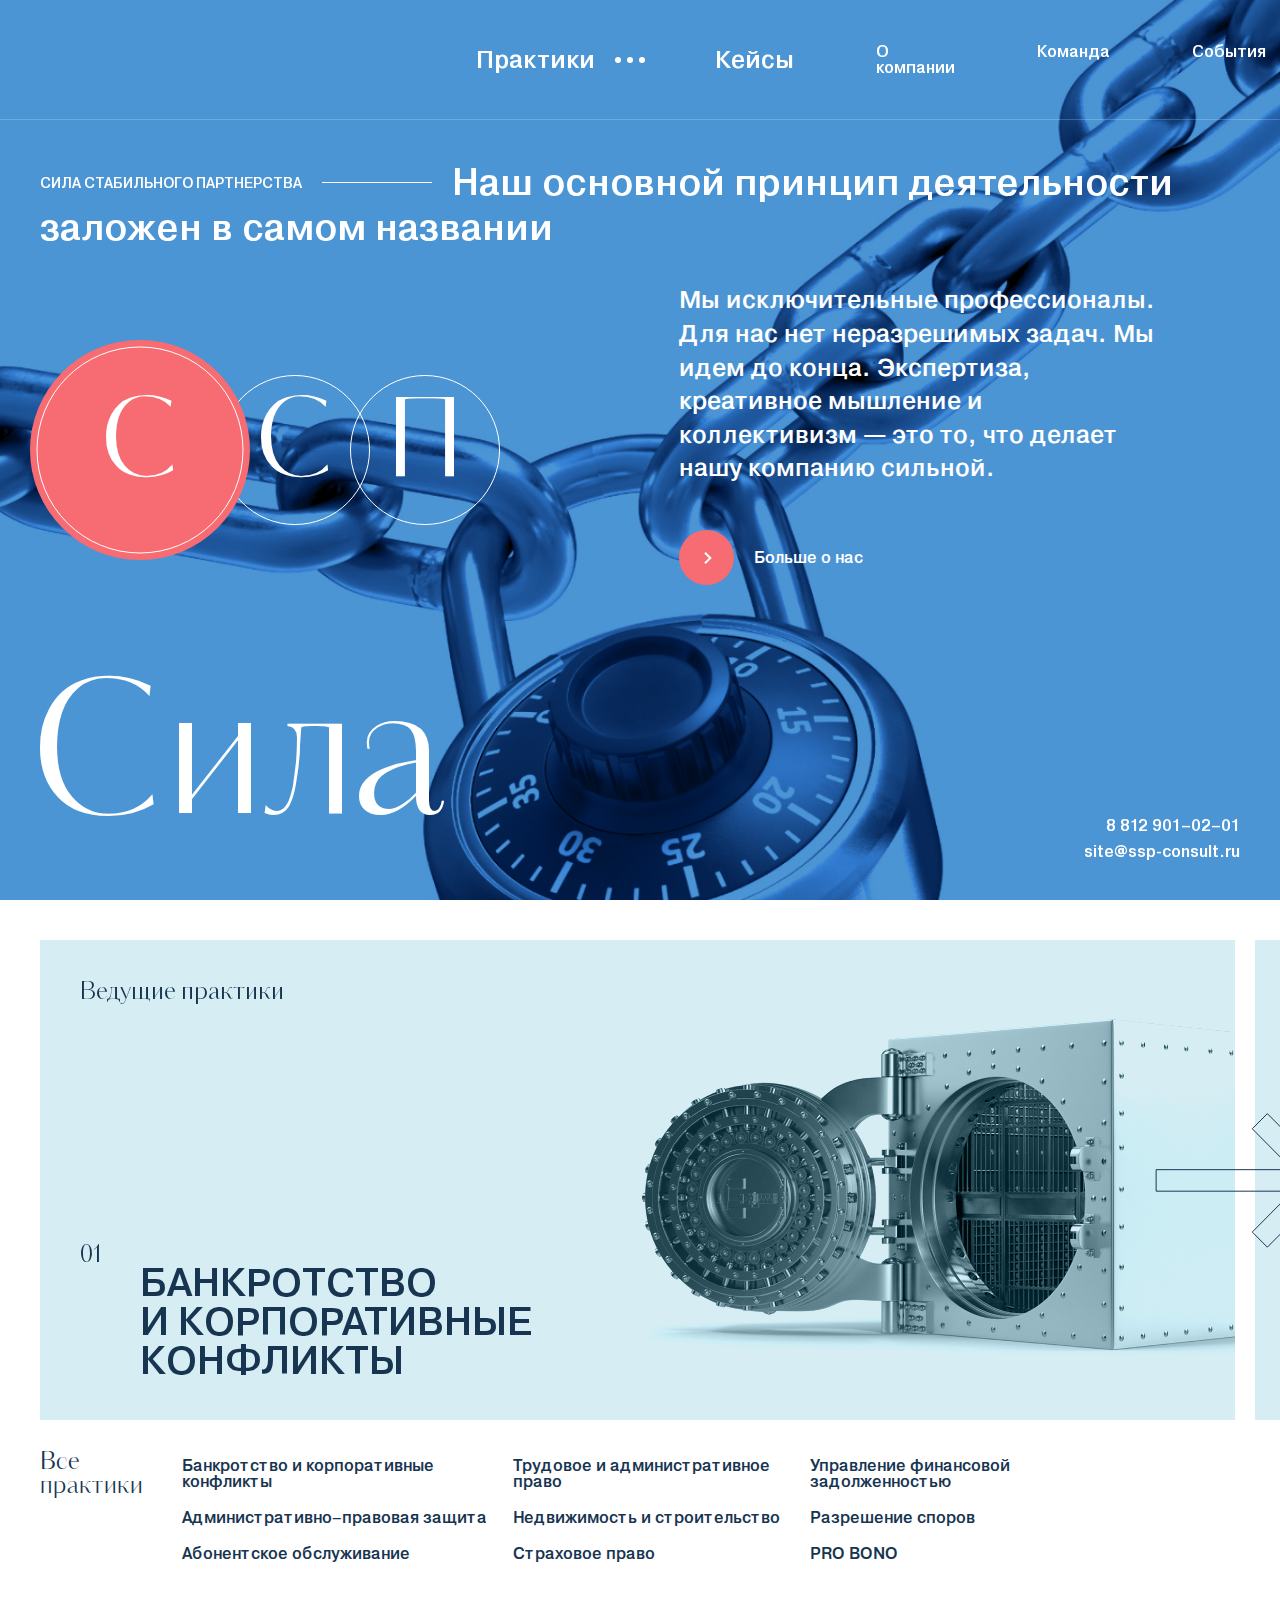
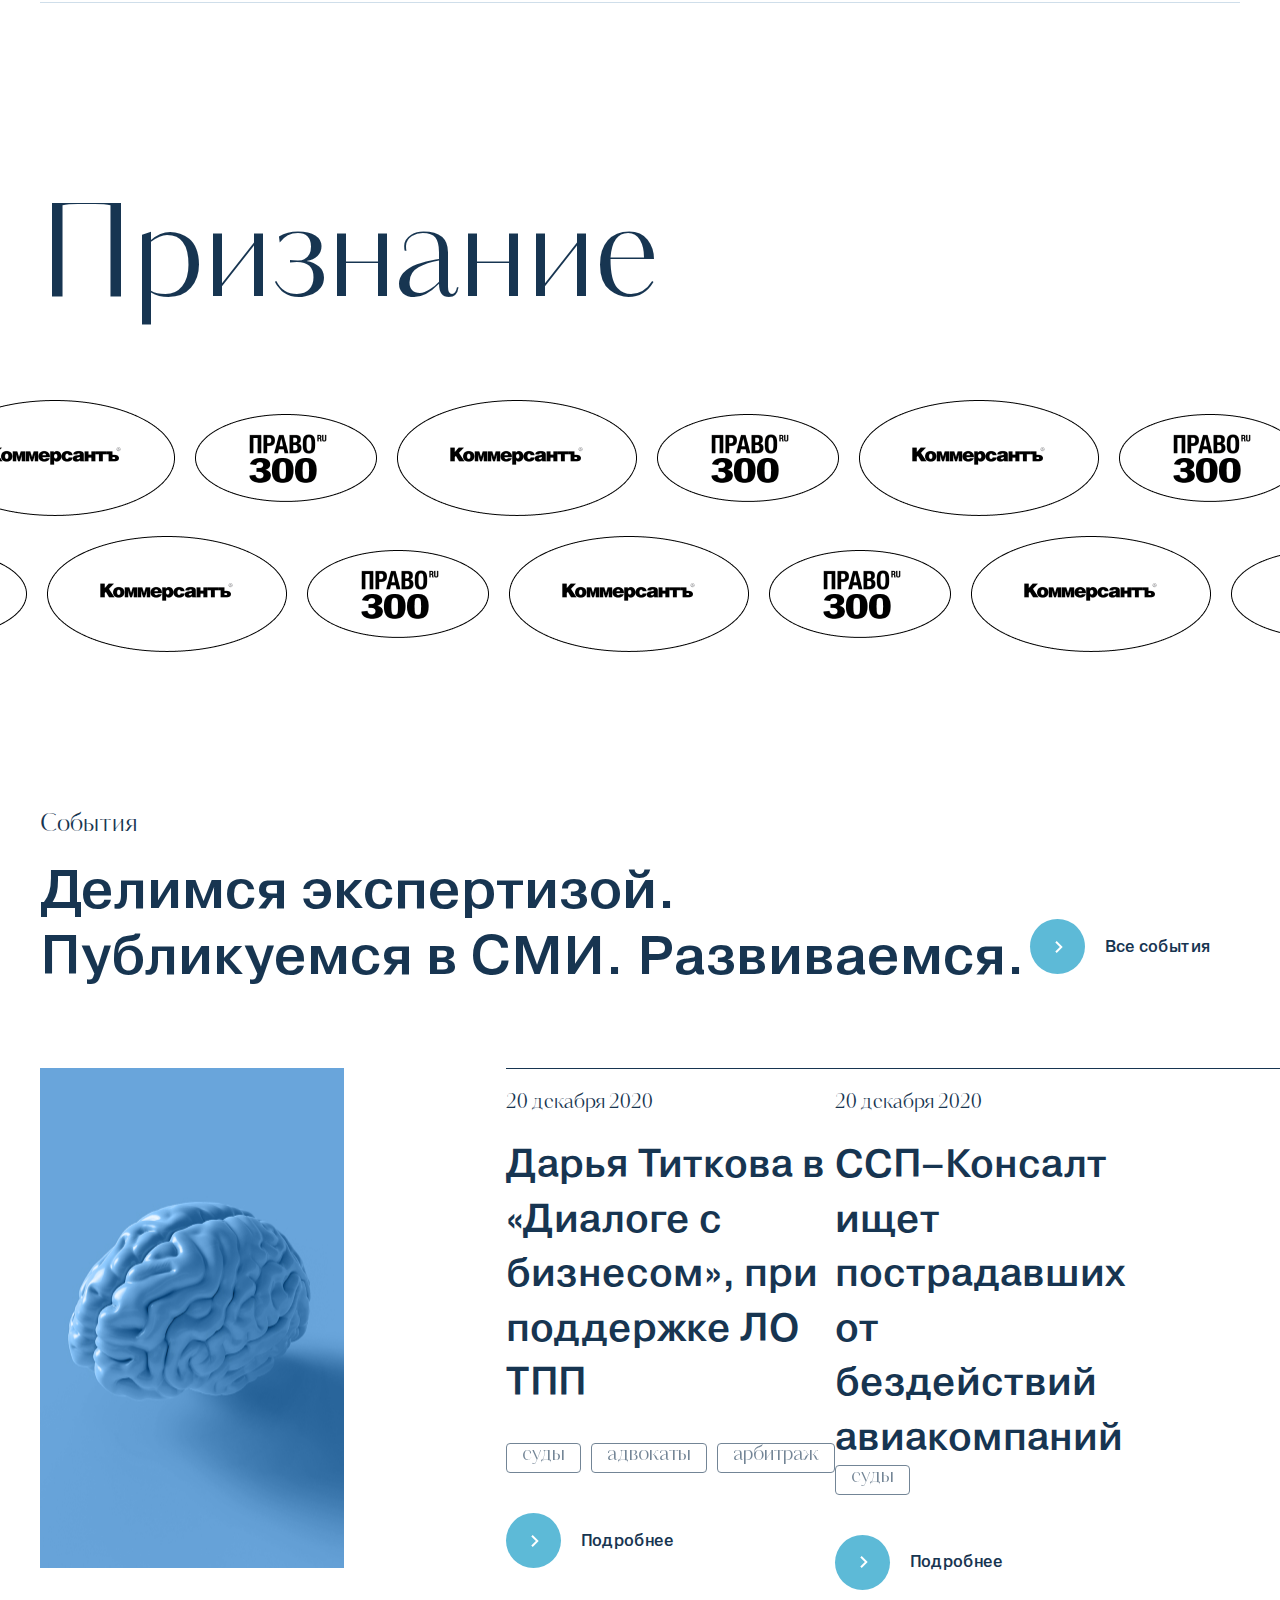
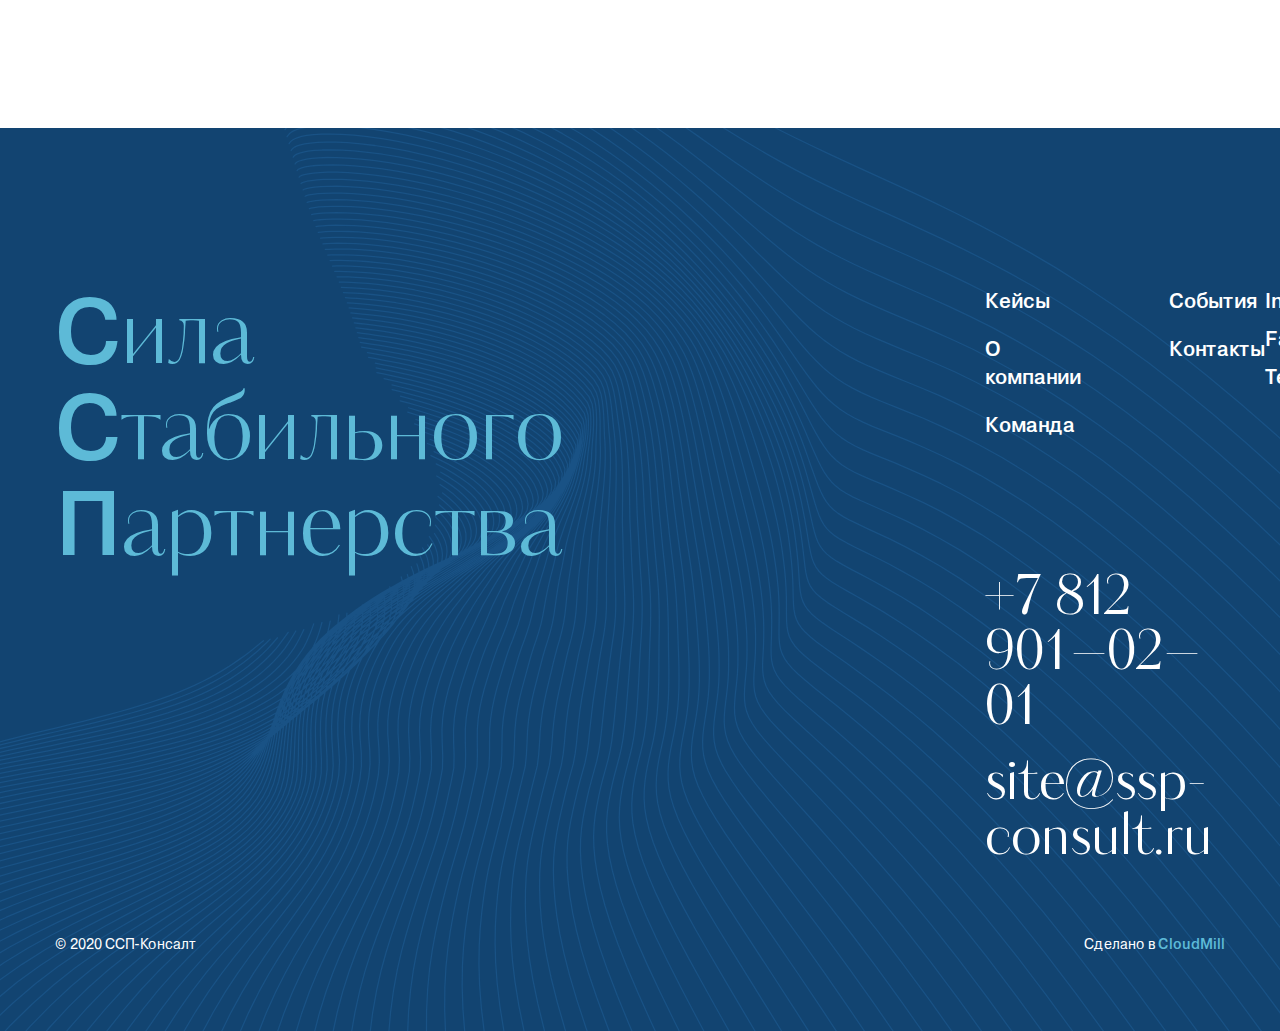
==== index.html @ ee9ba651 "Update" ====
<!DOCTYPE html>
<html lang="ru">

	<head>
		<meta charset="UTF-8">
		<meta http-equiv="X-UA-Compatible" content="IE=edge">
		<meta name="viewport" content="width=device-width, initial-scale=1.0">
		<link rel="shortcut icon" href="assets/favicon.svg">
		<title>Сила Стабильного Партнерства</title>
		<link href="vendors.css" rel="stylesheet">
		<link href="app.css" rel="stylesheet">
	</head>

	<body>
		<div class="loader">
			<p class="loader-title"><span>С</span>ила <br> <span>С</span>табильного <br> <span>П</span>артнерства</p><svg class="loader-progress" width="610" height="610">
				<circle class="loader-progress__circle" stroke="transparent" stroke-width="1" cx="305" cy="305" r="304" fill="transparent"></circle>
			</svg>
		</div>
		<div class="loaded-content">
			<div class="index-page">
				<header class="header">
					<div class="header__content">
						<div class="header__logo"><a href="/"><img class="svg logo__img" src="assets/images/icons/logo.svg" alt="logo"></a></div>
						<ul class="practices">
							<li class="practices__item"><a class="link practices" href="#">Практики<ul class="practices__item-dots">
										<li class="dot"></li>
										<li class="dot"></li>
										<li class="dot"></li>
									</ul></a></li>
							<li class="practices__item"><a class="link cases" href="#">Кейсы</a></li>
						</ul>
						<ul class="header__menu menu">
							<li class="menu__item"><a class="link about-company" href="about-company">О компании</a></li>
							<li class="menu__item"><a class="link command" href="#">Команда</a></li>
							<li class="menu__item"><a class="link events" href="events">События</a></li>
							<li class="menu__item"><a class="link contacts" href="#">Контакты</a></li>
						</ul>
					</div>
				</header>
			</div>
			<main class="index-main">
				<div class="fullpage-block">
					<div class="fulpage__slider swiper-container">
						<div class="fulpage__slider-wrapper swiper-wrapper">
							<div class="fulpage__slider-slide fulpage__slider-slide-1 swiper-slide">
								<h3 class="fulpage__slider-title">Сила</h3>
								<div class="fullpage__slider-description">
									<p>Мы исключительные профессионалы. Для нас нет неразрешимых задач. Мы идем до конца. Экспертиза, креативное мышление и коллективизм — это то, что делает нашу компанию сильной.</p><a class="more-btn" href="/about-company"><img src="assets/images/icons/arrow-right.svg" alt="more" /><span>Больше о нас</span></a>
								</div>
							</div>
							<div class="fulpage__slider-slide fulpage__slider-slide-2 swiper-slide">
								<h3 class="fulpage__slider-title">Стабильного</h3>
								<div class="fullpage__slider-description">
									<p>Высокая экспертиза, сила каждого специалиста и огромный опыт на рынке позволяют нам стабильно работать и достигать нужного результата.</p><a class="more-btn" href="/about-company"><img src="assets/images/icons/arrow-right.svg" alt="more" /><span>Больше о нас</span></a>
								</div>
							</div>
							<div class="fulpage__slider-slide fulpage__slider-slide-3 swiper-slide">
								<h3 class="fulpage__slider-title">Партнерства</h3>
								<div class="fullpage__slider-description">
									<p>Наша философия — каждый клиент это партнер. Именно такое отношение позволяет эффективно взаимодействовать, отметая формализм и барьеры в коммуникации.</p><a class="more-btn" href="/about-company"><img src="assets/images/icons/arrow-right.svg" alt="more" /><span>Больше о нас</span></a>
								</div>
							</div>
						</div>
						<div class="fulpage__slider-pagination swiper-pagination">
							<div class="fulpage__slider-bullet fulpage__slider-bullet-active swiper-pagination-bullet" data-bullet-index="0"><span class="bullet-content">С</span>
								<div class="colored-circle"></div><svg class="bullet-progress" width="220" height="220">
									<circle class="bullet-progress__circle" stroke="#fff" stroke-width="1" cx="104" cy="104" r="103" fill="transparent"></circle>
								</svg>
							</div>
							<div class="fulpage__slider-bullet swiper-pagination-bullet" data-bullet-index="1"><span class="bullet-content">С</span>
								<div class="colored-circle"></div><svg class="bullet-progress" width="220" height="220">
									<circle class="bullet-progress__circle" stroke="#fff" stroke-width="1" cx="104" cy="104" r="103" fill="transparent"></circle>
								</svg>
							</div>
							<div class="fulpage__slider-bullet swiper-pagination-bullet" data-bullet-index="2"><span class="bullet-content">П</span>
								<div class="colored-circle"></div><svg class="bullet-progress" width="220" height="220">
									<circle class="bullet-progress__circle" stroke="#fff" stroke-width="1" cx="104" cy="104" r="103" fill="transparent"></circle>
								</svg>
							</div>
						</div>
					</div>
					<div class="fullpage-block__content">
						<h1 class="fullpage-block__title">
							<p class="first-line"><span class="small-text">Сила Стабильного Партнерства</span><span class="line"></span><span class="big-text">Наш основной принцип деятельности</span></p><span class="big-text">заложен в самом названии</span>
						</h1>
						<div class="fullpage-block__contacts"><a class="phone" href="tel:+7 812 901–02–01">8 812 901–02–01</a><a class="email" href="mailto:site@ssp-consult.ru">site@ssp-consult.ru</a></div>
					</div>
				</div>
				<div class="practices-block">
					<div class="practices__slider swiper-container">
						<div class="practices__slider-wrapper swiper-wrapper">
							<div class="practices__slider-slide practices__slider-slide-1 swiper-slide">
								<p class="slide__subtitle">Ведущие практики</p>
								<p class="slide__title"><span>01</span>Банкротство <br> и корпоративные конфликты</p>
							</div>
							<div class="practices__slider-slide practices__slider-slide-2 swiper-slide">
								<p class="slide__subtitle">Ведущие практики</p>
								<p class="slide__title"><span>02</span>Трудовое и административное право</p>
							</div>
							<div class="practices__slider-slide practices__slider-slide-3 swiper-slide">
								<p class="slide__subtitle">Ведущие практики</p>
								<p class="slide__title"><span>03</span>Разрешение споров</p>
							</div>
						</div>
						<div class="practices__slider-button-next swiper-button-next">
							<div class="button-active"><img class="svg" src="assets/images/icons/slider-arrow-small.svg" alt="next"></div><img class="svg" src="assets/images/icons/slider-arrow.svg" alt="next">
						</div>
					</div>
					<div class="practices__bottom">
						<p class="all-practices">Все практики</p>
						<ul class="practices__items">
							<li class="practices__item"><a class="link" href="#">Банкротство и корпоративные конфликты</a></li>
							<li class="practices__item"><a class="link" href="#">Административно–правовая защита</a></li>
							<li class="practices__item"><a class="link" href="#">Абонентское обслуживание</a></li>
						</ul>
						<ul class="practices__items">
							<li class="practices__item"><a class="link" href="#">Трудовое и административное право</a></li>
							<li class="practices__item"><a class="link" href="#">Недвижимость и строительство</a></li>
							<li class="practices__item"><a class="link" href="#">Страховое право</a></li>
						</ul>
						<ul class="practices__items">
							<li class="practices__item"><a class="link" href="#">Управление финансовой задолженностью</a></li>
							<li class="practices__item"><a class="link" href="#">Разрешение споров</a></li>
							<li class="practices__item"><a class="link" href="#">PRO BONO</a></li>
						</ul>
					</div>
				</div>
				<div class="recognition">
					<h2 class="recognition__title">Признание</h2>
					<div class="recognition__content">
						<div class="recognition__content-row recognition__content-row-1">
							<div class="recognition__content-item"><img src="assets/images/recognition-1.png" alt="recognition-1"></div>
							<div class="recognition__content-item"><img src="assets/images/recognition-2.png" alt="recognition-2"></div>
							<div class="recognition__content-item"><img src="assets/images/recognition-1.png" alt="recognition-1"></div>
							<div class="recognition__content-item"><img src="assets/images/recognition-2.png" alt="recognition-2"></div>
							<div class="recognition__content-item"><img src="assets/images/recognition-1.png" alt="recognition-1"></div>
							<div class="recognition__content-item"><img src="assets/images/recognition-2.png" alt="recognition-2"></div>
							<div class="recognition__content-item"><img src="assets/images/recognition-1.png" alt="recognition-1"></div>
							<div class="recognition__content-item"><img src="assets/images/recognition-2.png" alt="recognition-2"></div>
							<div class="recognition__content-item"><img src="assets/images/recognition-1.png" alt="recognition-1"></div>
							<div class="recognition__content-item"><img src="assets/images/recognition-2.png" alt="recognition-2"></div>
							<div class="recognition__content-item"><img src="assets/images/recognition-1.png" alt="recognition-1"></div>
							<div class="recognition__content-item"><img src="assets/images/recognition-2.png" alt="recognition-2"></div>
							<div class="recognition__content-item"><img src="assets/images/recognition-1.png" alt="recognition-1"></div>
							<div class="recognition__content-item"><img src="assets/images/recognition-2.png" alt="recognition-2"></div>
							<div class="recognition__content-item"><img src="assets/images/recognition-1.png" alt="recognition-1"></div>
							<div class="recognition__content-item"><img src="assets/images/recognition-2.png" alt="recognition-2"></div>
						</div>
						<div class="recognition__content-row recognition__content-row-2">
							<div class="recognition__content-item"><img src="assets/images/recognition-2.png" alt="recognition-2"></div>
							<div class="recognition__content-item"><img src="assets/images/recognition-1.png" alt="recognition-1"></div>
							<div class="recognition__content-item"><img src="assets/images/recognition-2.png" alt="recognition-2"></div>
							<div class="recognition__content-item"><img src="assets/images/recognition-1.png" alt="recognition-1"></div>
							<div class="recognition__content-item"><img src="assets/images/recognition-2.png" alt="recognition-2"></div>
							<div class="recognition__content-item"><img src="assets/images/recognition-1.png" alt="recognition-1"></div>
							<div class="recognition__content-item"><img src="assets/images/recognition-2.png" alt="recognition-2"></div>
							<div class="recognition__content-item"><img src="assets/images/recognition-1.png" alt="recognition-1"></div>
							<div class="recognition__content-item"><img src="assets/images/recognition-2.png" alt="recognition-2"></div>
							<div class="recognition__content-item"><img src="assets/images/recognition-1.png" alt="recognition-1"></div>
							<div class="recognition__content-item"><img src="assets/images/recognition-2.png" alt="recognition-2"></div>
							<div class="recognition__content-item"><img src="assets/images/recognition-1.png" alt="recognition-1"></div>
							<div class="recognition__content-item"><img src="assets/images/recognition-2.png" alt="recognition-2"></div>
							<div class="recognition__content-item"><img src="assets/images/recognition-1.png" alt="recognition-1"></div>
							<div class="recognition__content-item"><img src="assets/images/recognition-2.png" alt="recognition-2"></div>
							<div class="recognition__content-item"><img src="assets/images/recognition-1.png" alt="recognition-1"></div>
						</div>
					</div>
				</div>
				<div class="news">
					<div class="news__subtitle">События</div>
					<div class="news__header">
						<h2 class="news__title">Делимся экспертизой.<br>Публикуемся в СМИ. Развиваемся.</h2><a class="more-btn" href="/events"><img src="assets/images/icons/arrow-right.svg" alt="more" /><span>Все события</span></a>
					</div>
					<div class="news__content">
						<div class="news__content-img"><img src="assets/images/news.jpg" alt="news"></div>
						<ul class="news__content-block news__items">
							<li class="news__item">
								<p class="news__item-date">20 декабря 2020</p>
								<p class="news__item-title">Дарья Титкова в «Диалоге с бизнесом», при поддержке ЛО ТПП</p>
								<ul class="news__item-themes">
									<li class="news__item-theme"><a class="tab-btn disabled" href="#"><span>суды</span></a></li>
									<li class="news__item-theme"><a class="tab-btn disabled" href="#"><span>адвокаты</span></a></li>
									<li class="news__item-theme"><a class="tab-btn disabled" href="#"><span>арбитраж</span></a></li>
								</ul><a class="more-btn" href="#"><img src="assets/images/icons/arrow-right.svg" alt="more" /><span>Подробнее</span></a>
							</li>
							<li class="news__item">
								<p class="news__item-date">20 декабря 2020</p>
								<p class="news__item-title">ССП–Консалт ищет пострадавших от бездействий авиакомпаний</p>
								<ul class="news__item-themes">
									<li class="news__item-theme"><a class="tab-btn disabled" href="#"><span>суды</span></a></li>
								</ul><a class="more-btn" href="event"><img src="assets/images/icons/arrow-right.svg" alt="more" /><span>Подробнее</span></a>
							</li>
						</ul>
					</div>
				</div>
			</main>
			<footer class="footer">
				<div class="footer__content container-fluid no-gutters">
					<p class="footer__title"><span>С</span>ила <br> <span>С</span>табильного <br> <span>П</span>артнерства</p>
					<div class="footer-block">
						<div class="footer__links-wrapper">
							<ul class="footer__links">
								<li class="footer__links-block">
									<ul class="footer__links-items">
										<li class="footer__links-item"><a class="link" href="#">Кейсы</a></li>
										<li class="footer__links-item"><a class="link" href="about-company">О компании</a></li>
										<li class="footer__links-item"><a class="link" href="#">Команда</a></li>
									</ul>
								</li>
								<li class="footer__links-block">
									<ul class="footer__links-items">
										<li class="footer__links-item"><a class="link" href="events">События</a></li>
										<li class="footer__links-item"><a class="link" href="#">Контакты</a></li>
									</ul>
								</li>
							</ul>
							<ul class="footer__networks">
								<li class="footer__network"><a class="link" href="#" target="_blank">Instagram</a></li>
								<li class="footer__network"><a class="link" href="#" target="_blank">Facebook</a></li>
								<li class="footer__network"><a class="link" href="#" target="_blank">Telegram</a></li>
							</ul>
						</div>
						<div class="footer__contacts"><a class="phone" href="tel:+7 812 901–02–01">+7 812 901–02–01</a><a class="email" href="mailto:site@ssp-consult.ru">site@ssp-consult.ru</a></div>
					</div>
					<div class="footer__bottom">
						<p class="copyrigh">© 2020 ССП-Консалт</p>
						<p class="author">Сделано в<a href="https://cloudmill.ru/" target="_blank"> CloudMill</a></p>
					</div>
				</div>
			</footer>
		</div>
		<script type="text/javascript" src="assets/styles.js"></script>
		<script type="text/javascript" src="assets/vendor.js"></script>
		<script type="text/javascript" src="assets/app.js"></script>
	</body>

</html>
---- vendors.css ----
@font-face{font-family:'swiper-icons';src:url("data:application/font-woff;charset=utf-8;base64, [base64]//wADZ2x5ZgAAAywAAADMAAAD2MHtryVoZWFkAAABbAAAADAAAAA2E2+eoWhoZWEAAAGcAAAAHwAAACQC9gDzaG10eAAAAigAAAAZAAAArgJkABFsb2NhAAAC0AAAAFoAAABaFQAUGG1heHAAAAG8AAAAHwAAACAAcABAbmFtZQAAA/gAAAE5AAACXvFdBwlwb3N0AAAFNAAAAGIAAACE5s74hXjaY2BkYGAAYpf5Hu/j+W2+MnAzMYDAzaX6QjD6/4//Bxj5GA8AuRwMYGkAPywL13jaY2BkYGA88P8Agx4j+/8fQDYfA1AEBWgDAIB2BOoAeNpjYGRgYNBh4GdgYgABEMnIABJzYNADCQAACWgAsQB42mNgYfzCOIGBlYGB0YcxjYGBwR1Kf2WQZGhhYGBiYGVmgAFGBiQQkOaawtDAoMBQxXjg/wEGPcYDDA4wNUA2CCgwsAAAO4EL6gAAeNpj2M0gyAACqxgGNWBkZ2D4/wMA+xkDdgAAAHjaY2BgYGaAYBkGRgYQiAHyGMF8FgYHIM3DwMHABGQrMOgyWDLEM1T9/w8UBfEMgLzE////P/5//f/V/xv+r4eaAAeMbAxwIUYmIMHEgKYAYjUcsDAwsLKxc3BycfPw8jEQA/[base64]/uznmfPFBNODM2K7MTQ45YEAZqGP81AmGGcF3iPqOop0r1SPTaTbVkfUe4HXj97wYE+yNwWYxwWu4v1ugWHgo3S1XdZEVqWM7ET0cfnLGxWfkgR42o2PvWrDMBSFj/IHLaF0zKjRgdiVMwScNRAoWUoH78Y2icB/yIY09An6AH2Bdu/UB+yxopYshQiEvnvu0dURgDt8QeC8PDw7Fpji3fEA4z/PEJ6YOB5hKh4dj3EvXhxPqH/SKUY3rJ7srZ4FZnh1PMAtPhwP6fl2PMJMPDgeQ4rY8YT6Gzao0eAEA409DuggmTnFnOcSCiEiLMgxCiTI6Cq5DZUd3Qmp10vO0LaLTd2cjN4fOumlc7lUYbSQcZFkutRG7g6JKZKy0RmdLY680CDnEJ+UMkpFFe1RN7nxdVpXrC4aTtnaurOnYercZg2YVmLN/d/gczfEimrE/fs/bOuq29Zmn8tloORaXgZgGa78yO9/cnXm2BpaGvq25Dv9S4E9+5SIc9PqupJKhYFSSl47+Qcr1mYNAAAAeNptw0cKwkAAAMDZJA8Q7OUJvkLsPfZ6zFVERPy8qHh2YER+3i/BP83vIBLLySsoKimrqKqpa2hp6+jq6RsYGhmbmJqZSy0sraxtbO3sHRydnEMU4uR6yx7JJXveP7WrDycAAAAAAAH//wACeNpjYGRgYOABYhkgZgJCZgZNBkYGLQZtIJsFLMYAAAw3ALgAeNolizEKgDAQBCchRbC2sFER0YD6qVQiBCv/H9ezGI6Z5XBAw8CBK/m5iQQVauVbXLnOrMZv2oLdKFa8Pjuru2hJzGabmOSLzNMzvutpB3N42mNgZGBg4GKQYzBhYMxJLMlj4GBgAYow/P/PAJJhLM6sSoWKfWCAAwDAjgbRAAB42mNgYGBkAIIbCZo5IPrmUn0hGA0AO8EFTQAA") format("woff");font-weight:400;font-style:normal}:root{--swiper-theme-color: #007aff}.swiper-container{margin-left:auto;margin-right:auto;position:relative;overflow:hidden;list-style:none;padding:0;z-index:1}.swiper-container-vertical>.swiper-wrapper{flex-direction:column}.swiper-wrapper{position:relative;width:100%;height:100%;z-index:1;display:flex;transition-property:transform;box-sizing:content-box}.swiper-container-android .swiper-slide,.swiper-wrapper{transform:translate3d(0px, 0, 0)}.swiper-container-multirow>.swiper-wrapper{flex-wrap:wrap}.swiper-container-multirow-column>.swiper-wrapper{flex-wrap:wrap;flex-direction:column}.swiper-container-free-mode>.swiper-wrapper{transition-timing-function:ease-out;margin:0 auto}.swiper-slide{flex-shrink:0;width:100%;height:100%;position:relative;transition-property:transform}.swiper-slide-invisible-blank{visibility:hidden}.swiper-container-autoheight,.swiper-container-autoheight .swiper-slide{height:auto}.swiper-container-autoheight .swiper-wrapper{align-items:flex-start;transition-property:transform, height}.swiper-container-3d{perspective:1200px}.swiper-container-3d .swiper-wrapper,.swiper-container-3d .swiper-slide,.swiper-container-3d .swiper-slide-shadow-left,.swiper-container-3d .swiper-slide-shadow-right,.swiper-container-3d .swiper-slide-shadow-top,.swiper-container-3d .swiper-slide-shadow-bottom,.swiper-container-3d .swiper-cube-shadow{transform-style:preserve-3d}.swiper-container-3d .swiper-slide-shadow-left,.swiper-container-3d .swiper-slide-shadow-right,.swiper-container-3d .swiper-slide-shadow-top,.swiper-container-3d .swiper-slide-shadow-bottom{position:absolute;left:0;top:0;width:100%;height:100%;pointer-events:none;z-index:10}.swiper-container-3d .swiper-slide-shadow-left{background-image:linear-gradient(to left, rgba(0,0,0,0.5), rgba(0,0,0,0))}.swiper-container-3d .swiper-slide-shadow-right{background-image:linear-gradient(to right, rgba(0,0,0,0.5), rgba(0,0,0,0))}.swiper-container-3d .swiper-slide-shadow-top{background-image:linear-gradient(to top, rgba(0,0,0,0.5), rgba(0,0,0,0))}.swiper-container-3d .swiper-slide-shadow-bottom{background-image:linear-gradient(to bottom, rgba(0,0,0,0.5), rgba(0,0,0,0))}.swiper-container-css-mode>.swiper-wrapper{overflow:auto;scrollbar-width:none;-ms-overflow-style:none}.swiper-container-css-mode>.swiper-wrapper::-webkit-scrollbar{display:none}.swiper-container-css-mode>.swiper-wrapper>.swiper-slide{scroll-snap-align:start start}.swiper-container-horizontal.swiper-container-css-mode>.swiper-wrapper{scroll-snap-type:x mandatory}.swiper-container-vertical.swiper-container-css-mode>.swiper-wrapper{scroll-snap-type:y mandatory}:root{--swiper-navigation-size: 44px}.swiper-button-prev,.swiper-button-next{position:absolute;top:50%;width:calc(var(--swiper-navigation-size) / 44 * 27);height:var(--swiper-navigation-size);margin-top:calc(-1 * var(--swiper-navigation-size) / 2);z-index:10;cursor:pointer;display:flex;align-items:center;justify-content:center;color:var(--swiper-navigation-color, var(--swiper-theme-color))}.swiper-button-prev.swiper-button-disabled,.swiper-button-next.swiper-button-disabled{opacity:0.35;cursor:auto;pointer-events:none}.swiper-button-prev:after,.swiper-button-next:after{font-family:swiper-icons;font-size:var(--swiper-navigation-size);text-transform:none !important;letter-spacing:0;text-transform:none;font-variant:initial;line-height:1}.swiper-button-prev,.swiper-container-rtl .swiper-button-next{left:10px;right:auto}.swiper-button-prev:after,.swiper-container-rtl .swiper-button-next:after{content:'prev'}.swiper-button-next,.swiper-container-rtl .swiper-button-prev{right:10px;left:auto}.swiper-button-next:after,.swiper-container-rtl .swiper-button-prev:after{content:'next'}.swiper-button-prev.swiper-button-white,.swiper-button-next.swiper-button-white{--swiper-navigation-color: #ffffff}.swiper-button-prev.swiper-button-black,.swiper-button-next.swiper-button-black{--swiper-navigation-color: #000000}.swiper-button-lock{display:none}.swiper-pagination{position:absolute;text-align:center;transition:300ms opacity;transform:translate3d(0, 0, 0);z-index:10}.swiper-pagination.swiper-pagination-hidden{opacity:0}.swiper-pagination-fraction,.swiper-pagination-custom,.swiper-container-horizontal>.swiper-pagination-bullets{bottom:10px;left:0;width:100%}.swiper-pagination-bullets-dynamic{overflow:hidden;font-size:0}.swiper-pagination-bullets-dynamic .swiper-pagination-bullet{transform:scale(0.33);position:relative}.swiper-pagination-bullets-dynamic .swiper-pagination-bullet-active{transform:scale(1)}.swiper-pagination-bullets-dynamic .swiper-pagination-bullet-active-main{transform:scale(1)}.swiper-pagination-bullets-dynamic .swiper-pagination-bullet-active-prev{transform:scale(0.66)}.swiper-pagination-bullets-dynamic .swiper-pagination-bullet-active-prev-prev{transform:scale(0.33)}.swiper-pagination-bullets-dynamic .swiper-pagination-bullet-active-next{transform:scale(0.66)}.swiper-pagination-bullets-dynamic .swiper-pagination-bullet-active-next-next{transform:scale(0.33)}.swiper-pagination-bullet{width:8px;height:8px;display:inline-block;border-radius:100%;background:#000;opacity:0.2}button.swiper-pagination-bullet{border:none;margin:0;padding:0;box-shadow:none;-webkit-appearance:none;-moz-appearance:none;appearance:none}.swiper-pagination-clickable .swiper-pagination-bullet{cursor:pointer}.swiper-pagination-bullet-active{opacity:1;background:var(--swiper-pagination-color, var(--swiper-theme-color))}.swiper-container-vertical>.swiper-pagination-bullets{right:10px;top:50%;transform:translate3d(0px, -50%, 0)}.swiper-container-vertical>.swiper-pagination-bullets .swiper-pagination-bullet{margin:6px 0;display:block}.swiper-container-vertical>.swiper-pagination-bullets.swiper-pagination-bullets-dynamic{top:50%;transform:translateY(-50%);width:8px}.swiper-container-vertical>.swiper-pagination-bullets.swiper-pagination-bullets-dynamic .swiper-pagination-bullet{display:inline-block;transition:200ms transform, 200ms top}.swiper-container-horizontal>.swiper-pagination-bullets .swiper-pagination-bullet{margin:0 4px}.swiper-container-horizontal>.swiper-pagination-bullets.swiper-pagination-bullets-dynamic{left:50%;transform:translateX(-50%);white-space:nowrap}.swiper-container-horizontal>.swiper-pagination-bullets.swiper-pagination-bullets-dynamic .swiper-pagination-bullet{transition:200ms transform, 200ms left}.swiper-container-horizontal.swiper-container-rtl>.swiper-pagination-bullets-dynamic .swiper-pagination-bullet{transition:200ms transform, 200ms right}.swiper-pagination-progressbar{background:rgba(0,0,0,0.25);position:absolute}.swiper-pagination-progressbar .swiper-pagination-progressbar-fill{background:var(--swiper-pagination-color, var(--swiper-theme-color));position:absolute;left:0;top:0;width:100%;height:100%;transform:scale(0);transform-origin:left top}.swiper-container-rtl .swiper-pagination-progressbar .swiper-pagination-progressbar-fill{transform-origin:right top}.swiper-container-horizontal>.swiper-pagination-progressbar,.swiper-container-vertical>.swiper-pagination-progressbar.swiper-pagination-progressbar-opposite{width:100%;height:4px;left:0;top:0}.swiper-container-vertical>.swiper-pagination-progressbar,.swiper-container-horizontal>.swiper-pagination-progressbar.swiper-pagination-progressbar-opposite{width:4px;height:100%;left:0;top:0}.swiper-pagination-white{--swiper-pagination-color: #ffffff}.swiper-pagination-black{--swiper-pagination-color: #000000}.swiper-pagination-lock{display:none}.swiper-scrollbar{border-radius:10px;position:relative;-ms-touch-action:none;background:rgba(0,0,0,0.1)}.swiper-container-horizontal>.swiper-scrollbar{position:absolute;left:1%;bottom:3px;z-index:50;height:5px;width:98%}.swiper-container-vertical>.swiper-scrollbar{position:absolute;right:3px;top:1%;z-index:50;width:5px;height:98%}.swiper-scrollbar-drag{height:100%;width:100%;position:relative;background:rgba(0,0,0,0.5);border-radius:10px;left:0;top:0}.swiper-scrollbar-cursor-drag{cursor:move}.swiper-scrollbar-lock{display:none}.swiper-zoom-container{width:100%;height:100%;display:flex;justify-content:center;align-items:center;text-align:center}.swiper-zoom-container>img,.swiper-zoom-container>svg,.swiper-zoom-container>canvas{max-width:100%;max-height:100%;object-fit:contain}.swiper-slide-zoomed{cursor:move}.swiper-lazy-preloader{width:42px;height:42px;position:absolute;left:50%;top:50%;margin-left:-21px;margin-top:-21px;z-index:10;transform-origin:50%;animation:swiper-preloader-spin 1s infinite linear;box-sizing:border-box;border:4px solid var(--swiper-preloader-color, var(--swiper-theme-color));border-radius:50%;border-top-color:transparent}.swiper-lazy-preloader-white{--swiper-preloader-color: #fff}.swiper-lazy-preloader-black{--swiper-preloader-color: #000}@keyframes swiper-preloader-spin{100%{transform:rotate(360deg)}}.swiper-container .swiper-notification{position:absolute;left:0;top:0;pointer-events:none;opacity:0;z-index:-1000}.swiper-container-fade.swiper-container-free-mode .swiper-slide{transition-timing-function:ease-out}.swiper-container-fade .swiper-slide{pointer-events:none;transition-property:opacity}.swiper-container-fade .swiper-slide .swiper-slide{pointer-events:none}.swiper-container-fade .swiper-slide-active,.swiper-container-fade .swiper-slide-active .swiper-slide-active{pointer-events:auto}.swiper-container-cube{overflow:visible}.swiper-container-cube .swiper-slide{pointer-events:none;-webkit-backface-visibility:hidden;backface-visibility:hidden;z-index:1;visibility:hidden;transform-origin:0 0;width:100%;height:100%}.swiper-container-cube .swiper-slide .swiper-slide{pointer-events:none}.swiper-container-cube.swiper-container-rtl .swiper-slide{transform-origin:100% 0}.swiper-container-cube .swiper-slide-active,.swiper-container-cube .swiper-slide-active .swiper-slide-active{pointer-events:auto}.swiper-container-cube .swiper-slide-active,.swiper-container-cube .swiper-slide-next,.swiper-container-cube .swiper-slide-prev,.swiper-container-cube .swiper-slide-next+.swiper-slide{pointer-events:auto;visibility:visible}.swiper-container-cube .swiper-slide-shadow-top,.swiper-container-cube .swiper-slide-shadow-bottom,.swiper-container-cube .swiper-slide-shadow-left,.swiper-container-cube .swiper-slide-shadow-right{z-index:0;-webkit-backface-visibility:hidden;backface-visibility:hidden}.swiper-container-cube .swiper-cube-shadow{position:absolute;left:0;bottom:0px;width:100%;height:100%;background:#000;opacity:0.6;-webkit-filter:blur(50px);filter:blur(50px);z-index:0}.swiper-container-flip{overflow:visible}.swiper-container-flip .swiper-slide{pointer-events:none;-webkit-backface-visibility:hidden;backface-visibility:hidden;z-index:1}.swiper-container-flip .swiper-slide .swiper-slide{pointer-events:none}.swiper-container-flip .swiper-slide-active,.swiper-container-flip .swiper-slide-active .swiper-slide-active{pointer-events:auto}.swiper-container-flip .swiper-slide-shadow-top,.swiper-container-flip .swiper-slide-shadow-bottom,.swiper-container-flip .swiper-slide-shadow-left,.swiper-container-flip .swiper-slide-shadow-right{z-index:0;-webkit-backface-visibility:hidden;backface-visibility:hidden}

.jBox-wrapper{text-align:left;box-sizing:border-box}.jBox-title,.jBox-content,.jBox-container{position:relative;word-break:break-word;box-sizing:border-box}.jBox-container{background:#fff}.jBox-content{padding:8px 12px;overflow-x:hidden;overflow-y:auto;transition:opacity .2s}.jBox-footer{box-sizing:border-box}.jBox-Tooltip .jBox-container,.jBox-Mouse .jBox-container{border-radius:4px;box-shadow:0 0 3px rgba(0,0,0,0.25)}.jBox-Tooltip .jBox-title,.jBox-Mouse .jBox-title{padding:8px 10px 0;font-weight:bold}.jBox-Tooltip.jBox-hasTitle .jBox-content,.jBox-Mouse.jBox-hasTitle .jBox-content{padding-top:5px}.jBox-Mouse{pointer-events:none}.jBox-pointer{position:absolute;overflow:hidden;box-sizing:border-box}.jBox-pointer:after{content:'';width:20px;height:20px;position:absolute;background:#fff;transform:rotate(45deg);box-sizing:border-box}.jBox-pointer-top{top:0}.jBox-pointer-top:after{left:5px;top:6px;box-shadow:-1px -1px 2px rgba(0,0,0,0.15)}.jBox-pointer-right{right:0}.jBox-pointer-right:after{top:5px;right:6px;box-shadow:1px -1px 2px rgba(0,0,0,0.15)}.jBox-pointer-left{left:0}.jBox-pointer-left:after{top:5px;left:6px;box-shadow:-1px 1px 2px rgba(0,0,0,0.15)}.jBox-pointer-bottom{bottom:0}.jBox-pointer-bottom:after{left:5px;bottom:6px;box-shadow:1px 1px 2px rgba(0,0,0,0.15)}.jBox-pointer-top,.jBox-pointer-bottom{width:30px;height:12px}.jBox-pointer-left,.jBox-pointer-right{width:12px;height:30px}.jBox-Modal .jBox-container{border-radius:4px}.jBox-Modal .jBox-container,.jBox-Modal.jBox-closeButton-box:before{box-shadow:0 3px 15px rgba(0,0,0,0.4),0 0 5px rgba(0,0,0,0.4)}.jBox-Modal .jBox-content{padding:15px 20px}.jBox-Modal .jBox-title{border-radius:4px 4px 0 0;padding:15px 20px;background:#fafafa;border-bottom:1px solid #eee}.jBox-Modal.jBox-closeButton-title .jBox-title{padding-right:65px}.jBox-Modal .jBox-footer{border-radius:0 0 4px 4px}.jBox-closeButton{z-index:1;cursor:pointer;position:absolute;box-sizing:border-box}.jBox-closeButton svg{position:absolute;top:50%;right:50%}.jBox-closeButton path{fill:#aaa;transition:fill .2s}.jBox-closeButton:hover path{fill:#888}.jBox-overlay .jBox-closeButton{top:0;right:0;width:40px;height:40px}.jBox-overlay .jBox-closeButton svg{width:20px;height:20px;margin-top:-10px;margin-right:-10px}.jBox-overlay .jBox-closeButton path{fill:#ddd}.jBox-overlay .jBox-closeButton:hover path{fill:#fff}.jBox-closeButton-title .jBox-closeButton{top:0;right:0;bottom:0;width:50px}.jBox-closeButton-title svg{width:12px;height:12px;margin-top:-6px;margin-right:-6px}.jBox-closeButton-box{box-sizing:border-box}.jBox-closeButton-box .jBox-closeButton{top:-8px;right:-10px;width:24px;height:24px;background:#fff;border-radius:50%}.jBox-closeButton-box .jBox-closeButton svg{width:10px;height:10px;margin-top:-5px;margin-right:-5px}.jBox-closeButton-box:before{content:'';position:absolute;top:-8px;right:-10px;width:24px;height:24px;border-radius:50%;box-shadow:0 0 5px rgba(0,0,0,0.3)}.jBox-closeButton-box.jBox-pointerPosition-top:before{top:5px}.jBox-closeButton-box.jBox-pointerPosition-right:before{right:2px}.jBox-Modal.jBox-hasTitle.jBox-closeButton-box .jBox-closeButton{background:#fafafa}.jBox-overlay{position:fixed;top:0;left:0;width:100%;height:100%;background-color:rgba(0,0,0,0.82)}.jBox-footer{background:#fafafa;border-top:1px solid #eee;padding:8px 10px;border-radius:0 0 3px 3px}body[class^="jBox-blockScroll-"],body[class*=" jBox-blockScroll-"]{overflow:hidden}.jBox-draggable{cursor:move}@keyframes jBoxLoading{to{transform:rotate(360deg)}}.jBox-loading .jBox-content{opacity:.2}.jBox-loading-spinner .jBox-content{min-height:38px !important;min-width:38px !important;opacity:0}.jBox-spinner{box-sizing:border-box;position:absolute;top:50%;left:50%;width:24px;height:24px;margin-top:-12px;margin-left:-12px}.jBox-spinner:before{display:block;box-sizing:border-box;content:'';width:24px;height:24px;border-radius:50%;border:2px solid rgba(0,0,0,0.2);border-top-color:rgba(0,0,0,0.8);animation:jBoxLoading .6s linear infinite}.jBox-countdown{border-radius:4px 4px 0 0;z-index:0;background:#000;opacity:.2;position:absolute;top:0;left:0;right:0;height:3px;overflow:hidden}.jBox-countdown-inner{top:0;right:0;width:100%;height:3px;position:absolute;background:#fff}[class^="jBox-animated-"],[class*=" jBox-animated-"]{animation-fill-mode:both}@keyframes jBox-tada{0%{transform:scale(1)}10%,20%{transform:scale(0.8) rotate(-4deg)}30%,50%,70%,90%{transform:scale(1.2) rotate(4deg)}40%,60%,80%{transform:scale(1.2) rotate(-4deg)}100%{transform:scale(1) rotate(0)}}.jBox-animated-tada{animation:jBox-tada 1s}@keyframes jBox-tadaSmall{0%{transform:scale(1)}10%,20%{transform:scale(0.9) rotate(-2deg)}30%,50%,70%,90%{transform:scale(1.1) rotate(2deg)}40%,60%,80%{transform:scale(1.1) rotate(-2deg)}100%{transform:scale(1) rotate(0)}}.jBox-animated-tadaSmall{animation:jBox-tadaSmall 1s}@keyframes jBox-flash{0%,50%,100%{opacity:1}25%,75%{opacity:0}}.jBox-animated-flash{animation:jBox-flash .5s}@keyframes jBox-shake{0%,100%{transform:translateX(0)}20%,60%{transform:translateX(-6px)}40%,80%{transform:translateX(6px)}}.jBox-animated-shake{animation:jBox-shake .4s}@keyframes jBox-pulseUp{0%{transform:scale(1)}50%{transform:scale(1.15)}100%{transform:scale(1)}}.jBox-animated-pulseUp{animation:jBox-pulseUp .25s}@keyframes jBox-pulseDown{0%{transform:scale(1)}50%{transform:scale(0.85)}100%{transform:scale(1)}}.jBox-animated-pulseDown{animation:jBox-pulseDown .25s}@keyframes jBox-popIn{0%{transform:scale(0)}50%{transform:scale(1.1)}100%{transform:scale(1)}}.jBox-animated-popIn{animation:jBox-popIn .25s}@keyframes jBox-popOut{0%{transform:scale(1)}50%{transform:scale(1.1)}100%{transform:scale(0)}}.jBox-animated-popOut{animation:jBox-popOut .25s}@keyframes jBox-fadeIn{0%{opacity:0}100%{opacity:1}}.jBox-animated-fadeIn{animation:jBox-fadeIn .2s}@keyframes jBox-fadeOut{0%{opacity:1}100%{opacity:0}}.jBox-animated-fadeOut{animation:jBox-fadeOut .2s}@keyframes jBox-slideUp{0%{transform:translateY(0)}100%{transform:translateY(-300px);opacity:0}}.jBox-animated-slideUp{animation:jBox-slideUp .4s}@keyframes jBox-slideRight{0%{transform:translateX(0)}100%{transform:translateX(300px);opacity:0}}.jBox-animated-slideRight{animation:jBox-slideRight .4s}@keyframes jBox-slideDown{0%{transform:translateY(0)}100%{transform:translateY(300px);opacity:0}}.jBox-animated-slideDown{animation:jBox-slideDown .4s}@keyframes jBox-slideLeft{0%{transform:translateX(0)}100%{transform:translateX(-300px);opacity:0}}.jBox-animated-slideLeft{animation:jBox-slideLeft .4s}.jBox-Confirm .jBox-content{text-align:center;padding:46px 35px}@media (max-width: 500px){.jBox-Confirm .jBox-content{padding:32px 20px}}.jBox-Confirm-footer{height:46px}.jBox-Confirm-button{display:block;float:left;cursor:pointer;text-align:center;width:50%;line-height:46px;height:46px;overflow:hidden;padding:0 10px;transition:color .2s, background-color .2s;box-sizing:border-box}.jBox-Confirm-button-cancel{border-bottom-left-radius:4px;background:#ddd;color:#666}.jBox-Confirm-button-cancel:hover,.jBox-Confirm-button-cancel:active{background:#ccc}.jBox-Confirm-button-cancel:active{box-shadow:inset 0 1px 3px rgba(0,0,0,0.2)}.jBox-Confirm-button-submit{border-bottom-right-radius:4px;background:#7d0;color:#fff}.jBox-Confirm-button-submit:hover,.jBox-Confirm-button-submit:active{background:#6c0}.jBox-Confirm-button-submit:active{box-shadow:inset 0 1px 3px rgba(0,0,0,0.2)}.jBox-Image .jBox-container{background-color:transparent}.jBox-Image .jBox-content{padding:0;width:100%;height:100%}.jBox-image-container{background:center center no-repeat;position:absolute;width:100%;height:100%;opacity:0}.jBox-image-label-wrapper{position:absolute;top:100%;left:0;right:0;height:40px;z-index:100;display:flex}.jBox-image-label-container{position:relative;flex:1}.jBox-image-label{box-sizing:border-box;position:absolute;left:0;bottom:0;width:100%;text-align:center;color:#fff;padding:8px 12px;font-size:15px;line-height:24px;transition:opacity .36s;opacity:0;z-index:0;pointer-events:none}.jBox-image-label.expanded{background:#000}.jBox-image-label:not(.expanded){text-overflow:ellipsis;white-space:nowrap;overflow:hidden}.jBox-image-label.active{opacity:1;pointer-events:all}@media (max-width: 600px){.jBox-image-label{font-size:13px}}.jBox-image-pointer-next,.jBox-image-pointer-prev{flex-shrink:0;width:40px;height:40px;cursor:pointer;opacity:.8;transition:opacity .2s;background:no-repeat center center url([data-uri]);background-size:11px auto;user-select:none;z-index:1}.jBox-image-pointer-next:hover,.jBox-image-pointer-prev:hover{opacity:1}.jBox-image-pointer-next{transform:scaleX(-1)}.jBox-image-counter-container{flex-shrink:0;white-space:nowrap;height:40px;line-height:40px;font-size:13px;color:#fff;text-align:right;display:none}.jBox-image-has-counter .jBox-image-counter-container{display:block}.jBox-overlay.jBox-overlay-Image{background:#000}.jBox-image-not-found{background:#000}.jBox-image-not-found:before{content:'';box-sizing:border-box;display:block;width:80px;height:80px;margin-top:-40px;margin-left:-40px;position:absolute;top:50%;left:50%;border:5px solid #222;border-radius:50%}.jBox-image-not-found:after{content:'';display:block;box-sizing:content-box;z-index:auto;width:6px;height:74px;margin-top:-37px;margin-left:-3px;position:absolute;top:50%;left:50%;background:#222;transform:rotateZ(45deg);transform-origin:50% 50% 0}.jBox-image-download-button-wrapper{position:absolute;top:-40px;right:35px;height:40px;display:flex;cursor:pointer;opacity:.8;transition:opacity .2s}.jBox-image-download-button-wrapper:hover{opacity:1}.jBox-image-download-button-icon{width:40px;height:40px;background:center center no-repeat url([data-uri]);background-size:60%}.jBox-image-download-button-text{white-space:nowrap;line-height:40px;padding:0 10px 0 0;color:#fff;font-size:14px}@keyframes jBoxImageLoading{to{transform:rotate(360deg)}}.jBox-image-loading:before{content:'';position:absolute;top:50%;left:50%;width:32px;height:32px;margin-top:-16px;margin-left:-16px;border:4px solid #333;border-bottom-color:#666;animation:jBoxImageLoading 1.2s linear infinite;border-radius:50%}.jBox-Notice{transition:margin .2s}.jBox-Notice .jBox-container{border-radius:4px;box-shadow:inset 1px 1px 0 0 rgba(255,255,255,0.25),inset -1px -1px 0 0 rgba(0,0,0,0.1)}.jBox-Notice .jBox-content{border-radius:4px;padding:12px 20px}@media (max-width: 768px){.jBox-Notice .jBox-content{padding:10px 15px}}@media (max-width: 500px){.jBox-Notice .jBox-content{padding:8px 10px}}.jBox-Notice.jBox-hasTitle .jBox-content{padding-top:5px}@media (max-width: 500px){.jBox-Notice.jBox-hasTitle .jBox-content{padding-top:0}}.jBox-Notice.jBox-hasTitle .jBox-title{padding:12px 20px 0;font-weight:bold}@media (max-width: 768px){.jBox-Notice.jBox-hasTitle .jBox-title{padding:10px 15px 0}}@media (max-width: 500px){.jBox-Notice.jBox-hasTitle .jBox-title{padding:8px 10px 0}}.jBox-Notice.jBox-closeButton-title .jBox-title{padding-right:55px}.jBox-Notice.jBox-closeButton-title.jBox-hasTitle .jBox-closeButton{width:40px}.jBox-Notice.jBox-Notice-black .jBox-container{color:#fff;background:#000}.jBox-Notice.jBox-Notice-black.jBox-closeButton-title.jBox-hasTitle .jBox-closeButton path,.jBox-Notice.jBox-Notice-black.jBox-closeButton-title.jBox-hasTitle .jBox-closeButton:hover path{fill:#fff}.jBox-Notice.jBox-Notice-gray .jBox-container{color:#222;background:#f6f6f6}.jBox-Notice.jBox-Notice-gray.jBox-closeButton-title.jBox-hasTitle .jBox-closeButton path,.jBox-Notice.jBox-Notice-gray.jBox-closeButton-title.jBox-hasTitle .jBox-closeButton:hover path{fill:#222}.jBox-Notice.jBox-Notice-red .jBox-container{color:#fff;background:#d00}.jBox-Notice.jBox-Notice-red.jBox-closeButton-title.jBox-hasTitle .jBox-closeButton path,.jBox-Notice.jBox-Notice-red.jBox-closeButton-title.jBox-hasTitle .jBox-closeButton:hover path{fill:#fff}.jBox-Notice.jBox-Notice-green .jBox-container{color:#fff;background:#5d0}.jBox-Notice.jBox-Notice-green.jBox-closeButton-title.jBox-hasTitle .jBox-closeButton path,.jBox-Notice.jBox-Notice-green.jBox-closeButton-title.jBox-hasTitle .jBox-closeButton:hover path{fill:#fff}.jBox-Notice.jBox-Notice-blue .jBox-container{color:#fff;background:#49d}.jBox-Notice.jBox-Notice-blue.jBox-closeButton-title.jBox-hasTitle .jBox-closeButton path,.jBox-Notice.jBox-Notice-blue.jBox-closeButton-title.jBox-hasTitle .jBox-closeButton:hover path{fill:#fff}.jBox-Notice.jBox-Notice-yellow .jBox-container{color:#000;background:#fd0}.jBox-Notice.jBox-Notice-yellow.jBox-closeButton-title.jBox-hasTitle .jBox-closeButton path,.jBox-Notice.jBox-Notice-yellow.jBox-closeButton-title.jBox-hasTitle .jBox-closeButton:hover path{fill:#fff}.jBox-NoticeFancy .jBox-content,.jBox-NoticeFancy .jBox-title{padding-left:25px}.jBox-NoticeFancy.jBox-Notice-color .jBox-container{color:#fff;background:#000}.jBox-NoticeFancy.jBox-Notice-color .jBox-container:after{content:'';position:absolute;top:0;left:0;bottom:0;width:8px;border-radius:4px 0 0 4px;background-image:linear-gradient(45deg, rgba(255,255,255,0.4) 25%, transparent 25%, transparent 50%, rgba(255,255,255,0.4) 50%, rgba(255,255,255,0.4) 75%, transparent 75%, transparent);background-size:14px 14px}.jBox-NoticeFancy.jBox-Notice-black .jBox-container:after,.jBox-NoticeFancy.jBox-Notice-gray .jBox-container:after{background-color:#888}.jBox-NoticeFancy.jBox-Notice-red .jBox-container:after{background-color:#e00}.jBox-NoticeFancy.jBox-Notice-green .jBox-container:after{background-color:#6c0}.jBox-NoticeFancy.jBox-Notice-blue .jBox-container:after{background-color:#49d}.jBox-NoticeFancy.jBox-Notice-yellow .jBox-container:after{background-color:#fb0}.jBox-NoticeFancy .jBox-countdown{left:8px;border-radius:0 4px 0 0}.jBox-TooltipBorder .jBox-container,.jBox-TooltipBorder .jBox-pointer:after{border:2px solid #49d}.jBox-TooltipBorder .jBox-pointer:after{width:22px;height:22px}.jBox-TooltipBorder .jBox-pointer-top,.jBox-TooltipBorder .jBox-pointer-bottom{width:34px;height:13px}.jBox-TooltipBorder .jBox-pointer-top:after,.jBox-TooltipBorder .jBox-pointer-bottom:after{left:6px}.jBox-TooltipBorder .jBox-pointer-left,.jBox-TooltipBorder .jBox-pointer-right{width:13px;height:34px}.jBox-TooltipBorder .jBox-pointer-left:after,.jBox-TooltipBorder .jBox-pointer-right:after{top:6px}.jBox-TooltipBorder.jBox-closeButton-box:before{width:28px;height:28px;background:#49d}.jBox-TooltipBorderThick .jBox-container{box-shadow:none;border-radius:8px;border:4px solid #ccc}.jBox-TooltipBorderThick .jBox-pointer:after{box-shadow:none;border:4px solid #ccc;width:24px;height:24px}.jBox-TooltipBorderThick .jBox-pointer-top,.jBox-TooltipBorderThick .jBox-pointer-bottom{width:38px;height:13px}.jBox-TooltipBorderThick .jBox-pointer-left,.jBox-TooltipBorderThick .jBox-pointer-right{width:13px;height:38px}.jBox-TooltipBorderThick.jBox-closeButton-box:before{width:32px;height:32px;background:#ccc}.jBox-TooltipDark .jBox-container{border-radius:4px;background:#000;color:#fff;box-shadow:0 0 6px rgba(0,0,0,0.4)}.jBox-TooltipDark .jBox-pointer:after{background:#000}.jBox-TooltipDark .jBox-closeButton{background:#000}.jBox-TooltipDark.jBox-closeButton-box:before{box-shadow:0 0 6px rgba(0,0,0,0.4)}.jBox-TooltipDark.jBox-closeButton-box .jBox-closeButton path{fill:#ddd}.jBox-TooltipDark.jBox-closeButton-box .jBox-closeButton:hover path{fill:#fff}.jBox-TooltipDark.jBox-closeButton-box .jBox-closeButton:active path{fill:#bbb}.jBox-TooltipError{pointer-events:none}.jBox-TooltipError .jBox-container{border-radius:2px;background:#d00;color:#fff;font-weight:bold;font-size:13px}.jBox-TooltipError .jBox-content{padding:0 10px;line-height:28px}.jBox-TooltipError .jBox-pointer:after{background:#d00;width:20px;height:20px}.jBox-TooltipError .jBox-pointer-top,.jBox-TooltipError .jBox-pointer-bottom{width:22px;height:8px}.jBox-TooltipError .jBox-pointer-right,.jBox-TooltipError .jBox-pointer-left{width:8px;height:22px}.jBox-TooltipError .jBox-pointer-top:after{left:1px;top:6px}.jBox-TooltipError .jBox-pointer-right:after{top:1px;right:6px}.jBox-TooltipError .jBox-pointer-bottom:after{left:1px;bottom:6px}.jBox-TooltipError .jBox-pointer-left:after{top:1px;left:6px}.jBox-TooltipSmall{pointer-events:none}.jBox-TooltipSmall .jBox-container{border-radius:2px}.jBox-TooltipSmall .jBox-content{padding:0 10px;line-height:28px}.jBox-TooltipSmall .jBox-pointer:after{width:20px;height:20px}.jBox-TooltipSmall .jBox-pointer-top,.jBox-TooltipSmall .jBox-pointer-bottom{width:22px;height:8px}.jBox-TooltipSmall .jBox-pointer-right,.jBox-TooltipSmall .jBox-pointer-left{width:8px;height:22px}.jBox-TooltipSmall .jBox-pointer-top:after{left:1px;top:6px}.jBox-TooltipSmall .jBox-pointer-right:after{top:1px;right:6px}.jBox-TooltipSmall .jBox-pointer-bottom:after{left:1px;bottom:6px}.jBox-TooltipSmall .jBox-pointer-left:after{top:1px;left:6px}.jBox-TooltipSmallGray{pointer-events:none}.jBox-TooltipSmallGray .jBox-container{font-size:13px;line-height:24px;border-radius:12px;background-image:linear-gradient(to bottom, #fafafa, #f2f2f2)}.jBox-TooltipSmallGray .jBox-content{padding:0 10px}.jBox-TooltipSmallGray .jBox-pointer:after{width:20px;height:20px}.jBox-TooltipSmallGray .jBox-pointer-top,.jBox-TooltipSmallGray .jBox-pointer-bottom{width:22px;height:8px}.jBox-TooltipSmallGray .jBox-pointer-left,.jBox-TooltipSmallGray .jBox-pointer-right{width:8px;height:22px}.jBox-TooltipSmallGray .jBox-pointer-top:after{background:#fafafa;left:1px;top:6px}.jBox-TooltipSmallGray .jBox-pointer-right:after{top:1px;right:6px}.jBox-TooltipSmallGray .jBox-pointer-bottom:after{background:#f2f2f2;left:1px;bottom:6px}.jBox-TooltipSmallGray .jBox-pointer-left:after{top:1px;left:6px}

[data-aos][data-aos][data-aos-duration="50"],body[data-aos-duration="50"] [data-aos]{transition-duration:50ms}[data-aos][data-aos][data-aos-delay="50"],body[data-aos-delay="50"] [data-aos]{transition-delay:0}[data-aos][data-aos][data-aos-delay="50"].aos-animate,body[data-aos-delay="50"] [data-aos].aos-animate{transition-delay:50ms}[data-aos][data-aos][data-aos-duration="100"],body[data-aos-duration="100"] [data-aos]{transition-duration:.1s}[data-aos][data-aos][data-aos-delay="100"],body[data-aos-delay="100"] [data-aos]{transition-delay:0}[data-aos][data-aos][data-aos-delay="100"].aos-animate,body[data-aos-delay="100"] [data-aos].aos-animate{transition-delay:.1s}[data-aos][data-aos][data-aos-duration="150"],body[data-aos-duration="150"] [data-aos]{transition-duration:.15s}[data-aos][data-aos][data-aos-delay="150"],body[data-aos-delay="150"] [data-aos]{transition-delay:0}[data-aos][data-aos][data-aos-delay="150"].aos-animate,body[data-aos-delay="150"] [data-aos].aos-animate{transition-delay:.15s}[data-aos][data-aos][data-aos-duration="200"],body[data-aos-duration="200"] [data-aos]{transition-duration:.2s}[data-aos][data-aos][data-aos-delay="200"],body[data-aos-delay="200"] [data-aos]{transition-delay:0}[data-aos][data-aos][data-aos-delay="200"].aos-animate,body[data-aos-delay="200"] [data-aos].aos-animate{transition-delay:.2s}[data-aos][data-aos][data-aos-duration="250"],body[data-aos-duration="250"] [data-aos]{transition-duration:.25s}[data-aos][data-aos][data-aos-delay="250"],body[data-aos-delay="250"] [data-aos]{transition-delay:0}[data-aos][data-aos][data-aos-delay="250"].aos-animate,body[data-aos-delay="250"] [data-aos].aos-animate{transition-delay:.25s}[data-aos][data-aos][data-aos-duration="300"],body[data-aos-duration="300"] [data-aos]{transition-duration:.3s}[data-aos][data-aos][data-aos-delay="300"],body[data-aos-delay="300"] [data-aos]{transition-delay:0}[data-aos][data-aos][data-aos-delay="300"].aos-animate,body[data-aos-delay="300"] [data-aos].aos-animate{transition-delay:.3s}[data-aos][data-aos][data-aos-duration="350"],body[data-aos-duration="350"] [data-aos]{transition-duration:.35s}[data-aos][data-aos][data-aos-delay="350"],body[data-aos-delay="350"] [data-aos]{transition-delay:0}[data-aos][data-aos][data-aos-delay="350"].aos-animate,body[data-aos-delay="350"] [data-aos].aos-animate{transition-delay:.35s}[data-aos][data-aos][data-aos-duration="400"],body[data-aos-duration="400"] [data-aos]{transition-duration:.4s}[data-aos][data-aos][data-aos-delay="400"],body[data-aos-delay="400"] [data-aos]{transition-delay:0}[data-aos][data-aos][data-aos-delay="400"].aos-animate,body[data-aos-delay="400"] [data-aos].aos-animate{transition-delay:.4s}[data-aos][data-aos][data-aos-duration="450"],body[data-aos-duration="450"] [data-aos]{transition-duration:.45s}[data-aos][data-aos][data-aos-delay="450"],body[data-aos-delay="450"] [data-aos]{transition-delay:0}[data-aos][data-aos][data-aos-delay="450"].aos-animate,body[data-aos-delay="450"] [data-aos].aos-animate{transition-delay:.45s}[data-aos][data-aos][data-aos-duration="500"],body[data-aos-duration="500"] [data-aos]{transition-duration:.5s}[data-aos][data-aos][data-aos-delay="500"],body[data-aos-delay="500"] [data-aos]{transition-delay:0}[data-aos][data-aos][data-aos-delay="500"].aos-animate,body[data-aos-delay="500"] [data-aos].aos-animate{transition-delay:.5s}[data-aos][data-aos][data-aos-duration="550"],body[data-aos-duration="550"] [data-aos]{transition-duration:.55s}[data-aos][data-aos][data-aos-delay="550"],body[data-aos-delay="550"] [data-aos]{transition-delay:0}[data-aos][data-aos][data-aos-delay="550"].aos-animate,body[data-aos-delay="550"] [data-aos].aos-animate{transition-delay:.55s}[data-aos][data-aos][data-aos-duration="600"],body[data-aos-duration="600"] [data-aos]{transition-duration:.6s}[data-aos][data-aos][data-aos-delay="600"],body[data-aos-delay="600"] [data-aos]{transition-delay:0}[data-aos][data-aos][data-aos-delay="600"].aos-animate,body[data-aos-delay="600"] [data-aos].aos-animate{transition-delay:.6s}[data-aos][data-aos][data-aos-duration="650"],body[data-aos-duration="650"] [data-aos]{transition-duration:.65s}[data-aos][data-aos][data-aos-delay="650"],body[data-aos-delay="650"] [data-aos]{transition-delay:0}[data-aos][data-aos][data-aos-delay="650"].aos-animate,body[data-aos-delay="650"] [data-aos].aos-animate{transition-delay:.65s}[data-aos][data-aos][data-aos-duration="700"],body[data-aos-duration="700"] [data-aos]{transition-duration:.7s}[data-aos][data-aos][data-aos-delay="700"],body[data-aos-delay="700"] [data-aos]{transition-delay:0}[data-aos][data-aos][data-aos-delay="700"].aos-animate,body[data-aos-delay="700"] [data-aos].aos-animate{transition-delay:.7s}[data-aos][data-aos][data-aos-duration="750"],body[data-aos-duration="750"] [data-aos]{transition-duration:.75s}[data-aos][data-aos][data-aos-delay="750"],body[data-aos-delay="750"] [data-aos]{transition-delay:0}[data-aos][data-aos][data-aos-delay="750"].aos-animate,body[data-aos-delay="750"] [data-aos].aos-animate{transition-delay:.75s}[data-aos][data-aos][data-aos-duration="800"],body[data-aos-duration="800"] [data-aos]{transition-duration:.8s}[data-aos][data-aos][data-aos-delay="800"],body[data-aos-delay="800"] [data-aos]{transition-delay:0}[data-aos][data-aos][data-aos-delay="800"].aos-animate,body[data-aos-delay="800"] [data-aos].aos-animate{transition-delay:.8s}[data-aos][data-aos][data-aos-duration="850"],body[data-aos-duration="850"] [data-aos]{transition-duration:.85s}[data-aos][data-aos][data-aos-delay="850"],body[data-aos-delay="850"] [data-aos]{transition-delay:0}[data-aos][data-aos][data-aos-delay="850"].aos-animate,body[data-aos-delay="850"] [data-aos].aos-animate{transition-delay:.85s}[data-aos][data-aos][data-aos-duration="900"],body[data-aos-duration="900"] [data-aos]{transition-duration:.9s}[data-aos][data-aos][data-aos-delay="900"],body[data-aos-delay="900"] [data-aos]{transition-delay:0}[data-aos][data-aos][data-aos-delay="900"].aos-animate,body[data-aos-delay="900"] [data-aos].aos-animate{transition-delay:.9s}[data-aos][data-aos][data-aos-duration="950"],body[data-aos-duration="950"] [data-aos]{transition-duration:.95s}[data-aos][data-aos][data-aos-delay="950"],body[data-aos-delay="950"] [data-aos]{transition-delay:0}[data-aos][data-aos][data-aos-delay="950"].aos-animate,body[data-aos-delay="950"] [data-aos].aos-animate{transition-delay:.95s}[data-aos][data-aos][data-aos-duration="1000"],body[data-aos-duration="1000"] [data-aos]{transition-duration:1s}[data-aos][data-aos][data-aos-delay="1000"],body[data-aos-delay="1000"] [data-aos]{transition-delay:0}[data-aos][data-aos][data-aos-delay="1000"].aos-animate,body[data-aos-delay="1000"] [data-aos].aos-animate{transition-delay:1s}[data-aos][data-aos][data-aos-duration="1050"],body[data-aos-duration="1050"] [data-aos]{transition-duration:1.05s}[data-aos][data-aos][data-aos-delay="1050"],body[data-aos-delay="1050"] [data-aos]{transition-delay:0}[data-aos][data-aos][data-aos-delay="1050"].aos-animate,body[data-aos-delay="1050"] [data-aos].aos-animate{transition-delay:1.05s}[data-aos][data-aos][data-aos-duration="1100"],body[data-aos-duration="1100"] [data-aos]{transition-duration:1.1s}[data-aos][data-aos][data-aos-delay="1100"],body[data-aos-delay="1100"] [data-aos]{transition-delay:0}[data-aos][data-aos][data-aos-delay="1100"].aos-animate,body[data-aos-delay="1100"] [data-aos].aos-animate{transition-delay:1.1s}[data-aos][data-aos][data-aos-duration="1150"],body[data-aos-duration="1150"] [data-aos]{transition-duration:1.15s}[data-aos][data-aos][data-aos-delay="1150"],body[data-aos-delay="1150"] [data-aos]{transition-delay:0}[data-aos][data-aos][data-aos-delay="1150"].aos-animate,body[data-aos-delay="1150"] [data-aos].aos-animate{transition-delay:1.15s}[data-aos][data-aos][data-aos-duration="1200"],body[data-aos-duration="1200"] [data-aos]{transition-duration:1.2s}[data-aos][data-aos][data-aos-delay="1200"],body[data-aos-delay="1200"] [data-aos]{transition-delay:0}[data-aos][data-aos][data-aos-delay="1200"].aos-animate,body[data-aos-delay="1200"] [data-aos].aos-animate{transition-delay:1.2s}[data-aos][data-aos][data-aos-duration="1250"],body[data-aos-duration="1250"] [data-aos]{transition-duration:1.25s}[data-aos][data-aos][data-aos-delay="1250"],body[data-aos-delay="1250"] [data-aos]{transition-delay:0}[data-aos][data-aos][data-aos-delay="1250"].aos-animate,body[data-aos-delay="1250"] [data-aos].aos-animate{transition-delay:1.25s}[data-aos][data-aos][data-aos-duration="1300"],body[data-aos-duration="1300"] [data-aos]{transition-duration:1.3s}[data-aos][data-aos][data-aos-delay="1300"],body[data-aos-delay="1300"] [data-aos]{transition-delay:0}[data-aos][data-aos][data-aos-delay="1300"].aos-animate,body[data-aos-delay="1300"] [data-aos].aos-animate{transition-delay:1.3s}[data-aos][data-aos][data-aos-duration="1350"],body[data-aos-duration="1350"] [data-aos]{transition-duration:1.35s}[data-aos][data-aos][data-aos-delay="1350"],body[data-aos-delay="1350"] [data-aos]{transition-delay:0}[data-aos][data-aos][data-aos-delay="1350"].aos-animate,body[data-aos-delay="1350"] [data-aos].aos-animate{transition-delay:1.35s}[data-aos][data-aos][data-aos-duration="1400"],body[data-aos-duration="1400"] [data-aos]{transition-duration:1.4s}[data-aos][data-aos][data-aos-delay="1400"],body[data-aos-delay="1400"] [data-aos]{transition-delay:0}[data-aos][data-aos][data-aos-delay="1400"].aos-animate,body[data-aos-delay="1400"] [data-aos].aos-animate{transition-delay:1.4s}[data-aos][data-aos][data-aos-duration="1450"],body[data-aos-duration="1450"] [data-aos]{transition-duration:1.45s}[data-aos][data-aos][data-aos-delay="1450"],body[data-aos-delay="1450"] [data-aos]{transition-delay:0}[data-aos][data-aos][data-aos-delay="1450"].aos-animate,body[data-aos-delay="1450"] [data-aos].aos-animate{transition-delay:1.45s}[data-aos][data-aos][data-aos-duration="1500"],body[data-aos-duration="1500"] [data-aos]{transition-duration:1.5s}[data-aos][data-aos][data-aos-delay="1500"],body[data-aos-delay="1500"] [data-aos]{transition-delay:0}[data-aos][data-aos][data-aos-delay="1500"].aos-animate,body[data-aos-delay="1500"] [data-aos].aos-animate{transition-delay:1.5s}[data-aos][data-aos][data-aos-duration="1550"],body[data-aos-duration="1550"] [data-aos]{transition-duration:1.55s}[data-aos][data-aos][data-aos-delay="1550"],body[data-aos-delay="1550"] [data-aos]{transition-delay:0}[data-aos][data-aos][data-aos-delay="1550"].aos-animate,body[data-aos-delay="1550"] [data-aos].aos-animate{transition-delay:1.55s}[data-aos][data-aos][data-aos-duration="1600"],body[data-aos-duration="1600"] [data-aos]{transition-duration:1.6s}[data-aos][data-aos][data-aos-delay="1600"],body[data-aos-delay="1600"] [data-aos]{transition-delay:0}[data-aos][data-aos][data-aos-delay="1600"].aos-animate,body[data-aos-delay="1600"] [data-aos].aos-animate{transition-delay:1.6s}[data-aos][data-aos][data-aos-duration="1650"],body[data-aos-duration="1650"] [data-aos]{transition-duration:1.65s}[data-aos][data-aos][data-aos-delay="1650"],body[data-aos-delay="1650"] [data-aos]{transition-delay:0}[data-aos][data-aos][data-aos-delay="1650"].aos-animate,body[data-aos-delay="1650"] [data-aos].aos-animate{transition-delay:1.65s}[data-aos][data-aos][data-aos-duration="1700"],body[data-aos-duration="1700"] [data-aos]{transition-duration:1.7s}[data-aos][data-aos][data-aos-delay="1700"],body[data-aos-delay="1700"] [data-aos]{transition-delay:0}[data-aos][data-aos][data-aos-delay="1700"].aos-animate,body[data-aos-delay="1700"] [data-aos].aos-animate{transition-delay:1.7s}[data-aos][data-aos][data-aos-duration="1750"],body[data-aos-duration="1750"] [data-aos]{transition-duration:1.75s}[data-aos][data-aos][data-aos-delay="1750"],body[data-aos-delay="1750"] [data-aos]{transition-delay:0}[data-aos][data-aos][data-aos-delay="1750"].aos-animate,body[data-aos-delay="1750"] [data-aos].aos-animate{transition-delay:1.75s}[data-aos][data-aos][data-aos-duration="1800"],body[data-aos-duration="1800"] [data-aos]{transition-duration:1.8s}[data-aos][data-aos][data-aos-delay="1800"],body[data-aos-delay="1800"] [data-aos]{transition-delay:0}[data-aos][data-aos][data-aos-delay="1800"].aos-animate,body[data-aos-delay="1800"] [data-aos].aos-animate{transition-delay:1.8s}[data-aos][data-aos][data-aos-duration="1850"],body[data-aos-duration="1850"] [data-aos]{transition-duration:1.85s}[data-aos][data-aos][data-aos-delay="1850"],body[data-aos-delay="1850"] [data-aos]{transition-delay:0}[data-aos][data-aos][data-aos-delay="1850"].aos-animate,body[data-aos-delay="1850"] [data-aos].aos-animate{transition-delay:1.85s}[data-aos][data-aos][data-aos-duration="1900"],body[data-aos-duration="1900"] [data-aos]{transition-duration:1.9s}[data-aos][data-aos][data-aos-delay="1900"],body[data-aos-delay="1900"] [data-aos]{transition-delay:0}[data-aos][data-aos][data-aos-delay="1900"].aos-animate,body[data-aos-delay="1900"] [data-aos].aos-animate{transition-delay:1.9s}[data-aos][data-aos][data-aos-duration="1950"],body[data-aos-duration="1950"] [data-aos]{transition-duration:1.95s}[data-aos][data-aos][data-aos-delay="1950"],body[data-aos-delay="1950"] [data-aos]{transition-delay:0}[data-aos][data-aos][data-aos-delay="1950"].aos-animate,body[data-aos-delay="1950"] [data-aos].aos-animate{transition-delay:1.95s}[data-aos][data-aos][data-aos-duration="2000"],body[data-aos-duration="2000"] [data-aos]{transition-duration:2s}[data-aos][data-aos][data-aos-delay="2000"],body[data-aos-delay="2000"] [data-aos]{transition-delay:0}[data-aos][data-aos][data-aos-delay="2000"].aos-animate,body[data-aos-delay="2000"] [data-aos].aos-animate{transition-delay:2s}[data-aos][data-aos][data-aos-duration="2050"],body[data-aos-duration="2050"] [data-aos]{transition-duration:2.05s}[data-aos][data-aos][data-aos-delay="2050"],body[data-aos-delay="2050"] [data-aos]{transition-delay:0}[data-aos][data-aos][data-aos-delay="2050"].aos-animate,body[data-aos-delay="2050"] [data-aos].aos-animate{transition-delay:2.05s}[data-aos][data-aos][data-aos-duration="2100"],body[data-aos-duration="2100"] [data-aos]{transition-duration:2.1s}[data-aos][data-aos][data-aos-delay="2100"],body[data-aos-delay="2100"] [data-aos]{transition-delay:0}[data-aos][data-aos][data-aos-delay="2100"].aos-animate,body[data-aos-delay="2100"] [data-aos].aos-animate{transition-delay:2.1s}[data-aos][data-aos][data-aos-duration="2150"],body[data-aos-duration="2150"] [data-aos]{transition-duration:2.15s}[data-aos][data-aos][data-aos-delay="2150"],body[data-aos-delay="2150"] [data-aos]{transition-delay:0}[data-aos][data-aos][data-aos-delay="2150"].aos-animate,body[data-aos-delay="2150"] [data-aos].aos-animate{transition-delay:2.15s}[data-aos][data-aos][data-aos-duration="2200"],body[data-aos-duration="2200"] [data-aos]{transition-duration:2.2s}[data-aos][data-aos][data-aos-delay="2200"],body[data-aos-delay="2200"] [data-aos]{transition-delay:0}[data-aos][data-aos][data-aos-delay="2200"].aos-animate,body[data-aos-delay="2200"] [data-aos].aos-animate{transition-delay:2.2s}[data-aos][data-aos][data-aos-duration="2250"],body[data-aos-duration="2250"] [data-aos]{transition-duration:2.25s}[data-aos][data-aos][data-aos-delay="2250"],body[data-aos-delay="2250"] [data-aos]{transition-delay:0}[data-aos][data-aos][data-aos-delay="2250"].aos-animate,body[data-aos-delay="2250"] [data-aos].aos-animate{transition-delay:2.25s}[data-aos][data-aos][data-aos-duration="2300"],body[data-aos-duration="2300"] [data-aos]{transition-duration:2.3s}[data-aos][data-aos][data-aos-delay="2300"],body[data-aos-delay="2300"] [data-aos]{transition-delay:0}[data-aos][data-aos][data-aos-delay="2300"].aos-animate,body[data-aos-delay="2300"] [data-aos].aos-animate{transition-delay:2.3s}[data-aos][data-aos][data-aos-duration="2350"],body[data-aos-duration="2350"] [data-aos]{transition-duration:2.35s}[data-aos][data-aos][data-aos-delay="2350"],body[data-aos-delay="2350"] [data-aos]{transition-delay:0}[data-aos][data-aos][data-aos-delay="2350"].aos-animate,body[data-aos-delay="2350"] [data-aos].aos-animate{transition-delay:2.35s}[data-aos][data-aos][data-aos-duration="2400"],body[data-aos-duration="2400"] [data-aos]{transition-duration:2.4s}[data-aos][data-aos][data-aos-delay="2400"],body[data-aos-delay="2400"] [data-aos]{transition-delay:0}[data-aos][data-aos][data-aos-delay="2400"].aos-animate,body[data-aos-delay="2400"] [data-aos].aos-animate{transition-delay:2.4s}[data-aos][data-aos][data-aos-duration="2450"],body[data-aos-duration="2450"] [data-aos]{transition-duration:2.45s}[data-aos][data-aos][data-aos-delay="2450"],body[data-aos-delay="2450"] [data-aos]{transition-delay:0}[data-aos][data-aos][data-aos-delay="2450"].aos-animate,body[data-aos-delay="2450"] [data-aos].aos-animate{transition-delay:2.45s}[data-aos][data-aos][data-aos-duration="2500"],body[data-aos-duration="2500"] [data-aos]{transition-duration:2.5s}[data-aos][data-aos][data-aos-delay="2500"],body[data-aos-delay="2500"] [data-aos]{transition-delay:0}[data-aos][data-aos][data-aos-delay="2500"].aos-animate,body[data-aos-delay="2500"] [data-aos].aos-animate{transition-delay:2.5s}[data-aos][data-aos][data-aos-duration="2550"],body[data-aos-duration="2550"] [data-aos]{transition-duration:2.55s}[data-aos][data-aos][data-aos-delay="2550"],body[data-aos-delay="2550"] [data-aos]{transition-delay:0}[data-aos][data-aos][data-aos-delay="2550"].aos-animate,body[data-aos-delay="2550"] [data-aos].aos-animate{transition-delay:2.55s}[data-aos][data-aos][data-aos-duration="2600"],body[data-aos-duration="2600"] [data-aos]{transition-duration:2.6s}[data-aos][data-aos][data-aos-delay="2600"],body[data-aos-delay="2600"] [data-aos]{transition-delay:0}[data-aos][data-aos][data-aos-delay="2600"].aos-animate,body[data-aos-delay="2600"] [data-aos].aos-animate{transition-delay:2.6s}[data-aos][data-aos][data-aos-duration="2650"],body[data-aos-duration="2650"] [data-aos]{transition-duration:2.65s}[data-aos][data-aos][data-aos-delay="2650"],body[data-aos-delay="2650"] [data-aos]{transition-delay:0}[data-aos][data-aos][data-aos-delay="2650"].aos-animate,body[data-aos-delay="2650"] [data-aos].aos-animate{transition-delay:2.65s}[data-aos][data-aos][data-aos-duration="2700"],body[data-aos-duration="2700"] [data-aos]{transition-duration:2.7s}[data-aos][data-aos][data-aos-delay="2700"],body[data-aos-delay="2700"] [data-aos]{transition-delay:0}[data-aos][data-aos][data-aos-delay="2700"].aos-animate,body[data-aos-delay="2700"] [data-aos].aos-animate{transition-delay:2.7s}[data-aos][data-aos][data-aos-duration="2750"],body[data-aos-duration="2750"] [data-aos]{transition-duration:2.75s}[data-aos][data-aos][data-aos-delay="2750"],body[data-aos-delay="2750"] [data-aos]{transition-delay:0}[data-aos][data-aos][data-aos-delay="2750"].aos-animate,body[data-aos-delay="2750"] [data-aos].aos-animate{transition-delay:2.75s}[data-aos][data-aos][data-aos-duration="2800"],body[data-aos-duration="2800"] [data-aos]{transition-duration:2.8s}[data-aos][data-aos][data-aos-delay="2800"],body[data-aos-delay="2800"] [data-aos]{transition-delay:0}[data-aos][data-aos][data-aos-delay="2800"].aos-animate,body[data-aos-delay="2800"] [data-aos].aos-animate{transition-delay:2.8s}[data-aos][data-aos][data-aos-duration="2850"],body[data-aos-duration="2850"] [data-aos]{transition-duration:2.85s}[data-aos][data-aos][data-aos-delay="2850"],body[data-aos-delay="2850"] [data-aos]{transition-delay:0}[data-aos][data-aos][data-aos-delay="2850"].aos-animate,body[data-aos-delay="2850"] [data-aos].aos-animate{transition-delay:2.85s}[data-aos][data-aos][data-aos-duration="2900"],body[data-aos-duration="2900"] [data-aos]{transition-duration:2.9s}[data-aos][data-aos][data-aos-delay="2900"],body[data-aos-delay="2900"] [data-aos]{transition-delay:0}[data-aos][data-aos][data-aos-delay="2900"].aos-animate,body[data-aos-delay="2900"] [data-aos].aos-animate{transition-delay:2.9s}[data-aos][data-aos][data-aos-duration="2950"],body[data-aos-duration="2950"] [data-aos]{transition-duration:2.95s}[data-aos][data-aos][data-aos-delay="2950"],body[data-aos-delay="2950"] [data-aos]{transition-delay:0}[data-aos][data-aos][data-aos-delay="2950"].aos-animate,body[data-aos-delay="2950"] [data-aos].aos-animate{transition-delay:2.95s}[data-aos][data-aos][data-aos-duration="3000"],body[data-aos-duration="3000"] [data-aos]{transition-duration:3s}[data-aos][data-aos][data-aos-delay="3000"],body[data-aos-delay="3000"] [data-aos]{transition-delay:0}[data-aos][data-aos][data-aos-delay="3000"].aos-animate,body[data-aos-delay="3000"] [data-aos].aos-animate{transition-delay:3s}[data-aos][data-aos][data-aos-easing=linear],body[data-aos-easing=linear] [data-aos]{transition-timing-function:cubic-bezier(0.25, 0.25, 0.75, 0.75)}[data-aos][data-aos][data-aos-easing=ease],body[data-aos-easing=ease] [data-aos]{transition-timing-function:ease}[data-aos][data-aos][data-aos-easing=ease-in],body[data-aos-easing=ease-in] [data-aos]{transition-timing-function:ease-in}[data-aos][data-aos][data-aos-easing=ease-out],body[data-aos-easing=ease-out] [data-aos]{transition-timing-function:ease-out}[data-aos][data-aos][data-aos-easing=ease-in-out],body[data-aos-easing=ease-in-out] [data-aos]{transition-timing-function:ease-in-out}[data-aos][data-aos][data-aos-easing=ease-in-back],body[data-aos-easing=ease-in-back] [data-aos]{transition-timing-function:cubic-bezier(0.6, -0.28, 0.735, 0.045)}[data-aos][data-aos][data-aos-easing=ease-out-back],body[data-aos-easing=ease-out-back] [data-aos]{transition-timing-function:cubic-bezier(0.175, 0.885, 0.32, 1.275)}[data-aos][data-aos][data-aos-easing=ease-in-out-back],body[data-aos-easing=ease-in-out-back] [data-aos]{transition-timing-function:cubic-bezier(0.68, -0.55, 0.265, 1.55)}[data-aos][data-aos][data-aos-easing=ease-in-sine],body[data-aos-easing=ease-in-sine] [data-aos]{transition-timing-function:cubic-bezier(0.47, 0, 0.745, 0.715)}[data-aos][data-aos][data-aos-easing=ease-out-sine],body[data-aos-easing=ease-out-sine] [data-aos]{transition-timing-function:cubic-bezier(0.39, 0.575, 0.565, 1)}[data-aos][data-aos][data-aos-easing=ease-in-out-sine],body[data-aos-easing=ease-in-out-sine] [data-aos]{transition-timing-function:cubic-bezier(0.445, 0.05, 0.55, 0.95)}[data-aos][data-aos][data-aos-easing=ease-in-quad],body[data-aos-easing=ease-in-quad] [data-aos]{transition-timing-function:cubic-bezier(0.55, 0.085, 0.68, 0.53)}[data-aos][data-aos][data-aos-easing=ease-out-quad],body[data-aos-easing=ease-out-quad] [data-aos]{transition-timing-function:cubic-bezier(0.25, 0.46, 0.45, 0.94)}[data-aos][data-aos][data-aos-easing=ease-in-out-quad],body[data-aos-easing=ease-in-out-quad] [data-aos]{transition-timing-function:cubic-bezier(0.455, 0.03, 0.515, 0.955)}[data-aos][data-aos][data-aos-easing=ease-in-cubic],body[data-aos-easing=ease-in-cubic] [data-aos]{transition-timing-function:cubic-bezier(0.55, 0.085, 0.68, 0.53)}[data-aos][data-aos][data-aos-easing=ease-out-cubic],body[data-aos-easing=ease-out-cubic] [data-aos]{transition-timing-function:cubic-bezier(0.25, 0.46, 0.45, 0.94)}[data-aos][data-aos][data-aos-easing=ease-in-out-cubic],body[data-aos-easing=ease-in-out-cubic] [data-aos]{transition-timing-function:cubic-bezier(0.455, 0.03, 0.515, 0.955)}[data-aos][data-aos][data-aos-easing=ease-in-quart],body[data-aos-easing=ease-in-quart] [data-aos]{transition-timing-function:cubic-bezier(0.55, 0.085, 0.68, 0.53)}[data-aos][data-aos][data-aos-easing=ease-out-quart],body[data-aos-easing=ease-out-quart] [data-aos]{transition-timing-function:cubic-bezier(0.25, 0.46, 0.45, 0.94)}[data-aos][data-aos][data-aos-easing=ease-in-out-quart],body[data-aos-easing=ease-in-out-quart] [data-aos]{transition-timing-function:cubic-bezier(0.455, 0.03, 0.515, 0.955)}[data-aos^=fade][data-aos^=fade]{opacity:0;transition-property:opacity,transform}[data-aos^=fade][data-aos^=fade].aos-animate{opacity:1;transform:translateZ(0)}[data-aos=fade-up]{transform:translate3d(0, 100px, 0)}[data-aos=fade-down]{transform:translate3d(0, -100px, 0)}[data-aos=fade-right]{transform:translate3d(-100px, 0, 0)}[data-aos=fade-left]{transform:translate3d(100px, 0, 0)}[data-aos=fade-up-right]{transform:translate3d(-100px, 100px, 0)}[data-aos=fade-up-left]{transform:translate3d(100px, 100px, 0)}[data-aos=fade-down-right]{transform:translate3d(-100px, -100px, 0)}[data-aos=fade-down-left]{transform:translate3d(100px, -100px, 0)}[data-aos^=zoom][data-aos^=zoom]{opacity:0;transition-property:opacity,transform}[data-aos^=zoom][data-aos^=zoom].aos-animate{opacity:1;transform:translateZ(0) scale(1)}[data-aos=zoom-in]{transform:scale(0.6)}[data-aos=zoom-in-up]{transform:translate3d(0, 100px, 0) scale(0.6)}[data-aos=zoom-in-down]{transform:translate3d(0, -100px, 0) scale(0.6)}[data-aos=zoom-in-right]{transform:translate3d(-100px, 0, 0) scale(0.6)}[data-aos=zoom-in-left]{transform:translate3d(100px, 0, 0) scale(0.6)}[data-aos=zoom-out]{transform:scale(1.2)}[data-aos=zoom-out-up]{transform:translate3d(0, 100px, 0) scale(1.2)}[data-aos=zoom-out-down]{transform:translate3d(0, -100px, 0) scale(1.2)}[data-aos=zoom-out-right]{transform:translate3d(-100px, 0, 0) scale(1.2)}[data-aos=zoom-out-left]{transform:translate3d(100px, 0, 0) scale(1.2)}[data-aos^=slide][data-aos^=slide]{transition-property:transform}[data-aos^=slide][data-aos^=slide].aos-animate{transform:translateZ(0)}[data-aos=slide-up]{transform:translate3d(0, 100%, 0)}[data-aos=slide-down]{transform:translate3d(0, -100%, 0)}[data-aos=slide-right]{transform:translate3d(-100%, 0, 0)}[data-aos=slide-left]{transform:translate3d(100%, 0, 0)}[data-aos^=flip][data-aos^=flip]{backface-visibility:hidden;transition-property:transform}[data-aos=flip-left]{transform:perspective(2500px) rotateY(-100deg)}[data-aos=flip-left].aos-animate{transform:perspective(2500px) rotateY(0)}[data-aos=flip-right]{transform:perspective(2500px) rotateY(100deg)}[data-aos=flip-right].aos-animate{transform:perspective(2500px) rotateY(0)}[data-aos=flip-up]{transform:perspective(2500px) rotateX(-100deg)}[data-aos=flip-up].aos-animate{transform:perspective(2500px) rotateX(0)}[data-aos=flip-down]{transform:perspective(2500px) rotateX(100deg)}[data-aos=flip-down].aos-animate{transform:perspective(2500px) rotateX(0)}

.select2-container{box-sizing:border-box;display:inline-block;margin:0;position:relative;vertical-align:middle}.select2-container .select2-selection--single{box-sizing:border-box;cursor:pointer;display:block;height:28px;user-select:none;-webkit-user-select:none}.select2-container .select2-selection--single .select2-selection__rendered{display:block;padding-left:8px;padding-right:20px;overflow:hidden;text-overflow:ellipsis;white-space:nowrap}.select2-container .select2-selection--single .select2-selection__clear{position:relative}.select2-container[dir="rtl"] .select2-selection--single .select2-selection__rendered{padding-right:8px;padding-left:20px}.select2-container .select2-selection--multiple{box-sizing:border-box;cursor:pointer;display:block;min-height:32px;user-select:none;-webkit-user-select:none}.select2-container .select2-selection--multiple .select2-selection__rendered{display:inline-block;overflow:hidden;padding-left:8px;text-overflow:ellipsis;white-space:nowrap}.select2-container .select2-search--inline{float:left}.select2-container .select2-search--inline .select2-search__field{box-sizing:border-box;border:none;font-size:100%;margin-top:5px;padding:0}.select2-container .select2-search--inline .select2-search__field::-webkit-search-cancel-button{-webkit-appearance:none}.select2-dropdown{background-color:white;border:1px solid #aaa;border-radius:4px;box-sizing:border-box;display:block;position:absolute;left:-100000px;width:100%;z-index:1051}.select2-results{display:block}.select2-results__options{list-style:none;margin:0;padding:0}.select2-results__option{padding:6px;user-select:none;-webkit-user-select:none}.select2-results__option[aria-selected]{cursor:pointer}.select2-container--open .select2-dropdown{left:0}.select2-container--open .select2-dropdown--above{border-bottom:none;border-bottom-left-radius:0;border-bottom-right-radius:0}.select2-container--open .select2-dropdown--below{border-top:none;border-top-left-radius:0;border-top-right-radius:0}.select2-search--dropdown{display:block;padding:4px}.select2-search--dropdown .select2-search__field{padding:4px;width:100%;box-sizing:border-box}.select2-search--dropdown .select2-search__field::-webkit-search-cancel-button{-webkit-appearance:none}.select2-search--dropdown.select2-search--hide{display:none}.select2-close-mask{border:0;margin:0;padding:0;display:block;position:fixed;left:0;top:0;min-height:100%;min-width:100%;height:auto;width:auto;opacity:0;z-index:99;background-color:#fff;filter:alpha(opacity=0)}.select2-hidden-accessible{border:0 !important;clip:rect(0 0 0 0) !important;-webkit-clip-path:inset(50%) !important;clip-path:inset(50%) !important;height:1px !important;overflow:hidden !important;padding:0 !important;position:absolute !important;width:1px !important;white-space:nowrap !important}.select2-container--default .select2-selection--single{background-color:#fff;border:1px solid #aaa;border-radius:4px}.select2-container--default .select2-selection--single .select2-selection__rendered{color:#444;line-height:28px}.select2-container--default .select2-selection--single .select2-selection__clear{cursor:pointer;float:right;font-weight:bold}.select2-container--default .select2-selection--single .select2-selection__placeholder{color:#999}.select2-container--default .select2-selection--single .select2-selection__arrow{height:26px;position:absolute;top:1px;right:1px;width:20px}.select2-container--default .select2-selection--single .select2-selection__arrow b{border-color:#888 transparent transparent transparent;border-style:solid;border-width:5px 4px 0 4px;height:0;left:50%;margin-left:-4px;margin-top:-2px;position:absolute;top:50%;width:0}.select2-container--default[dir="rtl"] .select2-selection--single .select2-selection__clear{float:left}.select2-container--default[dir="rtl"] .select2-selection--single .select2-selection__arrow{left:1px;right:auto}.select2-container--default.select2-container--disabled .select2-selection--single{background-color:#eee;cursor:default}.select2-container--default.select2-container--disabled .select2-selection--single .select2-selection__clear{display:none}.select2-container--default.select2-container--open .select2-selection--single .select2-selection__arrow b{border-color:transparent transparent #888 transparent;border-width:0 4px 5px 4px}.select2-container--default .select2-selection--multiple{background-color:white;border:1px solid #aaa;border-radius:4px;cursor:text}.select2-container--default .select2-selection--multiple .select2-selection__rendered{box-sizing:border-box;list-style:none;margin:0;padding:0 5px;width:100%}.select2-container--default .select2-selection--multiple .select2-selection__rendered li{list-style:none}.select2-container--default .select2-selection--multiple .select2-selection__clear{cursor:pointer;float:right;font-weight:bold;margin-top:5px;margin-right:10px;padding:1px}.select2-container--default .select2-selection--multiple .select2-selection__choice{background-color:#e4e4e4;border:1px solid #aaa;border-radius:4px;cursor:default;float:left;margin-right:5px;margin-top:5px;padding:0 5px}.select2-container--default .select2-selection--multiple .select2-selection__choice__remove{color:#999;cursor:pointer;display:inline-block;font-weight:bold;margin-right:2px}.select2-container--default .select2-selection--multiple .select2-selection__choice__remove:hover{color:#333}.select2-container--default[dir="rtl"] .select2-selection--multiple .select2-selection__choice,.select2-container--default[dir="rtl"] .select2-selection--multiple .select2-search--inline{float:right}.select2-container--default[dir="rtl"] .select2-selection--multiple .select2-selection__choice{margin-left:5px;margin-right:auto}.select2-container--default[dir="rtl"] .select2-selection--multiple .select2-selection__choice__remove{margin-left:2px;margin-right:auto}.select2-container--default.select2-container--focus .select2-selection--multiple{border:solid black 1px;outline:0}.select2-container--default.select2-container--disabled .select2-selection--multiple{background-color:#eee;cursor:default}.select2-container--default.select2-container--disabled .select2-selection__choice__remove{display:none}.select2-container--default.select2-container--open.select2-container--above .select2-selection--single,.select2-container--default.select2-container--open.select2-container--above .select2-selection--multiple{border-top-left-radius:0;border-top-right-radius:0}.select2-container--default.select2-container--open.select2-container--below .select2-selection--single,.select2-container--default.select2-container--open.select2-container--below .select2-selection--multiple{border-bottom-left-radius:0;border-bottom-right-radius:0}.select2-container--default .select2-search--dropdown .select2-search__field{border:1px solid #aaa}.select2-container--default .select2-search--inline .select2-search__field{background:transparent;border:none;outline:0;box-shadow:none;-webkit-appearance:textfield}.select2-container--default .select2-results>.select2-results__options{max-height:200px;overflow-y:auto}.select2-container--default .select2-results__option[role=group]{padding:0}.select2-container--default .select2-results__option[aria-disabled=true]{color:#999}.select2-container--default .select2-results__option[aria-selected=true]{background-color:#ddd}.select2-container--default .select2-results__option .select2-results__option{padding-left:1em}.select2-container--default .select2-results__option .select2-results__option .select2-results__group{padding-left:0}.select2-container--default .select2-results__option .select2-results__option .select2-results__option{margin-left:-1em;padding-left:2em}.select2-container--default .select2-results__option .select2-results__option .select2-results__option .select2-results__option{margin-left:-2em;padding-left:3em}.select2-container--default .select2-results__option .select2-results__option .select2-results__option .select2-results__option .select2-results__option{margin-left:-3em;padding-left:4em}.select2-container--default .select2-results__option .select2-results__option .select2-results__option .select2-results__option .select2-results__option .select2-results__option{margin-left:-4em;padding-left:5em}.select2-container--default .select2-results__option .select2-results__option .select2-results__option .select2-results__option .select2-results__option .select2-results__option .select2-results__option{margin-left:-5em;padding-left:6em}.select2-container--default .select2-results__option--highlighted[aria-selected]{background-color:#5897fb;color:white}.select2-container--default .select2-results__group{cursor:default;display:block;padding:6px}.select2-container--classic .select2-selection--single{background-color:#f7f7f7;border:1px solid #aaa;border-radius:4px;outline:0;background-image:-webkit-linear-gradient(top, white 50%, #eee 100%);background-image:-o-linear-gradient(top, white 50%, #eee 100%);background-image:linear-gradient(to bottom, white 50%, #eee 100%);background-repeat:repeat-x;filter:progid:DXImageTransform.Microsoft.gradient(startColorstr='#FFFFFFFF', endColorstr='#FFEEEEEE', GradientType=0)}.select2-container--classic .select2-selection--single:focus{border:1px solid #5897fb}.select2-container--classic .select2-selection--single .select2-selection__rendered{color:#444;line-height:28px}.select2-container--classic .select2-selection--single .select2-selection__clear{cursor:pointer;float:right;font-weight:bold;margin-right:10px}.select2-container--classic .select2-selection--single .select2-selection__placeholder{color:#999}.select2-container--classic .select2-selection--single .select2-selection__arrow{background-color:#ddd;border:none;border-left:1px solid #aaa;border-top-right-radius:4px;border-bottom-right-radius:4px;height:26px;position:absolute;top:1px;right:1px;width:20px;background-image:-webkit-linear-gradient(top, #eee 50%, #ccc 100%);background-image:-o-linear-gradient(top, #eee 50%, #ccc 100%);background-image:linear-gradient(to bottom, #eee 50%, #ccc 100%);background-repeat:repeat-x;filter:progid:DXImageTransform.Microsoft.gradient(startColorstr='#FFEEEEEE', endColorstr='#FFCCCCCC', GradientType=0)}.select2-container--classic .select2-selection--single .select2-selection__arrow b{border-color:#888 transparent transparent transparent;border-style:solid;border-width:5px 4px 0 4px;height:0;left:50%;margin-left:-4px;margin-top:-2px;position:absolute;top:50%;width:0}.select2-container--classic[dir="rtl"] .select2-selection--single .select2-selection__clear{float:left}.select2-container--classic[dir="rtl"] .select2-selection--single .select2-selection__arrow{border:none;border-right:1px solid #aaa;border-radius:0;border-top-left-radius:4px;border-bottom-left-radius:4px;left:1px;right:auto}.select2-container--classic.select2-container--open .select2-selection--single{border:1px solid #5897fb}.select2-container--classic.select2-container--open .select2-selection--single .select2-selection__arrow{background:transparent;border:none}.select2-container--classic.select2-container--open .select2-selection--single .select2-selection__arrow b{border-color:transparent transparent #888 transparent;border-width:0 4px 5px 4px}.select2-container--classic.select2-container--open.select2-container--above .select2-selection--single{border-top:none;border-top-left-radius:0;border-top-right-radius:0;background-image:-webkit-linear-gradient(top, white 0%, #eee 50%);background-image:-o-linear-gradient(top, white 0%, #eee 50%);background-image:linear-gradient(to bottom, white 0%, #eee 50%);background-repeat:repeat-x;filter:progid:DXImageTransform.Microsoft.gradient(startColorstr='#FFFFFFFF', endColorstr='#FFEEEEEE', GradientType=0)}.select2-container--classic.select2-container--open.select2-container--below .select2-selection--single{border-bottom:none;border-bottom-left-radius:0;border-bottom-right-radius:0;background-image:-webkit-linear-gradient(top, #eee 50%, white 100%);background-image:-o-linear-gradient(top, #eee 50%, white 100%);background-image:linear-gradient(to bottom, #eee 50%, white 100%);background-repeat:repeat-x;filter:progid:DXImageTransform.Microsoft.gradient(startColorstr='#FFEEEEEE', endColorstr='#FFFFFFFF', GradientType=0)}.select2-container--classic .select2-selection--multiple{background-color:white;border:1px solid #aaa;border-radius:4px;cursor:text;outline:0}.select2-container--classic .select2-selection--multiple:focus{border:1px solid #5897fb}.select2-container--classic .select2-selection--multiple .select2-selection__rendered{list-style:none;margin:0;padding:0 5px}.select2-container--classic .select2-selection--multiple .select2-selection__clear{display:none}.select2-container--classic .select2-selection--multiple .select2-selection__choice{background-color:#e4e4e4;border:1px solid #aaa;border-radius:4px;cursor:default;float:left;margin-right:5px;margin-top:5px;padding:0 5px}.select2-container--classic .select2-selection--multiple .select2-selection__choice__remove{color:#888;cursor:pointer;display:inline-block;font-weight:bold;margin-right:2px}.select2-container--classic .select2-selection--multiple .select2-selection__choice__remove:hover{color:#555}.select2-container--classic[dir="rtl"] .select2-selection--multiple .select2-selection__choice{float:right;margin-left:5px;margin-right:auto}.select2-container--classic[dir="rtl"] .select2-selection--multiple .select2-selection__choice__remove{margin-left:2px;margin-right:auto}.select2-container--classic.select2-container--open .select2-selection--multiple{border:1px solid #5897fb}.select2-container--classic.select2-container--open.select2-container--above .select2-selection--multiple{border-top:none;border-top-left-radius:0;border-top-right-radius:0}.select2-container--classic.select2-container--open.select2-container--below .select2-selection--multiple{border-bottom:none;border-bottom-left-radius:0;border-bottom-right-radius:0}.select2-container--classic .select2-search--dropdown .select2-search__field{border:1px solid #aaa;outline:0}.select2-container--classic .select2-search--inline .select2-search__field{outline:0;box-shadow:none}.select2-container--classic .select2-dropdown{background-color:white;border:1px solid transparent}.select2-container--classic .select2-dropdown--above{border-bottom:none}.select2-container--classic .select2-dropdown--below{border-top:none}.select2-container--classic .select2-results>.select2-results__options{max-height:200px;overflow-y:auto}.select2-container--classic .select2-results__option[role=group]{padding:0}.select2-container--classic .select2-results__option[aria-disabled=true]{color:grey}.select2-container--classic .select2-results__option--highlighted[aria-selected]{background-color:#3875d7;color:white}.select2-container--classic .select2-results__group{cursor:default;display:block;padding:6px}.select2-container--classic.select2-container--open .select2-dropdown{border-color:#5897fb}

.rangeslider,.rangeslider__fill{display:block;-moz-box-shadow:inset 0px 1px 3px rgba(0,0,0,0.3);-webkit-box-shadow:inset 0px 1px 3px rgba(0,0,0,0.3);box-shadow:inset 0px 1px 3px rgba(0,0,0,0.3);-moz-border-radius:10px;-webkit-border-radius:10px;border-radius:10px}.rangeslider{background:#e6e6e6;position:relative}.rangeslider--horizontal{height:20px;width:100%}.rangeslider--vertical{width:20px;min-height:150px;max-height:100%;height:100%}.rangeslider--disabled{filter:progid:DXImageTransform.Microsoft.Alpha(Opacity=40);opacity:0.4}.rangeslider__fill{background:#00ff00;position:absolute}.rangeslider--horizontal .rangeslider__fill{top:0;height:100%}.rangeslider--vertical .rangeslider__fill{bottom:0;width:100%}.rangeslider__handle{background:white;border:1px solid #ccc;cursor:pointer;display:inline-block;width:40px;height:40px;position:absolute;background-image:url("[data-uri]");background-size:100%;background-image:-webkit-gradient(linear, 50% 0%, 50% 100%, color-stop(0%, rgba(255,255,255,0)), color-stop(100%, rgba(0,0,0,0.1)));background-image:-moz-linear-gradient(rgba(255,255,255,0), rgba(0,0,0,0.1));background-image:-webkit-linear-gradient(rgba(255,255,255,0), rgba(0,0,0,0.1));background-image:linear-gradient(rgba(255,255,255,0), rgba(0,0,0,0.1));-moz-box-shadow:0 0 8px rgba(0,0,0,0.3);-webkit-box-shadow:0 0 8px rgba(0,0,0,0.3);box-shadow:0 0 8px rgba(0,0,0,0.3);-moz-border-radius:50%;-webkit-border-radius:50%;border-radius:50%}.rangeslider__handle:after{content:"";display:block;width:18px;height:18px;margin:auto;position:absolute;top:0;right:0;bottom:0;left:0;background-image:url("[data-uri]");background-size:100%;background-image:-webkit-gradient(linear, 50% 0%, 50% 100%, color-stop(0%, rgba(0,0,0,0.13)), color-stop(100%, rgba(255,255,255,0)));background-image:-moz-linear-gradient(rgba(0,0,0,0.13), rgba(255,255,255,0));background-image:-webkit-linear-gradient(rgba(0,0,0,0.13), rgba(255,255,255,0));background-image:linear-gradient(rgba(0,0,0,0.13), rgba(255,255,255,0));-moz-border-radius:50%;-webkit-border-radius:50%;border-radius:50%}.rangeslider__handle:active,.rangeslider--active .rangeslider__handle{background-image:url("[data-uri]");background-size:100%;background-image:-webkit-gradient(linear, 50% 0%, 50% 100%, color-stop(0%, rgba(0,0,0,0.1)), color-stop(100%, rgba(0,0,0,0.12)));background-image:-moz-linear-gradient(rgba(0,0,0,0.1), rgba(0,0,0,0.12));background-image:-webkit-linear-gradient(rgba(0,0,0,0.1), rgba(0,0,0,0.12));background-image:linear-gradient(rgba(0,0,0,0.1), rgba(0,0,0,0.12))}.rangeslider--horizontal .rangeslider__handle{top:-10px;touch-action:pan-y;-ms-touch-action:pan-y}.rangeslider--vertical .rangeslider__handle{left:-10px;touch-action:pan-x;-ms-touch-action:pan-x}input[type="range"]:focus+.rangeslider .rangeslider__handle{-moz-box-shadow:0 0 8px rgba(255,0,255,0.9);-webkit-box-shadow:0 0 8px rgba(255,0,255,0.9);box-shadow:0 0 8px rgba(255,0,255,0.9)}

.sr-only{position:absolute;width:1px;height:1px;padding:0;margin:-1px;overflow:hidden;clip:rect(0, 0, 0, 0);white-space:nowrap;border:0}.sr-only-focusable:active,.sr-only-focusable:focus{position:static;width:auto;height:auto;overflow:visible;clip:auto;white-space:normal}/*!
 * Bootstrap Grid v4.4.1 (https://getbootstrap.com/)
 * Copyright 2011-2019 The Bootstrap Authors
 * Copyright 2011-2019 Twitter, Inc.
 * Licensed under MIT (https://github.com/twbs/bootstrap/blob/master/LICENSE)
 */html{-webkit-box-sizing:border-box;box-sizing:border-box;-ms-overflow-style:scrollbar}*,*::before,*::after{-webkit-box-sizing:inherit;box-sizing:inherit}.container{width:100%;padding-right:15px;padding-left:15px;margin-right:auto;margin-left:auto}@media (min-width: 576px){.container{max-width:540px}}@media (min-width: 768px){.container{max-width:720px}}@media (min-width: 992px){.container{max-width:960px}}@media (min-width: 1200px){.container{max-width:1140px}}.container-fluid,.container-sm,.container-md,.container-lg,.container-xl{width:100%;padding-right:15px;padding-left:15px;margin-right:auto;margin-left:auto}@media (min-width: 576px){.container,.container-sm{max-width:540px}}@media (min-width: 768px){.container,.container-sm,.container-md{max-width:720px}}@media (min-width: 992px){.container,.container-sm,.container-md,.container-lg{max-width:960px}}@media (min-width: 1200px){.container,.container-sm,.container-md,.container-lg,.container-xl{max-width:1140px}}.row{display:-webkit-box;display:-ms-flexbox;display:flex;-ms-flex-wrap:wrap;flex-wrap:wrap;margin-right:-15px;margin-left:-15px}.no-gutters{margin-right:0;margin-left:0}.no-gutters>.col,.no-gutters>[class*="col-"]{padding-right:0;padding-left:0}.col-1,.col-2,.col-3,.col-4,.col-5,.col-6,.col-7,.col-8,.col-9,.col-10,.col-11,.col-12,.col,.col-auto,.col-sm-1,.col-sm-2,.col-sm-3,.col-sm-4,.col-sm-5,.col-sm-6,.col-sm-7,.col-sm-8,.col-sm-9,.col-sm-10,.col-sm-11,.col-sm-12,.col-sm,.col-sm-auto,.col-md-1,.col-md-2,.col-md-3,.col-md-4,.col-md-5,.col-md-6,.col-md-7,.col-md-8,.col-md-9,.col-md-10,.col-md-11,.col-md-12,.col-md,.col-md-auto,.col-lg-1,.col-lg-2,.col-lg-3,.col-lg-4,.col-lg-5,.col-lg-6,.col-lg-7,.col-lg-8,.col-lg-9,.col-lg-10,.col-lg-11,.col-lg-12,.col-lg,.col-lg-auto,.col-xl-1,.col-xl-2,.col-xl-3,.col-xl-4,.col-xl-5,.col-xl-6,.col-xl-7,.col-xl-8,.col-xl-9,.col-xl-10,.col-xl-11,.col-xl-12,.col-xl,.col-xl-auto{position:relative;width:100%;padding-right:15px;padding-left:15px}.col{-ms-flex-preferred-size:0;flex-basis:0;-webkit-box-flex:1;-ms-flex-positive:1;flex-grow:1;max-width:100%}.row-cols-1>*{-webkit-box-flex:0;-ms-flex:0 0 100%;flex:0 0 100%;max-width:100%}.row-cols-2>*{-webkit-box-flex:0;-ms-flex:0 0 50%;flex:0 0 50%;max-width:50%}.row-cols-3>*{-webkit-box-flex:0;-ms-flex:0 0 33.3333333333%;flex:0 0 33.3333333333%;max-width:33.3333333333%}.row-cols-4>*{-webkit-box-flex:0;-ms-flex:0 0 25%;flex:0 0 25%;max-width:25%}.row-cols-5>*{-webkit-box-flex:0;-ms-flex:0 0 20%;flex:0 0 20%;max-width:20%}.row-cols-6>*{-webkit-box-flex:0;-ms-flex:0 0 16.6666666667%;flex:0 0 16.6666666667%;max-width:16.6666666667%}.col-auto{-webkit-box-flex:0;-ms-flex:0 0 auto;flex:0 0 auto;width:auto;max-width:100%}.col-1{-webkit-box-flex:0;-ms-flex:0 0 8.3333333333%;flex:0 0 8.3333333333%;max-width:8.3333333333%}.col-2{-webkit-box-flex:0;-ms-flex:0 0 16.6666666667%;flex:0 0 16.6666666667%;max-width:16.6666666667%}.col-3{-webkit-box-flex:0;-ms-flex:0 0 25%;flex:0 0 25%;max-width:25%}.col-4{-webkit-box-flex:0;-ms-flex:0 0 33.3333333333%;flex:0 0 33.3333333333%;max-width:33.3333333333%}.col-5{-webkit-box-flex:0;-ms-flex:0 0 41.6666666667%;flex:0 0 41.6666666667%;max-width:41.6666666667%}.col-6{-webkit-box-flex:0;-ms-flex:0 0 50%;flex:0 0 50%;max-width:50%}.col-7{-webkit-box-flex:0;-ms-flex:0 0 58.3333333333%;flex:0 0 58.3333333333%;max-width:58.3333333333%}.col-8{-webkit-box-flex:0;-ms-flex:0 0 66.6666666667%;flex:0 0 66.6666666667%;max-width:66.6666666667%}.col-9{-webkit-box-flex:0;-ms-flex:0 0 75%;flex:0 0 75%;max-width:75%}.col-10{-webkit-box-flex:0;-ms-flex:0 0 83.3333333333%;flex:0 0 83.3333333333%;max-width:83.3333333333%}.col-11{-webkit-box-flex:0;-ms-flex:0 0 91.6666666667%;flex:0 0 91.6666666667%;max-width:91.6666666667%}.col-12{-webkit-box-flex:0;-ms-flex:0 0 100%;flex:0 0 100%;max-width:100%}.order-first{-webkit-box-ordinal-group:0;-ms-flex-order:-1;order:-1}.order-last{-webkit-box-ordinal-group:14;-ms-flex-order:13;order:13}.order-0{-webkit-box-ordinal-group:1;-ms-flex-order:0;order:0}.order-1{-webkit-box-ordinal-group:2;-ms-flex-order:1;order:1}.order-2{-webkit-box-ordinal-group:3;-ms-flex-order:2;order:2}.order-3{-webkit-box-ordinal-group:4;-ms-flex-order:3;order:3}.order-4{-webkit-box-ordinal-group:5;-ms-flex-order:4;order:4}.order-5{-webkit-box-ordinal-group:6;-ms-flex-order:5;order:5}.order-6{-webkit-box-ordinal-group:7;-ms-flex-order:6;order:6}.order-7{-webkit-box-ordinal-group:8;-ms-flex-order:7;order:7}.order-8{-webkit-box-ordinal-group:9;-ms-flex-order:8;order:8}.order-9{-webkit-box-ordinal-group:10;-ms-flex-order:9;order:9}.order-10{-webkit-box-ordinal-group:11;-ms-flex-order:10;order:10}.order-11{-webkit-box-ordinal-group:12;-ms-flex-order:11;order:11}.order-12{-webkit-box-ordinal-group:13;-ms-flex-order:12;order:12}.offset-1{margin-left:8.3333333333%}.offset-2{margin-left:16.6666666667%}.offset-3{margin-left:25%}.offset-4{margin-left:33.3333333333%}.offset-5{margin-left:41.6666666667%}.offset-6{margin-left:50%}.offset-7{margin-left:58.3333333333%}.offset-8{margin-left:66.6666666667%}.offset-9{margin-left:75%}.offset-10{margin-left:83.3333333333%}.offset-11{margin-left:91.6666666667%}@media (min-width: 576px){.col-sm{-ms-flex-preferred-size:0;flex-basis:0;-webkit-box-flex:1;-ms-flex-positive:1;flex-grow:1;max-width:100%}.row-cols-sm-1>*{-webkit-box-flex:0;-ms-flex:0 0 100%;flex:0 0 100%;max-width:100%}.row-cols-sm-2>*{-webkit-box-flex:0;-ms-flex:0 0 50%;flex:0 0 50%;max-width:50%}.row-cols-sm-3>*{-webkit-box-flex:0;-ms-flex:0 0 33.3333333333%;flex:0 0 33.3333333333%;max-width:33.3333333333%}.row-cols-sm-4>*{-webkit-box-flex:0;-ms-flex:0 0 25%;flex:0 0 25%;max-width:25%}.row-cols-sm-5>*{-webkit-box-flex:0;-ms-flex:0 0 20%;flex:0 0 20%;max-width:20%}.row-cols-sm-6>*{-webkit-box-flex:0;-ms-flex:0 0 16.6666666667%;flex:0 0 16.6666666667%;max-width:16.6666666667%}.col-sm-auto{-webkit-box-flex:0;-ms-flex:0 0 auto;flex:0 0 auto;width:auto;max-width:100%}.col-sm-1{-webkit-box-flex:0;-ms-flex:0 0 8.3333333333%;flex:0 0 8.3333333333%;max-width:8.3333333333%}.col-sm-2{-webkit-box-flex:0;-ms-flex:0 0 16.6666666667%;flex:0 0 16.6666666667%;max-width:16.6666666667%}.col-sm-3{-webkit-box-flex:0;-ms-flex:0 0 25%;flex:0 0 25%;max-width:25%}.col-sm-4{-webkit-box-flex:0;-ms-flex:0 0 33.3333333333%;flex:0 0 33.3333333333%;max-width:33.3333333333%}.col-sm-5{-webkit-box-flex:0;-ms-flex:0 0 41.6666666667%;flex:0 0 41.6666666667%;max-width:41.6666666667%}.col-sm-6{-webkit-box-flex:0;-ms-flex:0 0 50%;flex:0 0 50%;max-width:50%}.col-sm-7{-webkit-box-flex:0;-ms-flex:0 0 58.3333333333%;flex:0 0 58.3333333333%;max-width:58.3333333333%}.col-sm-8{-webkit-box-flex:0;-ms-flex:0 0 66.6666666667%;flex:0 0 66.6666666667%;max-width:66.6666666667%}.col-sm-9{-webkit-box-flex:0;-ms-flex:0 0 75%;flex:0 0 75%;max-width:75%}.col-sm-10{-webkit-box-flex:0;-ms-flex:0 0 83.3333333333%;flex:0 0 83.3333333333%;max-width:83.3333333333%}.col-sm-11{-webkit-box-flex:0;-ms-flex:0 0 91.6666666667%;flex:0 0 91.6666666667%;max-width:91.6666666667%}.col-sm-12{-webkit-box-flex:0;-ms-flex:0 0 100%;flex:0 0 100%;max-width:100%}.order-sm-first{-webkit-box-ordinal-group:0;-ms-flex-order:-1;order:-1}.order-sm-last{-webkit-box-ordinal-group:14;-ms-flex-order:13;order:13}.order-sm-0{-webkit-box-ordinal-group:1;-ms-flex-order:0;order:0}.order-sm-1{-webkit-box-ordinal-group:2;-ms-flex-order:1;order:1}.order-sm-2{-webkit-box-ordinal-group:3;-ms-flex-order:2;order:2}.order-sm-3{-webkit-box-ordinal-group:4;-ms-flex-order:3;order:3}.order-sm-4{-webkit-box-ordinal-group:5;-ms-flex-order:4;order:4}.order-sm-5{-webkit-box-ordinal-group:6;-ms-flex-order:5;order:5}.order-sm-6{-webkit-box-ordinal-group:7;-ms-flex-order:6;order:6}.order-sm-7{-webkit-box-ordinal-group:8;-ms-flex-order:7;order:7}.order-sm-8{-webkit-box-ordinal-group:9;-ms-flex-order:8;order:8}.order-sm-9{-webkit-box-ordinal-group:10;-ms-flex-order:9;order:9}.order-sm-10{-webkit-box-ordinal-group:11;-ms-flex-order:10;order:10}.order-sm-11{-webkit-box-ordinal-group:12;-ms-flex-order:11;order:11}.order-sm-12{-webkit-box-ordinal-group:13;-ms-flex-order:12;order:12}.offset-sm-0{margin-left:0}.offset-sm-1{margin-left:8.3333333333%}.offset-sm-2{margin-left:16.6666666667%}.offset-sm-3{margin-left:25%}.offset-sm-4{margin-left:33.3333333333%}.offset-sm-5{margin-left:41.6666666667%}.offset-sm-6{margin-left:50%}.offset-sm-7{margin-left:58.3333333333%}.offset-sm-8{margin-left:66.6666666667%}.offset-sm-9{margin-left:75%}.offset-sm-10{margin-left:83.3333333333%}.offset-sm-11{margin-left:91.6666666667%}}@media (min-width: 768px){.col-md{-ms-flex-preferred-size:0;flex-basis:0;-webkit-box-flex:1;-ms-flex-positive:1;flex-grow:1;max-width:100%}.row-cols-md-1>*{-webkit-box-flex:0;-ms-flex:0 0 100%;flex:0 0 100%;max-width:100%}.row-cols-md-2>*{-webkit-box-flex:0;-ms-flex:0 0 50%;flex:0 0 50%;max-width:50%}.row-cols-md-3>*{-webkit-box-flex:0;-ms-flex:0 0 33.3333333333%;flex:0 0 33.3333333333%;max-width:33.3333333333%}.row-cols-md-4>*{-webkit-box-flex:0;-ms-flex:0 0 25%;flex:0 0 25%;max-width:25%}.row-cols-md-5>*{-webkit-box-flex:0;-ms-flex:0 0 20%;flex:0 0 20%;max-width:20%}.row-cols-md-6>*{-webkit-box-flex:0;-ms-flex:0 0 16.6666666667%;flex:0 0 16.6666666667%;max-width:16.6666666667%}.col-md-auto{-webkit-box-flex:0;-ms-flex:0 0 auto;flex:0 0 auto;width:auto;max-width:100%}.col-md-1{-webkit-box-flex:0;-ms-flex:0 0 8.3333333333%;flex:0 0 8.3333333333%;max-width:8.3333333333%}.col-md-2{-webkit-box-flex:0;-ms-flex:0 0 16.6666666667%;flex:0 0 16.6666666667%;max-width:16.6666666667%}.col-md-3{-webkit-box-flex:0;-ms-flex:0 0 25%;flex:0 0 25%;max-width:25%}.col-md-4{-webkit-box-flex:0;-ms-flex:0 0 33.3333333333%;flex:0 0 33.3333333333%;max-width:33.3333333333%}.col-md-5{-webkit-box-flex:0;-ms-flex:0 0 41.6666666667%;flex:0 0 41.6666666667%;max-width:41.6666666667%}.col-md-6{-webkit-box-flex:0;-ms-flex:0 0 50%;flex:0 0 50%;max-width:50%}.col-md-7{-webkit-box-flex:0;-ms-flex:0 0 58.3333333333%;flex:0 0 58.3333333333%;max-width:58.3333333333%}.col-md-8{-webkit-box-flex:0;-ms-flex:0 0 66.6666666667%;flex:0 0 66.6666666667%;max-width:66.6666666667%}.col-md-9{-webkit-box-flex:0;-ms-flex:0 0 75%;flex:0 0 75%;max-width:75%}.col-md-10{-webkit-box-flex:0;-ms-flex:0 0 83.3333333333%;flex:0 0 83.3333333333%;max-width:83.3333333333%}.col-md-11{-webkit-box-flex:0;-ms-flex:0 0 91.6666666667%;flex:0 0 91.6666666667%;max-width:91.6666666667%}.col-md-12{-webkit-box-flex:0;-ms-flex:0 0 100%;flex:0 0 100%;max-width:100%}.order-md-first{-webkit-box-ordinal-group:0;-ms-flex-order:-1;order:-1}.order-md-last{-webkit-box-ordinal-group:14;-ms-flex-order:13;order:13}.order-md-0{-webkit-box-ordinal-group:1;-ms-flex-order:0;order:0}.order-md-1{-webkit-box-ordinal-group:2;-ms-flex-order:1;order:1}.order-md-2{-webkit-box-ordinal-group:3;-ms-flex-order:2;order:2}.order-md-3{-webkit-box-ordinal-group:4;-ms-flex-order:3;order:3}.order-md-4{-webkit-box-ordinal-group:5;-ms-flex-order:4;order:4}.order-md-5{-webkit-box-ordinal-group:6;-ms-flex-order:5;order:5}.order-md-6{-webkit-box-ordinal-group:7;-ms-flex-order:6;order:6}.order-md-7{-webkit-box-ordinal-group:8;-ms-flex-order:7;order:7}.order-md-8{-webkit-box-ordinal-group:9;-ms-flex-order:8;order:8}.order-md-9{-webkit-box-ordinal-group:10;-ms-flex-order:9;order:9}.order-md-10{-webkit-box-ordinal-group:11;-ms-flex-order:10;order:10}.order-md-11{-webkit-box-ordinal-group:12;-ms-flex-order:11;order:11}.order-md-12{-webkit-box-ordinal-group:13;-ms-flex-order:12;order:12}.offset-md-0{margin-left:0}.offset-md-1{margin-left:8.3333333333%}.offset-md-2{margin-left:16.6666666667%}.offset-md-3{margin-left:25%}.offset-md-4{margin-left:33.3333333333%}.offset-md-5{margin-left:41.6666666667%}.offset-md-6{margin-left:50%}.offset-md-7{margin-left:58.3333333333%}.offset-md-8{margin-left:66.6666666667%}.offset-md-9{margin-left:75%}.offset-md-10{margin-left:83.3333333333%}.offset-md-11{margin-left:91.6666666667%}}@media (min-width: 992px){.col-lg{-ms-flex-preferred-size:0;flex-basis:0;-webkit-box-flex:1;-ms-flex-positive:1;flex-grow:1;max-width:100%}.row-cols-lg-1>*{-webkit-box-flex:0;-ms-flex:0 0 100%;flex:0 0 100%;max-width:100%}.row-cols-lg-2>*{-webkit-box-flex:0;-ms-flex:0 0 50%;flex:0 0 50%;max-width:50%}.row-cols-lg-3>*{-webkit-box-flex:0;-ms-flex:0 0 33.3333333333%;flex:0 0 33.3333333333%;max-width:33.3333333333%}.row-cols-lg-4>*{-webkit-box-flex:0;-ms-flex:0 0 25%;flex:0 0 25%;max-width:25%}.row-cols-lg-5>*{-webkit-box-flex:0;-ms-flex:0 0 20%;flex:0 0 20%;max-width:20%}.row-cols-lg-6>*{-webkit-box-flex:0;-ms-flex:0 0 16.6666666667%;flex:0 0 16.6666666667%;max-width:16.6666666667%}.col-lg-auto{-webkit-box-flex:0;-ms-flex:0 0 auto;flex:0 0 auto;width:auto;max-width:100%}.col-lg-1{-webkit-box-flex:0;-ms-flex:0 0 8.3333333333%;flex:0 0 8.3333333333%;max-width:8.3333333333%}.col-lg-2{-webkit-box-flex:0;-ms-flex:0 0 16.6666666667%;flex:0 0 16.6666666667%;max-width:16.6666666667%}.col-lg-3{-webkit-box-flex:0;-ms-flex:0 0 25%;flex:0 0 25%;max-width:25%}.col-lg-4{-webkit-box-flex:0;-ms-flex:0 0 33.3333333333%;flex:0 0 33.3333333333%;max-width:33.3333333333%}.col-lg-5{-webkit-box-flex:0;-ms-flex:0 0 41.6666666667%;flex:0 0 41.6666666667%;max-width:41.6666666667%}.col-lg-6{-webkit-box-flex:0;-ms-flex:0 0 50%;flex:0 0 50%;max-width:50%}.col-lg-7{-webkit-box-flex:0;-ms-flex:0 0 58.3333333333%;flex:0 0 58.3333333333%;max-width:58.3333333333%}.col-lg-8{-webkit-box-flex:0;-ms-flex:0 0 66.6666666667%;flex:0 0 66.6666666667%;max-width:66.6666666667%}.col-lg-9{-webkit-box-flex:0;-ms-flex:0 0 75%;flex:0 0 75%;max-width:75%}.col-lg-10{-webkit-box-flex:0;-ms-flex:0 0 83.3333333333%;flex:0 0 83.3333333333%;max-width:83.3333333333%}.col-lg-11{-webkit-box-flex:0;-ms-flex:0 0 91.6666666667%;flex:0 0 91.6666666667%;max-width:91.6666666667%}.col-lg-12{-webkit-box-flex:0;-ms-flex:0 0 100%;flex:0 0 100%;max-width:100%}.order-lg-first{-webkit-box-ordinal-group:0;-ms-flex-order:-1;order:-1}.order-lg-last{-webkit-box-ordinal-group:14;-ms-flex-order:13;order:13}.order-lg-0{-webkit-box-ordinal-group:1;-ms-flex-order:0;order:0}.order-lg-1{-webkit-box-ordinal-group:2;-ms-flex-order:1;order:1}.order-lg-2{-webkit-box-ordinal-group:3;-ms-flex-order:2;order:2}.order-lg-3{-webkit-box-ordinal-group:4;-ms-flex-order:3;order:3}.order-lg-4{-webkit-box-ordinal-group:5;-ms-flex-order:4;order:4}.order-lg-5{-webkit-box-ordinal-group:6;-ms-flex-order:5;order:5}.order-lg-6{-webkit-box-ordinal-group:7;-ms-flex-order:6;order:6}.order-lg-7{-webkit-box-ordinal-group:8;-ms-flex-order:7;order:7}.order-lg-8{-webkit-box-ordinal-group:9;-ms-flex-order:8;order:8}.order-lg-9{-webkit-box-ordinal-group:10;-ms-flex-order:9;order:9}.order-lg-10{-webkit-box-ordinal-group:11;-ms-flex-order:10;order:10}.order-lg-11{-webkit-box-ordinal-group:12;-ms-flex-order:11;order:11}.order-lg-12{-webkit-box-ordinal-group:13;-ms-flex-order:12;order:12}.offset-lg-0{margin-left:0}.offset-lg-1{margin-left:8.3333333333%}.offset-lg-2{margin-left:16.6666666667%}.offset-lg-3{margin-left:25%}.offset-lg-4{margin-left:33.3333333333%}.offset-lg-5{margin-left:41.6666666667%}.offset-lg-6{margin-left:50%}.offset-lg-7{margin-left:58.3333333333%}.offset-lg-8{margin-left:66.6666666667%}.offset-lg-9{margin-left:75%}.offset-lg-10{margin-left:83.3333333333%}.offset-lg-11{margin-left:91.6666666667%}}@media (min-width: 1200px){.col-xl{-ms-flex-preferred-size:0;flex-basis:0;-webkit-box-flex:1;-ms-flex-positive:1;flex-grow:1;max-width:100%}.row-cols-xl-1>*{-webkit-box-flex:0;-ms-flex:0 0 100%;flex:0 0 100%;max-width:100%}.row-cols-xl-2>*{-webkit-box-flex:0;-ms-flex:0 0 50%;flex:0 0 50%;max-width:50%}.row-cols-xl-3>*{-webkit-box-flex:0;-ms-flex:0 0 33.3333333333%;flex:0 0 33.3333333333%;max-width:33.3333333333%}.row-cols-xl-4>*{-webkit-box-flex:0;-ms-flex:0 0 25%;flex:0 0 25%;max-width:25%}.row-cols-xl-5>*{-webkit-box-flex:0;-ms-flex:0 0 20%;flex:0 0 20%;max-width:20%}.row-cols-xl-6>*{-webkit-box-flex:0;-ms-flex:0 0 16.6666666667%;flex:0 0 16.6666666667%;max-width:16.6666666667%}.col-xl-auto{-webkit-box-flex:0;-ms-flex:0 0 auto;flex:0 0 auto;width:auto;max-width:100%}.col-xl-1{-webkit-box-flex:0;-ms-flex:0 0 8.3333333333%;flex:0 0 8.3333333333%;max-width:8.3333333333%}.col-xl-2{-webkit-box-flex:0;-ms-flex:0 0 16.6666666667%;flex:0 0 16.6666666667%;max-width:16.6666666667%}.col-xl-3{-webkit-box-flex:0;-ms-flex:0 0 25%;flex:0 0 25%;max-width:25%}.col-xl-4{-webkit-box-flex:0;-ms-flex:0 0 33.3333333333%;flex:0 0 33.3333333333%;max-width:33.3333333333%}.col-xl-5{-webkit-box-flex:0;-ms-flex:0 0 41.6666666667%;flex:0 0 41.6666666667%;max-width:41.6666666667%}.col-xl-6{-webkit-box-flex:0;-ms-flex:0 0 50%;flex:0 0 50%;max-width:50%}.col-xl-7{-webkit-box-flex:0;-ms-flex:0 0 58.3333333333%;flex:0 0 58.3333333333%;max-width:58.3333333333%}.col-xl-8{-webkit-box-flex:0;-ms-flex:0 0 66.6666666667%;flex:0 0 66.6666666667%;max-width:66.6666666667%}.col-xl-9{-webkit-box-flex:0;-ms-flex:0 0 75%;flex:0 0 75%;max-width:75%}.col-xl-10{-webkit-box-flex:0;-ms-flex:0 0 83.3333333333%;flex:0 0 83.3333333333%;max-width:83.3333333333%}.col-xl-11{-webkit-box-flex:0;-ms-flex:0 0 91.6666666667%;flex:0 0 91.6666666667%;max-width:91.6666666667%}.col-xl-12{-webkit-box-flex:0;-ms-flex:0 0 100%;flex:0 0 100%;max-width:100%}.order-xl-first{-webkit-box-ordinal-group:0;-ms-flex-order:-1;order:-1}.order-xl-last{-webkit-box-ordinal-group:14;-ms-flex-order:13;order:13}.order-xl-0{-webkit-box-ordinal-group:1;-ms-flex-order:0;order:0}.order-xl-1{-webkit-box-ordinal-group:2;-ms-flex-order:1;order:1}.order-xl-2{-webkit-box-ordinal-group:3;-ms-flex-order:2;order:2}.order-xl-3{-webkit-box-ordinal-group:4;-ms-flex-order:3;order:3}.order-xl-4{-webkit-box-ordinal-group:5;-ms-flex-order:4;order:4}.order-xl-5{-webkit-box-ordinal-group:6;-ms-flex-order:5;order:5}.order-xl-6{-webkit-box-ordinal-group:7;-ms-flex-order:6;order:6}.order-xl-7{-webkit-box-ordinal-group:8;-ms-flex-order:7;order:7}.order-xl-8{-webkit-box-ordinal-group:9;-ms-flex-order:8;order:8}.order-xl-9{-webkit-box-ordinal-group:10;-ms-flex-order:9;order:9}.order-xl-10{-webkit-box-ordinal-group:11;-ms-flex-order:10;order:10}.order-xl-11{-webkit-box-ordinal-group:12;-ms-flex-order:11;order:11}.order-xl-12{-webkit-box-ordinal-group:13;-ms-flex-order:12;order:12}.offset-xl-0{margin-left:0}.offset-xl-1{margin-left:8.3333333333%}.offset-xl-2{margin-left:16.6666666667%}.offset-xl-3{margin-left:25%}.offset-xl-4{margin-left:33.3333333333%}.offset-xl-5{margin-left:41.6666666667%}.offset-xl-6{margin-left:50%}.offset-xl-7{margin-left:58.3333333333%}.offset-xl-8{margin-left:66.6666666667%}.offset-xl-9{margin-left:75%}.offset-xl-10{margin-left:83.3333333333%}.offset-xl-11{margin-left:91.6666666667%}}.d-none{display:none !important}.d-inline{display:inline !important}.d-inline-block{display:inline-block !important}.d-block{display:block !important}.d-table{display:table !important}.d-table-row{display:table-row !important}.d-table-cell{display:table-cell !important}.d-flex{display:-webkit-box !important;display:-ms-flexbox !important;display:flex !important}.d-inline-flex{display:-webkit-inline-box !important;display:-ms-inline-flexbox !important;display:inline-flex !important}@media (min-width: 576px){.d-sm-none{display:none !important}.d-sm-inline{display:inline !important}.d-sm-inline-block{display:inline-block !important}.d-sm-block{display:block !important}.d-sm-table{display:table !important}.d-sm-table-row{display:table-row !important}.d-sm-table-cell{display:table-cell !important}.d-sm-flex{display:-webkit-box !important;display:-ms-flexbox !important;display:flex !important}.d-sm-inline-flex{display:-webkit-inline-box !important;display:-ms-inline-flexbox !important;display:inline-flex !important}}@media (min-width: 768px){.d-md-none{display:none !important}.d-md-inline{display:inline !important}.d-md-inline-block{display:inline-block !important}.d-md-block{display:block !important}.d-md-table{display:table !important}.d-md-table-row{display:table-row !important}.d-md-table-cell{display:table-cell !important}.d-md-flex{display:-webkit-box !important;display:-ms-flexbox !important;display:flex !important}.d-md-inline-flex{display:-webkit-inline-box !important;display:-ms-inline-flexbox !important;display:inline-flex !important}}@media (min-width: 992px){.d-lg-none{display:none !important}.d-lg-inline{display:inline !important}.d-lg-inline-block{display:inline-block !important}.d-lg-block{display:block !important}.d-lg-table{display:table !important}.d-lg-table-row{display:table-row !important}.d-lg-table-cell{display:table-cell !important}.d-lg-flex{display:-webkit-box !important;display:-ms-flexbox !important;display:flex !important}.d-lg-inline-flex{display:-webkit-inline-box !important;display:-ms-inline-flexbox !important;display:inline-flex !important}}@media (min-width: 1200px){.d-xl-none{display:none !important}.d-xl-inline{display:inline !important}.d-xl-inline-block{display:inline-block !important}.d-xl-block{display:block !important}.d-xl-table{display:table !important}.d-xl-table-row{display:table-row !important}.d-xl-table-cell{display:table-cell !important}.d-xl-flex{display:-webkit-box !important;display:-ms-flexbox !important;display:flex !important}.d-xl-inline-flex{display:-webkit-inline-box !important;display:-ms-inline-flexbox !important;display:inline-flex !important}}@media print{.d-print-none{display:none !important}.d-print-inline{display:inline !important}.d-print-inline-block{display:inline-block !important}.d-print-block{display:block !important}.d-print-table{display:table !important}.d-print-table-row{display:table-row !important}.d-print-table-cell{display:table-cell !important}.d-print-flex{display:-webkit-box !important;display:-ms-flexbox !important;display:flex !important}.d-print-inline-flex{display:-webkit-inline-box !important;display:-ms-inline-flexbox !important;display:inline-flex !important}}.flex-row{-webkit-box-orient:horizontal !important;-webkit-box-direction:normal !important;-ms-flex-direction:row !important;flex-direction:row !important}.flex-column{-webkit-box-orient:vertical !important;-webkit-box-direction:normal !important;-ms-flex-direction:column !important;flex-direction:column !important}.flex-row-reverse{-webkit-box-orient:horizontal !important;-webkit-box-direction:reverse !important;-ms-flex-direction:row-reverse !important;flex-direction:row-reverse !important}.flex-column-reverse{-webkit-box-orient:vertical !important;-webkit-box-direction:reverse !important;-ms-flex-direction:column-reverse !important;flex-direction:column-reverse !important}.flex-wrap{-ms-flex-wrap:wrap !important;flex-wrap:wrap !important}.flex-nowrap{-ms-flex-wrap:nowrap !important;flex-wrap:nowrap !important}.flex-wrap-reverse{-ms-flex-wrap:wrap-reverse !important;flex-wrap:wrap-reverse !important}.flex-fill{-webkit-box-flex:1 !important;-ms-flex:1 1 auto !important;flex:1 1 auto !important}.flex-grow-0{-webkit-box-flex:0 !important;-ms-flex-positive:0 !important;flex-grow:0 !important}.flex-grow-1{-webkit-box-flex:1 !important;-ms-flex-positive:1 !important;flex-grow:1 !important}.flex-shrink-0{-ms-flex-negative:0 !important;flex-shrink:0 !important}.flex-shrink-1{-ms-flex-negative:1 !important;flex-shrink:1 !important}.justify-content-start{-webkit-box-pack:start !important;-ms-flex-pack:start !important;justify-content:flex-start !important}.justify-content-end{-webkit-box-pack:end !important;-ms-flex-pack:end !important;justify-content:flex-end !important}.justify-content-center{-webkit-box-pack:center !important;-ms-flex-pack:center !important;justify-content:center !important}.justify-content-between{-webkit-box-pack:justify !important;-ms-flex-pack:justify !important;justify-content:space-between !important}.justify-content-around{-ms-flex-pack:distribute !important;justify-content:space-around !important}.align-items-start{-webkit-box-align:start !important;-ms-flex-align:start !important;align-items:flex-start !important}.align-items-end{-webkit-box-align:end !important;-ms-flex-align:end !important;align-items:flex-end !important}.align-items-center{-webkit-box-align:center !important;-ms-flex-align:center !important;align-items:center !important}.align-items-baseline{-webkit-box-align:baseline !important;-ms-flex-align:baseline !important;align-items:baseline !important}.align-items-stretch{-webkit-box-align:stretch !important;-ms-flex-align:stretch !important;align-items:stretch !important}.align-content-start{-ms-flex-line-pack:start !important;align-content:flex-start !important}.align-content-end{-ms-flex-line-pack:end !important;align-content:flex-end !important}.align-content-center{-ms-flex-line-pack:center !important;align-content:center !important}.align-content-between{-ms-flex-line-pack:justify !important;align-content:space-between !important}.align-content-around{-ms-flex-line-pack:distribute !important;align-content:space-around !important}.align-content-stretch{-ms-flex-line-pack:stretch !important;align-content:stretch !important}.align-self-auto{-ms-flex-item-align:auto !important;align-self:auto !important}.align-self-start{-ms-flex-item-align:start !important;align-self:flex-start !important}.align-self-end{-ms-flex-item-align:end !important;align-self:flex-end !important}.align-self-center{-ms-flex-item-align:center !important;align-self:center !important}.align-self-baseline{-ms-flex-item-align:baseline !important;align-self:baseline !important}.align-self-stretch{-ms-flex-item-align:stretch !important;align-self:stretch !important}@media (min-width: 576px){.flex-sm-row{-webkit-box-orient:horizontal !important;-webkit-box-direction:normal !important;-ms-flex-direction:row !important;flex-direction:row !important}.flex-sm-column{-webkit-box-orient:vertical !important;-webkit-box-direction:normal !important;-ms-flex-direction:column !important;flex-direction:column !important}.flex-sm-row-reverse{-webkit-box-orient:horizontal !important;-webkit-box-direction:reverse !important;-ms-flex-direction:row-reverse !important;flex-direction:row-reverse !important}.flex-sm-column-reverse{-webkit-box-orient:vertical !important;-webkit-box-direction:reverse !important;-ms-flex-direction:column-reverse !important;flex-direction:column-reverse !important}.flex-sm-wrap{-ms-flex-wrap:wrap !important;flex-wrap:wrap !important}.flex-sm-nowrap{-ms-flex-wrap:nowrap !important;flex-wrap:nowrap !important}.flex-sm-wrap-reverse{-ms-flex-wrap:wrap-reverse !important;flex-wrap:wrap-reverse !important}.flex-sm-fill{-webkit-box-flex:1 !important;-ms-flex:1 1 auto !important;flex:1 1 auto !important}.flex-sm-grow-0{-webkit-box-flex:0 !important;-ms-flex-positive:0 !important;flex-grow:0 !important}.flex-sm-grow-1{-webkit-box-flex:1 !important;-ms-flex-positive:1 !important;flex-grow:1 !important}.flex-sm-shrink-0{-ms-flex-negative:0 !important;flex-shrink:0 !important}.flex-sm-shrink-1{-ms-flex-negative:1 !important;flex-shrink:1 !important}.justify-content-sm-start{-webkit-box-pack:start !important;-ms-flex-pack:start !important;justify-content:flex-start !important}.justify-content-sm-end{-webkit-box-pack:end !important;-ms-flex-pack:end !important;justify-content:flex-end !important}.justify-content-sm-center{-webkit-box-pack:center !important;-ms-flex-pack:center !important;justify-content:center !important}.justify-content-sm-between{-webkit-box-pack:justify !important;-ms-flex-pack:justify !important;justify-content:space-between !important}.justify-content-sm-around{-ms-flex-pack:distribute !important;justify-content:space-around !important}.align-items-sm-start{-webkit-box-align:start !important;-ms-flex-align:start !important;align-items:flex-start !important}.align-items-sm-end{-webkit-box-align:end !important;-ms-flex-align:end !important;align-items:flex-end !important}.align-items-sm-center{-webkit-box-align:center !important;-ms-flex-align:center !important;align-items:center !important}.align-items-sm-baseline{-webkit-box-align:baseline !important;-ms-flex-align:baseline !important;align-items:baseline !important}.align-items-sm-stretch{-webkit-box-align:stretch !important;-ms-flex-align:stretch !important;align-items:stretch !important}.align-content-sm-start{-ms-flex-line-pack:start !important;align-content:flex-start !important}.align-content-sm-end{-ms-flex-line-pack:end !important;align-content:flex-end !important}.align-content-sm-center{-ms-flex-line-pack:center !important;align-content:center !important}.align-content-sm-between{-ms-flex-line-pack:justify !important;align-content:space-between !important}.align-content-sm-around{-ms-flex-line-pack:distribute !important;align-content:space-around !important}.align-content-sm-stretch{-ms-flex-line-pack:stretch !important;align-content:stretch !important}.align-self-sm-auto{-ms-flex-item-align:auto !important;align-self:auto !important}.align-self-sm-start{-ms-flex-item-align:start !important;align-self:flex-start !important}.align-self-sm-end{-ms-flex-item-align:end !important;align-self:flex-end !important}.align-self-sm-center{-ms-flex-item-align:center !important;align-self:center !important}.align-self-sm-baseline{-ms-flex-item-align:baseline !important;align-self:baseline !important}.align-self-sm-stretch{-ms-flex-item-align:stretch !important;align-self:stretch !important}}@media (min-width: 768px){.flex-md-row{-webkit-box-orient:horizontal !important;-webkit-box-direction:normal !important;-ms-flex-direction:row !important;flex-direction:row !important}.flex-md-column{-webkit-box-orient:vertical !important;-webkit-box-direction:normal !important;-ms-flex-direction:column !important;flex-direction:column !important}.flex-md-row-reverse{-webkit-box-orient:horizontal !important;-webkit-box-direction:reverse !important;-ms-flex-direction:row-reverse !important;flex-direction:row-reverse !important}.flex-md-column-reverse{-webkit-box-orient:vertical !important;-webkit-box-direction:reverse !important;-ms-flex-direction:column-reverse !important;flex-direction:column-reverse !important}.flex-md-wrap{-ms-flex-wrap:wrap !important;flex-wrap:wrap !important}.flex-md-nowrap{-ms-flex-wrap:nowrap !important;flex-wrap:nowrap !important}.flex-md-wrap-reverse{-ms-flex-wrap:wrap-reverse !important;flex-wrap:wrap-reverse !important}.flex-md-fill{-webkit-box-flex:1 !important;-ms-flex:1 1 auto !important;flex:1 1 auto !important}.flex-md-grow-0{-webkit-box-flex:0 !important;-ms-flex-positive:0 !important;flex-grow:0 !important}.flex-md-grow-1{-webkit-box-flex:1 !important;-ms-flex-positive:1 !important;flex-grow:1 !important}.flex-md-shrink-0{-ms-flex-negative:0 !important;flex-shrink:0 !important}.flex-md-shrink-1{-ms-flex-negative:1 !important;flex-shrink:1 !important}.justify-content-md-start{-webkit-box-pack:start !important;-ms-flex-pack:start !important;justify-content:flex-start !important}.justify-content-md-end{-webkit-box-pack:end !important;-ms-flex-pack:end !important;justify-content:flex-end !important}.justify-content-md-center{-webkit-box-pack:center !important;-ms-flex-pack:center !important;justify-content:center !important}.justify-content-md-between{-webkit-box-pack:justify !important;-ms-flex-pack:justify !important;justify-content:space-between !important}.justify-content-md-around{-ms-flex-pack:distribute !important;justify-content:space-around !important}.align-items-md-start{-webkit-box-align:start !important;-ms-flex-align:start !important;align-items:flex-start !important}.align-items-md-end{-webkit-box-align:end !important;-ms-flex-align:end !important;align-items:flex-end !important}.align-items-md-center{-webkit-box-align:center !important;-ms-flex-align:center !important;align-items:center !important}.align-items-md-baseline{-webkit-box-align:baseline !important;-ms-flex-align:baseline !important;align-items:baseline !important}.align-items-md-stretch{-webkit-box-align:stretch !important;-ms-flex-align:stretch !important;align-items:stretch !important}.align-content-md-start{-ms-flex-line-pack:start !important;align-content:flex-start !important}.align-content-md-end{-ms-flex-line-pack:end !important;align-content:flex-end !important}.align-content-md-center{-ms-flex-line-pack:center !important;align-content:center !important}.align-content-md-between{-ms-flex-line-pack:justify !important;align-content:space-between !important}.align-content-md-around{-ms-flex-line-pack:distribute !important;align-content:space-around !important}.align-content-md-stretch{-ms-flex-line-pack:stretch !important;align-content:stretch !important}.align-self-md-auto{-ms-flex-item-align:auto !important;align-self:auto !important}.align-self-md-start{-ms-flex-item-align:start !important;align-self:flex-start !important}.align-self-md-end{-ms-flex-item-align:end !important;align-self:flex-end !important}.align-self-md-center{-ms-flex-item-align:center !important;align-self:center !important}.align-self-md-baseline{-ms-flex-item-align:baseline !important;align-self:baseline !important}.align-self-md-stretch{-ms-flex-item-align:stretch !important;align-self:stretch !important}}@media (min-width: 992px){.flex-lg-row{-webkit-box-orient:horizontal !important;-webkit-box-direction:normal !important;-ms-flex-direction:row !important;flex-direction:row !important}.flex-lg-column{-webkit-box-orient:vertical !important;-webkit-box-direction:normal !important;-ms-flex-direction:column !important;flex-direction:column !important}.flex-lg-row-reverse{-webkit-box-orient:horizontal !important;-webkit-box-direction:reverse !important;-ms-flex-direction:row-reverse !important;flex-direction:row-reverse !important}.flex-lg-column-reverse{-webkit-box-orient:vertical !important;-webkit-box-direction:reverse !important;-ms-flex-direction:column-reverse !important;flex-direction:column-reverse !important}.flex-lg-wrap{-ms-flex-wrap:wrap !important;flex-wrap:wrap !important}.flex-lg-nowrap{-ms-flex-wrap:nowrap !important;flex-wrap:nowrap !important}.flex-lg-wrap-reverse{-ms-flex-wrap:wrap-reverse !important;flex-wrap:wrap-reverse !important}.flex-lg-fill{-webkit-box-flex:1 !important;-ms-flex:1 1 auto !important;flex:1 1 auto !important}.flex-lg-grow-0{-webkit-box-flex:0 !important;-ms-flex-positive:0 !important;flex-grow:0 !important}.flex-lg-grow-1{-webkit-box-flex:1 !important;-ms-flex-positive:1 !important;flex-grow:1 !important}.flex-lg-shrink-0{-ms-flex-negative:0 !important;flex-shrink:0 !important}.flex-lg-shrink-1{-ms-flex-negative:1 !important;flex-shrink:1 !important}.justify-content-lg-start{-webkit-box-pack:start !important;-ms-flex-pack:start !important;justify-content:flex-start !important}.justify-content-lg-end{-webkit-box-pack:end !important;-ms-flex-pack:end !important;justify-content:flex-end !important}.justify-content-lg-center{-webkit-box-pack:center !important;-ms-flex-pack:center !important;justify-content:center !important}.justify-content-lg-between{-webkit-box-pack:justify !important;-ms-flex-pack:justify !important;justify-content:space-between !important}.justify-content-lg-around{-ms-flex-pack:distribute !important;justify-content:space-around !important}.align-items-lg-start{-webkit-box-align:start !important;-ms-flex-align:start !important;align-items:flex-start !important}.align-items-lg-end{-webkit-box-align:end !important;-ms-flex-align:end !important;align-items:flex-end !important}.align-items-lg-center{-webkit-box-align:center !important;-ms-flex-align:center !important;align-items:center !important}.align-items-lg-baseline{-webkit-box-align:baseline !important;-ms-flex-align:baseline !important;align-items:baseline !important}.align-items-lg-stretch{-webkit-box-align:stretch !important;-ms-flex-align:stretch !important;align-items:stretch !important}.align-content-lg-start{-ms-flex-line-pack:start !important;align-content:flex-start !important}.align-content-lg-end{-ms-flex-line-pack:end !important;align-content:flex-end !important}.align-content-lg-center{-ms-flex-line-pack:center !important;align-content:center !important}.align-content-lg-between{-ms-flex-line-pack:justify !important;align-content:space-between !important}.align-content-lg-around{-ms-flex-line-pack:distribute !important;align-content:space-around !important}.align-content-lg-stretch{-ms-flex-line-pack:stretch !important;align-content:stretch !important}.align-self-lg-auto{-ms-flex-item-align:auto !important;align-self:auto !important}.align-self-lg-start{-ms-flex-item-align:start !important;align-self:flex-start !important}.align-self-lg-end{-ms-flex-item-align:end !important;align-self:flex-end !important}.align-self-lg-center{-ms-flex-item-align:center !important;align-self:center !important}.align-self-lg-baseline{-ms-flex-item-align:baseline !important;align-self:baseline !important}.align-self-lg-stretch{-ms-flex-item-align:stretch !important;align-self:stretch !important}}@media (min-width: 1200px){.flex-xl-row{-webkit-box-orient:horizontal !important;-webkit-box-direction:normal !important;-ms-flex-direction:row !important;flex-direction:row !important}.flex-xl-column{-webkit-box-orient:vertical !important;-webkit-box-direction:normal !important;-ms-flex-direction:column !important;flex-direction:column !important}.flex-xl-row-reverse{-webkit-box-orient:horizontal !important;-webkit-box-direction:reverse !important;-ms-flex-direction:row-reverse !important;flex-direction:row-reverse !important}.flex-xl-column-reverse{-webkit-box-orient:vertical !important;-webkit-box-direction:reverse !important;-ms-flex-direction:column-reverse !important;flex-direction:column-reverse !important}.flex-xl-wrap{-ms-flex-wrap:wrap !important;flex-wrap:wrap !important}.flex-xl-nowrap{-ms-flex-wrap:nowrap !important;flex-wrap:nowrap !important}.flex-xl-wrap-reverse{-ms-flex-wrap:wrap-reverse !important;flex-wrap:wrap-reverse !important}.flex-xl-fill{-webkit-box-flex:1 !important;-ms-flex:1 1 auto !important;flex:1 1 auto !important}.flex-xl-grow-0{-webkit-box-flex:0 !important;-ms-flex-positive:0 !important;flex-grow:0 !important}.flex-xl-grow-1{-webkit-box-flex:1 !important;-ms-flex-positive:1 !important;flex-grow:1 !important}.flex-xl-shrink-0{-ms-flex-negative:0 !important;flex-shrink:0 !important}.flex-xl-shrink-1{-ms-flex-negative:1 !important;flex-shrink:1 !important}.justify-content-xl-start{-webkit-box-pack:start !important;-ms-flex-pack:start !important;justify-content:flex-start !important}.justify-content-xl-end{-webkit-box-pack:end !important;-ms-flex-pack:end !important;justify-content:flex-end !important}.justify-content-xl-center{-webkit-box-pack:center !important;-ms-flex-pack:center !important;justify-content:center !important}.justify-content-xl-between{-webkit-box-pack:justify !important;-ms-flex-pack:justify !important;justify-content:space-between !important}.justify-content-xl-around{-ms-flex-pack:distribute !important;justify-content:space-around !important}.align-items-xl-start{-webkit-box-align:start !important;-ms-flex-align:start !important;align-items:flex-start !important}.align-items-xl-end{-webkit-box-align:end !important;-ms-flex-align:end !important;align-items:flex-end !important}.align-items-xl-center{-webkit-box-align:center !important;-ms-flex-align:center !important;align-items:center !important}.align-items-xl-baseline{-webkit-box-align:baseline !important;-ms-flex-align:baseline !important;align-items:baseline !important}.align-items-xl-stretch{-webkit-box-align:stretch !important;-ms-flex-align:stretch !important;align-items:stretch !important}.align-content-xl-start{-ms-flex-line-pack:start !important;align-content:flex-start !important}.align-content-xl-end{-ms-flex-line-pack:end !important;align-content:flex-end !important}.align-content-xl-center{-ms-flex-line-pack:center !important;align-content:center !important}.align-content-xl-between{-ms-flex-line-pack:justify !important;align-content:space-between !important}.align-content-xl-around{-ms-flex-line-pack:distribute !important;align-content:space-around !important}.align-content-xl-stretch{-ms-flex-line-pack:stretch !important;align-content:stretch !important}.align-self-xl-auto{-ms-flex-item-align:auto !important;align-self:auto !important}.align-self-xl-start{-ms-flex-item-align:start !important;align-self:flex-start !important}.align-self-xl-end{-ms-flex-item-align:end !important;align-self:flex-end !important}.align-self-xl-center{-ms-flex-item-align:center !important;align-self:center !important}.align-self-xl-baseline{-ms-flex-item-align:baseline !important;align-self:baseline !important}.align-self-xl-stretch{-ms-flex-item-align:stretch !important;align-self:stretch !important}}.m-0{margin:0 !important}.mt-0,.my-0{margin-top:0 !important}.mr-0,.mx-0{margin-right:0 !important}.mb-0,.my-0{margin-bottom:0 !important}.ml-0,.mx-0{margin-left:0 !important}.m-1{margin:.25rem !important}.mt-1,.my-1{margin-top:.25rem !important}.mr-1,.mx-1{margin-right:.25rem !important}.mb-1,.my-1{margin-bottom:.25rem !important}.ml-1,.mx-1{margin-left:.25rem !important}.m-2{margin:.5rem !important}.mt-2,.my-2{margin-top:.5rem !important}.mr-2,.mx-2{margin-right:.5rem !important}.mb-2,.my-2{margin-bottom:.5rem !important}.ml-2,.mx-2{margin-left:.5rem !important}.m-3{margin:1rem !important}.mt-3,.my-3{margin-top:1rem !important}.mr-3,.mx-3{margin-right:1rem !important}.mb-3,.my-3{margin-bottom:1rem !important}.ml-3,.mx-3{margin-left:1rem !important}.m-4{margin:1.5rem !important}.mt-4,.my-4{margin-top:1.5rem !important}.mr-4,.mx-4{margin-right:1.5rem !important}.mb-4,.my-4{margin-bottom:1.5rem !important}.ml-4,.mx-4{margin-left:1.5rem !important}.m-5{margin:3rem !important}.mt-5,.my-5{margin-top:3rem !important}.mr-5,.mx-5{margin-right:3rem !important}.mb-5,.my-5{margin-bottom:3rem !important}.ml-5,.mx-5{margin-left:3rem !important}.p-0{padding:0 !important}.pt-0,.py-0{padding-top:0 !important}.pr-0,.px-0{padding-right:0 !important}.pb-0,.py-0{padding-bottom:0 !important}.pl-0,.px-0{padding-left:0 !important}.p-1{padding:.25rem !important}.pt-1,.py-1{padding-top:.25rem !important}.pr-1,.px-1{padding-right:.25rem !important}.pb-1,.py-1{padding-bottom:.25rem !important}.pl-1,.px-1{padding-left:.25rem !important}.p-2{padding:.5rem !important}.pt-2,.py-2{padding-top:.5rem !important}.pr-2,.px-2{padding-right:.5rem !important}.pb-2,.py-2{padding-bottom:.5rem !important}.pl-2,.px-2{padding-left:.5rem !important}.p-3{padding:1rem !important}.pt-3,.py-3{padding-top:1rem !important}.pr-3,.px-3{padding-right:1rem !important}.pb-3,.py-3{padding-bottom:1rem !important}.pl-3,.px-3{padding-left:1rem !important}.p-4{padding:1.5rem !important}.pt-4,.py-4{padding-top:1.5rem !important}.pr-4,.px-4{padding-right:1.5rem !important}.pb-4,.py-4{padding-bottom:1.5rem !important}.pl-4,.px-4{padding-left:1.5rem !important}.p-5{padding:3rem !important}.pt-5,.py-5{padding-top:3rem !important}.pr-5,.px-5{padding-right:3rem !important}.pb-5,.py-5{padding-bottom:3rem !important}.pl-5,.px-5{padding-left:3rem !important}.m-n1{margin:-.25rem !important}.mt-n1,.my-n1{margin-top:-.25rem !important}.mr-n1,.mx-n1{margin-right:-.25rem !important}.mb-n1,.my-n1{margin-bottom:-.25rem !important}.ml-n1,.mx-n1{margin-left:-.25rem !important}.m-n2{margin:-.5rem !important}.mt-n2,.my-n2{margin-top:-.5rem !important}.mr-n2,.mx-n2{margin-right:-.5rem !important}.mb-n2,.my-n2{margin-bottom:-.5rem !important}.ml-n2,.mx-n2{margin-left:-.5rem !important}.m-n3{margin:-1rem !important}.mt-n3,.my-n3{margin-top:-1rem !important}.mr-n3,.mx-n3{margin-right:-1rem !important}.mb-n3,.my-n3{margin-bottom:-1rem !important}.ml-n3,.mx-n3{margin-left:-1rem !important}.m-n4{margin:-1.5rem !important}.mt-n4,.my-n4{margin-top:-1.5rem !important}.mr-n4,.mx-n4{margin-right:-1.5rem !important}.mb-n4,.my-n4{margin-bottom:-1.5rem !important}.ml-n4,.mx-n4{margin-left:-1.5rem !important}.m-n5{margin:-3rem !important}.mt-n5,.my-n5{margin-top:-3rem !important}.mr-n5,.mx-n5{margin-right:-3rem !important}.mb-n5,.my-n5{margin-bottom:-3rem !important}.ml-n5,.mx-n5{margin-left:-3rem !important}.m-auto{margin:auto !important}.mt-auto,.my-auto{margin-top:auto !important}.mr-auto,.mx-auto{margin-right:auto !important}.mb-auto,.my-auto{margin-bottom:auto !important}.ml-auto,.mx-auto{margin-left:auto !important}@media (min-width: 576px){.m-sm-0{margin:0 !important}.mt-sm-0,.my-sm-0{margin-top:0 !important}.mr-sm-0,.mx-sm-0{margin-right:0 !important}.mb-sm-0,.my-sm-0{margin-bottom:0 !important}.ml-sm-0,.mx-sm-0{margin-left:0 !important}.m-sm-1{margin:.25rem !important}.mt-sm-1,.my-sm-1{margin-top:.25rem !important}.mr-sm-1,.mx-sm-1{margin-right:.25rem !important}.mb-sm-1,.my-sm-1{margin-bottom:.25rem !important}.ml-sm-1,.mx-sm-1{margin-left:.25rem !important}.m-sm-2{margin:.5rem !important}.mt-sm-2,.my-sm-2{margin-top:.5rem !important}.mr-sm-2,.mx-sm-2{margin-right:.5rem !important}.mb-sm-2,.my-sm-2{margin-bottom:.5rem !important}.ml-sm-2,.mx-sm-2{margin-left:.5rem !important}.m-sm-3{margin:1rem !important}.mt-sm-3,.my-sm-3{margin-top:1rem !important}.mr-sm-3,.mx-sm-3{margin-right:1rem !important}.mb-sm-3,.my-sm-3{margin-bottom:1rem !important}.ml-sm-3,.mx-sm-3{margin-left:1rem !important}.m-sm-4{margin:1.5rem !important}.mt-sm-4,.my-sm-4{margin-top:1.5rem !important}.mr-sm-4,.mx-sm-4{margin-right:1.5rem !important}.mb-sm-4,.my-sm-4{margin-bottom:1.5rem !important}.ml-sm-4,.mx-sm-4{margin-left:1.5rem !important}.m-sm-5{margin:3rem !important}.mt-sm-5,.my-sm-5{margin-top:3rem !important}.mr-sm-5,.mx-sm-5{margin-right:3rem !important}.mb-sm-5,.my-sm-5{margin-bottom:3rem !important}.ml-sm-5,.mx-sm-5{margin-left:3rem !important}.p-sm-0{padding:0 !important}.pt-sm-0,.py-sm-0{padding-top:0 !important}.pr-sm-0,.px-sm-0{padding-right:0 !important}.pb-sm-0,.py-sm-0{padding-bottom:0 !important}.pl-sm-0,.px-sm-0{padding-left:0 !important}.p-sm-1{padding:.25rem !important}.pt-sm-1,.py-sm-1{padding-top:.25rem !important}.pr-sm-1,.px-sm-1{padding-right:.25rem !important}.pb-sm-1,.py-sm-1{padding-bottom:.25rem !important}.pl-sm-1,.px-sm-1{padding-left:.25rem !important}.p-sm-2{padding:.5rem !important}.pt-sm-2,.py-sm-2{padding-top:.5rem !important}.pr-sm-2,.px-sm-2{padding-right:.5rem !important}.pb-sm-2,.py-sm-2{padding-bottom:.5rem !important}.pl-sm-2,.px-sm-2{padding-left:.5rem !important}.p-sm-3{padding:1rem !important}.pt-sm-3,.py-sm-3{padding-top:1rem !important}.pr-sm-3,.px-sm-3{padding-right:1rem !important}.pb-sm-3,.py-sm-3{padding-bottom:1rem !important}.pl-sm-3,.px-sm-3{padding-left:1rem !important}.p-sm-4{padding:1.5rem !important}.pt-sm-4,.py-sm-4{padding-top:1.5rem !important}.pr-sm-4,.px-sm-4{padding-right:1.5rem !important}.pb-sm-4,.py-sm-4{padding-bottom:1.5rem !important}.pl-sm-4,.px-sm-4{padding-left:1.5rem !important}.p-sm-5{padding:3rem !important}.pt-sm-5,.py-sm-5{padding-top:3rem !important}.pr-sm-5,.px-sm-5{padding-right:3rem !important}.pb-sm-5,.py-sm-5{padding-bottom:3rem !important}.pl-sm-5,.px-sm-5{padding-left:3rem !important}.m-sm-n1{margin:-.25rem !important}.mt-sm-n1,.my-sm-n1{margin-top:-.25rem !important}.mr-sm-n1,.mx-sm-n1{margin-right:-.25rem !important}.mb-sm-n1,.my-sm-n1{margin-bottom:-.25rem !important}.ml-sm-n1,.mx-sm-n1{margin-left:-.25rem !important}.m-sm-n2{margin:-.5rem !important}.mt-sm-n2,.my-sm-n2{margin-top:-.5rem !important}.mr-sm-n2,.mx-sm-n2{margin-right:-.5rem !important}.mb-sm-n2,.my-sm-n2{margin-bottom:-.5rem !important}.ml-sm-n2,.mx-sm-n2{margin-left:-.5rem !important}.m-sm-n3{margin:-1rem !important}.mt-sm-n3,.my-sm-n3{margin-top:-1rem !important}.mr-sm-n3,.mx-sm-n3{margin-right:-1rem !important}.mb-sm-n3,.my-sm-n3{margin-bottom:-1rem !important}.ml-sm-n3,.mx-sm-n3{margin-left:-1rem !important}.m-sm-n4{margin:-1.5rem !important}.mt-sm-n4,.my-sm-n4{margin-top:-1.5rem !important}.mr-sm-n4,.mx-sm-n4{margin-right:-1.5rem !important}.mb-sm-n4,.my-sm-n4{margin-bottom:-1.5rem !important}.ml-sm-n4,.mx-sm-n4{margin-left:-1.5rem !important}.m-sm-n5{margin:-3rem !important}.mt-sm-n5,.my-sm-n5{margin-top:-3rem !important}.mr-sm-n5,.mx-sm-n5{margin-right:-3rem !important}.mb-sm-n5,.my-sm-n5{margin-bottom:-3rem !important}.ml-sm-n5,.mx-sm-n5{margin-left:-3rem !important}.m-sm-auto{margin:auto !important}.mt-sm-auto,.my-sm-auto{margin-top:auto !important}.mr-sm-auto,.mx-sm-auto{margin-right:auto !important}.mb-sm-auto,.my-sm-auto{margin-bottom:auto !important}.ml-sm-auto,.mx-sm-auto{margin-left:auto !important}}@media (min-width: 768px){.m-md-0{margin:0 !important}.mt-md-0,.my-md-0{margin-top:0 !important}.mr-md-0,.mx-md-0{margin-right:0 !important}.mb-md-0,.my-md-0{margin-bottom:0 !important}.ml-md-0,.mx-md-0{margin-left:0 !important}.m-md-1{margin:.25rem !important}.mt-md-1,.my-md-1{margin-top:.25rem !important}.mr-md-1,.mx-md-1{margin-right:.25rem !important}.mb-md-1,.my-md-1{margin-bottom:.25rem !important}.ml-md-1,.mx-md-1{margin-left:.25rem !important}.m-md-2{margin:.5rem !important}.mt-md-2,.my-md-2{margin-top:.5rem !important}.mr-md-2,.mx-md-2{margin-right:.5rem !important}.mb-md-2,.my-md-2{margin-bottom:.5rem !important}.ml-md-2,.mx-md-2{margin-left:.5rem !important}.m-md-3{margin:1rem !important}.mt-md-3,.my-md-3{margin-top:1rem !important}.mr-md-3,.mx-md-3{margin-right:1rem !important}.mb-md-3,.my-md-3{margin-bottom:1rem !important}.ml-md-3,.mx-md-3{margin-left:1rem !important}.m-md-4{margin:1.5rem !important}.mt-md-4,.my-md-4{margin-top:1.5rem !important}.mr-md-4,.mx-md-4{margin-right:1.5rem !important}.mb-md-4,.my-md-4{margin-bottom:1.5rem !important}.ml-md-4,.mx-md-4{margin-left:1.5rem !important}.m-md-5{margin:3rem !important}.mt-md-5,.my-md-5{margin-top:3rem !important}.mr-md-5,.mx-md-5{margin-right:3rem !important}.mb-md-5,.my-md-5{margin-bottom:3rem !important}.ml-md-5,.mx-md-5{margin-left:3rem !important}.p-md-0{padding:0 !important}.pt-md-0,.py-md-0{padding-top:0 !important}.pr-md-0,.px-md-0{padding-right:0 !important}.pb-md-0,.py-md-0{padding-bottom:0 !important}.pl-md-0,.px-md-0{padding-left:0 !important}.p-md-1{padding:.25rem !important}.pt-md-1,.py-md-1{padding-top:.25rem !important}.pr-md-1,.px-md-1{padding-right:.25rem !important}.pb-md-1,.py-md-1{padding-bottom:.25rem !important}.pl-md-1,.px-md-1{padding-left:.25rem !important}.p-md-2{padding:.5rem !important}.pt-md-2,.py-md-2{padding-top:.5rem !important}.pr-md-2,.px-md-2{padding-right:.5rem !important}.pb-md-2,.py-md-2{padding-bottom:.5rem !important}.pl-md-2,.px-md-2{padding-left:.5rem !important}.p-md-3{padding:1rem !important}.pt-md-3,.py-md-3{padding-top:1rem !important}.pr-md-3,.px-md-3{padding-right:1rem !important}.pb-md-3,.py-md-3{padding-bottom:1rem !important}.pl-md-3,.px-md-3{padding-left:1rem !important}.p-md-4{padding:1.5rem !important}.pt-md-4,.py-md-4{padding-top:1.5rem !important}.pr-md-4,.px-md-4{padding-right:1.5rem !important}.pb-md-4,.py-md-4{padding-bottom:1.5rem !important}.pl-md-4,.px-md-4{padding-left:1.5rem !important}.p-md-5{padding:3rem !important}.pt-md-5,.py-md-5{padding-top:3rem !important}.pr-md-5,.px-md-5{padding-right:3rem !important}.pb-md-5,.py-md-5{padding-bottom:3rem !important}.pl-md-5,.px-md-5{padding-left:3rem !important}.m-md-n1{margin:-.25rem !important}.mt-md-n1,.my-md-n1{margin-top:-.25rem !important}.mr-md-n1,.mx-md-n1{margin-right:-.25rem !important}.mb-md-n1,.my-md-n1{margin-bottom:-.25rem !important}.ml-md-n1,.mx-md-n1{margin-left:-.25rem !important}.m-md-n2{margin:-.5rem !important}.mt-md-n2,.my-md-n2{margin-top:-.5rem !important}.mr-md-n2,.mx-md-n2{margin-right:-.5rem !important}.mb-md-n2,.my-md-n2{margin-bottom:-.5rem !important}.ml-md-n2,.mx-md-n2{margin-left:-.5rem !important}.m-md-n3{margin:-1rem !important}.mt-md-n3,.my-md-n3{margin-top:-1rem !important}.mr-md-n3,.mx-md-n3{margin-right:-1rem !important}.mb-md-n3,.my-md-n3{margin-bottom:-1rem !important}.ml-md-n3,.mx-md-n3{margin-left:-1rem !important}.m-md-n4{margin:-1.5rem !important}.mt-md-n4,.my-md-n4{margin-top:-1.5rem !important}.mr-md-n4,.mx-md-n4{margin-right:-1.5rem !important}.mb-md-n4,.my-md-n4{margin-bottom:-1.5rem !important}.ml-md-n4,.mx-md-n4{margin-left:-1.5rem !important}.m-md-n5{margin:-3rem !important}.mt-md-n5,.my-md-n5{margin-top:-3rem !important}.mr-md-n5,.mx-md-n5{margin-right:-3rem !important}.mb-md-n5,.my-md-n5{margin-bottom:-3rem !important}.ml-md-n5,.mx-md-n5{margin-left:-3rem !important}.m-md-auto{margin:auto !important}.mt-md-auto,.my-md-auto{margin-top:auto !important}.mr-md-auto,.mx-md-auto{margin-right:auto !important}.mb-md-auto,.my-md-auto{margin-bottom:auto !important}.ml-md-auto,.mx-md-auto{margin-left:auto !important}}@media (min-width: 992px){.m-lg-0{margin:0 !important}.mt-lg-0,.my-lg-0{margin-top:0 !important}.mr-lg-0,.mx-lg-0{margin-right:0 !important}.mb-lg-0,.my-lg-0{margin-bottom:0 !important}.ml-lg-0,.mx-lg-0{margin-left:0 !important}.m-lg-1{margin:.25rem !important}.mt-lg-1,.my-lg-1{margin-top:.25rem !important}.mr-lg-1,.mx-lg-1{margin-right:.25rem !important}.mb-lg-1,.my-lg-1{margin-bottom:.25rem !important}.ml-lg-1,.mx-lg-1{margin-left:.25rem !important}.m-lg-2{margin:.5rem !important}.mt-lg-2,.my-lg-2{margin-top:.5rem !important}.mr-lg-2,.mx-lg-2{margin-right:.5rem !important}.mb-lg-2,.my-lg-2{margin-bottom:.5rem !important}.ml-lg-2,.mx-lg-2{margin-left:.5rem !important}.m-lg-3{margin:1rem !important}.mt-lg-3,.my-lg-3{margin-top:1rem !important}.mr-lg-3,.mx-lg-3{margin-right:1rem !important}.mb-lg-3,.my-lg-3{margin-bottom:1rem !important}.ml-lg-3,.mx-lg-3{margin-left:1rem !important}.m-lg-4{margin:1.5rem !important}.mt-lg-4,.my-lg-4{margin-top:1.5rem !important}.mr-lg-4,.mx-lg-4{margin-right:1.5rem !important}.mb-lg-4,.my-lg-4{margin-bottom:1.5rem !important}.ml-lg-4,.mx-lg-4{margin-left:1.5rem !important}.m-lg-5{margin:3rem !important}.mt-lg-5,.my-lg-5{margin-top:3rem !important}.mr-lg-5,.mx-lg-5{margin-right:3rem !important}.mb-lg-5,.my-lg-5{margin-bottom:3rem !important}.ml-lg-5,.mx-lg-5{margin-left:3rem !important}.p-lg-0{padding:0 !important}.pt-lg-0,.py-lg-0{padding-top:0 !important}.pr-lg-0,.px-lg-0{padding-right:0 !important}.pb-lg-0,.py-lg-0{padding-bottom:0 !important}.pl-lg-0,.px-lg-0{padding-left:0 !important}.p-lg-1{padding:.25rem !important}.pt-lg-1,.py-lg-1{padding-top:.25rem !important}.pr-lg-1,.px-lg-1{padding-right:.25rem !important}.pb-lg-1,.py-lg-1{padding-bottom:.25rem !important}.pl-lg-1,.px-lg-1{padding-left:.25rem !important}.p-lg-2{padding:.5rem !important}.pt-lg-2,.py-lg-2{padding-top:.5rem !important}.pr-lg-2,.px-lg-2{padding-right:.5rem !important}.pb-lg-2,.py-lg-2{padding-bottom:.5rem !important}.pl-lg-2,.px-lg-2{padding-left:.5rem !important}.p-lg-3{padding:1rem !important}.pt-lg-3,.py-lg-3{padding-top:1rem !important}.pr-lg-3,.px-lg-3{padding-right:1rem !important}.pb-lg-3,.py-lg-3{padding-bottom:1rem !important}.pl-lg-3,.px-lg-3{padding-left:1rem !important}.p-lg-4{padding:1.5rem !important}.pt-lg-4,.py-lg-4{padding-top:1.5rem !important}.pr-lg-4,.px-lg-4{padding-right:1.5rem !important}.pb-lg-4,.py-lg-4{padding-bottom:1.5rem !important}.pl-lg-4,.px-lg-4{padding-left:1.5rem !important}.p-lg-5{padding:3rem !important}.pt-lg-5,.py-lg-5{padding-top:3rem !important}.pr-lg-5,.px-lg-5{padding-right:3rem !important}.pb-lg-5,.py-lg-5{padding-bottom:3rem !important}.pl-lg-5,.px-lg-5{padding-left:3rem !important}.m-lg-n1{margin:-.25rem !important}.mt-lg-n1,.my-lg-n1{margin-top:-.25rem !important}.mr-lg-n1,.mx-lg-n1{margin-right:-.25rem !important}.mb-lg-n1,.my-lg-n1{margin-bottom:-.25rem !important}.ml-lg-n1,.mx-lg-n1{margin-left:-.25rem !important}.m-lg-n2{margin:-.5rem !important}.mt-lg-n2,.my-lg-n2{margin-top:-.5rem !important}.mr-lg-n2,.mx-lg-n2{margin-right:-.5rem !important}.mb-lg-n2,.my-lg-n2{margin-bottom:-.5rem !important}.ml-lg-n2,.mx-lg-n2{margin-left:-.5rem !important}.m-lg-n3{margin:-1rem !important}.mt-lg-n3,.my-lg-n3{margin-top:-1rem !important}.mr-lg-n3,.mx-lg-n3{margin-right:-1rem !important}.mb-lg-n3,.my-lg-n3{margin-bottom:-1rem !important}.ml-lg-n3,.mx-lg-n3{margin-left:-1rem !important}.m-lg-n4{margin:-1.5rem !important}.mt-lg-n4,.my-lg-n4{margin-top:-1.5rem !important}.mr-lg-n4,.mx-lg-n4{margin-right:-1.5rem !important}.mb-lg-n4,.my-lg-n4{margin-bottom:-1.5rem !important}.ml-lg-n4,.mx-lg-n4{margin-left:-1.5rem !important}.m-lg-n5{margin:-3rem !important}.mt-lg-n5,.my-lg-n5{margin-top:-3rem !important}.mr-lg-n5,.mx-lg-n5{margin-right:-3rem !important}.mb-lg-n5,.my-lg-n5{margin-bottom:-3rem !important}.ml-lg-n5,.mx-lg-n5{margin-left:-3rem !important}.m-lg-auto{margin:auto !important}.mt-lg-auto,.my-lg-auto{margin-top:auto !important}.mr-lg-auto,.mx-lg-auto{margin-right:auto !important}.mb-lg-auto,.my-lg-auto{margin-bottom:auto !important}.ml-lg-auto,.mx-lg-auto{margin-left:auto !important}}@media (min-width: 1200px){.m-xl-0{margin:0 !important}.mt-xl-0,.my-xl-0{margin-top:0 !important}.mr-xl-0,.mx-xl-0{margin-right:0 !important}.mb-xl-0,.my-xl-0{margin-bottom:0 !important}.ml-xl-0,.mx-xl-0{margin-left:0 !important}.m-xl-1{margin:.25rem !important}.mt-xl-1,.my-xl-1{margin-top:.25rem !important}.mr-xl-1,.mx-xl-1{margin-right:.25rem !important}.mb-xl-1,.my-xl-1{margin-bottom:.25rem !important}.ml-xl-1,.mx-xl-1{margin-left:.25rem !important}.m-xl-2{margin:.5rem !important}.mt-xl-2,.my-xl-2{margin-top:.5rem !important}.mr-xl-2,.mx-xl-2{margin-right:.5rem !important}.mb-xl-2,.my-xl-2{margin-bottom:.5rem !important}.ml-xl-2,.mx-xl-2{margin-left:.5rem !important}.m-xl-3{margin:1rem !important}.mt-xl-3,.my-xl-3{margin-top:1rem !important}.mr-xl-3,.mx-xl-3{margin-right:1rem !important}.mb-xl-3,.my-xl-3{margin-bottom:1rem !important}.ml-xl-3,.mx-xl-3{margin-left:1rem !important}.m-xl-4{margin:1.5rem !important}.mt-xl-4,.my-xl-4{margin-top:1.5rem !important}.mr-xl-4,.mx-xl-4{margin-right:1.5rem !important}.mb-xl-4,.my-xl-4{margin-bottom:1.5rem !important}.ml-xl-4,.mx-xl-4{margin-left:1.5rem !important}.m-xl-5{margin:3rem !important}.mt-xl-5,.my-xl-5{margin-top:3rem !important}.mr-xl-5,.mx-xl-5{margin-right:3rem !important}.mb-xl-5,.my-xl-5{margin-bottom:3rem !important}.ml-xl-5,.mx-xl-5{margin-left:3rem !important}.p-xl-0{padding:0 !important}.pt-xl-0,.py-xl-0{padding-top:0 !important}.pr-xl-0,.px-xl-0{padding-right:0 !important}.pb-xl-0,.py-xl-0{padding-bottom:0 !important}.pl-xl-0,.px-xl-0{padding-left:0 !important}.p-xl-1{padding:.25rem !important}.pt-xl-1,.py-xl-1{padding-top:.25rem !important}.pr-xl-1,.px-xl-1{padding-right:.25rem !important}.pb-xl-1,.py-xl-1{padding-bottom:.25rem !important}.pl-xl-1,.px-xl-1{padding-left:.25rem !important}.p-xl-2{padding:.5rem !important}.pt-xl-2,.py-xl-2{padding-top:.5rem !important}.pr-xl-2,.px-xl-2{padding-right:.5rem !important}.pb-xl-2,.py-xl-2{padding-bottom:.5rem !important}.pl-xl-2,.px-xl-2{padding-left:.5rem !important}.p-xl-3{padding:1rem !important}.pt-xl-3,.py-xl-3{padding-top:1rem !important}.pr-xl-3,.px-xl-3{padding-right:1rem !important}.pb-xl-3,.py-xl-3{padding-bottom:1rem !important}.pl-xl-3,.px-xl-3{padding-left:1rem !important}.p-xl-4{padding:1.5rem !important}.pt-xl-4,.py-xl-4{padding-top:1.5rem !important}.pr-xl-4,.px-xl-4{padding-right:1.5rem !important}.pb-xl-4,.py-xl-4{padding-bottom:1.5rem !important}.pl-xl-4,.px-xl-4{padding-left:1.5rem !important}.p-xl-5{padding:3rem !important}.pt-xl-5,.py-xl-5{padding-top:3rem !important}.pr-xl-5,.px-xl-5{padding-right:3rem !important}.pb-xl-5,.py-xl-5{padding-bottom:3rem !important}.pl-xl-5,.px-xl-5{padding-left:3rem !important}.m-xl-n1{margin:-.25rem !important}.mt-xl-n1,.my-xl-n1{margin-top:-.25rem !important}.mr-xl-n1,.mx-xl-n1{margin-right:-.25rem !important}.mb-xl-n1,.my-xl-n1{margin-bottom:-.25rem !important}.ml-xl-n1,.mx-xl-n1{margin-left:-.25rem !important}.m-xl-n2{margin:-.5rem !important}.mt-xl-n2,.my-xl-n2{margin-top:-.5rem !important}.mr-xl-n2,.mx-xl-n2{margin-right:-.5rem !important}.mb-xl-n2,.my-xl-n2{margin-bottom:-.5rem !important}.ml-xl-n2,.mx-xl-n2{margin-left:-.5rem !important}.m-xl-n3{margin:-1rem !important}.mt-xl-n3,.my-xl-n3{margin-top:-1rem !important}.mr-xl-n3,.mx-xl-n3{margin-right:-1rem !important}.mb-xl-n3,.my-xl-n3{margin-bottom:-1rem !important}.ml-xl-n3,.mx-xl-n3{margin-left:-1rem !important}.m-xl-n4{margin:-1.5rem !important}.mt-xl-n4,.my-xl-n4{margin-top:-1.5rem !important}.mr-xl-n4,.mx-xl-n4{margin-right:-1.5rem !important}.mb-xl-n4,.my-xl-n4{margin-bottom:-1.5rem !important}.ml-xl-n4,.mx-xl-n4{margin-left:-1.5rem !important}.m-xl-n5{margin:-3rem !important}.mt-xl-n5,.my-xl-n5{margin-top:-3rem !important}.mr-xl-n5,.mx-xl-n5{margin-right:-3rem !important}.mb-xl-n5,.my-xl-n5{margin-bottom:-3rem !important}.ml-xl-n5,.mx-xl-n5{margin-left:-3rem !important}.m-xl-auto{margin:auto !important}.mt-xl-auto,.my-xl-auto{margin-top:auto !important}.mr-xl-auto,.mx-xl-auto{margin-right:auto !important}.mb-xl-auto,.my-xl-auto{margin-bottom:auto !important}.ml-xl-auto,.mx-xl-auto{margin-left:auto !important}}.text-monospace{font-family:SFMono-Regular,Menlo,Monaco,Consolas,"Liberation Mono","Courier New",monospace !important}.text-justify{text-align:justify !important}.text-wrap{white-space:normal !important}.text-nowrap{white-space:nowrap !important}.text-truncate{overflow:hidden;text-overflow:ellipsis;white-space:nowrap}.text-left{text-align:left !important}.text-right{text-align:right !important}.text-center{text-align:center !important}@media (min-width: 576px){.text-sm-left{text-align:left !important}.text-sm-right{text-align:right !important}.text-sm-center{text-align:center !important}}@media (min-width: 768px){.text-md-left{text-align:left !important}.text-md-right{text-align:right !important}.text-md-center{text-align:center !important}}@media (min-width: 992px){.text-lg-left{text-align:left !important}.text-lg-right{text-align:right !important}.text-lg-center{text-align:center !important}}@media (min-width: 1200px){.text-xl-left{text-align:left !important}.text-xl-right{text-align:right !important}.text-xl-center{text-align:center !important}}.text-lowercase{text-transform:lowercase !important}.text-uppercase{text-transform:uppercase !important}.text-capitalize{text-transform:capitalize !important}.font-weight-light{font-weight:300 !important}.font-weight-lighter{font-weight:lighter !important}.font-weight-normal{font-weight:400 !important}.font-weight-bold{font-weight:700 !important}.font-weight-bolder{font-weight:bolder !important}.font-italic{font-style:italic !important}.text-white{color:#fff !important}.text-primary{color:#007bff !important}a.text-primary:hover,a.text-primary:focus{color:#0056b3 !important}.text-secondary{color:#6c757d !important}a.text-secondary:hover,a.text-secondary:focus{color:#494f54 !important}.text-success{color:#28a745 !important}a.text-success:hover,a.text-success:focus{color:#19692c !important}.text-info{color:#17a2b8 !important}a.text-info:hover,a.text-info:focus{color:#0f6674 !important}.text-warning{color:#ffc107 !important}a.text-warning:hover,a.text-warning:focus{color:#ba8b00 !important}.text-danger{color:#dc3545 !important}a.text-danger:hover,a.text-danger:focus{color:#a71d2a !important}.text-light{color:#f8f9fa !important}a.text-light:hover,a.text-light:focus{color:#cbd3da !important}.text-dark{color:#343a40 !important}a.text-dark:hover,a.text-dark:focus{color:#121416 !important}.text-body{color:#212529 !important}.text-muted{color:#6c757d !important}.text-black-50{color:rgba(0,0,0,0.5) !important}.text-white-50{color:rgba(255,255,255,0.5) !important}.text-hide{font:0/0 a;color:transparent;text-shadow:none;background-color:transparent;border:0}.text-decoration-none{text-decoration:none !important}.text-break{word-break:break-word !important;overflow-wrap:break-word !important}.text-reset{color:inherit !important}.w-25{width:25% !important}.w-50{width:50% !important}.w-75{width:75% !important}.w-100{width:100% !important}.w-auto{width:auto !important}.h-25{height:25% !important}.h-50{height:50% !important}.h-75{height:75% !important}.h-100{height:100% !important}.h-auto{height:auto !important}.mw-100{max-width:100% !important}.mh-100{max-height:100% !important}.min-vw-100{min-width:100vw !important}.min-vh-100{min-height:100vh !important}.vw-100{width:100vw !important}.vh-100{height:100vh !important}.position-static{position:static !important}.position-relative{position:relative !important}.position-absolute{position:absolute !important}.position-fixed{position:fixed !important}.position-sticky{position:-webkit-sticky !important;position:sticky !important}.fixed-top{position:fixed;top:0;right:0;left:0;z-index:1030}.fixed-bottom{position:fixed;right:0;bottom:0;left:0;z-index:1030}@supports ((position: -webkit-sticky) or (position: sticky)){.sticky-top{position:-webkit-sticky;position:sticky;top:0;z-index:1020}}.visible{visibility:visible !important}.invisible{visibility:hidden !important}


/*Plugin CSS*/

.str_wrap {
	overflow:hidden;
	width:100%;
	font-size:12px;
	line-height:16px;
	position:relative;
	-moz-user-select: none;
	-khtml-user-select: none;
	user-select: none;  
	background: transparent;
	white-space:nowrap;
  -webkit-backface-visibility: hidden;
}

.str_wrap.str_active {
	background: transparent;
}
.str_move { 
	white-space:nowrap;
	position:absolute; 
	top:0; 
	left:0;
	cursor:move;
}
.str_move_clone {
	display:inline-block;
	vertical-align:top;
	position:absolute; 
	left:100%;
	top:0;
}
.str_vertical .str_move_clone {
	left:0;
	top:100%;
}
.str_down .str_move_clone {
	left:0;
	bottom:100%;
}
.str_vertical .str_move,
.str_down .str_move {
	white-space:normal;
	width:100%;
}
.str_static .str_move,
.no_drag .str_move,
.noStop .str_move{
	cursor:inherit;
}
.str_wrap img {
	max-width:none !important;	
}
---- app.css ----
@font-face{font-family:"Pragmatica";src:url(assets/fonts/Pragmatica-Medium.a21c644.woff2) format("woff2"),url(assets/fonts/Pragmatica-Medium.6ace6a0.woff) format("woff"),url(assets/fonts/PragmaticaExtended-Medium.8fb3f9e.ttf) format("truetype");font-weight:normal;font-style:normal;font-display:swap}@font-face{font-family:"Pragmatica";src:url(assets/fonts/Pragmatica-Book.4e7cb94.woff2) format("woff2"),url(assets/fonts/Pragmatica-Book.7b6de51.woff) format("woff"),url(assets/fonts/PragmaticaExtended-Book.eecab37.ttf) format("truetype");font-weight:300;font-style:normal;font-display:swap}@font-face{font-family:"Kudryashev Headline";src:url(assets/fonts/KudryashevHeadline-Sans.0dcb8d5.woff2) format("woff2"),url(assets/fonts/KudryashevHeadline-Sans.60fa8d3.woff) format("woff"),url(assets/fonts/KudryashevHeadline-Sans.2060ede.ttf) format("truetype");font-weight:normal;font-style:normal;font-display:swap}html,body,div,span,applet,object,iframe,h1,h2,h3,h4,h5,h6,p,blockquote,pre,a,abbr,acronym,address,big,cite,code,del,dfn,em,img,ins,kbd,q,s,samp,small,strike,strong,sub,sup,tt,var,b,u,i,center,dl,dt,dd,ol,ul,li,fieldset,form,label,legend,table,caption,tbody,tfoot,thead,tr,th,td,article,aside,canvas,details,embed,figure,figcaption,footer,header,hgroup,menu,nav,output,ruby,section,summary,time,mark,audio,video{margin:0;padding:0;border:0;outline:none;font-size:100%;font:inherit;vertical-align:baseline;box-sizing:border-box}article,aside,details,figcaption,figure,footer,header,hgroup,menu,nav,section{display:block}body{line-height:1}img{width:100%;height:100%}ol,ul{list-style:none}a{text-decoration:none;color:inherit}button{outline:none;border:none;background:inherit;font-family:inherit;font-size:inherit;padding:0;margin:0;cursor:pointer}blockquote,q{quotes:none}blockquote:before,blockquote:after,q:before,q:after{content:"";content:none}table{border-collapse:collapse;border-spacing:0}.link{position:relative;transition:all 0.6s cubic-bezier(0.45, 0, 0.55, 1)}.link::before{content:"";position:absolute;bottom:-8px;right:0;height:1px;width:0;background:#fff;transition:all 0.6s cubic-bezier(0.45, 0, 0.55, 1)}.link:hover::before{width:100%;left:0;transition:all 0.6s cubic-bezier(0.45, 0, 0.55, 1)}.tab-btn{height:30px;width:fit-content;display:flex;justify-content:center;align-items:center;padding:0 15px;padding-bottom:6px;background:#fff;border:1px solid #173551;color:#173551;border-radius:4px;transition:all 0.6s cubic-bezier(0.45, 0, 0.55, 1)}.tab-btn span{font-size:20px;line-height:20px;font-family:"Kudryashev Headline",serif}.tab-btn:hover{border-color:#5DBAD7}.tab-btn.active{background:#5DBAD7;border-color:#5DBAD7;color:#fff}.tab-btn.disabled{opacity:0.6;cursor:auto}.tab-btn.disabled:hover{border-color:#173551}input[name="agree"]{position:absolute;z-index:-1;opacity:0}input[name="agree"]+label{position:relative;display:block;width:100%;margin:0 0 40px;padding-left:40px;font-size:12px;line-height:140%;font-weight:300;cursor:pointer;transition:all .6s cubic-bezier(0.45, 0, 0.55, 1) 0s}input[name="agree"]+label::before{content:"";position:absolute;top:0;left:0;width:25px;height:25px;display:flex;justify-content:center;align-items:center;border-radius:50%;border:1px solid #D6EDF4;background:transparent;background-position:center;transition:all .6s cubic-bezier(0.45, 0, 0.55, 1) 0s}input[name="agree"]+label:hover::before{border-color:#5DBAD7}input[name="agree"]+label a{font-weight:400}input[name="agree"]+label a::before{background:#173551;bottom:-2px}input[name="agree"]+label .error{position:absolute;top:100%;left:40px;color:#F66C72;font-size:12px;line-height:140%;opacity:0;transition:all .6s cubic-bezier(0.45, 0, 0.55, 1) 0s}input[name="agree"]+label .error.active{top:calc(100% + 10px);opacity:1}input[name="agree"]:checked+label::before{border-color:#5DBAD7;background-color:#5DBAD7;background-image:url([data-uri]);background-repeat:no-repeat;background-position:center;background-size:50%}.events__subscribe{position:absolute;top:0;left:0;width:100%;height:100%}.events__subscribe-block{position:sticky;top:40px;height:fit-content}.events__subscribe-block.subscribed .subscribe input[name="email"]{opacity:0;visibility:hidden}.events__subscribe-block.subscribed .subscribe input[name="agree"]+label{opacity:0;visibility:hidden}.events__subscribe-block .filter{margin:0 0 80px}.events__subscribe-block .filter__tabs{display:flex;flex-wrap:wrap;padding:0 0 10px;margin:0 0 20px;border-bottom:1px solid #D6EDF4}.events__subscribe-block .filter__tabs .tab-btn{margin:0 10px 10px 0}.events__subscribe-block .filter__discard{display:flex;align-items:center;transition:all .6s cubic-bezier(0.45, 0, 0.55, 1) 0s}.events__subscribe-block .filter__discard:hover{color:#5DBAD7}.events__subscribe-block .filter__discard:hover .svg{transform:rotate(-180deg)}.events__subscribe-block .filter__discard:hover .svg path{fill:#5DBAD7}.events__subscribe-block .filter__discard .svg{width:24px;height:24px;margin-right:10px;transition:all .6s cubic-bezier(0.45, 0, 0.55, 1) 0s}.events__subscribe-block .filter__discard .svg path{transition:all .6s cubic-bezier(0.45, 0, 0.55, 1) 0s}.events__subscribe-block .filter__discard span{font-size:16px}.events__subscribe-block .subscribe-title{display:none;font-size:24px;line-height:140%;font-weight:300;transition:all .6s cubic-bezier(0.45, 0, 0.55, 1) 0s}.events__subscribe-block .subscribe-title.active{display:block}.events__subscribe-block .subscribe-btn{display:none}.events__subscribe-block .subscribe-btn.active{display:block}.events__subscribe-block .subscribe input[name="email"]{width:100%;display:block;border:none;outline:none;font-size:20px;line-height:100%;font-weight:300;color:inherit;padding-bottom:30px;margin:40px 0;border-bottom:1px solid #D6EDF4;transition:all .6s cubic-bezier(0.45, 0, 0.55, 1) 0s}.events__subscribe-block .subscribe input[name="email"]::placeholder{font-size:20px;line-height:100%;font-weight:300;color:inherit}.events__subscribe-block .share{margin:80px 0 0}.events__subscribe-block .share__title{font-weight:300;font-size:24px;line-height:140%;margin:0 0 40px}.events__subscribe-block .share__links{display:flex;flex-direction:column}.events__subscribe-block .share__links-item{margin:0 0 10px}.events__subscribe-block .share__links-item:last-child{margin:0}.events__subscribe-block .share__links-item a{font-weight:300;font-size:20px;line-height:140%;text-decoration-line:underline;transition:all .6s cubic-bezier(0.45, 0, 0.55, 1) 0s}.events__subscribe-block .share__links-item a:hover{color:#5DBAD7;text-decoration:none}.more-btn{position:relative;z-index:3;display:flex;align-items:center;width:fit-content;min-height:55px;height:55px;border-radius:27.5px;padding:0 30px 0 24px}.more-btn::before{content:"";position:absolute;top:0;left:0;z-index:-1;height:100%;width:55px;border-radius:27.5px;background:#5DBAD7;transition:all .6s cubic-bezier(0.45, 0, 0.55, 1) 0s}.more-btn:hover span{color:#fff}.more-btn:hover::before{width:100%}.more-btn img{height:14px;width:10px;margin:0 41px 0 0}.more-btn span{font-size:16px;color:#173551;transition:all .6s cubic-bezier(0.45, 0, 0.55, 1) 0s}.news__item{position:relative;display:flex;flex-direction:column;max-width:506px;padding:20px 0 0}.news__item::before{content:"";position:absolute;left:0;top:-1px;height:1px;width:0;background:#9BD1FF;transition:all .6s cubic-bezier(0.45, 0, 0.55, 1) 0s}.news__item:hover::before{width:100%}.news__item-date{font-family:"Kudryashev Headline",serif;font-size:20px;line-height:140%}.news__item-title{font-size:39px;line-height:140%;margin:20px 0 0}.news__item-themes{margin:auto 0 40px;display:flex}.news__item-themes .news__item-theme{display:flex;justify-content:center;align-items:center;margin:0 10px 0 0}.news__item-themes .news__item-theme:last-child{margin:0}.page-title{margin:40px auto 120px;text-align:center}.page-title h1{font-family:"Kudryashev Headline",serif;color:#173551;font-size:90px}.recognition{overflow:hidden;margin:160px 0}.recognition__title{font-family:"Kudryashev Headline",serif;font-size:130px;line-height:90%;padding:0 0 0 40px;color:#173551}.recognition__content{position:relative;margin:80px 0 0;width:100%;overflow:hidden}.recognition__content-row{display:flex;align-items:center}.recognition__content-row-1{margin:0 0 20px}.recognition__content-row-2{transform:translateX(-90px)}.recognition__content-item{width:fit-content;max-width:240px;height:auto;max-height:116px;margin:0 20px 0 0}.recognition__content-item img{display:block;width:initial}.see-next{position:relative;display:flex;height:400px;background:#D6EDF4;padding:30px 40px;color:#173551}.see-next::before{content:"";position:absolute;left:0;top:0;z-index:0;height:100%;width:0;background:#9BD1FF;transition:all .6s cubic-bezier(0.45, 0, 0.55, 1) 0s}.see-next:hover .see-next__button{background:#173551}.see-next:hover::before{width:100%}.see-next__subtitle{position:relative;z-index:2;font-family:"Kudryashev Headline",serif;font-size:24px;line-height:140%;margin:10px 218px 0 0}.see-next__title{position:relative;z-index:2;max-width:990px;font-family:"Pragmatica",Arial,sans-serif;font-size:90px;line-height:120%}.see-next__button{position:absolute;right:40px;bottom:40px;width:93px;height:93px;display:flex;justify-content:center;align-items:center;background:#5DBAD7;outline:none;border:none;padding:0;border-radius:50%;cursor:pointer;transition:all .6s cubic-bezier(0.45, 0, 0.55, 1) .3s}.see-next__button img{width:16px;height:24px}.footer{width:100%;background-color:#124471;background-image:url(assets/images/footer-bg.dc0967e.svg);background-position:bottom;background-size:cover;padding:160px 40px 80px}.footer__content{max-width:1920px;margin:0 auto;position:relative;display:flex;justify-content:space-between;flex-wrap:wrap;font-family:"Pragmatica",Arial,sans-serif;color:#fff}.footer__content .footer__title{max-width:510px;width:100%;font-size:90px;color:#5DBAD7;font-family:"Kudryashev Headline",serif}.footer__content .footer__title span{font-family:"Pragmatica",Arial,sans-serif}.footer__content .footer-block{width:calc(100% - 510px - 420px);display:flex;flex-direction:column}.footer__content .footer-block .footer__links-wrapper{display:flex;justify-content:space-between;margin:0 0 132px;font-size:20px;line-height:140%}.footer__content .footer-block .footer__links-wrapper .link:hover{color:#9BD1FF}.footer__content .footer-block .footer__links-wrapper .link::before{background:#9BD1FF}.footer__content .footer-block .footer__links-wrapper .footer__links{display:flex}.footer__content .footer-block .footer__links-wrapper .footer__links-block{margin:0 88px 0 0}.footer__content .footer-block .footer__links-wrapper .footer__links-block:last-child{margin:0}.footer__content .footer-block .footer__links-wrapper .footer__links-item{margin:0 0 20px}.footer__content .footer-block .footer__links-wrapper .footer__links-item:last-child{margin:0}.footer__content .footer-block .footer__links-wrapper .footer__network{margin:0 0 10px}.footer__content .footer-block .footer__links-wrapper .footer__network:last-child{margin:0}.footer__content .footer-block .footer__contacts{display:flex;flex-direction:column;font-size:55px;line-height:100%;font-family:"Kudryashev Headline",serif}.footer__content .footer-block .footer__contacts a{width:fit-content;transition:all .6s cubic-bezier(0.45, 0, 0.55, 1) 0s}.footer__content .footer-block .footer__contacts a:hover{color:#9BD1FF}.footer__content .footer-block .footer__contacts .phone{margin:0 0 20px}.footer__content .footer__bottom{width:100%;display:flex;justify-content:space-between;margin:70px 0 0;font-size:14px}.footer__content .footer__bottom .copyrigh{font-weight:300}.footer__content .footer__bottom .author{font-weight:300}.footer__content .footer__bottom .author a{color:#5DBAD7;font-weight:normal;transition:all .6s cubic-bezier(0.45, 0, 0.55, 1) 0s}.footer__content .footer__bottom .author a:hover{color:#F66C72}.header{position:fixed;top:0;left:0;z-index:15;width:100%;height:120px;border-bottom:1px solid rgba(255,255,255,0.2);font-family:"Pragmatica",Arial,sans-serif;color:#173551;background:transparent;transition:transform .9s cubic-bezier(0.45, 0, 0.55, 1) 0s}.header::before{content:"";position:absolute;top:0;left:0;z-index:-1;background:#fff;width:100%;height:0;transition:all .9s cubic-bezier(0.45, 0, 0.55, 1) 0s}.header .link::after{content:"";position:absolute;top:calc(50% - 4px);left:-18px;width:8px;height:8px;display:none;border-radius:50%;background:#5DBAD7}.header .link::before{transition:all .9s cubic-bezier(0.45, 0, 0.55, 1) 0s;background:#173551}.header.scrolled.out{transform:translateY(-100%)}.header.scrolled::before{height:100%}.header__content{max-width:1920px;width:100%;height:100%;display:flex;align-items:center;padding:0 40px;margin:0 auto}.header__content .header__logo a{width:100%;height:100%}.header__content .header__logo a .logo__img{width:100%;height:100%}.header__content .header__logo a .logo__img path:nth-child(1),.header__content .header__logo a .logo__img path:nth-child(2){fill:#173551;transition:all .9s cubic-bezier(0.45, 0, 0.55, 1) 0s}.header__content .practices{display:flex;margin:0 0 0 218px;font-size:24px}.header__content .practices__item{margin:0 70px 0 0}.header__content .practices__item:last-child{margin:0}.header__content .practices__item a{display:flex}.header__content .practices__item a .practices__item-dots{margin:0 0 0 20px;height:inherit;width:30px;display:flex;align-items:center;justify-content:space-between}.header__content .practices__item a .practices__item-dots .dot{width:6px;height:6px;background:#173551;border-radius:50%;transition:all .9s cubic-bezier(0.45, 0, 0.55, 1) 0s}.header__content .menu{display:flex;margin:0 0 0 auto}.header__content .menu__item{margin:0 0 0 82px;font-size:16px}.index-page .header{color:#fff}.index-page .header .link::before{background:#fff}.index-page .header .header__content .header__logo a .logo__img path:nth-child(1),.index-page .header .header__content .header__logo a .logo__img path:nth-child(2){fill:#fff}.index-page .header .header__content .practices__item a .practices__item-dots .dot{background:#fff}.index-page .header.scrolled{color:#173551}.index-page .header.scrolled .link::before{background:#173551}.index-page .header.scrolled .header__content .header__logo a .logo__img path:nth-child(1),.index-page .header.scrolled .header__content .header__logo a .logo__img path:nth-child(2){fill:#173551}.index-page .header.scrolled .header__content .practices__item a .practices__item-dots .dot{background:#173551}.practices-page .header .link.practices::after{display:block}.cases-page .header .link.cases::after{display:block}.about-company-page .header .link.about-company::after{display:block}.command-page .header .link.command::after{display:block}.events-page .header .link.events::after{display:block}.contacts-page .header .link.contacts::after{display:block}.loader{display:flex;position:fixed;top:0;left:0;z-index:100;width:100vw;height:100vh;justify-content:center;align-items:center;background:#D6EDF4;transform:translateY(0);transition:transform .6s cubic-bezier(0.45, 0, 0.55, 1) 0s}.loader.hidden{transform:translateY(-100%);transition:transform .6s cubic-bezier(0.45, 0, 0.55, 1) 0s}.loader-title{font-size:40px;line-height:100%;color:#173551;font-family:"Kudryashev Headline",serif}.loader-title span{font-family:"Pragmatica",Arial,sans-serif}.loader-progress{position:absolute;top:calc(50% - 610px / 2);left:calc(50% - 610px / 2);width:610px;height:610px}.loader-progress__circle{transform-origin:center;transform:rotate(-90deg);stroke:#173551;transition:stroke-dashoffset .6s cubic-bezier(0.45, 0, 0.55, 1) 0s}.about-company .page-title{margin-left:405px;text-align:left}.about-company .ticker{position:relative;height:min-content;overflow:hidden}.about-company .ticker-wrapper{position:relative;width:100%}.about-company .ticker-wrapper.images{position:absolute;left:0;top:0;min-height:100%}.about-company .ticker-wrapper.images .str_move{width:100%;height:100%}.about-company .ticker-wrapper.images img{position:absolute;width:194px;height:140px}.about-company .ticker-wrapper.images img.ticker-img-1{top:0;left:250px;z-index:2}.about-company .ticker-wrapper.images img.ticker-img-2{bottom:0;left:50%;z-index:6}.about-company .ticker-wrapper.images img.ticker-img-3{top:0;right:240px;z-index:0}.about-company .ticker-wrapper.text{display:flex}.about-company .ticker-wrapper.text p{font-family:"Kudryashev Headline",serif;font-size:150px;line-height:140%;word-spacing:35px;white-space:nowrap}.about-company .ticker-wrapper.text p span{position:relative}.about-company .ticker-wrapper.text p span:nth-child(1){z-index:1}.about-company .ticker-wrapper.text p span:nth-child(2){z-index:3}.about-company .ticker-wrapper.text p span:nth-child(3){z-index:5}.about-company__top{max-width:1920px;padding:0 40px;margin:160px auto}.about-company__top-description{max-width:1195px;margin:0 auto 80px;font-size:39px;line-height:140%;text-indent:180px}.about-company__top-subdescription{width:50%;margin:0 0 0 auto;padding:40px 0 0;border-top:1px solid #173551}.about-company__top-subdescription p{font-size:18px;line-height:160%;max-width:590px}.about-company__advantages{padding:160px 40px;display:flex;justify-content:center;align-items:center;background-color:#edf5fb;background-image:url(assets/images/about-company-advantages.56d24ec.svg);background-position:bottom;background-size:cover}.about-company__advantages-text{max-width:1040px;font-size:70px;line-height:100%;text-align:center}.about-company__advantages-text span{position:relative;font-family:"Kudryashev Headline",serif}.about-company__advantages-text span::after{content:"";position:absolute;left:0;bottom:0;height:1px;width:100%;background:#173551}.about-company__clients{max-width:1920px;padding:0 40px;margin:0 0 160px}.about-company__clients-header{display:flex;justify-content:space-between;align-items:center;margin:0 0 80px 405px}.about-company__clients-header h2{font-size:55px;line-height:120%}.about-company__clients-header .about-company__clients-slider-navigation{display:flex}.about-company__clients-header .about-company__clients-slider-navigation .next-btn,.about-company__clients-header .about-company__clients-slider-navigation .prev-btn{width:55px;height:55px;display:flex;justify-content:center;align-items:center;background:#D6EDF4;border-radius:50%;cursor:pointer;transition:all .6s cubic-bezier(0.45, 0, 0.55, 1) 0s}.about-company__clients-header .about-company__clients-slider-navigation .next-btn:hover,.about-company__clients-header .about-company__clients-slider-navigation .prev-btn:hover{background:#5DBAD7}.about-company__clients-header .about-company__clients-slider-navigation .next-btn:hover .svg path,.about-company__clients-header .about-company__clients-slider-navigation .prev-btn:hover .svg path{fill:#fff}.about-company__clients-header .about-company__clients-slider-navigation .next-btn .svg,.about-company__clients-header .about-company__clients-slider-navigation .prev-btn .svg{width:35%}.about-company__clients-header .about-company__clients-slider-navigation .next-btn .svg path,.about-company__clients-header .about-company__clients-slider-navigation .prev-btn .svg path{fill:#173551;transition:all .6s cubic-bezier(0.45, 0, 0.55, 1) 0s}.about-company__clients-header .about-company__clients-slider-navigation .prev-btn{margin:0 10px 0;transform:rotate(180deg)}.about-company__clients-slider{height:300px;padding:50px 0 20px;border-top:1px solid #D6EDF4;border-bottom:1px solid #D6EDF4}.about-company__clients-slider-slide{display:flex;flex-direction:column;justify-content:space-between}.about-company__clients-slider-slide .slide-img{display:flex;align-items:center;height:100%}.about-company__clients-slider-slide .slide-img .sevkabel{width:165px;height:38px}.about-company__clients-slider-slide .slide-img .rise-development{width:165px;height:43px}.about-company__clients-slider-slide .slide-img .university{width:92px;height:92px}.about-company__clients-slider-slide .slide-img .metrostroy{width:127px;height:97px}.about-company__clients-slider-slide .slide-img .baltic-plant{width:135px;height:46px}.about-company__clients-slider-slide p{min-height:88px;font-size:16px;line-height:140%;margin:20px 0 0}.event{max-width:1920px;padding:0 40px}.event__block{height:fit-content;display:flex}.event__block .left-block{max-width:385px;width:100%;margin:0 20px 0 0}.event__block .left-block>.more-btn{margin:0 0 80px}.event__block .left-block>.more-btn:hover span{color:#173551}.event__block .left-block>.more-btn::before{background:#D6EDF4}.event__block .left-block>.more-btn img{transform:rotate(180deg)}.event__block .left-block .sticky-block{position:relative;height:100%}.event__block .event__content{width:100%}.event__block .event__content-header{max-width:790px;display:flex;flex-direction:column;align-items:center;margin:0 0 80px}.event__block .event__content-header .event__content-title{font-family:"Kudryashev Headline",serif;font-size:55px;line-height:100%;text-align:center}.event__block .event__content-header .event__content-tabs{display:flex;margin:40px 0 34px}.event__block .event__content-header .event__content-tabs .event__content-tab{margin-right:10px}.event__block .event__content-header .event__content-tabs .event__content-tab:last-child{margin:0}.event__block .event__content-header .event__content-date{font-family:"Kudryashev Headline",serif;font-size:20px;line-height:140%}.event__block .event__content-block{padding:0 200px 0 80px}.event__block .event__content-block p{font-weight:300;font-size:18px;line-height:160%}.event__block .event__content-block .event__content-subject{max-width:710px}.event__block .event__content-block .event__content-image{width:100%;height:480px;margin:80px 0 90px}.event__block .event__content-block .event__content-results{max-width:710px}.event__block .event__content-block .event__content-results .results__title{font-size:30px;line-height:140%;font-weight:300;margin:0 0 40px}.event__block .event__content-block .event__content-results .results__item{margin:0 0 20px}.event__block .event__content-block .event__content-results .results__item:last-child{margin:0}.event__similar{margin:160px 0}.event__similar-title{max-width:980px;font-size:130px;line-height:90%;font-family:"Kudryashev Headline",serif;margin:0 0 80px}.event__similar-list{width:66%;margin:0 0 0 auto;display:flex;justify-content:space-between;border-top:1px solid #173551}.events__content{display:flex;max-width:1920px;margin:0 0 160px;padding:0 40px}.events__content .left-block{position:relative;max-width:385px;width:100%;margin:0 100px 0 0}.events__block-list{width:100%;padding-right:20px}.events__block-list .events__block-item{border-top:1px solid #173551;margin:0 0 40px}.events__block-list .events__block-item:last-child{margin:0}.events__block-list .events__block-item .events__items{display:flex;justify-content:space-between}.main{color:#173551;font-family:"Pragmatica",Arial,sans-serif;margin:120px 0 0}.index-main{color:#173551;font-family:"Pragmatica",Arial,sans-serif;overflow:hidden;margin:0}.index-main .fullpage-block{position:relative;height:100vh;width:100%;padding:120px 0 0;color:#fff}.index-main .fullpage-block .fulpage__slider{position:absolute;left:0;top:0;bottom:0;right:0;z-index:1}.index-main .fullpage-block .fulpage__slider-slide .fulpage__slider-title{position:absolute;left:30px;bottom:8px;font-size:186px;line-height:140%;font-family:"Kudryashev Headline",serif}.index-main .fullpage-block .fulpage__slider-slide .fullpage__slider-description{position:absolute;right:115px;bottom:35%;max-width:486px;font-size:24px;line-height:140%}.index-main .fullpage-block .fulpage__slider-slide .fullpage__slider-description .more-btn{margin:44px 0 0}.index-main .fullpage-block .fulpage__slider-slide .fullpage__slider-description .more-btn::before{background:#F66C72}.index-main .fullpage-block .fulpage__slider-slide .fullpage__slider-description .more-btn span{color:#fff}.index-main .fullpage-block .fulpage__slider-slide-1{background:url(assets/images/header-slider-1.f2f3732.jpg);background-repeat:no-repeat;background-position:center;background-size:cover}.index-main .fullpage-block .fulpage__slider-slide-2{background:url(assets/images/header-slider-2.e5d8ffd.jpg);background-repeat:no-repeat;background-position:center;background-size:cover}.index-main .fullpage-block .fulpage__slider-slide-3{background:url(assets/images/header-slider-3.500355f.jpg);background-repeat:no-repeat;background-position:center;background-size:cover}.index-main .fullpage-block .fulpage__slider-pagination{z-index:10;display:flex;align-items:center;height:220px;width:fit-content;bottom:unset;left:40px;top:calc(50% - 220px / 2)}.index-main .fullpage-block .fulpage__slider-pagination .fulpage__slider-bullet{position:relative;display:flex;justify-content:center;align-items:center;background:transparent;cursor:pointer;margin:0;height:150px;width:150px;border:1px solid #fff;border-radius:50%;font-size:110px;font-family:"Kudryashev Headline",serif;color:#fff;opacity:1;transition:all .6s cubic-bezier(0.45, 0, 0.55, 1) 0s}.index-main .fullpage-block .fulpage__slider-pagination .fulpage__slider-bullet:nth-child(2){transform:translateX(-20px)}.index-main .fullpage-block .fulpage__slider-pagination .fulpage__slider-bullet:nth-child(3){transform:translateX(-40px)}.index-main .fullpage-block .fulpage__slider-pagination .fulpage__slider-bullet .bullet-content{position:relative;z-index:5;padding-bottom:8px}.index-main .fullpage-block .fulpage__slider-pagination .fulpage__slider-bullet .colored-circle{position:absolute;height:0;width:0;border-radius:50%;background:#F66C72;border:none;z-index:4;transition:all .6s cubic-bezier(0.45, 0, 0.55, 1) 0s}.index-main .fullpage-block .fulpage__slider-pagination .fulpage__slider-bullet .bullet-progress{position:absolute;height:0;width:0;z-index:4}.index-main .fullpage-block .fulpage__slider-pagination .fulpage__slider-bullet .bullet-progress__circle{opacity:0;transition:all .1s cubic-bezier(0.45, 0, 0.55, 1) .6s}.index-main .fullpage-block .fulpage__slider-pagination .fulpage__slider-bullet-active{width:200px;height:200px;z-index:3}.index-main .fullpage-block .fulpage__slider-pagination .fulpage__slider-bullet-active .colored-circle{height:220px;width:220px}.index-main .fullpage-block .fulpage__slider-pagination .fulpage__slider-bullet-active .bullet-progress{height:208px;width:208px}.index-main .fullpage-block .fulpage__slider-pagination .fulpage__slider-bullet-active .bullet-progress__circle{opacity:1;transform-origin:center;transform:rotate(-90deg)}.index-main .fullpage-block .fulpage__slider-pagination .fulpage__slider-bullet-filling .bullet-progress__circle{transition:stroke-dashoffset 5s cubic-bezier(0.45, 0, 0.55, 1) 0s}.index-main .fullpage-block__content{position:relative;height:100%;padding:37px 40px 40px}.index-main .fullpage-block__content .fullpage-block__title{position:absolute;top:37px;left:40px;z-index:1}.index-main .fullpage-block__content .fullpage-block__title .first-line{display:flex;align-items:center}.index-main .fullpage-block__content .fullpage-block__title .first-line .line{height:1px;width:110px;margin:0 20px;background:#fff}.index-main .fullpage-block__content .fullpage-block__title .first-line .big-text{line-height:140%}.index-main .fullpage-block__content .fullpage-block__title .small-text{font-size:14px;text-transform:uppercase}.index-main .fullpage-block__content .fullpage-block__title .big-text{font-size:37px}.index-main .fullpage-block__content .fullpage-block__contacts{position:absolute;right:40px;bottom:40px;z-index:1;display:flex;flex-direction:column;text-align:right;font-size:16px}.index-main .fullpage-block__content .fullpage-block__contacts .phone{margin:0 0 10px}.index-main .practices-block{overflow:hidden;padding:40px 0 40px 40px}.index-main .practices-block .practices__slider{position:relative;height:480px;width:1195px;margin:0;overflow:visible}.index-main .practices-block .practices__slider::before{content:"";position:absolute;top:0;left:-40px;width:40px;height:inherit;background:#fff;z-index:5}.index-main .practices-block .practices__slider-wrapper{overflow:visible}.index-main .practices-block .practices__slider-wrapper .practices__slider-slide{display:flex;flex-direction:column;justify-content:space-between;padding:40px}.index-main .practices-block .practices__slider-wrapper .practices__slider-slide-1{background:linear-gradient(#D6EDF4, #D6EDF4),linear-gradient(#a0c2cd, #a0c2cd),linear-gradient(#fff, #fff),url(assets/images/practices-slide-1.0c2e650.png);background-repeat:no-repeat;background-position:right bottom;background-blend-mode:darken, color, multiply}.index-main .practices-block .practices__slider-wrapper .practices__slider-slide-2{background:linear-gradient(#D6EDF4, #D6EDF4),linear-gradient(#a0c2cd, #a0c2cd),linear-gradient(#fff, #fff),url(assets/images/practices-slide-2.ee8471d.png);background-repeat:no-repeat;background-position:right bottom;background-blend-mode:darken, color, multiply}.index-main .practices-block .practices__slider-wrapper .practices__slider-slide-3{background:linear-gradient(#D6EDF4, #D6EDF4),linear-gradient(#a0c2cd, #a0c2cd),linear-gradient(#fff, #fff),url(assets/images/practices-slide-3.c9d56be.png);background-repeat:no-repeat;background-position:right bottom;background-blend-mode:darken, color, multiply}.index-main .practices-block .practices__slider-wrapper .practices__slider-slide .slide__subtitle{font-size:24px;font-family:"Kudryashev Headline",serif}.index-main .practices-block .practices__slider-wrapper .practices__slider-slide .slide__title{position:relative;padding:0 0 0 60px;text-transform:uppercase;font-size:39px;max-width:465px}.index-main .practices-block .practices__slider-wrapper .practices__slider-slide .slide__title span{position:absolute;left:0;top:-24px;font-family:"Kudryashev Headline",serif;font-size:24px;line-height:140%}.index-main .practices-block .practices__slider .practices__slider-button-next{top:calc(50% - 136px / 2);margin:0;right:-100px;width:180px;height:136px}.index-main .practices-block .practices__slider .practices__slider-button-next>.svg{width:180px;height:136px;transition:all .6s cubic-bezier(0.45, 0, 0.55, 1) 0s}.index-main .practices-block .practices__slider .practices__slider-button-next .button-active{position:absolute;display:flex;justify-content:center;align-items:center;width:0;height:0;background:#F66C72;border-radius:50%;transition:all .6s cubic-bezier(0.45, 0, 0.55, 1) 0s}.index-main .practices-block .practices__slider .practices__slider-button-next .button-active img{width:30%}.index-main .practices-block .practices__slider .practices__slider-button-next:hover>.svg{width:0;height:0}.index-main .practices-block .practices__slider .practices__slider-button-next:hover .button-active{transform:rotate(360deg);width:83px;height:83px}.index-main .practices-block .practices__slider .practices__slider-button-next::after{display:none}.index-main .practices-block .practices__bottom{display:flex;justify-content:space-between;padding:0 100px 40px 0;margin:30px 40px 0 0;border-bottom:1px solid #cfdeea}.index-main .practices-block .practices__bottom .all-practices{font-family:"Kudryashev Headline",serif;font-size:24px}.index-main .practices-block .practices__bottom .practices__items{margin:8px 0 0}.index-main .practices-block .practices__bottom .practices__items .practices__item{font-size:16px;margin:0 0 20px}.index-main .practices-block .practices__bottom .practices__items .practices__item .link::before{background:#173551}.index-main .practices-block .practices__bottom .practices__items .practices__item:last-child{margin:0}.index-main .news{max-width:1920px;padding:0 40px;margin:0 auto 160px}.index-main .news__subtitle{font-family:"Kudryashev Headline",serif;font-size:24px}.index-main .news__header{display:flex;justify-content:space-between;align-items:flex-end;margin:20px 0 80px}.index-main .news__header .news__title{font-size:55px;line-height:120%}.index-main .news__header .more-btn{margin:0 0 14px}.index-main .news__content{display:flex;height:500px}.index-main .news__content-img{height:100%;min-width:304px}.index-main .news__content-block{width:100%;margin:0 0 0 162px;border-top:1px solid #173551}.index-main .news__content .news__items{display:flex;justify-content:space-between;padding-right:172px}
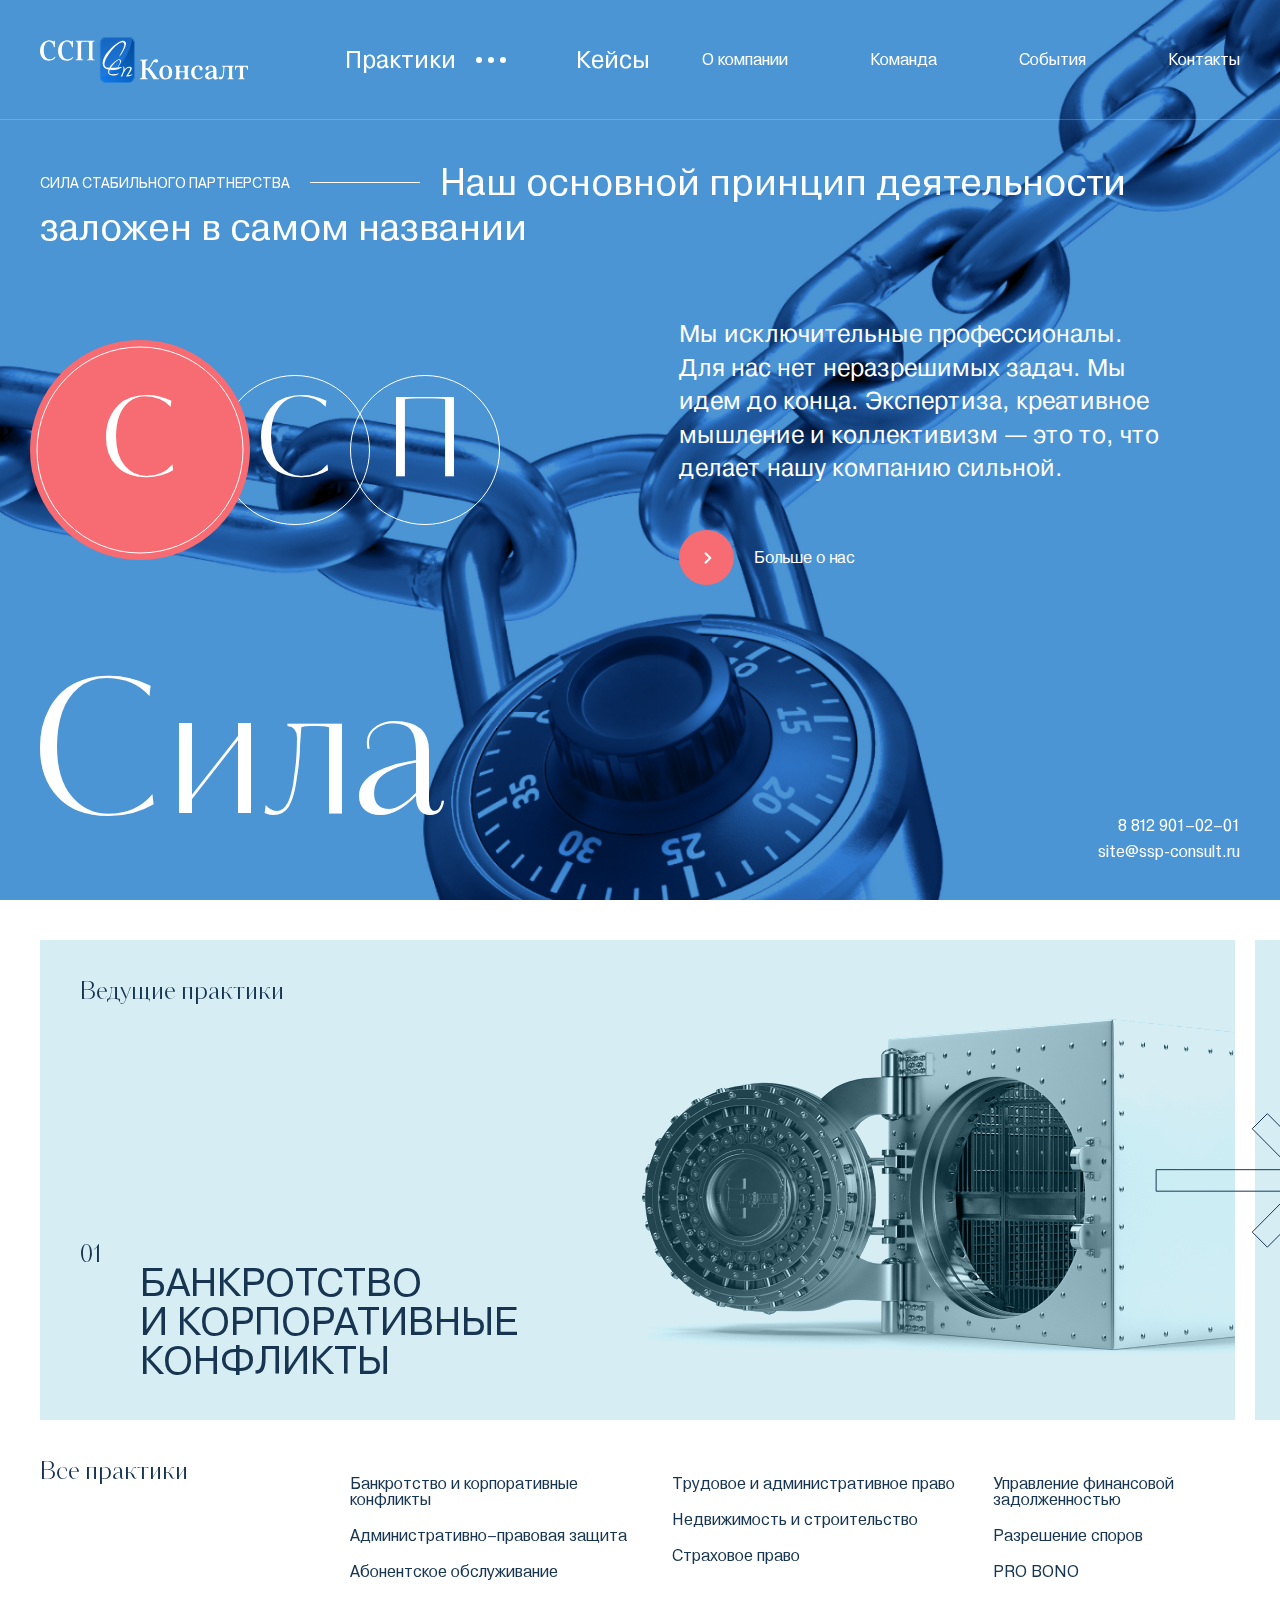
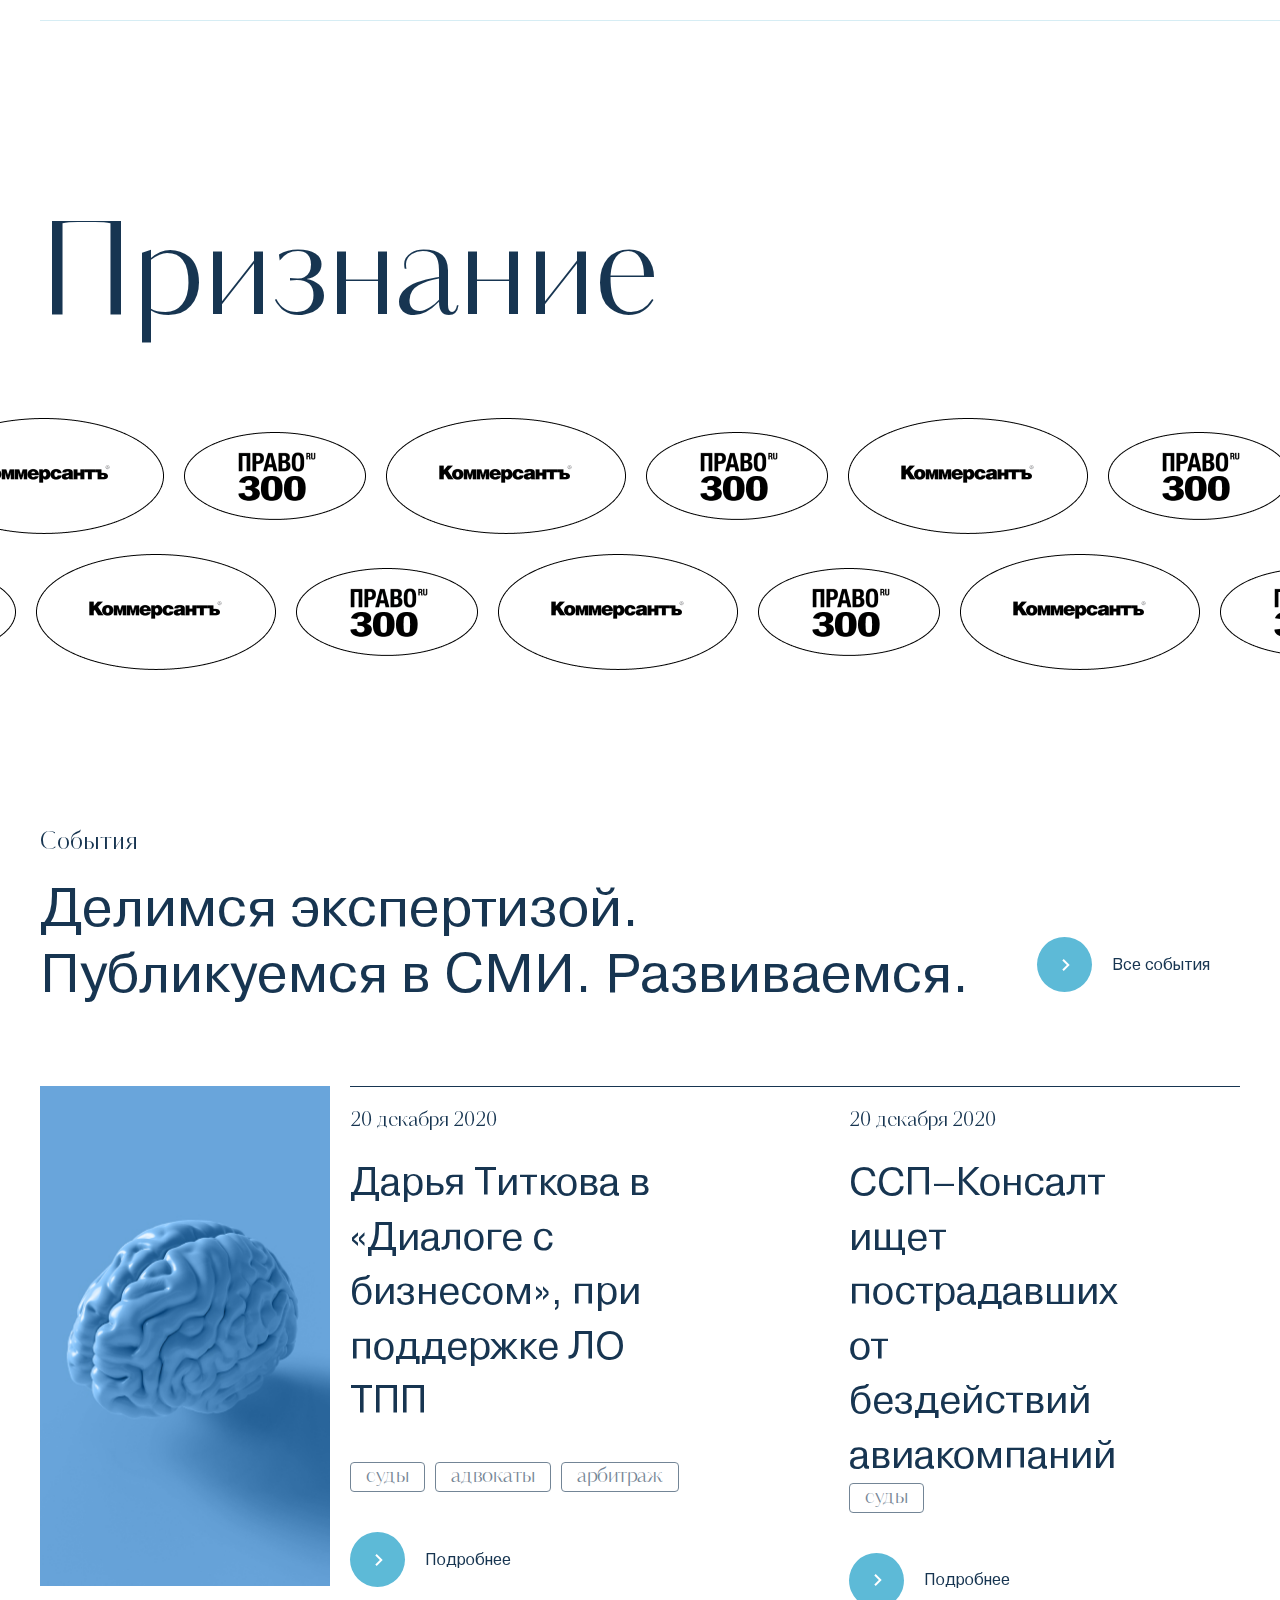
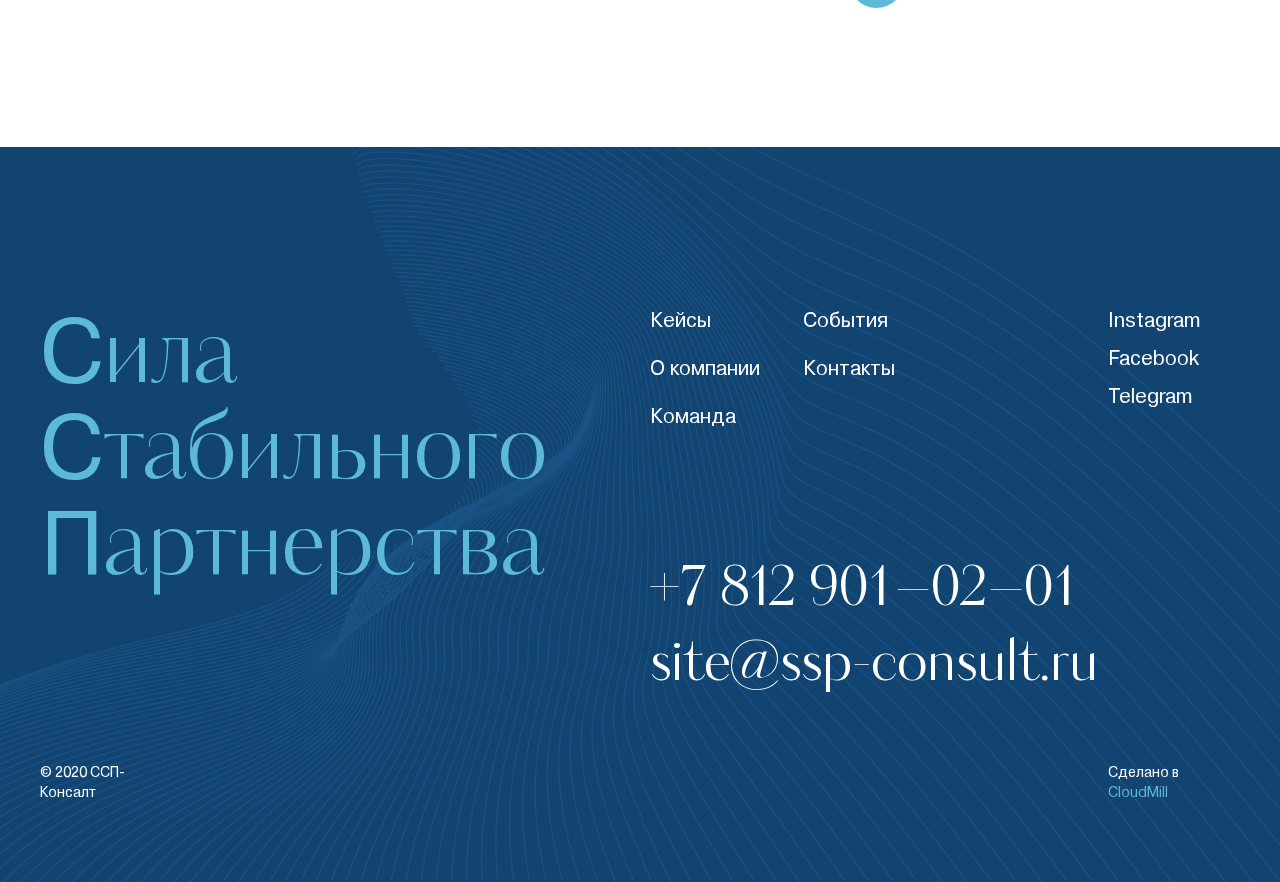
==== commit dad8c913: "Update" ====
--- a/index.html
+++ b/index.html
@@ -11,7 +11,7 @@
 		<link href="app.css" rel="stylesheet">
 	</head>
 
-	<body>
+	<body id="body">
 		<div class="loader">
 			<p class="loader-title"><span>С</span>ила <br> <span>С</span>табильного <br> <span>П</span>артнерства</p><svg class="loader-progress" width="610" height="610">
 				<circle class="loader-progress__circle" stroke="transparent" stroke-width="1" cx="305" cy="305" r="304" fill="transparent"></circle>
@@ -19,23 +19,31 @@
 		</div>
 		<div class="loaded-content">
 			<div class="index-page">
-				<header class="header">
+				<header class="header container-fluid p-0">
 					<div class="header__content">
-						<div class="header__logo"><a href="/"><img class="svg logo__img" src="assets/images/icons/logo.svg" alt="logo"></a></div>
-						<ul class="practices">
-							<li class="practices__item"><a class="link practices" href="#">Практики<ul class="practices__item-dots">
-										<li class="dot"></li>
-										<li class="dot"></li>
-										<li class="dot"></li>
-									</ul></a></li>
-							<li class="practices__item"><a class="link cases" href="#">Кейсы</a></li>
-						</ul>
-						<ul class="header__menu menu">
-							<li class="menu__item"><a class="link about-company" href="about-company">О компании</a></li>
-							<li class="menu__item"><a class="link command" href="#">Команда</a></li>
-							<li class="menu__item"><a class="link events" href="events">События</a></li>
-							<li class="menu__item"><a class="link contacts" href="#">Контакты</a></li>
-						</ul>
+						<div class="row align-items-center">
+							<div class="col-2">
+								<div class="header__logo"><a href="/"><img class="svg logo__img" src="assets/images/icons/logo.svg" alt="logo"></a></div>
+							</div>
+							<div class="col-2">
+								<ul class="practices d-flex">
+									<li class="practices__item"><a class="link practices" href="practices">Практики<ul class="practices__item-dots">
+												<li class="dot"></li>
+												<li class="dot"></li>
+												<li class="dot"></li>
+											</ul></a></li>
+									<li class="practices__item"><a class="link cases" href="cases">Кейсы</a></li>
+								</ul>
+							</div>
+							<div class="col-4">
+								<ul class="header__menu menu d-flex justify-content-end">
+									<li class="menu__item"><a class="link about-company" href="about-company">О компании</a></li>
+									<li class="menu__item"><a class="link command" href="#">Команда</a></li>
+									<li class="menu__item"><a class="link events" href="events">События</a></li>
+									<li class="menu__item"><a class="link contacts" href="contacts">Контакты</a></li>
+								</ul>
+							</div>
+						</div>
 					</div>
 				</header>
 			</div>
@@ -107,23 +115,25 @@
 							<div class="button-active"><img class="svg" src="assets/images/icons/slider-arrow-small.svg" alt="next"></div><img class="svg" src="assets/images/icons/slider-arrow.svg" alt="next">
 						</div>
 					</div>
-					<div class="practices__bottom">
-						<p class="all-practices">Все практики</p>
-						<ul class="practices__items">
-							<li class="practices__item"><a class="link" href="#">Банкротство и корпоративные конфликты</a></li>
-							<li class="practices__item"><a class="link" href="#">Административно–правовая защита</a></li>
-							<li class="practices__item"><a class="link" href="#">Абонентское обслуживание</a></li>
-						</ul>
-						<ul class="practices__items">
-							<li class="practices__item"><a class="link" href="#">Трудовое и административное право</a></li>
-							<li class="practices__item"><a class="link" href="#">Недвижимость и строительство</a></li>
-							<li class="practices__item"><a class="link" href="#">Страховое право</a></li>
-						</ul>
-						<ul class="practices__items">
-							<li class="practices__item"><a class="link" href="#">Управление финансовой задолженностью</a></li>
-							<li class="practices__item"><a class="link" href="#">Разрешение споров</a></li>
-							<li class="practices__item"><a class="link" href="#">PRO BONO</a></li>
-						</ul>
+					<div class="all-practices">
+						<p class="all-practices__title">Все практики</p>
+						<div class="all-practices-block">
+							<ul class="all-practices__items">
+								<li class="all-practices__item"><a class="link" href="#">Банкротство и корпоративные конфликты</a></li>
+								<li class="all-practices__item"><a class="link" href="#">Административно–правовая защита</a></li>
+								<li class="all-practices__item"><a class="link" href="#">Абонентское обслуживание</a></li>
+							</ul>
+							<ul class="all-practices__items">
+								<li class="all-practices__item"><a class="link" href="#">Трудовое и административное право</a></li>
+								<li class="all-practices__item"><a class="link" href="#">Недвижимость и строительство</a></li>
+								<li class="all-practices__item"><a class="link" href="#">Страховое право</a></li>
+							</ul>
+							<ul class="all-practices__items">
+								<li class="all-practices__item"><a class="link" href="#">Управление финансовой задолженностью</a></li>
+								<li class="all-practices__item"><a class="link" href="#">Разрешение споров</a></li>
+								<li class="all-practices__item"><a class="link" href="#">PRO BONO</a></li>
+							</ul>
+						</div>
 					</div>
 				</div>
 				<div class="recognition">
@@ -172,60 +182,94 @@
 					<div class="news__header">
 						<h2 class="news__title">Делимся экспертизой.<br>Публикуемся в СМИ. Развиваемся.</h2><a class="more-btn" href="/events"><img src="assets/images/icons/arrow-right.svg" alt="more" /><span>Все события</span></a>
 					</div>
-					<div class="news__content">
-						<div class="news__content-img"><img src="assets/images/news.jpg" alt="news"></div>
-						<ul class="news__content-block news__items">
-							<li class="news__item">
-								<p class="news__item-date">20 декабря 2020</p>
-								<p class="news__item-title">Дарья Титкова в «Диалоге с бизнесом», при поддержке ЛО ТПП</p>
-								<ul class="news__item-themes">
-									<li class="news__item-theme"><a class="tab-btn disabled" href="#"><span>суды</span></a></li>
-									<li class="news__item-theme"><a class="tab-btn disabled" href="#"><span>адвокаты</span></a></li>
-									<li class="news__item-theme"><a class="tab-btn disabled" href="#"><span>арбитраж</span></a></li>
-								</ul><a class="more-btn" href="#"><img src="assets/images/icons/arrow-right.svg" alt="more" /><span>Подробнее</span></a>
-							</li>
-							<li class="news__item">
-								<p class="news__item-date">20 декабря 2020</p>
-								<p class="news__item-title">ССП–Консалт ищет пострадавших от бездействий авиакомпаний</p>
-								<ul class="news__item-themes">
-									<li class="news__item-theme"><a class="tab-btn disabled" href="#"><span>суды</span></a></li>
-								</ul><a class="more-btn" href="event"><img src="assets/images/icons/arrow-right.svg" alt="more" /><span>Подробнее</span></a>
-							</li>
-						</ul>
+					<div class="news__content container-fluid">
+						<div class="row justify-content-between">
+							<div class="col-2 ps-0">
+								<div class="news__content-img"><img src="assets/images/news.jpg" alt="news"></div>
+							</div>
+							<div class="col-6 pe-0">
+								<ul class="news__content-block news__items d-flex justify-content-between">
+									<li class="news__item">
+										<p class="news__item-date">20 декабря 2020</p>
+										<p class="news__item-title">Дарья Титкова в «Диалоге с бизнесом», при поддержке ЛО ТПП</p>
+										<ul class="news__item-themes">
+											<li class="news__item-theme"><a class="tab-btn disabled" href="#"><span>суды</span></a></li>
+											<li class="news__item-theme"><a class="tab-btn disabled" href="#"><span>адвокаты</span></a></li>
+											<li class="news__item-theme"><a class="tab-btn disabled" href="#"><span>арбитраж</span></a></li>
+										</ul><a class="more-btn" href="#"><img src="assets/images/icons/arrow-right.svg" alt="more" /><span>Подробнее</span></a>
+									</li>
+									<li class="news__item">
+										<p class="news__item-date">20 декабря 2020</p>
+										<p class="news__item-title">ССП–Консалт ищет пострадавших от бездействий авиакомпаний</p>
+										<ul class="news__item-themes">
+											<li class="news__item-theme"><a class="tab-btn disabled" href="#"><span>суды</span></a></li>
+										</ul><a class="more-btn" href="event"><img src="assets/images/icons/arrow-right.svg" alt="more" /><span>Подробнее</span></a>
+									</li>
+								</ul>
+							</div>
+						</div>
 					</div>
 				</div>
 			</main>
-			<footer class="footer">
-				<div class="footer__content container-fluid no-gutters">
-					<p class="footer__title"><span>С</span>ила <br> <span>С</span>табильного <br> <span>П</span>артнерства</p>
-					<div class="footer-block">
-						<div class="footer__links-wrapper">
-							<ul class="footer__links">
-								<li class="footer__links-block">
-									<ul class="footer__links-items">
-										<li class="footer__links-item"><a class="link" href="#">Кейсы</a></li>
-										<li class="footer__links-item"><a class="link" href="about-company">О компании</a></li>
-										<li class="footer__links-item"><a class="link" href="#">Команда</a></li>
-									</ul>
-								</li>
-								<li class="footer__links-block">
-									<ul class="footer__links-items">
-										<li class="footer__links-item"><a class="link" href="events">События</a></li>
-										<li class="footer__links-item"><a class="link" href="#">Контакты</a></li>
-									</ul>
-								</li>
-							</ul>
-							<ul class="footer__networks">
-								<li class="footer__network"><a class="link" href="#" target="_blank">Instagram</a></li>
-								<li class="footer__network"><a class="link" href="#" target="_blank">Facebook</a></li>
-								<li class="footer__network"><a class="link" href="#" target="_blank">Telegram</a></li>
-							</ul>
-						</div>
-						<div class="footer__contacts"><a class="phone" href="tel:+7 812 901–02–01">+7 812 901–02–01</a><a class="email" href="mailto:site@ssp-consult.ru">site@ssp-consult.ru</a></div>
-					</div>
-					<div class="footer__bottom">
-						<p class="copyrigh">© 2020 ССП-Консалт</p>
-						<p class="author">Сделано в<a href="https://cloudmill.ru/" target="_blank"> CloudMill</a></p>
+			<footer class="footer container-fluid px-0">
+				<div class="footer__content">
+					<div class="row">
+						<div class="col-4">
+							<p class="footer__title"><span>С</span>ила <br> <span>С</span>табильного <br> <span>П</span>артнерства</p>
+						</div>
+						<div class="col-4">
+							<div class="footer-block">
+								<div class="row row-cols-1">
+									<div class="col">
+										<div class="footer__links-wrapper">
+											<div class="row justify-content-between">
+												<div class="col-4">
+													<ul class="footer__links">
+														<div class="row">
+															<div class="col">
+																<li class="footer__links-block">
+																	<ul class="footer__links-items">
+																		<li class="footer__links-item"><a class="link" href="cases">Кейсы</a></li>
+																		<li class="footer__links-item"><a class="link" href="about-company">О компании</a></li>
+																		<li class="footer__links-item"><a class="link" href="#">Команда</a></li>
+																	</ul>
+																</li>
+															</div>
+															<div class="col">
+																<li class="footer__links-block">
+																	<ul class="footer__links-items">
+																		<li class="footer__links-item"><a class="link" href="events">События</a></li>
+																		<li class="footer__links-item"><a class="link" href="contacts">Контакты</a></li>
+																	</ul>
+																</li>
+															</div>
+														</div>
+													</ul>
+												</div>
+												<div class="col-2">
+													<ul class="footer__networks">
+														<li class="footer__network"><a class="link" href="#" target="_blank">Instagram</a></li>
+														<li class="footer__network"><a class="link" href="#" target="_blank">Facebook</a></li>
+														<li class="footer__network"><a class="link" href="#" target="_blank">Telegram</a></li>
+													</ul>
+												</div>
+											</div>
+										</div>
+									</div>
+									<div class="col">
+										<div class="footer__contacts d-flex flex-column"><a class="phone" href="tel:+7 812 901–02–01">+7 812 901–02–01</a><a class="email" href="mailto:site@ssp-consult.ru">site@ssp-consult.ru</a></div>
+									</div>
+								</div>
+							</div>
+						</div>
+					</div>
+					<div class="footer__bottom row justify-content-between">
+						<div class="col-1">
+							<p class="copyrigh">© 2020 ССП-Консалт</p>
+						</div>
+						<div class="col-1">
+							<p class="author">Сделано в<a href="https://cloudmill.ru/" target="_blank"> CloudMill</a></p>
+						</div>
 					</div>
 				</div>
 			</footer>
--- a/vendors.css
+++ b/vendors.css
@@ -7,13 +7,6 @@
 .select2-container{box-sizing:border-box;display:inline-block;margin:0;position:relative;vertical-align:middle}.select2-container .select2-selection--single{box-sizing:border-box;cursor:pointer;display:block;height:28px;user-select:none;-webkit-user-select:none}.select2-container .select2-selection--single .select2-selection__rendered{display:block;padding-left:8px;padding-right:20px;overflow:hidden;text-overflow:ellipsis;white-space:nowrap}.select2-container .select2-selection--single .select2-selection__clear{position:relative}.select2-container[dir="rtl"] .select2-selection--single .select2-selection__rendered{padding-right:8px;padding-left:20px}.select2-container .select2-selection--multiple{box-sizing:border-box;cursor:pointer;display:block;min-height:32px;user-select:none;-webkit-user-select:none}.select2-container .select2-selection--multiple .select2-selection__rendered{display:inline-block;overflow:hidden;padding-left:8px;text-overflow:ellipsis;white-space:nowrap}.select2-container .select2-search--inline{float:left}.select2-container .select2-search--inline .select2-search__field{box-sizing:border-box;border:none;font-size:100%;margin-top:5px;padding:0}.select2-container .select2-search--inline .select2-search__field::-webkit-search-cancel-button{-webkit-appearance:none}.select2-dropdown{background-color:white;border:1px solid #aaa;border-radius:4px;box-sizing:border-box;display:block;position:absolute;left:-100000px;width:100%;z-index:1051}.select2-results{display:block}.select2-results__options{list-style:none;margin:0;padding:0}.select2-results__option{padding:6px;user-select:none;-webkit-user-select:none}.select2-results__option[aria-selected]{cursor:pointer}.select2-container--open .select2-dropdown{left:0}.select2-container--open .select2-dropdown--above{border-bottom:none;border-bottom-left-radius:0;border-bottom-right-radius:0}.select2-container--open .select2-dropdown--below{border-top:none;border-top-left-radius:0;border-top-right-radius:0}.select2-search--dropdown{display:block;padding:4px}.select2-search--dropdown .select2-search__field{padding:4px;width:100%;box-sizing:border-box}.select2-search--dropdown .select2-search__field::-webkit-search-cancel-button{-webkit-appearance:none}.select2-search--dropdown.select2-search--hide{display:none}.select2-close-mask{border:0;margin:0;padding:0;display:block;position:fixed;left:0;top:0;min-height:100%;min-width:100%;height:auto;width:auto;opacity:0;z-index:99;background-color:#fff;filter:alpha(opacity=0)}.select2-hidden-accessible{border:0 !important;clip:rect(0 0 0 0) !important;-webkit-clip-path:inset(50%) !important;clip-path:inset(50%) !important;height:1px !important;overflow:hidden !important;padding:0 !important;position:absolute !important;width:1px !important;white-space:nowrap !important}.select2-container--default .select2-selection--single{background-color:#fff;border:1px solid #aaa;border-radius:4px}.select2-container--default .select2-selection--single .select2-selection__rendered{color:#444;line-height:28px}.select2-container--default .select2-selection--single .select2-selection__clear{cursor:pointer;float:right;font-weight:bold}.select2-container--default .select2-selection--single .select2-selection__placeholder{color:#999}.select2-container--default .select2-selection--single .select2-selection__arrow{height:26px;position:absolute;top:1px;right:1px;width:20px}.select2-container--default .select2-selection--single .select2-selection__arrow b{border-color:#888 transparent transparent transparent;border-style:solid;border-width:5px 4px 0 4px;height:0;left:50%;margin-left:-4px;margin-top:-2px;position:absolute;top:50%;width:0}.select2-container--default[dir="rtl"] .select2-selection--single .select2-selection__clear{float:left}.select2-container--default[dir="rtl"] .select2-selection--single .select2-selection__arrow{left:1px;right:auto}.select2-container--default.select2-container--disabled .select2-selection--single{background-color:#eee;cursor:default}.select2-container--default.select2-container--disabled .select2-selection--single .select2-selection__clear{display:none}.select2-container--default.select2-container--open .select2-selection--single .select2-selection__arrow b{border-color:transparent transparent #888 transparent;border-width:0 4px 5px 4px}.select2-container--default .select2-selection--multiple{background-color:white;border:1px solid #aaa;border-radius:4px;cursor:text}.select2-container--default .select2-selection--multiple .select2-selection__rendered{box-sizing:border-box;list-style:none;margin:0;padding:0 5px;width:100%}.select2-container--default .select2-selection--multiple .select2-selection__rendered li{list-style:none}.select2-container--default .select2-selection--multiple .select2-selection__clear{cursor:pointer;float:right;font-weight:bold;margin-top:5px;margin-right:10px;padding:1px}.select2-container--default .select2-selection--multiple .select2-selection__choice{background-color:#e4e4e4;border:1px solid #aaa;border-radius:4px;cursor:default;float:left;margin-right:5px;margin-top:5px;padding:0 5px}.select2-container--default .select2-selection--multiple .select2-selection__choice__remove{color:#999;cursor:pointer;display:inline-block;font-weight:bold;margin-right:2px}.select2-container--default .select2-selection--multiple .select2-selection__choice__remove:hover{color:#333}.select2-container--default[dir="rtl"] .select2-selection--multiple .select2-selection__choice,.select2-container--default[dir="rtl"] .select2-selection--multiple .select2-search--inline{float:right}.select2-container--default[dir="rtl"] .select2-selection--multiple .select2-selection__choice{margin-left:5px;margin-right:auto}.select2-container--default[dir="rtl"] .select2-selection--multiple .select2-selection__choice__remove{margin-left:2px;margin-right:auto}.select2-container--default.select2-container--focus .select2-selection--multiple{border:solid black 1px;outline:0}.select2-container--default.select2-container--disabled .select2-selection--multiple{background-color:#eee;cursor:default}.select2-container--default.select2-container--disabled .select2-selection__choice__remove{display:none}.select2-container--default.select2-container--open.select2-container--above .select2-selection--single,.select2-container--default.select2-container--open.select2-container--above .select2-selection--multiple{border-top-left-radius:0;border-top-right-radius:0}.select2-container--default.select2-container--open.select2-container--below .select2-selection--single,.select2-container--default.select2-container--open.select2-container--below .select2-selection--multiple{border-bottom-left-radius:0;border-bottom-right-radius:0}.select2-container--default .select2-search--dropdown .select2-search__field{border:1px solid #aaa}.select2-container--default .select2-search--inline .select2-search__field{background:transparent;border:none;outline:0;box-shadow:none;-webkit-appearance:textfield}.select2-container--default .select2-results>.select2-results__options{max-height:200px;overflow-y:auto}.select2-container--default .select2-results__option[role=group]{padding:0}.select2-container--default .select2-results__option[aria-disabled=true]{color:#999}.select2-container--default .select2-results__option[aria-selected=true]{background-color:#ddd}.select2-container--default .select2-results__option .select2-results__option{padding-left:1em}.select2-container--default .select2-results__option .select2-results__option .select2-results__group{padding-left:0}.select2-container--default .select2-results__option .select2-results__option .select2-results__option{margin-left:-1em;padding-left:2em}.select2-container--default .select2-results__option .select2-results__option .select2-results__option .select2-results__option{margin-left:-2em;padding-left:3em}.select2-container--default .select2-results__option .select2-results__option .select2-results__option .select2-results__option .select2-results__option{margin-left:-3em;padding-left:4em}.select2-container--default .select2-results__option .select2-results__option .select2-results__option .select2-results__option .select2-results__option .select2-results__option{margin-left:-4em;padding-left:5em}.select2-container--default .select2-results__option .select2-results__option .select2-results__option .select2-results__option .select2-results__option .select2-results__option .select2-results__option{margin-left:-5em;padding-left:6em}.select2-container--default .select2-results__option--highlighted[aria-selected]{background-color:#5897fb;color:white}.select2-container--default .select2-results__group{cursor:default;display:block;padding:6px}.select2-container--classic .select2-selection--single{background-color:#f7f7f7;border:1px solid #aaa;border-radius:4px;outline:0;background-image:-webkit-linear-gradient(top, white 50%, #eee 100%);background-image:-o-linear-gradient(top, white 50%, #eee 100%);background-image:linear-gradient(to bottom, white 50%, #eee 100%);background-repeat:repeat-x;filter:progid:DXImageTransform.Microsoft.gradient(startColorstr='#FFFFFFFF', endColorstr='#FFEEEEEE', GradientType=0)}.select2-container--classic .select2-selection--single:focus{border:1px solid #5897fb}.select2-container--classic .select2-selection--single .select2-selection__rendered{color:#444;line-height:28px}.select2-container--classic .select2-selection--single .select2-selection__clear{cursor:pointer;float:right;font-weight:bold;margin-right:10px}.select2-container--classic .select2-selection--single .select2-selection__placeholder{color:#999}.select2-container--classic .select2-selection--single .select2-selection__arrow{background-color:#ddd;border:none;border-left:1px solid #aaa;border-top-right-radius:4px;border-bottom-right-radius:4px;height:26px;position:absolute;top:1px;right:1px;width:20px;background-image:-webkit-linear-gradient(top, #eee 50%, #ccc 100%);background-image:-o-linear-gradient(top, #eee 50%, #ccc 100%);background-image:linear-gradient(to bottom, #eee 50%, #ccc 100%);background-repeat:repeat-x;filter:progid:DXImageTransform.Microsoft.gradient(startColorstr='#FFEEEEEE', endColorstr='#FFCCCCCC', GradientType=0)}.select2-container--classic .select2-selection--single .select2-selection__arrow b{border-color:#888 transparent transparent transparent;border-style:solid;border-width:5px 4px 0 4px;height:0;left:50%;margin-left:-4px;margin-top:-2px;position:absolute;top:50%;width:0}.select2-container--classic[dir="rtl"] .select2-selection--single .select2-selection__clear{float:left}.select2-container--classic[dir="rtl"] .select2-selection--single .select2-selection__arrow{border:none;border-right:1px solid #aaa;border-radius:0;border-top-left-radius:4px;border-bottom-left-radius:4px;left:1px;right:auto}.select2-container--classic.select2-container--open .select2-selection--single{border:1px solid #5897fb}.select2-container--classic.select2-container--open .select2-selection--single .select2-selection__arrow{background:transparent;border:none}.select2-container--classic.select2-container--open .select2-selection--single .select2-selection__arrow b{border-color:transparent transparent #888 transparent;border-width:0 4px 5px 4px}.select2-container--classic.select2-container--open.select2-container--above .select2-selection--single{border-top:none;border-top-left-radius:0;border-top-right-radius:0;background-image:-webkit-linear-gradient(top, white 0%, #eee 50%);background-image:-o-linear-gradient(top, white 0%, #eee 50%);background-image:linear-gradient(to bottom, white 0%, #eee 50%);background-repeat:repeat-x;filter:progid:DXImageTransform.Microsoft.gradient(startColorstr='#FFFFFFFF', endColorstr='#FFEEEEEE', GradientType=0)}.select2-container--classic.select2-container--open.select2-container--below .select2-selection--single{border-bottom:none;border-bottom-left-radius:0;border-bottom-right-radius:0;background-image:-webkit-linear-gradient(top, #eee 50%, white 100%);background-image:-o-linear-gradient(top, #eee 50%, white 100%);background-image:linear-gradient(to bottom, #eee 50%, white 100%);background-repeat:repeat-x;filter:progid:DXImageTransform.Microsoft.gradient(startColorstr='#FFEEEEEE', endColorstr='#FFFFFFFF', GradientType=0)}.select2-container--classic .select2-selection--multiple{background-color:white;border:1px solid #aaa;border-radius:4px;cursor:text;outline:0}.select2-container--classic .select2-selection--multiple:focus{border:1px solid #5897fb}.select2-container--classic .select2-selection--multiple .select2-selection__rendered{list-style:none;margin:0;padding:0 5px}.select2-container--classic .select2-selection--multiple .select2-selection__clear{display:none}.select2-container--classic .select2-selection--multiple .select2-selection__choice{background-color:#e4e4e4;border:1px solid #aaa;border-radius:4px;cursor:default;float:left;margin-right:5px;margin-top:5px;padding:0 5px}.select2-container--classic .select2-selection--multiple .select2-selection__choice__remove{color:#888;cursor:pointer;display:inline-block;font-weight:bold;margin-right:2px}.select2-container--classic .select2-selection--multiple .select2-selection__choice__remove:hover{color:#555}.select2-container--classic[dir="rtl"] .select2-selection--multiple .select2-selection__choice{float:right;margin-left:5px;margin-right:auto}.select2-container--classic[dir="rtl"] .select2-selection--multiple .select2-selection__choice__remove{margin-left:2px;margin-right:auto}.select2-container--classic.select2-container--open .select2-selection--multiple{border:1px solid #5897fb}.select2-container--classic.select2-container--open.select2-container--above .select2-selection--multiple{border-top:none;border-top-left-radius:0;border-top-right-radius:0}.select2-container--classic.select2-container--open.select2-container--below .select2-selection--multiple{border-bottom:none;border-bottom-left-radius:0;border-bottom-right-radius:0}.select2-container--classic .select2-search--dropdown .select2-search__field{border:1px solid #aaa;outline:0}.select2-container--classic .select2-search--inline .select2-search__field{outline:0;box-shadow:none}.select2-container--classic .select2-dropdown{background-color:white;border:1px solid transparent}.select2-container--classic .select2-dropdown--above{border-bottom:none}.select2-container--classic .select2-dropdown--below{border-top:none}.select2-container--classic .select2-results>.select2-results__options{max-height:200px;overflow-y:auto}.select2-container--classic .select2-results__option[role=group]{padding:0}.select2-container--classic .select2-results__option[aria-disabled=true]{color:grey}.select2-container--classic .select2-results__option--highlighted[aria-selected]{background-color:#3875d7;color:white}.select2-container--classic .select2-results__group{cursor:default;display:block;padding:6px}.select2-container--classic.select2-container--open .select2-dropdown{border-color:#5897fb}
 
 .rangeslider,.rangeslider__fill{display:block;-moz-box-shadow:inset 0px 1px 3px rgba(0,0,0,0.3);-webkit-box-shadow:inset 0px 1px 3px rgba(0,0,0,0.3);box-shadow:inset 0px 1px 3px rgba(0,0,0,0.3);-moz-border-radius:10px;-webkit-border-radius:10px;border-radius:10px}.rangeslider{background:#e6e6e6;position:relative}.rangeslider--horizontal{height:20px;width:100%}.rangeslider--vertical{width:20px;min-height:150px;max-height:100%;height:100%}.rangeslider--disabled{filter:progid:DXImageTransform.Microsoft.Alpha(Opacity=40);opacity:0.4}.rangeslider__fill{background:#00ff00;position:absolute}.rangeslider--horizontal .rangeslider__fill{top:0;height:100%}.rangeslider--vertical .rangeslider__fill{bottom:0;width:100%}.rangeslider__handle{background:white;border:1px solid #ccc;cursor:pointer;display:inline-block;width:40px;height:40px;position:absolute;background-image:url("[data-uri]");background-size:100%;background-image:-webkit-gradient(linear, 50% 0%, 50% 100%, color-stop(0%, rgba(255,255,255,0)), color-stop(100%, rgba(0,0,0,0.1)));background-image:-moz-linear-gradient(rgba(255,255,255,0), rgba(0,0,0,0.1));background-image:-webkit-linear-gradient(rgba(255,255,255,0), rgba(0,0,0,0.1));background-image:linear-gradient(rgba(255,255,255,0), rgba(0,0,0,0.1));-moz-box-shadow:0 0 8px rgba(0,0,0,0.3);-webkit-box-shadow:0 0 8px rgba(0,0,0,0.3);box-shadow:0 0 8px rgba(0,0,0,0.3);-moz-border-radius:50%;-webkit-border-radius:50%;border-radius:50%}.rangeslider__handle:after{content:"";display:block;width:18px;height:18px;margin:auto;position:absolute;top:0;right:0;bottom:0;left:0;background-image:url("[data-uri]");background-size:100%;background-image:-webkit-gradient(linear, 50% 0%, 50% 100%, color-stop(0%, rgba(0,0,0,0.13)), color-stop(100%, rgba(255,255,255,0)));background-image:-moz-linear-gradient(rgba(0,0,0,0.13), rgba(255,255,255,0));background-image:-webkit-linear-gradient(rgba(0,0,0,0.13), rgba(255,255,255,0));background-image:linear-gradient(rgba(0,0,0,0.13), rgba(255,255,255,0));-moz-border-radius:50%;-webkit-border-radius:50%;border-radius:50%}.rangeslider__handle:active,.rangeslider--active .rangeslider__handle{background-image:url("[data-uri]");background-size:100%;background-image:-webkit-gradient(linear, 50% 0%, 50% 100%, color-stop(0%, rgba(0,0,0,0.1)), color-stop(100%, rgba(0,0,0,0.12)));background-image:-moz-linear-gradient(rgba(0,0,0,0.1), rgba(0,0,0,0.12));background-image:-webkit-linear-gradient(rgba(0,0,0,0.1), rgba(0,0,0,0.12));background-image:linear-gradient(rgba(0,0,0,0.1), rgba(0,0,0,0.12))}.rangeslider--horizontal .rangeslider__handle{top:-10px;touch-action:pan-y;-ms-touch-action:pan-y}.rangeslider--vertical .rangeslider__handle{left:-10px;touch-action:pan-x;-ms-touch-action:pan-x}input[type="range"]:focus+.rangeslider .rangeslider__handle{-moz-box-shadow:0 0 8px rgba(255,0,255,0.9);-webkit-box-shadow:0 0 8px rgba(255,0,255,0.9);box-shadow:0 0 8px rgba(255,0,255,0.9)}
-
-.sr-only{position:absolute;width:1px;height:1px;padding:0;margin:-1px;overflow:hidden;clip:rect(0, 0, 0, 0);white-space:nowrap;border:0}.sr-only-focusable:active,.sr-only-focusable:focus{position:static;width:auto;height:auto;overflow:visible;clip:auto;white-space:normal}/*!
- * Bootstrap Grid v4.4.1 (https://getbootstrap.com/)
- * Copyright 2011-2019 The Bootstrap Authors
- * Copyright 2011-2019 Twitter, Inc.
- * Licensed under MIT (https://github.com/twbs/bootstrap/blob/master/LICENSE)
- */html{-webkit-box-sizing:border-box;box-sizing:border-box;-ms-overflow-style:scrollbar}*,*::before,*::after{-webkit-box-sizing:inherit;box-sizing:inherit}.container{width:100%;padding-right:15px;padding-left:15px;margin-right:auto;margin-left:auto}@media (min-width: 576px){.container{max-width:540px}}@media (min-width: 768px){.container{max-width:720px}}@media (min-width: 992px){.container{max-width:960px}}@media (min-width: 1200px){.container{max-width:1140px}}.container-fluid,.container-sm,.container-md,.container-lg,.container-xl{width:100%;padding-right:15px;padding-left:15px;margin-right:auto;margin-left:auto}@media (min-width: 576px){.container,.container-sm{max-width:540px}}@media (min-width: 768px){.container,.container-sm,.container-md{max-width:720px}}@media (min-width: 992px){.container,.container-sm,.container-md,.container-lg{max-width:960px}}@media (min-width: 1200px){.container,.container-sm,.container-md,.container-lg,.container-xl{max-width:1140px}}.row{display:-webkit-box;display:-ms-flexbox;display:flex;-ms-flex-wrap:wrap;flex-wrap:wrap;margin-right:-15px;margin-left:-15px}.no-gutters{margin-right:0;margin-left:0}.no-gutters>.col,.no-gutters>[class*="col-"]{padding-right:0;padding-left:0}.col-1,.col-2,.col-3,.col-4,.col-5,.col-6,.col-7,.col-8,.col-9,.col-10,.col-11,.col-12,.col,.col-auto,.col-sm-1,.col-sm-2,.col-sm-3,.col-sm-4,.col-sm-5,.col-sm-6,.col-sm-7,.col-sm-8,.col-sm-9,.col-sm-10,.col-sm-11,.col-sm-12,.col-sm,.col-sm-auto,.col-md-1,.col-md-2,.col-md-3,.col-md-4,.col-md-5,.col-md-6,.col-md-7,.col-md-8,.col-md-9,.col-md-10,.col-md-11,.col-md-12,.col-md,.col-md-auto,.col-lg-1,.col-lg-2,.col-lg-3,.col-lg-4,.col-lg-5,.col-lg-6,.col-lg-7,.col-lg-8,.col-lg-9,.col-lg-10,.col-lg-11,.col-lg-12,.col-lg,.col-lg-auto,.col-xl-1,.col-xl-2,.col-xl-3,.col-xl-4,.col-xl-5,.col-xl-6,.col-xl-7,.col-xl-8,.col-xl-9,.col-xl-10,.col-xl-11,.col-xl-12,.col-xl,.col-xl-auto{position:relative;width:100%;padding-right:15px;padding-left:15px}.col{-ms-flex-preferred-size:0;flex-basis:0;-webkit-box-flex:1;-ms-flex-positive:1;flex-grow:1;max-width:100%}.row-cols-1>*{-webkit-box-flex:0;-ms-flex:0 0 100%;flex:0 0 100%;max-width:100%}.row-cols-2>*{-webkit-box-flex:0;-ms-flex:0 0 50%;flex:0 0 50%;max-width:50%}.row-cols-3>*{-webkit-box-flex:0;-ms-flex:0 0 33.3333333333%;flex:0 0 33.3333333333%;max-width:33.3333333333%}.row-cols-4>*{-webkit-box-flex:0;-ms-flex:0 0 25%;flex:0 0 25%;max-width:25%}.row-cols-5>*{-webkit-box-flex:0;-ms-flex:0 0 20%;flex:0 0 20%;max-width:20%}.row-cols-6>*{-webkit-box-flex:0;-ms-flex:0 0 16.6666666667%;flex:0 0 16.6666666667%;max-width:16.6666666667%}.col-auto{-webkit-box-flex:0;-ms-flex:0 0 auto;flex:0 0 auto;width:auto;max-width:100%}.col-1{-webkit-box-flex:0;-ms-flex:0 0 8.3333333333%;flex:0 0 8.3333333333%;max-width:8.3333333333%}.col-2{-webkit-box-flex:0;-ms-flex:0 0 16.6666666667%;flex:0 0 16.6666666667%;max-width:16.6666666667%}.col-3{-webkit-box-flex:0;-ms-flex:0 0 25%;flex:0 0 25%;max-width:25%}.col-4{-webkit-box-flex:0;-ms-flex:0 0 33.3333333333%;flex:0 0 33.3333333333%;max-width:33.3333333333%}.col-5{-webkit-box-flex:0;-ms-flex:0 0 41.6666666667%;flex:0 0 41.6666666667%;max-width:41.6666666667%}.col-6{-webkit-box-flex:0;-ms-flex:0 0 50%;flex:0 0 50%;max-width:50%}.col-7{-webkit-box-flex:0;-ms-flex:0 0 58.3333333333%;flex:0 0 58.3333333333%;max-width:58.3333333333%}.col-8{-webkit-box-flex:0;-ms-flex:0 0 66.6666666667%;flex:0 0 66.6666666667%;max-width:66.6666666667%}.col-9{-webkit-box-flex:0;-ms-flex:0 0 75%;flex:0 0 75%;max-width:75%}.col-10{-webkit-box-flex:0;-ms-flex:0 0 83.3333333333%;flex:0 0 83.3333333333%;max-width:83.3333333333%}.col-11{-webkit-box-flex:0;-ms-flex:0 0 91.6666666667%;flex:0 0 91.6666666667%;max-width:91.6666666667%}.col-12{-webkit-box-flex:0;-ms-flex:0 0 100%;flex:0 0 100%;max-width:100%}.order-first{-webkit-box-ordinal-group:0;-ms-flex-order:-1;order:-1}.order-last{-webkit-box-ordinal-group:14;-ms-flex-order:13;order:13}.order-0{-webkit-box-ordinal-group:1;-ms-flex-order:0;order:0}.order-1{-webkit-box-ordinal-group:2;-ms-flex-order:1;order:1}.order-2{-webkit-box-ordinal-group:3;-ms-flex-order:2;order:2}.order-3{-webkit-box-ordinal-group:4;-ms-flex-order:3;order:3}.order-4{-webkit-box-ordinal-group:5;-ms-flex-order:4;order:4}.order-5{-webkit-box-ordinal-group:6;-ms-flex-order:5;order:5}.order-6{-webkit-box-ordinal-group:7;-ms-flex-order:6;order:6}.order-7{-webkit-box-ordinal-group:8;-ms-flex-order:7;order:7}.order-8{-webkit-box-ordinal-group:9;-ms-flex-order:8;order:8}.order-9{-webkit-box-ordinal-group:10;-ms-flex-order:9;order:9}.order-10{-webkit-box-ordinal-group:11;-ms-flex-order:10;order:10}.order-11{-webkit-box-ordinal-group:12;-ms-flex-order:11;order:11}.order-12{-webkit-box-ordinal-group:13;-ms-flex-order:12;order:12}.offset-1{margin-left:8.3333333333%}.offset-2{margin-left:16.6666666667%}.offset-3{margin-left:25%}.offset-4{margin-left:33.3333333333%}.offset-5{margin-left:41.6666666667%}.offset-6{margin-left:50%}.offset-7{margin-left:58.3333333333%}.offset-8{margin-left:66.6666666667%}.offset-9{margin-left:75%}.offset-10{margin-left:83.3333333333%}.offset-11{margin-left:91.6666666667%}@media (min-width: 576px){.col-sm{-ms-flex-preferred-size:0;flex-basis:0;-webkit-box-flex:1;-ms-flex-positive:1;flex-grow:1;max-width:100%}.row-cols-sm-1>*{-webkit-box-flex:0;-ms-flex:0 0 100%;flex:0 0 100%;max-width:100%}.row-cols-sm-2>*{-webkit-box-flex:0;-ms-flex:0 0 50%;flex:0 0 50%;max-width:50%}.row-cols-sm-3>*{-webkit-box-flex:0;-ms-flex:0 0 33.3333333333%;flex:0 0 33.3333333333%;max-width:33.3333333333%}.row-cols-sm-4>*{-webkit-box-flex:0;-ms-flex:0 0 25%;flex:0 0 25%;max-width:25%}.row-cols-sm-5>*{-webkit-box-flex:0;-ms-flex:0 0 20%;flex:0 0 20%;max-width:20%}.row-cols-sm-6>*{-webkit-box-flex:0;-ms-flex:0 0 16.6666666667%;flex:0 0 16.6666666667%;max-width:16.6666666667%}.col-sm-auto{-webkit-box-flex:0;-ms-flex:0 0 auto;flex:0 0 auto;width:auto;max-width:100%}.col-sm-1{-webkit-box-flex:0;-ms-flex:0 0 8.3333333333%;flex:0 0 8.3333333333%;max-width:8.3333333333%}.col-sm-2{-webkit-box-flex:0;-ms-flex:0 0 16.6666666667%;flex:0 0 16.6666666667%;max-width:16.6666666667%}.col-sm-3{-webkit-box-flex:0;-ms-flex:0 0 25%;flex:0 0 25%;max-width:25%}.col-sm-4{-webkit-box-flex:0;-ms-flex:0 0 33.3333333333%;flex:0 0 33.3333333333%;max-width:33.3333333333%}.col-sm-5{-webkit-box-flex:0;-ms-flex:0 0 41.6666666667%;flex:0 0 41.6666666667%;max-width:41.6666666667%}.col-sm-6{-webkit-box-flex:0;-ms-flex:0 0 50%;flex:0 0 50%;max-width:50%}.col-sm-7{-webkit-box-flex:0;-ms-flex:0 0 58.3333333333%;flex:0 0 58.3333333333%;max-width:58.3333333333%}.col-sm-8{-webkit-box-flex:0;-ms-flex:0 0 66.6666666667%;flex:0 0 66.6666666667%;max-width:66.6666666667%}.col-sm-9{-webkit-box-flex:0;-ms-flex:0 0 75%;flex:0 0 75%;max-width:75%}.col-sm-10{-webkit-box-flex:0;-ms-flex:0 0 83.3333333333%;flex:0 0 83.3333333333%;max-width:83.3333333333%}.col-sm-11{-webkit-box-flex:0;-ms-flex:0 0 91.6666666667%;flex:0 0 91.6666666667%;max-width:91.6666666667%}.col-sm-12{-webkit-box-flex:0;-ms-flex:0 0 100%;flex:0 0 100%;max-width:100%}.order-sm-first{-webkit-box-ordinal-group:0;-ms-flex-order:-1;order:-1}.order-sm-last{-webkit-box-ordinal-group:14;-ms-flex-order:13;order:13}.order-sm-0{-webkit-box-ordinal-group:1;-ms-flex-order:0;order:0}.order-sm-1{-webkit-box-ordinal-group:2;-ms-flex-order:1;order:1}.order-sm-2{-webkit-box-ordinal-group:3;-ms-flex-order:2;order:2}.order-sm-3{-webkit-box-ordinal-group:4;-ms-flex-order:3;order:3}.order-sm-4{-webkit-box-ordinal-group:5;-ms-flex-order:4;order:4}.order-sm-5{-webkit-box-ordinal-group:6;-ms-flex-order:5;order:5}.order-sm-6{-webkit-box-ordinal-group:7;-ms-flex-order:6;order:6}.order-sm-7{-webkit-box-ordinal-group:8;-ms-flex-order:7;order:7}.order-sm-8{-webkit-box-ordinal-group:9;-ms-flex-order:8;order:8}.order-sm-9{-webkit-box-ordinal-group:10;-ms-flex-order:9;order:9}.order-sm-10{-webkit-box-ordinal-group:11;-ms-flex-order:10;order:10}.order-sm-11{-webkit-box-ordinal-group:12;-ms-flex-order:11;order:11}.order-sm-12{-webkit-box-ordinal-group:13;-ms-flex-order:12;order:12}.offset-sm-0{margin-left:0}.offset-sm-1{margin-left:8.3333333333%}.offset-sm-2{margin-left:16.6666666667%}.offset-sm-3{margin-left:25%}.offset-sm-4{margin-left:33.3333333333%}.offset-sm-5{margin-left:41.6666666667%}.offset-sm-6{margin-left:50%}.offset-sm-7{margin-left:58.3333333333%}.offset-sm-8{margin-left:66.6666666667%}.offset-sm-9{margin-left:75%}.offset-sm-10{margin-left:83.3333333333%}.offset-sm-11{margin-left:91.6666666667%}}@media (min-width: 768px){.col-md{-ms-flex-preferred-size:0;flex-basis:0;-webkit-box-flex:1;-ms-flex-positive:1;flex-grow:1;max-width:100%}.row-cols-md-1>*{-webkit-box-flex:0;-ms-flex:0 0 100%;flex:0 0 100%;max-width:100%}.row-cols-md-2>*{-webkit-box-flex:0;-ms-flex:0 0 50%;flex:0 0 50%;max-width:50%}.row-cols-md-3>*{-webkit-box-flex:0;-ms-flex:0 0 33.3333333333%;flex:0 0 33.3333333333%;max-width:33.3333333333%}.row-cols-md-4>*{-webkit-box-flex:0;-ms-flex:0 0 25%;flex:0 0 25%;max-width:25%}.row-cols-md-5>*{-webkit-box-flex:0;-ms-flex:0 0 20%;flex:0 0 20%;max-width:20%}.row-cols-md-6>*{-webkit-box-flex:0;-ms-flex:0 0 16.6666666667%;flex:0 0 16.6666666667%;max-width:16.6666666667%}.col-md-auto{-webkit-box-flex:0;-ms-flex:0 0 auto;flex:0 0 auto;width:auto;max-width:100%}.col-md-1{-webkit-box-flex:0;-ms-flex:0 0 8.3333333333%;flex:0 0 8.3333333333%;max-width:8.3333333333%}.col-md-2{-webkit-box-flex:0;-ms-flex:0 0 16.6666666667%;flex:0 0 16.6666666667%;max-width:16.6666666667%}.col-md-3{-webkit-box-flex:0;-ms-flex:0 0 25%;flex:0 0 25%;max-width:25%}.col-md-4{-webkit-box-flex:0;-ms-flex:0 0 33.3333333333%;flex:0 0 33.3333333333%;max-width:33.3333333333%}.col-md-5{-webkit-box-flex:0;-ms-flex:0 0 41.6666666667%;flex:0 0 41.6666666667%;max-width:41.6666666667%}.col-md-6{-webkit-box-flex:0;-ms-flex:0 0 50%;flex:0 0 50%;max-width:50%}.col-md-7{-webkit-box-flex:0;-ms-flex:0 0 58.3333333333%;flex:0 0 58.3333333333%;max-width:58.3333333333%}.col-md-8{-webkit-box-flex:0;-ms-flex:0 0 66.6666666667%;flex:0 0 66.6666666667%;max-width:66.6666666667%}.col-md-9{-webkit-box-flex:0;-ms-flex:0 0 75%;flex:0 0 75%;max-width:75%}.col-md-10{-webkit-box-flex:0;-ms-flex:0 0 83.3333333333%;flex:0 0 83.3333333333%;max-width:83.3333333333%}.col-md-11{-webkit-box-flex:0;-ms-flex:0 0 91.6666666667%;flex:0 0 91.6666666667%;max-width:91.6666666667%}.col-md-12{-webkit-box-flex:0;-ms-flex:0 0 100%;flex:0 0 100%;max-width:100%}.order-md-first{-webkit-box-ordinal-group:0;-ms-flex-order:-1;order:-1}.order-md-last{-webkit-box-ordinal-group:14;-ms-flex-order:13;order:13}.order-md-0{-webkit-box-ordinal-group:1;-ms-flex-order:0;order:0}.order-md-1{-webkit-box-ordinal-group:2;-ms-flex-order:1;order:1}.order-md-2{-webkit-box-ordinal-group:3;-ms-flex-order:2;order:2}.order-md-3{-webkit-box-ordinal-group:4;-ms-flex-order:3;order:3}.order-md-4{-webkit-box-ordinal-group:5;-ms-flex-order:4;order:4}.order-md-5{-webkit-box-ordinal-group:6;-ms-flex-order:5;order:5}.order-md-6{-webkit-box-ordinal-group:7;-ms-flex-order:6;order:6}.order-md-7{-webkit-box-ordinal-group:8;-ms-flex-order:7;order:7}.order-md-8{-webkit-box-ordinal-group:9;-ms-flex-order:8;order:8}.order-md-9{-webkit-box-ordinal-group:10;-ms-flex-order:9;order:9}.order-md-10{-webkit-box-ordinal-group:11;-ms-flex-order:10;order:10}.order-md-11{-webkit-box-ordinal-group:12;-ms-flex-order:11;order:11}.order-md-12{-webkit-box-ordinal-group:13;-ms-flex-order:12;order:12}.offset-md-0{margin-left:0}.offset-md-1{margin-left:8.3333333333%}.offset-md-2{margin-left:16.6666666667%}.offset-md-3{margin-left:25%}.offset-md-4{margin-left:33.3333333333%}.offset-md-5{margin-left:41.6666666667%}.offset-md-6{margin-left:50%}.offset-md-7{margin-left:58.3333333333%}.offset-md-8{margin-left:66.6666666667%}.offset-md-9{margin-left:75%}.offset-md-10{margin-left:83.3333333333%}.offset-md-11{margin-left:91.6666666667%}}@media (min-width: 992px){.col-lg{-ms-flex-preferred-size:0;flex-basis:0;-webkit-box-flex:1;-ms-flex-positive:1;flex-grow:1;max-width:100%}.row-cols-lg-1>*{-webkit-box-flex:0;-ms-flex:0 0 100%;flex:0 0 100%;max-width:100%}.row-cols-lg-2>*{-webkit-box-flex:0;-ms-flex:0 0 50%;flex:0 0 50%;max-width:50%}.row-cols-lg-3>*{-webkit-box-flex:0;-ms-flex:0 0 33.3333333333%;flex:0 0 33.3333333333%;max-width:33.3333333333%}.row-cols-lg-4>*{-webkit-box-flex:0;-ms-flex:0 0 25%;flex:0 0 25%;max-width:25%}.row-cols-lg-5>*{-webkit-box-flex:0;-ms-flex:0 0 20%;flex:0 0 20%;max-width:20%}.row-cols-lg-6>*{-webkit-box-flex:0;-ms-flex:0 0 16.6666666667%;flex:0 0 16.6666666667%;max-width:16.6666666667%}.col-lg-auto{-webkit-box-flex:0;-ms-flex:0 0 auto;flex:0 0 auto;width:auto;max-width:100%}.col-lg-1{-webkit-box-flex:0;-ms-flex:0 0 8.3333333333%;flex:0 0 8.3333333333%;max-width:8.3333333333%}.col-lg-2{-webkit-box-flex:0;-ms-flex:0 0 16.6666666667%;flex:0 0 16.6666666667%;max-width:16.6666666667%}.col-lg-3{-webkit-box-flex:0;-ms-flex:0 0 25%;flex:0 0 25%;max-width:25%}.col-lg-4{-webkit-box-flex:0;-ms-flex:0 0 33.3333333333%;flex:0 0 33.3333333333%;max-width:33.3333333333%}.col-lg-5{-webkit-box-flex:0;-ms-flex:0 0 41.6666666667%;flex:0 0 41.6666666667%;max-width:41.6666666667%}.col-lg-6{-webkit-box-flex:0;-ms-flex:0 0 50%;flex:0 0 50%;max-width:50%}.col-lg-7{-webkit-box-flex:0;-ms-flex:0 0 58.3333333333%;flex:0 0 58.3333333333%;max-width:58.3333333333%}.col-lg-8{-webkit-box-flex:0;-ms-flex:0 0 66.6666666667%;flex:0 0 66.6666666667%;max-width:66.6666666667%}.col-lg-9{-webkit-box-flex:0;-ms-flex:0 0 75%;flex:0 0 75%;max-width:75%}.col-lg-10{-webkit-box-flex:0;-ms-flex:0 0 83.3333333333%;flex:0 0 83.3333333333%;max-width:83.3333333333%}.col-lg-11{-webkit-box-flex:0;-ms-flex:0 0 91.6666666667%;flex:0 0 91.6666666667%;max-width:91.6666666667%}.col-lg-12{-webkit-box-flex:0;-ms-flex:0 0 100%;flex:0 0 100%;max-width:100%}.order-lg-first{-webkit-box-ordinal-group:0;-ms-flex-order:-1;order:-1}.order-lg-last{-webkit-box-ordinal-group:14;-ms-flex-order:13;order:13}.order-lg-0{-webkit-box-ordinal-group:1;-ms-flex-order:0;order:0}.order-lg-1{-webkit-box-ordinal-group:2;-ms-flex-order:1;order:1}.order-lg-2{-webkit-box-ordinal-group:3;-ms-flex-order:2;order:2}.order-lg-3{-webkit-box-ordinal-group:4;-ms-flex-order:3;order:3}.order-lg-4{-webkit-box-ordinal-group:5;-ms-flex-order:4;order:4}.order-lg-5{-webkit-box-ordinal-group:6;-ms-flex-order:5;order:5}.order-lg-6{-webkit-box-ordinal-group:7;-ms-flex-order:6;order:6}.order-lg-7{-webkit-box-ordinal-group:8;-ms-flex-order:7;order:7}.order-lg-8{-webkit-box-ordinal-group:9;-ms-flex-order:8;order:8}.order-lg-9{-webkit-box-ordinal-group:10;-ms-flex-order:9;order:9}.order-lg-10{-webkit-box-ordinal-group:11;-ms-flex-order:10;order:10}.order-lg-11{-webkit-box-ordinal-group:12;-ms-flex-order:11;order:11}.order-lg-12{-webkit-box-ordinal-group:13;-ms-flex-order:12;order:12}.offset-lg-0{margin-left:0}.offset-lg-1{margin-left:8.3333333333%}.offset-lg-2{margin-left:16.6666666667%}.offset-lg-3{margin-left:25%}.offset-lg-4{margin-left:33.3333333333%}.offset-lg-5{margin-left:41.6666666667%}.offset-lg-6{margin-left:50%}.offset-lg-7{margin-left:58.3333333333%}.offset-lg-8{margin-left:66.6666666667%}.offset-lg-9{margin-left:75%}.offset-lg-10{margin-left:83.3333333333%}.offset-lg-11{margin-left:91.6666666667%}}@media (min-width: 1200px){.col-xl{-ms-flex-preferred-size:0;flex-basis:0;-webkit-box-flex:1;-ms-flex-positive:1;flex-grow:1;max-width:100%}.row-cols-xl-1>*{-webkit-box-flex:0;-ms-flex:0 0 100%;flex:0 0 100%;max-width:100%}.row-cols-xl-2>*{-webkit-box-flex:0;-ms-flex:0 0 50%;flex:0 0 50%;max-width:50%}.row-cols-xl-3>*{-webkit-box-flex:0;-ms-flex:0 0 33.3333333333%;flex:0 0 33.3333333333%;max-width:33.3333333333%}.row-cols-xl-4>*{-webkit-box-flex:0;-ms-flex:0 0 25%;flex:0 0 25%;max-width:25%}.row-cols-xl-5>*{-webkit-box-flex:0;-ms-flex:0 0 20%;flex:0 0 20%;max-width:20%}.row-cols-xl-6>*{-webkit-box-flex:0;-ms-flex:0 0 16.6666666667%;flex:0 0 16.6666666667%;max-width:16.6666666667%}.col-xl-auto{-webkit-box-flex:0;-ms-flex:0 0 auto;flex:0 0 auto;width:auto;max-width:100%}.col-xl-1{-webkit-box-flex:0;-ms-flex:0 0 8.3333333333%;flex:0 0 8.3333333333%;max-width:8.3333333333%}.col-xl-2{-webkit-box-flex:0;-ms-flex:0 0 16.6666666667%;flex:0 0 16.6666666667%;max-width:16.6666666667%}.col-xl-3{-webkit-box-flex:0;-ms-flex:0 0 25%;flex:0 0 25%;max-width:25%}.col-xl-4{-webkit-box-flex:0;-ms-flex:0 0 33.3333333333%;flex:0 0 33.3333333333%;max-width:33.3333333333%}.col-xl-5{-webkit-box-flex:0;-ms-flex:0 0 41.6666666667%;flex:0 0 41.6666666667%;max-width:41.6666666667%}.col-xl-6{-webkit-box-flex:0;-ms-flex:0 0 50%;flex:0 0 50%;max-width:50%}.col-xl-7{-webkit-box-flex:0;-ms-flex:0 0 58.3333333333%;flex:0 0 58.3333333333%;max-width:58.3333333333%}.col-xl-8{-webkit-box-flex:0;-ms-flex:0 0 66.6666666667%;flex:0 0 66.6666666667%;max-width:66.6666666667%}.col-xl-9{-webkit-box-flex:0;-ms-flex:0 0 75%;flex:0 0 75%;max-width:75%}.col-xl-10{-webkit-box-flex:0;-ms-flex:0 0 83.3333333333%;flex:0 0 83.3333333333%;max-width:83.3333333333%}.col-xl-11{-webkit-box-flex:0;-ms-flex:0 0 91.6666666667%;flex:0 0 91.6666666667%;max-width:91.6666666667%}.col-xl-12{-webkit-box-flex:0;-ms-flex:0 0 100%;flex:0 0 100%;max-width:100%}.order-xl-first{-webkit-box-ordinal-group:0;-ms-flex-order:-1;order:-1}.order-xl-last{-webkit-box-ordinal-group:14;-ms-flex-order:13;order:13}.order-xl-0{-webkit-box-ordinal-group:1;-ms-flex-order:0;order:0}.order-xl-1{-webkit-box-ordinal-group:2;-ms-flex-order:1;order:1}.order-xl-2{-webkit-box-ordinal-group:3;-ms-flex-order:2;order:2}.order-xl-3{-webkit-box-ordinal-group:4;-ms-flex-order:3;order:3}.order-xl-4{-webkit-box-ordinal-group:5;-ms-flex-order:4;order:4}.order-xl-5{-webkit-box-ordinal-group:6;-ms-flex-order:5;order:5}.order-xl-6{-webkit-box-ordinal-group:7;-ms-flex-order:6;order:6}.order-xl-7{-webkit-box-ordinal-group:8;-ms-flex-order:7;order:7}.order-xl-8{-webkit-box-ordinal-group:9;-ms-flex-order:8;order:8}.order-xl-9{-webkit-box-ordinal-group:10;-ms-flex-order:9;order:9}.order-xl-10{-webkit-box-ordinal-group:11;-ms-flex-order:10;order:10}.order-xl-11{-webkit-box-ordinal-group:12;-ms-flex-order:11;order:11}.order-xl-12{-webkit-box-ordinal-group:13;-ms-flex-order:12;order:12}.offset-xl-0{margin-left:0}.offset-xl-1{margin-left:8.3333333333%}.offset-xl-2{margin-left:16.6666666667%}.offset-xl-3{margin-left:25%}.offset-xl-4{margin-left:33.3333333333%}.offset-xl-5{margin-left:41.6666666667%}.offset-xl-6{margin-left:50%}.offset-xl-7{margin-left:58.3333333333%}.offset-xl-8{margin-left:66.6666666667%}.offset-xl-9{margin-left:75%}.offset-xl-10{margin-left:83.3333333333%}.offset-xl-11{margin-left:91.6666666667%}}.d-none{display:none !important}.d-inline{display:inline !important}.d-inline-block{display:inline-block !important}.d-block{display:block !important}.d-table{display:table !important}.d-table-row{display:table-row !important}.d-table-cell{display:table-cell !important}.d-flex{display:-webkit-box !important;display:-ms-flexbox !important;display:flex !important}.d-inline-flex{display:-webkit-inline-box !important;display:-ms-inline-flexbox !important;display:inline-flex !important}@media (min-width: 576px){.d-sm-none{display:none !important}.d-sm-inline{display:inline !important}.d-sm-inline-block{display:inline-block !important}.d-sm-block{display:block !important}.d-sm-table{display:table !important}.d-sm-table-row{display:table-row !important}.d-sm-table-cell{display:table-cell !important}.d-sm-flex{display:-webkit-box !important;display:-ms-flexbox !important;display:flex !important}.d-sm-inline-flex{display:-webkit-inline-box !important;display:-ms-inline-flexbox !important;display:inline-flex !important}}@media (min-width: 768px){.d-md-none{display:none !important}.d-md-inline{display:inline !important}.d-md-inline-block{display:inline-block !important}.d-md-block{display:block !important}.d-md-table{display:table !important}.d-md-table-row{display:table-row !important}.d-md-table-cell{display:table-cell !important}.d-md-flex{display:-webkit-box !important;display:-ms-flexbox !important;display:flex !important}.d-md-inline-flex{display:-webkit-inline-box !important;display:-ms-inline-flexbox !important;display:inline-flex !important}}@media (min-width: 992px){.d-lg-none{display:none !important}.d-lg-inline{display:inline !important}.d-lg-inline-block{display:inline-block !important}.d-lg-block{display:block !important}.d-lg-table{display:table !important}.d-lg-table-row{display:table-row !important}.d-lg-table-cell{display:table-cell !important}.d-lg-flex{display:-webkit-box !important;display:-ms-flexbox !important;display:flex !important}.d-lg-inline-flex{display:-webkit-inline-box !important;display:-ms-inline-flexbox !important;display:inline-flex !important}}@media (min-width: 1200px){.d-xl-none{display:none !important}.d-xl-inline{display:inline !important}.d-xl-inline-block{display:inline-block !important}.d-xl-block{display:block !important}.d-xl-table{display:table !important}.d-xl-table-row{display:table-row !important}.d-xl-table-cell{display:table-cell !important}.d-xl-flex{display:-webkit-box !important;display:-ms-flexbox !important;display:flex !important}.d-xl-inline-flex{display:-webkit-inline-box !important;display:-ms-inline-flexbox !important;display:inline-flex !important}}@media print{.d-print-none{display:none !important}.d-print-inline{display:inline !important}.d-print-inline-block{display:inline-block !important}.d-print-block{display:block !important}.d-print-table{display:table !important}.d-print-table-row{display:table-row !important}.d-print-table-cell{display:table-cell !important}.d-print-flex{display:-webkit-box !important;display:-ms-flexbox !important;display:flex !important}.d-print-inline-flex{display:-webkit-inline-box !important;display:-ms-inline-flexbox !important;display:inline-flex !important}}.flex-row{-webkit-box-orient:horizontal !important;-webkit-box-direction:normal !important;-ms-flex-direction:row !important;flex-direction:row !important}.flex-column{-webkit-box-orient:vertical !important;-webkit-box-direction:normal !important;-ms-flex-direction:column !important;flex-direction:column !important}.flex-row-reverse{-webkit-box-orient:horizontal !important;-webkit-box-direction:reverse !important;-ms-flex-direction:row-reverse !important;flex-direction:row-reverse !important}.flex-column-reverse{-webkit-box-orient:vertical !important;-webkit-box-direction:reverse !important;-ms-flex-direction:column-reverse !important;flex-direction:column-reverse !important}.flex-wrap{-ms-flex-wrap:wrap !important;flex-wrap:wrap !important}.flex-nowrap{-ms-flex-wrap:nowrap !important;flex-wrap:nowrap !important}.flex-wrap-reverse{-ms-flex-wrap:wrap-reverse !important;flex-wrap:wrap-reverse !important}.flex-fill{-webkit-box-flex:1 !important;-ms-flex:1 1 auto !important;flex:1 1 auto !important}.flex-grow-0{-webkit-box-flex:0 !important;-ms-flex-positive:0 !important;flex-grow:0 !important}.flex-grow-1{-webkit-box-flex:1 !important;-ms-flex-positive:1 !important;flex-grow:1 !important}.flex-shrink-0{-ms-flex-negative:0 !important;flex-shrink:0 !important}.flex-shrink-1{-ms-flex-negative:1 !important;flex-shrink:1 !important}.justify-content-start{-webkit-box-pack:start !important;-ms-flex-pack:start !important;justify-content:flex-start !important}.justify-content-end{-webkit-box-pack:end !important;-ms-flex-pack:end !important;justify-content:flex-end !important}.justify-content-center{-webkit-box-pack:center !important;-ms-flex-pack:center !important;justify-content:center !important}.justify-content-between{-webkit-box-pack:justify !important;-ms-flex-pack:justify !important;justify-content:space-between !important}.justify-content-around{-ms-flex-pack:distribute !important;justify-content:space-around !important}.align-items-start{-webkit-box-align:start !important;-ms-flex-align:start !important;align-items:flex-start !important}.align-items-end{-webkit-box-align:end !important;-ms-flex-align:end !important;align-items:flex-end !important}.align-items-center{-webkit-box-align:center !important;-ms-flex-align:center !important;align-items:center !important}.align-items-baseline{-webkit-box-align:baseline !important;-ms-flex-align:baseline !important;align-items:baseline !important}.align-items-stretch{-webkit-box-align:stretch !important;-ms-flex-align:stretch !important;align-items:stretch !important}.align-content-start{-ms-flex-line-pack:start !important;align-content:flex-start !important}.align-content-end{-ms-flex-line-pack:end !important;align-content:flex-end !important}.align-content-center{-ms-flex-line-pack:center !important;align-content:center !important}.align-content-between{-ms-flex-line-pack:justify !important;align-content:space-between !important}.align-content-around{-ms-flex-line-pack:distribute !important;align-content:space-around !important}.align-content-stretch{-ms-flex-line-pack:stretch !important;align-content:stretch !important}.align-self-auto{-ms-flex-item-align:auto !important;align-self:auto !important}.align-self-start{-ms-flex-item-align:start !important;align-self:flex-start !important}.align-self-end{-ms-flex-item-align:end !important;align-self:flex-end !important}.align-self-center{-ms-flex-item-align:center !important;align-self:center !important}.align-self-baseline{-ms-flex-item-align:baseline !important;align-self:baseline !important}.align-self-stretch{-ms-flex-item-align:stretch !important;align-self:stretch !important}@media (min-width: 576px){.flex-sm-row{-webkit-box-orient:horizontal !important;-webkit-box-direction:normal !important;-ms-flex-direction:row !important;flex-direction:row !important}.flex-sm-column{-webkit-box-orient:vertical !important;-webkit-box-direction:normal !important;-ms-flex-direction:column !important;flex-direction:column !important}.flex-sm-row-reverse{-webkit-box-orient:horizontal !important;-webkit-box-direction:reverse !important;-ms-flex-direction:row-reverse !important;flex-direction:row-reverse !important}.flex-sm-column-reverse{-webkit-box-orient:vertical !important;-webkit-box-direction:reverse !important;-ms-flex-direction:column-reverse !important;flex-direction:column-reverse !important}.flex-sm-wrap{-ms-flex-wrap:wrap !important;flex-wrap:wrap !important}.flex-sm-nowrap{-ms-flex-wrap:nowrap !important;flex-wrap:nowrap !important}.flex-sm-wrap-reverse{-ms-flex-wrap:wrap-reverse !important;flex-wrap:wrap-reverse !important}.flex-sm-fill{-webkit-box-flex:1 !important;-ms-flex:1 1 auto !important;flex:1 1 auto !important}.flex-sm-grow-0{-webkit-box-flex:0 !important;-ms-flex-positive:0 !important;flex-grow:0 !important}.flex-sm-grow-1{-webkit-box-flex:1 !important;-ms-flex-positive:1 !important;flex-grow:1 !important}.flex-sm-shrink-0{-ms-flex-negative:0 !important;flex-shrink:0 !important}.flex-sm-shrink-1{-ms-flex-negative:1 !important;flex-shrink:1 !important}.justify-content-sm-start{-webkit-box-pack:start !important;-ms-flex-pack:start !important;justify-content:flex-start !important}.justify-content-sm-end{-webkit-box-pack:end !important;-ms-flex-pack:end !important;justify-content:flex-end !important}.justify-content-sm-center{-webkit-box-pack:center !important;-ms-flex-pack:center !important;justify-content:center !important}.justify-content-sm-between{-webkit-box-pack:justify !important;-ms-flex-pack:justify !important;justify-content:space-between !important}.justify-content-sm-around{-ms-flex-pack:distribute !important;justify-content:space-around !important}.align-items-sm-start{-webkit-box-align:start !important;-ms-flex-align:start !important;align-items:flex-start !important}.align-items-sm-end{-webkit-box-align:end !important;-ms-flex-align:end !important;align-items:flex-end !important}.align-items-sm-center{-webkit-box-align:center !important;-ms-flex-align:center !important;align-items:center !important}.align-items-sm-baseline{-webkit-box-align:baseline !important;-ms-flex-align:baseline !important;align-items:baseline !important}.align-items-sm-stretch{-webkit-box-align:stretch !important;-ms-flex-align:stretch !important;align-items:stretch !important}.align-content-sm-start{-ms-flex-line-pack:start !important;align-content:flex-start !important}.align-content-sm-end{-ms-flex-line-pack:end !important;align-content:flex-end !important}.align-content-sm-center{-ms-flex-line-pack:center !important;align-content:center !important}.align-content-sm-between{-ms-flex-line-pack:justify !important;align-content:space-between !important}.align-content-sm-around{-ms-flex-line-pack:distribute !important;align-content:space-around !important}.align-content-sm-stretch{-ms-flex-line-pack:stretch !important;align-content:stretch !important}.align-self-sm-auto{-ms-flex-item-align:auto !important;align-self:auto !important}.align-self-sm-start{-ms-flex-item-align:start !important;align-self:flex-start !important}.align-self-sm-end{-ms-flex-item-align:end !important;align-self:flex-end !important}.align-self-sm-center{-ms-flex-item-align:center !important;align-self:center !important}.align-self-sm-baseline{-ms-flex-item-align:baseline !important;align-self:baseline !important}.align-self-sm-stretch{-ms-flex-item-align:stretch !important;align-self:stretch !important}}@media (min-width: 768px){.flex-md-row{-webkit-box-orient:horizontal !important;-webkit-box-direction:normal !important;-ms-flex-direction:row !important;flex-direction:row !important}.flex-md-column{-webkit-box-orient:vertical !important;-webkit-box-direction:normal !important;-ms-flex-direction:column !important;flex-direction:column !important}.flex-md-row-reverse{-webkit-box-orient:horizontal !important;-webkit-box-direction:reverse !important;-ms-flex-direction:row-reverse !important;flex-direction:row-reverse !important}.flex-md-column-reverse{-webkit-box-orient:vertical !important;-webkit-box-direction:reverse !important;-ms-flex-direction:column-reverse !important;flex-direction:column-reverse !important}.flex-md-wrap{-ms-flex-wrap:wrap !important;flex-wrap:wrap !important}.flex-md-nowrap{-ms-flex-wrap:nowrap !important;flex-wrap:nowrap !important}.flex-md-wrap-reverse{-ms-flex-wrap:wrap-reverse !important;flex-wrap:wrap-reverse !important}.flex-md-fill{-webkit-box-flex:1 !important;-ms-flex:1 1 auto !important;flex:1 1 auto !important}.flex-md-grow-0{-webkit-box-flex:0 !important;-ms-flex-positive:0 !important;flex-grow:0 !important}.flex-md-grow-1{-webkit-box-flex:1 !important;-ms-flex-positive:1 !important;flex-grow:1 !important}.flex-md-shrink-0{-ms-flex-negative:0 !important;flex-shrink:0 !important}.flex-md-shrink-1{-ms-flex-negative:1 !important;flex-shrink:1 !important}.justify-content-md-start{-webkit-box-pack:start !important;-ms-flex-pack:start !important;justify-content:flex-start !important}.justify-content-md-end{-webkit-box-pack:end !important;-ms-flex-pack:end !important;justify-content:flex-end !important}.justify-content-md-center{-webkit-box-pack:center !important;-ms-flex-pack:center !important;justify-content:center !important}.justify-content-md-between{-webkit-box-pack:justify !important;-ms-flex-pack:justify !important;justify-content:space-between !important}.justify-content-md-around{-ms-flex-pack:distribute !important;justify-content:space-around !important}.align-items-md-start{-webkit-box-align:start !important;-ms-flex-align:start !important;align-items:flex-start !important}.align-items-md-end{-webkit-box-align:end !important;-ms-flex-align:end !important;align-items:flex-end !important}.align-items-md-center{-webkit-box-align:center !important;-ms-flex-align:center !important;align-items:center !important}.align-items-md-baseline{-webkit-box-align:baseline !important;-ms-flex-align:baseline !important;align-items:baseline !important}.align-items-md-stretch{-webkit-box-align:stretch !important;-ms-flex-align:stretch !important;align-items:stretch !important}.align-content-md-start{-ms-flex-line-pack:start !important;align-content:flex-start !important}.align-content-md-end{-ms-flex-line-pack:end !important;align-content:flex-end !important}.align-content-md-center{-ms-flex-line-pack:center !important;align-content:center !important}.align-content-md-between{-ms-flex-line-pack:justify !important;align-content:space-between !important}.align-content-md-around{-ms-flex-line-pack:distribute !important;align-content:space-around !important}.align-content-md-stretch{-ms-flex-line-pack:stretch !important;align-content:stretch !important}.align-self-md-auto{-ms-flex-item-align:auto !important;align-self:auto !important}.align-self-md-start{-ms-flex-item-align:start !important;align-self:flex-start !important}.align-self-md-end{-ms-flex-item-align:end !important;align-self:flex-end !important}.align-self-md-center{-ms-flex-item-align:center !important;align-self:center !important}.align-self-md-baseline{-ms-flex-item-align:baseline !important;align-self:baseline !important}.align-self-md-stretch{-ms-flex-item-align:stretch !important;align-self:stretch !important}}@media (min-width: 992px){.flex-lg-row{-webkit-box-orient:horizontal !important;-webkit-box-direction:normal !important;-ms-flex-direction:row !important;flex-direction:row !important}.flex-lg-column{-webkit-box-orient:vertical !important;-webkit-box-direction:normal !important;-ms-flex-direction:column !important;flex-direction:column !important}.flex-lg-row-reverse{-webkit-box-orient:horizontal !important;-webkit-box-direction:reverse !important;-ms-flex-direction:row-reverse !important;flex-direction:row-reverse !important}.flex-lg-column-reverse{-webkit-box-orient:vertical !important;-webkit-box-direction:reverse !important;-ms-flex-direction:column-reverse !important;flex-direction:column-reverse !important}.flex-lg-wrap{-ms-flex-wrap:wrap !important;flex-wrap:wrap !important}.flex-lg-nowrap{-ms-flex-wrap:nowrap !important;flex-wrap:nowrap !important}.flex-lg-wrap-reverse{-ms-flex-wrap:wrap-reverse !important;flex-wrap:wrap-reverse !important}.flex-lg-fill{-webkit-box-flex:1 !important;-ms-flex:1 1 auto !important;flex:1 1 auto !important}.flex-lg-grow-0{-webkit-box-flex:0 !important;-ms-flex-positive:0 !important;flex-grow:0 !important}.flex-lg-grow-1{-webkit-box-flex:1 !important;-ms-flex-positive:1 !important;flex-grow:1 !important}.flex-lg-shrink-0{-ms-flex-negative:0 !important;flex-shrink:0 !important}.flex-lg-shrink-1{-ms-flex-negative:1 !important;flex-shrink:1 !important}.justify-content-lg-start{-webkit-box-pack:start !important;-ms-flex-pack:start !important;justify-content:flex-start !important}.justify-content-lg-end{-webkit-box-pack:end !important;-ms-flex-pack:end !important;justify-content:flex-end !important}.justify-content-lg-center{-webkit-box-pack:center !important;-ms-flex-pack:center !important;justify-content:center !important}.justify-content-lg-between{-webkit-box-pack:justify !important;-ms-flex-pack:justify !important;justify-content:space-between !important}.justify-content-lg-around{-ms-flex-pack:distribute !important;justify-content:space-around !important}.align-items-lg-start{-webkit-box-align:start !important;-ms-flex-align:start !important;align-items:flex-start !important}.align-items-lg-end{-webkit-box-align:end !important;-ms-flex-align:end !important;align-items:flex-end !important}.align-items-lg-center{-webkit-box-align:center !important;-ms-flex-align:center !important;align-items:center !important}.align-items-lg-baseline{-webkit-box-align:baseline !important;-ms-flex-align:baseline !important;align-items:baseline !important}.align-items-lg-stretch{-webkit-box-align:stretch !important;-ms-flex-align:stretch !important;align-items:stretch !important}.align-content-lg-start{-ms-flex-line-pack:start !important;align-content:flex-start !important}.align-content-lg-end{-ms-flex-line-pack:end !important;align-content:flex-end !important}.align-content-lg-center{-ms-flex-line-pack:center !important;align-content:center !important}.align-content-lg-between{-ms-flex-line-pack:justify !important;align-content:space-between !important}.align-content-lg-around{-ms-flex-line-pack:distribute !important;align-content:space-around !important}.align-content-lg-stretch{-ms-flex-line-pack:stretch !important;align-content:stretch !important}.align-self-lg-auto{-ms-flex-item-align:auto !important;align-self:auto !important}.align-self-lg-start{-ms-flex-item-align:start !important;align-self:flex-start !important}.align-self-lg-end{-ms-flex-item-align:end !important;align-self:flex-end !important}.align-self-lg-center{-ms-flex-item-align:center !important;align-self:center !important}.align-self-lg-baseline{-ms-flex-item-align:baseline !important;align-self:baseline !important}.align-self-lg-stretch{-ms-flex-item-align:stretch !important;align-self:stretch !important}}@media (min-width: 1200px){.flex-xl-row{-webkit-box-orient:horizontal !important;-webkit-box-direction:normal !important;-ms-flex-direction:row !important;flex-direction:row !important}.flex-xl-column{-webkit-box-orient:vertical !important;-webkit-box-direction:normal !important;-ms-flex-direction:column !important;flex-direction:column !important}.flex-xl-row-reverse{-webkit-box-orient:horizontal !important;-webkit-box-direction:reverse !important;-ms-flex-direction:row-reverse !important;flex-direction:row-reverse !important}.flex-xl-column-reverse{-webkit-box-orient:vertical !important;-webkit-box-direction:reverse !important;-ms-flex-direction:column-reverse !important;flex-direction:column-reverse !important}.flex-xl-wrap{-ms-flex-wrap:wrap !important;flex-wrap:wrap !important}.flex-xl-nowrap{-ms-flex-wrap:nowrap !important;flex-wrap:nowrap !important}.flex-xl-wrap-reverse{-ms-flex-wrap:wrap-reverse !important;flex-wrap:wrap-reverse !important}.flex-xl-fill{-webkit-box-flex:1 !important;-ms-flex:1 1 auto !important;flex:1 1 auto !important}.flex-xl-grow-0{-webkit-box-flex:0 !important;-ms-flex-positive:0 !important;flex-grow:0 !important}.flex-xl-grow-1{-webkit-box-flex:1 !important;-ms-flex-positive:1 !important;flex-grow:1 !important}.flex-xl-shrink-0{-ms-flex-negative:0 !important;flex-shrink:0 !important}.flex-xl-shrink-1{-ms-flex-negative:1 !important;flex-shrink:1 !important}.justify-content-xl-start{-webkit-box-pack:start !important;-ms-flex-pack:start !important;justify-content:flex-start !important}.justify-content-xl-end{-webkit-box-pack:end !important;-ms-flex-pack:end !important;justify-content:flex-end !important}.justify-content-xl-center{-webkit-box-pack:center !important;-ms-flex-pack:center !important;justify-content:center !important}.justify-content-xl-between{-webkit-box-pack:justify !important;-ms-flex-pack:justify !important;justify-content:space-between !important}.justify-content-xl-around{-ms-flex-pack:distribute !important;justify-content:space-around !important}.align-items-xl-start{-webkit-box-align:start !important;-ms-flex-align:start !important;align-items:flex-start !important}.align-items-xl-end{-webkit-box-align:end !important;-ms-flex-align:end !important;align-items:flex-end !important}.align-items-xl-center{-webkit-box-align:center !important;-ms-flex-align:center !important;align-items:center !important}.align-items-xl-baseline{-webkit-box-align:baseline !important;-ms-flex-align:baseline !important;align-items:baseline !important}.align-items-xl-stretch{-webkit-box-align:stretch !important;-ms-flex-align:stretch !important;align-items:stretch !important}.align-content-xl-start{-ms-flex-line-pack:start !important;align-content:flex-start !important}.align-content-xl-end{-ms-flex-line-pack:end !important;align-content:flex-end !important}.align-content-xl-center{-ms-flex-line-pack:center !important;align-content:center !important}.align-content-xl-between{-ms-flex-line-pack:justify !important;align-content:space-between !important}.align-content-xl-around{-ms-flex-line-pack:distribute !important;align-content:space-around !important}.align-content-xl-stretch{-ms-flex-line-pack:stretch !important;align-content:stretch !important}.align-self-xl-auto{-ms-flex-item-align:auto !important;align-self:auto !important}.align-self-xl-start{-ms-flex-item-align:start !important;align-self:flex-start !important}.align-self-xl-end{-ms-flex-item-align:end !important;align-self:flex-end !important}.align-self-xl-center{-ms-flex-item-align:center !important;align-self:center !important}.align-self-xl-baseline{-ms-flex-item-align:baseline !important;align-self:baseline !important}.align-self-xl-stretch{-ms-flex-item-align:stretch !important;align-self:stretch !important}}.m-0{margin:0 !important}.mt-0,.my-0{margin-top:0 !important}.mr-0,.mx-0{margin-right:0 !important}.mb-0,.my-0{margin-bottom:0 !important}.ml-0,.mx-0{margin-left:0 !important}.m-1{margin:.25rem !important}.mt-1,.my-1{margin-top:.25rem !important}.mr-1,.mx-1{margin-right:.25rem !important}.mb-1,.my-1{margin-bottom:.25rem !important}.ml-1,.mx-1{margin-left:.25rem !important}.m-2{margin:.5rem !important}.mt-2,.my-2{margin-top:.5rem !important}.mr-2,.mx-2{margin-right:.5rem !important}.mb-2,.my-2{margin-bottom:.5rem !important}.ml-2,.mx-2{margin-left:.5rem !important}.m-3{margin:1rem !important}.mt-3,.my-3{margin-top:1rem !important}.mr-3,.mx-3{margin-right:1rem !important}.mb-3,.my-3{margin-bottom:1rem !important}.ml-3,.mx-3{margin-left:1rem !important}.m-4{margin:1.5rem !important}.mt-4,.my-4{margin-top:1.5rem !important}.mr-4,.mx-4{margin-right:1.5rem !important}.mb-4,.my-4{margin-bottom:1.5rem !important}.ml-4,.mx-4{margin-left:1.5rem !important}.m-5{margin:3rem !important}.mt-5,.my-5{margin-top:3rem !important}.mr-5,.mx-5{margin-right:3rem !important}.mb-5,.my-5{margin-bottom:3rem !important}.ml-5,.mx-5{margin-left:3rem !important}.p-0{padding:0 !important}.pt-0,.py-0{padding-top:0 !important}.pr-0,.px-0{padding-right:0 !important}.pb-0,.py-0{padding-bottom:0 !important}.pl-0,.px-0{padding-left:0 !important}.p-1{padding:.25rem !important}.pt-1,.py-1{padding-top:.25rem !important}.pr-1,.px-1{padding-right:.25rem !important}.pb-1,.py-1{padding-bottom:.25rem !important}.pl-1,.px-1{padding-left:.25rem !important}.p-2{padding:.5rem !important}.pt-2,.py-2{padding-top:.5rem !important}.pr-2,.px-2{padding-right:.5rem !important}.pb-2,.py-2{padding-bottom:.5rem !important}.pl-2,.px-2{padding-left:.5rem !important}.p-3{padding:1rem !important}.pt-3,.py-3{padding-top:1rem !important}.pr-3,.px-3{padding-right:1rem !important}.pb-3,.py-3{padding-bottom:1rem !important}.pl-3,.px-3{padding-left:1rem !important}.p-4{padding:1.5rem !important}.pt-4,.py-4{padding-top:1.5rem !important}.pr-4,.px-4{padding-right:1.5rem !important}.pb-4,.py-4{padding-bottom:1.5rem !important}.pl-4,.px-4{padding-left:1.5rem !important}.p-5{padding:3rem !important}.pt-5,.py-5{padding-top:3rem !important}.pr-5,.px-5{padding-right:3rem !important}.pb-5,.py-5{padding-bottom:3rem !important}.pl-5,.px-5{padding-left:3rem !important}.m-n1{margin:-.25rem !important}.mt-n1,.my-n1{margin-top:-.25rem !important}.mr-n1,.mx-n1{margin-right:-.25rem !important}.mb-n1,.my-n1{margin-bottom:-.25rem !important}.ml-n1,.mx-n1{margin-left:-.25rem !important}.m-n2{margin:-.5rem !important}.mt-n2,.my-n2{margin-top:-.5rem !important}.mr-n2,.mx-n2{margin-right:-.5rem !important}.mb-n2,.my-n2{margin-bottom:-.5rem !important}.ml-n2,.mx-n2{margin-left:-.5rem !important}.m-n3{margin:-1rem !important}.mt-n3,.my-n3{margin-top:-1rem !important}.mr-n3,.mx-n3{margin-right:-1rem !important}.mb-n3,.my-n3{margin-bottom:-1rem !important}.ml-n3,.mx-n3{margin-left:-1rem !important}.m-n4{margin:-1.5rem !important}.mt-n4,.my-n4{margin-top:-1.5rem !important}.mr-n4,.mx-n4{margin-right:-1.5rem !important}.mb-n4,.my-n4{margin-bottom:-1.5rem !important}.ml-n4,.mx-n4{margin-left:-1.5rem !important}.m-n5{margin:-3rem !important}.mt-n5,.my-n5{margin-top:-3rem !important}.mr-n5,.mx-n5{margin-right:-3rem !important}.mb-n5,.my-n5{margin-bottom:-3rem !important}.ml-n5,.mx-n5{margin-left:-3rem !important}.m-auto{margin:auto !important}.mt-auto,.my-auto{margin-top:auto !important}.mr-auto,.mx-auto{margin-right:auto !important}.mb-auto,.my-auto{margin-bottom:auto !important}.ml-auto,.mx-auto{margin-left:auto !important}@media (min-width: 576px){.m-sm-0{margin:0 !important}.mt-sm-0,.my-sm-0{margin-top:0 !important}.mr-sm-0,.mx-sm-0{margin-right:0 !important}.mb-sm-0,.my-sm-0{margin-bottom:0 !important}.ml-sm-0,.mx-sm-0{margin-left:0 !important}.m-sm-1{margin:.25rem !important}.mt-sm-1,.my-sm-1{margin-top:.25rem !important}.mr-sm-1,.mx-sm-1{margin-right:.25rem !important}.mb-sm-1,.my-sm-1{margin-bottom:.25rem !important}.ml-sm-1,.mx-sm-1{margin-left:.25rem !important}.m-sm-2{margin:.5rem !important}.mt-sm-2,.my-sm-2{margin-top:.5rem !important}.mr-sm-2,.mx-sm-2{margin-right:.5rem !important}.mb-sm-2,.my-sm-2{margin-bottom:.5rem !important}.ml-sm-2,.mx-sm-2{margin-left:.5rem !important}.m-sm-3{margin:1rem !important}.mt-sm-3,.my-sm-3{margin-top:1rem !important}.mr-sm-3,.mx-sm-3{margin-right:1rem !important}.mb-sm-3,.my-sm-3{margin-bottom:1rem !important}.ml-sm-3,.mx-sm-3{margin-left:1rem !important}.m-sm-4{margin:1.5rem !important}.mt-sm-4,.my-sm-4{margin-top:1.5rem !important}.mr-sm-4,.mx-sm-4{margin-right:1.5rem !important}.mb-sm-4,.my-sm-4{margin-bottom:1.5rem !important}.ml-sm-4,.mx-sm-4{margin-left:1.5rem !important}.m-sm-5{margin:3rem !important}.mt-sm-5,.my-sm-5{margin-top:3rem !important}.mr-sm-5,.mx-sm-5{margin-right:3rem !important}.mb-sm-5,.my-sm-5{margin-bottom:3rem !important}.ml-sm-5,.mx-sm-5{margin-left:3rem !important}.p-sm-0{padding:0 !important}.pt-sm-0,.py-sm-0{padding-top:0 !important}.pr-sm-0,.px-sm-0{padding-right:0 !important}.pb-sm-0,.py-sm-0{padding-bottom:0 !important}.pl-sm-0,.px-sm-0{padding-left:0 !important}.p-sm-1{padding:.25rem !important}.pt-sm-1,.py-sm-1{padding-top:.25rem !important}.pr-sm-1,.px-sm-1{padding-right:.25rem !important}.pb-sm-1,.py-sm-1{padding-bottom:.25rem !important}.pl-sm-1,.px-sm-1{padding-left:.25rem !important}.p-sm-2{padding:.5rem !important}.pt-sm-2,.py-sm-2{padding-top:.5rem !important}.pr-sm-2,.px-sm-2{padding-right:.5rem !important}.pb-sm-2,.py-sm-2{padding-bottom:.5rem !important}.pl-sm-2,.px-sm-2{padding-left:.5rem !important}.p-sm-3{padding:1rem !important}.pt-sm-3,.py-sm-3{padding-top:1rem !important}.pr-sm-3,.px-sm-3{padding-right:1rem !important}.pb-sm-3,.py-sm-3{padding-bottom:1rem !important}.pl-sm-3,.px-sm-3{padding-left:1rem !important}.p-sm-4{padding:1.5rem !important}.pt-sm-4,.py-sm-4{padding-top:1.5rem !important}.pr-sm-4,.px-sm-4{padding-right:1.5rem !important}.pb-sm-4,.py-sm-4{padding-bottom:1.5rem !important}.pl-sm-4,.px-sm-4{padding-left:1.5rem !important}.p-sm-5{padding:3rem !important}.pt-sm-5,.py-sm-5{padding-top:3rem !important}.pr-sm-5,.px-sm-5{padding-right:3rem !important}.pb-sm-5,.py-sm-5{padding-bottom:3rem !important}.pl-sm-5,.px-sm-5{padding-left:3rem !important}.m-sm-n1{margin:-.25rem !important}.mt-sm-n1,.my-sm-n1{margin-top:-.25rem !important}.mr-sm-n1,.mx-sm-n1{margin-right:-.25rem !important}.mb-sm-n1,.my-sm-n1{margin-bottom:-.25rem !important}.ml-sm-n1,.mx-sm-n1{margin-left:-.25rem !important}.m-sm-n2{margin:-.5rem !important}.mt-sm-n2,.my-sm-n2{margin-top:-.5rem !important}.mr-sm-n2,.mx-sm-n2{margin-right:-.5rem !important}.mb-sm-n2,.my-sm-n2{margin-bottom:-.5rem !important}.ml-sm-n2,.mx-sm-n2{margin-left:-.5rem !important}.m-sm-n3{margin:-1rem !important}.mt-sm-n3,.my-sm-n3{margin-top:-1rem !important}.mr-sm-n3,.mx-sm-n3{margin-right:-1rem !important}.mb-sm-n3,.my-sm-n3{margin-bottom:-1rem !important}.ml-sm-n3,.mx-sm-n3{margin-left:-1rem !important}.m-sm-n4{margin:-1.5rem !important}.mt-sm-n4,.my-sm-n4{margin-top:-1.5rem !important}.mr-sm-n4,.mx-sm-n4{margin-right:-1.5rem !important}.mb-sm-n4,.my-sm-n4{margin-bottom:-1.5rem !important}.ml-sm-n4,.mx-sm-n4{margin-left:-1.5rem !important}.m-sm-n5{margin:-3rem !important}.mt-sm-n5,.my-sm-n5{margin-top:-3rem !important}.mr-sm-n5,.mx-sm-n5{margin-right:-3rem !important}.mb-sm-n5,.my-sm-n5{margin-bottom:-3rem !important}.ml-sm-n5,.mx-sm-n5{margin-left:-3rem !important}.m-sm-auto{margin:auto !important}.mt-sm-auto,.my-sm-auto{margin-top:auto !important}.mr-sm-auto,.mx-sm-auto{margin-right:auto !important}.mb-sm-auto,.my-sm-auto{margin-bottom:auto !important}.ml-sm-auto,.mx-sm-auto{margin-left:auto !important}}@media (min-width: 768px){.m-md-0{margin:0 !important}.mt-md-0,.my-md-0{margin-top:0 !important}.mr-md-0,.mx-md-0{margin-right:0 !important}.mb-md-0,.my-md-0{margin-bottom:0 !important}.ml-md-0,.mx-md-0{margin-left:0 !important}.m-md-1{margin:.25rem !important}.mt-md-1,.my-md-1{margin-top:.25rem !important}.mr-md-1,.mx-md-1{margin-right:.25rem !important}.mb-md-1,.my-md-1{margin-bottom:.25rem !important}.ml-md-1,.mx-md-1{margin-left:.25rem !important}.m-md-2{margin:.5rem !important}.mt-md-2,.my-md-2{margin-top:.5rem !important}.mr-md-2,.mx-md-2{margin-right:.5rem !important}.mb-md-2,.my-md-2{margin-bottom:.5rem !important}.ml-md-2,.mx-md-2{margin-left:.5rem !important}.m-md-3{margin:1rem !important}.mt-md-3,.my-md-3{margin-top:1rem !important}.mr-md-3,.mx-md-3{margin-right:1rem !important}.mb-md-3,.my-md-3{margin-bottom:1rem !important}.ml-md-3,.mx-md-3{margin-left:1rem !important}.m-md-4{margin:1.5rem !important}.mt-md-4,.my-md-4{margin-top:1.5rem !important}.mr-md-4,.mx-md-4{margin-right:1.5rem !important}.mb-md-4,.my-md-4{margin-bottom:1.5rem !important}.ml-md-4,.mx-md-4{margin-left:1.5rem !important}.m-md-5{margin:3rem !important}.mt-md-5,.my-md-5{margin-top:3rem !important}.mr-md-5,.mx-md-5{margin-right:3rem !important}.mb-md-5,.my-md-5{margin-bottom:3rem !important}.ml-md-5,.mx-md-5{margin-left:3rem !important}.p-md-0{padding:0 !important}.pt-md-0,.py-md-0{padding-top:0 !important}.pr-md-0,.px-md-0{padding-right:0 !important}.pb-md-0,.py-md-0{padding-bottom:0 !important}.pl-md-0,.px-md-0{padding-left:0 !important}.p-md-1{padding:.25rem !important}.pt-md-1,.py-md-1{padding-top:.25rem !important}.pr-md-1,.px-md-1{padding-right:.25rem !important}.pb-md-1,.py-md-1{padding-bottom:.25rem !important}.pl-md-1,.px-md-1{padding-left:.25rem !important}.p-md-2{padding:.5rem !important}.pt-md-2,.py-md-2{padding-top:.5rem !important}.pr-md-2,.px-md-2{padding-right:.5rem !important}.pb-md-2,.py-md-2{padding-bottom:.5rem !important}.pl-md-2,.px-md-2{padding-left:.5rem !important}.p-md-3{padding:1rem !important}.pt-md-3,.py-md-3{padding-top:1rem !important}.pr-md-3,.px-md-3{padding-right:1rem !important}.pb-md-3,.py-md-3{padding-bottom:1rem !important}.pl-md-3,.px-md-3{padding-left:1rem !important}.p-md-4{padding:1.5rem !important}.pt-md-4,.py-md-4{padding-top:1.5rem !important}.pr-md-4,.px-md-4{padding-right:1.5rem !important}.pb-md-4,.py-md-4{padding-bottom:1.5rem !important}.pl-md-4,.px-md-4{padding-left:1.5rem !important}.p-md-5{padding:3rem !important}.pt-md-5,.py-md-5{padding-top:3rem !important}.pr-md-5,.px-md-5{padding-right:3rem !important}.pb-md-5,.py-md-5{padding-bottom:3rem !important}.pl-md-5,.px-md-5{padding-left:3rem !important}.m-md-n1{margin:-.25rem !important}.mt-md-n1,.my-md-n1{margin-top:-.25rem !important}.mr-md-n1,.mx-md-n1{margin-right:-.25rem !important}.mb-md-n1,.my-md-n1{margin-bottom:-.25rem !important}.ml-md-n1,.mx-md-n1{margin-left:-.25rem !important}.m-md-n2{margin:-.5rem !important}.mt-md-n2,.my-md-n2{margin-top:-.5rem !important}.mr-md-n2,.mx-md-n2{margin-right:-.5rem !important}.mb-md-n2,.my-md-n2{margin-bottom:-.5rem !important}.ml-md-n2,.mx-md-n2{margin-left:-.5rem !important}.m-md-n3{margin:-1rem !important}.mt-md-n3,.my-md-n3{margin-top:-1rem !important}.mr-md-n3,.mx-md-n3{margin-right:-1rem !important}.mb-md-n3,.my-md-n3{margin-bottom:-1rem !important}.ml-md-n3,.mx-md-n3{margin-left:-1rem !important}.m-md-n4{margin:-1.5rem !important}.mt-md-n4,.my-md-n4{margin-top:-1.5rem !important}.mr-md-n4,.mx-md-n4{margin-right:-1.5rem !important}.mb-md-n4,.my-md-n4{margin-bottom:-1.5rem !important}.ml-md-n4,.mx-md-n4{margin-left:-1.5rem !important}.m-md-n5{margin:-3rem !important}.mt-md-n5,.my-md-n5{margin-top:-3rem !important}.mr-md-n5,.mx-md-n5{margin-right:-3rem !important}.mb-md-n5,.my-md-n5{margin-bottom:-3rem !important}.ml-md-n5,.mx-md-n5{margin-left:-3rem !important}.m-md-auto{margin:auto !important}.mt-md-auto,.my-md-auto{margin-top:auto !important}.mr-md-auto,.mx-md-auto{margin-right:auto !important}.mb-md-auto,.my-md-auto{margin-bottom:auto !important}.ml-md-auto,.mx-md-auto{margin-left:auto !important}}@media (min-width: 992px){.m-lg-0{margin:0 !important}.mt-lg-0,.my-lg-0{margin-top:0 !important}.mr-lg-0,.mx-lg-0{margin-right:0 !important}.mb-lg-0,.my-lg-0{margin-bottom:0 !important}.ml-lg-0,.mx-lg-0{margin-left:0 !important}.m-lg-1{margin:.25rem !important}.mt-lg-1,.my-lg-1{margin-top:.25rem !important}.mr-lg-1,.mx-lg-1{margin-right:.25rem !important}.mb-lg-1,.my-lg-1{margin-bottom:.25rem !important}.ml-lg-1,.mx-lg-1{margin-left:.25rem !important}.m-lg-2{margin:.5rem !important}.mt-lg-2,.my-lg-2{margin-top:.5rem !important}.mr-lg-2,.mx-lg-2{margin-right:.5rem !important}.mb-lg-2,.my-lg-2{margin-bottom:.5rem !important}.ml-lg-2,.mx-lg-2{margin-left:.5rem !important}.m-lg-3{margin:1rem !important}.mt-lg-3,.my-lg-3{margin-top:1rem !important}.mr-lg-3,.mx-lg-3{margin-right:1rem !important}.mb-lg-3,.my-lg-3{margin-bottom:1rem !important}.ml-lg-3,.mx-lg-3{margin-left:1rem !important}.m-lg-4{margin:1.5rem !important}.mt-lg-4,.my-lg-4{margin-top:1.5rem !important}.mr-lg-4,.mx-lg-4{margin-right:1.5rem !important}.mb-lg-4,.my-lg-4{margin-bottom:1.5rem !important}.ml-lg-4,.mx-lg-4{margin-left:1.5rem !important}.m-lg-5{margin:3rem !important}.mt-lg-5,.my-lg-5{margin-top:3rem !important}.mr-lg-5,.mx-lg-5{margin-right:3rem !important}.mb-lg-5,.my-lg-5{margin-bottom:3rem !important}.ml-lg-5,.mx-lg-5{margin-left:3rem !important}.p-lg-0{padding:0 !important}.pt-lg-0,.py-lg-0{padding-top:0 !important}.pr-lg-0,.px-lg-0{padding-right:0 !important}.pb-lg-0,.py-lg-0{padding-bottom:0 !important}.pl-lg-0,.px-lg-0{padding-left:0 !important}.p-lg-1{padding:.25rem !important}.pt-lg-1,.py-lg-1{padding-top:.25rem !important}.pr-lg-1,.px-lg-1{padding-right:.25rem !important}.pb-lg-1,.py-lg-1{padding-bottom:.25rem !important}.pl-lg-1,.px-lg-1{padding-left:.25rem !important}.p-lg-2{padding:.5rem !important}.pt-lg-2,.py-lg-2{padding-top:.5rem !important}.pr-lg-2,.px-lg-2{padding-right:.5rem !important}.pb-lg-2,.py-lg-2{padding-bottom:.5rem !important}.pl-lg-2,.px-lg-2{padding-left:.5rem !important}.p-lg-3{padding:1rem !important}.pt-lg-3,.py-lg-3{padding-top:1rem !important}.pr-lg-3,.px-lg-3{padding-right:1rem !important}.pb-lg-3,.py-lg-3{padding-bottom:1rem !important}.pl-lg-3,.px-lg-3{padding-left:1rem !important}.p-lg-4{padding:1.5rem !important}.pt-lg-4,.py-lg-4{padding-top:1.5rem !important}.pr-lg-4,.px-lg-4{padding-right:1.5rem !important}.pb-lg-4,.py-lg-4{padding-bottom:1.5rem !important}.pl-lg-4,.px-lg-4{padding-left:1.5rem !important}.p-lg-5{padding:3rem !important}.pt-lg-5,.py-lg-5{padding-top:3rem !important}.pr-lg-5,.px-lg-5{padding-right:3rem !important}.pb-lg-5,.py-lg-5{padding-bottom:3rem !important}.pl-lg-5,.px-lg-5{padding-left:3rem !important}.m-lg-n1{margin:-.25rem !important}.mt-lg-n1,.my-lg-n1{margin-top:-.25rem !important}.mr-lg-n1,.mx-lg-n1{margin-right:-.25rem !important}.mb-lg-n1,.my-lg-n1{margin-bottom:-.25rem !important}.ml-lg-n1,.mx-lg-n1{margin-left:-.25rem !important}.m-lg-n2{margin:-.5rem !important}.mt-lg-n2,.my-lg-n2{margin-top:-.5rem !important}.mr-lg-n2,.mx-lg-n2{margin-right:-.5rem !important}.mb-lg-n2,.my-lg-n2{margin-bottom:-.5rem !important}.ml-lg-n2,.mx-lg-n2{margin-left:-.5rem !important}.m-lg-n3{margin:-1rem !important}.mt-lg-n3,.my-lg-n3{margin-top:-1rem !important}.mr-lg-n3,.mx-lg-n3{margin-right:-1rem !important}.mb-lg-n3,.my-lg-n3{margin-bottom:-1rem !important}.ml-lg-n3,.mx-lg-n3{margin-left:-1rem !important}.m-lg-n4{margin:-1.5rem !important}.mt-lg-n4,.my-lg-n4{margin-top:-1.5rem !important}.mr-lg-n4,.mx-lg-n4{margin-right:-1.5rem !important}.mb-lg-n4,.my-lg-n4{margin-bottom:-1.5rem !important}.ml-lg-n4,.mx-lg-n4{margin-left:-1.5rem !important}.m-lg-n5{margin:-3rem !important}.mt-lg-n5,.my-lg-n5{margin-top:-3rem !important}.mr-lg-n5,.mx-lg-n5{margin-right:-3rem !important}.mb-lg-n5,.my-lg-n5{margin-bottom:-3rem !important}.ml-lg-n5,.mx-lg-n5{margin-left:-3rem !important}.m-lg-auto{margin:auto !important}.mt-lg-auto,.my-lg-auto{margin-top:auto !important}.mr-lg-auto,.mx-lg-auto{margin-right:auto !important}.mb-lg-auto,.my-lg-auto{margin-bottom:auto !important}.ml-lg-auto,.mx-lg-auto{margin-left:auto !important}}@media (min-width: 1200px){.m-xl-0{margin:0 !important}.mt-xl-0,.my-xl-0{margin-top:0 !important}.mr-xl-0,.mx-xl-0{margin-right:0 !important}.mb-xl-0,.my-xl-0{margin-bottom:0 !important}.ml-xl-0,.mx-xl-0{margin-left:0 !important}.m-xl-1{margin:.25rem !important}.mt-xl-1,.my-xl-1{margin-top:.25rem !important}.mr-xl-1,.mx-xl-1{margin-right:.25rem !important}.mb-xl-1,.my-xl-1{margin-bottom:.25rem !important}.ml-xl-1,.mx-xl-1{margin-left:.25rem !important}.m-xl-2{margin:.5rem !important}.mt-xl-2,.my-xl-2{margin-top:.5rem !important}.mr-xl-2,.mx-xl-2{margin-right:.5rem !important}.mb-xl-2,.my-xl-2{margin-bottom:.5rem !important}.ml-xl-2,.mx-xl-2{margin-left:.5rem !important}.m-xl-3{margin:1rem !important}.mt-xl-3,.my-xl-3{margin-top:1rem !important}.mr-xl-3,.mx-xl-3{margin-right:1rem !important}.mb-xl-3,.my-xl-3{margin-bottom:1rem !important}.ml-xl-3,.mx-xl-3{margin-left:1rem !important}.m-xl-4{margin:1.5rem !important}.mt-xl-4,.my-xl-4{margin-top:1.5rem !important}.mr-xl-4,.mx-xl-4{margin-right:1.5rem !important}.mb-xl-4,.my-xl-4{margin-bottom:1.5rem !important}.ml-xl-4,.mx-xl-4{margin-left:1.5rem !important}.m-xl-5{margin:3rem !important}.mt-xl-5,.my-xl-5{margin-top:3rem !important}.mr-xl-5,.mx-xl-5{margin-right:3rem !important}.mb-xl-5,.my-xl-5{margin-bottom:3rem !important}.ml-xl-5,.mx-xl-5{margin-left:3rem !important}.p-xl-0{padding:0 !important}.pt-xl-0,.py-xl-0{padding-top:0 !important}.pr-xl-0,.px-xl-0{padding-right:0 !important}.pb-xl-0,.py-xl-0{padding-bottom:0 !important}.pl-xl-0,.px-xl-0{padding-left:0 !important}.p-xl-1{padding:.25rem !important}.pt-xl-1,.py-xl-1{padding-top:.25rem !important}.pr-xl-1,.px-xl-1{padding-right:.25rem !important}.pb-xl-1,.py-xl-1{padding-bottom:.25rem !important}.pl-xl-1,.px-xl-1{padding-left:.25rem !important}.p-xl-2{padding:.5rem !important}.pt-xl-2,.py-xl-2{padding-top:.5rem !important}.pr-xl-2,.px-xl-2{padding-right:.5rem !important}.pb-xl-2,.py-xl-2{padding-bottom:.5rem !important}.pl-xl-2,.px-xl-2{padding-left:.5rem !important}.p-xl-3{padding:1rem !important}.pt-xl-3,.py-xl-3{padding-top:1rem !important}.pr-xl-3,.px-xl-3{padding-right:1rem !important}.pb-xl-3,.py-xl-3{padding-bottom:1rem !important}.pl-xl-3,.px-xl-3{padding-left:1rem !important}.p-xl-4{padding:1.5rem !important}.pt-xl-4,.py-xl-4{padding-top:1.5rem !important}.pr-xl-4,.px-xl-4{padding-right:1.5rem !important}.pb-xl-4,.py-xl-4{padding-bottom:1.5rem !important}.pl-xl-4,.px-xl-4{padding-left:1.5rem !important}.p-xl-5{padding:3rem !important}.pt-xl-5,.py-xl-5{padding-top:3rem !important}.pr-xl-5,.px-xl-5{padding-right:3rem !important}.pb-xl-5,.py-xl-5{padding-bottom:3rem !important}.pl-xl-5,.px-xl-5{padding-left:3rem !important}.m-xl-n1{margin:-.25rem !important}.mt-xl-n1,.my-xl-n1{margin-top:-.25rem !important}.mr-xl-n1,.mx-xl-n1{margin-right:-.25rem !important}.mb-xl-n1,.my-xl-n1{margin-bottom:-.25rem !important}.ml-xl-n1,.mx-xl-n1{margin-left:-.25rem !important}.m-xl-n2{margin:-.5rem !important}.mt-xl-n2,.my-xl-n2{margin-top:-.5rem !important}.mr-xl-n2,.mx-xl-n2{margin-right:-.5rem !important}.mb-xl-n2,.my-xl-n2{margin-bottom:-.5rem !important}.ml-xl-n2,.mx-xl-n2{margin-left:-.5rem !important}.m-xl-n3{margin:-1rem !important}.mt-xl-n3,.my-xl-n3{margin-top:-1rem !important}.mr-xl-n3,.mx-xl-n3{margin-right:-1rem !important}.mb-xl-n3,.my-xl-n3{margin-bottom:-1rem !important}.ml-xl-n3,.mx-xl-n3{margin-left:-1rem !important}.m-xl-n4{margin:-1.5rem !important}.mt-xl-n4,.my-xl-n4{margin-top:-1.5rem !important}.mr-xl-n4,.mx-xl-n4{margin-right:-1.5rem !important}.mb-xl-n4,.my-xl-n4{margin-bottom:-1.5rem !important}.ml-xl-n4,.mx-xl-n4{margin-left:-1.5rem !important}.m-xl-n5{margin:-3rem !important}.mt-xl-n5,.my-xl-n5{margin-top:-3rem !important}.mr-xl-n5,.mx-xl-n5{margin-right:-3rem !important}.mb-xl-n5,.my-xl-n5{margin-bottom:-3rem !important}.ml-xl-n5,.mx-xl-n5{margin-left:-3rem !important}.m-xl-auto{margin:auto !important}.mt-xl-auto,.my-xl-auto{margin-top:auto !important}.mr-xl-auto,.mx-xl-auto{margin-right:auto !important}.mb-xl-auto,.my-xl-auto{margin-bottom:auto !important}.ml-xl-auto,.mx-xl-auto{margin-left:auto !important}}.text-monospace{font-family:SFMono-Regular,Menlo,Monaco,Consolas,"Liberation Mono","Courier New",monospace !important}.text-justify{text-align:justify !important}.text-wrap{white-space:normal !important}.text-nowrap{white-space:nowrap !important}.text-truncate{overflow:hidden;text-overflow:ellipsis;white-space:nowrap}.text-left{text-align:left !important}.text-right{text-align:right !important}.text-center{text-align:center !important}@media (min-width: 576px){.text-sm-left{text-align:left !important}.text-sm-right{text-align:right !important}.text-sm-center{text-align:center !important}}@media (min-width: 768px){.text-md-left{text-align:left !important}.text-md-right{text-align:right !important}.text-md-center{text-align:center !important}}@media (min-width: 992px){.text-lg-left{text-align:left !important}.text-lg-right{text-align:right !important}.text-lg-center{text-align:center !important}}@media (min-width: 1200px){.text-xl-left{text-align:left !important}.text-xl-right{text-align:right !important}.text-xl-center{text-align:center !important}}.text-lowercase{text-transform:lowercase !important}.text-uppercase{text-transform:uppercase !important}.text-capitalize{text-transform:capitalize !important}.font-weight-light{font-weight:300 !important}.font-weight-lighter{font-weight:lighter !important}.font-weight-normal{font-weight:400 !important}.font-weight-bold{font-weight:700 !important}.font-weight-bolder{font-weight:bolder !important}.font-italic{font-style:italic !important}.text-white{color:#fff !important}.text-primary{color:#007bff !important}a.text-primary:hover,a.text-primary:focus{color:#0056b3 !important}.text-secondary{color:#6c757d !important}a.text-secondary:hover,a.text-secondary:focus{color:#494f54 !important}.text-success{color:#28a745 !important}a.text-success:hover,a.text-success:focus{color:#19692c !important}.text-info{color:#17a2b8 !important}a.text-info:hover,a.text-info:focus{color:#0f6674 !important}.text-warning{color:#ffc107 !important}a.text-warning:hover,a.text-warning:focus{color:#ba8b00 !important}.text-danger{color:#dc3545 !important}a.text-danger:hover,a.text-danger:focus{color:#a71d2a !important}.text-light{color:#f8f9fa !important}a.text-light:hover,a.text-light:focus{color:#cbd3da !important}.text-dark{color:#343a40 !important}a.text-dark:hover,a.text-dark:focus{color:#121416 !important}.text-body{color:#212529 !important}.text-muted{color:#6c757d !important}.text-black-50{color:rgba(0,0,0,0.5) !important}.text-white-50{color:rgba(255,255,255,0.5) !important}.text-hide{font:0/0 a;color:transparent;text-shadow:none;background-color:transparent;border:0}.text-decoration-none{text-decoration:none !important}.text-break{word-break:break-word !important;overflow-wrap:break-word !important}.text-reset{color:inherit !important}.w-25{width:25% !important}.w-50{width:50% !important}.w-75{width:75% !important}.w-100{width:100% !important}.w-auto{width:auto !important}.h-25{height:25% !important}.h-50{height:50% !important}.h-75{height:75% !important}.h-100{height:100% !important}.h-auto{height:auto !important}.mw-100{max-width:100% !important}.mh-100{max-height:100% !important}.min-vw-100{min-width:100vw !important}.min-vh-100{min-height:100vh !important}.vw-100{width:100vw !important}.vh-100{height:100vh !important}.position-static{position:static !important}.position-relative{position:relative !important}.position-absolute{position:absolute !important}.position-fixed{position:fixed !important}.position-sticky{position:-webkit-sticky !important;position:sticky !important}.fixed-top{position:fixed;top:0;right:0;left:0;z-index:1030}.fixed-bottom{position:fixed;right:0;bottom:0;left:0;z-index:1030}@supports ((position: -webkit-sticky) or (position: sticky)){.sticky-top{position:-webkit-sticky;position:sticky;top:0;z-index:1020}}.visible{visibility:visible !important}.invisible{visibility:hidden !important}
 
 
 /*Plugin CSS*/
--- a/app.css
+++ b/app.css
@@ -1,2 +1,7 @@
-@font-face{font-family:"Pragmatica";src:url(assets/fonts/Pragmatica-Medium.a21c644.woff2) format("woff2"),url(assets/fonts/Pragmatica-Medium.6ace6a0.woff) format("woff"),url(assets/fonts/PragmaticaExtended-Medium.8fb3f9e.ttf) format("truetype");font-weight:normal;font-style:normal;font-display:swap}@font-face{font-family:"Pragmatica";src:url(assets/fonts/Pragmatica-Book.4e7cb94.woff2) format("woff2"),url(assets/fonts/Pragmatica-Book.7b6de51.woff) format("woff"),url(assets/fonts/PragmaticaExtended-Book.eecab37.ttf) format("truetype");font-weight:300;font-style:normal;font-display:swap}@font-face{font-family:"Kudryashev Headline";src:url(assets/fonts/KudryashevHeadline-Sans.0dcb8d5.woff2) format("woff2"),url(assets/fonts/KudryashevHeadline-Sans.60fa8d3.woff) format("woff"),url(assets/fonts/KudryashevHeadline-Sans.2060ede.ttf) format("truetype");font-weight:normal;font-style:normal;font-display:swap}html,body,div,span,applet,object,iframe,h1,h2,h3,h4,h5,h6,p,blockquote,pre,a,abbr,acronym,address,big,cite,code,del,dfn,em,img,ins,kbd,q,s,samp,small,strike,strong,sub,sup,tt,var,b,u,i,center,dl,dt,dd,ol,ul,li,fieldset,form,label,legend,table,caption,tbody,tfoot,thead,tr,th,td,article,aside,canvas,details,embed,figure,figcaption,footer,header,hgroup,menu,nav,output,ruby,section,summary,time,mark,audio,video{margin:0;padding:0;border:0;outline:none;font-size:100%;font:inherit;vertical-align:baseline;box-sizing:border-box}article,aside,details,figcaption,figure,footer,header,hgroup,menu,nav,section{display:block}body{line-height:1}img{width:100%;height:100%}ol,ul{list-style:none}a{text-decoration:none;color:inherit}button{outline:none;border:none;background:inherit;font-family:inherit;font-size:inherit;padding:0;margin:0;cursor:pointer}blockquote,q{quotes:none}blockquote:before,blockquote:after,q:before,q:after{content:"";content:none}table{border-collapse:collapse;border-spacing:0}.link{position:relative;transition:all 0.6s cubic-bezier(0.45, 0, 0.55, 1)}.link::before{content:"";position:absolute;bottom:-8px;right:0;height:1px;width:0;background:#fff;transition:all 0.6s cubic-bezier(0.45, 0, 0.55, 1)}.link:hover::before{width:100%;left:0;transition:all 0.6s cubic-bezier(0.45, 0, 0.55, 1)}.tab-btn{height:30px;width:fit-content;display:flex;justify-content:center;align-items:center;padding:0 15px;padding-bottom:6px;background:#fff;border:1px solid #173551;color:#173551;border-radius:4px;transition:all 0.6s cubic-bezier(0.45, 0, 0.55, 1)}.tab-btn span{font-size:20px;line-height:20px;font-family:"Kudryashev Headline",serif}.tab-btn:hover{border-color:#5DBAD7}.tab-btn.active{background:#5DBAD7;border-color:#5DBAD7;color:#fff}.tab-btn.disabled{opacity:0.6;cursor:auto}.tab-btn.disabled:hover{border-color:#173551}input[name="agree"]{position:absolute;z-index:-1;opacity:0}input[name="agree"]+label{position:relative;display:block;width:100%;margin:0 0 40px;padding-left:40px;font-size:12px;line-height:140%;font-weight:300;cursor:pointer;transition:all .6s cubic-bezier(0.45, 0, 0.55, 1) 0s}input[name="agree"]+label::before{content:"";position:absolute;top:0;left:0;width:25px;height:25px;display:flex;justify-content:center;align-items:center;border-radius:50%;border:1px solid #D6EDF4;background:transparent;background-position:center;transition:all .6s cubic-bezier(0.45, 0, 0.55, 1) 0s}input[name="agree"]+label:hover::before{border-color:#5DBAD7}input[name="agree"]+label a{font-weight:400}input[name="agree"]+label a::before{background:#173551;bottom:-2px}input[name="agree"]+label .error{position:absolute;top:100%;left:40px;color:#F66C72;font-size:12px;line-height:140%;opacity:0;transition:all .6s cubic-bezier(0.45, 0, 0.55, 1) 0s}input[name="agree"]+label .error.active{top:calc(100% + 10px);opacity:1}input[name="agree"]:checked+label::before{border-color:#5DBAD7;background-color:#5DBAD7;background-image:url([data-uri]);background-repeat:no-repeat;background-position:center;background-size:50%}.events__subscribe{position:absolute;top:0;left:0;width:100%;height:100%}.events__subscribe-block{position:sticky;top:40px;height:fit-content}.events__subscribe-block.subscribed .subscribe input[name="email"]{opacity:0;visibility:hidden}.events__subscribe-block.subscribed .subscribe input[name="agree"]+label{opacity:0;visibility:hidden}.events__subscribe-block .filter{margin:0 0 80px}.events__subscribe-block .filter__tabs{display:flex;flex-wrap:wrap;padding:0 0 10px;margin:0 0 20px;border-bottom:1px solid #D6EDF4}.events__subscribe-block .filter__tabs .tab-btn{margin:0 10px 10px 0}.events__subscribe-block .filter__discard{display:flex;align-items:center;transition:all .6s cubic-bezier(0.45, 0, 0.55, 1) 0s}.events__subscribe-block .filter__discard:hover{color:#5DBAD7}.events__subscribe-block .filter__discard:hover .svg{transform:rotate(-180deg)}.events__subscribe-block .filter__discard:hover .svg path{fill:#5DBAD7}.events__subscribe-block .filter__discard .svg{width:24px;height:24px;margin-right:10px;transition:all .6s cubic-bezier(0.45, 0, 0.55, 1) 0s}.events__subscribe-block .filter__discard .svg path{transition:all .6s cubic-bezier(0.45, 0, 0.55, 1) 0s}.events__subscribe-block .filter__discard span{font-size:16px}.events__subscribe-block .subscribe-title{display:none;font-size:24px;line-height:140%;font-weight:300;transition:all .6s cubic-bezier(0.45, 0, 0.55, 1) 0s}.events__subscribe-block .subscribe-title.active{display:block}.events__subscribe-block .subscribe-btn{display:none}.events__subscribe-block .subscribe-btn.active{display:block}.events__subscribe-block .subscribe input[name="email"]{width:100%;display:block;border:none;outline:none;font-size:20px;line-height:100%;font-weight:300;color:inherit;padding-bottom:30px;margin:40px 0;border-bottom:1px solid #D6EDF4;transition:all .6s cubic-bezier(0.45, 0, 0.55, 1) 0s}.events__subscribe-block .subscribe input[name="email"]::placeholder{font-size:20px;line-height:100%;font-weight:300;color:inherit}.events__subscribe-block .share{margin:80px 0 0}.events__subscribe-block .share__title{font-weight:300;font-size:24px;line-height:140%;margin:0 0 40px}.events__subscribe-block .share__links{display:flex;flex-direction:column}.events__subscribe-block .share__links-item{margin:0 0 10px}.events__subscribe-block .share__links-item:last-child{margin:0}.events__subscribe-block .share__links-item a{font-weight:300;font-size:20px;line-height:140%;text-decoration-line:underline;transition:all .6s cubic-bezier(0.45, 0, 0.55, 1) 0s}.events__subscribe-block .share__links-item a:hover{color:#5DBAD7;text-decoration:none}.more-btn{position:relative;z-index:3;display:flex;align-items:center;width:fit-content;min-height:55px;height:55px;border-radius:27.5px;padding:0 30px 0 24px}.more-btn::before{content:"";position:absolute;top:0;left:0;z-index:-1;height:100%;width:55px;border-radius:27.5px;background:#5DBAD7;transition:all .6s cubic-bezier(0.45, 0, 0.55, 1) 0s}.more-btn:hover span{color:#fff}.more-btn:hover::before{width:100%}.more-btn img{height:14px;width:10px;margin:0 41px 0 0}.more-btn span{font-size:16px;color:#173551;transition:all .6s cubic-bezier(0.45, 0, 0.55, 1) 0s}.news__item{position:relative;display:flex;flex-direction:column;max-width:506px;padding:20px 0 0}.news__item::before{content:"";position:absolute;left:0;top:-1px;height:1px;width:0;background:#9BD1FF;transition:all .6s cubic-bezier(0.45, 0, 0.55, 1) 0s}.news__item:hover::before{width:100%}.news__item-date{font-family:"Kudryashev Headline",serif;font-size:20px;line-height:140%}.news__item-title{font-size:39px;line-height:140%;margin:20px 0 0}.news__item-themes{margin:auto 0 40px;display:flex}.news__item-themes .news__item-theme{display:flex;justify-content:center;align-items:center;margin:0 10px 0 0}.news__item-themes .news__item-theme:last-child{margin:0}.page-title{margin:40px auto 120px;text-align:center}.page-title h1{font-family:"Kudryashev Headline",serif;color:#173551;font-size:90px}.recognition{overflow:hidden;margin:160px 0}.recognition__title{font-family:"Kudryashev Headline",serif;font-size:130px;line-height:90%;padding:0 0 0 40px;color:#173551}.recognition__content{position:relative;margin:80px 0 0;width:100%;overflow:hidden}.recognition__content-row{display:flex;align-items:center}.recognition__content-row-1{margin:0 0 20px}.recognition__content-row-2{transform:translateX(-90px)}.recognition__content-item{width:fit-content;max-width:240px;height:auto;max-height:116px;margin:0 20px 0 0}.recognition__content-item img{display:block;width:initial}.see-next{position:relative;display:flex;height:400px;background:#D6EDF4;padding:30px 40px;color:#173551}.see-next::before{content:"";position:absolute;left:0;top:0;z-index:0;height:100%;width:0;background:#9BD1FF;transition:all .6s cubic-bezier(0.45, 0, 0.55, 1) 0s}.see-next:hover .see-next__button{background:#173551}.see-next:hover::before{width:100%}.see-next__subtitle{position:relative;z-index:2;font-family:"Kudryashev Headline",serif;font-size:24px;line-height:140%;margin:10px 218px 0 0}.see-next__title{position:relative;z-index:2;max-width:990px;font-family:"Pragmatica",Arial,sans-serif;font-size:90px;line-height:120%}.see-next__button{position:absolute;right:40px;bottom:40px;width:93px;height:93px;display:flex;justify-content:center;align-items:center;background:#5DBAD7;outline:none;border:none;padding:0;border-radius:50%;cursor:pointer;transition:all .6s cubic-bezier(0.45, 0, 0.55, 1) .3s}.see-next__button img{width:16px;height:24px}.footer{width:100%;background-color:#124471;background-image:url(assets/images/footer-bg.dc0967e.svg);background-position:bottom;background-size:cover;padding:160px 40px 80px}.footer__content{max-width:1920px;margin:0 auto;position:relative;display:flex;justify-content:space-between;flex-wrap:wrap;font-family:"Pragmatica",Arial,sans-serif;color:#fff}.footer__content .footer__title{max-width:510px;width:100%;font-size:90px;color:#5DBAD7;font-family:"Kudryashev Headline",serif}.footer__content .footer__title span{font-family:"Pragmatica",Arial,sans-serif}.footer__content .footer-block{width:calc(100% - 510px - 420px);display:flex;flex-direction:column}.footer__content .footer-block .footer__links-wrapper{display:flex;justify-content:space-between;margin:0 0 132px;font-size:20px;line-height:140%}.footer__content .footer-block .footer__links-wrapper .link:hover{color:#9BD1FF}.footer__content .footer-block .footer__links-wrapper .link::before{background:#9BD1FF}.footer__content .footer-block .footer__links-wrapper .footer__links{display:flex}.footer__content .footer-block .footer__links-wrapper .footer__links-block{margin:0 88px 0 0}.footer__content .footer-block .footer__links-wrapper .footer__links-block:last-child{margin:0}.footer__content .footer-block .footer__links-wrapper .footer__links-item{margin:0 0 20px}.footer__content .footer-block .footer__links-wrapper .footer__links-item:last-child{margin:0}.footer__content .footer-block .footer__links-wrapper .footer__network{margin:0 0 10px}.footer__content .footer-block .footer__links-wrapper .footer__network:last-child{margin:0}.footer__content .footer-block .footer__contacts{display:flex;flex-direction:column;font-size:55px;line-height:100%;font-family:"Kudryashev Headline",serif}.footer__content .footer-block .footer__contacts a{width:fit-content;transition:all .6s cubic-bezier(0.45, 0, 0.55, 1) 0s}.footer__content .footer-block .footer__contacts a:hover{color:#9BD1FF}.footer__content .footer-block .footer__contacts .phone{margin:0 0 20px}.footer__content .footer__bottom{width:100%;display:flex;justify-content:space-between;margin:70px 0 0;font-size:14px}.footer__content .footer__bottom .copyrigh{font-weight:300}.footer__content .footer__bottom .author{font-weight:300}.footer__content .footer__bottom .author a{color:#5DBAD7;font-weight:normal;transition:all .6s cubic-bezier(0.45, 0, 0.55, 1) 0s}.footer__content .footer__bottom .author a:hover{color:#F66C72}.header{position:fixed;top:0;left:0;z-index:15;width:100%;height:120px;border-bottom:1px solid rgba(255,255,255,0.2);font-family:"Pragmatica",Arial,sans-serif;color:#173551;background:transparent;transition:transform .9s cubic-bezier(0.45, 0, 0.55, 1) 0s}.header::before{content:"";position:absolute;top:0;left:0;z-index:-1;background:#fff;width:100%;height:0;transition:all .9s cubic-bezier(0.45, 0, 0.55, 1) 0s}.header .link::after{content:"";position:absolute;top:calc(50% - 4px);left:-18px;width:8px;height:8px;display:none;border-radius:50%;background:#5DBAD7}.header .link::before{transition:all .9s cubic-bezier(0.45, 0, 0.55, 1) 0s;background:#173551}.header.scrolled.out{transform:translateY(-100%)}.header.scrolled::before{height:100%}.header__content{max-width:1920px;width:100%;height:100%;display:flex;align-items:center;padding:0 40px;margin:0 auto}.header__content .header__logo a{width:100%;height:100%}.header__content .header__logo a .logo__img{width:100%;height:100%}.header__content .header__logo a .logo__img path:nth-child(1),.header__content .header__logo a .logo__img path:nth-child(2){fill:#173551;transition:all .9s cubic-bezier(0.45, 0, 0.55, 1) 0s}.header__content .practices{display:flex;margin:0 0 0 218px;font-size:24px}.header__content .practices__item{margin:0 70px 0 0}.header__content .practices__item:last-child{margin:0}.header__content .practices__item a{display:flex}.header__content .practices__item a .practices__item-dots{margin:0 0 0 20px;height:inherit;width:30px;display:flex;align-items:center;justify-content:space-between}.header__content .practices__item a .practices__item-dots .dot{width:6px;height:6px;background:#173551;border-radius:50%;transition:all .9s cubic-bezier(0.45, 0, 0.55, 1) 0s}.header__content .menu{display:flex;margin:0 0 0 auto}.header__content .menu__item{margin:0 0 0 82px;font-size:16px}.index-page .header{color:#fff}.index-page .header .link::before{background:#fff}.index-page .header .header__content .header__logo a .logo__img path:nth-child(1),.index-page .header .header__content .header__logo a .logo__img path:nth-child(2){fill:#fff}.index-page .header .header__content .practices__item a .practices__item-dots .dot{background:#fff}.index-page .header.scrolled{color:#173551}.index-page .header.scrolled .link::before{background:#173551}.index-page .header.scrolled .header__content .header__logo a .logo__img path:nth-child(1),.index-page .header.scrolled .header__content .header__logo a .logo__img path:nth-child(2){fill:#173551}.index-page .header.scrolled .header__content .practices__item a .practices__item-dots .dot{background:#173551}.practices-page .header .link.practices::after{display:block}.cases-page .header .link.cases::after{display:block}.about-company-page .header .link.about-company::after{display:block}.command-page .header .link.command::after{display:block}.events-page .header .link.events::after{display:block}.contacts-page .header .link.contacts::after{display:block}.loader{display:flex;position:fixed;top:0;left:0;z-index:100;width:100vw;height:100vh;justify-content:center;align-items:center;background:#D6EDF4;transform:translateY(0);transition:transform .6s cubic-bezier(0.45, 0, 0.55, 1) 0s}.loader.hidden{transform:translateY(-100%);transition:transform .6s cubic-bezier(0.45, 0, 0.55, 1) 0s}.loader-title{font-size:40px;line-height:100%;color:#173551;font-family:"Kudryashev Headline",serif}.loader-title span{font-family:"Pragmatica",Arial,sans-serif}.loader-progress{position:absolute;top:calc(50% - 610px / 2);left:calc(50% - 610px / 2);width:610px;height:610px}.loader-progress__circle{transform-origin:center;transform:rotate(-90deg);stroke:#173551;transition:stroke-dashoffset .6s cubic-bezier(0.45, 0, 0.55, 1) 0s}.about-company .page-title{margin-left:405px;text-align:left}.about-company .ticker{position:relative;height:min-content;overflow:hidden}.about-company .ticker-wrapper{position:relative;width:100%}.about-company .ticker-wrapper.images{position:absolute;left:0;top:0;min-height:100%}.about-company .ticker-wrapper.images .str_move{width:100%;height:100%}.about-company .ticker-wrapper.images img{position:absolute;width:194px;height:140px}.about-company .ticker-wrapper.images img.ticker-img-1{top:0;left:250px;z-index:2}.about-company .ticker-wrapper.images img.ticker-img-2{bottom:0;left:50%;z-index:6}.about-company .ticker-wrapper.images img.ticker-img-3{top:0;right:240px;z-index:0}.about-company .ticker-wrapper.text{display:flex}.about-company .ticker-wrapper.text p{font-family:"Kudryashev Headline",serif;font-size:150px;line-height:140%;word-spacing:35px;white-space:nowrap}.about-company .ticker-wrapper.text p span{position:relative}.about-company .ticker-wrapper.text p span:nth-child(1){z-index:1}.about-company .ticker-wrapper.text p span:nth-child(2){z-index:3}.about-company .ticker-wrapper.text p span:nth-child(3){z-index:5}.about-company__top{max-width:1920px;padding:0 40px;margin:160px auto}.about-company__top-description{max-width:1195px;margin:0 auto 80px;font-size:39px;line-height:140%;text-indent:180px}.about-company__top-subdescription{width:50%;margin:0 0 0 auto;padding:40px 0 0;border-top:1px solid #173551}.about-company__top-subdescription p{font-size:18px;line-height:160%;max-width:590px}.about-company__advantages{padding:160px 40px;display:flex;justify-content:center;align-items:center;background-color:#edf5fb;background-image:url(assets/images/about-company-advantages.56d24ec.svg);background-position:bottom;background-size:cover}.about-company__advantages-text{max-width:1040px;font-size:70px;line-height:100%;text-align:center}.about-company__advantages-text span{position:relative;font-family:"Kudryashev Headline",serif}.about-company__advantages-text span::after{content:"";position:absolute;left:0;bottom:0;height:1px;width:100%;background:#173551}.about-company__clients{max-width:1920px;padding:0 40px;margin:0 0 160px}.about-company__clients-header{display:flex;justify-content:space-between;align-items:center;margin:0 0 80px 405px}.about-company__clients-header h2{font-size:55px;line-height:120%}.about-company__clients-header .about-company__clients-slider-navigation{display:flex}.about-company__clients-header .about-company__clients-slider-navigation .next-btn,.about-company__clients-header .about-company__clients-slider-navigation .prev-btn{width:55px;height:55px;display:flex;justify-content:center;align-items:center;background:#D6EDF4;border-radius:50%;cursor:pointer;transition:all .6s cubic-bezier(0.45, 0, 0.55, 1) 0s}.about-company__clients-header .about-company__clients-slider-navigation .next-btn:hover,.about-company__clients-header .about-company__clients-slider-navigation .prev-btn:hover{background:#5DBAD7}.about-company__clients-header .about-company__clients-slider-navigation .next-btn:hover .svg path,.about-company__clients-header .about-company__clients-slider-navigation .prev-btn:hover .svg path{fill:#fff}.about-company__clients-header .about-company__clients-slider-navigation .next-btn .svg,.about-company__clients-header .about-company__clients-slider-navigation .prev-btn .svg{width:35%}.about-company__clients-header .about-company__clients-slider-navigation .next-btn .svg path,.about-company__clients-header .about-company__clients-slider-navigation .prev-btn .svg path{fill:#173551;transition:all .6s cubic-bezier(0.45, 0, 0.55, 1) 0s}.about-company__clients-header .about-company__clients-slider-navigation .prev-btn{margin:0 10px 0;transform:rotate(180deg)}.about-company__clients-slider{height:300px;padding:50px 0 20px;border-top:1px solid #D6EDF4;border-bottom:1px solid #D6EDF4}.about-company__clients-slider-slide{display:flex;flex-direction:column;justify-content:space-between}.about-company__clients-slider-slide .slide-img{display:flex;align-items:center;height:100%}.about-company__clients-slider-slide .slide-img .sevkabel{width:165px;height:38px}.about-company__clients-slider-slide .slide-img .rise-development{width:165px;height:43px}.about-company__clients-slider-slide .slide-img .university{width:92px;height:92px}.about-company__clients-slider-slide .slide-img .metrostroy{width:127px;height:97px}.about-company__clients-slider-slide .slide-img .baltic-plant{width:135px;height:46px}.about-company__clients-slider-slide p{min-height:88px;font-size:16px;line-height:140%;margin:20px 0 0}.event{max-width:1920px;padding:0 40px}.event__block{height:fit-content;display:flex}.event__block .left-block{max-width:385px;width:100%;margin:0 20px 0 0}.event__block .left-block>.more-btn{margin:0 0 80px}.event__block .left-block>.more-btn:hover span{color:#173551}.event__block .left-block>.more-btn::before{background:#D6EDF4}.event__block .left-block>.more-btn img{transform:rotate(180deg)}.event__block .left-block .sticky-block{position:relative;height:100%}.event__block .event__content{width:100%}.event__block .event__content-header{max-width:790px;display:flex;flex-direction:column;align-items:center;margin:0 0 80px}.event__block .event__content-header .event__content-title{font-family:"Kudryashev Headline",serif;font-size:55px;line-height:100%;text-align:center}.event__block .event__content-header .event__content-tabs{display:flex;margin:40px 0 34px}.event__block .event__content-header .event__content-tabs .event__content-tab{margin-right:10px}.event__block .event__content-header .event__content-tabs .event__content-tab:last-child{margin:0}.event__block .event__content-header .event__content-date{font-family:"Kudryashev Headline",serif;font-size:20px;line-height:140%}.event__block .event__content-block{padding:0 200px 0 80px}.event__block .event__content-block p{font-weight:300;font-size:18px;line-height:160%}.event__block .event__content-block .event__content-subject{max-width:710px}.event__block .event__content-block .event__content-image{width:100%;height:480px;margin:80px 0 90px}.event__block .event__content-block .event__content-results{max-width:710px}.event__block .event__content-block .event__content-results .results__title{font-size:30px;line-height:140%;font-weight:300;margin:0 0 40px}.event__block .event__content-block .event__content-results .results__item{margin:0 0 20px}.event__block .event__content-block .event__content-results .results__item:last-child{margin:0}.event__similar{margin:160px 0}.event__similar-title{max-width:980px;font-size:130px;line-height:90%;font-family:"Kudryashev Headline",serif;margin:0 0 80px}.event__similar-list{width:66%;margin:0 0 0 auto;display:flex;justify-content:space-between;border-top:1px solid #173551}.events__content{display:flex;max-width:1920px;margin:0 0 160px;padding:0 40px}.events__content .left-block{position:relative;max-width:385px;width:100%;margin:0 100px 0 0}.events__block-list{width:100%;padding-right:20px}.events__block-list .events__block-item{border-top:1px solid #173551;margin:0 0 40px}.events__block-list .events__block-item:last-child{margin:0}.events__block-list .events__block-item .events__items{display:flex;justify-content:space-between}.main{color:#173551;font-family:"Pragmatica",Arial,sans-serif;margin:120px 0 0}.index-main{color:#173551;font-family:"Pragmatica",Arial,sans-serif;overflow:hidden;margin:0}.index-main .fullpage-block{position:relative;height:100vh;width:100%;padding:120px 0 0;color:#fff}.index-main .fullpage-block .fulpage__slider{position:absolute;left:0;top:0;bottom:0;right:0;z-index:1}.index-main .fullpage-block .fulpage__slider-slide .fulpage__slider-title{position:absolute;left:30px;bottom:8px;font-size:186px;line-height:140%;font-family:"Kudryashev Headline",serif}.index-main .fullpage-block .fulpage__slider-slide .fullpage__slider-description{position:absolute;right:115px;bottom:35%;max-width:486px;font-size:24px;line-height:140%}.index-main .fullpage-block .fulpage__slider-slide .fullpage__slider-description .more-btn{margin:44px 0 0}.index-main .fullpage-block .fulpage__slider-slide .fullpage__slider-description .more-btn::before{background:#F66C72}.index-main .fullpage-block .fulpage__slider-slide .fullpage__slider-description .more-btn span{color:#fff}.index-main .fullpage-block .fulpage__slider-slide-1{background:url(assets/images/header-slider-1.f2f3732.jpg);background-repeat:no-repeat;background-position:center;background-size:cover}.index-main .fullpage-block .fulpage__slider-slide-2{background:url(assets/images/header-slider-2.e5d8ffd.jpg);background-repeat:no-repeat;background-position:center;background-size:cover}.index-main .fullpage-block .fulpage__slider-slide-3{background:url(assets/images/header-slider-3.500355f.jpg);background-repeat:no-repeat;background-position:center;background-size:cover}.index-main .fullpage-block .fulpage__slider-pagination{z-index:10;display:flex;align-items:center;height:220px;width:fit-content;bottom:unset;left:40px;top:calc(50% - 220px / 2)}.index-main .fullpage-block .fulpage__slider-pagination .fulpage__slider-bullet{position:relative;display:flex;justify-content:center;align-items:center;background:transparent;cursor:pointer;margin:0;height:150px;width:150px;border:1px solid #fff;border-radius:50%;font-size:110px;font-family:"Kudryashev Headline",serif;color:#fff;opacity:1;transition:all .6s cubic-bezier(0.45, 0, 0.55, 1) 0s}.index-main .fullpage-block .fulpage__slider-pagination .fulpage__slider-bullet:nth-child(2){transform:translateX(-20px)}.index-main .fullpage-block .fulpage__slider-pagination .fulpage__slider-bullet:nth-child(3){transform:translateX(-40px)}.index-main .fullpage-block .fulpage__slider-pagination .fulpage__slider-bullet .bullet-content{position:relative;z-index:5;padding-bottom:8px}.index-main .fullpage-block .fulpage__slider-pagination .fulpage__slider-bullet .colored-circle{position:absolute;height:0;width:0;border-radius:50%;background:#F66C72;border:none;z-index:4;transition:all .6s cubic-bezier(0.45, 0, 0.55, 1) 0s}.index-main .fullpage-block .fulpage__slider-pagination .fulpage__slider-bullet .bullet-progress{position:absolute;height:0;width:0;z-index:4}.index-main .fullpage-block .fulpage__slider-pagination .fulpage__slider-bullet .bullet-progress__circle{opacity:0;transition:all .1s cubic-bezier(0.45, 0, 0.55, 1) .6s}.index-main .fullpage-block .fulpage__slider-pagination .fulpage__slider-bullet-active{width:200px;height:200px;z-index:3}.index-main .fullpage-block .fulpage__slider-pagination .fulpage__slider-bullet-active .colored-circle{height:220px;width:220px}.index-main .fullpage-block .fulpage__slider-pagination .fulpage__slider-bullet-active .bullet-progress{height:208px;width:208px}.index-main .fullpage-block .fulpage__slider-pagination .fulpage__slider-bullet-active .bullet-progress__circle{opacity:1;transform-origin:center;transform:rotate(-90deg)}.index-main .fullpage-block .fulpage__slider-pagination .fulpage__slider-bullet-filling .bullet-progress__circle{transition:stroke-dashoffset 5s cubic-bezier(0.45, 0, 0.55, 1) 0s}.index-main .fullpage-block__content{position:relative;height:100%;padding:37px 40px 40px}.index-main .fullpage-block__content .fullpage-block__title{position:absolute;top:37px;left:40px;z-index:1}.index-main .fullpage-block__content .fullpage-block__title .first-line{display:flex;align-items:center}.index-main .fullpage-block__content .fullpage-block__title .first-line .line{height:1px;width:110px;margin:0 20px;background:#fff}.index-main .fullpage-block__content .fullpage-block__title .first-line .big-text{line-height:140%}.index-main .fullpage-block__content .fullpage-block__title .small-text{font-size:14px;text-transform:uppercase}.index-main .fullpage-block__content .fullpage-block__title .big-text{font-size:37px}.index-main .fullpage-block__content .fullpage-block__contacts{position:absolute;right:40px;bottom:40px;z-index:1;display:flex;flex-direction:column;text-align:right;font-size:16px}.index-main .fullpage-block__content .fullpage-block__contacts .phone{margin:0 0 10px}.index-main .practices-block{overflow:hidden;padding:40px 0 40px 40px}.index-main .practices-block .practices__slider{position:relative;height:480px;width:1195px;margin:0;overflow:visible}.index-main .practices-block .practices__slider::before{content:"";position:absolute;top:0;left:-40px;width:40px;height:inherit;background:#fff;z-index:5}.index-main .practices-block .practices__slider-wrapper{overflow:visible}.index-main .practices-block .practices__slider-wrapper .practices__slider-slide{display:flex;flex-direction:column;justify-content:space-between;padding:40px}.index-main .practices-block .practices__slider-wrapper .practices__slider-slide-1{background:linear-gradient(#D6EDF4, #D6EDF4),linear-gradient(#a0c2cd, #a0c2cd),linear-gradient(#fff, #fff),url(assets/images/practices-slide-1.0c2e650.png);background-repeat:no-repeat;background-position:right bottom;background-blend-mode:darken, color, multiply}.index-main .practices-block .practices__slider-wrapper .practices__slider-slide-2{background:linear-gradient(#D6EDF4, #D6EDF4),linear-gradient(#a0c2cd, #a0c2cd),linear-gradient(#fff, #fff),url(assets/images/practices-slide-2.ee8471d.png);background-repeat:no-repeat;background-position:right bottom;background-blend-mode:darken, color, multiply}.index-main .practices-block .practices__slider-wrapper .practices__slider-slide-3{background:linear-gradient(#D6EDF4, #D6EDF4),linear-gradient(#a0c2cd, #a0c2cd),linear-gradient(#fff, #fff),url(assets/images/practices-slide-3.c9d56be.png);background-repeat:no-repeat;background-position:right bottom;background-blend-mode:darken, color, multiply}.index-main .practices-block .practices__slider-wrapper .practices__slider-slide .slide__subtitle{font-size:24px;font-family:"Kudryashev Headline",serif}.index-main .practices-block .practices__slider-wrapper .practices__slider-slide .slide__title{position:relative;padding:0 0 0 60px;text-transform:uppercase;font-size:39px;max-width:465px}.index-main .practices-block .practices__slider-wrapper .practices__slider-slide .slide__title span{position:absolute;left:0;top:-24px;font-family:"Kudryashev Headline",serif;font-size:24px;line-height:140%}.index-main .practices-block .practices__slider .practices__slider-button-next{top:calc(50% - 136px / 2);margin:0;right:-100px;width:180px;height:136px}.index-main .practices-block .practices__slider .practices__slider-button-next>.svg{width:180px;height:136px;transition:all .6s cubic-bezier(0.45, 0, 0.55, 1) 0s}.index-main .practices-block .practices__slider .practices__slider-button-next .button-active{position:absolute;display:flex;justify-content:center;align-items:center;width:0;height:0;background:#F66C72;border-radius:50%;transition:all .6s cubic-bezier(0.45, 0, 0.55, 1) 0s}.index-main .practices-block .practices__slider .practices__slider-button-next .button-active img{width:30%}.index-main .practices-block .practices__slider .practices__slider-button-next:hover>.svg{width:0;height:0}.index-main .practices-block .practices__slider .practices__slider-button-next:hover .button-active{transform:rotate(360deg);width:83px;height:83px}.index-main .practices-block .practices__slider .practices__slider-button-next::after{display:none}.index-main .practices-block .practices__bottom{display:flex;justify-content:space-between;padding:0 100px 40px 0;margin:30px 40px 0 0;border-bottom:1px solid #cfdeea}.index-main .practices-block .practices__bottom .all-practices{font-family:"Kudryashev Headline",serif;font-size:24px}.index-main .practices-block .practices__bottom .practices__items{margin:8px 0 0}.index-main .practices-block .practices__bottom .practices__items .practices__item{font-size:16px;margin:0 0 20px}.index-main .practices-block .practices__bottom .practices__items .practices__item .link::before{background:#173551}.index-main .practices-block .practices__bottom .practices__items .practices__item:last-child{margin:0}.index-main .news{max-width:1920px;padding:0 40px;margin:0 auto 160px}.index-main .news__subtitle{font-family:"Kudryashev Headline",serif;font-size:24px}.index-main .news__header{display:flex;justify-content:space-between;align-items:flex-end;margin:20px 0 80px}.index-main .news__header .news__title{font-size:55px;line-height:120%}.index-main .news__header .more-btn{margin:0 0 14px}.index-main .news__content{display:flex;height:500px}.index-main .news__content-img{height:100%;min-width:304px}.index-main .news__content-block{width:100%;margin:0 0 0 162px;border-top:1px solid #173551}.index-main .news__content .news__items{display:flex;justify-content:space-between;padding-right:172px}
+@font-face{font-family:"Pragmatica";src:url(assets/fonts/Pragmatica-Medium.e1ef481.eot);src:url(assets/fonts/Pragmatica-Medium.e1ef481.eot?#iefix) format("embedded-opentype"),url(assets/fonts/Pragmatica-Medium.a21c644.woff2) format("woff2"),url(assets/fonts/Pragmatica-Medium.6ace6a0.woff) format("woff"),url(assets/fonts/PragmaticaExtended-Medium.8fb3f9e.ttf) format("truetype");font-weight:500;font-style:normal;font-display:swap}@font-face{font-family:"Pragmatica";src:url(assets/fonts/Pragmatica-Book.64b93bb.eot);src:url(assets/fonts/Pragmatica-Book.64b93bb.eot?#iefix) format("embedded-opentype"),url(assets/fonts/Pragmatica-Book.4e7cb94.woff2) format("woff2"),url(assets/fonts/Pragmatica-Book.7b6de51.woff) format("woff"),url(assets/fonts/PragmaticaExtended-Book.eecab37.ttf) format("truetype");font-weight:normal;font-style:normal;font-display:swap}@font-face{font-family:"Kudryashev Headline";src:url(assets/fonts/KudryashevHeadline-Sans.1e652b4.eot);src:url(assets/fonts/KudryashevHeadline-Sans.1e652b4.eot?#iefix) format("embedded-opentype"),url(assets/fonts/KudryashevHeadline-Sans.0dcb8d5.woff2) format("woff2"),url(assets/fonts/KudryashevHeadline-Sans.60fa8d3.woff) format("woff"),url(assets/fonts/KudryashevHeadline-Sans.2060ede.ttf) format("truetype");font-weight:normal;font-style:normal;font-display:swap}html,body,div,span,applet,object,iframe,h1,h2,h3,h4,h5,h6,p,blockquote,pre,a,abbr,acronym,address,big,cite,code,del,dfn,em,img,ins,kbd,q,s,samp,small,strike,strong,sub,sup,tt,var,b,u,i,center,dl,dt,dd,ol,ul,li,fieldset,form,label,legend,table,caption,tbody,tfoot,thead,tr,th,td,article,aside,canvas,details,embed,figure,figcaption,footer,header,hgroup,menu,nav,output,ruby,section,summary,time,mark,audio,video{margin:0;padding:0;border:0;outline:none;font-size:100%;font:inherit;vertical-align:baseline;box-sizing:border-box}article,aside,details,figcaption,figure,footer,header,hgroup,menu,nav,section{display:block}body{line-height:1;width:100vw;height:100vh}img{width:100%;height:100%}ol,ul{list-style:none}a{text-decoration:none;color:inherit}button{outline:none;border:none;background:inherit;font-family:inherit;font-size:inherit;padding:0;margin:0;cursor:pointer}input{outline:none;border:none;background:inherit}textarea{outline:none;border:none;background:inherit;resize:none}blockquote,q{quotes:none}blockquote:before,blockquote:after,q:before,q:after{content:"";content:none}table{border-collapse:collapse;border-spacing:0}.main{color:#173551;font-family:"Pragmatica",Arial,sans-serif;padding-top:120px}.link{width:fit-content;position:relative;transition:all .6s cubic-bezier(0.45, 0, 0.55, 1) 0s}.link::before{content:"";position:absolute;bottom:-8px;right:0;height:1px;width:0;background:#fff;transition:all .6s cubic-bezier(0.45, 0, 0.55, 1) 0s}.link:hover::before{width:100%;left:0;transition:all .6s cubic-bezier(0.45, 0, 0.55, 1) 0s}.tab-btn{height:30px;width:fit-content;display:flex;justify-content:center;align-items:center;padding:0 15px;background:#fff;border:1px solid #173551;color:#173551;border-radius:4px;transition:all .6s cubic-bezier(0.45, 0, 0.55, 1) 0s}.tab-btn span{display:inline-block;font-size:20px;line-height:140%;font-family:"Kudryashev Headline",serif}.tab-btn:hover{border-color:#5DBAD7}.tab-btn.active{background:#5DBAD7;border-color:#5DBAD7;color:#fff}.tab-btn.disabled{opacity:0.6;cursor:auto}.tab-btn.disabled:hover{border-color:#173551}input[name="agree"]{position:absolute;z-index:-1;opacity:0}input[name="agree"]+label{position:relative;display:block;width:100%;margin:0 0 40px;padding-left:40px;font-size:12px;line-height:140%;font-weight:300;cursor:pointer;transition:all .6s cubic-bezier(0.45, 0, 0.55, 1) 0s}input[name="agree"]+label::before{content:"";position:absolute;top:0;left:0;width:25px;height:25px;display:flex;justify-content:center;align-items:center;border-radius:50%;border:1px solid #D6EDF4;background:transparent;background-position:center;transition:all .6s cubic-bezier(0.45, 0, 0.55, 1) 0s}input[name="agree"]+label:hover::before{border-color:#5DBAD7}input[name="agree"]+label a{font-weight:400}input[name="agree"]+label a::before{background:#173551;bottom:-2px}input[name="agree"]+label .error{position:absolute;top:100%;left:40px;color:#F66C72;font-size:12px;line-height:140%;opacity:0;transition:all .6s cubic-bezier(0.45, 0, 0.55, 1) 0s}input[name="agree"]+label .error.active{top:calc(100% + 10px);opacity:1}input[name="agree"]:checked+label::before{border-color:#5DBAD7;background-color:#5DBAD7;background-image:url([data-uri]);background-repeat:no-repeat;background-position:center;background-size:50%}.all-practices{display:flex;padding-bottom:40px;margin-top:40px;border-bottom:1px solid #D6EDF4}.all-practices__title{min-width:max-content;font-family:"Kudryashev Headline",serif;font-size:24px}.all-practices-block{width:100%;margin:8px 0 0 162px;display:flex;justify-content:space-between}.all-practices__items{width:33%;padding-right:10px;padding-left:10px;margin-right:-10px;margin-left:-10px;margin-top:8px}.all-practices__item{font-size:16px;margin-bottom:20px}.all-practices__item .link::before{background:#173551;bottom:-4px}.all-practices__item:last-child{margin:0}.before-btn{position:relative;z-index:3;display:flex;align-items:center;width:fit-content;min-height:55px;height:55px;border-radius:27.5px;padding:0 30px 0 24px}.before-btn::before{content:"";position:absolute;top:0;left:0;z-index:-1;height:100%;width:55px;border-radius:27.5px;background:#D6EDF4;transition:all .6s cubic-bezier(0.45, 0, 0.55, 1) 0s}.before-btn:hover span{color:#173551}.before-btn:hover::before{width:100%}.before-btn img{height:14px;width:10px;margin:0 41px 0 0;transform:rotate(180deg)}.before-btn span{font-size:16px;color:#173551;transition:all .6s cubic-bezier(0.45, 0, 0.55, 1) 0s}.events__subscribe{position:absolute;top:0;left:0;width:100%;height:100%}.events__subscribe-block{position:sticky;top:40px;height:fit-content}.events__subscribe-block.subscribed .subscribe input[name="email"]{opacity:0;visibility:hidden}.events__subscribe-block.subscribed .subscribe input[name="agree"]+label{opacity:0;visibility:hidden}.events__subscribe-block .filter{margin:0 0 80px}.events__subscribe-block .filter__tabs{display:flex;flex-wrap:wrap;padding:0 0 10px;margin:0 0 20px;border-bottom:1px solid #D6EDF4}.events__subscribe-block .filter__tabs .tab-btn{margin:0 10px 10px 0}.events__subscribe-block .filter__discard{display:flex;align-items:center;transition:all .6s cubic-bezier(0.45, 0, 0.55, 1) 0s}.events__subscribe-block .filter__discard:hover{color:#5DBAD7}.events__subscribe-block .filter__discard:hover .svg{transform:rotate(-180deg)}.events__subscribe-block .filter__discard:hover .svg path{fill:#5DBAD7}.events__subscribe-block .filter__discard .svg{width:24px;height:24px;margin-right:10px;transition:all .6s cubic-bezier(0.45, 0, 0.55, 1) 0s}.events__subscribe-block .filter__discard .svg path{transition:all .6s cubic-bezier(0.45, 0, 0.55, 1) 0s}.events__subscribe-block .filter__discard span{font-size:16px}.events__subscribe-block .before-btn{margin:0 0 80px}.events__subscribe-block .subscribe-title{display:none;font-size:24px;line-height:140%;font-weight:300;transition:all .6s cubic-bezier(0.45, 0, 0.55, 1) 0s}.events__subscribe-block .subscribe-title.active{display:block}.events__subscribe-block .subscribe-email{position:relative}.events__subscribe-block .subscribe-email .error{position:absolute;top:80%;color:#F66C72;font-size:12px;line-height:140%;opacity:0;transition:all .6s cubic-bezier(0.45, 0, 0.55, 1) 0s}.events__subscribe-block .subscribe-email .error.active{top:calc(100% + 5px);opacity:1}.events__subscribe-block .subscribe-btn{display:none}.events__subscribe-block .subscribe-btn.active{display:block}.events__subscribe-block .subscribe input[name="email"]{width:100%;display:block;border:none;outline:none;font-size:20px;line-height:100%;font-weight:300;color:inherit;padding-bottom:30px;margin:40px 0;border-bottom:1px solid #D6EDF4;transition:all .6s cubic-bezier(0.45, 0, 0.55, 1) 0s}.events__subscribe-block .subscribe input[name="email"]::placeholder{font-size:20px;line-height:100%;font-weight:300;color:inherit}.events__subscribe-block .share{margin:80px 0 0}.events__subscribe-block .share__title{font-weight:300;font-size:24px;line-height:140%;margin:0 0 40px}.events__subscribe-block .share__links{display:flex;flex-direction:column}.events__subscribe-block .share__links-item{margin:0 0 10px}.events__subscribe-block .share__links-item:last-child{margin:0}.events__subscribe-block .share__links-item a{position:relative;font-size:20px;line-height:140%;transition:all .6s cubic-bezier(0.45, 0, 0.55, 1) 0s}.events__subscribe-block .share__links-item a::before{content:"";position:absolute;bottom:0;left:0;width:100%;height:1px;background:#173551;transition:all .6s cubic-bezier(0.45, 0, 0.55, 1) 0s}.events__subscribe-block .share__links-item a:hover{color:#5DBAD7}.events__subscribe-block .share__links-item a:hover::before{width:0}.feedback__title{max-width:840px;font-size:55px;line-height:120%;font-weight:300;display:none}.feedback__title.active{display:block}.feedback__form{margin:80px 0 60px;display:flex;flex-direction:column;opacity:1;transition:all .6s cubic-bezier(0.45, 0, 0.55, 1) 0s}.feedback__form .feedback-field{position:relative;margin-bottom:60px}.feedback__form .feedback-field input{width:100%;padding:0 0 30px;font-size:20px;line-height:100%;border-bottom:1px solid #D6EDF4;transition:all .6s cubic-bezier(0.45, 0, 0.55, 1) 0s}.feedback__form .feedback-field input:focus{border-bottom:1px solid #5DBAD7}.feedback__form .feedback-field input::placeholder{font-size:20px;line-height:100%;color:#173551}.feedback__form .feedback-field .error{position:absolute;top:80%;color:#F66C72;font-size:12px;line-height:140%;opacity:0;transition:all .6s cubic-bezier(0.45, 0, 0.55, 1) 0s}.feedback__form .feedback-field .error.active{top:calc(100% + 5px);opacity:1}.feedback__form textarea{font-size:20px;line-height:100%;border-bottom:1px solid #D6EDF4;height:140px;transition:all .6s cubic-bezier(0.45, 0, 0.55, 1) 0s}.feedback__form textarea:focus{border-bottom:1px solid #5DBAD7}.feedback__form textarea::placeholder{font-size:20px;line-height:100%;color:#173551}.feedback__submit{display:flex;align-items:center}.feedback__submit .submit-btn{display:none}.feedback__submit .submit-btn.active{display:block}.feedback__submit input[name="agree"]+label{margin:0 0 0 210px;width:340px}.feedback.sended .feedback__form{width:0;opacity:0}.feedback.sended .feedback-agree{display:none}.more-btn{position:relative;z-index:3;display:flex;align-items:center;width:fit-content;min-height:55px;height:55px;border-radius:27.5px;padding:0 30px 0 24px}.more-btn::before{content:"";position:absolute;top:0;left:0;z-index:-1;height:100%;width:55px;border-radius:27.5px;background:#5DBAD7;transition:all .6s cubic-bezier(0.45, 0, 0.55, 1) 0s}.more-btn:hover span{color:#fff}.more-btn:hover::before{width:100%}.more-btn img{height:14px;width:10px;margin:0 41px 0 0}.more-btn span{font-size:16px;color:#173551;transition:all .6s cubic-bezier(0.45, 0, 0.55, 1) 0s}.news__item{position:relative;display:flex;flex-direction:column;height:500px;padding:20px 0 0}.news__item::before{content:"";position:absolute;left:0;top:-1px;height:1px;width:0;background:#9BD1FF;transition:all .6s cubic-bezier(0.45, 0, 0.55, 1) 0s}.news__item:hover::before{width:100%}.news__item-date{font-family:"Kudryashev Headline",serif;font-size:20px;line-height:140%}.news__item-title{font-size:39px;line-height:140%;margin:20px 0 0}.news__item-themes{margin:auto 0 40px;display:flex}.news__item-themes .news__item-theme{display:flex;justify-content:center;align-items:center;margin:0 10px 0 0}.news__item-themes .news__item-theme:last-child{margin:0}.page-title{max-width:1920px;padding:40px 40px 120px;margin:0 auto;text-align:center}.page-title h1{font-family:"Kudryashev Headline",serif;color:#173551;font-size:90px;line-height:100%}.recognition{overflow:hidden;margin:160px 0}.recognition__title{font-family:"Kudryashev Headline",serif;font-size:130px;line-height:90%;padding:0 0 0 40px;color:#173551}.recognition__content{position:relative;margin:80px 0 0;width:100%;overflow:hidden}.recognition__content-row{display:flex;align-items:center}.recognition__content-row-1{margin:0 0 20px}.recognition__content-row-2{transform:translateX(-90px)}.recognition__content-item{width:fit-content;max-width:240px;height:auto;max-height:116px;margin:0 20px 0 0}.recognition__content-item img{display:block;width:initial}.see-next{position:relative;display:block;height:400px;background:#D6EDF4;color:#173551}.see-next::before{content:"";position:absolute;left:0;top:0;z-index:0;height:100%;width:0;background:#9BD1FF;transition:all .6s cubic-bezier(0.45, 0, 0.55, 1) 0s}.see-next:hover .see-next__button{background:#173551}.see-next:hover::before{width:100%}.see-next__content{position:relative;max-width:1920px;width:100%;height:100%;padding:30px 40px 40px;margin:0 auto}.see-next__subtitle{position:relative;z-index:2;font-family:"Kudryashev Headline",serif;font-size:24px;line-height:140%;margin:10px 218px 0 0}.see-next__title{position:relative;z-index:2;font-family:"Pragmatica",Arial,sans-serif;font-size:90px;line-height:120%}.see-next__button{position:absolute;right:40px;bottom:40px;width:93px;height:93px;display:flex;justify-content:center;align-items:center;background:#5DBAD7;outline:none;border:none;padding:0;border-radius:50%;cursor:pointer;transition:all .6s cubic-bezier(0.45, 0, 0.55, 1) .3s}.see-next__button img{width:16px;height:24px}.case-item{width:100%;align-self:flex-end;background:transparent}.case-item__content{position:relative;display:flex;width:100%;padding:40px 0;border-top:1px solid #173551;transition:all .6s cubic-bezier(0.45, 0, 0.55, 1) 0s}.case-item__content:hover{background:#D6EDF4}.case-item__content .case-item__link{position:absolute;left:0;top:0;z-index:1;display:block;width:100%;height:100%}.case-item__content-title-block{max-width:506px;margin:0 auto 0 0}.case-item__content-img-block,.case-item__content .case-item__practices{width:25%;margin-left:20px}.case-item__title{font-size:30px;line-height:140%;margin-bottom:20px}.case-item .tab-btn{background:transparent}.case-item__img{width:284px;height:160px;border:1px solid #D6EDF4;display:flex;justify-content:center;align-items:center;background:#fff}.case-item__img span{display:inline-flex;justify-content:center}.case-item__img img{width:50%}.case-item__practices-title{font-size:20px;line-height:140%;font-family:"Kudryashev Headline",serif;margin-bottom:30px}.case-item__practices-block{display:flex;flex-direction:column}.case-item__practices-item{font-size:16px;line-height:100%;margin-bottom:20px;font-weight:500}.case-item__practices-item .link{position:relative;z-index:2}.case-item__practices-item .link::before{bottom:-5px;background:#173551}.case-item__practices-item:last-child{margin-bottom:0}.case-item.small{width:calc((100% / 8) * 7);padding-left:10px;padding-right:10px;margin-left:-10px;margin-right:-10px}.case-item.small .case-item__content-img-block,.case-item.small .case-item__content .case-item__practices{width:27.5%}.footer{width:100%;background-color:#124471;background-image:url(assets/images/footer-bg.dc0967e.svg);background-position:bottom;background-size:cover;padding:160px 0 80px}.footer__content{max-width:1920px;padding:0 40px;margin:0 auto;position:relative;font-family:"Pragmatica",Arial,sans-serif;color:#fff}.footer__content .footer__title{font-size:90px;color:#5DBAD7;font-family:"Kudryashev Headline",serif}.footer__content .footer__title span{font-family:"Pragmatica",Arial,sans-serif}.footer__content .footer-block .footer__links-wrapper{margin:0 0 132px;font-size:20px;line-height:140%}.footer__content .footer-block .footer__links-wrapper .link:hover{color:#9BD1FF}.footer__content .footer-block .footer__links-wrapper .link::before{background:#9BD1FF}.footer__content .footer-block .footer__links-wrapper .footer__links-block{margin:0 88px 0 0}.footer__content .footer-block .footer__links-wrapper .footer__links-block:last-child{margin:0}.footer__content .footer-block .footer__links-wrapper .footer__links-item{margin:0 0 20px}.footer__content .footer-block .footer__links-wrapper .footer__links-item:last-child{margin:0}.footer__content .footer-block .footer__links-wrapper .footer__network{margin:0 0 10px}.footer__content .footer-block .footer__links-wrapper .footer__network:last-child{margin:0}.footer__content .footer-block .footer__contacts{font-size:55px;line-height:100%;font-family:"Kudryashev Headline",serif}.footer__content .footer-block .footer__contacts a{width:fit-content;transition:all .6s cubic-bezier(0.45, 0, 0.55, 1) 0s}.footer__content .footer-block .footer__contacts a:hover{color:#9BD1FF}.footer__content .footer-block .footer__contacts .phone{margin:0 0 20px}.footer__content .footer__bottom{margin-top:70px;font-size:14px;line-height:140%}.footer__content .footer__bottom .copyrigh{font-weight:300}.footer__content .footer__bottom .author{font-weight:300}.footer__content .footer__bottom .author a{color:#5DBAD7;font-weight:normal;transition:all .6s cubic-bezier(0.45, 0, 0.55, 1) 0s}.footer__content .footer__bottom .author a:hover{color:#F66C72}.header{position:fixed;top:0;left:0;z-index:15;width:100%;height:120px;border-bottom:1px solid rgba(255,255,255,0.2);font-family:"Pragmatica",Arial,sans-serif;color:#173551;background:transparent;transition:transform .9s cubic-bezier(0.45, 0, 0.55, 1) 0s}.header::before{content:"";position:absolute;top:0;left:0;z-index:-1;background:#fff;width:100%;height:0;transition:all .9s cubic-bezier(0.45, 0, 0.55, 1) 0s}.header .link::after{content:"";position:absolute;top:calc(50% - 4px);left:-18px;width:8px;height:8px;display:none;border-radius:50%;background:#5DBAD7}.header .link::before{transition:all .9s cubic-bezier(0.45, 0, 0.55, 1) 0s;background:#173551}.header.scrolled.out{transform:translateY(-100%)}.header.scrolled::before{height:100%}.header__content{max-width:1920px;width:100%;height:100%;padding:0 40px;margin:0 auto}.header__content>.row{height:100%}.header__content .header__logo{max-width:208px;max-height:46px;min-width:125px;min-height:28px}.header__content .header__logo a{width:100%;height:100%}.header__content .header__logo a .logo__img{width:100%;height:100%}.header__content .header__logo a .logo__img path:nth-child(1),.header__content .header__logo a .logo__img path:nth-child(2){fill:#173551;transition:all .9s cubic-bezier(0.45, 0, 0.55, 1) 0s}.header__content .practices{font-size:24px}.header__content .practices__item{margin:0 70px 0 0}.header__content .practices__item:last-child{margin:0}.header__content .practices__item a{display:flex}.header__content .practices__item a .practices__item-dots{margin:0 0 0 20px;height:inherit;width:30px;display:flex;align-items:center;justify-content:space-between}.header__content .practices__item a .practices__item-dots .dot{width:6px;height:6px;background:#173551;border-radius:50%;transition:all .9s cubic-bezier(0.45, 0, 0.55, 1) 0s}.header__content .menu__item{margin:0 0 0 82px;font-size:16px}.header__content .menu__item:first-child{margin:0}.index-page .header{color:#fff}.index-page .header .link::before{background:#fff}.index-page .header .header__content .header__logo a .logo__img path:nth-child(1),.index-page .header .header__content .header__logo a .logo__img path:nth-child(2){fill:#fff}.index-page .header .header__content .practices__item a .practices__item-dots .dot{background:#fff}.index-page .header.scrolled{color:#173551}.index-page .header.scrolled .link::before{background:#173551}.index-page .header.scrolled .header__content .header__logo a .logo__img path:nth-child(1),.index-page .header.scrolled .header__content .header__logo a .logo__img path:nth-child(2){fill:#173551}.index-page .header.scrolled .header__content .practices__item a .practices__item-dots .dot{background:#173551}.practices-page .header .link.practices::after{display:block}.cases-page .header .link.cases::after{display:block}.about-company-page .header .link.about-company::after{display:block}.command-page .header .link.command::after{display:block}.events-page .header .link.events::after{display:block}.contacts-page .header .link.contacts::after{display:block}.loader{display:flex;position:fixed;top:0;left:0;z-index:100;width:100vw;height:100vh;justify-content:center;align-items:center;background:#D6EDF4;transform:translateY(0);transition:transform .6s cubic-bezier(0.45, 0, 0.55, 1) 0s}.loader.hidden{transform:translateY(-100%);transition:transform .6s cubic-bezier(0.45, 0, 0.55, 1) 0s}.loader-title{font-size:40px;line-height:100%;color:#173551;font-family:"Kudryashev Headline",serif}.loader-title span{font-family:"Pragmatica",Arial,sans-serif}.loader-progress{position:absolute;top:calc(50% - 610px / 2);left:calc(50% - 610px / 2);width:610px;height:610px}.loader-progress__circle{transform-origin:center;transform:rotate(-90deg);stroke:#173551;transition:stroke-dashoffset .6s cubic-bezier(0.45, 0, 0.55, 1) 0s}.about-company .page-title{text-align:left}.about-company .ticker{position:relative;height:286px;overflow:hidden}.about-company .ticker-wrapper{position:relative;width:100%}.about-company .ticker-wrapper.images{position:absolute;left:0;top:0;min-height:100%}.about-company .ticker-wrapper.images .str_move{width:100%;height:100%}.about-company .ticker-wrapper.images img{position:absolute;width:194px;height:140px}.about-company .ticker-wrapper.images img.ticker-img-1{top:0;left:250px;z-index:2}.about-company .ticker-wrapper.images img.ticker-img-2{bottom:0;left:50%;z-index:6}.about-company .ticker-wrapper.images img.ticker-img-3{top:0;right:240px;z-index:0}.about-company .ticker-wrapper.text{display:flex}.about-company .ticker-wrapper.text p{font-family:"Kudryashev Headline",serif;font-size:150px;line-height:140%;word-spacing:35px;white-space:nowrap;padding-top:20px}.about-company .ticker-wrapper.text p span{position:relative}.about-company .ticker-wrapper.text p span:nth-child(1){z-index:1}.about-company .ticker-wrapper.text p span:nth-child(2){z-index:3}.about-company .ticker-wrapper.text p span:nth-child(3){z-index:5}.about-company__top{max-width:1920px;padding:0 40px;margin:160px auto}.about-company__top-description{margin:0 auto 80px;font-size:39px;font-weight:300;line-height:140%;text-indent:17%}.about-company__top-subdescription{padding:40px 0 0;border-top:1px solid #173551}.about-company__top-subdescription p{font-size:18px;line-height:160%;font-weight:300}.about-company__advantages{padding:160px 40px;display:flex;justify-content:center;align-items:center;background-color:#edf5fb;background-image:url(assets/images/about-company-advantages.56d24ec.svg);background-position:bottom;background-size:cover}.about-company__advantages-text{max-width:1040px;font-size:70px;line-height:100%;text-align:center}.about-company__advantages-text span{position:relative;font-family:"Kudryashev Headline",serif}.about-company__advantages-text span::after{content:"";position:absolute;left:0;bottom:0;height:1px;width:100%;background:#173551}.about-company__clients{max-width:1920px;padding:0 40px;margin:0 auto 160px}.about-company__clients-header{margin-bottom:80px}.about-company__clients-header h2{font-size:55px;line-height:120%}.about-company__clients-header .about-company__clients-slider-navigation{display:flex}.about-company__clients-header .about-company__clients-slider-navigation .next-btn,.about-company__clients-header .about-company__clients-slider-navigation .prev-btn{width:55px;height:55px;display:flex;justify-content:center;align-items:center;background:#D6EDF4;border-radius:50%;cursor:pointer;transition:all .6s cubic-bezier(0.45, 0, 0.55, 1) 0s}.about-company__clients-header .about-company__clients-slider-navigation .next-btn:hover,.about-company__clients-header .about-company__clients-slider-navigation .prev-btn:hover{background:#5DBAD7}.about-company__clients-header .about-company__clients-slider-navigation .next-btn:hover .svg path,.about-company__clients-header .about-company__clients-slider-navigation .prev-btn:hover .svg path{fill:#fff}.about-company__clients-header .about-company__clients-slider-navigation .next-btn .svg,.about-company__clients-header .about-company__clients-slider-navigation .prev-btn .svg{width:35%}.about-company__clients-header .about-company__clients-slider-navigation .next-btn .svg path,.about-company__clients-header .about-company__clients-slider-navigation .prev-btn .svg path{fill:#173551;transition:all .6s cubic-bezier(0.45, 0, 0.55, 1) 0s}.about-company__clients-header .about-company__clients-slider-navigation .prev-btn{margin-right:10px;transform:rotate(180deg)}.about-company__clients-slider{height:300px;padding:50px 0 20px;border-top:1px solid #D6EDF4;border-bottom:1px solid #D6EDF4}.about-company__clients-slider-slide{display:flex;flex-direction:column;justify-content:space-between}.about-company__clients-slider-slide .slide-img{display:flex;align-items:center;height:100%}.about-company__clients-slider-slide .slide-img .sevkabel{width:165px;height:38px}.about-company__clients-slider-slide .slide-img .rise-development{width:165px;height:43px}.about-company__clients-slider-slide .slide-img .university{width:92px;height:92px}.about-company__clients-slider-slide .slide-img .metrostroy{width:127px;height:97px}.about-company__clients-slider-slide .slide-img .baltic-plant{width:135px;height:46px}.about-company__clients-slider-slide p{min-height:88px;font-size:16px;line-height:140%;margin:20px 0 0}.case__content{max-width:1920px;margin:40px auto 160px;padding:0 40px}.case__content .left-block{width:100%;height:100%;position:relative}.case__share{position:sticky;top:40px;height:fit-content}.case__share .share{margin:80px 0 0}.case__share .share__title{font-weight:300;font-size:24px;line-height:140%;margin:0 0 40px}.case__share .share__links{display:flex;flex-direction:column}.case__share .share__links-item{margin:0 0 10px}.case__share .share__links-item:last-child{margin:0}.case__share .share__links-item a{position:relative;font-size:20px;line-height:140%;transition:all .6s cubic-bezier(0.45, 0, 0.55, 1) 0s}.case__share .share__links-item a::before{content:"";position:absolute;bottom:0;left:0;width:100%;height:1px;background:#173551;transition:all .6s cubic-bezier(0.45, 0, 0.55, 1) 0s}.case__share .share__links-item a:hover{color:#5DBAD7}.case__share .share__links-item a:hover::before{width:0}.case__head{display:flex;flex-direction:column;align-items:center;margin-bottom:80px}.case__title{font-size:55px;line-height:100%;text-align:center;font-family:"Kudryashev Headline",serif;margin-bottom:40px}.case-block{padding-left:80px}.case-block p{font-size:18px;line-height:160%}.case-block .subject{margin-bottom:80px}.case-block .subject p{margin-bottom:20px}.case-block .subject p:last-child{margin-bottom:0}.case-block .result__title{font-size:30px;line-height:140%;margin-bottom:40px}.case-block .result__numeric-list{margin-bottom:80px}.case-block .result__numeric-list li{position:relative;padding-left:100px;font-size:16px;line-height:160%;margin-bottom:20px}.case-block .result__numeric-list li:last-child{margin-bottom:0}.case-block .result__numeric-list li span{position:absolute;top:0;left:0}.case-block .result__text{font-size:18px;line-height:160%;margin-bottom:40px}.case-block .result__disc-list li{position:relative;padding-left:100px;font-size:16px;line-height:160%;margin-bottom:20px}.case-block .result__disc-list li:last-child{margin-bottom:0}.case-block .result__disc-list li::before{content:"";position:absolute;top:8px;left:6px;display:block;width:3px;height:3px;background:#173551;border-radius:50%;text-align:center}.case__other-cases-title{font-size:130px;line-height:90%;font-family:"Kudryashev Headline",serif;margin:160px 0 80px}.case__other-cases-block{display:flex;flex-direction:column}.cases__content{max-width:1920px;margin:0 auto 120px;padding:0 40px}.cases__filter{margin-bottom:80px}.cases__filter-block{padding-bottom:20px;margin-bottom:20px;border-bottom:1px solid #D6EDF4}.cases__filter-tabs{display:flex;flex-wrap:wrap;width:83.33%;padding-right:10px;padding-left:10px;margin-right:-10px;margin-left:-10px}.cases__filter-tabs .tab-btn{margin:0 10px 10px 0}.cases__filter-discard{display:flex;align-items:center;transition:all .6s cubic-bezier(0.45, 0, 0.55, 1) 0s}.cases__filter-discard:hover{color:#5DBAD7}.cases__filter-discard:hover .svg{transform:rotate(-180deg)}.cases__filter-discard:hover .svg path{fill:#5DBAD7}.cases__filter-discard .svg{width:24px;height:24px;margin-right:10px;transition:all .6s cubic-bezier(0.45, 0, 0.55, 1) 0s}.cases__filter-discard .svg path{transition:all .6s cubic-bezier(0.45, 0, 0.55, 1) 0s}.cases__filter-discard span{font-size:16px}.cases__last{margin-bottom:80px}.cases__last-title{font-size:24px;line-height:140%;font-family:"Kudryashev Headline",serif}.cases__last .last-case{position:relative;background-color:#edf4fb;background-image:url(assets/images/last-case-bg.c5c6ad7.svg);background-repeat:no-repeat;background-size:contain;background-position:right bottom;padding:30px 40px 40px 80px;transition:all .6s cubic-bezier(0.45, 0, 0.55, 1) 0s}.cases__last .last-case:hover{background-color:#D6EDF4}.cases__last .last-case .cases__last-link{position:absolute;top:0;left:0;z-index:1;display:block;width:100%;height:100%}.cases__last .last-case__img{position:absolute;top:40px;right:40px;width:284px;height:160px;display:flex;justify-content:center;align-items:center;background:#fff}.cases__last .last-case__img span{display:inline-flex;justify-content:center}.cases__last .last-case__img img{width:50%}.cases__last .last-case__title{font-size:39px;line-height:140%;max-width:710px;margin-bottom:20px}.cases__last .last-case .tab-btn{background:transparent}.cases__last .last-case__practices{margin-top:87px}.cases__last .last-case__practices-title{font-size:20px;line-height:140%;font-family:"Kudryashev Headline",serif;margin-bottom:30px}.cases__last .last-case__practices-block{display:flex;flex-direction:column}.cases__last .last-case__practices-item{font-size:16px;line-height:100%;margin-bottom:20px;font-weight:500}.cases__last .last-case__practices-item .link{position:relative;z-index:2}.cases__last .last-case__practices-item .link::before{bottom:-5px;background:#173551}.cases__last .last-case__practices-item:last-child{margin-bottom:0}.cases__all{display:flex;flex-direction:column}.contacts{margin:0}.contacts-block{width:100%;height:725px;background:url(assets/images/contacts-bg.5f23b54.png),linear-gradient(#D6EDF4, #D6EDF4);background-position:bottom;background-repeat:no-repeat;background-size:cover;background-blend-mode:soft-light}.contacts-block__content{max-width:1920px;padding:0 40px;margin:0 auto}.contacts-block__content .page-title{padding:160px 40px 77px}.contacts-block__addresses{padding-left:25px;font-size:30px;line-height:140%;font-weight:300}.contacts-block__addresses .contacts-block__address{position:relative;margin-bottom:64px}.contacts-block__addresses .contacts-block__address:last-child{margin-bottom:0}.contacts-block__addresses .contacts-block__address .number{position:absolute;bottom:100%;left:-25px;font-family:"Kudryashev Headline",serif;font-size:24px;line-height:140%}.contacts-block__addresses .contacts-block__address .address span{white-space:nowrap}.contacts-block__links{display:flex;flex-direction:column}.contacts-block__links .phone,.contacts-block__links .email{font-size:59px;line-height:100%;font-family:"Kudryashev Headline",serif;white-space:nowrap;transition:all .6s cubic-bezier(0.45, 0, 0.55, 1) 0s}.contacts-block__links .phone:hover,.contacts-block__links .email:hover{color:#5DBAD7}.contacts-block__links .email{margin:20px 0 40px}.contacts-block__links .work-time{font-size:12px;line-height:140%;text-transform:uppercase}.contacts-block__links .work-time span{margin-bottom:5px}.contacts-block__links .work-time span:last-child{margin-bottom:0}.contacts__map{width:100%;height:600px;background:#124471}.contacts__map #map{width:100%;height:100%}.contacts__advices{max-width:1920px;padding:0 40px;margin:160px auto}.contacts__advices-subtitle{font-size:24px;line-height:140%;font-family:"Kudryashev Headline",serif;margin-bottom:20px}.contacts__advices-title{font-size:55px;line-height:120%;font-weight:300;max-width:680px}.contacts__advices-imgs{margin:86px 0 160px}.contacts__advices-join .join-title{font-weight:300;font-size:55px;line-height:120%}.contacts__advices-join .contacts__advices-networks a{position:relative;width:fit-content;font-weight:300;color:#5DBAD7;font-size:55px;line-height:120%;transition:all .6s cubic-bezier(0.45, 0, 0.55, 1) 0s}.contacts__advices-join .contacts__advices-networks a::before{content:"";position:absolute;left:0;bottom:0;width:100%;height:2px;background:#5DBAD7;transition:all .6s cubic-bezier(0.45, 0, 0.55, 1) 0s}.contacts__advices-join .contacts__advices-networks a:hover{color:#124471}.contacts__advices-join .contacts__advices-networks a:hover::before{opacity:0}.contacts__feedback{max-width:1920px;padding:0 40px;margin:0 auto 160px}.event__wrapper{max-width:1920px;padding:0 40px;margin:0 auto}.event__block{position:relative}.event__block .events__subscribe{width:25%;padding-right:10px;padding-left:10px;margin-right:-10px;margin-left:-10px;z-index:5}.event__block .event__content{position:relative}.event__block .event__content-header{display:flex;flex-direction:column;align-items:center;margin:0 0 80px}.event__block .event__content-header .event__content-title{font-family:"Kudryashev Headline",serif;font-size:55px;line-height:100%;text-align:center}.event__block .event__content-header .event__content-tabs{display:flex;flex-wrap:wrap;margin:40px 0 34px}.event__block .event__content-header .event__content-tabs .event__content-tab{margin-right:10px}.event__block .event__content-header .event__content-tabs .event__content-tab:last-child{margin:0}.event__block .event__content-header .event__content-date{font-family:"Kudryashev Headline",serif;font-size:20px;line-height:140%}.event__block .event__content-block{padding-left:80px}.event__block .event__content-block p{font-weight:300;font-size:18px;line-height:160%}.event__block .event__content-block .event__content-subject{width:78%}.event__block .event__content-block .event__content-image{width:100%;height:480px;margin:80px 0 90px}.event__block .event__content-block .event__content-results{width:78%}.event__block .event__content-block .event__content-results .results__title{font-size:30px;line-height:140%;font-weight:300;margin:0 0 40px}.event__block .event__content-block .event__content-results .results__item{margin:0 0 20px}.event__block .event__content-block .event__content-results .results__item:last-child{margin:0}.event__similar{margin:160px 0}.event__similar-title{max-width:974px;font-size:130px;line-height:90%;font-family:"Kudryashev Headline",serif;margin:0 0 80px}.event__similar-list{display:flex;justify-content:space-between;border-top:1px solid #173551}.event__similar-list .news__item{max-width:506px;margin-right:20px}.event__similar-list .news__item:last-child{margin-right:0}.events__content{max-width:1920px;margin:0 auto 160px;padding:0 40px}.events__content .left-block{width:100%;height:100%;position:relative}.events__block-list{padding-left:80px}.events__block-list .events__block-item{border-top:1px solid #173551;margin:0 0 40px}.events__block-list .events__block-item:last-child{margin:0}.events__block-list .events__block-item .events__items{display:flex;justify-content:space-between}.events__block-list .events__block-item .events__items .news__item{max-width:506px;margin-right:20px}.events__block-list .events__block-item .events__items .news__item:last-child{margin-right:0}.index-main{color:#173551;font-family:"Pragmatica",Arial,sans-serif;overflow:hidden;margin:0}.index-main .fullpage-block{position:relative;height:100vh;width:100%;padding:120px 0 0;color:#fff}.index-main .fullpage-block .fulpage__slider{position:absolute;left:0;top:0;bottom:0;right:0;z-index:1}.index-main .fullpage-block .fulpage__slider-slide .fulpage__slider-title{position:absolute;left:30px;bottom:8px;font-size:186px;line-height:140%;font-family:"Kudryashev Headline",serif}.index-main .fullpage-block .fulpage__slider-slide .fullpage__slider-description{position:absolute;right:115px;bottom:35%;max-width:486px;font-size:24px;line-height:140%}.index-main .fullpage-block .fulpage__slider-slide .fullpage__slider-description .more-btn{margin:44px 0 0}.index-main .fullpage-block .fulpage__slider-slide .fullpage__slider-description .more-btn::before{background:#F66C72}.index-main .fullpage-block .fulpage__slider-slide .fullpage__slider-description .more-btn span{color:#fff}.index-main .fullpage-block .fulpage__slider-slide-1{background:url(assets/images/header-slider-1.f2f3732.jpg);background-repeat:no-repeat;background-position:center;background-size:cover}.index-main .fullpage-block .fulpage__slider-slide-2{background:url(assets/images/header-slider-2.e5d8ffd.jpg);background-repeat:no-repeat;background-position:center;background-size:cover}.index-main .fullpage-block .fulpage__slider-slide-3{background:url(assets/images/header-slider-3.500355f.jpg);background-repeat:no-repeat;background-position:center;background-size:cover}.index-main .fullpage-block .fulpage__slider-pagination{z-index:10;display:flex;align-items:center;height:220px;width:fit-content;bottom:unset;left:40px;top:calc(50% - 220px / 2)}.index-main .fullpage-block .fulpage__slider-pagination .fulpage__slider-bullet{position:relative;display:flex;justify-content:center;align-items:center;background:transparent;cursor:pointer;margin:0;height:150px;width:150px;border:1px solid #fff;border-radius:50%;font-size:110px;font-family:"Kudryashev Headline",serif;color:#fff;opacity:1;transition:all .6s cubic-bezier(0.45, 0, 0.55, 1) 0s}.index-main .fullpage-block .fulpage__slider-pagination .fulpage__slider-bullet:nth-child(2){transform:translateX(-20px)}.index-main .fullpage-block .fulpage__slider-pagination .fulpage__slider-bullet:nth-child(3){transform:translateX(-40px)}.index-main .fullpage-block .fulpage__slider-pagination .fulpage__slider-bullet .bullet-content{position:relative;z-index:5;padding-bottom:8px}.index-main .fullpage-block .fulpage__slider-pagination .fulpage__slider-bullet .colored-circle{position:absolute;height:0;width:0;border-radius:50%;background:#F66C72;border:none;z-index:4;transition:all .6s cubic-bezier(0.45, 0, 0.55, 1) 0s}.index-main .fullpage-block .fulpage__slider-pagination .fulpage__slider-bullet .bullet-progress{position:absolute;height:0;width:0;z-index:4}.index-main .fullpage-block .fulpage__slider-pagination .fulpage__slider-bullet .bullet-progress__circle{opacity:0;transition:all .1s cubic-bezier(0.45, 0, 0.55, 1) .6s}.index-main .fullpage-block .fulpage__slider-pagination .fulpage__slider-bullet-active{width:200px;height:200px;z-index:3}.index-main .fullpage-block .fulpage__slider-pagination .fulpage__slider-bullet-active .colored-circle{height:220px;width:220px}.index-main .fullpage-block .fulpage__slider-pagination .fulpage__slider-bullet-active .bullet-progress{height:208px;width:208px}.index-main .fullpage-block .fulpage__slider-pagination .fulpage__slider-bullet-active .bullet-progress__circle{opacity:1;transform-origin:center;transform:rotate(-90deg)}.index-main .fullpage-block .fulpage__slider-pagination .fulpage__slider-bullet-filling .bullet-progress__circle{transition:stroke-dashoffset 5s cubic-bezier(0.45, 0, 0.55, 1) 0s}.index-main .fullpage-block__content{position:relative;height:100%;padding:37px 40px 40px}.index-main .fullpage-block__content .fullpage-block__title{position:absolute;top:37px;left:40px;z-index:1}.index-main .fullpage-block__content .fullpage-block__title .first-line{display:flex;align-items:center}.index-main .fullpage-block__content .fullpage-block__title .first-line .line{height:1px;width:110px;margin:0 20px;background:#fff}.index-main .fullpage-block__content .fullpage-block__title .first-line .big-text{line-height:140%}.index-main .fullpage-block__content .fullpage-block__title .small-text{font-size:14px;text-transform:uppercase}.index-main .fullpage-block__content .fullpage-block__title .big-text{font-size:37px}.index-main .fullpage-block__content .fullpage-block__contacts{position:absolute;right:40px;bottom:40px;z-index:1;display:flex;flex-direction:column;text-align:right;font-size:16px}.index-main .fullpage-block__content .fullpage-block__contacts .phone{margin:0 0 10px}.index-main .practices-block{overflow:hidden;padding:40px 0 40px 40px}.index-main .practices-block .practices__slider{position:relative;height:480px;width:1195px;margin:0;overflow:visible}.index-main .practices-block .practices__slider::before{content:"";position:absolute;top:0;left:-40px;width:40px;height:inherit;background:#fff;z-index:5}.index-main .practices-block .practices__slider-wrapper{overflow:visible}.index-main .practices-block .practices__slider-wrapper .practices__slider-slide{display:flex;flex-direction:column;justify-content:space-between;padding:40px}.index-main .practices-block .practices__slider-wrapper .practices__slider-slide-1{background:linear-gradient(#D6EDF4, #D6EDF4),linear-gradient(#a0c2cd, #a0c2cd),linear-gradient(#fff, #fff),url(assets/images/practices-slide-1.0c2e650.png);background-repeat:no-repeat;background-position:right bottom;background-blend-mode:darken, color, multiply}.index-main .practices-block .practices__slider-wrapper .practices__slider-slide-2{background:linear-gradient(#D6EDF4, #D6EDF4),linear-gradient(#a0c2cd, #a0c2cd),linear-gradient(#fff, #fff),url(assets/images/practices-slide-2.ee8471d.png);background-repeat:no-repeat;background-position:right bottom;background-blend-mode:darken, color, multiply}.index-main .practices-block .practices__slider-wrapper .practices__slider-slide-3{background:linear-gradient(#D6EDF4, #D6EDF4),linear-gradient(#a0c2cd, #a0c2cd),linear-gradient(#fff, #fff),url(assets/images/practices-slide-3.c9d56be.png);background-repeat:no-repeat;background-position:right bottom;background-blend-mode:darken, color, multiply}.index-main .practices-block .practices__slider-wrapper .practices__slider-slide .slide__subtitle{font-size:24px;font-family:"Kudryashev Headline",serif}.index-main .practices-block .practices__slider-wrapper .practices__slider-slide .slide__title{position:relative;padding:0 0 0 60px;text-transform:uppercase;font-size:39px;max-width:465px}.index-main .practices-block .practices__slider-wrapper .practices__slider-slide .slide__title span{position:absolute;left:0;top:-24px;font-family:"Kudryashev Headline",serif;font-size:24px;line-height:140%}.index-main .practices-block .practices__slider .practices__slider-button-next{top:calc(50% - 136px / 2);margin:0;right:-100px;width:180px;height:136px}.index-main .practices-block .practices__slider .practices__slider-button-next>.svg{width:180px;height:136px;transition:all .6s cubic-bezier(0.45, 0, 0.55, 1) 0s}.index-main .practices-block .practices__slider .practices__slider-button-next .button-active{position:absolute;display:flex;justify-content:center;align-items:center;width:0;height:0;background:#F66C72;border-radius:50%;transition:all .6s cubic-bezier(0.45, 0, 0.55, 1) 0s}.index-main .practices-block .practices__slider .practices__slider-button-next .button-active img{width:30%}.index-main .practices-block .practices__slider .practices__slider-button-next:hover>.svg{width:0;height:0}.index-main .practices-block .practices__slider .practices__slider-button-next:hover .button-active{transform:rotate(360deg);width:83px;height:83px}.index-main .practices-block .practices__slider .practices__slider-button-next::after{display:none}.index-main .news{max-width:1920px;padding:0 40px;margin:0 auto 160px}.index-main .news__subtitle{font-family:"Kudryashev Headline",serif;font-size:24px}.index-main .news__header{display:flex;justify-content:space-between;align-items:flex-end;margin:20px 0 80px}.index-main .news__header .news__title{font-size:55px;line-height:120%}.index-main .news__header .more-btn{margin:0 0 14px}.index-main .news__content-img{height:100%;max-height:500px;max-width:304px}.index-main .news__content-block{height:100%;border-top:1px solid #173551}.index-main .news__content .news__item{padding-right:170px}.practices{padding-top:0}.practices__header{height:725px;background:linear-gradient(#BBDFEA, #BBDFEA),linear-gradient(#9ac9d8, #9ac9d8),linear-gradient(#fff, #fff),url(assets/images/practice-1.b349dd9.jpg);background-repeat:no-repeat;background-position:right bottom;background-blend-mode:darken, color, multiply}.practices__header-content{position:relative;max-width:1920px;height:100%;margin:0 auto;padding:160px 40px 0}.practices__header-title{font-size:90px;line-height:100%;text-align:center;max-width:680px;margin:0 auto;font-family:"Kudryashev Headline",serif;color:#fff}.practices__header-number{position:absolute;left:40px;bottom:30px;font-size:100px;line-height:90%;font-family:"Kudryashev Headline",serif;color:#fff}.practices__content{max-width:1920px;margin:0 auto;padding:0 40px}.practices__about{margin:160px 0}.practices__about-title{margin-top:7px;font-size:24px;line-height:140%;font-family:"Kudryashev Headline",serif}.practices__about-top{font-size:30px;line-height:140%}.practices__about-bottom{margin-top:80px;padding-top:40px;border-top:1px solid #173551}.practices__about-bottom p{width:75%;padding-right:10px;padding-left:10px;margin-left:-10px;margin-right:-10px;font-size:18px;line-height:160%}.practices__timeline{position:relative;margin-top:160px}.practices__timeline-line{position:absolute;left:0;bottom:33px;width:100%;height:1px;background:#173551}.practices__timeline-line .col{position:relative}.practices__timeline-line .col::before{content:"";position:absolute;right:9px;bottom:0;width:1px;height:20px;background:#173551}.practices__timeline-item{position:relative;height:100%;width:100%;display:flex;flex-direction:column}.practices__timeline-item-img{width:80px;height:56px;margin-bottom:60px}.practices__timeline-item .name{font-size:16px;line-height:100%;margin-bottom:34px}.practices__timeline-item .date{font-size:16px;line-height:100%}.practices__services-title{font-size:130px;line-height:90%;font-family:"Kudryashev Headline",serif;color:#5DBAD7}.practices__services-accordion{margin-top:58px}.practices__services-accordion .accordion-item{padding:39px 40px;background:#fff;border:1px solid #D6EDF4;transition:all .6s cubic-bezier(0.45, 0, 0.55, 1) 0s}.practices__services-accordion .accordion-item.active{background:#D6EDF4;padding:39px 40px 80px}.practices__services-accordion .accordion-item.active .accordion-item__content{height:fit-content}.practices__services-accordion .accordion-item__trigger{display:flex;cursor:pointer}.practices__services-accordion .accordion-item__trigger-number{font-size:16px;line-height:120%;text-transform:uppercase;margin-right:52px}.practices__services-accordion .accordion-item__trigger-title{width:75%;text-transform:uppercase;font-size:25px;line-height:120%}.practices__services-accordion .accordion-item__trigger-img{width:40px;height:40px;display:flex;justify-content:center;align-items:center;align-self:center;margin-left:auto;transition:all .6s cubic-bezier(0.45, 0, 0.55, 1) 0s}.practices__services-accordion .accordion-item__content{height:0;padding:80px 60px 0;display:flex;flex-direction:column;align-items:center}.practices__services-accordion .accordion-item__content-top{width:calc(100% / 6 * 4);padding-left:10px;padding-right:10px;margin-left:-110px;margin-right:-110px;margin-bottom:80px}.practices__services-accordion .accordion-item__content-top-text{padding-top:40px;border-top:1px solid #173551;font-size:18px;line-height:160%}.practices__services-accordion .accordion-item__content-img{width:100%;height:470px}.practices__services-accordion .accordion-item__content-bottom{margin-top:80px;width:calc(100% / 6 * 4);padding-left:10px;padding-right:10px;margin-left:-110px;margin-right:-110px}.practices__services-accordion .accordion-item__content-bottom-text{font-size:30px;line-height:140%}.practices__services-accordion .accordion-item__content-list{margin:40px 0 80px 102px}.practices__services-accordion .accordion-item__content-list li{position:relative;margin-bottom:40px;font-size:16px;line-height:160%;padding-left:102px}.practices__services-accordion .accordion-item__content-list li span{position:absolute;left:0;top:0;font-size:16px;line-height:160%}.practices__services-accordion .accordion-item__content-list li:last-child{margin-bottom:0}.practices__services-accordion .accordion-item__content-links{padding-top:80px;border-top:1px solid #173551;display:flex}.practices__services-accordion .accordion-item__content-links_left,.practices__services-accordion .accordion-item__content-links_right{width:50%;padding-left:10px;padding-right:10px;margin-left:-10px;margin-right:-10px;display:flex;flex-direction:column}.practices__services-accordion .accordion-item__content-links_left p,.practices__services-accordion .accordion-item__content-links_right p{font-size:16px;line-height:160%;margin-bottom:5px}.practices__services-accordion .accordion-item__content-links_left .link,.practices__services-accordion .accordion-item__content-links_right .link{font-weight:500;font-size:30px;line-height:140%}.practices__services-accordion .accordion-item__content-links_left .link::before,.practices__services-accordion .accordion-item__content-links_right .link::before{background:#173551}.practices__manager{margin-top:160px;padding:160px 0;background:url(assets/images/practice-manager-bg.9f27215.svg),linear-gradient(#D6EDF4, #D6EDF4);background-size:cover;background-repeat:no-repeat;background-blend-mode:soft-light;background-position:bottom}.practices__manager-content{max-width:1920px;margin:0 auto;padding:0 40px}.practices__manager-block{border-top:1px solid #173551;padding-top:20px}.practices__manager-block .position-block{display:flex;justify-content:space-between;margin-bottom:32px}.practices__manager-block .position-block>p:first-child{font-family:"Kudryashev Headline",serif;font-size:24px;line-height:140%}.practices__manager-block .position-block .position-right{width:40%;padding-left:10px;padding-right:10px;margin-left:-10px;margin-right:-10px}.practices__manager-block .position-block .position-right p{max-width:284px;font-size:20px;line-height:140%}.practices__manager-block .name-block{margin-bottom:20px}.practices__manager-block .name-block .surname{font-size:100px;line-height:140%;font-family:"Kudryashev Headline",serif;color:#fff}.practices__manager-block .name-block .name{font-size:55px;line-height:120%;margin-top:-12px;margin-left:102px}.practices__manager-block .email{position:relative;margin-left:102px;font-size:20px;line-height:140%;transition:all .6s cubic-bezier(0.45, 0, 0.55, 1) 0s}.practices__manager-block .email::before{content:"";position:absolute;left:0;bottom:1px;width:100%;height:1px;background:#173551;transition:all .6s cubic-bezier(0.45, 0, 0.55, 1) 0s}.practices__manager-block .email:hover{color:#5DBAD7}.practices__manager-block .email:hover::before{width:0}.practices__manager-bottom{margin-top:92px;margin-left:102px;display:flex;justify-content:space-between;align-items:flex-end}.practices__manager-bottom .newtworks{display:flex;flex-direction:column;width:40%;padding-left:10px;padding-right:10px;margin-left:-10px;margin-right:-10px}.practices__manager-bottom .newtworks a{position:relative;width:fit-content;font-size:20px;line-height:140%;margin-bottom:10px;transition:all .6s cubic-bezier(0.45, 0, 0.55, 1) 0s}.practices__manager-bottom .newtworks a:last-child{margin-bottom:0}.practices__manager-bottom .newtworks a::before{content:"";position:absolute;left:0;bottom:2px;width:100%;height:1px;background:#173551;transition:all .6s cubic-bezier(0.45, 0, 0.55, 1) 0s}.practices__manager-bottom .newtworks a:hover{color:#5DBAD7}.practices__manager-bottom .newtworks a:hover::before{width:0}.practices__cases{max-width:1920px;margin:160px auto;padding:0 40px}.practices__cases-block{margin-bottom:120px}.practices__cases-title{font-size:130px;line-height:90%;font-family:"Kudryashev Headline",serif;margin-bottom:80px}.practices__cases-items{display:flex;flex-direction:column}/*!
+ * Bootstrap Grid v5.0.0-beta2 (https://getbootstrap.com/)
+ * Copyright 2011-2021 The Bootstrap Authors
+ * Copyright 2011-2021 Twitter, Inc.
+ * Licensed under MIT (https://github.com/twbs/bootstrap/blob/main/LICENSE)
+ */.container,.container-fluid,.container-sm,.container-md,.container-lg,.container-xl,.container-xxl{width:100%;padding-right:var(--bs-gutter-x, 10px);padding-left:var(--bs-gutter-x, 10px);margin-right:auto;margin-left:auto}@media (min-width: 576px){.container,.container-sm{max-width:540px}}@media (min-width: 768px){.container,.container-sm,.container-md{max-width:720px}}@media (min-width: 992px){.container,.container-sm,.container-md,.container-lg{max-width:960px}}@media (min-width: 1200px){.container,.container-sm,.container-md,.container-lg,.container-xl{max-width:1140px}}@media (min-width: 1400px){.container,.container-sm,.container-md,.container-lg,.container-xl,.container-xxl{max-width:1320px}}.row{--bs-gutter-x: 20px;--bs-gutter-y: 0;display:flex;flex-wrap:wrap;margin-top:calc(var(--bs-gutter-y) * -1);margin-right:calc(var(--bs-gutter-x) / -2);margin-left:calc(var(--bs-gutter-x) / -2)}.row>*{box-sizing:border-box;flex-shrink:0;width:100%;max-width:100%;padding-right:calc(var(--bs-gutter-x) / 2);padding-left:calc(var(--bs-gutter-x) / 2);margin-top:var(--bs-gutter-y)}.col{flex:1 0 0%}.row-cols-auto>*{flex:0 0 auto;width:auto}.row-cols-1>*{flex:0 0 auto;width:100%}.row-cols-2>*{flex:0 0 auto;width:50%}.row-cols-3>*{flex:0 0 auto;width:33.33333%}.row-cols-4>*{flex:0 0 auto;width:25%}.row-cols-5>*{flex:0 0 auto;width:20%}.row-cols-6>*{flex:0 0 auto;width:16.66667%}.col-auto{flex:0 0 auto;width:auto}.col-1{flex:0 0 auto;width:12.5%}.col-2{flex:0 0 auto;width:25%}.col-3{flex:0 0 auto;width:37.5%}.col-4{flex:0 0 auto;width:50%}.col-5{flex:0 0 auto;width:62.5%}.col-6{flex:0 0 auto;width:75%}.col-7{flex:0 0 auto;width:87.5%}.col-8{flex:0 0 auto;width:100%}.offset-1{margin-left:12.5%}.offset-2{margin-left:25%}.offset-3{margin-left:37.5%}.offset-4{margin-left:50%}.offset-5{margin-left:62.5%}.offset-6{margin-left:75%}.offset-7{margin-left:87.5%}.g-0,.gx-0{--bs-gutter-x: 0}.g-0,.gy-0{--bs-gutter-y: 0}.g-1,.gx-1{--bs-gutter-x: .25rem}.g-1,.gy-1{--bs-gutter-y: .25rem}.g-2,.gx-2{--bs-gutter-x: .5rem}.g-2,.gy-2{--bs-gutter-y: .5rem}.g-3,.gx-3{--bs-gutter-x: 1rem}.g-3,.gy-3{--bs-gutter-y: 1rem}.g-4,.gx-4{--bs-gutter-x: 1.5rem}.g-4,.gy-4{--bs-gutter-y: 1.5rem}.g-5,.gx-5{--bs-gutter-x: 3rem}.g-5,.gy-5{--bs-gutter-y: 3rem}@media (min-width: 576px){.col-sm{flex:1 0 0%}.row-cols-sm-auto>*{flex:0 0 auto;width:auto}.row-cols-sm-1>*{flex:0 0 auto;width:100%}.row-cols-sm-2>*{flex:0 0 auto;width:50%}.row-cols-sm-3>*{flex:0 0 auto;width:33.33333%}.row-cols-sm-4>*{flex:0 0 auto;width:25%}.row-cols-sm-5>*{flex:0 0 auto;width:20%}.row-cols-sm-6>*{flex:0 0 auto;width:16.66667%}.col-sm-auto{flex:0 0 auto;width:auto}.col-sm-1{flex:0 0 auto;width:12.5%}.col-sm-2{flex:0 0 auto;width:25%}.col-sm-3{flex:0 0 auto;width:37.5%}.col-sm-4{flex:0 0 auto;width:50%}.col-sm-5{flex:0 0 auto;width:62.5%}.col-sm-6{flex:0 0 auto;width:75%}.col-sm-7{flex:0 0 auto;width:87.5%}.col-sm-8{flex:0 0 auto;width:100%}.offset-sm-0{margin-left:0}.offset-sm-1{margin-left:12.5%}.offset-sm-2{margin-left:25%}.offset-sm-3{margin-left:37.5%}.offset-sm-4{margin-left:50%}.offset-sm-5{margin-left:62.5%}.offset-sm-6{margin-left:75%}.offset-sm-7{margin-left:87.5%}.g-sm-0,.gx-sm-0{--bs-gutter-x: 0}.g-sm-0,.gy-sm-0{--bs-gutter-y: 0}.g-sm-1,.gx-sm-1{--bs-gutter-x: .25rem}.g-sm-1,.gy-sm-1{--bs-gutter-y: .25rem}.g-sm-2,.gx-sm-2{--bs-gutter-x: .5rem}.g-sm-2,.gy-sm-2{--bs-gutter-y: .5rem}.g-sm-3,.gx-sm-3{--bs-gutter-x: 1rem}.g-sm-3,.gy-sm-3{--bs-gutter-y: 1rem}.g-sm-4,.gx-sm-4{--bs-gutter-x: 1.5rem}.g-sm-4,.gy-sm-4{--bs-gutter-y: 1.5rem}.g-sm-5,.gx-sm-5{--bs-gutter-x: 3rem}.g-sm-5,.gy-sm-5{--bs-gutter-y: 3rem}}@media (min-width: 768px){.col-md{flex:1 0 0%}.row-cols-md-auto>*{flex:0 0 auto;width:auto}.row-cols-md-1>*{flex:0 0 auto;width:100%}.row-cols-md-2>*{flex:0 0 auto;width:50%}.row-cols-md-3>*{flex:0 0 auto;width:33.33333%}.row-cols-md-4>*{flex:0 0 auto;width:25%}.row-cols-md-5>*{flex:0 0 auto;width:20%}.row-cols-md-6>*{flex:0 0 auto;width:16.66667%}.col-md-auto{flex:0 0 auto;width:auto}.col-md-1{flex:0 0 auto;width:12.5%}.col-md-2{flex:0 0 auto;width:25%}.col-md-3{flex:0 0 auto;width:37.5%}.col-md-4{flex:0 0 auto;width:50%}.col-md-5{flex:0 0 auto;width:62.5%}.col-md-6{flex:0 0 auto;width:75%}.col-md-7{flex:0 0 auto;width:87.5%}.col-md-8{flex:0 0 auto;width:100%}.offset-md-0{margin-left:0}.offset-md-1{margin-left:12.5%}.offset-md-2{margin-left:25%}.offset-md-3{margin-left:37.5%}.offset-md-4{margin-left:50%}.offset-md-5{margin-left:62.5%}.offset-md-6{margin-left:75%}.offset-md-7{margin-left:87.5%}.g-md-0,.gx-md-0{--bs-gutter-x: 0}.g-md-0,.gy-md-0{--bs-gutter-y: 0}.g-md-1,.gx-md-1{--bs-gutter-x: .25rem}.g-md-1,.gy-md-1{--bs-gutter-y: .25rem}.g-md-2,.gx-md-2{--bs-gutter-x: .5rem}.g-md-2,.gy-md-2{--bs-gutter-y: .5rem}.g-md-3,.gx-md-3{--bs-gutter-x: 1rem}.g-md-3,.gy-md-3{--bs-gutter-y: 1rem}.g-md-4,.gx-md-4{--bs-gutter-x: 1.5rem}.g-md-4,.gy-md-4{--bs-gutter-y: 1.5rem}.g-md-5,.gx-md-5{--bs-gutter-x: 3rem}.g-md-5,.gy-md-5{--bs-gutter-y: 3rem}}@media (min-width: 992px){.col-lg{flex:1 0 0%}.row-cols-lg-auto>*{flex:0 0 auto;width:auto}.row-cols-lg-1>*{flex:0 0 auto;width:100%}.row-cols-lg-2>*{flex:0 0 auto;width:50%}.row-cols-lg-3>*{flex:0 0 auto;width:33.33333%}.row-cols-lg-4>*{flex:0 0 auto;width:25%}.row-cols-lg-5>*{flex:0 0 auto;width:20%}.row-cols-lg-6>*{flex:0 0 auto;width:16.66667%}.col-lg-auto{flex:0 0 auto;width:auto}.col-lg-1{flex:0 0 auto;width:12.5%}.col-lg-2{flex:0 0 auto;width:25%}.col-lg-3{flex:0 0 auto;width:37.5%}.col-lg-4{flex:0 0 auto;width:50%}.col-lg-5{flex:0 0 auto;width:62.5%}.col-lg-6{flex:0 0 auto;width:75%}.col-lg-7{flex:0 0 auto;width:87.5%}.col-lg-8{flex:0 0 auto;width:100%}.offset-lg-0{margin-left:0}.offset-lg-1{margin-left:12.5%}.offset-lg-2{margin-left:25%}.offset-lg-3{margin-left:37.5%}.offset-lg-4{margin-left:50%}.offset-lg-5{margin-left:62.5%}.offset-lg-6{margin-left:75%}.offset-lg-7{margin-left:87.5%}.g-lg-0,.gx-lg-0{--bs-gutter-x: 0}.g-lg-0,.gy-lg-0{--bs-gutter-y: 0}.g-lg-1,.gx-lg-1{--bs-gutter-x: .25rem}.g-lg-1,.gy-lg-1{--bs-gutter-y: .25rem}.g-lg-2,.gx-lg-2{--bs-gutter-x: .5rem}.g-lg-2,.gy-lg-2{--bs-gutter-y: .5rem}.g-lg-3,.gx-lg-3{--bs-gutter-x: 1rem}.g-lg-3,.gy-lg-3{--bs-gutter-y: 1rem}.g-lg-4,.gx-lg-4{--bs-gutter-x: 1.5rem}.g-lg-4,.gy-lg-4{--bs-gutter-y: 1.5rem}.g-lg-5,.gx-lg-5{--bs-gutter-x: 3rem}.g-lg-5,.gy-lg-5{--bs-gutter-y: 3rem}}@media (min-width: 1200px){.col-xl{flex:1 0 0%}.row-cols-xl-auto>*{flex:0 0 auto;width:auto}.row-cols-xl-1>*{flex:0 0 auto;width:100%}.row-cols-xl-2>*{flex:0 0 auto;width:50%}.row-cols-xl-3>*{flex:0 0 auto;width:33.33333%}.row-cols-xl-4>*{flex:0 0 auto;width:25%}.row-cols-xl-5>*{flex:0 0 auto;width:20%}.row-cols-xl-6>*{flex:0 0 auto;width:16.66667%}.col-xl-auto{flex:0 0 auto;width:auto}.col-xl-1{flex:0 0 auto;width:12.5%}.col-xl-2{flex:0 0 auto;width:25%}.col-xl-3{flex:0 0 auto;width:37.5%}.col-xl-4{flex:0 0 auto;width:50%}.col-xl-5{flex:0 0 auto;width:62.5%}.col-xl-6{flex:0 0 auto;width:75%}.col-xl-7{flex:0 0 auto;width:87.5%}.col-xl-8{flex:0 0 auto;width:100%}.offset-xl-0{margin-left:0}.offset-xl-1{margin-left:12.5%}.offset-xl-2{margin-left:25%}.offset-xl-3{margin-left:37.5%}.offset-xl-4{margin-left:50%}.offset-xl-5{margin-left:62.5%}.offset-xl-6{margin-left:75%}.offset-xl-7{margin-left:87.5%}.g-xl-0,.gx-xl-0{--bs-gutter-x: 0}.g-xl-0,.gy-xl-0{--bs-gutter-y: 0}.g-xl-1,.gx-xl-1{--bs-gutter-x: .25rem}.g-xl-1,.gy-xl-1{--bs-gutter-y: .25rem}.g-xl-2,.gx-xl-2{--bs-gutter-x: .5rem}.g-xl-2,.gy-xl-2{--bs-gutter-y: .5rem}.g-xl-3,.gx-xl-3{--bs-gutter-x: 1rem}.g-xl-3,.gy-xl-3{--bs-gutter-y: 1rem}.g-xl-4,.gx-xl-4{--bs-gutter-x: 1.5rem}.g-xl-4,.gy-xl-4{--bs-gutter-y: 1.5rem}.g-xl-5,.gx-xl-5{--bs-gutter-x: 3rem}.g-xl-5,.gy-xl-5{--bs-gutter-y: 3rem}}@media (min-width: 1400px){.col-xxl{flex:1 0 0%}.row-cols-xxl-auto>*{flex:0 0 auto;width:auto}.row-cols-xxl-1>*{flex:0 0 auto;width:100%}.row-cols-xxl-2>*{flex:0 0 auto;width:50%}.row-cols-xxl-3>*{flex:0 0 auto;width:33.33333%}.row-cols-xxl-4>*{flex:0 0 auto;width:25%}.row-cols-xxl-5>*{flex:0 0 auto;width:20%}.row-cols-xxl-6>*{flex:0 0 auto;width:16.66667%}.col-xxl-auto{flex:0 0 auto;width:auto}.col-xxl-1{flex:0 0 auto;width:12.5%}.col-xxl-2{flex:0 0 auto;width:25%}.col-xxl-3{flex:0 0 auto;width:37.5%}.col-xxl-4{flex:0 0 auto;width:50%}.col-xxl-5{flex:0 0 auto;width:62.5%}.col-xxl-6{flex:0 0 auto;width:75%}.col-xxl-7{flex:0 0 auto;width:87.5%}.col-xxl-8{flex:0 0 auto;width:100%}.offset-xxl-0{margin-left:0}.offset-xxl-1{margin-left:12.5%}.offset-xxl-2{margin-left:25%}.offset-xxl-3{margin-left:37.5%}.offset-xxl-4{margin-left:50%}.offset-xxl-5{margin-left:62.5%}.offset-xxl-6{margin-left:75%}.offset-xxl-7{margin-left:87.5%}.g-xxl-0,.gx-xxl-0{--bs-gutter-x: 0}.g-xxl-0,.gy-xxl-0{--bs-gutter-y: 0}.g-xxl-1,.gx-xxl-1{--bs-gutter-x: .25rem}.g-xxl-1,.gy-xxl-1{--bs-gutter-y: .25rem}.g-xxl-2,.gx-xxl-2{--bs-gutter-x: .5rem}.g-xxl-2,.gy-xxl-2{--bs-gutter-y: .5rem}.g-xxl-3,.gx-xxl-3{--bs-gutter-x: 1rem}.g-xxl-3,.gy-xxl-3{--bs-gutter-y: 1rem}.g-xxl-4,.gx-xxl-4{--bs-gutter-x: 1.5rem}.g-xxl-4,.gy-xxl-4{--bs-gutter-y: 1.5rem}.g-xxl-5,.gx-xxl-5{--bs-gutter-x: 3rem}.g-xxl-5,.gy-xxl-5{--bs-gutter-y: 3rem}}.d-inline{display:inline !important}.d-inline-block{display:inline-block !important}.d-block{display:block !important}.d-grid{display:grid !important}.d-table{display:table !important}.d-table-row{display:table-row !important}.d-table-cell{display:table-cell !important}.d-flex{display:flex !important}.d-inline-flex{display:inline-flex !important}.d-none{display:none !important}.flex-fill{flex:1 1 auto !important}.flex-row{flex-direction:row !important}.flex-column{flex-direction:column !important}.flex-row-reverse{flex-direction:row-reverse !important}.flex-column-reverse{flex-direction:column-reverse !important}.flex-grow-0{flex-grow:0 !important}.flex-grow-1{flex-grow:1 !important}.flex-shrink-0{flex-shrink:0 !important}.flex-shrink-1{flex-shrink:1 !important}.flex-wrap{flex-wrap:wrap !important}.flex-nowrap{flex-wrap:nowrap !important}.flex-wrap-reverse{flex-wrap:wrap-reverse !important}.justify-content-start{justify-content:flex-start !important}.justify-content-end{justify-content:flex-end !important}.justify-content-center{justify-content:center !important}.justify-content-between{justify-content:space-between !important}.justify-content-around{justify-content:space-around !important}.justify-content-evenly{justify-content:space-evenly !important}.align-items-start{align-items:flex-start !important}.align-items-end{align-items:flex-end !important}.align-items-center{align-items:center !important}.align-items-baseline{align-items:baseline !important}.align-items-stretch{align-items:stretch !important}.align-content-start{align-content:flex-start !important}.align-content-end{align-content:flex-end !important}.align-content-center{align-content:center !important}.align-content-between{align-content:space-between !important}.align-content-around{align-content:space-around !important}.align-content-stretch{align-content:stretch !important}.align-self-auto{align-self:auto !important}.align-self-start{align-self:flex-start !important}.align-self-end{align-self:flex-end !important}.align-self-center{align-self:center !important}.align-self-baseline{align-self:baseline !important}.align-self-stretch{align-self:stretch !important}.order-first{order:-1 !important}.order-0{order:0 !important}.order-1{order:1 !important}.order-2{order:2 !important}.order-3{order:3 !important}.order-4{order:4 !important}.order-5{order:5 !important}.order-last{order:6 !important}.m-0{margin:0 !important}.m-1{margin:.25rem !important}.m-2{margin:.5rem !important}.m-3{margin:1rem !important}.m-4{margin:1.5rem !important}.m-5{margin:3rem !important}.m-auto{margin:auto !important}.mx-0{margin-right:0 !important;margin-left:0 !important}.mx-1{margin-right:.25rem !important;margin-left:.25rem !important}.mx-2{margin-right:.5rem !important;margin-left:.5rem !important}.mx-3{margin-right:1rem !important;margin-left:1rem !important}.mx-4{margin-right:1.5rem !important;margin-left:1.5rem !important}.mx-5{margin-right:3rem !important;margin-left:3rem !important}.mx-auto{margin-right:auto !important;margin-left:auto !important}.my-0{margin-top:0 !important;margin-bottom:0 !important}.my-1{margin-top:.25rem !important;margin-bottom:.25rem !important}.my-2{margin-top:.5rem !important;margin-bottom:.5rem !important}.my-3{margin-top:1rem !important;margin-bottom:1rem !important}.my-4{margin-top:1.5rem !important;margin-bottom:1.5rem !important}.my-5{margin-top:3rem !important;margin-bottom:3rem !important}.my-auto{margin-top:auto !important;margin-bottom:auto !important}.mt-0{margin-top:0 !important}.mt-1{margin-top:.25rem !important}.mt-2{margin-top:.5rem !important}.mt-3{margin-top:1rem !important}.mt-4{margin-top:1.5rem !important}.mt-5{margin-top:3rem !important}.mt-auto{margin-top:auto !important}.me-0{margin-right:0 !important}.me-1{margin-right:.25rem !important}.me-2{margin-right:.5rem !important}.me-3{margin-right:1rem !important}.me-4{margin-right:1.5rem !important}.me-5{margin-right:3rem !important}.me-auto{margin-right:auto !important}.mb-0{margin-bottom:0 !important}.mb-1{margin-bottom:.25rem !important}.mb-2{margin-bottom:.5rem !important}.mb-3{margin-bottom:1rem !important}.mb-4{margin-bottom:1.5rem !important}.mb-5{margin-bottom:3rem !important}.mb-auto{margin-bottom:auto !important}.ms-0{margin-left:0 !important}.ms-1{margin-left:.25rem !important}.ms-2{margin-left:.5rem !important}.ms-3{margin-left:1rem !important}.ms-4{margin-left:1.5rem !important}.ms-5{margin-left:3rem !important}.ms-auto{margin-left:auto !important}.p-0{padding:0 !important}.p-1{padding:.25rem !important}.p-2{padding:.5rem !important}.p-3{padding:1rem !important}.p-4{padding:1.5rem !important}.p-5{padding:3rem !important}.px-0{padding-right:0 !important;padding-left:0 !important}.px-1{padding-right:.25rem !important;padding-left:.25rem !important}.px-2{padding-right:.5rem !important;padding-left:.5rem !important}.px-3{padding-right:1rem !important;padding-left:1rem !important}.px-4{padding-right:1.5rem !important;padding-left:1.5rem !important}.px-5{padding-right:3rem !important;padding-left:3rem !important}.py-0{padding-top:0 !important;padding-bottom:0 !important}.py-1{padding-top:.25rem !important;padding-bottom:.25rem !important}.py-2{padding-top:.5rem !important;padding-bottom:.5rem !important}.py-3{padding-top:1rem !important;padding-bottom:1rem !important}.py-4{padding-top:1.5rem !important;padding-bottom:1.5rem !important}.py-5{padding-top:3rem !important;padding-bottom:3rem !important}.pt-0{padding-top:0 !important}.pt-1{padding-top:.25rem !important}.pt-2{padding-top:.5rem !important}.pt-3{padding-top:1rem !important}.pt-4{padding-top:1.5rem !important}.pt-5{padding-top:3rem !important}.pe-0{padding-right:0 !important}.pe-1{padding-right:.25rem !important}.pe-2{padding-right:.5rem !important}.pe-3{padding-right:1rem !important}.pe-4{padding-right:1.5rem !important}.pe-5{padding-right:3rem !important}.pb-0{padding-bottom:0 !important}.pb-1{padding-bottom:.25rem !important}.pb-2{padding-bottom:.5rem !important}.pb-3{padding-bottom:1rem !important}.pb-4{padding-bottom:1.5rem !important}.pb-5{padding-bottom:3rem !important}.ps-0{padding-left:0 !important}.ps-1{padding-left:.25rem !important}.ps-2{padding-left:.5rem !important}.ps-3{padding-left:1rem !important}.ps-4{padding-left:1.5rem !important}.ps-5{padding-left:3rem !important}@media (min-width: 576px){.d-sm-inline{display:inline !important}.d-sm-inline-block{display:inline-block !important}.d-sm-block{display:block !important}.d-sm-grid{display:grid !important}.d-sm-table{display:table !important}.d-sm-table-row{display:table-row !important}.d-sm-table-cell{display:table-cell !important}.d-sm-flex{display:flex !important}.d-sm-inline-flex{display:inline-flex !important}.d-sm-none{display:none !important}.flex-sm-fill{flex:1 1 auto !important}.flex-sm-row{flex-direction:row !important}.flex-sm-column{flex-direction:column !important}.flex-sm-row-reverse{flex-direction:row-reverse !important}.flex-sm-column-reverse{flex-direction:column-reverse !important}.flex-sm-grow-0{flex-grow:0 !important}.flex-sm-grow-1{flex-grow:1 !important}.flex-sm-shrink-0{flex-shrink:0 !important}.flex-sm-shrink-1{flex-shrink:1 !important}.flex-sm-wrap{flex-wrap:wrap !important}.flex-sm-nowrap{flex-wrap:nowrap !important}.flex-sm-wrap-reverse{flex-wrap:wrap-reverse !important}.justify-content-sm-start{justify-content:flex-start !important}.justify-content-sm-end{justify-content:flex-end !important}.justify-content-sm-center{justify-content:center !important}.justify-content-sm-between{justify-content:space-between !important}.justify-content-sm-around{justify-content:space-around !important}.justify-content-sm-evenly{justify-content:space-evenly !important}.align-items-sm-start{align-items:flex-start !important}.align-items-sm-end{align-items:flex-end !important}.align-items-sm-center{align-items:center !important}.align-items-sm-baseline{align-items:baseline !important}.align-items-sm-stretch{align-items:stretch !important}.align-content-sm-start{align-content:flex-start !important}.align-content-sm-end{align-content:flex-end !important}.align-content-sm-center{align-content:center !important}.align-content-sm-between{align-content:space-between !important}.align-content-sm-around{align-content:space-around !important}.align-content-sm-stretch{align-content:stretch !important}.align-self-sm-auto{align-self:auto !important}.align-self-sm-start{align-self:flex-start !important}.align-self-sm-end{align-self:flex-end !important}.align-self-sm-center{align-self:center !important}.align-self-sm-baseline{align-self:baseline !important}.align-self-sm-stretch{align-self:stretch !important}.order-sm-first{order:-1 !important}.order-sm-0{order:0 !important}.order-sm-1{order:1 !important}.order-sm-2{order:2 !important}.order-sm-3{order:3 !important}.order-sm-4{order:4 !important}.order-sm-5{order:5 !important}.order-sm-last{order:6 !important}.m-sm-0{margin:0 !important}.m-sm-1{margin:.25rem !important}.m-sm-2{margin:.5rem !important}.m-sm-3{margin:1rem !important}.m-sm-4{margin:1.5rem !important}.m-sm-5{margin:3rem !important}.m-sm-auto{margin:auto !important}.mx-sm-0{margin-right:0 !important;margin-left:0 !important}.mx-sm-1{margin-right:.25rem !important;margin-left:.25rem !important}.mx-sm-2{margin-right:.5rem !important;margin-left:.5rem !important}.mx-sm-3{margin-right:1rem !important;margin-left:1rem !important}.mx-sm-4{margin-right:1.5rem !important;margin-left:1.5rem !important}.mx-sm-5{margin-right:3rem !important;margin-left:3rem !important}.mx-sm-auto{margin-right:auto !important;margin-left:auto !important}.my-sm-0{margin-top:0 !important;margin-bottom:0 !important}.my-sm-1{margin-top:.25rem !important;margin-bottom:.25rem !important}.my-sm-2{margin-top:.5rem !important;margin-bottom:.5rem !important}.my-sm-3{margin-top:1rem !important;margin-bottom:1rem !important}.my-sm-4{margin-top:1.5rem !important;margin-bottom:1.5rem !important}.my-sm-5{margin-top:3rem !important;margin-bottom:3rem !important}.my-sm-auto{margin-top:auto !important;margin-bottom:auto !important}.mt-sm-0{margin-top:0 !important}.mt-sm-1{margin-top:.25rem !important}.mt-sm-2{margin-top:.5rem !important}.mt-sm-3{margin-top:1rem !important}.mt-sm-4{margin-top:1.5rem !important}.mt-sm-5{margin-top:3rem !important}.mt-sm-auto{margin-top:auto !important}.me-sm-0{margin-right:0 !important}.me-sm-1{margin-right:.25rem !important}.me-sm-2{margin-right:.5rem !important}.me-sm-3{margin-right:1rem !important}.me-sm-4{margin-right:1.5rem !important}.me-sm-5{margin-right:3rem !important}.me-sm-auto{margin-right:auto !important}.mb-sm-0{margin-bottom:0 !important}.mb-sm-1{margin-bottom:.25rem !important}.mb-sm-2{margin-bottom:.5rem !important}.mb-sm-3{margin-bottom:1rem !important}.mb-sm-4{margin-bottom:1.5rem !important}.mb-sm-5{margin-bottom:3rem !important}.mb-sm-auto{margin-bottom:auto !important}.ms-sm-0{margin-left:0 !important}.ms-sm-1{margin-left:.25rem !important}.ms-sm-2{margin-left:.5rem !important}.ms-sm-3{margin-left:1rem !important}.ms-sm-4{margin-left:1.5rem !important}.ms-sm-5{margin-left:3rem !important}.ms-sm-auto{margin-left:auto !important}.p-sm-0{padding:0 !important}.p-sm-1{padding:.25rem !important}.p-sm-2{padding:.5rem !important}.p-sm-3{padding:1rem !important}.p-sm-4{padding:1.5rem !important}.p-sm-5{padding:3rem !important}.px-sm-0{padding-right:0 !important;padding-left:0 !important}.px-sm-1{padding-right:.25rem !important;padding-left:.25rem !important}.px-sm-2{padding-right:.5rem !important;padding-left:.5rem !important}.px-sm-3{padding-right:1rem !important;padding-left:1rem !important}.px-sm-4{padding-right:1.5rem !important;padding-left:1.5rem !important}.px-sm-5{padding-right:3rem !important;padding-left:3rem !important}.py-sm-0{padding-top:0 !important;padding-bottom:0 !important}.py-sm-1{padding-top:.25rem !important;padding-bottom:.25rem !important}.py-sm-2{padding-top:.5rem !important;padding-bottom:.5rem !important}.py-sm-3{padding-top:1rem !important;padding-bottom:1rem !important}.py-sm-4{padding-top:1.5rem !important;padding-bottom:1.5rem !important}.py-sm-5{padding-top:3rem !important;padding-bottom:3rem !important}.pt-sm-0{padding-top:0 !important}.pt-sm-1{padding-top:.25rem !important}.pt-sm-2{padding-top:.5rem !important}.pt-sm-3{padding-top:1rem !important}.pt-sm-4{padding-top:1.5rem !important}.pt-sm-5{padding-top:3rem !important}.pe-sm-0{padding-right:0 !important}.pe-sm-1{padding-right:.25rem !important}.pe-sm-2{padding-right:.5rem !important}.pe-sm-3{padding-right:1rem !important}.pe-sm-4{padding-right:1.5rem !important}.pe-sm-5{padding-right:3rem !important}.pb-sm-0{padding-bottom:0 !important}.pb-sm-1{padding-bottom:.25rem !important}.pb-sm-2{padding-bottom:.5rem !important}.pb-sm-3{padding-bottom:1rem !important}.pb-sm-4{padding-bottom:1.5rem !important}.pb-sm-5{padding-bottom:3rem !important}.ps-sm-0{padding-left:0 !important}.ps-sm-1{padding-left:.25rem !important}.ps-sm-2{padding-left:.5rem !important}.ps-sm-3{padding-left:1rem !important}.ps-sm-4{padding-left:1.5rem !important}.ps-sm-5{padding-left:3rem !important}}@media (min-width: 768px){.d-md-inline{display:inline !important}.d-md-inline-block{display:inline-block !important}.d-md-block{display:block !important}.d-md-grid{display:grid !important}.d-md-table{display:table !important}.d-md-table-row{display:table-row !important}.d-md-table-cell{display:table-cell !important}.d-md-flex{display:flex !important}.d-md-inline-flex{display:inline-flex !important}.d-md-none{display:none !important}.flex-md-fill{flex:1 1 auto !important}.flex-md-row{flex-direction:row !important}.flex-md-column{flex-direction:column !important}.flex-md-row-reverse{flex-direction:row-reverse !important}.flex-md-column-reverse{flex-direction:column-reverse !important}.flex-md-grow-0{flex-grow:0 !important}.flex-md-grow-1{flex-grow:1 !important}.flex-md-shrink-0{flex-shrink:0 !important}.flex-md-shrink-1{flex-shrink:1 !important}.flex-md-wrap{flex-wrap:wrap !important}.flex-md-nowrap{flex-wrap:nowrap !important}.flex-md-wrap-reverse{flex-wrap:wrap-reverse !important}.justify-content-md-start{justify-content:flex-start !important}.justify-content-md-end{justify-content:flex-end !important}.justify-content-md-center{justify-content:center !important}.justify-content-md-between{justify-content:space-between !important}.justify-content-md-around{justify-content:space-around !important}.justify-content-md-evenly{justify-content:space-evenly !important}.align-items-md-start{align-items:flex-start !important}.align-items-md-end{align-items:flex-end !important}.align-items-md-center{align-items:center !important}.align-items-md-baseline{align-items:baseline !important}.align-items-md-stretch{align-items:stretch !important}.align-content-md-start{align-content:flex-start !important}.align-content-md-end{align-content:flex-end !important}.align-content-md-center{align-content:center !important}.align-content-md-between{align-content:space-between !important}.align-content-md-around{align-content:space-around !important}.align-content-md-stretch{align-content:stretch !important}.align-self-md-auto{align-self:auto !important}.align-self-md-start{align-self:flex-start !important}.align-self-md-end{align-self:flex-end !important}.align-self-md-center{align-self:center !important}.align-self-md-baseline{align-self:baseline !important}.align-self-md-stretch{align-self:stretch !important}.order-md-first{order:-1 !important}.order-md-0{order:0 !important}.order-md-1{order:1 !important}.order-md-2{order:2 !important}.order-md-3{order:3 !important}.order-md-4{order:4 !important}.order-md-5{order:5 !important}.order-md-last{order:6 !important}.m-md-0{margin:0 !important}.m-md-1{margin:.25rem !important}.m-md-2{margin:.5rem !important}.m-md-3{margin:1rem !important}.m-md-4{margin:1.5rem !important}.m-md-5{margin:3rem !important}.m-md-auto{margin:auto !important}.mx-md-0{margin-right:0 !important;margin-left:0 !important}.mx-md-1{margin-right:.25rem !important;margin-left:.25rem !important}.mx-md-2{margin-right:.5rem !important;margin-left:.5rem !important}.mx-md-3{margin-right:1rem !important;margin-left:1rem !important}.mx-md-4{margin-right:1.5rem !important;margin-left:1.5rem !important}.mx-md-5{margin-right:3rem !important;margin-left:3rem !important}.mx-md-auto{margin-right:auto !important;margin-left:auto !important}.my-md-0{margin-top:0 !important;margin-bottom:0 !important}.my-md-1{margin-top:.25rem !important;margin-bottom:.25rem !important}.my-md-2{margin-top:.5rem !important;margin-bottom:.5rem !important}.my-md-3{margin-top:1rem !important;margin-bottom:1rem !important}.my-md-4{margin-top:1.5rem !important;margin-bottom:1.5rem !important}.my-md-5{margin-top:3rem !important;margin-bottom:3rem !important}.my-md-auto{margin-top:auto !important;margin-bottom:auto !important}.mt-md-0{margin-top:0 !important}.mt-md-1{margin-top:.25rem !important}.mt-md-2{margin-top:.5rem !important}.mt-md-3{margin-top:1rem !important}.mt-md-4{margin-top:1.5rem !important}.mt-md-5{margin-top:3rem !important}.mt-md-auto{margin-top:auto !important}.me-md-0{margin-right:0 !important}.me-md-1{margin-right:.25rem !important}.me-md-2{margin-right:.5rem !important}.me-md-3{margin-right:1rem !important}.me-md-4{margin-right:1.5rem !important}.me-md-5{margin-right:3rem !important}.me-md-auto{margin-right:auto !important}.mb-md-0{margin-bottom:0 !important}.mb-md-1{margin-bottom:.25rem !important}.mb-md-2{margin-bottom:.5rem !important}.mb-md-3{margin-bottom:1rem !important}.mb-md-4{margin-bottom:1.5rem !important}.mb-md-5{margin-bottom:3rem !important}.mb-md-auto{margin-bottom:auto !important}.ms-md-0{margin-left:0 !important}.ms-md-1{margin-left:.25rem !important}.ms-md-2{margin-left:.5rem !important}.ms-md-3{margin-left:1rem !important}.ms-md-4{margin-left:1.5rem !important}.ms-md-5{margin-left:3rem !important}.ms-md-auto{margin-left:auto !important}.p-md-0{padding:0 !important}.p-md-1{padding:.25rem !important}.p-md-2{padding:.5rem !important}.p-md-3{padding:1rem !important}.p-md-4{padding:1.5rem !important}.p-md-5{padding:3rem !important}.px-md-0{padding-right:0 !important;padding-left:0 !important}.px-md-1{padding-right:.25rem !important;padding-left:.25rem !important}.px-md-2{padding-right:.5rem !important;padding-left:.5rem !important}.px-md-3{padding-right:1rem !important;padding-left:1rem !important}.px-md-4{padding-right:1.5rem !important;padding-left:1.5rem !important}.px-md-5{padding-right:3rem !important;padding-left:3rem !important}.py-md-0{padding-top:0 !important;padding-bottom:0 !important}.py-md-1{padding-top:.25rem !important;padding-bottom:.25rem !important}.py-md-2{padding-top:.5rem !important;padding-bottom:.5rem !important}.py-md-3{padding-top:1rem !important;padding-bottom:1rem !important}.py-md-4{padding-top:1.5rem !important;padding-bottom:1.5rem !important}.py-md-5{padding-top:3rem !important;padding-bottom:3rem !important}.pt-md-0{padding-top:0 !important}.pt-md-1{padding-top:.25rem !important}.pt-md-2{padding-top:.5rem !important}.pt-md-3{padding-top:1rem !important}.pt-md-4{padding-top:1.5rem !important}.pt-md-5{padding-top:3rem !important}.pe-md-0{padding-right:0 !important}.pe-md-1{padding-right:.25rem !important}.pe-md-2{padding-right:.5rem !important}.pe-md-3{padding-right:1rem !important}.pe-md-4{padding-right:1.5rem !important}.pe-md-5{padding-right:3rem !important}.pb-md-0{padding-bottom:0 !important}.pb-md-1{padding-bottom:.25rem !important}.pb-md-2{padding-bottom:.5rem !important}.pb-md-3{padding-bottom:1rem !important}.pb-md-4{padding-bottom:1.5rem !important}.pb-md-5{padding-bottom:3rem !important}.ps-md-0{padding-left:0 !important}.ps-md-1{padding-left:.25rem !important}.ps-md-2{padding-left:.5rem !important}.ps-md-3{padding-left:1rem !important}.ps-md-4{padding-left:1.5rem !important}.ps-md-5{padding-left:3rem !important}}@media (min-width: 992px){.d-lg-inline{display:inline !important}.d-lg-inline-block{display:inline-block !important}.d-lg-block{display:block !important}.d-lg-grid{display:grid !important}.d-lg-table{display:table !important}.d-lg-table-row{display:table-row !important}.d-lg-table-cell{display:table-cell !important}.d-lg-flex{display:flex !important}.d-lg-inline-flex{display:inline-flex !important}.d-lg-none{display:none !important}.flex-lg-fill{flex:1 1 auto !important}.flex-lg-row{flex-direction:row !important}.flex-lg-column{flex-direction:column !important}.flex-lg-row-reverse{flex-direction:row-reverse !important}.flex-lg-column-reverse{flex-direction:column-reverse !important}.flex-lg-grow-0{flex-grow:0 !important}.flex-lg-grow-1{flex-grow:1 !important}.flex-lg-shrink-0{flex-shrink:0 !important}.flex-lg-shrink-1{flex-shrink:1 !important}.flex-lg-wrap{flex-wrap:wrap !important}.flex-lg-nowrap{flex-wrap:nowrap !important}.flex-lg-wrap-reverse{flex-wrap:wrap-reverse !important}.justify-content-lg-start{justify-content:flex-start !important}.justify-content-lg-end{justify-content:flex-end !important}.justify-content-lg-center{justify-content:center !important}.justify-content-lg-between{justify-content:space-between !important}.justify-content-lg-around{justify-content:space-around !important}.justify-content-lg-evenly{justify-content:space-evenly !important}.align-items-lg-start{align-items:flex-start !important}.align-items-lg-end{align-items:flex-end !important}.align-items-lg-center{align-items:center !important}.align-items-lg-baseline{align-items:baseline !important}.align-items-lg-stretch{align-items:stretch !important}.align-content-lg-start{align-content:flex-start !important}.align-content-lg-end{align-content:flex-end !important}.align-content-lg-center{align-content:center !important}.align-content-lg-between{align-content:space-between !important}.align-content-lg-around{align-content:space-around !important}.align-content-lg-stretch{align-content:stretch !important}.align-self-lg-auto{align-self:auto !important}.align-self-lg-start{align-self:flex-start !important}.align-self-lg-end{align-self:flex-end !important}.align-self-lg-center{align-self:center !important}.align-self-lg-baseline{align-self:baseline !important}.align-self-lg-stretch{align-self:stretch !important}.order-lg-first{order:-1 !important}.order-lg-0{order:0 !important}.order-lg-1{order:1 !important}.order-lg-2{order:2 !important}.order-lg-3{order:3 !important}.order-lg-4{order:4 !important}.order-lg-5{order:5 !important}.order-lg-last{order:6 !important}.m-lg-0{margin:0 !important}.m-lg-1{margin:.25rem !important}.m-lg-2{margin:.5rem !important}.m-lg-3{margin:1rem !important}.m-lg-4{margin:1.5rem !important}.m-lg-5{margin:3rem !important}.m-lg-auto{margin:auto !important}.mx-lg-0{margin-right:0 !important;margin-left:0 !important}.mx-lg-1{margin-right:.25rem !important;margin-left:.25rem !important}.mx-lg-2{margin-right:.5rem !important;margin-left:.5rem !important}.mx-lg-3{margin-right:1rem !important;margin-left:1rem !important}.mx-lg-4{margin-right:1.5rem !important;margin-left:1.5rem !important}.mx-lg-5{margin-right:3rem !important;margin-left:3rem !important}.mx-lg-auto{margin-right:auto !important;margin-left:auto !important}.my-lg-0{margin-top:0 !important;margin-bottom:0 !important}.my-lg-1{margin-top:.25rem !important;margin-bottom:.25rem !important}.my-lg-2{margin-top:.5rem !important;margin-bottom:.5rem !important}.my-lg-3{margin-top:1rem !important;margin-bottom:1rem !important}.my-lg-4{margin-top:1.5rem !important;margin-bottom:1.5rem !important}.my-lg-5{margin-top:3rem !important;margin-bottom:3rem !important}.my-lg-auto{margin-top:auto !important;margin-bottom:auto !important}.mt-lg-0{margin-top:0 !important}.mt-lg-1{margin-top:.25rem !important}.mt-lg-2{margin-top:.5rem !important}.mt-lg-3{margin-top:1rem !important}.mt-lg-4{margin-top:1.5rem !important}.mt-lg-5{margin-top:3rem !important}.mt-lg-auto{margin-top:auto !important}.me-lg-0{margin-right:0 !important}.me-lg-1{margin-right:.25rem !important}.me-lg-2{margin-right:.5rem !important}.me-lg-3{margin-right:1rem !important}.me-lg-4{margin-right:1.5rem !important}.me-lg-5{margin-right:3rem !important}.me-lg-auto{margin-right:auto !important}.mb-lg-0{margin-bottom:0 !important}.mb-lg-1{margin-bottom:.25rem !important}.mb-lg-2{margin-bottom:.5rem !important}.mb-lg-3{margin-bottom:1rem !important}.mb-lg-4{margin-bottom:1.5rem !important}.mb-lg-5{margin-bottom:3rem !important}.mb-lg-auto{margin-bottom:auto !important}.ms-lg-0{margin-left:0 !important}.ms-lg-1{margin-left:.25rem !important}.ms-lg-2{margin-left:.5rem !important}.ms-lg-3{margin-left:1rem !important}.ms-lg-4{margin-left:1.5rem !important}.ms-lg-5{margin-left:3rem !important}.ms-lg-auto{margin-left:auto !important}.p-lg-0{padding:0 !important}.p-lg-1{padding:.25rem !important}.p-lg-2{padding:.5rem !important}.p-lg-3{padding:1rem !important}.p-lg-4{padding:1.5rem !important}.p-lg-5{padding:3rem !important}.px-lg-0{padding-right:0 !important;padding-left:0 !important}.px-lg-1{padding-right:.25rem !important;padding-left:.25rem !important}.px-lg-2{padding-right:.5rem !important;padding-left:.5rem !important}.px-lg-3{padding-right:1rem !important;padding-left:1rem !important}.px-lg-4{padding-right:1.5rem !important;padding-left:1.5rem !important}.px-lg-5{padding-right:3rem !important;padding-left:3rem !important}.py-lg-0{padding-top:0 !important;padding-bottom:0 !important}.py-lg-1{padding-top:.25rem !important;padding-bottom:.25rem !important}.py-lg-2{padding-top:.5rem !important;padding-bottom:.5rem !important}.py-lg-3{padding-top:1rem !important;padding-bottom:1rem !important}.py-lg-4{padding-top:1.5rem !important;padding-bottom:1.5rem !important}.py-lg-5{padding-top:3rem !important;padding-bottom:3rem !important}.pt-lg-0{padding-top:0 !important}.pt-lg-1{padding-top:.25rem !important}.pt-lg-2{padding-top:.5rem !important}.pt-lg-3{padding-top:1rem !important}.pt-lg-4{padding-top:1.5rem !important}.pt-lg-5{padding-top:3rem !important}.pe-lg-0{padding-right:0 !important}.pe-lg-1{padding-right:.25rem !important}.pe-lg-2{padding-right:.5rem !important}.pe-lg-3{padding-right:1rem !important}.pe-lg-4{padding-right:1.5rem !important}.pe-lg-5{padding-right:3rem !important}.pb-lg-0{padding-bottom:0 !important}.pb-lg-1{padding-bottom:.25rem !important}.pb-lg-2{padding-bottom:.5rem !important}.pb-lg-3{padding-bottom:1rem !important}.pb-lg-4{padding-bottom:1.5rem !important}.pb-lg-5{padding-bottom:3rem !important}.ps-lg-0{padding-left:0 !important}.ps-lg-1{padding-left:.25rem !important}.ps-lg-2{padding-left:.5rem !important}.ps-lg-3{padding-left:1rem !important}.ps-lg-4{padding-left:1.5rem !important}.ps-lg-5{padding-left:3rem !important}}@media (min-width: 1200px){.d-xl-inline{display:inline !important}.d-xl-inline-block{display:inline-block !important}.d-xl-block{display:block !important}.d-xl-grid{display:grid !important}.d-xl-table{display:table !important}.d-xl-table-row{display:table-row !important}.d-xl-table-cell{display:table-cell !important}.d-xl-flex{display:flex !important}.d-xl-inline-flex{display:inline-flex !important}.d-xl-none{display:none !important}.flex-xl-fill{flex:1 1 auto !important}.flex-xl-row{flex-direction:row !important}.flex-xl-column{flex-direction:column !important}.flex-xl-row-reverse{flex-direction:row-reverse !important}.flex-xl-column-reverse{flex-direction:column-reverse !important}.flex-xl-grow-0{flex-grow:0 !important}.flex-xl-grow-1{flex-grow:1 !important}.flex-xl-shrink-0{flex-shrink:0 !important}.flex-xl-shrink-1{flex-shrink:1 !important}.flex-xl-wrap{flex-wrap:wrap !important}.flex-xl-nowrap{flex-wrap:nowrap !important}.flex-xl-wrap-reverse{flex-wrap:wrap-reverse !important}.justify-content-xl-start{justify-content:flex-start !important}.justify-content-xl-end{justify-content:flex-end !important}.justify-content-xl-center{justify-content:center !important}.justify-content-xl-between{justify-content:space-between !important}.justify-content-xl-around{justify-content:space-around !important}.justify-content-xl-evenly{justify-content:space-evenly !important}.align-items-xl-start{align-items:flex-start !important}.align-items-xl-end{align-items:flex-end !important}.align-items-xl-center{align-items:center !important}.align-items-xl-baseline{align-items:baseline !important}.align-items-xl-stretch{align-items:stretch !important}.align-content-xl-start{align-content:flex-start !important}.align-content-xl-end{align-content:flex-end !important}.align-content-xl-center{align-content:center !important}.align-content-xl-between{align-content:space-between !important}.align-content-xl-around{align-content:space-around !important}.align-content-xl-stretch{align-content:stretch !important}.align-self-xl-auto{align-self:auto !important}.align-self-xl-start{align-self:flex-start !important}.align-self-xl-end{align-self:flex-end !important}.align-self-xl-center{align-self:center !important}.align-self-xl-baseline{align-self:baseline !important}.align-self-xl-stretch{align-self:stretch !important}.order-xl-first{order:-1 !important}.order-xl-0{order:0 !important}.order-xl-1{order:1 !important}.order-xl-2{order:2 !important}.order-xl-3{order:3 !important}.order-xl-4{order:4 !important}.order-xl-5{order:5 !important}.order-xl-last{order:6 !important}.m-xl-0{margin:0 !important}.m-xl-1{margin:.25rem !important}.m-xl-2{margin:.5rem !important}.m-xl-3{margin:1rem !important}.m-xl-4{margin:1.5rem !important}.m-xl-5{margin:3rem !important}.m-xl-auto{margin:auto !important}.mx-xl-0{margin-right:0 !important;margin-left:0 !important}.mx-xl-1{margin-right:.25rem !important;margin-left:.25rem !important}.mx-xl-2{margin-right:.5rem !important;margin-left:.5rem !important}.mx-xl-3{margin-right:1rem !important;margin-left:1rem !important}.mx-xl-4{margin-right:1.5rem !important;margin-left:1.5rem !important}.mx-xl-5{margin-right:3rem !important;margin-left:3rem !important}.mx-xl-auto{margin-right:auto !important;margin-left:auto !important}.my-xl-0{margin-top:0 !important;margin-bottom:0 !important}.my-xl-1{margin-top:.25rem !important;margin-bottom:.25rem !important}.my-xl-2{margin-top:.5rem !important;margin-bottom:.5rem !important}.my-xl-3{margin-top:1rem !important;margin-bottom:1rem !important}.my-xl-4{margin-top:1.5rem !important;margin-bottom:1.5rem !important}.my-xl-5{margin-top:3rem !important;margin-bottom:3rem !important}.my-xl-auto{margin-top:auto !important;margin-bottom:auto !important}.mt-xl-0{margin-top:0 !important}.mt-xl-1{margin-top:.25rem !important}.mt-xl-2{margin-top:.5rem !important}.mt-xl-3{margin-top:1rem !important}.mt-xl-4{margin-top:1.5rem !important}.mt-xl-5{margin-top:3rem !important}.mt-xl-auto{margin-top:auto !important}.me-xl-0{margin-right:0 !important}.me-xl-1{margin-right:.25rem !important}.me-xl-2{margin-right:.5rem !important}.me-xl-3{margin-right:1rem !important}.me-xl-4{margin-right:1.5rem !important}.me-xl-5{margin-right:3rem !important}.me-xl-auto{margin-right:auto !important}.mb-xl-0{margin-bottom:0 !important}.mb-xl-1{margin-bottom:.25rem !important}.mb-xl-2{margin-bottom:.5rem !important}.mb-xl-3{margin-bottom:1rem !important}.mb-xl-4{margin-bottom:1.5rem !important}.mb-xl-5{margin-bottom:3rem !important}.mb-xl-auto{margin-bottom:auto !important}.ms-xl-0{margin-left:0 !important}.ms-xl-1{margin-left:.25rem !important}.ms-xl-2{margin-left:.5rem !important}.ms-xl-3{margin-left:1rem !important}.ms-xl-4{margin-left:1.5rem !important}.ms-xl-5{margin-left:3rem !important}.ms-xl-auto{margin-left:auto !important}.p-xl-0{padding:0 !important}.p-xl-1{padding:.25rem !important}.p-xl-2{padding:.5rem !important}.p-xl-3{padding:1rem !important}.p-xl-4{padding:1.5rem !important}.p-xl-5{padding:3rem !important}.px-xl-0{padding-right:0 !important;padding-left:0 !important}.px-xl-1{padding-right:.25rem !important;padding-left:.25rem !important}.px-xl-2{padding-right:.5rem !important;padding-left:.5rem !important}.px-xl-3{padding-right:1rem !important;padding-left:1rem !important}.px-xl-4{padding-right:1.5rem !important;padding-left:1.5rem !important}.px-xl-5{padding-right:3rem !important;padding-left:3rem !important}.py-xl-0{padding-top:0 !important;padding-bottom:0 !important}.py-xl-1{padding-top:.25rem !important;padding-bottom:.25rem !important}.py-xl-2{padding-top:.5rem !important;padding-bottom:.5rem !important}.py-xl-3{padding-top:1rem !important;padding-bottom:1rem !important}.py-xl-4{padding-top:1.5rem !important;padding-bottom:1.5rem !important}.py-xl-5{padding-top:3rem !important;padding-bottom:3rem !important}.pt-xl-0{padding-top:0 !important}.pt-xl-1{padding-top:.25rem !important}.pt-xl-2{padding-top:.5rem !important}.pt-xl-3{padding-top:1rem !important}.pt-xl-4{padding-top:1.5rem !important}.pt-xl-5{padding-top:3rem !important}.pe-xl-0{padding-right:0 !important}.pe-xl-1{padding-right:.25rem !important}.pe-xl-2{padding-right:.5rem !important}.pe-xl-3{padding-right:1rem !important}.pe-xl-4{padding-right:1.5rem !important}.pe-xl-5{padding-right:3rem !important}.pb-xl-0{padding-bottom:0 !important}.pb-xl-1{padding-bottom:.25rem !important}.pb-xl-2{padding-bottom:.5rem !important}.pb-xl-3{padding-bottom:1rem !important}.pb-xl-4{padding-bottom:1.5rem !important}.pb-xl-5{padding-bottom:3rem !important}.ps-xl-0{padding-left:0 !important}.ps-xl-1{padding-left:.25rem !important}.ps-xl-2{padding-left:.5rem !important}.ps-xl-3{padding-left:1rem !important}.ps-xl-4{padding-left:1.5rem !important}.ps-xl-5{padding-left:3rem !important}}@media (min-width: 1400px){.d-xxl-inline{display:inline !important}.d-xxl-inline-block{display:inline-block !important}.d-xxl-block{display:block !important}.d-xxl-grid{display:grid !important}.d-xxl-table{display:table !important}.d-xxl-table-row{display:table-row !important}.d-xxl-table-cell{display:table-cell !important}.d-xxl-flex{display:flex !important}.d-xxl-inline-flex{display:inline-flex !important}.d-xxl-none{display:none !important}.flex-xxl-fill{flex:1 1 auto !important}.flex-xxl-row{flex-direction:row !important}.flex-xxl-column{flex-direction:column !important}.flex-xxl-row-reverse{flex-direction:row-reverse !important}.flex-xxl-column-reverse{flex-direction:column-reverse !important}.flex-xxl-grow-0{flex-grow:0 !important}.flex-xxl-grow-1{flex-grow:1 !important}.flex-xxl-shrink-0{flex-shrink:0 !important}.flex-xxl-shrink-1{flex-shrink:1 !important}.flex-xxl-wrap{flex-wrap:wrap !important}.flex-xxl-nowrap{flex-wrap:nowrap !important}.flex-xxl-wrap-reverse{flex-wrap:wrap-reverse !important}.justify-content-xxl-start{justify-content:flex-start !important}.justify-content-xxl-end{justify-content:flex-end !important}.justify-content-xxl-center{justify-content:center !important}.justify-content-xxl-between{justify-content:space-between !important}.justify-content-xxl-around{justify-content:space-around !important}.justify-content-xxl-evenly{justify-content:space-evenly !important}.align-items-xxl-start{align-items:flex-start !important}.align-items-xxl-end{align-items:flex-end !important}.align-items-xxl-center{align-items:center !important}.align-items-xxl-baseline{align-items:baseline !important}.align-items-xxl-stretch{align-items:stretch !important}.align-content-xxl-start{align-content:flex-start !important}.align-content-xxl-end{align-content:flex-end !important}.align-content-xxl-center{align-content:center !important}.align-content-xxl-between{align-content:space-between !important}.align-content-xxl-around{align-content:space-around !important}.align-content-xxl-stretch{align-content:stretch !important}.align-self-xxl-auto{align-self:auto !important}.align-self-xxl-start{align-self:flex-start !important}.align-self-xxl-end{align-self:flex-end !important}.align-self-xxl-center{align-self:center !important}.align-self-xxl-baseline{align-self:baseline !important}.align-self-xxl-stretch{align-self:stretch !important}.order-xxl-first{order:-1 !important}.order-xxl-0{order:0 !important}.order-xxl-1{order:1 !important}.order-xxl-2{order:2 !important}.order-xxl-3{order:3 !important}.order-xxl-4{order:4 !important}.order-xxl-5{order:5 !important}.order-xxl-last{order:6 !important}.m-xxl-0{margin:0 !important}.m-xxl-1{margin:.25rem !important}.m-xxl-2{margin:.5rem !important}.m-xxl-3{margin:1rem !important}.m-xxl-4{margin:1.5rem !important}.m-xxl-5{margin:3rem !important}.m-xxl-auto{margin:auto !important}.mx-xxl-0{margin-right:0 !important;margin-left:0 !important}.mx-xxl-1{margin-right:.25rem !important;margin-left:.25rem !important}.mx-xxl-2{margin-right:.5rem !important;margin-left:.5rem !important}.mx-xxl-3{margin-right:1rem !important;margin-left:1rem !important}.mx-xxl-4{margin-right:1.5rem !important;margin-left:1.5rem !important}.mx-xxl-5{margin-right:3rem !important;margin-left:3rem !important}.mx-xxl-auto{margin-right:auto !important;margin-left:auto !important}.my-xxl-0{margin-top:0 !important;margin-bottom:0 !important}.my-xxl-1{margin-top:.25rem !important;margin-bottom:.25rem !important}.my-xxl-2{margin-top:.5rem !important;margin-bottom:.5rem !important}.my-xxl-3{margin-top:1rem !important;margin-bottom:1rem !important}.my-xxl-4{margin-top:1.5rem !important;margin-bottom:1.5rem !important}.my-xxl-5{margin-top:3rem !important;margin-bottom:3rem !important}.my-xxl-auto{margin-top:auto !important;margin-bottom:auto !important}.mt-xxl-0{margin-top:0 !important}.mt-xxl-1{margin-top:.25rem !important}.mt-xxl-2{margin-top:.5rem !important}.mt-xxl-3{margin-top:1rem !important}.mt-xxl-4{margin-top:1.5rem !important}.mt-xxl-5{margin-top:3rem !important}.mt-xxl-auto{margin-top:auto !important}.me-xxl-0{margin-right:0 !important}.me-xxl-1{margin-right:.25rem !important}.me-xxl-2{margin-right:.5rem !important}.me-xxl-3{margin-right:1rem !important}.me-xxl-4{margin-right:1.5rem !important}.me-xxl-5{margin-right:3rem !important}.me-xxl-auto{margin-right:auto !important}.mb-xxl-0{margin-bottom:0 !important}.mb-xxl-1{margin-bottom:.25rem !important}.mb-xxl-2{margin-bottom:.5rem !important}.mb-xxl-3{margin-bottom:1rem !important}.mb-xxl-4{margin-bottom:1.5rem !important}.mb-xxl-5{margin-bottom:3rem !important}.mb-xxl-auto{margin-bottom:auto !important}.ms-xxl-0{margin-left:0 !important}.ms-xxl-1{margin-left:.25rem !important}.ms-xxl-2{margin-left:.5rem !important}.ms-xxl-3{margin-left:1rem !important}.ms-xxl-4{margin-left:1.5rem !important}.ms-xxl-5{margin-left:3rem !important}.ms-xxl-auto{margin-left:auto !important}.p-xxl-0{padding:0 !important}.p-xxl-1{padding:.25rem !important}.p-xxl-2{padding:.5rem !important}.p-xxl-3{padding:1rem !important}.p-xxl-4{padding:1.5rem !important}.p-xxl-5{padding:3rem !important}.px-xxl-0{padding-right:0 !important;padding-left:0 !important}.px-xxl-1{padding-right:.25rem !important;padding-left:.25rem !important}.px-xxl-2{padding-right:.5rem !important;padding-left:.5rem !important}.px-xxl-3{padding-right:1rem !important;padding-left:1rem !important}.px-xxl-4{padding-right:1.5rem !important;padding-left:1.5rem !important}.px-xxl-5{padding-right:3rem !important;padding-left:3rem !important}.py-xxl-0{padding-top:0 !important;padding-bottom:0 !important}.py-xxl-1{padding-top:.25rem !important;padding-bottom:.25rem !important}.py-xxl-2{padding-top:.5rem !important;padding-bottom:.5rem !important}.py-xxl-3{padding-top:1rem !important;padding-bottom:1rem !important}.py-xxl-4{padding-top:1.5rem !important;padding-bottom:1.5rem !important}.py-xxl-5{padding-top:3rem !important;padding-bottom:3rem !important}.pt-xxl-0{padding-top:0 !important}.pt-xxl-1{padding-top:.25rem !important}.pt-xxl-2{padding-top:.5rem !important}.pt-xxl-3{padding-top:1rem !important}.pt-xxl-4{padding-top:1.5rem !important}.pt-xxl-5{padding-top:3rem !important}.pe-xxl-0{padding-right:0 !important}.pe-xxl-1{padding-right:.25rem !important}.pe-xxl-2{padding-right:.5rem !important}.pe-xxl-3{padding-right:1rem !important}.pe-xxl-4{padding-right:1.5rem !important}.pe-xxl-5{padding-right:3rem !important}.pb-xxl-0{padding-bottom:0 !important}.pb-xxl-1{padding-bottom:.25rem !important}.pb-xxl-2{padding-bottom:.5rem !important}.pb-xxl-3{padding-bottom:1rem !important}.pb-xxl-4{padding-bottom:1.5rem !important}.pb-xxl-5{padding-bottom:3rem !important}.ps-xxl-0{padding-left:0 !important}.ps-xxl-1{padding-left:.25rem !important}.ps-xxl-2{padding-left:.5rem !important}.ps-xxl-3{padding-left:1rem !important}.ps-xxl-4{padding-left:1.5rem !important}.ps-xxl-5{padding-left:3rem !important}}@media print{.d-print-inline{display:inline !important}.d-print-inline-block{display:inline-block !important}.d-print-block{display:block !important}.d-print-grid{display:grid !important}.d-print-table{display:table !important}.d-print-table-row{display:table-row !important}.d-print-table-cell{display:table-cell !important}.d-print-flex{display:flex !important}.d-print-inline-flex{display:inline-flex !important}.d-print-none{display:none !important}}
 
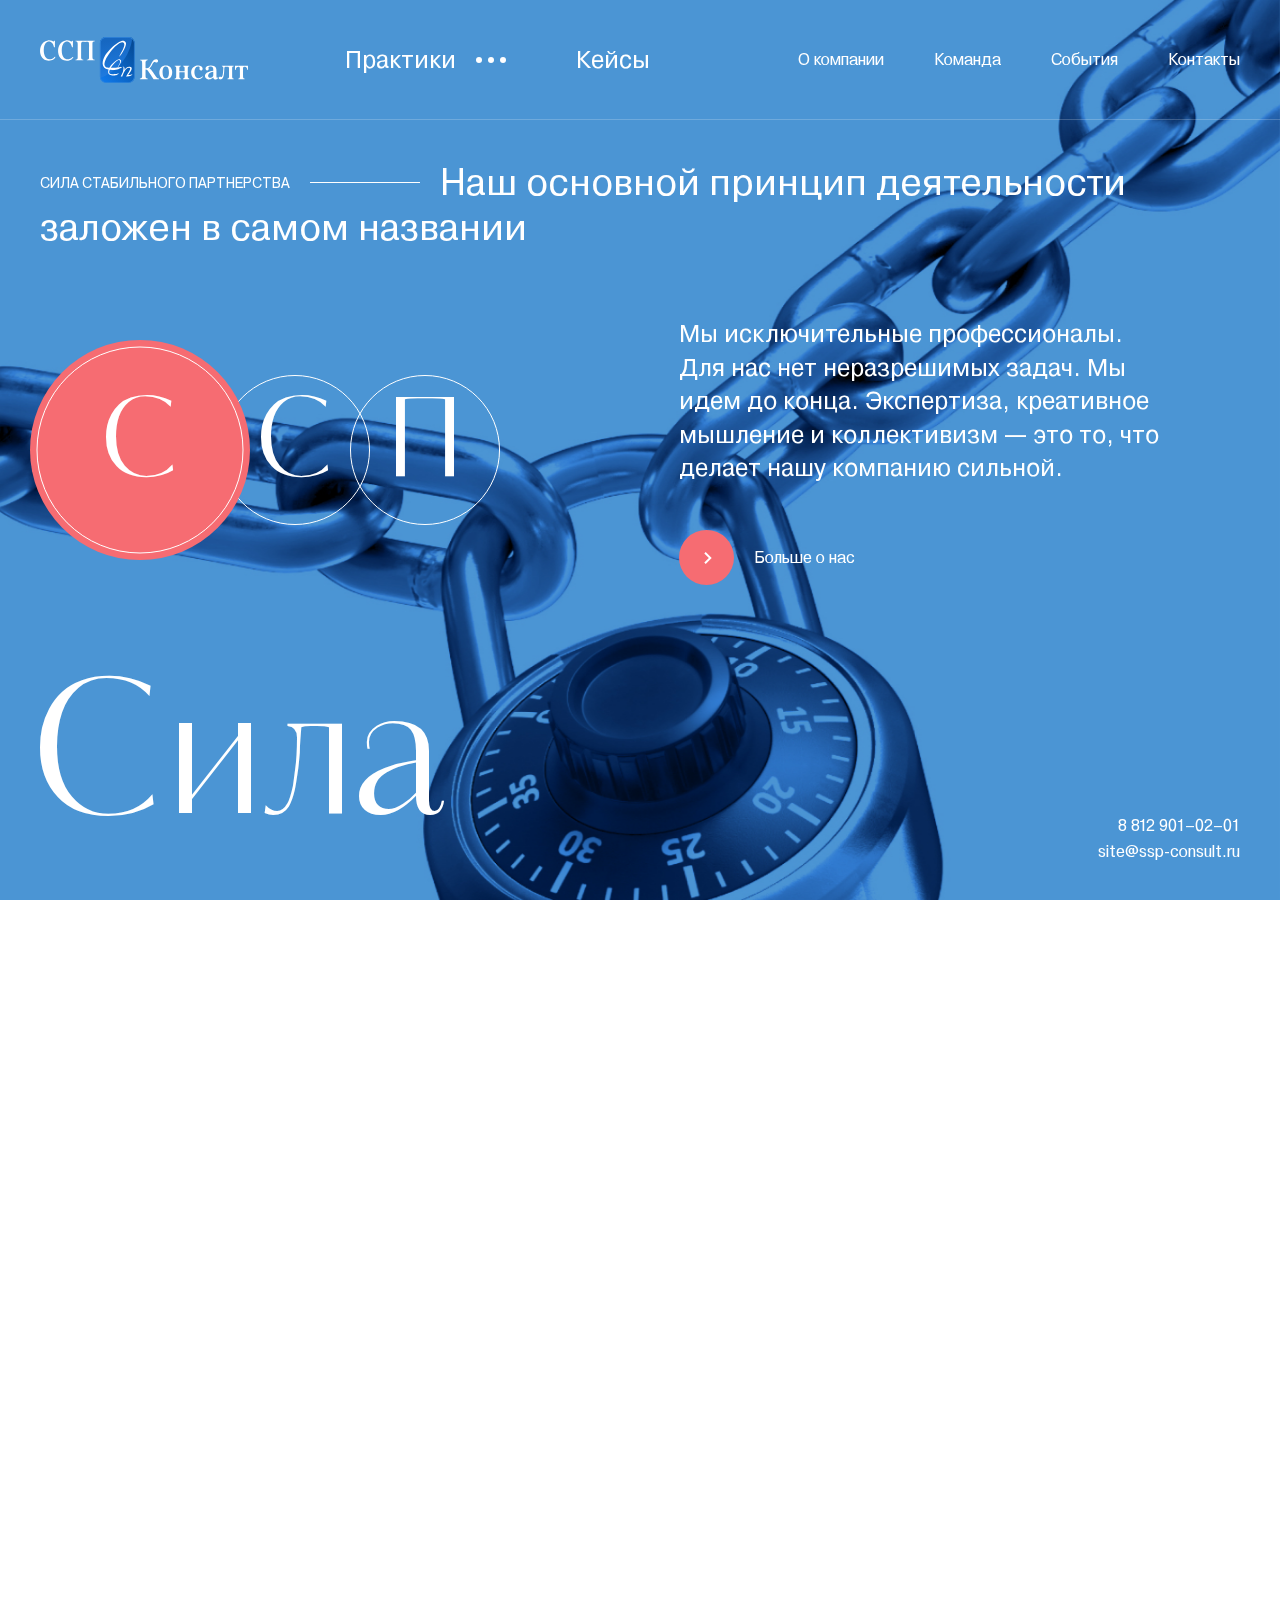
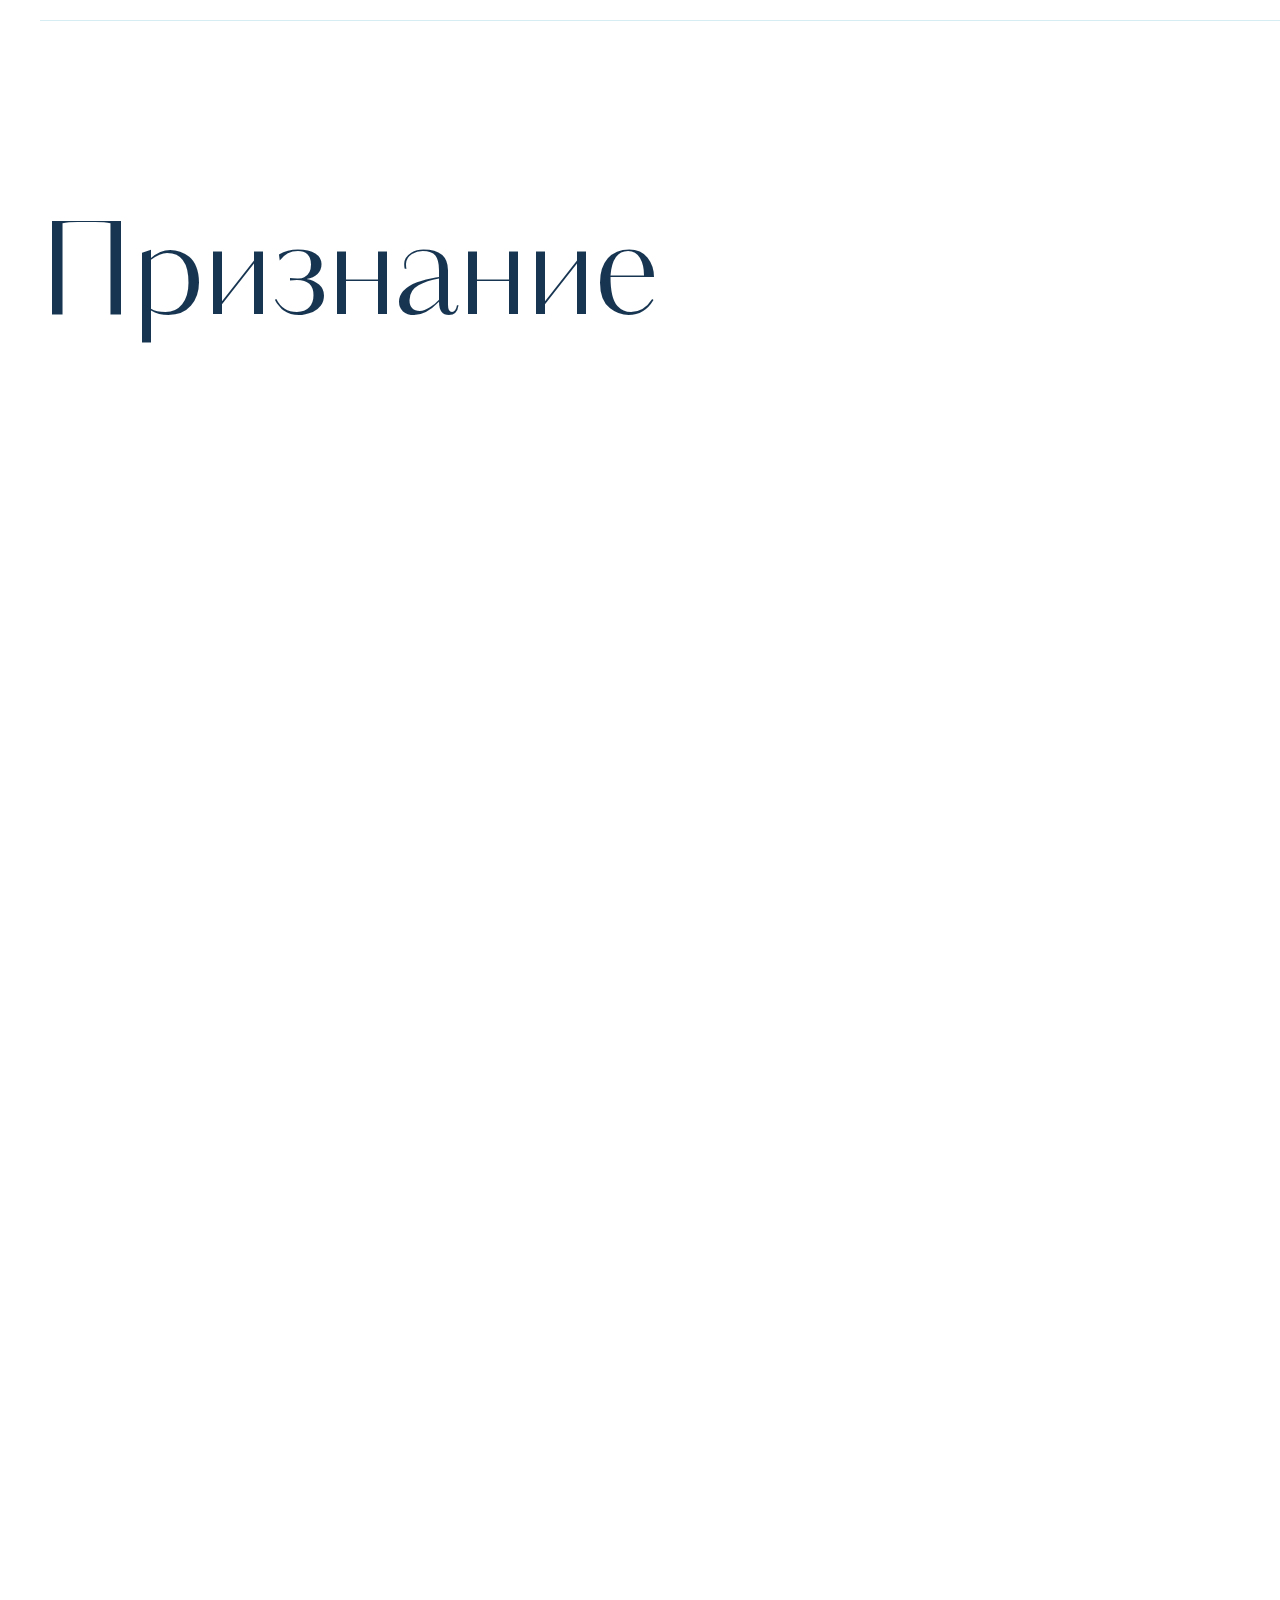
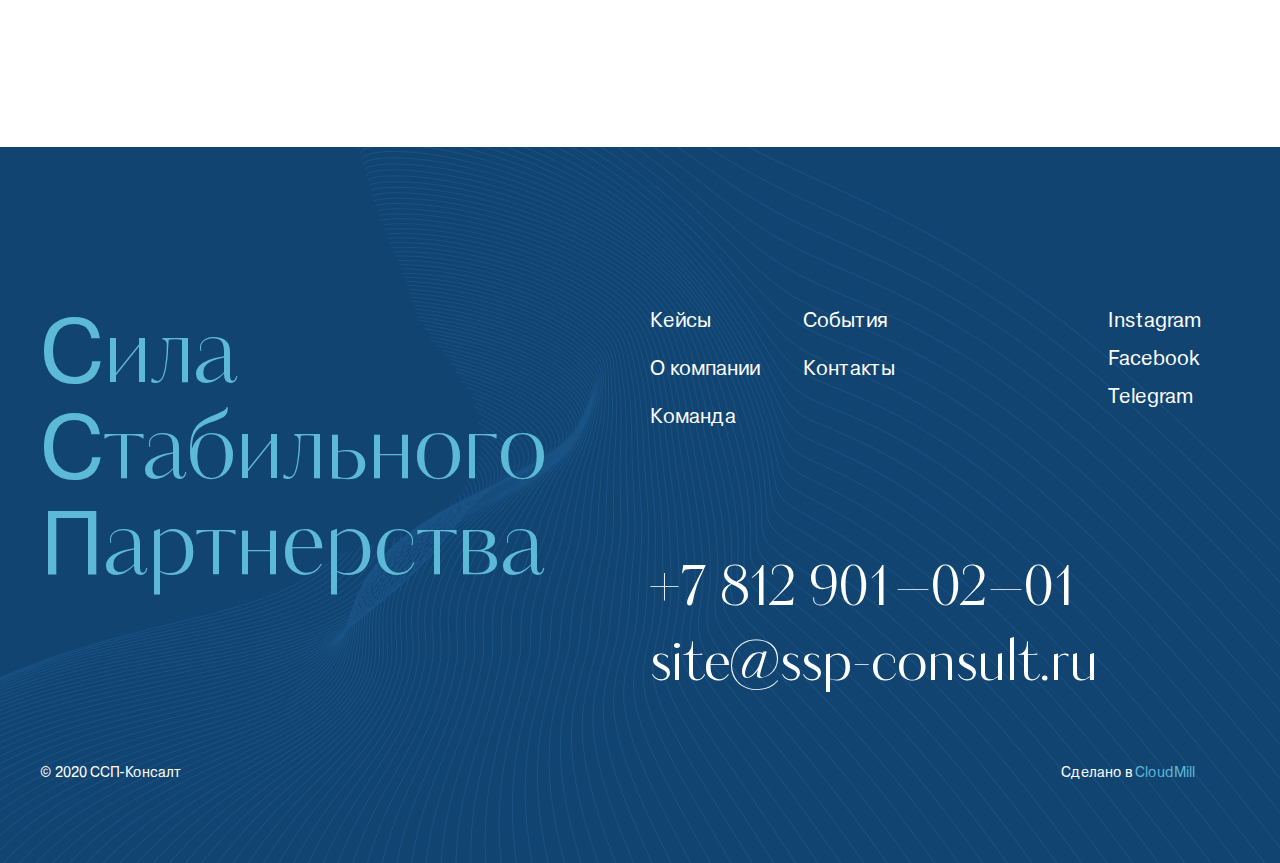
==== commit 5af998a1: "Update" ====
--- a/index.html
+++ b/index.html
@@ -11,7 +11,7 @@
 		<link href="app.css" rel="stylesheet">
 	</head>
 
-	<body id="body">
+	<body>
 		<div class="loader">
 			<p class="loader-title"><span>С</span>ила <br> <span>С</span>табильного <br> <span>П</span>артнерства</p><svg class="loader-progress" width="610" height="610">
 				<circle class="loader-progress__circle" stroke="transparent" stroke-width="1" cx="305" cy="305" r="304" fill="transparent"></circle>
@@ -21,11 +21,11 @@
 			<div class="index-page">
 				<header class="header container-fluid p-0">
 					<div class="header__content">
-						<div class="row align-items-center">
+						<div class="row align-items-center justify-content-between">
 							<div class="col-2">
 								<div class="header__logo"><a href="/"><img class="svg logo__img" src="assets/images/icons/logo.svg" alt="logo"></a></div>
 							</div>
-							<div class="col-2">
+							<div class="col-2 d-xl-block d-none">
 								<ul class="practices d-flex">
 									<li class="practices__item"><a class="link practices" href="practices">Практики<ul class="practices__item-dots">
 												<li class="dot"></li>
@@ -35,7 +35,7 @@
 									<li class="practices__item"><a class="link cases" href="cases">Кейсы</a></li>
 								</ul>
 							</div>
-							<div class="col-4">
+							<div class="col-4 d-xl-block d-none">
 								<ul class="header__menu menu d-flex justify-content-end">
 									<li class="menu__item"><a class="link about-company" href="about-company">О компании</a></li>
 									<li class="menu__item"><a class="link command" href="#">Команда</a></li>
@@ -43,6 +43,30 @@
 									<li class="menu__item"><a class="link contacts" href="contacts">Контакты</a></li>
 								</ul>
 							</div>
+							<div class="col-6 d-xl-none d-flex justify-content-end">
+								<div class="header__burger">
+									<div class="header__burger_active"><span></span></div>
+									<div class="header__burger_close"><img class="svg" src="assets/images/icons/close.svg"></div>
+								</div>
+							</div>
+						</div>
+					</div>
+					<div class="mobile-menu d-block d-xl-none">
+						<div class="mobile-menu__content">
+							<ul class="practices">
+								<li class="practices__item"><a class="link" href="practices">Практики<ul class="practices__item-dots">
+											<li class="dot"></li>
+											<li class="dot"></li>
+											<li class="dot"></li>
+										</ul></a></li>
+								<li class="practices__item"><a class="link" href="cases">Кейсы</a></li>
+							</ul>
+							<ul class="header__menu menu">
+								<li class="menu__item"><a class="link about-company" href="about-company">О компании</a></li>
+								<li class="menu__item"><a class="link command" href="#">Команда</a></li>
+								<li class="menu__item"><a class="link events" href="events">События</a></li>
+								<li class="menu__item"><a class="link contacts" href="contacts">Контакты</a></li>
+							</ul>
 						</div>
 					</div>
 				</header>
@@ -52,8 +76,8 @@
 					<div class="fulpage__slider swiper-container">
 						<div class="fulpage__slider-wrapper swiper-wrapper">
 							<div class="fulpage__slider-slide fulpage__slider-slide-1 swiper-slide">
-								<h3 class="fulpage__slider-title">Сила</h3>
-								<div class="fullpage__slider-description">
+								<h3 class="fulpage__slider-title" data-aos="fade-up">Сила</h3>
+								<div class="fullpage__slider-description" data-aos="fade-up">
 									<p>Мы исключительные профессионалы. Для нас нет неразрешимых задач. Мы идем до конца. Экспертиза, креативное мышление и коллективизм — это то, что делает нашу компанию сильной.</p><a class="more-btn" href="/about-company"><img src="assets/images/icons/arrow-right.svg" alt="more" /><span>Больше о нас</span></a>
 								</div>
 							</div>
@@ -70,7 +94,7 @@
 								</div>
 							</div>
 						</div>
-						<div class="fulpage__slider-pagination swiper-pagination">
+						<div class="fulpage__slider-pagination swiper-pagination" data-aos="fade-up">
 							<div class="fulpage__slider-bullet fulpage__slider-bullet-active swiper-pagination-bullet" data-bullet-index="0"><span class="bullet-content">С</span>
 								<div class="colored-circle"></div><svg class="bullet-progress" width="220" height="220">
 									<circle class="bullet-progress__circle" stroke="#fff" stroke-width="1" cx="104" cy="104" r="103" fill="transparent"></circle>
@@ -89,14 +113,14 @@
 						</div>
 					</div>
 					<div class="fullpage-block__content">
-						<h1 class="fullpage-block__title">
+						<h1 class="fullpage-block__title" data-aos="fade-up">
 							<p class="first-line"><span class="small-text">Сила Стабильного Партнерства</span><span class="line"></span><span class="big-text">Наш основной принцип деятельности</span></p><span class="big-text">заложен в самом названии</span>
 						</h1>
-						<div class="fullpage-block__contacts"><a class="phone" href="tel:+7 812 901–02–01">8 812 901–02–01</a><a class="email" href="mailto:site@ssp-consult.ru">site@ssp-consult.ru</a></div>
+						<div class="fullpage-block__contacts" data-aos="fade-up"><a class="phone" href="tel:+7 812 901–02–01">8 812 901–02–01</a><a class="email" href="mailto:site@ssp-consult.ru">site@ssp-consult.ru</a></div>
 					</div>
 				</div>
 				<div class="practices-block">
-					<div class="practices__slider swiper-container">
+					<div class="practices__slider swiper-container" data-aos="fade-up">
 						<div class="practices__slider-wrapper swiper-wrapper">
 							<div class="practices__slider-slide practices__slider-slide-1 swiper-slide">
 								<p class="slide__subtitle">Ведущие практики</p>
@@ -116,19 +140,19 @@
 						</div>
 					</div>
 					<div class="all-practices">
-						<p class="all-practices__title">Все практики</p>
+						<p class="all-practices__title" data-aos="fade-up">Все практики</p>
 						<div class="all-practices-block">
-							<ul class="all-practices__items">
+							<ul class="all-practices__items" data-aos="fade-up" data-aos-delay="200">
 								<li class="all-practices__item"><a class="link" href="#">Банкротство и корпоративные конфликты</a></li>
 								<li class="all-practices__item"><a class="link" href="#">Административно–правовая защита</a></li>
 								<li class="all-practices__item"><a class="link" href="#">Абонентское обслуживание</a></li>
 							</ul>
-							<ul class="all-practices__items">
+							<ul class="all-practices__items" data-aos="fade-up" data-aos-delay="400">
 								<li class="all-practices__item"><a class="link" href="#">Трудовое и административное право</a></li>
 								<li class="all-practices__item"><a class="link" href="#">Недвижимость и строительство</a></li>
 								<li class="all-practices__item"><a class="link" href="#">Страховое право</a></li>
 							</ul>
-							<ul class="all-practices__items">
+							<ul class="all-practices__items" data-aos="fade-up" data-aos-delay="600">
 								<li class="all-practices__item"><a class="link" href="#">Управление финансовой задолженностью</a></li>
 								<li class="all-practices__item"><a class="link" href="#">Разрешение споров</a></li>
 								<li class="all-practices__item"><a class="link" href="#">PRO BONO</a></li>
@@ -138,7 +162,7 @@
 				</div>
 				<div class="recognition">
 					<h2 class="recognition__title">Признание</h2>
-					<div class="recognition__content">
+					<div class="recognition__content" data-aos="fade-up">
 						<div class="recognition__content-row recognition__content-row-1">
 							<div class="recognition__content-item"><img src="assets/images/recognition-1.png" alt="recognition-1"></div>
 							<div class="recognition__content-item"><img src="assets/images/recognition-2.png" alt="recognition-2"></div>
@@ -177,7 +201,7 @@
 						</div>
 					</div>
 				</div>
-				<div class="news">
+				<div class="news" data-aos="fade-up">
 					<div class="news__subtitle">События</div>
 					<div class="news__header">
 						<h2 class="news__title">Делимся экспертизой.<br>Публикуемся в СМИ. Развиваемся.</h2><a class="more-btn" href="/events"><img src="assets/images/icons/arrow-right.svg" alt="more" /><span>Все события</span></a>
@@ -214,60 +238,44 @@
 			<footer class="footer container-fluid px-0">
 				<div class="footer__content">
 					<div class="row">
-						<div class="col-4">
+						<div class="col-8 col-md-3 col-xl-4">
 							<p class="footer__title"><span>С</span>ила <br> <span>С</span>табильного <br> <span>П</span>артнерства</p>
 						</div>
-						<div class="col-4">
-							<div class="footer-block">
-								<div class="row row-cols-1">
-									<div class="col">
-										<div class="footer__links-wrapper">
-											<div class="row justify-content-between">
-												<div class="col-4">
-													<ul class="footer__links">
-														<div class="row">
-															<div class="col">
-																<li class="footer__links-block">
-																	<ul class="footer__links-items">
-																		<li class="footer__links-item"><a class="link" href="cases">Кейсы</a></li>
-																		<li class="footer__links-item"><a class="link" href="about-company">О компании</a></li>
-																		<li class="footer__links-item"><a class="link" href="#">Команда</a></li>
-																	</ul>
-																</li>
-															</div>
-															<div class="col">
-																<li class="footer__links-block">
-																	<ul class="footer__links-items">
-																		<li class="footer__links-item"><a class="link" href="events">События</a></li>
-																		<li class="footer__links-item"><a class="link" href="contacts">Контакты</a></li>
-																	</ul>
-																</li>
-															</div>
-														</div>
-													</ul>
-												</div>
-												<div class="col-2">
-													<ul class="footer__networks">
-														<li class="footer__network"><a class="link" href="#" target="_blank">Instagram</a></li>
-														<li class="footer__network"><a class="link" href="#" target="_blank">Facebook</a></li>
-														<li class="footer__network"><a class="link" href="#" target="_blank">Telegram</a></li>
-													</ul>
-												</div>
-											</div>
-										</div>
-									</div>
-									<div class="col">
+						<div class="col-8 col-md-5 col-xl-4">
+							<div class="footer__links">
+								<div class="row">
+									<div class="col-4 col-md-2 order-1">
+										<ul class="footer__links-block">
+											<li class="footer__links-item"><a class="link" href="cases">Кейсы</a></li>
+											<li class="footer__links-item"><a class="link" href="about-company">О компании</a></li>
+											<li class="footer__links-item"><a class="link" href="#">Команда</a></li>
+										</ul>
+									</div>
+									<div class="col-4 order-2">
+										<ul class="footer__links-block">
+											<li class="footer__links-item"><a class="link" href="events">События</a></li>
+											<li class="footer__links-item"><a class="link" href="contacts">Контакты</a></li>
+										</ul>
+									</div>
+									<div class="col-4 col-md-2 order-4 order-md-3 ms-auto ms-md-0">
+										<ul class="footer__networks">
+											<li class="footer__network"><a class="link" href="#" target="_blank">Instagram</a></li>
+											<li class="footer__network"><a class="link" href="#" target="_blank">Facebook</a></li>
+											<li class="footer__network"><a class="link" href="#" target="_blank">Telegram</a></li>
+										</ul>
+									</div>
+									<div class="col-8 order-3 order-md-4">
 										<div class="footer__contacts d-flex flex-column"><a class="phone" href="tel:+7 812 901–02–01">+7 812 901–02–01</a><a class="email" href="mailto:site@ssp-consult.ru">site@ssp-consult.ru</a></div>
 									</div>
 								</div>
 							</div>
 						</div>
 					</div>
-					<div class="footer__bottom row justify-content-between">
-						<div class="col-1">
+					<div class="footer__bottom row justify-content-between flex-column flex-md-row">
+						<div class="col">
 							<p class="copyrigh">© 2020 ССП-Консалт</p>
 						</div>
-						<div class="col-1">
+						<div class="col d-flex justify-content-md-end">
 							<p class="author">Сделано в<a href="https://cloudmill.ru/" target="_blank"> CloudMill</a></p>
 						</div>
 					</div>
--- a/app.css
+++ b/app.css
@@ -1,4 +1,4 @@
-@font-face{font-family:"Pragmatica";src:url(assets/fonts/Pragmatica-Medium.e1ef481.eot);src:url(assets/fonts/Pragmatica-Medium.e1ef481.eot?#iefix) format("embedded-opentype"),url(assets/fonts/Pragmatica-Medium.a21c644.woff2) format("woff2"),url(assets/fonts/Pragmatica-Medium.6ace6a0.woff) format("woff"),url(assets/fonts/PragmaticaExtended-Medium.8fb3f9e.ttf) format("truetype");font-weight:500;font-style:normal;font-display:swap}@font-face{font-family:"Pragmatica";src:url(assets/fonts/Pragmatica-Book.64b93bb.eot);src:url(assets/fonts/Pragmatica-Book.64b93bb.eot?#iefix) format("embedded-opentype"),url(assets/fonts/Pragmatica-Book.4e7cb94.woff2) format("woff2"),url(assets/fonts/Pragmatica-Book.7b6de51.woff) format("woff"),url(assets/fonts/PragmaticaExtended-Book.eecab37.ttf) format("truetype");font-weight:normal;font-style:normal;font-display:swap}@font-face{font-family:"Kudryashev Headline";src:url(assets/fonts/KudryashevHeadline-Sans.1e652b4.eot);src:url(assets/fonts/KudryashevHeadline-Sans.1e652b4.eot?#iefix) format("embedded-opentype"),url(assets/fonts/KudryashevHeadline-Sans.0dcb8d5.woff2) format("woff2"),url(assets/fonts/KudryashevHeadline-Sans.60fa8d3.woff) format("woff"),url(assets/fonts/KudryashevHeadline-Sans.2060ede.ttf) format("truetype");font-weight:normal;font-style:normal;font-display:swap}html,body,div,span,applet,object,iframe,h1,h2,h3,h4,h5,h6,p,blockquote,pre,a,abbr,acronym,address,big,cite,code,del,dfn,em,img,ins,kbd,q,s,samp,small,strike,strong,sub,sup,tt,var,b,u,i,center,dl,dt,dd,ol,ul,li,fieldset,form,label,legend,table,caption,tbody,tfoot,thead,tr,th,td,article,aside,canvas,details,embed,figure,figcaption,footer,header,hgroup,menu,nav,output,ruby,section,summary,time,mark,audio,video{margin:0;padding:0;border:0;outline:none;font-size:100%;font:inherit;vertical-align:baseline;box-sizing:border-box}article,aside,details,figcaption,figure,footer,header,hgroup,menu,nav,section{display:block}body{line-height:1;width:100vw;height:100vh}img{width:100%;height:100%}ol,ul{list-style:none}a{text-decoration:none;color:inherit}button{outline:none;border:none;background:inherit;font-family:inherit;font-size:inherit;padding:0;margin:0;cursor:pointer}input{outline:none;border:none;background:inherit}textarea{outline:none;border:none;background:inherit;resize:none}blockquote,q{quotes:none}blockquote:before,blockquote:after,q:before,q:after{content:"";content:none}table{border-collapse:collapse;border-spacing:0}.main{color:#173551;font-family:"Pragmatica",Arial,sans-serif;padding-top:120px}.link{width:fit-content;position:relative;transition:all .6s cubic-bezier(0.45, 0, 0.55, 1) 0s}.link::before{content:"";position:absolute;bottom:-8px;right:0;height:1px;width:0;background:#fff;transition:all .6s cubic-bezier(0.45, 0, 0.55, 1) 0s}.link:hover::before{width:100%;left:0;transition:all .6s cubic-bezier(0.45, 0, 0.55, 1) 0s}.tab-btn{height:30px;width:fit-content;display:flex;justify-content:center;align-items:center;padding:0 15px;background:#fff;border:1px solid #173551;color:#173551;border-radius:4px;transition:all .6s cubic-bezier(0.45, 0, 0.55, 1) 0s}.tab-btn span{display:inline-block;font-size:20px;line-height:140%;font-family:"Kudryashev Headline",serif}.tab-btn:hover{border-color:#5DBAD7}.tab-btn.active{background:#5DBAD7;border-color:#5DBAD7;color:#fff}.tab-btn.disabled{opacity:0.6;cursor:auto}.tab-btn.disabled:hover{border-color:#173551}input[name="agree"]{position:absolute;z-index:-1;opacity:0}input[name="agree"]+label{position:relative;display:block;width:100%;margin:0 0 40px;padding-left:40px;font-size:12px;line-height:140%;font-weight:300;cursor:pointer;transition:all .6s cubic-bezier(0.45, 0, 0.55, 1) 0s}input[name="agree"]+label::before{content:"";position:absolute;top:0;left:0;width:25px;height:25px;display:flex;justify-content:center;align-items:center;border-radius:50%;border:1px solid #D6EDF4;background:transparent;background-position:center;transition:all .6s cubic-bezier(0.45, 0, 0.55, 1) 0s}input[name="agree"]+label:hover::before{border-color:#5DBAD7}input[name="agree"]+label a{font-weight:400}input[name="agree"]+label a::before{background:#173551;bottom:-2px}input[name="agree"]+label .error{position:absolute;top:100%;left:40px;color:#F66C72;font-size:12px;line-height:140%;opacity:0;transition:all .6s cubic-bezier(0.45, 0, 0.55, 1) 0s}input[name="agree"]+label .error.active{top:calc(100% + 10px);opacity:1}input[name="agree"]:checked+label::before{border-color:#5DBAD7;background-color:#5DBAD7;background-image:url([data-uri]);background-repeat:no-repeat;background-position:center;background-size:50%}.all-practices{display:flex;padding-bottom:40px;margin-top:40px;border-bottom:1px solid #D6EDF4}.all-practices__title{min-width:max-content;font-family:"Kudryashev Headline",serif;font-size:24px}.all-practices-block{width:100%;margin:8px 0 0 162px;display:flex;justify-content:space-between}.all-practices__items{width:33%;padding-right:10px;padding-left:10px;margin-right:-10px;margin-left:-10px;margin-top:8px}.all-practices__item{font-size:16px;margin-bottom:20px}.all-practices__item .link::before{background:#173551;bottom:-4px}.all-practices__item:last-child{margin:0}.before-btn{position:relative;z-index:3;display:flex;align-items:center;width:fit-content;min-height:55px;height:55px;border-radius:27.5px;padding:0 30px 0 24px}.before-btn::before{content:"";position:absolute;top:0;left:0;z-index:-1;height:100%;width:55px;border-radius:27.5px;background:#D6EDF4;transition:all .6s cubic-bezier(0.45, 0, 0.55, 1) 0s}.before-btn:hover span{color:#173551}.before-btn:hover::before{width:100%}.before-btn img{height:14px;width:10px;margin:0 41px 0 0;transform:rotate(180deg)}.before-btn span{font-size:16px;color:#173551;transition:all .6s cubic-bezier(0.45, 0, 0.55, 1) 0s}.events__subscribe{position:absolute;top:0;left:0;width:100%;height:100%}.events__subscribe-block{position:sticky;top:40px;height:fit-content}.events__subscribe-block.subscribed .subscribe input[name="email"]{opacity:0;visibility:hidden}.events__subscribe-block.subscribed .subscribe input[name="agree"]+label{opacity:0;visibility:hidden}.events__subscribe-block .filter{margin:0 0 80px}.events__subscribe-block .filter__tabs{display:flex;flex-wrap:wrap;padding:0 0 10px;margin:0 0 20px;border-bottom:1px solid #D6EDF4}.events__subscribe-block .filter__tabs .tab-btn{margin:0 10px 10px 0}.events__subscribe-block .filter__discard{display:flex;align-items:center;transition:all .6s cubic-bezier(0.45, 0, 0.55, 1) 0s}.events__subscribe-block .filter__discard:hover{color:#5DBAD7}.events__subscribe-block .filter__discard:hover .svg{transform:rotate(-180deg)}.events__subscribe-block .filter__discard:hover .svg path{fill:#5DBAD7}.events__subscribe-block .filter__discard .svg{width:24px;height:24px;margin-right:10px;transition:all .6s cubic-bezier(0.45, 0, 0.55, 1) 0s}.events__subscribe-block .filter__discard .svg path{transition:all .6s cubic-bezier(0.45, 0, 0.55, 1) 0s}.events__subscribe-block .filter__discard span{font-size:16px}.events__subscribe-block .before-btn{margin:0 0 80px}.events__subscribe-block .subscribe-title{display:none;font-size:24px;line-height:140%;font-weight:300;transition:all .6s cubic-bezier(0.45, 0, 0.55, 1) 0s}.events__subscribe-block .subscribe-title.active{display:block}.events__subscribe-block .subscribe-email{position:relative}.events__subscribe-block .subscribe-email .error{position:absolute;top:80%;color:#F66C72;font-size:12px;line-height:140%;opacity:0;transition:all .6s cubic-bezier(0.45, 0, 0.55, 1) 0s}.events__subscribe-block .subscribe-email .error.active{top:calc(100% + 5px);opacity:1}.events__subscribe-block .subscribe-btn{display:none}.events__subscribe-block .subscribe-btn.active{display:block}.events__subscribe-block .subscribe input[name="email"]{width:100%;display:block;border:none;outline:none;font-size:20px;line-height:100%;font-weight:300;color:inherit;padding-bottom:30px;margin:40px 0;border-bottom:1px solid #D6EDF4;transition:all .6s cubic-bezier(0.45, 0, 0.55, 1) 0s}.events__subscribe-block .subscribe input[name="email"]::placeholder{font-size:20px;line-height:100%;font-weight:300;color:inherit}.events__subscribe-block .share{margin:80px 0 0}.events__subscribe-block .share__title{font-weight:300;font-size:24px;line-height:140%;margin:0 0 40px}.events__subscribe-block .share__links{display:flex;flex-direction:column}.events__subscribe-block .share__links-item{margin:0 0 10px}.events__subscribe-block .share__links-item:last-child{margin:0}.events__subscribe-block .share__links-item a{position:relative;font-size:20px;line-height:140%;transition:all .6s cubic-bezier(0.45, 0, 0.55, 1) 0s}.events__subscribe-block .share__links-item a::before{content:"";position:absolute;bottom:0;left:0;width:100%;height:1px;background:#173551;transition:all .6s cubic-bezier(0.45, 0, 0.55, 1) 0s}.events__subscribe-block .share__links-item a:hover{color:#5DBAD7}.events__subscribe-block .share__links-item a:hover::before{width:0}.feedback__title{max-width:840px;font-size:55px;line-height:120%;font-weight:300;display:none}.feedback__title.active{display:block}.feedback__form{margin:80px 0 60px;display:flex;flex-direction:column;opacity:1;transition:all .6s cubic-bezier(0.45, 0, 0.55, 1) 0s}.feedback__form .feedback-field{position:relative;margin-bottom:60px}.feedback__form .feedback-field input{width:100%;padding:0 0 30px;font-size:20px;line-height:100%;border-bottom:1px solid #D6EDF4;transition:all .6s cubic-bezier(0.45, 0, 0.55, 1) 0s}.feedback__form .feedback-field input:focus{border-bottom:1px solid #5DBAD7}.feedback__form .feedback-field input::placeholder{font-size:20px;line-height:100%;color:#173551}.feedback__form .feedback-field .error{position:absolute;top:80%;color:#F66C72;font-size:12px;line-height:140%;opacity:0;transition:all .6s cubic-bezier(0.45, 0, 0.55, 1) 0s}.feedback__form .feedback-field .error.active{top:calc(100% + 5px);opacity:1}.feedback__form textarea{font-size:20px;line-height:100%;border-bottom:1px solid #D6EDF4;height:140px;transition:all .6s cubic-bezier(0.45, 0, 0.55, 1) 0s}.feedback__form textarea:focus{border-bottom:1px solid #5DBAD7}.feedback__form textarea::placeholder{font-size:20px;line-height:100%;color:#173551}.feedback__submit{display:flex;align-items:center}.feedback__submit .submit-btn{display:none}.feedback__submit .submit-btn.active{display:block}.feedback__submit input[name="agree"]+label{margin:0 0 0 210px;width:340px}.feedback.sended .feedback__form{width:0;opacity:0}.feedback.sended .feedback-agree{display:none}.more-btn{position:relative;z-index:3;display:flex;align-items:center;width:fit-content;min-height:55px;height:55px;border-radius:27.5px;padding:0 30px 0 24px}.more-btn::before{content:"";position:absolute;top:0;left:0;z-index:-1;height:100%;width:55px;border-radius:27.5px;background:#5DBAD7;transition:all .6s cubic-bezier(0.45, 0, 0.55, 1) 0s}.more-btn:hover span{color:#fff}.more-btn:hover::before{width:100%}.more-btn img{height:14px;width:10px;margin:0 41px 0 0}.more-btn span{font-size:16px;color:#173551;transition:all .6s cubic-bezier(0.45, 0, 0.55, 1) 0s}.news__item{position:relative;display:flex;flex-direction:column;height:500px;padding:20px 0 0}.news__item::before{content:"";position:absolute;left:0;top:-1px;height:1px;width:0;background:#9BD1FF;transition:all .6s cubic-bezier(0.45, 0, 0.55, 1) 0s}.news__item:hover::before{width:100%}.news__item-date{font-family:"Kudryashev Headline",serif;font-size:20px;line-height:140%}.news__item-title{font-size:39px;line-height:140%;margin:20px 0 0}.news__item-themes{margin:auto 0 40px;display:flex}.news__item-themes .news__item-theme{display:flex;justify-content:center;align-items:center;margin:0 10px 0 0}.news__item-themes .news__item-theme:last-child{margin:0}.page-title{max-width:1920px;padding:40px 40px 120px;margin:0 auto;text-align:center}.page-title h1{font-family:"Kudryashev Headline",serif;color:#173551;font-size:90px;line-height:100%}.recognition{overflow:hidden;margin:160px 0}.recognition__title{font-family:"Kudryashev Headline",serif;font-size:130px;line-height:90%;padding:0 0 0 40px;color:#173551}.recognition__content{position:relative;margin:80px 0 0;width:100%;overflow:hidden}.recognition__content-row{display:flex;align-items:center}.recognition__content-row-1{margin:0 0 20px}.recognition__content-row-2{transform:translateX(-90px)}.recognition__content-item{width:fit-content;max-width:240px;height:auto;max-height:116px;margin:0 20px 0 0}.recognition__content-item img{display:block;width:initial}.see-next{position:relative;display:block;height:400px;background:#D6EDF4;color:#173551}.see-next::before{content:"";position:absolute;left:0;top:0;z-index:0;height:100%;width:0;background:#9BD1FF;transition:all .6s cubic-bezier(0.45, 0, 0.55, 1) 0s}.see-next:hover .see-next__button{background:#173551}.see-next:hover::before{width:100%}.see-next__content{position:relative;max-width:1920px;width:100%;height:100%;padding:30px 40px 40px;margin:0 auto}.see-next__subtitle{position:relative;z-index:2;font-family:"Kudryashev Headline",serif;font-size:24px;line-height:140%;margin:10px 218px 0 0}.see-next__title{position:relative;z-index:2;font-family:"Pragmatica",Arial,sans-serif;font-size:90px;line-height:120%}.see-next__button{position:absolute;right:40px;bottom:40px;width:93px;height:93px;display:flex;justify-content:center;align-items:center;background:#5DBAD7;outline:none;border:none;padding:0;border-radius:50%;cursor:pointer;transition:all .6s cubic-bezier(0.45, 0, 0.55, 1) .3s}.see-next__button img{width:16px;height:24px}.case-item{width:100%;align-self:flex-end;background:transparent}.case-item__content{position:relative;display:flex;width:100%;padding:40px 0;border-top:1px solid #173551;transition:all .6s cubic-bezier(0.45, 0, 0.55, 1) 0s}.case-item__content:hover{background:#D6EDF4}.case-item__content .case-item__link{position:absolute;left:0;top:0;z-index:1;display:block;width:100%;height:100%}.case-item__content-title-block{max-width:506px;margin:0 auto 0 0}.case-item__content-img-block,.case-item__content .case-item__practices{width:25%;margin-left:20px}.case-item__title{font-size:30px;line-height:140%;margin-bottom:20px}.case-item .tab-btn{background:transparent}.case-item__img{width:284px;height:160px;border:1px solid #D6EDF4;display:flex;justify-content:center;align-items:center;background:#fff}.case-item__img span{display:inline-flex;justify-content:center}.case-item__img img{width:50%}.case-item__practices-title{font-size:20px;line-height:140%;font-family:"Kudryashev Headline",serif;margin-bottom:30px}.case-item__practices-block{display:flex;flex-direction:column}.case-item__practices-item{font-size:16px;line-height:100%;margin-bottom:20px;font-weight:500}.case-item__practices-item .link{position:relative;z-index:2}.case-item__practices-item .link::before{bottom:-5px;background:#173551}.case-item__practices-item:last-child{margin-bottom:0}.case-item.small{width:calc((100% / 8) * 7);padding-left:10px;padding-right:10px;margin-left:-10px;margin-right:-10px}.case-item.small .case-item__content-img-block,.case-item.small .case-item__content .case-item__practices{width:27.5%}.footer{width:100%;background-color:#124471;background-image:url(assets/images/footer-bg.dc0967e.svg);background-position:bottom;background-size:cover;padding:160px 0 80px}.footer__content{max-width:1920px;padding:0 40px;margin:0 auto;position:relative;font-family:"Pragmatica",Arial,sans-serif;color:#fff}.footer__content .footer__title{font-size:90px;color:#5DBAD7;font-family:"Kudryashev Headline",serif}.footer__content .footer__title span{font-family:"Pragmatica",Arial,sans-serif}.footer__content .footer-block .footer__links-wrapper{margin:0 0 132px;font-size:20px;line-height:140%}.footer__content .footer-block .footer__links-wrapper .link:hover{color:#9BD1FF}.footer__content .footer-block .footer__links-wrapper .link::before{background:#9BD1FF}.footer__content .footer-block .footer__links-wrapper .footer__links-block{margin:0 88px 0 0}.footer__content .footer-block .footer__links-wrapper .footer__links-block:last-child{margin:0}.footer__content .footer-block .footer__links-wrapper .footer__links-item{margin:0 0 20px}.footer__content .footer-block .footer__links-wrapper .footer__links-item:last-child{margin:0}.footer__content .footer-block .footer__links-wrapper .footer__network{margin:0 0 10px}.footer__content .footer-block .footer__links-wrapper .footer__network:last-child{margin:0}.footer__content .footer-block .footer__contacts{font-size:55px;line-height:100%;font-family:"Kudryashev Headline",serif}.footer__content .footer-block .footer__contacts a{width:fit-content;transition:all .6s cubic-bezier(0.45, 0, 0.55, 1) 0s}.footer__content .footer-block .footer__contacts a:hover{color:#9BD1FF}.footer__content .footer-block .footer__contacts .phone{margin:0 0 20px}.footer__content .footer__bottom{margin-top:70px;font-size:14px;line-height:140%}.footer__content .footer__bottom .copyrigh{font-weight:300}.footer__content .footer__bottom .author{font-weight:300}.footer__content .footer__bottom .author a{color:#5DBAD7;font-weight:normal;transition:all .6s cubic-bezier(0.45, 0, 0.55, 1) 0s}.footer__content .footer__bottom .author a:hover{color:#F66C72}.header{position:fixed;top:0;left:0;z-index:15;width:100%;height:120px;border-bottom:1px solid rgba(255,255,255,0.2);font-family:"Pragmatica",Arial,sans-serif;color:#173551;background:transparent;transition:transform .9s cubic-bezier(0.45, 0, 0.55, 1) 0s}.header::before{content:"";position:absolute;top:0;left:0;z-index:-1;background:#fff;width:100%;height:0;transition:all .9s cubic-bezier(0.45, 0, 0.55, 1) 0s}.header .link::after{content:"";position:absolute;top:calc(50% - 4px);left:-18px;width:8px;height:8px;display:none;border-radius:50%;background:#5DBAD7}.header .link::before{transition:all .9s cubic-bezier(0.45, 0, 0.55, 1) 0s;background:#173551}.header.scrolled.out{transform:translateY(-100%)}.header.scrolled::before{height:100%}.header__content{max-width:1920px;width:100%;height:100%;padding:0 40px;margin:0 auto}.header__content>.row{height:100%}.header__content .header__logo{max-width:208px;max-height:46px;min-width:125px;min-height:28px}.header__content .header__logo a{width:100%;height:100%}.header__content .header__logo a .logo__img{width:100%;height:100%}.header__content .header__logo a .logo__img path:nth-child(1),.header__content .header__logo a .logo__img path:nth-child(2){fill:#173551;transition:all .9s cubic-bezier(0.45, 0, 0.55, 1) 0s}.header__content .practices{font-size:24px}.header__content .practices__item{margin:0 70px 0 0}.header__content .practices__item:last-child{margin:0}.header__content .practices__item a{display:flex}.header__content .practices__item a .practices__item-dots{margin:0 0 0 20px;height:inherit;width:30px;display:flex;align-items:center;justify-content:space-between}.header__content .practices__item a .practices__item-dots .dot{width:6px;height:6px;background:#173551;border-radius:50%;transition:all .9s cubic-bezier(0.45, 0, 0.55, 1) 0s}.header__content .menu__item{margin:0 0 0 82px;font-size:16px}.header__content .menu__item:first-child{margin:0}.index-page .header{color:#fff}.index-page .header .link::before{background:#fff}.index-page .header .header__content .header__logo a .logo__img path:nth-child(1),.index-page .header .header__content .header__logo a .logo__img path:nth-child(2){fill:#fff}.index-page .header .header__content .practices__item a .practices__item-dots .dot{background:#fff}.index-page .header.scrolled{color:#173551}.index-page .header.scrolled .link::before{background:#173551}.index-page .header.scrolled .header__content .header__logo a .logo__img path:nth-child(1),.index-page .header.scrolled .header__content .header__logo a .logo__img path:nth-child(2){fill:#173551}.index-page .header.scrolled .header__content .practices__item a .practices__item-dots .dot{background:#173551}.practices-page .header .link.practices::after{display:block}.cases-page .header .link.cases::after{display:block}.about-company-page .header .link.about-company::after{display:block}.command-page .header .link.command::after{display:block}.events-page .header .link.events::after{display:block}.contacts-page .header .link.contacts::after{display:block}.loader{display:flex;position:fixed;top:0;left:0;z-index:100;width:100vw;height:100vh;justify-content:center;align-items:center;background:#D6EDF4;transform:translateY(0);transition:transform .6s cubic-bezier(0.45, 0, 0.55, 1) 0s}.loader.hidden{transform:translateY(-100%);transition:transform .6s cubic-bezier(0.45, 0, 0.55, 1) 0s}.loader-title{font-size:40px;line-height:100%;color:#173551;font-family:"Kudryashev Headline",serif}.loader-title span{font-family:"Pragmatica",Arial,sans-serif}.loader-progress{position:absolute;top:calc(50% - 610px / 2);left:calc(50% - 610px / 2);width:610px;height:610px}.loader-progress__circle{transform-origin:center;transform:rotate(-90deg);stroke:#173551;transition:stroke-dashoffset .6s cubic-bezier(0.45, 0, 0.55, 1) 0s}.about-company .page-title{text-align:left}.about-company .ticker{position:relative;height:286px;overflow:hidden}.about-company .ticker-wrapper{position:relative;width:100%}.about-company .ticker-wrapper.images{position:absolute;left:0;top:0;min-height:100%}.about-company .ticker-wrapper.images .str_move{width:100%;height:100%}.about-company .ticker-wrapper.images img{position:absolute;width:194px;height:140px}.about-company .ticker-wrapper.images img.ticker-img-1{top:0;left:250px;z-index:2}.about-company .ticker-wrapper.images img.ticker-img-2{bottom:0;left:50%;z-index:6}.about-company .ticker-wrapper.images img.ticker-img-3{top:0;right:240px;z-index:0}.about-company .ticker-wrapper.text{display:flex}.about-company .ticker-wrapper.text p{font-family:"Kudryashev Headline",serif;font-size:150px;line-height:140%;word-spacing:35px;white-space:nowrap;padding-top:20px}.about-company .ticker-wrapper.text p span{position:relative}.about-company .ticker-wrapper.text p span:nth-child(1){z-index:1}.about-company .ticker-wrapper.text p span:nth-child(2){z-index:3}.about-company .ticker-wrapper.text p span:nth-child(3){z-index:5}.about-company__top{max-width:1920px;padding:0 40px;margin:160px auto}.about-company__top-description{margin:0 auto 80px;font-size:39px;font-weight:300;line-height:140%;text-indent:17%}.about-company__top-subdescription{padding:40px 0 0;border-top:1px solid #173551}.about-company__top-subdescription p{font-size:18px;line-height:160%;font-weight:300}.about-company__advantages{padding:160px 40px;display:flex;justify-content:center;align-items:center;background-color:#edf5fb;background-image:url(assets/images/about-company-advantages.56d24ec.svg);background-position:bottom;background-size:cover}.about-company__advantages-text{max-width:1040px;font-size:70px;line-height:100%;text-align:center}.about-company__advantages-text span{position:relative;font-family:"Kudryashev Headline",serif}.about-company__advantages-text span::after{content:"";position:absolute;left:0;bottom:0;height:1px;width:100%;background:#173551}.about-company__clients{max-width:1920px;padding:0 40px;margin:0 auto 160px}.about-company__clients-header{margin-bottom:80px}.about-company__clients-header h2{font-size:55px;line-height:120%}.about-company__clients-header .about-company__clients-slider-navigation{display:flex}.about-company__clients-header .about-company__clients-slider-navigation .next-btn,.about-company__clients-header .about-company__clients-slider-navigation .prev-btn{width:55px;height:55px;display:flex;justify-content:center;align-items:center;background:#D6EDF4;border-radius:50%;cursor:pointer;transition:all .6s cubic-bezier(0.45, 0, 0.55, 1) 0s}.about-company__clients-header .about-company__clients-slider-navigation .next-btn:hover,.about-company__clients-header .about-company__clients-slider-navigation .prev-btn:hover{background:#5DBAD7}.about-company__clients-header .about-company__clients-slider-navigation .next-btn:hover .svg path,.about-company__clients-header .about-company__clients-slider-navigation .prev-btn:hover .svg path{fill:#fff}.about-company__clients-header .about-company__clients-slider-navigation .next-btn .svg,.about-company__clients-header .about-company__clients-slider-navigation .prev-btn .svg{width:35%}.about-company__clients-header .about-company__clients-slider-navigation .next-btn .svg path,.about-company__clients-header .about-company__clients-slider-navigation .prev-btn .svg path{fill:#173551;transition:all .6s cubic-bezier(0.45, 0, 0.55, 1) 0s}.about-company__clients-header .about-company__clients-slider-navigation .prev-btn{margin-right:10px;transform:rotate(180deg)}.about-company__clients-slider{height:300px;padding:50px 0 20px;border-top:1px solid #D6EDF4;border-bottom:1px solid #D6EDF4}.about-company__clients-slider-slide{display:flex;flex-direction:column;justify-content:space-between}.about-company__clients-slider-slide .slide-img{display:flex;align-items:center;height:100%}.about-company__clients-slider-slide .slide-img .sevkabel{width:165px;height:38px}.about-company__clients-slider-slide .slide-img .rise-development{width:165px;height:43px}.about-company__clients-slider-slide .slide-img .university{width:92px;height:92px}.about-company__clients-slider-slide .slide-img .metrostroy{width:127px;height:97px}.about-company__clients-slider-slide .slide-img .baltic-plant{width:135px;height:46px}.about-company__clients-slider-slide p{min-height:88px;font-size:16px;line-height:140%;margin:20px 0 0}.case__content{max-width:1920px;margin:40px auto 160px;padding:0 40px}.case__content .left-block{width:100%;height:100%;position:relative}.case__share{position:sticky;top:40px;height:fit-content}.case__share .share{margin:80px 0 0}.case__share .share__title{font-weight:300;font-size:24px;line-height:140%;margin:0 0 40px}.case__share .share__links{display:flex;flex-direction:column}.case__share .share__links-item{margin:0 0 10px}.case__share .share__links-item:last-child{margin:0}.case__share .share__links-item a{position:relative;font-size:20px;line-height:140%;transition:all .6s cubic-bezier(0.45, 0, 0.55, 1) 0s}.case__share .share__links-item a::before{content:"";position:absolute;bottom:0;left:0;width:100%;height:1px;background:#173551;transition:all .6s cubic-bezier(0.45, 0, 0.55, 1) 0s}.case__share .share__links-item a:hover{color:#5DBAD7}.case__share .share__links-item a:hover::before{width:0}.case__head{display:flex;flex-direction:column;align-items:center;margin-bottom:80px}.case__title{font-size:55px;line-height:100%;text-align:center;font-family:"Kudryashev Headline",serif;margin-bottom:40px}.case-block{padding-left:80px}.case-block p{font-size:18px;line-height:160%}.case-block .subject{margin-bottom:80px}.case-block .subject p{margin-bottom:20px}.case-block .subject p:last-child{margin-bottom:0}.case-block .result__title{font-size:30px;line-height:140%;margin-bottom:40px}.case-block .result__numeric-list{margin-bottom:80px}.case-block .result__numeric-list li{position:relative;padding-left:100px;font-size:16px;line-height:160%;margin-bottom:20px}.case-block .result__numeric-list li:last-child{margin-bottom:0}.case-block .result__numeric-list li span{position:absolute;top:0;left:0}.case-block .result__text{font-size:18px;line-height:160%;margin-bottom:40px}.case-block .result__disc-list li{position:relative;padding-left:100px;font-size:16px;line-height:160%;margin-bottom:20px}.case-block .result__disc-list li:last-child{margin-bottom:0}.case-block .result__disc-list li::before{content:"";position:absolute;top:8px;left:6px;display:block;width:3px;height:3px;background:#173551;border-radius:50%;text-align:center}.case__other-cases-title{font-size:130px;line-height:90%;font-family:"Kudryashev Headline",serif;margin:160px 0 80px}.case__other-cases-block{display:flex;flex-direction:column}.cases__content{max-width:1920px;margin:0 auto 120px;padding:0 40px}.cases__filter{margin-bottom:80px}.cases__filter-block{padding-bottom:20px;margin-bottom:20px;border-bottom:1px solid #D6EDF4}.cases__filter-tabs{display:flex;flex-wrap:wrap;width:83.33%;padding-right:10px;padding-left:10px;margin-right:-10px;margin-left:-10px}.cases__filter-tabs .tab-btn{margin:0 10px 10px 0}.cases__filter-discard{display:flex;align-items:center;transition:all .6s cubic-bezier(0.45, 0, 0.55, 1) 0s}.cases__filter-discard:hover{color:#5DBAD7}.cases__filter-discard:hover .svg{transform:rotate(-180deg)}.cases__filter-discard:hover .svg path{fill:#5DBAD7}.cases__filter-discard .svg{width:24px;height:24px;margin-right:10px;transition:all .6s cubic-bezier(0.45, 0, 0.55, 1) 0s}.cases__filter-discard .svg path{transition:all .6s cubic-bezier(0.45, 0, 0.55, 1) 0s}.cases__filter-discard span{font-size:16px}.cases__last{margin-bottom:80px}.cases__last-title{font-size:24px;line-height:140%;font-family:"Kudryashev Headline",serif}.cases__last .last-case{position:relative;background-color:#edf4fb;background-image:url(assets/images/last-case-bg.c5c6ad7.svg);background-repeat:no-repeat;background-size:contain;background-position:right bottom;padding:30px 40px 40px 80px;transition:all .6s cubic-bezier(0.45, 0, 0.55, 1) 0s}.cases__last .last-case:hover{background-color:#D6EDF4}.cases__last .last-case .cases__last-link{position:absolute;top:0;left:0;z-index:1;display:block;width:100%;height:100%}.cases__last .last-case__img{position:absolute;top:40px;right:40px;width:284px;height:160px;display:flex;justify-content:center;align-items:center;background:#fff}.cases__last .last-case__img span{display:inline-flex;justify-content:center}.cases__last .last-case__img img{width:50%}.cases__last .last-case__title{font-size:39px;line-height:140%;max-width:710px;margin-bottom:20px}.cases__last .last-case .tab-btn{background:transparent}.cases__last .last-case__practices{margin-top:87px}.cases__last .last-case__practices-title{font-size:20px;line-height:140%;font-family:"Kudryashev Headline",serif;margin-bottom:30px}.cases__last .last-case__practices-block{display:flex;flex-direction:column}.cases__last .last-case__practices-item{font-size:16px;line-height:100%;margin-bottom:20px;font-weight:500}.cases__last .last-case__practices-item .link{position:relative;z-index:2}.cases__last .last-case__practices-item .link::before{bottom:-5px;background:#173551}.cases__last .last-case__practices-item:last-child{margin-bottom:0}.cases__all{display:flex;flex-direction:column}.contacts{margin:0}.contacts-block{width:100%;height:725px;background:url(assets/images/contacts-bg.5f23b54.png),linear-gradient(#D6EDF4, #D6EDF4);background-position:bottom;background-repeat:no-repeat;background-size:cover;background-blend-mode:soft-light}.contacts-block__content{max-width:1920px;padding:0 40px;margin:0 auto}.contacts-block__content .page-title{padding:160px 40px 77px}.contacts-block__addresses{padding-left:25px;font-size:30px;line-height:140%;font-weight:300}.contacts-block__addresses .contacts-block__address{position:relative;margin-bottom:64px}.contacts-block__addresses .contacts-block__address:last-child{margin-bottom:0}.contacts-block__addresses .contacts-block__address .number{position:absolute;bottom:100%;left:-25px;font-family:"Kudryashev Headline",serif;font-size:24px;line-height:140%}.contacts-block__addresses .contacts-block__address .address span{white-space:nowrap}.contacts-block__links{display:flex;flex-direction:column}.contacts-block__links .phone,.contacts-block__links .email{font-size:59px;line-height:100%;font-family:"Kudryashev Headline",serif;white-space:nowrap;transition:all .6s cubic-bezier(0.45, 0, 0.55, 1) 0s}.contacts-block__links .phone:hover,.contacts-block__links .email:hover{color:#5DBAD7}.contacts-block__links .email{margin:20px 0 40px}.contacts-block__links .work-time{font-size:12px;line-height:140%;text-transform:uppercase}.contacts-block__links .work-time span{margin-bottom:5px}.contacts-block__links .work-time span:last-child{margin-bottom:0}.contacts__map{width:100%;height:600px;background:#124471}.contacts__map #map{width:100%;height:100%}.contacts__advices{max-width:1920px;padding:0 40px;margin:160px auto}.contacts__advices-subtitle{font-size:24px;line-height:140%;font-family:"Kudryashev Headline",serif;margin-bottom:20px}.contacts__advices-title{font-size:55px;line-height:120%;font-weight:300;max-width:680px}.contacts__advices-imgs{margin:86px 0 160px}.contacts__advices-join .join-title{font-weight:300;font-size:55px;line-height:120%}.contacts__advices-join .contacts__advices-networks a{position:relative;width:fit-content;font-weight:300;color:#5DBAD7;font-size:55px;line-height:120%;transition:all .6s cubic-bezier(0.45, 0, 0.55, 1) 0s}.contacts__advices-join .contacts__advices-networks a::before{content:"";position:absolute;left:0;bottom:0;width:100%;height:2px;background:#5DBAD7;transition:all .6s cubic-bezier(0.45, 0, 0.55, 1) 0s}.contacts__advices-join .contacts__advices-networks a:hover{color:#124471}.contacts__advices-join .contacts__advices-networks a:hover::before{opacity:0}.contacts__feedback{max-width:1920px;padding:0 40px;margin:0 auto 160px}.event__wrapper{max-width:1920px;padding:0 40px;margin:0 auto}.event__block{position:relative}.event__block .events__subscribe{width:25%;padding-right:10px;padding-left:10px;margin-right:-10px;margin-left:-10px;z-index:5}.event__block .event__content{position:relative}.event__block .event__content-header{display:flex;flex-direction:column;align-items:center;margin:0 0 80px}.event__block .event__content-header .event__content-title{font-family:"Kudryashev Headline",serif;font-size:55px;line-height:100%;text-align:center}.event__block .event__content-header .event__content-tabs{display:flex;flex-wrap:wrap;margin:40px 0 34px}.event__block .event__content-header .event__content-tabs .event__content-tab{margin-right:10px}.event__block .event__content-header .event__content-tabs .event__content-tab:last-child{margin:0}.event__block .event__content-header .event__content-date{font-family:"Kudryashev Headline",serif;font-size:20px;line-height:140%}.event__block .event__content-block{padding-left:80px}.event__block .event__content-block p{font-weight:300;font-size:18px;line-height:160%}.event__block .event__content-block .event__content-subject{width:78%}.event__block .event__content-block .event__content-image{width:100%;height:480px;margin:80px 0 90px}.event__block .event__content-block .event__content-results{width:78%}.event__block .event__content-block .event__content-results .results__title{font-size:30px;line-height:140%;font-weight:300;margin:0 0 40px}.event__block .event__content-block .event__content-results .results__item{margin:0 0 20px}.event__block .event__content-block .event__content-results .results__item:last-child{margin:0}.event__similar{margin:160px 0}.event__similar-title{max-width:974px;font-size:130px;line-height:90%;font-family:"Kudryashev Headline",serif;margin:0 0 80px}.event__similar-list{display:flex;justify-content:space-between;border-top:1px solid #173551}.event__similar-list .news__item{max-width:506px;margin-right:20px}.event__similar-list .news__item:last-child{margin-right:0}.events__content{max-width:1920px;margin:0 auto 160px;padding:0 40px}.events__content .left-block{width:100%;height:100%;position:relative}.events__block-list{padding-left:80px}.events__block-list .events__block-item{border-top:1px solid #173551;margin:0 0 40px}.events__block-list .events__block-item:last-child{margin:0}.events__block-list .events__block-item .events__items{display:flex;justify-content:space-between}.events__block-list .events__block-item .events__items .news__item{max-width:506px;margin-right:20px}.events__block-list .events__block-item .events__items .news__item:last-child{margin-right:0}.index-main{color:#173551;font-family:"Pragmatica",Arial,sans-serif;overflow:hidden;margin:0}.index-main .fullpage-block{position:relative;height:100vh;width:100%;padding:120px 0 0;color:#fff}.index-main .fullpage-block .fulpage__slider{position:absolute;left:0;top:0;bottom:0;right:0;z-index:1}.index-main .fullpage-block .fulpage__slider-slide .fulpage__slider-title{position:absolute;left:30px;bottom:8px;font-size:186px;line-height:140%;font-family:"Kudryashev Headline",serif}.index-main .fullpage-block .fulpage__slider-slide .fullpage__slider-description{position:absolute;right:115px;bottom:35%;max-width:486px;font-size:24px;line-height:140%}.index-main .fullpage-block .fulpage__slider-slide .fullpage__slider-description .more-btn{margin:44px 0 0}.index-main .fullpage-block .fulpage__slider-slide .fullpage__slider-description .more-btn::before{background:#F66C72}.index-main .fullpage-block .fulpage__slider-slide .fullpage__slider-description .more-btn span{color:#fff}.index-main .fullpage-block .fulpage__slider-slide-1{background:url(assets/images/header-slider-1.f2f3732.jpg);background-repeat:no-repeat;background-position:center;background-size:cover}.index-main .fullpage-block .fulpage__slider-slide-2{background:url(assets/images/header-slider-2.e5d8ffd.jpg);background-repeat:no-repeat;background-position:center;background-size:cover}.index-main .fullpage-block .fulpage__slider-slide-3{background:url(assets/images/header-slider-3.500355f.jpg);background-repeat:no-repeat;background-position:center;background-size:cover}.index-main .fullpage-block .fulpage__slider-pagination{z-index:10;display:flex;align-items:center;height:220px;width:fit-content;bottom:unset;left:40px;top:calc(50% - 220px / 2)}.index-main .fullpage-block .fulpage__slider-pagination .fulpage__slider-bullet{position:relative;display:flex;justify-content:center;align-items:center;background:transparent;cursor:pointer;margin:0;height:150px;width:150px;border:1px solid #fff;border-radius:50%;font-size:110px;font-family:"Kudryashev Headline",serif;color:#fff;opacity:1;transition:all .6s cubic-bezier(0.45, 0, 0.55, 1) 0s}.index-main .fullpage-block .fulpage__slider-pagination .fulpage__slider-bullet:nth-child(2){transform:translateX(-20px)}.index-main .fullpage-block .fulpage__slider-pagination .fulpage__slider-bullet:nth-child(3){transform:translateX(-40px)}.index-main .fullpage-block .fulpage__slider-pagination .fulpage__slider-bullet .bullet-content{position:relative;z-index:5;padding-bottom:8px}.index-main .fullpage-block .fulpage__slider-pagination .fulpage__slider-bullet .colored-circle{position:absolute;height:0;width:0;border-radius:50%;background:#F66C72;border:none;z-index:4;transition:all .6s cubic-bezier(0.45, 0, 0.55, 1) 0s}.index-main .fullpage-block .fulpage__slider-pagination .fulpage__slider-bullet .bullet-progress{position:absolute;height:0;width:0;z-index:4}.index-main .fullpage-block .fulpage__slider-pagination .fulpage__slider-bullet .bullet-progress__circle{opacity:0;transition:all .1s cubic-bezier(0.45, 0, 0.55, 1) .6s}.index-main .fullpage-block .fulpage__slider-pagination .fulpage__slider-bullet-active{width:200px;height:200px;z-index:3}.index-main .fullpage-block .fulpage__slider-pagination .fulpage__slider-bullet-active .colored-circle{height:220px;width:220px}.index-main .fullpage-block .fulpage__slider-pagination .fulpage__slider-bullet-active .bullet-progress{height:208px;width:208px}.index-main .fullpage-block .fulpage__slider-pagination .fulpage__slider-bullet-active .bullet-progress__circle{opacity:1;transform-origin:center;transform:rotate(-90deg)}.index-main .fullpage-block .fulpage__slider-pagination .fulpage__slider-bullet-filling .bullet-progress__circle{transition:stroke-dashoffset 5s cubic-bezier(0.45, 0, 0.55, 1) 0s}.index-main .fullpage-block__content{position:relative;height:100%;padding:37px 40px 40px}.index-main .fullpage-block__content .fullpage-block__title{position:absolute;top:37px;left:40px;z-index:1}.index-main .fullpage-block__content .fullpage-block__title .first-line{display:flex;align-items:center}.index-main .fullpage-block__content .fullpage-block__title .first-line .line{height:1px;width:110px;margin:0 20px;background:#fff}.index-main .fullpage-block__content .fullpage-block__title .first-line .big-text{line-height:140%}.index-main .fullpage-block__content .fullpage-block__title .small-text{font-size:14px;text-transform:uppercase}.index-main .fullpage-block__content .fullpage-block__title .big-text{font-size:37px}.index-main .fullpage-block__content .fullpage-block__contacts{position:absolute;right:40px;bottom:40px;z-index:1;display:flex;flex-direction:column;text-align:right;font-size:16px}.index-main .fullpage-block__content .fullpage-block__contacts .phone{margin:0 0 10px}.index-main .practices-block{overflow:hidden;padding:40px 0 40px 40px}.index-main .practices-block .practices__slider{position:relative;height:480px;width:1195px;margin:0;overflow:visible}.index-main .practices-block .practices__slider::before{content:"";position:absolute;top:0;left:-40px;width:40px;height:inherit;background:#fff;z-index:5}.index-main .practices-block .practices__slider-wrapper{overflow:visible}.index-main .practices-block .practices__slider-wrapper .practices__slider-slide{display:flex;flex-direction:column;justify-content:space-between;padding:40px}.index-main .practices-block .practices__slider-wrapper .practices__slider-slide-1{background:linear-gradient(#D6EDF4, #D6EDF4),linear-gradient(#a0c2cd, #a0c2cd),linear-gradient(#fff, #fff),url(assets/images/practices-slide-1.0c2e650.png);background-repeat:no-repeat;background-position:right bottom;background-blend-mode:darken, color, multiply}.index-main .practices-block .practices__slider-wrapper .practices__slider-slide-2{background:linear-gradient(#D6EDF4, #D6EDF4),linear-gradient(#a0c2cd, #a0c2cd),linear-gradient(#fff, #fff),url(assets/images/practices-slide-2.ee8471d.png);background-repeat:no-repeat;background-position:right bottom;background-blend-mode:darken, color, multiply}.index-main .practices-block .practices__slider-wrapper .practices__slider-slide-3{background:linear-gradient(#D6EDF4, #D6EDF4),linear-gradient(#a0c2cd, #a0c2cd),linear-gradient(#fff, #fff),url(assets/images/practices-slide-3.c9d56be.png);background-repeat:no-repeat;background-position:right bottom;background-blend-mode:darken, color, multiply}.index-main .practices-block .practices__slider-wrapper .practices__slider-slide .slide__subtitle{font-size:24px;font-family:"Kudryashev Headline",serif}.index-main .practices-block .practices__slider-wrapper .practices__slider-slide .slide__title{position:relative;padding:0 0 0 60px;text-transform:uppercase;font-size:39px;max-width:465px}.index-main .practices-block .practices__slider-wrapper .practices__slider-slide .slide__title span{position:absolute;left:0;top:-24px;font-family:"Kudryashev Headline",serif;font-size:24px;line-height:140%}.index-main .practices-block .practices__slider .practices__slider-button-next{top:calc(50% - 136px / 2);margin:0;right:-100px;width:180px;height:136px}.index-main .practices-block .practices__slider .practices__slider-button-next>.svg{width:180px;height:136px;transition:all .6s cubic-bezier(0.45, 0, 0.55, 1) 0s}.index-main .practices-block .practices__slider .practices__slider-button-next .button-active{position:absolute;display:flex;justify-content:center;align-items:center;width:0;height:0;background:#F66C72;border-radius:50%;transition:all .6s cubic-bezier(0.45, 0, 0.55, 1) 0s}.index-main .practices-block .practices__slider .practices__slider-button-next .button-active img{width:30%}.index-main .practices-block .practices__slider .practices__slider-button-next:hover>.svg{width:0;height:0}.index-main .practices-block .practices__slider .practices__slider-button-next:hover .button-active{transform:rotate(360deg);width:83px;height:83px}.index-main .practices-block .practices__slider .practices__slider-button-next::after{display:none}.index-main .news{max-width:1920px;padding:0 40px;margin:0 auto 160px}.index-main .news__subtitle{font-family:"Kudryashev Headline",serif;font-size:24px}.index-main .news__header{display:flex;justify-content:space-between;align-items:flex-end;margin:20px 0 80px}.index-main .news__header .news__title{font-size:55px;line-height:120%}.index-main .news__header .more-btn{margin:0 0 14px}.index-main .news__content-img{height:100%;max-height:500px;max-width:304px}.index-main .news__content-block{height:100%;border-top:1px solid #173551}.index-main .news__content .news__item{padding-right:170px}.practices{padding-top:0}.practices__header{height:725px;background:linear-gradient(#BBDFEA, #BBDFEA),linear-gradient(#9ac9d8, #9ac9d8),linear-gradient(#fff, #fff),url(assets/images/practice-1.b349dd9.jpg);background-repeat:no-repeat;background-position:right bottom;background-blend-mode:darken, color, multiply}.practices__header-content{position:relative;max-width:1920px;height:100%;margin:0 auto;padding:160px 40px 0}.practices__header-title{font-size:90px;line-height:100%;text-align:center;max-width:680px;margin:0 auto;font-family:"Kudryashev Headline",serif;color:#fff}.practices__header-number{position:absolute;left:40px;bottom:30px;font-size:100px;line-height:90%;font-family:"Kudryashev Headline",serif;color:#fff}.practices__content{max-width:1920px;margin:0 auto;padding:0 40px}.practices__about{margin:160px 0}.practices__about-title{margin-top:7px;font-size:24px;line-height:140%;font-family:"Kudryashev Headline",serif}.practices__about-top{font-size:30px;line-height:140%}.practices__about-bottom{margin-top:80px;padding-top:40px;border-top:1px solid #173551}.practices__about-bottom p{width:75%;padding-right:10px;padding-left:10px;margin-left:-10px;margin-right:-10px;font-size:18px;line-height:160%}.practices__timeline{position:relative;margin-top:160px}.practices__timeline-line{position:absolute;left:0;bottom:33px;width:100%;height:1px;background:#173551}.practices__timeline-line .col{position:relative}.practices__timeline-line .col::before{content:"";position:absolute;right:9px;bottom:0;width:1px;height:20px;background:#173551}.practices__timeline-item{position:relative;height:100%;width:100%;display:flex;flex-direction:column}.practices__timeline-item-img{width:80px;height:56px;margin-bottom:60px}.practices__timeline-item .name{font-size:16px;line-height:100%;margin-bottom:34px}.practices__timeline-item .date{font-size:16px;line-height:100%}.practices__services-title{font-size:130px;line-height:90%;font-family:"Kudryashev Headline",serif;color:#5DBAD7}.practices__services-accordion{margin-top:58px}.practices__services-accordion .accordion-item{padding:39px 40px;background:#fff;border:1px solid #D6EDF4;transition:all .6s cubic-bezier(0.45, 0, 0.55, 1) 0s}.practices__services-accordion .accordion-item.active{background:#D6EDF4;padding:39px 40px 80px}.practices__services-accordion .accordion-item.active .accordion-item__content{height:fit-content}.practices__services-accordion .accordion-item__trigger{display:flex;cursor:pointer}.practices__services-accordion .accordion-item__trigger-number{font-size:16px;line-height:120%;text-transform:uppercase;margin-right:52px}.practices__services-accordion .accordion-item__trigger-title{width:75%;text-transform:uppercase;font-size:25px;line-height:120%}.practices__services-accordion .accordion-item__trigger-img{width:40px;height:40px;display:flex;justify-content:center;align-items:center;align-self:center;margin-left:auto;transition:all .6s cubic-bezier(0.45, 0, 0.55, 1) 0s}.practices__services-accordion .accordion-item__content{height:0;padding:80px 60px 0;display:flex;flex-direction:column;align-items:center}.practices__services-accordion .accordion-item__content-top{width:calc(100% / 6 * 4);padding-left:10px;padding-right:10px;margin-left:-110px;margin-right:-110px;margin-bottom:80px}.practices__services-accordion .accordion-item__content-top-text{padding-top:40px;border-top:1px solid #173551;font-size:18px;line-height:160%}.practices__services-accordion .accordion-item__content-img{width:100%;height:470px}.practices__services-accordion .accordion-item__content-bottom{margin-top:80px;width:calc(100% / 6 * 4);padding-left:10px;padding-right:10px;margin-left:-110px;margin-right:-110px}.practices__services-accordion .accordion-item__content-bottom-text{font-size:30px;line-height:140%}.practices__services-accordion .accordion-item__content-list{margin:40px 0 80px 102px}.practices__services-accordion .accordion-item__content-list li{position:relative;margin-bottom:40px;font-size:16px;line-height:160%;padding-left:102px}.practices__services-accordion .accordion-item__content-list li span{position:absolute;left:0;top:0;font-size:16px;line-height:160%}.practices__services-accordion .accordion-item__content-list li:last-child{margin-bottom:0}.practices__services-accordion .accordion-item__content-links{padding-top:80px;border-top:1px solid #173551;display:flex}.practices__services-accordion .accordion-item__content-links_left,.practices__services-accordion .accordion-item__content-links_right{width:50%;padding-left:10px;padding-right:10px;margin-left:-10px;margin-right:-10px;display:flex;flex-direction:column}.practices__services-accordion .accordion-item__content-links_left p,.practices__services-accordion .accordion-item__content-links_right p{font-size:16px;line-height:160%;margin-bottom:5px}.practices__services-accordion .accordion-item__content-links_left .link,.practices__services-accordion .accordion-item__content-links_right .link{font-weight:500;font-size:30px;line-height:140%}.practices__services-accordion .accordion-item__content-links_left .link::before,.practices__services-accordion .accordion-item__content-links_right .link::before{background:#173551}.practices__manager{margin-top:160px;padding:160px 0;background:url(assets/images/practice-manager-bg.9f27215.svg),linear-gradient(#D6EDF4, #D6EDF4);background-size:cover;background-repeat:no-repeat;background-blend-mode:soft-light;background-position:bottom}.practices__manager-content{max-width:1920px;margin:0 auto;padding:0 40px}.practices__manager-block{border-top:1px solid #173551;padding-top:20px}.practices__manager-block .position-block{display:flex;justify-content:space-between;margin-bottom:32px}.practices__manager-block .position-block>p:first-child{font-family:"Kudryashev Headline",serif;font-size:24px;line-height:140%}.practices__manager-block .position-block .position-right{width:40%;padding-left:10px;padding-right:10px;margin-left:-10px;margin-right:-10px}.practices__manager-block .position-block .position-right p{max-width:284px;font-size:20px;line-height:140%}.practices__manager-block .name-block{margin-bottom:20px}.practices__manager-block .name-block .surname{font-size:100px;line-height:140%;font-family:"Kudryashev Headline",serif;color:#fff}.practices__manager-block .name-block .name{font-size:55px;line-height:120%;margin-top:-12px;margin-left:102px}.practices__manager-block .email{position:relative;margin-left:102px;font-size:20px;line-height:140%;transition:all .6s cubic-bezier(0.45, 0, 0.55, 1) 0s}.practices__manager-block .email::before{content:"";position:absolute;left:0;bottom:1px;width:100%;height:1px;background:#173551;transition:all .6s cubic-bezier(0.45, 0, 0.55, 1) 0s}.practices__manager-block .email:hover{color:#5DBAD7}.practices__manager-block .email:hover::before{width:0}.practices__manager-bottom{margin-top:92px;margin-left:102px;display:flex;justify-content:space-between;align-items:flex-end}.practices__manager-bottom .newtworks{display:flex;flex-direction:column;width:40%;padding-left:10px;padding-right:10px;margin-left:-10px;margin-right:-10px}.practices__manager-bottom .newtworks a{position:relative;width:fit-content;font-size:20px;line-height:140%;margin-bottom:10px;transition:all .6s cubic-bezier(0.45, 0, 0.55, 1) 0s}.practices__manager-bottom .newtworks a:last-child{margin-bottom:0}.practices__manager-bottom .newtworks a::before{content:"";position:absolute;left:0;bottom:2px;width:100%;height:1px;background:#173551;transition:all .6s cubic-bezier(0.45, 0, 0.55, 1) 0s}.practices__manager-bottom .newtworks a:hover{color:#5DBAD7}.practices__manager-bottom .newtworks a:hover::before{width:0}.practices__cases{max-width:1920px;margin:160px auto;padding:0 40px}.practices__cases-block{margin-bottom:120px}.practices__cases-title{font-size:130px;line-height:90%;font-family:"Kudryashev Headline",serif;margin-bottom:80px}.practices__cases-items{display:flex;flex-direction:column}/*!
+@font-face{font-family:"Pragmatica";src:url(assets/fonts/Pragmatica-Medium.e1ef481.eot);src:url(assets/fonts/Pragmatica-Medium.e1ef481.eot?#iefix) format("embedded-opentype"),url(assets/fonts/Pragmatica-Medium.a21c644.woff2) format("woff2"),url(assets/fonts/Pragmatica-Medium.6ace6a0.woff) format("woff"),url(assets/fonts/PragmaticaExtended-Medium.8fb3f9e.ttf) format("truetype");font-weight:500;font-style:normal;font-display:swap}@font-face{font-family:"Pragmatica";src:url(assets/fonts/Pragmatica-Book.64b93bb.eot);src:url(assets/fonts/Pragmatica-Book.64b93bb.eot?#iefix) format("embedded-opentype"),url(assets/fonts/Pragmatica-Book.4e7cb94.woff2) format("woff2"),url(assets/fonts/Pragmatica-Book.7b6de51.woff) format("woff"),url(assets/fonts/PragmaticaExtended-Book.eecab37.ttf) format("truetype");font-weight:normal;font-style:normal;font-display:swap}@font-face{font-family:"Kudryashev Headline";src:url(assets/fonts/KudryashevHeadline-Sans.1e652b4.eot);src:url(assets/fonts/KudryashevHeadline-Sans.1e652b4.eot?#iefix) format("embedded-opentype"),url(assets/fonts/KudryashevHeadline-Sans.0dcb8d5.woff2) format("woff2"),url(assets/fonts/KudryashevHeadline-Sans.60fa8d3.woff) format("woff"),url(assets/fonts/KudryashevHeadline-Sans.2060ede.ttf) format("truetype");font-weight:normal;font-style:normal;font-display:swap}html,body,div,span,applet,object,iframe,h1,h2,h3,h4,h5,h6,p,blockquote,pre,a,abbr,acronym,address,big,cite,code,del,dfn,em,img,ins,kbd,q,s,samp,small,strike,strong,sub,sup,tt,var,b,u,i,center,dl,dt,dd,ol,ul,li,fieldset,form,label,legend,table,caption,tbody,tfoot,thead,tr,th,td,article,aside,canvas,details,embed,figure,figcaption,footer,header,hgroup,menu,nav,output,ruby,section,summary,time,mark,audio,video{margin:0;padding:0;border:0;outline:none;font-size:100%;font:inherit;vertical-align:baseline;box-sizing:border-box}article,aside,details,figcaption,figure,footer,header,hgroup,menu,nav,section{display:block}body{line-height:1}img{width:100%;height:100%}ol,ul{list-style:none}a{text-decoration:none;color:inherit}button{outline:none;border:none;background:inherit;font-family:inherit;font-size:inherit;padding:0;margin:0;cursor:pointer}input{outline:none;border:none;background:inherit}textarea{outline:none;border:none;background:inherit;resize:none}blockquote,q{quotes:none}blockquote:before,blockquote:after,q:before,q:after{content:"";content:none}table{border-collapse:collapse;border-spacing:0}.main{color:#173551;font-family:"Pragmatica",Arial,sans-serif;padding-top:120px}.link{width:fit-content;position:relative;transition:all .6s cubic-bezier(0.45, 0, 0.55, 1) 0s}.link::before{content:"";position:absolute;bottom:-8px;right:0;height:1px;width:0;background:#fff;transition:all .6s cubic-bezier(0.45, 0, 0.55, 1) 0s}.link:hover::before{width:100%;left:0;transition:all .6s cubic-bezier(0.45, 0, 0.55, 1) 0s}.tab-btn{height:30px;width:fit-content;display:flex;justify-content:center;align-items:center;padding:0 15px;background:#fff;border:1px solid #173551;color:#173551;border-radius:4px;transition:all .6s cubic-bezier(0.45, 0, 0.55, 1) 0s}.tab-btn span{display:inline-block;font-size:20px;line-height:140%;font-family:"Kudryashev Headline",serif}.tab-btn:hover{border-color:#5DBAD7}.tab-btn.active{background:#5DBAD7;border-color:#5DBAD7;color:#fff}.tab-btn.disabled{opacity:0.6;cursor:auto}.tab-btn.disabled:hover{border-color:#173551}input[name="agree"]{position:absolute;z-index:-1;opacity:0}input[name="agree"]+label{position:relative;display:block;width:100%;margin:0 0 40px;padding-left:40px;font-size:12px;line-height:140%;font-weight:300;cursor:pointer;transition:all .6s cubic-bezier(0.45, 0, 0.55, 1) 0s}input[name="agree"]+label::before{content:"";position:absolute;top:0;left:0;width:25px;height:25px;display:flex;justify-content:center;align-items:center;border-radius:50%;border:1px solid #D6EDF4;background:transparent;background-position:center;transition:all .6s cubic-bezier(0.45, 0, 0.55, 1) 0s}input[name="agree"]+label:hover::before{border-color:#5DBAD7}input[name="agree"]+label a{font-weight:400}input[name="agree"]+label a::before{background:#173551;bottom:-2px}input[name="agree"]+label .error{position:absolute;top:100%;left:40px;color:#F66C72;font-size:12px;line-height:140%;opacity:0;transition:all .6s cubic-bezier(0.45, 0, 0.55, 1) 0s}input[name="agree"]+label .error.active{top:calc(100% + 10px);opacity:1}input[name="agree"]:checked+label::before{border-color:#5DBAD7;background-color:#5DBAD7;background-image:url([data-uri]);background-repeat:no-repeat;background-position:center;background-size:50%}.all-practices{display:flex;padding-bottom:40px;margin-top:40px;border-bottom:1px solid #D6EDF4}.all-practices__title{min-width:max-content;font-family:"Kudryashev Headline",serif;font-size:24px}.all-practices-block{width:100%;margin:8px 0 0 162px;display:flex;justify-content:space-between}.all-practices__items{width:33%;padding-right:10px;padding-left:10px;margin-right:-10px;margin-left:-10px;margin-top:8px}.all-practices__item{font-size:16px;margin-bottom:20px}.all-practices__item .link::before{background:#173551;bottom:-4px}.all-practices__item:last-child{margin:0}.before-btn{position:relative;z-index:3;display:flex;align-items:center;width:fit-content;min-height:55px;height:55px;border-radius:27.5px;padding:0 30px 0 24px}.before-btn::before{content:"";position:absolute;top:0;left:0;z-index:-1;height:100%;width:55px;border-radius:27.5px;background:#D6EDF4;transition:all .6s cubic-bezier(0.45, 0, 0.55, 1) 0s}.before-btn:hover span{color:#173551}.before-btn:hover::before{width:100%}.before-btn img{height:14px;width:10px;margin:0 41px 0 0;transform:rotate(180deg)}.before-btn span{font-size:16px;color:#173551;transition:all .6s cubic-bezier(0.45, 0, 0.55, 1) 0s}.events__subscribe{position:absolute;top:0;left:0;width:100%;height:100%}.events__subscribe-block{position:sticky;top:40px;height:fit-content}.events__subscribe-block.subscribed .subscribe input[name="email"]{opacity:0;visibility:hidden}.events__subscribe-block.subscribed .subscribe input[name="agree"]+label{opacity:0;visibility:hidden}.events__subscribe-block .filter{margin:0 0 80px}.events__subscribe-block .filter__tabs{display:flex;flex-wrap:wrap;padding:0 0 10px;margin:0 0 20px;border-bottom:1px solid #D6EDF4}.events__subscribe-block .filter__tabs .tab-btn{margin:0 10px 10px 0}.events__subscribe-block .filter__discard{display:flex;align-items:center;transition:all .6s cubic-bezier(0.45, 0, 0.55, 1) 0s}.events__subscribe-block .filter__discard:hover{color:#5DBAD7}.events__subscribe-block .filter__discard:hover .svg{transform:rotate(-180deg)}.events__subscribe-block .filter__discard:hover .svg path{fill:#5DBAD7}.events__subscribe-block .filter__discard .svg{width:24px;height:24px;margin-right:10px;transition:all .6s cubic-bezier(0.45, 0, 0.55, 1) 0s}.events__subscribe-block .filter__discard .svg path{transition:all .6s cubic-bezier(0.45, 0, 0.55, 1) 0s}.events__subscribe-block .filter__discard span{font-size:16px}.events__subscribe-block .before-btn{margin:0 0 80px}.events__subscribe-block .subscribe-title{display:none;font-size:24px;line-height:140%;font-weight:300;transition:all .6s cubic-bezier(0.45, 0, 0.55, 1) 0s}.events__subscribe-block .subscribe-title.active{display:block}.events__subscribe-block .subscribe-email{position:relative}.events__subscribe-block .subscribe-email .error{position:absolute;top:80%;color:#F66C72;font-size:12px;line-height:140%;opacity:0;transition:all .6s cubic-bezier(0.45, 0, 0.55, 1) 0s}.events__subscribe-block .subscribe-email .error.active{top:calc(100% + 5px);opacity:1}.events__subscribe-block .subscribe-btn{display:none}.events__subscribe-block .subscribe-btn.active{display:block}.events__subscribe-block .subscribe input[name="email"]{width:100%;display:block;border:none;outline:none;font-size:20px;line-height:100%;font-weight:300;color:inherit;padding-bottom:30px;margin:40px 0;border-bottom:1px solid #D6EDF4;transition:all .6s cubic-bezier(0.45, 0, 0.55, 1) 0s}.events__subscribe-block .subscribe input[name="email"]::placeholder{font-size:20px;line-height:100%;font-weight:300;color:inherit}.events__subscribe-block .share{margin:80px 0 0}.events__subscribe-block .share__title{font-weight:300;font-size:24px;line-height:140%;margin:0 0 40px}.events__subscribe-block .share__links{display:flex;flex-direction:column}.events__subscribe-block .share__links-item{margin:0 0 10px}.events__subscribe-block .share__links-item:last-child{margin:0}.events__subscribe-block .share__links-item a{position:relative;font-size:20px;line-height:140%;transition:all .6s cubic-bezier(0.45, 0, 0.55, 1) 0s}.events__subscribe-block .share__links-item a::before{content:"";position:absolute;bottom:0;left:0;width:100%;height:1px;background:#173551;transition:all .6s cubic-bezier(0.45, 0, 0.55, 1) 0s}.events__subscribe-block .share__links-item a:hover{color:#5DBAD7}.events__subscribe-block .share__links-item a:hover::before{width:0}.feedback__title{max-width:840px;font-size:55px;line-height:120%;font-weight:300;display:none}.feedback__title.active{display:block}.feedback__form{margin:80px 0 60px;display:flex;flex-direction:column;opacity:1;transition:all .6s cubic-bezier(0.45, 0, 0.55, 1) 0s}.feedback__form .feedback-field{position:relative;margin-bottom:60px}.feedback__form .feedback-field input{width:100%;padding:0 0 30px;font-size:20px;line-height:100%;border-bottom:1px solid #D6EDF4;transition:all .6s cubic-bezier(0.45, 0, 0.55, 1) 0s}.feedback__form .feedback-field input:focus{border-bottom:1px solid #5DBAD7}.feedback__form .feedback-field input::placeholder{font-size:20px;line-height:100%;color:#173551}.feedback__form .feedback-field .error{position:absolute;top:80%;color:#F66C72;font-size:12px;line-height:140%;opacity:0;transition:all .6s cubic-bezier(0.45, 0, 0.55, 1) 0s}.feedback__form .feedback-field .error.active{top:calc(100% + 5px);opacity:1}.feedback__form textarea{font-size:20px;line-height:100%;border-bottom:1px solid #D6EDF4;height:140px;transition:all .6s cubic-bezier(0.45, 0, 0.55, 1) 0s}.feedback__form textarea:focus{border-bottom:1px solid #5DBAD7}.feedback__form textarea::placeholder{font-size:20px;line-height:100%;color:#173551}.feedback__submit{display:flex;align-items:center}.feedback__submit .submit-btn{display:none}.feedback__submit .submit-btn.active{display:block}.feedback__submit input[name="agree"]+label{margin:0 0 0 210px;width:340px}.feedback.sended .feedback__form{width:0;opacity:0}.feedback.sended .feedback-agree{display:none}.more-btn{position:relative;z-index:3;display:flex;align-items:center;width:fit-content;min-height:55px;height:55px;border-radius:27.5px;padding:0 30px 0 24px}.more-btn::before{content:"";position:absolute;top:0;left:0;z-index:-1;height:100%;width:55px;border-radius:27.5px;background:#5DBAD7;transition:all .6s cubic-bezier(0.45, 0, 0.55, 1) 0s}.more-btn:hover span{color:#fff}.more-btn:hover::before{width:100%}.more-btn img{height:14px;width:10px;margin:0 41px 0 0}.more-btn span{font-size:16px;color:#173551;transition:all .6s cubic-bezier(0.45, 0, 0.55, 1) 0s}.news__item{position:relative;display:flex;flex-direction:column;height:500px;padding:20px 0 0}.news__item::before{content:"";position:absolute;left:0;top:-1px;height:1px;width:0;background:#9BD1FF;transition:all .6s cubic-bezier(0.45, 0, 0.55, 1) 0s}.news__item:hover::before{width:100%}.news__item-date{font-family:"Kudryashev Headline",serif;font-size:20px;line-height:140%}.news__item-title{font-size:39px;line-height:140%;margin:20px 0 0}.news__item-themes{margin:auto 0 40px;display:flex}.news__item-themes .news__item-theme{display:flex;justify-content:center;align-items:center;margin:0 10px 0 0}.news__item-themes .news__item-theme:last-child{margin:0}.page-title{max-width:1920px;padding:40px 40px 120px;margin:0 auto;text-align:center}.page-title h1{font-family:"Kudryashev Headline",serif;color:#173551;font-size:90px;line-height:100%}.recognition{overflow:hidden;margin:160px 0}.recognition__title{font-family:"Kudryashev Headline",serif;font-size:130px;line-height:90%;padding:0 0 0 40px;color:#173551}.recognition__content{position:relative;margin:80px 0 0;width:100%;overflow:hidden}.recognition__content-row{display:flex;align-items:center}.recognition__content-row-1{margin:0 0 20px}.recognition__content-row-2{transform:translateX(-90px)}.recognition__content-item{width:fit-content;max-width:240px;height:auto;max-height:116px;margin:0 20px 0 0}.recognition__content-item img{display:block;width:initial}.see-next{position:relative;display:block;height:400px;background:#D6EDF4;color:#173551}.see-next::before{content:"";position:absolute;left:0;top:0;z-index:0;height:100%;width:0;background:#9BD1FF;transition:all .6s cubic-bezier(0.45, 0, 0.55, 1) 0s}.see-next:hover .see-next__button{background:#173551}.see-next:hover::before{width:100%}.see-next__content{position:relative;max-width:1920px;width:100%;height:100%;padding:30px 40px 40px;margin:0 auto}.see-next__subtitle{position:relative;z-index:2;font-family:"Kudryashev Headline",serif;font-size:24px;line-height:140%;margin:10px 218px 0 0}.see-next__title{position:relative;z-index:2;font-family:"Pragmatica",Arial,sans-serif;font-size:90px;line-height:120%}.see-next__button{position:absolute;right:40px;bottom:40px;width:93px;height:93px;display:flex;justify-content:center;align-items:center;background:#5DBAD7;outline:none;border:none;padding:0;border-radius:50%;cursor:pointer;transition:all .6s cubic-bezier(0.45, 0, 0.55, 1) .3s}.see-next__button img{width:16px;height:24px}.case-item{width:100%;align-self:flex-end;background:transparent}.case-item__content{position:relative;display:flex;width:100%;padding:40px 0;border-top:1px solid #173551;transition:all .6s cubic-bezier(0.45, 0, 0.55, 1) 0s}.case-item__content:hover{background:#D6EDF4}.case-item__content .case-item__link{position:absolute;left:0;top:0;z-index:1;display:block;width:100%;height:100%}.case-item__content-title-block{max-width:506px;margin:0 auto 0 0}.case-item__content-img-block,.case-item__content .case-item__practices{width:25%;margin-left:20px}.case-item__title{font-size:30px;line-height:140%;margin-bottom:20px}.case-item .tab-btn{background:transparent}.case-item__img{width:284px;height:160px;border:1px solid #D6EDF4;display:flex;justify-content:center;align-items:center;background:#fff}.case-item__img span{display:inline-flex;justify-content:center}.case-item__img img{width:50%}.case-item__practices-title{font-size:20px;line-height:140%;font-family:"Kudryashev Headline",serif;margin-bottom:30px}.case-item__practices-block{display:flex;flex-direction:column}.case-item__practices-item{font-size:16px;line-height:100%;margin-bottom:20px;font-weight:500}.case-item__practices-item .link{position:relative;z-index:2}.case-item__practices-item .link::before{bottom:-5px;background:#173551}.case-item__practices-item:last-child{margin-bottom:0}.case-item.small{width:calc((100% / 8) * 7);padding-left:10px;padding-right:10px;margin-left:-10px;margin-right:-10px}.case-item.small .case-item__content-img-block,.case-item.small .case-item__content .case-item__practices{width:27.5%}.footer{width:100%;background-color:#124471;background-image:url(assets/images/footer-bg.dc0967e.svg);background-position:bottom;background-size:cover;padding:160px 0 80px}@media (max-width: 768px){.footer{padding:40px 0}}.footer__content{max-width:1920px;padding:0 40px;margin:0 auto;position:relative;font-family:"Pragmatica",Arial,sans-serif;color:#fff}@media (max-width: 1200px){.footer__content{padding:0 20px}}.footer__content .footer__title{font-size:90px;color:#5DBAD7;font-family:"Kudryashev Headline",serif}@media (max-width: 1200px){.footer__content .footer__title{font-size:40px}}@media (max-width: 768px){.footer__content .footer__title{margin-bottom:40px}}.footer__content .footer__title span{font-family:"Pragmatica",Arial,sans-serif}.footer__content .footer__links .link{font-size:20px;line-height:140%}@media (max-width: 1200px){.footer__content .footer__links .link{font-size:16px}}.footer__content .footer__links .link:hover{color:#9BD1FF}.footer__content .footer__links .link::before{background:#9BD1FF}.footer__content .footer__links-item{margin-bottom:20px}@media (max-width: 1200px){.footer__content .footer__links-item{margin-bottom:10px}}.footer__content .footer__links-item:last-child{margin:0}.footer__content .footer__links .footer__network{margin-bottom:10px}.footer__content .footer__links .footer__network:last-child{margin:0}.footer__content .footer__links .footer__contacts{margin-top:132px;font-size:55px;line-height:100%;font-family:"Kudryashev Headline",serif}@media (max-width: 1200px){.footer__content .footer__links .footer__contacts{font-size:24px}}@media (max-width: 768px){.footer__content .footer__links .footer__contacts{margin-top:40px;margin-bottom:40px}}.footer__content .footer__links .footer__contacts a{width:fit-content;transition:all .6s cubic-bezier(0.45, 0, 0.55, 1) 0s}.footer__content .footer__links .footer__contacts a:hover{color:#9BD1FF}.footer__content .footer__links .footer__contacts .phone{margin-bottom:20px}@media (max-width: 768px){.footer__content .footer__links .footer__contacts .phone{margin-bottom:15px}}.footer__content .footer__bottom{margin-top:70px;font-size:14px;line-height:140%}@media (max-width: 1200px){.footer__content .footer__bottom{font-size:12px}}@media (max-width: 768px){.footer__content .footer__bottom{margin-top:40px}}.footer__content .footer__bottom .author{display:inline-block;padding-right:45px}@media (max-width: 768px){.footer__content .footer__bottom .author{margin-top:10px;padding-right:0}}.footer__content .footer__bottom .author a{color:#5DBAD7;font-weight:normal;transition:all .6s cubic-bezier(0.45, 0, 0.55, 1) 0s}.footer__content .footer__bottom .author a:hover{color:#F66C72}.header{position:fixed;top:0;left:0;z-index:15;width:100%;height:120px;border-bottom:1px solid rgba(255,255,255,0.2);font-family:"Pragmatica",Arial,sans-serif;color:#173551;background:transparent;transition:transform .9s cubic-bezier(0.45, 0, 0.55, 1) 0s}@media (max-width: 1200px){.header{height:70px}}.header::before{content:"";position:absolute;top:0;left:0;z-index:-1;background:#fff;width:100%;height:0;transition:all .9s cubic-bezier(0.45, 0, 0.55, 1) 0s}.header .link::after{content:"";position:absolute;top:calc(50% - 4px);left:-18px;width:8px;height:8px;display:none;border-radius:50%;background:#5DBAD7}.header .link::before{transition:all .9s cubic-bezier(0.45, 0, 0.55, 1) 0s;background:#173551}.header.active .mobile-menu{left:0}.header.scrolled.out,.header.active.out{transform:translateY(-100%)}.header.scrolled::before,.header.active::before{height:100%}.header__content{max-width:1920px;width:100%;height:100%;padding:0 40px;margin:0 auto}@media (max-width: 1200px){.header__content{padding:0 20px}}.header__content>.row{height:100%}.header__content .header__logo{max-width:208px;max-height:46px;min-width:125px;min-height:28px}@media (max-width: 1200px){.header__content .header__logo{width:125px;height:28px}}.header__content .header__logo a{width:100%;height:100%}.header__content .header__logo a .logo__img{width:100%;height:100%}.header__content .header__logo a .logo__img path:nth-child(1),.header__content .header__logo a .logo__img path:nth-child(2){fill:#173551;transition:all .9s cubic-bezier(0.45, 0, 0.55, 1) 0s}.header__content .practices{font-size:24px}.header__content .practices__item{margin-right:70px}.header__content .practices__item:last-child{margin:0}.header__content .practices__item a{display:flex}.header__content .practices__item a .practices__item-dots{margin-left:20px;height:inherit;width:30px;display:flex;align-items:center;justify-content:space-between}.header__content .practices__item a .practices__item-dots .dot{width:6px;height:6px;background:#173551;border-radius:50%;transition:all .9s cubic-bezier(0.45, 0, 0.55, 1) 0s}.header__content .menu__item{margin-left:82px;font-size:16px}@media (max-width: 1680px){.header__content .menu__item{margin-left:57px}}@media (max-width: 1366px){.header__content .menu__item{margin-left:50px}}.header__content .menu__item:first-child{margin:0}.header.active .header__burger_active{display:none}.header.active .header__burger_close{display:flex}.header__burger{width:40px;height:40px;display:flex;align-items:center;cursor:pointer}.header__burger:hover .header__burger_active span::before{width:60%}.header__burger_active{display:block;transition:all .6s cubic-bezier(0.45, 0, 0.55, 1) 0s}.header__burger_active span{position:relative;display:block;width:30px;height:3px;background:#173551;transition:all .6s cubic-bezier(0.45, 0, 0.55, 1) 0s}.header__burger_active span::before{content:"";position:absolute;width:100%;height:100%;background:inherit;right:0;bottom:calc(100% + 5px);transition:all .6s cubic-bezier(0.45, 0, 0.55, 1) 0s}.header__burger_active span::after{content:"";position:absolute;width:100%;height:100%;background:inherit;left:0;top:calc(100% + 5px)}.header__burger_close{width:100%;height:100%;border-radius:50%;background:#5DBAD7;display:none;justify-content:center;align-items:center;transition:all .6s cubic-bezier(0.45, 0, 0.55, 1) 0s}.header .mobile-menu{width:100%;position:fixed;top:68px;left:100%;z-index:16;color:#173551;background:#fff;transition:all .9s cubic-bezier(0.45, 0, 0.55, 1) 0s}.header .mobile-menu__content{padding:21px 20px 40px}.header .mobile-menu__content .header__logo a .logo__img path:nth-child(1),.header .mobile-menu__content .header__logo a .logo__img path:nth-child(2){fill:#173551}.header .mobile-menu__content .practices{font-size:24px;margin-bottom:40px}.header .mobile-menu__content .practices__item{margin-bottom:20px}.header .mobile-menu__content .practices__item:last-child{margin:0}.header .mobile-menu__content .practices__item a{display:flex}.header .mobile-menu__content .practices__item a .practices__item-dots{margin-left:20px;height:inherit;width:30px;display:flex;align-items:center;justify-content:space-between}.header .mobile-menu__content .practices__item a .practices__item-dots .dot{width:6px;height:6px;background:#173551;border-radius:50%;transition:all .9s cubic-bezier(0.45, 0, 0.55, 1) 0s}.header .mobile-menu__content .menu__item{font-size:16px;margin-bottom:20px}.header .mobile-menu__content .menu__item:last-child{margin:0}.index-page .header{color:#fff}.index-page .header .link::before{background:#fff}@media (max-width: 1200px){.index-page .header .link::before{background:#173551}}.index-page .header__burger_active span{background:#fff}.index-page .header__content .header__logo a .logo__img path:nth-child(1),.index-page .header__content .header__logo a .logo__img path:nth-child(2){fill:#fff}.index-page .header__content .practices__item a .practices__item-dots .dot{background:#fff}@media (max-width: 1200px){.index-page .header__content .practices__item a .practices__item-dots .dot{background:#173551}}.index-page .header.scrolled,.index-page .header.active{color:#173551}.index-page .header.scrolled .link::before,.index-page .header.active .link::before{background:#173551}.index-page .header.scrolled .header__content .header__logo a .logo__img path:nth-child(1),.index-page .header.scrolled .header__content .header__logo a .logo__img path:nth-child(2),.index-page .header.active .header__content .header__logo a .logo__img path:nth-child(1),.index-page .header.active .header__content .header__logo a .logo__img path:nth-child(2){fill:#173551}.index-page .header.scrolled .header__content .practices__item a .practices__item-dots .dot,.index-page .header.active .header__content .practices__item a .practices__item-dots .dot{background:#173551}.index-page .header.scrolled .header__content .header__burger_active span,.index-page .header.active .header__content .header__burger_active span{background:#173551}.practices-page .header .link.practices::after{display:block}.cases-page .header .link.cases::after{display:block}.about-company-page .header .link.about-company::after{display:block}.command-page .header .link.command::after{display:block}.events-page .header .link.events::after{display:block}.contacts-page .header .link.contacts::after{display:block}.loader{display:flex;position:fixed;top:0;left:0;z-index:100;width:100vw;height:100vh;justify-content:center;align-items:center;background:#D6EDF4;transform:translateY(0);transition:transform .6s cubic-bezier(0.45, 0, 0.55, 1) 0s}.loader.hidden{transform:translateY(-100%);transition:transform .6s cubic-bezier(0.45, 0, 0.55, 1) 0s}.loader-title{font-size:40px;line-height:100%;color:#173551;font-family:"Kudryashev Headline",serif}.loader-title span{font-family:"Pragmatica",Arial,sans-serif}.loader-progress{position:absolute;top:calc(50% - 610px / 2);left:calc(50% - 610px / 2);width:610px;height:610px}.loader-progress__circle{transform-origin:center;transform:rotate(-90deg);stroke:#173551;transition:stroke-dashoffset .6s cubic-bezier(0.45, 0, 0.55, 1) 0s}.about-company .page-title{text-align:left}.about-company .ticker{position:relative;height:286px;overflow:hidden}.about-company .ticker-wrapper{position:relative;width:100%}.about-company .ticker-wrapper.images{position:absolute;left:0;top:0;min-height:100%}.about-company .ticker-wrapper.images .str_move{width:100%;height:100%}.about-company .ticker-wrapper.images img{position:absolute;width:194px;height:140px}.about-company .ticker-wrapper.images img.ticker-img-1{top:0;left:250px;z-index:2}.about-company .ticker-wrapper.images img.ticker-img-2{bottom:0;left:50%;z-index:6}.about-company .ticker-wrapper.images img.ticker-img-3{top:0;right:240px;z-index:0}.about-company .ticker-wrapper.text{display:flex}.about-company .ticker-wrapper.text p{font-family:"Kudryashev Headline",serif;font-size:150px;line-height:140%;word-spacing:35px;white-space:nowrap;padding-top:20px}.about-company .ticker-wrapper.text p span{position:relative}.about-company .ticker-wrapper.text p span:nth-child(1){z-index:1}.about-company .ticker-wrapper.text p span:nth-child(2){z-index:3}.about-company .ticker-wrapper.text p span:nth-child(3){z-index:5}.about-company__top{max-width:1920px;padding:0 40px;margin:160px auto}.about-company__top-description{margin:0 auto 80px;font-size:39px;font-weight:300;line-height:140%;text-indent:17%}.about-company__top-subdescription{padding:40px 0 0;border-top:1px solid #173551}.about-company__top-subdescription p{font-size:18px;line-height:160%;font-weight:300}.about-company__advantages{padding:160px 40px;display:flex;justify-content:center;align-items:center;background-color:#edf5fb;background-image:url(assets/images/about-company-advantages.56d24ec.svg);background-position:bottom;background-size:cover}.about-company__advantages-text{max-width:1040px;font-size:70px;line-height:100%;text-align:center}.about-company__advantages-text span{position:relative;font-family:"Kudryashev Headline",serif}.about-company__advantages-text span::after{content:"";position:absolute;left:0;bottom:0;height:1px;width:100%;background:#173551}.about-company__clients{max-width:1920px;padding:0 40px;margin:0 auto 160px}.about-company__clients-header{margin-bottom:80px}.about-company__clients-header h2{font-size:55px;line-height:120%}.about-company__clients-header .about-company__clients-slider-navigation{display:flex}.about-company__clients-header .about-company__clients-slider-navigation .next-btn,.about-company__clients-header .about-company__clients-slider-navigation .prev-btn{width:55px;height:55px;display:flex;justify-content:center;align-items:center;background:#D6EDF4;border-radius:50%;cursor:pointer;transition:all .6s cubic-bezier(0.45, 0, 0.55, 1) 0s}.about-company__clients-header .about-company__clients-slider-navigation .next-btn:hover,.about-company__clients-header .about-company__clients-slider-navigation .prev-btn:hover{background:#5DBAD7}.about-company__clients-header .about-company__clients-slider-navigation .next-btn:hover .svg path,.about-company__clients-header .about-company__clients-slider-navigation .prev-btn:hover .svg path{fill:#fff}.about-company__clients-header .about-company__clients-slider-navigation .next-btn .svg,.about-company__clients-header .about-company__clients-slider-navigation .prev-btn .svg{width:35%}.about-company__clients-header .about-company__clients-slider-navigation .next-btn .svg path,.about-company__clients-header .about-company__clients-slider-navigation .prev-btn .svg path{fill:#173551;transition:all .6s cubic-bezier(0.45, 0, 0.55, 1) 0s}.about-company__clients-header .about-company__clients-slider-navigation .prev-btn{margin-right:10px;transform:rotate(180deg)}.about-company__clients-slider{height:300px;padding:50px 0 20px;border-top:1px solid #D6EDF4;border-bottom:1px solid #D6EDF4}.about-company__clients-slider-slide{display:flex;flex-direction:column;justify-content:space-between}.about-company__clients-slider-slide .slide-img{display:flex;align-items:center;height:100%}.about-company__clients-slider-slide .slide-img .sevkabel{width:165px;height:38px}.about-company__clients-slider-slide .slide-img .rise-development{width:165px;height:43px}.about-company__clients-slider-slide .slide-img .university{width:92px;height:92px}.about-company__clients-slider-slide .slide-img .metrostroy{width:127px;height:97px}.about-company__clients-slider-slide .slide-img .baltic-plant{width:135px;height:46px}.about-company__clients-slider-slide p{min-height:88px;font-size:16px;line-height:140%;margin:20px 0 0}.case__content{max-width:1920px;margin:40px auto 160px;padding:0 40px}.case__content .left-block{width:100%;height:100%;position:relative}.case__share{position:sticky;top:40px;height:fit-content}.case__share .share{margin:80px 0 0}.case__share .share__title{font-weight:300;font-size:24px;line-height:140%;margin:0 0 40px}.case__share .share__links{display:flex;flex-direction:column}.case__share .share__links-item{margin:0 0 10px}.case__share .share__links-item:last-child{margin:0}.case__share .share__links-item a{position:relative;font-size:20px;line-height:140%;transition:all .6s cubic-bezier(0.45, 0, 0.55, 1) 0s}.case__share .share__links-item a::before{content:"";position:absolute;bottom:0;left:0;width:100%;height:1px;background:#173551;transition:all .6s cubic-bezier(0.45, 0, 0.55, 1) 0s}.case__share .share__links-item a:hover{color:#5DBAD7}.case__share .share__links-item a:hover::before{width:0}.case__head{display:flex;flex-direction:column;align-items:center;margin-bottom:80px}.case__title{font-size:55px;line-height:100%;text-align:center;font-family:"Kudryashev Headline",serif;margin-bottom:40px}.case-block{padding-left:80px}.case-block p{font-size:18px;line-height:160%}.case-block .subject{margin-bottom:80px}.case-block .subject p{margin-bottom:20px}.case-block .subject p:last-child{margin-bottom:0}.case-block .result__title{font-size:30px;line-height:140%;margin-bottom:40px}.case-block .result__numeric-list{margin-bottom:80px}.case-block .result__numeric-list li{position:relative;padding-left:100px;font-size:16px;line-height:160%;margin-bottom:20px}.case-block .result__numeric-list li:last-child{margin-bottom:0}.case-block .result__numeric-list li span{position:absolute;top:0;left:0}.case-block .result__text{font-size:18px;line-height:160%;margin-bottom:40px}.case-block .result__disc-list li{position:relative;padding-left:100px;font-size:16px;line-height:160%;margin-bottom:20px}.case-block .result__disc-list li:last-child{margin-bottom:0}.case-block .result__disc-list li::before{content:"";position:absolute;top:8px;left:6px;display:block;width:3px;height:3px;background:#173551;border-radius:50%;text-align:center}.case__other-cases-title{font-size:130px;line-height:90%;font-family:"Kudryashev Headline",serif;margin:160px 0 80px}.case__other-cases-block{display:flex;flex-direction:column}.cases__content{max-width:1920px;margin:0 auto 120px;padding:0 40px}.cases__filter{margin-bottom:80px}.cases__filter-block{padding-bottom:20px;margin-bottom:20px;border-bottom:1px solid #D6EDF4}.cases__filter-tabs{display:flex;flex-wrap:wrap;width:83.33%;padding-right:10px;padding-left:10px;margin-right:-10px;margin-left:-10px}.cases__filter-tabs .tab-btn{margin:0 10px 10px 0}.cases__filter-discard{display:flex;align-items:center;transition:all .6s cubic-bezier(0.45, 0, 0.55, 1) 0s}.cases__filter-discard:hover{color:#5DBAD7}.cases__filter-discard:hover .svg{transform:rotate(-180deg)}.cases__filter-discard:hover .svg path{fill:#5DBAD7}.cases__filter-discard .svg{width:24px;height:24px;margin-right:10px;transition:all .6s cubic-bezier(0.45, 0, 0.55, 1) 0s}.cases__filter-discard .svg path{transition:all .6s cubic-bezier(0.45, 0, 0.55, 1) 0s}.cases__filter-discard span{font-size:16px}.cases__last{margin-bottom:80px}.cases__last-title{font-size:24px;line-height:140%;font-family:"Kudryashev Headline",serif}.cases__last .last-case{position:relative;background-color:#edf4fb;background-image:url(assets/images/last-case-bg.c5c6ad7.svg);background-repeat:no-repeat;background-size:contain;background-position:right bottom;padding:30px 40px 40px 80px;transition:all .6s cubic-bezier(0.45, 0, 0.55, 1) 0s}.cases__last .last-case:hover{background-color:#D6EDF4}.cases__last .last-case .cases__last-link{position:absolute;top:0;left:0;z-index:1;display:block;width:100%;height:100%}.cases__last .last-case__img{position:absolute;top:40px;right:40px;width:284px;height:160px;display:flex;justify-content:center;align-items:center;background:#fff}.cases__last .last-case__img span{display:inline-flex;justify-content:center}.cases__last .last-case__img img{width:50%}.cases__last .last-case__title{font-size:39px;line-height:140%;max-width:710px;margin-bottom:20px}.cases__last .last-case .tab-btn{background:transparent}.cases__last .last-case__practices{margin-top:87px}.cases__last .last-case__practices-title{font-size:20px;line-height:140%;font-family:"Kudryashev Headline",serif;margin-bottom:30px}.cases__last .last-case__practices-block{display:flex;flex-direction:column}.cases__last .last-case__practices-item{font-size:16px;line-height:100%;margin-bottom:20px;font-weight:500}.cases__last .last-case__practices-item .link{position:relative;z-index:2}.cases__last .last-case__practices-item .link::before{bottom:-5px;background:#173551}.cases__last .last-case__practices-item:last-child{margin-bottom:0}.cases__all{display:flex;flex-direction:column}.contacts{margin:0}.contacts-block{width:100%;height:725px;background:url(assets/images/contacts-bg.5f23b54.png),linear-gradient(#D6EDF4, #D6EDF4);background-position:bottom;background-repeat:no-repeat;background-size:cover;background-blend-mode:soft-light}.contacts-block__content{max-width:1920px;padding:0 40px;margin:0 auto}.contacts-block__content .page-title{padding:160px 40px 77px}.contacts-block__addresses{padding-left:25px;font-size:30px;line-height:140%;font-weight:300}.contacts-block__addresses .contacts-block__address{position:relative;margin-bottom:64px}.contacts-block__addresses .contacts-block__address:last-child{margin-bottom:0}.contacts-block__addresses .contacts-block__address .number{position:absolute;bottom:100%;left:-25px;font-family:"Kudryashev Headline",serif;font-size:24px;line-height:140%}.contacts-block__addresses .contacts-block__address .address span{white-space:nowrap}.contacts-block__links{display:flex;flex-direction:column}.contacts-block__links .phone,.contacts-block__links .email{font-size:59px;line-height:100%;font-family:"Kudryashev Headline",serif;white-space:nowrap;transition:all .6s cubic-bezier(0.45, 0, 0.55, 1) 0s}.contacts-block__links .phone:hover,.contacts-block__links .email:hover{color:#5DBAD7}.contacts-block__links .email{margin:20px 0 40px}.contacts-block__links .work-time{font-size:12px;line-height:140%;text-transform:uppercase}.contacts-block__links .work-time span{margin-bottom:5px}.contacts-block__links .work-time span:last-child{margin-bottom:0}.contacts__map{width:100%;height:600px;background:#124471}.contacts__map #map{width:100%;height:100%}.contacts__advices{max-width:1920px;padding:0 40px;margin:160px auto}.contacts__advices-subtitle{font-size:24px;line-height:140%;font-family:"Kudryashev Headline",serif;margin-bottom:20px}.contacts__advices-title{font-size:55px;line-height:120%;font-weight:300;max-width:680px}.contacts__advices-imgs{margin:86px 0 160px}.contacts__advices-join .join-title{font-weight:300;font-size:55px;line-height:120%}.contacts__advices-join .contacts__advices-networks a{position:relative;width:fit-content;font-weight:300;color:#5DBAD7;font-size:55px;line-height:120%;transition:all .6s cubic-bezier(0.45, 0, 0.55, 1) 0s}.contacts__advices-join .contacts__advices-networks a::before{content:"";position:absolute;left:0;bottom:0;width:100%;height:2px;background:#5DBAD7;transition:all .6s cubic-bezier(0.45, 0, 0.55, 1) 0s}.contacts__advices-join .contacts__advices-networks a:hover{color:#124471}.contacts__advices-join .contacts__advices-networks a:hover::before{opacity:0}.contacts__feedback{max-width:1920px;padding:0 40px;margin:0 auto 160px}.event__wrapper{max-width:1920px;padding:0 40px;margin:0 auto}.event__block{position:relative}.event__block .events__subscribe{width:25%;padding-right:10px;padding-left:10px;margin-right:-10px;margin-left:-10px;z-index:5}.event__block .event__content{position:relative}.event__block .event__content-header{display:flex;flex-direction:column;align-items:center;margin:0 0 80px}.event__block .event__content-header .event__content-title{font-family:"Kudryashev Headline",serif;font-size:55px;line-height:100%;text-align:center}.event__block .event__content-header .event__content-tabs{display:flex;flex-wrap:wrap;margin:40px 0 34px}.event__block .event__content-header .event__content-tabs .event__content-tab{margin-right:10px}.event__block .event__content-header .event__content-tabs .event__content-tab:last-child{margin:0}.event__block .event__content-header .event__content-date{font-family:"Kudryashev Headline",serif;font-size:20px;line-height:140%}.event__block .event__content-block{padding-left:80px}.event__block .event__content-block p{font-weight:300;font-size:18px;line-height:160%}.event__block .event__content-block .event__content-subject{width:78%}.event__block .event__content-block .event__content-image{width:100%;height:480px;margin:80px 0 90px}.event__block .event__content-block .event__content-results{width:78%}.event__block .event__content-block .event__content-results .results__title{font-size:30px;line-height:140%;font-weight:300;margin:0 0 40px}.event__block .event__content-block .event__content-results .results__item{margin:0 0 20px}.event__block .event__content-block .event__content-results .results__item:last-child{margin:0}.event__similar{margin:160px 0}.event__similar-title{max-width:974px;font-size:130px;line-height:90%;font-family:"Kudryashev Headline",serif;margin:0 0 80px}.event__similar-list{display:flex;justify-content:space-between;border-top:1px solid #173551}.event__similar-list .news__item{max-width:506px;margin-right:20px}.event__similar-list .news__item:last-child{margin-right:0}.events__content{max-width:1920px;margin:0 auto 160px;padding:0 40px}.events__content .left-block{width:100%;height:100%;position:relative}.events__block-list{padding-left:80px}.events__block-list .events__block-item{border-top:1px solid #173551;margin:0 0 40px}.events__block-list .events__block-item:last-child{margin:0}.events__block-list .events__block-item .events__items{display:flex;justify-content:space-between}.events__block-list .events__block-item .events__items .news__item{max-width:506px;margin-right:20px}.events__block-list .events__block-item .events__items .news__item:last-child{margin-right:0}.index-main{color:#173551;font-family:"Pragmatica",Arial,sans-serif;overflow:hidden;margin:0}.index-main .fullpage-block{position:relative;height:100vh;width:100%;padding:120px 0 0;color:#fff}.index-main .fullpage-block .fulpage__slider{position:absolute;left:0;top:0;bottom:0;right:0;z-index:1}.index-main .fullpage-block .fulpage__slider-slide .fulpage__slider-title{position:absolute;left:30px;bottom:8px;font-size:186px;line-height:140%;font-family:"Kudryashev Headline",serif}.index-main .fullpage-block .fulpage__slider-slide .fullpage__slider-description{position:absolute;right:115px;bottom:35%;max-width:486px;font-size:24px;line-height:140%}.index-main .fullpage-block .fulpage__slider-slide .fullpage__slider-description .more-btn{margin:44px 0 0}.index-main .fullpage-block .fulpage__slider-slide .fullpage__slider-description .more-btn::before{background:#F66C72}.index-main .fullpage-block .fulpage__slider-slide .fullpage__slider-description .more-btn span{color:#fff}.index-main .fullpage-block .fulpage__slider-slide-1{background:url(assets/images/header-slider-1.f2f3732.jpg);background-repeat:no-repeat;background-position:center;background-size:cover}.index-main .fullpage-block .fulpage__slider-slide-2{background:url(assets/images/header-slider-2.e5d8ffd.jpg);background-repeat:no-repeat;background-position:center;background-size:cover}.index-main .fullpage-block .fulpage__slider-slide-3{background:url(assets/images/header-slider-3.500355f.jpg);background-repeat:no-repeat;background-position:center;background-size:cover}.index-main .fullpage-block .fulpage__slider-pagination{z-index:10;display:flex;align-items:center;height:220px;width:fit-content;bottom:unset;left:40px;top:calc(50% - 220px / 2)}.index-main .fullpage-block .fulpage__slider-pagination .fulpage__slider-bullet{position:relative;display:flex;justify-content:center;align-items:center;background:transparent;cursor:pointer;margin:0;height:150px;width:150px;border:1px solid #fff;border-radius:50%;font-size:110px;font-family:"Kudryashev Headline",serif;color:#fff;opacity:1;transition:all .6s cubic-bezier(0.45, 0, 0.55, 1) 0s}.index-main .fullpage-block .fulpage__slider-pagination .fulpage__slider-bullet:nth-child(2){transform:translateX(-20px)}.index-main .fullpage-block .fulpage__slider-pagination .fulpage__slider-bullet:nth-child(3){transform:translateX(-40px)}.index-main .fullpage-block .fulpage__slider-pagination .fulpage__slider-bullet .bullet-content{position:relative;z-index:5;padding-bottom:8px}.index-main .fullpage-block .fulpage__slider-pagination .fulpage__slider-bullet .colored-circle{position:absolute;height:0;width:0;border-radius:50%;background:#F66C72;border:none;z-index:4;transition:all .6s cubic-bezier(0.45, 0, 0.55, 1) 0s}.index-main .fullpage-block .fulpage__slider-pagination .fulpage__slider-bullet .bullet-progress{position:absolute;height:0;width:0;z-index:4}.index-main .fullpage-block .fulpage__slider-pagination .fulpage__slider-bullet .bullet-progress__circle{opacity:0;transition:all .1s cubic-bezier(0.45, 0, 0.55, 1) .6s}.index-main .fullpage-block .fulpage__slider-pagination .fulpage__slider-bullet-active{width:200px;height:200px;z-index:3}.index-main .fullpage-block .fulpage__slider-pagination .fulpage__slider-bullet-active .colored-circle{height:220px;width:220px}.index-main .fullpage-block .fulpage__slider-pagination .fulpage__slider-bullet-active .bullet-progress{height:208px;width:208px}.index-main .fullpage-block .fulpage__slider-pagination .fulpage__slider-bullet-active .bullet-progress__circle{opacity:1;transform-origin:center;transform:rotate(-90deg)}.index-main .fullpage-block .fulpage__slider-pagination .fulpage__slider-bullet-filling .bullet-progress__circle{transition:stroke-dashoffset 5s cubic-bezier(0.45, 0, 0.55, 1) 0s}.index-main .fullpage-block__content{position:relative;height:100%;padding:37px 40px 40px}.index-main .fullpage-block__content .fullpage-block__title{position:absolute;top:37px;left:40px;z-index:1}.index-main .fullpage-block__content .fullpage-block__title .first-line{display:flex;align-items:center}.index-main .fullpage-block__content .fullpage-block__title .first-line .line{height:1px;width:110px;margin:0 20px;background:#fff}.index-main .fullpage-block__content .fullpage-block__title .first-line .big-text{line-height:140%}.index-main .fullpage-block__content .fullpage-block__title .small-text{font-size:14px;text-transform:uppercase}.index-main .fullpage-block__content .fullpage-block__title .big-text{font-size:37px}.index-main .fullpage-block__content .fullpage-block__contacts{position:absolute;right:40px;bottom:40px;z-index:1;display:flex;flex-direction:column;text-align:right;font-size:16px}.index-main .fullpage-block__content .fullpage-block__contacts .phone{margin:0 0 10px}.index-main .practices-block{overflow:hidden;padding:40px 0 40px 40px}.index-main .practices-block .practices__slider{position:relative;height:480px;width:1195px;margin:0;overflow:visible}.index-main .practices-block .practices__slider::before{content:"";position:absolute;top:0;left:-40px;width:40px;height:inherit;background:#fff;z-index:5}.index-main .practices-block .practices__slider-wrapper{overflow:visible}.index-main .practices-block .practices__slider-wrapper .practices__slider-slide{display:flex;flex-direction:column;justify-content:space-between;padding:40px}.index-main .practices-block .practices__slider-wrapper .practices__slider-slide-1{background:linear-gradient(#D6EDF4, #D6EDF4),linear-gradient(#a0c2cd, #a0c2cd),linear-gradient(#fff, #fff),url(assets/images/practices-slide-1.0c2e650.png);background-repeat:no-repeat;background-position:right bottom;background-blend-mode:darken, color, multiply}.index-main .practices-block .practices__slider-wrapper .practices__slider-slide-2{background:linear-gradient(#D6EDF4, #D6EDF4),linear-gradient(#a0c2cd, #a0c2cd),linear-gradient(#fff, #fff),url(assets/images/practices-slide-2.ee8471d.png);background-repeat:no-repeat;background-position:right bottom;background-blend-mode:darken, color, multiply}.index-main .practices-block .practices__slider-wrapper .practices__slider-slide-3{background:linear-gradient(#D6EDF4, #D6EDF4),linear-gradient(#a0c2cd, #a0c2cd),linear-gradient(#fff, #fff),url(assets/images/practices-slide-3.c9d56be.png);background-repeat:no-repeat;background-position:right bottom;background-blend-mode:darken, color, multiply}.index-main .practices-block .practices__slider-wrapper .practices__slider-slide .slide__subtitle{font-size:24px;font-family:"Kudryashev Headline",serif}.index-main .practices-block .practices__slider-wrapper .practices__slider-slide .slide__title{position:relative;padding:0 0 0 60px;text-transform:uppercase;font-size:39px;max-width:465px}.index-main .practices-block .practices__slider-wrapper .practices__slider-slide .slide__title span{position:absolute;left:0;top:-24px;font-family:"Kudryashev Headline",serif;font-size:24px;line-height:140%}.index-main .practices-block .practices__slider .practices__slider-button-next{top:calc(50% - 136px / 2);margin:0;right:-100px;width:180px;height:136px}.index-main .practices-block .practices__slider .practices__slider-button-next>.svg{width:180px;height:136px;transition:all .6s cubic-bezier(0.45, 0, 0.55, 1) 0s}.index-main .practices-block .practices__slider .practices__slider-button-next .button-active{position:absolute;display:flex;justify-content:center;align-items:center;width:0;height:0;background:#F66C72;border-radius:50%;transition:all .6s cubic-bezier(0.45, 0, 0.55, 1) 0s}.index-main .practices-block .practices__slider .practices__slider-button-next .button-active img{width:30%}.index-main .practices-block .practices__slider .practices__slider-button-next:hover>.svg{width:0;height:0}.index-main .practices-block .practices__slider .practices__slider-button-next:hover .button-active{transform:rotate(360deg);width:83px;height:83px}.index-main .practices-block .practices__slider .practices__slider-button-next::after{display:none}.index-main .news{max-width:1920px;padding:0 40px;margin:0 auto 160px}.index-main .news__subtitle{font-family:"Kudryashev Headline",serif;font-size:24px}.index-main .news__header{display:flex;justify-content:space-between;align-items:flex-end;margin:20px 0 80px}.index-main .news__header .news__title{font-size:55px;line-height:120%}.index-main .news__header .more-btn{margin:0 0 14px}.index-main .news__content-img{height:100%;max-height:500px;max-width:304px}.index-main .news__content-block{height:100%;border-top:1px solid #173551}.index-main .news__content .news__item{padding-right:170px}.practices{padding-top:0}.practices__header{height:725px;background:linear-gradient(#BBDFEA, #BBDFEA),linear-gradient(#9ac9d8, #9ac9d8),linear-gradient(#fff, #fff),url(assets/images/practice-1.b349dd9.jpg);background-repeat:no-repeat;background-position:right bottom;background-blend-mode:darken, color, multiply}.practices__header-content{position:relative;max-width:1920px;height:100%;margin:0 auto;padding:160px 40px 0}.practices__header-title{font-size:90px;line-height:100%;text-align:center;max-width:680px;margin:0 auto;font-family:"Kudryashev Headline",serif;color:#fff}.practices__header-number{position:absolute;left:40px;bottom:30px;font-size:100px;line-height:90%;font-family:"Kudryashev Headline",serif;color:#fff}.practices__content{max-width:1920px;margin:0 auto;padding:0 40px}.practices__about{margin:160px 0}.practices__about-title{margin-top:7px;font-size:24px;line-height:140%;font-family:"Kudryashev Headline",serif}.practices__about-top{font-size:30px;line-height:140%}.practices__about-bottom{margin-top:80px;padding-top:40px;border-top:1px solid #173551}.practices__about-bottom p{width:75%;padding-right:10px;padding-left:10px;margin-left:-10px;margin-right:-10px;font-size:18px;line-height:160%}.practices__timeline{position:relative;margin-top:160px}.practices__timeline-line{position:absolute;left:0;bottom:33px;width:100%;height:1px;background:#173551}.practices__timeline-line .col{position:relative}.practices__timeline-line .col::before{content:"";position:absolute;right:9px;bottom:0;width:1px;height:20px;background:#173551}.practices__timeline-item{position:relative;height:100%;width:100%;display:flex;flex-direction:column}.practices__timeline-item-img{width:80px;height:56px;margin-bottom:60px}.practices__timeline-item .name{font-size:16px;line-height:100%;margin-bottom:34px}.practices__timeline-item .date{font-size:16px;line-height:100%}.practices__services-title{font-size:130px;line-height:90%;font-family:"Kudryashev Headline",serif;color:#5DBAD7}.practices__services-accordion{margin-top:58px}.practices__services-accordion .accordion-item{background:#fff;border:1px solid #D6EDF4;transition:all .6s cubic-bezier(0.45, 0, 0.55, 1) 0s}.practices__services-accordion .accordion-item.active{background:#D6EDF4}.practices__services-accordion .accordion-item.active .accordion-item__trigger-img{transform:rotate(180deg)}.practices__services-accordion .accordion-item.active .accordion-item__trigger:hover .accordion-item__trigger-img{transform:rotate(0)}.practices__services-accordion .accordion-item__trigger{padding:39px 40px;display:flex;background:inherit;cursor:pointer;transition:all .6s cubic-bezier(0.45, 0, 0.55, 1) 0s}.practices__services-accordion .accordion-item__trigger:hover{background:#D6EDF4}.practices__services-accordion .accordion-item__trigger:hover .accordion-item__trigger-img{transform:rotate(180deg)}.practices__services-accordion .accordion-item__trigger-number{font-size:16px;line-height:120%;text-transform:uppercase;margin-right:52px}.practices__services-accordion .accordion-item__trigger-title{width:75%;text-transform:uppercase;font-size:25px;line-height:120%}.practices__services-accordion .accordion-item__trigger-img{width:40px;height:40px;display:flex;justify-content:center;align-items:center;align-self:center;margin-left:auto;transition:all .6s cubic-bezier(0.45, 0, 0.55, 1) 0s}.practices__services-accordion .accordion-item__content{padding:41px 0 80px;display:flex;flex-direction:column;align-items:center}.practices__services-accordion .accordion-item__content-top{width:calc(100% / 6 * 4);padding-left:10px;padding-right:10px;margin-left:-110px;margin-right:-110px;margin-bottom:80px}.practices__services-accordion .accordion-item__content-top-text{padding-top:40px;border-top:1px solid #173551;font-size:18px;line-height:160%}.practices__services-accordion .accordion-item__content-img{width:100%;height:470px;padding:0 100px}.practices__services-accordion .accordion-item__content-bottom{margin-top:80px;width:calc(100% / 6 * 4);padding-left:10px;padding-right:10px;margin-left:-110px;margin-right:-110px}.practices__services-accordion .accordion-item__content-bottom-text{font-size:30px;line-height:140%}.practices__services-accordion .accordion-item__content-list{margin:40px 0 80px 102px}.practices__services-accordion .accordion-item__content-list li{position:relative;margin-bottom:40px;font-size:16px;line-height:160%;padding-left:102px}.practices__services-accordion .accordion-item__content-list li span{position:absolute;left:0;top:0;font-size:16px;line-height:160%}.practices__services-accordion .accordion-item__content-list li:last-child{margin-bottom:0}.practices__services-accordion .accordion-item__content-links{padding-top:80px;border-top:1px solid #173551;display:flex}.practices__services-accordion .accordion-item__content-links_left,.practices__services-accordion .accordion-item__content-links_right{width:50%;padding-left:10px;padding-right:10px;margin-left:-10px;margin-right:-10px;display:flex;flex-direction:column}.practices__services-accordion .accordion-item__content-links_left p,.practices__services-accordion .accordion-item__content-links_right p{font-size:16px;line-height:160%;margin-bottom:5px}.practices__services-accordion .accordion-item__content-links_left .link,.practices__services-accordion .accordion-item__content-links_right .link{font-weight:500;font-size:30px;line-height:140%}.practices__services-accordion .accordion-item__content-links_left .link::before,.practices__services-accordion .accordion-item__content-links_right .link::before{background:#173551}.practices__manager{margin-top:160px;padding:160px 0;background:url(assets/images/practice-manager-bg.9f27215.svg),linear-gradient(#D6EDF4, #D6EDF4);background-size:cover;background-repeat:no-repeat;background-blend-mode:soft-light;background-position:bottom}.practices__manager-content{max-width:1920px;margin:0 auto;padding:0 40px}.practices__manager-block{border-top:1px solid #173551;padding-top:20px}.practices__manager-block .position-block{display:flex;justify-content:space-between;margin-bottom:32px}.practices__manager-block .position-block>p:first-child{font-family:"Kudryashev Headline",serif;font-size:24px;line-height:140%}.practices__manager-block .position-block .position-right{width:40%;padding-left:10px;padding-right:10px;margin-left:-10px;margin-right:-10px}.practices__manager-block .position-block .position-right p{max-width:284px;font-size:20px;line-height:140%}.practices__manager-block .name-block{margin-bottom:20px}.practices__manager-block .name-block .surname{font-size:100px;line-height:140%;font-family:"Kudryashev Headline",serif;color:#fff}.practices__manager-block .name-block .name{font-size:55px;line-height:120%;margin-top:-12px;margin-left:102px}.practices__manager-block .email{position:relative;margin-left:102px;font-size:20px;line-height:140%;transition:all .6s cubic-bezier(0.45, 0, 0.55, 1) 0s}.practices__manager-block .email::before{content:"";position:absolute;left:0;bottom:1px;width:100%;height:1px;background:#173551;transition:all .6s cubic-bezier(0.45, 0, 0.55, 1) 0s}.practices__manager-block .email:hover{color:#5DBAD7}.practices__manager-block .email:hover::before{width:0}.practices__manager-bottom{margin-top:92px;margin-left:102px;display:flex;justify-content:space-between;align-items:flex-end}.practices__manager-bottom .newtworks{display:flex;flex-direction:column;width:40%;padding-left:10px;padding-right:10px;margin-left:-10px;margin-right:-10px}.practices__manager-bottom .newtworks a{position:relative;width:fit-content;font-size:20px;line-height:140%;margin-bottom:10px;transition:all .6s cubic-bezier(0.45, 0, 0.55, 1) 0s}.practices__manager-bottom .newtworks a:last-child{margin-bottom:0}.practices__manager-bottom .newtworks a::before{content:"";position:absolute;left:0;bottom:2px;width:100%;height:1px;background:#173551;transition:all .6s cubic-bezier(0.45, 0, 0.55, 1) 0s}.practices__manager-bottom .newtworks a:hover{color:#5DBAD7}.practices__manager-bottom .newtworks a:hover::before{width:0}.practices__cases{max-width:1920px;margin:160px auto;padding:0 40px}.practices__cases-block{margin-bottom:120px}.practices__cases-title{font-size:130px;line-height:90%;font-family:"Kudryashev Headline",serif;margin-bottom:80px}.practices__cases-items{display:flex;flex-direction:column}/*!
  * Bootstrap Grid v5.0.0-beta2 (https://getbootstrap.com/)
  * Copyright 2011-2021 The Bootstrap Authors
  * Copyright 2011-2021 Twitter, Inc.
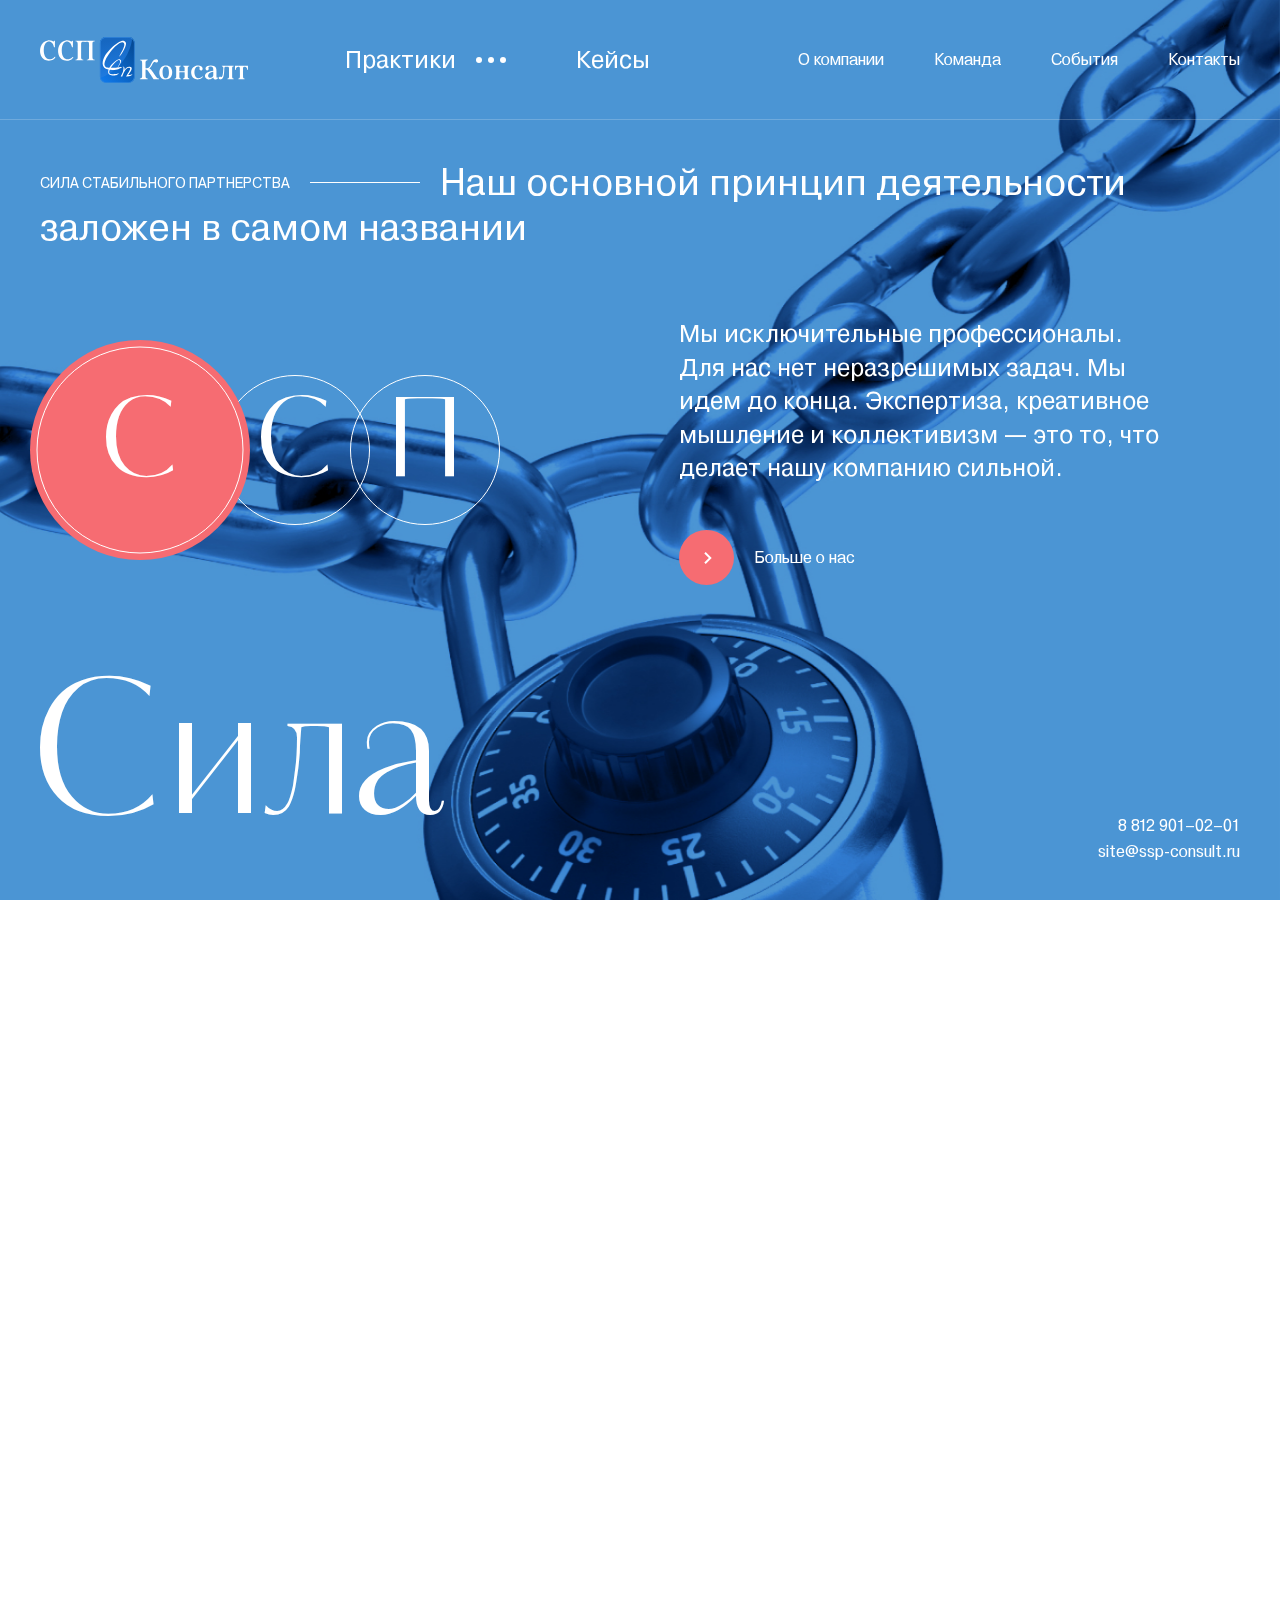
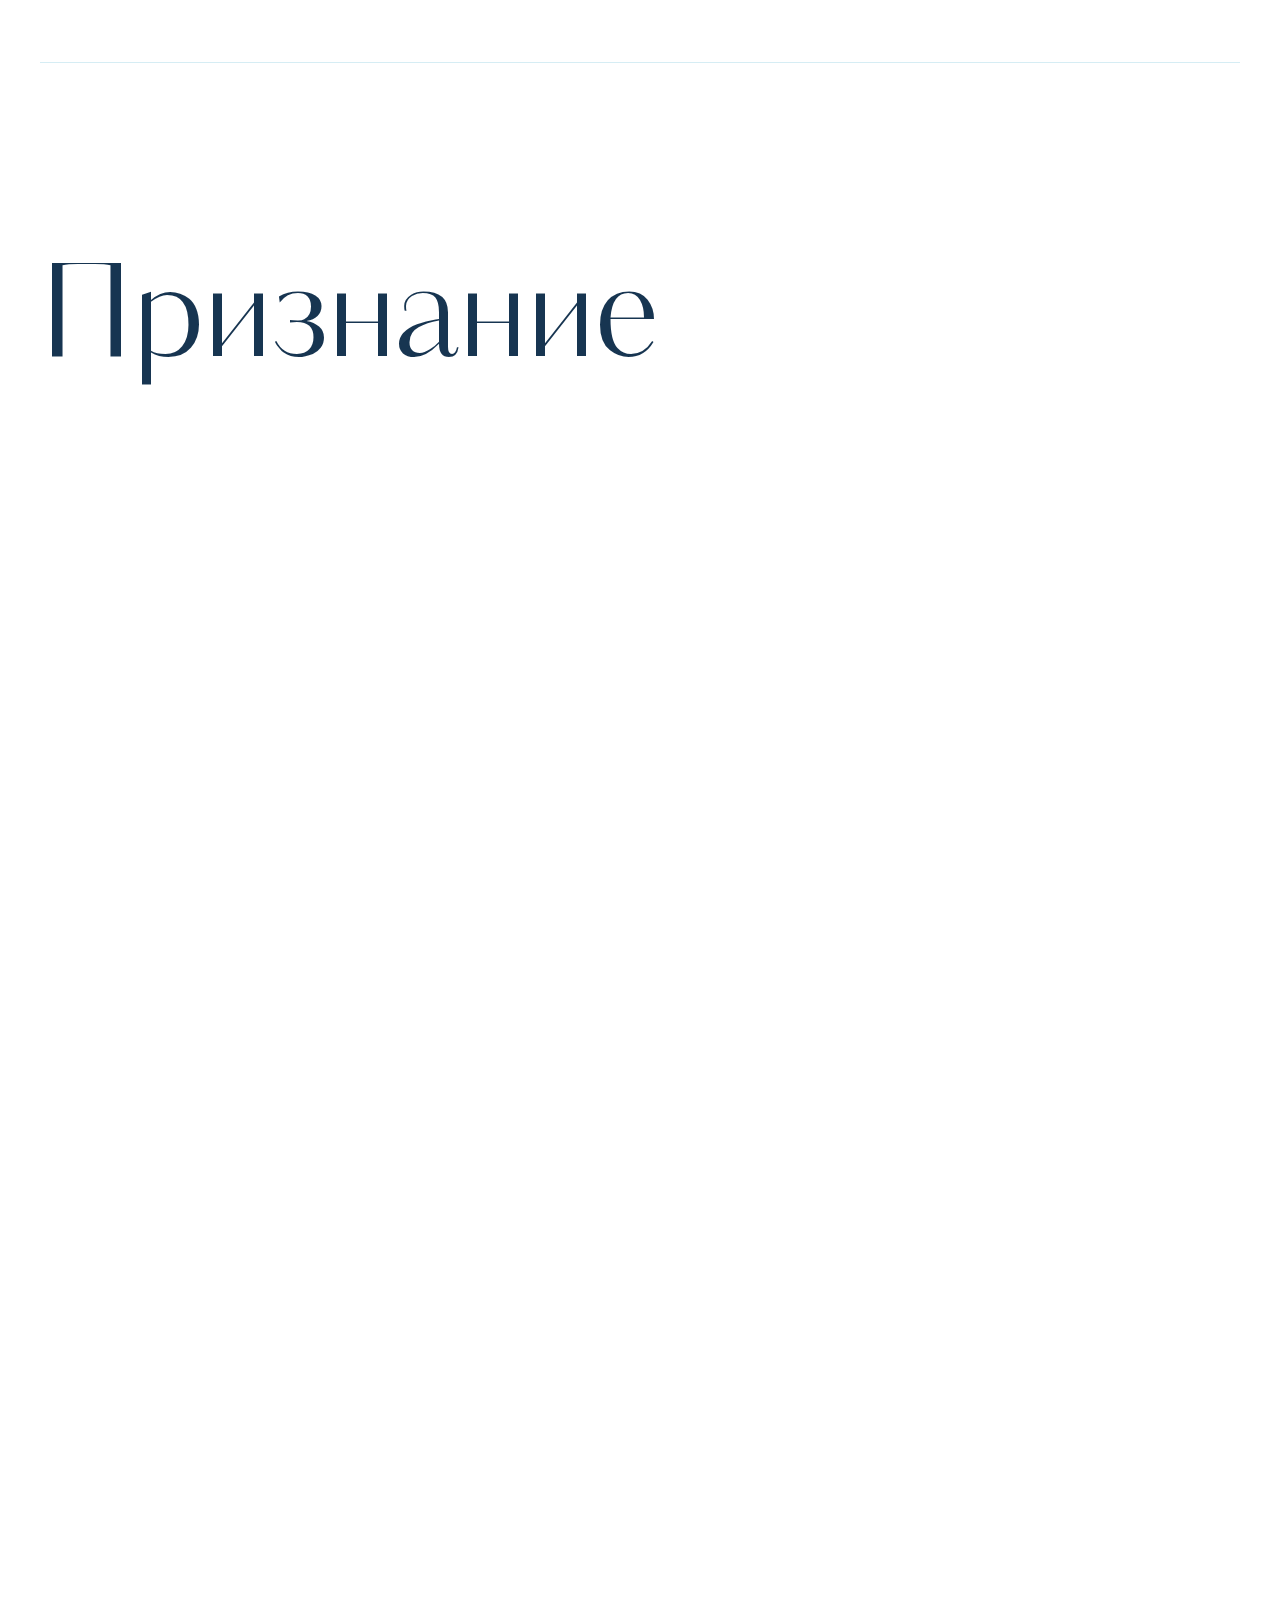
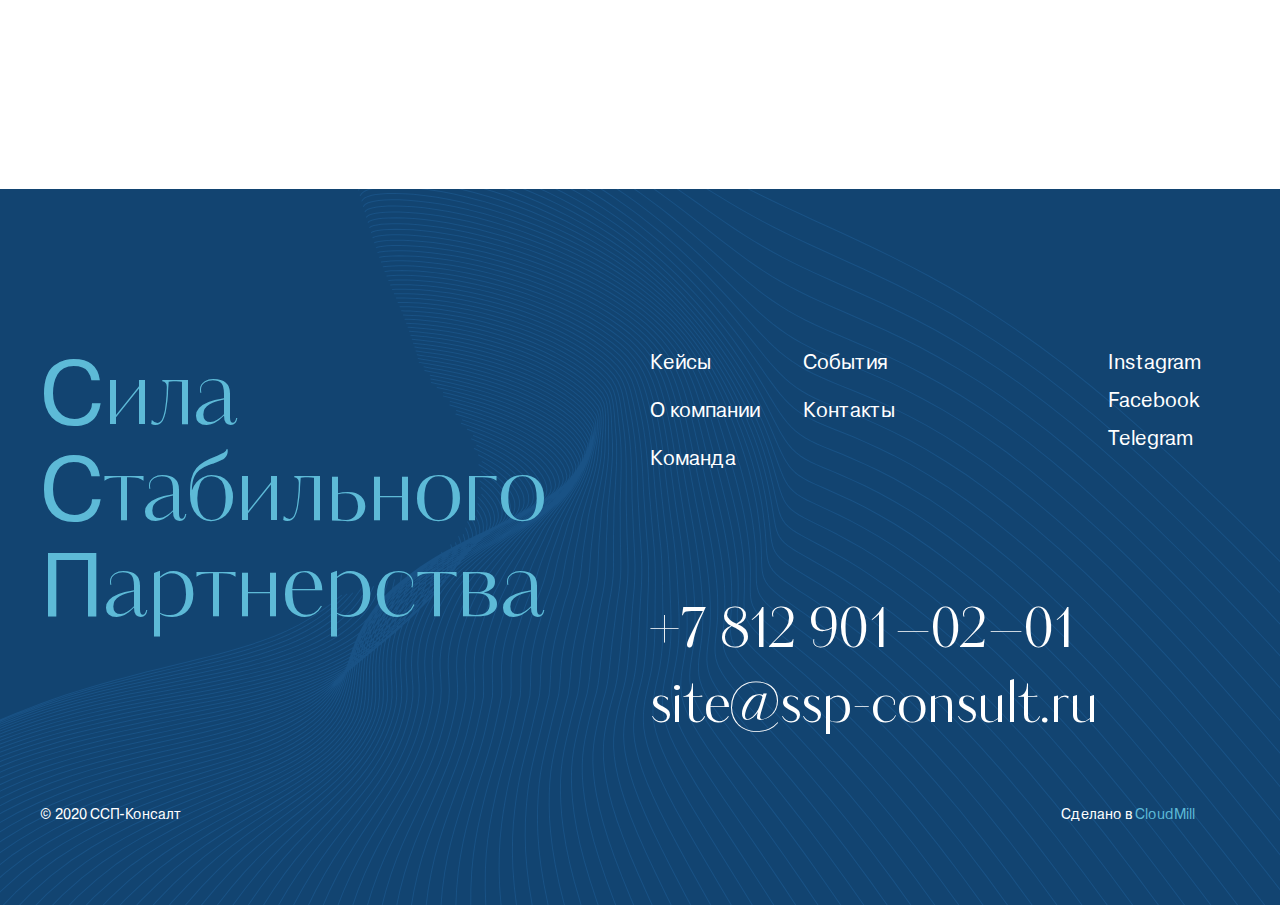
==== commit 7d3c88bb: "Update" ====
--- a/index.html
+++ b/index.html
@@ -139,24 +139,26 @@
 							<div class="button-active"><img class="svg" src="assets/images/icons/slider-arrow-small.svg" alt="next"></div><img class="svg" src="assets/images/icons/slider-arrow.svg" alt="next">
 						</div>
 					</div>
-					<div class="all-practices">
-						<p class="all-practices__title" data-aos="fade-up">Все практики</p>
-						<div class="all-practices-block">
-							<ul class="all-practices__items" data-aos="fade-up" data-aos-delay="200">
-								<li class="all-practices__item"><a class="link" href="#">Банкротство и корпоративные конфликты</a></li>
-								<li class="all-practices__item"><a class="link" href="#">Административно–правовая защита</a></li>
-								<li class="all-practices__item"><a class="link" href="#">Абонентское обслуживание</a></li>
-							</ul>
-							<ul class="all-practices__items" data-aos="fade-up" data-aos-delay="400">
-								<li class="all-practices__item"><a class="link" href="#">Трудовое и административное право</a></li>
-								<li class="all-practices__item"><a class="link" href="#">Недвижимость и строительство</a></li>
-								<li class="all-practices__item"><a class="link" href="#">Страховое право</a></li>
-							</ul>
-							<ul class="all-practices__items" data-aos="fade-up" data-aos-delay="600">
-								<li class="all-practices__item"><a class="link" href="#">Управление финансовой задолженностью</a></li>
-								<li class="all-practices__item"><a class="link" href="#">Разрешение споров</a></li>
-								<li class="all-practices__item"><a class="link" href="#">PRO BONO</a></li>
-							</ul>
+					<div class="all">
+						<div class="all-practices">
+							<p class="all-practices__title" data-aos="fade-up">Все практики</p>
+							<div class="all-practices-block">
+								<ul class="all-practices__items" data-aos="fade-up" data-aos-delay="200">
+									<li class="all-practices__item"><a class="link" href="#">Банкротство и корпоративные конфликты</a></li>
+									<li class="all-practices__item"><a class="link" href="#">Административно–правовая защита</a></li>
+									<li class="all-practices__item"><a class="link" href="#">Абонентское обслуживание</a></li>
+								</ul>
+								<ul class="all-practices__items" data-aos="fade-up" data-aos-delay="400">
+									<li class="all-practices__item"><a class="link" href="#">Трудовое и административное право</a></li>
+									<li class="all-practices__item"><a class="link" href="#">Недвижимость и строительство</a></li>
+									<li class="all-practices__item"><a class="link" href="#">Страховое право</a></li>
+								</ul>
+								<ul class="all-practices__items" data-aos="fade-up" data-aos-delay="600">
+									<li class="all-practices__item"><a class="link" href="#">Управление финансовой задолженностью</a></li>
+									<li class="all-practices__item"><a class="link" href="#">Разрешение споров</a></li>
+									<li class="all-practices__item"><a class="link" href="#">PRO BONO</a></li>
+								</ul>
+							</div>
 						</div>
 					</div>
 				</div>
@@ -164,40 +166,40 @@
 					<h2 class="recognition__title">Признание</h2>
 					<div class="recognition__content" data-aos="fade-up">
 						<div class="recognition__content-row recognition__content-row-1">
-							<div class="recognition__content-item"><img src="assets/images/recognition-1.png" alt="recognition-1"></div>
-							<div class="recognition__content-item"><img src="assets/images/recognition-2.png" alt="recognition-2"></div>
-							<div class="recognition__content-item"><img src="assets/images/recognition-1.png" alt="recognition-1"></div>
-							<div class="recognition__content-item"><img src="assets/images/recognition-2.png" alt="recognition-2"></div>
-							<div class="recognition__content-item"><img src="assets/images/recognition-1.png" alt="recognition-1"></div>
-							<div class="recognition__content-item"><img src="assets/images/recognition-2.png" alt="recognition-2"></div>
-							<div class="recognition__content-item"><img src="assets/images/recognition-1.png" alt="recognition-1"></div>
-							<div class="recognition__content-item"><img src="assets/images/recognition-2.png" alt="recognition-2"></div>
-							<div class="recognition__content-item"><img src="assets/images/recognition-1.png" alt="recognition-1"></div>
-							<div class="recognition__content-item"><img src="assets/images/recognition-2.png" alt="recognition-2"></div>
-							<div class="recognition__content-item"><img src="assets/images/recognition-1.png" alt="recognition-1"></div>
-							<div class="recognition__content-item"><img src="assets/images/recognition-2.png" alt="recognition-2"></div>
-							<div class="recognition__content-item"><img src="assets/images/recognition-1.png" alt="recognition-1"></div>
-							<div class="recognition__content-item"><img src="assets/images/recognition-2.png" alt="recognition-2"></div>
-							<div class="recognition__content-item"><img src="assets/images/recognition-1.png" alt="recognition-1"></div>
-							<div class="recognition__content-item"><img src="assets/images/recognition-2.png" alt="recognition-2"></div>
+							<div class="recognition__content-item"><img class="recognition-1" src="assets/images/recognition-1.png" alt="recognition-1"></div>
+							<div class="recognition__content-item"><img class="recognition-2" src="assets/images/recognition-2.png" alt="recognition-2"></div>
+							<div class="recognition__content-item"><img class="recognition-1" src="assets/images/recognition-1.png" alt="recognition-1"></div>
+							<div class="recognition__content-item"><img class="recognition-2" src="assets/images/recognition-2.png" alt="recognition-2"></div>
+							<div class="recognition__content-item"><img class="recognition-1" src="assets/images/recognition-1.png" alt="recognition-1"></div>
+							<div class="recognition__content-item"><img class="recognition-2" src="assets/images/recognition-2.png" alt="recognition-2"></div>
+							<div class="recognition__content-item"><img class="recognition-1" src="assets/images/recognition-1.png" alt="recognition-1"></div>
+							<div class="recognition__content-item"><img class="recognition-2" src="assets/images/recognition-2.png" alt="recognition-2"></div>
+							<div class="recognition__content-item"><img class="recognition-1" src="assets/images/recognition-1.png" alt="recognition-1"></div>
+							<div class="recognition__content-item"><img class="recognition-2" src="assets/images/recognition-2.png" alt="recognition-2"></div>
+							<div class="recognition__content-item"><img class="recognition-1" src="assets/images/recognition-1.png" alt="recognition-1"></div>
+							<div class="recognition__content-item"><img class="recognition-2" src="assets/images/recognition-2.png" alt="recognition-2"></div>
+							<div class="recognition__content-item"><img class="recognition-1" src="assets/images/recognition-1.png" alt="recognition-1"></div>
+							<div class="recognition__content-item"><img class="recognition-2" src="assets/images/recognition-2.png" alt="recognition-2"></div>
+							<div class="recognition__content-item"><img class="recognition-1" src="assets/images/recognition-1.png" alt="recognition-1"></div>
+							<div class="recognition__content-item"><img class="recognition-2" src="assets/images/recognition-2.png" alt="recognition-2"></div>
 						</div>
 						<div class="recognition__content-row recognition__content-row-2">
-							<div class="recognition__content-item"><img src="assets/images/recognition-2.png" alt="recognition-2"></div>
-							<div class="recognition__content-item"><img src="assets/images/recognition-1.png" alt="recognition-1"></div>
-							<div class="recognition__content-item"><img src="assets/images/recognition-2.png" alt="recognition-2"></div>
-							<div class="recognition__content-item"><img src="assets/images/recognition-1.png" alt="recognition-1"></div>
-							<div class="recognition__content-item"><img src="assets/images/recognition-2.png" alt="recognition-2"></div>
-							<div class="recognition__content-item"><img src="assets/images/recognition-1.png" alt="recognition-1"></div>
-							<div class="recognition__content-item"><img src="assets/images/recognition-2.png" alt="recognition-2"></div>
-							<div class="recognition__content-item"><img src="assets/images/recognition-1.png" alt="recognition-1"></div>
-							<div class="recognition__content-item"><img src="assets/images/recognition-2.png" alt="recognition-2"></div>
-							<div class="recognition__content-item"><img src="assets/images/recognition-1.png" alt="recognition-1"></div>
-							<div class="recognition__content-item"><img src="assets/images/recognition-2.png" alt="recognition-2"></div>
-							<div class="recognition__content-item"><img src="assets/images/recognition-1.png" alt="recognition-1"></div>
-							<div class="recognition__content-item"><img src="assets/images/recognition-2.png" alt="recognition-2"></div>
-							<div class="recognition__content-item"><img src="assets/images/recognition-1.png" alt="recognition-1"></div>
-							<div class="recognition__content-item"><img src="assets/images/recognition-2.png" alt="recognition-2"></div>
-							<div class="recognition__content-item"><img src="assets/images/recognition-1.png" alt="recognition-1"></div>
+							<div class="recognition__content-item"><img class="recognition-2" src="assets/images/recognition-2.png" alt="recognition-2"></div>
+							<div class="recognition__content-item"><img class="recognition-1" src="assets/images/recognition-1.png" alt="recognition-1"></div>
+							<div class="recognition__content-item"><img class="recognition-2" src="assets/images/recognition-2.png" alt="recognition-2"></div>
+							<div class="recognition__content-item"><img class="recognition-1" src="assets/images/recognition-1.png" alt="recognition-1"></div>
+							<div class="recognition__content-item"><img class="recognition-2" src="assets/images/recognition-2.png" alt="recognition-2"></div>
+							<div class="recognition__content-item"><img class="recognition-1" src="assets/images/recognition-1.png" alt="recognition-1"></div>
+							<div class="recognition__content-item"><img class="recognition-2" src="assets/images/recognition-2.png" alt="recognition-2"></div>
+							<div class="recognition__content-item"><img class="recognition-1" src="assets/images/recognition-1.png" alt="recognition-1"></div>
+							<div class="recognition__content-item"><img class="recognition-2" src="assets/images/recognition-2.png" alt="recognition-2"></div>
+							<div class="recognition__content-item"><img class="recognition-1" src="assets/images/recognition-1.png" alt="recognition-1"></div>
+							<div class="recognition__content-item"><img class="recognition-2" src="assets/images/recognition-2.png" alt="recognition-2"></div>
+							<div class="recognition__content-item"><img class="recognition-1" src="assets/images/recognition-1.png" alt="recognition-1"></div>
+							<div class="recognition__content-item"><img class="recognition-2" src="assets/images/recognition-2.png" alt="recognition-2"></div>
+							<div class="recognition__content-item"><img class="recognition-1" src="assets/images/recognition-1.png" alt="recognition-1"></div>
+							<div class="recognition__content-item"><img class="recognition-2" src="assets/images/recognition-2.png" alt="recognition-2"></div>
+							<div class="recognition__content-item"><img class="recognition-1" src="assets/images/recognition-1.png" alt="recognition-1"></div>
 						</div>
 					</div>
 				</div>
--- a/app.css
+++ b/app.css
@@ -1,4 +1,4 @@
-@font-face{font-family:"Pragmatica";src:url(assets/fonts/Pragmatica-Medium.e1ef481.eot);src:url(assets/fonts/Pragmatica-Medium.e1ef481.eot?#iefix) format("embedded-opentype"),url(assets/fonts/Pragmatica-Medium.a21c644.woff2) format("woff2"),url(assets/fonts/Pragmatica-Medium.6ace6a0.woff) format("woff"),url(assets/fonts/PragmaticaExtended-Medium.8fb3f9e.ttf) format("truetype");font-weight:500;font-style:normal;font-display:swap}@font-face{font-family:"Pragmatica";src:url(assets/fonts/Pragmatica-Book.64b93bb.eot);src:url(assets/fonts/Pragmatica-Book.64b93bb.eot?#iefix) format("embedded-opentype"),url(assets/fonts/Pragmatica-Book.4e7cb94.woff2) format("woff2"),url(assets/fonts/Pragmatica-Book.7b6de51.woff) format("woff"),url(assets/fonts/PragmaticaExtended-Book.eecab37.ttf) format("truetype");font-weight:normal;font-style:normal;font-display:swap}@font-face{font-family:"Kudryashev Headline";src:url(assets/fonts/KudryashevHeadline-Sans.1e652b4.eot);src:url(assets/fonts/KudryashevHeadline-Sans.1e652b4.eot?#iefix) format("embedded-opentype"),url(assets/fonts/KudryashevHeadline-Sans.0dcb8d5.woff2) format("woff2"),url(assets/fonts/KudryashevHeadline-Sans.60fa8d3.woff) format("woff"),url(assets/fonts/KudryashevHeadline-Sans.2060ede.ttf) format("truetype");font-weight:normal;font-style:normal;font-display:swap}html,body,div,span,applet,object,iframe,h1,h2,h3,h4,h5,h6,p,blockquote,pre,a,abbr,acronym,address,big,cite,code,del,dfn,em,img,ins,kbd,q,s,samp,small,strike,strong,sub,sup,tt,var,b,u,i,center,dl,dt,dd,ol,ul,li,fieldset,form,label,legend,table,caption,tbody,tfoot,thead,tr,th,td,article,aside,canvas,details,embed,figure,figcaption,footer,header,hgroup,menu,nav,output,ruby,section,summary,time,mark,audio,video{margin:0;padding:0;border:0;outline:none;font-size:100%;font:inherit;vertical-align:baseline;box-sizing:border-box}article,aside,details,figcaption,figure,footer,header,hgroup,menu,nav,section{display:block}body{line-height:1}img{width:100%;height:100%}ol,ul{list-style:none}a{text-decoration:none;color:inherit}button{outline:none;border:none;background:inherit;font-family:inherit;font-size:inherit;padding:0;margin:0;cursor:pointer}input{outline:none;border:none;background:inherit}textarea{outline:none;border:none;background:inherit;resize:none}blockquote,q{quotes:none}blockquote:before,blockquote:after,q:before,q:after{content:"";content:none}table{border-collapse:collapse;border-spacing:0}.main{color:#173551;font-family:"Pragmatica",Arial,sans-serif;padding-top:120px}.link{width:fit-content;position:relative;transition:all .6s cubic-bezier(0.45, 0, 0.55, 1) 0s}.link::before{content:"";position:absolute;bottom:-8px;right:0;height:1px;width:0;background:#fff;transition:all .6s cubic-bezier(0.45, 0, 0.55, 1) 0s}.link:hover::before{width:100%;left:0;transition:all .6s cubic-bezier(0.45, 0, 0.55, 1) 0s}.tab-btn{height:30px;width:fit-content;display:flex;justify-content:center;align-items:center;padding:0 15px;background:#fff;border:1px solid #173551;color:#173551;border-radius:4px;transition:all .6s cubic-bezier(0.45, 0, 0.55, 1) 0s}.tab-btn span{display:inline-block;font-size:20px;line-height:140%;font-family:"Kudryashev Headline",serif}.tab-btn:hover{border-color:#5DBAD7}.tab-btn.active{background:#5DBAD7;border-color:#5DBAD7;color:#fff}.tab-btn.disabled{opacity:0.6;cursor:auto}.tab-btn.disabled:hover{border-color:#173551}input[name="agree"]{position:absolute;z-index:-1;opacity:0}input[name="agree"]+label{position:relative;display:block;width:100%;margin:0 0 40px;padding-left:40px;font-size:12px;line-height:140%;font-weight:300;cursor:pointer;transition:all .6s cubic-bezier(0.45, 0, 0.55, 1) 0s}input[name="agree"]+label::before{content:"";position:absolute;top:0;left:0;width:25px;height:25px;display:flex;justify-content:center;align-items:center;border-radius:50%;border:1px solid #D6EDF4;background:transparent;background-position:center;transition:all .6s cubic-bezier(0.45, 0, 0.55, 1) 0s}input[name="agree"]+label:hover::before{border-color:#5DBAD7}input[name="agree"]+label a{font-weight:400}input[name="agree"]+label a::before{background:#173551;bottom:-2px}input[name="agree"]+label .error{position:absolute;top:100%;left:40px;color:#F66C72;font-size:12px;line-height:140%;opacity:0;transition:all .6s cubic-bezier(0.45, 0, 0.55, 1) 0s}input[name="agree"]+label .error.active{top:calc(100% + 10px);opacity:1}input[name="agree"]:checked+label::before{border-color:#5DBAD7;background-color:#5DBAD7;background-image:url([data-uri]);background-repeat:no-repeat;background-position:center;background-size:50%}.all-practices{display:flex;padding-bottom:40px;margin-top:40px;border-bottom:1px solid #D6EDF4}.all-practices__title{min-width:max-content;font-family:"Kudryashev Headline",serif;font-size:24px}.all-practices-block{width:100%;margin:8px 0 0 162px;display:flex;justify-content:space-between}.all-practices__items{width:33%;padding-right:10px;padding-left:10px;margin-right:-10px;margin-left:-10px;margin-top:8px}.all-practices__item{font-size:16px;margin-bottom:20px}.all-practices__item .link::before{background:#173551;bottom:-4px}.all-practices__item:last-child{margin:0}.before-btn{position:relative;z-index:3;display:flex;align-items:center;width:fit-content;min-height:55px;height:55px;border-radius:27.5px;padding:0 30px 0 24px}.before-btn::before{content:"";position:absolute;top:0;left:0;z-index:-1;height:100%;width:55px;border-radius:27.5px;background:#D6EDF4;transition:all .6s cubic-bezier(0.45, 0, 0.55, 1) 0s}.before-btn:hover span{color:#173551}.before-btn:hover::before{width:100%}.before-btn img{height:14px;width:10px;margin:0 41px 0 0;transform:rotate(180deg)}.before-btn span{font-size:16px;color:#173551;transition:all .6s cubic-bezier(0.45, 0, 0.55, 1) 0s}.events__subscribe{position:absolute;top:0;left:0;width:100%;height:100%}.events__subscribe-block{position:sticky;top:40px;height:fit-content}.events__subscribe-block.subscribed .subscribe input[name="email"]{opacity:0;visibility:hidden}.events__subscribe-block.subscribed .subscribe input[name="agree"]+label{opacity:0;visibility:hidden}.events__subscribe-block .filter{margin:0 0 80px}.events__subscribe-block .filter__tabs{display:flex;flex-wrap:wrap;padding:0 0 10px;margin:0 0 20px;border-bottom:1px solid #D6EDF4}.events__subscribe-block .filter__tabs .tab-btn{margin:0 10px 10px 0}.events__subscribe-block .filter__discard{display:flex;align-items:center;transition:all .6s cubic-bezier(0.45, 0, 0.55, 1) 0s}.events__subscribe-block .filter__discard:hover{color:#5DBAD7}.events__subscribe-block .filter__discard:hover .svg{transform:rotate(-180deg)}.events__subscribe-block .filter__discard:hover .svg path{fill:#5DBAD7}.events__subscribe-block .filter__discard .svg{width:24px;height:24px;margin-right:10px;transition:all .6s cubic-bezier(0.45, 0, 0.55, 1) 0s}.events__subscribe-block .filter__discard .svg path{transition:all .6s cubic-bezier(0.45, 0, 0.55, 1) 0s}.events__subscribe-block .filter__discard span{font-size:16px}.events__subscribe-block .before-btn{margin:0 0 80px}.events__subscribe-block .subscribe-title{display:none;font-size:24px;line-height:140%;font-weight:300;transition:all .6s cubic-bezier(0.45, 0, 0.55, 1) 0s}.events__subscribe-block .subscribe-title.active{display:block}.events__subscribe-block .subscribe-email{position:relative}.events__subscribe-block .subscribe-email .error{position:absolute;top:80%;color:#F66C72;font-size:12px;line-height:140%;opacity:0;transition:all .6s cubic-bezier(0.45, 0, 0.55, 1) 0s}.events__subscribe-block .subscribe-email .error.active{top:calc(100% + 5px);opacity:1}.events__subscribe-block .subscribe-btn{display:none}.events__subscribe-block .subscribe-btn.active{display:block}.events__subscribe-block .subscribe input[name="email"]{width:100%;display:block;border:none;outline:none;font-size:20px;line-height:100%;font-weight:300;color:inherit;padding-bottom:30px;margin:40px 0;border-bottom:1px solid #D6EDF4;transition:all .6s cubic-bezier(0.45, 0, 0.55, 1) 0s}.events__subscribe-block .subscribe input[name="email"]::placeholder{font-size:20px;line-height:100%;font-weight:300;color:inherit}.events__subscribe-block .share{margin:80px 0 0}.events__subscribe-block .share__title{font-weight:300;font-size:24px;line-height:140%;margin:0 0 40px}.events__subscribe-block .share__links{display:flex;flex-direction:column}.events__subscribe-block .share__links-item{margin:0 0 10px}.events__subscribe-block .share__links-item:last-child{margin:0}.events__subscribe-block .share__links-item a{position:relative;font-size:20px;line-height:140%;transition:all .6s cubic-bezier(0.45, 0, 0.55, 1) 0s}.events__subscribe-block .share__links-item a::before{content:"";position:absolute;bottom:0;left:0;width:100%;height:1px;background:#173551;transition:all .6s cubic-bezier(0.45, 0, 0.55, 1) 0s}.events__subscribe-block .share__links-item a:hover{color:#5DBAD7}.events__subscribe-block .share__links-item a:hover::before{width:0}.feedback__title{max-width:840px;font-size:55px;line-height:120%;font-weight:300;display:none}.feedback__title.active{display:block}.feedback__form{margin:80px 0 60px;display:flex;flex-direction:column;opacity:1;transition:all .6s cubic-bezier(0.45, 0, 0.55, 1) 0s}.feedback__form .feedback-field{position:relative;margin-bottom:60px}.feedback__form .feedback-field input{width:100%;padding:0 0 30px;font-size:20px;line-height:100%;border-bottom:1px solid #D6EDF4;transition:all .6s cubic-bezier(0.45, 0, 0.55, 1) 0s}.feedback__form .feedback-field input:focus{border-bottom:1px solid #5DBAD7}.feedback__form .feedback-field input::placeholder{font-size:20px;line-height:100%;color:#173551}.feedback__form .feedback-field .error{position:absolute;top:80%;color:#F66C72;font-size:12px;line-height:140%;opacity:0;transition:all .6s cubic-bezier(0.45, 0, 0.55, 1) 0s}.feedback__form .feedback-field .error.active{top:calc(100% + 5px);opacity:1}.feedback__form textarea{font-size:20px;line-height:100%;border-bottom:1px solid #D6EDF4;height:140px;transition:all .6s cubic-bezier(0.45, 0, 0.55, 1) 0s}.feedback__form textarea:focus{border-bottom:1px solid #5DBAD7}.feedback__form textarea::placeholder{font-size:20px;line-height:100%;color:#173551}.feedback__submit{display:flex;align-items:center}.feedback__submit .submit-btn{display:none}.feedback__submit .submit-btn.active{display:block}.feedback__submit input[name="agree"]+label{margin:0 0 0 210px;width:340px}.feedback.sended .feedback__form{width:0;opacity:0}.feedback.sended .feedback-agree{display:none}.more-btn{position:relative;z-index:3;display:flex;align-items:center;width:fit-content;min-height:55px;height:55px;border-radius:27.5px;padding:0 30px 0 24px}.more-btn::before{content:"";position:absolute;top:0;left:0;z-index:-1;height:100%;width:55px;border-radius:27.5px;background:#5DBAD7;transition:all .6s cubic-bezier(0.45, 0, 0.55, 1) 0s}.more-btn:hover span{color:#fff}.more-btn:hover::before{width:100%}.more-btn img{height:14px;width:10px;margin:0 41px 0 0}.more-btn span{font-size:16px;color:#173551;transition:all .6s cubic-bezier(0.45, 0, 0.55, 1) 0s}.news__item{position:relative;display:flex;flex-direction:column;height:500px;padding:20px 0 0}.news__item::before{content:"";position:absolute;left:0;top:-1px;height:1px;width:0;background:#9BD1FF;transition:all .6s cubic-bezier(0.45, 0, 0.55, 1) 0s}.news__item:hover::before{width:100%}.news__item-date{font-family:"Kudryashev Headline",serif;font-size:20px;line-height:140%}.news__item-title{font-size:39px;line-height:140%;margin:20px 0 0}.news__item-themes{margin:auto 0 40px;display:flex}.news__item-themes .news__item-theme{display:flex;justify-content:center;align-items:center;margin:0 10px 0 0}.news__item-themes .news__item-theme:last-child{margin:0}.page-title{max-width:1920px;padding:40px 40px 120px;margin:0 auto;text-align:center}.page-title h1{font-family:"Kudryashev Headline",serif;color:#173551;font-size:90px;line-height:100%}.recognition{overflow:hidden;margin:160px 0}.recognition__title{font-family:"Kudryashev Headline",serif;font-size:130px;line-height:90%;padding:0 0 0 40px;color:#173551}.recognition__content{position:relative;margin:80px 0 0;width:100%;overflow:hidden}.recognition__content-row{display:flex;align-items:center}.recognition__content-row-1{margin:0 0 20px}.recognition__content-row-2{transform:translateX(-90px)}.recognition__content-item{width:fit-content;max-width:240px;height:auto;max-height:116px;margin:0 20px 0 0}.recognition__content-item img{display:block;width:initial}.see-next{position:relative;display:block;height:400px;background:#D6EDF4;color:#173551}.see-next::before{content:"";position:absolute;left:0;top:0;z-index:0;height:100%;width:0;background:#9BD1FF;transition:all .6s cubic-bezier(0.45, 0, 0.55, 1) 0s}.see-next:hover .see-next__button{background:#173551}.see-next:hover::before{width:100%}.see-next__content{position:relative;max-width:1920px;width:100%;height:100%;padding:30px 40px 40px;margin:0 auto}.see-next__subtitle{position:relative;z-index:2;font-family:"Kudryashev Headline",serif;font-size:24px;line-height:140%;margin:10px 218px 0 0}.see-next__title{position:relative;z-index:2;font-family:"Pragmatica",Arial,sans-serif;font-size:90px;line-height:120%}.see-next__button{position:absolute;right:40px;bottom:40px;width:93px;height:93px;display:flex;justify-content:center;align-items:center;background:#5DBAD7;outline:none;border:none;padding:0;border-radius:50%;cursor:pointer;transition:all .6s cubic-bezier(0.45, 0, 0.55, 1) .3s}.see-next__button img{width:16px;height:24px}.case-item{width:100%;align-self:flex-end;background:transparent}.case-item__content{position:relative;display:flex;width:100%;padding:40px 0;border-top:1px solid #173551;transition:all .6s cubic-bezier(0.45, 0, 0.55, 1) 0s}.case-item__content:hover{background:#D6EDF4}.case-item__content .case-item__link{position:absolute;left:0;top:0;z-index:1;display:block;width:100%;height:100%}.case-item__content-title-block{max-width:506px;margin:0 auto 0 0}.case-item__content-img-block,.case-item__content .case-item__practices{width:25%;margin-left:20px}.case-item__title{font-size:30px;line-height:140%;margin-bottom:20px}.case-item .tab-btn{background:transparent}.case-item__img{width:284px;height:160px;border:1px solid #D6EDF4;display:flex;justify-content:center;align-items:center;background:#fff}.case-item__img span{display:inline-flex;justify-content:center}.case-item__img img{width:50%}.case-item__practices-title{font-size:20px;line-height:140%;font-family:"Kudryashev Headline",serif;margin-bottom:30px}.case-item__practices-block{display:flex;flex-direction:column}.case-item__practices-item{font-size:16px;line-height:100%;margin-bottom:20px;font-weight:500}.case-item__practices-item .link{position:relative;z-index:2}.case-item__practices-item .link::before{bottom:-5px;background:#173551}.case-item__practices-item:last-child{margin-bottom:0}.case-item.small{width:calc((100% / 8) * 7);padding-left:10px;padding-right:10px;margin-left:-10px;margin-right:-10px}.case-item.small .case-item__content-img-block,.case-item.small .case-item__content .case-item__practices{width:27.5%}.footer{width:100%;background-color:#124471;background-image:url(assets/images/footer-bg.dc0967e.svg);background-position:bottom;background-size:cover;padding:160px 0 80px}@media (max-width: 768px){.footer{padding:40px 0}}.footer__content{max-width:1920px;padding:0 40px;margin:0 auto;position:relative;font-family:"Pragmatica",Arial,sans-serif;color:#fff}@media (max-width: 1200px){.footer__content{padding:0 20px}}.footer__content .footer__title{font-size:90px;color:#5DBAD7;font-family:"Kudryashev Headline",serif}@media (max-width: 1200px){.footer__content .footer__title{font-size:40px}}@media (max-width: 768px){.footer__content .footer__title{margin-bottom:40px}}.footer__content .footer__title span{font-family:"Pragmatica",Arial,sans-serif}.footer__content .footer__links .link{font-size:20px;line-height:140%}@media (max-width: 1200px){.footer__content .footer__links .link{font-size:16px}}.footer__content .footer__links .link:hover{color:#9BD1FF}.footer__content .footer__links .link::before{background:#9BD1FF}.footer__content .footer__links-item{margin-bottom:20px}@media (max-width: 1200px){.footer__content .footer__links-item{margin-bottom:10px}}.footer__content .footer__links-item:last-child{margin:0}.footer__content .footer__links .footer__network{margin-bottom:10px}.footer__content .footer__links .footer__network:last-child{margin:0}.footer__content .footer__links .footer__contacts{margin-top:132px;font-size:55px;line-height:100%;font-family:"Kudryashev Headline",serif}@media (max-width: 1200px){.footer__content .footer__links .footer__contacts{font-size:24px}}@media (max-width: 768px){.footer__content .footer__links .footer__contacts{margin-top:40px;margin-bottom:40px}}.footer__content .footer__links .footer__contacts a{width:fit-content;transition:all .6s cubic-bezier(0.45, 0, 0.55, 1) 0s}.footer__content .footer__links .footer__contacts a:hover{color:#9BD1FF}.footer__content .footer__links .footer__contacts .phone{margin-bottom:20px}@media (max-width: 768px){.footer__content .footer__links .footer__contacts .phone{margin-bottom:15px}}.footer__content .footer__bottom{margin-top:70px;font-size:14px;line-height:140%}@media (max-width: 1200px){.footer__content .footer__bottom{font-size:12px}}@media (max-width: 768px){.footer__content .footer__bottom{margin-top:40px}}.footer__content .footer__bottom .author{display:inline-block;padding-right:45px}@media (max-width: 768px){.footer__content .footer__bottom .author{margin-top:10px;padding-right:0}}.footer__content .footer__bottom .author a{color:#5DBAD7;font-weight:normal;transition:all .6s cubic-bezier(0.45, 0, 0.55, 1) 0s}.footer__content .footer__bottom .author a:hover{color:#F66C72}.header{position:fixed;top:0;left:0;z-index:15;width:100%;height:120px;border-bottom:1px solid rgba(255,255,255,0.2);font-family:"Pragmatica",Arial,sans-serif;color:#173551;background:transparent;transition:transform .9s cubic-bezier(0.45, 0, 0.55, 1) 0s}@media (max-width: 1200px){.header{height:70px}}.header::before{content:"";position:absolute;top:0;left:0;z-index:-1;background:#fff;width:100%;height:0;transition:all .9s cubic-bezier(0.45, 0, 0.55, 1) 0s}.header .link::after{content:"";position:absolute;top:calc(50% - 4px);left:-18px;width:8px;height:8px;display:none;border-radius:50%;background:#5DBAD7}.header .link::before{transition:all .9s cubic-bezier(0.45, 0, 0.55, 1) 0s;background:#173551}.header.active .mobile-menu{left:0}.header.scrolled.out,.header.active.out{transform:translateY(-100%)}.header.scrolled::before,.header.active::before{height:100%}.header__content{max-width:1920px;width:100%;height:100%;padding:0 40px;margin:0 auto}@media (max-width: 1200px){.header__content{padding:0 20px}}.header__content>.row{height:100%}.header__content .header__logo{max-width:208px;max-height:46px;min-width:125px;min-height:28px}@media (max-width: 1200px){.header__content .header__logo{width:125px;height:28px}}.header__content .header__logo a{width:100%;height:100%}.header__content .header__logo a .logo__img{width:100%;height:100%}.header__content .header__logo a .logo__img path:nth-child(1),.header__content .header__logo a .logo__img path:nth-child(2){fill:#173551;transition:all .9s cubic-bezier(0.45, 0, 0.55, 1) 0s}.header__content .practices{font-size:24px}.header__content .practices__item{margin-right:70px}.header__content .practices__item:last-child{margin:0}.header__content .practices__item a{display:flex}.header__content .practices__item a .practices__item-dots{margin-left:20px;height:inherit;width:30px;display:flex;align-items:center;justify-content:space-between}.header__content .practices__item a .practices__item-dots .dot{width:6px;height:6px;background:#173551;border-radius:50%;transition:all .9s cubic-bezier(0.45, 0, 0.55, 1) 0s}.header__content .menu__item{margin-left:82px;font-size:16px}@media (max-width: 1680px){.header__content .menu__item{margin-left:57px}}@media (max-width: 1366px){.header__content .menu__item{margin-left:50px}}.header__content .menu__item:first-child{margin:0}.header.active .header__burger_active{display:none}.header.active .header__burger_close{display:flex}.header__burger{width:40px;height:40px;display:flex;align-items:center;cursor:pointer}.header__burger:hover .header__burger_active span::before{width:60%}.header__burger_active{display:block;transition:all .6s cubic-bezier(0.45, 0, 0.55, 1) 0s}.header__burger_active span{position:relative;display:block;width:30px;height:3px;background:#173551;transition:all .6s cubic-bezier(0.45, 0, 0.55, 1) 0s}.header__burger_active span::before{content:"";position:absolute;width:100%;height:100%;background:inherit;right:0;bottom:calc(100% + 5px);transition:all .6s cubic-bezier(0.45, 0, 0.55, 1) 0s}.header__burger_active span::after{content:"";position:absolute;width:100%;height:100%;background:inherit;left:0;top:calc(100% + 5px)}.header__burger_close{width:100%;height:100%;border-radius:50%;background:#5DBAD7;display:none;justify-content:center;align-items:center;transition:all .6s cubic-bezier(0.45, 0, 0.55, 1) 0s}.header .mobile-menu{width:100%;position:fixed;top:68px;left:100%;z-index:16;color:#173551;background:#fff;transition:all .9s cubic-bezier(0.45, 0, 0.55, 1) 0s}.header .mobile-menu__content{padding:21px 20px 40px}.header .mobile-menu__content .header__logo a .logo__img path:nth-child(1),.header .mobile-menu__content .header__logo a .logo__img path:nth-child(2){fill:#173551}.header .mobile-menu__content .practices{font-size:24px;margin-bottom:40px}.header .mobile-menu__content .practices__item{margin-bottom:20px}.header .mobile-menu__content .practices__item:last-child{margin:0}.header .mobile-menu__content .practices__item a{display:flex}.header .mobile-menu__content .practices__item a .practices__item-dots{margin-left:20px;height:inherit;width:30px;display:flex;align-items:center;justify-content:space-between}.header .mobile-menu__content .practices__item a .practices__item-dots .dot{width:6px;height:6px;background:#173551;border-radius:50%;transition:all .9s cubic-bezier(0.45, 0, 0.55, 1) 0s}.header .mobile-menu__content .menu__item{font-size:16px;margin-bottom:20px}.header .mobile-menu__content .menu__item:last-child{margin:0}.index-page .header{color:#fff}.index-page .header .link::before{background:#fff}@media (max-width: 1200px){.index-page .header .link::before{background:#173551}}.index-page .header__burger_active span{background:#fff}.index-page .header__content .header__logo a .logo__img path:nth-child(1),.index-page .header__content .header__logo a .logo__img path:nth-child(2){fill:#fff}.index-page .header__content .practices__item a .practices__item-dots .dot{background:#fff}@media (max-width: 1200px){.index-page .header__content .practices__item a .practices__item-dots .dot{background:#173551}}.index-page .header.scrolled,.index-page .header.active{color:#173551}.index-page .header.scrolled .link::before,.index-page .header.active .link::before{background:#173551}.index-page .header.scrolled .header__content .header__logo a .logo__img path:nth-child(1),.index-page .header.scrolled .header__content .header__logo a .logo__img path:nth-child(2),.index-page .header.active .header__content .header__logo a .logo__img path:nth-child(1),.index-page .header.active .header__content .header__logo a .logo__img path:nth-child(2){fill:#173551}.index-page .header.scrolled .header__content .practices__item a .practices__item-dots .dot,.index-page .header.active .header__content .practices__item a .practices__item-dots .dot{background:#173551}.index-page .header.scrolled .header__content .header__burger_active span,.index-page .header.active .header__content .header__burger_active span{background:#173551}.practices-page .header .link.practices::after{display:block}.cases-page .header .link.cases::after{display:block}.about-company-page .header .link.about-company::after{display:block}.command-page .header .link.command::after{display:block}.events-page .header .link.events::after{display:block}.contacts-page .header .link.contacts::after{display:block}.loader{display:flex;position:fixed;top:0;left:0;z-index:100;width:100vw;height:100vh;justify-content:center;align-items:center;background:#D6EDF4;transform:translateY(0);transition:transform .6s cubic-bezier(0.45, 0, 0.55, 1) 0s}.loader.hidden{transform:translateY(-100%);transition:transform .6s cubic-bezier(0.45, 0, 0.55, 1) 0s}.loader-title{font-size:40px;line-height:100%;color:#173551;font-family:"Kudryashev Headline",serif}.loader-title span{font-family:"Pragmatica",Arial,sans-serif}.loader-progress{position:absolute;top:calc(50% - 610px / 2);left:calc(50% - 610px / 2);width:610px;height:610px}.loader-progress__circle{transform-origin:center;transform:rotate(-90deg);stroke:#173551;transition:stroke-dashoffset .6s cubic-bezier(0.45, 0, 0.55, 1) 0s}.about-company .page-title{text-align:left}.about-company .ticker{position:relative;height:286px;overflow:hidden}.about-company .ticker-wrapper{position:relative;width:100%}.about-company .ticker-wrapper.images{position:absolute;left:0;top:0;min-height:100%}.about-company .ticker-wrapper.images .str_move{width:100%;height:100%}.about-company .ticker-wrapper.images img{position:absolute;width:194px;height:140px}.about-company .ticker-wrapper.images img.ticker-img-1{top:0;left:250px;z-index:2}.about-company .ticker-wrapper.images img.ticker-img-2{bottom:0;left:50%;z-index:6}.about-company .ticker-wrapper.images img.ticker-img-3{top:0;right:240px;z-index:0}.about-company .ticker-wrapper.text{display:flex}.about-company .ticker-wrapper.text p{font-family:"Kudryashev Headline",serif;font-size:150px;line-height:140%;word-spacing:35px;white-space:nowrap;padding-top:20px}.about-company .ticker-wrapper.text p span{position:relative}.about-company .ticker-wrapper.text p span:nth-child(1){z-index:1}.about-company .ticker-wrapper.text p span:nth-child(2){z-index:3}.about-company .ticker-wrapper.text p span:nth-child(3){z-index:5}.about-company__top{max-width:1920px;padding:0 40px;margin:160px auto}.about-company__top-description{margin:0 auto 80px;font-size:39px;font-weight:300;line-height:140%;text-indent:17%}.about-company__top-subdescription{padding:40px 0 0;border-top:1px solid #173551}.about-company__top-subdescription p{font-size:18px;line-height:160%;font-weight:300}.about-company__advantages{padding:160px 40px;display:flex;justify-content:center;align-items:center;background-color:#edf5fb;background-image:url(assets/images/about-company-advantages.56d24ec.svg);background-position:bottom;background-size:cover}.about-company__advantages-text{max-width:1040px;font-size:70px;line-height:100%;text-align:center}.about-company__advantages-text span{position:relative;font-family:"Kudryashev Headline",serif}.about-company__advantages-text span::after{content:"";position:absolute;left:0;bottom:0;height:1px;width:100%;background:#173551}.about-company__clients{max-width:1920px;padding:0 40px;margin:0 auto 160px}.about-company__clients-header{margin-bottom:80px}.about-company__clients-header h2{font-size:55px;line-height:120%}.about-company__clients-header .about-company__clients-slider-navigation{display:flex}.about-company__clients-header .about-company__clients-slider-navigation .next-btn,.about-company__clients-header .about-company__clients-slider-navigation .prev-btn{width:55px;height:55px;display:flex;justify-content:center;align-items:center;background:#D6EDF4;border-radius:50%;cursor:pointer;transition:all .6s cubic-bezier(0.45, 0, 0.55, 1) 0s}.about-company__clients-header .about-company__clients-slider-navigation .next-btn:hover,.about-company__clients-header .about-company__clients-slider-navigation .prev-btn:hover{background:#5DBAD7}.about-company__clients-header .about-company__clients-slider-navigation .next-btn:hover .svg path,.about-company__clients-header .about-company__clients-slider-navigation .prev-btn:hover .svg path{fill:#fff}.about-company__clients-header .about-company__clients-slider-navigation .next-btn .svg,.about-company__clients-header .about-company__clients-slider-navigation .prev-btn .svg{width:35%}.about-company__clients-header .about-company__clients-slider-navigation .next-btn .svg path,.about-company__clients-header .about-company__clients-slider-navigation .prev-btn .svg path{fill:#173551;transition:all .6s cubic-bezier(0.45, 0, 0.55, 1) 0s}.about-company__clients-header .about-company__clients-slider-navigation .prev-btn{margin-right:10px;transform:rotate(180deg)}.about-company__clients-slider{height:300px;padding:50px 0 20px;border-top:1px solid #D6EDF4;border-bottom:1px solid #D6EDF4}.about-company__clients-slider-slide{display:flex;flex-direction:column;justify-content:space-between}.about-company__clients-slider-slide .slide-img{display:flex;align-items:center;height:100%}.about-company__clients-slider-slide .slide-img .sevkabel{width:165px;height:38px}.about-company__clients-slider-slide .slide-img .rise-development{width:165px;height:43px}.about-company__clients-slider-slide .slide-img .university{width:92px;height:92px}.about-company__clients-slider-slide .slide-img .metrostroy{width:127px;height:97px}.about-company__clients-slider-slide .slide-img .baltic-plant{width:135px;height:46px}.about-company__clients-slider-slide p{min-height:88px;font-size:16px;line-height:140%;margin:20px 0 0}.case__content{max-width:1920px;margin:40px auto 160px;padding:0 40px}.case__content .left-block{width:100%;height:100%;position:relative}.case__share{position:sticky;top:40px;height:fit-content}.case__share .share{margin:80px 0 0}.case__share .share__title{font-weight:300;font-size:24px;line-height:140%;margin:0 0 40px}.case__share .share__links{display:flex;flex-direction:column}.case__share .share__links-item{margin:0 0 10px}.case__share .share__links-item:last-child{margin:0}.case__share .share__links-item a{position:relative;font-size:20px;line-height:140%;transition:all .6s cubic-bezier(0.45, 0, 0.55, 1) 0s}.case__share .share__links-item a::before{content:"";position:absolute;bottom:0;left:0;width:100%;height:1px;background:#173551;transition:all .6s cubic-bezier(0.45, 0, 0.55, 1) 0s}.case__share .share__links-item a:hover{color:#5DBAD7}.case__share .share__links-item a:hover::before{width:0}.case__head{display:flex;flex-direction:column;align-items:center;margin-bottom:80px}.case__title{font-size:55px;line-height:100%;text-align:center;font-family:"Kudryashev Headline",serif;margin-bottom:40px}.case-block{padding-left:80px}.case-block p{font-size:18px;line-height:160%}.case-block .subject{margin-bottom:80px}.case-block .subject p{margin-bottom:20px}.case-block .subject p:last-child{margin-bottom:0}.case-block .result__title{font-size:30px;line-height:140%;margin-bottom:40px}.case-block .result__numeric-list{margin-bottom:80px}.case-block .result__numeric-list li{position:relative;padding-left:100px;font-size:16px;line-height:160%;margin-bottom:20px}.case-block .result__numeric-list li:last-child{margin-bottom:0}.case-block .result__numeric-list li span{position:absolute;top:0;left:0}.case-block .result__text{font-size:18px;line-height:160%;margin-bottom:40px}.case-block .result__disc-list li{position:relative;padding-left:100px;font-size:16px;line-height:160%;margin-bottom:20px}.case-block .result__disc-list li:last-child{margin-bottom:0}.case-block .result__disc-list li::before{content:"";position:absolute;top:8px;left:6px;display:block;width:3px;height:3px;background:#173551;border-radius:50%;text-align:center}.case__other-cases-title{font-size:130px;line-height:90%;font-family:"Kudryashev Headline",serif;margin:160px 0 80px}.case__other-cases-block{display:flex;flex-direction:column}.cases__content{max-width:1920px;margin:0 auto 120px;padding:0 40px}.cases__filter{margin-bottom:80px}.cases__filter-block{padding-bottom:20px;margin-bottom:20px;border-bottom:1px solid #D6EDF4}.cases__filter-tabs{display:flex;flex-wrap:wrap;width:83.33%;padding-right:10px;padding-left:10px;margin-right:-10px;margin-left:-10px}.cases__filter-tabs .tab-btn{margin:0 10px 10px 0}.cases__filter-discard{display:flex;align-items:center;transition:all .6s cubic-bezier(0.45, 0, 0.55, 1) 0s}.cases__filter-discard:hover{color:#5DBAD7}.cases__filter-discard:hover .svg{transform:rotate(-180deg)}.cases__filter-discard:hover .svg path{fill:#5DBAD7}.cases__filter-discard .svg{width:24px;height:24px;margin-right:10px;transition:all .6s cubic-bezier(0.45, 0, 0.55, 1) 0s}.cases__filter-discard .svg path{transition:all .6s cubic-bezier(0.45, 0, 0.55, 1) 0s}.cases__filter-discard span{font-size:16px}.cases__last{margin-bottom:80px}.cases__last-title{font-size:24px;line-height:140%;font-family:"Kudryashev Headline",serif}.cases__last .last-case{position:relative;background-color:#edf4fb;background-image:url(assets/images/last-case-bg.c5c6ad7.svg);background-repeat:no-repeat;background-size:contain;background-position:right bottom;padding:30px 40px 40px 80px;transition:all .6s cubic-bezier(0.45, 0, 0.55, 1) 0s}.cases__last .last-case:hover{background-color:#D6EDF4}.cases__last .last-case .cases__last-link{position:absolute;top:0;left:0;z-index:1;display:block;width:100%;height:100%}.cases__last .last-case__img{position:absolute;top:40px;right:40px;width:284px;height:160px;display:flex;justify-content:center;align-items:center;background:#fff}.cases__last .last-case__img span{display:inline-flex;justify-content:center}.cases__last .last-case__img img{width:50%}.cases__last .last-case__title{font-size:39px;line-height:140%;max-width:710px;margin-bottom:20px}.cases__last .last-case .tab-btn{background:transparent}.cases__last .last-case__practices{margin-top:87px}.cases__last .last-case__practices-title{font-size:20px;line-height:140%;font-family:"Kudryashev Headline",serif;margin-bottom:30px}.cases__last .last-case__practices-block{display:flex;flex-direction:column}.cases__last .last-case__practices-item{font-size:16px;line-height:100%;margin-bottom:20px;font-weight:500}.cases__last .last-case__practices-item .link{position:relative;z-index:2}.cases__last .last-case__practices-item .link::before{bottom:-5px;background:#173551}.cases__last .last-case__practices-item:last-child{margin-bottom:0}.cases__all{display:flex;flex-direction:column}.contacts{margin:0}.contacts-block{width:100%;height:725px;background:url(assets/images/contacts-bg.5f23b54.png),linear-gradient(#D6EDF4, #D6EDF4);background-position:bottom;background-repeat:no-repeat;background-size:cover;background-blend-mode:soft-light}.contacts-block__content{max-width:1920px;padding:0 40px;margin:0 auto}.contacts-block__content .page-title{padding:160px 40px 77px}.contacts-block__addresses{padding-left:25px;font-size:30px;line-height:140%;font-weight:300}.contacts-block__addresses .contacts-block__address{position:relative;margin-bottom:64px}.contacts-block__addresses .contacts-block__address:last-child{margin-bottom:0}.contacts-block__addresses .contacts-block__address .number{position:absolute;bottom:100%;left:-25px;font-family:"Kudryashev Headline",serif;font-size:24px;line-height:140%}.contacts-block__addresses .contacts-block__address .address span{white-space:nowrap}.contacts-block__links{display:flex;flex-direction:column}.contacts-block__links .phone,.contacts-block__links .email{font-size:59px;line-height:100%;font-family:"Kudryashev Headline",serif;white-space:nowrap;transition:all .6s cubic-bezier(0.45, 0, 0.55, 1) 0s}.contacts-block__links .phone:hover,.contacts-block__links .email:hover{color:#5DBAD7}.contacts-block__links .email{margin:20px 0 40px}.contacts-block__links .work-time{font-size:12px;line-height:140%;text-transform:uppercase}.contacts-block__links .work-time span{margin-bottom:5px}.contacts-block__links .work-time span:last-child{margin-bottom:0}.contacts__map{width:100%;height:600px;background:#124471}.contacts__map #map{width:100%;height:100%}.contacts__advices{max-width:1920px;padding:0 40px;margin:160px auto}.contacts__advices-subtitle{font-size:24px;line-height:140%;font-family:"Kudryashev Headline",serif;margin-bottom:20px}.contacts__advices-title{font-size:55px;line-height:120%;font-weight:300;max-width:680px}.contacts__advices-imgs{margin:86px 0 160px}.contacts__advices-join .join-title{font-weight:300;font-size:55px;line-height:120%}.contacts__advices-join .contacts__advices-networks a{position:relative;width:fit-content;font-weight:300;color:#5DBAD7;font-size:55px;line-height:120%;transition:all .6s cubic-bezier(0.45, 0, 0.55, 1) 0s}.contacts__advices-join .contacts__advices-networks a::before{content:"";position:absolute;left:0;bottom:0;width:100%;height:2px;background:#5DBAD7;transition:all .6s cubic-bezier(0.45, 0, 0.55, 1) 0s}.contacts__advices-join .contacts__advices-networks a:hover{color:#124471}.contacts__advices-join .contacts__advices-networks a:hover::before{opacity:0}.contacts__feedback{max-width:1920px;padding:0 40px;margin:0 auto 160px}.event__wrapper{max-width:1920px;padding:0 40px;margin:0 auto}.event__block{position:relative}.event__block .events__subscribe{width:25%;padding-right:10px;padding-left:10px;margin-right:-10px;margin-left:-10px;z-index:5}.event__block .event__content{position:relative}.event__block .event__content-header{display:flex;flex-direction:column;align-items:center;margin:0 0 80px}.event__block .event__content-header .event__content-title{font-family:"Kudryashev Headline",serif;font-size:55px;line-height:100%;text-align:center}.event__block .event__content-header .event__content-tabs{display:flex;flex-wrap:wrap;margin:40px 0 34px}.event__block .event__content-header .event__content-tabs .event__content-tab{margin-right:10px}.event__block .event__content-header .event__content-tabs .event__content-tab:last-child{margin:0}.event__block .event__content-header .event__content-date{font-family:"Kudryashev Headline",serif;font-size:20px;line-height:140%}.event__block .event__content-block{padding-left:80px}.event__block .event__content-block p{font-weight:300;font-size:18px;line-height:160%}.event__block .event__content-block .event__content-subject{width:78%}.event__block .event__content-block .event__content-image{width:100%;height:480px;margin:80px 0 90px}.event__block .event__content-block .event__content-results{width:78%}.event__block .event__content-block .event__content-results .results__title{font-size:30px;line-height:140%;font-weight:300;margin:0 0 40px}.event__block .event__content-block .event__content-results .results__item{margin:0 0 20px}.event__block .event__content-block .event__content-results .results__item:last-child{margin:0}.event__similar{margin:160px 0}.event__similar-title{max-width:974px;font-size:130px;line-height:90%;font-family:"Kudryashev Headline",serif;margin:0 0 80px}.event__similar-list{display:flex;justify-content:space-between;border-top:1px solid #173551}.event__similar-list .news__item{max-width:506px;margin-right:20px}.event__similar-list .news__item:last-child{margin-right:0}.events__content{max-width:1920px;margin:0 auto 160px;padding:0 40px}.events__content .left-block{width:100%;height:100%;position:relative}.events__block-list{padding-left:80px}.events__block-list .events__block-item{border-top:1px solid #173551;margin:0 0 40px}.events__block-list .events__block-item:last-child{margin:0}.events__block-list .events__block-item .events__items{display:flex;justify-content:space-between}.events__block-list .events__block-item .events__items .news__item{max-width:506px;margin-right:20px}.events__block-list .events__block-item .events__items .news__item:last-child{margin-right:0}.index-main{color:#173551;font-family:"Pragmatica",Arial,sans-serif;overflow:hidden;margin:0}.index-main .fullpage-block{position:relative;height:100vh;width:100%;padding:120px 0 0;color:#fff}.index-main .fullpage-block .fulpage__slider{position:absolute;left:0;top:0;bottom:0;right:0;z-index:1}.index-main .fullpage-block .fulpage__slider-slide .fulpage__slider-title{position:absolute;left:30px;bottom:8px;font-size:186px;line-height:140%;font-family:"Kudryashev Headline",serif}.index-main .fullpage-block .fulpage__slider-slide .fullpage__slider-description{position:absolute;right:115px;bottom:35%;max-width:486px;font-size:24px;line-height:140%}.index-main .fullpage-block .fulpage__slider-slide .fullpage__slider-description .more-btn{margin:44px 0 0}.index-main .fullpage-block .fulpage__slider-slide .fullpage__slider-description .more-btn::before{background:#F66C72}.index-main .fullpage-block .fulpage__slider-slide .fullpage__slider-description .more-btn span{color:#fff}.index-main .fullpage-block .fulpage__slider-slide-1{background:url(assets/images/header-slider-1.f2f3732.jpg);background-repeat:no-repeat;background-position:center;background-size:cover}.index-main .fullpage-block .fulpage__slider-slide-2{background:url(assets/images/header-slider-2.e5d8ffd.jpg);background-repeat:no-repeat;background-position:center;background-size:cover}.index-main .fullpage-block .fulpage__slider-slide-3{background:url(assets/images/header-slider-3.500355f.jpg);background-repeat:no-repeat;background-position:center;background-size:cover}.index-main .fullpage-block .fulpage__slider-pagination{z-index:10;display:flex;align-items:center;height:220px;width:fit-content;bottom:unset;left:40px;top:calc(50% - 220px / 2)}.index-main .fullpage-block .fulpage__slider-pagination .fulpage__slider-bullet{position:relative;display:flex;justify-content:center;align-items:center;background:transparent;cursor:pointer;margin:0;height:150px;width:150px;border:1px solid #fff;border-radius:50%;font-size:110px;font-family:"Kudryashev Headline",serif;color:#fff;opacity:1;transition:all .6s cubic-bezier(0.45, 0, 0.55, 1) 0s}.index-main .fullpage-block .fulpage__slider-pagination .fulpage__slider-bullet:nth-child(2){transform:translateX(-20px)}.index-main .fullpage-block .fulpage__slider-pagination .fulpage__slider-bullet:nth-child(3){transform:translateX(-40px)}.index-main .fullpage-block .fulpage__slider-pagination .fulpage__slider-bullet .bullet-content{position:relative;z-index:5;padding-bottom:8px}.index-main .fullpage-block .fulpage__slider-pagination .fulpage__slider-bullet .colored-circle{position:absolute;height:0;width:0;border-radius:50%;background:#F66C72;border:none;z-index:4;transition:all .6s cubic-bezier(0.45, 0, 0.55, 1) 0s}.index-main .fullpage-block .fulpage__slider-pagination .fulpage__slider-bullet .bullet-progress{position:absolute;height:0;width:0;z-index:4}.index-main .fullpage-block .fulpage__slider-pagination .fulpage__slider-bullet .bullet-progress__circle{opacity:0;transition:all .1s cubic-bezier(0.45, 0, 0.55, 1) .6s}.index-main .fullpage-block .fulpage__slider-pagination .fulpage__slider-bullet-active{width:200px;height:200px;z-index:3}.index-main .fullpage-block .fulpage__slider-pagination .fulpage__slider-bullet-active .colored-circle{height:220px;width:220px}.index-main .fullpage-block .fulpage__slider-pagination .fulpage__slider-bullet-active .bullet-progress{height:208px;width:208px}.index-main .fullpage-block .fulpage__slider-pagination .fulpage__slider-bullet-active .bullet-progress__circle{opacity:1;transform-origin:center;transform:rotate(-90deg)}.index-main .fullpage-block .fulpage__slider-pagination .fulpage__slider-bullet-filling .bullet-progress__circle{transition:stroke-dashoffset 5s cubic-bezier(0.45, 0, 0.55, 1) 0s}.index-main .fullpage-block__content{position:relative;height:100%;padding:37px 40px 40px}.index-main .fullpage-block__content .fullpage-block__title{position:absolute;top:37px;left:40px;z-index:1}.index-main .fullpage-block__content .fullpage-block__title .first-line{display:flex;align-items:center}.index-main .fullpage-block__content .fullpage-block__title .first-line .line{height:1px;width:110px;margin:0 20px;background:#fff}.index-main .fullpage-block__content .fullpage-block__title .first-line .big-text{line-height:140%}.index-main .fullpage-block__content .fullpage-block__title .small-text{font-size:14px;text-transform:uppercase}.index-main .fullpage-block__content .fullpage-block__title .big-text{font-size:37px}.index-main .fullpage-block__content .fullpage-block__contacts{position:absolute;right:40px;bottom:40px;z-index:1;display:flex;flex-direction:column;text-align:right;font-size:16px}.index-main .fullpage-block__content .fullpage-block__contacts .phone{margin:0 0 10px}.index-main .practices-block{overflow:hidden;padding:40px 0 40px 40px}.index-main .practices-block .practices__slider{position:relative;height:480px;width:1195px;margin:0;overflow:visible}.index-main .practices-block .practices__slider::before{content:"";position:absolute;top:0;left:-40px;width:40px;height:inherit;background:#fff;z-index:5}.index-main .practices-block .practices__slider-wrapper{overflow:visible}.index-main .practices-block .practices__slider-wrapper .practices__slider-slide{display:flex;flex-direction:column;justify-content:space-between;padding:40px}.index-main .practices-block .practices__slider-wrapper .practices__slider-slide-1{background:linear-gradient(#D6EDF4, #D6EDF4),linear-gradient(#a0c2cd, #a0c2cd),linear-gradient(#fff, #fff),url(assets/images/practices-slide-1.0c2e650.png);background-repeat:no-repeat;background-position:right bottom;background-blend-mode:darken, color, multiply}.index-main .practices-block .practices__slider-wrapper .practices__slider-slide-2{background:linear-gradient(#D6EDF4, #D6EDF4),linear-gradient(#a0c2cd, #a0c2cd),linear-gradient(#fff, #fff),url(assets/images/practices-slide-2.ee8471d.png);background-repeat:no-repeat;background-position:right bottom;background-blend-mode:darken, color, multiply}.index-main .practices-block .practices__slider-wrapper .practices__slider-slide-3{background:linear-gradient(#D6EDF4, #D6EDF4),linear-gradient(#a0c2cd, #a0c2cd),linear-gradient(#fff, #fff),url(assets/images/practices-slide-3.c9d56be.png);background-repeat:no-repeat;background-position:right bottom;background-blend-mode:darken, color, multiply}.index-main .practices-block .practices__slider-wrapper .practices__slider-slide .slide__subtitle{font-size:24px;font-family:"Kudryashev Headline",serif}.index-main .practices-block .practices__slider-wrapper .practices__slider-slide .slide__title{position:relative;padding:0 0 0 60px;text-transform:uppercase;font-size:39px;max-width:465px}.index-main .practices-block .practices__slider-wrapper .practices__slider-slide .slide__title span{position:absolute;left:0;top:-24px;font-family:"Kudryashev Headline",serif;font-size:24px;line-height:140%}.index-main .practices-block .practices__slider .practices__slider-button-next{top:calc(50% - 136px / 2);margin:0;right:-100px;width:180px;height:136px}.index-main .practices-block .practices__slider .practices__slider-button-next>.svg{width:180px;height:136px;transition:all .6s cubic-bezier(0.45, 0, 0.55, 1) 0s}.index-main .practices-block .practices__slider .practices__slider-button-next .button-active{position:absolute;display:flex;justify-content:center;align-items:center;width:0;height:0;background:#F66C72;border-radius:50%;transition:all .6s cubic-bezier(0.45, 0, 0.55, 1) 0s}.index-main .practices-block .practices__slider .practices__slider-button-next .button-active img{width:30%}.index-main .practices-block .practices__slider .practices__slider-button-next:hover>.svg{width:0;height:0}.index-main .practices-block .practices__slider .practices__slider-button-next:hover .button-active{transform:rotate(360deg);width:83px;height:83px}.index-main .practices-block .practices__slider .practices__slider-button-next::after{display:none}.index-main .news{max-width:1920px;padding:0 40px;margin:0 auto 160px}.index-main .news__subtitle{font-family:"Kudryashev Headline",serif;font-size:24px}.index-main .news__header{display:flex;justify-content:space-between;align-items:flex-end;margin:20px 0 80px}.index-main .news__header .news__title{font-size:55px;line-height:120%}.index-main .news__header .more-btn{margin:0 0 14px}.index-main .news__content-img{height:100%;max-height:500px;max-width:304px}.index-main .news__content-block{height:100%;border-top:1px solid #173551}.index-main .news__content .news__item{padding-right:170px}.practices{padding-top:0}.practices__header{height:725px;background:linear-gradient(#BBDFEA, #BBDFEA),linear-gradient(#9ac9d8, #9ac9d8),linear-gradient(#fff, #fff),url(assets/images/practice-1.b349dd9.jpg);background-repeat:no-repeat;background-position:right bottom;background-blend-mode:darken, color, multiply}.practices__header-content{position:relative;max-width:1920px;height:100%;margin:0 auto;padding:160px 40px 0}.practices__header-title{font-size:90px;line-height:100%;text-align:center;max-width:680px;margin:0 auto;font-family:"Kudryashev Headline",serif;color:#fff}.practices__header-number{position:absolute;left:40px;bottom:30px;font-size:100px;line-height:90%;font-family:"Kudryashev Headline",serif;color:#fff}.practices__content{max-width:1920px;margin:0 auto;padding:0 40px}.practices__about{margin:160px 0}.practices__about-title{margin-top:7px;font-size:24px;line-height:140%;font-family:"Kudryashev Headline",serif}.practices__about-top{font-size:30px;line-height:140%}.practices__about-bottom{margin-top:80px;padding-top:40px;border-top:1px solid #173551}.practices__about-bottom p{width:75%;padding-right:10px;padding-left:10px;margin-left:-10px;margin-right:-10px;font-size:18px;line-height:160%}.practices__timeline{position:relative;margin-top:160px}.practices__timeline-line{position:absolute;left:0;bottom:33px;width:100%;height:1px;background:#173551}.practices__timeline-line .col{position:relative}.practices__timeline-line .col::before{content:"";position:absolute;right:9px;bottom:0;width:1px;height:20px;background:#173551}.practices__timeline-item{position:relative;height:100%;width:100%;display:flex;flex-direction:column}.practices__timeline-item-img{width:80px;height:56px;margin-bottom:60px}.practices__timeline-item .name{font-size:16px;line-height:100%;margin-bottom:34px}.practices__timeline-item .date{font-size:16px;line-height:100%}.practices__services-title{font-size:130px;line-height:90%;font-family:"Kudryashev Headline",serif;color:#5DBAD7}.practices__services-accordion{margin-top:58px}.practices__services-accordion .accordion-item{background:#fff;border:1px solid #D6EDF4;transition:all .6s cubic-bezier(0.45, 0, 0.55, 1) 0s}.practices__services-accordion .accordion-item.active{background:#D6EDF4}.practices__services-accordion .accordion-item.active .accordion-item__trigger-img{transform:rotate(180deg)}.practices__services-accordion .accordion-item.active .accordion-item__trigger:hover .accordion-item__trigger-img{transform:rotate(0)}.practices__services-accordion .accordion-item__trigger{padding:39px 40px;display:flex;background:inherit;cursor:pointer;transition:all .6s cubic-bezier(0.45, 0, 0.55, 1) 0s}.practices__services-accordion .accordion-item__trigger:hover{background:#D6EDF4}.practices__services-accordion .accordion-item__trigger:hover .accordion-item__trigger-img{transform:rotate(180deg)}.practices__services-accordion .accordion-item__trigger-number{font-size:16px;line-height:120%;text-transform:uppercase;margin-right:52px}.practices__services-accordion .accordion-item__trigger-title{width:75%;text-transform:uppercase;font-size:25px;line-height:120%}.practices__services-accordion .accordion-item__trigger-img{width:40px;height:40px;display:flex;justify-content:center;align-items:center;align-self:center;margin-left:auto;transition:all .6s cubic-bezier(0.45, 0, 0.55, 1) 0s}.practices__services-accordion .accordion-item__content{padding:41px 0 80px;display:flex;flex-direction:column;align-items:center}.practices__services-accordion .accordion-item__content-top{width:calc(100% / 6 * 4);padding-left:10px;padding-right:10px;margin-left:-110px;margin-right:-110px;margin-bottom:80px}.practices__services-accordion .accordion-item__content-top-text{padding-top:40px;border-top:1px solid #173551;font-size:18px;line-height:160%}.practices__services-accordion .accordion-item__content-img{width:100%;height:470px;padding:0 100px}.practices__services-accordion .accordion-item__content-bottom{margin-top:80px;width:calc(100% / 6 * 4);padding-left:10px;padding-right:10px;margin-left:-110px;margin-right:-110px}.practices__services-accordion .accordion-item__content-bottom-text{font-size:30px;line-height:140%}.practices__services-accordion .accordion-item__content-list{margin:40px 0 80px 102px}.practices__services-accordion .accordion-item__content-list li{position:relative;margin-bottom:40px;font-size:16px;line-height:160%;padding-left:102px}.practices__services-accordion .accordion-item__content-list li span{position:absolute;left:0;top:0;font-size:16px;line-height:160%}.practices__services-accordion .accordion-item__content-list li:last-child{margin-bottom:0}.practices__services-accordion .accordion-item__content-links{padding-top:80px;border-top:1px solid #173551;display:flex}.practices__services-accordion .accordion-item__content-links_left,.practices__services-accordion .accordion-item__content-links_right{width:50%;padding-left:10px;padding-right:10px;margin-left:-10px;margin-right:-10px;display:flex;flex-direction:column}.practices__services-accordion .accordion-item__content-links_left p,.practices__services-accordion .accordion-item__content-links_right p{font-size:16px;line-height:160%;margin-bottom:5px}.practices__services-accordion .accordion-item__content-links_left .link,.practices__services-accordion .accordion-item__content-links_right .link{font-weight:500;font-size:30px;line-height:140%}.practices__services-accordion .accordion-item__content-links_left .link::before,.practices__services-accordion .accordion-item__content-links_right .link::before{background:#173551}.practices__manager{margin-top:160px;padding:160px 0;background:url(assets/images/practice-manager-bg.9f27215.svg),linear-gradient(#D6EDF4, #D6EDF4);background-size:cover;background-repeat:no-repeat;background-blend-mode:soft-light;background-position:bottom}.practices__manager-content{max-width:1920px;margin:0 auto;padding:0 40px}.practices__manager-block{border-top:1px solid #173551;padding-top:20px}.practices__manager-block .position-block{display:flex;justify-content:space-between;margin-bottom:32px}.practices__manager-block .position-block>p:first-child{font-family:"Kudryashev Headline",serif;font-size:24px;line-height:140%}.practices__manager-block .position-block .position-right{width:40%;padding-left:10px;padding-right:10px;margin-left:-10px;margin-right:-10px}.practices__manager-block .position-block .position-right p{max-width:284px;font-size:20px;line-height:140%}.practices__manager-block .name-block{margin-bottom:20px}.practices__manager-block .name-block .surname{font-size:100px;line-height:140%;font-family:"Kudryashev Headline",serif;color:#fff}.practices__manager-block .name-block .name{font-size:55px;line-height:120%;margin-top:-12px;margin-left:102px}.practices__manager-block .email{position:relative;margin-left:102px;font-size:20px;line-height:140%;transition:all .6s cubic-bezier(0.45, 0, 0.55, 1) 0s}.practices__manager-block .email::before{content:"";position:absolute;left:0;bottom:1px;width:100%;height:1px;background:#173551;transition:all .6s cubic-bezier(0.45, 0, 0.55, 1) 0s}.practices__manager-block .email:hover{color:#5DBAD7}.practices__manager-block .email:hover::before{width:0}.practices__manager-bottom{margin-top:92px;margin-left:102px;display:flex;justify-content:space-between;align-items:flex-end}.practices__manager-bottom .newtworks{display:flex;flex-direction:column;width:40%;padding-left:10px;padding-right:10px;margin-left:-10px;margin-right:-10px}.practices__manager-bottom .newtworks a{position:relative;width:fit-content;font-size:20px;line-height:140%;margin-bottom:10px;transition:all .6s cubic-bezier(0.45, 0, 0.55, 1) 0s}.practices__manager-bottom .newtworks a:last-child{margin-bottom:0}.practices__manager-bottom .newtworks a::before{content:"";position:absolute;left:0;bottom:2px;width:100%;height:1px;background:#173551;transition:all .6s cubic-bezier(0.45, 0, 0.55, 1) 0s}.practices__manager-bottom .newtworks a:hover{color:#5DBAD7}.practices__manager-bottom .newtworks a:hover::before{width:0}.practices__cases{max-width:1920px;margin:160px auto;padding:0 40px}.practices__cases-block{margin-bottom:120px}.practices__cases-title{font-size:130px;line-height:90%;font-family:"Kudryashev Headline",serif;margin-bottom:80px}.practices__cases-items{display:flex;flex-direction:column}/*!
+@font-face{font-family:"Pragmatica";src:url(assets/fonts/Pragmatica-Medium.e1ef481.eot);src:url(assets/fonts/Pragmatica-Medium.e1ef481.eot?#iefix) format("embedded-opentype"),url(assets/fonts/Pragmatica-Medium.a21c644.woff2) format("woff2"),url(assets/fonts/Pragmatica-Medium.6ace6a0.woff) format("woff"),url(assets/fonts/PragmaticaExtended-Medium.8fb3f9e.ttf) format("truetype");font-weight:500;font-style:normal;font-display:swap}@font-face{font-family:"Pragmatica";src:url(assets/fonts/Pragmatica-Book.64b93bb.eot);src:url(assets/fonts/Pragmatica-Book.64b93bb.eot?#iefix) format("embedded-opentype"),url(assets/fonts/Pragmatica-Book.4e7cb94.woff2) format("woff2"),url(assets/fonts/Pragmatica-Book.7b6de51.woff) format("woff"),url(assets/fonts/PragmaticaExtended-Book.eecab37.ttf) format("truetype");font-weight:normal;font-style:normal;font-display:swap}@font-face{font-family:"Kudryashev Headline";src:url(assets/fonts/KudryashevHeadline-Sans.1e652b4.eot);src:url(assets/fonts/KudryashevHeadline-Sans.1e652b4.eot?#iefix) format("embedded-opentype"),url(assets/fonts/KudryashevHeadline-Sans.0dcb8d5.woff2) format("woff2"),url(assets/fonts/KudryashevHeadline-Sans.60fa8d3.woff) format("woff"),url(assets/fonts/KudryashevHeadline-Sans.2060ede.ttf) format("truetype");font-weight:normal;font-style:normal;font-display:swap}html,body,div,span,applet,object,iframe,h1,h2,h3,h4,h5,h6,p,blockquote,pre,a,abbr,acronym,address,big,cite,code,del,dfn,em,img,ins,kbd,q,s,samp,small,strike,strong,sub,sup,tt,var,b,u,i,center,dl,dt,dd,ol,ul,li,fieldset,form,label,legend,table,caption,tbody,tfoot,thead,tr,th,td,article,aside,canvas,details,embed,figure,figcaption,footer,header,hgroup,menu,nav,output,ruby,section,summary,time,mark,audio,video{margin:0;padding:0;border:0;outline:none;font-size:100%;font:inherit;vertical-align:baseline;box-sizing:border-box}article,aside,details,figcaption,figure,footer,header,hgroup,menu,nav,section{display:block}body{line-height:1}img{width:100%;height:100%}ol,ul{list-style:none}a{text-decoration:none;color:inherit}button{outline:none;border:none;background:inherit;font-family:inherit;font-size:inherit;padding:0;margin:0;cursor:pointer}input{outline:none;border:none;background:inherit}textarea{outline:none;border:none;background:inherit;resize:none}blockquote,q{quotes:none}blockquote:before,blockquote:after,q:before,q:after{content:"";content:none}table{border-collapse:collapse;border-spacing:0}.main{color:#173551;font-family:"Pragmatica",Arial,sans-serif;padding-top:120px}@media (max-width: 1200px){.main{padding-top:70px}}.link{width:fit-content;position:relative;transition:all .6s cubic-bezier(0.45, 0, 0.55, 1) 0s}.link::before{content:"";position:absolute;bottom:-8px;right:0;height:1px;width:0;background:#fff;transition:all .6s cubic-bezier(0.45, 0, 0.55, 1) 0s}.link:hover::before{width:100%;left:0;transition:all .6s cubic-bezier(0.45, 0, 0.55, 1) 0s}.tab-btn{height:30px;width:fit-content;display:flex;justify-content:center;align-items:center;padding:0 15px;background:#fff;border:1px solid #173551;color:#173551;border-radius:4px;transition:all .6s cubic-bezier(0.45, 0, 0.55, 1) 0s}@media (max-width: 768px){.tab-btn{height:22px}}.tab-btn span{display:inline-block;font-size:20px;line-height:140%;font-family:"Kudryashev Headline",serif}@media (max-width: 768px){.tab-btn span{font-size:14px}}.tab-btn:hover{border-color:#5DBAD7}.tab-btn.active{background:#5DBAD7;border-color:#5DBAD7;color:#fff}.tab-btn.disabled{opacity:0.6;cursor:auto}.tab-btn.disabled:hover{border-color:#173551}input[name="agree"]{position:absolute;z-index:-1;opacity:0}input[name="agree"]+label{position:relative;display:block;width:100%;margin-bottom:40px;padding-left:40px;font-size:12px;line-height:140%;font-weight:300;cursor:pointer;transition:all .6s cubic-bezier(0.45, 0, 0.55, 1) 0s}@media (max-width: 768px){input[name="agree"]+label{margin-bottom:20px}}input[name="agree"]+label::before{content:"";position:absolute;top:0;left:0;width:25px;height:25px;display:flex;justify-content:center;align-items:center;border-radius:50%;border:1px solid #D6EDF4;background:transparent;background-position:center;transition:all .6s cubic-bezier(0.45, 0, 0.55, 1) 0s}input[name="agree"]+label:hover::before{border-color:#5DBAD7}input[name="agree"]+label a{font-weight:400}input[name="agree"]+label a::before{background:#173551;bottom:-2px}input[name="agree"]+label .error{position:absolute;top:100%;left:40px;color:#F66C72;font-size:12px;line-height:140%;opacity:0;transition:all .6s cubic-bezier(0.45, 0, 0.55, 1) 0s}input[name="agree"]+label .error.active{top:calc(100% + 10px);opacity:1}input[name="agree"]:checked+label::before{border-color:#5DBAD7;background-color:#5DBAD7;background-image:url([data-uri]);background-repeat:no-repeat;background-position:center;background-size:50%}.all-practices{display:flex;padding-bottom:40px;margin-top:40px;border-bottom:1px solid #D6EDF4}@media (max-width: 1360px){.all-practices{flex-direction:column}}@media (max-width: 768px){.all-practices{padding-bottom:20px;margin-top:30px}}.all-practices__title{min-width:max-content;font-family:"Kudryashev Headline",serif;font-size:24px}@media (max-width: 768px){.all-practices__title{font-size:16px}}.all-practices-block{width:100%;margin:8px 0 0 162px;display:flex;align-self:center;justify-content:space-between}@media (max-width: 1460px){.all-practices-block{margin:8px 0 0 60px}}@media (max-width: 1360px){.all-practices-block{margin:30px 0 0 0}}@media (max-width: 1060px){.all-practices-block{flex-direction:column;width:fit-content}}@media (max-width: 426px){.all-practices-block{align-self:start}}.all-practices__items{width:33%;padding-right:10px;padding-left:10px;margin-right:-10px;margin-left:-10px}@media (max-width: 1360px){.all-practices__items{width:fit-content;margin-bottom:20px}}.all-practices__items:last-child{margin-bottom:0}.all-practices__item{font-size:16px;margin-bottom:20px}@media (max-width: 768px){.all-practices__item{font-size:14px}}.all-practices__item .link::before{background:#173551}.all-practices__item:last-child{margin:0}.before-btn{position:relative;z-index:3;display:flex;align-items:center;width:fit-content;min-height:55px;height:55px;border-radius:27.5px;padding:0 30px 0 24px}@media (max-width: 768px){.before-btn{min-height:40px;height:40px;border-radius:20px;padding:0 24px 0 17px}}.before-btn::before{content:"";position:absolute;top:0;left:0;z-index:-1;height:100%;width:55px;border-radius:27.5px;background:#D6EDF4;transition:all .6s cubic-bezier(0.45, 0, 0.55, 1) 0s}@media (max-width: 768px){.before-btn::before{width:40px;border-radius:20px}}.before-btn:hover span{color:#173551}.before-btn:hover::before{width:100%}.before-btn img{height:14px;width:10px;margin:0 41px 0 0;transform:rotate(180deg)}@media (max-width: 768px){.before-btn img{height:11px;width:8px;margin-right:30px}}.before-btn span{font-size:16px;color:#173551;transition:all .6s cubic-bezier(0.45, 0, 0.55, 1) 0s}@media (max-width: 768px){.before-btn span{font-size:14px}}.events__subscribe{position:absolute;top:0;left:0;width:100%;height:100%}@media (max-width: 1200px){.events__subscribe{position:static;height:fit-content}}.events__subscribe-block{position:sticky;top:40px;height:fit-content}@media (max-width: 1200px){.events__subscribe-block{position:static}}.events__subscribe-block.subscribed .subscribe input[name="email"]{opacity:0;visibility:hidden}.events__subscribe-block.subscribed .subscribe input[name="agree"]+label{opacity:0;visibility:hidden}.events__subscribe-block .filter{margin-bottom:80px}@media (max-width: 768px){.events__subscribe-block .filter{margin-bottom:40px}}.events__subscribe-block .filter__tabs{display:flex;flex-wrap:wrap;padding-bottom:10px;margin-bottom:20px;border-bottom:1px solid #D6EDF4}@media (max-width: 768px){.events__subscribe-block .filter__tabs{padding-bottom:20px}}.events__subscribe-block .filter__tabs .tab-btn{margin:0 10px 10px 0}.events__subscribe-block .filter__discard{display:flex;align-items:center;transition:all .6s cubic-bezier(0.45, 0, 0.55, 1) 0s}.events__subscribe-block .filter__discard:hover{color:#5DBAD7}.events__subscribe-block .filter__discard:hover .svg{transform:rotate(-180deg)}.events__subscribe-block .filter__discard:hover .svg path{fill:#5DBAD7}.events__subscribe-block .filter__discard .svg{width:24px;height:24px;margin-right:10px;transition:all .6s cubic-bezier(0.45, 0, 0.55, 1) 0s}.events__subscribe-block .filter__discard .svg path{transition:all .6s cubic-bezier(0.45, 0, 0.55, 1) 0s}.events__subscribe-block .filter__discard span{font-size:16px}@media (max-width: 768px){.events__subscribe-block .filter__discard span{font-size:14px}}.events__subscribe-block .before-btn{margin:0 0 80px}.events__subscribe-block .subscribe{display:block}@media (max-width: 1200px){.events__subscribe-block .subscribe{display:none}}.events__subscribe-block .subscribe-title{display:none;font-size:24px;line-height:140%;transition:all .6s cubic-bezier(0.45, 0, 0.55, 1) 0s}@media (max-width: 768px){.events__subscribe-block .subscribe-title{font-size:18px}}.events__subscribe-block .subscribe-title.active{display:block}.events__subscribe-block .subscribe-email{position:relative}.events__subscribe-block .subscribe-email .error{position:absolute;top:80%;color:#F66C72;font-size:12px;line-height:140%;opacity:0;transition:all .6s cubic-bezier(0.45, 0, 0.55, 1) 0s}.events__subscribe-block .subscribe-email .error.active{top:calc(100% + 5px);opacity:1}.events__subscribe-block .subscribe-btn{display:none}.events__subscribe-block .subscribe-btn.active{display:block}.events__subscribe-block .subscribe input[name="email"]{width:100%;display:block;border:none;outline:none;font-size:20px;line-height:100%;color:inherit;padding-bottom:30px;margin:40px 0;border-bottom:1px solid #D6EDF4;transition:all .6s cubic-bezier(0.45, 0, 0.55, 1) 0s}@media (max-width: 768px){.events__subscribe-block .subscribe input[name="email"]{font-size:16px;padding-bottom:20px;margin:40px 0 20px}}.events__subscribe-block .subscribe input[name="email"]::placeholder{font-size:20px;line-height:100%;color:inherit}@media (max-width: 768px){.events__subscribe-block .subscribe input[name="email"]::placeholder{font-size:16px}}.events__subscribe-block .share{margin:80px 0 0}.events__subscribe-block .share__title{font-weight:300;font-size:24px;line-height:140%;margin:0 0 40px}.events__subscribe-block .share__links{display:flex;flex-direction:column}.events__subscribe-block .share__links-item{margin:0 0 10px}.events__subscribe-block .share__links-item:last-child{margin:0}.events__subscribe-block .share__links-item a{position:relative;font-size:20px;line-height:140%;transition:all .6s cubic-bezier(0.45, 0, 0.55, 1) 0s}.events__subscribe-block .share__links-item a::before{content:"";position:absolute;bottom:0;left:0;width:100%;height:1px;background:#173551;transition:all .6s cubic-bezier(0.45, 0, 0.55, 1) 0s}.events__subscribe-block .share__links-item a:hover{color:#5DBAD7}.events__subscribe-block .share__links-item a:hover::before{width:0}.feedback__title{max-width:840px;font-size:55px;line-height:120%;display:none}@media (max-width: 768px){.feedback__title{font-size:24px}}.feedback__title.active{display:block}.feedback__form{margin:80px 0 60px;display:flex;flex-direction:column;opacity:1;transition:all .6s cubic-bezier(0.45, 0, 0.55, 1) 0s}@media (max-width: 768px){.feedback__form{margin:40px 0}}.feedback__form .feedback-field{position:relative;margin-bottom:60px}@media (max-width: 768px){.feedback__form .feedback-field{margin-bottom:40px}}.feedback__form .feedback-field input{width:100%;padding:0 0 30px;font-size:20px;line-height:100%;border-bottom:1px solid #D6EDF4;transition:all .6s cubic-bezier(0.45, 0, 0.55, 1) 0s}.feedback__form .feedback-field input:focus{border-bottom:1px solid #5DBAD7}.feedback__form .feedback-field input::placeholder{font-size:20px;line-height:100%;color:#173551}.feedback__form .feedback-field .error{position:absolute;top:80%;color:#F66C72;font-size:12px;line-height:140%;opacity:0;transition:all .6s cubic-bezier(0.45, 0, 0.55, 1) 0s}.feedback__form .feedback-field .error.active{top:calc(100% + 5px);opacity:1}.feedback__form textarea{font-size:20px;line-height:100%;border-bottom:1px solid #D6EDF4;height:140px;transition:all .6s cubic-bezier(0.45, 0, 0.55, 1) 0s}@media (max-width: 768px){.feedback__form textarea{height:100px}}.feedback__form textarea:focus{border-bottom:1px solid #5DBAD7}.feedback__form textarea::placeholder{font-size:20px;line-height:100%;color:#173551}.feedback__submit{display:flex;align-items:center}@media (max-width: 768px){.feedback__submit{flex-direction:column-reverse;align-items:start}}.feedback__submit .submit-btn{display:none}.feedback__submit .submit-btn.active{display:block}.feedback__submit input[name="agree"]+label{margin-left:210px;width:340px}@media (max-width: 1200px){.feedback__submit input[name="agree"]+label{margin-left:60px}}@media (max-width: 768px){.feedback__submit input[name="agree"]+label{margin-left:0;width:100%}}.feedback.sended .feedback__form{width:0;opacity:0}.feedback.sended .feedback-agree{display:none}.more-btn{position:relative;z-index:3;display:flex;align-items:center;width:fit-content;min-height:55px;height:55px;border-radius:27.5px;padding:0 30px 0 24px}@media (max-width: 768px){.more-btn{min-height:40px;height:40px;border-radius:20px;padding:0 24px 0 17px}}.more-btn::before{content:"";position:absolute;top:0;left:0;z-index:-1;height:100%;width:55px;border-radius:27.5px;background:#5DBAD7;transition:all .6s cubic-bezier(0.45, 0, 0.55, 1) 0s}@media (max-width: 768px){.more-btn::before{width:40px;border-radius:20px}}.more-btn:hover span{color:#fff}.more-btn:hover::before{width:100%}.more-btn img{height:14px;width:10px;margin-right:41px}@media (max-width: 768px){.more-btn img{height:11px;width:8px;margin-right:30px}}.more-btn span{font-size:16px;color:#173551;transition:all .6s cubic-bezier(0.45, 0, 0.55, 1) 0s}@media (max-width: 768px){.more-btn span{font-size:14px}}.news__item{position:relative;display:flex;flex-direction:column;height:500px;padding-top:20px}@media (max-width: 768px){.news__item{height:250px}}.news__item::before{content:"";position:absolute;left:0;top:-1px;height:1px;width:0;background:#9BD1FF;transition:all .6s cubic-bezier(0.45, 0, 0.55, 1) 0s}.news__item:hover::before{width:100%}.news__item-date{font-family:"Kudryashev Headline",serif;font-size:20px;line-height:140%}@media (max-width: 768px){.news__item-date{font-size:16px}}.news__item-title{font-size:39px;line-height:140%;margin-top:20px}@media (max-width: 768px){.news__item-title{font-size:18px;margin-top:15px}}.news__item-themes{margin:auto 0 40px;display:flex}.news__item-themes .news__item-theme{display:flex;justify-content:center;align-items:center;margin-right:10px}@media (max-width: 768px){.news__item-themes .news__item-theme{margin-right:5px}}.news__item-themes .news__item-theme:last-child{margin:0}.page-title{max-width:1920px;padding:40px 40px 120px;margin:0 auto;text-align:center}@media (max-width: 1200px){.page-title{padding:40px 20px 120px}}@media (max-width: 768px){.page-title{padding:30px 20px 40px}}.page-title h1{font-family:"Kudryashev Headline",serif;color:#173551;font-size:90px;line-height:100%}@media (max-width: 768px){.page-title h1{font-size:35px}}.recognition{overflow:hidden;margin:160px 0}@media (max-width: 768px){.recognition{margin:80px 0}}.recognition__title{font-family:"Kudryashev Headline",serif;font-size:130px;line-height:90%;padding-left:40px;color:#173551}@media (max-width: 1200px){.recognition__title{padding-left:20px}}@media (max-width: 768px){.recognition__title{font-size:40px}}.recognition__content{position:relative;margin-top:80px;width:100%;overflow:hidden}@media (max-width: 768px){.recognition__content{margin-top:40px}}.recognition__content-row{display:flex;align-items:center}.recognition__content-row-1{margin-bottom:20px}@media (max-width: 768px){.recognition__content-row-1{margin-bottom:10px}}.recognition__content-row-2{transform:translateX(-90px)}@media (max-width: 768px){.recognition__content-row-2{transform:translateX(-30px)}}.recognition__content-item{width:fit-content;max-width:240px;height:auto;max-height:116px;margin-right:20px}@media (max-width: 768px){.recognition__content-item{max-width:124px;max-height:60px;margin-right:10px}}.recognition__content-item .recognition-1{width:240px;height:116px}@media (max-width: 768px){.recognition__content-item .recognition-1{width:124px;height:60px}}.recognition__content-item .recognition-2{width:182px;height:88px}@media (max-width: 768px){.recognition__content-item .recognition-2{width:94px;height:46px}}.see-next{position:relative;display:block;height:400px;background:#D6EDF4;color:#173551}@media (max-width: 768px){.see-next{height:240px}}.see-next::before{content:"";position:absolute;left:0;top:0;z-index:0;height:100%;width:0;background:#9BD1FF;transition:all .6s cubic-bezier(0.45, 0, 0.55, 1) 0s}.see-next:hover .see-next__button{background:#173551}.see-next:hover::before{width:100%}.see-next__content{position:relative;max-width:1920px;width:100%;height:100%;padding:30px 40px 40px;margin:0 auto}@media (max-width: 1200px){.see-next__content{padding:30px 20px 40px}}@media (max-width: 768px){.see-next__content{padding:20px}}.see-next__subtitle{position:relative;z-index:2;font-family:"Kudryashev Headline",serif;font-size:24px;line-height:140%;margin-top:10px}@media (max-width: 768px){.see-next__subtitle{font-size:16px}}.see-next__title{position:relative;z-index:2;font-family:"Pragmatica",Arial,sans-serif;font-size:90px;line-height:120%}@media (max-width: 1300px){.see-next__title{font-size:48px}}@media (max-width: 992px){.see-next__title{margin-top:20px}}@media (max-width: 768px){.see-next__title{font-size:24px}}.see-next__button{position:absolute;right:40px;bottom:40px;width:93px;height:93px;display:flex;justify-content:center;align-items:center;background:#5DBAD7;outline:none;border:none;padding:0;border-radius:50%;cursor:pointer;transition:all .6s cubic-bezier(0.45, 0, 0.55, 1) .3s}@media (max-width: 1200px){.see-next__button{right:20px}}@media (max-width: 768px){.see-next__button{width:60px;height:60px;bottom:20px}}.see-next__button img{width:16px;height:24px}@media (max-width: 768px){.see-next__button img{width:12px;height:17px}}.case-item{width:100%;align-self:flex-end;background:transparent}.case-item__content{position:relative;display:flex;width:100%;padding:40px 0;border-top:1px solid #173551;transition:all .6s cubic-bezier(0.45, 0, 0.55, 1) 0s}.case-item__content:hover{background:#D6EDF4}.case-item__content .case-item__link{position:absolute;left:0;top:0;z-index:1;display:block;width:100%;height:100%}.case-item__content-title-block{max-width:506px;margin:0 auto 0 0}.case-item__content-img-block,.case-item__content .case-item__practices{width:25%;margin-left:20px}.case-item__title{font-size:30px;line-height:140%;margin-bottom:20px}.case-item .tab-btn{background:transparent}.case-item__img{width:284px;height:160px;border:1px solid #D6EDF4;display:flex;justify-content:center;align-items:center;background:#fff}.case-item__img span{display:inline-flex;justify-content:center}.case-item__img img{width:50%}.case-item__practices-title{font-size:20px;line-height:140%;font-family:"Kudryashev Headline",serif;margin-bottom:30px}.case-item__practices-block{display:flex;flex-direction:column}.case-item__practices-item{font-size:16px;line-height:100%;margin-bottom:20px;font-weight:500}.case-item__practices-item .link{position:relative;z-index:2}.case-item__practices-item .link::before{bottom:-5px;background:#173551}.case-item__practices-item:last-child{margin-bottom:0}.case-item.small{width:calc((100% / 8) * 7);padding-left:10px;padding-right:10px;margin-left:-10px;margin-right:-10px}.case-item.small .case-item__content-img-block,.case-item.small .case-item__content .case-item__practices{width:27.5%}.footer{width:100%;background-color:#124471;background-image:url(assets/images/footer-bg.dc0967e.svg);background-position:bottom;background-size:cover;padding:160px 0 80px}@media (max-width: 768px){.footer{padding:40px 0}}.footer__content{max-width:1920px;padding:0 40px;margin:0 auto;position:relative;font-family:"Pragmatica",Arial,sans-serif;color:#fff}@media (max-width: 1200px){.footer__content{padding:0 20px}}.footer__content .footer__title{font-size:90px;color:#5DBAD7;font-family:"Kudryashev Headline",serif}@media (max-width: 1200px){.footer__content .footer__title{font-size:40px}}@media (max-width: 768px){.footer__content .footer__title{margin-bottom:40px}}.footer__content .footer__title span{font-family:"Pragmatica",Arial,sans-serif}.footer__content .footer__links .link{font-size:20px;line-height:140%}@media (max-width: 1200px){.footer__content .footer__links .link{font-size:16px}}.footer__content .footer__links .link:hover{color:#9BD1FF}.footer__content .footer__links .link::before{background:#9BD1FF}.footer__content .footer__links-item{margin-bottom:20px}@media (max-width: 1200px){.footer__content .footer__links-item{margin-bottom:10px}}.footer__content .footer__links-item:last-child{margin:0}.footer__content .footer__links .footer__network{margin-bottom:10px}.footer__content .footer__links .footer__network:last-child{margin:0}.footer__content .footer__links .footer__contacts{margin-top:132px;font-size:55px;line-height:100%;font-family:"Kudryashev Headline",serif}@media (max-width: 1200px){.footer__content .footer__links .footer__contacts{font-size:24px}}@media (max-width: 768px){.footer__content .footer__links .footer__contacts{margin-top:40px;margin-bottom:40px}}.footer__content .footer__links .footer__contacts a{width:fit-content;transition:all .6s cubic-bezier(0.45, 0, 0.55, 1) 0s}.footer__content .footer__links .footer__contacts a:hover{color:#9BD1FF}.footer__content .footer__links .footer__contacts .phone{margin-bottom:20px}@media (max-width: 768px){.footer__content .footer__links .footer__contacts .phone{margin-bottom:15px}}.footer__content .footer__bottom{margin-top:70px;font-size:14px;line-height:140%}@media (max-width: 1200px){.footer__content .footer__bottom{font-size:12px}}@media (max-width: 768px){.footer__content .footer__bottom{margin-top:40px}}.footer__content .footer__bottom .author{display:inline-block;padding-right:45px}@media (max-width: 768px){.footer__content .footer__bottom .author{margin-top:10px;padding-right:0}}.footer__content .footer__bottom .author a{color:#5DBAD7;font-weight:normal;transition:all .6s cubic-bezier(0.45, 0, 0.55, 1) 0s}.footer__content .footer__bottom .author a:hover{color:#F66C72}.header{position:fixed;top:0;left:0;z-index:15;width:100%;height:120px;border-bottom:1px solid rgba(255,255,255,0.2);font-family:"Pragmatica",Arial,sans-serif;color:#173551;background:transparent;transition:transform .9s cubic-bezier(0.45, 0, 0.55, 1) 0s}@media (max-width: 1200px){.header{height:70px}}.header::before{content:"";position:absolute;top:0;left:0;z-index:-1;background:#fff;width:100%;height:0;transition:all .9s cubic-bezier(0.45, 0, 0.55, 1) 0s}.header .link::after{content:"";position:absolute;top:calc(50% - 4px);left:-18px;width:8px;height:8px;display:none;border-radius:50%;background:#5DBAD7}.header .link::before{transition:all .9s cubic-bezier(0.45, 0, 0.55, 1) 0s;background:#173551}.header.active .mobile-menu{left:0}.header.scrolled.out,.header.active.out{transform:translateY(-100%)}.header.scrolled::before,.header.active::before{height:100%}.header__content{max-width:1920px;width:100%;height:100%;padding:0 40px;margin:0 auto}@media (max-width: 1200px){.header__content{padding:0 20px}}.header__content>.row{height:100%}.header__content .header__logo{max-width:208px;max-height:46px;min-width:125px;min-height:28px}@media (max-width: 1200px){.header__content .header__logo{width:125px;height:28px}}.header__content .header__logo a{width:100%;height:100%}.header__content .header__logo a .logo__img{width:100%;height:100%}.header__content .header__logo a .logo__img path:nth-child(1),.header__content .header__logo a .logo__img path:nth-child(2){fill:#173551;transition:all .9s cubic-bezier(0.45, 0, 0.55, 1) 0s}.header__content .practices{font-size:24px}.header__content .practices__item{margin-right:70px}.header__content .practices__item:last-child{margin:0}.header__content .practices__item a{display:flex}.header__content .practices__item a .practices__item-dots{margin-left:20px;height:inherit;width:30px;display:flex;align-items:center;justify-content:space-between}.header__content .practices__item a .practices__item-dots .dot{width:6px;height:6px;background:#173551;border-radius:50%;transition:all .9s cubic-bezier(0.45, 0, 0.55, 1) 0s}.header__content .menu__item{margin-left:82px;font-size:16px}@media (max-width: 1680px){.header__content .menu__item{margin-left:57px}}@media (max-width: 1366px){.header__content .menu__item{margin-left:50px}}.header__content .menu__item:first-child{margin:0}.header.active .header__burger_active{display:none}.header.active .header__burger_close{display:flex}.header__burger{width:40px;height:40px;display:flex;align-items:center;cursor:pointer}.header__burger:hover .header__burger_active span::before{width:60%}.header__burger_active{display:block;transition:all .6s cubic-bezier(0.45, 0, 0.55, 1) 0s}.header__burger_active span{position:relative;display:block;width:30px;height:3px;background:#173551;transition:all .6s cubic-bezier(0.45, 0, 0.55, 1) 0s}.header__burger_active span::before{content:"";position:absolute;width:100%;height:100%;background:inherit;right:0;bottom:calc(100% + 5px);transition:all .6s cubic-bezier(0.45, 0, 0.55, 1) 0s}.header__burger_active span::after{content:"";position:absolute;width:100%;height:100%;background:inherit;left:0;top:calc(100% + 5px)}.header__burger_close{width:100%;height:100%;border-radius:50%;background:#5DBAD7;display:none;justify-content:center;align-items:center;transition:all .6s cubic-bezier(0.45, 0, 0.55, 1) 0s}.header .mobile-menu{width:100%;position:fixed;top:68px;left:100%;z-index:16;color:#173551;background:#fff;transition:all .9s cubic-bezier(0.45, 0, 0.55, 1) 0s}.header .mobile-menu__content{padding:21px 20px 40px}.header .mobile-menu__content .header__logo a .logo__img path:nth-child(1),.header .mobile-menu__content .header__logo a .logo__img path:nth-child(2){fill:#173551}.header .mobile-menu__content .practices{font-size:24px;margin-bottom:40px}.header .mobile-menu__content .practices__item{margin-bottom:20px}.header .mobile-menu__content .practices__item:last-child{margin:0}.header .mobile-menu__content .practices__item a{display:flex}.header .mobile-menu__content .practices__item a .practices__item-dots{margin-left:20px;height:inherit;width:30px;display:flex;align-items:center;justify-content:space-between}.header .mobile-menu__content .practices__item a .practices__item-dots .dot{width:6px;height:6px;background:#173551;border-radius:50%;transition:all .9s cubic-bezier(0.45, 0, 0.55, 1) 0s}.header .mobile-menu__content .menu__item{font-size:16px;margin-bottom:20px}.header .mobile-menu__content .menu__item:last-child{margin:0}.index-page .header{color:#fff}.index-page .header .link::before{background:#fff}@media (max-width: 1200px){.index-page .header .link::before{background:#173551}}.index-page .header__burger_active span{background:#fff}.index-page .header__content .header__logo a .logo__img path:nth-child(1),.index-page .header__content .header__logo a .logo__img path:nth-child(2){fill:#fff}.index-page .header__content .practices__item a .practices__item-dots .dot{background:#fff}@media (max-width: 1200px){.index-page .header__content .practices__item a .practices__item-dots .dot{background:#173551}}.index-page .header.scrolled,.index-page .header.active{color:#173551}.index-page .header.scrolled .link::before,.index-page .header.active .link::before{background:#173551}.index-page .header.scrolled .header__content .header__logo a .logo__img path:nth-child(1),.index-page .header.scrolled .header__content .header__logo a .logo__img path:nth-child(2),.index-page .header.active .header__content .header__logo a .logo__img path:nth-child(1),.index-page .header.active .header__content .header__logo a .logo__img path:nth-child(2){fill:#173551}.index-page .header.scrolled .header__content .practices__item a .practices__item-dots .dot,.index-page .header.active .header__content .practices__item a .practices__item-dots .dot{background:#173551}.index-page .header.scrolled .header__content .header__burger_active span,.index-page .header.active .header__content .header__burger_active span{background:#173551}.practices-page .header .link.practices::after{display:block}.cases-page .header .link.cases::after{display:block}.about-company-page .header .link.about-company::after{display:block}.command-page .header .link.command::after{display:block}.events-page .header .link.events::after{display:block}.contacts-page .header .link.contacts::after{display:block}.loader{display:flex;position:fixed;top:0;left:0;z-index:100;width:100vw;height:100vh;justify-content:center;align-items:center;background:#D6EDF4;transform:translateY(0);transition:transform .6s cubic-bezier(0.45, 0, 0.55, 1) 0s}.loader.hidden{transform:translateY(-200%);transition:transform .6s cubic-bezier(0.45, 0, 0.55, 1) 0s}.loader-title{font-size:40px;line-height:100%;color:#173551;font-family:"Kudryashev Headline",serif}.loader-title span{font-family:"Pragmatica",Arial,sans-serif}.loader-progress{position:absolute;top:calc(50% - 610px / 2);left:calc(50% - 610px / 2);width:610px;height:610px}.loader-progress__circle{transform-origin:center;transform:rotate(-90deg);stroke:#173551;transition:stroke-dashoffset .6s cubic-bezier(0.45, 0, 0.55, 1) 0s}.about-company .page-title{text-align:left}@media (max-width: 1200px){.about-company .page-title{text-align:center}}.about-company .ticker{position:relative;height:286px;overflow:hidden}@media (max-width: 768px){.about-company .ticker{height:140px}}.about-company .ticker-wrapper{position:relative;width:100%}.about-company .ticker-wrapper.images{position:absolute;left:0;top:0;min-height:100%}.about-company .ticker-wrapper.images .str_move{width:100%;height:100%}.about-company .ticker-wrapper.images img{position:absolute;width:194px;height:140px}@media (max-width: 768px){.about-company .ticker-wrapper.images img{width:88px;height:64px}}.about-company .ticker-wrapper.images img.ticker-img-1{top:0;left:250px;z-index:2}@media (max-width: 768px){.about-company .ticker-wrapper.images img.ticker-img-1{left:67px}}.about-company .ticker-wrapper.images img.ticker-img-2{bottom:0;left:50%;z-index:6}.about-company .ticker-wrapper.images img.ticker-img-3{top:0;right:240px;z-index:0}@media (max-width: 768px){.about-company .ticker-wrapper.images img.ticker-img-3{top:10px;right:0}}.about-company .ticker-wrapper.text{display:flex}.about-company .ticker-wrapper.text p{font-family:"Kudryashev Headline",serif;font-size:150px;line-height:140%;word-spacing:35px;white-space:nowrap;padding-top:20px}@media (max-width: 768px){.about-company .ticker-wrapper.text p{font-size:50px;word-spacing:10px;padding-top:30px}}.about-company .ticker-wrapper.text p span{position:relative}.about-company .ticker-wrapper.text p span:nth-child(1){z-index:1}.about-company .ticker-wrapper.text p span:nth-child(2){z-index:3}.about-company .ticker-wrapper.text p span:nth-child(3){z-index:5}.about-company__top{max-width:1920px;padding:0 40px;margin:160px auto}@media (max-width: 1200px){.about-company__top{padding:0 20px}}@media (max-width: 768px){.about-company__top{margin:30px 0 80px}}.about-company__top-description{margin:0 auto 80px;font-size:39px;line-height:140%;text-indent:17%}@media (max-width: 768px){.about-company__top-description{margin:0 auto 40px;font-size:24px}}.about-company__top-subdescription{padding-top:40px;border-top:1px solid #173551}@media (max-width: 768px){.about-company__top-subdescription{padding-top:20px}}.about-company__top-subdescription p{font-size:18px;line-height:160%}@media (max-width: 768px){.about-company__top-subdescription p{font-size:14px}}.about-company__advantages{padding:160px 40px;display:flex;justify-content:center;align-items:center;background-color:#edf5fb;background-image:url(assets/images/about-company-advantages.56d24ec.svg);background-position:bottom;background-size:cover}@media (max-width: 768px){.about-company__advantages{padding:60px 20px 58px}}.about-company__advantages-text{max-width:1040px;font-size:70px;line-height:100%;text-align:center}@media (max-width: 768px){.about-company__advantages-text{font-size:24px}}.about-company__advantages-text span{position:relative;font-family:"Kudryashev Headline",serif}.about-company__advantages-text span::after{content:"";position:absolute;left:0;bottom:0;height:1px;width:100%;background:#173551}.about-company__clients{max-width:1920px;padding:0 40px;margin:0 auto 160px}@media (max-width: 1200px){.about-company__clients{margin:0 auto 80px;padding:0 0 0 20px}}.about-company__clients-header{margin-bottom:80px}.about-company__clients-header h2{font-size:55px;line-height:120%}.about-company__clients-header .about-company__clients-slider-navigation{display:flex}.about-company__clients-header .about-company__clients-slider-navigation .next-btn,.about-company__clients-header .about-company__clients-slider-navigation .prev-btn{width:55px;height:55px;display:flex;justify-content:center;align-items:center;background:#D6EDF4;border-radius:50%;cursor:pointer;transition:all .6s cubic-bezier(0.45, 0, 0.55, 1) 0s}.about-company__clients-header .about-company__clients-slider-navigation .next-btn:hover,.about-company__clients-header .about-company__clients-slider-navigation .prev-btn:hover{background:#5DBAD7}.about-company__clients-header .about-company__clients-slider-navigation .next-btn:hover .svg path,.about-company__clients-header .about-company__clients-slider-navigation .prev-btn:hover .svg path{fill:#fff}.about-company__clients-header .about-company__clients-slider-navigation .next-btn .svg,.about-company__clients-header .about-company__clients-slider-navigation .prev-btn .svg{width:35%}.about-company__clients-header .about-company__clients-slider-navigation .next-btn .svg path,.about-company__clients-header .about-company__clients-slider-navigation .prev-btn .svg path{fill:#173551;transition:all .6s cubic-bezier(0.45, 0, 0.55, 1) 0s}.about-company__clients-header .about-company__clients-slider-navigation .prev-btn{margin-right:10px;transform:rotate(180deg)}.about-company__clients-slider{height:300px;padding:50px 0 20px;border-top:1px solid #D6EDF4;border-bottom:1px solid #D6EDF4}.about-company__clients-slider-slide{display:flex;flex-direction:column;justify-content:space-between}.about-company__clients-slider-slide .slide-img{display:flex;align-items:center;height:100%}.about-company__clients-slider-slide .slide-img .sevkabel{width:165px;height:38px}.about-company__clients-slider-slide .slide-img .rise-development{width:165px;height:43px}.about-company__clients-slider-slide .slide-img .university{width:92px;height:92px}.about-company__clients-slider-slide .slide-img .metrostroy{width:127px;height:97px}.about-company__clients-slider-slide .slide-img .baltic-plant{width:135px;height:46px}.about-company__clients-slider-slide p{min-height:88px;font-size:16px;line-height:140%;margin:20px 0 0}.case__content{max-width:1920px;margin:40px auto 160px;padding:0 40px}.case__content .left-block{width:100%;height:100%;position:relative}.case__share{position:sticky;top:40px;height:fit-content}.case__share .share{margin:80px 0 0}.case__share .share__title{font-weight:300;font-size:24px;line-height:140%;margin:0 0 40px}.case__share .share__links{display:flex;flex-direction:column}.case__share .share__links-item{margin:0 0 10px}.case__share .share__links-item:last-child{margin:0}.case__share .share__links-item a{position:relative;font-size:20px;line-height:140%;transition:all .6s cubic-bezier(0.45, 0, 0.55, 1) 0s}.case__share .share__links-item a::before{content:"";position:absolute;bottom:0;left:0;width:100%;height:1px;background:#173551;transition:all .6s cubic-bezier(0.45, 0, 0.55, 1) 0s}.case__share .share__links-item a:hover{color:#5DBAD7}.case__share .share__links-item a:hover::before{width:0}.case__head{display:flex;flex-direction:column;align-items:center;margin-bottom:80px}.case__title{font-size:55px;line-height:100%;text-align:center;font-family:"Kudryashev Headline",serif;margin-bottom:40px}.case-block{padding-left:80px}.case-block p{font-size:18px;line-height:160%}.case-block .subject{margin-bottom:80px}.case-block .subject p{margin-bottom:20px}.case-block .subject p:last-child{margin-bottom:0}.case-block .result__title{font-size:30px;line-height:140%;margin-bottom:40px}.case-block .result__numeric-list{margin-bottom:80px}.case-block .result__numeric-list li{position:relative;padding-left:100px;font-size:16px;line-height:160%;margin-bottom:20px}.case-block .result__numeric-list li:last-child{margin-bottom:0}.case-block .result__numeric-list li span{position:absolute;top:0;left:0}.case-block .result__text{font-size:18px;line-height:160%;margin-bottom:40px}.case-block .result__disc-list li{position:relative;padding-left:100px;font-size:16px;line-height:160%;margin-bottom:20px}.case-block .result__disc-list li:last-child{margin-bottom:0}.case-block .result__disc-list li::before{content:"";position:absolute;top:8px;left:6px;display:block;width:3px;height:3px;background:#173551;border-radius:50%;text-align:center}.case__other-cases-title{font-size:130px;line-height:90%;font-family:"Kudryashev Headline",serif;margin:160px 0 80px}.case__other-cases-block{display:flex;flex-direction:column}.cases__content{max-width:1920px;margin:0 auto 120px;padding:0 40px}.cases__filter{margin-bottom:80px}.cases__filter-block{padding-bottom:20px;margin-bottom:20px;border-bottom:1px solid #D6EDF4}.cases__filter-tabs{display:flex;flex-wrap:wrap;width:83.33%;padding-right:10px;padding-left:10px;margin-right:-10px;margin-left:-10px}.cases__filter-tabs .tab-btn{margin:0 10px 10px 0}.cases__filter-discard{display:flex;align-items:center;transition:all .6s cubic-bezier(0.45, 0, 0.55, 1) 0s}.cases__filter-discard:hover{color:#5DBAD7}.cases__filter-discard:hover .svg{transform:rotate(-180deg)}.cases__filter-discard:hover .svg path{fill:#5DBAD7}.cases__filter-discard .svg{width:24px;height:24px;margin-right:10px;transition:all .6s cubic-bezier(0.45, 0, 0.55, 1) 0s}.cases__filter-discard .svg path{transition:all .6s cubic-bezier(0.45, 0, 0.55, 1) 0s}.cases__filter-discard span{font-size:16px}.cases__last{margin-bottom:80px}.cases__last-title{font-size:24px;line-height:140%;font-family:"Kudryashev Headline",serif}.cases__last .last-case{position:relative;background-color:#edf4fb;background-image:url(assets/images/last-case-bg.c5c6ad7.svg);background-repeat:no-repeat;background-size:contain;background-position:right bottom;padding:30px 40px 40px 80px;transition:all .6s cubic-bezier(0.45, 0, 0.55, 1) 0s}.cases__last .last-case:hover{background-color:#D6EDF4}.cases__last .last-case .cases__last-link{position:absolute;top:0;left:0;z-index:1;display:block;width:100%;height:100%}.cases__last .last-case__img{position:absolute;top:40px;right:40px;width:284px;height:160px;display:flex;justify-content:center;align-items:center;background:#fff}.cases__last .last-case__img span{display:inline-flex;justify-content:center}.cases__last .last-case__img img{width:50%}.cases__last .last-case__title{font-size:39px;line-height:140%;max-width:710px;margin-bottom:20px}.cases__last .last-case .tab-btn{background:transparent}.cases__last .last-case__practices{margin-top:87px}.cases__last .last-case__practices-title{font-size:20px;line-height:140%;font-family:"Kudryashev Headline",serif;margin-bottom:30px}.cases__last .last-case__practices-block{display:flex;flex-direction:column}.cases__last .last-case__practices-item{font-size:16px;line-height:100%;margin-bottom:20px;font-weight:500}.cases__last .last-case__practices-item .link{position:relative;z-index:2}.cases__last .last-case__practices-item .link::before{bottom:-5px;background:#173551}.cases__last .last-case__practices-item:last-child{margin-bottom:0}.cases__all{display:flex;flex-direction:column}.contacts{padding:0}.contacts-block{width:100%;height:725px;background:url(assets/images/contacts-bg.5f23b54.png),linear-gradient(#D6EDF4, #D6EDF4);background-position:bottom;background-repeat:no-repeat;background-size:cover;background-blend-mode:soft-light}.contacts-block__content{max-width:1920px;padding:0 40px;margin:0 auto}@media (max-width: 1200px){.contacts-block__content{padding:0 20px}}.contacts-block__content .page-title{padding:160px 40px 77px}.contacts-block__addresses{padding-left:25px;font-size:30px;line-height:140%;font-weight:300}.contacts-block__addresses .contacts-block__address{position:relative;margin-bottom:64px}.contacts-block__addresses .contacts-block__address:last-child{margin-bottom:0}.contacts-block__addresses .contacts-block__address .number{position:absolute;bottom:100%;left:-25px;font-family:"Kudryashev Headline",serif;font-size:24px;line-height:140%}.contacts-block__addresses .contacts-block__address .address span{white-space:nowrap}.contacts-block__links{display:flex;flex-direction:column}.contacts-block__links .phone,.contacts-block__links .email{font-size:59px;line-height:100%;font-family:"Kudryashev Headline",serif;white-space:nowrap;transition:all .6s cubic-bezier(0.45, 0, 0.55, 1) 0s}.contacts-block__links .phone:hover,.contacts-block__links .email:hover{color:#5DBAD7}.contacts-block__links .email{margin:20px 0 40px}.contacts-block__links .work-time{font-size:12px;line-height:140%;text-transform:uppercase}.contacts-block__links .work-time span{margin-bottom:5px}.contacts-block__links .work-time span:last-child{margin-bottom:0}.contacts__map{width:100%;height:600px;background:#124471}.contacts__map #map{width:100%;height:100%}.contacts__advices{max-width:1920px;padding:0 40px;margin:160px auto}@media (max-width: 1200px){.contacts__advices{padding:0 20px}}.contacts__advices-subtitle{font-size:24px;line-height:140%;font-family:"Kudryashev Headline",serif;margin-bottom:20px}.contacts__advices-title{font-size:55px;line-height:120%;font-weight:300;max-width:680px}.contacts__advices-imgs{margin:86px 0 160px}.contacts__advices-join .join-title{font-weight:300;font-size:55px;line-height:120%}.contacts__advices-join .contacts__advices-networks a{position:relative;width:fit-content;font-weight:300;color:#5DBAD7;font-size:55px;line-height:120%;transition:all .6s cubic-bezier(0.45, 0, 0.55, 1) 0s}.contacts__advices-join .contacts__advices-networks a::before{content:"";position:absolute;left:0;bottom:0;width:100%;height:2px;background:#5DBAD7;transition:all .6s cubic-bezier(0.45, 0, 0.55, 1) 0s}.contacts__advices-join .contacts__advices-networks a:hover{color:#124471}.contacts__advices-join .contacts__advices-networks a:hover::before{opacity:0}.contacts__feedback{max-width:1920px;padding:0 40px;margin:0 auto 160px}@media (max-width: 1200px){.contacts__feedback{padding:0 20px}}.event__wrapper{max-width:1920px;padding:0 40px;margin:0 auto}@media (max-width: 1200px){.event__wrapper{padding:0 20px}}.event__block{position:relative}.event__block .events__subscribe{width:25%;padding-right:10px;padding-left:10px;margin-right:-10px;margin-left:-10px;z-index:5}@media (max-width: 1200px){.event__block .events__subscribe{display:none}}.event__block .event__content{position:relative}.event__block .event__content-header{display:flex;flex-direction:column;align-items:center;margin-bottom:80px}@media (max-width: 768px){.event__block .event__content-header{margin-bottom:40px}}.event__block .event__content-header .event__content-title{font-family:"Kudryashev Headline",serif;font-size:55px;line-height:100%;text-align:center}@media (max-width: 768px){.event__block .event__content-header .event__content-title{font-size:24px;line-height:110%}}.event__block .event__content-header .event__content-tabs{display:flex;flex-wrap:wrap;margin:40px 0 34px}@media (max-width: 768px){.event__block .event__content-header .event__content-tabs{margin:20px 0}}.event__block .event__content-header .event__content-tabs .event__content-tab{margin-right:10px}.event__block .event__content-header .event__content-tabs .event__content-tab:last-child{margin:0}.event__block .event__content-header .event__content-date{font-family:"Kudryashev Headline",serif;font-size:20px;line-height:140%}@media (max-width: 768px){.event__block .event__content-header .event__content-date{font-size:14px}}.event__block .event__content-block{padding-left:80px}@media (max-width: 1200px){.event__block .event__content-block{padding-left:0}}.event__block .event__content-block p{font-size:18px;line-height:160%}@media (max-width: 768px){.event__block .event__content-block p{font-size:14px}}.event__block .event__content-block .event__content-subject{width:78%}@media (max-width: 1200px){.event__block .event__content-block .event__content-subject{width:100%}}.event__block .event__content-block .event__content-image{width:100%;height:480px;margin:80px 0 90px}@media (max-width: 768px){.event__block .event__content-block .event__content-image{height:176px;margin:40px 0 56px}}.event__block .event__content-block .event__content-results{width:78%}@media (max-width: 1200px){.event__block .event__content-block .event__content-results{width:100%}}.event__block .event__content-block .event__content-results .results__title{font-size:30px;line-height:140%;margin-bottom:40px}@media (max-width: 768px){.event__block .event__content-block .event__content-results .results__title{font-size:18px;margin-bottom:20px}}.event__block .event__content-block .event__content-results .results__item{margin-bottom:20px}@media (max-width: 768px){.event__block .event__content-block .event__content-results .results__item{margin-bottom:10px}}.event__block .event__content-block .event__content-results .results__item:last-child{margin:0}.event__similar{margin:160px 0}@media (max-width: 768px){.event__similar{margin:80px 0}}.event__similar-title{max-width:974px;font-size:130px;line-height:90%;font-family:"Kudryashev Headline",serif;margin-bottom:80px}@media (max-width: 768px){.event__similar-title{font-size:40px;margin-bottom:40px}}.event__similar-list{display:flex;justify-content:space-between;border-top:1px solid #173551}@media (max-width: 768px){.event__similar-list{flex-direction:column;justify-content:start;border-top:none}}.event__similar-list .news__item{max-width:506px;margin-right:20px}@media (max-width: 768px){.event__similar-list .news__item{max-width:100%;margin-right:0;border-top:1px solid #173551;margin-bottom:40px}}.event__similar-list .news__item:last-child{margin:0}.events__content{max-width:1920px;margin:0 auto 160px;padding:0 40px}@media (max-width: 1200px){.events__content{margin:0 auto 80px;padding:0 20px}}.events__content .left-block{width:100%;height:100%;position:relative}.events__block-list{padding-left:80px}@media (max-width: 1200px){.events__block-list{padding-left:0}}.events__block-list .events__block-item{border-top:1px solid #173551;margin:0 0 40px}@media (max-width: 768px){.events__block-list .events__block-item{border-top:none}}.events__block-list .events__block-item:last-child{margin:0}.events__block-list .events__block-item .events__items{display:flex;justify-content:space-between}@media (max-width: 768px){.events__block-list .events__block-item .events__items{justify-content:start;flex-direction:column}}.events__block-list .events__block-item .events__items .news__item{max-width:506px;margin-right:20px}@media (max-width: 768px){.events__block-list .events__block-item .events__items .news__item{max-width:100%;border-top:1px solid #173551;margin-right:0;margin:0 0 40px}}@media (max-width: 768px){.events__block-list .events__block-item .events__items .news__item:last-child{margin:0}}.events__block-list .events__block-item .events__items .news__item:last-child{margin-right:0}.events__block-list+.subscribe{display:none;margin-top:80px}@media (max-width: 1200px){.events__block-list+.subscribe{display:block}}.events__block-list+.subscribe-title{display:none;font-size:24px;line-height:140%;transition:all .6s cubic-bezier(0.45, 0, 0.55, 1) 0s}@media (max-width: 768px){.events__block-list+.subscribe-title{font-size:18px}}.events__block-list+.subscribe-title.active{display:block}.events__block-list+.subscribe-email{position:relative}.events__block-list+.subscribe-email .error{position:absolute;top:80%;color:#F66C72;font-size:12px;line-height:140%;opacity:0;transition:all .6s cubic-bezier(0.45, 0, 0.55, 1) 0s}.events__block-list+.subscribe-email .error.active{top:calc(100% + 5px);opacity:1}.events__block-list+.subscribe-btn{display:none}.events__block-list+.subscribe-btn.active{display:block}.events__block-list+.subscribe input[name="email"]{width:100%;display:block;border:none;outline:none;font-size:20px;line-height:100%;color:inherit;padding-bottom:30px;margin:40px 0;border-bottom:1px solid #D6EDF4;transition:all .6s cubic-bezier(0.45, 0, 0.55, 1) 0s}@media (max-width: 768px){.events__block-list+.subscribe input[name="email"]{font-size:16px;padding-bottom:20px;margin:40px 0 20px}}.events__block-list+.subscribe input[name="email"]::placeholder{font-size:20px;line-height:100%;color:inherit}@media (max-width: 768px){.events__block-list+.subscribe input[name="email"]::placeholder{font-size:16px}}.index-main{color:#173551;font-family:"Pragmatica",Arial,sans-serif;overflow:hidden;margin:0}.index-main .fullpage-block{position:relative;height:100vh;width:100%;padding:120px 0 0;color:#fff}.index-main .fullpage-block .fulpage__slider{position:absolute;left:0;top:0;bottom:0;right:0;z-index:1}.index-main .fullpage-block .fulpage__slider-slide .fulpage__slider-title{position:absolute;left:30px;bottom:8px;font-size:186px;line-height:140%;font-family:"Kudryashev Headline",serif}.index-main .fullpage-block .fulpage__slider-slide .fullpage__slider-description{position:absolute;right:115px;bottom:35%;max-width:486px;font-size:24px;line-height:140%}.index-main .fullpage-block .fulpage__slider-slide .fullpage__slider-description .more-btn{margin:44px 0 0}.index-main .fullpage-block .fulpage__slider-slide .fullpage__slider-description .more-btn::before{background:#F66C72}.index-main .fullpage-block .fulpage__slider-slide .fullpage__slider-description .more-btn span{color:#fff}.index-main .fullpage-block .fulpage__slider-slide-1{background:url(assets/images/header-slider-1.f2f3732.jpg);background-repeat:no-repeat;background-position:center;background-size:cover}.index-main .fullpage-block .fulpage__slider-slide-2{background:url(assets/images/header-slider-2.e5d8ffd.jpg);background-repeat:no-repeat;background-position:center;background-size:cover}.index-main .fullpage-block .fulpage__slider-slide-3{background:url(assets/images/header-slider-3.500355f.jpg);background-repeat:no-repeat;background-position:center;background-size:cover}.index-main .fullpage-block .fulpage__slider-pagination{z-index:10;display:flex;align-items:center;height:220px;width:fit-content;bottom:unset;left:40px;top:calc(50% - 220px / 2)}.index-main .fullpage-block .fulpage__slider-pagination .fulpage__slider-bullet{position:relative;display:flex;justify-content:center;align-items:center;background:transparent;cursor:pointer;margin:0;height:150px;width:150px;border:1px solid #fff;border-radius:50%;font-size:110px;font-family:"Kudryashev Headline",serif;color:#fff;opacity:1;transition:all .6s cubic-bezier(0.45, 0, 0.55, 1) 0s}.index-main .fullpage-block .fulpage__slider-pagination .fulpage__slider-bullet:nth-child(2){transform:translateX(-20px)}.index-main .fullpage-block .fulpage__slider-pagination .fulpage__slider-bullet:nth-child(3){transform:translateX(-40px)}.index-main .fullpage-block .fulpage__slider-pagination .fulpage__slider-bullet .bullet-content{position:relative;z-index:5;padding-bottom:8px}.index-main .fullpage-block .fulpage__slider-pagination .fulpage__slider-bullet .colored-circle{position:absolute;height:0;width:0;border-radius:50%;background:#F66C72;border:none;z-index:4;transition:all .6s cubic-bezier(0.45, 0, 0.55, 1) 0s}.index-main .fullpage-block .fulpage__slider-pagination .fulpage__slider-bullet .bullet-progress{position:absolute;height:0;width:0;z-index:4}.index-main .fullpage-block .fulpage__slider-pagination .fulpage__slider-bullet .bullet-progress__circle{opacity:0;transition:all .1s cubic-bezier(0.45, 0, 0.55, 1) .6s}.index-main .fullpage-block .fulpage__slider-pagination .fulpage__slider-bullet-active{width:200px;height:200px;z-index:3}.index-main .fullpage-block .fulpage__slider-pagination .fulpage__slider-bullet-active .colored-circle{height:220px;width:220px}.index-main .fullpage-block .fulpage__slider-pagination .fulpage__slider-bullet-active .bullet-progress{height:208px;width:208px}.index-main .fullpage-block .fulpage__slider-pagination .fulpage__slider-bullet-active .bullet-progress__circle{opacity:1;transform-origin:center;transform:rotate(-90deg)}.index-main .fullpage-block .fulpage__slider-pagination .fulpage__slider-bullet-filling .bullet-progress__circle{transition:stroke-dashoffset 5s cubic-bezier(0.45, 0, 0.55, 1) 0s}.index-main .fullpage-block__content{position:relative;height:100%;padding:37px 40px 40px}.index-main .fullpage-block__content .fullpage-block__title{position:absolute;top:37px;left:40px;z-index:1}.index-main .fullpage-block__content .fullpage-block__title .first-line{display:flex;align-items:center}.index-main .fullpage-block__content .fullpage-block__title .first-line .line{height:1px;width:110px;margin:0 20px;background:#fff}.index-main .fullpage-block__content .fullpage-block__title .first-line .big-text{line-height:140%}.index-main .fullpage-block__content .fullpage-block__title .small-text{font-size:14px;text-transform:uppercase}.index-main .fullpage-block__content .fullpage-block__title .big-text{font-size:37px}.index-main .fullpage-block__content .fullpage-block__contacts{position:absolute;right:40px;bottom:40px;z-index:1;display:flex;flex-direction:column;text-align:right;font-size:16px}.index-main .fullpage-block__content .fullpage-block__contacts .phone{margin:0 0 10px}.index-main .practices-block{overflow:hidden;padding:40px 0 40px 40px}.index-main .practices-block .all{max-width:1920px;margin:0 auto;padding-right:40px}@media (max-width: 1200px){.index-main .practices-block .all{padding-right:20px}}.index-main .practices-block .practices__slider{position:relative;height:480px;width:1195px;margin:0;overflow:visible}.index-main .practices-block .practices__slider::before{content:"";position:absolute;top:0;left:-40px;width:40px;height:inherit;background:#fff;z-index:5}.index-main .practices-block .practices__slider-wrapper{overflow:visible}.index-main .practices-block .practices__slider-wrapper .practices__slider-slide{display:flex;flex-direction:column;justify-content:space-between;padding:40px}.index-main .practices-block .practices__slider-wrapper .practices__slider-slide-1{background:linear-gradient(#D6EDF4, #D6EDF4),linear-gradient(#a0c2cd, #a0c2cd),linear-gradient(#fff, #fff),url(assets/images/practices-slide-1.0c2e650.png);background-repeat:no-repeat;background-position:right bottom;background-blend-mode:darken, color, multiply}.index-main .practices-block .practices__slider-wrapper .practices__slider-slide-2{background:linear-gradient(#D6EDF4, #D6EDF4),linear-gradient(#a0c2cd, #a0c2cd),linear-gradient(#fff, #fff),url(assets/images/practices-slide-2.ee8471d.png);background-repeat:no-repeat;background-position:right bottom;background-blend-mode:darken, color, multiply}.index-main .practices-block .practices__slider-wrapper .practices__slider-slide-3{background:linear-gradient(#D6EDF4, #D6EDF4),linear-gradient(#a0c2cd, #a0c2cd),linear-gradient(#fff, #fff),url(assets/images/practices-slide-3.c9d56be.png);background-repeat:no-repeat;background-position:right bottom;background-blend-mode:darken, color, multiply}.index-main .practices-block .practices__slider-wrapper .practices__slider-slide .slide__subtitle{font-size:24px;font-family:"Kudryashev Headline",serif}.index-main .practices-block .practices__slider-wrapper .practices__slider-slide .slide__title{position:relative;padding:0 0 0 60px;text-transform:uppercase;font-size:39px;max-width:465px}.index-main .practices-block .practices__slider-wrapper .practices__slider-slide .slide__title span{position:absolute;left:0;top:-24px;font-family:"Kudryashev Headline",serif;font-size:24px;line-height:140%}.index-main .practices-block .practices__slider .practices__slider-button-next{top:calc(50% - 136px / 2);margin:0;right:-100px;width:180px;height:136px}.index-main .practices-block .practices__slider .practices__slider-button-next>.svg{width:180px;height:136px;transition:all .6s cubic-bezier(0.45, 0, 0.55, 1) 0s}.index-main .practices-block .practices__slider .practices__slider-button-next .button-active{position:absolute;display:flex;justify-content:center;align-items:center;width:0;height:0;background:#F66C72;border-radius:50%;transition:all .6s cubic-bezier(0.45, 0, 0.55, 1) 0s}.index-main .practices-block .practices__slider .practices__slider-button-next .button-active img{width:30%}.index-main .practices-block .practices__slider .practices__slider-button-next:hover>.svg{width:0;height:0}.index-main .practices-block .practices__slider .practices__slider-button-next:hover .button-active{transform:rotate(360deg);width:83px;height:83px}.index-main .practices-block .practices__slider .practices__slider-button-next::after{display:none}.index-main .news{max-width:1920px;padding:0 40px;margin:0 auto 160px}.index-main .news__subtitle{font-family:"Kudryashev Headline",serif;font-size:24px}.index-main .news__header{display:flex;justify-content:space-between;align-items:flex-end;margin:20px 0 80px}.index-main .news__header .news__title{font-size:55px;line-height:120%}.index-main .news__header .more-btn{margin:0 0 14px}.index-main .news__content-img{height:100%;max-height:500px;max-width:304px}.index-main .news__content-block{height:100%;border-top:1px solid #173551}.index-main .news__content .news__item{padding-right:170px}.practices{padding-top:0}.practices__header{height:725px;background:linear-gradient(#BBDFEA, #BBDFEA),linear-gradient(#9ac9d8, #9ac9d8),linear-gradient(#fff, #fff),url(assets/images/practice-1.b349dd9.jpg);background-repeat:no-repeat;background-position:right bottom;background-blend-mode:darken, color, multiply}.practices__header-content{position:relative;max-width:1920px;height:100%;margin:0 auto;padding:160px 40px 0}.practices__header-title{font-size:90px;line-height:100%;text-align:center;max-width:680px;margin:0 auto;font-family:"Kudryashev Headline",serif;color:#fff}.practices__header-number{position:absolute;left:40px;bottom:30px;font-size:100px;line-height:90%;font-family:"Kudryashev Headline",serif;color:#fff}.practices__content{max-width:1920px;margin:0 auto;padding:0 40px}.practices__about{margin:160px 0}.practices__about-title{margin-top:7px;font-size:24px;line-height:140%;font-family:"Kudryashev Headline",serif}.practices__about-top{font-size:30px;line-height:140%}.practices__about-bottom{margin-top:80px;padding-top:40px;border-top:1px solid #173551}.practices__about-bottom p{width:75%;padding-right:10px;padding-left:10px;margin-left:-10px;margin-right:-10px;font-size:18px;line-height:160%}.practices__timeline{position:relative;margin-top:160px}.practices__timeline-line{position:absolute;left:0;bottom:33px;width:100%;height:1px;background:#173551}.practices__timeline-line .col{position:relative}.practices__timeline-line .col::before{content:"";position:absolute;right:9px;bottom:0;width:1px;height:20px;background:#173551}.practices__timeline-item{position:relative;height:100%;width:100%;display:flex;flex-direction:column}.practices__timeline-item-img{width:80px;height:56px;margin-bottom:60px}.practices__timeline-item .name{font-size:16px;line-height:100%;margin-bottom:34px}.practices__timeline-item .date{font-size:16px;line-height:100%}.practices__services-title{font-size:130px;line-height:90%;font-family:"Kudryashev Headline",serif;color:#5DBAD7}.practices__services-accordion{margin-top:58px}.practices__services-accordion .accordion-item{background:#fff;border:1px solid #D6EDF4;transition:all .6s cubic-bezier(0.45, 0, 0.55, 1) 0s}.practices__services-accordion .accordion-item.active{background:#D6EDF4}.practices__services-accordion .accordion-item.active .accordion-item__trigger-img{transform:rotate(180deg)}.practices__services-accordion .accordion-item.active .accordion-item__trigger:hover .accordion-item__trigger-img{transform:rotate(0)}.practices__services-accordion .accordion-item__trigger{padding:39px 40px;display:flex;background:inherit;cursor:pointer;transition:all .6s cubic-bezier(0.45, 0, 0.55, 1) 0s}.practices__services-accordion .accordion-item__trigger:hover{background:#D6EDF4}.practices__services-accordion .accordion-item__trigger:hover .accordion-item__trigger-img{transform:rotate(180deg)}.practices__services-accordion .accordion-item__trigger-number{font-size:16px;line-height:120%;text-transform:uppercase;margin-right:52px}.practices__services-accordion .accordion-item__trigger-title{width:75%;text-transform:uppercase;font-size:25px;line-height:120%}.practices__services-accordion .accordion-item__trigger-img{width:40px;height:40px;display:flex;justify-content:center;align-items:center;align-self:center;margin-left:auto;transition:all .6s cubic-bezier(0.45, 0, 0.55, 1) 0s}.practices__services-accordion .accordion-item__content{padding:41px 0 80px;display:flex;flex-direction:column;align-items:center}.practices__services-accordion .accordion-item__content-top{width:calc(100% / 6 * 4);padding-left:10px;padding-right:10px;margin-left:-110px;margin-right:-110px;margin-bottom:80px}.practices__services-accordion .accordion-item__content-top-text{padding-top:40px;border-top:1px solid #173551;font-size:18px;line-height:160%}.practices__services-accordion .accordion-item__content-img{width:100%;height:470px;padding:0 100px}.practices__services-accordion .accordion-item__content-bottom{margin-top:80px;width:calc(100% / 6 * 4);padding-left:10px;padding-right:10px;margin-left:-110px;margin-right:-110px}.practices__services-accordion .accordion-item__content-bottom-text{font-size:30px;line-height:140%}.practices__services-accordion .accordion-item__content-list{margin:40px 0 80px 102px}.practices__services-accordion .accordion-item__content-list li{position:relative;margin-bottom:40px;font-size:16px;line-height:160%;padding-left:102px}.practices__services-accordion .accordion-item__content-list li span{position:absolute;left:0;top:0;font-size:16px;line-height:160%}.practices__services-accordion .accordion-item__content-list li:last-child{margin-bottom:0}.practices__services-accordion .accordion-item__content-links{padding-top:80px;border-top:1px solid #173551;display:flex}.practices__services-accordion .accordion-item__content-links_left,.practices__services-accordion .accordion-item__content-links_right{width:50%;padding-left:10px;padding-right:10px;margin-left:-10px;margin-right:-10px;display:flex;flex-direction:column}.practices__services-accordion .accordion-item__content-links_left p,.practices__services-accordion .accordion-item__content-links_right p{font-size:16px;line-height:160%;margin-bottom:5px}.practices__services-accordion .accordion-item__content-links_left .link,.practices__services-accordion .accordion-item__content-links_right .link{font-weight:500;font-size:30px;line-height:140%}.practices__services-accordion .accordion-item__content-links_left .link::before,.practices__services-accordion .accordion-item__content-links_right .link::before{background:#173551}.practices__manager{margin-top:160px;padding:160px 0;background:url(assets/images/practice-manager-bg.9f27215.svg),linear-gradient(#D6EDF4, #D6EDF4);background-size:cover;background-repeat:no-repeat;background-blend-mode:soft-light;background-position:bottom}.practices__manager-content{max-width:1920px;margin:0 auto;padding:0 40px}.practices__manager-block{border-top:1px solid #173551;padding-top:20px}.practices__manager-block .position-block{display:flex;justify-content:space-between;margin-bottom:32px}.practices__manager-block .position-block>p:first-child{font-family:"Kudryashev Headline",serif;font-size:24px;line-height:140%}.practices__manager-block .position-block .position-right{width:40%;padding-left:10px;padding-right:10px;margin-left:-10px;margin-right:-10px}.practices__manager-block .position-block .position-right p{max-width:284px;font-size:20px;line-height:140%}.practices__manager-block .name-block{margin-bottom:20px}.practices__manager-block .name-block .surname{font-size:100px;line-height:140%;font-family:"Kudryashev Headline",serif;color:#fff}.practices__manager-block .name-block .name{font-size:55px;line-height:120%;margin-top:-12px;margin-left:102px}.practices__manager-block .email{position:relative;margin-left:102px;font-size:20px;line-height:140%;transition:all .6s cubic-bezier(0.45, 0, 0.55, 1) 0s}.practices__manager-block .email::before{content:"";position:absolute;left:0;bottom:1px;width:100%;height:1px;background:#173551;transition:all .6s cubic-bezier(0.45, 0, 0.55, 1) 0s}.practices__manager-block .email:hover{color:#5DBAD7}.practices__manager-block .email:hover::before{width:0}.practices__manager-bottom{margin-top:92px;margin-left:102px;display:flex;justify-content:space-between;align-items:flex-end}.practices__manager-bottom .newtworks{display:flex;flex-direction:column;width:40%;padding-left:10px;padding-right:10px;margin-left:-10px;margin-right:-10px}.practices__manager-bottom .newtworks a{position:relative;width:fit-content;font-size:20px;line-height:140%;margin-bottom:10px;transition:all .6s cubic-bezier(0.45, 0, 0.55, 1) 0s}.practices__manager-bottom .newtworks a:last-child{margin-bottom:0}.practices__manager-bottom .newtworks a::before{content:"";position:absolute;left:0;bottom:2px;width:100%;height:1px;background:#173551;transition:all .6s cubic-bezier(0.45, 0, 0.55, 1) 0s}.practices__manager-bottom .newtworks a:hover{color:#5DBAD7}.practices__manager-bottom .newtworks a:hover::before{width:0}.practices__cases{max-width:1920px;margin:160px auto;padding:0 40px}.practices__cases-block{margin-bottom:120px}.practices__cases-title{font-size:130px;line-height:90%;font-family:"Kudryashev Headline",serif;margin-bottom:80px}.practices__cases-items{display:flex;flex-direction:column}/*!
  * Bootstrap Grid v5.0.0-beta2 (https://getbootstrap.com/)
  * Copyright 2011-2021 The Bootstrap Authors
  * Copyright 2011-2021 Twitter, Inc.
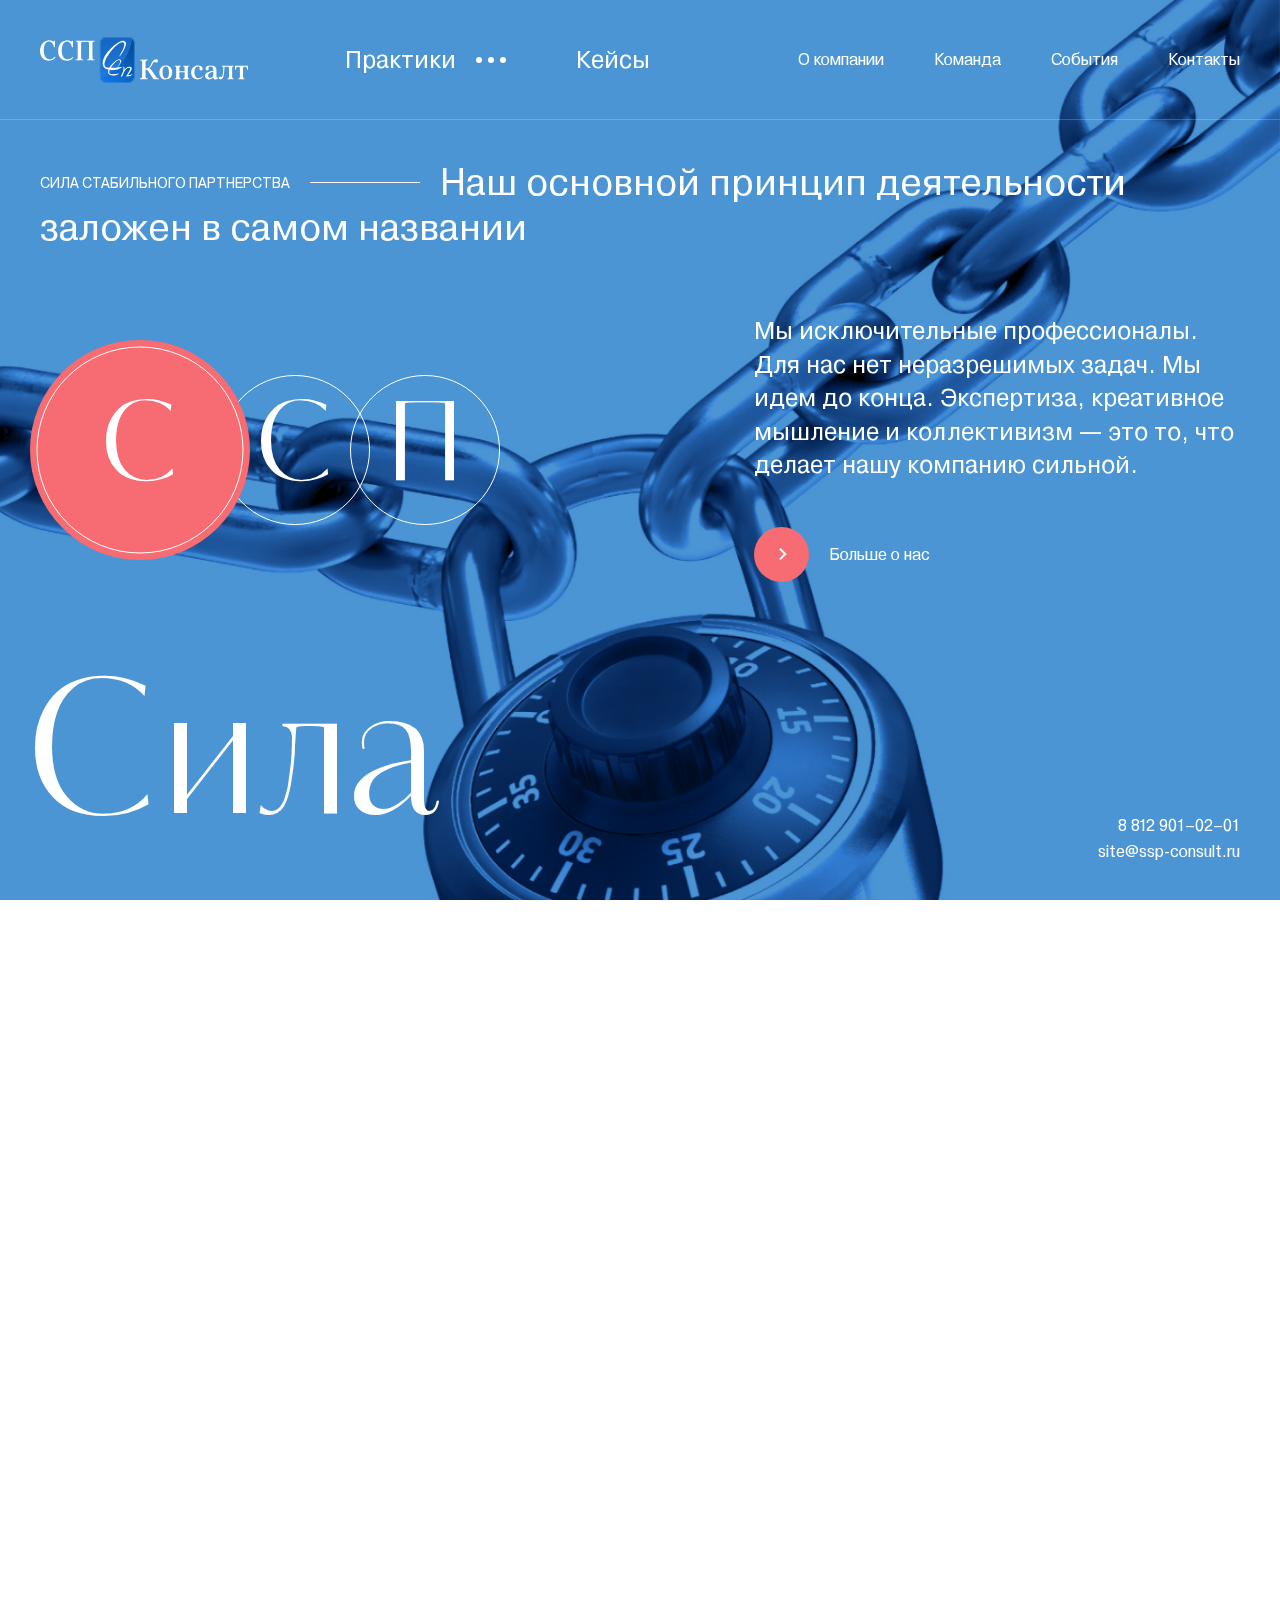
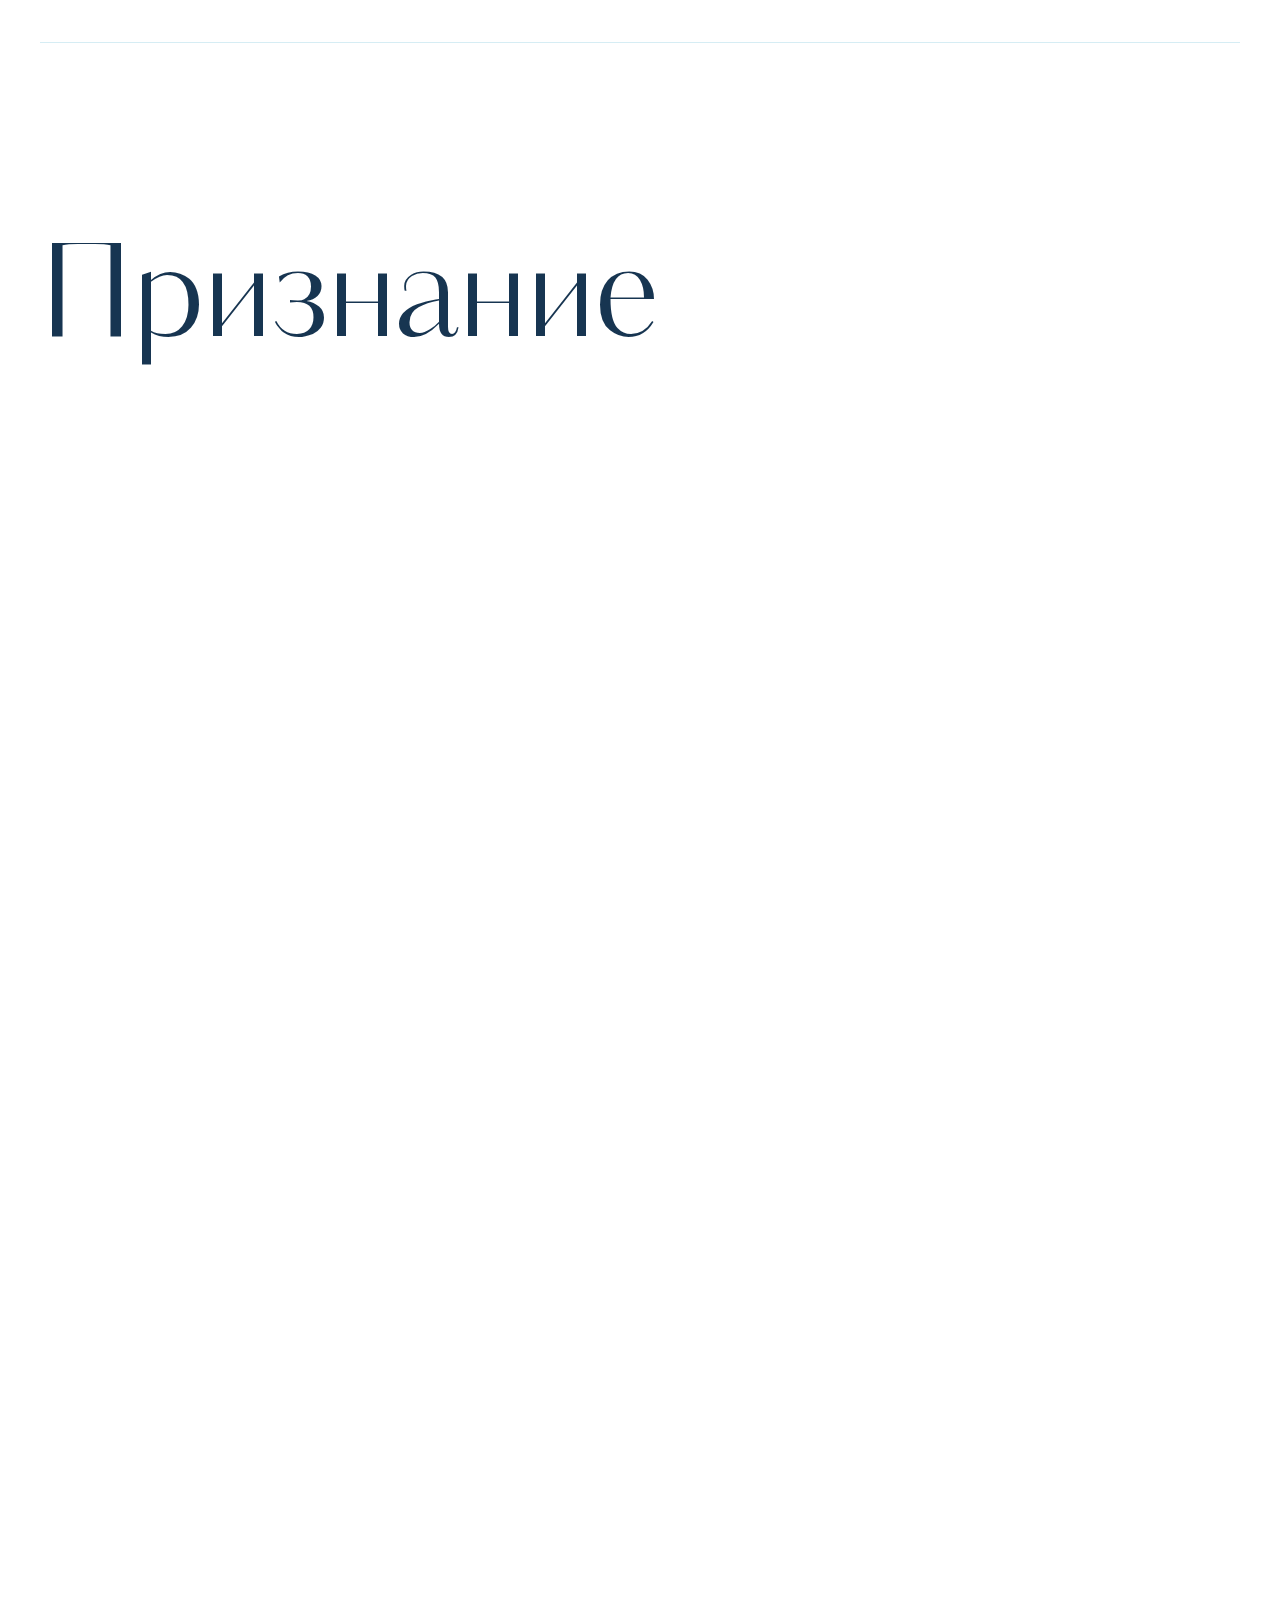
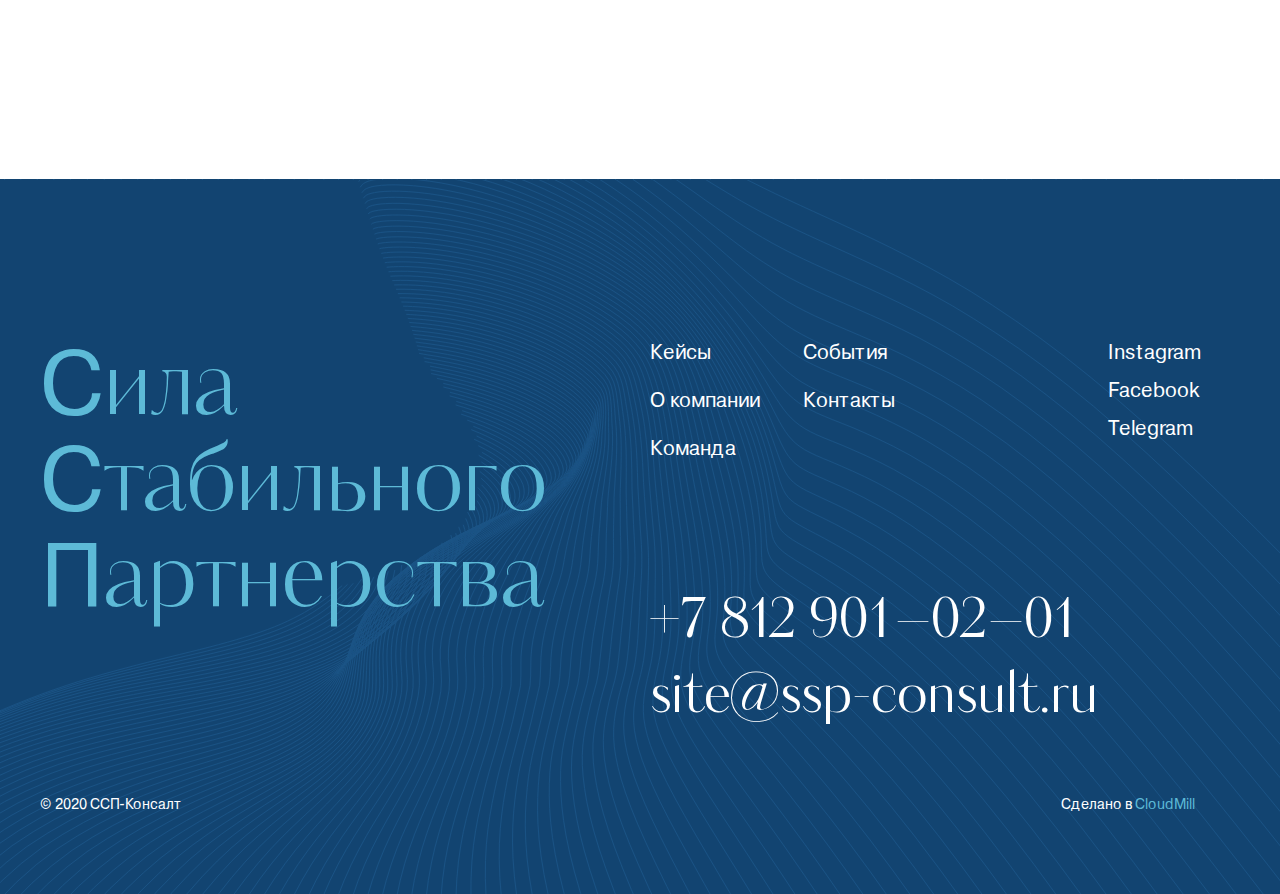
==== commit 884bc831: "Update" ====
--- a/index.html
+++ b/index.html
@@ -18,271 +18,273 @@
 			</svg>
 		</div>
 		<div class="loaded-content">
-			<div class="index-page">
-				<header class="header container-fluid p-0">
-					<div class="header__content">
-						<div class="row align-items-center justify-content-between">
-							<div class="col-2">
-								<div class="header__logo"><a href="/"><img class="svg logo__img" src="assets/images/icons/logo.svg" alt="logo"></a></div>
-							</div>
-							<div class="col-2 d-xl-block d-none">
-								<ul class="practices d-flex">
-									<li class="practices__item"><a class="link practices" href="practices">Практики<ul class="practices__item-dots">
+			<div class="content">
+				<div class="index-page">
+					<header class="header container-fluid p-0">
+						<div class="header__content">
+							<div class="row align-items-center justify-content-between">
+								<div class="col-2">
+									<div class="header__logo"><a href="/"><img class="svg logo__img" src="assets/images/icons/logo.svg" alt="logo"></a></div>
+								</div>
+								<div class="col-2 d-xl-block d-none">
+									<ul class="practices d-flex">
+										<li class="practices__item"><a class="link practices" href="practices">Практики<ul class="practices__item-dots">
+													<li class="dot"></li>
+													<li class="dot"></li>
+													<li class="dot"></li>
+												</ul></a></li>
+										<li class="practices__item"><a class="link cases" href="cases">Кейсы</a></li>
+									</ul>
+								</div>
+								<div class="col-4 d-xl-block d-none">
+									<ul class="header__menu menu d-flex justify-content-end">
+										<li class="menu__item"><a class="link about-company" href="about-company">О компании</a></li>
+										<li class="menu__item"><a class="link command-link" href="command">Команда</a></li>
+										<li class="menu__item"><a class="link events" href="events">События</a></li>
+										<li class="menu__item"><a class="link contacts" href="contacts">Контакты</a></li>
+									</ul>
+								</div>
+								<div class="col-6 d-xl-none d-flex justify-content-end">
+									<div class="header__burger">
+										<div class="header__burger_active"><span></span></div>
+										<div class="header__burger_close"><img class="svg" src="assets/images/icons/close.svg"></div>
+									</div>
+								</div>
+							</div>
+						</div>
+						<div class="mobile-menu d-block d-xl-none">
+							<div class="mobile-menu__content">
+								<ul class="practices">
+									<li class="practices__item"><a class="link" href="practices">Практики<ul class="practices__item-dots">
 												<li class="dot"></li>
 												<li class="dot"></li>
 												<li class="dot"></li>
 											</ul></a></li>
-									<li class="practices__item"><a class="link cases" href="cases">Кейсы</a></li>
+									<li class="practices__item"><a class="link" href="cases">Кейсы</a></li>
 								</ul>
-							</div>
-							<div class="col-4 d-xl-block d-none">
-								<ul class="header__menu menu d-flex justify-content-end">
+								<ul class="header__menu menu">
 									<li class="menu__item"><a class="link about-company" href="about-company">О компании</a></li>
-									<li class="menu__item"><a class="link command" href="#">Команда</a></li>
+									<li class="menu__item"><a class="link command-link" href="command">Команда</a></li>
 									<li class="menu__item"><a class="link events" href="events">События</a></li>
 									<li class="menu__item"><a class="link contacts" href="contacts">Контакты</a></li>
 								</ul>
 							</div>
-							<div class="col-6 d-xl-none d-flex justify-content-end">
-								<div class="header__burger">
-									<div class="header__burger_active"><span></span></div>
-									<div class="header__burger_close"><img class="svg" src="assets/images/icons/close.svg"></div>
-								</div>
-							</div>
-						</div>
-					</div>
-					<div class="mobile-menu d-block d-xl-none">
-						<div class="mobile-menu__content">
-							<ul class="practices">
-								<li class="practices__item"><a class="link" href="practices">Практики<ul class="practices__item-dots">
-											<li class="dot"></li>
-											<li class="dot"></li>
-											<li class="dot"></li>
-										</ul></a></li>
-								<li class="practices__item"><a class="link" href="cases">Кейсы</a></li>
-							</ul>
-							<ul class="header__menu menu">
-								<li class="menu__item"><a class="link about-company" href="about-company">О компании</a></li>
-								<li class="menu__item"><a class="link command" href="#">Команда</a></li>
-								<li class="menu__item"><a class="link events" href="events">События</a></li>
-								<li class="menu__item"><a class="link contacts" href="contacts">Контакты</a></li>
-							</ul>
-						</div>
-					</div>
-				</header>
+						</div>
+					</header>
+				</div>
+				<main class="index-main">
+					<div class="fullpage-block">
+						<div class="fulpage__slider swiper-container">
+							<div class="fulpage__slider-wrapper swiper-wrapper">
+								<div class="fulpage__slider-slide fulpage__slider-slide-1 swiper-slide">
+									<h3 class="fulpage__slider-title" data-aos="fade-up">Сила</h3>
+									<div class="fullpage__slider-description" data-aos="fade-up">
+										<p>Мы исключительные профессионалы. Для нас нет неразрешимых задач. Мы идем до конца. Экспертиза, креативное мышление и коллективизм — это то, что делает нашу компанию сильной.</p><a class="more-btn" href="/about-company"><img src="assets/images/icons/arrow-right.svg" alt="more" /><span>Больше о нас</span></a>
+									</div>
+								</div>
+								<div class="fulpage__slider-slide fulpage__slider-slide-2 swiper-slide">
+									<h3 class="fulpage__slider-title">Стабильного</h3>
+									<div class="fullpage__slider-description">
+										<p>Высокая экспертиза, сила каждого специалиста и огромный опыт на рынке позволяют нам стабильно работать и достигать нужного результата.</p><a class="more-btn" href="/about-company"><img src="assets/images/icons/arrow-right.svg" alt="more" /><span>Больше о нас</span></a>
+									</div>
+								</div>
+								<div class="fulpage__slider-slide fulpage__slider-slide-3 swiper-slide">
+									<h3 class="fulpage__slider-title">Партнерства</h3>
+									<div class="fullpage__slider-description">
+										<p>Наша философия — каждый клиент это партнер. Именно такое отношение позволяет эффективно взаимодействовать, отметая формализм и барьеры в коммуникации.</p><a class="more-btn" href="/about-company"><img src="assets/images/icons/arrow-right.svg" alt="more" /><span>Больше о нас</span></a>
+									</div>
+								</div>
+							</div>
+							<div class="fulpage__slider-pagination swiper-pagination" data-aos="fade-up">
+								<div class="fulpage__slider-bullet fulpage__slider-bullet-active swiper-pagination-bullet" data-bullet-index="0"><span class="bullet-content">С</span>
+									<div class="colored-circle"></div><svg class="bullet-progress" width="220" height="220">
+										<circle class="bullet-progress__circle" stroke="#fff" stroke-width="1" cx="104" cy="104" r="103" fill="transparent"></circle>
+									</svg>
+								</div>
+								<div class="fulpage__slider-bullet swiper-pagination-bullet" data-bullet-index="1"><span class="bullet-content">С</span>
+									<div class="colored-circle"></div><svg class="bullet-progress" width="220" height="220">
+										<circle class="bullet-progress__circle" stroke="#fff" stroke-width="1" cx="104" cy="104" r="103" fill="transparent"></circle>
+									</svg>
+								</div>
+								<div class="fulpage__slider-bullet swiper-pagination-bullet" data-bullet-index="2"><span class="bullet-content">П</span>
+									<div class="colored-circle"></div><svg class="bullet-progress" width="220" height="220">
+										<circle class="bullet-progress__circle" stroke="#fff" stroke-width="1" cx="104" cy="104" r="103" fill="transparent"></circle>
+									</svg>
+								</div>
+							</div>
+						</div>
+						<div class="fullpage-block__content">
+							<h1 class="fullpage-block__title" data-aos="fade-up">
+								<p class="first-line"><span class="small-text">Сила Стабильного Партнерства</span><span class="line"></span><span class="big-text">Наш основной принцип деятельности</span></p><span class="big-text">заложен в самом названии</span>
+							</h1>
+							<div class="fullpage-block__contacts d-none d-xl-flex" data-aos="fade-up"><a class="phone" href="tel:+7 812 901–02–01">8 812 901–02–01</a><a class="email" href="mailto:site@ssp-consult.ru">site@ssp-consult.ru</a></div>
+						</div>
+					</div>
+					<div class="practices-block">
+						<div class="practices__slider swiper-container" data-aos="fade-up">
+							<div class="practices__slider-wrapper swiper-wrapper">
+								<div class="practices__slider-slide practices__slider-slide-1 swiper-slide">
+									<p class="slide__subtitle">Ведущие практики</p>
+									<p class="slide__title"><span>01</span>Банкротство <br> и корпоративные конфликты</p>
+								</div>
+								<div class="practices__slider-slide practices__slider-slide-2 swiper-slide">
+									<p class="slide__subtitle">Ведущие практики</p>
+									<p class="slide__title"><span>02</span>Трудовое и административное право</p>
+								</div>
+								<div class="practices__slider-slide practices__slider-slide-3 swiper-slide">
+									<p class="slide__subtitle">Ведущие практики</p>
+									<p class="slide__title"><span>03</span>Разрешение споров</p>
+								</div>
+							</div>
+							<div class="practices__slider-button-next swiper-button-next">
+								<div class="button-active"><img class="svg" src="assets/images/icons/slider-arrow-small.svg" alt="next"></div><img class="svg" src="assets/images/icons/slider-arrow.svg" alt="next">
+							</div>
+						</div>
+						<div class="all">
+							<div class="all-practices">
+								<p class="all-practices__title" data-aos="fade-up">Все практики</p>
+								<div class="all-practices-block">
+									<ul class="all-practices__items" data-aos="fade-up" data-aos-delay="200">
+										<li class="all-practices__item"><a class="link" href="#">Банкротство и корпоративные конфликты</a></li>
+										<li class="all-practices__item"><a class="link" href="#">Административно–правовая защита</a></li>
+										<li class="all-practices__item"><a class="link" href="#">Абонентское обслуживание</a></li>
+									</ul>
+									<ul class="all-practices__items" data-aos="fade-up" data-aos-delay="400">
+										<li class="all-practices__item"><a class="link" href="#">Трудовое и административное право</a></li>
+										<li class="all-practices__item"><a class="link" href="#">Недвижимость и строительство</a></li>
+										<li class="all-practices__item"><a class="link" href="#">Страховое право</a></li>
+									</ul>
+									<ul class="all-practices__items" data-aos="fade-up" data-aos-delay="600">
+										<li class="all-practices__item"><a class="link" href="#">Управление финансовой задолженностью</a></li>
+										<li class="all-practices__item"><a class="link" href="#">Разрешение споров</a></li>
+										<li class="all-practices__item"><a class="link" href="#">PRO BONO</a></li>
+									</ul>
+								</div>
+							</div>
+						</div>
+					</div>
+					<div class="recognition">
+						<h2 class="recognition__title">Признание</h2>
+						<div class="recognition__content" data-aos="fade-up">
+							<div class="recognition__content-row recognition__content-row-1">
+								<div class="recognition__content-item"><img class="recognition-1" src="assets/images/recognition-1.png" alt="recognition-1"></div>
+								<div class="recognition__content-item"><img class="recognition-2" src="assets/images/recognition-2.png" alt="recognition-2"></div>
+								<div class="recognition__content-item"><img class="recognition-1" src="assets/images/recognition-1.png" alt="recognition-1"></div>
+								<div class="recognition__content-item"><img class="recognition-2" src="assets/images/recognition-2.png" alt="recognition-2"></div>
+								<div class="recognition__content-item"><img class="recognition-1" src="assets/images/recognition-1.png" alt="recognition-1"></div>
+								<div class="recognition__content-item"><img class="recognition-2" src="assets/images/recognition-2.png" alt="recognition-2"></div>
+								<div class="recognition__content-item"><img class="recognition-1" src="assets/images/recognition-1.png" alt="recognition-1"></div>
+								<div class="recognition__content-item"><img class="recognition-2" src="assets/images/recognition-2.png" alt="recognition-2"></div>
+								<div class="recognition__content-item"><img class="recognition-1" src="assets/images/recognition-1.png" alt="recognition-1"></div>
+								<div class="recognition__content-item"><img class="recognition-2" src="assets/images/recognition-2.png" alt="recognition-2"></div>
+								<div class="recognition__content-item"><img class="recognition-1" src="assets/images/recognition-1.png" alt="recognition-1"></div>
+								<div class="recognition__content-item"><img class="recognition-2" src="assets/images/recognition-2.png" alt="recognition-2"></div>
+								<div class="recognition__content-item"><img class="recognition-1" src="assets/images/recognition-1.png" alt="recognition-1"></div>
+								<div class="recognition__content-item"><img class="recognition-2" src="assets/images/recognition-2.png" alt="recognition-2"></div>
+								<div class="recognition__content-item"><img class="recognition-1" src="assets/images/recognition-1.png" alt="recognition-1"></div>
+								<div class="recognition__content-item"><img class="recognition-2" src="assets/images/recognition-2.png" alt="recognition-2"></div>
+							</div>
+							<div class="recognition__content-row recognition__content-row-2">
+								<div class="recognition__content-item"><img class="recognition-2" src="assets/images/recognition-2.png" alt="recognition-2"></div>
+								<div class="recognition__content-item"><img class="recognition-1" src="assets/images/recognition-1.png" alt="recognition-1"></div>
+								<div class="recognition__content-item"><img class="recognition-2" src="assets/images/recognition-2.png" alt="recognition-2"></div>
+								<div class="recognition__content-item"><img class="recognition-1" src="assets/images/recognition-1.png" alt="recognition-1"></div>
+								<div class="recognition__content-item"><img class="recognition-2" src="assets/images/recognition-2.png" alt="recognition-2"></div>
+								<div class="recognition__content-item"><img class="recognition-1" src="assets/images/recognition-1.png" alt="recognition-1"></div>
+								<div class="recognition__content-item"><img class="recognition-2" src="assets/images/recognition-2.png" alt="recognition-2"></div>
+								<div class="recognition__content-item"><img class="recognition-1" src="assets/images/recognition-1.png" alt="recognition-1"></div>
+								<div class="recognition__content-item"><img class="recognition-2" src="assets/images/recognition-2.png" alt="recognition-2"></div>
+								<div class="recognition__content-item"><img class="recognition-1" src="assets/images/recognition-1.png" alt="recognition-1"></div>
+								<div class="recognition__content-item"><img class="recognition-2" src="assets/images/recognition-2.png" alt="recognition-2"></div>
+								<div class="recognition__content-item"><img class="recognition-1" src="assets/images/recognition-1.png" alt="recognition-1"></div>
+								<div class="recognition__content-item"><img class="recognition-2" src="assets/images/recognition-2.png" alt="recognition-2"></div>
+								<div class="recognition__content-item"><img class="recognition-1" src="assets/images/recognition-1.png" alt="recognition-1"></div>
+								<div class="recognition__content-item"><img class="recognition-2" src="assets/images/recognition-2.png" alt="recognition-2"></div>
+								<div class="recognition__content-item"><img class="recognition-1" src="assets/images/recognition-1.png" alt="recognition-1"></div>
+							</div>
+						</div>
+					</div>
+					<div class="news" data-aos="fade-up">
+						<div class="news__subtitle">События</div>
+						<div class="news__header">
+							<h2 class="news__title">Делимся экспертизой.<br>Публикуемся в СМИ. Развиваемся.</h2><a class="more-btn" href="/events"><img src="assets/images/icons/arrow-right.svg" alt="more" /><span>Все события</span></a>
+						</div>
+						<div class="news__content container-fluid">
+							<div class="row justify-content-between">
+								<div class="col-2 ps-0 d-none d-xxl-block">
+									<div class="news__content-img"><img src="assets/images/news.jpg" alt="news"></div>
+								</div>
+								<div class="col-8 col-xxl-6 px-0">
+									<ul class="news__content-block news__items d-flex justify-content-between">
+										<li class="news__item">
+											<p class="news__item-date">20 декабря 2020</p>
+											<p class="news__item-title">Дарья Титкова в «Диалоге с бизнесом», при поддержке ЛО ТПП</p>
+											<ul class="news__item-themes">
+												<li class="news__item-theme"><a class="tab-btn disabled" href="#" onclick="event.preventDefault()"><span>суды</span></a></li>
+												<li class="news__item-theme"><a class="tab-btn disabled" href="#" onclick="event.preventDefault()"><span>адвокаты</span></a></li>
+												<li class="news__item-theme"><a class="tab-btn disabled" href="#" onclick="event.preventDefault()"><span>арбитраж</span></a></li>
+											</ul><a class="more-btn" href="#"><img src="assets/images/icons/arrow-right.svg" alt="more" /><span>Подробнее</span></a>
+										</li>
+										<li class="news__item">
+											<p class="news__item-date">20 декабря 2020</p>
+											<p class="news__item-title">ССП–Консалт ищет пострадавших от бездействий авиакомпаний</p>
+											<ul class="news__item-themes">
+												<li class="news__item-theme"><a class="tab-btn disabled" href="#" onclick="event.preventDefault()"><span>суды</span></a></li>
+											</ul><a class="more-btn" href="event"><img src="assets/images/icons/arrow-right.svg" alt="more" /><span>Подробнее</span></a>
+										</li>
+									</ul>
+								</div>
+							</div>
+						</div>
+					</div>
+				</main>
+				<footer class="footer container-fluid px-0">
+					<div class="footer__content">
+						<div class="row">
+							<div class="col-8 col-md-3 col-xl-4">
+								<p class="footer__title"><span>С</span>ила <br> <span>С</span>табильного <br> <span>П</span>артнерства</p>
+							</div>
+							<div class="col-8 col-md-5 col-xl-4">
+								<div class="footer__links">
+									<div class="row">
+										<div class="col-4 col-md-2 order-1">
+											<ul class="footer__links-block">
+												<li class="footer__links-item"><a class="link" href="cases">Кейсы</a></li>
+												<li class="footer__links-item"><a class="link" href="about-company">О компании</a></li>
+												<li class="footer__links-item"><a class="link" href="command">Команда</a></li>
+											</ul>
+										</div>
+										<div class="col-4 order-2">
+											<ul class="footer__links-block">
+												<li class="footer__links-item"><a class="link" href="events">События</a></li>
+												<li class="footer__links-item"><a class="link" href="contacts">Контакты</a></li>
+											</ul>
+										</div>
+										<div class="col-4 col-md-2 order-4 order-md-3 ms-auto ms-md-0">
+											<ul class="footer__networks">
+												<li class="footer__network"><a class="link" href="#" target="_blank">Instagram</a></li>
+												<li class="footer__network"><a class="link" href="#" target="_blank">Facebook</a></li>
+												<li class="footer__network"><a class="link" href="#" target="_blank">Telegram</a></li>
+											</ul>
+										</div>
+										<div class="col-8 order-3 order-md-4">
+											<div class="footer__contacts d-flex flex-column"><a class="phone" href="tel:+7 812 901–02–01">+7 812 901–02–01</a><a class="email" href="mailto:site@ssp-consult.ru">site@ssp-consult.ru</a></div>
+										</div>
+									</div>
+								</div>
+							</div>
+						</div>
+						<div class="footer__bottom row justify-content-between flex-column flex-md-row">
+							<div class="col">
+								<p class="copyrigh">© 2020 ССП-Консалт</p>
+							</div>
+							<div class="col d-flex justify-content-md-end">
+								<p class="author">Сделано в<a href="https://cloudmill.ru/" target="_blank"> CloudMill</a></p>
+							</div>
+						</div>
+					</div>
+				</footer>
 			</div>
-			<main class="index-main">
-				<div class="fullpage-block">
-					<div class="fulpage__slider swiper-container">
-						<div class="fulpage__slider-wrapper swiper-wrapper">
-							<div class="fulpage__slider-slide fulpage__slider-slide-1 swiper-slide">
-								<h3 class="fulpage__slider-title" data-aos="fade-up">Сила</h3>
-								<div class="fullpage__slider-description" data-aos="fade-up">
-									<p>Мы исключительные профессионалы. Для нас нет неразрешимых задач. Мы идем до конца. Экспертиза, креативное мышление и коллективизм — это то, что делает нашу компанию сильной.</p><a class="more-btn" href="/about-company"><img src="assets/images/icons/arrow-right.svg" alt="more" /><span>Больше о нас</span></a>
-								</div>
-							</div>
-							<div class="fulpage__slider-slide fulpage__slider-slide-2 swiper-slide">
-								<h3 class="fulpage__slider-title">Стабильного</h3>
-								<div class="fullpage__slider-description">
-									<p>Высокая экспертиза, сила каждого специалиста и огромный опыт на рынке позволяют нам стабильно работать и достигать нужного результата.</p><a class="more-btn" href="/about-company"><img src="assets/images/icons/arrow-right.svg" alt="more" /><span>Больше о нас</span></a>
-								</div>
-							</div>
-							<div class="fulpage__slider-slide fulpage__slider-slide-3 swiper-slide">
-								<h3 class="fulpage__slider-title">Партнерства</h3>
-								<div class="fullpage__slider-description">
-									<p>Наша философия — каждый клиент это партнер. Именно такое отношение позволяет эффективно взаимодействовать, отметая формализм и барьеры в коммуникации.</p><a class="more-btn" href="/about-company"><img src="assets/images/icons/arrow-right.svg" alt="more" /><span>Больше о нас</span></a>
-								</div>
-							</div>
-						</div>
-						<div class="fulpage__slider-pagination swiper-pagination" data-aos="fade-up">
-							<div class="fulpage__slider-bullet fulpage__slider-bullet-active swiper-pagination-bullet" data-bullet-index="0"><span class="bullet-content">С</span>
-								<div class="colored-circle"></div><svg class="bullet-progress" width="220" height="220">
-									<circle class="bullet-progress__circle" stroke="#fff" stroke-width="1" cx="104" cy="104" r="103" fill="transparent"></circle>
-								</svg>
-							</div>
-							<div class="fulpage__slider-bullet swiper-pagination-bullet" data-bullet-index="1"><span class="bullet-content">С</span>
-								<div class="colored-circle"></div><svg class="bullet-progress" width="220" height="220">
-									<circle class="bullet-progress__circle" stroke="#fff" stroke-width="1" cx="104" cy="104" r="103" fill="transparent"></circle>
-								</svg>
-							</div>
-							<div class="fulpage__slider-bullet swiper-pagination-bullet" data-bullet-index="2"><span class="bullet-content">П</span>
-								<div class="colored-circle"></div><svg class="bullet-progress" width="220" height="220">
-									<circle class="bullet-progress__circle" stroke="#fff" stroke-width="1" cx="104" cy="104" r="103" fill="transparent"></circle>
-								</svg>
-							</div>
-						</div>
-					</div>
-					<div class="fullpage-block__content">
-						<h1 class="fullpage-block__title" data-aos="fade-up">
-							<p class="first-line"><span class="small-text">Сила Стабильного Партнерства</span><span class="line"></span><span class="big-text">Наш основной принцип деятельности</span></p><span class="big-text">заложен в самом названии</span>
-						</h1>
-						<div class="fullpage-block__contacts" data-aos="fade-up"><a class="phone" href="tel:+7 812 901–02–01">8 812 901–02–01</a><a class="email" href="mailto:site@ssp-consult.ru">site@ssp-consult.ru</a></div>
-					</div>
-				</div>
-				<div class="practices-block">
-					<div class="practices__slider swiper-container" data-aos="fade-up">
-						<div class="practices__slider-wrapper swiper-wrapper">
-							<div class="practices__slider-slide practices__slider-slide-1 swiper-slide">
-								<p class="slide__subtitle">Ведущие практики</p>
-								<p class="slide__title"><span>01</span>Банкротство <br> и корпоративные конфликты</p>
-							</div>
-							<div class="practices__slider-slide practices__slider-slide-2 swiper-slide">
-								<p class="slide__subtitle">Ведущие практики</p>
-								<p class="slide__title"><span>02</span>Трудовое и административное право</p>
-							</div>
-							<div class="practices__slider-slide practices__slider-slide-3 swiper-slide">
-								<p class="slide__subtitle">Ведущие практики</p>
-								<p class="slide__title"><span>03</span>Разрешение споров</p>
-							</div>
-						</div>
-						<div class="practices__slider-button-next swiper-button-next">
-							<div class="button-active"><img class="svg" src="assets/images/icons/slider-arrow-small.svg" alt="next"></div><img class="svg" src="assets/images/icons/slider-arrow.svg" alt="next">
-						</div>
-					</div>
-					<div class="all">
-						<div class="all-practices">
-							<p class="all-practices__title" data-aos="fade-up">Все практики</p>
-							<div class="all-practices-block">
-								<ul class="all-practices__items" data-aos="fade-up" data-aos-delay="200">
-									<li class="all-practices__item"><a class="link" href="#">Банкротство и корпоративные конфликты</a></li>
-									<li class="all-practices__item"><a class="link" href="#">Административно–правовая защита</a></li>
-									<li class="all-practices__item"><a class="link" href="#">Абонентское обслуживание</a></li>
-								</ul>
-								<ul class="all-practices__items" data-aos="fade-up" data-aos-delay="400">
-									<li class="all-practices__item"><a class="link" href="#">Трудовое и административное право</a></li>
-									<li class="all-practices__item"><a class="link" href="#">Недвижимость и строительство</a></li>
-									<li class="all-practices__item"><a class="link" href="#">Страховое право</a></li>
-								</ul>
-								<ul class="all-practices__items" data-aos="fade-up" data-aos-delay="600">
-									<li class="all-practices__item"><a class="link" href="#">Управление финансовой задолженностью</a></li>
-									<li class="all-practices__item"><a class="link" href="#">Разрешение споров</a></li>
-									<li class="all-practices__item"><a class="link" href="#">PRO BONO</a></li>
-								</ul>
-							</div>
-						</div>
-					</div>
-				</div>
-				<div class="recognition">
-					<h2 class="recognition__title">Признание</h2>
-					<div class="recognition__content" data-aos="fade-up">
-						<div class="recognition__content-row recognition__content-row-1">
-							<div class="recognition__content-item"><img class="recognition-1" src="assets/images/recognition-1.png" alt="recognition-1"></div>
-							<div class="recognition__content-item"><img class="recognition-2" src="assets/images/recognition-2.png" alt="recognition-2"></div>
-							<div class="recognition__content-item"><img class="recognition-1" src="assets/images/recognition-1.png" alt="recognition-1"></div>
-							<div class="recognition__content-item"><img class="recognition-2" src="assets/images/recognition-2.png" alt="recognition-2"></div>
-							<div class="recognition__content-item"><img class="recognition-1" src="assets/images/recognition-1.png" alt="recognition-1"></div>
-							<div class="recognition__content-item"><img class="recognition-2" src="assets/images/recognition-2.png" alt="recognition-2"></div>
-							<div class="recognition__content-item"><img class="recognition-1" src="assets/images/recognition-1.png" alt="recognition-1"></div>
-							<div class="recognition__content-item"><img class="recognition-2" src="assets/images/recognition-2.png" alt="recognition-2"></div>
-							<div class="recognition__content-item"><img class="recognition-1" src="assets/images/recognition-1.png" alt="recognition-1"></div>
-							<div class="recognition__content-item"><img class="recognition-2" src="assets/images/recognition-2.png" alt="recognition-2"></div>
-							<div class="recognition__content-item"><img class="recognition-1" src="assets/images/recognition-1.png" alt="recognition-1"></div>
-							<div class="recognition__content-item"><img class="recognition-2" src="assets/images/recognition-2.png" alt="recognition-2"></div>
-							<div class="recognition__content-item"><img class="recognition-1" src="assets/images/recognition-1.png" alt="recognition-1"></div>
-							<div class="recognition__content-item"><img class="recognition-2" src="assets/images/recognition-2.png" alt="recognition-2"></div>
-							<div class="recognition__content-item"><img class="recognition-1" src="assets/images/recognition-1.png" alt="recognition-1"></div>
-							<div class="recognition__content-item"><img class="recognition-2" src="assets/images/recognition-2.png" alt="recognition-2"></div>
-						</div>
-						<div class="recognition__content-row recognition__content-row-2">
-							<div class="recognition__content-item"><img class="recognition-2" src="assets/images/recognition-2.png" alt="recognition-2"></div>
-							<div class="recognition__content-item"><img class="recognition-1" src="assets/images/recognition-1.png" alt="recognition-1"></div>
-							<div class="recognition__content-item"><img class="recognition-2" src="assets/images/recognition-2.png" alt="recognition-2"></div>
-							<div class="recognition__content-item"><img class="recognition-1" src="assets/images/recognition-1.png" alt="recognition-1"></div>
-							<div class="recognition__content-item"><img class="recognition-2" src="assets/images/recognition-2.png" alt="recognition-2"></div>
-							<div class="recognition__content-item"><img class="recognition-1" src="assets/images/recognition-1.png" alt="recognition-1"></div>
-							<div class="recognition__content-item"><img class="recognition-2" src="assets/images/recognition-2.png" alt="recognition-2"></div>
-							<div class="recognition__content-item"><img class="recognition-1" src="assets/images/recognition-1.png" alt="recognition-1"></div>
-							<div class="recognition__content-item"><img class="recognition-2" src="assets/images/recognition-2.png" alt="recognition-2"></div>
-							<div class="recognition__content-item"><img class="recognition-1" src="assets/images/recognition-1.png" alt="recognition-1"></div>
-							<div class="recognition__content-item"><img class="recognition-2" src="assets/images/recognition-2.png" alt="recognition-2"></div>
-							<div class="recognition__content-item"><img class="recognition-1" src="assets/images/recognition-1.png" alt="recognition-1"></div>
-							<div class="recognition__content-item"><img class="recognition-2" src="assets/images/recognition-2.png" alt="recognition-2"></div>
-							<div class="recognition__content-item"><img class="recognition-1" src="assets/images/recognition-1.png" alt="recognition-1"></div>
-							<div class="recognition__content-item"><img class="recognition-2" src="assets/images/recognition-2.png" alt="recognition-2"></div>
-							<div class="recognition__content-item"><img class="recognition-1" src="assets/images/recognition-1.png" alt="recognition-1"></div>
-						</div>
-					</div>
-				</div>
-				<div class="news" data-aos="fade-up">
-					<div class="news__subtitle">События</div>
-					<div class="news__header">
-						<h2 class="news__title">Делимся экспертизой.<br>Публикуемся в СМИ. Развиваемся.</h2><a class="more-btn" href="/events"><img src="assets/images/icons/arrow-right.svg" alt="more" /><span>Все события</span></a>
-					</div>
-					<div class="news__content container-fluid">
-						<div class="row justify-content-between">
-							<div class="col-2 ps-0">
-								<div class="news__content-img"><img src="assets/images/news.jpg" alt="news"></div>
-							</div>
-							<div class="col-6 pe-0">
-								<ul class="news__content-block news__items d-flex justify-content-between">
-									<li class="news__item">
-										<p class="news__item-date">20 декабря 2020</p>
-										<p class="news__item-title">Дарья Титкова в «Диалоге с бизнесом», при поддержке ЛО ТПП</p>
-										<ul class="news__item-themes">
-											<li class="news__item-theme"><a class="tab-btn disabled" href="#"><span>суды</span></a></li>
-											<li class="news__item-theme"><a class="tab-btn disabled" href="#"><span>адвокаты</span></a></li>
-											<li class="news__item-theme"><a class="tab-btn disabled" href="#"><span>арбитраж</span></a></li>
-										</ul><a class="more-btn" href="#"><img src="assets/images/icons/arrow-right.svg" alt="more" /><span>Подробнее</span></a>
-									</li>
-									<li class="news__item">
-										<p class="news__item-date">20 декабря 2020</p>
-										<p class="news__item-title">ССП–Консалт ищет пострадавших от бездействий авиакомпаний</p>
-										<ul class="news__item-themes">
-											<li class="news__item-theme"><a class="tab-btn disabled" href="#"><span>суды</span></a></li>
-										</ul><a class="more-btn" href="event"><img src="assets/images/icons/arrow-right.svg" alt="more" /><span>Подробнее</span></a>
-									</li>
-								</ul>
-							</div>
-						</div>
-					</div>
-				</div>
-			</main>
-			<footer class="footer container-fluid px-0">
-				<div class="footer__content">
-					<div class="row">
-						<div class="col-8 col-md-3 col-xl-4">
-							<p class="footer__title"><span>С</span>ила <br> <span>С</span>табильного <br> <span>П</span>артнерства</p>
-						</div>
-						<div class="col-8 col-md-5 col-xl-4">
-							<div class="footer__links">
-								<div class="row">
-									<div class="col-4 col-md-2 order-1">
-										<ul class="footer__links-block">
-											<li class="footer__links-item"><a class="link" href="cases">Кейсы</a></li>
-											<li class="footer__links-item"><a class="link" href="about-company">О компании</a></li>
-											<li class="footer__links-item"><a class="link" href="#">Команда</a></li>
-										</ul>
-									</div>
-									<div class="col-4 order-2">
-										<ul class="footer__links-block">
-											<li class="footer__links-item"><a class="link" href="events">События</a></li>
-											<li class="footer__links-item"><a class="link" href="contacts">Контакты</a></li>
-										</ul>
-									</div>
-									<div class="col-4 col-md-2 order-4 order-md-3 ms-auto ms-md-0">
-										<ul class="footer__networks">
-											<li class="footer__network"><a class="link" href="#" target="_blank">Instagram</a></li>
-											<li class="footer__network"><a class="link" href="#" target="_blank">Facebook</a></li>
-											<li class="footer__network"><a class="link" href="#" target="_blank">Telegram</a></li>
-										</ul>
-									</div>
-									<div class="col-8 order-3 order-md-4">
-										<div class="footer__contacts d-flex flex-column"><a class="phone" href="tel:+7 812 901–02–01">+7 812 901–02–01</a><a class="email" href="mailto:site@ssp-consult.ru">site@ssp-consult.ru</a></div>
-									</div>
-								</div>
-							</div>
-						</div>
-					</div>
-					<div class="footer__bottom row justify-content-between flex-column flex-md-row">
-						<div class="col">
-							<p class="copyrigh">© 2020 ССП-Консалт</p>
-						</div>
-						<div class="col d-flex justify-content-md-end">
-							<p class="author">Сделано в<a href="https://cloudmill.ru/" target="_blank"> CloudMill</a></p>
-						</div>
-					</div>
-				</div>
-			</footer>
 		</div>
 		<script type="text/javascript" src="assets/styles.js"></script>
 		<script type="text/javascript" src="assets/vendor.js"></script>
--- a/vendors.css
+++ b/vendors.css
@@ -10,7 +10,7 @@
 
 
 /*Plugin CSS*/
-
+/*
 .str_wrap {
 	overflow:hidden;
 	width:100%;
@@ -63,4 +63,4 @@
 .str_wrap img {
 	max-width:none !important;	
 }
-
+*/
--- a/app.css
+++ b/app.css
@@ -1,4 +1,4 @@
-@font-face{font-family:"Pragmatica";src:url(assets/fonts/Pragmatica-Medium.e1ef481.eot);src:url(assets/fonts/Pragmatica-Medium.e1ef481.eot?#iefix) format("embedded-opentype"),url(assets/fonts/Pragmatica-Medium.a21c644.woff2) format("woff2"),url(assets/fonts/Pragmatica-Medium.6ace6a0.woff) format("woff"),url(assets/fonts/PragmaticaExtended-Medium.8fb3f9e.ttf) format("truetype");font-weight:500;font-style:normal;font-display:swap}@font-face{font-family:"Pragmatica";src:url(assets/fonts/Pragmatica-Book.64b93bb.eot);src:url(assets/fonts/Pragmatica-Book.64b93bb.eot?#iefix) format("embedded-opentype"),url(assets/fonts/Pragmatica-Book.4e7cb94.woff2) format("woff2"),url(assets/fonts/Pragmatica-Book.7b6de51.woff) format("woff"),url(assets/fonts/PragmaticaExtended-Book.eecab37.ttf) format("truetype");font-weight:normal;font-style:normal;font-display:swap}@font-face{font-family:"Kudryashev Headline";src:url(assets/fonts/KudryashevHeadline-Sans.1e652b4.eot);src:url(assets/fonts/KudryashevHeadline-Sans.1e652b4.eot?#iefix) format("embedded-opentype"),url(assets/fonts/KudryashevHeadline-Sans.0dcb8d5.woff2) format("woff2"),url(assets/fonts/KudryashevHeadline-Sans.60fa8d3.woff) format("woff"),url(assets/fonts/KudryashevHeadline-Sans.2060ede.ttf) format("truetype");font-weight:normal;font-style:normal;font-display:swap}html,body,div,span,applet,object,iframe,h1,h2,h3,h4,h5,h6,p,blockquote,pre,a,abbr,acronym,address,big,cite,code,del,dfn,em,img,ins,kbd,q,s,samp,small,strike,strong,sub,sup,tt,var,b,u,i,center,dl,dt,dd,ol,ul,li,fieldset,form,label,legend,table,caption,tbody,tfoot,thead,tr,th,td,article,aside,canvas,details,embed,figure,figcaption,footer,header,hgroup,menu,nav,output,ruby,section,summary,time,mark,audio,video{margin:0;padding:0;border:0;outline:none;font-size:100%;font:inherit;vertical-align:baseline;box-sizing:border-box}article,aside,details,figcaption,figure,footer,header,hgroup,menu,nav,section{display:block}body{line-height:1}img{width:100%;height:100%}ol,ul{list-style:none}a{text-decoration:none;color:inherit}button{outline:none;border:none;background:inherit;font-family:inherit;font-size:inherit;padding:0;margin:0;cursor:pointer}input{outline:none;border:none;background:inherit}textarea{outline:none;border:none;background:inherit;resize:none}blockquote,q{quotes:none}blockquote:before,blockquote:after,q:before,q:after{content:"";content:none}table{border-collapse:collapse;border-spacing:0}.main{color:#173551;font-family:"Pragmatica",Arial,sans-serif;padding-top:120px}@media (max-width: 1200px){.main{padding-top:70px}}.link{width:fit-content;position:relative;transition:all .6s cubic-bezier(0.45, 0, 0.55, 1) 0s}.link::before{content:"";position:absolute;bottom:-8px;right:0;height:1px;width:0;background:#fff;transition:all .6s cubic-bezier(0.45, 0, 0.55, 1) 0s}.link:hover::before{width:100%;left:0;transition:all .6s cubic-bezier(0.45, 0, 0.55, 1) 0s}.tab-btn{height:30px;width:fit-content;display:flex;justify-content:center;align-items:center;padding:0 15px;background:#fff;border:1px solid #173551;color:#173551;border-radius:4px;transition:all .6s cubic-bezier(0.45, 0, 0.55, 1) 0s}@media (max-width: 768px){.tab-btn{height:22px}}.tab-btn span{display:inline-block;font-size:20px;line-height:140%;font-family:"Kudryashev Headline",serif}@media (max-width: 768px){.tab-btn span{font-size:14px}}.tab-btn:hover{border-color:#5DBAD7}.tab-btn.active{background:#5DBAD7;border-color:#5DBAD7;color:#fff}.tab-btn.disabled{opacity:0.6;cursor:auto}.tab-btn.disabled:hover{border-color:#173551}input[name="agree"]{position:absolute;z-index:-1;opacity:0}input[name="agree"]+label{position:relative;display:block;width:100%;margin-bottom:40px;padding-left:40px;font-size:12px;line-height:140%;font-weight:300;cursor:pointer;transition:all .6s cubic-bezier(0.45, 0, 0.55, 1) 0s}@media (max-width: 768px){input[name="agree"]+label{margin-bottom:20px}}input[name="agree"]+label::before{content:"";position:absolute;top:0;left:0;width:25px;height:25px;display:flex;justify-content:center;align-items:center;border-radius:50%;border:1px solid #D6EDF4;background:transparent;background-position:center;transition:all .6s cubic-bezier(0.45, 0, 0.55, 1) 0s}input[name="agree"]+label:hover::before{border-color:#5DBAD7}input[name="agree"]+label a{font-weight:400}input[name="agree"]+label a::before{background:#173551;bottom:-2px}input[name="agree"]+label .error{position:absolute;top:100%;left:40px;color:#F66C72;font-size:12px;line-height:140%;opacity:0;transition:all .6s cubic-bezier(0.45, 0, 0.55, 1) 0s}input[name="agree"]+label .error.active{top:calc(100% + 10px);opacity:1}input[name="agree"]:checked+label::before{border-color:#5DBAD7;background-color:#5DBAD7;background-image:url([data-uri]);background-repeat:no-repeat;background-position:center;background-size:50%}.all-practices{display:flex;padding-bottom:40px;margin-top:40px;border-bottom:1px solid #D6EDF4}@media (max-width: 1360px){.all-practices{flex-direction:column}}@media (max-width: 768px){.all-practices{padding-bottom:20px;margin-top:30px}}.all-practices__title{min-width:max-content;font-family:"Kudryashev Headline",serif;font-size:24px}@media (max-width: 768px){.all-practices__title{font-size:16px}}.all-practices-block{width:100%;margin:8px 0 0 162px;display:flex;align-self:center;justify-content:space-between}@media (max-width: 1460px){.all-practices-block{margin:8px 0 0 60px}}@media (max-width: 1360px){.all-practices-block{margin:30px 0 0 0}}@media (max-width: 1060px){.all-practices-block{flex-direction:column;width:fit-content}}@media (max-width: 426px){.all-practices-block{align-self:start}}.all-practices__items{width:33%;padding-right:10px;padding-left:10px;margin-right:-10px;margin-left:-10px}@media (max-width: 1360px){.all-practices__items{width:fit-content;margin-bottom:20px}}.all-practices__items:last-child{margin-bottom:0}.all-practices__item{font-size:16px;margin-bottom:20px}@media (max-width: 768px){.all-practices__item{font-size:14px}}.all-practices__item .link::before{background:#173551}.all-practices__item:last-child{margin:0}.before-btn{position:relative;z-index:3;display:flex;align-items:center;width:fit-content;min-height:55px;height:55px;border-radius:27.5px;padding:0 30px 0 24px}@media (max-width: 768px){.before-btn{min-height:40px;height:40px;border-radius:20px;padding:0 24px 0 17px}}.before-btn::before{content:"";position:absolute;top:0;left:0;z-index:-1;height:100%;width:55px;border-radius:27.5px;background:#D6EDF4;transition:all .6s cubic-bezier(0.45, 0, 0.55, 1) 0s}@media (max-width: 768px){.before-btn::before{width:40px;border-radius:20px}}.before-btn:hover span{color:#173551}.before-btn:hover::before{width:100%}.before-btn img{height:14px;width:10px;margin:0 41px 0 0;transform:rotate(180deg)}@media (max-width: 768px){.before-btn img{height:11px;width:8px;margin-right:30px}}.before-btn span{font-size:16px;color:#173551;transition:all .6s cubic-bezier(0.45, 0, 0.55, 1) 0s}@media (max-width: 768px){.before-btn span{font-size:14px}}.events__subscribe{position:absolute;top:0;left:0;width:100%;height:100%}@media (max-width: 1200px){.events__subscribe{position:static;height:fit-content}}.events__subscribe-block{position:sticky;top:40px;height:fit-content}@media (max-width: 1200px){.events__subscribe-block{position:static}}.events__subscribe-block.subscribed .subscribe input[name="email"]{opacity:0;visibility:hidden}.events__subscribe-block.subscribed .subscribe input[name="agree"]+label{opacity:0;visibility:hidden}.events__subscribe-block .filter{margin-bottom:80px}@media (max-width: 768px){.events__subscribe-block .filter{margin-bottom:40px}}.events__subscribe-block .filter__tabs{display:flex;flex-wrap:wrap;padding-bottom:10px;margin-bottom:20px;border-bottom:1px solid #D6EDF4}@media (max-width: 768px){.events__subscribe-block .filter__tabs{padding-bottom:20px}}.events__subscribe-block .filter__tabs .tab-btn{margin:0 10px 10px 0}.events__subscribe-block .filter__discard{display:flex;align-items:center;transition:all .6s cubic-bezier(0.45, 0, 0.55, 1) 0s}.events__subscribe-block .filter__discard:hover{color:#5DBAD7}.events__subscribe-block .filter__discard:hover .svg{transform:rotate(-180deg)}.events__subscribe-block .filter__discard:hover .svg path{fill:#5DBAD7}.events__subscribe-block .filter__discard .svg{width:24px;height:24px;margin-right:10px;transition:all .6s cubic-bezier(0.45, 0, 0.55, 1) 0s}.events__subscribe-block .filter__discard .svg path{transition:all .6s cubic-bezier(0.45, 0, 0.55, 1) 0s}.events__subscribe-block .filter__discard span{font-size:16px}@media (max-width: 768px){.events__subscribe-block .filter__discard span{font-size:14px}}.events__subscribe-block .before-btn{margin:0 0 80px}.events__subscribe-block .subscribe{display:block}@media (max-width: 1200px){.events__subscribe-block .subscribe{display:none}}.events__subscribe-block .subscribe-title{display:none;font-size:24px;line-height:140%;transition:all .6s cubic-bezier(0.45, 0, 0.55, 1) 0s}@media (max-width: 768px){.events__subscribe-block .subscribe-title{font-size:18px}}.events__subscribe-block .subscribe-title.active{display:block}.events__subscribe-block .subscribe-email{position:relative}.events__subscribe-block .subscribe-email .error{position:absolute;top:80%;color:#F66C72;font-size:12px;line-height:140%;opacity:0;transition:all .6s cubic-bezier(0.45, 0, 0.55, 1) 0s}.events__subscribe-block .subscribe-email .error.active{top:calc(100% + 5px);opacity:1}.events__subscribe-block .subscribe-btn{display:none}.events__subscribe-block .subscribe-btn.active{display:block}.events__subscribe-block .subscribe input[name="email"]{width:100%;display:block;border:none;outline:none;font-size:20px;line-height:100%;color:inherit;padding-bottom:30px;margin:40px 0;border-bottom:1px solid #D6EDF4;transition:all .6s cubic-bezier(0.45, 0, 0.55, 1) 0s}@media (max-width: 768px){.events__subscribe-block .subscribe input[name="email"]{font-size:16px;padding-bottom:20px;margin:40px 0 20px}}.events__subscribe-block .subscribe input[name="email"]::placeholder{font-size:20px;line-height:100%;color:inherit}@media (max-width: 768px){.events__subscribe-block .subscribe input[name="email"]::placeholder{font-size:16px}}.events__subscribe-block .share{margin:80px 0 0}.events__subscribe-block .share__title{font-weight:300;font-size:24px;line-height:140%;margin:0 0 40px}.events__subscribe-block .share__links{display:flex;flex-direction:column}.events__subscribe-block .share__links-item{margin:0 0 10px}.events__subscribe-block .share__links-item:last-child{margin:0}.events__subscribe-block .share__links-item a{position:relative;font-size:20px;line-height:140%;transition:all .6s cubic-bezier(0.45, 0, 0.55, 1) 0s}.events__subscribe-block .share__links-item a::before{content:"";position:absolute;bottom:0;left:0;width:100%;height:1px;background:#173551;transition:all .6s cubic-bezier(0.45, 0, 0.55, 1) 0s}.events__subscribe-block .share__links-item a:hover{color:#5DBAD7}.events__subscribe-block .share__links-item a:hover::before{width:0}.feedback__title{max-width:840px;font-size:55px;line-height:120%;display:none}@media (max-width: 768px){.feedback__title{font-size:24px}}.feedback__title.active{display:block}.feedback__form{margin:80px 0 60px;display:flex;flex-direction:column;opacity:1;transition:all .6s cubic-bezier(0.45, 0, 0.55, 1) 0s}@media (max-width: 768px){.feedback__form{margin:40px 0}}.feedback__form .feedback-field{position:relative;margin-bottom:60px}@media (max-width: 768px){.feedback__form .feedback-field{margin-bottom:40px}}.feedback__form .feedback-field input{width:100%;padding:0 0 30px;font-size:20px;line-height:100%;border-bottom:1px solid #D6EDF4;transition:all .6s cubic-bezier(0.45, 0, 0.55, 1) 0s}.feedback__form .feedback-field input:focus{border-bottom:1px solid #5DBAD7}.feedback__form .feedback-field input::placeholder{font-size:20px;line-height:100%;color:#173551}.feedback__form .feedback-field .error{position:absolute;top:80%;color:#F66C72;font-size:12px;line-height:140%;opacity:0;transition:all .6s cubic-bezier(0.45, 0, 0.55, 1) 0s}.feedback__form .feedback-field .error.active{top:calc(100% + 5px);opacity:1}.feedback__form textarea{font-size:20px;line-height:100%;border-bottom:1px solid #D6EDF4;height:140px;transition:all .6s cubic-bezier(0.45, 0, 0.55, 1) 0s}@media (max-width: 768px){.feedback__form textarea{height:100px}}.feedback__form textarea:focus{border-bottom:1px solid #5DBAD7}.feedback__form textarea::placeholder{font-size:20px;line-height:100%;color:#173551}.feedback__submit{display:flex;align-items:center}@media (max-width: 768px){.feedback__submit{flex-direction:column-reverse;align-items:start}}.feedback__submit .submit-btn{display:none}.feedback__submit .submit-btn.active{display:block}.feedback__submit input[name="agree"]+label{margin-left:210px;width:340px}@media (max-width: 1200px){.feedback__submit input[name="agree"]+label{margin-left:60px}}@media (max-width: 768px){.feedback__submit input[name="agree"]+label{margin-left:0;width:100%}}.feedback.sended .feedback__form{width:0;opacity:0}.feedback.sended .feedback-agree{display:none}.more-btn{position:relative;z-index:3;display:flex;align-items:center;width:fit-content;min-height:55px;height:55px;border-radius:27.5px;padding:0 30px 0 24px}@media (max-width: 768px){.more-btn{min-height:40px;height:40px;border-radius:20px;padding:0 24px 0 17px}}.more-btn::before{content:"";position:absolute;top:0;left:0;z-index:-1;height:100%;width:55px;border-radius:27.5px;background:#5DBAD7;transition:all .6s cubic-bezier(0.45, 0, 0.55, 1) 0s}@media (max-width: 768px){.more-btn::before{width:40px;border-radius:20px}}.more-btn:hover span{color:#fff}.more-btn:hover::before{width:100%}.more-btn img{height:14px;width:10px;margin-right:41px}@media (max-width: 768px){.more-btn img{height:11px;width:8px;margin-right:30px}}.more-btn span{font-size:16px;color:#173551;transition:all .6s cubic-bezier(0.45, 0, 0.55, 1) 0s}@media (max-width: 768px){.more-btn span{font-size:14px}}.news__item{position:relative;display:flex;flex-direction:column;height:500px;padding-top:20px}@media (max-width: 768px){.news__item{height:250px}}.news__item::before{content:"";position:absolute;left:0;top:-1px;height:1px;width:0;background:#9BD1FF;transition:all .6s cubic-bezier(0.45, 0, 0.55, 1) 0s}.news__item:hover::before{width:100%}.news__item-date{font-family:"Kudryashev Headline",serif;font-size:20px;line-height:140%}@media (max-width: 768px){.news__item-date{font-size:16px}}.news__item-title{font-size:39px;line-height:140%;margin-top:20px}@media (max-width: 768px){.news__item-title{font-size:18px;margin-top:15px}}.news__item-themes{margin:auto 0 40px;display:flex}.news__item-themes .news__item-theme{display:flex;justify-content:center;align-items:center;margin-right:10px}@media (max-width: 768px){.news__item-themes .news__item-theme{margin-right:5px}}.news__item-themes .news__item-theme:last-child{margin:0}.page-title{max-width:1920px;padding:40px 40px 120px;margin:0 auto;text-align:center}@media (max-width: 1200px){.page-title{padding:40px 20px 120px}}@media (max-width: 768px){.page-title{padding:30px 20px 40px}}.page-title h1{font-family:"Kudryashev Headline",serif;color:#173551;font-size:90px;line-height:100%}@media (max-width: 768px){.page-title h1{font-size:35px}}.recognition{overflow:hidden;margin:160px 0}@media (max-width: 768px){.recognition{margin:80px 0}}.recognition__title{font-family:"Kudryashev Headline",serif;font-size:130px;line-height:90%;padding-left:40px;color:#173551}@media (max-width: 1200px){.recognition__title{padding-left:20px}}@media (max-width: 768px){.recognition__title{font-size:40px}}.recognition__content{position:relative;margin-top:80px;width:100%;overflow:hidden}@media (max-width: 768px){.recognition__content{margin-top:40px}}.recognition__content-row{display:flex;align-items:center}.recognition__content-row-1{margin-bottom:20px}@media (max-width: 768px){.recognition__content-row-1{margin-bottom:10px}}.recognition__content-row-2{transform:translateX(-90px)}@media (max-width: 768px){.recognition__content-row-2{transform:translateX(-30px)}}.recognition__content-item{width:fit-content;max-width:240px;height:auto;max-height:116px;margin-right:20px}@media (max-width: 768px){.recognition__content-item{max-width:124px;max-height:60px;margin-right:10px}}.recognition__content-item .recognition-1{width:240px;height:116px}@media (max-width: 768px){.recognition__content-item .recognition-1{width:124px;height:60px}}.recognition__content-item .recognition-2{width:182px;height:88px}@media (max-width: 768px){.recognition__content-item .recognition-2{width:94px;height:46px}}.see-next{position:relative;display:block;height:400px;background:#D6EDF4;color:#173551}@media (max-width: 768px){.see-next{height:240px}}.see-next::before{content:"";position:absolute;left:0;top:0;z-index:0;height:100%;width:0;background:#9BD1FF;transition:all .6s cubic-bezier(0.45, 0, 0.55, 1) 0s}.see-next:hover .see-next__button{background:#173551}.see-next:hover::before{width:100%}.see-next__content{position:relative;max-width:1920px;width:100%;height:100%;padding:30px 40px 40px;margin:0 auto}@media (max-width: 1200px){.see-next__content{padding:30px 20px 40px}}@media (max-width: 768px){.see-next__content{padding:20px}}.see-next__subtitle{position:relative;z-index:2;font-family:"Kudryashev Headline",serif;font-size:24px;line-height:140%;margin-top:10px}@media (max-width: 768px){.see-next__subtitle{font-size:16px}}.see-next__title{position:relative;z-index:2;font-family:"Pragmatica",Arial,sans-serif;font-size:90px;line-height:120%}@media (max-width: 1300px){.see-next__title{font-size:48px}}@media (max-width: 992px){.see-next__title{margin-top:20px}}@media (max-width: 768px){.see-next__title{font-size:24px}}.see-next__button{position:absolute;right:40px;bottom:40px;width:93px;height:93px;display:flex;justify-content:center;align-items:center;background:#5DBAD7;outline:none;border:none;padding:0;border-radius:50%;cursor:pointer;transition:all .6s cubic-bezier(0.45, 0, 0.55, 1) .3s}@media (max-width: 1200px){.see-next__button{right:20px}}@media (max-width: 768px){.see-next__button{width:60px;height:60px;bottom:20px}}.see-next__button img{width:16px;height:24px}@media (max-width: 768px){.see-next__button img{width:12px;height:17px}}.case-item{width:100%;align-self:flex-end;background:transparent}.case-item__content{position:relative;display:flex;width:100%;padding:40px 0;border-top:1px solid #173551;transition:all .6s cubic-bezier(0.45, 0, 0.55, 1) 0s}.case-item__content:hover{background:#D6EDF4}.case-item__content .case-item__link{position:absolute;left:0;top:0;z-index:1;display:block;width:100%;height:100%}.case-item__content-title-block{max-width:506px;margin:0 auto 0 0}.case-item__content-img-block,.case-item__content .case-item__practices{width:25%;margin-left:20px}.case-item__title{font-size:30px;line-height:140%;margin-bottom:20px}.case-item .tab-btn{background:transparent}.case-item__img{width:284px;height:160px;border:1px solid #D6EDF4;display:flex;justify-content:center;align-items:center;background:#fff}.case-item__img span{display:inline-flex;justify-content:center}.case-item__img img{width:50%}.case-item__practices-title{font-size:20px;line-height:140%;font-family:"Kudryashev Headline",serif;margin-bottom:30px}.case-item__practices-block{display:flex;flex-direction:column}.case-item__practices-item{font-size:16px;line-height:100%;margin-bottom:20px;font-weight:500}.case-item__practices-item .link{position:relative;z-index:2}.case-item__practices-item .link::before{bottom:-5px;background:#173551}.case-item__practices-item:last-child{margin-bottom:0}.case-item.small{width:calc((100% / 8) * 7);padding-left:10px;padding-right:10px;margin-left:-10px;margin-right:-10px}.case-item.small .case-item__content-img-block,.case-item.small .case-item__content .case-item__practices{width:27.5%}.footer{width:100%;background-color:#124471;background-image:url(assets/images/footer-bg.dc0967e.svg);background-position:bottom;background-size:cover;padding:160px 0 80px}@media (max-width: 768px){.footer{padding:40px 0}}.footer__content{max-width:1920px;padding:0 40px;margin:0 auto;position:relative;font-family:"Pragmatica",Arial,sans-serif;color:#fff}@media (max-width: 1200px){.footer__content{padding:0 20px}}.footer__content .footer__title{font-size:90px;color:#5DBAD7;font-family:"Kudryashev Headline",serif}@media (max-width: 1200px){.footer__content .footer__title{font-size:40px}}@media (max-width: 768px){.footer__content .footer__title{margin-bottom:40px}}.footer__content .footer__title span{font-family:"Pragmatica",Arial,sans-serif}.footer__content .footer__links .link{font-size:20px;line-height:140%}@media (max-width: 1200px){.footer__content .footer__links .link{font-size:16px}}.footer__content .footer__links .link:hover{color:#9BD1FF}.footer__content .footer__links .link::before{background:#9BD1FF}.footer__content .footer__links-item{margin-bottom:20px}@media (max-width: 1200px){.footer__content .footer__links-item{margin-bottom:10px}}.footer__content .footer__links-item:last-child{margin:0}.footer__content .footer__links .footer__network{margin-bottom:10px}.footer__content .footer__links .footer__network:last-child{margin:0}.footer__content .footer__links .footer__contacts{margin-top:132px;font-size:55px;line-height:100%;font-family:"Kudryashev Headline",serif}@media (max-width: 1200px){.footer__content .footer__links .footer__contacts{font-size:24px}}@media (max-width: 768px){.footer__content .footer__links .footer__contacts{margin-top:40px;margin-bottom:40px}}.footer__content .footer__links .footer__contacts a{width:fit-content;transition:all .6s cubic-bezier(0.45, 0, 0.55, 1) 0s}.footer__content .footer__links .footer__contacts a:hover{color:#9BD1FF}.footer__content .footer__links .footer__contacts .phone{margin-bottom:20px}@media (max-width: 768px){.footer__content .footer__links .footer__contacts .phone{margin-bottom:15px}}.footer__content .footer__bottom{margin-top:70px;font-size:14px;line-height:140%}@media (max-width: 1200px){.footer__content .footer__bottom{font-size:12px}}@media (max-width: 768px){.footer__content .footer__bottom{margin-top:40px}}.footer__content .footer__bottom .author{display:inline-block;padding-right:45px}@media (max-width: 768px){.footer__content .footer__bottom .author{margin-top:10px;padding-right:0}}.footer__content .footer__bottom .author a{color:#5DBAD7;font-weight:normal;transition:all .6s cubic-bezier(0.45, 0, 0.55, 1) 0s}.footer__content .footer__bottom .author a:hover{color:#F66C72}.header{position:fixed;top:0;left:0;z-index:15;width:100%;height:120px;border-bottom:1px solid rgba(255,255,255,0.2);font-family:"Pragmatica",Arial,sans-serif;color:#173551;background:transparent;transition:transform .9s cubic-bezier(0.45, 0, 0.55, 1) 0s}@media (max-width: 1200px){.header{height:70px}}.header::before{content:"";position:absolute;top:0;left:0;z-index:-1;background:#fff;width:100%;height:0;transition:all .9s cubic-bezier(0.45, 0, 0.55, 1) 0s}.header .link::after{content:"";position:absolute;top:calc(50% - 4px);left:-18px;width:8px;height:8px;display:none;border-radius:50%;background:#5DBAD7}.header .link::before{transition:all .9s cubic-bezier(0.45, 0, 0.55, 1) 0s;background:#173551}.header.active .mobile-menu{left:0}.header.scrolled.out,.header.active.out{transform:translateY(-100%)}.header.scrolled::before,.header.active::before{height:100%}.header__content{max-width:1920px;width:100%;height:100%;padding:0 40px;margin:0 auto}@media (max-width: 1200px){.header__content{padding:0 20px}}.header__content>.row{height:100%}.header__content .header__logo{max-width:208px;max-height:46px;min-width:125px;min-height:28px}@media (max-width: 1200px){.header__content .header__logo{width:125px;height:28px}}.header__content .header__logo a{width:100%;height:100%}.header__content .header__logo a .logo__img{width:100%;height:100%}.header__content .header__logo a .logo__img path:nth-child(1),.header__content .header__logo a .logo__img path:nth-child(2){fill:#173551;transition:all .9s cubic-bezier(0.45, 0, 0.55, 1) 0s}.header__content .practices{font-size:24px}.header__content .practices__item{margin-right:70px}.header__content .practices__item:last-child{margin:0}.header__content .practices__item a{display:flex}.header__content .practices__item a .practices__item-dots{margin-left:20px;height:inherit;width:30px;display:flex;align-items:center;justify-content:space-between}.header__content .practices__item a .practices__item-dots .dot{width:6px;height:6px;background:#173551;border-radius:50%;transition:all .9s cubic-bezier(0.45, 0, 0.55, 1) 0s}.header__content .menu__item{margin-left:82px;font-size:16px}@media (max-width: 1680px){.header__content .menu__item{margin-left:57px}}@media (max-width: 1366px){.header__content .menu__item{margin-left:50px}}.header__content .menu__item:first-child{margin:0}.header.active .header__burger_active{display:none}.header.active .header__burger_close{display:flex}.header__burger{width:40px;height:40px;display:flex;align-items:center;cursor:pointer}.header__burger:hover .header__burger_active span::before{width:60%}.header__burger_active{display:block;transition:all .6s cubic-bezier(0.45, 0, 0.55, 1) 0s}.header__burger_active span{position:relative;display:block;width:30px;height:3px;background:#173551;transition:all .6s cubic-bezier(0.45, 0, 0.55, 1) 0s}.header__burger_active span::before{content:"";position:absolute;width:100%;height:100%;background:inherit;right:0;bottom:calc(100% + 5px);transition:all .6s cubic-bezier(0.45, 0, 0.55, 1) 0s}.header__burger_active span::after{content:"";position:absolute;width:100%;height:100%;background:inherit;left:0;top:calc(100% + 5px)}.header__burger_close{width:100%;height:100%;border-radius:50%;background:#5DBAD7;display:none;justify-content:center;align-items:center;transition:all .6s cubic-bezier(0.45, 0, 0.55, 1) 0s}.header .mobile-menu{width:100%;position:fixed;top:68px;left:100%;z-index:16;color:#173551;background:#fff;transition:all .9s cubic-bezier(0.45, 0, 0.55, 1) 0s}.header .mobile-menu__content{padding:21px 20px 40px}.header .mobile-menu__content .header__logo a .logo__img path:nth-child(1),.header .mobile-menu__content .header__logo a .logo__img path:nth-child(2){fill:#173551}.header .mobile-menu__content .practices{font-size:24px;margin-bottom:40px}.header .mobile-menu__content .practices__item{margin-bottom:20px}.header .mobile-menu__content .practices__item:last-child{margin:0}.header .mobile-menu__content .practices__item a{display:flex}.header .mobile-menu__content .practices__item a .practices__item-dots{margin-left:20px;height:inherit;width:30px;display:flex;align-items:center;justify-content:space-between}.header .mobile-menu__content .practices__item a .practices__item-dots .dot{width:6px;height:6px;background:#173551;border-radius:50%;transition:all .9s cubic-bezier(0.45, 0, 0.55, 1) 0s}.header .mobile-menu__content .menu__item{font-size:16px;margin-bottom:20px}.header .mobile-menu__content .menu__item:last-child{margin:0}.index-page .header{color:#fff}.index-page .header .link::before{background:#fff}@media (max-width: 1200px){.index-page .header .link::before{background:#173551}}.index-page .header__burger_active span{background:#fff}.index-page .header__content .header__logo a .logo__img path:nth-child(1),.index-page .header__content .header__logo a .logo__img path:nth-child(2){fill:#fff}.index-page .header__content .practices__item a .practices__item-dots .dot{background:#fff}@media (max-width: 1200px){.index-page .header__content .practices__item a .practices__item-dots .dot{background:#173551}}.index-page .header.scrolled,.index-page .header.active{color:#173551}.index-page .header.scrolled .link::before,.index-page .header.active .link::before{background:#173551}.index-page .header.scrolled .header__content .header__logo a .logo__img path:nth-child(1),.index-page .header.scrolled .header__content .header__logo a .logo__img path:nth-child(2),.index-page .header.active .header__content .header__logo a .logo__img path:nth-child(1),.index-page .header.active .header__content .header__logo a .logo__img path:nth-child(2){fill:#173551}.index-page .header.scrolled .header__content .practices__item a .practices__item-dots .dot,.index-page .header.active .header__content .practices__item a .practices__item-dots .dot{background:#173551}.index-page .header.scrolled .header__content .header__burger_active span,.index-page .header.active .header__content .header__burger_active span{background:#173551}.practices-page .header .link.practices::after{display:block}.cases-page .header .link.cases::after{display:block}.about-company-page .header .link.about-company::after{display:block}.command-page .header .link.command::after{display:block}.events-page .header .link.events::after{display:block}.contacts-page .header .link.contacts::after{display:block}.loader{display:flex;position:fixed;top:0;left:0;z-index:100;width:100vw;height:100vh;justify-content:center;align-items:center;background:#D6EDF4;transform:translateY(0);transition:transform .6s cubic-bezier(0.45, 0, 0.55, 1) 0s}.loader.hidden{transform:translateY(-200%);transition:transform .6s cubic-bezier(0.45, 0, 0.55, 1) 0s}.loader-title{font-size:40px;line-height:100%;color:#173551;font-family:"Kudryashev Headline",serif}.loader-title span{font-family:"Pragmatica",Arial,sans-serif}.loader-progress{position:absolute;top:calc(50% - 610px / 2);left:calc(50% - 610px / 2);width:610px;height:610px}.loader-progress__circle{transform-origin:center;transform:rotate(-90deg);stroke:#173551;transition:stroke-dashoffset .6s cubic-bezier(0.45, 0, 0.55, 1) 0s}.about-company .page-title{text-align:left}@media (max-width: 1200px){.about-company .page-title{text-align:center}}.about-company .ticker{position:relative;height:286px;overflow:hidden}@media (max-width: 768px){.about-company .ticker{height:140px}}.about-company .ticker-wrapper{position:relative;width:100%}.about-company .ticker-wrapper.images{position:absolute;left:0;top:0;min-height:100%}.about-company .ticker-wrapper.images .str_move{width:100%;height:100%}.about-company .ticker-wrapper.images img{position:absolute;width:194px;height:140px}@media (max-width: 768px){.about-company .ticker-wrapper.images img{width:88px;height:64px}}.about-company .ticker-wrapper.images img.ticker-img-1{top:0;left:250px;z-index:2}@media (max-width: 768px){.about-company .ticker-wrapper.images img.ticker-img-1{left:67px}}.about-company .ticker-wrapper.images img.ticker-img-2{bottom:0;left:50%;z-index:6}.about-company .ticker-wrapper.images img.ticker-img-3{top:0;right:240px;z-index:0}@media (max-width: 768px){.about-company .ticker-wrapper.images img.ticker-img-3{top:10px;right:0}}.about-company .ticker-wrapper.text{display:flex}.about-company .ticker-wrapper.text p{font-family:"Kudryashev Headline",serif;font-size:150px;line-height:140%;word-spacing:35px;white-space:nowrap;padding-top:20px}@media (max-width: 768px){.about-company .ticker-wrapper.text p{font-size:50px;word-spacing:10px;padding-top:30px}}.about-company .ticker-wrapper.text p span{position:relative}.about-company .ticker-wrapper.text p span:nth-child(1){z-index:1}.about-company .ticker-wrapper.text p span:nth-child(2){z-index:3}.about-company .ticker-wrapper.text p span:nth-child(3){z-index:5}.about-company__top{max-width:1920px;padding:0 40px;margin:160px auto}@media (max-width: 1200px){.about-company__top{padding:0 20px}}@media (max-width: 768px){.about-company__top{margin:30px 0 80px}}.about-company__top-description{margin:0 auto 80px;font-size:39px;line-height:140%;text-indent:17%}@media (max-width: 768px){.about-company__top-description{margin:0 auto 40px;font-size:24px}}.about-company__top-subdescription{padding-top:40px;border-top:1px solid #173551}@media (max-width: 768px){.about-company__top-subdescription{padding-top:20px}}.about-company__top-subdescription p{font-size:18px;line-height:160%}@media (max-width: 768px){.about-company__top-subdescription p{font-size:14px}}.about-company__advantages{padding:160px 40px;display:flex;justify-content:center;align-items:center;background-color:#edf5fb;background-image:url(assets/images/about-company-advantages.56d24ec.svg);background-position:bottom;background-size:cover}@media (max-width: 768px){.about-company__advantages{padding:60px 20px 58px}}.about-company__advantages-text{max-width:1040px;font-size:70px;line-height:100%;text-align:center}@media (max-width: 768px){.about-company__advantages-text{font-size:24px}}.about-company__advantages-text span{position:relative;font-family:"Kudryashev Headline",serif}.about-company__advantages-text span::after{content:"";position:absolute;left:0;bottom:0;height:1px;width:100%;background:#173551}.about-company__clients{max-width:1920px;padding:0 40px;margin:0 auto 160px}@media (max-width: 1200px){.about-company__clients{margin:0 auto 80px;padding:0 0 0 20px}}.about-company__clients-header{margin-bottom:80px}.about-company__clients-header h2{font-size:55px;line-height:120%}.about-company__clients-header .about-company__clients-slider-navigation{display:flex}.about-company__clients-header .about-company__clients-slider-navigation .next-btn,.about-company__clients-header .about-company__clients-slider-navigation .prev-btn{width:55px;height:55px;display:flex;justify-content:center;align-items:center;background:#D6EDF4;border-radius:50%;cursor:pointer;transition:all .6s cubic-bezier(0.45, 0, 0.55, 1) 0s}.about-company__clients-header .about-company__clients-slider-navigation .next-btn:hover,.about-company__clients-header .about-company__clients-slider-navigation .prev-btn:hover{background:#5DBAD7}.about-company__clients-header .about-company__clients-slider-navigation .next-btn:hover .svg path,.about-company__clients-header .about-company__clients-slider-navigation .prev-btn:hover .svg path{fill:#fff}.about-company__clients-header .about-company__clients-slider-navigation .next-btn .svg,.about-company__clients-header .about-company__clients-slider-navigation .prev-btn .svg{width:35%}.about-company__clients-header .about-company__clients-slider-navigation .next-btn .svg path,.about-company__clients-header .about-company__clients-slider-navigation .prev-btn .svg path{fill:#173551;transition:all .6s cubic-bezier(0.45, 0, 0.55, 1) 0s}.about-company__clients-header .about-company__clients-slider-navigation .prev-btn{margin-right:10px;transform:rotate(180deg)}.about-company__clients-slider{height:300px;padding:50px 0 20px;border-top:1px solid #D6EDF4;border-bottom:1px solid #D6EDF4}.about-company__clients-slider-slide{display:flex;flex-direction:column;justify-content:space-between}.about-company__clients-slider-slide .slide-img{display:flex;align-items:center;height:100%}.about-company__clients-slider-slide .slide-img .sevkabel{width:165px;height:38px}.about-company__clients-slider-slide .slide-img .rise-development{width:165px;height:43px}.about-company__clients-slider-slide .slide-img .university{width:92px;height:92px}.about-company__clients-slider-slide .slide-img .metrostroy{width:127px;height:97px}.about-company__clients-slider-slide .slide-img .baltic-plant{width:135px;height:46px}.about-company__clients-slider-slide p{min-height:88px;font-size:16px;line-height:140%;margin:20px 0 0}.case__content{max-width:1920px;margin:40px auto 160px;padding:0 40px}.case__content .left-block{width:100%;height:100%;position:relative}.case__share{position:sticky;top:40px;height:fit-content}.case__share .share{margin:80px 0 0}.case__share .share__title{font-weight:300;font-size:24px;line-height:140%;margin:0 0 40px}.case__share .share__links{display:flex;flex-direction:column}.case__share .share__links-item{margin:0 0 10px}.case__share .share__links-item:last-child{margin:0}.case__share .share__links-item a{position:relative;font-size:20px;line-height:140%;transition:all .6s cubic-bezier(0.45, 0, 0.55, 1) 0s}.case__share .share__links-item a::before{content:"";position:absolute;bottom:0;left:0;width:100%;height:1px;background:#173551;transition:all .6s cubic-bezier(0.45, 0, 0.55, 1) 0s}.case__share .share__links-item a:hover{color:#5DBAD7}.case__share .share__links-item a:hover::before{width:0}.case__head{display:flex;flex-direction:column;align-items:center;margin-bottom:80px}.case__title{font-size:55px;line-height:100%;text-align:center;font-family:"Kudryashev Headline",serif;margin-bottom:40px}.case-block{padding-left:80px}.case-block p{font-size:18px;line-height:160%}.case-block .subject{margin-bottom:80px}.case-block .subject p{margin-bottom:20px}.case-block .subject p:last-child{margin-bottom:0}.case-block .result__title{font-size:30px;line-height:140%;margin-bottom:40px}.case-block .result__numeric-list{margin-bottom:80px}.case-block .result__numeric-list li{position:relative;padding-left:100px;font-size:16px;line-height:160%;margin-bottom:20px}.case-block .result__numeric-list li:last-child{margin-bottom:0}.case-block .result__numeric-list li span{position:absolute;top:0;left:0}.case-block .result__text{font-size:18px;line-height:160%;margin-bottom:40px}.case-block .result__disc-list li{position:relative;padding-left:100px;font-size:16px;line-height:160%;margin-bottom:20px}.case-block .result__disc-list li:last-child{margin-bottom:0}.case-block .result__disc-list li::before{content:"";position:absolute;top:8px;left:6px;display:block;width:3px;height:3px;background:#173551;border-radius:50%;text-align:center}.case__other-cases-title{font-size:130px;line-height:90%;font-family:"Kudryashev Headline",serif;margin:160px 0 80px}.case__other-cases-block{display:flex;flex-direction:column}.cases__content{max-width:1920px;margin:0 auto 120px;padding:0 40px}.cases__filter{margin-bottom:80px}.cases__filter-block{padding-bottom:20px;margin-bottom:20px;border-bottom:1px solid #D6EDF4}.cases__filter-tabs{display:flex;flex-wrap:wrap;width:83.33%;padding-right:10px;padding-left:10px;margin-right:-10px;margin-left:-10px}.cases__filter-tabs .tab-btn{margin:0 10px 10px 0}.cases__filter-discard{display:flex;align-items:center;transition:all .6s cubic-bezier(0.45, 0, 0.55, 1) 0s}.cases__filter-discard:hover{color:#5DBAD7}.cases__filter-discard:hover .svg{transform:rotate(-180deg)}.cases__filter-discard:hover .svg path{fill:#5DBAD7}.cases__filter-discard .svg{width:24px;height:24px;margin-right:10px;transition:all .6s cubic-bezier(0.45, 0, 0.55, 1) 0s}.cases__filter-discard .svg path{transition:all .6s cubic-bezier(0.45, 0, 0.55, 1) 0s}.cases__filter-discard span{font-size:16px}.cases__last{margin-bottom:80px}.cases__last-title{font-size:24px;line-height:140%;font-family:"Kudryashev Headline",serif}.cases__last .last-case{position:relative;background-color:#edf4fb;background-image:url(assets/images/last-case-bg.c5c6ad7.svg);background-repeat:no-repeat;background-size:contain;background-position:right bottom;padding:30px 40px 40px 80px;transition:all .6s cubic-bezier(0.45, 0, 0.55, 1) 0s}.cases__last .last-case:hover{background-color:#D6EDF4}.cases__last .last-case .cases__last-link{position:absolute;top:0;left:0;z-index:1;display:block;width:100%;height:100%}.cases__last .last-case__img{position:absolute;top:40px;right:40px;width:284px;height:160px;display:flex;justify-content:center;align-items:center;background:#fff}.cases__last .last-case__img span{display:inline-flex;justify-content:center}.cases__last .last-case__img img{width:50%}.cases__last .last-case__title{font-size:39px;line-height:140%;max-width:710px;margin-bottom:20px}.cases__last .last-case .tab-btn{background:transparent}.cases__last .last-case__practices{margin-top:87px}.cases__last .last-case__practices-title{font-size:20px;line-height:140%;font-family:"Kudryashev Headline",serif;margin-bottom:30px}.cases__last .last-case__practices-block{display:flex;flex-direction:column}.cases__last .last-case__practices-item{font-size:16px;line-height:100%;margin-bottom:20px;font-weight:500}.cases__last .last-case__practices-item .link{position:relative;z-index:2}.cases__last .last-case__practices-item .link::before{bottom:-5px;background:#173551}.cases__last .last-case__practices-item:last-child{margin-bottom:0}.cases__all{display:flex;flex-direction:column}.contacts{padding:0}.contacts-block{width:100%;height:725px;background:url(assets/images/contacts-bg.5f23b54.png),linear-gradient(#D6EDF4, #D6EDF4);background-position:bottom;background-repeat:no-repeat;background-size:cover;background-blend-mode:soft-light}.contacts-block__content{max-width:1920px;padding:0 40px;margin:0 auto}@media (max-width: 1200px){.contacts-block__content{padding:0 20px}}.contacts-block__content .page-title{padding:160px 40px 77px}.contacts-block__addresses{padding-left:25px;font-size:30px;line-height:140%;font-weight:300}.contacts-block__addresses .contacts-block__address{position:relative;margin-bottom:64px}.contacts-block__addresses .contacts-block__address:last-child{margin-bottom:0}.contacts-block__addresses .contacts-block__address .number{position:absolute;bottom:100%;left:-25px;font-family:"Kudryashev Headline",serif;font-size:24px;line-height:140%}.contacts-block__addresses .contacts-block__address .address span{white-space:nowrap}.contacts-block__links{display:flex;flex-direction:column}.contacts-block__links .phone,.contacts-block__links .email{font-size:59px;line-height:100%;font-family:"Kudryashev Headline",serif;white-space:nowrap;transition:all .6s cubic-bezier(0.45, 0, 0.55, 1) 0s}.contacts-block__links .phone:hover,.contacts-block__links .email:hover{color:#5DBAD7}.contacts-block__links .email{margin:20px 0 40px}.contacts-block__links .work-time{font-size:12px;line-height:140%;text-transform:uppercase}.contacts-block__links .work-time span{margin-bottom:5px}.contacts-block__links .work-time span:last-child{margin-bottom:0}.contacts__map{width:100%;height:600px;background:#124471}.contacts__map #map{width:100%;height:100%}.contacts__advices{max-width:1920px;padding:0 40px;margin:160px auto}@media (max-width: 1200px){.contacts__advices{padding:0 20px}}.contacts__advices-subtitle{font-size:24px;line-height:140%;font-family:"Kudryashev Headline",serif;margin-bottom:20px}.contacts__advices-title{font-size:55px;line-height:120%;font-weight:300;max-width:680px}.contacts__advices-imgs{margin:86px 0 160px}.contacts__advices-join .join-title{font-weight:300;font-size:55px;line-height:120%}.contacts__advices-join .contacts__advices-networks a{position:relative;width:fit-content;font-weight:300;color:#5DBAD7;font-size:55px;line-height:120%;transition:all .6s cubic-bezier(0.45, 0, 0.55, 1) 0s}.contacts__advices-join .contacts__advices-networks a::before{content:"";position:absolute;left:0;bottom:0;width:100%;height:2px;background:#5DBAD7;transition:all .6s cubic-bezier(0.45, 0, 0.55, 1) 0s}.contacts__advices-join .contacts__advices-networks a:hover{color:#124471}.contacts__advices-join .contacts__advices-networks a:hover::before{opacity:0}.contacts__feedback{max-width:1920px;padding:0 40px;margin:0 auto 160px}@media (max-width: 1200px){.contacts__feedback{padding:0 20px}}.event__wrapper{max-width:1920px;padding:0 40px;margin:0 auto}@media (max-width: 1200px){.event__wrapper{padding:0 20px}}.event__block{position:relative}.event__block .events__subscribe{width:25%;padding-right:10px;padding-left:10px;margin-right:-10px;margin-left:-10px;z-index:5}@media (max-width: 1200px){.event__block .events__subscribe{display:none}}.event__block .event__content{position:relative}.event__block .event__content-header{display:flex;flex-direction:column;align-items:center;margin-bottom:80px}@media (max-width: 768px){.event__block .event__content-header{margin-bottom:40px}}.event__block .event__content-header .event__content-title{font-family:"Kudryashev Headline",serif;font-size:55px;line-height:100%;text-align:center}@media (max-width: 768px){.event__block .event__content-header .event__content-title{font-size:24px;line-height:110%}}.event__block .event__content-header .event__content-tabs{display:flex;flex-wrap:wrap;margin:40px 0 34px}@media (max-width: 768px){.event__block .event__content-header .event__content-tabs{margin:20px 0}}.event__block .event__content-header .event__content-tabs .event__content-tab{margin-right:10px}.event__block .event__content-header .event__content-tabs .event__content-tab:last-child{margin:0}.event__block .event__content-header .event__content-date{font-family:"Kudryashev Headline",serif;font-size:20px;line-height:140%}@media (max-width: 768px){.event__block .event__content-header .event__content-date{font-size:14px}}.event__block .event__content-block{padding-left:80px}@media (max-width: 1200px){.event__block .event__content-block{padding-left:0}}.event__block .event__content-block p{font-size:18px;line-height:160%}@media (max-width: 768px){.event__block .event__content-block p{font-size:14px}}.event__block .event__content-block .event__content-subject{width:78%}@media (max-width: 1200px){.event__block .event__content-block .event__content-subject{width:100%}}.event__block .event__content-block .event__content-image{width:100%;height:480px;margin:80px 0 90px}@media (max-width: 768px){.event__block .event__content-block .event__content-image{height:176px;margin:40px 0 56px}}.event__block .event__content-block .event__content-results{width:78%}@media (max-width: 1200px){.event__block .event__content-block .event__content-results{width:100%}}.event__block .event__content-block .event__content-results .results__title{font-size:30px;line-height:140%;margin-bottom:40px}@media (max-width: 768px){.event__block .event__content-block .event__content-results .results__title{font-size:18px;margin-bottom:20px}}.event__block .event__content-block .event__content-results .results__item{margin-bottom:20px}@media (max-width: 768px){.event__block .event__content-block .event__content-results .results__item{margin-bottom:10px}}.event__block .event__content-block .event__content-results .results__item:last-child{margin:0}.event__similar{margin:160px 0}@media (max-width: 768px){.event__similar{margin:80px 0}}.event__similar-title{max-width:974px;font-size:130px;line-height:90%;font-family:"Kudryashev Headline",serif;margin-bottom:80px}@media (max-width: 768px){.event__similar-title{font-size:40px;margin-bottom:40px}}.event__similar-list{display:flex;justify-content:space-between;border-top:1px solid #173551}@media (max-width: 768px){.event__similar-list{flex-direction:column;justify-content:start;border-top:none}}.event__similar-list .news__item{max-width:506px;margin-right:20px}@media (max-width: 768px){.event__similar-list .news__item{max-width:100%;margin-right:0;border-top:1px solid #173551;margin-bottom:40px}}.event__similar-list .news__item:last-child{margin:0}.events__content{max-width:1920px;margin:0 auto 160px;padding:0 40px}@media (max-width: 1200px){.events__content{margin:0 auto 80px;padding:0 20px}}.events__content .left-block{width:100%;height:100%;position:relative}.events__block-list{padding-left:80px}@media (max-width: 1200px){.events__block-list{padding-left:0}}.events__block-list .events__block-item{border-top:1px solid #173551;margin:0 0 40px}@media (max-width: 768px){.events__block-list .events__block-item{border-top:none}}.events__block-list .events__block-item:last-child{margin:0}.events__block-list .events__block-item .events__items{display:flex;justify-content:space-between}@media (max-width: 768px){.events__block-list .events__block-item .events__items{justify-content:start;flex-direction:column}}.events__block-list .events__block-item .events__items .news__item{max-width:506px;margin-right:20px}@media (max-width: 768px){.events__block-list .events__block-item .events__items .news__item{max-width:100%;border-top:1px solid #173551;margin-right:0;margin:0 0 40px}}@media (max-width: 768px){.events__block-list .events__block-item .events__items .news__item:last-child{margin:0}}.events__block-list .events__block-item .events__items .news__item:last-child{margin-right:0}.events__block-list+.subscribe{display:none;margin-top:80px}@media (max-width: 1200px){.events__block-list+.subscribe{display:block}}.events__block-list+.subscribe-title{display:none;font-size:24px;line-height:140%;transition:all .6s cubic-bezier(0.45, 0, 0.55, 1) 0s}@media (max-width: 768px){.events__block-list+.subscribe-title{font-size:18px}}.events__block-list+.subscribe-title.active{display:block}.events__block-list+.subscribe-email{position:relative}.events__block-list+.subscribe-email .error{position:absolute;top:80%;color:#F66C72;font-size:12px;line-height:140%;opacity:0;transition:all .6s cubic-bezier(0.45, 0, 0.55, 1) 0s}.events__block-list+.subscribe-email .error.active{top:calc(100% + 5px);opacity:1}.events__block-list+.subscribe-btn{display:none}.events__block-list+.subscribe-btn.active{display:block}.events__block-list+.subscribe input[name="email"]{width:100%;display:block;border:none;outline:none;font-size:20px;line-height:100%;color:inherit;padding-bottom:30px;margin:40px 0;border-bottom:1px solid #D6EDF4;transition:all .6s cubic-bezier(0.45, 0, 0.55, 1) 0s}@media (max-width: 768px){.events__block-list+.subscribe input[name="email"]{font-size:16px;padding-bottom:20px;margin:40px 0 20px}}.events__block-list+.subscribe input[name="email"]::placeholder{font-size:20px;line-height:100%;color:inherit}@media (max-width: 768px){.events__block-list+.subscribe input[name="email"]::placeholder{font-size:16px}}.index-main{color:#173551;font-family:"Pragmatica",Arial,sans-serif;overflow:hidden;margin:0}.index-main .fullpage-block{position:relative;height:100vh;width:100%;padding:120px 0 0;color:#fff}.index-main .fullpage-block .fulpage__slider{position:absolute;left:0;top:0;bottom:0;right:0;z-index:1}.index-main .fullpage-block .fulpage__slider-slide .fulpage__slider-title{position:absolute;left:30px;bottom:8px;font-size:186px;line-height:140%;font-family:"Kudryashev Headline",serif}.index-main .fullpage-block .fulpage__slider-slide .fullpage__slider-description{position:absolute;right:115px;bottom:35%;max-width:486px;font-size:24px;line-height:140%}.index-main .fullpage-block .fulpage__slider-slide .fullpage__slider-description .more-btn{margin:44px 0 0}.index-main .fullpage-block .fulpage__slider-slide .fullpage__slider-description .more-btn::before{background:#F66C72}.index-main .fullpage-block .fulpage__slider-slide .fullpage__slider-description .more-btn span{color:#fff}.index-main .fullpage-block .fulpage__slider-slide-1{background:url(assets/images/header-slider-1.f2f3732.jpg);background-repeat:no-repeat;background-position:center;background-size:cover}.index-main .fullpage-block .fulpage__slider-slide-2{background:url(assets/images/header-slider-2.e5d8ffd.jpg);background-repeat:no-repeat;background-position:center;background-size:cover}.index-main .fullpage-block .fulpage__slider-slide-3{background:url(assets/images/header-slider-3.500355f.jpg);background-repeat:no-repeat;background-position:center;background-size:cover}.index-main .fullpage-block .fulpage__slider-pagination{z-index:10;display:flex;align-items:center;height:220px;width:fit-content;bottom:unset;left:40px;top:calc(50% - 220px / 2)}.index-main .fullpage-block .fulpage__slider-pagination .fulpage__slider-bullet{position:relative;display:flex;justify-content:center;align-items:center;background:transparent;cursor:pointer;margin:0;height:150px;width:150px;border:1px solid #fff;border-radius:50%;font-size:110px;font-family:"Kudryashev Headline",serif;color:#fff;opacity:1;transition:all .6s cubic-bezier(0.45, 0, 0.55, 1) 0s}.index-main .fullpage-block .fulpage__slider-pagination .fulpage__slider-bullet:nth-child(2){transform:translateX(-20px)}.index-main .fullpage-block .fulpage__slider-pagination .fulpage__slider-bullet:nth-child(3){transform:translateX(-40px)}.index-main .fullpage-block .fulpage__slider-pagination .fulpage__slider-bullet .bullet-content{position:relative;z-index:5;padding-bottom:8px}.index-main .fullpage-block .fulpage__slider-pagination .fulpage__slider-bullet .colored-circle{position:absolute;height:0;width:0;border-radius:50%;background:#F66C72;border:none;z-index:4;transition:all .6s cubic-bezier(0.45, 0, 0.55, 1) 0s}.index-main .fullpage-block .fulpage__slider-pagination .fulpage__slider-bullet .bullet-progress{position:absolute;height:0;width:0;z-index:4}.index-main .fullpage-block .fulpage__slider-pagination .fulpage__slider-bullet .bullet-progress__circle{opacity:0;transition:all .1s cubic-bezier(0.45, 0, 0.55, 1) .6s}.index-main .fullpage-block .fulpage__slider-pagination .fulpage__slider-bullet-active{width:200px;height:200px;z-index:3}.index-main .fullpage-block .fulpage__slider-pagination .fulpage__slider-bullet-active .colored-circle{height:220px;width:220px}.index-main .fullpage-block .fulpage__slider-pagination .fulpage__slider-bullet-active .bullet-progress{height:208px;width:208px}.index-main .fullpage-block .fulpage__slider-pagination .fulpage__slider-bullet-active .bullet-progress__circle{opacity:1;transform-origin:center;transform:rotate(-90deg)}.index-main .fullpage-block .fulpage__slider-pagination .fulpage__slider-bullet-filling .bullet-progress__circle{transition:stroke-dashoffset 5s cubic-bezier(0.45, 0, 0.55, 1) 0s}.index-main .fullpage-block__content{position:relative;height:100%;padding:37px 40px 40px}.index-main .fullpage-block__content .fullpage-block__title{position:absolute;top:37px;left:40px;z-index:1}.index-main .fullpage-block__content .fullpage-block__title .first-line{display:flex;align-items:center}.index-main .fullpage-block__content .fullpage-block__title .first-line .line{height:1px;width:110px;margin:0 20px;background:#fff}.index-main .fullpage-block__content .fullpage-block__title .first-line .big-text{line-height:140%}.index-main .fullpage-block__content .fullpage-block__title .small-text{font-size:14px;text-transform:uppercase}.index-main .fullpage-block__content .fullpage-block__title .big-text{font-size:37px}.index-main .fullpage-block__content .fullpage-block__contacts{position:absolute;right:40px;bottom:40px;z-index:1;display:flex;flex-direction:column;text-align:right;font-size:16px}.index-main .fullpage-block__content .fullpage-block__contacts .phone{margin:0 0 10px}.index-main .practices-block{overflow:hidden;padding:40px 0 40px 40px}.index-main .practices-block .all{max-width:1920px;margin:0 auto;padding-right:40px}@media (max-width: 1200px){.index-main .practices-block .all{padding-right:20px}}.index-main .practices-block .practices__slider{position:relative;height:480px;width:1195px;margin:0;overflow:visible}.index-main .practices-block .practices__slider::before{content:"";position:absolute;top:0;left:-40px;width:40px;height:inherit;background:#fff;z-index:5}.index-main .practices-block .practices__slider-wrapper{overflow:visible}.index-main .practices-block .practices__slider-wrapper .practices__slider-slide{display:flex;flex-direction:column;justify-content:space-between;padding:40px}.index-main .practices-block .practices__slider-wrapper .practices__slider-slide-1{background:linear-gradient(#D6EDF4, #D6EDF4),linear-gradient(#a0c2cd, #a0c2cd),linear-gradient(#fff, #fff),url(assets/images/practices-slide-1.0c2e650.png);background-repeat:no-repeat;background-position:right bottom;background-blend-mode:darken, color, multiply}.index-main .practices-block .practices__slider-wrapper .practices__slider-slide-2{background:linear-gradient(#D6EDF4, #D6EDF4),linear-gradient(#a0c2cd, #a0c2cd),linear-gradient(#fff, #fff),url(assets/images/practices-slide-2.ee8471d.png);background-repeat:no-repeat;background-position:right bottom;background-blend-mode:darken, color, multiply}.index-main .practices-block .practices__slider-wrapper .practices__slider-slide-3{background:linear-gradient(#D6EDF4, #D6EDF4),linear-gradient(#a0c2cd, #a0c2cd),linear-gradient(#fff, #fff),url(assets/images/practices-slide-3.c9d56be.png);background-repeat:no-repeat;background-position:right bottom;background-blend-mode:darken, color, multiply}.index-main .practices-block .practices__slider-wrapper .practices__slider-slide .slide__subtitle{font-size:24px;font-family:"Kudryashev Headline",serif}.index-main .practices-block .practices__slider-wrapper .practices__slider-slide .slide__title{position:relative;padding:0 0 0 60px;text-transform:uppercase;font-size:39px;max-width:465px}.index-main .practices-block .practices__slider-wrapper .practices__slider-slide .slide__title span{position:absolute;left:0;top:-24px;font-family:"Kudryashev Headline",serif;font-size:24px;line-height:140%}.index-main .practices-block .practices__slider .practices__slider-button-next{top:calc(50% - 136px / 2);margin:0;right:-100px;width:180px;height:136px}.index-main .practices-block .practices__slider .practices__slider-button-next>.svg{width:180px;height:136px;transition:all .6s cubic-bezier(0.45, 0, 0.55, 1) 0s}.index-main .practices-block .practices__slider .practices__slider-button-next .button-active{position:absolute;display:flex;justify-content:center;align-items:center;width:0;height:0;background:#F66C72;border-radius:50%;transition:all .6s cubic-bezier(0.45, 0, 0.55, 1) 0s}.index-main .practices-block .practices__slider .practices__slider-button-next .button-active img{width:30%}.index-main .practices-block .practices__slider .practices__slider-button-next:hover>.svg{width:0;height:0}.index-main .practices-block .practices__slider .practices__slider-button-next:hover .button-active{transform:rotate(360deg);width:83px;height:83px}.index-main .practices-block .practices__slider .practices__slider-button-next::after{display:none}.index-main .news{max-width:1920px;padding:0 40px;margin:0 auto 160px}.index-main .news__subtitle{font-family:"Kudryashev Headline",serif;font-size:24px}.index-main .news__header{display:flex;justify-content:space-between;align-items:flex-end;margin:20px 0 80px}.index-main .news__header .news__title{font-size:55px;line-height:120%}.index-main .news__header .more-btn{margin:0 0 14px}.index-main .news__content-img{height:100%;max-height:500px;max-width:304px}.index-main .news__content-block{height:100%;border-top:1px solid #173551}.index-main .news__content .news__item{padding-right:170px}.practices{padding-top:0}.practices__header{height:725px;background:linear-gradient(#BBDFEA, #BBDFEA),linear-gradient(#9ac9d8, #9ac9d8),linear-gradient(#fff, #fff),url(assets/images/practice-1.b349dd9.jpg);background-repeat:no-repeat;background-position:right bottom;background-blend-mode:darken, color, multiply}.practices__header-content{position:relative;max-width:1920px;height:100%;margin:0 auto;padding:160px 40px 0}.practices__header-title{font-size:90px;line-height:100%;text-align:center;max-width:680px;margin:0 auto;font-family:"Kudryashev Headline",serif;color:#fff}.practices__header-number{position:absolute;left:40px;bottom:30px;font-size:100px;line-height:90%;font-family:"Kudryashev Headline",serif;color:#fff}.practices__content{max-width:1920px;margin:0 auto;padding:0 40px}.practices__about{margin:160px 0}.practices__about-title{margin-top:7px;font-size:24px;line-height:140%;font-family:"Kudryashev Headline",serif}.practices__about-top{font-size:30px;line-height:140%}.practices__about-bottom{margin-top:80px;padding-top:40px;border-top:1px solid #173551}.practices__about-bottom p{width:75%;padding-right:10px;padding-left:10px;margin-left:-10px;margin-right:-10px;font-size:18px;line-height:160%}.practices__timeline{position:relative;margin-top:160px}.practices__timeline-line{position:absolute;left:0;bottom:33px;width:100%;height:1px;background:#173551}.practices__timeline-line .col{position:relative}.practices__timeline-line .col::before{content:"";position:absolute;right:9px;bottom:0;width:1px;height:20px;background:#173551}.practices__timeline-item{position:relative;height:100%;width:100%;display:flex;flex-direction:column}.practices__timeline-item-img{width:80px;height:56px;margin-bottom:60px}.practices__timeline-item .name{font-size:16px;line-height:100%;margin-bottom:34px}.practices__timeline-item .date{font-size:16px;line-height:100%}.practices__services-title{font-size:130px;line-height:90%;font-family:"Kudryashev Headline",serif;color:#5DBAD7}.practices__services-accordion{margin-top:58px}.practices__services-accordion .accordion-item{background:#fff;border:1px solid #D6EDF4;transition:all .6s cubic-bezier(0.45, 0, 0.55, 1) 0s}.practices__services-accordion .accordion-item.active{background:#D6EDF4}.practices__services-accordion .accordion-item.active .accordion-item__trigger-img{transform:rotate(180deg)}.practices__services-accordion .accordion-item.active .accordion-item__trigger:hover .accordion-item__trigger-img{transform:rotate(0)}.practices__services-accordion .accordion-item__trigger{padding:39px 40px;display:flex;background:inherit;cursor:pointer;transition:all .6s cubic-bezier(0.45, 0, 0.55, 1) 0s}.practices__services-accordion .accordion-item__trigger:hover{background:#D6EDF4}.practices__services-accordion .accordion-item__trigger:hover .accordion-item__trigger-img{transform:rotate(180deg)}.practices__services-accordion .accordion-item__trigger-number{font-size:16px;line-height:120%;text-transform:uppercase;margin-right:52px}.practices__services-accordion .accordion-item__trigger-title{width:75%;text-transform:uppercase;font-size:25px;line-height:120%}.practices__services-accordion .accordion-item__trigger-img{width:40px;height:40px;display:flex;justify-content:center;align-items:center;align-self:center;margin-left:auto;transition:all .6s cubic-bezier(0.45, 0, 0.55, 1) 0s}.practices__services-accordion .accordion-item__content{padding:41px 0 80px;display:flex;flex-direction:column;align-items:center}.practices__services-accordion .accordion-item__content-top{width:calc(100% / 6 * 4);padding-left:10px;padding-right:10px;margin-left:-110px;margin-right:-110px;margin-bottom:80px}.practices__services-accordion .accordion-item__content-top-text{padding-top:40px;border-top:1px solid #173551;font-size:18px;line-height:160%}.practices__services-accordion .accordion-item__content-img{width:100%;height:470px;padding:0 100px}.practices__services-accordion .accordion-item__content-bottom{margin-top:80px;width:calc(100% / 6 * 4);padding-left:10px;padding-right:10px;margin-left:-110px;margin-right:-110px}.practices__services-accordion .accordion-item__content-bottom-text{font-size:30px;line-height:140%}.practices__services-accordion .accordion-item__content-list{margin:40px 0 80px 102px}.practices__services-accordion .accordion-item__content-list li{position:relative;margin-bottom:40px;font-size:16px;line-height:160%;padding-left:102px}.practices__services-accordion .accordion-item__content-list li span{position:absolute;left:0;top:0;font-size:16px;line-height:160%}.practices__services-accordion .accordion-item__content-list li:last-child{margin-bottom:0}.practices__services-accordion .accordion-item__content-links{padding-top:80px;border-top:1px solid #173551;display:flex}.practices__services-accordion .accordion-item__content-links_left,.practices__services-accordion .accordion-item__content-links_right{width:50%;padding-left:10px;padding-right:10px;margin-left:-10px;margin-right:-10px;display:flex;flex-direction:column}.practices__services-accordion .accordion-item__content-links_left p,.practices__services-accordion .accordion-item__content-links_right p{font-size:16px;line-height:160%;margin-bottom:5px}.practices__services-accordion .accordion-item__content-links_left .link,.practices__services-accordion .accordion-item__content-links_right .link{font-weight:500;font-size:30px;line-height:140%}.practices__services-accordion .accordion-item__content-links_left .link::before,.practices__services-accordion .accordion-item__content-links_right .link::before{background:#173551}.practices__manager{margin-top:160px;padding:160px 0;background:url(assets/images/practice-manager-bg.9f27215.svg),linear-gradient(#D6EDF4, #D6EDF4);background-size:cover;background-repeat:no-repeat;background-blend-mode:soft-light;background-position:bottom}.practices__manager-content{max-width:1920px;margin:0 auto;padding:0 40px}.practices__manager-block{border-top:1px solid #173551;padding-top:20px}.practices__manager-block .position-block{display:flex;justify-content:space-between;margin-bottom:32px}.practices__manager-block .position-block>p:first-child{font-family:"Kudryashev Headline",serif;font-size:24px;line-height:140%}.practices__manager-block .position-block .position-right{width:40%;padding-left:10px;padding-right:10px;margin-left:-10px;margin-right:-10px}.practices__manager-block .position-block .position-right p{max-width:284px;font-size:20px;line-height:140%}.practices__manager-block .name-block{margin-bottom:20px}.practices__manager-block .name-block .surname{font-size:100px;line-height:140%;font-family:"Kudryashev Headline",serif;color:#fff}.practices__manager-block .name-block .name{font-size:55px;line-height:120%;margin-top:-12px;margin-left:102px}.practices__manager-block .email{position:relative;margin-left:102px;font-size:20px;line-height:140%;transition:all .6s cubic-bezier(0.45, 0, 0.55, 1) 0s}.practices__manager-block .email::before{content:"";position:absolute;left:0;bottom:1px;width:100%;height:1px;background:#173551;transition:all .6s cubic-bezier(0.45, 0, 0.55, 1) 0s}.practices__manager-block .email:hover{color:#5DBAD7}.practices__manager-block .email:hover::before{width:0}.practices__manager-bottom{margin-top:92px;margin-left:102px;display:flex;justify-content:space-between;align-items:flex-end}.practices__manager-bottom .newtworks{display:flex;flex-direction:column;width:40%;padding-left:10px;padding-right:10px;margin-left:-10px;margin-right:-10px}.practices__manager-bottom .newtworks a{position:relative;width:fit-content;font-size:20px;line-height:140%;margin-bottom:10px;transition:all .6s cubic-bezier(0.45, 0, 0.55, 1) 0s}.practices__manager-bottom .newtworks a:last-child{margin-bottom:0}.practices__manager-bottom .newtworks a::before{content:"";position:absolute;left:0;bottom:2px;width:100%;height:1px;background:#173551;transition:all .6s cubic-bezier(0.45, 0, 0.55, 1) 0s}.practices__manager-bottom .newtworks a:hover{color:#5DBAD7}.practices__manager-bottom .newtworks a:hover::before{width:0}.practices__cases{max-width:1920px;margin:160px auto;padding:0 40px}.practices__cases-block{margin-bottom:120px}.practices__cases-title{font-size:130px;line-height:90%;font-family:"Kudryashev Headline",serif;margin-bottom:80px}.practices__cases-items{display:flex;flex-direction:column}/*!
+@font-face{font-family:"Pragmatica";src:url(assets/fonts/Pragmatica-Medium.e1ef481.eot);src:url(assets/fonts/Pragmatica-Medium.e1ef481.eot?#iefix) format("embedded-opentype"),url(assets/fonts/Pragmatica-Medium.a21c644.woff2) format("woff2"),url(assets/fonts/Pragmatica-Medium.6ace6a0.woff) format("woff"),url(assets/fonts/PragmaticaExtended-Medium.8fb3f9e.ttf) format("truetype");font-weight:500;font-style:normal;font-display:swap}@font-face{font-family:"Pragmatica";src:url(assets/fonts/Pragmatica-Book.64b93bb.eot);src:url(assets/fonts/Pragmatica-Book.64b93bb.eot?#iefix) format("embedded-opentype"),url(assets/fonts/Pragmatica-Book.4e7cb94.woff2) format("woff2"),url(assets/fonts/Pragmatica-Book.7b6de51.woff) format("woff"),url(assets/fonts/PragmaticaExtended-Book.eecab37.ttf) format("truetype");font-weight:normal;font-style:normal;font-display:swap}@font-face{font-family:"Kudryashev Headline";src:url(assets/fonts/KudryashevHeadline-Sans.1e652b4.eot);src:url(assets/fonts/KudryashevHeadline-Sans.1e652b4.eot?#iefix) format("embedded-opentype"),url(assets/fonts/KudryashevHeadline-Sans.0dcb8d5.woff2) format("woff2"),url(assets/fonts/KudryashevHeadline-Sans.60fa8d3.woff) format("woff"),url(assets/fonts/KudryashevHeadline-Sans.2060ede.ttf) format("truetype");font-weight:normal;font-style:normal;font-display:swap}html,body,div,span,applet,object,iframe,h1,h2,h3,h4,h5,h6,p,blockquote,pre,a,abbr,acronym,address,big,cite,code,del,dfn,em,img,ins,kbd,q,s,samp,small,strike,strong,sub,sup,tt,var,b,u,i,center,dl,dt,dd,ol,ul,li,fieldset,form,label,legend,table,caption,tbody,tfoot,thead,tr,th,td,article,aside,canvas,details,embed,figure,figcaption,footer,header,hgroup,menu,nav,output,ruby,section,summary,time,mark,audio,video{margin:0;padding:0;border:0;outline:none;font-size:100%;font:inherit;vertical-align:baseline;box-sizing:border-box}article,aside,details,figcaption,figure,footer,header,hgroup,menu,nav,section{display:block}body{line-height:1}img{display:block;width:100%;height:100%}ol,ul{list-style:none}a{text-decoration:none;color:inherit}button{outline:none;border:none;background:inherit;font-family:inherit;font-size:inherit;padding:0;margin:0;cursor:pointer}input{outline:none;border:none;background:inherit}textarea{outline:none;border:none;background:inherit;resize:none}blockquote,q{quotes:none}blockquote:before,blockquote:after,q:before,q:after{content:"";content:none}table{border-collapse:collapse;border-spacing:0}.main{color:#173551;font-family:"Pragmatica",Arial,sans-serif;padding-top:120px}@media (max-width: 1200px){.main{padding-top:70px}}.loaded-content .content{position:relative}.link{width:fit-content;position:relative;transition:all .6s cubic-bezier(0.45, 0, 0.55, 1) 0s}.link::before{content:"";position:absolute;bottom:-8px;right:0;height:1px;width:0;background:#fff;transition:all .6s cubic-bezier(0.45, 0, 0.55, 1) 0s}.link:hover::before{width:100%;left:0;transition:all .6s cubic-bezier(0.45, 0, 0.55, 1) 0s}.tab-btn{width:fit-content;height:fit-content;display:flex;justify-content:center;align-items:center;padding:0 15px;background:#fff;border:1px solid #173551;color:#173551;border-radius:4px;transition:all .6s cubic-bezier(0.45, 0, 0.55, 1) 0s}.tab-btn span{display:inline-block;font-size:20px;line-height:140%;font-family:"Kudryashev Headline",serif}@media (max-width: 768px){.tab-btn span{font-size:14px}}.tab-btn:hover{border-color:#5DBAD7}.tab-btn.active{background:#5DBAD7;border-color:#5DBAD7;color:#fff}.tab-btn.disabled{opacity:0.6;cursor:auto}.tab-btn.disabled:hover{border-color:#173551}input[name="agree"]{position:absolute;z-index:-1;opacity:0}input[name="agree"]+label{position:relative;display:block;width:100%;margin-bottom:40px;padding-left:40px;font-size:12px;line-height:140%;font-weight:300;cursor:pointer;transition:all .6s cubic-bezier(0.45, 0, 0.55, 1) 0s}@media (max-width: 768px){input[name="agree"]+label{margin-bottom:20px}}input[name="agree"]+label::before{content:"";position:absolute;top:0;left:0;width:25px;height:25px;display:flex;justify-content:center;align-items:center;border-radius:50%;border:1px solid #D6EDF4;background:transparent;background-position:center;transition:all .6s cubic-bezier(0.45, 0, 0.55, 1) 0s}input[name="agree"]+label:hover::before{border-color:#5DBAD7}input[name="agree"]+label a{font-weight:400}input[name="agree"]+label a::before{background:#173551;bottom:-2px}input[name="agree"]+label .error{position:absolute;top:100%;left:40px;color:#F66C72;font-size:12px;line-height:140%;opacity:0;transition:all .6s cubic-bezier(0.45, 0, 0.55, 1) 0s}input[name="agree"]+label .error.active{top:calc(100% + 10px);opacity:1}input[name="agree"]:checked+label::before{border-color:#5DBAD7;background-color:#5DBAD7;background-image:url([data-uri]);background-repeat:no-repeat;background-position:center;background-size:50%}.all-practices{display:flex;padding-bottom:40px;margin-top:40px;border-bottom:1px solid #D6EDF4}@media (max-width: 1360px){.all-practices{flex-direction:column}}@media (max-width: 768px){.all-practices{padding-bottom:20px;margin-top:30px}}.all-practices__title{min-width:max-content;font-family:"Kudryashev Headline",serif;font-size:24px}@media (max-width: 768px){.all-practices__title{font-size:16px}}.all-practices-block{width:100%;margin:8px 0 0 162px;display:flex;align-self:center;justify-content:space-between}@media (max-width: 1460px){.all-practices-block{margin:8px 0 0 60px}}@media (max-width: 1360px){.all-practices-block{margin:30px 0 0 0}}@media (max-width: 1060px){.all-practices-block{flex-direction:column;width:fit-content}}@media (max-width: 426px){.all-practices-block{align-self:start}}.all-practices__items{width:33%;padding-right:10px;padding-left:10px;margin-right:-10px;margin-left:-10px}@media (max-width: 1360px){.all-practices__items{width:fit-content}}@media (max-width: 1060px){.all-practices__items{margin-bottom:20px}}.all-practices__items:last-child{margin-bottom:0}.all-practices__item{font-size:16px;margin-bottom:20px}@media (max-width: 768px){.all-practices__item{font-size:14px}}.all-practices__item .link::before{background:#173551}.all-practices__item:last-child{margin:0}.anonce{position:absolute;top:0;left:0;z-index:20;background:#5DBAD7;display:none}.anonce__content{max-width:1920px;padding:0 40px}.anonce__trigger{height:80px;display:flex;justify-content:space-between;align-items:center}.before-btn{position:relative;z-index:3;display:flex;align-items:center;width:fit-content;min-height:55px;height:55px;border-radius:27.5px;padding:0 30px 0 24px}@media (max-width: 768px){.before-btn{min-height:40px;height:40px;border-radius:20px;padding:0 24px 0 17px}}.before-btn::before{content:"";position:absolute;top:0;left:0;z-index:-1;height:100%;width:55px;border-radius:27.5px;background:#D6EDF4;transition:all .6s cubic-bezier(0.45, 0, 0.55, 1) 0s}@media (max-width: 768px){.before-btn::before{width:40px;border-radius:20px}}.before-btn:hover span{color:#173551}.before-btn:hover::before{width:100%}.before-btn img{height:14px;width:10px;margin:0 41px 0 0;transform:rotate(180deg)}@media (max-width: 768px){.before-btn img{height:11px;width:8px;margin-right:30px}}.before-btn span{font-size:16px;color:#173551;transition:all .6s cubic-bezier(0.45, 0, 0.55, 1) 0s}@media (max-width: 768px){.before-btn span{font-size:14px}}.events__subscribe{position:absolute;top:0;left:0;width:100%;height:100%}@media (max-width: 1200px){.events__subscribe{position:static;height:fit-content}}.events__subscribe-block{position:sticky;top:40px;height:fit-content}@media (max-width: 1200px){.events__subscribe-block{position:static}}.events__subscribe-block.subscribed .subscribe input[name="email"]{opacity:0;visibility:hidden}.events__subscribe-block.subscribed .subscribe input[name="agree"]+label{opacity:0;visibility:hidden}.events__subscribe-block .filter{margin-bottom:80px}@media (max-width: 768px){.events__subscribe-block .filter{margin-bottom:40px}}.events__subscribe-block .filter__tabs{display:flex;flex-wrap:wrap;padding-bottom:10px;margin-bottom:20px;border-bottom:1px solid #D6EDF4}@media (max-width: 768px){.events__subscribe-block .filter__tabs{padding-bottom:20px}}.events__subscribe-block .filter__tabs .tab-btn{margin:0 10px 10px 0}.events__subscribe-block .filter__discard{display:flex;align-items:center;transition:all .6s cubic-bezier(0.45, 0, 0.55, 1) 0s}.events__subscribe-block .filter__discard:hover{color:#5DBAD7}.events__subscribe-block .filter__discard:hover .svg{transform:rotate(-180deg)}.events__subscribe-block .filter__discard:hover .svg path{fill:#5DBAD7}.events__subscribe-block .filter__discard .svg{width:24px;height:24px;margin-right:10px;transition:all .6s cubic-bezier(0.45, 0, 0.55, 1) 0s}.events__subscribe-block .filter__discard .svg path{transition:all .6s cubic-bezier(0.45, 0, 0.55, 1) 0s}.events__subscribe-block .filter__discard span{font-size:16px}@media (max-width: 768px){.events__subscribe-block .filter__discard span{font-size:14px}}.events__subscribe-block .before-btn{margin:0 0 80px}.events__subscribe-block .subscribe{display:block}@media (max-width: 1200px){.events__subscribe-block .subscribe{display:none}}.events__subscribe-block .subscribe-title{display:none;font-size:24px;line-height:140%;transition:all .6s cubic-bezier(0.45, 0, 0.55, 1) 0s}@media (max-width: 768px){.events__subscribe-block .subscribe-title{font-size:18px}}.events__subscribe-block .subscribe-title.active{display:block}.events__subscribe-block .subscribe-email{position:relative}.events__subscribe-block .subscribe-email .error{position:absolute;top:80%;color:#F66C72;font-size:12px;line-height:140%;opacity:0;transition:all .6s cubic-bezier(0.45, 0, 0.55, 1) 0s}.events__subscribe-block .subscribe-email .error.active{top:calc(100% + 5px);opacity:1}.events__subscribe-block .subscribe-btn{display:none}.events__subscribe-block .subscribe-btn.active{display:block}.events__subscribe-block .subscribe input[name="email"]{width:100%;display:block;border:none;outline:none;font-size:20px;line-height:100%;color:inherit;padding-bottom:30px;margin:40px 0;border-bottom:1px solid #D6EDF4;transition:all .6s cubic-bezier(0.45, 0, 0.55, 1) 0s}@media (max-width: 768px){.events__subscribe-block .subscribe input[name="email"]{font-size:16px;padding-bottom:20px;margin:40px 0 20px}}.events__subscribe-block .subscribe input[name="email"]::placeholder{font-size:20px;line-height:100%;color:inherit}@media (max-width: 768px){.events__subscribe-block .subscribe input[name="email"]::placeholder{font-size:16px}}.events__subscribe-block .share{margin:80px 0 0}.events__subscribe-block .share__title{font-weight:300;font-size:24px;line-height:140%;margin:0 0 40px}.events__subscribe-block .share__links{display:flex;flex-direction:column}.events__subscribe-block .share__links-item{margin:0 0 10px}.events__subscribe-block .share__links-item:last-child{margin:0}.events__subscribe-block .share__links-item a{position:relative;font-size:20px;line-height:140%;transition:all .6s cubic-bezier(0.45, 0, 0.55, 1) 0s}.events__subscribe-block .share__links-item a::before{content:"";position:absolute;bottom:0;left:0;width:100%;height:1px;background:#173551;transition:all .6s cubic-bezier(0.45, 0, 0.55, 1) 0s}.events__subscribe-block .share__links-item a:hover{color:#5DBAD7}.events__subscribe-block .share__links-item a:hover::before{width:0}.feedback__title{max-width:840px;font-size:55px;line-height:120%;display:none}@media (max-width: 768px){.feedback__title{font-size:24px}}.feedback__title.active{display:block}.feedback__form{margin:80px 0 60px;display:flex;flex-direction:column;opacity:1;transition:all .6s cubic-bezier(0.45, 0, 0.55, 1) 0s}@media (max-width: 768px){.feedback__form{margin:40px 0}}.feedback__form .feedback-field{position:relative;margin-bottom:60px}@media (max-width: 768px){.feedback__form .feedback-field{margin-bottom:40px}}.feedback__form .feedback-field input{width:100%;padding:0 0 30px;font-size:20px;line-height:100%;border-bottom:1px solid #D6EDF4;transition:all .6s cubic-bezier(0.45, 0, 0.55, 1) 0s}.feedback__form .feedback-field input:focus{border-bottom:1px solid #5DBAD7}.feedback__form .feedback-field input::placeholder{font-size:20px;line-height:100%;color:#173551}.feedback__form .feedback-field .error{position:absolute;top:80%;color:#F66C72;font-size:12px;line-height:140%;opacity:0;transition:all .6s cubic-bezier(0.45, 0, 0.55, 1) 0s}.feedback__form .feedback-field .error.active{top:calc(100% + 5px);opacity:1}.feedback__form textarea{font-size:20px;line-height:100%;border-bottom:1px solid #D6EDF4;height:140px;transition:all .6s cubic-bezier(0.45, 0, 0.55, 1) 0s}@media (max-width: 768px){.feedback__form textarea{height:100px}}.feedback__form textarea:focus{border-bottom:1px solid #5DBAD7}.feedback__form textarea::placeholder{font-size:20px;line-height:100%;color:#173551}.feedback__submit{display:flex;align-items:center}@media (max-width: 768px){.feedback__submit{flex-direction:column-reverse;align-items:start}}.feedback__submit .submit-btn{display:none}.feedback__submit .submit-btn.active{display:block}.feedback__submit input[name="agree"]+label{margin-left:210px;width:340px}@media (max-width: 1200px){.feedback__submit input[name="agree"]+label{margin-left:60px}}@media (max-width: 768px){.feedback__submit input[name="agree"]+label{margin-left:0;width:100%}}.feedback.sended .feedback__form{width:0;opacity:0}.feedback.sended .feedback-agree{display:none}.more-btn{position:relative;z-index:3;display:flex;align-items:center;width:fit-content;min-height:55px;height:55px;border-radius:27.5px;padding:0 30px 0 24px}@media (max-width: 768px){.more-btn{min-height:40px;height:40px;border-radius:20px;padding:0 24px 0 17px}}.more-btn::before{content:"";position:absolute;top:0;left:0;z-index:-1;height:100%;width:55px;border-radius:27.5px;background:#5DBAD7;transition:all .6s cubic-bezier(0.45, 0, 0.55, 1) 0s}@media (max-width: 768px){.more-btn::before{width:40px;border-radius:20px}}.more-btn:hover span{color:#fff}.more-btn:hover::before{width:100%}.more-btn img{height:14px;width:10px;margin-right:41px}@media (max-width: 768px){.more-btn img{height:11px;width:8px;margin-right:30px}}.more-btn span{font-size:16px;color:#173551;transition:all .6s cubic-bezier(0.45, 0, 0.55, 1) 0s}@media (max-width: 768px){.more-btn span{font-size:14px}}.news__item{position:relative;display:flex;flex-direction:column;height:500px;padding-top:20px}@media (max-width: 768px){.news__item{height:250px}}.news__item::before{content:"";position:absolute;left:0;top:-1px;height:1px;width:0;background:#9BD1FF;transition:all .6s cubic-bezier(0.45, 0, 0.55, 1) 0s}.news__item:hover::before{width:100%}.news__item-date{font-family:"Kudryashev Headline",serif;font-size:20px;line-height:140%}@media (max-width: 768px){.news__item-date{font-size:16px}}.news__item-title{font-size:39px;line-height:140%;margin-top:20px}@media (max-width: 768px){.news__item-title{font-size:18px;margin-top:15px}}.news__item-themes{margin:auto 0 40px;display:flex}.news__item-themes .news__item-theme{display:flex;justify-content:center;align-items:center;margin-right:10px}@media (max-width: 768px){.news__item-themes .news__item-theme{margin-right:5px}}.news__item-themes .news__item-theme:last-child{margin:0}.page-title{max-width:1920px;padding:40px 40px 120px;margin:0 auto;text-align:center}@media (max-width: 1200px){.page-title{padding:40px 20px 120px}}@media (max-width: 768px){.page-title{padding:30px 20px 40px}}.page-title h1{font-family:"Kudryashev Headline",serif;color:#173551;font-size:90px;line-height:100%}@media (max-width: 768px){.page-title h1{font-size:35px}}.recognition{overflow:hidden;margin:160px 0}@media (max-width: 768px){.recognition{margin:80px 0}}.recognition__title{font-family:"Kudryashev Headline",serif;font-size:130px;line-height:90%;padding-left:40px;color:#173551}@media (max-width: 1200px){.recognition__title{padding-left:20px}}@media (max-width: 768px){.recognition__title{font-size:40px}}.recognition__content{position:relative;margin-top:80px;width:100%;overflow:hidden}@media (max-width: 768px){.recognition__content{margin-top:40px}}.recognition__content-row{display:flex;align-items:center}.recognition__content-row-1{margin-bottom:20px}@media (max-width: 768px){.recognition__content-row-1{margin-bottom:10px}}.recognition__content-row-2{transform:translateX(-90px)}@media (max-width: 768px){.recognition__content-row-2{transform:translateX(-30px)}}.recognition__content-item{width:fit-content;max-width:240px;height:auto;max-height:116px;margin-right:20px}@media (max-width: 768px){.recognition__content-item{max-width:124px;max-height:60px;margin-right:10px}}.recognition__content-item .recognition-1{width:240px;height:116px}@media (max-width: 768px){.recognition__content-item .recognition-1{width:124px;height:60px}}.recognition__content-item .recognition-2{width:182px;height:88px}@media (max-width: 768px){.recognition__content-item .recognition-2{width:94px;height:46px}}.see-next{position:relative;display:block;height:400px;background:#D6EDF4;color:#173551}@media (max-width: 768px){.see-next{height:240px}}.see-next::before{content:"";position:absolute;left:0;top:0;z-index:0;height:100%;width:0;background:#9BD1FF;transition:all .6s cubic-bezier(0.45, 0, 0.55, 1) 0s}.see-next:hover .see-next__button{background:#173551}.see-next:hover::before{width:100%}.see-next__content{position:relative;max-width:1920px;width:100%;height:100%;padding:30px 40px 40px;margin:0 auto}@media (max-width: 1200px){.see-next__content{padding:30px 20px 40px}}@media (max-width: 768px){.see-next__content{padding:20px}}.see-next__subtitle{position:relative;z-index:2;font-family:"Kudryashev Headline",serif;font-size:24px;line-height:140%;margin-top:10px}@media (max-width: 768px){.see-next__subtitle{font-size:16px}}.see-next__title{position:relative;z-index:2;font-family:"Pragmatica",Arial,sans-serif;font-size:90px;line-height:120%}@media (max-width: 1300px){.see-next__title{font-size:48px}}@media (max-width: 992px){.see-next__title{margin-top:20px}}@media (max-width: 768px){.see-next__title{font-size:24px}}.see-next__button{position:absolute;right:40px;bottom:40px;width:93px;height:93px;display:flex;justify-content:center;align-items:center;background:#5DBAD7;outline:none;border:none;padding:0;border-radius:50%;cursor:pointer;transition:all .6s cubic-bezier(0.45, 0, 0.55, 1) .3s}@media (max-width: 1200px){.see-next__button{right:20px}}@media (max-width: 768px){.see-next__button{width:60px;height:60px;bottom:20px}}.see-next__button img{width:16px;height:24px}@media (max-width: 768px){.see-next__button img{width:12px;height:17px}}.case-item{width:100%;align-self:flex-end;background:transparent}.case-item__content{position:relative;display:flex;width:100%;padding:40px 0;border-top:1px solid #173551;transition:all .6s cubic-bezier(0.45, 0, 0.55, 1) 0s}@media (max-width: 1200px){.case-item__content{flex-wrap:wrap;padding:20px 0 0}}@media (max-width: 768px){.case-item__content{flex-direction:column;padding:20px 0 40px}}.case-item__content:hover{background:#D6EDF4}.case-item__content .case-item__link{position:absolute;left:0;top:0;z-index:1;display:block;width:100%;height:100%}.case-item__content-title-block{max-width:506px;width:100%;margin:0 auto 0 0}@media (max-width: 1200px){.case-item__content-title-block{max-width:50%;padding-right:5px;margin:20px 0 30px;order:2}}@media (max-width: 768px){.case-item__content-title-block{max-width:100%;padding-right:0}}.case-item__content-img-block,.case-item__content .case-item__practices{width:25%;margin-left:20px}@media (max-width: 1200px){.case-item__content-img-block,.case-item__content .case-item__practices{margin-left:0}}@media (max-width: 1200px){.case-item__content-img-block{width:100%;order:1}}@media (max-width: 1200px){.case-item__content .case-item__practices{width:50%;padding-left:5px;margin:20px 0 30px;order:3}}@media (max-width: 768px){.case-item__content .case-item__practices{width:100%;margin:0;padding-left:0}}.case-item__title{font-size:30px;line-height:140%;margin-bottom:20px}@media (max-width: 768px){.case-item__title{font-size:18px}}.case-item .tab-btn{background:transparent}.case-item__img{width:284px;height:160px;border:1px solid #D6EDF4;display:flex;justify-content:center;align-items:center;background:#fff}@media (max-width: 1200px){.case-item__img{width:100%}}.case-item__img span{display:inline-flex;justify-content:center}.case-item__img img{width:50%}.case-item__practices-title{font-size:20px;line-height:140%;font-family:"Kudryashev Headline",serif;margin-bottom:30px}@media (max-width: 768px){.case-item__practices-title{font-size:14px;margin-bottom:20px}}.case-item__practices-block{display:flex;flex-direction:column}.case-item__practices-item{font-size:16px;line-height:100%;margin-bottom:20px;font-weight:500}@media (max-width: 768px){.case-item__practices-item{font-size:14px;margin-bottom:10px}}.case-item__practices-item .link{position:relative;z-index:2}.case-item__practices-item .link::before{bottom:-5px;background:#173551}.case-item__practices-item:last-child{margin-bottom:0}.case-item.small{width:calc((100% / 8) * 7);padding-left:10px;padding-right:10px;margin-left:-10px;margin-right:-10px}@media (max-width: 1200px){.case-item.small{width:100%;padding:0;margin:0}}.case-item.small .case-item__content-img-block,.case-item.small .case-item__content .case-item__practices{width:27.5%}@media (max-width: 1200px){.case-item.small .case-item__content-img-block{width:100%}}@media (max-width: 1200px){.case-item.small .case-item__content .case-item__practices{width:50%}}@media (max-width: 768px){.case-item.small .case-item__content .case-item__practices{width:100%}}.footer{width:100%;background-color:#124471;background-image:url(assets/images/footer-bg.9dadf3c.svg);background-position:bottom;background-size:cover;padding:160px 0 80px}@media (max-width: 768px){.footer{padding:40px 0}}.footer__content{max-width:1920px;padding:0 40px;margin:0 auto;position:relative;font-family:"Pragmatica",Arial,sans-serif;color:#fff}@media (max-width: 1200px){.footer__content{padding:0 20px}}.footer__content .footer__title{font-size:90px;color:#5DBAD7;font-family:"Kudryashev Headline",serif}@media (max-width: 1200px){.footer__content .footer__title{font-size:40px}}@media (max-width: 768px){.footer__content .footer__title{margin-bottom:40px}}.footer__content .footer__title span{font-family:"Pragmatica",Arial,sans-serif}.footer__content .footer__links .link{font-size:20px;line-height:140%}@media (max-width: 1200px){.footer__content .footer__links .link{font-size:16px}}.footer__content .footer__links .link:hover{color:#9BD1FF}.footer__content .footer__links .link::before{background:#9BD1FF}.footer__content .footer__links-item{margin-bottom:20px}@media (max-width: 1200px){.footer__content .footer__links-item{margin-bottom:10px}}.footer__content .footer__links-item:last-child{margin:0}.footer__content .footer__links .footer__network{margin-bottom:10px}.footer__content .footer__links .footer__network:last-child{margin:0}.footer__content .footer__links .footer__contacts{margin-top:132px;font-size:55px;line-height:100%;font-family:"Kudryashev Headline",serif}@media (max-width: 1200px){.footer__content .footer__links .footer__contacts{font-size:24px}}@media (max-width: 768px){.footer__content .footer__links .footer__contacts{margin-top:40px;margin-bottom:40px}}.footer__content .footer__links .footer__contacts a{width:fit-content;transition:all .6s cubic-bezier(0.45, 0, 0.55, 1) 0s}.footer__content .footer__links .footer__contacts a:hover{color:#9BD1FF}.footer__content .footer__links .footer__contacts .phone{margin-bottom:20px}@media (max-width: 768px){.footer__content .footer__links .footer__contacts .phone{margin-bottom:15px}}.footer__content .footer__bottom{margin-top:70px;font-size:14px;line-height:140%}@media (max-width: 1200px){.footer__content .footer__bottom{font-size:12px}}@media (max-width: 768px){.footer__content .footer__bottom{margin-top:40px}}.footer__content .footer__bottom .author{display:inline-block;padding-right:45px}@media (max-width: 768px){.footer__content .footer__bottom .author{margin-top:10px;padding-right:0}}.footer__content .footer__bottom .author a{color:#5DBAD7;font-weight:normal;transition:all .6s cubic-bezier(0.45, 0, 0.55, 1) 0s}.footer__content .footer__bottom .author a:hover{color:#F66C72}.header{position:fixed;top:0;left:0;z-index:15;width:100%;height:120px;border-bottom:1px solid rgba(255,255,255,0.2);font-family:"Pragmatica",Arial,sans-serif;color:#173551;background:transparent;transition:transform .9s cubic-bezier(0.45, 0, 0.55, 1) 0s}@media (max-width: 1200px){.header{height:70px}}.header::before{content:"";position:absolute;top:0;left:0;z-index:-1;background:#fff;width:100%;height:0;transition:all .9s cubic-bezier(0.45, 0, 0.55, 1) 0s}.header .link::after{content:"";position:absolute;top:calc(50% - 4px);left:-18px;width:8px;height:8px;display:none;border-radius:50%;background:#5DBAD7}.header .link::before{transition:all .9s cubic-bezier(0.45, 0, 0.55, 1) 0s;background:#173551}.header.active .mobile-menu{left:0}.header.scrolled.out,.header.active.out{transform:translateY(-100%)}.header.scrolled::before,.header.active::before{height:100%}.header__content{max-width:1920px;width:100%;height:100%;padding:0 40px;margin:0 auto}@media (max-width: 1200px){.header__content{padding:0 20px}}.header__content>.row{height:100%}.header__content .header__logo{max-width:208px;max-height:46px;min-width:125px;min-height:28px}@media (max-width: 1200px){.header__content .header__logo{width:125px;height:28px}}.header__content .header__logo a{width:100%;height:100%}.header__content .header__logo a .logo__img{width:100%;height:100%}.header__content .header__logo a .logo__img path:nth-child(1),.header__content .header__logo a .logo__img path:nth-child(2){fill:#173551;transition:all .9s cubic-bezier(0.45, 0, 0.55, 1) 0s}.header__content .practices{font-size:24px}.header__content .practices__item{margin-right:70px}.header__content .practices__item:last-child{margin:0}.header__content .practices__item a{display:flex}.header__content .practices__item a .practices__item-dots{margin-left:20px;height:inherit;width:30px;display:flex;align-items:center;justify-content:space-between}.header__content .practices__item a .practices__item-dots .dot{width:6px;height:6px;background:#173551;border-radius:50%;transition:all .9s cubic-bezier(0.45, 0, 0.55, 1) 0s}.header__content .menu__item{margin-left:82px;font-size:16px}@media (max-width: 1680px){.header__content .menu__item{margin-left:57px}}@media (max-width: 1366px){.header__content .menu__item{margin-left:50px}}.header__content .menu__item:first-child{margin:0}.header.active .header__burger_active{display:none}.header.active .header__burger_close{display:flex}.header__burger{width:40px;height:40px;display:flex;align-items:center;cursor:pointer}.header__burger:hover .header__burger_active span::before{width:60%}.header__burger_active{display:block;transition:all .6s cubic-bezier(0.45, 0, 0.55, 1) 0s}.header__burger_active span{position:relative;display:block;width:30px;height:3px;background:#173551;transition:all .6s cubic-bezier(0.45, 0, 0.55, 1) 0s}.header__burger_active span::before{content:"";position:absolute;width:100%;height:100%;background:inherit;right:0;bottom:calc(100% + 5px);transition:all .6s cubic-bezier(0.45, 0, 0.55, 1) 0s}.header__burger_active span::after{content:"";position:absolute;width:100%;height:100%;background:inherit;left:0;top:calc(100% + 5px)}.header__burger_close{width:100%;height:100%;border-radius:50%;background:#5DBAD7;display:none;justify-content:center;align-items:center;transition:all .6s cubic-bezier(0.45, 0, 0.55, 1) 0s}.header .mobile-menu{width:100%;position:fixed;top:68px;left:100%;z-index:16;color:#173551;background:#fff;transition:all .9s cubic-bezier(0.45, 0, 0.55, 1) 0s}.header .mobile-menu__content{padding:21px 20px 40px}.header .mobile-menu__content .header__logo a .logo__img path:nth-child(1),.header .mobile-menu__content .header__logo a .logo__img path:nth-child(2){fill:#173551}.header .mobile-menu__content .practices{font-size:24px;margin-bottom:40px}.header .mobile-menu__content .practices__item{margin-bottom:20px}.header .mobile-menu__content .practices__item:last-child{margin:0}.header .mobile-menu__content .practices__item a{display:flex}.header .mobile-menu__content .practices__item a .practices__item-dots{margin-left:20px;height:inherit;width:30px;display:flex;align-items:center;justify-content:space-between}.header .mobile-menu__content .practices__item a .practices__item-dots .dot{width:6px;height:6px;background:#173551;border-radius:50%;transition:all .9s cubic-bezier(0.45, 0, 0.55, 1) 0s}.header .mobile-menu__content .menu__item{font-size:16px;margin-bottom:20px}.header .mobile-menu__content .menu__item:last-child{margin:0}.index-page .header{color:#fff}.index-page .header .link::before{background:#fff}@media (max-width: 1200px){.index-page .header .link::before{background:#173551}}.index-page .header__burger_active span{background:#fff}.index-page .header__content .header__logo a .logo__img path:nth-child(1),.index-page .header__content .header__logo a .logo__img path:nth-child(2){fill:#fff}.index-page .header__content .practices__item a .practices__item-dots .dot{background:#fff}@media (max-width: 1199px){.index-page .header__content .practices__item a .practices__item-dots .dot{background:#173551}}.index-page .header.scrolled,.index-page .header.active{color:#173551}.index-page .header.scrolled .link::before,.index-page .header.active .link::before{background:#173551}.index-page .header.scrolled .header__content .header__logo a .logo__img path:nth-child(1),.index-page .header.scrolled .header__content .header__logo a .logo__img path:nth-child(2),.index-page .header.active .header__content .header__logo a .logo__img path:nth-child(1),.index-page .header.active .header__content .header__logo a .logo__img path:nth-child(2){fill:#173551}.index-page .header.scrolled .header__content .practices__item a .practices__item-dots .dot,.index-page .header.active .header__content .practices__item a .practices__item-dots .dot{background:#173551}.index-page .header.scrolled .header__content .header__burger_active span,.index-page .header.active .header__content .header__burger_active span{background:#173551}.practices-page .header .link.practices::after{display:block}.cases-page .header .link.cases::after{display:block}.about-company-page .header .link.about-company::after{display:block}.command-page .header .link.command-link::after{display:block}.events-page .header .link.events::after{display:block}.contacts-page .header .link.contacts::after{display:block}.loader{display:flex;position:fixed;top:0;left:0;z-index:100;width:100vw;height:100vh;justify-content:center;align-items:center;background:#D6EDF4;transform:translateY(0);transition:transform .6s cubic-bezier(0.45, 0, 0.55, 1) 0s}.loader.hidden{transform:translateY(-200%);transition:transform .6s cubic-bezier(0.45, 0, 0.55, 1) 0s}.loader-title{font-size:40px;line-height:100%;color:#173551;font-family:"Kudryashev Headline",serif}.loader-title span{font-family:"Pragmatica",Arial,sans-serif}.loader-progress{position:absolute;top:calc(50% - 610px / 2);left:calc(50% - 610px / 2);width:610px;height:610px}.loader-progress__circle{transform-origin:center;transform:rotate(-90deg);stroke:#173551;transition:stroke-dashoffset .6s cubic-bezier(0.45, 0, 0.55, 1) 0s}.about-company .page-title{text-align:left}@media (max-width: 1200px){.about-company .page-title{text-align:center}}.about-company .ticker{position:relative;height:286px;overflow:hidden}@media (max-width: 768px){.about-company .ticker{height:140px}}.about-company .ticker-wrapper{position:relative;width:100%}.about-company .ticker-wrapper.images{position:absolute;left:0;top:0;min-height:100%}.about-company .ticker-wrapper.images .str_move{width:100%;height:100%}.about-company .ticker-wrapper.images img{position:absolute;width:194px;height:140px}@media (max-width: 768px){.about-company .ticker-wrapper.images img{width:88px;height:64px}}.about-company .ticker-wrapper.images img.ticker-img-1{top:0;left:250px;z-index:2}@media (max-width: 768px){.about-company .ticker-wrapper.images img.ticker-img-1{left:67px}}.about-company .ticker-wrapper.images img.ticker-img-2{bottom:0;left:50%;z-index:6}.about-company .ticker-wrapper.images img.ticker-img-3{top:0;right:240px;z-index:0}@media (max-width: 768px){.about-company .ticker-wrapper.images img.ticker-img-3{top:10px;right:0}}.about-company .ticker-wrapper.text{display:flex}.about-company .ticker-wrapper.text p{font-family:"Kudryashev Headline",serif;font-size:150px;line-height:140%;word-spacing:35px;white-space:nowrap;padding-top:20px}@media (max-width: 768px){.about-company .ticker-wrapper.text p{font-size:50px;word-spacing:10px;padding-top:30px}}.about-company .ticker-wrapper.text p span{position:relative}.about-company .ticker-wrapper.text p span:nth-child(1){z-index:1}.about-company .ticker-wrapper.text p span:nth-child(2){z-index:3}.about-company .ticker-wrapper.text p span:nth-child(3){z-index:5}.about-company__top{max-width:1920px;padding:0 40px;margin:160px auto}@media (max-width: 1200px){.about-company__top{padding:0 20px}}@media (max-width: 768px){.about-company__top{margin:30px 0 80px}}.about-company__top-description{margin:0 auto 80px;font-size:39px;line-height:140%;text-indent:17%}@media (max-width: 768px){.about-company__top-description{margin:0 auto 40px;font-size:24px}}.about-company__top-subdescription{padding-top:40px;border-top:1px solid #173551}@media (max-width: 768px){.about-company__top-subdescription{padding-top:20px}}.about-company__top-subdescription p{font-size:18px;line-height:160%}@media (max-width: 768px){.about-company__top-subdescription p{font-size:14px}}.about-company__advantages{padding:160px 40px;display:flex;justify-content:center;align-items:center;background-color:#edf5fb;background-image:url(assets/images/about-company-advantages.5ccec92.svg);background-position:bottom;background-size:cover}@media (max-width: 768px){.about-company__advantages{padding:60px 20px 58px}}.about-company__advantages-text{max-width:1040px;font-size:70px;line-height:100%;text-align:center}@media (max-width: 768px){.about-company__advantages-text{font-size:24px}}.about-company__advantages-text span{position:relative;font-family:"Kudryashev Headline",serif}.about-company__advantages-text span::after{content:"";position:absolute;left:0;bottom:0;height:1px;width:100%;background:#173551}.about-company__clients{max-width:1920px;padding:0 40px;margin:0 auto 160px}@media (max-width: 1200px){.about-company__clients{margin:0 auto 80px;padding:0 20px}}.about-company__clients-header{margin-bottom:80px}@media (max-width: 768px){.about-company__clients-header{margin-bottom:40px}}.about-company__clients-header h2{font-size:55px;line-height:120%}@media (max-width: 768px){.about-company__clients-header h2{font-size:24px}}.about-company__clients-header .about-company__clients-slider-navigation{display:flex}.about-company__clients-header .about-company__clients-slider-navigation .next-btn,.about-company__clients-header .about-company__clients-slider-navigation .prev-btn{width:55px;height:55px;display:flex;justify-content:center;align-items:center;background:#D6EDF4;border-radius:50%;cursor:pointer;transition:all .6s cubic-bezier(0.45, 0, 0.55, 1) 0s}@media (max-width: 768px){.about-company__clients-header .about-company__clients-slider-navigation .next-btn,.about-company__clients-header .about-company__clients-slider-navigation .prev-btn{width:40px;height:40px}}.about-company__clients-header .about-company__clients-slider-navigation .next-btn:hover,.about-company__clients-header .about-company__clients-slider-navigation .prev-btn:hover{background:#5DBAD7}.about-company__clients-header .about-company__clients-slider-navigation .next-btn:hover .svg path,.about-company__clients-header .about-company__clients-slider-navigation .prev-btn:hover .svg path{fill:#fff}.about-company__clients-header .about-company__clients-slider-navigation .next-btn .svg,.about-company__clients-header .about-company__clients-slider-navigation .prev-btn .svg{width:35%}.about-company__clients-header .about-company__clients-slider-navigation .next-btn .svg path,.about-company__clients-header .about-company__clients-slider-navigation .prev-btn .svg path{fill:#173551;transition:all .6s cubic-bezier(0.45, 0, 0.55, 1) 0s}.about-company__clients-header .about-company__clients-slider-navigation .prev-btn{margin-right:10px;transform:rotate(180deg)}@media (max-width: 768px){.about-company__clients-header .about-company__clients-slider-navigation .prev-btn{margin-right:6px}}.about-company__clients-slider{height:300px;padding:50px 0 20px;border-top:1px solid #D6EDF4;border-bottom:1px solid #D6EDF4}@media (max-width: 768px){.about-company__clients-slider{height:220px;padding:30px 0}}.about-company__clients-slider-wrapper{transition-timing-function:cubic-bezier(0.45, 0, 0.55, 1)}.about-company__clients-slider-slide{display:flex;flex-direction:column;justify-content:space-between}.about-company__clients-slider-slide .slide-img{display:flex;align-items:center;height:100%}.about-company__clients-slider-slide .slide-img .sevkabel{width:165px;height:38px}@media (max-width: 768px){.about-company__clients-slider-slide .slide-img .sevkabel{width:136px;height:33px}}.about-company__clients-slider-slide .slide-img .rise-development{width:165px;height:43px}@media (max-width: 768px){.about-company__clients-slider-slide .slide-img .rise-development{width:136px;height:35px}}.about-company__clients-slider-slide .slide-img .university{width:92px;height:92px}@media (max-width: 768px){.about-company__clients-slider-slide .slide-img .university{width:63px;height:63px}}.about-company__clients-slider-slide .slide-img .metrostroy{width:127px;height:97px}@media (max-width: 768px){.about-company__clients-slider-slide .slide-img .metrostroy{width:91px;height:69px}}.about-company__clients-slider-slide .slide-img .baltic-plant{width:135px;height:46px}@media (max-width: 768px){.about-company__clients-slider-slide .slide-img .baltic-plant{width:95px;height:37px}}.about-company__clients-slider-slide p{min-height:88px;font-size:16px;line-height:140%;margin-top:20px}@media (max-width: 768px){.about-company__clients-slider-slide p{min-height:80px;font-size:14px;margin-top:16px}}.case__content{max-width:1920px;margin:40px auto 120px;padding:0 40px}@media (max-width: 1200px){.case__content{padding:0 20px}}@media (max-width: 768px){.case__content{margin:30px 0 40px}}.case__content .left-block{width:100%;height:100%;position:relative}.case__share{position:sticky;top:40px;height:fit-content}.case__share .share{margin:80px 0 0}.case__share .share__title{font-weight:300;font-size:24px;line-height:140%;margin:0 0 40px}.case__share .share__links{display:flex;flex-direction:column}.case__share .share__links-item{margin:0 0 10px}.case__share .share__links-item:last-child{margin:0}.case__share .share__links-item a{position:relative;font-size:20px;line-height:140%;transition:all .6s cubic-bezier(0.45, 0, 0.55, 1) 0s}.case__share .share__links-item a::before{content:"";position:absolute;bottom:0;left:0;width:100%;height:1px;background:#173551;transition:all .6s cubic-bezier(0.45, 0, 0.55, 1) 0s}.case__share .share__links-item a:hover{color:#5DBAD7}.case__share .share__links-item a:hover::before{width:0}.case__head{display:flex;flex-direction:column;align-items:center;margin-bottom:80px}@media (max-width: 768px){.case__head{margin-bottom:40px}}.case__head-img{display:none}@media (max-width: 768px){.case__head-img{width:100%;height:160px;margin-top:20px;border:1px solid #D6EDF4;display:flex;justify-content:center;align-items:center;background:#fff}.case__head-img span{display:inline-flex;justify-content:center}.case__head-img img{width:50%}}.case__title{font-size:55px;line-height:100%;text-align:center;font-family:"Kudryashev Headline",serif;margin-bottom:40px}@media (max-width: 768px){.case__title{font-size:24px;line-height:110%;margin-bottom:20px}}.case-block{padding-left:80px}@media (max-width: 1200px){.case-block{padding-left:0}}.case-block p{font-size:18px;line-height:160%}@media (max-width: 768px){.case-block p{font-size:14px}}.case-block .subject{margin-bottom:80px}@media (max-width: 768px){.case-block .subject{margin-bottom:60px}}.case-block .subject p{margin-bottom:20px}@media (max-width: 768px){.case-block .subject p{margin-bottom:10px}}.case-block .subject p:last-child{margin-bottom:0}.case-block .result__title{font-size:30px;line-height:140%;margin-bottom:40px}@media (max-width: 768px){.case-block .result__title{font-size:18px}}.case-block .result__numeric-list{margin-bottom:80px}@media (max-width: 768px){.case-block .result__numeric-list{margin-bottom:60px}}.case-block .result__numeric-list li{position:relative;padding-left:100px;font-size:16px;line-height:160%;margin-bottom:20px}@media (max-width: 768px){.case-block .result__numeric-list li{padding-left:40px;font-size:14px}}.case-block .result__numeric-list li:last-child{margin-bottom:0}.case-block .result__numeric-list li span{position:absolute;top:0;left:0}.case-block .result__text{font-size:18px;line-height:160%;margin-bottom:40px}@media (max-width: 768px){.case-block .result__text{font-size:14px}}.case-block .result__disc-list li{position:relative;padding-left:100px;font-size:16px;line-height:160%;margin-bottom:20px}@media (max-width: 768px){.case-block .result__disc-list li{font-size:14px;padding-left:40px}}.case-block .result__disc-list li:last-child{margin-bottom:0}.case-block .result__disc-list li::before{content:"";position:absolute;top:8px;left:6px;display:block;width:3px;height:3px;background:#173551;border-radius:50%;text-align:center}.case__other-cases-title{font-size:130px;line-height:90%;font-family:"Kudryashev Headline",serif;margin:160px 0 80px}@media (max-width: 992px){.case__other-cases-title{font-size:40px}}@media (max-width: 768px){.case__other-cases-title{margin:80px 0 40px}}.case__other-cases-block{display:flex;flex-direction:column}.cases__content{max-width:1920px;margin:0 auto 120px;padding:0 40px}@media (max-width: 1200px){.cases__content{padding:0 20px}}@media (max-width: 768px){.cases__content{margin:0 auto 40px}}.cases__filter{margin-bottom:80px}@media (max-width: 768px){.cases__filter{margin-bottom:60px;margin-left:-20px;margin-right:-20px;padding-left:20px;padding-right:20px;border-top:1px solid #D6EDF4;border-bottom:1px solid #D6EDF4}}.cases__filter.active{border-color:#173551}.cases__filter.active .cases__filter-trigger-img{transform:rotate(180deg)}.cases__filter.active .cases__filter-trigger:hover .cases__filter-trigger-img{transform:rotate(0)}.cases__filter-trigger{display:none;background:transparent;cursor:pointer;transition:all .6s cubic-bezier(0.45, 0, 0.55, 1) 0s}.cases__filter-trigger:hover .cases__filter-trigger-img{transform:rotate(180deg)}.cases__filter-trigger-title{font-size:14px;line-height:100%}.cases__filter-trigger-img{width:30px;height:30px;display:flex;justify-content:center;align-items:center;transition:all .6s cubic-bezier(0.45, 0, 0.55, 1) 0s}.cases__filter-trigger-img .svg{width:80%;height:80%}@media (max-width: 768px){.cases__filter-trigger{height:50px;display:flex;justify-content:space-between;align-items:center}}@media (max-width: 768px){.cases__filter-block{padding-top:18px;padding-bottom:30px}}.cases__filter-tabs{display:flex;flex-wrap:wrap;padding:0 10px 20px 10px;margin:0 -10px 20px -10px;border-bottom:1px solid #D6EDF4}@media (max-width: 768px){.cases__filter-tabs{padding:0 0 20px 0;margin:0 0 20px 0;flex-direction:column}}.cases__filter-tabs .tab-btn{margin:0 10px 10px 0}@media (max-width: 768px){.cases__filter-tabs .tab-btn{font-size:14px;margin:0 0 10px 0}}@media (max-width: 768px){.cases__filter-tabs .tab-btn:last-child{margin:0}}.cases__filter-discard{display:flex;align-items:center;transition:all .6s cubic-bezier(0.45, 0, 0.55, 1) 0s}.cases__filter-discard:hover{color:#5DBAD7}.cases__filter-discard:hover .svg{transform:rotate(-180deg)}.cases__filter-discard:hover .svg path{fill:#5DBAD7}.cases__filter-discard .svg{width:24px;height:24px;margin-right:10px;transition:all .6s cubic-bezier(0.45, 0, 0.55, 1) 0s}.cases__filter-discard .svg path{transition:all .6s cubic-bezier(0.45, 0, 0.55, 1) 0s}.cases__filter-discard span{font-size:16px}@media (max-width: 768px){.cases__filter-discard span{font-size:14px}}.cases__last{margin-bottom:80px}@media (max-width: 768px){.cases__last{margin-bottom:40px}}.cases__last-title{font-size:24px;line-height:140%;font-family:"Kudryashev Headline",serif}@media (max-width: 1200px){.cases__last-title{margin-bottom:40px}}@media (max-width: 768px){.cases__last-title{font-size:16px}}.cases__last .last-case{position:relative;background-color:#edf4fb;background-image:url(assets/images/last-case-bg.c5c6ad7.svg);background-repeat:no-repeat;background-size:contain;background-position:right bottom;padding:30px 40px 40px 80px;transition:all .6s cubic-bezier(0.45, 0, 0.55, 1) 0s}@media (max-width: 768px){.cases__last .last-case{padding:20px}}.cases__last .last-case:hover{background-color:#D6EDF4}.cases__last .last-case .cases__last-link{position:absolute;top:0;left:0;z-index:1;display:block;width:100%;height:100%}.cases__last .last-case__img{position:absolute;top:40px;right:40px;width:284px;height:160px;display:flex;justify-content:center;align-items:center;background:#fff}@media (max-width: 1200px){.cases__last .last-case__img{position:static;width:100%;margin:20px 0 40px}}@media (max-width: 768px){.cases__last .last-case__img{height:78px}}.cases__last .last-case__img span{display:inline-flex;justify-content:center}.cases__last .last-case__img img{width:50%}@media (max-width: 768px){.cases__last .last-case__img img{width:24%}}.cases__last .last-case__title{font-size:39px;line-height:140%;width:70%;margin-bottom:20px}@media (max-width: 768px){.cases__last .last-case__title{font-size:18px;width:100%}}.cases__last .last-case .tab-btn{background:transparent}.cases__last .last-case__practices{margin-top:87px}@media (max-width: 1200px){.cases__last .last-case__practices{margin-top:0}}.cases__last .last-case__practices-title{font-size:20px;line-height:140%;font-family:"Kudryashev Headline",serif;margin-bottom:30px}@media (max-width: 768px){.cases__last .last-case__practices-title{font-size:14px;margin-bottom:20px}}.cases__last .last-case__practices-block{display:flex;flex-direction:column}.cases__last .last-case__practices-item{font-size:16px;line-height:100%;margin-bottom:20px;font-weight:500}@media (max-width: 768px){.cases__last .last-case__practices-item{font-size:14px}}.cases__last .last-case__practices-item .link{position:relative;z-index:2}.cases__last .last-case__practices-item .link::before{bottom:-5px;background:#173551}.cases__last .last-case__practices-item:last-child{margin-bottom:0}.cases__all{display:flex;flex-direction:column}.command{background:#D6EDF4}.command__content{max-width:1920px;margin:0 auto;padding:0 40px}@media (max-width: 1200px){.command__content{padding:0 20px}}.command__img{position:relative;z-index:1;margin-bottom:267px}@media (max-width: 768px){.command__img{margin-bottom:140px}}.command__img .mobile{display:none}@media (max-width: 768px){.command__img .mobile{display:block}}.command__img .desktop{display:block}@media (max-width: 768px){.command__img .desktop{display:none}}.command__img-text{width:100%;position:absolute;left:0;bottom:-147px;z-index:2;mix-blend-mode:overlay;display:flex;align-items:center}@media (max-width: 1200px){.command__img-text{bottom:-180px}}@media (max-width: 768px){.command__img-text{bottom:-200px}}@media (max-width: 600px){.command__img-text{bottom:-240px}}.command__img-text .svg:first-child{margin-right:225px}@media (max-width: 1200px){.command__img-text .svg:first-child{margin-right:125px}}@media (max-width: 768px){.command__img-text .svg:first-child{margin-right:55px}}.command__img-text .svg:nth-child(2){margin-right:24px}@media (max-width: 768px){.command__img-text .svg:nth-child(2){margin-right:6px}}.command__slider{position:relative;height:660px;margin-bottom:160px}@media (max-width: 768px){.command__slider{margin-bottom:80px}}@media (max-width: 1399px){.command__slider{height:min-content}}@media (max-width: 576px){.command__slider{overflow:visible}.command__slider::before{content:"";position:absolute;top:0;z-index:5;left:-20px;width:20px;height:100%;background:#D6EDF4}}.command__slider-wrapper{height:100%;transition-timing-function:cubic-bezier(0.45, 0, 0.55, 1)}.command__slider-slide{height:100%}@media (max-width: 1399px){.command__slider-slide{height:min-content}}.command__slider-slide-img{height:660px}@media (max-width: 1399px){.command__slider-slide-img{height:auto}}@media (max-width: 768px){.command__slider-slide-img{height:276px}}.command__slider-slide-content{position:relative;display:flex;flex-direction:column;padding:80px 0 37px 20px;height:100%}@media (max-width: 1399px){.command__slider-slide-content{padding:80px 0 0}}@media (max-width: 860px){.command__slider-slide-content{padding:20px 0 0}}.command__slider-slide-content .number{position:absolute;top:0;left:100px;font-size:24px;line-height:140%;font-family:"Kudryashev Headline",serif}@media (max-width: 1399px){.command__slider-slide-content .number{left:auto;top:auto;bottom:100%;right:44px}}.command__slider-slide-content .surname{font-size:80px;line-height:140%;font-family:"Kudryashev Headline",serif;transform:translateX(-142px)}@media (max-width: 1399px){.command__slider-slide-content .surname{position:absolute;bottom:calc(100% + 70px);left:45%}}@media (max-width: 860px){.command__slider-slide-content .surname{position:static;transform:none}}@media (max-width: 768px){.command__slider-slide-content .surname{font-size:40px}}.command__slider-slide-content .name{font-size:39px;line-height:140%}@media (max-width: 1399px){.command__slider-slide-content .name{position:absolute;bottom:calc(100% + 40px);left:45%}}@media (max-width: 860px){.command__slider-slide-content .name{position:static;padding-left:30px}}@media (max-width: 768px){.command__slider-slide-content .name{font-size:18px}}.command__slider-slide-content-block{align-self:flex-end;width:83%;margin-top:95px;padding-top:20px;border-top:1px solid #173551;display:flex;justify-content:space-between}@media (max-width: 1399px){.command__slider-slide-content-block{margin-top:0;width:100%;margin-bottom:30px}}@media (max-width: 860px){.command__slider-slide-content-block{margin-top:20px}}@media (max-width: 768px){.command__slider-slide-content-block{padding-top:10px;flex-direction:column;justify-content:flex-start}}.command__slider-slide-content-block .position{font-size:16px;line-height:140%;max-width:196px}@media (max-width: 768px){.command__slider-slide-content-block .position{max-width:100%}}.command__slider-slide-content-block .links-block{padding-right:20px}@media (max-width: 768px){.command__slider-slide-content-block .links-block{padding-right:0;margin-top:30px}}.command__slider-slide-content-block .links-block .email{position:relative;display:inline-block;font-size:16px;line-height:140%;margin-bottom:30px;transition:all .6s cubic-bezier(0.45, 0, 0.55, 1) 0s}.command__slider-slide-content-block .links-block .email::before{content:"";position:absolute;left:0;bottom:1px;width:100%;height:1px;background:#173551;transition:all .6s cubic-bezier(0.45, 0, 0.55, 1) 0s}.command__slider-slide-content-block .links-block .email:hover{color:#5DBAD7}.command__slider-slide-content-block .links-block .email:hover::before{width:0}.command__slider-slide-content-block .links-block .networks{display:flex;flex-direction:column;width:fit-content}.command__slider-slide-content-block .links-block .networks a{position:relative;font-size:16px;line-height:140%;margin-bottom:5px;transition:all .6s cubic-bezier(0.45, 0, 0.55, 1) 0s}.command__slider-slide-content-block .links-block .networks a:last-child{margin-bottom:0}.command__slider-slide-content-block .links-block .networks a::before{content:"";position:absolute;left:0;bottom:1px;width:100%;height:1px;background:#173551;transition:all .6s cubic-bezier(0.45, 0, 0.55, 1) 0s}.command__slider-slide-content-block .links-block .networks a:hover{color:#5DBAD7}.command__slider-slide-content-block .links-block .networks a:hover::before{width:0}.command__slider-slide-content .categories{display:flex;flex-wrap:wrap;margin:auto 0 0}.command__slider-slide-content .categories .tab-btn{margin-right:10px;margin-bottom:10px;background:transparent}.command__slider-slide-content .categories .tab-btn span{font-size:18px}@media (max-width: 768px){.command__slider-slide-content .categories .tab-btn span{font-size:14px}}.command__slider-slide-content .categories .tab-btn:last-child{margin:0}.command__slider-slide-next-img{height:320px;width:284px}@media (max-width: 1200px){.command__slider-slide-next-img{min-width:157px;width:157px;min-height:176px;height:176px}}@media (max-width: 576px){.command__slider-slide-next-img{transform:translateX(95%)}}.command__slider-button-next,.command__slider-button-prev{margin:0}.command__slider-button-next .button-active,.command__slider-button-prev .button-active{position:absolute;display:flex;justify-content:center;align-items:center;width:0;height:0;background:#F66C72;border-radius:50%;transition:all .6s cubic-bezier(0.45, 0, 0.55, 1) 0s}.command__slider-button-next:hover>.svg,.command__slider-button-prev:hover>.svg{width:0;height:0}.command__slider-button-next::after,.command__slider-button-prev::after{display:none}.command__slider-button-next{top:92px;left:20px;width:180px;height:136px}@media (max-width: 1000px){.command__slider-button-next{top:32px;left:60px}}@media (max-width: 768px){.command__slider-button-next{width:73px;height:55px}}@media (max-width: 576px){.command__slider-button-next{top:60px;left:0}}.command__slider-button-next>.svg{width:180px;height:136px;transition:all .6s cubic-bezier(0.45, 0, 0.55, 1) 0s}@media (max-width: 768px){.command__slider-button-next>.svg{width:73px;height:55px}}.command__slider-button-next .button-active .svg{width:30%}.command__slider-button-next:hover .button-active{transform:rotate(360deg);width:83px;height:83px}@media (max-width: 768px){.command__slider-button-next:hover .button-active{width:49px;height:49px}}.command__slider-button-prev{top:18px;left:20px;width:46px;height:35px;transform:rotate(180deg)}@media (max-width: 768px){.command__slider-button-prev{width:32px;height:24px}}@media (max-width: 576px){.command__slider-button-prev{top:0;left:0}}.command__slider-button-prev>.svg{width:46px;height:35px;transition:all .6s cubic-bezier(0.45, 0, 0.55, 1) 0s}@media (max-width: 768px){.command__slider-button-prev>.svg{width:32px;height:24px}}.command__slider-button-prev .button-active .svg{width:30%}.command__slider-button-prev:hover .button-active{transform:rotate(360deg);width:49px;height:49px}@media (max-width: 768px){.command__slider-button-prev:hover .button-active{width:32px;height:32px}}.contacts{padding:0}.contacts-block{width:100%;height:725px;background:url(assets/images/contacts-bg.5f23b54.png),linear-gradient(#D6EDF4, #D6EDF4);background-position:bottom;background-repeat:no-repeat;background-size:cover;background-blend-mode:soft-light}@media (max-width: 768px){.contacts-block{height:598px}}.contacts-block__content{max-width:1920px;padding:0 40px;margin:0 auto}@media (max-width: 1200px){.contacts-block__content{padding:0 20px}}.contacts-block__content .page-title{padding:160px 40px 77px}@media (max-width: 768px){.contacts-block__content .page-title{padding:100px 20px 65px}}.contacts-block__addresses{width:50%;padding-left:25px;font-size:30px;line-height:140%}@media (max-width: 1500px){.contacts-block__addresses{width:75%}}@media (max-width: 1300px){.contacts-block__addresses{width:100%}}@media (max-width: 1000px){.contacts-block__addresses{font-size:18px;padding-left:16px}}@media (max-width: 768px){.contacts-block__addresses{margin-bottom:40px}}.contacts-block__addresses .contacts-block__address{position:relative;margin-bottom:64px}@media (max-width: 768px){.contacts-block__addresses .contacts-block__address{margin-bottom:65px}}.contacts-block__addresses .contacts-block__address:last-child{margin-bottom:0}.contacts-block__addresses .contacts-block__address .number{position:absolute;bottom:100%;left:-25px;font-family:"Kudryashev Headline",serif;font-size:24px;line-height:140%}@media (max-width: 1000px){.contacts-block__addresses .contacts-block__address .number{font-size:18px;left:-16px}}.contacts-block__addresses .contacts-block__address .address span{white-space:nowrap}.contacts-block__links{display:flex;flex-direction:column}.contacts-block__links .phone,.contacts-block__links .email{font-size:59px;line-height:100%;font-family:"Kudryashev Headline",serif;white-space:nowrap;transition:all .6s cubic-bezier(0.45, 0, 0.55, 1) 0s}@media (max-width: 1000px){.contacts-block__links .phone,.contacts-block__links .email{font-size:34px}}.contacts-block__links .phone:hover,.contacts-block__links .email:hover{color:#5DBAD7}.contacts-block__links .email{margin:20px 0 40px}@media (max-width: 768px){.contacts-block__links .email{margin:10px 0 20px}}.contacts-block__links .work-time{font-size:12px;line-height:140%;text-transform:uppercase}.contacts-block__links .work-time span{margin-bottom:5px}.contacts-block__links .work-time span:last-child{margin-bottom:0}.contacts__map{width:100%;height:600px;background:#124471}@media (max-width: 768px){.contacts__map{height:510px}}.contacts__map #map{width:100%;height:100%}.contacts__advices{max-width:1920px;padding:0 40px;margin:160px auto}@media (max-width: 1200px){.contacts__advices{padding:0 20px}}@media (max-width: 768px){.contacts__advices{margin:80px auto}}.contacts__advices-subtitle{font-size:24px;line-height:140%;font-family:"Kudryashev Headline",serif;margin-bottom:20px}@media (max-width: 768px){.contacts__advices-subtitle{font-size:16px}}.contacts__advices-title{font-size:55px;line-height:120%;max-width:680px}@media (max-width: 768px){.contacts__advices-title{font-size:24px;max-width:100%}}.contacts__advices-imgs{margin:86px 0 160px}@media (max-width: 768px){.contacts__advices-imgs{margin:40px 0 80px}.contacts__advices-imgs .col{padding-right:0;padding-left:0;margin-right:0;margin-left:0}.contacts__advices-imgs .col:first-child{padding-right:5px;margin-right:0}.contacts__advices-imgs .col:last-child{padding-left:5px;margin-left:0}}.contacts__advices-join .join-title{font-size:55px;line-height:120%}@media (max-width: 768px){.contacts__advices-join .join-title{font-size:24px;margin-bottom:20px}}.contacts__advices-join .contacts__advices-networks .contacts__advices-network{margin-bottom:10px}.contacts__advices-join .contacts__advices-networks a{position:relative;width:fit-content;color:#5DBAD7;font-size:55px;line-height:120%;transition:all .6s cubic-bezier(0.45, 0, 0.55, 1) 0s}@media (max-width: 768px){.contacts__advices-join .contacts__advices-networks a{font-size:18px}}.contacts__advices-join .contacts__advices-networks a::before{content:"";position:absolute;left:0;bottom:0;width:100%;height:2px;background:#5DBAD7;transition:all .6s cubic-bezier(0.45, 0, 0.55, 1) 0s}.contacts__advices-join .contacts__advices-networks a:hover{color:#124471}.contacts__advices-join .contacts__advices-networks a:hover::before{opacity:0}.contacts__feedback{max-width:1920px;padding:0 40px;margin:0 auto 160px}@media (max-width: 1200px){.contacts__feedback{padding:0 20px}}@media (max-width: 768px){.contacts__feedback{margin:0 auto 80px}}.event__wrapper{max-width:1920px;padding:0 40px;margin:0 auto}@media (max-width: 1200px){.event__wrapper{padding:0 20px}}.event__block{position:relative}.event__block .events__subscribe{width:25%;padding-right:10px;padding-left:10px;margin-right:-10px;margin-left:-10px;z-index:5}@media (max-width: 1200px){.event__block .events__subscribe{display:none}}.event__block .event__content{position:relative}.event__block .event__content-header{display:flex;flex-direction:column;align-items:center;margin-bottom:80px}@media (max-width: 768px){.event__block .event__content-header{margin-bottom:40px}}.event__block .event__content-header .event__content-title{font-family:"Kudryashev Headline",serif;font-size:55px;line-height:100%;text-align:center}@media (max-width: 768px){.event__block .event__content-header .event__content-title{font-size:24px;line-height:110%}}.event__block .event__content-header .event__content-tabs{display:flex;flex-wrap:wrap;margin:40px 0 34px}@media (max-width: 768px){.event__block .event__content-header .event__content-tabs{margin:20px 0}}.event__block .event__content-header .event__content-tabs .event__content-tab{margin-right:10px}.event__block .event__content-header .event__content-tabs .event__content-tab:last-child{margin:0}.event__block .event__content-header .event__content-date{font-family:"Kudryashev Headline",serif;font-size:20px;line-height:140%}@media (max-width: 768px){.event__block .event__content-header .event__content-date{font-size:14px}}.event__block .event__content-block{padding-left:80px}@media (max-width: 1200px){.event__block .event__content-block{padding-left:0}}.event__block .event__content-block p{font-size:18px;line-height:160%}@media (max-width: 768px){.event__block .event__content-block p{font-size:14px}}.event__block .event__content-block .event__content-subject{width:78%}@media (max-width: 1200px){.event__block .event__content-block .event__content-subject{width:100%}}.event__block .event__content-block .event__content-image{width:100%;height:480px;margin:80px 0 90px}@media (max-width: 768px){.event__block .event__content-block .event__content-image{height:176px;margin:40px 0 56px}}.event__block .event__content-block .event__content-results{width:78%}@media (max-width: 1200px){.event__block .event__content-block .event__content-results{width:100%}}.event__block .event__content-block .event__content-results .results__title{font-size:30px;line-height:140%;margin-bottom:40px}@media (max-width: 768px){.event__block .event__content-block .event__content-results .results__title{font-size:18px;margin-bottom:20px}}.event__block .event__content-block .event__content-results .results__item{margin-bottom:20px}@media (max-width: 768px){.event__block .event__content-block .event__content-results .results__item{margin-bottom:10px}}.event__block .event__content-block .event__content-results .results__item:last-child{margin:0}.event__similar{margin:160px 0}@media (max-width: 768px){.event__similar{margin:80px 0}}.event__similar-title{max-width:974px;font-size:130px;line-height:90%;font-family:"Kudryashev Headline",serif;margin-bottom:80px}@media (max-width: 768px){.event__similar-title{font-size:40px;margin-bottom:40px}}.event__similar-list{display:flex;justify-content:space-between;border-top:1px solid #173551}@media (max-width: 768px){.event__similar-list{flex-direction:column;justify-content:start;border-top:none}}.event__similar-list .news__item{max-width:506px;margin-right:20px}@media (max-width: 768px){.event__similar-list .news__item{max-width:100%;margin-right:0;border-top:1px solid #173551;margin-bottom:40px}}.event__similar-list .news__item:last-child{margin:0}.events__content{max-width:1920px;margin:0 auto 160px;padding:0 40px}@media (max-width: 1200px){.events__content{margin:0 auto 80px;padding:0 20px}}.events__content .left-block{width:100%;height:100%;position:relative}.events__block-list{padding-left:80px}@media (max-width: 1200px){.events__block-list{padding-left:0}}.events__block-list .events__block-item{border-top:1px solid #173551;margin:0 0 40px}@media (max-width: 768px){.events__block-list .events__block-item{border-top:none}}.events__block-list .events__block-item:last-child{margin:0}.events__block-list .events__block-item .events__items{display:flex;justify-content:space-between}@media (max-width: 768px){.events__block-list .events__block-item .events__items{justify-content:start;flex-direction:column}}.events__block-list .events__block-item .events__items .news__item{max-width:526px;padding-right:20px}@media (max-width: 768px){.events__block-list .events__block-item .events__items .news__item{max-width:100%;border-top:1px solid #173551;margin-right:0;margin:0 0 40px}}@media (max-width: 768px){.events__block-list .events__block-item .events__items .news__item:last-child{margin:0}}.events__block-list .events__block-item .events__items .news__item:last-child{margin-right:0}.events__block-list+.subscribe{display:none;margin-top:80px}@media (max-width: 1200px){.events__block-list+.subscribe{display:block}}.events__block-list+.subscribe-title{display:none;font-size:24px;line-height:140%;transition:all .6s cubic-bezier(0.45, 0, 0.55, 1) 0s}@media (max-width: 768px){.events__block-list+.subscribe-title{font-size:18px}}.events__block-list+.subscribe-title.active{display:block}.events__block-list+.subscribe-email{position:relative}.events__block-list+.subscribe-email .error{position:absolute;top:80%;color:#F66C72;font-size:12px;line-height:140%;opacity:0;transition:all .6s cubic-bezier(0.45, 0, 0.55, 1) 0s}.events__block-list+.subscribe-email .error.active{top:calc(100% + 5px);opacity:1}.events__block-list+.subscribe-btn{display:none}.events__block-list+.subscribe-btn.active{display:block}.events__block-list+.subscribe input[name="email"]{width:100%;display:block;border:none;outline:none;font-size:20px;line-height:100%;color:inherit;padding-bottom:30px;margin:40px 0;border-bottom:1px solid #D6EDF4;transition:all .6s cubic-bezier(0.45, 0, 0.55, 1) 0s}@media (max-width: 768px){.events__block-list+.subscribe input[name="email"]{font-size:16px;padding-bottom:20px;margin:40px 0 20px}}.events__block-list+.subscribe input[name="email"]::placeholder{font-size:20px;line-height:100%;color:inherit}@media (max-width: 768px){.events__block-list+.subscribe input[name="email"]::placeholder{font-size:16px}}.index-main{color:#173551;font-family:"Pragmatica",Arial,sans-serif;overflow:hidden;margin:0}.index-main .fullpage-block{position:relative;height:100vh;width:100%;padding-top:120px;color:#fff}@media (max-width: 1200px){.index-main .fullpage-block{padding-top:70px}}.index-main .fullpage-block .fulpage__slider{position:absolute;left:0;top:0;bottom:0;right:0;z-index:1}.index-main .fullpage-block .fulpage__slider-wrapper{transition-timing-function:cubic-bezier(0.45, 0, 0.55, 1)}.index-main .fullpage-block .fulpage__slider-slide .fulpage__slider-title{position:absolute;left:25px;bottom:8px;font-size:186px;line-height:140%;font-family:"Kudryashev Headline",serif}@media (max-width: 1200px){.index-main .fullpage-block .fulpage__slider-slide .fulpage__slider-title{left:20px;bottom:10px;font-size:55px}}.index-main .fullpage-block .fulpage__slider-slide .fullpage__slider-description{position:absolute;right:40px;top:35%;bottom:auto;max-width:486px;font-size:24px;line-height:140%}@media (max-width: 1200px){.index-main .fullpage-block .fulpage__slider-slide .fullpage__slider-description{left:20px;right:auto;top:auto;bottom:110px;font-size:16px}}@media (max-width: 768px){.index-main .fullpage-block .fulpage__slider-slide .fullpage__slider-description{max-width:335px}}.index-main .fullpage-block .fulpage__slider-slide .fullpage__slider-description .more-btn{margin-top:44px}@media (max-width: 1200px){.index-main .fullpage-block .fulpage__slider-slide .fullpage__slider-description .more-btn{margin-top:10px}}.index-main .fullpage-block .fulpage__slider-slide .fullpage__slider-description .more-btn::before{background:#F66C72}.index-main .fullpage-block .fulpage__slider-slide .fullpage__slider-description .more-btn span{color:#fff}.index-main .fullpage-block .fulpage__slider-slide-1{background:url(assets/images/header-slider-1.f2f3732.jpg);background-repeat:no-repeat;background-position:center;background-size:cover}.index-main .fullpage-block .fulpage__slider-slide-2{background:url(assets/images/header-slider-2.e5d8ffd.jpg);background-repeat:no-repeat;background-position:center;background-size:cover}.index-main .fullpage-block .fulpage__slider-slide-3{background:url(assets/images/header-slider-3.500355f.jpg);background-repeat:no-repeat;background-position:center;background-size:cover}.index-main .fullpage-block .fulpage__slider-pagination{z-index:10;display:flex;align-items:center;height:220px;width:fit-content;bottom:unset;left:40px;top:calc(50% - 220px / 2)}@media (max-width: 1200px){.index-main .fullpage-block .fulpage__slider-pagination{top:162px;left:20px}}@media (max-width: 768px){.index-main .fullpage-block .fulpage__slider-pagination{transform:scale(0.7);left:-45px}}.index-main .fullpage-block .fulpage__slider-pagination .fulpage__slider-bullet{position:relative;display:flex;justify-content:center;align-items:center;background:transparent;cursor:pointer;margin:0;height:150px;width:150px;border:1px solid #fff;border-radius:50%;opacity:1;transition:all .6s cubic-bezier(0.45, 0, 0.55, 1) 0s}.index-main .fullpage-block .fulpage__slider-pagination .fulpage__slider-bullet:nth-child(2){transform:translateX(-20px)}.index-main .fullpage-block .fulpage__slider-pagination .fulpage__slider-bullet:nth-child(3){transform:translateX(-40px)}.index-main .fullpage-block .fulpage__slider-pagination .fulpage__slider-bullet .bullet-content{position:relative;z-index:5;font-size:110px;line-height:140%;font-family:"Kudryashev Headline",serif;color:#fff}.index-main .fullpage-block .fulpage__slider-pagination .fulpage__slider-bullet .colored-circle{position:absolute;height:0;width:0;border-radius:50%;background:#F66C72;border:none;z-index:4;transition:all .6s cubic-bezier(0.45, 0, 0.55, 1) 0s}.index-main .fullpage-block .fulpage__slider-pagination .fulpage__slider-bullet .bullet-progress{position:absolute;height:0;width:0;z-index:4}.index-main .fullpage-block .fulpage__slider-pagination .fulpage__slider-bullet .bullet-progress__circle{opacity:0;transition:all .1s cubic-bezier(0.45, 0, 0.55, 1) .6s}.index-main .fullpage-block .fulpage__slider-pagination .fulpage__slider-bullet-active{width:200px;height:200px;z-index:3}.index-main .fullpage-block .fulpage__slider-pagination .fulpage__slider-bullet-active .colored-circle{height:220px;width:220px}.index-main .fullpage-block .fulpage__slider-pagination .fulpage__slider-bullet-active .bullet-progress{height:208px;width:208px}.index-main .fullpage-block .fulpage__slider-pagination .fulpage__slider-bullet-active .bullet-progress__circle{opacity:1;transform-origin:center;transform:rotate(-90deg)}.index-main .fullpage-block .fulpage__slider-pagination .fulpage__slider-bullet-filling .bullet-progress__circle{transition:stroke-dashoffset 5s cubic-bezier(0.45, 0, 0.55, 1) 0s}.index-main .fullpage-block__content{position:relative;height:100%;padding:37px 40px 40px}@media (max-width: 1200px){.index-main .fullpage-block__content{padding:20px 40px 0}}.index-main .fullpage-block__content .fullpage-block__title{position:absolute;top:37px;left:40px;z-index:1}@media (max-width: 1200px){.index-main .fullpage-block__content .fullpage-block__title{top:20px;left:20px}}.index-main .fullpage-block__content .fullpage-block__title .first-line{display:flex;align-items:center}@media (max-width: 768px){.index-main .fullpage-block__content .fullpage-block__title .first-line{flex-wrap:wrap}}.index-main .fullpage-block__content .fullpage-block__title .first-line .line{height:1px;width:110px;margin:0 20px;background:#fff}@media (max-width: 400px){.index-main .fullpage-block__content .fullpage-block__title .first-line .line{width:80px;margin:0 0 0 20px}}.index-main .fullpage-block__content .fullpage-block__title .first-line .big-text{line-height:140%}@media (max-width: 768px){.index-main .fullpage-block__content .fullpage-block__title .first-line .big-text{width:100%}}.index-main .fullpage-block__content .fullpage-block__title .small-text{font-size:14px;text-transform:uppercase}@media (max-width: 1200px){.index-main .fullpage-block__content .fullpage-block__title .small-text{font-size:12px}}.index-main .fullpage-block__content .fullpage-block__title .big-text{font-size:37px}@media (max-width: 1200px){.index-main .fullpage-block__content .fullpage-block__title .big-text{font-size:18px}}.index-main .fullpage-block__content .fullpage-block__contacts{position:absolute;right:40px;bottom:40px;z-index:1;display:flex;flex-direction:column;text-align:right;font-size:16px}.index-main .fullpage-block__content .fullpage-block__contacts .phone{margin:0 0 10px}.index-main .practices-block{overflow:hidden;padding:40px 0 40px 40px}@media (max-width: 1200px){.index-main .practices-block{padding:40px 0 40px 20px}}@media (max-width: 768px){.index-main .practices-block{padding:20px 0 30px 20px}}.index-main .practices-block .all{max-width:1920px;margin:0 auto;padding-right:40px}@media (max-width: 1200px){.index-main .practices-block .all{padding-right:20px}}.index-main .practices-block .practices__slider{position:relative;height:480px;width:1195px;margin:0;overflow:visible}@media (max-width: 1400px){.index-main .practices-block .practices__slider{width:850px}}@media (max-width: 1000px){.index-main .practices-block .practices__slider{width:550px;height:354px}}@media (max-width: 650px){.index-main .practices-block .practices__slider{width:295px}}.index-main .practices-block .practices__slider::before{content:"";position:absolute;top:0;left:-40px;width:40px;height:inherit;background:#fff;z-index:5}@media (max-width: 1200px){.index-main .practices-block .practices__slider::before{width:20px;left:-20px}}.index-main .practices-block .practices__slider-wrapper{transition-timing-function:cubic-bezier(0.45, 0, 0.55, 1);transition-delay:0.6s;overflow:visible}@media (max-width: 768px){.index-main .practices-block .practices__slider-wrapper{transition-delay:unset}}.index-main .practices-block .practices__slider-wrapper .practices__slider-slide{display:flex;flex-direction:column;justify-content:space-between;padding:40px}@media (max-width: 768px){.index-main .practices-block .practices__slider-wrapper .practices__slider-slide{padding:20px}}.index-main .practices-block .practices__slider-wrapper .practices__slider-slide-1{position:relative;z-index:0;background:linear-gradient(#D6EDF4, #D6EDF4),linear-gradient(#a0c2cd, #a0c2cd),linear-gradient(#fff, #fff),url(assets/images/practices-slide-1.0c2e650.png);background-repeat:no-repeat;background-position:right bottom;background-blend-mode:darken, color, multiply;background-size:contain}@media (max-width: 650px){.index-main .practices-block .practices__slider-wrapper .practices__slider-slide-1{background-position:right center}}.index-main .practices-block .practices__slider-wrapper .practices__slider-slide-2{position:relative;z-index:0;background:linear-gradient(#D6EDF4, #D6EDF4),linear-gradient(#a0c2cd, #a0c2cd),linear-gradient(#fff, #fff),url(assets/images/practices-slide-2.ee8471d.png);background-repeat:no-repeat;background-position:right bottom;background-blend-mode:darken, color, multiply;background-size:contain}@media (max-width: 650px){.index-main .practices-block .practices__slider-wrapper .practices__slider-slide-2{background-position:right center}}.index-main .practices-block .practices__slider-wrapper .practices__slider-slide-3{position:relative;z-index:0;background:linear-gradient(#D6EDF4, #D6EDF4),linear-gradient(#a0c2cd, #a0c2cd),linear-gradient(#fff, #fff),url(assets/images/practices-slide-3.c9d56be.png);background-repeat:no-repeat;background-position:right bottom;background-blend-mode:darken, color, multiply;background-size:contain}@media (max-width: 650px){.index-main .practices-block .practices__slider-wrapper .practices__slider-slide-3{background-position:right center}}.index-main .practices-block .practices__slider-wrapper .practices__slider-slide .slide__subtitle{font-size:24px;font-family:"Kudryashev Headline",serif}@media (max-width: 768px){.index-main .practices-block .practices__slider-wrapper .practices__slider-slide .slide__subtitle{font-size:16px}}.index-main .practices-block .practices__slider-wrapper .practices__slider-slide .slide__title{position:relative;padding-left:60px;text-transform:uppercase;font-size:39px;line-height:100%;max-width:465px}@media (max-width: 768px){.index-main .practices-block .practices__slider-wrapper .practices__slider-slide .slide__title{padding-left:10px;font-size:18px;max-width:60%}}.index-main .practices-block .practices__slider-wrapper .practices__slider-slide .slide__title span{position:absolute;left:0;top:-24px;font-family:"Kudryashev Headline",serif;font-size:24px;line-height:140%}@media (max-width: 768px){.index-main .practices-block .practices__slider-wrapper .practices__slider-slide .slide__title span{top:-32px;font-size:16px}}.index-main .practices-block .practices__slider-wrapper .swiper-slide-prev{animation:prevSlide 1.2s cubic-bezier(0.45, 0, 0.55, 1)}@media (max-width: 768px){.index-main .practices-block .practices__slider-wrapper .swiper-slide-prev{animation:none}}.index-main .practices-block .practices__slider-wrapper .swiper-slide-active{animation:activeSlide 1.2s cubic-bezier(0.45, 0, 0.55, 1)}@media (max-width: 768px){.index-main .practices-block .practices__slider-wrapper .swiper-slide-active{animation:none}}@keyframes prevSlide{0%{transform:scale(1)}50%{transform:scale(0.94)}100%{transform:scale(1)}}@keyframes activeSlide{0%{transform:scale(1)}50%{transform:scale(1.06)}100%{transform:scale(1)}}.index-main .practices-block .practices__slider .practices__slider-button-next{top:calc(50% - 136px / 2);margin:0;right:-100px;width:180px;height:136px}@media (max-width: 768px){.index-main .practices-block .practices__slider .practices__slider-button-next{display:none}}.index-main .practices-block .practices__slider .practices__slider-button-next>.svg{width:180px;height:136px;transition:all .6s cubic-bezier(0.45, 0, 0.55, 1) 0s}.index-main .practices-block .practices__slider .practices__slider-button-next .button-active{position:absolute;display:flex;justify-content:center;align-items:center;width:0;height:0;background:#F66C72;border-radius:50%;transition:all .6s cubic-bezier(0.45, 0, 0.55, 1) 0s}.index-main .practices-block .practices__slider .practices__slider-button-next .button-active img{width:30%}.index-main .practices-block .practices__slider .practices__slider-button-next:hover>.svg{width:0;height:0}.index-main .practices-block .practices__slider .practices__slider-button-next:hover .button-active{transform:rotate(360deg);width:83px;height:83px}.index-main .practices-block .practices__slider .practices__slider-button-next::after{display:none}.index-main .news{max-width:1920px;padding:0 40px;margin:0 auto 160px}@media (max-width: 1200px){.index-main .news{padding:0 20px;margin:0 auto 80px}}.index-main .news__subtitle{font-family:"Kudryashev Headline",serif;font-size:24px;line-height:140%}@media (max-width: 768px){.index-main .news__subtitle{font-size:16px}}.index-main .news__header{display:flex;justify-content:space-between;align-items:flex-end;margin:20px 0 80px}@media (max-width: 1250px){.index-main .news__header{flex-direction:column;justify-content:start;align-items:start}}@media (max-width: 1200px){.index-main .news__header{margin:20px 0 40px}}.index-main .news__header .news__title{font-size:55px;line-height:120%}@media (max-width: 1250px){.index-main .news__header .news__title{margin-bottom:20px}}@media (max-width: 768px){.index-main .news__header .news__title{font-size:24px}}.index-main .news__header .more-btn{margin-bottom:14px}@media (max-width: 1250px){.index-main .news__header .more-btn{margin:0}}.index-main .news__content-img{height:100%;max-height:500px;max-width:304px}.index-main .news__content-block{border-top:1px solid #173551;display:flex;justify-content:space-between}@media (max-width: 768px){.index-main .news__content-block{justify-content:start;flex-direction:column}}.index-main .news__content .news__item{max-width:526px;padding-right:20px}@media (max-width: 768px){.index-main .news__content .news__item{max-width:100%;margin-right:0;margin:0 0 60px}}@media (max-width: 768px){.index-main .news__content .news__item:last-child{margin:0}}.index-main .news__content .news__item:last-child{margin-right:0}.practices{padding-top:0}.practices__feedback-modal{position:absolute;top:0;left:0;z-index:10;background:#fff;max-width:830px;padding:60px 0 66px 40px;transform:translateX(-100%);box-shadow:0 0 1000px 1000px transparent;transition:all .6s cubic-bezier(0.45, 0, 0.55, 1) 0s}@media (max-width: 1200px){.practices__feedback-modal{padding:60px 0 66px 20px}}@media (max-width: 768px){.practices__feedback-modal{padding:60px 13px 30px 20px}}.practices__feedback-modal.active{transform:translateX(0);box-shadow:0 0 1000px 1000px rgba(23,53,81,0.5)}.practices__feedback-modal-close{position:absolute;top:20px;right:20px;z-index:11;width:65px;height:65px;display:flex;justify-content:center;align-items:center;border-radius:50%;border:1px solid rgba(23,53,81,0.2);transition:all .6s cubic-bezier(0.45, 0, 0.55, 1) 0s}.practices__feedback-modal-close:hover{border-color:#5DBAD7;cursor:pointer}.practices__feedback-modal-close .svg path{fill:#173551}@media (max-width: 1060px){.practices .all-practices{padding:0}}.practices .all-practices.active .all-practices__trigger-img{transform:rotate(180deg)}.practices .all-practices.active .all-practices__trigger:hover .all-practices__trigger-img{transform:rotate(0)}.practices .all-practices__trigger{display:flex;justify-content:space-between}@media (max-width: 1060px){.practices .all-practices__trigger{cursor:pointer;height:42px}}.practices .all-practices__trigger:hover .all-practices__trigger-img{transform:rotate(180deg)}.practices .all-practices__trigger-img{display:none}@media (max-width: 1060px){.practices .all-practices__trigger-img{width:25px;height:25px;display:flex;justify-content:center;align-items:center;transition:all .6s cubic-bezier(0.45, 0, 0.55, 1) 0s}.practices .all-practices__trigger-img .svg{width:80%;height:80%;transform:rotate(90deg)}.practices .all-practices__trigger-img .svg path{fill:#173551}}@media (max-width: 1060px){.practices .all-practices-block{margin:0;padding-bottom:20px}}.practices__header{position:relative;height:725px;background:linear-gradient(#BBDFEA, #BBDFEA),linear-gradient(#9ac9d8, #9ac9d8),linear-gradient(#fff, #fff),url(assets/images/practice-1.b349dd9.jpg);background-size:100%;background-repeat:no-repeat;background-position:right bottom;background-blend-mode:darken, color, multiply}.practices__header::before{content:"";position:absolute;left:0;top:0;z-index:-1;width:100%;height:100%;background:linear-gradient(#BBDFEA, #BBDFEA)}@media (max-width: 768px){.practices__header{height:480px;background-position:center bottom}}.practices__header-content{position:relative;max-width:1920px;height:100%;margin:0 auto;padding:160px 40px 0}@media (max-width: 1200px){.practices__header-content{padding:160px 20px 0}}@media (max-width: 768px){.practices__header-content{padding:100px 55px 0}}.practices__header-title{font-size:90px;line-height:100%;text-align:center;max-width:680px;margin:0 auto;font-family:"Kudryashev Headline",serif;color:#fff}@media (max-width: 768px){.practices__header-title{font-size:35px;max-width:100%}}.practices__header-number{position:absolute;left:40px;bottom:30px;font-size:100px;line-height:90%;font-family:"Kudryashev Headline",serif;color:#fff}@media (max-width: 768px){.practices__header-number{left:20px;bottom:20px;font-size:35px}}.practices__content{max-width:1920px;margin:0 auto;padding:0 40px}@media (max-width: 1200px){.practices__content{padding:0 20px}}.practices__about{margin:160px 0}@media (max-width: 768px){.practices__about{margin:80px 0}}.practices__about-title{margin-top:7px;font-size:24px;line-height:140%;font-family:"Kudryashev Headline",serif}@media (max-width: 1200px){.practices__about-title{margin-top:0;margin-bottom:20px}}@media (max-width: 768px){.practices__about-title{font-size:16px}}.practices__about-top{font-size:30px;line-height:140%}@media (max-width: 768px){.practices__about-top{font-size:18px}}.practices__about-bottom{margin-top:80px;padding-top:40px;border-top:1px solid #173551}@media (max-width: 768px){.practices__about-bottom{margin-top:40px;padding-top:20px}}.practices__about-bottom p{width:75%;padding-right:10px;padding-left:10px;margin-left:-10px;margin-right:-10px;font-size:18px;line-height:160%}@media (max-width: 1200px){.practices__about-bottom p{margin:0;padding:0;width:100%}}@media (max-width: 768px){.practices__about-bottom p{font-size:14px}}.practices__timeline{position:relative;margin-top:160px}@media (max-width: 768px){.practices__timeline{margin-top:80px}}.practices__timeline-line{position:absolute;left:0;bottom:33px;width:100%;height:1px;background:#173551}.practices__timeline-line .col{position:relative}.practices__timeline-line .col::before{content:"";position:absolute;right:9px;bottom:-1px;width:1px;height:20px;background:#173551}.practices__timeline-item{position:relative;height:100%;width:100%;display:flex;flex-direction:column}.practices__timeline-item-img{width:80px;height:56px;margin-bottom:60px}.practices__timeline-item .name{font-size:16px;line-height:100%;margin-bottom:34px}.practices__timeline-item .date{font-size:16px;line-height:100%}.practices__services-title{font-size:130px;line-height:90%;font-family:"Kudryashev Headline",serif;color:#5DBAD7}@media (max-width: 768px){.practices__services-title{font-size:40px}}.practices__services-accordion{margin-top:58px}@media (max-width: 768px){.practices__services-accordion{margin-top:40px}}.practices__services-accordion .accordion-item{background:#fff;border:1px solid #D6EDF4;transition:all .6s cubic-bezier(0.45, 0, 0.55, 1) 0s}.practices__services-accordion .accordion-item.active{background:#D6EDF4}.practices__services-accordion .accordion-item.active .accordion-item__trigger-img{transform:rotate(180deg)}.practices__services-accordion .accordion-item.active .accordion-item__trigger:hover .accordion-item__trigger-img{transform:rotate(0)}.practices__services-accordion .accordion-item__trigger{position:relative;padding:39px 40px;display:flex;background:inherit;cursor:pointer;transition:all .6s cubic-bezier(0.45, 0, 0.55, 1) 0s}@media (max-width: 768px){.practices__services-accordion .accordion-item__trigger{justify-content:space-between;padding:30px 20px 30px 30px}}.practices__services-accordion .accordion-item__trigger:hover{background:#D6EDF4}.practices__services-accordion .accordion-item__trigger:hover .accordion-item__trigger-img{transform:rotate(180deg)}.practices__services-accordion .accordion-item__trigger-number{font-size:16px;line-height:120%;text-transform:uppercase;margin-right:52px}@media (max-width: 768px){.practices__services-accordion .accordion-item__trigger-number{position:absolute;top:10px;left:10px;font-size:12px;margin-right:10px}}.practices__services-accordion .accordion-item__trigger-title{width:75%;text-transform:uppercase;font-size:25px;line-height:120%}@media (max-width: 768px){.practices__services-accordion .accordion-item__trigger-title{width:78%;font-size:14px}}.practices__services-accordion .accordion-item__trigger-img{width:40px;height:40px;display:flex;justify-content:center;align-items:center;align-self:center;margin-left:auto;transition:all .6s cubic-bezier(0.45, 0, 0.55, 1) 0s}@media (max-width: 768px){.practices__services-accordion .accordion-item__trigger-img{margin:0;width:30px;height:30px}.practices__services-accordion .accordion-item__trigger-img .svg{width:80%;height:80%}}.practices__services-accordion .accordion-item__content{padding:41px 0 80px;display:flex;flex-direction:column;align-items:center}@media (max-width: 768px){.practices__services-accordion .accordion-item__content{padding:0 0 40px}}.practices__services-accordion .accordion-item__content-top{width:calc(100% / 6 * 4);padding-left:10px;padding-right:10px;margin-left:-110px;margin-right:-110px;margin-bottom:80px}@media (max-width: 768px){.practices__services-accordion .accordion-item__content-top{width:100%;margin:0 0 40px;padding:0 30px}}.practices__services-accordion .accordion-item__content-top-text{padding-top:40px;border-top:1px solid #173551;font-size:18px;line-height:160%}@media (max-width: 768px){.practices__services-accordion .accordion-item__content-top-text{padding-top:20px;font-size:14px}}.practices__services-accordion .accordion-item__content-img{width:100%;height:470px;padding:0 100px}@media (max-width: 768px){.practices__services-accordion .accordion-item__content-img{height:140px;padding:0 20px}}.practices__services-accordion .accordion-item__content-bottom{margin-top:80px;width:calc(100% / 6 * 4);padding-left:10px;padding-right:10px;margin-left:-110px;margin-right:-110px}@media (max-width: 768px){.practices__services-accordion .accordion-item__content-bottom{width:100%;margin:40px 0 0;padding:0}}.practices__services-accordion .accordion-item__content-bottom-text{font-size:30px;line-height:140%}@media (max-width: 768px){.practices__services-accordion .accordion-item__content-bottom-text{font-size:18px;padding:0 20px}}.practices__services-accordion .accordion-item__content-list{margin:40px 0 80px 102px}@media (max-width: 768px){.practices__services-accordion .accordion-item__content-list{margin:40px 0;padding:0 18px 0 30px}}.practices__services-accordion .accordion-item__content-list li{position:relative;margin-bottom:40px;font-size:16px;line-height:160%;padding-left:102px}@media (max-width: 768px){.practices__services-accordion .accordion-item__content-list li{font-size:14px;padding-left:40px}}.practices__services-accordion .accordion-item__content-list li span{position:absolute;left:0;top:0}.practices__services-accordion .accordion-item__content-list li:last-child{margin-bottom:0}.practices__services-accordion .accordion-item__content-links{padding-top:80px;border-top:1px solid #173551;display:flex}@media (max-width: 768px){.practices__services-accordion .accordion-item__content-links{padding-top:40px;margin:0 30px;flex-direction:column}}.practices__services-accordion .accordion-item__content-links_left,.practices__services-accordion .accordion-item__content-links_right{width:50%;padding-left:10px;padding-right:10px;margin-left:-10px;margin-right:-10px;display:flex;flex-direction:column}@media (max-width: 768px){.practices__services-accordion .accordion-item__content-links_left,.practices__services-accordion .accordion-item__content-links_right{width:100%;padding:0;margin:0}}.practices__services-accordion .accordion-item__content-links_left p,.practices__services-accordion .accordion-item__content-links_right p{font-size:16px;line-height:160%;margin-bottom:5px}@media (max-width: 768px){.practices__services-accordion .accordion-item__content-links_left p,.practices__services-accordion .accordion-item__content-links_right p{font-size:14px}}.practices__services-accordion .accordion-item__content-links_left .link,.practices__services-accordion .accordion-item__content-links_right .link{font-weight:500;font-size:30px;line-height:140%;white-space:nowrap}@media (max-width: 768px){.practices__services-accordion .accordion-item__content-links_left .link,.practices__services-accordion .accordion-item__content-links_right .link{font-size:18px}}.practices__services-accordion .accordion-item__content-links_left .link::before,.practices__services-accordion .accordion-item__content-links_right .link::before{background:#173551}@media (max-width: 768px){.practices__services-accordion .accordion-item__content-links_left{margin-bottom:40px}}.practices__manager{position:relative;margin-top:160px;padding:160px 0;background:url(assets/images/practice-manager-bg.9f27215.svg),linear-gradient(#D6EDF4, #D6EDF4);background-size:cover;background-repeat:no-repeat;background-blend-mode:soft-light;background-position:bottom}@media (max-width: 768px){.practices__manager{margin-top:80px;padding:40px 0}}.practices__manager-content{max-width:1920px;margin:0 auto;padding:0 40px}@media (max-width: 1200px){.practices__manager-content{padding:0 20px}}.practices__manager-block{border-top:1px solid #173551;padding-top:20px}@media (max-width: 992px){.practices__manager-block{margin-top:40px;padding-top:10px}}.practices__manager-block .position-block{display:flex;justify-content:space-between;margin-bottom:32px}@media (max-width: 768px){.practices__manager-block .position-block{margin-bottom:40px}}.practices__manager-block .position-block>p:first-child{font-family:"Kudryashev Headline",serif;font-size:24px;line-height:140%}@media (max-width: 768px){.practices__manager-block .position-block>p:first-child{font-size:16px}}.practices__manager-block .position-right{width:40%;padding-left:10px;padding-right:10px;margin-left:-10px;margin-right:-10px}@media (max-width: 992px){.practices__manager-block .position-right{width:75%;margin-bottom:40px}}.practices__manager-block .position-right p{max-width:284px;font-size:20px;line-height:140%}@media (max-width: 768px){.practices__manager-block .position-right p{max-width:unset;font-size:14px}}.practices__manager-block .name-block{margin-bottom:20px}@media (max-width: 768px){.practices__manager-block .name-block{margin-bottom:40px}}.practices__manager-block .name-block .surname{font-size:100px;line-height:140%;font-family:"Kudryashev Headline",serif;color:#fff}@media (max-width: 768px){.practices__manager-block .name-block .surname{font-size:40px}}.practices__manager-block .name-block .name{font-size:55px;line-height:120%;margin-top:-12px;margin-left:102px}@media (max-width: 768px){.practices__manager-block .name-block .name{line-height:140%;font-size:18px;margin-top:0;margin-left:30px}}@media (max-width: 992px){.practices__manager-block .practices__manager-links{display:flex;justify-content:space-between}}.practices__manager-block .practices__manager-links .email{display:inline-block;height:fit-content;position:relative;margin-left:102px;font-size:20px;line-height:140%;transition:all .6s cubic-bezier(0.45, 0, 0.55, 1) 0s}@media (max-width: 991px){.practices__manager-block .practices__manager-links .email{margin-left:0}}@media (max-width: 768px){.practices__manager-block .practices__manager-links .email{font-size:16px}}.practices__manager-block .practices__manager-links .email::before{content:"";position:absolute;left:0;bottom:1px;width:100%;height:1px;background:#173551;transition:all .6s cubic-bezier(0.45, 0, 0.55, 1) 0s}.practices__manager-block .practices__manager-links .email:hover{color:#5DBAD7}.practices__manager-block .practices__manager-links .email:hover::before{width:0}.practices__manager-block .practices__manager-links .newtworks{display:flex;flex-direction:column;margin-right:40px}.practices__manager-block .practices__manager-links .newtworks a{position:relative;width:fit-content;font-size:20px;line-height:140%;margin-bottom:10px;transition:all .6s cubic-bezier(0.45, 0, 0.55, 1) 0s}@media (max-width: 768px){.practices__manager-block .practices__manager-links .newtworks a{font-size:16px;margin-bottom:5px}}.practices__manager-block .practices__manager-links .newtworks a:last-child{margin-bottom:0}.practices__manager-block .practices__manager-links .newtworks a::before{content:"";position:absolute;left:0;bottom:2px;width:100%;height:1px;background:#173551;transition:all .6s cubic-bezier(0.45, 0, 0.55, 1) 0s}.practices__manager-block .practices__manager-links .newtworks a:hover{color:#5DBAD7}.practices__manager-block .practices__manager-links .newtworks a:hover::before{width:0}.practices__manager-bottom{margin-top:92px;margin-left:102px;display:flex;justify-content:space-between;align-items:flex-end}@media (max-width: 991px){.practices__manager-bottom{margin-left:0}}@media (max-width: 768px){.practices__manager-bottom{margin-top:40px}}.practices__manager-bottom .newtworks{display:flex;flex-direction:column;width:40%;padding-left:10px;padding-right:10px;margin-left:-10px;margin-right:-10px}.practices__manager-bottom .newtworks a{position:relative;width:fit-content;font-size:20px;line-height:140%;margin-bottom:10px;transition:all .6s cubic-bezier(0.45, 0, 0.55, 1) 0s}.practices__manager-bottom .newtworks a:last-child{margin-bottom:0}.practices__manager-bottom .newtworks a::before{content:"";position:absolute;left:0;bottom:2px;width:100%;height:1px;background:#173551;transition:all .6s cubic-bezier(0.45, 0, 0.55, 1) 0s}.practices__manager-bottom .newtworks a:hover{color:#5DBAD7}.practices__manager-bottom .newtworks a:hover::before{width:0}.practices__cases{max-width:1920px;margin:160px auto;padding:0 40px}@media (max-width: 1200px){.practices__cases{padding:0 20px}}@media (max-width: 768px){.practices__cases{margin:80px auto}}.practices__cases-block{margin-bottom:120px}@media (max-width: 768px){.practices__cases-block{margin-bottom:40px}}.practices__cases-title{font-size:130px;line-height:90%;font-family:"Kudryashev Headline",serif;margin-bottom:80px}@media (max-width: 768px){.practices__cases-title{margin-bottom:40px;font-size:40px}}.practices__cases-items{display:flex;flex-direction:column}/*!
  * Bootstrap Grid v5.0.0-beta2 (https://getbootstrap.com/)
  * Copyright 2011-2021 The Bootstrap Authors
  * Copyright 2011-2021 Twitter, Inc.
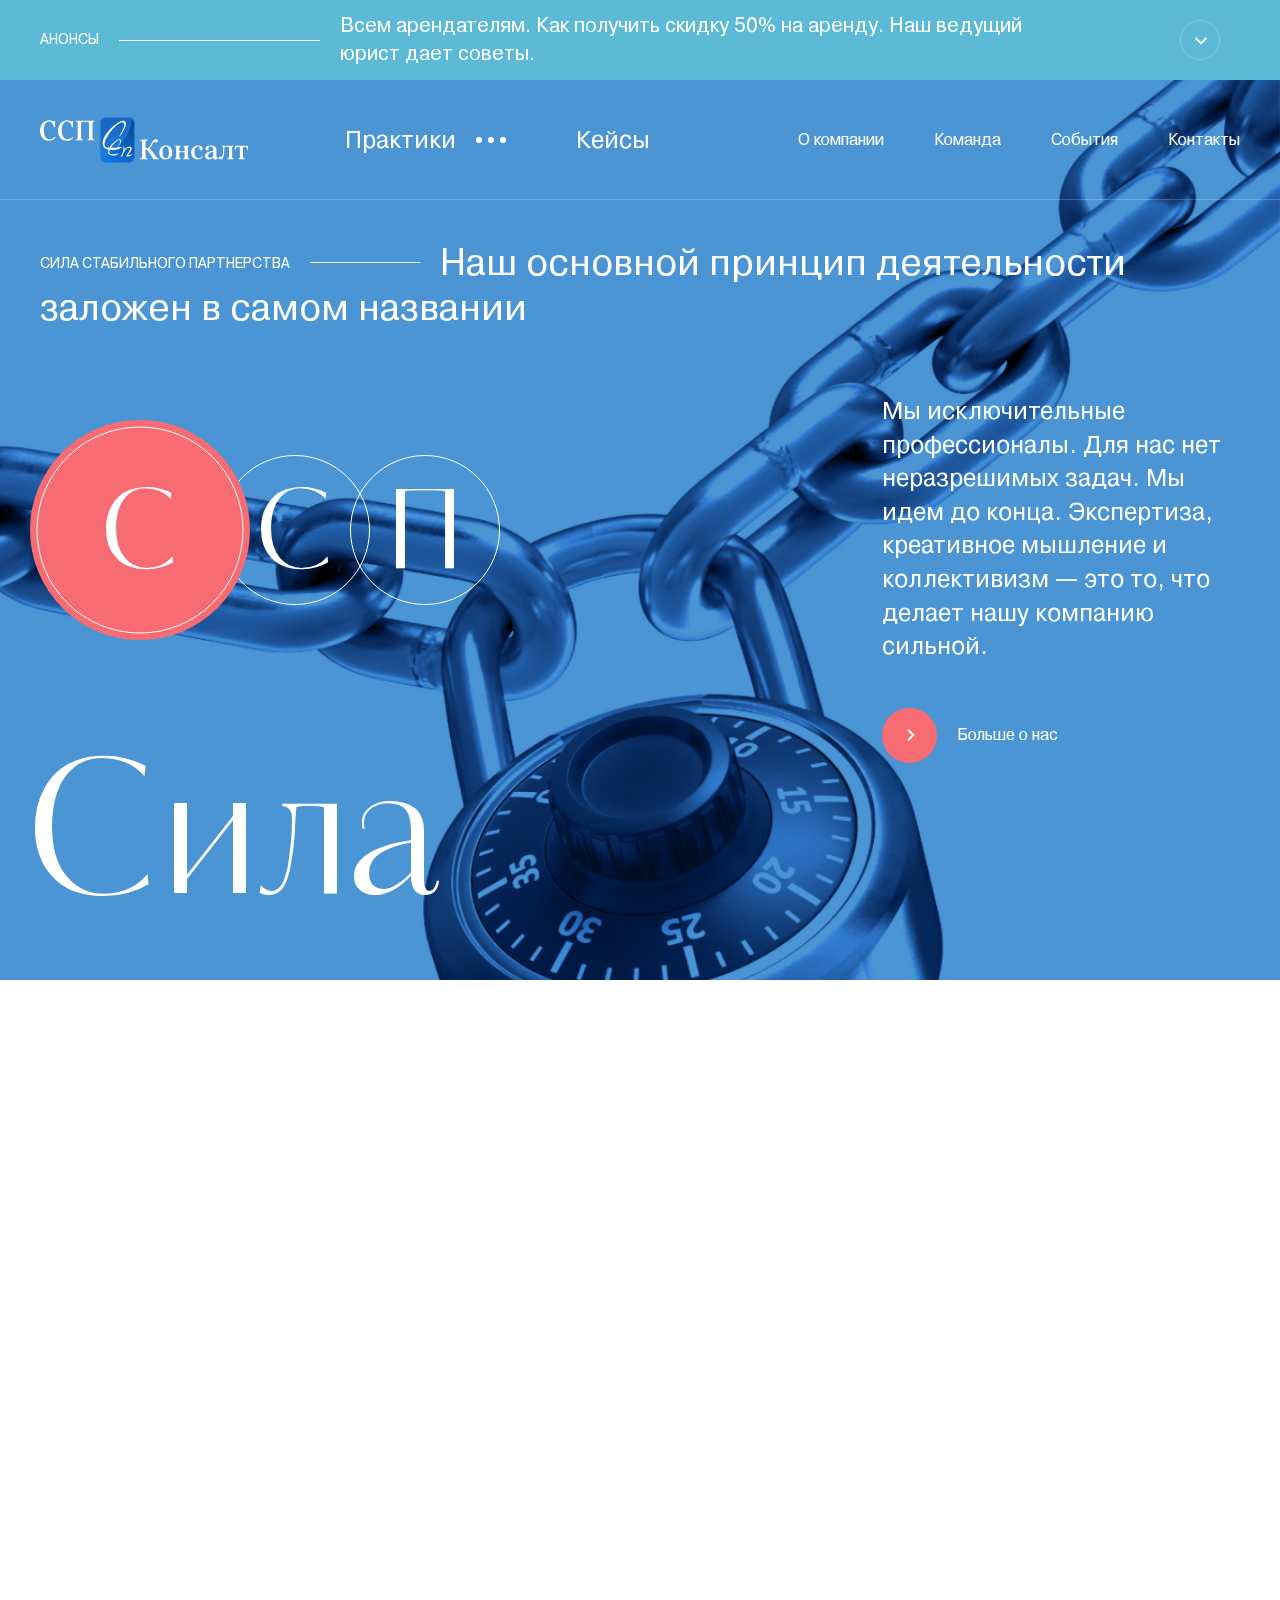
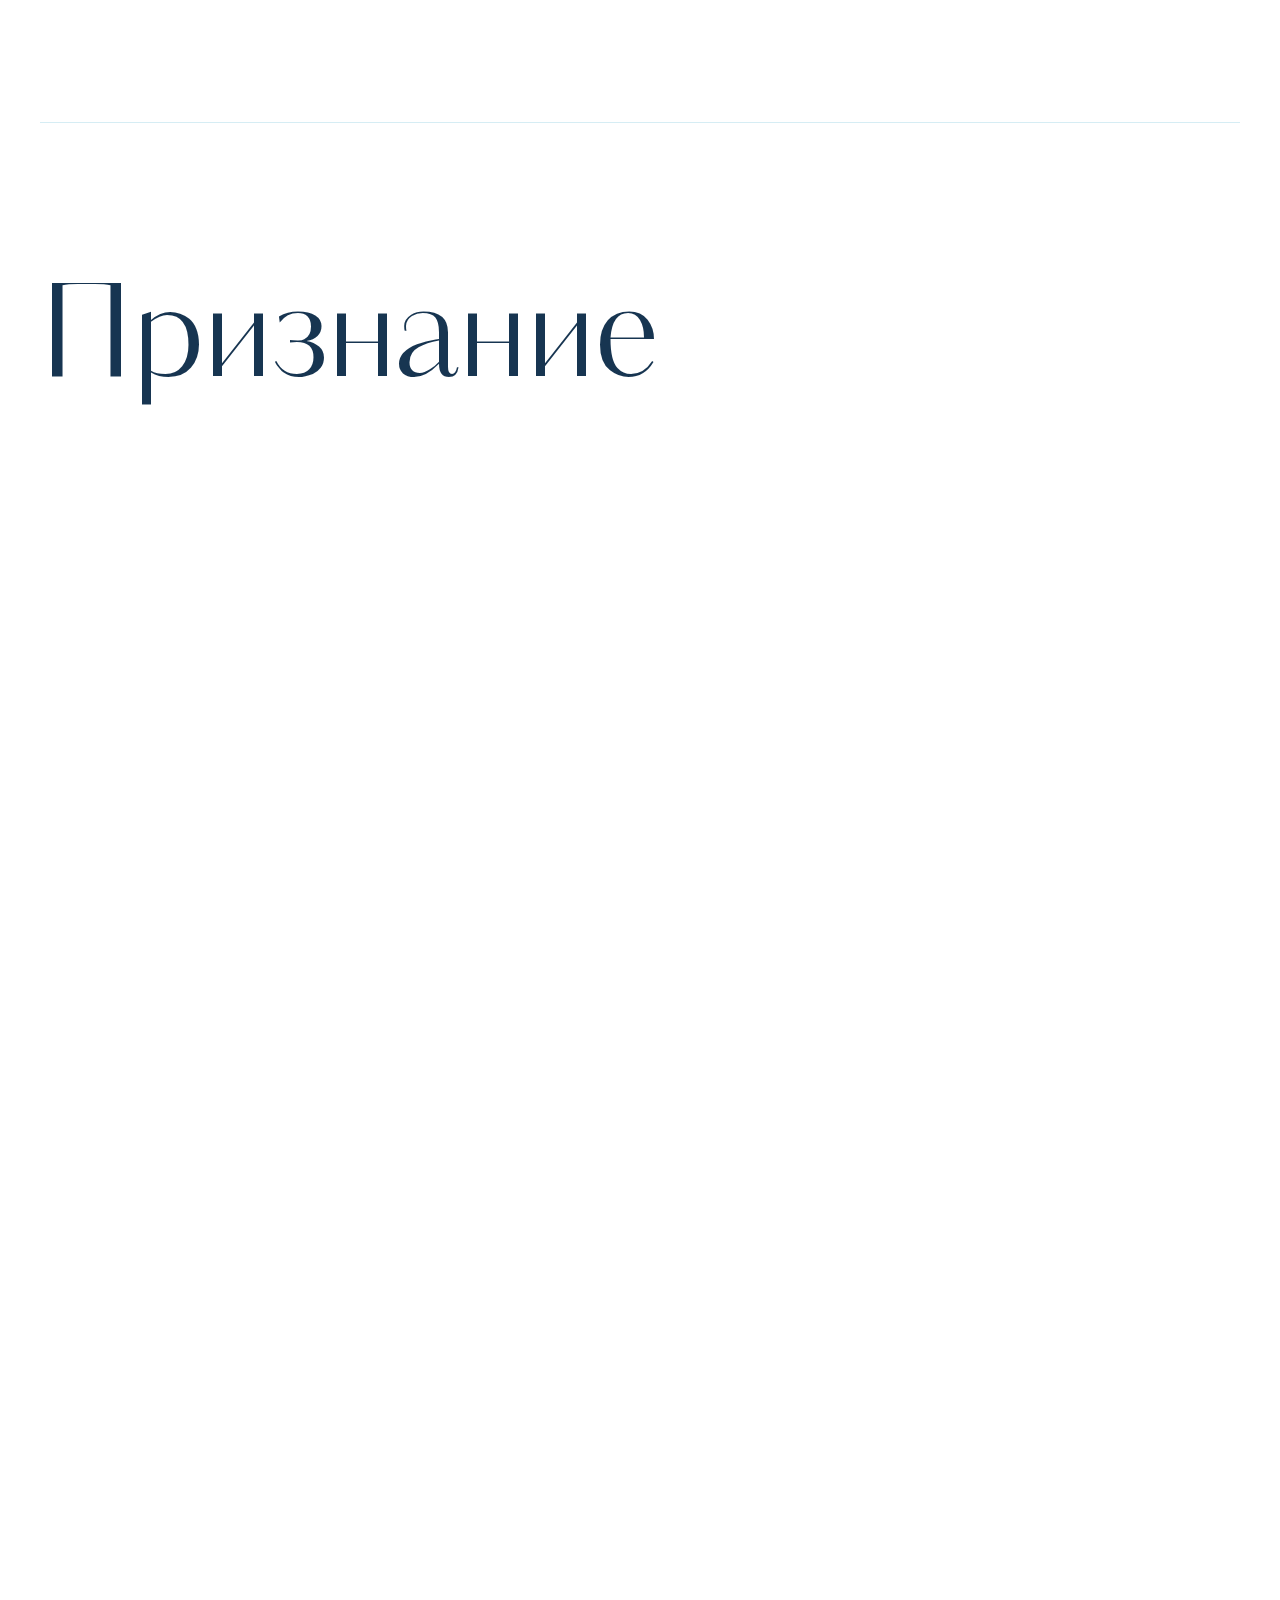
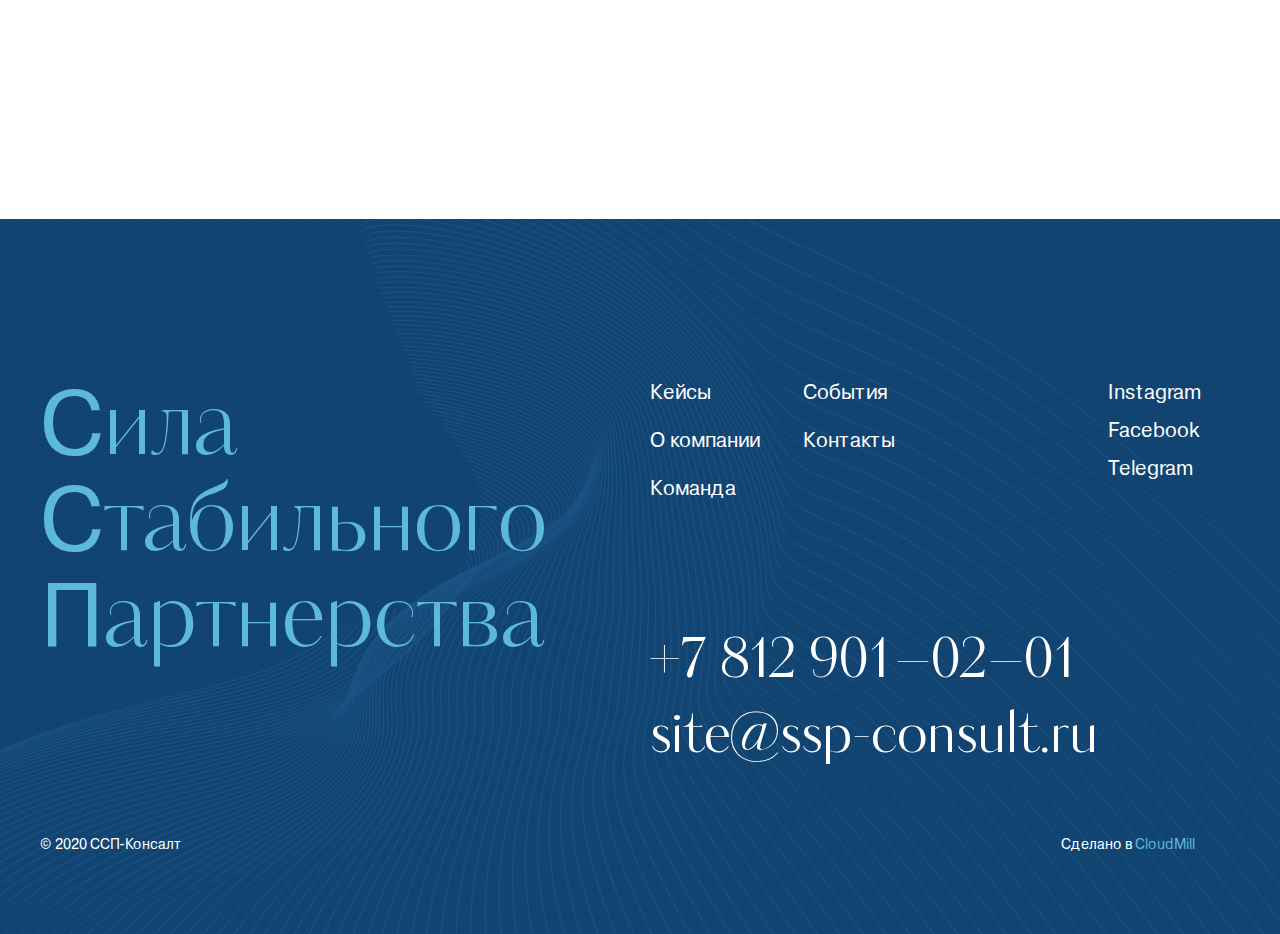
==== commit d73aac30: "Update" ====
--- a/index.html
+++ b/index.html
@@ -18,7 +18,188 @@
 			</svg>
 		</div>
 		<div class="loaded-content">
+			<div class="anonce container-fluid px-0">
+				<div class="anonce__slider swiper-container">
+					<div class="anonce__slider-wrapper swiper-wrapper">
+						<div class="anonce__slider-slide swiper-slide">
+							<div class="anonce__content">
+								<div class="anonce__trigger row">
+									<div class="col-2">
+										<div class="anonce__trigger-title">
+											<h4>Анонсы</h4>
+											<div class="line"></div>
+										</div>
+									</div>
+									<div class="col-5">
+										<p class="anonce__trigger-preview">Всем арендателям. Как получить скидку 50% на аренду. Наш ведущий юрист дает советы.</p>
+									</div>
+									<div class="col-1 d-flex justify-content-end">
+										<div class="anonce__trigger-btn">
+											<div class="more"><img class="svg" src="assets/images/icons/arrow-right.svg" alt="more"></div>
+											<div class="close"><img class="svg" src="assets/images/icons/close.svg" alt="close"></div>
+										</div>
+									</div>
+								</div>
+							</div>
+							<div class="anonce__block">
+								<div class="anonce__block-content">
+									<div class="row">
+										<div class="col-2">
+											<div class="anonce__block-navigation">
+												<div class="anonce__slider-button-prev prev-btn"><img class="svg" src="assets/images/icons/slider-arrow-small.svg" alt="prev"></div>
+												<div class="anonce__slider-button-next next-btn"><img class="svg" src="assets/images/icons/slider-arrow-small.svg" alt="next"></div>
+											</div>
+										</div>
+										<div class="col-3">
+											<p class="anonce__block-description">Ковид бушует как никогда. Экономика страдает, а правительство закручивает гайки. Ваш бизнес под угрозой! Мы можем помочь, раскажем, как снизить арендную плату и получить субсидии от В.В. Путина.</p><a class="more-btn" href="#"><img src="assets/images/icons/arrow-right.svg" alt="more" /><span>Подробнее</span></a>
+										</div>
+									</div>
+								</div>
+							</div>
+						</div>
+						<div class="anonce__slider-slide swiper-slide">
+							<div class="anonce__content">
+								<div class="anonce__trigger row">
+									<div class="col-2">
+										<div class="anonce__trigger-title">
+											<h4>Анонсы</h4>
+											<div class="line"></div>
+										</div>
+									</div>
+									<div class="col-5">
+										<p class="anonce__trigger-preview">Всем арендателям. Как получить скидку 50% на аренду. Наш ведущий юрист дает советы.</p>
+									</div>
+									<div class="col-1 d-flex justify-content-end">
+										<div class="anonce__trigger-btn">
+											<div class="more"><img class="svg" src="assets/images/icons/arrow-right.svg" alt="more"></div>
+											<div class="close"><img class="svg" src="assets/images/icons/close.svg" alt="close"></div>
+										</div>
+									</div>
+								</div>
+							</div>
+							<div class="anonce__block">
+								<div class="anonce__block-content">
+									<div class="row">
+										<div class="col-2">
+											<div class="anonce__block-navigation">
+												<div class="anonce__slider-button-prev prev-btn"><img class="svg" src="assets/images/icons/slider-arrow-small.svg" alt="prev"></div>
+												<div class="anonce__slider-button-next next-btn"><img class="svg" src="assets/images/icons/slider-arrow-small.svg" alt="next"></div>
+											</div>
+										</div>
+										<div class="col-3">
+											<p class="anonce__block-description">Ковид бушует как никогда. Экономика страдает, а правительство закручивает гайки. Ваш бизнес под угрозой! Мы можем помочь, раскажем, как снизить арендную плату и получить субсидии от В.В. Путина.</p><a class="more-btn" href="#"><img src="assets/images/icons/arrow-right.svg" alt="more" /><span>Подробнее</span></a>
+										</div>
+									</div>
+								</div>
+							</div>
+						</div>
+						<div class="anonce__slider-slide swiper-slide">
+							<div class="anonce__content">
+								<div class="anonce__trigger row">
+									<div class="col-2">
+										<div class="anonce__trigger-title">
+											<h4>Анонсы</h4>
+											<div class="line"></div>
+										</div>
+									</div>
+									<div class="col-5">
+										<p class="anonce__trigger-preview">Всем арендателям. Как получить скидку 50% на аренду. Наш ведущий юрист дает советы.</p>
+									</div>
+									<div class="col-1 d-flex justify-content-end">
+										<div class="anonce__trigger-btn">
+											<div class="more"><img class="svg" src="assets/images/icons/arrow-right.svg" alt="more"></div>
+											<div class="close"><img class="svg" src="assets/images/icons/close.svg" alt="close"></div>
+										</div>
+									</div>
+								</div>
+							</div>
+							<div class="anonce__block">
+								<div class="anonce__block-content">
+									<div class="row">
+										<div class="col-2">
+											<div class="anonce__block-navigation">
+												<div class="anonce__slider-button-prev prev-btn"><img class="svg" src="assets/images/icons/slider-arrow-small.svg" alt="prev"></div>
+												<div class="anonce__slider-button-next next-btn"><img class="svg" src="assets/images/icons/slider-arrow-small.svg" alt="next"></div>
+											</div>
+										</div>
+										<div class="col-3">
+											<p class="anonce__block-description">Ковид бушует как никогда. Экономика страдает, а правительство закручивает гайки. Ваш бизнес под угрозой! Мы можем помочь, раскажем, как снизить арендную плату и получить субсидии от В.В. Путина.</p><a class="more-btn" href="#"><img src="assets/images/icons/arrow-right.svg" alt="more" /><span>Подробнее</span></a>
+										</div>
+									</div>
+								</div>
+							</div>
+						</div>
+					</div>
+				</div>
+			</div>
 			<div class="content">
+				<div class="practices-modal">
+					<div class="practices-modal__content">
+						<div class="practices-modal_close"><img class="svg" src="assets/images/icons/close.svg"></div>
+						<div class="row justify-content-center flex-column flex-md-row">
+							<div class="col-2">
+								<div class="practices-modal__logo"><a href="/"><img class="svg logo__img" src="assets/images/icons/logo.svg" alt="logo"></a></div>
+							</div>
+							<div class="col-6"><a class="practices-modal__link" href="#"><span>Практики</span>
+									<div class="btn-close"><img class="svg" src="assets/images/icons/close.svg" alt="close"></div>
+								</a></div>
+						</div>
+						<div class="row flex-column flex-xl-row">
+							<div class="col-2 d-none d-xl-block"></div>
+							<div class="col col-xl-2">
+								<div class="practices-modal__item practices-modal__item-1">
+									<div class="row">
+										<div class="col-4 col-xl-8">
+											<div class="practices-modal__item-img"></div>
+										</div>
+										<div class="col-4 col-xl-8"><a class="link" href="practices">Банкротство и корпоративные конфликты</a></div>
+									</div>
+								</div>
+							</div>
+							<div class="col col-xl-2">
+								<div class="practices-modal__item practices-modal__item-2">
+									<div class="row">
+										<div class="col-4 col-xl-8">
+											<div class="practices-modal__item-img"></div>
+										</div>
+										<div class="col-4 col-xl-8"><a class="link" href="practices">Трудовое право</a></div>
+									</div>
+								</div>
+							</div>
+							<div class="col col-xl-2">
+								<div class="practices-modal__item practices-modal__item-3">
+									<div class="row">
+										<div class="col-4 col-xl-8">
+											<div class="practices-modal__item-img"></div>
+										</div>
+										<div class="col-4 col-xl-8"><a class="link" href="practices">Разрешение споров</a></div>
+									</div>
+								</div>
+							</div>
+						</div>
+						<div class="row">
+							<div class="col-2 d-none d-xl-block"></div>
+							<div class="col-8 col-md-4 col-xl-2">
+								<ul class="practices-modal__links">
+									<li class="practices-modal__links-item"><a class="link" href="practices">Административно–правовая защита</a></li>
+									<li class="practices-modal__links-item"><a class="link" href="practices">Абонентское обслуживание</a></li>
+								</ul>
+							</div>
+							<div class="col-8 col-md-4 col-xl-2">
+								<ul class="practices-modal__links">
+									<li class="practices-modal__links-item"><a class="link" href="practices">Недвижимость и строительство</a></li>
+									<li class="practices-modal__links-item"><a class="link" href="practices">Страховое право</a></li>
+								</ul>
+							</div>
+							<div class="col-8 col-xl-2">
+								<ul class="practices-modal__links last">
+									<li class="practices-modal__links-item"><a class="link" href="practices">Управление финансовой задолженностью</a></li>
+									<li class="practices-modal__links-item"><a class="link" href="practices">PRO BONO</a></li>
+								</ul>
+							</div>
+						</div>
+					</div>
+				</div>
 				<div class="index-page">
 					<header class="header container-fluid p-0">
 						<div class="header__content">
@@ -28,7 +209,7 @@
 								</div>
 								<div class="col-2 d-xl-block d-none">
 									<ul class="practices d-flex">
-										<li class="practices__item"><a class="link practices" href="practices">Практики<ul class="practices__item-dots">
+										<li class="practices__item"><a class="practices-link" href="#">Практики<ul class="practices__item-dots">
 													<li class="dot"></li>
 													<li class="dot"></li>
 													<li class="dot"></li>
@@ -55,12 +236,12 @@
 						<div class="mobile-menu d-block d-xl-none">
 							<div class="mobile-menu__content">
 								<ul class="practices">
-									<li class="practices__item"><a class="link" href="practices">Практики<ul class="practices__item-dots">
+									<li class="practices__item"><a class="practices-link" href="#">Практики<ul class="practices__item-dots">
 												<li class="dot"></li>
 												<li class="dot"></li>
 												<li class="dot"></li>
 											</ul></a></li>
-									<li class="practices__item"><a class="link" href="cases">Кейсы</a></li>
+									<li class="practices__item"><a class="link cases" href="cases">Кейсы</a></li>
 								</ul>
 								<ul class="header__menu menu">
 									<li class="menu__item"><a class="link about-company" href="about-company">О компании</a></li>
@@ -117,7 +298,7 @@
 							<h1 class="fullpage-block__title" data-aos="fade-up">
 								<p class="first-line"><span class="small-text">Сила Стабильного Партнерства</span><span class="line"></span><span class="big-text">Наш основной принцип деятельности</span></p><span class="big-text">заложен в самом названии</span>
 							</h1>
-							<div class="fullpage-block__contacts d-none d-xl-flex" data-aos="fade-up"><a class="phone" href="tel:+7 812 901–02–01">8 812 901–02–01</a><a class="email" href="mailto:site@ssp-consult.ru">site@ssp-consult.ru</a></div>
+							<div class="fullpage-block__contacts d-none d-xl-flex" data-aos="fade-up"><a class="phone link" href="tel:+7 812 901–02–01">8 812 901–02–01</a><a class="email link" href="mailto:site@ssp-consult.ru">site@ssp-consult.ru</a></div>
 						</div>
 					</div>
 					<div class="practices-block">
@@ -286,7 +467,6 @@
 				</footer>
 			</div>
 		</div>
-		<script type="text/javascript" src="assets/styles.js"></script>
 		<script type="text/javascript" src="assets/vendor.js"></script>
 		<script type="text/javascript" src="assets/app.js"></script>
 	</body>
--- a/vendors.css
+++ b/vendors.css
@@ -1,4 +1,4 @@
-@font-face{font-family:'swiper-icons';src:url("data:application/font-woff;charset=utf-8;base64, [base64]//wADZ2x5ZgAAAywAAADMAAAD2MHtryVoZWFkAAABbAAAADAAAAA2E2+eoWhoZWEAAAGcAAAAHwAAACQC9gDzaG10eAAAAigAAAAZAAAArgJkABFsb2NhAAAC0AAAAFoAAABaFQAUGG1heHAAAAG8AAAAHwAAACAAcABAbmFtZQAAA/gAAAE5AAACXvFdBwlwb3N0AAAFNAAAAGIAAACE5s74hXjaY2BkYGAAYpf5Hu/j+W2+MnAzMYDAzaX6QjD6/4//Bxj5GA8AuRwMYGkAPywL13jaY2BkYGA88P8Agx4j+/8fQDYfA1AEBWgDAIB2BOoAeNpjYGRgYNBh4GdgYgABEMnIABJzYNADCQAACWgAsQB42mNgYfzCOIGBlYGB0YcxjYGBwR1Kf2WQZGhhYGBiYGVmgAFGBiQQkOaawtDAoMBQxXjg/wEGPcYDDA4wNUA2CCgwsAAAO4EL6gAAeNpj2M0gyAACqxgGNWBkZ2D4/wMA+xkDdgAAAHjaY2BgYGaAYBkGRgYQiAHyGMF8FgYHIM3DwMHABGQrMOgyWDLEM1T9/w8UBfEMgLzE////P/5//f/V/xv+r4eaAAeMbAxwIUYmIMHEgKYAYjUcsDAwsLKxc3BycfPw8jEQA/[base64]/uznmfPFBNODM2K7MTQ45YEAZqGP81AmGGcF3iPqOop0r1SPTaTbVkfUe4HXj97wYE+yNwWYxwWu4v1ugWHgo3S1XdZEVqWM7ET0cfnLGxWfkgR42o2PvWrDMBSFj/IHLaF0zKjRgdiVMwScNRAoWUoH78Y2icB/yIY09An6AH2Bdu/UB+yxopYshQiEvnvu0dURgDt8QeC8PDw7Fpji3fEA4z/PEJ6YOB5hKh4dj3EvXhxPqH/SKUY3rJ7srZ4FZnh1PMAtPhwP6fl2PMJMPDgeQ4rY8YT6Gzao0eAEA409DuggmTnFnOcSCiEiLMgxCiTI6Cq5DZUd3Qmp10vO0LaLTd2cjN4fOumlc7lUYbSQcZFkutRG7g6JKZKy0RmdLY680CDnEJ+UMkpFFe1RN7nxdVpXrC4aTtnaurOnYercZg2YVmLN/d/gczfEimrE/fs/bOuq29Zmn8tloORaXgZgGa78yO9/cnXm2BpaGvq25Dv9S4E9+5SIc9PqupJKhYFSSl47+Qcr1mYNAAAAeNptw0cKwkAAAMDZJA8Q7OUJvkLsPfZ6zFVERPy8qHh2YER+3i/BP83vIBLLySsoKimrqKqpa2hp6+jq6RsYGhmbmJqZSy0sraxtbO3sHRydnEMU4uR6yx7JJXveP7WrDycAAAAAAAH//wACeNpjYGRgYOABYhkgZgJCZgZNBkYGLQZtIJsFLMYAAAw3ALgAeNolizEKgDAQBCchRbC2sFER0YD6qVQiBCv/H9ezGI6Z5XBAw8CBK/m5iQQVauVbXLnOrMZv2oLdKFa8Pjuru2hJzGabmOSLzNMzvutpB3N42mNgZGBg4GKQYzBhYMxJLMlj4GBgAYow/P/PAJJhLM6sSoWKfWCAAwDAjgbRAAB42mNgYGBkAIIbCZo5IPrmUn0hGA0AO8EFTQAA") format("woff");font-weight:400;font-style:normal}:root{--swiper-theme-color: #007aff}.swiper-container{margin-left:auto;margin-right:auto;position:relative;overflow:hidden;list-style:none;padding:0;z-index:1}.swiper-container-vertical>.swiper-wrapper{flex-direction:column}.swiper-wrapper{position:relative;width:100%;height:100%;z-index:1;display:flex;transition-property:transform;box-sizing:content-box}.swiper-container-android .swiper-slide,.swiper-wrapper{transform:translate3d(0px, 0, 0)}.swiper-container-multirow>.swiper-wrapper{flex-wrap:wrap}.swiper-container-multirow-column>.swiper-wrapper{flex-wrap:wrap;flex-direction:column}.swiper-container-free-mode>.swiper-wrapper{transition-timing-function:ease-out;margin:0 auto}.swiper-slide{flex-shrink:0;width:100%;height:100%;position:relative;transition-property:transform}.swiper-slide-invisible-blank{visibility:hidden}.swiper-container-autoheight,.swiper-container-autoheight .swiper-slide{height:auto}.swiper-container-autoheight .swiper-wrapper{align-items:flex-start;transition-property:transform, height}.swiper-container-3d{perspective:1200px}.swiper-container-3d .swiper-wrapper,.swiper-container-3d .swiper-slide,.swiper-container-3d .swiper-slide-shadow-left,.swiper-container-3d .swiper-slide-shadow-right,.swiper-container-3d .swiper-slide-shadow-top,.swiper-container-3d .swiper-slide-shadow-bottom,.swiper-container-3d .swiper-cube-shadow{transform-style:preserve-3d}.swiper-container-3d .swiper-slide-shadow-left,.swiper-container-3d .swiper-slide-shadow-right,.swiper-container-3d .swiper-slide-shadow-top,.swiper-container-3d .swiper-slide-shadow-bottom{position:absolute;left:0;top:0;width:100%;height:100%;pointer-events:none;z-index:10}.swiper-container-3d .swiper-slide-shadow-left{background-image:linear-gradient(to left, rgba(0,0,0,0.5), rgba(0,0,0,0))}.swiper-container-3d .swiper-slide-shadow-right{background-image:linear-gradient(to right, rgba(0,0,0,0.5), rgba(0,0,0,0))}.swiper-container-3d .swiper-slide-shadow-top{background-image:linear-gradient(to top, rgba(0,0,0,0.5), rgba(0,0,0,0))}.swiper-container-3d .swiper-slide-shadow-bottom{background-image:linear-gradient(to bottom, rgba(0,0,0,0.5), rgba(0,0,0,0))}.swiper-container-css-mode>.swiper-wrapper{overflow:auto;scrollbar-width:none;-ms-overflow-style:none}.swiper-container-css-mode>.swiper-wrapper::-webkit-scrollbar{display:none}.swiper-container-css-mode>.swiper-wrapper>.swiper-slide{scroll-snap-align:start start}.swiper-container-horizontal.swiper-container-css-mode>.swiper-wrapper{scroll-snap-type:x mandatory}.swiper-container-vertical.swiper-container-css-mode>.swiper-wrapper{scroll-snap-type:y mandatory}:root{--swiper-navigation-size: 44px}.swiper-button-prev,.swiper-button-next{position:absolute;top:50%;width:calc(var(--swiper-navigation-size) / 44 * 27);height:var(--swiper-navigation-size);margin-top:calc(-1 * var(--swiper-navigation-size) / 2);z-index:10;cursor:pointer;display:flex;align-items:center;justify-content:center;color:var(--swiper-navigation-color, var(--swiper-theme-color))}.swiper-button-prev.swiper-button-disabled,.swiper-button-next.swiper-button-disabled{opacity:0.35;cursor:auto;pointer-events:none}.swiper-button-prev:after,.swiper-button-next:after{font-family:swiper-icons;font-size:var(--swiper-navigation-size);text-transform:none !important;letter-spacing:0;text-transform:none;font-variant:initial;line-height:1}.swiper-button-prev,.swiper-container-rtl .swiper-button-next{left:10px;right:auto}.swiper-button-prev:after,.swiper-container-rtl .swiper-button-next:after{content:'prev'}.swiper-button-next,.swiper-container-rtl .swiper-button-prev{right:10px;left:auto}.swiper-button-next:after,.swiper-container-rtl .swiper-button-prev:after{content:'next'}.swiper-button-prev.swiper-button-white,.swiper-button-next.swiper-button-white{--swiper-navigation-color: #ffffff}.swiper-button-prev.swiper-button-black,.swiper-button-next.swiper-button-black{--swiper-navigation-color: #000000}.swiper-button-lock{display:none}.swiper-pagination{position:absolute;text-align:center;transition:300ms opacity;transform:translate3d(0, 0, 0);z-index:10}.swiper-pagination.swiper-pagination-hidden{opacity:0}.swiper-pagination-fraction,.swiper-pagination-custom,.swiper-container-horizontal>.swiper-pagination-bullets{bottom:10px;left:0;width:100%}.swiper-pagination-bullets-dynamic{overflow:hidden;font-size:0}.swiper-pagination-bullets-dynamic .swiper-pagination-bullet{transform:scale(0.33);position:relative}.swiper-pagination-bullets-dynamic .swiper-pagination-bullet-active{transform:scale(1)}.swiper-pagination-bullets-dynamic .swiper-pagination-bullet-active-main{transform:scale(1)}.swiper-pagination-bullets-dynamic .swiper-pagination-bullet-active-prev{transform:scale(0.66)}.swiper-pagination-bullets-dynamic .swiper-pagination-bullet-active-prev-prev{transform:scale(0.33)}.swiper-pagination-bullets-dynamic .swiper-pagination-bullet-active-next{transform:scale(0.66)}.swiper-pagination-bullets-dynamic .swiper-pagination-bullet-active-next-next{transform:scale(0.33)}.swiper-pagination-bullet{width:8px;height:8px;display:inline-block;border-radius:100%;background:#000;opacity:0.2}button.swiper-pagination-bullet{border:none;margin:0;padding:0;box-shadow:none;-webkit-appearance:none;-moz-appearance:none;appearance:none}.swiper-pagination-clickable .swiper-pagination-bullet{cursor:pointer}.swiper-pagination-bullet-active{opacity:1;background:var(--swiper-pagination-color, var(--swiper-theme-color))}.swiper-container-vertical>.swiper-pagination-bullets{right:10px;top:50%;transform:translate3d(0px, -50%, 0)}.swiper-container-vertical>.swiper-pagination-bullets .swiper-pagination-bullet{margin:6px 0;display:block}.swiper-container-vertical>.swiper-pagination-bullets.swiper-pagination-bullets-dynamic{top:50%;transform:translateY(-50%);width:8px}.swiper-container-vertical>.swiper-pagination-bullets.swiper-pagination-bullets-dynamic .swiper-pagination-bullet{display:inline-block;transition:200ms transform, 200ms top}.swiper-container-horizontal>.swiper-pagination-bullets .swiper-pagination-bullet{margin:0 4px}.swiper-container-horizontal>.swiper-pagination-bullets.swiper-pagination-bullets-dynamic{left:50%;transform:translateX(-50%);white-space:nowrap}.swiper-container-horizontal>.swiper-pagination-bullets.swiper-pagination-bullets-dynamic .swiper-pagination-bullet{transition:200ms transform, 200ms left}.swiper-container-horizontal.swiper-container-rtl>.swiper-pagination-bullets-dynamic .swiper-pagination-bullet{transition:200ms transform, 200ms right}.swiper-pagination-progressbar{background:rgba(0,0,0,0.25);position:absolute}.swiper-pagination-progressbar .swiper-pagination-progressbar-fill{background:var(--swiper-pagination-color, var(--swiper-theme-color));position:absolute;left:0;top:0;width:100%;height:100%;transform:scale(0);transform-origin:left top}.swiper-container-rtl .swiper-pagination-progressbar .swiper-pagination-progressbar-fill{transform-origin:right top}.swiper-container-horizontal>.swiper-pagination-progressbar,.swiper-container-vertical>.swiper-pagination-progressbar.swiper-pagination-progressbar-opposite{width:100%;height:4px;left:0;top:0}.swiper-container-vertical>.swiper-pagination-progressbar,.swiper-container-horizontal>.swiper-pagination-progressbar.swiper-pagination-progressbar-opposite{width:4px;height:100%;left:0;top:0}.swiper-pagination-white{--swiper-pagination-color: #ffffff}.swiper-pagination-black{--swiper-pagination-color: #000000}.swiper-pagination-lock{display:none}.swiper-scrollbar{border-radius:10px;position:relative;-ms-touch-action:none;background:rgba(0,0,0,0.1)}.swiper-container-horizontal>.swiper-scrollbar{position:absolute;left:1%;bottom:3px;z-index:50;height:5px;width:98%}.swiper-container-vertical>.swiper-scrollbar{position:absolute;right:3px;top:1%;z-index:50;width:5px;height:98%}.swiper-scrollbar-drag{height:100%;width:100%;position:relative;background:rgba(0,0,0,0.5);border-radius:10px;left:0;top:0}.swiper-scrollbar-cursor-drag{cursor:move}.swiper-scrollbar-lock{display:none}.swiper-zoom-container{width:100%;height:100%;display:flex;justify-content:center;align-items:center;text-align:center}.swiper-zoom-container>img,.swiper-zoom-container>svg,.swiper-zoom-container>canvas{max-width:100%;max-height:100%;object-fit:contain}.swiper-slide-zoomed{cursor:move}.swiper-lazy-preloader{width:42px;height:42px;position:absolute;left:50%;top:50%;margin-left:-21px;margin-top:-21px;z-index:10;transform-origin:50%;animation:swiper-preloader-spin 1s infinite linear;box-sizing:border-box;border:4px solid var(--swiper-preloader-color, var(--swiper-theme-color));border-radius:50%;border-top-color:transparent}.swiper-lazy-preloader-white{--swiper-preloader-color: #fff}.swiper-lazy-preloader-black{--swiper-preloader-color: #000}@keyframes swiper-preloader-spin{100%{transform:rotate(360deg)}}.swiper-container .swiper-notification{position:absolute;left:0;top:0;pointer-events:none;opacity:0;z-index:-1000}.swiper-container-fade.swiper-container-free-mode .swiper-slide{transition-timing-function:ease-out}.swiper-container-fade .swiper-slide{pointer-events:none;transition-property:opacity}.swiper-container-fade .swiper-slide .swiper-slide{pointer-events:none}.swiper-container-fade .swiper-slide-active,.swiper-container-fade .swiper-slide-active .swiper-slide-active{pointer-events:auto}.swiper-container-cube{overflow:visible}.swiper-container-cube .swiper-slide{pointer-events:none;-webkit-backface-visibility:hidden;backface-visibility:hidden;z-index:1;visibility:hidden;transform-origin:0 0;width:100%;height:100%}.swiper-container-cube .swiper-slide .swiper-slide{pointer-events:none}.swiper-container-cube.swiper-container-rtl .swiper-slide{transform-origin:100% 0}.swiper-container-cube .swiper-slide-active,.swiper-container-cube .swiper-slide-active .swiper-slide-active{pointer-events:auto}.swiper-container-cube .swiper-slide-active,.swiper-container-cube .swiper-slide-next,.swiper-container-cube .swiper-slide-prev,.swiper-container-cube .swiper-slide-next+.swiper-slide{pointer-events:auto;visibility:visible}.swiper-container-cube .swiper-slide-shadow-top,.swiper-container-cube .swiper-slide-shadow-bottom,.swiper-container-cube .swiper-slide-shadow-left,.swiper-container-cube .swiper-slide-shadow-right{z-index:0;-webkit-backface-visibility:hidden;backface-visibility:hidden}.swiper-container-cube .swiper-cube-shadow{position:absolute;left:0;bottom:0px;width:100%;height:100%;background:#000;opacity:0.6;-webkit-filter:blur(50px);filter:blur(50px);z-index:0}.swiper-container-flip{overflow:visible}.swiper-container-flip .swiper-slide{pointer-events:none;-webkit-backface-visibility:hidden;backface-visibility:hidden;z-index:1}.swiper-container-flip .swiper-slide .swiper-slide{pointer-events:none}.swiper-container-flip .swiper-slide-active,.swiper-container-flip .swiper-slide-active .swiper-slide-active{pointer-events:auto}.swiper-container-flip .swiper-slide-shadow-top,.swiper-container-flip .swiper-slide-shadow-bottom,.swiper-container-flip .swiper-slide-shadow-left,.swiper-container-flip .swiper-slide-shadow-right{z-index:0;-webkit-backface-visibility:hidden;backface-visibility:hidden}
+@font-face{font-family:'swiper-icons';src:url("data:application/font-woff;charset=utf-8;base64, [base64]//wADZ2x5ZgAAAywAAADMAAAD2MHtryVoZWFkAAABbAAAADAAAAA2E2+eoWhoZWEAAAGcAAAAHwAAACQC9gDzaG10eAAAAigAAAAZAAAArgJkABFsb2NhAAAC0AAAAFoAAABaFQAUGG1heHAAAAG8AAAAHwAAACAAcABAbmFtZQAAA/gAAAE5AAACXvFdBwlwb3N0AAAFNAAAAGIAAACE5s74hXjaY2BkYGAAYpf5Hu/j+W2+MnAzMYDAzaX6QjD6/4//Bxj5GA8AuRwMYGkAPywL13jaY2BkYGA88P8Agx4j+/8fQDYfA1AEBWgDAIB2BOoAeNpjYGRgYNBh4GdgYgABEMnIABJzYNADCQAACWgAsQB42mNgYfzCOIGBlYGB0YcxjYGBwR1Kf2WQZGhhYGBiYGVmgAFGBiQQkOaawtDAoMBQxXjg/wEGPcYDDA4wNUA2CCgwsAAAO4EL6gAAeNpj2M0gyAACqxgGNWBkZ2D4/wMA+xkDdgAAAHjaY2BgYGaAYBkGRgYQiAHyGMF8FgYHIM3DwMHABGQrMOgyWDLEM1T9/w8UBfEMgLzE////P/5//f/V/xv+r4eaAAeMbAxwIUYmIMHEgKYAYjUcsDAwsLKxc3BycfPw8jEQA/[base64]/uznmfPFBNODM2K7MTQ45YEAZqGP81AmGGcF3iPqOop0r1SPTaTbVkfUe4HXj97wYE+yNwWYxwWu4v1ugWHgo3S1XdZEVqWM7ET0cfnLGxWfkgR42o2PvWrDMBSFj/IHLaF0zKjRgdiVMwScNRAoWUoH78Y2icB/yIY09An6AH2Bdu/UB+yxopYshQiEvnvu0dURgDt8QeC8PDw7Fpji3fEA4z/PEJ6YOB5hKh4dj3EvXhxPqH/SKUY3rJ7srZ4FZnh1PMAtPhwP6fl2PMJMPDgeQ4rY8YT6Gzao0eAEA409DuggmTnFnOcSCiEiLMgxCiTI6Cq5DZUd3Qmp10vO0LaLTd2cjN4fOumlc7lUYbSQcZFkutRG7g6JKZKy0RmdLY680CDnEJ+UMkpFFe1RN7nxdVpXrC4aTtnaurOnYercZg2YVmLN/d/gczfEimrE/fs/bOuq29Zmn8tloORaXgZgGa78yO9/cnXm2BpaGvq25Dv9S4E9+5SIc9PqupJKhYFSSl47+Qcr1mYNAAAAeNptw0cKwkAAAMDZJA8Q7OUJvkLsPfZ6zFVERPy8qHh2YER+3i/BP83vIBLLySsoKimrqKqpa2hp6+jq6RsYGhmbmJqZSy0sraxtbO3sHRydnEMU4uR6yx7JJXveP7WrDycAAAAAAAH//wACeNpjYGRgYOABYhkgZgJCZgZNBkYGLQZtIJsFLMYAAAw3ALgAeNolizEKgDAQBCchRbC2sFER0YD6qVQiBCv/H9ezGI6Z5XBAw8CBK/m5iQQVauVbXLnOrMZv2oLdKFa8Pjuru2hJzGabmOSLzNMzvutpB3N42mNgZGBg4GKQYzBhYMxJLMlj4GBgAYow/P/PAJJhLM6sSoWKfWCAAwDAjgbRAAB42mNgYGBkAIIbCZo5IPrmUn0hGA0AO8EFTQAA") format("woff");font-weight:400;font-style:normal}:root{--swiper-theme-color: #007aff}.swiper-container{margin-left:auto;margin-right:auto;position:relative;overflow:hidden;list-style:none;padding:0;z-index:1}.swiper-container-vertical>.swiper-wrapper{flex-direction:column}.swiper-wrapper{position:relative;width:100%;height:100%;z-index:1;display:flex;transition-property:transform;box-sizing:content-box}.swiper-container-android .swiper-slide,.swiper-wrapper{transform:translate3d(0px, 0, 0)}.swiper-container-multirow>.swiper-wrapper{flex-wrap:wrap}.swiper-container-multirow-column>.swiper-wrapper{flex-wrap:wrap;flex-direction:column}.swiper-container-free-mode>.swiper-wrapper{transition-timing-function:ease-out;margin:0 auto}.swiper-container-pointer-events{touch-action:pan-y}.swiper-container-pointer-events.swiper-container-vertical{touch-action:pan-x}.swiper-slide{flex-shrink:0;width:100%;height:100%;position:relative;transition-property:transform}.swiper-slide-invisible-blank{visibility:hidden}.swiper-container-autoheight,.swiper-container-autoheight .swiper-slide{height:auto}.swiper-container-autoheight .swiper-wrapper{align-items:flex-start;transition-property:transform, height}.swiper-container-3d{perspective:1200px}.swiper-container-3d .swiper-wrapper,.swiper-container-3d .swiper-slide,.swiper-container-3d .swiper-slide-shadow-left,.swiper-container-3d .swiper-slide-shadow-right,.swiper-container-3d .swiper-slide-shadow-top,.swiper-container-3d .swiper-slide-shadow-bottom,.swiper-container-3d .swiper-cube-shadow{transform-style:preserve-3d}.swiper-container-3d .swiper-slide-shadow-left,.swiper-container-3d .swiper-slide-shadow-right,.swiper-container-3d .swiper-slide-shadow-top,.swiper-container-3d .swiper-slide-shadow-bottom{position:absolute;left:0;top:0;width:100%;height:100%;pointer-events:none;z-index:10}.swiper-container-3d .swiper-slide-shadow-left{background-image:linear-gradient(to left, rgba(0,0,0,0.5), rgba(0,0,0,0))}.swiper-container-3d .swiper-slide-shadow-right{background-image:linear-gradient(to right, rgba(0,0,0,0.5), rgba(0,0,0,0))}.swiper-container-3d .swiper-slide-shadow-top{background-image:linear-gradient(to top, rgba(0,0,0,0.5), rgba(0,0,0,0))}.swiper-container-3d .swiper-slide-shadow-bottom{background-image:linear-gradient(to bottom, rgba(0,0,0,0.5), rgba(0,0,0,0))}.swiper-container-css-mode>.swiper-wrapper{overflow:auto;scrollbar-width:none;-ms-overflow-style:none}.swiper-container-css-mode>.swiper-wrapper::-webkit-scrollbar{display:none}.swiper-container-css-mode>.swiper-wrapper>.swiper-slide{scroll-snap-align:start start}.swiper-container-horizontal.swiper-container-css-mode>.swiper-wrapper{scroll-snap-type:x mandatory}.swiper-container-vertical.swiper-container-css-mode>.swiper-wrapper{scroll-snap-type:y mandatory}:root{--swiper-navigation-size: 44px}.swiper-button-prev,.swiper-button-next{position:absolute;top:50%;width:calc(var(--swiper-navigation-size) / 44 * 27);height:var(--swiper-navigation-size);margin-top:calc(-1 * var(--swiper-navigation-size) / 2);z-index:10;cursor:pointer;display:flex;align-items:center;justify-content:center;color:var(--swiper-navigation-color, var(--swiper-theme-color))}.swiper-button-prev.swiper-button-disabled,.swiper-button-next.swiper-button-disabled{opacity:0.35;cursor:auto;pointer-events:none}.swiper-button-prev:after,.swiper-button-next:after{font-family:swiper-icons;font-size:var(--swiper-navigation-size);text-transform:none !important;letter-spacing:0;text-transform:none;font-variant:initial;line-height:1}.swiper-button-prev,.swiper-container-rtl .swiper-button-next{left:10px;right:auto}.swiper-button-prev:after,.swiper-container-rtl .swiper-button-next:after{content:'prev'}.swiper-button-next,.swiper-container-rtl .swiper-button-prev{right:10px;left:auto}.swiper-button-next:after,.swiper-container-rtl .swiper-button-prev:after{content:'next'}.swiper-button-prev.swiper-button-white,.swiper-button-next.swiper-button-white{--swiper-navigation-color: #ffffff}.swiper-button-prev.swiper-button-black,.swiper-button-next.swiper-button-black{--swiper-navigation-color: #000000}.swiper-button-lock{display:none}.swiper-pagination{position:absolute;text-align:center;transition:300ms opacity;transform:translate3d(0, 0, 0);z-index:10}.swiper-pagination.swiper-pagination-hidden{opacity:0}.swiper-pagination-fraction,.swiper-pagination-custom,.swiper-container-horizontal>.swiper-pagination-bullets{bottom:10px;left:0;width:100%}.swiper-pagination-bullets-dynamic{overflow:hidden;font-size:0}.swiper-pagination-bullets-dynamic .swiper-pagination-bullet{transform:scale(0.33);position:relative}.swiper-pagination-bullets-dynamic .swiper-pagination-bullet-active{transform:scale(1)}.swiper-pagination-bullets-dynamic .swiper-pagination-bullet-active-main{transform:scale(1)}.swiper-pagination-bullets-dynamic .swiper-pagination-bullet-active-prev{transform:scale(0.66)}.swiper-pagination-bullets-dynamic .swiper-pagination-bullet-active-prev-prev{transform:scale(0.33)}.swiper-pagination-bullets-dynamic .swiper-pagination-bullet-active-next{transform:scale(0.66)}.swiper-pagination-bullets-dynamic .swiper-pagination-bullet-active-next-next{transform:scale(0.33)}.swiper-pagination-bullet{width:8px;height:8px;display:inline-block;border-radius:50%;background:#000;opacity:0.2}button.swiper-pagination-bullet{border:none;margin:0;padding:0;box-shadow:none;-webkit-appearance:none;-moz-appearance:none;appearance:none}.swiper-pagination-clickable .swiper-pagination-bullet{cursor:pointer}.swiper-pagination-bullet-active{opacity:1;background:var(--swiper-pagination-color, var(--swiper-theme-color))}.swiper-container-vertical>.swiper-pagination-bullets{right:10px;top:50%;transform:translate3d(0px, -50%, 0)}.swiper-container-vertical>.swiper-pagination-bullets .swiper-pagination-bullet{margin:6px 0;display:block}.swiper-container-vertical>.swiper-pagination-bullets.swiper-pagination-bullets-dynamic{top:50%;transform:translateY(-50%);width:8px}.swiper-container-vertical>.swiper-pagination-bullets.swiper-pagination-bullets-dynamic .swiper-pagination-bullet{display:inline-block;transition:200ms transform, 200ms top}.swiper-container-horizontal>.swiper-pagination-bullets .swiper-pagination-bullet{margin:0 4px}.swiper-container-horizontal>.swiper-pagination-bullets.swiper-pagination-bullets-dynamic{left:50%;transform:translateX(-50%);white-space:nowrap}.swiper-container-horizontal>.swiper-pagination-bullets.swiper-pagination-bullets-dynamic .swiper-pagination-bullet{transition:200ms transform, 200ms left}.swiper-container-horizontal.swiper-container-rtl>.swiper-pagination-bullets-dynamic .swiper-pagination-bullet{transition:200ms transform, 200ms right}.swiper-pagination-progressbar{background:rgba(0,0,0,0.25);position:absolute}.swiper-pagination-progressbar .swiper-pagination-progressbar-fill{background:var(--swiper-pagination-color, var(--swiper-theme-color));position:absolute;left:0;top:0;width:100%;height:100%;transform:scale(0);transform-origin:left top}.swiper-container-rtl .swiper-pagination-progressbar .swiper-pagination-progressbar-fill{transform-origin:right top}.swiper-container-horizontal>.swiper-pagination-progressbar,.swiper-container-vertical>.swiper-pagination-progressbar.swiper-pagination-progressbar-opposite{width:100%;height:4px;left:0;top:0}.swiper-container-vertical>.swiper-pagination-progressbar,.swiper-container-horizontal>.swiper-pagination-progressbar.swiper-pagination-progressbar-opposite{width:4px;height:100%;left:0;top:0}.swiper-pagination-white{--swiper-pagination-color: #ffffff}.swiper-pagination-black{--swiper-pagination-color: #000000}.swiper-pagination-lock{display:none}.swiper-scrollbar{border-radius:10px;position:relative;-ms-touch-action:none;background:rgba(0,0,0,0.1)}.swiper-container-horizontal>.swiper-scrollbar{position:absolute;left:1%;bottom:3px;z-index:50;height:5px;width:98%}.swiper-container-vertical>.swiper-scrollbar{position:absolute;right:3px;top:1%;z-index:50;width:5px;height:98%}.swiper-scrollbar-drag{height:100%;width:100%;position:relative;background:rgba(0,0,0,0.5);border-radius:10px;left:0;top:0}.swiper-scrollbar-cursor-drag{cursor:move}.swiper-scrollbar-lock{display:none}.swiper-zoom-container{width:100%;height:100%;display:flex;justify-content:center;align-items:center;text-align:center}.swiper-zoom-container>img,.swiper-zoom-container>svg,.swiper-zoom-container>canvas{max-width:100%;max-height:100%;object-fit:contain}.swiper-slide-zoomed{cursor:move}.swiper-lazy-preloader{width:42px;height:42px;position:absolute;left:50%;top:50%;margin-left:-21px;margin-top:-21px;z-index:10;transform-origin:50%;animation:swiper-preloader-spin 1s infinite linear;box-sizing:border-box;border:4px solid var(--swiper-preloader-color, var(--swiper-theme-color));border-radius:50%;border-top-color:transparent}.swiper-lazy-preloader-white{--swiper-preloader-color: #fff}.swiper-lazy-preloader-black{--swiper-preloader-color: #000}@keyframes swiper-preloader-spin{100%{transform:rotate(360deg)}}.swiper-container .swiper-notification{position:absolute;left:0;top:0;pointer-events:none;opacity:0;z-index:-1000}.swiper-container-fade.swiper-container-free-mode .swiper-slide{transition-timing-function:ease-out}.swiper-container-fade .swiper-slide{pointer-events:none;transition-property:opacity}.swiper-container-fade .swiper-slide .swiper-slide{pointer-events:none}.swiper-container-fade .swiper-slide-active,.swiper-container-fade .swiper-slide-active .swiper-slide-active{pointer-events:auto}.swiper-container-cube{overflow:visible}.swiper-container-cube .swiper-slide{pointer-events:none;-webkit-backface-visibility:hidden;backface-visibility:hidden;z-index:1;visibility:hidden;transform-origin:0 0;width:100%;height:100%}.swiper-container-cube .swiper-slide .swiper-slide{pointer-events:none}.swiper-container-cube.swiper-container-rtl .swiper-slide{transform-origin:100% 0}.swiper-container-cube .swiper-slide-active,.swiper-container-cube .swiper-slide-active .swiper-slide-active{pointer-events:auto}.swiper-container-cube .swiper-slide-active,.swiper-container-cube .swiper-slide-next,.swiper-container-cube .swiper-slide-prev,.swiper-container-cube .swiper-slide-next+.swiper-slide{pointer-events:auto;visibility:visible}.swiper-container-cube .swiper-slide-shadow-top,.swiper-container-cube .swiper-slide-shadow-bottom,.swiper-container-cube .swiper-slide-shadow-left,.swiper-container-cube .swiper-slide-shadow-right{z-index:0;-webkit-backface-visibility:hidden;backface-visibility:hidden}.swiper-container-cube .swiper-cube-shadow{position:absolute;left:0;bottom:0px;width:100%;height:100%;opacity:0.6;z-index:0}.swiper-container-cube .swiper-cube-shadow:before{content:'';background:#000;position:absolute;left:0;top:0;bottom:0;right:0;-webkit-filter:blur(50px);filter:blur(50px)}.swiper-container-flip{overflow:visible}.swiper-container-flip .swiper-slide{pointer-events:none;-webkit-backface-visibility:hidden;backface-visibility:hidden;z-index:1}.swiper-container-flip .swiper-slide .swiper-slide{pointer-events:none}.swiper-container-flip .swiper-slide-active,.swiper-container-flip .swiper-slide-active .swiper-slide-active{pointer-events:auto}.swiper-container-flip .swiper-slide-shadow-top,.swiper-container-flip .swiper-slide-shadow-bottom,.swiper-container-flip .swiper-slide-shadow-left,.swiper-container-flip .swiper-slide-shadow-right{z-index:0;-webkit-backface-visibility:hidden;backface-visibility:hidden}
 
 .jBox-wrapper{text-align:left;box-sizing:border-box}.jBox-title,.jBox-content,.jBox-container{position:relative;word-break:break-word;box-sizing:border-box}.jBox-container{background:#fff}.jBox-content{padding:8px 12px;overflow-x:hidden;overflow-y:auto;transition:opacity .2s}.jBox-footer{box-sizing:border-box}.jBox-Tooltip .jBox-container,.jBox-Mouse .jBox-container{border-radius:4px;box-shadow:0 0 3px rgba(0,0,0,0.25)}.jBox-Tooltip .jBox-title,.jBox-Mouse .jBox-title{padding:8px 10px 0;font-weight:bold}.jBox-Tooltip.jBox-hasTitle .jBox-content,.jBox-Mouse.jBox-hasTitle .jBox-content{padding-top:5px}.jBox-Mouse{pointer-events:none}.jBox-pointer{position:absolute;overflow:hidden;box-sizing:border-box}.jBox-pointer:after{content:'';width:20px;height:20px;position:absolute;background:#fff;transform:rotate(45deg);box-sizing:border-box}.jBox-pointer-top{top:0}.jBox-pointer-top:after{left:5px;top:6px;box-shadow:-1px -1px 2px rgba(0,0,0,0.15)}.jBox-pointer-right{right:0}.jBox-pointer-right:after{top:5px;right:6px;box-shadow:1px -1px 2px rgba(0,0,0,0.15)}.jBox-pointer-left{left:0}.jBox-pointer-left:after{top:5px;left:6px;box-shadow:-1px 1px 2px rgba(0,0,0,0.15)}.jBox-pointer-bottom{bottom:0}.jBox-pointer-bottom:after{left:5px;bottom:6px;box-shadow:1px 1px 2px rgba(0,0,0,0.15)}.jBox-pointer-top,.jBox-pointer-bottom{width:30px;height:12px}.jBox-pointer-left,.jBox-pointer-right{width:12px;height:30px}.jBox-Modal .jBox-container{border-radius:4px}.jBox-Modal .jBox-container,.jBox-Modal.jBox-closeButton-box:before{box-shadow:0 3px 15px rgba(0,0,0,0.4),0 0 5px rgba(0,0,0,0.4)}.jBox-Modal .jBox-content{padding:15px 20px}.jBox-Modal .jBox-title{border-radius:4px 4px 0 0;padding:15px 20px;background:#fafafa;border-bottom:1px solid #eee}.jBox-Modal.jBox-closeButton-title .jBox-title{padding-right:65px}.jBox-Modal .jBox-footer{border-radius:0 0 4px 4px}.jBox-closeButton{z-index:1;cursor:pointer;position:absolute;box-sizing:border-box}.jBox-closeButton svg{position:absolute;top:50%;right:50%}.jBox-closeButton path{fill:#aaa;transition:fill .2s}.jBox-closeButton:hover path{fill:#888}.jBox-overlay .jBox-closeButton{top:0;right:0;width:40px;height:40px}.jBox-overlay .jBox-closeButton svg{width:20px;height:20px;margin-top:-10px;margin-right:-10px}.jBox-overlay .jBox-closeButton path{fill:#ddd}.jBox-overlay .jBox-closeButton:hover path{fill:#fff}.jBox-closeButton-title .jBox-closeButton{top:0;right:0;bottom:0;width:50px}.jBox-closeButton-title svg{width:12px;height:12px;margin-top:-6px;margin-right:-6px}.jBox-closeButton-box{box-sizing:border-box}.jBox-closeButton-box .jBox-closeButton{top:-8px;right:-10px;width:24px;height:24px;background:#fff;border-radius:50%}.jBox-closeButton-box .jBox-closeButton svg{width:10px;height:10px;margin-top:-5px;margin-right:-5px}.jBox-closeButton-box:before{content:'';position:absolute;top:-8px;right:-10px;width:24px;height:24px;border-radius:50%;box-shadow:0 0 5px rgba(0,0,0,0.3)}.jBox-closeButton-box.jBox-pointerPosition-top:before{top:5px}.jBox-closeButton-box.jBox-pointerPosition-right:before{right:2px}.jBox-Modal.jBox-hasTitle.jBox-closeButton-box .jBox-closeButton{background:#fafafa}.jBox-overlay{position:fixed;top:0;left:0;width:100%;height:100%;background-color:rgba(0,0,0,0.82)}.jBox-footer{background:#fafafa;border-top:1px solid #eee;padding:8px 10px;border-radius:0 0 3px 3px}body[class^="jBox-blockScroll-"],body[class*=" jBox-blockScroll-"]{overflow:hidden}.jBox-draggable{cursor:move}@keyframes jBoxLoading{to{transform:rotate(360deg)}}.jBox-loading .jBox-content{opacity:.2}.jBox-loading-spinner .jBox-content{min-height:38px !important;min-width:38px !important;opacity:0}.jBox-spinner{box-sizing:border-box;position:absolute;top:50%;left:50%;width:24px;height:24px;margin-top:-12px;margin-left:-12px}.jBox-spinner:before{display:block;box-sizing:border-box;content:'';width:24px;height:24px;border-radius:50%;border:2px solid rgba(0,0,0,0.2);border-top-color:rgba(0,0,0,0.8);animation:jBoxLoading .6s linear infinite}.jBox-countdown{border-radius:4px 4px 0 0;z-index:0;background:#000;opacity:.2;position:absolute;top:0;left:0;right:0;height:3px;overflow:hidden}.jBox-countdown-inner{top:0;right:0;width:100%;height:3px;position:absolute;background:#fff}[class^="jBox-animated-"],[class*=" jBox-animated-"]{animation-fill-mode:both}@keyframes jBox-tada{0%{transform:scale(1)}10%,20%{transform:scale(0.8) rotate(-4deg)}30%,50%,70%,90%{transform:scale(1.2) rotate(4deg)}40%,60%,80%{transform:scale(1.2) rotate(-4deg)}100%{transform:scale(1) rotate(0)}}.jBox-animated-tada{animation:jBox-tada 1s}@keyframes jBox-tadaSmall{0%{transform:scale(1)}10%,20%{transform:scale(0.9) rotate(-2deg)}30%,50%,70%,90%{transform:scale(1.1) rotate(2deg)}40%,60%,80%{transform:scale(1.1) rotate(-2deg)}100%{transform:scale(1) rotate(0)}}.jBox-animated-tadaSmall{animation:jBox-tadaSmall 1s}@keyframes jBox-flash{0%,50%,100%{opacity:1}25%,75%{opacity:0}}.jBox-animated-flash{animation:jBox-flash .5s}@keyframes jBox-shake{0%,100%{transform:translateX(0)}20%,60%{transform:translateX(-6px)}40%,80%{transform:translateX(6px)}}.jBox-animated-shake{animation:jBox-shake .4s}@keyframes jBox-pulseUp{0%{transform:scale(1)}50%{transform:scale(1.15)}100%{transform:scale(1)}}.jBox-animated-pulseUp{animation:jBox-pulseUp .25s}@keyframes jBox-pulseDown{0%{transform:scale(1)}50%{transform:scale(0.85)}100%{transform:scale(1)}}.jBox-animated-pulseDown{animation:jBox-pulseDown .25s}@keyframes jBox-popIn{0%{transform:scale(0)}50%{transform:scale(1.1)}100%{transform:scale(1)}}.jBox-animated-popIn{animation:jBox-popIn .25s}@keyframes jBox-popOut{0%{transform:scale(1)}50%{transform:scale(1.1)}100%{transform:scale(0)}}.jBox-animated-popOut{animation:jBox-popOut .25s}@keyframes jBox-fadeIn{0%{opacity:0}100%{opacity:1}}.jBox-animated-fadeIn{animation:jBox-fadeIn .2s}@keyframes jBox-fadeOut{0%{opacity:1}100%{opacity:0}}.jBox-animated-fadeOut{animation:jBox-fadeOut .2s}@keyframes jBox-slideUp{0%{transform:translateY(0)}100%{transform:translateY(-300px);opacity:0}}.jBox-animated-slideUp{animation:jBox-slideUp .4s}@keyframes jBox-slideRight{0%{transform:translateX(0)}100%{transform:translateX(300px);opacity:0}}.jBox-animated-slideRight{animation:jBox-slideRight .4s}@keyframes jBox-slideDown{0%{transform:translateY(0)}100%{transform:translateY(300px);opacity:0}}.jBox-animated-slideDown{animation:jBox-slideDown .4s}@keyframes jBox-slideLeft{0%{transform:translateX(0)}100%{transform:translateX(-300px);opacity:0}}.jBox-animated-slideLeft{animation:jBox-slideLeft .4s}.jBox-Confirm .jBox-content{text-align:center;padding:46px 35px}@media (max-width: 500px){.jBox-Confirm .jBox-content{padding:32px 20px}}.jBox-Confirm-footer{height:46px}.jBox-Confirm-button{display:block;float:left;cursor:pointer;text-align:center;width:50%;line-height:46px;height:46px;overflow:hidden;padding:0 10px;transition:color .2s, background-color .2s;box-sizing:border-box}.jBox-Confirm-button-cancel{border-bottom-left-radius:4px;background:#ddd;color:#666}.jBox-Confirm-button-cancel:hover,.jBox-Confirm-button-cancel:active{background:#ccc}.jBox-Confirm-button-cancel:active{box-shadow:inset 0 1px 3px rgba(0,0,0,0.2)}.jBox-Confirm-button-submit{border-bottom-right-radius:4px;background:#7d0;color:#fff}.jBox-Confirm-button-submit:hover,.jBox-Confirm-button-submit:active{background:#6c0}.jBox-Confirm-button-submit:active{box-shadow:inset 0 1px 3px rgba(0,0,0,0.2)}.jBox-Image .jBox-container{background-color:transparent}.jBox-Image .jBox-content{padding:0;width:100%;height:100%}.jBox-image-container{background:center center no-repeat;position:absolute;width:100%;height:100%;opacity:0}.jBox-image-label-wrapper{position:absolute;top:100%;left:0;right:0;height:40px;z-index:100;display:flex}.jBox-image-label-container{position:relative;flex:1}.jBox-image-label{box-sizing:border-box;position:absolute;left:0;bottom:0;width:100%;text-align:center;color:#fff;padding:8px 12px;font-size:15px;line-height:24px;transition:opacity .36s;opacity:0;z-index:0;pointer-events:none}.jBox-image-label.expanded{background:#000}.jBox-image-label:not(.expanded){text-overflow:ellipsis;white-space:nowrap;overflow:hidden}.jBox-image-label.active{opacity:1;pointer-events:all}@media (max-width: 600px){.jBox-image-label{font-size:13px}}.jBox-image-pointer-next,.jBox-image-pointer-prev{flex-shrink:0;width:40px;height:40px;cursor:pointer;opacity:.8;transition:opacity .2s;background:no-repeat center center url([data-uri]);background-size:11px auto;user-select:none;z-index:1}.jBox-image-pointer-next:hover,.jBox-image-pointer-prev:hover{opacity:1}.jBox-image-pointer-next{transform:scaleX(-1)}.jBox-image-counter-container{flex-shrink:0;white-space:nowrap;height:40px;line-height:40px;font-size:13px;color:#fff;text-align:right;display:none}.jBox-image-has-counter .jBox-image-counter-container{display:block}.jBox-overlay.jBox-overlay-Image{background:#000}.jBox-image-not-found{background:#000}.jBox-image-not-found:before{content:'';box-sizing:border-box;display:block;width:80px;height:80px;margin-top:-40px;margin-left:-40px;position:absolute;top:50%;left:50%;border:5px solid #222;border-radius:50%}.jBox-image-not-found:after{content:'';display:block;box-sizing:content-box;z-index:auto;width:6px;height:74px;margin-top:-37px;margin-left:-3px;position:absolute;top:50%;left:50%;background:#222;transform:rotateZ(45deg);transform-origin:50% 50% 0}.jBox-image-download-button-wrapper{position:absolute;top:-40px;right:35px;height:40px;display:flex;cursor:pointer;opacity:.8;transition:opacity .2s}.jBox-image-download-button-wrapper:hover{opacity:1}.jBox-image-download-button-icon{width:40px;height:40px;background:center center no-repeat url([data-uri]);background-size:60%}.jBox-image-download-button-text{white-space:nowrap;line-height:40px;padding:0 10px 0 0;color:#fff;font-size:14px}@keyframes jBoxImageLoading{to{transform:rotate(360deg)}}.jBox-image-loading:before{content:'';position:absolute;top:50%;left:50%;width:32px;height:32px;margin-top:-16px;margin-left:-16px;border:4px solid #333;border-bottom-color:#666;animation:jBoxImageLoading 1.2s linear infinite;border-radius:50%}.jBox-Notice{transition:margin .2s}.jBox-Notice .jBox-container{border-radius:4px;box-shadow:inset 1px 1px 0 0 rgba(255,255,255,0.25),inset -1px -1px 0 0 rgba(0,0,0,0.1)}.jBox-Notice .jBox-content{border-radius:4px;padding:12px 20px}@media (max-width: 768px){.jBox-Notice .jBox-content{padding:10px 15px}}@media (max-width: 500px){.jBox-Notice .jBox-content{padding:8px 10px}}.jBox-Notice.jBox-hasTitle .jBox-content{padding-top:5px}@media (max-width: 500px){.jBox-Notice.jBox-hasTitle .jBox-content{padding-top:0}}.jBox-Notice.jBox-hasTitle .jBox-title{padding:12px 20px 0;font-weight:bold}@media (max-width: 768px){.jBox-Notice.jBox-hasTitle .jBox-title{padding:10px 15px 0}}@media (max-width: 500px){.jBox-Notice.jBox-hasTitle .jBox-title{padding:8px 10px 0}}.jBox-Notice.jBox-closeButton-title .jBox-title{padding-right:55px}.jBox-Notice.jBox-closeButton-title.jBox-hasTitle .jBox-closeButton{width:40px}.jBox-Notice.jBox-Notice-black .jBox-container{color:#fff;background:#000}.jBox-Notice.jBox-Notice-black.jBox-closeButton-title.jBox-hasTitle .jBox-closeButton path,.jBox-Notice.jBox-Notice-black.jBox-closeButton-title.jBox-hasTitle .jBox-closeButton:hover path{fill:#fff}.jBox-Notice.jBox-Notice-gray .jBox-container{color:#222;background:#f6f6f6}.jBox-Notice.jBox-Notice-gray.jBox-closeButton-title.jBox-hasTitle .jBox-closeButton path,.jBox-Notice.jBox-Notice-gray.jBox-closeButton-title.jBox-hasTitle .jBox-closeButton:hover path{fill:#222}.jBox-Notice.jBox-Notice-red .jBox-container{color:#fff;background:#d00}.jBox-Notice.jBox-Notice-red.jBox-closeButton-title.jBox-hasTitle .jBox-closeButton path,.jBox-Notice.jBox-Notice-red.jBox-closeButton-title.jBox-hasTitle .jBox-closeButton:hover path{fill:#fff}.jBox-Notice.jBox-Notice-green .jBox-container{color:#fff;background:#5d0}.jBox-Notice.jBox-Notice-green.jBox-closeButton-title.jBox-hasTitle .jBox-closeButton path,.jBox-Notice.jBox-Notice-green.jBox-closeButton-title.jBox-hasTitle .jBox-closeButton:hover path{fill:#fff}.jBox-Notice.jBox-Notice-blue .jBox-container{color:#fff;background:#49d}.jBox-Notice.jBox-Notice-blue.jBox-closeButton-title.jBox-hasTitle .jBox-closeButton path,.jBox-Notice.jBox-Notice-blue.jBox-closeButton-title.jBox-hasTitle .jBox-closeButton:hover path{fill:#fff}.jBox-Notice.jBox-Notice-yellow .jBox-container{color:#000;background:#fd0}.jBox-Notice.jBox-Notice-yellow.jBox-closeButton-title.jBox-hasTitle .jBox-closeButton path,.jBox-Notice.jBox-Notice-yellow.jBox-closeButton-title.jBox-hasTitle .jBox-closeButton:hover path{fill:#fff}.jBox-NoticeFancy .jBox-content,.jBox-NoticeFancy .jBox-title{padding-left:25px}.jBox-NoticeFancy.jBox-Notice-color .jBox-container{color:#fff;background:#000}.jBox-NoticeFancy.jBox-Notice-color .jBox-container:after{content:'';position:absolute;top:0;left:0;bottom:0;width:8px;border-radius:4px 0 0 4px;background-image:linear-gradient(45deg, rgba(255,255,255,0.4) 25%, transparent 25%, transparent 50%, rgba(255,255,255,0.4) 50%, rgba(255,255,255,0.4) 75%, transparent 75%, transparent);background-size:14px 14px}.jBox-NoticeFancy.jBox-Notice-black .jBox-container:after,.jBox-NoticeFancy.jBox-Notice-gray .jBox-container:after{background-color:#888}.jBox-NoticeFancy.jBox-Notice-red .jBox-container:after{background-color:#e00}.jBox-NoticeFancy.jBox-Notice-green .jBox-container:after{background-color:#6c0}.jBox-NoticeFancy.jBox-Notice-blue .jBox-container:after{background-color:#49d}.jBox-NoticeFancy.jBox-Notice-yellow .jBox-container:after{background-color:#fb0}.jBox-NoticeFancy .jBox-countdown{left:8px;border-radius:0 4px 0 0}.jBox-TooltipBorder .jBox-container,.jBox-TooltipBorder .jBox-pointer:after{border:2px solid #49d}.jBox-TooltipBorder .jBox-pointer:after{width:22px;height:22px}.jBox-TooltipBorder .jBox-pointer-top,.jBox-TooltipBorder .jBox-pointer-bottom{width:34px;height:13px}.jBox-TooltipBorder .jBox-pointer-top:after,.jBox-TooltipBorder .jBox-pointer-bottom:after{left:6px}.jBox-TooltipBorder .jBox-pointer-left,.jBox-TooltipBorder .jBox-pointer-right{width:13px;height:34px}.jBox-TooltipBorder .jBox-pointer-left:after,.jBox-TooltipBorder .jBox-pointer-right:after{top:6px}.jBox-TooltipBorder.jBox-closeButton-box:before{width:28px;height:28px;background:#49d}.jBox-TooltipBorderThick .jBox-container{box-shadow:none;border-radius:8px;border:4px solid #ccc}.jBox-TooltipBorderThick .jBox-pointer:after{box-shadow:none;border:4px solid #ccc;width:24px;height:24px}.jBox-TooltipBorderThick .jBox-pointer-top,.jBox-TooltipBorderThick .jBox-pointer-bottom{width:38px;height:13px}.jBox-TooltipBorderThick .jBox-pointer-left,.jBox-TooltipBorderThick .jBox-pointer-right{width:13px;height:38px}.jBox-TooltipBorderThick.jBox-closeButton-box:before{width:32px;height:32px;background:#ccc}.jBox-TooltipDark .jBox-container{border-radius:4px;background:#000;color:#fff;box-shadow:0 0 6px rgba(0,0,0,0.4)}.jBox-TooltipDark .jBox-pointer:after{background:#000}.jBox-TooltipDark .jBox-closeButton{background:#000}.jBox-TooltipDark.jBox-closeButton-box:before{box-shadow:0 0 6px rgba(0,0,0,0.4)}.jBox-TooltipDark.jBox-closeButton-box .jBox-closeButton path{fill:#ddd}.jBox-TooltipDark.jBox-closeButton-box .jBox-closeButton:hover path{fill:#fff}.jBox-TooltipDark.jBox-closeButton-box .jBox-closeButton:active path{fill:#bbb}.jBox-TooltipError{pointer-events:none}.jBox-TooltipError .jBox-container{border-radius:2px;background:#d00;color:#fff;font-weight:bold;font-size:13px}.jBox-TooltipError .jBox-content{padding:0 10px;line-height:28px}.jBox-TooltipError .jBox-pointer:after{background:#d00;width:20px;height:20px}.jBox-TooltipError .jBox-pointer-top,.jBox-TooltipError .jBox-pointer-bottom{width:22px;height:8px}.jBox-TooltipError .jBox-pointer-right,.jBox-TooltipError .jBox-pointer-left{width:8px;height:22px}.jBox-TooltipError .jBox-pointer-top:after{left:1px;top:6px}.jBox-TooltipError .jBox-pointer-right:after{top:1px;right:6px}.jBox-TooltipError .jBox-pointer-bottom:after{left:1px;bottom:6px}.jBox-TooltipError .jBox-pointer-left:after{top:1px;left:6px}.jBox-TooltipSmall{pointer-events:none}.jBox-TooltipSmall .jBox-container{border-radius:2px}.jBox-TooltipSmall .jBox-content{padding:0 10px;line-height:28px}.jBox-TooltipSmall .jBox-pointer:after{width:20px;height:20px}.jBox-TooltipSmall .jBox-pointer-top,.jBox-TooltipSmall .jBox-pointer-bottom{width:22px;height:8px}.jBox-TooltipSmall .jBox-pointer-right,.jBox-TooltipSmall .jBox-pointer-left{width:8px;height:22px}.jBox-TooltipSmall .jBox-pointer-top:after{left:1px;top:6px}.jBox-TooltipSmall .jBox-pointer-right:after{top:1px;right:6px}.jBox-TooltipSmall .jBox-pointer-bottom:after{left:1px;bottom:6px}.jBox-TooltipSmall .jBox-pointer-left:after{top:1px;left:6px}.jBox-TooltipSmallGray{pointer-events:none}.jBox-TooltipSmallGray .jBox-container{font-size:13px;line-height:24px;border-radius:12px;background-image:linear-gradient(to bottom, #fafafa, #f2f2f2)}.jBox-TooltipSmallGray .jBox-content{padding:0 10px}.jBox-TooltipSmallGray .jBox-pointer:after{width:20px;height:20px}.jBox-TooltipSmallGray .jBox-pointer-top,.jBox-TooltipSmallGray .jBox-pointer-bottom{width:22px;height:8px}.jBox-TooltipSmallGray .jBox-pointer-left,.jBox-TooltipSmallGray .jBox-pointer-right{width:8px;height:22px}.jBox-TooltipSmallGray .jBox-pointer-top:after{background:#fafafa;left:1px;top:6px}.jBox-TooltipSmallGray .jBox-pointer-right:after{top:1px;right:6px}.jBox-TooltipSmallGray .jBox-pointer-bottom:after{background:#f2f2f2;left:1px;bottom:6px}.jBox-TooltipSmallGray .jBox-pointer-left:after{top:1px;left:6px}
 
--- a/app.css
+++ b/app.css
@@ -1,5 +1,5 @@
-@font-face{font-family:"Pragmatica";src:url(assets/fonts/Pragmatica-Medium.e1ef481.eot);src:url(assets/fonts/Pragmatica-Medium.e1ef481.eot?#iefix) format("embedded-opentype"),url(assets/fonts/Pragmatica-Medium.a21c644.woff2) format("woff2"),url(assets/fonts/Pragmatica-Medium.6ace6a0.woff) format("woff"),url(assets/fonts/PragmaticaExtended-Medium.8fb3f9e.ttf) format("truetype");font-weight:500;font-style:normal;font-display:swap}@font-face{font-family:"Pragmatica";src:url(assets/fonts/Pragmatica-Book.64b93bb.eot);src:url(assets/fonts/Pragmatica-Book.64b93bb.eot?#iefix) format("embedded-opentype"),url(assets/fonts/Pragmatica-Book.4e7cb94.woff2) format("woff2"),url(assets/fonts/Pragmatica-Book.7b6de51.woff) format("woff"),url(assets/fonts/PragmaticaExtended-Book.eecab37.ttf) format("truetype");font-weight:normal;font-style:normal;font-display:swap}@font-face{font-family:"Kudryashev Headline";src:url(assets/fonts/KudryashevHeadline-Sans.1e652b4.eot);src:url(assets/fonts/KudryashevHeadline-Sans.1e652b4.eot?#iefix) format("embedded-opentype"),url(assets/fonts/KudryashevHeadline-Sans.0dcb8d5.woff2) format("woff2"),url(assets/fonts/KudryashevHeadline-Sans.60fa8d3.woff) format("woff"),url(assets/fonts/KudryashevHeadline-Sans.2060ede.ttf) format("truetype");font-weight:normal;font-style:normal;font-display:swap}html,body,div,span,applet,object,iframe,h1,h2,h3,h4,h5,h6,p,blockquote,pre,a,abbr,acronym,address,big,cite,code,del,dfn,em,img,ins,kbd,q,s,samp,small,strike,strong,sub,sup,tt,var,b,u,i,center,dl,dt,dd,ol,ul,li,fieldset,form,label,legend,table,caption,tbody,tfoot,thead,tr,th,td,article,aside,canvas,details,embed,figure,figcaption,footer,header,hgroup,menu,nav,output,ruby,section,summary,time,mark,audio,video{margin:0;padding:0;border:0;outline:none;font-size:100%;font:inherit;vertical-align:baseline;box-sizing:border-box}article,aside,details,figcaption,figure,footer,header,hgroup,menu,nav,section{display:block}body{line-height:1}img{display:block;width:100%;height:100%}ol,ul{list-style:none}a{text-decoration:none;color:inherit}button{outline:none;border:none;background:inherit;font-family:inherit;font-size:inherit;padding:0;margin:0;cursor:pointer}input{outline:none;border:none;background:inherit}textarea{outline:none;border:none;background:inherit;resize:none}blockquote,q{quotes:none}blockquote:before,blockquote:after,q:before,q:after{content:"";content:none}table{border-collapse:collapse;border-spacing:0}.main{color:#173551;font-family:"Pragmatica",Arial,sans-serif;padding-top:120px}@media (max-width: 1200px){.main{padding-top:70px}}.loaded-content .content{position:relative}.link{width:fit-content;position:relative;transition:all .6s cubic-bezier(0.45, 0, 0.55, 1) 0s}.link::before{content:"";position:absolute;bottom:-8px;right:0;height:1px;width:0;background:#fff;transition:all .6s cubic-bezier(0.45, 0, 0.55, 1) 0s}.link:hover::before{width:100%;left:0;transition:all .6s cubic-bezier(0.45, 0, 0.55, 1) 0s}.tab-btn{width:fit-content;height:fit-content;display:flex;justify-content:center;align-items:center;padding:0 15px;background:#fff;border:1px solid #173551;color:#173551;border-radius:4px;transition:all .6s cubic-bezier(0.45, 0, 0.55, 1) 0s}.tab-btn span{display:inline-block;font-size:20px;line-height:140%;font-family:"Kudryashev Headline",serif}@media (max-width: 768px){.tab-btn span{font-size:14px}}.tab-btn:hover{border-color:#5DBAD7}.tab-btn.active{background:#5DBAD7;border-color:#5DBAD7;color:#fff}.tab-btn.disabled{opacity:0.6;cursor:auto}.tab-btn.disabled:hover{border-color:#173551}input[name="agree"]{position:absolute;z-index:-1;opacity:0}input[name="agree"]+label{position:relative;display:block;width:100%;margin-bottom:40px;padding-left:40px;font-size:12px;line-height:140%;font-weight:300;cursor:pointer;transition:all .6s cubic-bezier(0.45, 0, 0.55, 1) 0s}@media (max-width: 768px){input[name="agree"]+label{margin-bottom:20px}}input[name="agree"]+label::before{content:"";position:absolute;top:0;left:0;width:25px;height:25px;display:flex;justify-content:center;align-items:center;border-radius:50%;border:1px solid #D6EDF4;background:transparent;background-position:center;transition:all .6s cubic-bezier(0.45, 0, 0.55, 1) 0s}input[name="agree"]+label:hover::before{border-color:#5DBAD7}input[name="agree"]+label a{font-weight:400}input[name="agree"]+label a::before{background:#173551;bottom:-2px}input[name="agree"]+label .error{position:absolute;top:100%;left:40px;color:#F66C72;font-size:12px;line-height:140%;opacity:0;transition:all .6s cubic-bezier(0.45, 0, 0.55, 1) 0s}input[name="agree"]+label .error.active{top:calc(100% + 10px);opacity:1}input[name="agree"]:checked+label::before{border-color:#5DBAD7;background-color:#5DBAD7;background-image:url([data-uri]);background-repeat:no-repeat;background-position:center;background-size:50%}.all-practices{display:flex;padding-bottom:40px;margin-top:40px;border-bottom:1px solid #D6EDF4}@media (max-width: 1360px){.all-practices{flex-direction:column}}@media (max-width: 768px){.all-practices{padding-bottom:20px;margin-top:30px}}.all-practices__title{min-width:max-content;font-family:"Kudryashev Headline",serif;font-size:24px}@media (max-width: 768px){.all-practices__title{font-size:16px}}.all-practices-block{width:100%;margin:8px 0 0 162px;display:flex;align-self:center;justify-content:space-between}@media (max-width: 1460px){.all-practices-block{margin:8px 0 0 60px}}@media (max-width: 1360px){.all-practices-block{margin:30px 0 0 0}}@media (max-width: 1060px){.all-practices-block{flex-direction:column;width:fit-content}}@media (max-width: 426px){.all-practices-block{align-self:start}}.all-practices__items{width:33%;padding-right:10px;padding-left:10px;margin-right:-10px;margin-left:-10px}@media (max-width: 1360px){.all-practices__items{width:fit-content}}@media (max-width: 1060px){.all-practices__items{margin-bottom:20px}}.all-practices__items:last-child{margin-bottom:0}.all-practices__item{font-size:16px;margin-bottom:20px}@media (max-width: 768px){.all-practices__item{font-size:14px}}.all-practices__item .link::before{background:#173551}.all-practices__item:last-child{margin:0}.anonce{position:absolute;top:0;left:0;z-index:20;background:#5DBAD7;display:none}.anonce__content{max-width:1920px;padding:0 40px}.anonce__trigger{height:80px;display:flex;justify-content:space-between;align-items:center}.before-btn{position:relative;z-index:3;display:flex;align-items:center;width:fit-content;min-height:55px;height:55px;border-radius:27.5px;padding:0 30px 0 24px}@media (max-width: 768px){.before-btn{min-height:40px;height:40px;border-radius:20px;padding:0 24px 0 17px}}.before-btn::before{content:"";position:absolute;top:0;left:0;z-index:-1;height:100%;width:55px;border-radius:27.5px;background:#D6EDF4;transition:all .6s cubic-bezier(0.45, 0, 0.55, 1) 0s}@media (max-width: 768px){.before-btn::before{width:40px;border-radius:20px}}.before-btn:hover span{color:#173551}.before-btn:hover::before{width:100%}.before-btn img{height:14px;width:10px;margin:0 41px 0 0;transform:rotate(180deg)}@media (max-width: 768px){.before-btn img{height:11px;width:8px;margin-right:30px}}.before-btn span{font-size:16px;color:#173551;transition:all .6s cubic-bezier(0.45, 0, 0.55, 1) 0s}@media (max-width: 768px){.before-btn span{font-size:14px}}.events__subscribe{position:absolute;top:0;left:0;width:100%;height:100%}@media (max-width: 1200px){.events__subscribe{position:static;height:fit-content}}.events__subscribe-block{position:sticky;top:40px;height:fit-content}@media (max-width: 1200px){.events__subscribe-block{position:static}}.events__subscribe-block.subscribed .subscribe input[name="email"]{opacity:0;visibility:hidden}.events__subscribe-block.subscribed .subscribe input[name="agree"]+label{opacity:0;visibility:hidden}.events__subscribe-block .filter{margin-bottom:80px}@media (max-width: 768px){.events__subscribe-block .filter{margin-bottom:40px}}.events__subscribe-block .filter__tabs{display:flex;flex-wrap:wrap;padding-bottom:10px;margin-bottom:20px;border-bottom:1px solid #D6EDF4}@media (max-width: 768px){.events__subscribe-block .filter__tabs{padding-bottom:20px}}.events__subscribe-block .filter__tabs .tab-btn{margin:0 10px 10px 0}.events__subscribe-block .filter__discard{display:flex;align-items:center;transition:all .6s cubic-bezier(0.45, 0, 0.55, 1) 0s}.events__subscribe-block .filter__discard:hover{color:#5DBAD7}.events__subscribe-block .filter__discard:hover .svg{transform:rotate(-180deg)}.events__subscribe-block .filter__discard:hover .svg path{fill:#5DBAD7}.events__subscribe-block .filter__discard .svg{width:24px;height:24px;margin-right:10px;transition:all .6s cubic-bezier(0.45, 0, 0.55, 1) 0s}.events__subscribe-block .filter__discard .svg path{transition:all .6s cubic-bezier(0.45, 0, 0.55, 1) 0s}.events__subscribe-block .filter__discard span{font-size:16px}@media (max-width: 768px){.events__subscribe-block .filter__discard span{font-size:14px}}.events__subscribe-block .before-btn{margin:0 0 80px}.events__subscribe-block .subscribe{display:block}@media (max-width: 1200px){.events__subscribe-block .subscribe{display:none}}.events__subscribe-block .subscribe-title{display:none;font-size:24px;line-height:140%;transition:all .6s cubic-bezier(0.45, 0, 0.55, 1) 0s}@media (max-width: 768px){.events__subscribe-block .subscribe-title{font-size:18px}}.events__subscribe-block .subscribe-title.active{display:block}.events__subscribe-block .subscribe-email{position:relative}.events__subscribe-block .subscribe-email .error{position:absolute;top:80%;color:#F66C72;font-size:12px;line-height:140%;opacity:0;transition:all .6s cubic-bezier(0.45, 0, 0.55, 1) 0s}.events__subscribe-block .subscribe-email .error.active{top:calc(100% + 5px);opacity:1}.events__subscribe-block .subscribe-btn{display:none}.events__subscribe-block .subscribe-btn.active{display:block}.events__subscribe-block .subscribe input[name="email"]{width:100%;display:block;border:none;outline:none;font-size:20px;line-height:100%;color:inherit;padding-bottom:30px;margin:40px 0;border-bottom:1px solid #D6EDF4;transition:all .6s cubic-bezier(0.45, 0, 0.55, 1) 0s}@media (max-width: 768px){.events__subscribe-block .subscribe input[name="email"]{font-size:16px;padding-bottom:20px;margin:40px 0 20px}}.events__subscribe-block .subscribe input[name="email"]::placeholder{font-size:20px;line-height:100%;color:inherit}@media (max-width: 768px){.events__subscribe-block .subscribe input[name="email"]::placeholder{font-size:16px}}.events__subscribe-block .share{margin:80px 0 0}.events__subscribe-block .share__title{font-weight:300;font-size:24px;line-height:140%;margin:0 0 40px}.events__subscribe-block .share__links{display:flex;flex-direction:column}.events__subscribe-block .share__links-item{margin:0 0 10px}.events__subscribe-block .share__links-item:last-child{margin:0}.events__subscribe-block .share__links-item a{position:relative;font-size:20px;line-height:140%;transition:all .6s cubic-bezier(0.45, 0, 0.55, 1) 0s}.events__subscribe-block .share__links-item a::before{content:"";position:absolute;bottom:0;left:0;width:100%;height:1px;background:#173551;transition:all .6s cubic-bezier(0.45, 0, 0.55, 1) 0s}.events__subscribe-block .share__links-item a:hover{color:#5DBAD7}.events__subscribe-block .share__links-item a:hover::before{width:0}.feedback__title{max-width:840px;font-size:55px;line-height:120%;display:none}@media (max-width: 768px){.feedback__title{font-size:24px}}.feedback__title.active{display:block}.feedback__form{margin:80px 0 60px;display:flex;flex-direction:column;opacity:1;transition:all .6s cubic-bezier(0.45, 0, 0.55, 1) 0s}@media (max-width: 768px){.feedback__form{margin:40px 0}}.feedback__form .feedback-field{position:relative;margin-bottom:60px}@media (max-width: 768px){.feedback__form .feedback-field{margin-bottom:40px}}.feedback__form .feedback-field input{width:100%;padding:0 0 30px;font-size:20px;line-height:100%;border-bottom:1px solid #D6EDF4;transition:all .6s cubic-bezier(0.45, 0, 0.55, 1) 0s}.feedback__form .feedback-field input:focus{border-bottom:1px solid #5DBAD7}.feedback__form .feedback-field input::placeholder{font-size:20px;line-height:100%;color:#173551}.feedback__form .feedback-field .error{position:absolute;top:80%;color:#F66C72;font-size:12px;line-height:140%;opacity:0;transition:all .6s cubic-bezier(0.45, 0, 0.55, 1) 0s}.feedback__form .feedback-field .error.active{top:calc(100% + 5px);opacity:1}.feedback__form textarea{font-size:20px;line-height:100%;border-bottom:1px solid #D6EDF4;height:140px;transition:all .6s cubic-bezier(0.45, 0, 0.55, 1) 0s}@media (max-width: 768px){.feedback__form textarea{height:100px}}.feedback__form textarea:focus{border-bottom:1px solid #5DBAD7}.feedback__form textarea::placeholder{font-size:20px;line-height:100%;color:#173551}.feedback__submit{display:flex;align-items:center}@media (max-width: 768px){.feedback__submit{flex-direction:column-reverse;align-items:start}}.feedback__submit .submit-btn{display:none}.feedback__submit .submit-btn.active{display:block}.feedback__submit input[name="agree"]+label{margin-left:210px;width:340px}@media (max-width: 1200px){.feedback__submit input[name="agree"]+label{margin-left:60px}}@media (max-width: 768px){.feedback__submit input[name="agree"]+label{margin-left:0;width:100%}}.feedback.sended .feedback__form{width:0;opacity:0}.feedback.sended .feedback-agree{display:none}.more-btn{position:relative;z-index:3;display:flex;align-items:center;width:fit-content;min-height:55px;height:55px;border-radius:27.5px;padding:0 30px 0 24px}@media (max-width: 768px){.more-btn{min-height:40px;height:40px;border-radius:20px;padding:0 24px 0 17px}}.more-btn::before{content:"";position:absolute;top:0;left:0;z-index:-1;height:100%;width:55px;border-radius:27.5px;background:#5DBAD7;transition:all .6s cubic-bezier(0.45, 0, 0.55, 1) 0s}@media (max-width: 768px){.more-btn::before{width:40px;border-radius:20px}}.more-btn:hover span{color:#fff}.more-btn:hover::before{width:100%}.more-btn img{height:14px;width:10px;margin-right:41px}@media (max-width: 768px){.more-btn img{height:11px;width:8px;margin-right:30px}}.more-btn span{font-size:16px;color:#173551;transition:all .6s cubic-bezier(0.45, 0, 0.55, 1) 0s}@media (max-width: 768px){.more-btn span{font-size:14px}}.news__item{position:relative;display:flex;flex-direction:column;height:500px;padding-top:20px}@media (max-width: 768px){.news__item{height:250px}}.news__item::before{content:"";position:absolute;left:0;top:-1px;height:1px;width:0;background:#9BD1FF;transition:all .6s cubic-bezier(0.45, 0, 0.55, 1) 0s}.news__item:hover::before{width:100%}.news__item-date{font-family:"Kudryashev Headline",serif;font-size:20px;line-height:140%}@media (max-width: 768px){.news__item-date{font-size:16px}}.news__item-title{font-size:39px;line-height:140%;margin-top:20px}@media (max-width: 768px){.news__item-title{font-size:18px;margin-top:15px}}.news__item-themes{margin:auto 0 40px;display:flex}.news__item-themes .news__item-theme{display:flex;justify-content:center;align-items:center;margin-right:10px}@media (max-width: 768px){.news__item-themes .news__item-theme{margin-right:5px}}.news__item-themes .news__item-theme:last-child{margin:0}.page-title{max-width:1920px;padding:40px 40px 120px;margin:0 auto;text-align:center}@media (max-width: 1200px){.page-title{padding:40px 20px 120px}}@media (max-width: 768px){.page-title{padding:30px 20px 40px}}.page-title h1{font-family:"Kudryashev Headline",serif;color:#173551;font-size:90px;line-height:100%}@media (max-width: 768px){.page-title h1{font-size:35px}}.recognition{overflow:hidden;margin:160px 0}@media (max-width: 768px){.recognition{margin:80px 0}}.recognition__title{font-family:"Kudryashev Headline",serif;font-size:130px;line-height:90%;padding-left:40px;color:#173551}@media (max-width: 1200px){.recognition__title{padding-left:20px}}@media (max-width: 768px){.recognition__title{font-size:40px}}.recognition__content{position:relative;margin-top:80px;width:100%;overflow:hidden}@media (max-width: 768px){.recognition__content{margin-top:40px}}.recognition__content-row{display:flex;align-items:center}.recognition__content-row-1{margin-bottom:20px}@media (max-width: 768px){.recognition__content-row-1{margin-bottom:10px}}.recognition__content-row-2{transform:translateX(-90px)}@media (max-width: 768px){.recognition__content-row-2{transform:translateX(-30px)}}.recognition__content-item{width:fit-content;max-width:240px;height:auto;max-height:116px;margin-right:20px}@media (max-width: 768px){.recognition__content-item{max-width:124px;max-height:60px;margin-right:10px}}.recognition__content-item .recognition-1{width:240px;height:116px}@media (max-width: 768px){.recognition__content-item .recognition-1{width:124px;height:60px}}.recognition__content-item .recognition-2{width:182px;height:88px}@media (max-width: 768px){.recognition__content-item .recognition-2{width:94px;height:46px}}.see-next{position:relative;display:block;height:400px;background:#D6EDF4;color:#173551}@media (max-width: 768px){.see-next{height:240px}}.see-next::before{content:"";position:absolute;left:0;top:0;z-index:0;height:100%;width:0;background:#9BD1FF;transition:all .6s cubic-bezier(0.45, 0, 0.55, 1) 0s}.see-next:hover .see-next__button{background:#173551}.see-next:hover::before{width:100%}.see-next__content{position:relative;max-width:1920px;width:100%;height:100%;padding:30px 40px 40px;margin:0 auto}@media (max-width: 1200px){.see-next__content{padding:30px 20px 40px}}@media (max-width: 768px){.see-next__content{padding:20px}}.see-next__subtitle{position:relative;z-index:2;font-family:"Kudryashev Headline",serif;font-size:24px;line-height:140%;margin-top:10px}@media (max-width: 768px){.see-next__subtitle{font-size:16px}}.see-next__title{position:relative;z-index:2;font-family:"Pragmatica",Arial,sans-serif;font-size:90px;line-height:120%}@media (max-width: 1300px){.see-next__title{font-size:48px}}@media (max-width: 992px){.see-next__title{margin-top:20px}}@media (max-width: 768px){.see-next__title{font-size:24px}}.see-next__button{position:absolute;right:40px;bottom:40px;width:93px;height:93px;display:flex;justify-content:center;align-items:center;background:#5DBAD7;outline:none;border:none;padding:0;border-radius:50%;cursor:pointer;transition:all .6s cubic-bezier(0.45, 0, 0.55, 1) .3s}@media (max-width: 1200px){.see-next__button{right:20px}}@media (max-width: 768px){.see-next__button{width:60px;height:60px;bottom:20px}}.see-next__button img{width:16px;height:24px}@media (max-width: 768px){.see-next__button img{width:12px;height:17px}}.case-item{width:100%;align-self:flex-end;background:transparent}.case-item__content{position:relative;display:flex;width:100%;padding:40px 0;border-top:1px solid #173551;transition:all .6s cubic-bezier(0.45, 0, 0.55, 1) 0s}@media (max-width: 1200px){.case-item__content{flex-wrap:wrap;padding:20px 0 0}}@media (max-width: 768px){.case-item__content{flex-direction:column;padding:20px 0 40px}}.case-item__content:hover{background:#D6EDF4}.case-item__content .case-item__link{position:absolute;left:0;top:0;z-index:1;display:block;width:100%;height:100%}.case-item__content-title-block{max-width:506px;width:100%;margin:0 auto 0 0}@media (max-width: 1200px){.case-item__content-title-block{max-width:50%;padding-right:5px;margin:20px 0 30px;order:2}}@media (max-width: 768px){.case-item__content-title-block{max-width:100%;padding-right:0}}.case-item__content-img-block,.case-item__content .case-item__practices{width:25%;margin-left:20px}@media (max-width: 1200px){.case-item__content-img-block,.case-item__content .case-item__practices{margin-left:0}}@media (max-width: 1200px){.case-item__content-img-block{width:100%;order:1}}@media (max-width: 1200px){.case-item__content .case-item__practices{width:50%;padding-left:5px;margin:20px 0 30px;order:3}}@media (max-width: 768px){.case-item__content .case-item__practices{width:100%;margin:0;padding-left:0}}.case-item__title{font-size:30px;line-height:140%;margin-bottom:20px}@media (max-width: 768px){.case-item__title{font-size:18px}}.case-item .tab-btn{background:transparent}.case-item__img{width:284px;height:160px;border:1px solid #D6EDF4;display:flex;justify-content:center;align-items:center;background:#fff}@media (max-width: 1200px){.case-item__img{width:100%}}.case-item__img span{display:inline-flex;justify-content:center}.case-item__img img{width:50%}.case-item__practices-title{font-size:20px;line-height:140%;font-family:"Kudryashev Headline",serif;margin-bottom:30px}@media (max-width: 768px){.case-item__practices-title{font-size:14px;margin-bottom:20px}}.case-item__practices-block{display:flex;flex-direction:column}.case-item__practices-item{font-size:16px;line-height:100%;margin-bottom:20px;font-weight:500}@media (max-width: 768px){.case-item__practices-item{font-size:14px;margin-bottom:10px}}.case-item__practices-item .link{position:relative;z-index:2}.case-item__practices-item .link::before{bottom:-5px;background:#173551}.case-item__practices-item:last-child{margin-bottom:0}.case-item.small{width:calc((100% / 8) * 7);padding-left:10px;padding-right:10px;margin-left:-10px;margin-right:-10px}@media (max-width: 1200px){.case-item.small{width:100%;padding:0;margin:0}}.case-item.small .case-item__content-img-block,.case-item.small .case-item__content .case-item__practices{width:27.5%}@media (max-width: 1200px){.case-item.small .case-item__content-img-block{width:100%}}@media (max-width: 1200px){.case-item.small .case-item__content .case-item__practices{width:50%}}@media (max-width: 768px){.case-item.small .case-item__content .case-item__practices{width:100%}}.footer{width:100%;background-color:#124471;background-image:url(assets/images/footer-bg.9dadf3c.svg);background-position:bottom;background-size:cover;padding:160px 0 80px}@media (max-width: 768px){.footer{padding:40px 0}}.footer__content{max-width:1920px;padding:0 40px;margin:0 auto;position:relative;font-family:"Pragmatica",Arial,sans-serif;color:#fff}@media (max-width: 1200px){.footer__content{padding:0 20px}}.footer__content .footer__title{font-size:90px;color:#5DBAD7;font-family:"Kudryashev Headline",serif}@media (max-width: 1200px){.footer__content .footer__title{font-size:40px}}@media (max-width: 768px){.footer__content .footer__title{margin-bottom:40px}}.footer__content .footer__title span{font-family:"Pragmatica",Arial,sans-serif}.footer__content .footer__links .link{font-size:20px;line-height:140%}@media (max-width: 1200px){.footer__content .footer__links .link{font-size:16px}}.footer__content .footer__links .link:hover{color:#9BD1FF}.footer__content .footer__links .link::before{background:#9BD1FF}.footer__content .footer__links-item{margin-bottom:20px}@media (max-width: 1200px){.footer__content .footer__links-item{margin-bottom:10px}}.footer__content .footer__links-item:last-child{margin:0}.footer__content .footer__links .footer__network{margin-bottom:10px}.footer__content .footer__links .footer__network:last-child{margin:0}.footer__content .footer__links .footer__contacts{margin-top:132px;font-size:55px;line-height:100%;font-family:"Kudryashev Headline",serif}@media (max-width: 1200px){.footer__content .footer__links .footer__contacts{font-size:24px}}@media (max-width: 768px){.footer__content .footer__links .footer__contacts{margin-top:40px;margin-bottom:40px}}.footer__content .footer__links .footer__contacts a{width:fit-content;transition:all .6s cubic-bezier(0.45, 0, 0.55, 1) 0s}.footer__content .footer__links .footer__contacts a:hover{color:#9BD1FF}.footer__content .footer__links .footer__contacts .phone{margin-bottom:20px}@media (max-width: 768px){.footer__content .footer__links .footer__contacts .phone{margin-bottom:15px}}.footer__content .footer__bottom{margin-top:70px;font-size:14px;line-height:140%}@media (max-width: 1200px){.footer__content .footer__bottom{font-size:12px}}@media (max-width: 768px){.footer__content .footer__bottom{margin-top:40px}}.footer__content .footer__bottom .author{display:inline-block;padding-right:45px}@media (max-width: 768px){.footer__content .footer__bottom .author{margin-top:10px;padding-right:0}}.footer__content .footer__bottom .author a{color:#5DBAD7;font-weight:normal;transition:all .6s cubic-bezier(0.45, 0, 0.55, 1) 0s}.footer__content .footer__bottom .author a:hover{color:#F66C72}.header{position:fixed;top:0;left:0;z-index:15;width:100%;height:120px;border-bottom:1px solid rgba(255,255,255,0.2);font-family:"Pragmatica",Arial,sans-serif;color:#173551;background:transparent;transition:transform .9s cubic-bezier(0.45, 0, 0.55, 1) 0s}@media (max-width: 1200px){.header{height:70px}}.header::before{content:"";position:absolute;top:0;left:0;z-index:-1;background:#fff;width:100%;height:0;transition:all .9s cubic-bezier(0.45, 0, 0.55, 1) 0s}.header .link::after{content:"";position:absolute;top:calc(50% - 4px);left:-18px;width:8px;height:8px;display:none;border-radius:50%;background:#5DBAD7}.header .link::before{transition:all .9s cubic-bezier(0.45, 0, 0.55, 1) 0s;background:#173551}.header.active .mobile-menu{left:0}.header.scrolled.out,.header.active.out{transform:translateY(-100%)}.header.scrolled::before,.header.active::before{height:100%}.header__content{max-width:1920px;width:100%;height:100%;padding:0 40px;margin:0 auto}@media (max-width: 1200px){.header__content{padding:0 20px}}.header__content>.row{height:100%}.header__content .header__logo{max-width:208px;max-height:46px;min-width:125px;min-height:28px}@media (max-width: 1200px){.header__content .header__logo{width:125px;height:28px}}.header__content .header__logo a{width:100%;height:100%}.header__content .header__logo a .logo__img{width:100%;height:100%}.header__content .header__logo a .logo__img path:nth-child(1),.header__content .header__logo a .logo__img path:nth-child(2){fill:#173551;transition:all .9s cubic-bezier(0.45, 0, 0.55, 1) 0s}.header__content .practices{font-size:24px}.header__content .practices__item{margin-right:70px}.header__content .practices__item:last-child{margin:0}.header__content .practices__item a{display:flex}.header__content .practices__item a .practices__item-dots{margin-left:20px;height:inherit;width:30px;display:flex;align-items:center;justify-content:space-between}.header__content .practices__item a .practices__item-dots .dot{width:6px;height:6px;background:#173551;border-radius:50%;transition:all .9s cubic-bezier(0.45, 0, 0.55, 1) 0s}.header__content .menu__item{margin-left:82px;font-size:16px}@media (max-width: 1680px){.header__content .menu__item{margin-left:57px}}@media (max-width: 1366px){.header__content .menu__item{margin-left:50px}}.header__content .menu__item:first-child{margin:0}.header.active .header__burger_active{display:none}.header.active .header__burger_close{display:flex}.header__burger{width:40px;height:40px;display:flex;align-items:center;cursor:pointer}.header__burger:hover .header__burger_active span::before{width:60%}.header__burger_active{display:block;transition:all .6s cubic-bezier(0.45, 0, 0.55, 1) 0s}.header__burger_active span{position:relative;display:block;width:30px;height:3px;background:#173551;transition:all .6s cubic-bezier(0.45, 0, 0.55, 1) 0s}.header__burger_active span::before{content:"";position:absolute;width:100%;height:100%;background:inherit;right:0;bottom:calc(100% + 5px);transition:all .6s cubic-bezier(0.45, 0, 0.55, 1) 0s}.header__burger_active span::after{content:"";position:absolute;width:100%;height:100%;background:inherit;left:0;top:calc(100% + 5px)}.header__burger_close{width:100%;height:100%;border-radius:50%;background:#5DBAD7;display:none;justify-content:center;align-items:center;transition:all .6s cubic-bezier(0.45, 0, 0.55, 1) 0s}.header .mobile-menu{width:100%;position:fixed;top:68px;left:100%;z-index:16;color:#173551;background:#fff;transition:all .9s cubic-bezier(0.45, 0, 0.55, 1) 0s}.header .mobile-menu__content{padding:21px 20px 40px}.header .mobile-menu__content .header__logo a .logo__img path:nth-child(1),.header .mobile-menu__content .header__logo a .logo__img path:nth-child(2){fill:#173551}.header .mobile-menu__content .practices{font-size:24px;margin-bottom:40px}.header .mobile-menu__content .practices__item{margin-bottom:20px}.header .mobile-menu__content .practices__item:last-child{margin:0}.header .mobile-menu__content .practices__item a{display:flex}.header .mobile-menu__content .practices__item a .practices__item-dots{margin-left:20px;height:inherit;width:30px;display:flex;align-items:center;justify-content:space-between}.header .mobile-menu__content .practices__item a .practices__item-dots .dot{width:6px;height:6px;background:#173551;border-radius:50%;transition:all .9s cubic-bezier(0.45, 0, 0.55, 1) 0s}.header .mobile-menu__content .menu__item{font-size:16px;margin-bottom:20px}.header .mobile-menu__content .menu__item:last-child{margin:0}.index-page .header{color:#fff}.index-page .header .link::before{background:#fff}@media (max-width: 1200px){.index-page .header .link::before{background:#173551}}.index-page .header__burger_active span{background:#fff}.index-page .header__content .header__logo a .logo__img path:nth-child(1),.index-page .header__content .header__logo a .logo__img path:nth-child(2){fill:#fff}.index-page .header__content .practices__item a .practices__item-dots .dot{background:#fff}@media (max-width: 1199px){.index-page .header__content .practices__item a .practices__item-dots .dot{background:#173551}}.index-page .header.scrolled,.index-page .header.active{color:#173551}.index-page .header.scrolled .link::before,.index-page .header.active .link::before{background:#173551}.index-page .header.scrolled .header__content .header__logo a .logo__img path:nth-child(1),.index-page .header.scrolled .header__content .header__logo a .logo__img path:nth-child(2),.index-page .header.active .header__content .header__logo a .logo__img path:nth-child(1),.index-page .header.active .header__content .header__logo a .logo__img path:nth-child(2){fill:#173551}.index-page .header.scrolled .header__content .practices__item a .practices__item-dots .dot,.index-page .header.active .header__content .practices__item a .practices__item-dots .dot{background:#173551}.index-page .header.scrolled .header__content .header__burger_active span,.index-page .header.active .header__content .header__burger_active span{background:#173551}.practices-page .header .link.practices::after{display:block}.cases-page .header .link.cases::after{display:block}.about-company-page .header .link.about-company::after{display:block}.command-page .header .link.command-link::after{display:block}.events-page .header .link.events::after{display:block}.contacts-page .header .link.contacts::after{display:block}.loader{display:flex;position:fixed;top:0;left:0;z-index:100;width:100vw;height:100vh;justify-content:center;align-items:center;background:#D6EDF4;transform:translateY(0);transition:transform .6s cubic-bezier(0.45, 0, 0.55, 1) 0s}.loader.hidden{transform:translateY(-200%);transition:transform .6s cubic-bezier(0.45, 0, 0.55, 1) 0s}.loader-title{font-size:40px;line-height:100%;color:#173551;font-family:"Kudryashev Headline",serif}.loader-title span{font-family:"Pragmatica",Arial,sans-serif}.loader-progress{position:absolute;top:calc(50% - 610px / 2);left:calc(50% - 610px / 2);width:610px;height:610px}.loader-progress__circle{transform-origin:center;transform:rotate(-90deg);stroke:#173551;transition:stroke-dashoffset .6s cubic-bezier(0.45, 0, 0.55, 1) 0s}.about-company .page-title{text-align:left}@media (max-width: 1200px){.about-company .page-title{text-align:center}}.about-company .ticker{position:relative;height:286px;overflow:hidden}@media (max-width: 768px){.about-company .ticker{height:140px}}.about-company .ticker-wrapper{position:relative;width:100%}.about-company .ticker-wrapper.images{position:absolute;left:0;top:0;min-height:100%}.about-company .ticker-wrapper.images .str_move{width:100%;height:100%}.about-company .ticker-wrapper.images img{position:absolute;width:194px;height:140px}@media (max-width: 768px){.about-company .ticker-wrapper.images img{width:88px;height:64px}}.about-company .ticker-wrapper.images img.ticker-img-1{top:0;left:250px;z-index:2}@media (max-width: 768px){.about-company .ticker-wrapper.images img.ticker-img-1{left:67px}}.about-company .ticker-wrapper.images img.ticker-img-2{bottom:0;left:50%;z-index:6}.about-company .ticker-wrapper.images img.ticker-img-3{top:0;right:240px;z-index:0}@media (max-width: 768px){.about-company .ticker-wrapper.images img.ticker-img-3{top:10px;right:0}}.about-company .ticker-wrapper.text{display:flex}.about-company .ticker-wrapper.text p{font-family:"Kudryashev Headline",serif;font-size:150px;line-height:140%;word-spacing:35px;white-space:nowrap;padding-top:20px}@media (max-width: 768px){.about-company .ticker-wrapper.text p{font-size:50px;word-spacing:10px;padding-top:30px}}.about-company .ticker-wrapper.text p span{position:relative}.about-company .ticker-wrapper.text p span:nth-child(1){z-index:1}.about-company .ticker-wrapper.text p span:nth-child(2){z-index:3}.about-company .ticker-wrapper.text p span:nth-child(3){z-index:5}.about-company__top{max-width:1920px;padding:0 40px;margin:160px auto}@media (max-width: 1200px){.about-company__top{padding:0 20px}}@media (max-width: 768px){.about-company__top{margin:30px 0 80px}}.about-company__top-description{margin:0 auto 80px;font-size:39px;line-height:140%;text-indent:17%}@media (max-width: 768px){.about-company__top-description{margin:0 auto 40px;font-size:24px}}.about-company__top-subdescription{padding-top:40px;border-top:1px solid #173551}@media (max-width: 768px){.about-company__top-subdescription{padding-top:20px}}.about-company__top-subdescription p{font-size:18px;line-height:160%}@media (max-width: 768px){.about-company__top-subdescription p{font-size:14px}}.about-company__advantages{padding:160px 40px;display:flex;justify-content:center;align-items:center;background-color:#edf5fb;background-image:url(assets/images/about-company-advantages.5ccec92.svg);background-position:bottom;background-size:cover}@media (max-width: 768px){.about-company__advantages{padding:60px 20px 58px}}.about-company__advantages-text{max-width:1040px;font-size:70px;line-height:100%;text-align:center}@media (max-width: 768px){.about-company__advantages-text{font-size:24px}}.about-company__advantages-text span{position:relative;font-family:"Kudryashev Headline",serif}.about-company__advantages-text span::after{content:"";position:absolute;left:0;bottom:0;height:1px;width:100%;background:#173551}.about-company__clients{max-width:1920px;padding:0 40px;margin:0 auto 160px}@media (max-width: 1200px){.about-company__clients{margin:0 auto 80px;padding:0 20px}}.about-company__clients-header{margin-bottom:80px}@media (max-width: 768px){.about-company__clients-header{margin-bottom:40px}}.about-company__clients-header h2{font-size:55px;line-height:120%}@media (max-width: 768px){.about-company__clients-header h2{font-size:24px}}.about-company__clients-header .about-company__clients-slider-navigation{display:flex}.about-company__clients-header .about-company__clients-slider-navigation .next-btn,.about-company__clients-header .about-company__clients-slider-navigation .prev-btn{width:55px;height:55px;display:flex;justify-content:center;align-items:center;background:#D6EDF4;border-radius:50%;cursor:pointer;transition:all .6s cubic-bezier(0.45, 0, 0.55, 1) 0s}@media (max-width: 768px){.about-company__clients-header .about-company__clients-slider-navigation .next-btn,.about-company__clients-header .about-company__clients-slider-navigation .prev-btn{width:40px;height:40px}}.about-company__clients-header .about-company__clients-slider-navigation .next-btn:hover,.about-company__clients-header .about-company__clients-slider-navigation .prev-btn:hover{background:#5DBAD7}.about-company__clients-header .about-company__clients-slider-navigation .next-btn:hover .svg path,.about-company__clients-header .about-company__clients-slider-navigation .prev-btn:hover .svg path{fill:#fff}.about-company__clients-header .about-company__clients-slider-navigation .next-btn .svg,.about-company__clients-header .about-company__clients-slider-navigation .prev-btn .svg{width:35%}.about-company__clients-header .about-company__clients-slider-navigation .next-btn .svg path,.about-company__clients-header .about-company__clients-slider-navigation .prev-btn .svg path{fill:#173551;transition:all .6s cubic-bezier(0.45, 0, 0.55, 1) 0s}.about-company__clients-header .about-company__clients-slider-navigation .prev-btn{margin-right:10px;transform:rotate(180deg)}@media (max-width: 768px){.about-company__clients-header .about-company__clients-slider-navigation .prev-btn{margin-right:6px}}.about-company__clients-slider{height:300px;padding:50px 0 20px;border-top:1px solid #D6EDF4;border-bottom:1px solid #D6EDF4}@media (max-width: 768px){.about-company__clients-slider{height:220px;padding:30px 0}}.about-company__clients-slider-wrapper{transition-timing-function:cubic-bezier(0.45, 0, 0.55, 1)}.about-company__clients-slider-slide{display:flex;flex-direction:column;justify-content:space-between}.about-company__clients-slider-slide .slide-img{display:flex;align-items:center;height:100%}.about-company__clients-slider-slide .slide-img .sevkabel{width:165px;height:38px}@media (max-width: 768px){.about-company__clients-slider-slide .slide-img .sevkabel{width:136px;height:33px}}.about-company__clients-slider-slide .slide-img .rise-development{width:165px;height:43px}@media (max-width: 768px){.about-company__clients-slider-slide .slide-img .rise-development{width:136px;height:35px}}.about-company__clients-slider-slide .slide-img .university{width:92px;height:92px}@media (max-width: 768px){.about-company__clients-slider-slide .slide-img .university{width:63px;height:63px}}.about-company__clients-slider-slide .slide-img .metrostroy{width:127px;height:97px}@media (max-width: 768px){.about-company__clients-slider-slide .slide-img .metrostroy{width:91px;height:69px}}.about-company__clients-slider-slide .slide-img .baltic-plant{width:135px;height:46px}@media (max-width: 768px){.about-company__clients-slider-slide .slide-img .baltic-plant{width:95px;height:37px}}.about-company__clients-slider-slide p{min-height:88px;font-size:16px;line-height:140%;margin-top:20px}@media (max-width: 768px){.about-company__clients-slider-slide p{min-height:80px;font-size:14px;margin-top:16px}}.case__content{max-width:1920px;margin:40px auto 120px;padding:0 40px}@media (max-width: 1200px){.case__content{padding:0 20px}}@media (max-width: 768px){.case__content{margin:30px 0 40px}}.case__content .left-block{width:100%;height:100%;position:relative}.case__share{position:sticky;top:40px;height:fit-content}.case__share .share{margin:80px 0 0}.case__share .share__title{font-weight:300;font-size:24px;line-height:140%;margin:0 0 40px}.case__share .share__links{display:flex;flex-direction:column}.case__share .share__links-item{margin:0 0 10px}.case__share .share__links-item:last-child{margin:0}.case__share .share__links-item a{position:relative;font-size:20px;line-height:140%;transition:all .6s cubic-bezier(0.45, 0, 0.55, 1) 0s}.case__share .share__links-item a::before{content:"";position:absolute;bottom:0;left:0;width:100%;height:1px;background:#173551;transition:all .6s cubic-bezier(0.45, 0, 0.55, 1) 0s}.case__share .share__links-item a:hover{color:#5DBAD7}.case__share .share__links-item a:hover::before{width:0}.case__head{display:flex;flex-direction:column;align-items:center;margin-bottom:80px}@media (max-width: 768px){.case__head{margin-bottom:40px}}.case__head-img{display:none}@media (max-width: 768px){.case__head-img{width:100%;height:160px;margin-top:20px;border:1px solid #D6EDF4;display:flex;justify-content:center;align-items:center;background:#fff}.case__head-img span{display:inline-flex;justify-content:center}.case__head-img img{width:50%}}.case__title{font-size:55px;line-height:100%;text-align:center;font-family:"Kudryashev Headline",serif;margin-bottom:40px}@media (max-width: 768px){.case__title{font-size:24px;line-height:110%;margin-bottom:20px}}.case-block{padding-left:80px}@media (max-width: 1200px){.case-block{padding-left:0}}.case-block p{font-size:18px;line-height:160%}@media (max-width: 768px){.case-block p{font-size:14px}}.case-block .subject{margin-bottom:80px}@media (max-width: 768px){.case-block .subject{margin-bottom:60px}}.case-block .subject p{margin-bottom:20px}@media (max-width: 768px){.case-block .subject p{margin-bottom:10px}}.case-block .subject p:last-child{margin-bottom:0}.case-block .result__title{font-size:30px;line-height:140%;margin-bottom:40px}@media (max-width: 768px){.case-block .result__title{font-size:18px}}.case-block .result__numeric-list{margin-bottom:80px}@media (max-width: 768px){.case-block .result__numeric-list{margin-bottom:60px}}.case-block .result__numeric-list li{position:relative;padding-left:100px;font-size:16px;line-height:160%;margin-bottom:20px}@media (max-width: 768px){.case-block .result__numeric-list li{padding-left:40px;font-size:14px}}.case-block .result__numeric-list li:last-child{margin-bottom:0}.case-block .result__numeric-list li span{position:absolute;top:0;left:0}.case-block .result__text{font-size:18px;line-height:160%;margin-bottom:40px}@media (max-width: 768px){.case-block .result__text{font-size:14px}}.case-block .result__disc-list li{position:relative;padding-left:100px;font-size:16px;line-height:160%;margin-bottom:20px}@media (max-width: 768px){.case-block .result__disc-list li{font-size:14px;padding-left:40px}}.case-block .result__disc-list li:last-child{margin-bottom:0}.case-block .result__disc-list li::before{content:"";position:absolute;top:8px;left:6px;display:block;width:3px;height:3px;background:#173551;border-radius:50%;text-align:center}.case__other-cases-title{font-size:130px;line-height:90%;font-family:"Kudryashev Headline",serif;margin:160px 0 80px}@media (max-width: 992px){.case__other-cases-title{font-size:40px}}@media (max-width: 768px){.case__other-cases-title{margin:80px 0 40px}}.case__other-cases-block{display:flex;flex-direction:column}.cases__content{max-width:1920px;margin:0 auto 120px;padding:0 40px}@media (max-width: 1200px){.cases__content{padding:0 20px}}@media (max-width: 768px){.cases__content{margin:0 auto 40px}}.cases__filter{margin-bottom:80px}@media (max-width: 768px){.cases__filter{margin-bottom:60px;margin-left:-20px;margin-right:-20px;padding-left:20px;padding-right:20px;border-top:1px solid #D6EDF4;border-bottom:1px solid #D6EDF4}}.cases__filter.active{border-color:#173551}.cases__filter.active .cases__filter-trigger-img{transform:rotate(180deg)}.cases__filter.active .cases__filter-trigger:hover .cases__filter-trigger-img{transform:rotate(0)}.cases__filter-trigger{display:none;background:transparent;cursor:pointer;transition:all .6s cubic-bezier(0.45, 0, 0.55, 1) 0s}.cases__filter-trigger:hover .cases__filter-trigger-img{transform:rotate(180deg)}.cases__filter-trigger-title{font-size:14px;line-height:100%}.cases__filter-trigger-img{width:30px;height:30px;display:flex;justify-content:center;align-items:center;transition:all .6s cubic-bezier(0.45, 0, 0.55, 1) 0s}.cases__filter-trigger-img .svg{width:80%;height:80%}@media (max-width: 768px){.cases__filter-trigger{height:50px;display:flex;justify-content:space-between;align-items:center}}@media (max-width: 768px){.cases__filter-block{padding-top:18px;padding-bottom:30px}}.cases__filter-tabs{display:flex;flex-wrap:wrap;padding:0 10px 20px 10px;margin:0 -10px 20px -10px;border-bottom:1px solid #D6EDF4}@media (max-width: 768px){.cases__filter-tabs{padding:0 0 20px 0;margin:0 0 20px 0;flex-direction:column}}.cases__filter-tabs .tab-btn{margin:0 10px 10px 0}@media (max-width: 768px){.cases__filter-tabs .tab-btn{font-size:14px;margin:0 0 10px 0}}@media (max-width: 768px){.cases__filter-tabs .tab-btn:last-child{margin:0}}.cases__filter-discard{display:flex;align-items:center;transition:all .6s cubic-bezier(0.45, 0, 0.55, 1) 0s}.cases__filter-discard:hover{color:#5DBAD7}.cases__filter-discard:hover .svg{transform:rotate(-180deg)}.cases__filter-discard:hover .svg path{fill:#5DBAD7}.cases__filter-discard .svg{width:24px;height:24px;margin-right:10px;transition:all .6s cubic-bezier(0.45, 0, 0.55, 1) 0s}.cases__filter-discard .svg path{transition:all .6s cubic-bezier(0.45, 0, 0.55, 1) 0s}.cases__filter-discard span{font-size:16px}@media (max-width: 768px){.cases__filter-discard span{font-size:14px}}.cases__last{margin-bottom:80px}@media (max-width: 768px){.cases__last{margin-bottom:40px}}.cases__last-title{font-size:24px;line-height:140%;font-family:"Kudryashev Headline",serif}@media (max-width: 1200px){.cases__last-title{margin-bottom:40px}}@media (max-width: 768px){.cases__last-title{font-size:16px}}.cases__last .last-case{position:relative;background-color:#edf4fb;background-image:url(assets/images/last-case-bg.c5c6ad7.svg);background-repeat:no-repeat;background-size:contain;background-position:right bottom;padding:30px 40px 40px 80px;transition:all .6s cubic-bezier(0.45, 0, 0.55, 1) 0s}@media (max-width: 768px){.cases__last .last-case{padding:20px}}.cases__last .last-case:hover{background-color:#D6EDF4}.cases__last .last-case .cases__last-link{position:absolute;top:0;left:0;z-index:1;display:block;width:100%;height:100%}.cases__last .last-case__img{position:absolute;top:40px;right:40px;width:284px;height:160px;display:flex;justify-content:center;align-items:center;background:#fff}@media (max-width: 1200px){.cases__last .last-case__img{position:static;width:100%;margin:20px 0 40px}}@media (max-width: 768px){.cases__last .last-case__img{height:78px}}.cases__last .last-case__img span{display:inline-flex;justify-content:center}.cases__last .last-case__img img{width:50%}@media (max-width: 768px){.cases__last .last-case__img img{width:24%}}.cases__last .last-case__title{font-size:39px;line-height:140%;width:70%;margin-bottom:20px}@media (max-width: 768px){.cases__last .last-case__title{font-size:18px;width:100%}}.cases__last .last-case .tab-btn{background:transparent}.cases__last .last-case__practices{margin-top:87px}@media (max-width: 1200px){.cases__last .last-case__practices{margin-top:0}}.cases__last .last-case__practices-title{font-size:20px;line-height:140%;font-family:"Kudryashev Headline",serif;margin-bottom:30px}@media (max-width: 768px){.cases__last .last-case__practices-title{font-size:14px;margin-bottom:20px}}.cases__last .last-case__practices-block{display:flex;flex-direction:column}.cases__last .last-case__practices-item{font-size:16px;line-height:100%;margin-bottom:20px;font-weight:500}@media (max-width: 768px){.cases__last .last-case__practices-item{font-size:14px}}.cases__last .last-case__practices-item .link{position:relative;z-index:2}.cases__last .last-case__practices-item .link::before{bottom:-5px;background:#173551}.cases__last .last-case__practices-item:last-child{margin-bottom:0}.cases__all{display:flex;flex-direction:column}.command{background:#D6EDF4}.command__content{max-width:1920px;margin:0 auto;padding:0 40px}@media (max-width: 1200px){.command__content{padding:0 20px}}.command__img{position:relative;z-index:1;margin-bottom:267px}@media (max-width: 768px){.command__img{margin-bottom:140px}}.command__img .mobile{display:none}@media (max-width: 768px){.command__img .mobile{display:block}}.command__img .desktop{display:block}@media (max-width: 768px){.command__img .desktop{display:none}}.command__img-text{width:100%;position:absolute;left:0;bottom:-147px;z-index:2;mix-blend-mode:overlay;display:flex;align-items:center}@media (max-width: 1200px){.command__img-text{bottom:-180px}}@media (max-width: 768px){.command__img-text{bottom:-200px}}@media (max-width: 600px){.command__img-text{bottom:-240px}}.command__img-text .svg:first-child{margin-right:225px}@media (max-width: 1200px){.command__img-text .svg:first-child{margin-right:125px}}@media (max-width: 768px){.command__img-text .svg:first-child{margin-right:55px}}.command__img-text .svg:nth-child(2){margin-right:24px}@media (max-width: 768px){.command__img-text .svg:nth-child(2){margin-right:6px}}.command__slider{position:relative;height:660px;margin-bottom:160px}@media (max-width: 768px){.command__slider{margin-bottom:80px}}@media (max-width: 1399px){.command__slider{height:min-content}}@media (max-width: 576px){.command__slider{overflow:visible}.command__slider::before{content:"";position:absolute;top:0;z-index:5;left:-20px;width:20px;height:100%;background:#D6EDF4}}.command__slider-wrapper{height:100%;transition-timing-function:cubic-bezier(0.45, 0, 0.55, 1)}.command__slider-slide{height:100%}@media (max-width: 1399px){.command__slider-slide{height:min-content}}.command__slider-slide-img{height:660px}@media (max-width: 1399px){.command__slider-slide-img{height:auto}}@media (max-width: 768px){.command__slider-slide-img{height:276px}}.command__slider-slide-content{position:relative;display:flex;flex-direction:column;padding:80px 0 37px 20px;height:100%}@media (max-width: 1399px){.command__slider-slide-content{padding:80px 0 0}}@media (max-width: 860px){.command__slider-slide-content{padding:20px 0 0}}.command__slider-slide-content .number{position:absolute;top:0;left:100px;font-size:24px;line-height:140%;font-family:"Kudryashev Headline",serif}@media (max-width: 1399px){.command__slider-slide-content .number{left:auto;top:auto;bottom:100%;right:44px}}.command__slider-slide-content .surname{font-size:80px;line-height:140%;font-family:"Kudryashev Headline",serif;transform:translateX(-142px)}@media (max-width: 1399px){.command__slider-slide-content .surname{position:absolute;bottom:calc(100% + 70px);left:45%}}@media (max-width: 860px){.command__slider-slide-content .surname{position:static;transform:none}}@media (max-width: 768px){.command__slider-slide-content .surname{font-size:40px}}.command__slider-slide-content .name{font-size:39px;line-height:140%}@media (max-width: 1399px){.command__slider-slide-content .name{position:absolute;bottom:calc(100% + 40px);left:45%}}@media (max-width: 860px){.command__slider-slide-content .name{position:static;padding-left:30px}}@media (max-width: 768px){.command__slider-slide-content .name{font-size:18px}}.command__slider-slide-content-block{align-self:flex-end;width:83%;margin-top:95px;padding-top:20px;border-top:1px solid #173551;display:flex;justify-content:space-between}@media (max-width: 1399px){.command__slider-slide-content-block{margin-top:0;width:100%;margin-bottom:30px}}@media (max-width: 860px){.command__slider-slide-content-block{margin-top:20px}}@media (max-width: 768px){.command__slider-slide-content-block{padding-top:10px;flex-direction:column;justify-content:flex-start}}.command__slider-slide-content-block .position{font-size:16px;line-height:140%;max-width:196px}@media (max-width: 768px){.command__slider-slide-content-block .position{max-width:100%}}.command__slider-slide-content-block .links-block{padding-right:20px}@media (max-width: 768px){.command__slider-slide-content-block .links-block{padding-right:0;margin-top:30px}}.command__slider-slide-content-block .links-block .email{position:relative;display:inline-block;font-size:16px;line-height:140%;margin-bottom:30px;transition:all .6s cubic-bezier(0.45, 0, 0.55, 1) 0s}.command__slider-slide-content-block .links-block .email::before{content:"";position:absolute;left:0;bottom:1px;width:100%;height:1px;background:#173551;transition:all .6s cubic-bezier(0.45, 0, 0.55, 1) 0s}.command__slider-slide-content-block .links-block .email:hover{color:#5DBAD7}.command__slider-slide-content-block .links-block .email:hover::before{width:0}.command__slider-slide-content-block .links-block .networks{display:flex;flex-direction:column;width:fit-content}.command__slider-slide-content-block .links-block .networks a{position:relative;font-size:16px;line-height:140%;margin-bottom:5px;transition:all .6s cubic-bezier(0.45, 0, 0.55, 1) 0s}.command__slider-slide-content-block .links-block .networks a:last-child{margin-bottom:0}.command__slider-slide-content-block .links-block .networks a::before{content:"";position:absolute;left:0;bottom:1px;width:100%;height:1px;background:#173551;transition:all .6s cubic-bezier(0.45, 0, 0.55, 1) 0s}.command__slider-slide-content-block .links-block .networks a:hover{color:#5DBAD7}.command__slider-slide-content-block .links-block .networks a:hover::before{width:0}.command__slider-slide-content .categories{display:flex;flex-wrap:wrap;margin:auto 0 0}.command__slider-slide-content .categories .tab-btn{margin-right:10px;margin-bottom:10px;background:transparent}.command__slider-slide-content .categories .tab-btn span{font-size:18px}@media (max-width: 768px){.command__slider-slide-content .categories .tab-btn span{font-size:14px}}.command__slider-slide-content .categories .tab-btn:last-child{margin:0}.command__slider-slide-next-img{height:320px;width:284px}@media (max-width: 1200px){.command__slider-slide-next-img{min-width:157px;width:157px;min-height:176px;height:176px}}@media (max-width: 576px){.command__slider-slide-next-img{transform:translateX(95%)}}.command__slider-button-next,.command__slider-button-prev{margin:0}.command__slider-button-next .button-active,.command__slider-button-prev .button-active{position:absolute;display:flex;justify-content:center;align-items:center;width:0;height:0;background:#F66C72;border-radius:50%;transition:all .6s cubic-bezier(0.45, 0, 0.55, 1) 0s}.command__slider-button-next:hover>.svg,.command__slider-button-prev:hover>.svg{width:0;height:0}.command__slider-button-next::after,.command__slider-button-prev::after{display:none}.command__slider-button-next{top:92px;left:20px;width:180px;height:136px}@media (max-width: 1000px){.command__slider-button-next{top:32px;left:60px}}@media (max-width: 768px){.command__slider-button-next{width:73px;height:55px}}@media (max-width: 576px){.command__slider-button-next{top:60px;left:0}}.command__slider-button-next>.svg{width:180px;height:136px;transition:all .6s cubic-bezier(0.45, 0, 0.55, 1) 0s}@media (max-width: 768px){.command__slider-button-next>.svg{width:73px;height:55px}}.command__slider-button-next .button-active .svg{width:30%}.command__slider-button-next:hover .button-active{transform:rotate(360deg);width:83px;height:83px}@media (max-width: 768px){.command__slider-button-next:hover .button-active{width:49px;height:49px}}.command__slider-button-prev{top:18px;left:20px;width:46px;height:35px;transform:rotate(180deg)}@media (max-width: 768px){.command__slider-button-prev{width:32px;height:24px}}@media (max-width: 576px){.command__slider-button-prev{top:0;left:0}}.command__slider-button-prev>.svg{width:46px;height:35px;transition:all .6s cubic-bezier(0.45, 0, 0.55, 1) 0s}@media (max-width: 768px){.command__slider-button-prev>.svg{width:32px;height:24px}}.command__slider-button-prev .button-active .svg{width:30%}.command__slider-button-prev:hover .button-active{transform:rotate(360deg);width:49px;height:49px}@media (max-width: 768px){.command__slider-button-prev:hover .button-active{width:32px;height:32px}}.contacts{padding:0}.contacts-block{width:100%;height:725px;background:url(assets/images/contacts-bg.5f23b54.png),linear-gradient(#D6EDF4, #D6EDF4);background-position:bottom;background-repeat:no-repeat;background-size:cover;background-blend-mode:soft-light}@media (max-width: 768px){.contacts-block{height:598px}}.contacts-block__content{max-width:1920px;padding:0 40px;margin:0 auto}@media (max-width: 1200px){.contacts-block__content{padding:0 20px}}.contacts-block__content .page-title{padding:160px 40px 77px}@media (max-width: 768px){.contacts-block__content .page-title{padding:100px 20px 65px}}.contacts-block__addresses{width:50%;padding-left:25px;font-size:30px;line-height:140%}@media (max-width: 1500px){.contacts-block__addresses{width:75%}}@media (max-width: 1300px){.contacts-block__addresses{width:100%}}@media (max-width: 1000px){.contacts-block__addresses{font-size:18px;padding-left:16px}}@media (max-width: 768px){.contacts-block__addresses{margin-bottom:40px}}.contacts-block__addresses .contacts-block__address{position:relative;margin-bottom:64px}@media (max-width: 768px){.contacts-block__addresses .contacts-block__address{margin-bottom:65px}}.contacts-block__addresses .contacts-block__address:last-child{margin-bottom:0}.contacts-block__addresses .contacts-block__address .number{position:absolute;bottom:100%;left:-25px;font-family:"Kudryashev Headline",serif;font-size:24px;line-height:140%}@media (max-width: 1000px){.contacts-block__addresses .contacts-block__address .number{font-size:18px;left:-16px}}.contacts-block__addresses .contacts-block__address .address span{white-space:nowrap}.contacts-block__links{display:flex;flex-direction:column}.contacts-block__links .phone,.contacts-block__links .email{font-size:59px;line-height:100%;font-family:"Kudryashev Headline",serif;white-space:nowrap;transition:all .6s cubic-bezier(0.45, 0, 0.55, 1) 0s}@media (max-width: 1000px){.contacts-block__links .phone,.contacts-block__links .email{font-size:34px}}.contacts-block__links .phone:hover,.contacts-block__links .email:hover{color:#5DBAD7}.contacts-block__links .email{margin:20px 0 40px}@media (max-width: 768px){.contacts-block__links .email{margin:10px 0 20px}}.contacts-block__links .work-time{font-size:12px;line-height:140%;text-transform:uppercase}.contacts-block__links .work-time span{margin-bottom:5px}.contacts-block__links .work-time span:last-child{margin-bottom:0}.contacts__map{width:100%;height:600px;background:#124471}@media (max-width: 768px){.contacts__map{height:510px}}.contacts__map #map{width:100%;height:100%}.contacts__advices{max-width:1920px;padding:0 40px;margin:160px auto}@media (max-width: 1200px){.contacts__advices{padding:0 20px}}@media (max-width: 768px){.contacts__advices{margin:80px auto}}.contacts__advices-subtitle{font-size:24px;line-height:140%;font-family:"Kudryashev Headline",serif;margin-bottom:20px}@media (max-width: 768px){.contacts__advices-subtitle{font-size:16px}}.contacts__advices-title{font-size:55px;line-height:120%;max-width:680px}@media (max-width: 768px){.contacts__advices-title{font-size:24px;max-width:100%}}.contacts__advices-imgs{margin:86px 0 160px}@media (max-width: 768px){.contacts__advices-imgs{margin:40px 0 80px}.contacts__advices-imgs .col{padding-right:0;padding-left:0;margin-right:0;margin-left:0}.contacts__advices-imgs .col:first-child{padding-right:5px;margin-right:0}.contacts__advices-imgs .col:last-child{padding-left:5px;margin-left:0}}.contacts__advices-join .join-title{font-size:55px;line-height:120%}@media (max-width: 768px){.contacts__advices-join .join-title{font-size:24px;margin-bottom:20px}}.contacts__advices-join .contacts__advices-networks .contacts__advices-network{margin-bottom:10px}.contacts__advices-join .contacts__advices-networks a{position:relative;width:fit-content;color:#5DBAD7;font-size:55px;line-height:120%;transition:all .6s cubic-bezier(0.45, 0, 0.55, 1) 0s}@media (max-width: 768px){.contacts__advices-join .contacts__advices-networks a{font-size:18px}}.contacts__advices-join .contacts__advices-networks a::before{content:"";position:absolute;left:0;bottom:0;width:100%;height:2px;background:#5DBAD7;transition:all .6s cubic-bezier(0.45, 0, 0.55, 1) 0s}.contacts__advices-join .contacts__advices-networks a:hover{color:#124471}.contacts__advices-join .contacts__advices-networks a:hover::before{opacity:0}.contacts__feedback{max-width:1920px;padding:0 40px;margin:0 auto 160px}@media (max-width: 1200px){.contacts__feedback{padding:0 20px}}@media (max-width: 768px){.contacts__feedback{margin:0 auto 80px}}.event__wrapper{max-width:1920px;padding:0 40px;margin:0 auto}@media (max-width: 1200px){.event__wrapper{padding:0 20px}}.event__block{position:relative}.event__block .events__subscribe{width:25%;padding-right:10px;padding-left:10px;margin-right:-10px;margin-left:-10px;z-index:5}@media (max-width: 1200px){.event__block .events__subscribe{display:none}}.event__block .event__content{position:relative}.event__block .event__content-header{display:flex;flex-direction:column;align-items:center;margin-bottom:80px}@media (max-width: 768px){.event__block .event__content-header{margin-bottom:40px}}.event__block .event__content-header .event__content-title{font-family:"Kudryashev Headline",serif;font-size:55px;line-height:100%;text-align:center}@media (max-width: 768px){.event__block .event__content-header .event__content-title{font-size:24px;line-height:110%}}.event__block .event__content-header .event__content-tabs{display:flex;flex-wrap:wrap;margin:40px 0 34px}@media (max-width: 768px){.event__block .event__content-header .event__content-tabs{margin:20px 0}}.event__block .event__content-header .event__content-tabs .event__content-tab{margin-right:10px}.event__block .event__content-header .event__content-tabs .event__content-tab:last-child{margin:0}.event__block .event__content-header .event__content-date{font-family:"Kudryashev Headline",serif;font-size:20px;line-height:140%}@media (max-width: 768px){.event__block .event__content-header .event__content-date{font-size:14px}}.event__block .event__content-block{padding-left:80px}@media (max-width: 1200px){.event__block .event__content-block{padding-left:0}}.event__block .event__content-block p{font-size:18px;line-height:160%}@media (max-width: 768px){.event__block .event__content-block p{font-size:14px}}.event__block .event__content-block .event__content-subject{width:78%}@media (max-width: 1200px){.event__block .event__content-block .event__content-subject{width:100%}}.event__block .event__content-block .event__content-image{width:100%;height:480px;margin:80px 0 90px}@media (max-width: 768px){.event__block .event__content-block .event__content-image{height:176px;margin:40px 0 56px}}.event__block .event__content-block .event__content-results{width:78%}@media (max-width: 1200px){.event__block .event__content-block .event__content-results{width:100%}}.event__block .event__content-block .event__content-results .results__title{font-size:30px;line-height:140%;margin-bottom:40px}@media (max-width: 768px){.event__block .event__content-block .event__content-results .results__title{font-size:18px;margin-bottom:20px}}.event__block .event__content-block .event__content-results .results__item{margin-bottom:20px}@media (max-width: 768px){.event__block .event__content-block .event__content-results .results__item{margin-bottom:10px}}.event__block .event__content-block .event__content-results .results__item:last-child{margin:0}.event__similar{margin:160px 0}@media (max-width: 768px){.event__similar{margin:80px 0}}.event__similar-title{max-width:974px;font-size:130px;line-height:90%;font-family:"Kudryashev Headline",serif;margin-bottom:80px}@media (max-width: 768px){.event__similar-title{font-size:40px;margin-bottom:40px}}.event__similar-list{display:flex;justify-content:space-between;border-top:1px solid #173551}@media (max-width: 768px){.event__similar-list{flex-direction:column;justify-content:start;border-top:none}}.event__similar-list .news__item{max-width:506px;margin-right:20px}@media (max-width: 768px){.event__similar-list .news__item{max-width:100%;margin-right:0;border-top:1px solid #173551;margin-bottom:40px}}.event__similar-list .news__item:last-child{margin:0}.events__content{max-width:1920px;margin:0 auto 160px;padding:0 40px}@media (max-width: 1200px){.events__content{margin:0 auto 80px;padding:0 20px}}.events__content .left-block{width:100%;height:100%;position:relative}.events__block-list{padding-left:80px}@media (max-width: 1200px){.events__block-list{padding-left:0}}.events__block-list .events__block-item{border-top:1px solid #173551;margin:0 0 40px}@media (max-width: 768px){.events__block-list .events__block-item{border-top:none}}.events__block-list .events__block-item:last-child{margin:0}.events__block-list .events__block-item .events__items{display:flex;justify-content:space-between}@media (max-width: 768px){.events__block-list .events__block-item .events__items{justify-content:start;flex-direction:column}}.events__block-list .events__block-item .events__items .news__item{max-width:526px;padding-right:20px}@media (max-width: 768px){.events__block-list .events__block-item .events__items .news__item{max-width:100%;border-top:1px solid #173551;margin-right:0;margin:0 0 40px}}@media (max-width: 768px){.events__block-list .events__block-item .events__items .news__item:last-child{margin:0}}.events__block-list .events__block-item .events__items .news__item:last-child{margin-right:0}.events__block-list+.subscribe{display:none;margin-top:80px}@media (max-width: 1200px){.events__block-list+.subscribe{display:block}}.events__block-list+.subscribe-title{display:none;font-size:24px;line-height:140%;transition:all .6s cubic-bezier(0.45, 0, 0.55, 1) 0s}@media (max-width: 768px){.events__block-list+.subscribe-title{font-size:18px}}.events__block-list+.subscribe-title.active{display:block}.events__block-list+.subscribe-email{position:relative}.events__block-list+.subscribe-email .error{position:absolute;top:80%;color:#F66C72;font-size:12px;line-height:140%;opacity:0;transition:all .6s cubic-bezier(0.45, 0, 0.55, 1) 0s}.events__block-list+.subscribe-email .error.active{top:calc(100% + 5px);opacity:1}.events__block-list+.subscribe-btn{display:none}.events__block-list+.subscribe-btn.active{display:block}.events__block-list+.subscribe input[name="email"]{width:100%;display:block;border:none;outline:none;font-size:20px;line-height:100%;color:inherit;padding-bottom:30px;margin:40px 0;border-bottom:1px solid #D6EDF4;transition:all .6s cubic-bezier(0.45, 0, 0.55, 1) 0s}@media (max-width: 768px){.events__block-list+.subscribe input[name="email"]{font-size:16px;padding-bottom:20px;margin:40px 0 20px}}.events__block-list+.subscribe input[name="email"]::placeholder{font-size:20px;line-height:100%;color:inherit}@media (max-width: 768px){.events__block-list+.subscribe input[name="email"]::placeholder{font-size:16px}}.index-main{color:#173551;font-family:"Pragmatica",Arial,sans-serif;overflow:hidden;margin:0}.index-main .fullpage-block{position:relative;height:100vh;width:100%;padding-top:120px;color:#fff}@media (max-width: 1200px){.index-main .fullpage-block{padding-top:70px}}.index-main .fullpage-block .fulpage__slider{position:absolute;left:0;top:0;bottom:0;right:0;z-index:1}.index-main .fullpage-block .fulpage__slider-wrapper{transition-timing-function:cubic-bezier(0.45, 0, 0.55, 1)}.index-main .fullpage-block .fulpage__slider-slide .fulpage__slider-title{position:absolute;left:25px;bottom:8px;font-size:186px;line-height:140%;font-family:"Kudryashev Headline",serif}@media (max-width: 1200px){.index-main .fullpage-block .fulpage__slider-slide .fulpage__slider-title{left:20px;bottom:10px;font-size:55px}}.index-main .fullpage-block .fulpage__slider-slide .fullpage__slider-description{position:absolute;right:40px;top:35%;bottom:auto;max-width:486px;font-size:24px;line-height:140%}@media (max-width: 1200px){.index-main .fullpage-block .fulpage__slider-slide .fullpage__slider-description{left:20px;right:auto;top:auto;bottom:110px;font-size:16px}}@media (max-width: 768px){.index-main .fullpage-block .fulpage__slider-slide .fullpage__slider-description{max-width:335px}}.index-main .fullpage-block .fulpage__slider-slide .fullpage__slider-description .more-btn{margin-top:44px}@media (max-width: 1200px){.index-main .fullpage-block .fulpage__slider-slide .fullpage__slider-description .more-btn{margin-top:10px}}.index-main .fullpage-block .fulpage__slider-slide .fullpage__slider-description .more-btn::before{background:#F66C72}.index-main .fullpage-block .fulpage__slider-slide .fullpage__slider-description .more-btn span{color:#fff}.index-main .fullpage-block .fulpage__slider-slide-1{background:url(assets/images/header-slider-1.f2f3732.jpg);background-repeat:no-repeat;background-position:center;background-size:cover}.index-main .fullpage-block .fulpage__slider-slide-2{background:url(assets/images/header-slider-2.e5d8ffd.jpg);background-repeat:no-repeat;background-position:center;background-size:cover}.index-main .fullpage-block .fulpage__slider-slide-3{background:url(assets/images/header-slider-3.500355f.jpg);background-repeat:no-repeat;background-position:center;background-size:cover}.index-main .fullpage-block .fulpage__slider-pagination{z-index:10;display:flex;align-items:center;height:220px;width:fit-content;bottom:unset;left:40px;top:calc(50% - 220px / 2)}@media (max-width: 1200px){.index-main .fullpage-block .fulpage__slider-pagination{top:162px;left:20px}}@media (max-width: 768px){.index-main .fullpage-block .fulpage__slider-pagination{transform:scale(0.7);left:-45px}}.index-main .fullpage-block .fulpage__slider-pagination .fulpage__slider-bullet{position:relative;display:flex;justify-content:center;align-items:center;background:transparent;cursor:pointer;margin:0;height:150px;width:150px;border:1px solid #fff;border-radius:50%;opacity:1;transition:all .6s cubic-bezier(0.45, 0, 0.55, 1) 0s}.index-main .fullpage-block .fulpage__slider-pagination .fulpage__slider-bullet:nth-child(2){transform:translateX(-20px)}.index-main .fullpage-block .fulpage__slider-pagination .fulpage__slider-bullet:nth-child(3){transform:translateX(-40px)}.index-main .fullpage-block .fulpage__slider-pagination .fulpage__slider-bullet .bullet-content{position:relative;z-index:5;font-size:110px;line-height:140%;font-family:"Kudryashev Headline",serif;color:#fff}.index-main .fullpage-block .fulpage__slider-pagination .fulpage__slider-bullet .colored-circle{position:absolute;height:0;width:0;border-radius:50%;background:#F66C72;border:none;z-index:4;transition:all .6s cubic-bezier(0.45, 0, 0.55, 1) 0s}.index-main .fullpage-block .fulpage__slider-pagination .fulpage__slider-bullet .bullet-progress{position:absolute;height:0;width:0;z-index:4}.index-main .fullpage-block .fulpage__slider-pagination .fulpage__slider-bullet .bullet-progress__circle{opacity:0;transition:all .1s cubic-bezier(0.45, 0, 0.55, 1) .6s}.index-main .fullpage-block .fulpage__slider-pagination .fulpage__slider-bullet-active{width:200px;height:200px;z-index:3}.index-main .fullpage-block .fulpage__slider-pagination .fulpage__slider-bullet-active .colored-circle{height:220px;width:220px}.index-main .fullpage-block .fulpage__slider-pagination .fulpage__slider-bullet-active .bullet-progress{height:208px;width:208px}.index-main .fullpage-block .fulpage__slider-pagination .fulpage__slider-bullet-active .bullet-progress__circle{opacity:1;transform-origin:center;transform:rotate(-90deg)}.index-main .fullpage-block .fulpage__slider-pagination .fulpage__slider-bullet-filling .bullet-progress__circle{transition:stroke-dashoffset 5s cubic-bezier(0.45, 0, 0.55, 1) 0s}.index-main .fullpage-block__content{position:relative;height:100%;padding:37px 40px 40px}@media (max-width: 1200px){.index-main .fullpage-block__content{padding:20px 40px 0}}.index-main .fullpage-block__content .fullpage-block__title{position:absolute;top:37px;left:40px;z-index:1}@media (max-width: 1200px){.index-main .fullpage-block__content .fullpage-block__title{top:20px;left:20px}}.index-main .fullpage-block__content .fullpage-block__title .first-line{display:flex;align-items:center}@media (max-width: 768px){.index-main .fullpage-block__content .fullpage-block__title .first-line{flex-wrap:wrap}}.index-main .fullpage-block__content .fullpage-block__title .first-line .line{height:1px;width:110px;margin:0 20px;background:#fff}@media (max-width: 400px){.index-main .fullpage-block__content .fullpage-block__title .first-line .line{width:80px;margin:0 0 0 20px}}.index-main .fullpage-block__content .fullpage-block__title .first-line .big-text{line-height:140%}@media (max-width: 768px){.index-main .fullpage-block__content .fullpage-block__title .first-line .big-text{width:100%}}.index-main .fullpage-block__content .fullpage-block__title .small-text{font-size:14px;text-transform:uppercase}@media (max-width: 1200px){.index-main .fullpage-block__content .fullpage-block__title .small-text{font-size:12px}}.index-main .fullpage-block__content .fullpage-block__title .big-text{font-size:37px}@media (max-width: 1200px){.index-main .fullpage-block__content .fullpage-block__title .big-text{font-size:18px}}.index-main .fullpage-block__content .fullpage-block__contacts{position:absolute;right:40px;bottom:40px;z-index:1;display:flex;flex-direction:column;text-align:right;font-size:16px}.index-main .fullpage-block__content .fullpage-block__contacts .phone{margin:0 0 10px}.index-main .practices-block{overflow:hidden;padding:40px 0 40px 40px}@media (max-width: 1200px){.index-main .practices-block{padding:40px 0 40px 20px}}@media (max-width: 768px){.index-main .practices-block{padding:20px 0 30px 20px}}.index-main .practices-block .all{max-width:1920px;margin:0 auto;padding-right:40px}@media (max-width: 1200px){.index-main .practices-block .all{padding-right:20px}}.index-main .practices-block .practices__slider{position:relative;height:480px;width:1195px;margin:0;overflow:visible}@media (max-width: 1400px){.index-main .practices-block .practices__slider{width:850px}}@media (max-width: 1000px){.index-main .practices-block .practices__slider{width:550px;height:354px}}@media (max-width: 650px){.index-main .practices-block .practices__slider{width:295px}}.index-main .practices-block .practices__slider::before{content:"";position:absolute;top:0;left:-40px;width:40px;height:inherit;background:#fff;z-index:5}@media (max-width: 1200px){.index-main .practices-block .practices__slider::before{width:20px;left:-20px}}.index-main .practices-block .practices__slider-wrapper{transition-timing-function:cubic-bezier(0.45, 0, 0.55, 1);transition-delay:0.6s;overflow:visible}@media (max-width: 768px){.index-main .practices-block .practices__slider-wrapper{transition-delay:unset}}.index-main .practices-block .practices__slider-wrapper .practices__slider-slide{display:flex;flex-direction:column;justify-content:space-between;padding:40px}@media (max-width: 768px){.index-main .practices-block .practices__slider-wrapper .practices__slider-slide{padding:20px}}.index-main .practices-block .practices__slider-wrapper .practices__slider-slide-1{position:relative;z-index:0;background:linear-gradient(#D6EDF4, #D6EDF4),linear-gradient(#a0c2cd, #a0c2cd),linear-gradient(#fff, #fff),url(assets/images/practices-slide-1.0c2e650.png);background-repeat:no-repeat;background-position:right bottom;background-blend-mode:darken, color, multiply;background-size:contain}@media (max-width: 650px){.index-main .practices-block .practices__slider-wrapper .practices__slider-slide-1{background-position:right center}}.index-main .practices-block .practices__slider-wrapper .practices__slider-slide-2{position:relative;z-index:0;background:linear-gradient(#D6EDF4, #D6EDF4),linear-gradient(#a0c2cd, #a0c2cd),linear-gradient(#fff, #fff),url(assets/images/practices-slide-2.ee8471d.png);background-repeat:no-repeat;background-position:right bottom;background-blend-mode:darken, color, multiply;background-size:contain}@media (max-width: 650px){.index-main .practices-block .practices__slider-wrapper .practices__slider-slide-2{background-position:right center}}.index-main .practices-block .practices__slider-wrapper .practices__slider-slide-3{position:relative;z-index:0;background:linear-gradient(#D6EDF4, #D6EDF4),linear-gradient(#a0c2cd, #a0c2cd),linear-gradient(#fff, #fff),url(assets/images/practices-slide-3.c9d56be.png);background-repeat:no-repeat;background-position:right bottom;background-blend-mode:darken, color, multiply;background-size:contain}@media (max-width: 650px){.index-main .practices-block .practices__slider-wrapper .practices__slider-slide-3{background-position:right center}}.index-main .practices-block .practices__slider-wrapper .practices__slider-slide .slide__subtitle{font-size:24px;font-family:"Kudryashev Headline",serif}@media (max-width: 768px){.index-main .practices-block .practices__slider-wrapper .practices__slider-slide .slide__subtitle{font-size:16px}}.index-main .practices-block .practices__slider-wrapper .practices__slider-slide .slide__title{position:relative;padding-left:60px;text-transform:uppercase;font-size:39px;line-height:100%;max-width:465px}@media (max-width: 768px){.index-main .practices-block .practices__slider-wrapper .practices__slider-slide .slide__title{padding-left:10px;font-size:18px;max-width:60%}}.index-main .practices-block .practices__slider-wrapper .practices__slider-slide .slide__title span{position:absolute;left:0;top:-24px;font-family:"Kudryashev Headline",serif;font-size:24px;line-height:140%}@media (max-width: 768px){.index-main .practices-block .practices__slider-wrapper .practices__slider-slide .slide__title span{top:-32px;font-size:16px}}.index-main .practices-block .practices__slider-wrapper .swiper-slide-prev{animation:prevSlide 1.2s cubic-bezier(0.45, 0, 0.55, 1)}@media (max-width: 768px){.index-main .practices-block .practices__slider-wrapper .swiper-slide-prev{animation:none}}.index-main .practices-block .practices__slider-wrapper .swiper-slide-active{animation:activeSlide 1.2s cubic-bezier(0.45, 0, 0.55, 1)}@media (max-width: 768px){.index-main .practices-block .practices__slider-wrapper .swiper-slide-active{animation:none}}@keyframes prevSlide{0%{transform:scale(1)}50%{transform:scale(0.94)}100%{transform:scale(1)}}@keyframes activeSlide{0%{transform:scale(1)}50%{transform:scale(1.06)}100%{transform:scale(1)}}.index-main .practices-block .practices__slider .practices__slider-button-next{top:calc(50% - 136px / 2);margin:0;right:-100px;width:180px;height:136px}@media (max-width: 768px){.index-main .practices-block .practices__slider .practices__slider-button-next{display:none}}.index-main .practices-block .practices__slider .practices__slider-button-next>.svg{width:180px;height:136px;transition:all .6s cubic-bezier(0.45, 0, 0.55, 1) 0s}.index-main .practices-block .practices__slider .practices__slider-button-next .button-active{position:absolute;display:flex;justify-content:center;align-items:center;width:0;height:0;background:#F66C72;border-radius:50%;transition:all .6s cubic-bezier(0.45, 0, 0.55, 1) 0s}.index-main .practices-block .practices__slider .practices__slider-button-next .button-active img{width:30%}.index-main .practices-block .practices__slider .practices__slider-button-next:hover>.svg{width:0;height:0}.index-main .practices-block .practices__slider .practices__slider-button-next:hover .button-active{transform:rotate(360deg);width:83px;height:83px}.index-main .practices-block .practices__slider .practices__slider-button-next::after{display:none}.index-main .news{max-width:1920px;padding:0 40px;margin:0 auto 160px}@media (max-width: 1200px){.index-main .news{padding:0 20px;margin:0 auto 80px}}.index-main .news__subtitle{font-family:"Kudryashev Headline",serif;font-size:24px;line-height:140%}@media (max-width: 768px){.index-main .news__subtitle{font-size:16px}}.index-main .news__header{display:flex;justify-content:space-between;align-items:flex-end;margin:20px 0 80px}@media (max-width: 1250px){.index-main .news__header{flex-direction:column;justify-content:start;align-items:start}}@media (max-width: 1200px){.index-main .news__header{margin:20px 0 40px}}.index-main .news__header .news__title{font-size:55px;line-height:120%}@media (max-width: 1250px){.index-main .news__header .news__title{margin-bottom:20px}}@media (max-width: 768px){.index-main .news__header .news__title{font-size:24px}}.index-main .news__header .more-btn{margin-bottom:14px}@media (max-width: 1250px){.index-main .news__header .more-btn{margin:0}}.index-main .news__content-img{height:100%;max-height:500px;max-width:304px}.index-main .news__content-block{border-top:1px solid #173551;display:flex;justify-content:space-between}@media (max-width: 768px){.index-main .news__content-block{justify-content:start;flex-direction:column}}.index-main .news__content .news__item{max-width:526px;padding-right:20px}@media (max-width: 768px){.index-main .news__content .news__item{max-width:100%;margin-right:0;margin:0 0 60px}}@media (max-width: 768px){.index-main .news__content .news__item:last-child{margin:0}}.index-main .news__content .news__item:last-child{margin-right:0}.practices{padding-top:0}.practices__feedback-modal{position:absolute;top:0;left:0;z-index:10;background:#fff;max-width:830px;padding:60px 0 66px 40px;transform:translateX(-100%);box-shadow:0 0 1000px 1000px transparent;transition:all .6s cubic-bezier(0.45, 0, 0.55, 1) 0s}@media (max-width: 1200px){.practices__feedback-modal{padding:60px 0 66px 20px}}@media (max-width: 768px){.practices__feedback-modal{padding:60px 13px 30px 20px}}.practices__feedback-modal.active{transform:translateX(0);box-shadow:0 0 1000px 1000px rgba(23,53,81,0.5)}.practices__feedback-modal-close{position:absolute;top:20px;right:20px;z-index:11;width:65px;height:65px;display:flex;justify-content:center;align-items:center;border-radius:50%;border:1px solid rgba(23,53,81,0.2);transition:all .6s cubic-bezier(0.45, 0, 0.55, 1) 0s}.practices__feedback-modal-close:hover{border-color:#5DBAD7;cursor:pointer}.practices__feedback-modal-close .svg path{fill:#173551}@media (max-width: 1060px){.practices .all-practices{padding:0}}.practices .all-practices.active .all-practices__trigger-img{transform:rotate(180deg)}.practices .all-practices.active .all-practices__trigger:hover .all-practices__trigger-img{transform:rotate(0)}.practices .all-practices__trigger{display:flex;justify-content:space-between}@media (max-width: 1060px){.practices .all-practices__trigger{cursor:pointer;height:42px}}.practices .all-practices__trigger:hover .all-practices__trigger-img{transform:rotate(180deg)}.practices .all-practices__trigger-img{display:none}@media (max-width: 1060px){.practices .all-practices__trigger-img{width:25px;height:25px;display:flex;justify-content:center;align-items:center;transition:all .6s cubic-bezier(0.45, 0, 0.55, 1) 0s}.practices .all-practices__trigger-img .svg{width:80%;height:80%;transform:rotate(90deg)}.practices .all-practices__trigger-img .svg path{fill:#173551}}@media (max-width: 1060px){.practices .all-practices-block{margin:0;padding-bottom:20px}}.practices__header{position:relative;height:725px;background:linear-gradient(#BBDFEA, #BBDFEA),linear-gradient(#9ac9d8, #9ac9d8),linear-gradient(#fff, #fff),url(assets/images/practice-1.b349dd9.jpg);background-size:100%;background-repeat:no-repeat;background-position:right bottom;background-blend-mode:darken, color, multiply}.practices__header::before{content:"";position:absolute;left:0;top:0;z-index:-1;width:100%;height:100%;background:linear-gradient(#BBDFEA, #BBDFEA)}@media (max-width: 768px){.practices__header{height:480px;background-position:center bottom}}.practices__header-content{position:relative;max-width:1920px;height:100%;margin:0 auto;padding:160px 40px 0}@media (max-width: 1200px){.practices__header-content{padding:160px 20px 0}}@media (max-width: 768px){.practices__header-content{padding:100px 55px 0}}.practices__header-title{font-size:90px;line-height:100%;text-align:center;max-width:680px;margin:0 auto;font-family:"Kudryashev Headline",serif;color:#fff}@media (max-width: 768px){.practices__header-title{font-size:35px;max-width:100%}}.practices__header-number{position:absolute;left:40px;bottom:30px;font-size:100px;line-height:90%;font-family:"Kudryashev Headline",serif;color:#fff}@media (max-width: 768px){.practices__header-number{left:20px;bottom:20px;font-size:35px}}.practices__content{max-width:1920px;margin:0 auto;padding:0 40px}@media (max-width: 1200px){.practices__content{padding:0 20px}}.practices__about{margin:160px 0}@media (max-width: 768px){.practices__about{margin:80px 0}}.practices__about-title{margin-top:7px;font-size:24px;line-height:140%;font-family:"Kudryashev Headline",serif}@media (max-width: 1200px){.practices__about-title{margin-top:0;margin-bottom:20px}}@media (max-width: 768px){.practices__about-title{font-size:16px}}.practices__about-top{font-size:30px;line-height:140%}@media (max-width: 768px){.practices__about-top{font-size:18px}}.practices__about-bottom{margin-top:80px;padding-top:40px;border-top:1px solid #173551}@media (max-width: 768px){.practices__about-bottom{margin-top:40px;padding-top:20px}}.practices__about-bottom p{width:75%;padding-right:10px;padding-left:10px;margin-left:-10px;margin-right:-10px;font-size:18px;line-height:160%}@media (max-width: 1200px){.practices__about-bottom p{margin:0;padding:0;width:100%}}@media (max-width: 768px){.practices__about-bottom p{font-size:14px}}.practices__timeline{position:relative;margin-top:160px}@media (max-width: 768px){.practices__timeline{margin-top:80px}}.practices__timeline-line{position:absolute;left:0;bottom:33px;width:100%;height:1px;background:#173551}.practices__timeline-line .col{position:relative}.practices__timeline-line .col::before{content:"";position:absolute;right:9px;bottom:-1px;width:1px;height:20px;background:#173551}.practices__timeline-item{position:relative;height:100%;width:100%;display:flex;flex-direction:column}.practices__timeline-item-img{width:80px;height:56px;margin-bottom:60px}.practices__timeline-item .name{font-size:16px;line-height:100%;margin-bottom:34px}.practices__timeline-item .date{font-size:16px;line-height:100%}.practices__services-title{font-size:130px;line-height:90%;font-family:"Kudryashev Headline",serif;color:#5DBAD7}@media (max-width: 768px){.practices__services-title{font-size:40px}}.practices__services-accordion{margin-top:58px}@media (max-width: 768px){.practices__services-accordion{margin-top:40px}}.practices__services-accordion .accordion-item{background:#fff;border:1px solid #D6EDF4;transition:all .6s cubic-bezier(0.45, 0, 0.55, 1) 0s}.practices__services-accordion .accordion-item.active{background:#D6EDF4}.practices__services-accordion .accordion-item.active .accordion-item__trigger-img{transform:rotate(180deg)}.practices__services-accordion .accordion-item.active .accordion-item__trigger:hover .accordion-item__trigger-img{transform:rotate(0)}.practices__services-accordion .accordion-item__trigger{position:relative;padding:39px 40px;display:flex;background:inherit;cursor:pointer;transition:all .6s cubic-bezier(0.45, 0, 0.55, 1) 0s}@media (max-width: 768px){.practices__services-accordion .accordion-item__trigger{justify-content:space-between;padding:30px 20px 30px 30px}}.practices__services-accordion .accordion-item__trigger:hover{background:#D6EDF4}.practices__services-accordion .accordion-item__trigger:hover .accordion-item__trigger-img{transform:rotate(180deg)}.practices__services-accordion .accordion-item__trigger-number{font-size:16px;line-height:120%;text-transform:uppercase;margin-right:52px}@media (max-width: 768px){.practices__services-accordion .accordion-item__trigger-number{position:absolute;top:10px;left:10px;font-size:12px;margin-right:10px}}.practices__services-accordion .accordion-item__trigger-title{width:75%;text-transform:uppercase;font-size:25px;line-height:120%}@media (max-width: 768px){.practices__services-accordion .accordion-item__trigger-title{width:78%;font-size:14px}}.practices__services-accordion .accordion-item__trigger-img{width:40px;height:40px;display:flex;justify-content:center;align-items:center;align-self:center;margin-left:auto;transition:all .6s cubic-bezier(0.45, 0, 0.55, 1) 0s}@media (max-width: 768px){.practices__services-accordion .accordion-item__trigger-img{margin:0;width:30px;height:30px}.practices__services-accordion .accordion-item__trigger-img .svg{width:80%;height:80%}}.practices__services-accordion .accordion-item__content{padding:41px 0 80px;display:flex;flex-direction:column;align-items:center}@media (max-width: 768px){.practices__services-accordion .accordion-item__content{padding:0 0 40px}}.practices__services-accordion .accordion-item__content-top{width:calc(100% / 6 * 4);padding-left:10px;padding-right:10px;margin-left:-110px;margin-right:-110px;margin-bottom:80px}@media (max-width: 768px){.practices__services-accordion .accordion-item__content-top{width:100%;margin:0 0 40px;padding:0 30px}}.practices__services-accordion .accordion-item__content-top-text{padding-top:40px;border-top:1px solid #173551;font-size:18px;line-height:160%}@media (max-width: 768px){.practices__services-accordion .accordion-item__content-top-text{padding-top:20px;font-size:14px}}.practices__services-accordion .accordion-item__content-img{width:100%;height:470px;padding:0 100px}@media (max-width: 768px){.practices__services-accordion .accordion-item__content-img{height:140px;padding:0 20px}}.practices__services-accordion .accordion-item__content-bottom{margin-top:80px;width:calc(100% / 6 * 4);padding-left:10px;padding-right:10px;margin-left:-110px;margin-right:-110px}@media (max-width: 768px){.practices__services-accordion .accordion-item__content-bottom{width:100%;margin:40px 0 0;padding:0}}.practices__services-accordion .accordion-item__content-bottom-text{font-size:30px;line-height:140%}@media (max-width: 768px){.practices__services-accordion .accordion-item__content-bottom-text{font-size:18px;padding:0 20px}}.practices__services-accordion .accordion-item__content-list{margin:40px 0 80px 102px}@media (max-width: 768px){.practices__services-accordion .accordion-item__content-list{margin:40px 0;padding:0 18px 0 30px}}.practices__services-accordion .accordion-item__content-list li{position:relative;margin-bottom:40px;font-size:16px;line-height:160%;padding-left:102px}@media (max-width: 768px){.practices__services-accordion .accordion-item__content-list li{font-size:14px;padding-left:40px}}.practices__services-accordion .accordion-item__content-list li span{position:absolute;left:0;top:0}.practices__services-accordion .accordion-item__content-list li:last-child{margin-bottom:0}.practices__services-accordion .accordion-item__content-links{padding-top:80px;border-top:1px solid #173551;display:flex}@media (max-width: 768px){.practices__services-accordion .accordion-item__content-links{padding-top:40px;margin:0 30px;flex-direction:column}}.practices__services-accordion .accordion-item__content-links_left,.practices__services-accordion .accordion-item__content-links_right{width:50%;padding-left:10px;padding-right:10px;margin-left:-10px;margin-right:-10px;display:flex;flex-direction:column}@media (max-width: 768px){.practices__services-accordion .accordion-item__content-links_left,.practices__services-accordion .accordion-item__content-links_right{width:100%;padding:0;margin:0}}.practices__services-accordion .accordion-item__content-links_left p,.practices__services-accordion .accordion-item__content-links_right p{font-size:16px;line-height:160%;margin-bottom:5px}@media (max-width: 768px){.practices__services-accordion .accordion-item__content-links_left p,.practices__services-accordion .accordion-item__content-links_right p{font-size:14px}}.practices__services-accordion .accordion-item__content-links_left .link,.practices__services-accordion .accordion-item__content-links_right .link{font-weight:500;font-size:30px;line-height:140%;white-space:nowrap}@media (max-width: 768px){.practices__services-accordion .accordion-item__content-links_left .link,.practices__services-accordion .accordion-item__content-links_right .link{font-size:18px}}.practices__services-accordion .accordion-item__content-links_left .link::before,.practices__services-accordion .accordion-item__content-links_right .link::before{background:#173551}@media (max-width: 768px){.practices__services-accordion .accordion-item__content-links_left{margin-bottom:40px}}.practices__manager{position:relative;margin-top:160px;padding:160px 0;background:url(assets/images/practice-manager-bg.9f27215.svg),linear-gradient(#D6EDF4, #D6EDF4);background-size:cover;background-repeat:no-repeat;background-blend-mode:soft-light;background-position:bottom}@media (max-width: 768px){.practices__manager{margin-top:80px;padding:40px 0}}.practices__manager-content{max-width:1920px;margin:0 auto;padding:0 40px}@media (max-width: 1200px){.practices__manager-content{padding:0 20px}}.practices__manager-block{border-top:1px solid #173551;padding-top:20px}@media (max-width: 992px){.practices__manager-block{margin-top:40px;padding-top:10px}}.practices__manager-block .position-block{display:flex;justify-content:space-between;margin-bottom:32px}@media (max-width: 768px){.practices__manager-block .position-block{margin-bottom:40px}}.practices__manager-block .position-block>p:first-child{font-family:"Kudryashev Headline",serif;font-size:24px;line-height:140%}@media (max-width: 768px){.practices__manager-block .position-block>p:first-child{font-size:16px}}.practices__manager-block .position-right{width:40%;padding-left:10px;padding-right:10px;margin-left:-10px;margin-right:-10px}@media (max-width: 992px){.practices__manager-block .position-right{width:75%;margin-bottom:40px}}.practices__manager-block .position-right p{max-width:284px;font-size:20px;line-height:140%}@media (max-width: 768px){.practices__manager-block .position-right p{max-width:unset;font-size:14px}}.practices__manager-block .name-block{margin-bottom:20px}@media (max-width: 768px){.practices__manager-block .name-block{margin-bottom:40px}}.practices__manager-block .name-block .surname{font-size:100px;line-height:140%;font-family:"Kudryashev Headline",serif;color:#fff}@media (max-width: 768px){.practices__manager-block .name-block .surname{font-size:40px}}.practices__manager-block .name-block .name{font-size:55px;line-height:120%;margin-top:-12px;margin-left:102px}@media (max-width: 768px){.practices__manager-block .name-block .name{line-height:140%;font-size:18px;margin-top:0;margin-left:30px}}@media (max-width: 992px){.practices__manager-block .practices__manager-links{display:flex;justify-content:space-between}}.practices__manager-block .practices__manager-links .email{display:inline-block;height:fit-content;position:relative;margin-left:102px;font-size:20px;line-height:140%;transition:all .6s cubic-bezier(0.45, 0, 0.55, 1) 0s}@media (max-width: 991px){.practices__manager-block .practices__manager-links .email{margin-left:0}}@media (max-width: 768px){.practices__manager-block .practices__manager-links .email{font-size:16px}}.practices__manager-block .practices__manager-links .email::before{content:"";position:absolute;left:0;bottom:1px;width:100%;height:1px;background:#173551;transition:all .6s cubic-bezier(0.45, 0, 0.55, 1) 0s}.practices__manager-block .practices__manager-links .email:hover{color:#5DBAD7}.practices__manager-block .practices__manager-links .email:hover::before{width:0}.practices__manager-block .practices__manager-links .newtworks{display:flex;flex-direction:column;margin-right:40px}.practices__manager-block .practices__manager-links .newtworks a{position:relative;width:fit-content;font-size:20px;line-height:140%;margin-bottom:10px;transition:all .6s cubic-bezier(0.45, 0, 0.55, 1) 0s}@media (max-width: 768px){.practices__manager-block .practices__manager-links .newtworks a{font-size:16px;margin-bottom:5px}}.practices__manager-block .practices__manager-links .newtworks a:last-child{margin-bottom:0}.practices__manager-block .practices__manager-links .newtworks a::before{content:"";position:absolute;left:0;bottom:2px;width:100%;height:1px;background:#173551;transition:all .6s cubic-bezier(0.45, 0, 0.55, 1) 0s}.practices__manager-block .practices__manager-links .newtworks a:hover{color:#5DBAD7}.practices__manager-block .practices__manager-links .newtworks a:hover::before{width:0}.practices__manager-bottom{margin-top:92px;margin-left:102px;display:flex;justify-content:space-between;align-items:flex-end}@media (max-width: 991px){.practices__manager-bottom{margin-left:0}}@media (max-width: 768px){.practices__manager-bottom{margin-top:40px}}.practices__manager-bottom .newtworks{display:flex;flex-direction:column;width:40%;padding-left:10px;padding-right:10px;margin-left:-10px;margin-right:-10px}.practices__manager-bottom .newtworks a{position:relative;width:fit-content;font-size:20px;line-height:140%;margin-bottom:10px;transition:all .6s cubic-bezier(0.45, 0, 0.55, 1) 0s}.practices__manager-bottom .newtworks a:last-child{margin-bottom:0}.practices__manager-bottom .newtworks a::before{content:"";position:absolute;left:0;bottom:2px;width:100%;height:1px;background:#173551;transition:all .6s cubic-bezier(0.45, 0, 0.55, 1) 0s}.practices__manager-bottom .newtworks a:hover{color:#5DBAD7}.practices__manager-bottom .newtworks a:hover::before{width:0}.practices__cases{max-width:1920px;margin:160px auto;padding:0 40px}@media (max-width: 1200px){.practices__cases{padding:0 20px}}@media (max-width: 768px){.practices__cases{margin:80px auto}}.practices__cases-block{margin-bottom:120px}@media (max-width: 768px){.practices__cases-block{margin-bottom:40px}}.practices__cases-title{font-size:130px;line-height:90%;font-family:"Kudryashev Headline",serif;margin-bottom:80px}@media (max-width: 768px){.practices__cases-title{margin-bottom:40px;font-size:40px}}.practices__cases-items{display:flex;flex-direction:column}/*!
- * Bootstrap Grid v5.0.0-beta2 (https://getbootstrap.com/)
+@font-face{font-family:"Pragmatica";src:url(assets/fonts/Pragmatica-Medium.e1ef481.eot);src:url(assets/fonts/Pragmatica-Medium.e1ef481.eot?#iefix) format("embedded-opentype"),url(assets/fonts/Pragmatica-Medium.a21c644.woff2) format("woff2"),url(assets/fonts/Pragmatica-Medium.6ace6a0.woff) format("woff"),url(assets/fonts/PragmaticaExtended-Medium.8fb3f9e.ttf) format("truetype");font-weight:500;font-style:normal;font-display:swap}@font-face{font-family:"Pragmatica";src:url(assets/fonts/Pragmatica-Book.64b93bb.eot);src:url(assets/fonts/Pragmatica-Book.64b93bb.eot?#iefix) format("embedded-opentype"),url(assets/fonts/Pragmatica-Book.4e7cb94.woff2) format("woff2"),url(assets/fonts/Pragmatica-Book.7b6de51.woff) format("woff"),url(assets/fonts/PragmaticaExtended-Book.eecab37.ttf) format("truetype");font-weight:normal;font-style:normal;font-display:swap}@font-face{font-family:"Kudryashev Headline";src:url(assets/fonts/KudryashevHeadline-Sans.1e652b4.eot);src:url(assets/fonts/KudryashevHeadline-Sans.1e652b4.eot?#iefix) format("embedded-opentype"),url(assets/fonts/KudryashevHeadline-Sans.0dcb8d5.woff2) format("woff2"),url(assets/fonts/KudryashevHeadline-Sans.60fa8d3.woff) format("woff"),url(assets/fonts/KudryashevHeadline-Sans.2060ede.ttf) format("truetype");font-weight:normal;font-style:normal;font-display:swap}html,body,div,span,applet,object,iframe,h1,h2,h3,h4,h5,h6,p,blockquote,pre,a,abbr,acronym,address,big,cite,code,del,dfn,em,img,ins,kbd,q,s,samp,small,strike,strong,sub,sup,tt,var,b,u,i,center,dl,dt,dd,ol,ul,li,fieldset,form,label,legend,table,caption,tbody,tfoot,thead,tr,th,td,article,aside,canvas,details,embed,figure,figcaption,footer,header,hgroup,menu,nav,output,ruby,section,summary,time,mark,audio,video{margin:0;padding:0;border:0;outline:none;font-size:100%;font:inherit;vertical-align:baseline;box-sizing:border-box}article,aside,details,figcaption,figure,footer,header,hgroup,menu,nav,section{display:block}body{line-height:1}img{display:block;width:100%;height:100%}ol,ul{list-style:none}a{text-decoration:none;color:inherit}button{outline:none;border:none;background:inherit;font-family:inherit;font-size:inherit;padding:0;margin:0;cursor:pointer}input{outline:none;border:none;background:inherit;font-family:inherit}textarea{outline:none;border:none;background:inherit;resize:none;font-family:inherit}blockquote,q{quotes:none}blockquote:before,blockquote:after,q:before,q:after{content:"";content:none}table{border-collapse:collapse;border-spacing:0}.main{color:#173551;font-family:"Pragmatica",Arial,sans-serif;padding-top:120px}@media (max-width: 1200px){.main{padding-top:70px}}.loaded-content .content{position:relative}.link{width:fit-content;position:relative;transition:all .6s cubic-bezier(0.45, 0, 0.55, 1) 0s}.link::before{content:"";position:absolute;bottom:-8px;right:0;height:1px;width:0;background:#fff;transition:all .6s cubic-bezier(0.45, 0, 0.55, 1) 0s}.link:hover::before{width:100%;left:0;transition:all .6s cubic-bezier(0.45, 0, 0.55, 1) 0s}.tab-btn{width:fit-content;height:fit-content;display:flex;justify-content:center;align-items:center;padding:0 15px;background:#fff;border:1px solid #173551;color:#173551;border-radius:4px;transition:all .6s cubic-bezier(0.45, 0, 0.55, 1) 0s}.tab-btn span{display:inline-block;font-size:20px;line-height:140%;font-family:"Kudryashev Headline",serif}@media (max-width: 768px){.tab-btn span{font-size:14px}}.tab-btn:hover{border-color:#5DBAD7}.tab-btn.active{background:#5DBAD7;border-color:#5DBAD7;color:#fff}.tab-btn.disabled{opacity:0.6;cursor:auto}.tab-btn.disabled:hover{border-color:#173551}input[name="agree"]{position:absolute;z-index:-1;opacity:0}input[name="agree"]+label{position:relative;display:block;width:100%;padding-left:40px;font-size:12px;line-height:140%;font-weight:300;cursor:pointer;transition:all .6s cubic-bezier(0.45, 0, 0.55, 1) 0s}@media (max-width: 768px){input[name="agree"]+label{margin-bottom:20px}}input[name="agree"]+label::before{content:"";position:absolute;top:0;left:0;width:25px;height:25px;display:flex;justify-content:center;align-items:center;border-radius:50%;border:1px solid #D6EDF4;background:transparent;background-position:center;transition:all .6s cubic-bezier(0.45, 0, 0.55, 1) 0s}input[name="agree"]+label:hover::before{border-color:#5DBAD7}input[name="agree"]+label a{font-weight:400}input[name="agree"]+label a::before{background:#173551;bottom:-2px}input[name="agree"]+label .error{position:absolute;top:100%;left:40px;color:#F66C72;font-size:12px;line-height:140%;opacity:0;transition:all .6s cubic-bezier(0.45, 0, 0.55, 1) 0s}input[name="agree"]+label .error.active{top:calc(100% + 10px);opacity:1}input[name="agree"]:checked+label::before{border-color:#5DBAD7;background-color:#5DBAD7;background-image:url([data-uri]);background-repeat:no-repeat;background-position:center;background-size:50%}.all-practices{display:flex;padding-bottom:40px;margin-top:40px;border-bottom:1px solid #D6EDF4}@media (max-width: 1360px){.all-practices{flex-direction:column}}@media (max-width: 768px){.all-practices{padding-bottom:20px;margin-top:30px}}.all-practices__title{min-width:max-content;font-family:"Kudryashev Headline",serif;font-size:24px}@media (max-width: 768px){.all-practices__title{font-size:16px}}.all-practices-block{width:100%;margin:8px 0 0 162px;display:flex;align-self:center;justify-content:space-between}@media (max-width: 1460px){.all-practices-block{margin:8px 0 0 60px}}@media (max-width: 1360px){.all-practices-block{margin:30px 0 0 0}}@media (max-width: 1060px){.all-practices-block{flex-direction:column;width:fit-content}}@media (max-width: 426px){.all-practices-block{align-self:start}}.all-practices__items{width:33%;padding-right:10px;padding-left:10px;margin-right:-10px;margin-left:-10px}@media (max-width: 1360px){.all-practices__items{width:fit-content}}@media (max-width: 1060px){.all-practices__items{margin-bottom:20px}}.all-practices__items:last-child{margin-bottom:0}.all-practices__item{font-size:16px;margin-bottom:20px}@media (max-width: 768px){.all-practices__item{font-size:14px}}.all-practices__item .link::before{background:#173551}.all-practices__item:last-child{margin:0}.anonce{position:relative;z-index:20;background:#5DBAD7;color:#fff;font-family:"Pragmatica",Arial,sans-serif;transition:all .6s cubic-bezier(0.45, 0, 0.55, 1) 0s}.anonce__slider{position:static;overflow:visible}.anonce__slider-wrapper{position:static;overflow:visible;transition-timing-function:cubic-bezier(0.45, 0, 0.55, 1)}.anonce__slider-slide{position:relative;overflow:visible}.anonce__content{overflow:visible;max-width:1920px;padding:0 40px}.anonce__trigger{height:80px;width:100%;display:flex;align-items:center;cursor:pointer}.anonce__trigger:hover .anonce__trigger-title .line::before{width:0}.anonce__trigger:hover .anonce__trigger-btn{background:#fff;border:1px solid #fff}.anonce__trigger:hover .anonce__trigger-btn .more .svg path{fill:#5DBAD7}.anonce__trigger-title{font-size:14px;line-height:140%;text-transform:uppercase;display:flex;align-items:center}.anonce__trigger-title .line{position:relative;width:100%;height:1px;background:transparent;margin-left:20px}.anonce__trigger-title .line::before{content:"";position:absolute;top:0;right:0;width:100%;height:100%;background:#fff;transition:all .6s cubic-bezier(0.45, 0, 0.55, 1) 0s}.anonce__trigger-preview{font-size:20px;line-height:140%}.anonce__trigger-btn{width:40px;height:40px;border-radius:50%;border:1px solid rgba(255,255,255,0.2);display:flex;justify-content:center;align-items:center;transform:rotate(90deg);transition:all .6s cubic-bezier(0.45, 0, 0.55, 1) 0s}.anonce__trigger-btn .more{display:block}.anonce__trigger-btn .more .svg{padding-left:2px}.anonce__trigger-btn .more .svg path{transition:all .6s cubic-bezier(0.45, 0, 0.55, 1) 0s}.anonce__trigger-btn .close{display:none}.anonce__block{position:absolute;top:100%;left:0;background:#124471;padding-bottom:80px}.anonce__block-content{max-width:1920px;padding:0 40px}.anonce__block-navigation{display:flex}.anonce__block-navigation .next-btn,.anonce__block-navigation .prev-btn{width:55px;height:55px;display:flex;justify-content:center;align-items:center;background:transparent;border-radius:50%;border:1px solid rgba(255,255,255,0.1);cursor:pointer;transition:all .6s cubic-bezier(0.45, 0, 0.55, 1) 0s}@media (max-width: 768px){.anonce__block-navigation .next-btn,.anonce__block-navigation .prev-btn{width:40px;height:40px}}.anonce__block-navigation .next-btn:hover,.anonce__block-navigation .prev-btn:hover{border:1px solid #5DBAD7}.anonce__block-navigation .next-btn .svg,.anonce__block-navigation .prev-btn .svg{width:35%}.anonce__block-navigation .next-btn .svg path,.anonce__block-navigation .prev-btn .svg path{fill:#fff}.anonce__block-navigation .prev-btn{margin-right:10px;transform:rotate(180deg)}@media (max-width: 768px){.anonce__block-navigation .prev-btn{margin-right:6px}}.anonce__block-description{font-size:16px;line-height:160%;opacity:0.5;margin-bottom:40px}.anonce__block .more-btn span{color:#fff}.anonce.active{background:#124471}.anonce.active .anonce__trigger:hover .anonce__trigger-btn{background:#5DBAD7;border-color:#5DBAD7}.anonce.active .anonce__trigger-btn .more{display:none}.anonce.active .anonce__trigger-btn .close{display:flex;justify-content:center;align-items:center}.anonce.active .anonce__trigger-btn .close .svg{padding-bottom:1px}.before-btn{position:relative;z-index:3;display:flex;align-items:center;width:fit-content;min-height:55px;height:55px;border-radius:27.5px;padding:0 30px 0 24px}@media (max-width: 768px){.before-btn{min-height:40px;height:40px;border-radius:20px;padding:0 24px 0 17px}}.before-btn::before{content:"";position:absolute;top:0;left:0;z-index:-1;height:100%;width:55px;border-radius:27.5px;background:#D6EDF4;transition:all .6s cubic-bezier(0.45, 0, 0.55, 1) 0s}@media (max-width: 768px){.before-btn::before{width:40px;border-radius:20px}}.before-btn:hover span{color:#173551}.before-btn:hover::before{width:100%}.before-btn img{height:14px;width:10px;margin:0 41px 0 0;transform:rotate(180deg)}@media (max-width: 768px){.before-btn img{height:11px;width:8px;margin-right:30px}}.before-btn span{font-size:16px;color:#173551;transition:all .6s cubic-bezier(0.45, 0, 0.55, 1) 0s}@media (max-width: 768px){.before-btn span{font-size:14px}}.events__subscribe{position:absolute;top:0;left:0;width:100%;height:100%}@media (max-width: 1200px){.events__subscribe{position:static;height:fit-content}}.events__subscribe-block{position:sticky;top:130px;height:fit-content}@media (max-width: 1200px){.events__subscribe-block{position:static}}.events__subscribe-block.subscribed .subscribe input[name="email"]{opacity:0;visibility:hidden}.events__subscribe-block.subscribed .subscribe input[name="agree"]+label{opacity:0;visibility:hidden}.events__subscribe-block .filter{margin-bottom:80px}@media (max-width: 768px){.events__subscribe-block .filter{margin-bottom:40px}}.events__subscribe-block .filter__tabs{display:flex;flex-wrap:wrap;padding-bottom:10px;margin-bottom:20px;border-bottom:1px solid #D6EDF4}@media (max-width: 768px){.events__subscribe-block .filter__tabs{padding-bottom:20px}}.events__subscribe-block .filter__tabs .tab-btn{margin:0 10px 10px 0}.events__subscribe-block .filter__discard{display:flex;align-items:center;transition:all .6s cubic-bezier(0.45, 0, 0.55, 1) 0s}.events__subscribe-block .filter__discard:hover{color:#5DBAD7}.events__subscribe-block .filter__discard:hover .svg{transform:rotate(-180deg)}.events__subscribe-block .filter__discard:hover .svg path{fill:#5DBAD7}.events__subscribe-block .filter__discard .svg{width:24px;height:24px;margin-right:10px;transition:all .6s cubic-bezier(0.45, 0, 0.55, 1) 0s}.events__subscribe-block .filter__discard .svg path{transition:all .6s cubic-bezier(0.45, 0, 0.55, 1) 0s}.events__subscribe-block .filter__discard span{font-size:16px}@media (max-width: 768px){.events__subscribe-block .filter__discard span{font-size:14px}}.events__subscribe-block .before-btn{margin:0 0 80px}.events__subscribe-block .subscribe{display:block}@media (max-width: 1200px){.events__subscribe-block .subscribe{display:none}}.events__subscribe-block .subscribe-title{display:none;font-size:24px;line-height:140%;transition:all .6s cubic-bezier(0.45, 0, 0.55, 1) 0s}@media (max-width: 768px){.events__subscribe-block .subscribe-title{font-size:18px}}.events__subscribe-block .subscribe-title.active{display:block}.events__subscribe-block .subscribe-email{position:relative}.events__subscribe-block .subscribe-email .error{position:absolute;top:80%;color:#F66C72;font-size:12px;line-height:140%;opacity:0;transition:all .6s cubic-bezier(0.45, 0, 0.55, 1) 0s}.events__subscribe-block .subscribe-email .error.active{top:calc(100% + 5px);opacity:1}.events__subscribe-block .subscribe-btn{display:none}.events__subscribe-block .subscribe-btn.active{margin-top:40px;display:block}@media (max-width: 768px){.events__subscribe-block .subscribe-btn.active{margin-top:20px}}.events__subscribe-block .subscribe input[name="email"]{width:100%;display:block;border:none;outline:none;font-size:20px;line-height:100%;color:inherit;padding-bottom:30px;margin:40px 0;border-bottom:1px solid #D6EDF4;transition:all .6s cubic-bezier(0.45, 0, 0.55, 1) 0s}@media (max-width: 768px){.events__subscribe-block .subscribe input[name="email"]{font-size:16px;padding-bottom:20px;margin:40px 0 20px}}.events__subscribe-block .subscribe input[name="email"]::placeholder{font-size:20px;line-height:100%;color:inherit}@media (max-width: 768px){.events__subscribe-block .subscribe input[name="email"]::placeholder{font-size:16px}}.events__subscribe-block .share{margin:80px 0 0}.events__subscribe-block .share__title{font-weight:300;font-size:24px;line-height:140%;margin:0 0 40px}.events__subscribe-block .share__links{display:flex;flex-direction:column}.events__subscribe-block .share__links-item{margin:0 0 10px}.events__subscribe-block .share__links-item:last-child{margin:0}.events__subscribe-block .share__links-item a{position:relative;font-size:20px;line-height:140%;transition:all .6s cubic-bezier(0.45, 0, 0.55, 1) 0s}.events__subscribe-block .share__links-item a::before{content:"";position:absolute;bottom:0;left:0;width:100%;height:1px;background:#173551;transition:all .6s cubic-bezier(0.45, 0, 0.55, 1) 0s}.events__subscribe-block .share__links-item a:hover{color:#5DBAD7}.events__subscribe-block .share__links-item a:hover::before{width:0}.feedback__title{max-width:840px;font-size:55px;line-height:120%;display:none}@media (max-width: 768px){.feedback__title{font-size:24px}}.feedback__title.active{display:block}.feedback__form{margin:80px 0 60px;display:flex;flex-direction:column;opacity:1;transition:all .6s cubic-bezier(0.45, 0, 0.55, 1) 0s}@media (max-width: 768px){.feedback__form{margin:40px 0}}.feedback__form .feedback-field{position:relative;margin-bottom:60px}@media (max-width: 768px){.feedback__form .feedback-field{margin-bottom:40px}}.feedback__form .feedback-field input{width:100%;padding:0 0 30px;font-size:20px;line-height:100%;border-bottom:1px solid #D6EDF4;color:#173551;transition:all .6s cubic-bezier(0.45, 0, 0.55, 1) 0s}.feedback__form .feedback-field input:focus{border-bottom:1px solid #5DBAD7}.feedback__form .feedback-field input::placeholder{font-size:20px;line-height:100%;color:#173551}.feedback__form .feedback-field .error{position:absolute;top:80%;color:#F66C72;font-size:12px;line-height:140%;opacity:0;transition:all .6s cubic-bezier(0.45, 0, 0.55, 1) 0s}.feedback__form .feedback-field .error.active{top:calc(100% + 5px);opacity:1}.feedback__form textarea{font-size:20px;line-height:100%;border-bottom:1px solid #D6EDF4;height:140px;color:#173551;transition:all .6s cubic-bezier(0.45, 0, 0.55, 1) 0s}@media (max-width: 768px){.feedback__form textarea{height:100px}}.feedback__form textarea:focus{border-bottom:1px solid #5DBAD7}.feedback__form textarea::placeholder{font-size:20px;line-height:100%;color:#173551}.feedback__submit{display:flex;align-items:center}@media (max-width: 768px){.feedback__submit{flex-direction:column-reverse;align-items:start}}.feedback__submit .submit-btn{display:none}.feedback__submit .submit-btn.active{display:block}.feedback__submit input[name="agree"]+label{margin-left:210px;width:340px}@media (max-width: 1200px){.feedback__submit input[name="agree"]+label{margin-left:60px}}@media (max-width: 768px){.feedback__submit input[name="agree"]+label{margin-left:0;width:100%}}.feedback.sended .feedback__form{width:0;opacity:0}.feedback.sended .feedback-agree{display:none}.more-btn{position:relative;z-index:3;display:flex;align-items:center;width:fit-content;min-height:55px;height:55px;border-radius:27.5px;padding:0 30px 0 24px;transition:all .6s cubic-bezier(0.45, 0, 0.55, 1) 0s}@media (max-width: 768px){.more-btn{min-height:40px;height:40px;border-radius:20px;padding:0 24px 0 17px}}.more-btn::before{content:"";position:absolute;top:0;left:0;z-index:-1;height:100%;width:55px;border-radius:27.5px;background:#5DBAD7;transition:all .6s cubic-bezier(0.45, 0, 0.55, 1) 0s}@media (max-width: 768px){.more-btn::before{width:40px;border-radius:20px}}.more-btn:hover{margin-right:20px}.more-btn:hover img{margin-right:21px}@media (max-width: 768px){.more-btn:hover img{margin-right:10px}}.more-btn:hover span{color:#fff}.more-btn:hover::before{width:100%}.more-btn img{height:14px;width:10px;margin-right:41px;transition:all .6s cubic-bezier(0.45, 0, 0.55, 1) 0s}@media (max-width: 768px){.more-btn img{height:11px;width:8px;margin-right:30px}}.more-btn span{font-size:16px;color:#173551;transition:all .6s cubic-bezier(0.45, 0, 0.55, 1) 0s}@media (max-width: 768px){.more-btn span{font-size:14px}}.news__item{position:relative;display:flex;flex-direction:column;height:500px;padding-top:20px}@media (max-width: 768px){.news__item{height:250px}}.news__item::before{content:"";position:absolute;left:0;top:-1px;height:1px;width:0;background:#9BD1FF;transition:all .6s cubic-bezier(0.45, 0, 0.55, 1) 0s}.news__item:hover::before{width:100%}.news__item-date{font-family:"Kudryashev Headline",serif;font-size:20px;line-height:140%}@media (max-width: 768px){.news__item-date{font-size:16px}}.news__item-title{font-size:39px;line-height:140%;margin-top:20px}@media (max-width: 768px){.news__item-title{font-size:18px;margin-top:15px}}.news__item-themes{margin:auto 0 40px;display:flex}.news__item-themes .news__item-theme{display:flex;justify-content:center;align-items:center;margin-right:10px}@media (max-width: 768px){.news__item-themes .news__item-theme{margin-right:5px}}.news__item-themes .news__item-theme:last-child{margin:0}.page-title{max-width:1920px;padding:40px 40px 120px;margin:0 auto;text-align:center}@media (max-width: 1200px){.page-title{padding:40px 20px 120px}}@media (max-width: 768px){.page-title{padding:30px 20px 40px}}.page-title h1{font-family:"Kudryashev Headline",serif;color:#173551;font-size:90px;line-height:100%}@media (max-width: 768px){.page-title h1{font-size:35px}}.practices-modal{position:fixed;top:0;left:0;z-index:20;background:#124471;color:#fff;font-family:"Pragmatica",Arial,sans-serif;width:100%;max-height:100vh;overflow-y:auto;transition:all .6s cubic-bezier(0.45, 0, 0.55, 1) 0s;transform:translateX(-100%)}.practices-modal.active{transform:translateX(0)}.practices-modal__content{max-width:1920px;padding:30px 40px 90px;margin:0 auto}@media (max-width: 1200px){.practices-modal__content{padding:15px 20px 40px}}.practices-modal_close{position:absolute;right:40px;top:15px;width:40px;height:40px;border-radius:50%;background:#5DBAD7;display:none;justify-content:center;align-items:center;cursor:pointer;transition:all .6s cubic-bezier(0.45, 0, 0.55, 1) 0s}@media (max-width: 1200px){.practices-modal_close{display:flex}}@media (max-width: 768px){.practices-modal_close{right:20px}}.practices-modal__logo{display:flex;align-items:center;height:100%}.practices-modal__link{font-size:24px;line-height:100%;display:flex;align-items:center;width:fit-content}@media (max-width: 1199px){.practices-modal__link{margin-bottom:20px}}@media (max-width: 768px){.practices-modal__link span{display:none}}.practices-modal__link:hover .btn-close{border:1px solid #5DBAD7}.practices-modal__link .btn-close{width:65px;height:65px;border:1px solid rgba(255,255,255,0.2);border-radius:50%;display:flex;justify-content:center;align-items:center;margin-left:24px;transition:all .6s cubic-bezier(0.45, 0, 0.55, 1) 0s}@media (max-width: 767px){.practices-modal__link .btn-close{margin-left:0;margin-top:61px;width:40px;height:40px}}.practices-modal__item{display:flex;flex-direction:column;margin:60px 0}@media (max-width: 1199px){.practices-modal__item{margin:0 0 20px}}@media (max-width: 1199px){.practices-modal__item-3{margin:0 0 40px}}.practices-modal__item-1 .practices-modal__item-img{position:relative;width:100%;height:150px;background:linear-gradient(#9BD1FF, #9BD1FF),linear-gradient(#bcdcf9, #bcdcf9),linear-gradient(#bbdcf9, #bbdcf9),url(assets/images/practices-modal-1.943a9e5.png);background-repeat:no-repeat;background-position:center bottom;background-size:contain;background-blend-mode:color, darken, multiply}@media (max-width: 1199px){.practices-modal__item-1 .practices-modal__item-img{height:120px}}@media (max-width: 768px){.practices-modal__item-1 .practices-modal__item-img{height:61px}}.practices-modal__item-1 .practices-modal__item-img::before{content:"";position:absolute;left:0;top:0;z-index:-1;width:100%;height:100%;background:linear-gradient(#9BD1FF, #9BD1FF)}.practices-modal__item-2 .practices-modal__item-img{position:relative;width:100%;height:150px;background:linear-gradient(#9BD1FF, #9BD1FF),linear-gradient(#bcdcf9, #bcdcf9),linear-gradient(#bbdcf9, #bbdcf9),url(assets/images/practices-modal-2.309c4b8.png);background-repeat:no-repeat;background-position:center bottom;background-size:contain;background-blend-mode:color, darken, multiply}@media (max-width: 1199px){.practices-modal__item-2 .practices-modal__item-img{height:120px}}@media (max-width: 768px){.practices-modal__item-2 .practices-modal__item-img{height:61px}}.practices-modal__item-2 .practices-modal__item-img::before{content:"";position:absolute;left:0;top:0;z-index:-1;width:100%;height:100%;background:linear-gradient(#9BD1FF, #9BD1FF)}.practices-modal__item-3 .practices-modal__item-img{position:relative;width:100%;height:150px;background:linear-gradient(#9BD1FF, #9BD1FF),linear-gradient(#bcdcf9, #bcdcf9),linear-gradient(#bbdcf9, #bbdcf9),url(assets/images/practices-modal-3.21f09a9.png);background-repeat:no-repeat;background-position:center bottom;background-size:contain;background-blend-mode:color, darken, multiply}@media (max-width: 1199px){.practices-modal__item-3 .practices-modal__item-img{height:120px}}@media (max-width: 768px){.practices-modal__item-3 .practices-modal__item-img{height:61px}}.practices-modal__item-3 .practices-modal__item-img::before{content:"";position:absolute;left:0;top:0;z-index:-1;width:100%;height:100%;background:linear-gradient(#9BD1FF, #9BD1FF)}.practices-modal__item .link{font-size:24px;line-height:120%}@media (max-width: 768px){.practices-modal__item .link{font-size:14px;line-height:120%}}.practices-modal__item .link:hover{color:#5DBAD7}.practices-modal__item .link:hover::before{background:#5DBAD7}.practices-modal__links{display:flex;flex-direction:column}@media (max-width: 1200px){.practices-modal__links{margin-bottom:20px}}@media (max-width: 768px){.practices-modal__links{margin-bottom:15px}}.practices-modal__links .last{margin-bottom:0}.practices-modal__links-item{margin-bottom:20px;font-size:16px;line-height:100%}@media (max-width: 768px){.practices-modal__links-item{font-size:14px;line-height:100%;margin-bottom:15px}}.practices-modal__links-item:last-child{margin-bottom:0}.practices-modal__links-item .link:hover{color:#5DBAD7}.practices-modal__links-item .link:hover::before{background:#5DBAD7}.recognition{overflow:hidden;margin:160px 0}@media (max-width: 768px){.recognition{margin:80px 0}}.recognition__title{font-family:"Kudryashev Headline",serif;font-size:130px;line-height:90%;padding-left:40px;color:#173551}@media (max-width: 1200px){.recognition__title{padding-left:20px}}@media (max-width: 768px){.recognition__title{font-size:40px}}.recognition__content{position:relative;margin-top:80px;width:100%;overflow:hidden}@media (max-width: 768px){.recognition__content{margin-top:40px}}.recognition__content-row{display:flex;align-items:center}.recognition__content-row-1{margin-bottom:20px}@media (max-width: 768px){.recognition__content-row-1{margin-bottom:10px}}.recognition__content-row-2{transform:translateX(-90px)}@media (max-width: 768px){.recognition__content-row-2{transform:translateX(-30px)}}.recognition__content-item{width:fit-content;max-width:240px;height:auto;max-height:116px;margin-right:20px}@media (max-width: 768px){.recognition__content-item{max-width:124px;max-height:60px;margin-right:10px}}.recognition__content-item .recognition-1{width:240px;height:116px}@media (max-width: 768px){.recognition__content-item .recognition-1{width:124px;height:60px}}.recognition__content-item .recognition-2{width:182px;height:88px}@media (max-width: 768px){.recognition__content-item .recognition-2{width:94px;height:46px}}.see-next{position:relative;display:block;height:400px;background:#D6EDF4;color:#173551}@media (max-width: 768px){.see-next{height:240px}}.see-next::before{content:"";position:absolute;left:0;top:0;z-index:0;height:100%;width:0;background:#ACDEEE;transition:all .6s cubic-bezier(0.45, 0, 0.55, 1) 0s}.see-next:hover .see-next__button{background:#173551}.see-next:hover::before{width:100%}.see-next__content{position:relative;max-width:1920px;width:100%;height:100%;padding:30px 40px 40px;margin:0 auto}@media (max-width: 1200px){.see-next__content{padding:30px 20px 40px}}@media (max-width: 768px){.see-next__content{padding:20px}}.see-next__subtitle{position:relative;z-index:2;font-family:"Kudryashev Headline",serif;font-size:24px;line-height:140%;margin-top:10px}@media (max-width: 768px){.see-next__subtitle{font-size:16px}}.see-next__title{position:relative;z-index:2;font-family:"Pragmatica",Arial,sans-serif;font-size:90px;line-height:120%}@media (max-width: 1300px){.see-next__title{font-size:48px}}@media (max-width: 992px){.see-next__title{margin-top:20px}}@media (max-width: 768px){.see-next__title{font-size:24px}}.see-next__button{position:absolute;right:40px;bottom:40px;width:93px;height:93px;display:flex;justify-content:center;align-items:center;background:#5DBAD7;outline:none;border:none;padding:0;border-radius:50%;cursor:pointer;transition:all .6s cubic-bezier(0.45, 0, 0.55, 1) .3s}@media (max-width: 1200px){.see-next__button{right:20px}}@media (max-width: 768px){.see-next__button{width:60px;height:60px;bottom:20px}}.see-next__button img{width:16px;height:24px}@media (max-width: 768px){.see-next__button img{width:12px;height:17px}}.case-item{width:100%;align-self:flex-end;background:transparent}.case-item__content{position:relative;display:flex;width:100%;padding:40px 0;border-top:1px solid #173551;transition:all .6s cubic-bezier(0.45, 0, 0.55, 1) 0s}@media (max-width: 1200px){.case-item__content{flex-wrap:wrap;padding:20px 0 0}}@media (max-width: 768px){.case-item__content{flex-direction:column;padding:20px 0 40px}}.case-item__content:hover{background:#D6EDF4}.case-item__content:hover .case-item__content-title-block{padding-left:40px}.case-item__content .case-item__link{position:absolute;left:0;top:0;z-index:1;display:block;width:100%;height:100%}.case-item__content-title-block{max-width:506px;width:100%;margin:0 auto 0 0;padding-left:0;transition:all .6s cubic-bezier(0.45, 0, 0.55, 1) 0s}@media (max-width: 1200px){.case-item__content-title-block{max-width:50%;padding-right:5px;margin:20px 0 30px;order:2}}@media (max-width: 768px){.case-item__content-title-block{max-width:100%;padding-right:0}}.case-item__content-img-block,.case-item__content .case-item__practices{width:25%;margin-left:20px}@media (max-width: 1200px){.case-item__content-img-block,.case-item__content .case-item__practices{margin-left:0}}@media (max-width: 1200px){.case-item__content-img-block{width:100%;order:1}}@media (max-width: 1200px){.case-item__content .case-item__practices{width:50%;padding-left:5px;margin:20px 0 30px;order:3}}@media (max-width: 768px){.case-item__content .case-item__practices{width:100%;margin:0;padding-left:0}}.case-item__title{font-size:30px;line-height:140%;margin-bottom:20px}@media (max-width: 768px){.case-item__title{font-size:18px}}.case-item .tab-btn{background:transparent}.case-item__img{width:284px;height:160px;border:1px solid #D6EDF4;display:flex;justify-content:center;align-items:center;background:#fff}@media (max-width: 1200px){.case-item__img{width:100%}}.case-item__img span{display:inline-flex;justify-content:center}.case-item__img img{width:50%}.case-item__practices-title{font-size:20px;line-height:140%;font-family:"Kudryashev Headline",serif;margin-bottom:30px}@media (max-width: 768px){.case-item__practices-title{font-size:14px;margin-bottom:20px}}.case-item__practices-block{display:flex;flex-direction:column}.case-item__practices-item{font-size:16px;line-height:100%;margin-bottom:20px;font-weight:500}@media (max-width: 768px){.case-item__practices-item{font-size:14px;margin-bottom:10px}}.case-item__practices-item .link{position:relative;z-index:2}.case-item__practices-item .link::before{bottom:-5px;background:#173551}.case-item__practices-item:last-child{margin-bottom:0}.case-item.small{width:calc((100% / 8) * 7);padding-left:10px;padding-right:10px;margin-left:-10px;margin-right:-10px}@media (max-width: 1200px){.case-item.small{width:100%;padding:0;margin:0}}.case-item.small .case-item__content-img-block,.case-item.small .case-item__content .case-item__practices{width:27.5%}@media (max-width: 1200px){.case-item.small .case-item__content-img-block{width:100%}}@media (max-width: 1200px){.case-item.small .case-item__content .case-item__practices{width:50%}}@media (max-width: 768px){.case-item.small .case-item__content .case-item__practices{width:100%}}.footer{width:100%;background-color:#124471;background-image:url(assets/images/footer-bg.9dadf3c.svg);background-position:bottom;background-size:cover;padding:160px 0 80px}@media (max-width: 768px){.footer{padding:40px 0}}.footer__content{max-width:1920px;padding:0 40px;margin:0 auto;position:relative;font-family:"Pragmatica",Arial,sans-serif;color:#fff}@media (max-width: 1200px){.footer__content{padding:0 20px}}.footer__content .footer__title{font-size:90px;color:#5DBAD7;font-family:"Kudryashev Headline",serif}@media (max-width: 1200px){.footer__content .footer__title{font-size:40px}}@media (max-width: 768px){.footer__content .footer__title{margin-bottom:40px}}.footer__content .footer__title span{font-family:"Pragmatica",Arial,sans-serif}.footer__content .footer__links .link{font-size:20px;line-height:140%}@media (max-width: 1200px){.footer__content .footer__links .link{font-size:16px}}.footer__content .footer__links .link:hover{color:#5DBAD7}.footer__content .footer__links .link::before{background:#5DBAD7}.footer__content .footer__links-item{margin-bottom:20px}@media (max-width: 1200px){.footer__content .footer__links-item{margin-bottom:10px}}.footer__content .footer__links-item:last-child{margin:0}.footer__content .footer__links .footer__network{margin-bottom:10px}.footer__content .footer__links .footer__network:last-child{margin:0}.footer__content .footer__links .footer__contacts{margin-top:132px;font-size:55px;line-height:100%;font-family:"Kudryashev Headline",serif}@media (max-width: 1200px){.footer__content .footer__links .footer__contacts{font-size:24px}}@media (max-width: 768px){.footer__content .footer__links .footer__contacts{margin-top:40px;margin-bottom:40px}}.footer__content .footer__links .footer__contacts a{width:fit-content;transition:all .6s cubic-bezier(0.45, 0, 0.55, 1) 0s}.footer__content .footer__links .footer__contacts a:hover{color:#5DBAD7}.footer__content .footer__links .footer__contacts .phone{margin-bottom:20px}@media (max-width: 768px){.footer__content .footer__links .footer__contacts .phone{margin-bottom:15px}}.footer__content .footer__bottom{margin-top:70px;font-size:14px;line-height:140%}@media (max-width: 1200px){.footer__content .footer__bottom{font-size:12px}}@media (max-width: 768px){.footer__content .footer__bottom{margin-top:40px}}.footer__content .footer__bottom .author{display:inline-block;padding-right:45px}@media (max-width: 768px){.footer__content .footer__bottom .author{margin-top:10px;padding-right:0}}.footer__content .footer__bottom .author a{color:#5DBAD7;font-weight:normal;transition:all .6s cubic-bezier(0.45, 0, 0.55, 1) 0s}.footer__content .footer__bottom .author a:hover{color:#F66C72}.header{position:fixed;top:0;left:0;z-index:15;width:100%;height:120px;border-bottom:1px solid rgba(255,255,255,0.2);font-family:"Pragmatica",Arial,sans-serif;color:#173551;background:transparent;transition:transform .9s cubic-bezier(0.45, 0, 0.55, 1) 0s}@media (max-width: 1200px){.header{height:70px}}.header::before{content:"";position:absolute;top:0;left:0;z-index:-1;background:#fff;width:100%;height:0;transition:all .9s cubic-bezier(0.45, 0, 0.55, 1) 0s}.header .link::after,.header .practices-link::after{content:"";position:absolute;top:calc(50% - 4px);left:-18px;width:8px;height:8px;display:none;border-radius:50%;background:#5DBAD7}.header .link::before{transition:all .9s cubic-bezier(0.45, 0, 0.55, 1) 0s;background:#173551}.header.active .mobile-menu{left:0}.header.scrolled.out,.header.active.out{transform:translateY(-100%)}.header.scrolled::before,.header.active::before{height:100%}.header__content{max-width:1920px;width:100%;height:100%;padding:0 40px;margin:0 auto}@media (max-width: 1200px){.header__content{padding:0 20px}}.header__content>.row{height:100%}.header__content .header__logo{max-width:208px;max-height:46px;min-width:125px;min-height:28px}@media (max-width: 1200px){.header__content .header__logo{width:125px;height:28px}}.header__content .header__logo a{width:100%;height:100%}.header__content .header__logo a .logo__img{width:100%;height:100%}.header__content .header__logo a .logo__img path:nth-child(1),.header__content .header__logo a .logo__img path:nth-child(2){fill:#173551;transition:all .9s cubic-bezier(0.45, 0, 0.55, 1) 0s}.header__content .practices{font-size:24px}.header__content .practices__item{margin-right:70px}.header__content .practices__item:last-child{margin:0}.header__content .practices__item .practices-link{position:relative;transition:all .9s cubic-bezier(0.45, 0, 0.55, 1) 0s;display:flex}.header__content .practices__item .practices-link .practices__item-dots{margin-left:20px;height:inherit;width:30px;display:flex;align-items:center;justify-content:space-between}.header__content .practices__item .practices-link .practices__item-dots .dot{width:6px;height:6px;background:#173551;border-radius:50%;transition:all .6s cubic-bezier(0.45, 0, 0.55, 1) 0s}.header__content .practices__item .practices-link:hover .dot:first-child{transform:translateX(12px)}.header__content .practices__item .practices-link:hover .dot:nth-child(2){width:10px;height:10px}.header__content .practices__item .practices-link:hover .dot:last-child{transform:translateX(-12px)}.header__content .menu__item{margin-left:82px;font-size:16px}@media (max-width: 1680px){.header__content .menu__item{margin-left:57px}}@media (max-width: 1366px){.header__content .menu__item{margin-left:50px}}.header__content .menu__item:first-child{margin:0}.header.active .header__burger_active{display:none}.header.active .header__burger_close{display:flex}.header__burger{width:40px;height:40px;display:flex;align-items:center;cursor:pointer}.header__burger:hover .header__burger_active span::before{width:60%}.header__burger_active{display:block;transition:all .6s cubic-bezier(0.45, 0, 0.55, 1) 0s}.header__burger_active span{position:relative;display:block;width:30px;height:3px;background:#173551;transition:all .6s cubic-bezier(0.45, 0, 0.55, 1) 0s}.header__burger_active span::before{content:"";position:absolute;width:100%;height:100%;background:inherit;right:0;bottom:calc(100% + 5px);transition:all .6s cubic-bezier(0.45, 0, 0.55, 1) 0s}.header__burger_active span::after{content:"";position:absolute;width:100%;height:100%;background:inherit;left:0;top:calc(100% + 5px)}.header__burger_close{width:100%;height:100%;border-radius:50%;background:#5DBAD7;display:none;justify-content:center;align-items:center;transition:all .6s cubic-bezier(0.45, 0, 0.55, 1) 0s}.header .mobile-menu{width:100%;position:fixed;top:68px;left:100%;z-index:16;color:#173551;background:#fff;transition:all .9s cubic-bezier(0.45, 0, 0.55, 1) 0s}.header .mobile-menu__content{padding:21px 20px 40px}.header .mobile-menu__content .header__logo a .logo__img path:nth-child(1),.header .mobile-menu__content .header__logo a .logo__img path:nth-child(2){fill:#173551}.header .mobile-menu__content .practices{font-size:24px;margin-bottom:40px}.header .mobile-menu__content .practices__item{margin-bottom:20px}.header .mobile-menu__content .practices__item:last-child{margin:0}.header .mobile-menu__content .practices__item a{position:relative;display:flex;width:fit-content}.header .mobile-menu__content .practices__item a .practices__item-dots{margin-left:20px;height:inherit;width:30px;display:flex;align-items:center;justify-content:space-between}.header .mobile-menu__content .practices__item a .practices__item-dots .dot{width:6px;height:6px;background:#173551;border-radius:50%;transition:all .6s cubic-bezier(0.45, 0, 0.55, 1) 0s}.header .mobile-menu__content .practices__item a:hover .dot:first-child{transform:translateX(12px)}.header .mobile-menu__content .practices__item a:hover .dot:nth-child(2){width:10px;height:10px}.header .mobile-menu__content .practices__item a:hover .dot:last-child{transform:translateX(-12px)}.header .mobile-menu__content .menu__item{font-size:16px;margin-bottom:20px}.header .mobile-menu__content .menu__item:last-child{margin:0}.index-page{position:absolute;top:0;left:0;width:100%;height:100%}.index-page .header{position:sticky;color:#fff}.index-page .header .link::before{background:#fff}@media (max-width: 1200px){.index-page .header .link::before{background:#173551}}.index-page .header__burger_active span{background:#fff}.index-page .header__content .header__logo a .logo__img path:nth-child(1),.index-page .header__content .header__logo a .logo__img path:nth-child(2){fill:#fff}.index-page .header__content .practices__item a .practices__item-dots .dot{background:#fff}@media (max-width: 1199px){.index-page .header__content .practices__item a .practices__item-dots .dot{background:#173551}}.index-page .header.scrolled,.index-page .header.active{color:#173551}.index-page .header.scrolled .link::before,.index-page .header.active .link::before{background:#173551}.index-page .header.scrolled .header__content .header__logo a .logo__img path:nth-child(1),.index-page .header.scrolled .header__content .header__logo a .logo__img path:nth-child(2),.index-page .header.active .header__content .header__logo a .logo__img path:nth-child(1),.index-page .header.active .header__content .header__logo a .logo__img path:nth-child(2){fill:#173551}.index-page .header.scrolled .header__content .practices__item a .practices__item-dots .dot,.index-page .header.active .header__content .practices__item a .practices__item-dots .dot{background:#173551}.index-page .header.scrolled .header__content .header__burger_active span,.index-page .header.active .header__content .header__burger_active span{background:#173551}.practices-page .header .practices-link::after{display:block}.cases-page .header .link.cases::after{display:block}.about-company-page .header .link.about-company::after{display:block}.command-page .header .link.command-link::after{display:block}.events-page .header .link.events::after{display:block}.contacts-page .header .link.contacts::after{display:block}.loader{display:flex;position:fixed;top:0;left:0;z-index:100;width:100vw;height:100vh;justify-content:center;align-items:center;background:#D6EDF4;transform:translateY(0);transition:transform .6s cubic-bezier(0.45, 0, 0.55, 1) 0s}.loader.hidden{transform:translateY(-200%);transition:transform .6s cubic-bezier(0.45, 0, 0.55, 1) 0s}.loader-title{font-size:40px;line-height:100%;color:#173551;font-family:"Kudryashev Headline",serif}.loader-title span{font-family:"Pragmatica",Arial,sans-serif}.loader-progress{position:absolute;top:calc(50% - 610px / 2);left:calc(50% - 610px / 2);width:610px;height:610px}.loader-progress__circle{transform-origin:center;transform:rotate(-90deg);stroke:#173551;transition:stroke-dashoffset .6s cubic-bezier(0.45, 0, 0.55, 1) 0s}.about-company .page-title{text-align:left}.about-company .page-title h1{margin-left:-4px}@media (max-width: 1200px){.about-company .page-title{text-align:center}}.about-company .ticker{position:relative;height:286px;overflow:hidden}@media (max-width: 768px){.about-company .ticker{height:140px}}.about-company .ticker-wrapper{position:relative;width:100%}.about-company .ticker-wrapper.images{position:absolute;left:0;top:0;min-height:100%}.about-company .ticker-wrapper.images .str_move{width:100%;height:100%}.about-company .ticker-wrapper.images img{position:absolute;width:194px;height:140px}@media (max-width: 768px){.about-company .ticker-wrapper.images img{width:88px;height:64px}}.about-company .ticker-wrapper.images img.ticker-img-1{top:0;left:250px;z-index:2}@media (max-width: 768px){.about-company .ticker-wrapper.images img.ticker-img-1{left:67px}}.about-company .ticker-wrapper.images img.ticker-img-2{bottom:0;left:50%;z-index:6}.about-company .ticker-wrapper.images img.ticker-img-3{top:0;right:240px;z-index:0}@media (max-width: 768px){.about-company .ticker-wrapper.images img.ticker-img-3{top:10px;right:0}}.about-company .ticker-wrapper.text{display:flex}.about-company .ticker-wrapper.text p{font-family:"Kudryashev Headline",serif;font-size:150px;line-height:140%;word-spacing:35px;white-space:nowrap;padding-top:20px}@media (max-width: 768px){.about-company .ticker-wrapper.text p{font-size:50px;word-spacing:10px;padding-top:30px}}.about-company .ticker-wrapper.text p span{position:relative}.about-company .ticker-wrapper.text p span:nth-child(1){z-index:1}.about-company .ticker-wrapper.text p span:nth-child(2){z-index:3}.about-company .ticker-wrapper.text p span:nth-child(3){z-index:5}.about-company__top{max-width:1920px;padding:0 40px;margin:160px auto}@media (max-width: 1200px){.about-company__top{padding:0 20px}}@media (max-width: 768px){.about-company__top{margin:30px 0 80px}}.about-company__top-description{margin:0 auto 80px;font-size:39px;line-height:140%;text-indent:17%}@media (max-width: 768px){.about-company__top-description{margin:0 auto 40px;font-size:24px}}.about-company__top-subdescription{padding-top:40px;border-top:1px solid #173551}@media (max-width: 768px){.about-company__top-subdescription{padding-top:20px}}.about-company__top-subdescription p{font-size:18px;line-height:160%}@media (max-width: 768px){.about-company__top-subdescription p{font-size:14px}}.about-company__advantages{padding:160px 40px;display:flex;justify-content:center;align-items:center;background-color:#E6F5FA;background-image:url(assets/images/about-company-advantages.5ccec92.svg);background-position:bottom;background-size:cover}@media (max-width: 768px){.about-company__advantages{padding:60px 20px 58px}}.about-company__advantages-text{max-width:1040px;font-size:70px;line-height:100%;text-align:center}@media (max-width: 768px){.about-company__advantages-text{font-size:24px}}.about-company__advantages-text span{position:relative;font-family:"Kudryashev Headline",serif}.about-company__advantages-text span::after{content:"";position:absolute;left:0;bottom:0;height:1px;width:100%;background:#173551}.about-company__clients{max-width:1920px;padding:0 40px;margin:0 auto 160px}@media (max-width: 1200px){.about-company__clients{margin:0 auto 80px;padding:0 20px}}.about-company__clients-header{margin-bottom:80px}@media (max-width: 768px){.about-company__clients-header{margin-bottom:40px}}.about-company__clients-header h2{font-size:55px;line-height:120%}@media (max-width: 768px){.about-company__clients-header h2{font-size:24px}}.about-company__clients-header .about-company__clients-slider-navigation{display:flex}.about-company__clients-header .about-company__clients-slider-navigation .next-btn,.about-company__clients-header .about-company__clients-slider-navigation .prev-btn{width:55px;height:55px;display:flex;justify-content:center;align-items:center;background:#D6EDF4;border-radius:50%;cursor:pointer;transition:all .6s cubic-bezier(0.45, 0, 0.55, 1) 0s}@media (max-width: 768px){.about-company__clients-header .about-company__clients-slider-navigation .next-btn,.about-company__clients-header .about-company__clients-slider-navigation .prev-btn{width:40px;height:40px}}.about-company__clients-header .about-company__clients-slider-navigation .next-btn:hover,.about-company__clients-header .about-company__clients-slider-navigation .prev-btn:hover{background:#5DBAD7}.about-company__clients-header .about-company__clients-slider-navigation .next-btn:hover .svg path,.about-company__clients-header .about-company__clients-slider-navigation .prev-btn:hover .svg path{fill:#fff}.about-company__clients-header .about-company__clients-slider-navigation .next-btn .svg,.about-company__clients-header .about-company__clients-slider-navigation .prev-btn .svg{width:35%}.about-company__clients-header .about-company__clients-slider-navigation .next-btn .svg path,.about-company__clients-header .about-company__clients-slider-navigation .prev-btn .svg path{fill:#173551;transition:all .6s cubic-bezier(0.45, 0, 0.55, 1) 0s}.about-company__clients-header .about-company__clients-slider-navigation .prev-btn{margin-right:10px;transform:rotate(180deg)}@media (max-width: 768px){.about-company__clients-header .about-company__clients-slider-navigation .prev-btn{margin-right:6px}}.about-company__clients-slider{height:300px;padding:50px 0 20px;border-top:1px solid #D6EDF4;border-bottom:1px solid #D6EDF4}@media (max-width: 768px){.about-company__clients-slider{height:220px;padding:30px 0}}.about-company__clients-slider-wrapper{transition-timing-function:cubic-bezier(0.45, 0, 0.55, 1)}.about-company__clients-slider-slide{display:flex;flex-direction:column;justify-content:space-between}.about-company__clients-slider-slide .slide-img{display:flex;align-items:center;height:100%}.about-company__clients-slider-slide .slide-img .sevkabel{width:165px;height:38px}@media (max-width: 768px){.about-company__clients-slider-slide .slide-img .sevkabel{width:136px;height:33px}}.about-company__clients-slider-slide .slide-img .rise-development{width:165px;height:43px}@media (max-width: 768px){.about-company__clients-slider-slide .slide-img .rise-development{width:136px;height:35px}}.about-company__clients-slider-slide .slide-img .university{width:92px;height:92px}@media (max-width: 768px){.about-company__clients-slider-slide .slide-img .university{width:63px;height:63px}}.about-company__clients-slider-slide .slide-img .metrostroy{width:127px;height:97px}@media (max-width: 768px){.about-company__clients-slider-slide .slide-img .metrostroy{width:91px;height:69px}}.about-company__clients-slider-slide .slide-img .baltic-plant{width:135px;height:46px}@media (max-width: 768px){.about-company__clients-slider-slide .slide-img .baltic-plant{width:95px;height:37px}}.about-company__clients-slider-slide p{min-height:88px;font-size:16px;line-height:140%;margin-top:20px}@media (max-width: 768px){.about-company__clients-slider-slide p{min-height:80px;font-size:14px;margin-top:16px}}.case__content{max-width:1920px;margin:40px auto 120px;padding:0 40px}@media (max-width: 1200px){.case__content{padding:0 20px}}@media (max-width: 768px){.case__content{margin:30px 0 40px}}.case__content .left-block{width:100%;height:100%;position:relative}.case__share{position:sticky;top:130px;height:fit-content}.case__share .share{margin:80px 0 0}.case__share .share__title{font-weight:300;font-size:24px;line-height:140%;margin:0 0 40px}.case__share .share__links{display:flex;flex-direction:column}.case__share .share__links-item{margin:0 0 10px}.case__share .share__links-item:last-child{margin:0}.case__share .share__links-item a{position:relative;font-size:20px;line-height:140%;transition:all .6s cubic-bezier(0.45, 0, 0.55, 1) 0s}.case__share .share__links-item a::before{content:"";position:absolute;bottom:0;left:0;width:100%;height:1px;background:#173551;transition:all .6s cubic-bezier(0.45, 0, 0.55, 1) 0s}.case__share .share__links-item a:hover{color:#5DBAD7}.case__share .share__links-item a:hover::before{width:0}.case__head{display:flex;flex-direction:column;align-items:center;margin-bottom:80px}@media (max-width: 768px){.case__head{margin-bottom:40px}}.case__head-img{display:none}@media (max-width: 768px){.case__head-img{width:100%;height:160px;margin-top:20px;border:1px solid #D6EDF4;display:flex;justify-content:center;align-items:center;background:#fff}.case__head-img span{display:inline-flex;justify-content:center}.case__head-img img{width:50%}}.case__title{font-size:55px;line-height:100%;text-align:center;font-family:"Kudryashev Headline",serif;margin-bottom:40px}@media (max-width: 768px){.case__title{font-size:24px;line-height:110%;margin-bottom:20px}}.case-block{padding-left:80px}@media (max-width: 1200px){.case-block{padding-left:0}}.case-block p{font-size:18px;line-height:160%}@media (max-width: 768px){.case-block p{font-size:14px}}.case-block .subject{margin-bottom:80px}@media (max-width: 768px){.case-block .subject{margin-bottom:60px}}.case-block .subject p{margin-bottom:20px}@media (max-width: 768px){.case-block .subject p{margin-bottom:10px}}.case-block .subject p:last-child{margin-bottom:0}.case-block .result__title{font-size:30px;line-height:140%;margin-bottom:40px}@media (max-width: 768px){.case-block .result__title{font-size:18px}}.case-block .result__numeric-list{margin-bottom:80px}@media (max-width: 768px){.case-block .result__numeric-list{margin-bottom:60px}}.case-block .result__numeric-list li{position:relative;padding-left:100px;font-size:16px;line-height:160%;margin-bottom:20px}@media (max-width: 768px){.case-block .result__numeric-list li{padding-left:40px;font-size:14px}}.case-block .result__numeric-list li:last-child{margin-bottom:0}.case-block .result__numeric-list li span{position:absolute;top:0;left:0}.case-block .result__text{font-size:18px;line-height:160%;margin-bottom:40px}@media (max-width: 768px){.case-block .result__text{font-size:14px}}.case-block .result__disc-list li{position:relative;padding-left:100px;font-size:16px;line-height:160%;margin-bottom:20px}@media (max-width: 768px){.case-block .result__disc-list li{font-size:14px;padding-left:40px}}.case-block .result__disc-list li:last-child{margin-bottom:0}.case-block .result__disc-list li::before{content:"";position:absolute;top:8px;left:6px;display:block;width:3px;height:3px;background:#173551;border-radius:50%;text-align:center}.case__other-cases-title{font-size:130px;line-height:90%;font-family:"Kudryashev Headline",serif;margin:160px 0 80px}@media (max-width: 992px){.case__other-cases-title{font-size:40px}}@media (max-width: 768px){.case__other-cases-title{margin:80px 0 40px}}.case__other-cases-block{display:flex;flex-direction:column}.cases__content{max-width:1920px;margin:0 auto 120px;padding:0 40px}@media (max-width: 1200px){.cases__content{padding:0 20px}}@media (max-width: 768px){.cases__content{margin:0 auto 40px}}.cases__filter{margin-bottom:80px}@media (max-width: 768px){.cases__filter{margin-bottom:60px;margin-left:-20px;margin-right:-20px;padding-left:20px;padding-right:20px;border-top:1px solid #D6EDF4;border-bottom:1px solid #D6EDF4}}.cases__filter.active{border-color:#173551}.cases__filter.active .cases__filter-trigger-img{transform:rotate(180deg)}.cases__filter.active .cases__filter-trigger:hover .cases__filter-trigger-img{transform:rotate(0)}.cases__filter-trigger{display:none;background:transparent;cursor:pointer;transition:all .6s cubic-bezier(0.45, 0, 0.55, 1) 0s}.cases__filter-trigger:hover .cases__filter-trigger-img{transform:rotate(180deg)}.cases__filter-trigger-title{font-size:14px;line-height:100%}.cases__filter-trigger-img{width:30px;height:30px;display:flex;justify-content:center;align-items:center;transition:all .6s cubic-bezier(0.45, 0, 0.55, 1) 0s}.cases__filter-trigger-img .svg{width:80%;height:80%}@media (max-width: 768px){.cases__filter-trigger{height:50px;display:flex;justify-content:space-between;align-items:center}}@media (max-width: 768px){.cases__filter-block{padding-top:18px;padding-bottom:30px}}.cases__filter-tabs{display:flex;flex-wrap:wrap;padding:0 10px 20px 10px;margin:0 -10px 20px -10px;border-bottom:1px solid #D6EDF4}@media (max-width: 768px){.cases__filter-tabs{padding:0 0 20px 0;margin:0 0 20px 0;flex-direction:column}}.cases__filter-tabs .tab-btn{margin:0 10px 10px 0}@media (max-width: 768px){.cases__filter-tabs .tab-btn{font-size:14px;margin:0 0 10px 0}}@media (max-width: 768px){.cases__filter-tabs .tab-btn:last-child{margin:0}}.cases__filter-discard{display:flex;align-items:center;transition:all .6s cubic-bezier(0.45, 0, 0.55, 1) 0s}.cases__filter-discard:hover{color:#5DBAD7}.cases__filter-discard:hover .svg{transform:rotate(-180deg)}.cases__filter-discard:hover .svg path{fill:#5DBAD7}.cases__filter-discard .svg{width:24px;height:24px;margin-right:10px;transition:all .6s cubic-bezier(0.45, 0, 0.55, 1) 0s}.cases__filter-discard .svg path{transition:all .6s cubic-bezier(0.45, 0, 0.55, 1) 0s}.cases__filter-discard span{font-size:16px}@media (max-width: 768px){.cases__filter-discard span{font-size:14px}}.cases__last{margin-bottom:80px}@media (max-width: 768px){.cases__last{margin-bottom:40px}}.cases__last-title{font-size:24px;line-height:140%;font-family:"Kudryashev Headline",serif}@media (max-width: 1200px){.cases__last-title{margin-bottom:40px}}@media (max-width: 768px){.cases__last-title{font-size:16px}}.cases__last .last-case{position:relative;background-color:#E6F5FA;background-image:url(assets/images/last-case-bg.c5c6ad7.svg);background-repeat:no-repeat;background-size:contain;background-position:right bottom;padding:30px 40px 40px 80px;transition:all .6s cubic-bezier(0.45, 0, 0.55, 1) 0s}@media (max-width: 768px){.cases__last .last-case{padding:20px}}.cases__last .last-case:hover{background-color:#D6EDF4}.cases__last .last-case .cases__last-link{position:absolute;top:0;left:0;z-index:1;display:block;width:100%;height:100%}.cases__last .last-case__img{position:absolute;top:40px;right:40px;width:284px;height:160px;display:flex;justify-content:center;align-items:center;background:#fff}@media (max-width: 1200px){.cases__last .last-case__img{position:static;width:100%;margin:20px 0 40px}}@media (max-width: 768px){.cases__last .last-case__img{height:78px}}.cases__last .last-case__img span{display:inline-flex;justify-content:center}.cases__last .last-case__img img{width:50%}@media (max-width: 768px){.cases__last .last-case__img img{width:24%}}.cases__last .last-case__title{font-size:39px;line-height:140%;width:70%;margin-bottom:20px}@media (max-width: 768px){.cases__last .last-case__title{font-size:18px;width:100%}}.cases__last .last-case .tab-btn{background:transparent}.cases__last .last-case__practices{margin-top:87px}@media (max-width: 1200px){.cases__last .last-case__practices{margin-top:0}}.cases__last .last-case__practices-title{font-size:20px;line-height:140%;font-family:"Kudryashev Headline",serif;margin-bottom:30px}@media (max-width: 768px){.cases__last .last-case__practices-title{font-size:14px;margin-bottom:20px}}.cases__last .last-case__practices-block{display:flex;flex-direction:column}.cases__last .last-case__practices-item{font-size:16px;line-height:100%;margin-bottom:20px;font-weight:500}@media (max-width: 768px){.cases__last .last-case__practices-item{font-size:14px}}.cases__last .last-case__practices-item .link{position:relative;z-index:2}.cases__last .last-case__practices-item .link::before{bottom:-5px;background:#173551}.cases__last .last-case__practices-item:last-child{margin-bottom:0}.cases__all{display:flex;flex-direction:column}.command{background:#D6EDF4}.command__content{max-width:1920px;margin:0 auto;padding:0 40px}@media (max-width: 1200px){.command__content{padding:0 20px}}.command__img{position:relative;z-index:1;margin-bottom:267px}@media (max-width: 768px){.command__img{margin-bottom:140px}}.command__img .mobile{display:none}@media (max-width: 768px){.command__img .mobile{display:block}}.command__img .desktop{display:block}@media (max-width: 768px){.command__img .desktop{display:none}}.command__img-text{width:100%;position:absolute;left:0;bottom:-147px;z-index:2;mix-blend-mode:overlay;display:flex;align-items:center}@media (max-width: 1200px){.command__img-text{bottom:-180px}}@media (max-width: 768px){.command__img-text{bottom:-200px}}@media (max-width: 600px){.command__img-text{bottom:-240px}}.command__img-text .svg:first-child{margin-right:225px}@media (max-width: 1200px){.command__img-text .svg:first-child{margin-right:125px}}@media (max-width: 768px){.command__img-text .svg:first-child{margin-right:55px}}.command__img-text .svg:nth-child(2){margin-right:24px}@media (max-width: 768px){.command__img-text .svg:nth-child(2){margin-right:6px}}.command__slider{position:relative;height:660px;margin-bottom:160px}@media (max-width: 768px){.command__slider{margin-bottom:80px}}@media (max-width: 1399px){.command__slider{height:min-content}}@media (max-width: 576px){.command__slider{overflow:visible}.command__slider::before{content:"";position:absolute;top:0;z-index:5;left:-20px;width:20px;height:100%;background:#D6EDF4}}.command__slider-wrapper{height:100%;transition-timing-function:cubic-bezier(0.45, 0, 0.55, 1)}.command__slider-slide{height:100%}@media (max-width: 1399px){.command__slider-slide{height:min-content}}.command__slider-slide-img{height:660px}@media (max-width: 1399px){.command__slider-slide-img{height:auto}}@media (max-width: 768px){.command__slider-slide-img{height:276px}}.command__slider-slide-content{position:relative;display:flex;flex-direction:column;padding:80px 0 37px 20px;height:100%}@media (max-width: 1399px){.command__slider-slide-content{padding:80px 0 0}}@media (max-width: 860px){.command__slider-slide-content{padding:20px 0 0}}.command__slider-slide-content .number{position:absolute;top:0;left:100px;font-size:24px;line-height:140%;font-family:"Kudryashev Headline",serif}@media (max-width: 1399px){.command__slider-slide-content .number{left:auto;top:auto;bottom:100%;right:44px}}.command__slider-slide-content .surname{font-size:80px;line-height:140%;font-family:"Kudryashev Headline",serif;transform:translateX(-142px)}@media (max-width: 1399px){.command__slider-slide-content .surname{position:absolute;bottom:calc(100% + 70px);left:45%}}@media (max-width: 860px){.command__slider-slide-content .surname{position:static;transform:none}}@media (max-width: 768px){.command__slider-slide-content .surname{font-size:40px}}.command__slider-slide-content .name{font-size:39px;line-height:140%}@media (max-width: 1399px){.command__slider-slide-content .name{position:absolute;bottom:calc(100% + 40px);left:45%}}@media (max-width: 860px){.command__slider-slide-content .name{position:static;padding-left:30px}}@media (max-width: 768px){.command__slider-slide-content .name{font-size:18px}}.command__slider-slide-content-block{align-self:flex-end;width:83%;margin-top:95px;padding-top:20px;border-top:1px solid #173551;display:flex;justify-content:space-between}@media (max-width: 1399px){.command__slider-slide-content-block{margin-top:0;width:100%;margin-bottom:30px}}@media (max-width: 860px){.command__slider-slide-content-block{margin-top:20px}}@media (max-width: 768px){.command__slider-slide-content-block{padding-top:10px;flex-direction:column;justify-content:flex-start}}.command__slider-slide-content-block .position{font-size:16px;line-height:140%;max-width:196px}@media (max-width: 768px){.command__slider-slide-content-block .position{max-width:100%}}.command__slider-slide-content-block .links-block{padding-right:20px}@media (max-width: 768px){.command__slider-slide-content-block .links-block{padding-right:0;margin-top:30px}}.command__slider-slide-content-block .links-block .email{position:relative;display:inline-block;font-size:16px;line-height:140%;margin-bottom:30px;transition:all .6s cubic-bezier(0.45, 0, 0.55, 1) 0s}.command__slider-slide-content-block .links-block .email::before{content:"";position:absolute;left:0;bottom:1px;width:100%;height:1px;background:#173551;transition:all .6s cubic-bezier(0.45, 0, 0.55, 1) 0s}.command__slider-slide-content-block .links-block .email:hover{color:#5DBAD7}.command__slider-slide-content-block .links-block .email:hover::before{width:0}.command__slider-slide-content-block .links-block .networks{display:flex;flex-direction:column;width:fit-content}.command__slider-slide-content-block .links-block .networks a{position:relative;font-size:16px;line-height:140%;margin-bottom:5px;transition:all .6s cubic-bezier(0.45, 0, 0.55, 1) 0s}.command__slider-slide-content-block .links-block .networks a:last-child{margin-bottom:0}.command__slider-slide-content-block .links-block .networks a::before{content:"";position:absolute;left:0;bottom:1px;width:100%;height:1px;background:#173551;transition:all .6s cubic-bezier(0.45, 0, 0.55, 1) 0s}.command__slider-slide-content-block .links-block .networks a:hover{color:#5DBAD7}.command__slider-slide-content-block .links-block .networks a:hover::before{width:0}.command__slider-slide-content .categories{display:flex;flex-wrap:wrap;margin:auto 0 0}.command__slider-slide-content .categories .tab-btn{margin-right:10px;margin-bottom:10px;background:transparent}.command__slider-slide-content .categories .tab-btn span{font-size:18px}@media (max-width: 768px){.command__slider-slide-content .categories .tab-btn span{font-size:14px}}.command__slider-slide-content .categories .tab-btn:last-child{margin:0}.command__slider-slide-next-img{height:320px;width:284px}@media (max-width: 1200px){.command__slider-slide-next-img{min-width:157px;width:157px;min-height:176px;height:176px}}@media (max-width: 576px){.command__slider-slide-next-img{transform:translateX(95%)}}.command__slider-button-next,.command__slider-button-prev{margin:0}.command__slider-button-next .button-active,.command__slider-button-prev .button-active{position:absolute;display:flex;justify-content:center;align-items:center;width:0;height:0;background:#F66C72;border-radius:50%;transition:all .6s cubic-bezier(0.45, 0, 0.55, 1) 0s}.command__slider-button-next:hover>.svg,.command__slider-button-prev:hover>.svg{width:0;height:0}.command__slider-button-next::after,.command__slider-button-prev::after{display:none}.command__slider-button-next{top:92px;left:20px;width:180px;height:136px}@media (max-width: 1000px){.command__slider-button-next{top:32px;left:60px}}@media (max-width: 768px){.command__slider-button-next{width:73px;height:55px}}@media (max-width: 576px){.command__slider-button-next{top:60px;left:0}}.command__slider-button-next>.svg{width:180px;height:136px;transition:all .6s cubic-bezier(0.45, 0, 0.55, 1) 0s}@media (max-width: 768px){.command__slider-button-next>.svg{width:73px;height:55px}}.command__slider-button-next>.svg path{stroke:#173551}.command__slider-button-next .button-active .svg{width:30%}.command__slider-button-next:hover .button-active{transform:rotate(360deg);width:83px;height:83px}@media (max-width: 768px){.command__slider-button-next:hover .button-active{width:49px;height:49px}}.command__slider-button-prev{top:18px;left:20px;width:46px;height:35px;transform:rotate(180deg)}@media (max-width: 768px){.command__slider-button-prev{width:32px;height:24px}}@media (max-width: 576px){.command__slider-button-prev{top:0;left:0}}.command__slider-button-prev>.svg{width:46px;height:35px;transition:all .6s cubic-bezier(0.45, 0, 0.55, 1) 0s}@media (max-width: 768px){.command__slider-button-prev>.svg{width:32px;height:24px}}.command__slider-button-prev>.svg path{stroke:#173551}.command__slider-button-prev .button-active .svg{width:30%}.command__slider-button-prev:hover .button-active{transform:rotate(360deg);width:49px;height:49px}@media (max-width: 768px){.command__slider-button-prev:hover .button-active{width:32px;height:32px}}.contacts{padding:0}.contacts-block{width:100%;height:725px;background:url(assets/images/contacts-bg.5f23b54.png),linear-gradient(#D6EDF4, #D6EDF4);background-position:bottom;background-repeat:no-repeat;background-size:cover;background-blend-mode:soft-light}@media (max-width: 768px){.contacts-block{height:598px}}.contacts-block__content{max-width:1920px;padding:0 40px;margin:0 auto}@media (max-width: 1200px){.contacts-block__content{padding:0 20px}}.contacts-block__content .page-title{padding:160px 40px 77px}@media (max-width: 768px){.contacts-block__content .page-title{padding:100px 20px 65px}}.contacts-block__addresses{width:50%;padding-left:25px;font-size:30px;line-height:140%}@media (max-width: 1500px){.contacts-block__addresses{width:75%}}@media (max-width: 1300px){.contacts-block__addresses{width:100%}}@media (max-width: 1000px){.contacts-block__addresses{font-size:18px;padding-left:16px}}@media (max-width: 768px){.contacts-block__addresses{margin-bottom:40px}}.contacts-block__addresses .contacts-block__address{position:relative;margin-bottom:64px}@media (max-width: 768px){.contacts-block__addresses .contacts-block__address{margin-bottom:65px}}.contacts-block__addresses .contacts-block__address:last-child{margin-bottom:0}.contacts-block__addresses .contacts-block__address .number{position:absolute;bottom:100%;left:-25px;font-family:"Kudryashev Headline",serif;font-size:24px;line-height:140%}@media (max-width: 1000px){.contacts-block__addresses .contacts-block__address .number{font-size:18px;left:-16px}}.contacts-block__addresses .contacts-block__address .address span{white-space:nowrap}.contacts-block__links{display:flex;flex-direction:column}.contacts-block__links .phone,.contacts-block__links .email{font-size:59px;line-height:100%;font-family:"Kudryashev Headline",serif;white-space:nowrap;transition:all .6s cubic-bezier(0.45, 0, 0.55, 1) 0s}@media (max-width: 1000px){.contacts-block__links .phone,.contacts-block__links .email{font-size:34px}}.contacts-block__links .phone:hover,.contacts-block__links .email:hover{color:#5DBAD7}.contacts-block__links .email{margin:20px 0 40px}@media (max-width: 768px){.contacts-block__links .email{margin:10px 0 20px}}.contacts-block__links .work-time{font-size:12px;line-height:140%;text-transform:uppercase}.contacts-block__links .work-time span{margin-bottom:5px}.contacts-block__links .work-time span:last-child{margin-bottom:0}.contacts__map{width:100%;height:600px;background:#124471}@media (max-width: 768px){.contacts__map{height:510px}}.contacts__map #map{width:100%;height:100%}.contacts__advices{max-width:1920px;padding:0 40px;margin:160px auto}@media (max-width: 1200px){.contacts__advices{padding:0 20px}}@media (max-width: 768px){.contacts__advices{margin:80px auto}}.contacts__advices-subtitle{font-size:24px;line-height:140%;font-family:"Kudryashev Headline",serif;margin-bottom:20px}@media (max-width: 768px){.contacts__advices-subtitle{font-size:16px}}.contacts__advices-title{font-size:55px;line-height:120%;max-width:680px}@media (max-width: 768px){.contacts__advices-title{font-size:24px;max-width:100%}}.contacts__advices-imgs{margin:86px 0 160px}@media (max-width: 768px){.contacts__advices-imgs{margin:40px 0 80px}.contacts__advices-imgs .col{padding-right:0;padding-left:0;margin-right:0;margin-left:0}.contacts__advices-imgs .col:first-child{padding-right:5px;margin-right:0}.contacts__advices-imgs .col:last-child{padding-left:5px;margin-left:0}}.contacts__advices-join .join-title{font-size:55px;line-height:120%}@media (max-width: 768px){.contacts__advices-join .join-title{font-size:24px;margin-bottom:20px}}.contacts__advices-join .contacts__advices-networks .contacts__advices-network{margin-bottom:10px}.contacts__advices-join .contacts__advices-networks .link{color:#5DBAD7;font-size:55px;line-height:120%}@media (max-width: 768px){.contacts__advices-join .contacts__advices-networks .link{font-size:18px}}.contacts__advices-join .contacts__advices-networks .link::before{bottom:1px;height:2px;background:#5DBAD7}.contacts__feedback{max-width:1920px;padding:0 40px;margin:0 auto 160px}@media (max-width: 1200px){.contacts__feedback{padding:0 20px}}@media (max-width: 768px){.contacts__feedback{margin:0 auto 80px}}.event__wrapper{max-width:1920px;padding:0 40px;margin:0 auto}@media (max-width: 1200px){.event__wrapper{padding:0 20px}}.event__block{position:relative}.event__block .events__subscribe{width:25%;padding-right:10px;padding-left:10px;margin-right:-10px;margin-left:-10px;z-index:5}@media (max-width: 1200px){.event__block .events__subscribe{display:none}}.event__block .event__content{position:relative}.event__block .event__content-header{display:flex;flex-direction:column;align-items:center;margin-bottom:80px}@media (max-width: 768px){.event__block .event__content-header{margin-bottom:40px}}.event__block .event__content-header .event__content-title{font-family:"Kudryashev Headline",serif;font-size:55px;line-height:100%;text-align:center}@media (max-width: 768px){.event__block .event__content-header .event__content-title{font-size:24px;line-height:110%}}.event__block .event__content-header .event__content-tabs{display:flex;flex-wrap:wrap;margin:40px 0 34px}@media (max-width: 768px){.event__block .event__content-header .event__content-tabs{margin:20px 0}}.event__block .event__content-header .event__content-tabs .event__content-tab{margin-right:10px}.event__block .event__content-header .event__content-tabs .event__content-tab:last-child{margin:0}.event__block .event__content-header .event__content-date{font-family:"Kudryashev Headline",serif;font-size:20px;line-height:140%}@media (max-width: 768px){.event__block .event__content-header .event__content-date{font-size:14px}}.event__block .event__content-block{padding-left:80px}@media (max-width: 1200px){.event__block .event__content-block{padding-left:0}}.event__block .event__content-block p{font-size:18px;line-height:160%}@media (max-width: 768px){.event__block .event__content-block p{font-size:14px}}.event__block .event__content-block .event__content-subject{width:78%}@media (max-width: 1200px){.event__block .event__content-block .event__content-subject{width:100%}}.event__block .event__content-block .event__content-image{width:100%;height:480px;margin:80px 0 90px}@media (max-width: 768px){.event__block .event__content-block .event__content-image{height:176px;margin:40px 0 56px}}.event__block .event__content-block .event__content-results{width:78%}@media (max-width: 1200px){.event__block .event__content-block .event__content-results{width:100%}}.event__block .event__content-block .event__content-results .results__title{font-size:30px;line-height:140%;margin-bottom:40px}@media (max-width: 768px){.event__block .event__content-block .event__content-results .results__title{font-size:18px;margin-bottom:20px}}.event__block .event__content-block .event__content-results .results__item{margin-bottom:20px}@media (max-width: 768px){.event__block .event__content-block .event__content-results .results__item{margin-bottom:10px}}.event__block .event__content-block .event__content-results .results__item:last-child{margin:0}.event__similar{margin:160px 0}@media (max-width: 768px){.event__similar{margin:80px 0}}.event__similar-title{max-width:974px;font-size:130px;line-height:90%;font-family:"Kudryashev Headline",serif;margin-bottom:80px}@media (max-width: 768px){.event__similar-title{font-size:40px;margin-bottom:40px}}.event__similar-list{display:flex;justify-content:space-between;border-top:1px solid #173551}@media (max-width: 768px){.event__similar-list{flex-direction:column;justify-content:start;border-top:none}}.event__similar-list .news__item{max-width:506px;margin-right:20px}@media (max-width: 768px){.event__similar-list .news__item{max-width:100%;margin-right:0;border-top:1px solid #173551;margin-bottom:40px}}.event__similar-list .news__item:last-child{margin:0}.events__content{max-width:1920px;margin:0 auto 160px;padding:0 40px}@media (max-width: 1200px){.events__content{margin:0 auto 80px;padding:0 20px}}.events__content .left-block{width:100%;height:100%;position:relative}.events__block-list{padding-left:80px}@media (max-width: 1200px){.events__block-list{padding-left:0}}.events__block-list .events__block-item{border-top:1px solid #173551;margin:0 0 40px}@media (max-width: 768px){.events__block-list .events__block-item{border-top:none}}.events__block-list .events__block-item:last-child{margin:0}.events__block-list .events__block-item .events__items{display:flex;justify-content:space-between}@media (max-width: 768px){.events__block-list .events__block-item .events__items{justify-content:start;flex-direction:column}}.events__block-list .events__block-item .events__items .news__item{max-width:526px;padding-right:20px}@media (max-width: 768px){.events__block-list .events__block-item .events__items .news__item{max-width:100%;border-top:1px solid #173551;margin-right:0;margin:0 0 40px}}@media (max-width: 768px){.events__block-list .events__block-item .events__items .news__item:last-child{margin:0}}.events__block-list .events__block-item .events__items .news__item:last-child{margin-right:0}.events__block-list+.subscribe{display:none;margin-top:80px}@media (max-width: 1200px){.events__block-list+.subscribe{display:block}}.events__block-list+.subscribe-title{display:none;font-size:24px;line-height:140%;transition:all .6s cubic-bezier(0.45, 0, 0.55, 1) 0s}@media (max-width: 768px){.events__block-list+.subscribe-title{font-size:18px}}.events__block-list+.subscribe-title.active{display:block}.events__block-list+.subscribe-email{position:relative}.events__block-list+.subscribe-email .error{position:absolute;top:80%;color:#F66C72;font-size:12px;line-height:140%;opacity:0;transition:all .6s cubic-bezier(0.45, 0, 0.55, 1) 0s}.events__block-list+.subscribe-email .error.active{top:calc(100% + 5px);opacity:1}.events__block-list+.subscribe input[name="agree"]+label{margin-bottom:40px}@media (max-width: 768px){.events__block-list+.subscribe input[name="agree"]+label{margin-bottom:20px}}.events__block-list+.subscribe-btn{display:none}.events__block-list+.subscribe-btn.active{display:block}.events__block-list+.subscribe input[name="email"]{width:100%;display:block;border:none;outline:none;font-size:20px;line-height:100%;color:inherit;padding-bottom:30px;margin:40px 0;border-bottom:1px solid #D6EDF4;transition:all .6s cubic-bezier(0.45, 0, 0.55, 1) 0s}@media (max-width: 768px){.events__block-list+.subscribe input[name="email"]{font-size:16px;padding-bottom:20px;margin:40px 0 20px}}.events__block-list+.subscribe input[name="email"]::placeholder{font-size:20px;line-height:100%;color:inherit}@media (max-width: 768px){.events__block-list+.subscribe input[name="email"]::placeholder{font-size:16px}}.index-main{color:#173551;font-family:"Pragmatica",Arial,sans-serif;overflow:hidden;margin:0}.index-main .fullpage-block{position:relative;height:100vh;width:100%;padding-top:120px;color:#fff}@media (max-width: 1200px){.index-main .fullpage-block{padding-top:70px}}.index-main .fullpage-block .fulpage__slider{position:absolute;left:0;top:0;bottom:0;right:0;z-index:1}.index-main .fullpage-block .fulpage__slider-wrapper{transition-timing-function:cubic-bezier(0.45, 0, 0.55, 1)}.index-main .fullpage-block .fulpage__slider-slide .fulpage__slider-title{position:absolute;left:25px;bottom:8px;font-size:186px;line-height:140%;font-family:"Kudryashev Headline",serif}@media (max-width: 1200px){.index-main .fullpage-block .fulpage__slider-slide .fulpage__slider-title{left:20px;bottom:10px;font-size:55px}}.index-main .fullpage-block .fulpage__slider-slide .fullpage__slider-description{position:absolute;right:40px;top:35%;bottom:auto;width:28%;font-size:24px;line-height:140%}@media (max-width: 1200px){.index-main .fullpage-block .fulpage__slider-slide .fullpage__slider-description{left:20px;right:auto;top:auto;bottom:110px;font-size:16px}}@media (max-width: 768px){.index-main .fullpage-block .fulpage__slider-slide .fullpage__slider-description{max-width:335px}}.index-main .fullpage-block .fulpage__slider-slide .fullpage__slider-description .more-btn{margin-top:44px}@media (max-width: 1200px){.index-main .fullpage-block .fulpage__slider-slide .fullpage__slider-description .more-btn{margin-top:10px}}.index-main .fullpage-block .fulpage__slider-slide .fullpage__slider-description .more-btn::before{background:#F66C72}.index-main .fullpage-block .fulpage__slider-slide .fullpage__slider-description .more-btn span{color:#fff}.index-main .fullpage-block .fulpage__slider-slide-1{background:url(assets/images/header-slider-1.f2f3732.jpg);background-repeat:no-repeat;background-position:center;background-size:cover}.index-main .fullpage-block .fulpage__slider-slide-2{background:url(assets/images/header-slider-2.e5d8ffd.jpg);background-repeat:no-repeat;background-position:center;background-size:cover}.index-main .fullpage-block .fulpage__slider-slide-3{background:url(assets/images/header-slider-3.500355f.jpg);background-repeat:no-repeat;background-position:center;background-size:cover}.index-main .fullpage-block .fulpage__slider-pagination{z-index:10;display:flex;align-items:center;height:220px;width:fit-content;bottom:unset;left:40px;top:calc(50% - 220px / 2)}@media (max-width: 1200px){.index-main .fullpage-block .fulpage__slider-pagination{top:162px;left:20px}}@media (max-width: 768px){.index-main .fullpage-block .fulpage__slider-pagination{transform:scale(0.7);left:-45px}}.index-main .fullpage-block .fulpage__slider-pagination .fulpage__slider-bullet{position:relative;display:flex;justify-content:center;align-items:center;background:transparent;cursor:pointer;margin:0;height:150px;width:150px;border:1px solid #fff;border-radius:50%;opacity:1;transition:all .6s cubic-bezier(0.45, 0, 0.55, 1) 0s}.index-main .fullpage-block .fulpage__slider-pagination .fulpage__slider-bullet:nth-child(2){transform:translateX(-20px)}.index-main .fullpage-block .fulpage__slider-pagination .fulpage__slider-bullet:nth-child(3){transform:translateX(-40px)}.index-main .fullpage-block .fulpage__slider-pagination .fulpage__slider-bullet .bullet-content{position:relative;z-index:5;font-size:110px;line-height:100%;font-family:"Kudryashev Headline",serif;color:#fff;transform:translateY(8px)}.index-main .fullpage-block .fulpage__slider-pagination .fulpage__slider-bullet .colored-circle{position:absolute;height:0;width:0;border-radius:50%;background:#F66C72;border:none;z-index:4;transition:all .6s cubic-bezier(0.45, 0, 0.55, 1) 0s}.index-main .fullpage-block .fulpage__slider-pagination .fulpage__slider-bullet .bullet-progress{position:absolute;height:0;width:0;z-index:4}.index-main .fullpage-block .fulpage__slider-pagination .fulpage__slider-bullet .bullet-progress__circle{opacity:0;transition:all .1s cubic-bezier(0.45, 0, 0.55, 1) .6s}.index-main .fullpage-block .fulpage__slider-pagination .fulpage__slider-bullet-active{width:200px;height:200px;z-index:3}.index-main .fullpage-block .fulpage__slider-pagination .fulpage__slider-bullet-active .colored-circle{height:220px;width:220px}.index-main .fullpage-block .fulpage__slider-pagination .fulpage__slider-bullet-active .bullet-progress{height:208px;width:208px}.index-main .fullpage-block .fulpage__slider-pagination .fulpage__slider-bullet-active .bullet-progress__circle{opacity:1;transform-origin:center;transform:rotate(-90deg)}.index-main .fullpage-block .fulpage__slider-pagination .fulpage__slider-bullet-filling .bullet-progress__circle{transition:stroke-dashoffset 5s cubic-bezier(0.45, 0, 0.55, 1) 0s}.index-main .fullpage-block__content{position:relative;height:100%;padding:37px 40px 40px}@media (max-width: 1200px){.index-main .fullpage-block__content{padding:20px 40px 0}}.index-main .fullpage-block__content .fullpage-block__title{position:absolute;top:37px;left:40px;z-index:1}@media (max-width: 1200px){.index-main .fullpage-block__content .fullpage-block__title{top:20px;left:20px}}.index-main .fullpage-block__content .fullpage-block__title .first-line{display:flex;align-items:center}@media (max-width: 768px){.index-main .fullpage-block__content .fullpage-block__title .first-line{flex-wrap:wrap}}.index-main .fullpage-block__content .fullpage-block__title .first-line .line{height:1px;width:110px;margin:0 20px;background:#fff}@media (max-width: 400px){.index-main .fullpage-block__content .fullpage-block__title .first-line .line{width:80px;margin:0 0 0 20px}}.index-main .fullpage-block__content .fullpage-block__title .first-line .big-text{line-height:140%}@media (max-width: 768px){.index-main .fullpage-block__content .fullpage-block__title .first-line .big-text{width:100%}}.index-main .fullpage-block__content .fullpage-block__title .small-text{font-size:14px;text-transform:uppercase}@media (max-width: 1200px){.index-main .fullpage-block__content .fullpage-block__title .small-text{font-size:12px}}.index-main .fullpage-block__content .fullpage-block__title .big-text{font-size:37px}@media (max-width: 1200px){.index-main .fullpage-block__content .fullpage-block__title .big-text{font-size:18px}}.index-main .fullpage-block__content .fullpage-block__contacts{position:absolute;right:40px;bottom:40px;z-index:1;display:flex;flex-direction:column;text-align:right;font-size:16px}.index-main .fullpage-block__content .fullpage-block__contacts .phone{margin:0 0 10px}.index-main .practices-block{overflow:hidden;padding:40px 0 0 40px}@media (max-width: 1200px){.index-main .practices-block{padding:40px 0 0 20px}}@media (max-width: 768px){.index-main .practices-block{padding:20px 0 0 20px}}.index-main .practices-block .all{max-width:1920px;margin:0 auto;padding-right:40px}@media (max-width: 1200px){.index-main .practices-block .all{padding-right:20px}}.index-main .practices-block .practices__slider{position:relative;height:480px;width:1195px;margin:0;overflow:visible}@media (max-width: 1400px){.index-main .practices-block .practices__slider{width:850px}}@media (max-width: 1000px){.index-main .practices-block .practices__slider{width:550px;height:354px}}@media (max-width: 650px){.index-main .practices-block .practices__slider{width:295px}}.index-main .practices-block .practices__slider::before{content:"";position:absolute;top:0;left:-40px;width:40px;height:inherit;background:#fff;z-index:5}@media (max-width: 1200px){.index-main .practices-block .practices__slider::before{width:20px;left:-20px}}.index-main .practices-block .practices__slider-wrapper{transition-timing-function:cubic-bezier(0.45, 0, 0.55, 1);transition-delay:0.6s;overflow:visible}@media (max-width: 768px){.index-main .practices-block .practices__slider-wrapper{transition-delay:unset}}.index-main .practices-block .practices__slider-wrapper .practices__slider-slide{display:flex;flex-direction:column;justify-content:space-between;padding:40px}@media (max-width: 768px){.index-main .practices-block .practices__slider-wrapper .practices__slider-slide{padding:20px}}.index-main .practices-block .practices__slider-wrapper .practices__slider-slide-1{position:relative;z-index:0;background:linear-gradient(#D6EDF4, #D6EDF4),linear-gradient(#a0c2cd, #a0c2cd),linear-gradient(#fff, #fff),url(assets/images/practices-slide-1.0c2e650.png);background-repeat:no-repeat;background-position:right bottom;background-blend-mode:darken, color, multiply;background-size:contain}@media (max-width: 650px){.index-main .practices-block .practices__slider-wrapper .practices__slider-slide-1{background-position:right center}}.index-main .practices-block .practices__slider-wrapper .practices__slider-slide-2{position:relative;z-index:0;background:linear-gradient(#D6EDF4, #D6EDF4),linear-gradient(#a0c2cd, #a0c2cd),linear-gradient(#fff, #fff),url(assets/images/practices-slide-2.ee8471d.png);background-repeat:no-repeat;background-position:right bottom;background-blend-mode:darken, color, multiply;background-size:contain}@media (max-width: 650px){.index-main .practices-block .practices__slider-wrapper .practices__slider-slide-2{background-position:right center}}.index-main .practices-block .practices__slider-wrapper .practices__slider-slide-3{position:relative;z-index:0;background:linear-gradient(#D6EDF4, #D6EDF4),linear-gradient(#a0c2cd, #a0c2cd),linear-gradient(#fff, #fff),url(assets/images/practices-slide-3.c9d56be.png);background-repeat:no-repeat;background-position:right bottom;background-blend-mode:darken, color, multiply;background-size:contain}@media (max-width: 650px){.index-main .practices-block .practices__slider-wrapper .practices__slider-slide-3{background-position:right center}}.index-main .practices-block .practices__slider-wrapper .practices__slider-slide .slide__subtitle{font-size:24px;font-family:"Kudryashev Headline",serif}@media (max-width: 768px){.index-main .practices-block .practices__slider-wrapper .practices__slider-slide .slide__subtitle{font-size:16px}}.index-main .practices-block .practices__slider-wrapper .practices__slider-slide .slide__title{position:relative;padding-left:60px;text-transform:uppercase;font-size:39px;line-height:100%;max-width:465px}@media (max-width: 768px){.index-main .practices-block .practices__slider-wrapper .practices__slider-slide .slide__title{padding-left:10px;font-size:18px;max-width:60%}}.index-main .practices-block .practices__slider-wrapper .practices__slider-slide .slide__title span{position:absolute;left:0;top:-24px;font-family:"Kudryashev Headline",serif;font-size:24px;line-height:140%}@media (max-width: 768px){.index-main .practices-block .practices__slider-wrapper .practices__slider-slide .slide__title span{top:-32px;font-size:16px}}.index-main .practices-block .practices__slider-wrapper .swiper-slide-prev{animation:prevSlide 1.2s cubic-bezier(0.45, 0, 0.55, 1)}@media (max-width: 768px){.index-main .practices-block .practices__slider-wrapper .swiper-slide-prev{animation:none}}.index-main .practices-block .practices__slider-wrapper .swiper-slide-active{animation:activeSlide 1.2s cubic-bezier(0.45, 0, 0.55, 1)}@media (max-width: 768px){.index-main .practices-block .practices__slider-wrapper .swiper-slide-active{animation:none}}@keyframes prevSlide{0%{transform:scale(1)}50%{transform:scale(0.94)}100%{transform:scale(1)}}@keyframes activeSlide{0%{transform:scale(1)}50%{transform:scale(1.06)}100%{transform:scale(1)}}.index-main .practices-block .practices__slider .practices__slider-button-next{top:calc(50% - 136px / 2);margin:0;right:-100px;width:180px;height:136px}@media (max-width: 768px){.index-main .practices-block .practices__slider .practices__slider-button-next{display:none}}.index-main .practices-block .practices__slider .practices__slider-button-next>.svg{width:180px;height:136px;transition:all .6s cubic-bezier(0.45, 0, 0.55, 1) 0s}.index-main .practices-block .practices__slider .practices__slider-button-next .button-active{position:absolute;display:flex;justify-content:center;align-items:center;width:0;height:0;background:#F66C72;border-radius:50%;transition:all .6s cubic-bezier(0.45, 0, 0.55, 1) 0s}.index-main .practices-block .practices__slider .practices__slider-button-next .button-active img{width:30%}.index-main .practices-block .practices__slider .practices__slider-button-next:hover>.svg{width:0;height:0}.index-main .practices-block .practices__slider .practices__slider-button-next:hover .button-active{transform:rotate(360deg);width:83px;height:83px}.index-main .practices-block .practices__slider .practices__slider-button-next::after{display:none}.index-main .news{max-width:1920px;padding:0 40px;margin:0 auto 160px}@media (max-width: 1200px){.index-main .news{padding:0 20px;margin:0 auto 80px}}.index-main .news__subtitle{font-family:"Kudryashev Headline",serif;font-size:24px;line-height:140%}@media (max-width: 768px){.index-main .news__subtitle{font-size:16px}}.index-main .news__header{display:flex;justify-content:space-between;align-items:flex-end;margin:20px 0 80px}@media (max-width: 1250px){.index-main .news__header{flex-direction:column;justify-content:start;align-items:start}}@media (max-width: 1200px){.index-main .news__header{margin:20px 0 40px}}.index-main .news__header .news__title{font-size:55px;line-height:120%}@media (max-width: 1250px){.index-main .news__header .news__title{margin-bottom:20px}}@media (max-width: 768px){.index-main .news__header .news__title{font-size:24px}}.index-main .news__header .more-btn{margin-bottom:14px}@media (max-width: 1250px){.index-main .news__header .more-btn{margin:0}}.index-main .news__content-img{height:100%;max-height:500px;max-width:304px}.index-main .news__content-block{border-top:1px solid #173551;display:flex;justify-content:space-between}@media (max-width: 768px){.index-main .news__content-block{justify-content:start;flex-direction:column}}.index-main .news__content .news__item{max-width:526px;padding-right:20px}@media (max-width: 768px){.index-main .news__content .news__item{max-width:100%;margin-right:0;margin:0 0 60px}}@media (max-width: 768px){.index-main .news__content .news__item:last-child{margin:0}}.index-main .news__content .news__item:last-child{margin-right:0}.practices{padding-top:0}.practices__feedback-modal{position:absolute;top:0;left:0;z-index:10;background:#fff;max-width:830px;padding:60px 0 66px 40px;transform:translateX(-100%);box-shadow:0 0 1000px 1000px transparent;transition:all .6s cubic-bezier(0.45, 0, 0.55, 1) 0s}@media (max-width: 1200px){.practices__feedback-modal{padding:60px 0 66px 20px}}@media (max-width: 768px){.practices__feedback-modal{padding:60px 13px 30px 20px}}.practices__feedback-modal.active{transform:translateX(0);box-shadow:0 0 1000px 1000px rgba(23,53,81,0.5)}.practices__feedback-modal-close{position:absolute;top:20px;right:20px;z-index:11;width:65px;height:65px;display:flex;justify-content:center;align-items:center;border-radius:50%;border:1px solid rgba(23,53,81,0.2);transition:all .6s cubic-bezier(0.45, 0, 0.55, 1) 0s}.practices__feedback-modal-close:hover{border-color:#5DBAD7;cursor:pointer}.practices__feedback-modal-close .svg path{fill:#173551}@media (max-width: 1060px){.practices .all-practices{padding:0}}.practices .all-practices.active .all-practices__trigger-img{transform:rotate(180deg)}.practices .all-practices.active .all-practices__trigger:hover .all-practices__trigger-img{transform:rotate(0)}.practices .all-practices__trigger{display:flex;justify-content:space-between}@media (max-width: 1060px){.practices .all-practices__trigger{cursor:pointer;height:42px}}.practices .all-practices__trigger:hover .all-practices__trigger-img{transform:rotate(180deg)}.practices .all-practices__trigger-img{display:none}@media (max-width: 1060px){.practices .all-practices__trigger-img{width:25px;height:25px;display:flex;justify-content:center;align-items:center;transition:all .6s cubic-bezier(0.45, 0, 0.55, 1) 0s}.practices .all-practices__trigger-img .svg{width:80%;height:80%;transform:rotate(90deg)}.practices .all-practices__trigger-img .svg path{fill:#173551}}@media (max-width: 1060px){.practices .all-practices-block{margin:0;padding-bottom:20px}}.practices__header{position:relative;height:725px;background:linear-gradient(#BBDFEA, #BBDFEA),linear-gradient(#9ac9d8, #9ac9d8),linear-gradient(#fff, #fff),url(assets/images/practice-1.b349dd9.jpg);background-size:75%;background-repeat:no-repeat;background-position:right bottom;background-blend-mode:darken, color, multiply}.practices__header::before{content:"";position:absolute;left:0;top:0;z-index:-1;width:100%;height:100%;background:linear-gradient(#BBDFEA, #BBDFEA)}@media (max-width: 768px){.practices__header{height:480px;background-position:center bottom;background-size:100%}}.practices__header-content{position:relative;max-width:1920px;height:100%;margin:0 auto;padding:160px 40px 0}@media (max-width: 1200px){.practices__header-content{padding:160px 20px 0}}@media (max-width: 768px){.practices__header-content{padding:100px 55px 0}}.practices__header-title{font-size:90px;line-height:100%;text-align:center;max-width:680px;margin:0 auto;font-family:"Kudryashev Headline",serif;color:#fff}@media (max-width: 768px){.practices__header-title{font-size:35px;max-width:100%}}.practices__header-number{position:absolute;left:40px;bottom:30px;font-size:100px;line-height:90%;font-family:"Kudryashev Headline",serif;color:#fff}@media (max-width: 768px){.practices__header-number{left:20px;bottom:20px;font-size:35px}}.practices__content{max-width:1920px;margin:0 auto;padding:0 40px}@media (max-width: 1200px){.practices__content{padding:0 20px}}.practices__about{margin:160px 0}@media (max-width: 768px){.practices__about{margin:80px 0}}.practices__about-title{margin-top:7px;font-size:24px;line-height:140%;font-family:"Kudryashev Headline",serif}@media (max-width: 1200px){.practices__about-title{margin-top:0;margin-bottom:20px}}@media (max-width: 768px){.practices__about-title{font-size:16px}}.practices__about-top{font-size:30px;line-height:140%}@media (max-width: 768px){.practices__about-top{font-size:18px}}.practices__about-bottom{margin-top:80px;padding-top:40px;border-top:1px solid #173551}@media (max-width: 768px){.practices__about-bottom{margin-top:40px;padding-top:20px}}.practices__about-bottom p{width:75%;padding-right:10px;padding-left:10px;margin-left:-10px;margin-right:-10px;font-size:18px;line-height:160%}@media (max-width: 1200px){.practices__about-bottom p{margin:0;padding:0;width:100%}}@media (max-width: 768px){.practices__about-bottom p{font-size:14px}}.practices__timeline{position:relative;margin-top:160px}@media (max-width: 768px){.practices__timeline{margin-top:80px}}.practices__timeline-line{position:absolute;left:0;bottom:33px;width:100%;height:1px;background:#173551}.practices__timeline-line .col{position:relative}.practices__timeline-line .col::before{content:"";position:absolute;right:9px;bottom:-1px;width:1px;height:20px;background:#173551}.practices__timeline-item{position:relative;height:100%;width:100%;display:flex;flex-direction:column}.practices__timeline-item-img{width:80px;height:56px;margin-bottom:60px}.practices__timeline-item .name{font-size:16px;line-height:100%;margin-bottom:34px}.practices__timeline-item .date{font-size:16px;line-height:100%}.practices__services-title{font-size:130px;line-height:90%;font-family:"Kudryashev Headline",serif;color:#5DBAD7}@media (max-width: 768px){.practices__services-title{font-size:40px}}.practices__services-accordion{margin-top:58px}@media (max-width: 768px){.practices__services-accordion{margin-top:40px}}.practices__services-accordion .accordion-item{background:#fff;border:1px solid #D6EDF4;transition:all .6s cubic-bezier(0.45, 0, 0.55, 1) 0s}.practices__services-accordion .accordion-item.active{background:#D6EDF4}.practices__services-accordion .accordion-item.active .accordion-item__trigger-img{transform:rotate(180deg)}.practices__services-accordion .accordion-item.active .accordion-item__trigger:hover .accordion-item__trigger-img{transform:rotate(0)}.practices__services-accordion .accordion-item__trigger{position:relative;padding:39px 40px;display:flex;background:inherit;cursor:pointer;transition:all .6s cubic-bezier(0.45, 0, 0.55, 1) 0s}@media (max-width: 768px){.practices__services-accordion .accordion-item__trigger{justify-content:space-between;padding:30px 20px 30px 30px}}.practices__services-accordion .accordion-item__trigger:hover{background:#D6EDF4}.practices__services-accordion .accordion-item__trigger:hover .accordion-item__trigger-img{transform:rotate(180deg)}.practices__services-accordion .accordion-item__trigger-number{font-size:16px;line-height:120%;text-transform:uppercase;margin-right:52px}@media (max-width: 768px){.practices__services-accordion .accordion-item__trigger-number{position:absolute;top:10px;left:10px;font-size:12px;margin-right:10px}}.practices__services-accordion .accordion-item__trigger-title{width:75%;text-transform:uppercase;font-size:25px;line-height:120%}@media (max-width: 768px){.practices__services-accordion .accordion-item__trigger-title{width:78%;font-size:14px}}.practices__services-accordion .accordion-item__trigger-img{width:40px;height:40px;display:flex;justify-content:center;align-items:center;align-self:center;margin-left:auto;transition:all .6s cubic-bezier(0.45, 0, 0.55, 1) 0s}@media (max-width: 768px){.practices__services-accordion .accordion-item__trigger-img{margin:0;width:30px;height:30px}.practices__services-accordion .accordion-item__trigger-img .svg{width:80%;height:80%}}.practices__services-accordion .accordion-item__content{padding:41px 0 80px;display:flex;flex-direction:column;align-items:center}@media (max-width: 768px){.practices__services-accordion .accordion-item__content{padding:0 0 40px}}.practices__services-accordion .accordion-item__content-top{width:calc(100% / 6 * 4);padding-left:10px;padding-right:10px;margin-left:-110px;margin-right:-110px;margin-bottom:80px}@media (max-width: 768px){.practices__services-accordion .accordion-item__content-top{width:100%;margin:0 0 40px;padding:0 30px}}.practices__services-accordion .accordion-item__content-top-text{padding-top:40px;border-top:1px solid #173551;font-size:18px;line-height:160%}@media (max-width: 768px){.practices__services-accordion .accordion-item__content-top-text{padding-top:20px;font-size:14px}}.practices__services-accordion .accordion-item__content-img{width:100%;height:470px;padding:0 100px}@media (max-width: 768px){.practices__services-accordion .accordion-item__content-img{height:140px;padding:0 20px}}.practices__services-accordion .accordion-item__content-bottom{margin-top:80px;width:calc(100% / 6 * 4);padding-left:10px;padding-right:10px;margin-left:-110px;margin-right:-110px}@media (max-width: 768px){.practices__services-accordion .accordion-item__content-bottom{width:100%;margin:40px 0 0;padding:0}}.practices__services-accordion .accordion-item__content-bottom-text{font-size:30px;line-height:140%}@media (max-width: 768px){.practices__services-accordion .accordion-item__content-bottom-text{font-size:18px;padding:0 20px}}.practices__services-accordion .accordion-item__content-list{margin:40px 0 80px 102px}@media (max-width: 768px){.practices__services-accordion .accordion-item__content-list{margin:40px 0;padding:0 18px 0 30px}}.practices__services-accordion .accordion-item__content-list li{position:relative;margin-bottom:40px;font-size:16px;line-height:160%;padding-left:102px}@media (max-width: 768px){.practices__services-accordion .accordion-item__content-list li{font-size:14px;padding-left:40px}}.practices__services-accordion .accordion-item__content-list li span{position:absolute;left:0;top:0}.practices__services-accordion .accordion-item__content-list li:last-child{margin-bottom:0}.practices__services-accordion .accordion-item__content-links{padding-top:80px;border-top:1px solid #173551;display:flex}@media (max-width: 768px){.practices__services-accordion .accordion-item__content-links{padding-top:40px;margin:0 30px;flex-direction:column}}.practices__services-accordion .accordion-item__content-links_left,.practices__services-accordion .accordion-item__content-links_right{width:50%;padding-left:10px;padding-right:10px;margin-left:-10px;margin-right:-10px;display:flex;flex-direction:column}@media (max-width: 768px){.practices__services-accordion .accordion-item__content-links_left,.practices__services-accordion .accordion-item__content-links_right{width:100%;padding:0;margin:0}}.practices__services-accordion .accordion-item__content-links_left p,.practices__services-accordion .accordion-item__content-links_right p{font-size:16px;line-height:160%;margin-bottom:5px}@media (max-width: 768px){.practices__services-accordion .accordion-item__content-links_left p,.practices__services-accordion .accordion-item__content-links_right p{font-size:14px}}.practices__services-accordion .accordion-item__content-links_left .link,.practices__services-accordion .accordion-item__content-links_right .link{font-weight:500;font-size:30px;line-height:140%;white-space:nowrap}@media (max-width: 768px){.practices__services-accordion .accordion-item__content-links_left .link,.practices__services-accordion .accordion-item__content-links_right .link{font-size:18px}}.practices__services-accordion .accordion-item__content-links_left .link::before,.practices__services-accordion .accordion-item__content-links_right .link::before{background:#173551}@media (max-width: 768px){.practices__services-accordion .accordion-item__content-links_left{margin-bottom:40px}}.practices__manager{position:relative;margin-top:160px;padding:160px 0;background:url(assets/images/practice-manager-bg.b3975ee.png),linear-gradient(#D6EDF4, #D6EDF4);background-size:cover;background-repeat:no-repeat;background-blend-mode:soft-light;background-position:bottom}@media (max-width: 768px){.practices__manager{margin-top:80px;padding:40px 0}}.practices__manager-content{max-width:1920px;margin:0 auto;padding:0 40px}@media (max-width: 1200px){.practices__manager-content{padding:0 20px}}.practices__manager-block{border-top:1px solid #173551;padding-top:20px}@media (max-width: 992px){.practices__manager-block{margin-top:40px;padding-top:10px}}.practices__manager-block .position-block{display:flex;justify-content:space-between;margin-bottom:32px}@media (max-width: 768px){.practices__manager-block .position-block{margin-bottom:40px}}.practices__manager-block .position-block>p:first-child{font-family:"Kudryashev Headline",serif;font-size:24px;line-height:140%}@media (max-width: 768px){.practices__manager-block .position-block>p:first-child{font-size:16px}}.practices__manager-block .position-right{width:40%;padding-left:10px;padding-right:10px;margin-left:-10px;margin-right:-10px}@media (max-width: 992px){.practices__manager-block .position-right{width:75%;margin-bottom:40px}}.practices__manager-block .position-right p{max-width:284px;font-size:20px;line-height:140%}@media (max-width: 768px){.practices__manager-block .position-right p{max-width:unset;font-size:14px}}.practices__manager-block .name-block{margin-bottom:20px}@media (max-width: 768px){.practices__manager-block .name-block{margin-bottom:40px}}.practices__manager-block .name-block .surname{font-size:100px;line-height:140%;font-family:"Kudryashev Headline",serif;color:#fff}@media (max-width: 768px){.practices__manager-block .name-block .surname{font-size:40px}}.practices__manager-block .name-block .name{font-size:55px;line-height:120%;margin-top:-12px;margin-left:102px}@media (max-width: 768px){.practices__manager-block .name-block .name{line-height:140%;font-size:18px;margin-top:0;margin-left:30px}}@media (max-width: 992px){.practices__manager-block .practices__manager-links{display:flex;justify-content:space-between}}.practices__manager-block .practices__manager-links .email{display:inline-block;height:fit-content;position:relative;margin-left:102px;font-size:20px;line-height:140%;transition:all .6s cubic-bezier(0.45, 0, 0.55, 1) 0s}@media (max-width: 991px){.practices__manager-block .practices__manager-links .email{margin-left:0}}@media (max-width: 768px){.practices__manager-block .practices__manager-links .email{font-size:16px}}.practices__manager-block .practices__manager-links .email::before{content:"";position:absolute;left:0;bottom:1px;width:100%;height:1px;background:#173551;transition:all .6s cubic-bezier(0.45, 0, 0.55, 1) 0s}.practices__manager-block .practices__manager-links .email:hover{color:#5DBAD7}.practices__manager-block .practices__manager-links .email:hover::before{width:0}.practices__manager-block .practices__manager-links .newtworks{display:flex;flex-direction:column;margin-right:40px}.practices__manager-block .practices__manager-links .newtworks a{position:relative;width:fit-content;font-size:20px;line-height:140%;margin-bottom:10px;transition:all .6s cubic-bezier(0.45, 0, 0.55, 1) 0s}@media (max-width: 768px){.practices__manager-block .practices__manager-links .newtworks a{font-size:16px;margin-bottom:5px}}.practices__manager-block .practices__manager-links .newtworks a:last-child{margin-bottom:0}.practices__manager-block .practices__manager-links .newtworks a::before{content:"";position:absolute;left:0;bottom:2px;width:100%;height:1px;background:#173551;transition:all .6s cubic-bezier(0.45, 0, 0.55, 1) 0s}.practices__manager-block .practices__manager-links .newtworks a:hover{color:#5DBAD7}.practices__manager-block .practices__manager-links .newtworks a:hover::before{width:0}.practices__manager-bottom{margin-top:92px;margin-left:102px;display:flex;justify-content:space-between;align-items:flex-end}@media (max-width: 991px){.practices__manager-bottom{margin-left:0}}@media (max-width: 768px){.practices__manager-bottom{margin-top:40px}}.practices__manager-bottom .newtworks{display:flex;flex-direction:column;width:40%;padding-left:10px;padding-right:10px;margin-left:-10px;margin-right:-10px}.practices__manager-bottom .newtworks a{position:relative;width:fit-content;font-size:20px;line-height:140%;margin-bottom:10px;transition:all .6s cubic-bezier(0.45, 0, 0.55, 1) 0s}.practices__manager-bottom .newtworks a:last-child{margin-bottom:0}.practices__manager-bottom .newtworks a::before{content:"";position:absolute;left:0;bottom:2px;width:100%;height:1px;background:#173551;transition:all .6s cubic-bezier(0.45, 0, 0.55, 1) 0s}.practices__manager-bottom .newtworks a:hover{color:#5DBAD7}.practices__manager-bottom .newtworks a:hover::before{width:0}.practices__cases{max-width:1920px;margin:160px auto;padding:0 40px}@media (max-width: 1200px){.practices__cases{padding:0 20px}}@media (max-width: 768px){.practices__cases{margin:80px auto}}.practices__cases-block{margin-bottom:120px}@media (max-width: 768px){.practices__cases-block{margin-bottom:40px}}.practices__cases-title{font-size:130px;line-height:90%;font-family:"Kudryashev Headline",serif;margin-bottom:80px}@media (max-width: 768px){.practices__cases-title{margin-bottom:40px;font-size:40px}}.practices__cases-items{display:flex;flex-direction:column}/*!
+ * Bootstrap Grid v5.0.0-beta3 (https://getbootstrap.com/)
  * Copyright 2011-2021 The Bootstrap Authors
  * Copyright 2011-2021 Twitter, Inc.
  * Licensed under MIT (https://github.com/twbs/bootstrap/blob/main/LICENSE)
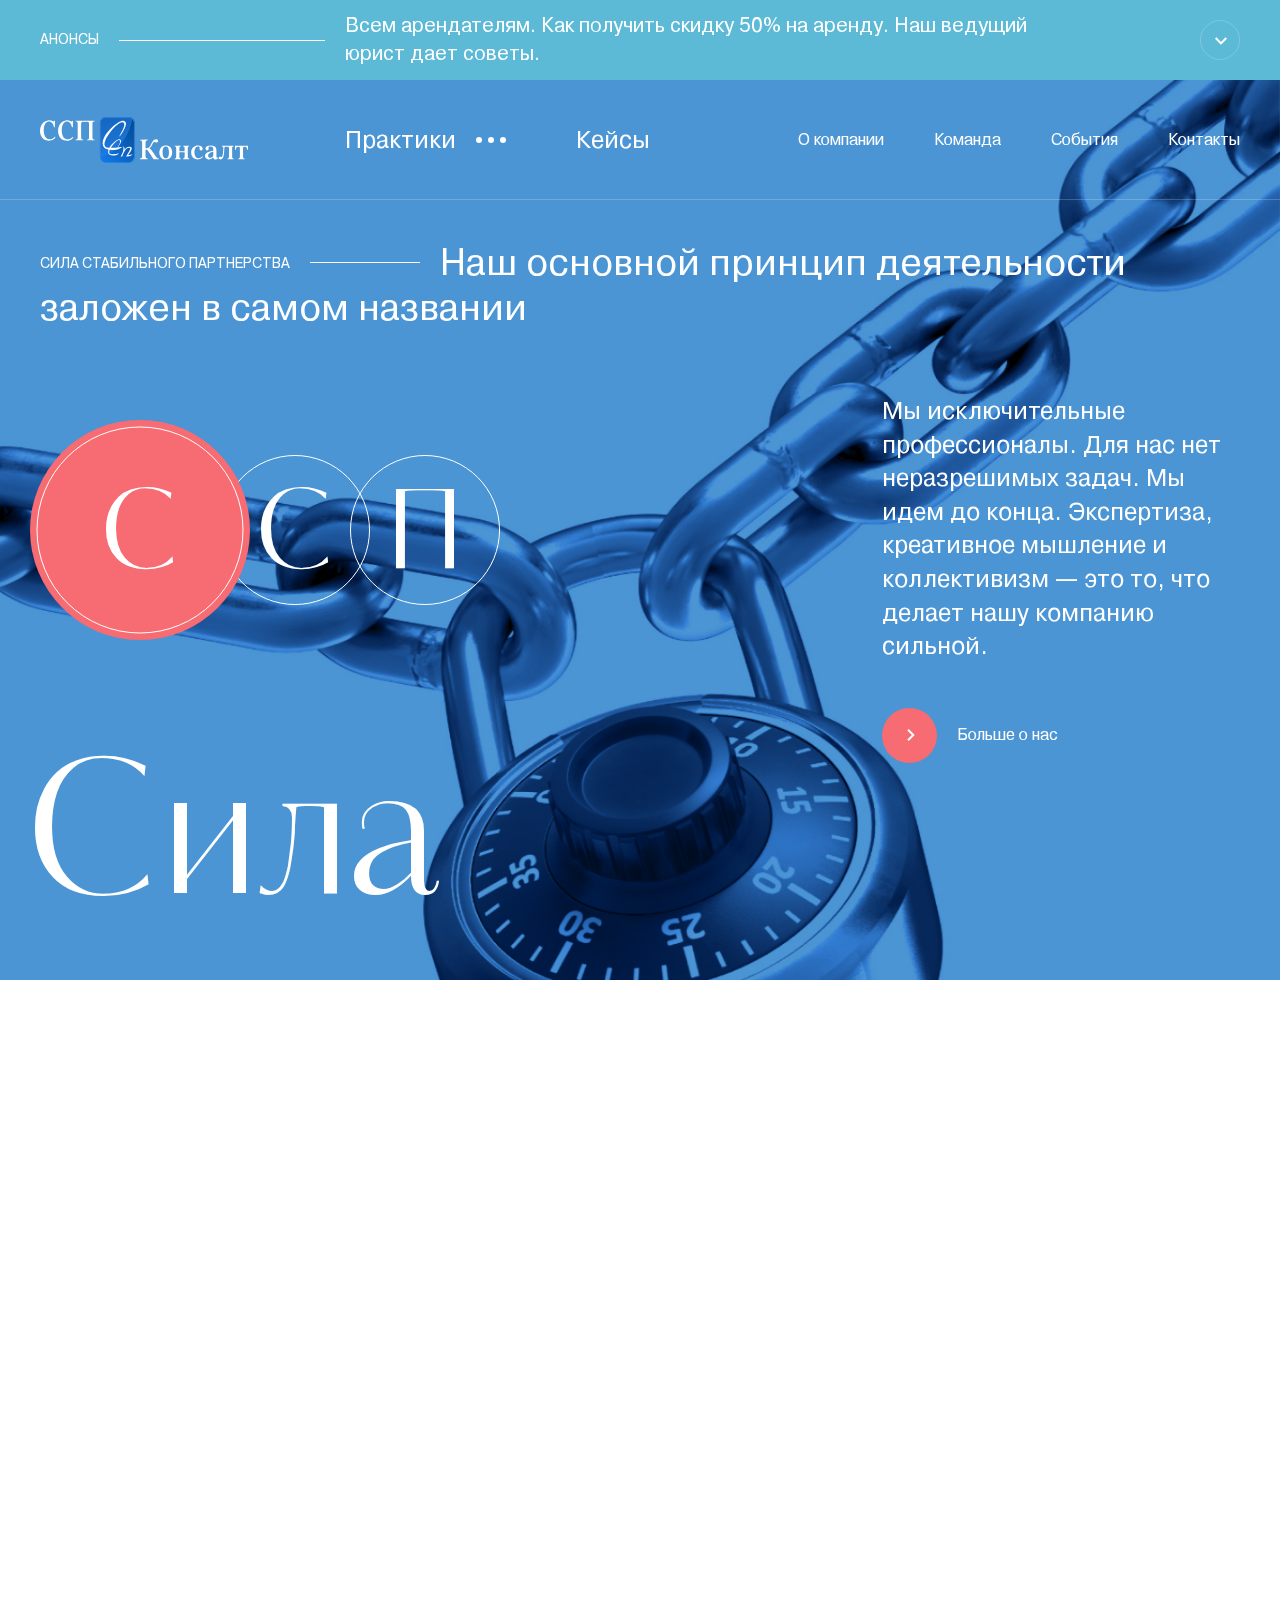
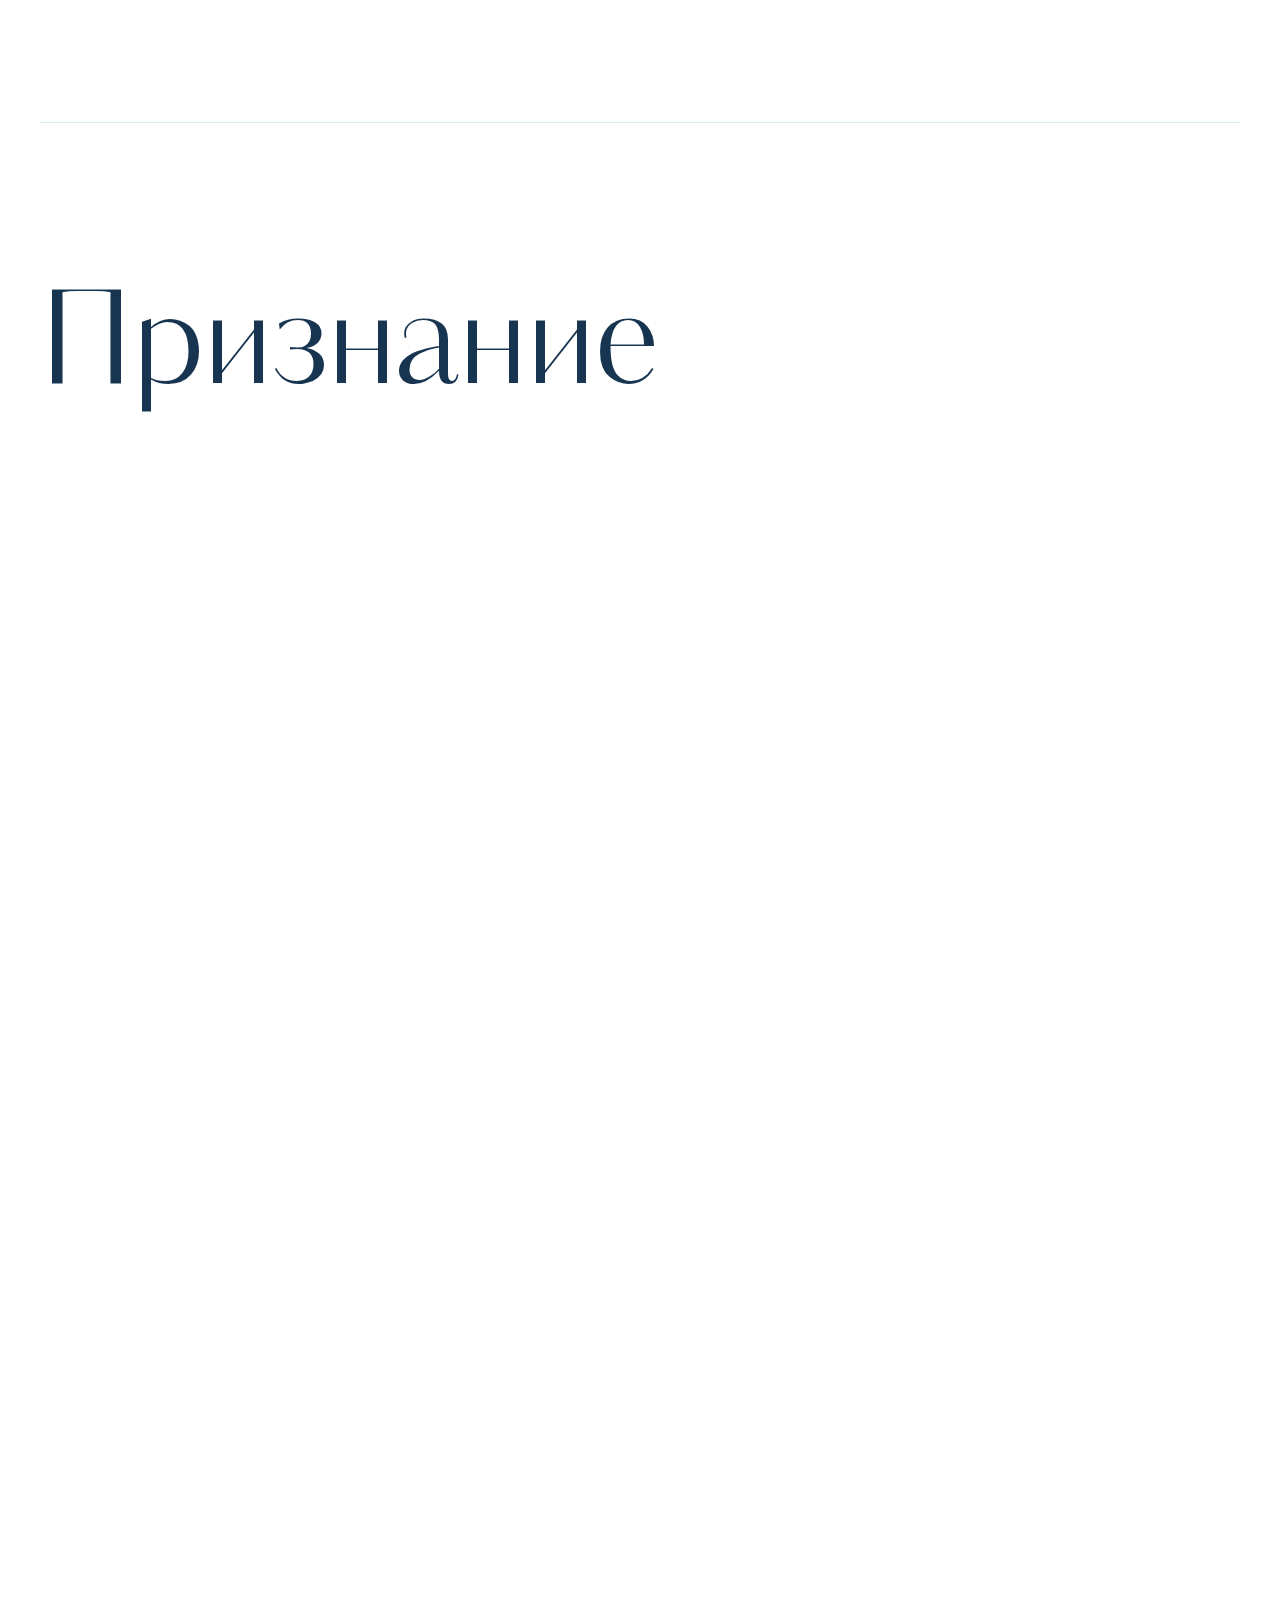
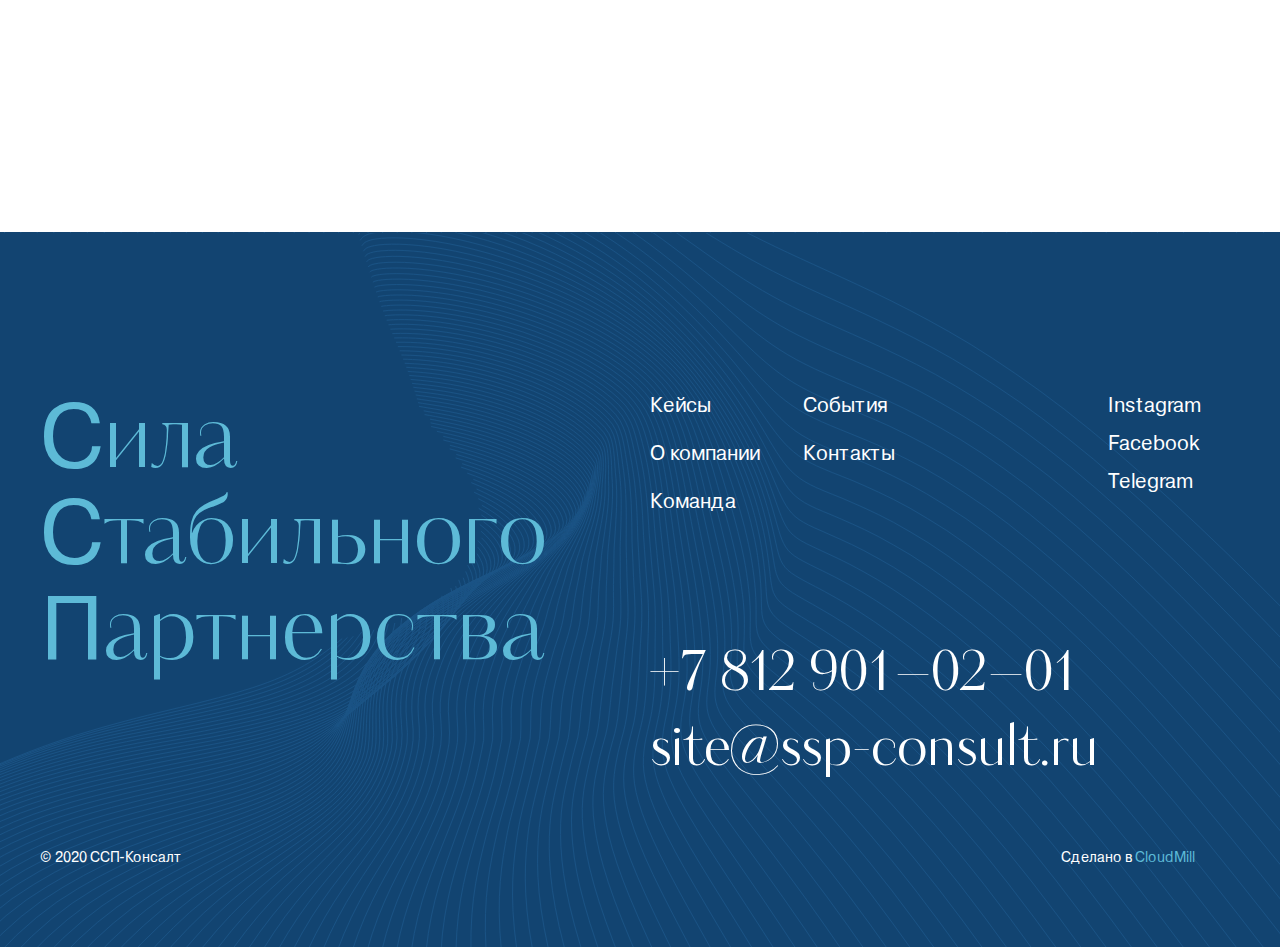
==== commit 47aef8c4: "Update" ====
--- a/index.html
+++ b/index.html
@@ -13,8 +13,10 @@
 
 	<body>
 		<div class="loader">
-			<p class="loader-title"><span>С</span>ила <br> <span>С</span>табильного <br> <span>П</span>артнерства</p><svg class="loader-progress" width="610" height="610">
+			<p class="loader-title"><span>С</span>ила <br> <span>С</span>табильного <br> <span>П</span>артнерства</p><svg class="loader-progress loader-progress_desktop" width="610" height="610">
 				<circle class="loader-progress__circle" stroke="transparent" stroke-width="1" cx="305" cy="305" r="304" fill="transparent"></circle>
+			</svg><svg class="loader-progress loader-progress_mobile" width="290" height="290">
+				<circle class="loader-progress__circle" stroke="transparent" stroke-width="1" cx="145" cy="145" r="144" fill="transparent"></circle>
 			</svg>
 		</div>
 		<div class="loaded-content">
@@ -23,20 +25,22 @@
 					<div class="anonce__slider-wrapper swiper-wrapper">
 						<div class="anonce__slider-slide swiper-slide">
 							<div class="anonce__content">
-								<div class="anonce__trigger row">
-									<div class="col-2">
-										<div class="anonce__trigger-title">
-											<h4>Анонсы</h4>
-											<div class="line"></div>
-										</div>
-									</div>
-									<div class="col-5">
-										<p class="anonce__trigger-preview">Всем арендателям. Как получить скидку 50% на аренду. Наш ведущий юрист дает советы.</p>
-									</div>
-									<div class="col-1 d-flex justify-content-end">
-										<div class="anonce__trigger-btn">
-											<div class="more"><img class="svg" src="assets/images/icons/arrow-right.svg" alt="more"></div>
-											<div class="close"><img class="svg" src="assets/images/icons/close.svg" alt="close"></div>
+								<div class="anonce__trigger">
+									<div class="row align-items-center">
+										<div class="col-2 d-none d-lg-block">
+											<div class="anonce__trigger-title">
+												<h4>Анонсы</h4>
+												<div class="line"></div>
+											</div>
+										</div>
+										<div class="col-auto col-lg-5">
+											<p class="anonce__trigger-preview">Всем арендателям. Как получить скидку 50% на аренду. Наш ведущий юрист дает советы.</p>
+										</div>
+										<div class="col-auto col-lg-1 d-flex justify-content-end">
+											<div class="anonce__trigger-btn">
+												<div class="more"><img class="svg" src="assets/images/icons/arrow-right.svg" alt="more"></div>
+												<div class="close"><img class="svg" src="assets/images/icons/close.svg" alt="close"></div>
+											</div>
 										</div>
 									</div>
 								</div>
@@ -44,13 +48,13 @@
 							<div class="anonce__block">
 								<div class="anonce__block-content">
 									<div class="row">
-										<div class="col-2">
+										<div class="col-auto col-sm-2">
 											<div class="anonce__block-navigation">
 												<div class="anonce__slider-button-prev prev-btn"><img class="svg" src="assets/images/icons/slider-arrow-small.svg" alt="prev"></div>
 												<div class="anonce__slider-button-next next-btn"><img class="svg" src="assets/images/icons/slider-arrow-small.svg" alt="next"></div>
 											</div>
 										</div>
-										<div class="col-3">
+										<div class="col-sm-6 col-lg-3">
 											<p class="anonce__block-description">Ковид бушует как никогда. Экономика страдает, а правительство закручивает гайки. Ваш бизнес под угрозой! Мы можем помочь, раскажем, как снизить арендную плату и получить субсидии от В.В. Путина.</p><a class="more-btn" href="#"><img src="assets/images/icons/arrow-right.svg" alt="more" /><span>Подробнее</span></a>
 										</div>
 									</div>
@@ -59,20 +63,22 @@
 						</div>
 						<div class="anonce__slider-slide swiper-slide">
 							<div class="anonce__content">
-								<div class="anonce__trigger row">
-									<div class="col-2">
-										<div class="anonce__trigger-title">
-											<h4>Анонсы</h4>
-											<div class="line"></div>
-										</div>
-									</div>
-									<div class="col-5">
-										<p class="anonce__trigger-preview">Всем арендателям. Как получить скидку 50% на аренду. Наш ведущий юрист дает советы.</p>
-									</div>
-									<div class="col-1 d-flex justify-content-end">
-										<div class="anonce__trigger-btn">
-											<div class="more"><img class="svg" src="assets/images/icons/arrow-right.svg" alt="more"></div>
-											<div class="close"><img class="svg" src="assets/images/icons/close.svg" alt="close"></div>
+								<div class="anonce__trigger">
+									<div class="row align-items-center">
+										<div class="col-2 d-none d-lg-block">
+											<div class="anonce__trigger-title">
+												<h4>Анонсы</h4>
+												<div class="line"></div>
+											</div>
+										</div>
+										<div class="col-auto col-lg-5">
+											<p class="anonce__trigger-preview">Всем арендателям. Как получить скидку 50% на аренду. Наш ведущий юрист дает советы.</p>
+										</div>
+										<div class="col-auto col-lg-1 d-flex justify-content-end">
+											<div class="anonce__trigger-btn">
+												<div class="more"><img class="svg" src="assets/images/icons/arrow-right.svg" alt="more"></div>
+												<div class="close"><img class="svg" src="assets/images/icons/close.svg" alt="close"></div>
+											</div>
 										</div>
 									</div>
 								</div>
@@ -80,13 +86,13 @@
 							<div class="anonce__block">
 								<div class="anonce__block-content">
 									<div class="row">
-										<div class="col-2">
+										<div class="col-auto col-sm-2">
 											<div class="anonce__block-navigation">
 												<div class="anonce__slider-button-prev prev-btn"><img class="svg" src="assets/images/icons/slider-arrow-small.svg" alt="prev"></div>
 												<div class="anonce__slider-button-next next-btn"><img class="svg" src="assets/images/icons/slider-arrow-small.svg" alt="next"></div>
 											</div>
 										</div>
-										<div class="col-3">
+										<div class="col-sm-6 col-lg-3">
 											<p class="anonce__block-description">Ковид бушует как никогда. Экономика страдает, а правительство закручивает гайки. Ваш бизнес под угрозой! Мы можем помочь, раскажем, как снизить арендную плату и получить субсидии от В.В. Путина.</p><a class="more-btn" href="#"><img src="assets/images/icons/arrow-right.svg" alt="more" /><span>Подробнее</span></a>
 										</div>
 									</div>
@@ -95,20 +101,22 @@
 						</div>
 						<div class="anonce__slider-slide swiper-slide">
 							<div class="anonce__content">
-								<div class="anonce__trigger row">
-									<div class="col-2">
-										<div class="anonce__trigger-title">
-											<h4>Анонсы</h4>
-											<div class="line"></div>
-										</div>
-									</div>
-									<div class="col-5">
-										<p class="anonce__trigger-preview">Всем арендателям. Как получить скидку 50% на аренду. Наш ведущий юрист дает советы.</p>
-									</div>
-									<div class="col-1 d-flex justify-content-end">
-										<div class="anonce__trigger-btn">
-											<div class="more"><img class="svg" src="assets/images/icons/arrow-right.svg" alt="more"></div>
-											<div class="close"><img class="svg" src="assets/images/icons/close.svg" alt="close"></div>
+								<div class="anonce__trigger">
+									<div class="row align-items-center">
+										<div class="col-2 d-none d-lg-block">
+											<div class="anonce__trigger-title">
+												<h4>Анонсы</h4>
+												<div class="line"></div>
+											</div>
+										</div>
+										<div class="col-auto col-lg-5">
+											<p class="anonce__trigger-preview">Всем арендателям. Как получить скидку 50% на аренду. Наш ведущий юрист дает советы.</p>
+										</div>
+										<div class="col-auto col-lg-1 d-flex justify-content-end">
+											<div class="anonce__trigger-btn">
+												<div class="more"><img class="svg" src="assets/images/icons/arrow-right.svg" alt="more"></div>
+												<div class="close"><img class="svg" src="assets/images/icons/close.svg" alt="close"></div>
+											</div>
 										</div>
 									</div>
 								</div>
@@ -116,13 +124,13 @@
 							<div class="anonce__block">
 								<div class="anonce__block-content">
 									<div class="row">
-										<div class="col-2">
+										<div class="col-auto col-sm-2">
 											<div class="anonce__block-navigation">
 												<div class="anonce__slider-button-prev prev-btn"><img class="svg" src="assets/images/icons/slider-arrow-small.svg" alt="prev"></div>
 												<div class="anonce__slider-button-next next-btn"><img class="svg" src="assets/images/icons/slider-arrow-small.svg" alt="next"></div>
 											</div>
 										</div>
-										<div class="col-3">
+										<div class="col-sm-6 col-lg-3">
 											<p class="anonce__block-description">Ковид бушует как никогда. Экономика страдает, а правительство закручивает гайки. Ваш бизнес под угрозой! Мы можем помочь, раскажем, как снизить арендную плату и получить субсидии от В.В. Путина.</p><a class="more-btn" href="#"><img src="assets/images/icons/arrow-right.svg" alt="more" /><span>Подробнее</span></a>
 										</div>
 									</div>
@@ -306,7 +314,7 @@
 							<div class="practices__slider-wrapper swiper-wrapper">
 								<div class="practices__slider-slide practices__slider-slide-1 swiper-slide">
 									<p class="slide__subtitle">Ведущие практики</p>
-									<p class="slide__title"><span>01</span>Банкротство <br> и корпоративные конфликты</p>
+									<p class="slide__title"><span>01</span>Банкротство <br> и&nbsp;корпоративные конфликты</p>
 								</div>
 								<div class="practices__slider-slide practices__slider-slide-2 swiper-slide">
 									<p class="slide__subtitle">Ведущие практики</p>
--- a/app.css
+++ b/app.css
@@ -1,4 +1,4 @@
-@font-face{font-family:"Pragmatica";src:url(assets/fonts/Pragmatica-Medium.e1ef481.eot);src:url(assets/fonts/Pragmatica-Medium.e1ef481.eot?#iefix) format("embedded-opentype"),url(assets/fonts/Pragmatica-Medium.a21c644.woff2) format("woff2"),url(assets/fonts/Pragmatica-Medium.6ace6a0.woff) format("woff"),url(assets/fonts/PragmaticaExtended-Medium.8fb3f9e.ttf) format("truetype");font-weight:500;font-style:normal;font-display:swap}@font-face{font-family:"Pragmatica";src:url(assets/fonts/Pragmatica-Book.64b93bb.eot);src:url(assets/fonts/Pragmatica-Book.64b93bb.eot?#iefix) format("embedded-opentype"),url(assets/fonts/Pragmatica-Book.4e7cb94.woff2) format("woff2"),url(assets/fonts/Pragmatica-Book.7b6de51.woff) format("woff"),url(assets/fonts/PragmaticaExtended-Book.eecab37.ttf) format("truetype");font-weight:normal;font-style:normal;font-display:swap}@font-face{font-family:"Kudryashev Headline";src:url(assets/fonts/KudryashevHeadline-Sans.1e652b4.eot);src:url(assets/fonts/KudryashevHeadline-Sans.1e652b4.eot?#iefix) format("embedded-opentype"),url(assets/fonts/KudryashevHeadline-Sans.0dcb8d5.woff2) format("woff2"),url(assets/fonts/KudryashevHeadline-Sans.60fa8d3.woff) format("woff"),url(assets/fonts/KudryashevHeadline-Sans.2060ede.ttf) format("truetype");font-weight:normal;font-style:normal;font-display:swap}html,body,div,span,applet,object,iframe,h1,h2,h3,h4,h5,h6,p,blockquote,pre,a,abbr,acronym,address,big,cite,code,del,dfn,em,img,ins,kbd,q,s,samp,small,strike,strong,sub,sup,tt,var,b,u,i,center,dl,dt,dd,ol,ul,li,fieldset,form,label,legend,table,caption,tbody,tfoot,thead,tr,th,td,article,aside,canvas,details,embed,figure,figcaption,footer,header,hgroup,menu,nav,output,ruby,section,summary,time,mark,audio,video{margin:0;padding:0;border:0;outline:none;font-size:100%;font:inherit;vertical-align:baseline;box-sizing:border-box}article,aside,details,figcaption,figure,footer,header,hgroup,menu,nav,section{display:block}body{line-height:1}img{display:block;width:100%;height:100%}ol,ul{list-style:none}a{text-decoration:none;color:inherit}button{outline:none;border:none;background:inherit;font-family:inherit;font-size:inherit;padding:0;margin:0;cursor:pointer}input{outline:none;border:none;background:inherit;font-family:inherit}textarea{outline:none;border:none;background:inherit;resize:none;font-family:inherit}blockquote,q{quotes:none}blockquote:before,blockquote:after,q:before,q:after{content:"";content:none}table{border-collapse:collapse;border-spacing:0}.main{color:#173551;font-family:"Pragmatica",Arial,sans-serif;padding-top:120px}@media (max-width: 1200px){.main{padding-top:70px}}.loaded-content .content{position:relative}.link{width:fit-content;position:relative;transition:all .6s cubic-bezier(0.45, 0, 0.55, 1) 0s}.link::before{content:"";position:absolute;bottom:-8px;right:0;height:1px;width:0;background:#fff;transition:all .6s cubic-bezier(0.45, 0, 0.55, 1) 0s}.link:hover::before{width:100%;left:0;transition:all .6s cubic-bezier(0.45, 0, 0.55, 1) 0s}.tab-btn{width:fit-content;height:fit-content;display:flex;justify-content:center;align-items:center;padding:0 15px;background:#fff;border:1px solid #173551;color:#173551;border-radius:4px;transition:all .6s cubic-bezier(0.45, 0, 0.55, 1) 0s}.tab-btn span{display:inline-block;font-size:20px;line-height:140%;font-family:"Kudryashev Headline",serif}@media (max-width: 768px){.tab-btn span{font-size:14px}}.tab-btn:hover{border-color:#5DBAD7}.tab-btn.active{background:#5DBAD7;border-color:#5DBAD7;color:#fff}.tab-btn.disabled{opacity:0.6;cursor:auto}.tab-btn.disabled:hover{border-color:#173551}input[name="agree"]{position:absolute;z-index:-1;opacity:0}input[name="agree"]+label{position:relative;display:block;width:100%;padding-left:40px;font-size:12px;line-height:140%;font-weight:300;cursor:pointer;transition:all .6s cubic-bezier(0.45, 0, 0.55, 1) 0s}@media (max-width: 768px){input[name="agree"]+label{margin-bottom:20px}}input[name="agree"]+label::before{content:"";position:absolute;top:0;left:0;width:25px;height:25px;display:flex;justify-content:center;align-items:center;border-radius:50%;border:1px solid #D6EDF4;background:transparent;background-position:center;transition:all .6s cubic-bezier(0.45, 0, 0.55, 1) 0s}input[name="agree"]+label:hover::before{border-color:#5DBAD7}input[name="agree"]+label a{font-weight:400}input[name="agree"]+label a::before{background:#173551;bottom:-2px}input[name="agree"]+label .error{position:absolute;top:100%;left:40px;color:#F66C72;font-size:12px;line-height:140%;opacity:0;transition:all .6s cubic-bezier(0.45, 0, 0.55, 1) 0s}input[name="agree"]+label .error.active{top:calc(100% + 10px);opacity:1}input[name="agree"]:checked+label::before{border-color:#5DBAD7;background-color:#5DBAD7;background-image:url([data-uri]);background-repeat:no-repeat;background-position:center;background-size:50%}.all-practices{display:flex;padding-bottom:40px;margin-top:40px;border-bottom:1px solid #D6EDF4}@media (max-width: 1360px){.all-practices{flex-direction:column}}@media (max-width: 768px){.all-practices{padding-bottom:20px;margin-top:30px}}.all-practices__title{min-width:max-content;font-family:"Kudryashev Headline",serif;font-size:24px}@media (max-width: 768px){.all-practices__title{font-size:16px}}.all-practices-block{width:100%;margin:8px 0 0 162px;display:flex;align-self:center;justify-content:space-between}@media (max-width: 1460px){.all-practices-block{margin:8px 0 0 60px}}@media (max-width: 1360px){.all-practices-block{margin:30px 0 0 0}}@media (max-width: 1060px){.all-practices-block{flex-direction:column;width:fit-content}}@media (max-width: 426px){.all-practices-block{align-self:start}}.all-practices__items{width:33%;padding-right:10px;padding-left:10px;margin-right:-10px;margin-left:-10px}@media (max-width: 1360px){.all-practices__items{width:fit-content}}@media (max-width: 1060px){.all-practices__items{margin-bottom:20px}}.all-practices__items:last-child{margin-bottom:0}.all-practices__item{font-size:16px;margin-bottom:20px}@media (max-width: 768px){.all-practices__item{font-size:14px}}.all-practices__item .link::before{background:#173551}.all-practices__item:last-child{margin:0}.anonce{position:relative;z-index:20;background:#5DBAD7;color:#fff;font-family:"Pragmatica",Arial,sans-serif;transition:all .6s cubic-bezier(0.45, 0, 0.55, 1) 0s}.anonce__slider{position:static;overflow:visible}.anonce__slider-wrapper{position:static;overflow:visible;transition-timing-function:cubic-bezier(0.45, 0, 0.55, 1)}.anonce__slider-slide{position:relative;overflow:visible}.anonce__content{overflow:visible;max-width:1920px;padding:0 40px}.anonce__trigger{height:80px;width:100%;display:flex;align-items:center;cursor:pointer}.anonce__trigger:hover .anonce__trigger-title .line::before{width:0}.anonce__trigger:hover .anonce__trigger-btn{background:#fff;border:1px solid #fff}.anonce__trigger:hover .anonce__trigger-btn .more .svg path{fill:#5DBAD7}.anonce__trigger-title{font-size:14px;line-height:140%;text-transform:uppercase;display:flex;align-items:center}.anonce__trigger-title .line{position:relative;width:100%;height:1px;background:transparent;margin-left:20px}.anonce__trigger-title .line::before{content:"";position:absolute;top:0;right:0;width:100%;height:100%;background:#fff;transition:all .6s cubic-bezier(0.45, 0, 0.55, 1) 0s}.anonce__trigger-preview{font-size:20px;line-height:140%}.anonce__trigger-btn{width:40px;height:40px;border-radius:50%;border:1px solid rgba(255,255,255,0.2);display:flex;justify-content:center;align-items:center;transform:rotate(90deg);transition:all .6s cubic-bezier(0.45, 0, 0.55, 1) 0s}.anonce__trigger-btn .more{display:block}.anonce__trigger-btn .more .svg{padding-left:2px}.anonce__trigger-btn .more .svg path{transition:all .6s cubic-bezier(0.45, 0, 0.55, 1) 0s}.anonce__trigger-btn .close{display:none}.anonce__block{position:absolute;top:100%;left:0;background:#124471;padding-bottom:80px}.anonce__block-content{max-width:1920px;padding:0 40px}.anonce__block-navigation{display:flex}.anonce__block-navigation .next-btn,.anonce__block-navigation .prev-btn{width:55px;height:55px;display:flex;justify-content:center;align-items:center;background:transparent;border-radius:50%;border:1px solid rgba(255,255,255,0.1);cursor:pointer;transition:all .6s cubic-bezier(0.45, 0, 0.55, 1) 0s}@media (max-width: 768px){.anonce__block-navigation .next-btn,.anonce__block-navigation .prev-btn{width:40px;height:40px}}.anonce__block-navigation .next-btn:hover,.anonce__block-navigation .prev-btn:hover{border:1px solid #5DBAD7}.anonce__block-navigation .next-btn .svg,.anonce__block-navigation .prev-btn .svg{width:35%}.anonce__block-navigation .next-btn .svg path,.anonce__block-navigation .prev-btn .svg path{fill:#fff}.anonce__block-navigation .prev-btn{margin-right:10px;transform:rotate(180deg)}@media (max-width: 768px){.anonce__block-navigation .prev-btn{margin-right:6px}}.anonce__block-description{font-size:16px;line-height:160%;opacity:0.5;margin-bottom:40px}.anonce__block .more-btn span{color:#fff}.anonce.active{background:#124471}.anonce.active .anonce__trigger:hover .anonce__trigger-btn{background:#5DBAD7;border-color:#5DBAD7}.anonce.active .anonce__trigger-btn .more{display:none}.anonce.active .anonce__trigger-btn .close{display:flex;justify-content:center;align-items:center}.anonce.active .anonce__trigger-btn .close .svg{padding-bottom:1px}.before-btn{position:relative;z-index:3;display:flex;align-items:center;width:fit-content;min-height:55px;height:55px;border-radius:27.5px;padding:0 30px 0 24px}@media (max-width: 768px){.before-btn{min-height:40px;height:40px;border-radius:20px;padding:0 24px 0 17px}}.before-btn::before{content:"";position:absolute;top:0;left:0;z-index:-1;height:100%;width:55px;border-radius:27.5px;background:#D6EDF4;transition:all .6s cubic-bezier(0.45, 0, 0.55, 1) 0s}@media (max-width: 768px){.before-btn::before{width:40px;border-radius:20px}}.before-btn:hover span{color:#173551}.before-btn:hover::before{width:100%}.before-btn img{height:14px;width:10px;margin:0 41px 0 0;transform:rotate(180deg)}@media (max-width: 768px){.before-btn img{height:11px;width:8px;margin-right:30px}}.before-btn span{font-size:16px;color:#173551;transition:all .6s cubic-bezier(0.45, 0, 0.55, 1) 0s}@media (max-width: 768px){.before-btn span{font-size:14px}}.events__subscribe{position:absolute;top:0;left:0;width:100%;height:100%}@media (max-width: 1200px){.events__subscribe{position:static;height:fit-content}}.events__subscribe-block{position:sticky;top:130px;height:fit-content}@media (max-width: 1200px){.events__subscribe-block{position:static}}.events__subscribe-block.subscribed .subscribe input[name="email"]{opacity:0;visibility:hidden}.events__subscribe-block.subscribed .subscribe input[name="agree"]+label{opacity:0;visibility:hidden}.events__subscribe-block .filter{margin-bottom:80px}@media (max-width: 768px){.events__subscribe-block .filter{margin-bottom:40px}}.events__subscribe-block .filter__tabs{display:flex;flex-wrap:wrap;padding-bottom:10px;margin-bottom:20px;border-bottom:1px solid #D6EDF4}@media (max-width: 768px){.events__subscribe-block .filter__tabs{padding-bottom:20px}}.events__subscribe-block .filter__tabs .tab-btn{margin:0 10px 10px 0}.events__subscribe-block .filter__discard{display:flex;align-items:center;transition:all .6s cubic-bezier(0.45, 0, 0.55, 1) 0s}.events__subscribe-block .filter__discard:hover{color:#5DBAD7}.events__subscribe-block .filter__discard:hover .svg{transform:rotate(-180deg)}.events__subscribe-block .filter__discard:hover .svg path{fill:#5DBAD7}.events__subscribe-block .filter__discard .svg{width:24px;height:24px;margin-right:10px;transition:all .6s cubic-bezier(0.45, 0, 0.55, 1) 0s}.events__subscribe-block .filter__discard .svg path{transition:all .6s cubic-bezier(0.45, 0, 0.55, 1) 0s}.events__subscribe-block .filter__discard span{font-size:16px}@media (max-width: 768px){.events__subscribe-block .filter__discard span{font-size:14px}}.events__subscribe-block .before-btn{margin:0 0 80px}.events__subscribe-block .subscribe{display:block}@media (max-width: 1200px){.events__subscribe-block .subscribe{display:none}}.events__subscribe-block .subscribe-title{display:none;font-size:24px;line-height:140%;transition:all .6s cubic-bezier(0.45, 0, 0.55, 1) 0s}@media (max-width: 768px){.events__subscribe-block .subscribe-title{font-size:18px}}.events__subscribe-block .subscribe-title.active{display:block}.events__subscribe-block .subscribe-email{position:relative}.events__subscribe-block .subscribe-email .error{position:absolute;top:80%;color:#F66C72;font-size:12px;line-height:140%;opacity:0;transition:all .6s cubic-bezier(0.45, 0, 0.55, 1) 0s}.events__subscribe-block .subscribe-email .error.active{top:calc(100% + 5px);opacity:1}.events__subscribe-block .subscribe-btn{display:none}.events__subscribe-block .subscribe-btn.active{margin-top:40px;display:block}@media (max-width: 768px){.events__subscribe-block .subscribe-btn.active{margin-top:20px}}.events__subscribe-block .subscribe input[name="email"]{width:100%;display:block;border:none;outline:none;font-size:20px;line-height:100%;color:inherit;padding-bottom:30px;margin:40px 0;border-bottom:1px solid #D6EDF4;transition:all .6s cubic-bezier(0.45, 0, 0.55, 1) 0s}@media (max-width: 768px){.events__subscribe-block .subscribe input[name="email"]{font-size:16px;padding-bottom:20px;margin:40px 0 20px}}.events__subscribe-block .subscribe input[name="email"]::placeholder{font-size:20px;line-height:100%;color:inherit}@media (max-width: 768px){.events__subscribe-block .subscribe input[name="email"]::placeholder{font-size:16px}}.events__subscribe-block .share{margin:80px 0 0}.events__subscribe-block .share__title{font-weight:300;font-size:24px;line-height:140%;margin:0 0 40px}.events__subscribe-block .share__links{display:flex;flex-direction:column}.events__subscribe-block .share__links-item{margin:0 0 10px}.events__subscribe-block .share__links-item:last-child{margin:0}.events__subscribe-block .share__links-item a{position:relative;font-size:20px;line-height:140%;transition:all .6s cubic-bezier(0.45, 0, 0.55, 1) 0s}.events__subscribe-block .share__links-item a::before{content:"";position:absolute;bottom:0;left:0;width:100%;height:1px;background:#173551;transition:all .6s cubic-bezier(0.45, 0, 0.55, 1) 0s}.events__subscribe-block .share__links-item a:hover{color:#5DBAD7}.events__subscribe-block .share__links-item a:hover::before{width:0}.feedback__title{max-width:840px;font-size:55px;line-height:120%;display:none}@media (max-width: 768px){.feedback__title{font-size:24px}}.feedback__title.active{display:block}.feedback__form{margin:80px 0 60px;display:flex;flex-direction:column;opacity:1;transition:all .6s cubic-bezier(0.45, 0, 0.55, 1) 0s}@media (max-width: 768px){.feedback__form{margin:40px 0}}.feedback__form .feedback-field{position:relative;margin-bottom:60px}@media (max-width: 768px){.feedback__form .feedback-field{margin-bottom:40px}}.feedback__form .feedback-field input{width:100%;padding:0 0 30px;font-size:20px;line-height:100%;border-bottom:1px solid #D6EDF4;color:#173551;transition:all .6s cubic-bezier(0.45, 0, 0.55, 1) 0s}.feedback__form .feedback-field input:focus{border-bottom:1px solid #5DBAD7}.feedback__form .feedback-field input::placeholder{font-size:20px;line-height:100%;color:#173551}.feedback__form .feedback-field .error{position:absolute;top:80%;color:#F66C72;font-size:12px;line-height:140%;opacity:0;transition:all .6s cubic-bezier(0.45, 0, 0.55, 1) 0s}.feedback__form .feedback-field .error.active{top:calc(100% + 5px);opacity:1}.feedback__form textarea{font-size:20px;line-height:100%;border-bottom:1px solid #D6EDF4;height:140px;color:#173551;transition:all .6s cubic-bezier(0.45, 0, 0.55, 1) 0s}@media (max-width: 768px){.feedback__form textarea{height:100px}}.feedback__form textarea:focus{border-bottom:1px solid #5DBAD7}.feedback__form textarea::placeholder{font-size:20px;line-height:100%;color:#173551}.feedback__submit{display:flex;align-items:center}@media (max-width: 768px){.feedback__submit{flex-direction:column-reverse;align-items:start}}.feedback__submit .submit-btn{display:none}.feedback__submit .submit-btn.active{display:block}.feedback__submit input[name="agree"]+label{margin-left:210px;width:340px}@media (max-width: 1200px){.feedback__submit input[name="agree"]+label{margin-left:60px}}@media (max-width: 768px){.feedback__submit input[name="agree"]+label{margin-left:0;width:100%}}.feedback.sended .feedback__form{width:0;opacity:0}.feedback.sended .feedback-agree{display:none}.more-btn{position:relative;z-index:3;display:flex;align-items:center;width:fit-content;min-height:55px;height:55px;border-radius:27.5px;padding:0 30px 0 24px;transition:all .6s cubic-bezier(0.45, 0, 0.55, 1) 0s}@media (max-width: 768px){.more-btn{min-height:40px;height:40px;border-radius:20px;padding:0 24px 0 17px}}.more-btn::before{content:"";position:absolute;top:0;left:0;z-index:-1;height:100%;width:55px;border-radius:27.5px;background:#5DBAD7;transition:all .6s cubic-bezier(0.45, 0, 0.55, 1) 0s}@media (max-width: 768px){.more-btn::before{width:40px;border-radius:20px}}.more-btn:hover{margin-right:20px}.more-btn:hover img{margin-right:21px}@media (max-width: 768px){.more-btn:hover img{margin-right:10px}}.more-btn:hover span{color:#fff}.more-btn:hover::before{width:100%}.more-btn img{height:14px;width:10px;margin-right:41px;transition:all .6s cubic-bezier(0.45, 0, 0.55, 1) 0s}@media (max-width: 768px){.more-btn img{height:11px;width:8px;margin-right:30px}}.more-btn span{font-size:16px;color:#173551;transition:all .6s cubic-bezier(0.45, 0, 0.55, 1) 0s}@media (max-width: 768px){.more-btn span{font-size:14px}}.news__item{position:relative;display:flex;flex-direction:column;height:500px;padding-top:20px}@media (max-width: 768px){.news__item{height:250px}}.news__item::before{content:"";position:absolute;left:0;top:-1px;height:1px;width:0;background:#9BD1FF;transition:all .6s cubic-bezier(0.45, 0, 0.55, 1) 0s}.news__item:hover::before{width:100%}.news__item-date{font-family:"Kudryashev Headline",serif;font-size:20px;line-height:140%}@media (max-width: 768px){.news__item-date{font-size:16px}}.news__item-title{font-size:39px;line-height:140%;margin-top:20px}@media (max-width: 768px){.news__item-title{font-size:18px;margin-top:15px}}.news__item-themes{margin:auto 0 40px;display:flex}.news__item-themes .news__item-theme{display:flex;justify-content:center;align-items:center;margin-right:10px}@media (max-width: 768px){.news__item-themes .news__item-theme{margin-right:5px}}.news__item-themes .news__item-theme:last-child{margin:0}.page-title{max-width:1920px;padding:40px 40px 120px;margin:0 auto;text-align:center}@media (max-width: 1200px){.page-title{padding:40px 20px 120px}}@media (max-width: 768px){.page-title{padding:30px 20px 40px}}.page-title h1{font-family:"Kudryashev Headline",serif;color:#173551;font-size:90px;line-height:100%}@media (max-width: 768px){.page-title h1{font-size:35px}}.practices-modal{position:fixed;top:0;left:0;z-index:20;background:#124471;color:#fff;font-family:"Pragmatica",Arial,sans-serif;width:100%;max-height:100vh;overflow-y:auto;transition:all .6s cubic-bezier(0.45, 0, 0.55, 1) 0s;transform:translateX(-100%)}.practices-modal.active{transform:translateX(0)}.practices-modal__content{max-width:1920px;padding:30px 40px 90px;margin:0 auto}@media (max-width: 1200px){.practices-modal__content{padding:15px 20px 40px}}.practices-modal_close{position:absolute;right:40px;top:15px;width:40px;height:40px;border-radius:50%;background:#5DBAD7;display:none;justify-content:center;align-items:center;cursor:pointer;transition:all .6s cubic-bezier(0.45, 0, 0.55, 1) 0s}@media (max-width: 1200px){.practices-modal_close{display:flex}}@media (max-width: 768px){.practices-modal_close{right:20px}}.practices-modal__logo{display:flex;align-items:center;height:100%}.practices-modal__link{font-size:24px;line-height:100%;display:flex;align-items:center;width:fit-content}@media (max-width: 1199px){.practices-modal__link{margin-bottom:20px}}@media (max-width: 768px){.practices-modal__link span{display:none}}.practices-modal__link:hover .btn-close{border:1px solid #5DBAD7}.practices-modal__link .btn-close{width:65px;height:65px;border:1px solid rgba(255,255,255,0.2);border-radius:50%;display:flex;justify-content:center;align-items:center;margin-left:24px;transition:all .6s cubic-bezier(0.45, 0, 0.55, 1) 0s}@media (max-width: 767px){.practices-modal__link .btn-close{margin-left:0;margin-top:61px;width:40px;height:40px}}.practices-modal__item{display:flex;flex-direction:column;margin:60px 0}@media (max-width: 1199px){.practices-modal__item{margin:0 0 20px}}@media (max-width: 1199px){.practices-modal__item-3{margin:0 0 40px}}.practices-modal__item-1 .practices-modal__item-img{position:relative;width:100%;height:150px;background:linear-gradient(#9BD1FF, #9BD1FF),linear-gradient(#bcdcf9, #bcdcf9),linear-gradient(#bbdcf9, #bbdcf9),url(assets/images/practices-modal-1.943a9e5.png);background-repeat:no-repeat;background-position:center bottom;background-size:contain;background-blend-mode:color, darken, multiply}@media (max-width: 1199px){.practices-modal__item-1 .practices-modal__item-img{height:120px}}@media (max-width: 768px){.practices-modal__item-1 .practices-modal__item-img{height:61px}}.practices-modal__item-1 .practices-modal__item-img::before{content:"";position:absolute;left:0;top:0;z-index:-1;width:100%;height:100%;background:linear-gradient(#9BD1FF, #9BD1FF)}.practices-modal__item-2 .practices-modal__item-img{position:relative;width:100%;height:150px;background:linear-gradient(#9BD1FF, #9BD1FF),linear-gradient(#bcdcf9, #bcdcf9),linear-gradient(#bbdcf9, #bbdcf9),url(assets/images/practices-modal-2.309c4b8.png);background-repeat:no-repeat;background-position:center bottom;background-size:contain;background-blend-mode:color, darken, multiply}@media (max-width: 1199px){.practices-modal__item-2 .practices-modal__item-img{height:120px}}@media (max-width: 768px){.practices-modal__item-2 .practices-modal__item-img{height:61px}}.practices-modal__item-2 .practices-modal__item-img::before{content:"";position:absolute;left:0;top:0;z-index:-1;width:100%;height:100%;background:linear-gradient(#9BD1FF, #9BD1FF)}.practices-modal__item-3 .practices-modal__item-img{position:relative;width:100%;height:150px;background:linear-gradient(#9BD1FF, #9BD1FF),linear-gradient(#bcdcf9, #bcdcf9),linear-gradient(#bbdcf9, #bbdcf9),url(assets/images/practices-modal-3.21f09a9.png);background-repeat:no-repeat;background-position:center bottom;background-size:contain;background-blend-mode:color, darken, multiply}@media (max-width: 1199px){.practices-modal__item-3 .practices-modal__item-img{height:120px}}@media (max-width: 768px){.practices-modal__item-3 .practices-modal__item-img{height:61px}}.practices-modal__item-3 .practices-modal__item-img::before{content:"";position:absolute;left:0;top:0;z-index:-1;width:100%;height:100%;background:linear-gradient(#9BD1FF, #9BD1FF)}.practices-modal__item .link{font-size:24px;line-height:120%}@media (max-width: 768px){.practices-modal__item .link{font-size:14px;line-height:120%}}.practices-modal__item .link:hover{color:#5DBAD7}.practices-modal__item .link:hover::before{background:#5DBAD7}.practices-modal__links{display:flex;flex-direction:column}@media (max-width: 1200px){.practices-modal__links{margin-bottom:20px}}@media (max-width: 768px){.practices-modal__links{margin-bottom:15px}}.practices-modal__links .last{margin-bottom:0}.practices-modal__links-item{margin-bottom:20px;font-size:16px;line-height:100%}@media (max-width: 768px){.practices-modal__links-item{font-size:14px;line-height:100%;margin-bottom:15px}}.practices-modal__links-item:last-child{margin-bottom:0}.practices-modal__links-item .link:hover{color:#5DBAD7}.practices-modal__links-item .link:hover::before{background:#5DBAD7}.recognition{overflow:hidden;margin:160px 0}@media (max-width: 768px){.recognition{margin:80px 0}}.recognition__title{font-family:"Kudryashev Headline",serif;font-size:130px;line-height:90%;padding-left:40px;color:#173551}@media (max-width: 1200px){.recognition__title{padding-left:20px}}@media (max-width: 768px){.recognition__title{font-size:40px}}.recognition__content{position:relative;margin-top:80px;width:100%;overflow:hidden}@media (max-width: 768px){.recognition__content{margin-top:40px}}.recognition__content-row{display:flex;align-items:center}.recognition__content-row-1{margin-bottom:20px}@media (max-width: 768px){.recognition__content-row-1{margin-bottom:10px}}.recognition__content-row-2{transform:translateX(-90px)}@media (max-width: 768px){.recognition__content-row-2{transform:translateX(-30px)}}.recognition__content-item{width:fit-content;max-width:240px;height:auto;max-height:116px;margin-right:20px}@media (max-width: 768px){.recognition__content-item{max-width:124px;max-height:60px;margin-right:10px}}.recognition__content-item .recognition-1{width:240px;height:116px}@media (max-width: 768px){.recognition__content-item .recognition-1{width:124px;height:60px}}.recognition__content-item .recognition-2{width:182px;height:88px}@media (max-width: 768px){.recognition__content-item .recognition-2{width:94px;height:46px}}.see-next{position:relative;display:block;height:400px;background:#D6EDF4;color:#173551}@media (max-width: 768px){.see-next{height:240px}}.see-next::before{content:"";position:absolute;left:0;top:0;z-index:0;height:100%;width:0;background:#ACDEEE;transition:all .6s cubic-bezier(0.45, 0, 0.55, 1) 0s}.see-next:hover .see-next__button{background:#173551}.see-next:hover::before{width:100%}.see-next__content{position:relative;max-width:1920px;width:100%;height:100%;padding:30px 40px 40px;margin:0 auto}@media (max-width: 1200px){.see-next__content{padding:30px 20px 40px}}@media (max-width: 768px){.see-next__content{padding:20px}}.see-next__subtitle{position:relative;z-index:2;font-family:"Kudryashev Headline",serif;font-size:24px;line-height:140%;margin-top:10px}@media (max-width: 768px){.see-next__subtitle{font-size:16px}}.see-next__title{position:relative;z-index:2;font-family:"Pragmatica",Arial,sans-serif;font-size:90px;line-height:120%}@media (max-width: 1300px){.see-next__title{font-size:48px}}@media (max-width: 992px){.see-next__title{margin-top:20px}}@media (max-width: 768px){.see-next__title{font-size:24px}}.see-next__button{position:absolute;right:40px;bottom:40px;width:93px;height:93px;display:flex;justify-content:center;align-items:center;background:#5DBAD7;outline:none;border:none;padding:0;border-radius:50%;cursor:pointer;transition:all .6s cubic-bezier(0.45, 0, 0.55, 1) .3s}@media (max-width: 1200px){.see-next__button{right:20px}}@media (max-width: 768px){.see-next__button{width:60px;height:60px;bottom:20px}}.see-next__button img{width:16px;height:24px}@media (max-width: 768px){.see-next__button img{width:12px;height:17px}}.case-item{width:100%;align-self:flex-end;background:transparent}.case-item__content{position:relative;display:flex;width:100%;padding:40px 0;border-top:1px solid #173551;transition:all .6s cubic-bezier(0.45, 0, 0.55, 1) 0s}@media (max-width: 1200px){.case-item__content{flex-wrap:wrap;padding:20px 0 0}}@media (max-width: 768px){.case-item__content{flex-direction:column;padding:20px 0 40px}}.case-item__content:hover{background:#D6EDF4}.case-item__content:hover .case-item__content-title-block{padding-left:40px}.case-item__content .case-item__link{position:absolute;left:0;top:0;z-index:1;display:block;width:100%;height:100%}.case-item__content-title-block{max-width:506px;width:100%;margin:0 auto 0 0;padding-left:0;transition:all .6s cubic-bezier(0.45, 0, 0.55, 1) 0s}@media (max-width: 1200px){.case-item__content-title-block{max-width:50%;padding-right:5px;margin:20px 0 30px;order:2}}@media (max-width: 768px){.case-item__content-title-block{max-width:100%;padding-right:0}}.case-item__content-img-block,.case-item__content .case-item__practices{width:25%;margin-left:20px}@media (max-width: 1200px){.case-item__content-img-block,.case-item__content .case-item__practices{margin-left:0}}@media (max-width: 1200px){.case-item__content-img-block{width:100%;order:1}}@media (max-width: 1200px){.case-item__content .case-item__practices{width:50%;padding-left:5px;margin:20px 0 30px;order:3}}@media (max-width: 768px){.case-item__content .case-item__practices{width:100%;margin:0;padding-left:0}}.case-item__title{font-size:30px;line-height:140%;margin-bottom:20px}@media (max-width: 768px){.case-item__title{font-size:18px}}.case-item .tab-btn{background:transparent}.case-item__img{width:284px;height:160px;border:1px solid #D6EDF4;display:flex;justify-content:center;align-items:center;background:#fff}@media (max-width: 1200px){.case-item__img{width:100%}}.case-item__img span{display:inline-flex;justify-content:center}.case-item__img img{width:50%}.case-item__practices-title{font-size:20px;line-height:140%;font-family:"Kudryashev Headline",serif;margin-bottom:30px}@media (max-width: 768px){.case-item__practices-title{font-size:14px;margin-bottom:20px}}.case-item__practices-block{display:flex;flex-direction:column}.case-item__practices-item{font-size:16px;line-height:100%;margin-bottom:20px;font-weight:500}@media (max-width: 768px){.case-item__practices-item{font-size:14px;margin-bottom:10px}}.case-item__practices-item .link{position:relative;z-index:2}.case-item__practices-item .link::before{bottom:-5px;background:#173551}.case-item__practices-item:last-child{margin-bottom:0}.case-item.small{width:calc((100% / 8) * 7);padding-left:10px;padding-right:10px;margin-left:-10px;margin-right:-10px}@media (max-width: 1200px){.case-item.small{width:100%;padding:0;margin:0}}.case-item.small .case-item__content-img-block,.case-item.small .case-item__content .case-item__practices{width:27.5%}@media (max-width: 1200px){.case-item.small .case-item__content-img-block{width:100%}}@media (max-width: 1200px){.case-item.small .case-item__content .case-item__practices{width:50%}}@media (max-width: 768px){.case-item.small .case-item__content .case-item__practices{width:100%}}.footer{width:100%;background-color:#124471;background-image:url(assets/images/footer-bg.9dadf3c.svg);background-position:bottom;background-size:cover;padding:160px 0 80px}@media (max-width: 768px){.footer{padding:40px 0}}.footer__content{max-width:1920px;padding:0 40px;margin:0 auto;position:relative;font-family:"Pragmatica",Arial,sans-serif;color:#fff}@media (max-width: 1200px){.footer__content{padding:0 20px}}.footer__content .footer__title{font-size:90px;color:#5DBAD7;font-family:"Kudryashev Headline",serif}@media (max-width: 1200px){.footer__content .footer__title{font-size:40px}}@media (max-width: 768px){.footer__content .footer__title{margin-bottom:40px}}.footer__content .footer__title span{font-family:"Pragmatica",Arial,sans-serif}.footer__content .footer__links .link{font-size:20px;line-height:140%}@media (max-width: 1200px){.footer__content .footer__links .link{font-size:16px}}.footer__content .footer__links .link:hover{color:#5DBAD7}.footer__content .footer__links .link::before{background:#5DBAD7}.footer__content .footer__links-item{margin-bottom:20px}@media (max-width: 1200px){.footer__content .footer__links-item{margin-bottom:10px}}.footer__content .footer__links-item:last-child{margin:0}.footer__content .footer__links .footer__network{margin-bottom:10px}.footer__content .footer__links .footer__network:last-child{margin:0}.footer__content .footer__links .footer__contacts{margin-top:132px;font-size:55px;line-height:100%;font-family:"Kudryashev Headline",serif}@media (max-width: 1200px){.footer__content .footer__links .footer__contacts{font-size:24px}}@media (max-width: 768px){.footer__content .footer__links .footer__contacts{margin-top:40px;margin-bottom:40px}}.footer__content .footer__links .footer__contacts a{width:fit-content;transition:all .6s cubic-bezier(0.45, 0, 0.55, 1) 0s}.footer__content .footer__links .footer__contacts a:hover{color:#5DBAD7}.footer__content .footer__links .footer__contacts .phone{margin-bottom:20px}@media (max-width: 768px){.footer__content .footer__links .footer__contacts .phone{margin-bottom:15px}}.footer__content .footer__bottom{margin-top:70px;font-size:14px;line-height:140%}@media (max-width: 1200px){.footer__content .footer__bottom{font-size:12px}}@media (max-width: 768px){.footer__content .footer__bottom{margin-top:40px}}.footer__content .footer__bottom .author{display:inline-block;padding-right:45px}@media (max-width: 768px){.footer__content .footer__bottom .author{margin-top:10px;padding-right:0}}.footer__content .footer__bottom .author a{color:#5DBAD7;font-weight:normal;transition:all .6s cubic-bezier(0.45, 0, 0.55, 1) 0s}.footer__content .footer__bottom .author a:hover{color:#F66C72}.header{position:fixed;top:0;left:0;z-index:15;width:100%;height:120px;border-bottom:1px solid rgba(255,255,255,0.2);font-family:"Pragmatica",Arial,sans-serif;color:#173551;background:transparent;transition:transform .9s cubic-bezier(0.45, 0, 0.55, 1) 0s}@media (max-width: 1200px){.header{height:70px}}.header::before{content:"";position:absolute;top:0;left:0;z-index:-1;background:#fff;width:100%;height:0;transition:all .9s cubic-bezier(0.45, 0, 0.55, 1) 0s}.header .link::after,.header .practices-link::after{content:"";position:absolute;top:calc(50% - 4px);left:-18px;width:8px;height:8px;display:none;border-radius:50%;background:#5DBAD7}.header .link::before{transition:all .9s cubic-bezier(0.45, 0, 0.55, 1) 0s;background:#173551}.header.active .mobile-menu{left:0}.header.scrolled.out,.header.active.out{transform:translateY(-100%)}.header.scrolled::before,.header.active::before{height:100%}.header__content{max-width:1920px;width:100%;height:100%;padding:0 40px;margin:0 auto}@media (max-width: 1200px){.header__content{padding:0 20px}}.header__content>.row{height:100%}.header__content .header__logo{max-width:208px;max-height:46px;min-width:125px;min-height:28px}@media (max-width: 1200px){.header__content .header__logo{width:125px;height:28px}}.header__content .header__logo a{width:100%;height:100%}.header__content .header__logo a .logo__img{width:100%;height:100%}.header__content .header__logo a .logo__img path:nth-child(1),.header__content .header__logo a .logo__img path:nth-child(2){fill:#173551;transition:all .9s cubic-bezier(0.45, 0, 0.55, 1) 0s}.header__content .practices{font-size:24px}.header__content .practices__item{margin-right:70px}.header__content .practices__item:last-child{margin:0}.header__content .practices__item .practices-link{position:relative;transition:all .9s cubic-bezier(0.45, 0, 0.55, 1) 0s;display:flex}.header__content .practices__item .practices-link .practices__item-dots{margin-left:20px;height:inherit;width:30px;display:flex;align-items:center;justify-content:space-between}.header__content .practices__item .practices-link .practices__item-dots .dot{width:6px;height:6px;background:#173551;border-radius:50%;transition:all .6s cubic-bezier(0.45, 0, 0.55, 1) 0s}.header__content .practices__item .practices-link:hover .dot:first-child{transform:translateX(12px)}.header__content .practices__item .practices-link:hover .dot:nth-child(2){width:10px;height:10px}.header__content .practices__item .practices-link:hover .dot:last-child{transform:translateX(-12px)}.header__content .menu__item{margin-left:82px;font-size:16px}@media (max-width: 1680px){.header__content .menu__item{margin-left:57px}}@media (max-width: 1366px){.header__content .menu__item{margin-left:50px}}.header__content .menu__item:first-child{margin:0}.header.active .header__burger_active{display:none}.header.active .header__burger_close{display:flex}.header__burger{width:40px;height:40px;display:flex;align-items:center;cursor:pointer}.header__burger:hover .header__burger_active span::before{width:60%}.header__burger_active{display:block;transition:all .6s cubic-bezier(0.45, 0, 0.55, 1) 0s}.header__burger_active span{position:relative;display:block;width:30px;height:3px;background:#173551;transition:all .6s cubic-bezier(0.45, 0, 0.55, 1) 0s}.header__burger_active span::before{content:"";position:absolute;width:100%;height:100%;background:inherit;right:0;bottom:calc(100% + 5px);transition:all .6s cubic-bezier(0.45, 0, 0.55, 1) 0s}.header__burger_active span::after{content:"";position:absolute;width:100%;height:100%;background:inherit;left:0;top:calc(100% + 5px)}.header__burger_close{width:100%;height:100%;border-radius:50%;background:#5DBAD7;display:none;justify-content:center;align-items:center;transition:all .6s cubic-bezier(0.45, 0, 0.55, 1) 0s}.header .mobile-menu{width:100%;position:fixed;top:68px;left:100%;z-index:16;color:#173551;background:#fff;transition:all .9s cubic-bezier(0.45, 0, 0.55, 1) 0s}.header .mobile-menu__content{padding:21px 20px 40px}.header .mobile-menu__content .header__logo a .logo__img path:nth-child(1),.header .mobile-menu__content .header__logo a .logo__img path:nth-child(2){fill:#173551}.header .mobile-menu__content .practices{font-size:24px;margin-bottom:40px}.header .mobile-menu__content .practices__item{margin-bottom:20px}.header .mobile-menu__content .practices__item:last-child{margin:0}.header .mobile-menu__content .practices__item a{position:relative;display:flex;width:fit-content}.header .mobile-menu__content .practices__item a .practices__item-dots{margin-left:20px;height:inherit;width:30px;display:flex;align-items:center;justify-content:space-between}.header .mobile-menu__content .practices__item a .practices__item-dots .dot{width:6px;height:6px;background:#173551;border-radius:50%;transition:all .6s cubic-bezier(0.45, 0, 0.55, 1) 0s}.header .mobile-menu__content .practices__item a:hover .dot:first-child{transform:translateX(12px)}.header .mobile-menu__content .practices__item a:hover .dot:nth-child(2){width:10px;height:10px}.header .mobile-menu__content .practices__item a:hover .dot:last-child{transform:translateX(-12px)}.header .mobile-menu__content .menu__item{font-size:16px;margin-bottom:20px}.header .mobile-menu__content .menu__item:last-child{margin:0}.index-page{position:absolute;top:0;left:0;width:100%;height:100%}.index-page .header{position:sticky;color:#fff}.index-page .header .link::before{background:#fff}@media (max-width: 1200px){.index-page .header .link::before{background:#173551}}.index-page .header__burger_active span{background:#fff}.index-page .header__content .header__logo a .logo__img path:nth-child(1),.index-page .header__content .header__logo a .logo__img path:nth-child(2){fill:#fff}.index-page .header__content .practices__item a .practices__item-dots .dot{background:#fff}@media (max-width: 1199px){.index-page .header__content .practices__item a .practices__item-dots .dot{background:#173551}}.index-page .header.scrolled,.index-page .header.active{color:#173551}.index-page .header.scrolled .link::before,.index-page .header.active .link::before{background:#173551}.index-page .header.scrolled .header__content .header__logo a .logo__img path:nth-child(1),.index-page .header.scrolled .header__content .header__logo a .logo__img path:nth-child(2),.index-page .header.active .header__content .header__logo a .logo__img path:nth-child(1),.index-page .header.active .header__content .header__logo a .logo__img path:nth-child(2){fill:#173551}.index-page .header.scrolled .header__content .practices__item a .practices__item-dots .dot,.index-page .header.active .header__content .practices__item a .practices__item-dots .dot{background:#173551}.index-page .header.scrolled .header__content .header__burger_active span,.index-page .header.active .header__content .header__burger_active span{background:#173551}.practices-page .header .practices-link::after{display:block}.cases-page .header .link.cases::after{display:block}.about-company-page .header .link.about-company::after{display:block}.command-page .header .link.command-link::after{display:block}.events-page .header .link.events::after{display:block}.contacts-page .header .link.contacts::after{display:block}.loader{display:flex;position:fixed;top:0;left:0;z-index:100;width:100vw;height:100vh;justify-content:center;align-items:center;background:#D6EDF4;transform:translateY(0);transition:transform .6s cubic-bezier(0.45, 0, 0.55, 1) 0s}.loader.hidden{transform:translateY(-200%);transition:transform .6s cubic-bezier(0.45, 0, 0.55, 1) 0s}.loader-title{font-size:40px;line-height:100%;color:#173551;font-family:"Kudryashev Headline",serif}.loader-title span{font-family:"Pragmatica",Arial,sans-serif}.loader-progress{position:absolute;top:calc(50% - 610px / 2);left:calc(50% - 610px / 2);width:610px;height:610px}.loader-progress__circle{transform-origin:center;transform:rotate(-90deg);stroke:#173551;transition:stroke-dashoffset .6s cubic-bezier(0.45, 0, 0.55, 1) 0s}.about-company .page-title{text-align:left}.about-company .page-title h1{margin-left:-4px}@media (max-width: 1200px){.about-company .page-title{text-align:center}}.about-company .ticker{position:relative;height:286px;overflow:hidden}@media (max-width: 768px){.about-company .ticker{height:140px}}.about-company .ticker-wrapper{position:relative;width:100%}.about-company .ticker-wrapper.images{position:absolute;left:0;top:0;min-height:100%}.about-company .ticker-wrapper.images .str_move{width:100%;height:100%}.about-company .ticker-wrapper.images img{position:absolute;width:194px;height:140px}@media (max-width: 768px){.about-company .ticker-wrapper.images img{width:88px;height:64px}}.about-company .ticker-wrapper.images img.ticker-img-1{top:0;left:250px;z-index:2}@media (max-width: 768px){.about-company .ticker-wrapper.images img.ticker-img-1{left:67px}}.about-company .ticker-wrapper.images img.ticker-img-2{bottom:0;left:50%;z-index:6}.about-company .ticker-wrapper.images img.ticker-img-3{top:0;right:240px;z-index:0}@media (max-width: 768px){.about-company .ticker-wrapper.images img.ticker-img-3{top:10px;right:0}}.about-company .ticker-wrapper.text{display:flex}.about-company .ticker-wrapper.text p{font-family:"Kudryashev Headline",serif;font-size:150px;line-height:140%;word-spacing:35px;white-space:nowrap;padding-top:20px}@media (max-width: 768px){.about-company .ticker-wrapper.text p{font-size:50px;word-spacing:10px;padding-top:30px}}.about-company .ticker-wrapper.text p span{position:relative}.about-company .ticker-wrapper.text p span:nth-child(1){z-index:1}.about-company .ticker-wrapper.text p span:nth-child(2){z-index:3}.about-company .ticker-wrapper.text p span:nth-child(3){z-index:5}.about-company__top{max-width:1920px;padding:0 40px;margin:160px auto}@media (max-width: 1200px){.about-company__top{padding:0 20px}}@media (max-width: 768px){.about-company__top{margin:30px 0 80px}}.about-company__top-description{margin:0 auto 80px;font-size:39px;line-height:140%;text-indent:17%}@media (max-width: 768px){.about-company__top-description{margin:0 auto 40px;font-size:24px}}.about-company__top-subdescription{padding-top:40px;border-top:1px solid #173551}@media (max-width: 768px){.about-company__top-subdescription{padding-top:20px}}.about-company__top-subdescription p{font-size:18px;line-height:160%}@media (max-width: 768px){.about-company__top-subdescription p{font-size:14px}}.about-company__advantages{padding:160px 40px;display:flex;justify-content:center;align-items:center;background-color:#E6F5FA;background-image:url(assets/images/about-company-advantages.5ccec92.svg);background-position:bottom;background-size:cover}@media (max-width: 768px){.about-company__advantages{padding:60px 20px 58px}}.about-company__advantages-text{max-width:1040px;font-size:70px;line-height:100%;text-align:center}@media (max-width: 768px){.about-company__advantages-text{font-size:24px}}.about-company__advantages-text span{position:relative;font-family:"Kudryashev Headline",serif}.about-company__advantages-text span::after{content:"";position:absolute;left:0;bottom:0;height:1px;width:100%;background:#173551}.about-company__clients{max-width:1920px;padding:0 40px;margin:0 auto 160px}@media (max-width: 1200px){.about-company__clients{margin:0 auto 80px;padding:0 20px}}.about-company__clients-header{margin-bottom:80px}@media (max-width: 768px){.about-company__clients-header{margin-bottom:40px}}.about-company__clients-header h2{font-size:55px;line-height:120%}@media (max-width: 768px){.about-company__clients-header h2{font-size:24px}}.about-company__clients-header .about-company__clients-slider-navigation{display:flex}.about-company__clients-header .about-company__clients-slider-navigation .next-btn,.about-company__clients-header .about-company__clients-slider-navigation .prev-btn{width:55px;height:55px;display:flex;justify-content:center;align-items:center;background:#D6EDF4;border-radius:50%;cursor:pointer;transition:all .6s cubic-bezier(0.45, 0, 0.55, 1) 0s}@media (max-width: 768px){.about-company__clients-header .about-company__clients-slider-navigation .next-btn,.about-company__clients-header .about-company__clients-slider-navigation .prev-btn{width:40px;height:40px}}.about-company__clients-header .about-company__clients-slider-navigation .next-btn:hover,.about-company__clients-header .about-company__clients-slider-navigation .prev-btn:hover{background:#5DBAD7}.about-company__clients-header .about-company__clients-slider-navigation .next-btn:hover .svg path,.about-company__clients-header .about-company__clients-slider-navigation .prev-btn:hover .svg path{fill:#fff}.about-company__clients-header .about-company__clients-slider-navigation .next-btn .svg,.about-company__clients-header .about-company__clients-slider-navigation .prev-btn .svg{width:35%}.about-company__clients-header .about-company__clients-slider-navigation .next-btn .svg path,.about-company__clients-header .about-company__clients-slider-navigation .prev-btn .svg path{fill:#173551;transition:all .6s cubic-bezier(0.45, 0, 0.55, 1) 0s}.about-company__clients-header .about-company__clients-slider-navigation .prev-btn{margin-right:10px;transform:rotate(180deg)}@media (max-width: 768px){.about-company__clients-header .about-company__clients-slider-navigation .prev-btn{margin-right:6px}}.about-company__clients-slider{height:300px;padding:50px 0 20px;border-top:1px solid #D6EDF4;border-bottom:1px solid #D6EDF4}@media (max-width: 768px){.about-company__clients-slider{height:220px;padding:30px 0}}.about-company__clients-slider-wrapper{transition-timing-function:cubic-bezier(0.45, 0, 0.55, 1)}.about-company__clients-slider-slide{display:flex;flex-direction:column;justify-content:space-between}.about-company__clients-slider-slide .slide-img{display:flex;align-items:center;height:100%}.about-company__clients-slider-slide .slide-img .sevkabel{width:165px;height:38px}@media (max-width: 768px){.about-company__clients-slider-slide .slide-img .sevkabel{width:136px;height:33px}}.about-company__clients-slider-slide .slide-img .rise-development{width:165px;height:43px}@media (max-width: 768px){.about-company__clients-slider-slide .slide-img .rise-development{width:136px;height:35px}}.about-company__clients-slider-slide .slide-img .university{width:92px;height:92px}@media (max-width: 768px){.about-company__clients-slider-slide .slide-img .university{width:63px;height:63px}}.about-company__clients-slider-slide .slide-img .metrostroy{width:127px;height:97px}@media (max-width: 768px){.about-company__clients-slider-slide .slide-img .metrostroy{width:91px;height:69px}}.about-company__clients-slider-slide .slide-img .baltic-plant{width:135px;height:46px}@media (max-width: 768px){.about-company__clients-slider-slide .slide-img .baltic-plant{width:95px;height:37px}}.about-company__clients-slider-slide p{min-height:88px;font-size:16px;line-height:140%;margin-top:20px}@media (max-width: 768px){.about-company__clients-slider-slide p{min-height:80px;font-size:14px;margin-top:16px}}.case__content{max-width:1920px;margin:40px auto 120px;padding:0 40px}@media (max-width: 1200px){.case__content{padding:0 20px}}@media (max-width: 768px){.case__content{margin:30px 0 40px}}.case__content .left-block{width:100%;height:100%;position:relative}.case__share{position:sticky;top:130px;height:fit-content}.case__share .share{margin:80px 0 0}.case__share .share__title{font-weight:300;font-size:24px;line-height:140%;margin:0 0 40px}.case__share .share__links{display:flex;flex-direction:column}.case__share .share__links-item{margin:0 0 10px}.case__share .share__links-item:last-child{margin:0}.case__share .share__links-item a{position:relative;font-size:20px;line-height:140%;transition:all .6s cubic-bezier(0.45, 0, 0.55, 1) 0s}.case__share .share__links-item a::before{content:"";position:absolute;bottom:0;left:0;width:100%;height:1px;background:#173551;transition:all .6s cubic-bezier(0.45, 0, 0.55, 1) 0s}.case__share .share__links-item a:hover{color:#5DBAD7}.case__share .share__links-item a:hover::before{width:0}.case__head{display:flex;flex-direction:column;align-items:center;margin-bottom:80px}@media (max-width: 768px){.case__head{margin-bottom:40px}}.case__head-img{display:none}@media (max-width: 768px){.case__head-img{width:100%;height:160px;margin-top:20px;border:1px solid #D6EDF4;display:flex;justify-content:center;align-items:center;background:#fff}.case__head-img span{display:inline-flex;justify-content:center}.case__head-img img{width:50%}}.case__title{font-size:55px;line-height:100%;text-align:center;font-family:"Kudryashev Headline",serif;margin-bottom:40px}@media (max-width: 768px){.case__title{font-size:24px;line-height:110%;margin-bottom:20px}}.case-block{padding-left:80px}@media (max-width: 1200px){.case-block{padding-left:0}}.case-block p{font-size:18px;line-height:160%}@media (max-width: 768px){.case-block p{font-size:14px}}.case-block .subject{margin-bottom:80px}@media (max-width: 768px){.case-block .subject{margin-bottom:60px}}.case-block .subject p{margin-bottom:20px}@media (max-width: 768px){.case-block .subject p{margin-bottom:10px}}.case-block .subject p:last-child{margin-bottom:0}.case-block .result__title{font-size:30px;line-height:140%;margin-bottom:40px}@media (max-width: 768px){.case-block .result__title{font-size:18px}}.case-block .result__numeric-list{margin-bottom:80px}@media (max-width: 768px){.case-block .result__numeric-list{margin-bottom:60px}}.case-block .result__numeric-list li{position:relative;padding-left:100px;font-size:16px;line-height:160%;margin-bottom:20px}@media (max-width: 768px){.case-block .result__numeric-list li{padding-left:40px;font-size:14px}}.case-block .result__numeric-list li:last-child{margin-bottom:0}.case-block .result__numeric-list li span{position:absolute;top:0;left:0}.case-block .result__text{font-size:18px;line-height:160%;margin-bottom:40px}@media (max-width: 768px){.case-block .result__text{font-size:14px}}.case-block .result__disc-list li{position:relative;padding-left:100px;font-size:16px;line-height:160%;margin-bottom:20px}@media (max-width: 768px){.case-block .result__disc-list li{font-size:14px;padding-left:40px}}.case-block .result__disc-list li:last-child{margin-bottom:0}.case-block .result__disc-list li::before{content:"";position:absolute;top:8px;left:6px;display:block;width:3px;height:3px;background:#173551;border-radius:50%;text-align:center}.case__other-cases-title{font-size:130px;line-height:90%;font-family:"Kudryashev Headline",serif;margin:160px 0 80px}@media (max-width: 992px){.case__other-cases-title{font-size:40px}}@media (max-width: 768px){.case__other-cases-title{margin:80px 0 40px}}.case__other-cases-block{display:flex;flex-direction:column}.cases__content{max-width:1920px;margin:0 auto 120px;padding:0 40px}@media (max-width: 1200px){.cases__content{padding:0 20px}}@media (max-width: 768px){.cases__content{margin:0 auto 40px}}.cases__filter{margin-bottom:80px}@media (max-width: 768px){.cases__filter{margin-bottom:60px;margin-left:-20px;margin-right:-20px;padding-left:20px;padding-right:20px;border-top:1px solid #D6EDF4;border-bottom:1px solid #D6EDF4}}.cases__filter.active{border-color:#173551}.cases__filter.active .cases__filter-trigger-img{transform:rotate(180deg)}.cases__filter.active .cases__filter-trigger:hover .cases__filter-trigger-img{transform:rotate(0)}.cases__filter-trigger{display:none;background:transparent;cursor:pointer;transition:all .6s cubic-bezier(0.45, 0, 0.55, 1) 0s}.cases__filter-trigger:hover .cases__filter-trigger-img{transform:rotate(180deg)}.cases__filter-trigger-title{font-size:14px;line-height:100%}.cases__filter-trigger-img{width:30px;height:30px;display:flex;justify-content:center;align-items:center;transition:all .6s cubic-bezier(0.45, 0, 0.55, 1) 0s}.cases__filter-trigger-img .svg{width:80%;height:80%}@media (max-width: 768px){.cases__filter-trigger{height:50px;display:flex;justify-content:space-between;align-items:center}}@media (max-width: 768px){.cases__filter-block{padding-top:18px;padding-bottom:30px}}.cases__filter-tabs{display:flex;flex-wrap:wrap;padding:0 10px 20px 10px;margin:0 -10px 20px -10px;border-bottom:1px solid #D6EDF4}@media (max-width: 768px){.cases__filter-tabs{padding:0 0 20px 0;margin:0 0 20px 0;flex-direction:column}}.cases__filter-tabs .tab-btn{margin:0 10px 10px 0}@media (max-width: 768px){.cases__filter-tabs .tab-btn{font-size:14px;margin:0 0 10px 0}}@media (max-width: 768px){.cases__filter-tabs .tab-btn:last-child{margin:0}}.cases__filter-discard{display:flex;align-items:center;transition:all .6s cubic-bezier(0.45, 0, 0.55, 1) 0s}.cases__filter-discard:hover{color:#5DBAD7}.cases__filter-discard:hover .svg{transform:rotate(-180deg)}.cases__filter-discard:hover .svg path{fill:#5DBAD7}.cases__filter-discard .svg{width:24px;height:24px;margin-right:10px;transition:all .6s cubic-bezier(0.45, 0, 0.55, 1) 0s}.cases__filter-discard .svg path{transition:all .6s cubic-bezier(0.45, 0, 0.55, 1) 0s}.cases__filter-discard span{font-size:16px}@media (max-width: 768px){.cases__filter-discard span{font-size:14px}}.cases__last{margin-bottom:80px}@media (max-width: 768px){.cases__last{margin-bottom:40px}}.cases__last-title{font-size:24px;line-height:140%;font-family:"Kudryashev Headline",serif}@media (max-width: 1200px){.cases__last-title{margin-bottom:40px}}@media (max-width: 768px){.cases__last-title{font-size:16px}}.cases__last .last-case{position:relative;background-color:#E6F5FA;background-image:url(assets/images/last-case-bg.c5c6ad7.svg);background-repeat:no-repeat;background-size:contain;background-position:right bottom;padding:30px 40px 40px 80px;transition:all .6s cubic-bezier(0.45, 0, 0.55, 1) 0s}@media (max-width: 768px){.cases__last .last-case{padding:20px}}.cases__last .last-case:hover{background-color:#D6EDF4}.cases__last .last-case .cases__last-link{position:absolute;top:0;left:0;z-index:1;display:block;width:100%;height:100%}.cases__last .last-case__img{position:absolute;top:40px;right:40px;width:284px;height:160px;display:flex;justify-content:center;align-items:center;background:#fff}@media (max-width: 1200px){.cases__last .last-case__img{position:static;width:100%;margin:20px 0 40px}}@media (max-width: 768px){.cases__last .last-case__img{height:78px}}.cases__last .last-case__img span{display:inline-flex;justify-content:center}.cases__last .last-case__img img{width:50%}@media (max-width: 768px){.cases__last .last-case__img img{width:24%}}.cases__last .last-case__title{font-size:39px;line-height:140%;width:70%;margin-bottom:20px}@media (max-width: 768px){.cases__last .last-case__title{font-size:18px;width:100%}}.cases__last .last-case .tab-btn{background:transparent}.cases__last .last-case__practices{margin-top:87px}@media (max-width: 1200px){.cases__last .last-case__practices{margin-top:0}}.cases__last .last-case__practices-title{font-size:20px;line-height:140%;font-family:"Kudryashev Headline",serif;margin-bottom:30px}@media (max-width: 768px){.cases__last .last-case__practices-title{font-size:14px;margin-bottom:20px}}.cases__last .last-case__practices-block{display:flex;flex-direction:column}.cases__last .last-case__practices-item{font-size:16px;line-height:100%;margin-bottom:20px;font-weight:500}@media (max-width: 768px){.cases__last .last-case__practices-item{font-size:14px}}.cases__last .last-case__practices-item .link{position:relative;z-index:2}.cases__last .last-case__practices-item .link::before{bottom:-5px;background:#173551}.cases__last .last-case__practices-item:last-child{margin-bottom:0}.cases__all{display:flex;flex-direction:column}.command{background:#D6EDF4}.command__content{max-width:1920px;margin:0 auto;padding:0 40px}@media (max-width: 1200px){.command__content{padding:0 20px}}.command__img{position:relative;z-index:1;margin-bottom:267px}@media (max-width: 768px){.command__img{margin-bottom:140px}}.command__img .mobile{display:none}@media (max-width: 768px){.command__img .mobile{display:block}}.command__img .desktop{display:block}@media (max-width: 768px){.command__img .desktop{display:none}}.command__img-text{width:100%;position:absolute;left:0;bottom:-147px;z-index:2;mix-blend-mode:overlay;display:flex;align-items:center}@media (max-width: 1200px){.command__img-text{bottom:-180px}}@media (max-width: 768px){.command__img-text{bottom:-200px}}@media (max-width: 600px){.command__img-text{bottom:-240px}}.command__img-text .svg:first-child{margin-right:225px}@media (max-width: 1200px){.command__img-text .svg:first-child{margin-right:125px}}@media (max-width: 768px){.command__img-text .svg:first-child{margin-right:55px}}.command__img-text .svg:nth-child(2){margin-right:24px}@media (max-width: 768px){.command__img-text .svg:nth-child(2){margin-right:6px}}.command__slider{position:relative;height:660px;margin-bottom:160px}@media (max-width: 768px){.command__slider{margin-bottom:80px}}@media (max-width: 1399px){.command__slider{height:min-content}}@media (max-width: 576px){.command__slider{overflow:visible}.command__slider::before{content:"";position:absolute;top:0;z-index:5;left:-20px;width:20px;height:100%;background:#D6EDF4}}.command__slider-wrapper{height:100%;transition-timing-function:cubic-bezier(0.45, 0, 0.55, 1)}.command__slider-slide{height:100%}@media (max-width: 1399px){.command__slider-slide{height:min-content}}.command__slider-slide-img{height:660px}@media (max-width: 1399px){.command__slider-slide-img{height:auto}}@media (max-width: 768px){.command__slider-slide-img{height:276px}}.command__slider-slide-content{position:relative;display:flex;flex-direction:column;padding:80px 0 37px 20px;height:100%}@media (max-width: 1399px){.command__slider-slide-content{padding:80px 0 0}}@media (max-width: 860px){.command__slider-slide-content{padding:20px 0 0}}.command__slider-slide-content .number{position:absolute;top:0;left:100px;font-size:24px;line-height:140%;font-family:"Kudryashev Headline",serif}@media (max-width: 1399px){.command__slider-slide-content .number{left:auto;top:auto;bottom:100%;right:44px}}.command__slider-slide-content .surname{font-size:80px;line-height:140%;font-family:"Kudryashev Headline",serif;transform:translateX(-142px)}@media (max-width: 1399px){.command__slider-slide-content .surname{position:absolute;bottom:calc(100% + 70px);left:45%}}@media (max-width: 860px){.command__slider-slide-content .surname{position:static;transform:none}}@media (max-width: 768px){.command__slider-slide-content .surname{font-size:40px}}.command__slider-slide-content .name{font-size:39px;line-height:140%}@media (max-width: 1399px){.command__slider-slide-content .name{position:absolute;bottom:calc(100% + 40px);left:45%}}@media (max-width: 860px){.command__slider-slide-content .name{position:static;padding-left:30px}}@media (max-width: 768px){.command__slider-slide-content .name{font-size:18px}}.command__slider-slide-content-block{align-self:flex-end;width:83%;margin-top:95px;padding-top:20px;border-top:1px solid #173551;display:flex;justify-content:space-between}@media (max-width: 1399px){.command__slider-slide-content-block{margin-top:0;width:100%;margin-bottom:30px}}@media (max-width: 860px){.command__slider-slide-content-block{margin-top:20px}}@media (max-width: 768px){.command__slider-slide-content-block{padding-top:10px;flex-direction:column;justify-content:flex-start}}.command__slider-slide-content-block .position{font-size:16px;line-height:140%;max-width:196px}@media (max-width: 768px){.command__slider-slide-content-block .position{max-width:100%}}.command__slider-slide-content-block .links-block{padding-right:20px}@media (max-width: 768px){.command__slider-slide-content-block .links-block{padding-right:0;margin-top:30px}}.command__slider-slide-content-block .links-block .email{position:relative;display:inline-block;font-size:16px;line-height:140%;margin-bottom:30px;transition:all .6s cubic-bezier(0.45, 0, 0.55, 1) 0s}.command__slider-slide-content-block .links-block .email::before{content:"";position:absolute;left:0;bottom:1px;width:100%;height:1px;background:#173551;transition:all .6s cubic-bezier(0.45, 0, 0.55, 1) 0s}.command__slider-slide-content-block .links-block .email:hover{color:#5DBAD7}.command__slider-slide-content-block .links-block .email:hover::before{width:0}.command__slider-slide-content-block .links-block .networks{display:flex;flex-direction:column;width:fit-content}.command__slider-slide-content-block .links-block .networks a{position:relative;font-size:16px;line-height:140%;margin-bottom:5px;transition:all .6s cubic-bezier(0.45, 0, 0.55, 1) 0s}.command__slider-slide-content-block .links-block .networks a:last-child{margin-bottom:0}.command__slider-slide-content-block .links-block .networks a::before{content:"";position:absolute;left:0;bottom:1px;width:100%;height:1px;background:#173551;transition:all .6s cubic-bezier(0.45, 0, 0.55, 1) 0s}.command__slider-slide-content-block .links-block .networks a:hover{color:#5DBAD7}.command__slider-slide-content-block .links-block .networks a:hover::before{width:0}.command__slider-slide-content .categories{display:flex;flex-wrap:wrap;margin:auto 0 0}.command__slider-slide-content .categories .tab-btn{margin-right:10px;margin-bottom:10px;background:transparent}.command__slider-slide-content .categories .tab-btn span{font-size:18px}@media (max-width: 768px){.command__slider-slide-content .categories .tab-btn span{font-size:14px}}.command__slider-slide-content .categories .tab-btn:last-child{margin:0}.command__slider-slide-next-img{height:320px;width:284px}@media (max-width: 1200px){.command__slider-slide-next-img{min-width:157px;width:157px;min-height:176px;height:176px}}@media (max-width: 576px){.command__slider-slide-next-img{transform:translateX(95%)}}.command__slider-button-next,.command__slider-button-prev{margin:0}.command__slider-button-next .button-active,.command__slider-button-prev .button-active{position:absolute;display:flex;justify-content:center;align-items:center;width:0;height:0;background:#F66C72;border-radius:50%;transition:all .6s cubic-bezier(0.45, 0, 0.55, 1) 0s}.command__slider-button-next:hover>.svg,.command__slider-button-prev:hover>.svg{width:0;height:0}.command__slider-button-next::after,.command__slider-button-prev::after{display:none}.command__slider-button-next{top:92px;left:20px;width:180px;height:136px}@media (max-width: 1000px){.command__slider-button-next{top:32px;left:60px}}@media (max-width: 768px){.command__slider-button-next{width:73px;height:55px}}@media (max-width: 576px){.command__slider-button-next{top:60px;left:0}}.command__slider-button-next>.svg{width:180px;height:136px;transition:all .6s cubic-bezier(0.45, 0, 0.55, 1) 0s}@media (max-width: 768px){.command__slider-button-next>.svg{width:73px;height:55px}}.command__slider-button-next>.svg path{stroke:#173551}.command__slider-button-next .button-active .svg{width:30%}.command__slider-button-next:hover .button-active{transform:rotate(360deg);width:83px;height:83px}@media (max-width: 768px){.command__slider-button-next:hover .button-active{width:49px;height:49px}}.command__slider-button-prev{top:18px;left:20px;width:46px;height:35px;transform:rotate(180deg)}@media (max-width: 768px){.command__slider-button-prev{width:32px;height:24px}}@media (max-width: 576px){.command__slider-button-prev{top:0;left:0}}.command__slider-button-prev>.svg{width:46px;height:35px;transition:all .6s cubic-bezier(0.45, 0, 0.55, 1) 0s}@media (max-width: 768px){.command__slider-button-prev>.svg{width:32px;height:24px}}.command__slider-button-prev>.svg path{stroke:#173551}.command__slider-button-prev .button-active .svg{width:30%}.command__slider-button-prev:hover .button-active{transform:rotate(360deg);width:49px;height:49px}@media (max-width: 768px){.command__slider-button-prev:hover .button-active{width:32px;height:32px}}.contacts{padding:0}.contacts-block{width:100%;height:725px;background:url(assets/images/contacts-bg.5f23b54.png),linear-gradient(#D6EDF4, #D6EDF4);background-position:bottom;background-repeat:no-repeat;background-size:cover;background-blend-mode:soft-light}@media (max-width: 768px){.contacts-block{height:598px}}.contacts-block__content{max-width:1920px;padding:0 40px;margin:0 auto}@media (max-width: 1200px){.contacts-block__content{padding:0 20px}}.contacts-block__content .page-title{padding:160px 40px 77px}@media (max-width: 768px){.contacts-block__content .page-title{padding:100px 20px 65px}}.contacts-block__addresses{width:50%;padding-left:25px;font-size:30px;line-height:140%}@media (max-width: 1500px){.contacts-block__addresses{width:75%}}@media (max-width: 1300px){.contacts-block__addresses{width:100%}}@media (max-width: 1000px){.contacts-block__addresses{font-size:18px;padding-left:16px}}@media (max-width: 768px){.contacts-block__addresses{margin-bottom:40px}}.contacts-block__addresses .contacts-block__address{position:relative;margin-bottom:64px}@media (max-width: 768px){.contacts-block__addresses .contacts-block__address{margin-bottom:65px}}.contacts-block__addresses .contacts-block__address:last-child{margin-bottom:0}.contacts-block__addresses .contacts-block__address .number{position:absolute;bottom:100%;left:-25px;font-family:"Kudryashev Headline",serif;font-size:24px;line-height:140%}@media (max-width: 1000px){.contacts-block__addresses .contacts-block__address .number{font-size:18px;left:-16px}}.contacts-block__addresses .contacts-block__address .address span{white-space:nowrap}.contacts-block__links{display:flex;flex-direction:column}.contacts-block__links .phone,.contacts-block__links .email{font-size:59px;line-height:100%;font-family:"Kudryashev Headline",serif;white-space:nowrap;transition:all .6s cubic-bezier(0.45, 0, 0.55, 1) 0s}@media (max-width: 1000px){.contacts-block__links .phone,.contacts-block__links .email{font-size:34px}}.contacts-block__links .phone:hover,.contacts-block__links .email:hover{color:#5DBAD7}.contacts-block__links .email{margin:20px 0 40px}@media (max-width: 768px){.contacts-block__links .email{margin:10px 0 20px}}.contacts-block__links .work-time{font-size:12px;line-height:140%;text-transform:uppercase}.contacts-block__links .work-time span{margin-bottom:5px}.contacts-block__links .work-time span:last-child{margin-bottom:0}.contacts__map{width:100%;height:600px;background:#124471}@media (max-width: 768px){.contacts__map{height:510px}}.contacts__map #map{width:100%;height:100%}.contacts__advices{max-width:1920px;padding:0 40px;margin:160px auto}@media (max-width: 1200px){.contacts__advices{padding:0 20px}}@media (max-width: 768px){.contacts__advices{margin:80px auto}}.contacts__advices-subtitle{font-size:24px;line-height:140%;font-family:"Kudryashev Headline",serif;margin-bottom:20px}@media (max-width: 768px){.contacts__advices-subtitle{font-size:16px}}.contacts__advices-title{font-size:55px;line-height:120%;max-width:680px}@media (max-width: 768px){.contacts__advices-title{font-size:24px;max-width:100%}}.contacts__advices-imgs{margin:86px 0 160px}@media (max-width: 768px){.contacts__advices-imgs{margin:40px 0 80px}.contacts__advices-imgs .col{padding-right:0;padding-left:0;margin-right:0;margin-left:0}.contacts__advices-imgs .col:first-child{padding-right:5px;margin-right:0}.contacts__advices-imgs .col:last-child{padding-left:5px;margin-left:0}}.contacts__advices-join .join-title{font-size:55px;line-height:120%}@media (max-width: 768px){.contacts__advices-join .join-title{font-size:24px;margin-bottom:20px}}.contacts__advices-join .contacts__advices-networks .contacts__advices-network{margin-bottom:10px}.contacts__advices-join .contacts__advices-networks .link{color:#5DBAD7;font-size:55px;line-height:120%}@media (max-width: 768px){.contacts__advices-join .contacts__advices-networks .link{font-size:18px}}.contacts__advices-join .contacts__advices-networks .link::before{bottom:1px;height:2px;background:#5DBAD7}.contacts__feedback{max-width:1920px;padding:0 40px;margin:0 auto 160px}@media (max-width: 1200px){.contacts__feedback{padding:0 20px}}@media (max-width: 768px){.contacts__feedback{margin:0 auto 80px}}.event__wrapper{max-width:1920px;padding:0 40px;margin:0 auto}@media (max-width: 1200px){.event__wrapper{padding:0 20px}}.event__block{position:relative}.event__block .events__subscribe{width:25%;padding-right:10px;padding-left:10px;margin-right:-10px;margin-left:-10px;z-index:5}@media (max-width: 1200px){.event__block .events__subscribe{display:none}}.event__block .event__content{position:relative}.event__block .event__content-header{display:flex;flex-direction:column;align-items:center;margin-bottom:80px}@media (max-width: 768px){.event__block .event__content-header{margin-bottom:40px}}.event__block .event__content-header .event__content-title{font-family:"Kudryashev Headline",serif;font-size:55px;line-height:100%;text-align:center}@media (max-width: 768px){.event__block .event__content-header .event__content-title{font-size:24px;line-height:110%}}.event__block .event__content-header .event__content-tabs{display:flex;flex-wrap:wrap;margin:40px 0 34px}@media (max-width: 768px){.event__block .event__content-header .event__content-tabs{margin:20px 0}}.event__block .event__content-header .event__content-tabs .event__content-tab{margin-right:10px}.event__block .event__content-header .event__content-tabs .event__content-tab:last-child{margin:0}.event__block .event__content-header .event__content-date{font-family:"Kudryashev Headline",serif;font-size:20px;line-height:140%}@media (max-width: 768px){.event__block .event__content-header .event__content-date{font-size:14px}}.event__block .event__content-block{padding-left:80px}@media (max-width: 1200px){.event__block .event__content-block{padding-left:0}}.event__block .event__content-block p{font-size:18px;line-height:160%}@media (max-width: 768px){.event__block .event__content-block p{font-size:14px}}.event__block .event__content-block .event__content-subject{width:78%}@media (max-width: 1200px){.event__block .event__content-block .event__content-subject{width:100%}}.event__block .event__content-block .event__content-image{width:100%;height:480px;margin:80px 0 90px}@media (max-width: 768px){.event__block .event__content-block .event__content-image{height:176px;margin:40px 0 56px}}.event__block .event__content-block .event__content-results{width:78%}@media (max-width: 1200px){.event__block .event__content-block .event__content-results{width:100%}}.event__block .event__content-block .event__content-results .results__title{font-size:30px;line-height:140%;margin-bottom:40px}@media (max-width: 768px){.event__block .event__content-block .event__content-results .results__title{font-size:18px;margin-bottom:20px}}.event__block .event__content-block .event__content-results .results__item{margin-bottom:20px}@media (max-width: 768px){.event__block .event__content-block .event__content-results .results__item{margin-bottom:10px}}.event__block .event__content-block .event__content-results .results__item:last-child{margin:0}.event__similar{margin:160px 0}@media (max-width: 768px){.event__similar{margin:80px 0}}.event__similar-title{max-width:974px;font-size:130px;line-height:90%;font-family:"Kudryashev Headline",serif;margin-bottom:80px}@media (max-width: 768px){.event__similar-title{font-size:40px;margin-bottom:40px}}.event__similar-list{display:flex;justify-content:space-between;border-top:1px solid #173551}@media (max-width: 768px){.event__similar-list{flex-direction:column;justify-content:start;border-top:none}}.event__similar-list .news__item{max-width:506px;margin-right:20px}@media (max-width: 768px){.event__similar-list .news__item{max-width:100%;margin-right:0;border-top:1px solid #173551;margin-bottom:40px}}.event__similar-list .news__item:last-child{margin:0}.events__content{max-width:1920px;margin:0 auto 160px;padding:0 40px}@media (max-width: 1200px){.events__content{margin:0 auto 80px;padding:0 20px}}.events__content .left-block{width:100%;height:100%;position:relative}.events__block-list{padding-left:80px}@media (max-width: 1200px){.events__block-list{padding-left:0}}.events__block-list .events__block-item{border-top:1px solid #173551;margin:0 0 40px}@media (max-width: 768px){.events__block-list .events__block-item{border-top:none}}.events__block-list .events__block-item:last-child{margin:0}.events__block-list .events__block-item .events__items{display:flex;justify-content:space-between}@media (max-width: 768px){.events__block-list .events__block-item .events__items{justify-content:start;flex-direction:column}}.events__block-list .events__block-item .events__items .news__item{max-width:526px;padding-right:20px}@media (max-width: 768px){.events__block-list .events__block-item .events__items .news__item{max-width:100%;border-top:1px solid #173551;margin-right:0;margin:0 0 40px}}@media (max-width: 768px){.events__block-list .events__block-item .events__items .news__item:last-child{margin:0}}.events__block-list .events__block-item .events__items .news__item:last-child{margin-right:0}.events__block-list+.subscribe{display:none;margin-top:80px}@media (max-width: 1200px){.events__block-list+.subscribe{display:block}}.events__block-list+.subscribe-title{display:none;font-size:24px;line-height:140%;transition:all .6s cubic-bezier(0.45, 0, 0.55, 1) 0s}@media (max-width: 768px){.events__block-list+.subscribe-title{font-size:18px}}.events__block-list+.subscribe-title.active{display:block}.events__block-list+.subscribe-email{position:relative}.events__block-list+.subscribe-email .error{position:absolute;top:80%;color:#F66C72;font-size:12px;line-height:140%;opacity:0;transition:all .6s cubic-bezier(0.45, 0, 0.55, 1) 0s}.events__block-list+.subscribe-email .error.active{top:calc(100% + 5px);opacity:1}.events__block-list+.subscribe input[name="agree"]+label{margin-bottom:40px}@media (max-width: 768px){.events__block-list+.subscribe input[name="agree"]+label{margin-bottom:20px}}.events__block-list+.subscribe-btn{display:none}.events__block-list+.subscribe-btn.active{display:block}.events__block-list+.subscribe input[name="email"]{width:100%;display:block;border:none;outline:none;font-size:20px;line-height:100%;color:inherit;padding-bottom:30px;margin:40px 0;border-bottom:1px solid #D6EDF4;transition:all .6s cubic-bezier(0.45, 0, 0.55, 1) 0s}@media (max-width: 768px){.events__block-list+.subscribe input[name="email"]{font-size:16px;padding-bottom:20px;margin:40px 0 20px}}.events__block-list+.subscribe input[name="email"]::placeholder{font-size:20px;line-height:100%;color:inherit}@media (max-width: 768px){.events__block-list+.subscribe input[name="email"]::placeholder{font-size:16px}}.index-main{color:#173551;font-family:"Pragmatica",Arial,sans-serif;overflow:hidden;margin:0}.index-main .fullpage-block{position:relative;height:100vh;width:100%;padding-top:120px;color:#fff}@media (max-width: 1200px){.index-main .fullpage-block{padding-top:70px}}.index-main .fullpage-block .fulpage__slider{position:absolute;left:0;top:0;bottom:0;right:0;z-index:1}.index-main .fullpage-block .fulpage__slider-wrapper{transition-timing-function:cubic-bezier(0.45, 0, 0.55, 1)}.index-main .fullpage-block .fulpage__slider-slide .fulpage__slider-title{position:absolute;left:25px;bottom:8px;font-size:186px;line-height:140%;font-family:"Kudryashev Headline",serif}@media (max-width: 1200px){.index-main .fullpage-block .fulpage__slider-slide .fulpage__slider-title{left:20px;bottom:10px;font-size:55px}}.index-main .fullpage-block .fulpage__slider-slide .fullpage__slider-description{position:absolute;right:40px;top:35%;bottom:auto;width:28%;font-size:24px;line-height:140%}@media (max-width: 1200px){.index-main .fullpage-block .fulpage__slider-slide .fullpage__slider-description{left:20px;right:auto;top:auto;bottom:110px;font-size:16px}}@media (max-width: 768px){.index-main .fullpage-block .fulpage__slider-slide .fullpage__slider-description{max-width:335px}}.index-main .fullpage-block .fulpage__slider-slide .fullpage__slider-description .more-btn{margin-top:44px}@media (max-width: 1200px){.index-main .fullpage-block .fulpage__slider-slide .fullpage__slider-description .more-btn{margin-top:10px}}.index-main .fullpage-block .fulpage__slider-slide .fullpage__slider-description .more-btn::before{background:#F66C72}.index-main .fullpage-block .fulpage__slider-slide .fullpage__slider-description .more-btn span{color:#fff}.index-main .fullpage-block .fulpage__slider-slide-1{background:url(assets/images/header-slider-1.f2f3732.jpg);background-repeat:no-repeat;background-position:center;background-size:cover}.index-main .fullpage-block .fulpage__slider-slide-2{background:url(assets/images/header-slider-2.e5d8ffd.jpg);background-repeat:no-repeat;background-position:center;background-size:cover}.index-main .fullpage-block .fulpage__slider-slide-3{background:url(assets/images/header-slider-3.500355f.jpg);background-repeat:no-repeat;background-position:center;background-size:cover}.index-main .fullpage-block .fulpage__slider-pagination{z-index:10;display:flex;align-items:center;height:220px;width:fit-content;bottom:unset;left:40px;top:calc(50% - 220px / 2)}@media (max-width: 1200px){.index-main .fullpage-block .fulpage__slider-pagination{top:162px;left:20px}}@media (max-width: 768px){.index-main .fullpage-block .fulpage__slider-pagination{transform:scale(0.7);left:-45px}}.index-main .fullpage-block .fulpage__slider-pagination .fulpage__slider-bullet{position:relative;display:flex;justify-content:center;align-items:center;background:transparent;cursor:pointer;margin:0;height:150px;width:150px;border:1px solid #fff;border-radius:50%;opacity:1;transition:all .6s cubic-bezier(0.45, 0, 0.55, 1) 0s}.index-main .fullpage-block .fulpage__slider-pagination .fulpage__slider-bullet:nth-child(2){transform:translateX(-20px)}.index-main .fullpage-block .fulpage__slider-pagination .fulpage__slider-bullet:nth-child(3){transform:translateX(-40px)}.index-main .fullpage-block .fulpage__slider-pagination .fulpage__slider-bullet .bullet-content{position:relative;z-index:5;font-size:110px;line-height:100%;font-family:"Kudryashev Headline",serif;color:#fff;transform:translateY(8px)}.index-main .fullpage-block .fulpage__slider-pagination .fulpage__slider-bullet .colored-circle{position:absolute;height:0;width:0;border-radius:50%;background:#F66C72;border:none;z-index:4;transition:all .6s cubic-bezier(0.45, 0, 0.55, 1) 0s}.index-main .fullpage-block .fulpage__slider-pagination .fulpage__slider-bullet .bullet-progress{position:absolute;height:0;width:0;z-index:4}.index-main .fullpage-block .fulpage__slider-pagination .fulpage__slider-bullet .bullet-progress__circle{opacity:0;transition:all .1s cubic-bezier(0.45, 0, 0.55, 1) .6s}.index-main .fullpage-block .fulpage__slider-pagination .fulpage__slider-bullet-active{width:200px;height:200px;z-index:3}.index-main .fullpage-block .fulpage__slider-pagination .fulpage__slider-bullet-active .colored-circle{height:220px;width:220px}.index-main .fullpage-block .fulpage__slider-pagination .fulpage__slider-bullet-active .bullet-progress{height:208px;width:208px}.index-main .fullpage-block .fulpage__slider-pagination .fulpage__slider-bullet-active .bullet-progress__circle{opacity:1;transform-origin:center;transform:rotate(-90deg)}.index-main .fullpage-block .fulpage__slider-pagination .fulpage__slider-bullet-filling .bullet-progress__circle{transition:stroke-dashoffset 5s cubic-bezier(0.45, 0, 0.55, 1) 0s}.index-main .fullpage-block__content{position:relative;height:100%;padding:37px 40px 40px}@media (max-width: 1200px){.index-main .fullpage-block__content{padding:20px 40px 0}}.index-main .fullpage-block__content .fullpage-block__title{position:absolute;top:37px;left:40px;z-index:1}@media (max-width: 1200px){.index-main .fullpage-block__content .fullpage-block__title{top:20px;left:20px}}.index-main .fullpage-block__content .fullpage-block__title .first-line{display:flex;align-items:center}@media (max-width: 768px){.index-main .fullpage-block__content .fullpage-block__title .first-line{flex-wrap:wrap}}.index-main .fullpage-block__content .fullpage-block__title .first-line .line{height:1px;width:110px;margin:0 20px;background:#fff}@media (max-width: 400px){.index-main .fullpage-block__content .fullpage-block__title .first-line .line{width:80px;margin:0 0 0 20px}}.index-main .fullpage-block__content .fullpage-block__title .first-line .big-text{line-height:140%}@media (max-width: 768px){.index-main .fullpage-block__content .fullpage-block__title .first-line .big-text{width:100%}}.index-main .fullpage-block__content .fullpage-block__title .small-text{font-size:14px;text-transform:uppercase}@media (max-width: 1200px){.index-main .fullpage-block__content .fullpage-block__title .small-text{font-size:12px}}.index-main .fullpage-block__content .fullpage-block__title .big-text{font-size:37px}@media (max-width: 1200px){.index-main .fullpage-block__content .fullpage-block__title .big-text{font-size:18px}}.index-main .fullpage-block__content .fullpage-block__contacts{position:absolute;right:40px;bottom:40px;z-index:1;display:flex;flex-direction:column;text-align:right;font-size:16px}.index-main .fullpage-block__content .fullpage-block__contacts .phone{margin:0 0 10px}.index-main .practices-block{overflow:hidden;padding:40px 0 0 40px}@media (max-width: 1200px){.index-main .practices-block{padding:40px 0 0 20px}}@media (max-width: 768px){.index-main .practices-block{padding:20px 0 0 20px}}.index-main .practices-block .all{max-width:1920px;margin:0 auto;padding-right:40px}@media (max-width: 1200px){.index-main .practices-block .all{padding-right:20px}}.index-main .practices-block .practices__slider{position:relative;height:480px;width:1195px;margin:0;overflow:visible}@media (max-width: 1400px){.index-main .practices-block .practices__slider{width:850px}}@media (max-width: 1000px){.index-main .practices-block .practices__slider{width:550px;height:354px}}@media (max-width: 650px){.index-main .practices-block .practices__slider{width:295px}}.index-main .practices-block .practices__slider::before{content:"";position:absolute;top:0;left:-40px;width:40px;height:inherit;background:#fff;z-index:5}@media (max-width: 1200px){.index-main .practices-block .practices__slider::before{width:20px;left:-20px}}.index-main .practices-block .practices__slider-wrapper{transition-timing-function:cubic-bezier(0.45, 0, 0.55, 1);transition-delay:0.6s;overflow:visible}@media (max-width: 768px){.index-main .practices-block .practices__slider-wrapper{transition-delay:unset}}.index-main .practices-block .practices__slider-wrapper .practices__slider-slide{display:flex;flex-direction:column;justify-content:space-between;padding:40px}@media (max-width: 768px){.index-main .practices-block .practices__slider-wrapper .practices__slider-slide{padding:20px}}.index-main .practices-block .practices__slider-wrapper .practices__slider-slide-1{position:relative;z-index:0;background:linear-gradient(#D6EDF4, #D6EDF4),linear-gradient(#a0c2cd, #a0c2cd),linear-gradient(#fff, #fff),url(assets/images/practices-slide-1.0c2e650.png);background-repeat:no-repeat;background-position:right bottom;background-blend-mode:darken, color, multiply;background-size:contain}@media (max-width: 650px){.index-main .practices-block .practices__slider-wrapper .practices__slider-slide-1{background-position:right center}}.index-main .practices-block .practices__slider-wrapper .practices__slider-slide-2{position:relative;z-index:0;background:linear-gradient(#D6EDF4, #D6EDF4),linear-gradient(#a0c2cd, #a0c2cd),linear-gradient(#fff, #fff),url(assets/images/practices-slide-2.ee8471d.png);background-repeat:no-repeat;background-position:right bottom;background-blend-mode:darken, color, multiply;background-size:contain}@media (max-width: 650px){.index-main .practices-block .practices__slider-wrapper .practices__slider-slide-2{background-position:right center}}.index-main .practices-block .practices__slider-wrapper .practices__slider-slide-3{position:relative;z-index:0;background:linear-gradient(#D6EDF4, #D6EDF4),linear-gradient(#a0c2cd, #a0c2cd),linear-gradient(#fff, #fff),url(assets/images/practices-slide-3.c9d56be.png);background-repeat:no-repeat;background-position:right bottom;background-blend-mode:darken, color, multiply;background-size:contain}@media (max-width: 650px){.index-main .practices-block .practices__slider-wrapper .practices__slider-slide-3{background-position:right center}}.index-main .practices-block .practices__slider-wrapper .practices__slider-slide .slide__subtitle{font-size:24px;font-family:"Kudryashev Headline",serif}@media (max-width: 768px){.index-main .practices-block .practices__slider-wrapper .practices__slider-slide .slide__subtitle{font-size:16px}}.index-main .practices-block .practices__slider-wrapper .practices__slider-slide .slide__title{position:relative;padding-left:60px;text-transform:uppercase;font-size:39px;line-height:100%;max-width:465px}@media (max-width: 768px){.index-main .practices-block .practices__slider-wrapper .practices__slider-slide .slide__title{padding-left:10px;font-size:18px;max-width:60%}}.index-main .practices-block .practices__slider-wrapper .practices__slider-slide .slide__title span{position:absolute;left:0;top:-24px;font-family:"Kudryashev Headline",serif;font-size:24px;line-height:140%}@media (max-width: 768px){.index-main .practices-block .practices__slider-wrapper .practices__slider-slide .slide__title span{top:-32px;font-size:16px}}.index-main .practices-block .practices__slider-wrapper .swiper-slide-prev{animation:prevSlide 1.2s cubic-bezier(0.45, 0, 0.55, 1)}@media (max-width: 768px){.index-main .practices-block .practices__slider-wrapper .swiper-slide-prev{animation:none}}.index-main .practices-block .practices__slider-wrapper .swiper-slide-active{animation:activeSlide 1.2s cubic-bezier(0.45, 0, 0.55, 1)}@media (max-width: 768px){.index-main .practices-block .practices__slider-wrapper .swiper-slide-active{animation:none}}@keyframes prevSlide{0%{transform:scale(1)}50%{transform:scale(0.94)}100%{transform:scale(1)}}@keyframes activeSlide{0%{transform:scale(1)}50%{transform:scale(1.06)}100%{transform:scale(1)}}.index-main .practices-block .practices__slider .practices__slider-button-next{top:calc(50% - 136px / 2);margin:0;right:-100px;width:180px;height:136px}@media (max-width: 768px){.index-main .practices-block .practices__slider .practices__slider-button-next{display:none}}.index-main .practices-block .practices__slider .practices__slider-button-next>.svg{width:180px;height:136px;transition:all .6s cubic-bezier(0.45, 0, 0.55, 1) 0s}.index-main .practices-block .practices__slider .practices__slider-button-next .button-active{position:absolute;display:flex;justify-content:center;align-items:center;width:0;height:0;background:#F66C72;border-radius:50%;transition:all .6s cubic-bezier(0.45, 0, 0.55, 1) 0s}.index-main .practices-block .practices__slider .practices__slider-button-next .button-active img{width:30%}.index-main .practices-block .practices__slider .practices__slider-button-next:hover>.svg{width:0;height:0}.index-main .practices-block .practices__slider .practices__slider-button-next:hover .button-active{transform:rotate(360deg);width:83px;height:83px}.index-main .practices-block .practices__slider .practices__slider-button-next::after{display:none}.index-main .news{max-width:1920px;padding:0 40px;margin:0 auto 160px}@media (max-width: 1200px){.index-main .news{padding:0 20px;margin:0 auto 80px}}.index-main .news__subtitle{font-family:"Kudryashev Headline",serif;font-size:24px;line-height:140%}@media (max-width: 768px){.index-main .news__subtitle{font-size:16px}}.index-main .news__header{display:flex;justify-content:space-between;align-items:flex-end;margin:20px 0 80px}@media (max-width: 1250px){.index-main .news__header{flex-direction:column;justify-content:start;align-items:start}}@media (max-width: 1200px){.index-main .news__header{margin:20px 0 40px}}.index-main .news__header .news__title{font-size:55px;line-height:120%}@media (max-width: 1250px){.index-main .news__header .news__title{margin-bottom:20px}}@media (max-width: 768px){.index-main .news__header .news__title{font-size:24px}}.index-main .news__header .more-btn{margin-bottom:14px}@media (max-width: 1250px){.index-main .news__header .more-btn{margin:0}}.index-main .news__content-img{height:100%;max-height:500px;max-width:304px}.index-main .news__content-block{border-top:1px solid #173551;display:flex;justify-content:space-between}@media (max-width: 768px){.index-main .news__content-block{justify-content:start;flex-direction:column}}.index-main .news__content .news__item{max-width:526px;padding-right:20px}@media (max-width: 768px){.index-main .news__content .news__item{max-width:100%;margin-right:0;margin:0 0 60px}}@media (max-width: 768px){.index-main .news__content .news__item:last-child{margin:0}}.index-main .news__content .news__item:last-child{margin-right:0}.practices{padding-top:0}.practices__feedback-modal{position:absolute;top:0;left:0;z-index:10;background:#fff;max-width:830px;padding:60px 0 66px 40px;transform:translateX(-100%);box-shadow:0 0 1000px 1000px transparent;transition:all .6s cubic-bezier(0.45, 0, 0.55, 1) 0s}@media (max-width: 1200px){.practices__feedback-modal{padding:60px 0 66px 20px}}@media (max-width: 768px){.practices__feedback-modal{padding:60px 13px 30px 20px}}.practices__feedback-modal.active{transform:translateX(0);box-shadow:0 0 1000px 1000px rgba(23,53,81,0.5)}.practices__feedback-modal-close{position:absolute;top:20px;right:20px;z-index:11;width:65px;height:65px;display:flex;justify-content:center;align-items:center;border-radius:50%;border:1px solid rgba(23,53,81,0.2);transition:all .6s cubic-bezier(0.45, 0, 0.55, 1) 0s}.practices__feedback-modal-close:hover{border-color:#5DBAD7;cursor:pointer}.practices__feedback-modal-close .svg path{fill:#173551}@media (max-width: 1060px){.practices .all-practices{padding:0}}.practices .all-practices.active .all-practices__trigger-img{transform:rotate(180deg)}.practices .all-practices.active .all-practices__trigger:hover .all-practices__trigger-img{transform:rotate(0)}.practices .all-practices__trigger{display:flex;justify-content:space-between}@media (max-width: 1060px){.practices .all-practices__trigger{cursor:pointer;height:42px}}.practices .all-practices__trigger:hover .all-practices__trigger-img{transform:rotate(180deg)}.practices .all-practices__trigger-img{display:none}@media (max-width: 1060px){.practices .all-practices__trigger-img{width:25px;height:25px;display:flex;justify-content:center;align-items:center;transition:all .6s cubic-bezier(0.45, 0, 0.55, 1) 0s}.practices .all-practices__trigger-img .svg{width:80%;height:80%;transform:rotate(90deg)}.practices .all-practices__trigger-img .svg path{fill:#173551}}@media (max-width: 1060px){.practices .all-practices-block{margin:0;padding-bottom:20px}}.practices__header{position:relative;height:725px;background:linear-gradient(#BBDFEA, #BBDFEA),linear-gradient(#9ac9d8, #9ac9d8),linear-gradient(#fff, #fff),url(assets/images/practice-1.b349dd9.jpg);background-size:75%;background-repeat:no-repeat;background-position:right bottom;background-blend-mode:darken, color, multiply}.practices__header::before{content:"";position:absolute;left:0;top:0;z-index:-1;width:100%;height:100%;background:linear-gradient(#BBDFEA, #BBDFEA)}@media (max-width: 768px){.practices__header{height:480px;background-position:center bottom;background-size:100%}}.practices__header-content{position:relative;max-width:1920px;height:100%;margin:0 auto;padding:160px 40px 0}@media (max-width: 1200px){.practices__header-content{padding:160px 20px 0}}@media (max-width: 768px){.practices__header-content{padding:100px 55px 0}}.practices__header-title{font-size:90px;line-height:100%;text-align:center;max-width:680px;margin:0 auto;font-family:"Kudryashev Headline",serif;color:#fff}@media (max-width: 768px){.practices__header-title{font-size:35px;max-width:100%}}.practices__header-number{position:absolute;left:40px;bottom:30px;font-size:100px;line-height:90%;font-family:"Kudryashev Headline",serif;color:#fff}@media (max-width: 768px){.practices__header-number{left:20px;bottom:20px;font-size:35px}}.practices__content{max-width:1920px;margin:0 auto;padding:0 40px}@media (max-width: 1200px){.practices__content{padding:0 20px}}.practices__about{margin:160px 0}@media (max-width: 768px){.practices__about{margin:80px 0}}.practices__about-title{margin-top:7px;font-size:24px;line-height:140%;font-family:"Kudryashev Headline",serif}@media (max-width: 1200px){.practices__about-title{margin-top:0;margin-bottom:20px}}@media (max-width: 768px){.practices__about-title{font-size:16px}}.practices__about-top{font-size:30px;line-height:140%}@media (max-width: 768px){.practices__about-top{font-size:18px}}.practices__about-bottom{margin-top:80px;padding-top:40px;border-top:1px solid #173551}@media (max-width: 768px){.practices__about-bottom{margin-top:40px;padding-top:20px}}.practices__about-bottom p{width:75%;padding-right:10px;padding-left:10px;margin-left:-10px;margin-right:-10px;font-size:18px;line-height:160%}@media (max-width: 1200px){.practices__about-bottom p{margin:0;padding:0;width:100%}}@media (max-width: 768px){.practices__about-bottom p{font-size:14px}}.practices__timeline{position:relative;margin-top:160px}@media (max-width: 768px){.practices__timeline{margin-top:80px}}.practices__timeline-line{position:absolute;left:0;bottom:33px;width:100%;height:1px;background:#173551}.practices__timeline-line .col{position:relative}.practices__timeline-line .col::before{content:"";position:absolute;right:9px;bottom:-1px;width:1px;height:20px;background:#173551}.practices__timeline-item{position:relative;height:100%;width:100%;display:flex;flex-direction:column}.practices__timeline-item-img{width:80px;height:56px;margin-bottom:60px}.practices__timeline-item .name{font-size:16px;line-height:100%;margin-bottom:34px}.practices__timeline-item .date{font-size:16px;line-height:100%}.practices__services-title{font-size:130px;line-height:90%;font-family:"Kudryashev Headline",serif;color:#5DBAD7}@media (max-width: 768px){.practices__services-title{font-size:40px}}.practices__services-accordion{margin-top:58px}@media (max-width: 768px){.practices__services-accordion{margin-top:40px}}.practices__services-accordion .accordion-item{background:#fff;border:1px solid #D6EDF4;transition:all .6s cubic-bezier(0.45, 0, 0.55, 1) 0s}.practices__services-accordion .accordion-item.active{background:#D6EDF4}.practices__services-accordion .accordion-item.active .accordion-item__trigger-img{transform:rotate(180deg)}.practices__services-accordion .accordion-item.active .accordion-item__trigger:hover .accordion-item__trigger-img{transform:rotate(0)}.practices__services-accordion .accordion-item__trigger{position:relative;padding:39px 40px;display:flex;background:inherit;cursor:pointer;transition:all .6s cubic-bezier(0.45, 0, 0.55, 1) 0s}@media (max-width: 768px){.practices__services-accordion .accordion-item__trigger{justify-content:space-between;padding:30px 20px 30px 30px}}.practices__services-accordion .accordion-item__trigger:hover{background:#D6EDF4}.practices__services-accordion .accordion-item__trigger:hover .accordion-item__trigger-img{transform:rotate(180deg)}.practices__services-accordion .accordion-item__trigger-number{font-size:16px;line-height:120%;text-transform:uppercase;margin-right:52px}@media (max-width: 768px){.practices__services-accordion .accordion-item__trigger-number{position:absolute;top:10px;left:10px;font-size:12px;margin-right:10px}}.practices__services-accordion .accordion-item__trigger-title{width:75%;text-transform:uppercase;font-size:25px;line-height:120%}@media (max-width: 768px){.practices__services-accordion .accordion-item__trigger-title{width:78%;font-size:14px}}.practices__services-accordion .accordion-item__trigger-img{width:40px;height:40px;display:flex;justify-content:center;align-items:center;align-self:center;margin-left:auto;transition:all .6s cubic-bezier(0.45, 0, 0.55, 1) 0s}@media (max-width: 768px){.practices__services-accordion .accordion-item__trigger-img{margin:0;width:30px;height:30px}.practices__services-accordion .accordion-item__trigger-img .svg{width:80%;height:80%}}.practices__services-accordion .accordion-item__content{padding:41px 0 80px;display:flex;flex-direction:column;align-items:center}@media (max-width: 768px){.practices__services-accordion .accordion-item__content{padding:0 0 40px}}.practices__services-accordion .accordion-item__content-top{width:calc(100% / 6 * 4);padding-left:10px;padding-right:10px;margin-left:-110px;margin-right:-110px;margin-bottom:80px}@media (max-width: 768px){.practices__services-accordion .accordion-item__content-top{width:100%;margin:0 0 40px;padding:0 30px}}.practices__services-accordion .accordion-item__content-top-text{padding-top:40px;border-top:1px solid #173551;font-size:18px;line-height:160%}@media (max-width: 768px){.practices__services-accordion .accordion-item__content-top-text{padding-top:20px;font-size:14px}}.practices__services-accordion .accordion-item__content-img{width:100%;height:470px;padding:0 100px}@media (max-width: 768px){.practices__services-accordion .accordion-item__content-img{height:140px;padding:0 20px}}.practices__services-accordion .accordion-item__content-bottom{margin-top:80px;width:calc(100% / 6 * 4);padding-left:10px;padding-right:10px;margin-left:-110px;margin-right:-110px}@media (max-width: 768px){.practices__services-accordion .accordion-item__content-bottom{width:100%;margin:40px 0 0;padding:0}}.practices__services-accordion .accordion-item__content-bottom-text{font-size:30px;line-height:140%}@media (max-width: 768px){.practices__services-accordion .accordion-item__content-bottom-text{font-size:18px;padding:0 20px}}.practices__services-accordion .accordion-item__content-list{margin:40px 0 80px 102px}@media (max-width: 768px){.practices__services-accordion .accordion-item__content-list{margin:40px 0;padding:0 18px 0 30px}}.practices__services-accordion .accordion-item__content-list li{position:relative;margin-bottom:40px;font-size:16px;line-height:160%;padding-left:102px}@media (max-width: 768px){.practices__services-accordion .accordion-item__content-list li{font-size:14px;padding-left:40px}}.practices__services-accordion .accordion-item__content-list li span{position:absolute;left:0;top:0}.practices__services-accordion .accordion-item__content-list li:last-child{margin-bottom:0}.practices__services-accordion .accordion-item__content-links{padding-top:80px;border-top:1px solid #173551;display:flex}@media (max-width: 768px){.practices__services-accordion .accordion-item__content-links{padding-top:40px;margin:0 30px;flex-direction:column}}.practices__services-accordion .accordion-item__content-links_left,.practices__services-accordion .accordion-item__content-links_right{width:50%;padding-left:10px;padding-right:10px;margin-left:-10px;margin-right:-10px;display:flex;flex-direction:column}@media (max-width: 768px){.practices__services-accordion .accordion-item__content-links_left,.practices__services-accordion .accordion-item__content-links_right{width:100%;padding:0;margin:0}}.practices__services-accordion .accordion-item__content-links_left p,.practices__services-accordion .accordion-item__content-links_right p{font-size:16px;line-height:160%;margin-bottom:5px}@media (max-width: 768px){.practices__services-accordion .accordion-item__content-links_left p,.practices__services-accordion .accordion-item__content-links_right p{font-size:14px}}.practices__services-accordion .accordion-item__content-links_left .link,.practices__services-accordion .accordion-item__content-links_right .link{font-weight:500;font-size:30px;line-height:140%;white-space:nowrap}@media (max-width: 768px){.practices__services-accordion .accordion-item__content-links_left .link,.practices__services-accordion .accordion-item__content-links_right .link{font-size:18px}}.practices__services-accordion .accordion-item__content-links_left .link::before,.practices__services-accordion .accordion-item__content-links_right .link::before{background:#173551}@media (max-width: 768px){.practices__services-accordion .accordion-item__content-links_left{margin-bottom:40px}}.practices__manager{position:relative;margin-top:160px;padding:160px 0;background:url(assets/images/practice-manager-bg.b3975ee.png),linear-gradient(#D6EDF4, #D6EDF4);background-size:cover;background-repeat:no-repeat;background-blend-mode:soft-light;background-position:bottom}@media (max-width: 768px){.practices__manager{margin-top:80px;padding:40px 0}}.practices__manager-content{max-width:1920px;margin:0 auto;padding:0 40px}@media (max-width: 1200px){.practices__manager-content{padding:0 20px}}.practices__manager-block{border-top:1px solid #173551;padding-top:20px}@media (max-width: 992px){.practices__manager-block{margin-top:40px;padding-top:10px}}.practices__manager-block .position-block{display:flex;justify-content:space-between;margin-bottom:32px}@media (max-width: 768px){.practices__manager-block .position-block{margin-bottom:40px}}.practices__manager-block .position-block>p:first-child{font-family:"Kudryashev Headline",serif;font-size:24px;line-height:140%}@media (max-width: 768px){.practices__manager-block .position-block>p:first-child{font-size:16px}}.practices__manager-block .position-right{width:40%;padding-left:10px;padding-right:10px;margin-left:-10px;margin-right:-10px}@media (max-width: 992px){.practices__manager-block .position-right{width:75%;margin-bottom:40px}}.practices__manager-block .position-right p{max-width:284px;font-size:20px;line-height:140%}@media (max-width: 768px){.practices__manager-block .position-right p{max-width:unset;font-size:14px}}.practices__manager-block .name-block{margin-bottom:20px}@media (max-width: 768px){.practices__manager-block .name-block{margin-bottom:40px}}.practices__manager-block .name-block .surname{font-size:100px;line-height:140%;font-family:"Kudryashev Headline",serif;color:#fff}@media (max-width: 768px){.practices__manager-block .name-block .surname{font-size:40px}}.practices__manager-block .name-block .name{font-size:55px;line-height:120%;margin-top:-12px;margin-left:102px}@media (max-width: 768px){.practices__manager-block .name-block .name{line-height:140%;font-size:18px;margin-top:0;margin-left:30px}}@media (max-width: 992px){.practices__manager-block .practices__manager-links{display:flex;justify-content:space-between}}.practices__manager-block .practices__manager-links .email{display:inline-block;height:fit-content;position:relative;margin-left:102px;font-size:20px;line-height:140%;transition:all .6s cubic-bezier(0.45, 0, 0.55, 1) 0s}@media (max-width: 991px){.practices__manager-block .practices__manager-links .email{margin-left:0}}@media (max-width: 768px){.practices__manager-block .practices__manager-links .email{font-size:16px}}.practices__manager-block .practices__manager-links .email::before{content:"";position:absolute;left:0;bottom:1px;width:100%;height:1px;background:#173551;transition:all .6s cubic-bezier(0.45, 0, 0.55, 1) 0s}.practices__manager-block .practices__manager-links .email:hover{color:#5DBAD7}.practices__manager-block .practices__manager-links .email:hover::before{width:0}.practices__manager-block .practices__manager-links .newtworks{display:flex;flex-direction:column;margin-right:40px}.practices__manager-block .practices__manager-links .newtworks a{position:relative;width:fit-content;font-size:20px;line-height:140%;margin-bottom:10px;transition:all .6s cubic-bezier(0.45, 0, 0.55, 1) 0s}@media (max-width: 768px){.practices__manager-block .practices__manager-links .newtworks a{font-size:16px;margin-bottom:5px}}.practices__manager-block .practices__manager-links .newtworks a:last-child{margin-bottom:0}.practices__manager-block .practices__manager-links .newtworks a::before{content:"";position:absolute;left:0;bottom:2px;width:100%;height:1px;background:#173551;transition:all .6s cubic-bezier(0.45, 0, 0.55, 1) 0s}.practices__manager-block .practices__manager-links .newtworks a:hover{color:#5DBAD7}.practices__manager-block .practices__manager-links .newtworks a:hover::before{width:0}.practices__manager-bottom{margin-top:92px;margin-left:102px;display:flex;justify-content:space-between;align-items:flex-end}@media (max-width: 991px){.practices__manager-bottom{margin-left:0}}@media (max-width: 768px){.practices__manager-bottom{margin-top:40px}}.practices__manager-bottom .newtworks{display:flex;flex-direction:column;width:40%;padding-left:10px;padding-right:10px;margin-left:-10px;margin-right:-10px}.practices__manager-bottom .newtworks a{position:relative;width:fit-content;font-size:20px;line-height:140%;margin-bottom:10px;transition:all .6s cubic-bezier(0.45, 0, 0.55, 1) 0s}.practices__manager-bottom .newtworks a:last-child{margin-bottom:0}.practices__manager-bottom .newtworks a::before{content:"";position:absolute;left:0;bottom:2px;width:100%;height:1px;background:#173551;transition:all .6s cubic-bezier(0.45, 0, 0.55, 1) 0s}.practices__manager-bottom .newtworks a:hover{color:#5DBAD7}.practices__manager-bottom .newtworks a:hover::before{width:0}.practices__cases{max-width:1920px;margin:160px auto;padding:0 40px}@media (max-width: 1200px){.practices__cases{padding:0 20px}}@media (max-width: 768px){.practices__cases{margin:80px auto}}.practices__cases-block{margin-bottom:120px}@media (max-width: 768px){.practices__cases-block{margin-bottom:40px}}.practices__cases-title{font-size:130px;line-height:90%;font-family:"Kudryashev Headline",serif;margin-bottom:80px}@media (max-width: 768px){.practices__cases-title{margin-bottom:40px;font-size:40px}}.practices__cases-items{display:flex;flex-direction:column}/*!
+@font-face{font-family:"Pragmatica";src:url(assets/fonts/Pragmatica-Medium.e1ef481.eot);src:url(assets/fonts/Pragmatica-Medium.e1ef481.eot?#iefix) format("embedded-opentype"),url(assets/fonts/Pragmatica-Medium.a21c644.woff2) format("woff2"),url(assets/fonts/Pragmatica-Medium.6ace6a0.woff) format("woff"),url(assets/fonts/PragmaticaExtended-Medium.8fb3f9e.ttf) format("truetype");font-weight:500;font-style:normal;font-display:swap}@font-face{font-family:"Pragmatica";src:url(assets/fonts/Pragmatica-Book.64b93bb.eot);src:url(assets/fonts/Pragmatica-Book.64b93bb.eot?#iefix) format("embedded-opentype"),url(assets/fonts/Pragmatica-Book.4e7cb94.woff2) format("woff2"),url(assets/fonts/Pragmatica-Book.7b6de51.woff) format("woff"),url(assets/fonts/PragmaticaExtended-Book.eecab37.ttf) format("truetype");font-weight:normal;font-style:normal;font-display:swap}@font-face{font-family:"Kudryashev Headline";src:url(assets/fonts/KudryashevHeadline-Sans.1e652b4.eot);src:url(assets/fonts/KudryashevHeadline-Sans.1e652b4.eot?#iefix) format("embedded-opentype"),url(assets/fonts/KudryashevHeadline-Sans.0dcb8d5.woff2) format("woff2"),url(assets/fonts/KudryashevHeadline-Sans.60fa8d3.woff) format("woff"),url(assets/fonts/KudryashevHeadline-Sans.2060ede.ttf) format("truetype");font-weight:normal;font-style:normal;font-display:swap}html,body,div,span,applet,object,iframe,h1,h2,h3,h4,h5,h6,p,blockquote,pre,a,abbr,acronym,address,big,cite,code,del,dfn,em,img,ins,kbd,q,s,samp,small,strike,strong,sub,sup,tt,var,b,u,i,center,dl,dt,dd,ol,ul,li,fieldset,form,label,legend,table,caption,tbody,tfoot,thead,tr,th,td,article,aside,canvas,details,embed,figure,figcaption,footer,header,hgroup,menu,nav,output,ruby,section,summary,time,mark,audio,video{margin:0;padding:0;border:0;outline:none;font-size:100%;font:inherit;vertical-align:baseline;box-sizing:border-box}article,aside,details,figcaption,figure,footer,header,hgroup,menu,nav,section{display:block}body{line-height:1}img{display:block;width:100%;height:100%}ol,ul{list-style:none}a{text-decoration:none;color:inherit}button{outline:none;border:none;background:inherit;font-family:inherit;font-size:inherit;padding:0;margin:0;cursor:pointer}input{outline:none;border:none;background:inherit;font-family:inherit}textarea{outline:none;border:none;background:inherit;resize:none;font-family:inherit}blockquote,q{quotes:none}blockquote:before,blockquote:after,q:before,q:after{content:"";content:none}table{border-collapse:collapse;border-spacing:0}.main{color:#173551;font-family:"Pragmatica",Arial,sans-serif;padding-top:120px;overflow:hidden}@media (max-width: 1200px){.main{padding-top:70px}}.loaded-content .content{position:relative}.link{width:fit-content;position:relative;transition:all .6s cubic-bezier(0.45, 0, 0.55, 1) 0s}.link::before{content:"";position:absolute;bottom:-8px;right:0;height:1px;width:0;background:#fff;transition:all .6s cubic-bezier(0.45, 0, 0.55, 1) 0s}.link:hover::before{width:100%;left:0;transition:all .6s cubic-bezier(0.45, 0, 0.55, 1) 0s}.tab-btn{width:fit-content;height:fit-content;display:flex;justify-content:center;align-items:center;padding:0 15px;background:#fff;border:1px solid #173551;color:#173551;border-radius:4px;transition:all .6s cubic-bezier(0.45, 0, 0.55, 1) 0s}.tab-btn span{display:inline-block;font-size:20px;line-height:140%;font-family:"Kudryashev Headline",serif}@media (max-width: 768px){.tab-btn span{font-size:14px}}.tab-btn:hover{border-color:#5DBAD7}.tab-btn.active{background:#5DBAD7;border-color:#5DBAD7;color:#fff}.tab-btn.disabled{opacity:0.6;cursor:auto}.tab-btn.disabled:hover{border-color:#173551}input[name="agree"]{position:absolute;z-index:-1;opacity:0}input[name="agree"]+label{position:relative;display:block;width:100%;padding-left:40px;font-size:12px;line-height:140%;font-weight:300;cursor:pointer;transition:all .6s cubic-bezier(0.45, 0, 0.55, 1) 0s}@media (max-width: 768px){input[name="agree"]+label{margin-bottom:20px}}input[name="agree"]+label::before{content:"";position:absolute;top:0;left:0;width:25px;height:25px;display:flex;justify-content:center;align-items:center;border-radius:50%;border:1px solid #D6EDF4;background:transparent;background-position:center;transition:all .6s cubic-bezier(0.45, 0, 0.55, 1) 0s}input[name="agree"]+label:hover::before{border-color:#5DBAD7}input[name="agree"]+label .link{font-weight:500}input[name="agree"]+label .link::before{background:#173551;bottom:-2px}input[name="agree"]+label .error{position:absolute;top:100%;left:40px;color:#F66C72;font-size:12px;line-height:140%;opacity:0;transition:all .6s cubic-bezier(0.45, 0, 0.55, 1) 0s}input[name="agree"]+label .error.active{top:calc(100% + 10px);opacity:1}input[name="agree"]:checked+label::before{border-color:#5DBAD7;background-color:#5DBAD7;background-image:url([data-uri]);background-repeat:no-repeat;background-position:center;background-size:50%}.all-practices{display:flex;padding-bottom:40px;margin-top:40px;border-bottom:1px solid #D6EDF4}@media (max-width: 1360px){.all-practices{flex-direction:column}}@media (max-width: 768px){.all-practices{padding-bottom:20px;margin-top:30px}}.all-practices__title{min-width:max-content;font-family:"Kudryashev Headline",serif;font-size:24px}@media (max-width: 768px){.all-practices__title{font-size:16px}}.all-practices-block{width:100%;margin:8px 0 0 162px;display:flex;align-self:center;justify-content:space-between}@media (max-width: 1460px){.all-practices-block{margin:8px 0 0 60px}}@media (max-width: 1360px){.all-practices-block{margin:30px 0 0 0}}@media (max-width: 1060px){.all-practices-block{flex-direction:column;width:fit-content}}@media (max-width: 426px){.all-practices-block{align-self:start}}.all-practices__items{width:33%;padding-right:10px;padding-left:10px;margin-right:-10px;margin-left:-10px}@media (max-width: 1360px){.all-practices__items{width:fit-content}}@media (max-width: 1060px){.all-practices__items{margin-bottom:20px}}.all-practices__items:last-child{margin-bottom:0}.all-practices__item{font-size:16px;margin-bottom:20px}@media (max-width: 768px){.all-practices__item{font-size:14px}}.all-practices__item .link::before{background:#173551}.all-practices__item:last-child{margin:0}.anonce{position:relative;z-index:20;background:#5DBAD7;color:#fff;font-family:"Pragmatica",Arial,sans-serif;transition:all .6s cubic-bezier(0.45, 0, 0.55, 1) 0s}.anonce__slider{position:static;overflow:visible}.anonce__slider-wrapper{position:static;overflow:visible;transition-timing-function:cubic-bezier(0.45, 0, 0.55, 1)}.anonce__slider-slide{position:relative;overflow:visible}.anonce__content{overflow:visible;max-width:1920px;padding:0 40px;margin:0 auto}@media (max-width: 1200px){.anonce__content{padding:0 20px}}.anonce__trigger{height:80px;width:100%;cursor:pointer}@media (max-width: 768px){.anonce__trigger{height:fit-content;padding-bottom:20px;padding-top:8px}}.anonce__trigger:hover .anonce__trigger-title .line::before{width:0}.anonce__trigger:hover .anonce__trigger-btn{background:#fff;border:1px solid #fff}.anonce__trigger:hover .anonce__trigger-btn .more .svg path{fill:#5DBAD7}.anonce__trigger .row{height:100%}@media (max-width: 992px){.anonce__trigger .row>div{width:fit-content;flex:0 0 auto;margin:0;padding:0}.anonce__trigger .row>div:nth-child(2){width:calc(100% - 40px - 25px);padding-left:10px}}@media (max-width: 992px) and (max-width: 768px){.anonce__trigger .row>div:nth-child(2){width:calc(100% - 34px - 25px)}}@media (max-width: 992px){.anonce__trigger .row>div:last-child{padding-right:10px}}.anonce__trigger-title{font-size:14px;line-height:140%;text-transform:uppercase;display:flex;align-items:center}.anonce__trigger-title .line{position:relative;width:100%;height:1px;background:transparent;margin-left:20px}.anonce__trigger-title .line::before{content:"";position:absolute;top:0;right:0;width:100%;height:100%;background:#fff;transition:all .6s cubic-bezier(0.45, 0, 0.55, 1) 0s}.anonce__trigger-preview{font-size:20px;line-height:140%}@media (max-width: 768px){.anonce__trigger-preview{font-size:12px}}.anonce__trigger-btn{width:40px;height:40px;border-radius:50%;border:1px solid rgba(255,255,255,0.2);display:flex;justify-content:center;align-items:center;transform:rotate(90deg);transition:all .6s cubic-bezier(0.45, 0, 0.55, 1) 0s}@media (max-width: 992px){.anonce__trigger-btn{margin-left:15px}}@media (max-width: 768px){.anonce__trigger-btn{width:34px;height:34px}}.anonce__trigger-btn .more{display:block}.anonce__trigger-btn .more .svg{padding-left:2px}.anonce__trigger-btn .more .svg path{transition:all .6s cubic-bezier(0.45, 0, 0.55, 1) 0s}.anonce__trigger-btn .close{display:none}.anonce__block{width:100%;position:absolute;top:100%;left:0;background:#124471;padding-bottom:80px}@media (max-width: 768px){.anonce__block{padding-bottom:30px}}.anonce__block-content{max-width:1920px;padding:0 40px;margin:0 auto}@media (max-width: 1200px){.anonce__block-content{padding:0 20px}}.anonce__block-navigation{display:flex}@media (max-width: 768px){.anonce__block-navigation{position:absolute;right:20px;bottom:30px}}.anonce__block-navigation .next-btn,.anonce__block-navigation .prev-btn{width:55px;height:55px;display:flex;justify-content:center;align-items:center;background:transparent;border-radius:50%;border:1px solid rgba(255,255,255,0.1);cursor:pointer;transition:all .6s cubic-bezier(0.45, 0, 0.55, 1) 0s}@media (max-width: 768px){.anonce__block-navigation .next-btn,.anonce__block-navigation .prev-btn{width:40px;height:40px}}.anonce__block-navigation .next-btn:hover,.anonce__block-navigation .prev-btn:hover{border:1px solid #5DBAD7}.anonce__block-navigation .next-btn .svg,.anonce__block-navigation .prev-btn .svg{width:35%}.anonce__block-navigation .next-btn .svg path,.anonce__block-navigation .prev-btn .svg path{fill:#fff}.anonce__block-navigation .prev-btn{margin-right:10px;transform:rotate(180deg)}@media (max-width: 768px){.anonce__block-navigation .prev-btn{margin-right:6px}}.anonce__block-description{font-size:16px;line-height:160%;opacity:0.5;margin-bottom:40px}@media (max-width: 768px){.anonce__block-description{font-size:12px;margin-bottom:30px}}.anonce__block .more-btn span{color:#fff}.anonce.active{background:#124471}.anonce.active .anonce__trigger:hover .anonce__trigger-btn{background:#5DBAD7;border-color:#5DBAD7}.anonce.active .anonce__trigger-btn .more{display:none}.anonce.active .anonce__trigger-btn .close{display:flex;justify-content:center;align-items:center}.anonce.active .anonce__trigger-btn .close .svg{padding-bottom:1px}.before-btn{position:relative;z-index:3;display:flex;align-items:center;width:fit-content;min-height:55px;height:55px;border-radius:27.5px;padding:0 30px 0 24px}@media (max-width: 768px){.before-btn{min-height:40px;height:40px;border-radius:20px;padding:0 24px 0 17px}}.before-btn::before{content:"";position:absolute;top:0;left:0;z-index:-1;height:100%;width:55px;border-radius:27.5px;background:#D6EDF4;transition:all .6s cubic-bezier(0.45, 0, 0.55, 1) 0s}@media (max-width: 768px){.before-btn::before{width:40px;border-radius:20px}}.before-btn:hover span{color:#173551}.before-btn:hover::before{width:100%}.before-btn img{height:14px;width:10px;margin:0 41px 0 0;transform:rotate(180deg)}@media (max-width: 768px){.before-btn img{height:11px;width:8px;margin-right:30px}}.before-btn span{font-size:16px;color:#173551;transition:all .6s cubic-bezier(0.45, 0, 0.55, 1) 0s}@media (max-width: 768px){.before-btn span{font-size:14px}}.events__subscribe{position:absolute;top:0;left:0;width:100%;height:100%}@media (max-width: 1200px){.events__subscribe{position:static;height:fit-content}}.events__subscribe-block{position:sticky;top:130px;height:fit-content}@media (max-width: 1200px){.events__subscribe-block{position:static}}.events__subscribe-block.subscribed .subscribe input[name="email"]{opacity:0;visibility:hidden}.events__subscribe-block.subscribed .subscribe input[name="agree"]+label{opacity:0;visibility:hidden}.events__subscribe-block .filter{margin-bottom:80px}@media (max-width: 768px){.events__subscribe-block .filter{margin-bottom:40px}}.events__subscribe-block .filter__tabs{display:flex;flex-wrap:wrap;padding-bottom:10px;margin-bottom:20px;border-bottom:1px solid #D6EDF4}@media (max-width: 768px){.events__subscribe-block .filter__tabs{padding-bottom:20px}}.events__subscribe-block .filter__tabs .tab-btn{margin:0 10px 10px 0}.events__subscribe-block .filter__discard{display:flex;align-items:center;transition:all .6s cubic-bezier(0.45, 0, 0.55, 1) 0s}.events__subscribe-block .filter__discard:hover{color:#5DBAD7}.events__subscribe-block .filter__discard:hover .svg{transform:rotate(-180deg)}.events__subscribe-block .filter__discard:hover .svg path{fill:#5DBAD7}.events__subscribe-block .filter__discard .svg{width:24px;height:24px;margin-right:10px;transition:all .6s cubic-bezier(0.45, 0, 0.55, 1) 0s}.events__subscribe-block .filter__discard .svg path{transition:all .6s cubic-bezier(0.45, 0, 0.55, 1) 0s}.events__subscribe-block .filter__discard span{font-size:16px}@media (max-width: 768px){.events__subscribe-block .filter__discard span{font-size:14px}}.events__subscribe-block .before-btn{margin:0 0 80px}.events__subscribe-block .subscribe{display:block}@media (max-width: 1200px){.events__subscribe-block .subscribe{display:none}}.events__subscribe-block .subscribe-title{display:none;font-size:24px;line-height:140%;transition:all .6s cubic-bezier(0.45, 0, 0.55, 1) 0s}@media (max-width: 768px){.events__subscribe-block .subscribe-title{font-size:18px}}.events__subscribe-block .subscribe-title.active{display:block}.events__subscribe-block .subscribe-email{position:relative}.events__subscribe-block .subscribe-email .error{position:absolute;top:80%;color:#F66C72;font-size:12px;line-height:140%;opacity:0;transition:all .6s cubic-bezier(0.45, 0, 0.55, 1) 0s}.events__subscribe-block .subscribe-email .error.active{top:calc(100% + 5px);opacity:1}.events__subscribe-block .subscribe-btn{display:none}.events__subscribe-block .subscribe-btn.active{margin-top:40px;display:block}@media (max-width: 768px){.events__subscribe-block .subscribe-btn.active{margin-top:20px}}.events__subscribe-block .subscribe input[name="email"]{width:100%;display:block;border:none;outline:none;font-size:20px;line-height:100%;color:inherit;padding-bottom:30px;margin:40px 0;border-bottom:1px solid #D6EDF4;transition:all .6s cubic-bezier(0.45, 0, 0.55, 1) 0s}@media (max-width: 768px){.events__subscribe-block .subscribe input[name="email"]{font-size:16px;padding-bottom:20px;margin:40px 0 20px}}.events__subscribe-block .subscribe input[name="email"]::placeholder{font-size:20px;line-height:100%;color:inherit}@media (max-width: 768px){.events__subscribe-block .subscribe input[name="email"]::placeholder{font-size:16px}}.events__subscribe-block .share{margin:80px 0 0}.events__subscribe-block .share__title{font-weight:300;font-size:24px;line-height:140%;margin:0 0 40px}.events__subscribe-block .share__links{display:flex;flex-direction:column}.events__subscribe-block .share__links-item{margin:0 0 10px}.events__subscribe-block .share__links-item:last-child{margin:0}.events__subscribe-block .share__links-item a{position:relative;font-size:20px;line-height:140%;transition:all .6s cubic-bezier(0.45, 0, 0.55, 1) 0s}.events__subscribe-block .share__links-item a::before{content:"";position:absolute;bottom:0;left:0;width:100%;height:1px;background:#173551;transition:all .6s cubic-bezier(0.45, 0, 0.55, 1) 0s}.events__subscribe-block .share__links-item a:hover{color:#5DBAD7}.events__subscribe-block .share__links-item a:hover::before{width:0}.feedback__title{max-width:840px;font-size:55px;line-height:120%;display:none}@media (max-width: 768px){.feedback__title{font-size:24px}}.feedback__title.active{display:block}.feedback__form{margin:80px 0 60px;display:flex;flex-direction:column;opacity:1;transition:all .6s cubic-bezier(0.45, 0, 0.55, 1) 0s}@media (max-width: 768px){.feedback__form{margin:40px 0}}.feedback__form .feedback-field{position:relative;margin-bottom:60px}@media (max-width: 768px){.feedback__form .feedback-field{margin-bottom:40px}}.feedback__form .feedback-field input{width:100%;padding-bottom:30px;font-size:20px;line-height:100%;border-bottom:1px solid #D6EDF4;color:#173551;transition:all .6s cubic-bezier(0.45, 0, 0.55, 1) 0s}.feedback__form .feedback-field input:focus{border-bottom:1px solid #5DBAD7}.feedback__form .feedback-field input::placeholder{font-size:20px;line-height:100%;color:#173551}.feedback__form .feedback-field .error{position:absolute;top:80%;color:#F66C72;font-size:12px;line-height:140%;opacity:0;transition:all .6s cubic-bezier(0.45, 0, 0.55, 1) 0s}.feedback__form .feedback-field .error.active{top:calc(100% + 5px);opacity:1}.feedback__form textarea{font-size:20px;line-height:100%;border-bottom:1px solid #D6EDF4;height:140px;padding:0;color:#173551;transition:all .6s cubic-bezier(0.45, 0, 0.55, 1) 0s}@media (max-width: 768px){.feedback__form textarea{height:100px}}.feedback__form textarea:focus{border-bottom:1px solid #5DBAD7}.feedback__form textarea::placeholder{font-size:20px;line-height:100%;color:#173551}.feedback__submit{display:flex;align-items:center}@media (max-width: 768px){.feedback__submit{flex-direction:column-reverse;align-items:start}}.feedback__submit .submit-btn{display:none}.feedback__submit .submit-btn.active{display:block}.feedback__submit input[name="agree"]+label{margin-left:210px;width:340px}@media (max-width: 1200px){.feedback__submit input[name="agree"]+label{margin-left:60px}}@media (max-width: 768px){.feedback__submit input[name="agree"]+label{margin-left:0;width:100%}}.feedback.sended .feedback__form{width:0;opacity:0}.feedback.sended .feedback-agree{display:none}.more-btn{position:relative;z-index:3;display:flex;align-items:center;width:fit-content;min-height:55px;height:55px;border-radius:27.5px;padding:0 30px 0 24px;transition:all .6s cubic-bezier(0.45, 0, 0.55, 1) 0s}@media (max-width: 768px){.more-btn{min-height:40px;height:40px;border-radius:20px;padding:0 24px 0 17px}}.more-btn::before{content:"";position:absolute;top:0;left:0;z-index:-1;height:100%;width:55px;border-radius:27.5px;background:#5DBAD7;transition:all .6s cubic-bezier(0.45, 0, 0.55, 1) 0s}@media (max-width: 768px){.more-btn::before{width:40px;border-radius:20px}}.more-btn:hover{margin-right:20px}.more-btn:hover img{margin-right:21px}@media (max-width: 768px){.more-btn:hover img{margin-right:10px}}.more-btn:hover span{color:#fff}.more-btn:hover::before{width:100%}.more-btn img{height:14px;width:10px;margin-right:41px;transition:all .6s cubic-bezier(0.45, 0, 0.55, 1) 0s}@media (max-width: 768px){.more-btn img{height:11px;width:8px;margin-right:30px}}.more-btn span{font-size:16px;color:#173551;transition:all .6s cubic-bezier(0.45, 0, 0.55, 1) 0s}@media (max-width: 768px){.more-btn span{font-size:14px}}.news__item{position:relative;display:flex;flex-direction:column;height:500px;padding-top:20px}@media (max-width: 768px){.news__item{height:250px}}.news__item::before{content:"";position:absolute;left:0;top:-1px;height:1px;width:0;background:#9BD1FF;transition:all .6s cubic-bezier(0.45, 0, 0.55, 1) 0s}@media (max-width: 768px){.news__item::before{display:none}}.news__item:hover::before{width:100%}.news__item-date{font-family:"Kudryashev Headline",serif;font-size:20px;line-height:140%}@media (max-width: 768px){.news__item-date{font-size:16px}}.news__item-title{font-size:39px;line-height:140%;margin-top:20px}@media (max-width: 768px){.news__item-title{font-size:18px;margin-top:15px}}.news__item-themes{margin:auto 0 40px;display:flex}.news__item-themes .news__item-theme{display:flex;justify-content:center;align-items:center;margin-right:10px}@media (max-width: 768px){.news__item-themes .news__item-theme{margin-right:5px}}.news__item-themes .news__item-theme:last-child{margin:0}.page-title{max-width:1920px;padding:40px 40px 120px;margin:0 auto;text-align:center}@media (max-width: 1200px){.page-title{padding:40px 20px 120px}}@media (max-width: 768px){.page-title{padding:30px 20px 40px}}.page-title h1{font-family:"Kudryashev Headline",serif;color:#173551;font-size:90px;line-height:100%}@media (max-width: 768px){.page-title h1{font-size:35px}}.practices-modal{position:fixed;top:0;left:0;z-index:20;background:#124471;color:#fff;font-family:"Pragmatica",Arial,sans-serif;width:100%;max-height:100vh;overflow-y:auto;transition:all .6s cubic-bezier(0.45, 0, 0.55, 1) 0s;transform:translateX(-100%)}.practices-modal.active{transform:translateX(0)}.practices-modal__content{max-width:1920px;padding:30px 40px 90px;margin:0 auto}@media (max-width: 1200px){.practices-modal__content{padding:15px 20px 40px}}.practices-modal_close{position:absolute;right:40px;top:15px;width:40px;height:40px;border-radius:50%;background:#5DBAD7;display:none;justify-content:center;align-items:center;cursor:pointer;transition:all .6s cubic-bezier(0.45, 0, 0.55, 1) 0s}@media (max-width: 1200px){.practices-modal_close{display:flex}}@media (max-width: 768px){.practices-modal_close{right:20px}}.practices-modal__logo{display:flex;align-items:center;height:100%}.practices-modal__link{font-size:24px;line-height:100%;display:flex;align-items:center;width:fit-content}@media (max-width: 1199px){.practices-modal__link{margin-bottom:20px}}@media (max-width: 768px){.practices-modal__link span{display:none}}.practices-modal__link:hover .btn-close{border:1px solid #5DBAD7}.practices-modal__link .btn-close{width:65px;height:65px;border:1px solid rgba(255,255,255,0.2);border-radius:50%;display:flex;justify-content:center;align-items:center;margin-left:24px;transition:all .6s cubic-bezier(0.45, 0, 0.55, 1) 0s}@media (max-width: 767px){.practices-modal__link .btn-close{margin-left:0;margin-top:61px;width:40px;height:40px}}.practices-modal__item{display:flex;flex-direction:column;margin:60px 0}@media (max-width: 1199px){.practices-modal__item{margin:0 0 20px}}@media (max-width: 1199px){.practices-modal__item-3{margin:0 0 40px}}.practices-modal__item-1 .practices-modal__item-img{position:relative;width:100%;height:150px;background:linear-gradient(#9BD1FF, #9BD1FF),linear-gradient(#bcdcf9, #bcdcf9),linear-gradient(#bbdcf9, #bbdcf9),url(assets/images/practices-modal-1.943a9e5.png);background-repeat:no-repeat;background-position:center bottom;background-size:contain;background-blend-mode:color, darken, multiply}@media (max-width: 1199px){.practices-modal__item-1 .practices-modal__item-img{height:120px}}@media (max-width: 768px){.practices-modal__item-1 .practices-modal__item-img{height:61px}}.practices-modal__item-1 .practices-modal__item-img::before{content:"";position:absolute;left:0;top:0;z-index:-1;width:100%;height:100%;background:linear-gradient(#9BD1FF, #9BD1FF)}.practices-modal__item-2 .practices-modal__item-img{position:relative;width:100%;height:150px;background:linear-gradient(#9BD1FF, #9BD1FF),linear-gradient(#bcdcf9, #bcdcf9),linear-gradient(#bbdcf9, #bbdcf9),url(assets/images/practices-modal-2.309c4b8.png);background-repeat:no-repeat;background-position:center bottom;background-size:contain;background-blend-mode:color, darken, multiply}@media (max-width: 1199px){.practices-modal__item-2 .practices-modal__item-img{height:120px}}@media (max-width: 768px){.practices-modal__item-2 .practices-modal__item-img{height:61px}}.practices-modal__item-2 .practices-modal__item-img::before{content:"";position:absolute;left:0;top:0;z-index:-1;width:100%;height:100%;background:linear-gradient(#9BD1FF, #9BD1FF)}.practices-modal__item-3 .practices-modal__item-img{position:relative;width:100%;height:150px;background:linear-gradient(#9BD1FF, #9BD1FF),linear-gradient(#bcdcf9, #bcdcf9),linear-gradient(#bbdcf9, #bbdcf9),url(assets/images/practices-modal-3.21f09a9.png);background-repeat:no-repeat;background-position:center bottom;background-size:contain;background-blend-mode:color, darken, multiply}@media (max-width: 1199px){.practices-modal__item-3 .practices-modal__item-img{height:120px}}@media (max-width: 768px){.practices-modal__item-3 .practices-modal__item-img{height:61px}}.practices-modal__item-3 .practices-modal__item-img::before{content:"";position:absolute;left:0;top:0;z-index:-1;width:100%;height:100%;background:linear-gradient(#9BD1FF, #9BD1FF)}.practices-modal__item .link{display:inline-block;font-size:24px;line-height:120%;margin-top:20px}@media (max-width: 1199px){.practices-modal__item .link{margin-top:0}}@media (max-width: 768px){.practices-modal__item .link{font-size:14px;line-height:120%}}.practices-modal__item .link:hover{color:#5DBAD7}.practices-modal__item .link:hover::before{background:#5DBAD7}.practices-modal__links{display:flex;flex-direction:column}@media (max-width: 1200px){.practices-modal__links{margin-bottom:20px}}@media (max-width: 768px){.practices-modal__links{margin-bottom:15px}}.practices-modal__links .last{margin-bottom:0}.practices-modal__links-item{margin-bottom:20px;font-size:16px;line-height:100%}@media (max-width: 768px){.practices-modal__links-item{font-size:14px;line-height:100%;margin-bottom:15px}}.practices-modal__links-item:last-child{margin-bottom:0}.practices-modal__links-item .link:hover{color:#5DBAD7}.practices-modal__links-item .link:hover::before{background:#5DBAD7}.recognition{overflow:hidden;margin:160px 0}@media (max-width: 768px){.recognition{margin:80px 0}}.recognition__title{font-family:"Kudryashev Headline",serif;font-size:130px;line-height:100%;padding-left:40px;color:#173551}@media (max-width: 1200px){.recognition__title{padding-left:20px}}@media (max-width: 768px){.recognition__title{font-size:40px}}.recognition__content{position:relative;margin-top:80px;width:100%;overflow:hidden}@media (max-width: 768px){.recognition__content{margin-top:40px}}.recognition__content-row{display:flex;align-items:center}.recognition__content-row-1{margin-bottom:20px}@media (max-width: 768px){.recognition__content-row-1{margin-bottom:10px}}.recognition__content-row-2{transform:translateX(-90px)}@media (max-width: 768px){.recognition__content-row-2{transform:translateX(-30px)}}.recognition__content-item{width:fit-content;max-width:240px;height:auto;max-height:116px;margin-right:20px}@media (max-width: 768px){.recognition__content-item{max-width:124px;max-height:60px;margin-right:10px}}.recognition__content-item .recognition-1{width:240px;height:116px}@media (max-width: 768px){.recognition__content-item .recognition-1{width:124px;height:60px}}.recognition__content-item .recognition-2{width:182px;height:88px}@media (max-width: 768px){.recognition__content-item .recognition-2{width:94px;height:46px}}.see-next{position:relative;display:block;height:400px;background:#D6EDF4;color:#173551}@media (max-width: 768px){.see-next{height:240px}}.see-next::before{content:"";position:absolute;left:0;top:0;z-index:0;height:100%;width:0;background:#ACDEEE;transition:all .6s cubic-bezier(0.45, 0, 0.55, 1) 0s}.see-next:hover .see-next__button{background:#173551}.see-next:hover::before{width:100%}.see-next__content{position:relative;max-width:1920px;width:100%;height:100%;padding:30px 40px 40px;margin:0 auto}@media (max-width: 1200px){.see-next__content{padding:30px 20px 40px}}@media (max-width: 768px){.see-next__content{padding:20px}}.see-next__subtitle{position:relative;z-index:2;font-family:"Kudryashev Headline",serif;font-size:24px;line-height:140%;margin-top:10px}@media (max-width: 768px){.see-next__subtitle{font-size:16px}}.see-next__title{position:relative;z-index:2;font-family:"Pragmatica",Arial,sans-serif;font-size:90px;line-height:120%}@media (max-width: 1300px){.see-next__title{font-size:48px}}@media (max-width: 992px){.see-next__title{margin-top:20px}}@media (max-width: 768px){.see-next__title{font-size:24px}}.see-next__button{position:absolute;right:40px;bottom:40px;width:93px;height:93px;display:flex;justify-content:center;align-items:center;background:#5DBAD7;outline:none;border:none;padding:0;border-radius:50%;cursor:pointer;transition:all .6s cubic-bezier(0.45, 0, 0.55, 1) .3s}@media (max-width: 1200px){.see-next__button{right:20px}}@media (max-width: 768px){.see-next__button{width:60px;height:60px;bottom:20px}}.see-next__button img{width:16px;height:24px}@media (max-width: 768px){.see-next__button img{width:12px;height:17px}}.case-item{width:100%;align-self:flex-end;background:transparent}.case-item__content{position:relative;display:flex;width:100%;padding:40px 0;border-top:1px solid #173551;transition:all .6s cubic-bezier(0.45, 0, 0.55, 1) 0s}@media (max-width: 1200px){.case-item__content{flex-wrap:wrap;padding:20px 0 0}}@media (max-width: 768px){.case-item__content{flex-direction:column;padding:20px 0 40px}}.case-item__content:hover{background:#D6EDF4}.case-item__content:hover .case-item__content-title-block{padding-left:40px}.case-item__content .case-item__link{position:absolute;left:0;top:0;z-index:1;display:block;width:100%;height:100%}.case-item__content-title-block{max-width:506px;width:100%;margin:0 auto 0 0;padding-left:0;transition:all .6s cubic-bezier(0.45, 0, 0.55, 1) 0s}@media (max-width: 1200px){.case-item__content-title-block{max-width:50%;padding-right:5px;margin:20px 0 30px;order:2}}@media (max-width: 768px){.case-item__content-title-block{max-width:100%;padding-right:0}}.case-item__content-img-block,.case-item__content .case-item__practices{width:25%;margin-left:20px}@media (max-width: 1200px){.case-item__content-img-block,.case-item__content .case-item__practices{margin-left:0}}@media (max-width: 1200px){.case-item__content-img-block{width:100%;order:1}}@media (max-width: 1200px){.case-item__content .case-item__practices{width:50%;padding-left:5px;margin:20px 0 30px;order:3}}@media (max-width: 768px){.case-item__content .case-item__practices{width:100%;margin:0;padding-left:0}}.case-item__title{font-size:30px;line-height:140%;margin-bottom:20px}@media (max-width: 768px){.case-item__title{font-size:18px}}.case-item .tab-btn{background:transparent}.case-item__img{width:284px;height:160px;border:1px solid #D6EDF4;display:flex;justify-content:center;align-items:center;background:#fff}@media (max-width: 1200px){.case-item__img{width:100%}}.case-item__img span{display:inline-flex;justify-content:center}.case-item__img img{width:50%}.case-item__practices-title{font-size:20px;line-height:140%;font-family:"Kudryashev Headline",serif;margin-bottom:30px}@media (max-width: 768px){.case-item__practices-title{font-size:14px;margin-bottom:20px}}.case-item__practices-block{display:flex;flex-direction:column}.case-item__practices-item{font-size:16px;line-height:100%;margin-bottom:20px;font-weight:500}@media (max-width: 768px){.case-item__practices-item{font-size:14px;margin-bottom:10px}}.case-item__practices-item .link{position:relative;z-index:2}.case-item__practices-item .link::before{bottom:-5px;background:#173551}.case-item__practices-item:last-child{margin-bottom:0}.case-item.small{width:calc((100% / 8) * 7);padding-left:10px;padding-right:10px;margin-left:-10px;margin-right:-10px}@media (max-width: 1200px){.case-item.small{width:100%;padding:0;margin:0}}.case-item.small .case-item__content-img-block,.case-item.small .case-item__content .case-item__practices{width:27.5%}@media (max-width: 1200px){.case-item.small .case-item__content-img-block{width:100%}}@media (max-width: 1200px){.case-item.small .case-item__content .case-item__practices{width:50%}}@media (max-width: 768px){.case-item.small .case-item__content .case-item__practices{width:100%}}.footer{width:100%;background-color:#124471;background-image:url(assets/images/footer-bg.9dadf3c.svg);background-position:bottom;background-size:cover;padding:160px 0 80px}@media (max-width: 768px){.footer{padding:40px 0}}.footer__content{max-width:1920px;padding:0 40px;margin:0 auto;position:relative;font-family:"Pragmatica",Arial,sans-serif;color:#fff}@media (max-width: 1200px){.footer__content{padding:0 20px}}.footer__content .footer__title{font-size:90px;color:#5DBAD7;font-family:"Kudryashev Headline",serif}@media (max-width: 1200px){.footer__content .footer__title{font-size:40px}}@media (max-width: 768px){.footer__content .footer__title{margin-bottom:40px}}.footer__content .footer__title span{font-family:"Pragmatica",Arial,sans-serif}.footer__content .footer__links .link{font-size:20px;line-height:140%}@media (max-width: 1200px){.footer__content .footer__links .link{font-size:16px}}.footer__content .footer__links .link:hover{color:#5DBAD7}.footer__content .footer__links .link::before{background:#5DBAD7}.footer__content .footer__links-item{margin-bottom:20px}@media (max-width: 1200px){.footer__content .footer__links-item{margin-bottom:10px}}.footer__content .footer__links-item:last-child{margin:0}.footer__content .footer__links .footer__network{margin-bottom:10px}.footer__content .footer__links .footer__network:last-child{margin:0}.footer__content .footer__links .footer__contacts{margin-top:132px;font-size:55px;line-height:100%;font-family:"Kudryashev Headline",serif}@media (max-width: 1200px){.footer__content .footer__links .footer__contacts{font-size:24px}}@media (max-width: 768px){.footer__content .footer__links .footer__contacts{margin-top:40px;margin-bottom:40px}}.footer__content .footer__links .footer__contacts a{width:fit-content;transition:all .6s cubic-bezier(0.45, 0, 0.55, 1) 0s}.footer__content .footer__links .footer__contacts a:hover{color:#5DBAD7}.footer__content .footer__links .footer__contacts .phone{margin-bottom:20px}@media (max-width: 768px){.footer__content .footer__links .footer__contacts .phone{margin-bottom:15px}}.footer__content .footer__bottom{margin-top:70px;font-size:14px;line-height:140%}@media (max-width: 1200px){.footer__content .footer__bottom{font-size:12px}}@media (max-width: 768px){.footer__content .footer__bottom{margin-top:40px}}.footer__content .footer__bottom .author{display:inline-block;padding-right:45px}@media (max-width: 768px){.footer__content .footer__bottom .author{margin-top:10px;padding-right:0}}.footer__content .footer__bottom .author a{color:#5DBAD7;font-weight:normal;transition:all .6s cubic-bezier(0.45, 0, 0.55, 1) 0s}.footer__content .footer__bottom .author a:hover{color:#F66C72}.header{position:fixed;top:0;left:0;z-index:15;width:100%;height:120px;border-bottom:1px solid rgba(255,255,255,0.2);font-family:"Pragmatica",Arial,sans-serif;color:#173551;background:transparent;transition:transform .9s cubic-bezier(0.45, 0, 0.55, 1) 0s}@media (max-width: 1200px){.header{height:70px}}.header::before{content:"";position:absolute;top:0;left:0;z-index:-1;background:#fff;width:100%;height:0;transition:all .9s cubic-bezier(0.45, 0, 0.55, 1) 0s}.header .link::after,.header .practices-link::after{content:"";position:absolute;top:calc(50% - 4px);left:-18px;width:8px;height:8px;display:none;border-radius:50%;background:#5DBAD7}.header .link::before{transition:all .9s cubic-bezier(0.45, 0, 0.55, 1) 0s;background:#173551}.header.active .mobile-menu{transform:translateX(0)}.header.scrolled.out,.header.active.out{transform:translateY(-100%)}.header.scrolled::before,.header.active::before{height:100%}.header__content{max-width:1920px;width:100%;height:100%;padding:0 40px;margin:0 auto}@media (max-width: 1200px){.header__content{padding:0 20px}}.header__content>.row{height:100%}.header__content .header__logo{max-width:208px;max-height:46px;min-width:125px;min-height:28px}@media (max-width: 1200px){.header__content .header__logo{width:125px;height:28px}}.header__content .header__logo a{width:100%;height:100%}.header__content .header__logo a .logo__img{width:100%;height:100%}.header__content .header__logo a .logo__img path:nth-child(1),.header__content .header__logo a .logo__img path:nth-child(2){fill:#173551;transition:all .9s cubic-bezier(0.45, 0, 0.55, 1) 0s}.header__content .practices{font-size:24px}.header__content .practices__item{margin-right:70px}.header__content .practices__item:last-child{margin:0}.header__content .practices__item .practices-link{position:relative;transition:all .9s cubic-bezier(0.45, 0, 0.55, 1) 0s;display:flex}.header__content .practices__item .practices-link .practices__item-dots{margin-left:20px;height:inherit;width:30px;display:flex;align-items:center;justify-content:space-between}.header__content .practices__item .practices-link .practices__item-dots .dot{width:6px;height:6px;background:#173551;border-radius:50%;transition:all .6s cubic-bezier(0.45, 0, 0.55, 1) 0s}.header__content .practices__item .practices-link:hover .dot:first-child{transform:translateX(12px)}.header__content .practices__item .practices-link:hover .dot:nth-child(2){width:10px;height:10px}.header__content .practices__item .practices-link:hover .dot:last-child{transform:translateX(-12px)}.header__content .menu__item{margin-left:82px;font-size:16px}@media (max-width: 1680px){.header__content .menu__item{margin-left:57px}}@media (max-width: 1366px){.header__content .menu__item{margin-left:50px}}.header__content .menu__item:first-child{margin:0}.header.active .header__burger_active{display:none}.header.active .header__burger_close{display:flex}.header__burger{width:40px;height:40px;display:flex;align-items:center;justify-content:flex-end;cursor:pointer}.header__burger:hover .header__burger_active span::before{width:60%}.header__burger_active{display:block;transition:all .6s cubic-bezier(0.45, 0, 0.55, 1) 0s}.header__burger_active span{position:relative;display:block;width:30px;height:3px;background:#173551;transition:all .6s cubic-bezier(0.45, 0, 0.55, 1) 0s}.header__burger_active span::before{content:"";position:absolute;width:100%;height:100%;background:inherit;right:0;bottom:calc(100% + 5px);transition:all .6s cubic-bezier(0.45, 0, 0.55, 1) 0s}.header__burger_active span::after{content:"";position:absolute;width:100%;height:100%;background:inherit;left:0;top:calc(100% + 5px)}.header__burger_close{width:100%;height:100%;border-radius:50%;background:#5DBAD7;display:none;justify-content:center;align-items:center;transition:all .6s cubic-bezier(0.45, 0, 0.55, 1) 0s}.header .mobile-menu{width:100%;position:sticky;transform:translateX(100%);z-index:16;color:#173551;background:#fff;transition:all .9s cubic-bezier(0.45, 0, 0.55, 1) 0s}.header .mobile-menu__content{padding:21px 20px 40px}.header .mobile-menu__content .header__logo a .logo__img path:nth-child(1),.header .mobile-menu__content .header__logo a .logo__img path:nth-child(2){fill:#173551}.header .mobile-menu__content .practices{font-size:24px;margin-bottom:40px}.header .mobile-menu__content .practices__item{margin-bottom:20px}.header .mobile-menu__content .practices__item:last-child{margin:0}.header .mobile-menu__content .practices__item a{position:relative;display:flex;width:fit-content}.header .mobile-menu__content .practices__item a .practices__item-dots{margin-left:20px;height:inherit;width:30px;display:flex;align-items:center;justify-content:space-between}.header .mobile-menu__content .practices__item a .practices__item-dots .dot{width:6px;height:6px;background:#173551;border-radius:50%;transition:all .6s cubic-bezier(0.45, 0, 0.55, 1) 0s}.header .mobile-menu__content .practices__item a:hover .dot:first-child{transform:translateX(12px)}.header .mobile-menu__content .practices__item a:hover .dot:nth-child(2){width:10px;height:10px}.header .mobile-menu__content .practices__item a:hover .dot:last-child{transform:translateX(-12px)}.header .mobile-menu__content .menu__item{font-size:16px;margin-bottom:20px}.header .mobile-menu__content .menu__item:last-child{margin:0}.index-page{position:absolute;top:0;left:0;width:100%;height:100%}.index-page .header{position:sticky;color:#fff}.index-page .header .link::before{background:#fff}@media (max-width: 1200px){.index-page .header .link::before{background:#173551}}.index-page .header__burger_active span{background:#fff}.index-page .header__content .header__logo a .logo__img path:nth-child(1),.index-page .header__content .header__logo a .logo__img path:nth-child(2){fill:#fff}.index-page .header__content .practices__item a .practices__item-dots .dot{background:#fff}@media (max-width: 1199px){.index-page .header__content .practices__item a .practices__item-dots .dot{background:#173551}}.index-page .header.scrolled,.index-page .header.active{color:#173551}.index-page .header.scrolled .link::before,.index-page .header.active .link::before{background:#173551}.index-page .header.scrolled .header__content .header__logo a .logo__img path:nth-child(1),.index-page .header.scrolled .header__content .header__logo a .logo__img path:nth-child(2),.index-page .header.active .header__content .header__logo a .logo__img path:nth-child(1),.index-page .header.active .header__content .header__logo a .logo__img path:nth-child(2){fill:#173551}.index-page .header.scrolled .header__content .practices__item a .practices__item-dots .dot,.index-page .header.active .header__content .practices__item a .practices__item-dots .dot{background:#173551}.index-page .header.scrolled .header__content .header__burger_active span,.index-page .header.active .header__content .header__burger_active span{background:#173551}.practices-page .header .practices-link::after{display:block}.cases-page .header .link.cases::after{display:block}.about-company-page .header .link.about-company::after{display:block}.command-page .header .link.command-link::after{display:block}.events-page .header .link.events::after{display:block}.contacts-page .header .link.contacts::after{display:block}.loader{display:flex;position:fixed;top:0;left:0;z-index:100;width:100vw;height:100vh;justify-content:center;align-items:center;background:#D6EDF4;transform:translateY(0);transition:transform .6s cubic-bezier(0.45, 0, 0.55, 1) 0s}.loader.hidden{transform:translateY(-200%);transition:transform .6s cubic-bezier(0.45, 0, 0.55, 1) 0s}.loader-title{font-size:40px;line-height:100%;color:#173551;font-family:"Kudryashev Headline",serif}@media (max-width: 768px){.loader-title{font-size:24px}}.loader-title span{font-family:"Pragmatica",Arial,sans-serif}.loader-progress{position:absolute;top:calc(50% - 610px / 2);left:calc(50% - 610px / 2);width:610px;height:610px}@media (max-width: 768px){.loader-progress{width:290px;height:290px;top:calc(50% - 290px / 2);left:calc(50% - 290px / 2)}}.loader-progress__circle{transform-origin:center;transform:rotate(-90deg);stroke:#173551;transition:stroke-dashoffset .6s cubic-bezier(0.45, 0, 0.55, 1) 0s}.loader-progress.loader-progress_mobile{display:none}@media (max-width: 768px){.loader-progress.loader-progress_desktop{display:none}.loader-progress.loader-progress_mobile{display:block}}.about-company .page-title{text-align:left}.about-company .page-title h1{margin-left:-4px}@media (max-width: 1200px){.about-company .page-title{text-align:center}}.about-company .ticker{position:relative;height:286px;overflow:hidden}@media (max-width: 768px){.about-company .ticker{height:140px}}.about-company .ticker-wrapper{position:relative;width:100%}.about-company .ticker-wrapper.images{position:absolute;left:0;top:0;min-height:100%}.about-company .ticker-wrapper.images .str_move{width:100%;height:100%}.about-company .ticker-wrapper.images img{position:absolute;width:194px;height:140px}@media (max-width: 768px){.about-company .ticker-wrapper.images img{width:88px;height:64px}}.about-company .ticker-wrapper.images img.ticker-img-1{top:0;left:250px;z-index:2}@media (max-width: 768px){.about-company .ticker-wrapper.images img.ticker-img-1{left:67px}}.about-company .ticker-wrapper.images img.ticker-img-2{bottom:0;left:50%;z-index:6}.about-company .ticker-wrapper.images img.ticker-img-3{top:0;right:240px;z-index:0}@media (max-width: 768px){.about-company .ticker-wrapper.images img.ticker-img-3{top:10px;right:0}}.about-company .ticker-wrapper.text{display:flex}.about-company .ticker-wrapper.text p{font-family:"Kudryashev Headline",serif;font-size:150px;line-height:140%;word-spacing:35px;white-space:nowrap;padding-top:20px}@media (max-width: 768px){.about-company .ticker-wrapper.text p{font-size:50px;word-spacing:10px;padding-top:30px}}.about-company .ticker-wrapper.text p span{position:relative}.about-company .ticker-wrapper.text p span:nth-child(1){z-index:1}.about-company .ticker-wrapper.text p span:nth-child(2){z-index:3}.about-company .ticker-wrapper.text p span:nth-child(3){z-index:5}.about-company__top{max-width:1920px;padding:0 40px;margin:160px auto}@media (max-width: 1200px){.about-company__top{padding:0 20px}}@media (max-width: 768px){.about-company__top{margin:30px 0 80px}}.about-company__top-description{margin:0 auto 80px;font-size:39px;line-height:140%;text-indent:17%}@media (max-width: 768px){.about-company__top-description{margin:0 auto 40px;font-size:24px}}.about-company__top-subdescription{padding-top:40px;border-top:1px solid #173551}@media (max-width: 768px){.about-company__top-subdescription{padding-top:20px}}.about-company__top-subdescription p{font-size:18px;line-height:160%}@media (max-width: 768px){.about-company__top-subdescription p{font-size:14px}}.about-company__advantages{padding:160px 40px;display:flex;justify-content:center;align-items:center;background-color:#E6F5FA;background-image:url(assets/images/about-company-advantages.5ccec92.svg);background-position:bottom;background-size:cover}@media (max-width: 768px){.about-company__advantages{padding:60px 20px 58px}}.about-company__advantages-text{max-width:1040px;font-size:70px;line-height:100%;text-align:center}@media (max-width: 768px){.about-company__advantages-text{font-size:24px}}.about-company__advantages-text span{position:relative;font-family:"Kudryashev Headline",serif}.about-company__advantages-text span::after{content:"";position:absolute;left:0;bottom:0;height:1px;width:100%;background:#173551}.about-company__clients{max-width:1920px;padding:0 40px;margin:0 auto 160px}@media (max-width: 1200px){.about-company__clients{margin:0 auto 80px;padding:0 20px}}.about-company__clients-header{margin-bottom:80px}@media (max-width: 768px){.about-company__clients-header{margin-bottom:40px}}.about-company__clients-header h2{font-size:55px;line-height:120%}@media (max-width: 768px){.about-company__clients-header h2{font-size:24px}}.about-company__clients-header .about-company__clients-slider-navigation{display:flex}.about-company__clients-header .about-company__clients-slider-navigation .next-btn,.about-company__clients-header .about-company__clients-slider-navigation .prev-btn{width:55px;height:55px;display:flex;justify-content:center;align-items:center;background:#D6EDF4;border-radius:50%;cursor:pointer;transition:all .6s cubic-bezier(0.45, 0, 0.55, 1) 0s}@media (max-width: 768px){.about-company__clients-header .about-company__clients-slider-navigation .next-btn,.about-company__clients-header .about-company__clients-slider-navigation .prev-btn{width:40px;height:40px}}.about-company__clients-header .about-company__clients-slider-navigation .next-btn:hover,.about-company__clients-header .about-company__clients-slider-navigation .prev-btn:hover{background:#5DBAD7}.about-company__clients-header .about-company__clients-slider-navigation .next-btn:hover .svg path,.about-company__clients-header .about-company__clients-slider-navigation .prev-btn:hover .svg path{fill:#fff}.about-company__clients-header .about-company__clients-slider-navigation .next-btn .svg,.about-company__clients-header .about-company__clients-slider-navigation .prev-btn .svg{width:35%}.about-company__clients-header .about-company__clients-slider-navigation .next-btn .svg path,.about-company__clients-header .about-company__clients-slider-navigation .prev-btn .svg path{fill:#173551;transition:all .6s cubic-bezier(0.45, 0, 0.55, 1) 0s}.about-company__clients-header .about-company__clients-slider-navigation .prev-btn{margin-right:10px;transform:rotate(180deg)}@media (max-width: 768px){.about-company__clients-header .about-company__clients-slider-navigation .prev-btn{margin-right:6px}}.about-company__clients-slider{height:300px;padding:50px 0 20px;border-top:1px solid #D6EDF4;border-bottom:1px solid #D6EDF4}@media (max-width: 768px){.about-company__clients-slider{height:220px;padding:30px 0}}.about-company__clients-slider-wrapper{transition-timing-function:cubic-bezier(0.45, 0, 0.55, 1)}.about-company__clients-slider-slide{display:flex;flex-direction:column;justify-content:space-between}.about-company__clients-slider-slide .slide-img{display:flex;align-items:center;height:100%}.about-company__clients-slider-slide .slide-img .sevkabel{width:165px;height:38px}@media (max-width: 768px){.about-company__clients-slider-slide .slide-img .sevkabel{width:136px;height:33px}}.about-company__clients-slider-slide .slide-img .rise-development{width:165px;height:43px}@media (max-width: 768px){.about-company__clients-slider-slide .slide-img .rise-development{width:136px;height:35px}}.about-company__clients-slider-slide .slide-img .university{width:92px;height:92px}@media (max-width: 768px){.about-company__clients-slider-slide .slide-img .university{width:63px;height:63px}}.about-company__clients-slider-slide .slide-img .metrostroy{width:127px;height:97px}@media (max-width: 768px){.about-company__clients-slider-slide .slide-img .metrostroy{width:91px;height:69px}}.about-company__clients-slider-slide .slide-img .baltic-plant{width:135px;height:46px}@media (max-width: 768px){.about-company__clients-slider-slide .slide-img .baltic-plant{width:95px;height:37px}}.about-company__clients-slider-slide p{min-height:88px;font-size:16px;line-height:140%;margin-top:20px}@media (max-width: 768px){.about-company__clients-slider-slide p{min-height:80px;font-size:14px;margin-top:16px}}.case__content{max-width:1920px;margin:40px auto 120px;padding:0 40px}@media (max-width: 1200px){.case__content{padding:0 20px}}@media (max-width: 768px){.case__content{margin:30px 0 40px}}.case__content .left-block{width:100%;height:100%;position:relative}.case__share{position:sticky;top:130px;height:fit-content}.case__share .share{margin:80px 0 0}.case__share .share__title{font-weight:300;font-size:24px;line-height:140%;margin:0 0 40px}.case__share .share__links{display:flex;flex-direction:column}.case__share .share__links-item{margin:0 0 10px}.case__share .share__links-item:last-child{margin:0}.case__share .share__links-item a{position:relative;font-size:20px;line-height:140%;transition:all .6s cubic-bezier(0.45, 0, 0.55, 1) 0s}.case__share .share__links-item a::before{content:"";position:absolute;bottom:0;left:0;width:100%;height:1px;background:#173551;transition:all .6s cubic-bezier(0.45, 0, 0.55, 1) 0s}.case__share .share__links-item a:hover{color:#5DBAD7}.case__share .share__links-item a:hover::before{width:0}.case__head{display:flex;flex-direction:column;align-items:center;margin-bottom:80px}@media (max-width: 768px){.case__head{margin-bottom:40px}}.case__head-img{display:none}@media (max-width: 768px){.case__head-img{width:100%;height:160px;margin-top:20px;border:1px solid #D6EDF4;display:flex;justify-content:center;align-items:center;background:#fff}.case__head-img span{display:inline-flex;justify-content:center}.case__head-img img{width:50%}}.case__title{font-size:55px;line-height:100%;text-align:center;font-family:"Kudryashev Headline",serif;margin-bottom:40px}@media (max-width: 768px){.case__title{font-size:24px;line-height:110%;margin-bottom:20px}}.case-block{padding-left:80px}@media (max-width: 1200px){.case-block{padding-left:0}}.case-block p{font-size:18px;line-height:160%}@media (max-width: 768px){.case-block p{font-size:14px}}.case-block .subject{margin-bottom:80px}@media (max-width: 768px){.case-block .subject{margin-bottom:60px}}.case-block .subject p{margin-bottom:20px}@media (max-width: 768px){.case-block .subject p{margin-bottom:10px}}.case-block .subject p:last-child{margin-bottom:0}.case-block .result__title{font-size:30px;line-height:140%;margin-bottom:40px}@media (max-width: 768px){.case-block .result__title{font-size:18px}}.case-block .result__numeric-list{margin-bottom:80px}@media (max-width: 768px){.case-block .result__numeric-list{margin-bottom:60px}}.case-block .result__numeric-list li{position:relative;padding-left:100px;font-size:16px;line-height:160%;margin-bottom:20px}@media (max-width: 768px){.case-block .result__numeric-list li{padding-left:40px;font-size:14px}}.case-block .result__numeric-list li:last-child{margin-bottom:0}.case-block .result__numeric-list li span{position:absolute;top:0;left:0}.case-block .result__text{font-size:18px;line-height:160%;margin-bottom:40px}@media (max-width: 768px){.case-block .result__text{font-size:14px}}.case-block .result__disc-list li{position:relative;padding-left:100px;font-size:16px;line-height:160%;margin-bottom:20px}@media (max-width: 768px){.case-block .result__disc-list li{font-size:14px;padding-left:40px}}.case-block .result__disc-list li:last-child{margin-bottom:0}.case-block .result__disc-list li::before{content:"";position:absolute;top:8px;left:6px;display:block;width:3px;height:3px;background:#173551;border-radius:50%;text-align:center}.case__other-cases-title{font-size:130px;line-height:90%;font-family:"Kudryashev Headline",serif;margin:160px 0 80px}@media (max-width: 992px){.case__other-cases-title{font-size:40px}}@media (max-width: 768px){.case__other-cases-title{margin:80px 0 40px}}.case__other-cases-block{display:flex;flex-direction:column}.cases__content{max-width:1920px;margin:0 auto 120px;padding:0 40px}@media (max-width: 1200px){.cases__content{padding:0 20px}}@media (max-width: 768px){.cases__content{margin:0 auto 40px}}.cases__filter{margin-bottom:80px}@media (max-width: 768px){.cases__filter{margin-bottom:60px;margin-left:-20px;margin-right:-20px;padding-left:20px;padding-right:20px;border-top:1px solid #D6EDF4;border-bottom:1px solid #D6EDF4}}.cases__filter.active{border-color:#173551}.cases__filter.active .cases__filter-trigger-img{transform:rotate(180deg)}.cases__filter.active .cases__filter-trigger:hover .cases__filter-trigger-img{transform:rotate(0)}.cases__filter-trigger{display:none;background:transparent;cursor:pointer;transition:all .6s cubic-bezier(0.45, 0, 0.55, 1) 0s}.cases__filter-trigger:hover .cases__filter-trigger-img{transform:rotate(180deg)}.cases__filter-trigger-title{font-size:14px;line-height:100%}.cases__filter-trigger-img{width:30px;height:30px;display:flex;justify-content:center;align-items:center;transition:all .6s cubic-bezier(0.45, 0, 0.55, 1) 0s}.cases__filter-trigger-img .svg{width:80%;height:80%}@media (max-width: 768px){.cases__filter-trigger{height:50px;display:flex;justify-content:space-between;align-items:center}}@media (max-width: 768px){.cases__filter-block{padding-top:18px;padding-bottom:30px}}.cases__filter-tabs{display:flex;flex-wrap:wrap;padding:0 10px 20px 10px;margin:0 -10px 20px -10px;border-bottom:1px solid #D6EDF4}@media (max-width: 768px){.cases__filter-tabs{padding:0 0 20px 0;margin:0 0 20px 0;flex-direction:column}}.cases__filter-tabs .tab-btn{margin:0 10px 10px 0}@media (max-width: 768px){.cases__filter-tabs .tab-btn{font-size:14px;margin:0 0 10px 0}}@media (max-width: 768px){.cases__filter-tabs .tab-btn:last-child{margin:0}}.cases__filter-discard{display:flex;align-items:center;transition:all .6s cubic-bezier(0.45, 0, 0.55, 1) 0s}.cases__filter-discard:hover{color:#5DBAD7}.cases__filter-discard:hover .svg{transform:rotate(-180deg)}.cases__filter-discard:hover .svg path{fill:#5DBAD7}.cases__filter-discard .svg{width:24px;height:24px;margin-right:10px;transition:all .6s cubic-bezier(0.45, 0, 0.55, 1) 0s}.cases__filter-discard .svg path{transition:all .6s cubic-bezier(0.45, 0, 0.55, 1) 0s}.cases__filter-discard span{font-size:16px}@media (max-width: 768px){.cases__filter-discard span{font-size:14px}}.cases__last{margin-bottom:80px}@media (max-width: 768px){.cases__last{margin-bottom:40px}}.cases__last-title{font-size:24px;line-height:140%;font-family:"Kudryashev Headline",serif}@media (max-width: 1200px){.cases__last-title{margin-bottom:40px}}@media (max-width: 768px){.cases__last-title{font-size:16px}}.cases__last .last-case{position:relative;background-color:#E6F5FA;background-image:url(assets/images/last-case-bg.c5c6ad7.svg);background-repeat:no-repeat;background-size:contain;background-position:right bottom;padding:30px 40px 40px 80px;transition:all .6s cubic-bezier(0.45, 0, 0.55, 1) 0s}@media (max-width: 768px){.cases__last .last-case{padding:20px}}.cases__last .last-case:hover{background-color:#D6EDF4}.cases__last .last-case .cases__last-link{position:absolute;top:0;left:0;z-index:1;display:block;width:100%;height:100%}.cases__last .last-case__img{position:absolute;top:40px;right:40px;width:284px;height:160px;display:flex;justify-content:center;align-items:center;background:#fff}@media (max-width: 1200px){.cases__last .last-case__img{position:static;width:100%;margin:20px 0 40px}}@media (max-width: 768px){.cases__last .last-case__img{height:78px}}.cases__last .last-case__img span{display:inline-flex;justify-content:center}.cases__last .last-case__img img{width:50%}@media (max-width: 768px){.cases__last .last-case__img img{width:24%}}.cases__last .last-case__title{font-size:39px;line-height:140%;width:70%;margin-bottom:20px}@media (max-width: 768px){.cases__last .last-case__title{font-size:18px;width:100%}}.cases__last .last-case .tab-btn{background:transparent}.cases__last .last-case__practices{margin-top:87px}@media (max-width: 1200px){.cases__last .last-case__practices{margin-top:0}}.cases__last .last-case__practices-title{font-size:20px;line-height:140%;font-family:"Kudryashev Headline",serif;margin-bottom:30px}@media (max-width: 768px){.cases__last .last-case__practices-title{font-size:14px;margin-bottom:20px}}.cases__last .last-case__practices-block{display:flex;flex-direction:column}.cases__last .last-case__practices-item{font-size:16px;line-height:100%;margin-bottom:20px;font-weight:500}@media (max-width: 768px){.cases__last .last-case__practices-item{font-size:14px}}.cases__last .last-case__practices-item .link{position:relative;z-index:2}.cases__last .last-case__practices-item .link::before{bottom:-5px;background:#173551}.cases__last .last-case__practices-item:last-child{margin-bottom:0}.cases__all{display:flex;flex-direction:column}.command{background:#D6EDF4}.command__content{max-width:1920px;margin:0 auto;padding:0 40px}@media (max-width: 1200px){.command__content{padding:0 20px}}.command__img{position:relative;z-index:1;margin-bottom:267px}@media (max-width: 768px){.command__img{margin-bottom:140px}}.command__img .mobile{display:none}@media (max-width: 768px){.command__img .mobile{display:block}}.command__img .desktop{display:block}@media (max-width: 768px){.command__img .desktop{display:none}}.command__img-text{width:100%;position:absolute;left:0;bottom:-147px;z-index:2;mix-blend-mode:overlay;display:flex;align-items:center}@media (max-width: 1200px){.command__img-text{bottom:-180px}}@media (max-width: 768px){.command__img-text{bottom:-200px}}@media (max-width: 600px){.command__img-text{bottom:-240px}}.command__img-text .svg:first-child{margin-right:225px}@media (max-width: 1200px){.command__img-text .svg:first-child{margin-right:125px}}@media (max-width: 768px){.command__img-text .svg:first-child{margin-right:55px}}.command__img-text .svg:nth-child(2){margin-right:24px}@media (max-width: 768px){.command__img-text .svg:nth-child(2){margin-right:6px}}.command__slider{position:relative;height:660px;margin-bottom:160px}@media (max-width: 768px){.command__slider{margin-bottom:80px}}@media (max-width: 1399px){.command__slider{height:min-content}}@media (max-width: 576px){.command__slider{overflow:visible}.command__slider::before{content:"";position:absolute;top:0;z-index:5;left:-20px;width:20px;height:100%;background:#D6EDF4}}.command__slider-wrapper{height:100%;transition-timing-function:cubic-bezier(0.45, 0, 0.55, 1)}.command__slider-slide{height:100%}@media (max-width: 1399px){.command__slider-slide{height:min-content}}.command__slider-slide-img{height:660px;max-width:588px}@media (max-width: 1399px){.command__slider-slide-img{height:auto}}@media (max-width: 768px){.command__slider-slide-img{height:276px}}.command__slider-slide-content{position:relative;display:flex;flex-direction:column;padding:80px 0 37px 20px;height:100%}@media (max-width: 1399px){.command__slider-slide-content{padding:80px 0 0}}@media (max-width: 860px){.command__slider-slide-content{padding:20px 0 0}}.command__slider-slide-content .number{position:absolute;top:0;left:100px;font-size:24px;line-height:140%;font-family:"Kudryashev Headline",serif}@media (max-width: 1399px){.command__slider-slide-content .number{left:auto;top:auto;bottom:100%;right:44px}}.command__slider-slide-content .surname{font-size:80px;line-height:140%;font-family:"Kudryashev Headline",serif;transform:translateX(-142px)}@media (max-width: 1399px){.command__slider-slide-content .surname{position:absolute;bottom:calc(100% + 70px);left:45%}}@media (max-width: 860px){.command__slider-slide-content .surname{position:static;transform:none}}@media (max-width: 768px){.command__slider-slide-content .surname{font-size:40px}}.command__slider-slide-content .name{font-size:39px;line-height:140%}@media (max-width: 1399px){.command__slider-slide-content .name{position:absolute;bottom:calc(100% + 40px);left:45%}}@media (max-width: 860px){.command__slider-slide-content .name{position:static;padding-left:30px}}@media (max-width: 768px){.command__slider-slide-content .name{font-size:18px}}.command__slider-slide-content-block{align-self:flex-end;width:83%;margin-top:95px;padding-top:20px;border-top:1px solid #173551;display:flex;justify-content:space-between}@media (max-width: 1399px){.command__slider-slide-content-block{margin-top:0;width:100%;margin-bottom:30px}}@media (max-width: 860px){.command__slider-slide-content-block{margin-top:20px}}@media (max-width: 768px){.command__slider-slide-content-block{padding-top:10px;flex-direction:column;justify-content:flex-start}}.command__slider-slide-content-block .position{font-size:16px;line-height:140%;max-width:196px}@media (max-width: 768px){.command__slider-slide-content-block .position{max-width:100%}}.command__slider-slide-content-block .links-block{padding-right:20px}@media (max-width: 768px){.command__slider-slide-content-block .links-block{padding-right:0;margin-top:30px}}.command__slider-slide-content-block .links-block .email{position:relative;display:inline-block;font-size:16px;line-height:140%;margin-bottom:30px;transition:all .6s cubic-bezier(0.45, 0, 0.55, 1) 0s}.command__slider-slide-content-block .links-block .email::before{content:"";position:absolute;left:0;bottom:1px;width:100%;height:1px;background:#173551;transition:all .6s cubic-bezier(0.45, 0, 0.55, 1) 0s}.command__slider-slide-content-block .links-block .email:hover{color:#5DBAD7}.command__slider-slide-content-block .links-block .email:hover::before{width:0}.command__slider-slide-content-block .links-block .networks{display:flex;flex-direction:column;width:fit-content}.command__slider-slide-content-block .links-block .networks a{position:relative;font-size:16px;line-height:140%;margin-bottom:5px;transition:all .6s cubic-bezier(0.45, 0, 0.55, 1) 0s}.command__slider-slide-content-block .links-block .networks a:last-child{margin-bottom:0}.command__slider-slide-content-block .links-block .networks a::before{content:"";position:absolute;left:0;bottom:1px;width:100%;height:1px;background:#173551;transition:all .6s cubic-bezier(0.45, 0, 0.55, 1) 0s}.command__slider-slide-content-block .links-block .networks a:hover{color:#5DBAD7}.command__slider-slide-content-block .links-block .networks a:hover::before{width:0}.command__slider-slide-content .categories{display:flex;flex-wrap:wrap;margin:auto 0 0}.command__slider-slide-content .categories .tab-btn{margin-right:10px;margin-bottom:10px;background:transparent}.command__slider-slide-content .categories .tab-btn span{font-size:18px}@media (max-width: 768px){.command__slider-slide-content .categories .tab-btn span{font-size:14px}}.command__slider-slide-content .categories .tab-btn:last-child{margin:0}.command__slider-slide-next-img{height:320px;width:284px}@media (max-width: 1200px){.command__slider-slide-next-img{min-width:157px;width:157px;min-height:176px;height:176px}}@media (max-width: 576px){.command__slider-slide-next-img{transform:translateX(95%)}}.command__slider-button-next,.command__slider-button-prev{margin:0}.command__slider-button-next .button-active,.command__slider-button-prev .button-active{position:absolute;display:flex;justify-content:center;align-items:center;width:0;height:0;background:#F66C72;border-radius:50%;transition:all .6s cubic-bezier(0.45, 0, 0.55, 1) 0s}.command__slider-button-next:hover>.svg,.command__slider-button-prev:hover>.svg{width:0;height:0}.command__slider-button-next::after,.command__slider-button-prev::after{display:none}.command__slider-button-next{top:92px;left:20px;width:180px;height:136px}@media (max-width: 1000px){.command__slider-button-next{top:32px;left:60px}}@media (max-width: 768px){.command__slider-button-next{width:73px;height:55px}}@media (max-width: 576px){.command__slider-button-next{top:60px;left:0}}.command__slider-button-next>.svg{width:180px;height:136px;transition:all .6s cubic-bezier(0.45, 0, 0.55, 1) 0s}@media (max-width: 768px){.command__slider-button-next>.svg{width:73px;height:55px}}.command__slider-button-next>.svg path{stroke:#173551}.command__slider-button-next .button-active .svg{width:30%}.command__slider-button-next:hover .button-active{transform:rotate(360deg);width:83px;height:83px}@media (max-width: 768px){.command__slider-button-next:hover .button-active{width:49px;height:49px}}.command__slider-button-prev{top:18px;left:20px;width:46px;height:35px;transform:rotate(180deg)}@media (max-width: 768px){.command__slider-button-prev{width:32px;height:24px}}@media (max-width: 576px){.command__slider-button-prev{top:0;left:0}}.command__slider-button-prev>.svg{width:46px;height:35px;transition:all .6s cubic-bezier(0.45, 0, 0.55, 1) 0s}@media (max-width: 768px){.command__slider-button-prev>.svg{width:32px;height:24px}}.command__slider-button-prev>.svg path{stroke:#173551}.command__slider-button-prev .button-active .svg{width:30%}.command__slider-button-prev:hover .button-active{transform:rotate(360deg);width:49px;height:49px}@media (max-width: 768px){.command__slider-button-prev:hover .button-active{width:32px;height:32px}}.contacts{padding:0}.contacts-block{width:100%;height:725px;background:url(assets/images/contacts-bg.5f23b54.png),linear-gradient(#D6EDF4, #D6EDF4);background-position:bottom;background-repeat:no-repeat;background-size:cover;background-blend-mode:soft-light}@media (max-width: 768px){.contacts-block{height:598px}}.contacts-block__content{max-width:1920px;padding:0 40px;margin:0 auto}@media (max-width: 1200px){.contacts-block__content{padding:0 20px}}.contacts-block__content .page-title{padding:160px 40px 77px}@media (max-width: 768px){.contacts-block__content .page-title{padding:100px 20px 65px}}.contacts-block__addresses{width:50%;padding-left:25px;font-size:30px;line-height:140%}@media (max-width: 1500px){.contacts-block__addresses{width:75%}}@media (max-width: 1300px){.contacts-block__addresses{width:100%}}@media (max-width: 1000px){.contacts-block__addresses{font-size:18px;padding-left:16px}}@media (max-width: 768px){.contacts-block__addresses{margin-bottom:40px}}.contacts-block__addresses .contacts-block__address{position:relative;margin-bottom:64px}@media (max-width: 768px){.contacts-block__addresses .contacts-block__address{margin-bottom:65px}}.contacts-block__addresses .contacts-block__address:last-child{margin-bottom:0}.contacts-block__addresses .contacts-block__address .number{position:absolute;bottom:100%;left:-25px;font-family:"Kudryashev Headline",serif;font-size:24px;line-height:140%}@media (max-width: 1000px){.contacts-block__addresses .contacts-block__address .number{font-size:18px;left:-16px}}.contacts-block__addresses .contacts-block__address .address span{white-space:nowrap}.contacts-block__links{display:flex;flex-direction:column}.contacts-block__links .phone,.contacts-block__links .email{font-size:59px;line-height:100%;font-family:"Kudryashev Headline",serif;white-space:nowrap;transition:all .6s cubic-bezier(0.45, 0, 0.55, 1) 0s}@media (max-width: 1000px){.contacts-block__links .phone,.contacts-block__links .email{font-size:34px}}.contacts-block__links .phone:hover,.contacts-block__links .email:hover{color:#5DBAD7}.contacts-block__links .email{margin:20px 0 40px}@media (max-width: 768px){.contacts-block__links .email{margin:10px 0 20px}}.contacts-block__links .work-time{font-size:12px;line-height:140%;text-transform:uppercase}.contacts-block__links .work-time span{margin-bottom:5px}.contacts-block__links .work-time span:last-child{margin-bottom:0}.contacts__map{width:100%;height:600px;background:#124471}@media (max-width: 768px){.contacts__map{height:510px}}.contacts__map #map{width:100%;height:100%}.contacts__advices{max-width:1920px;padding:0 40px;margin:160px auto}@media (max-width: 1200px){.contacts__advices{padding:0 20px}}@media (max-width: 768px){.contacts__advices{margin:80px auto}}.contacts__advices-subtitle{font-size:24px;line-height:140%;font-family:"Kudryashev Headline",serif;margin-bottom:20px}@media (max-width: 768px){.contacts__advices-subtitle{font-size:16px}}.contacts__advices-title{font-size:55px;line-height:120%;max-width:680px}@media (max-width: 768px){.contacts__advices-title{font-size:24px;max-width:100%}}.contacts__advices-imgs{margin:86px 0 160px}@media (max-width: 768px){.contacts__advices-imgs{margin:40px 0 80px}.contacts__advices-imgs .col{padding-right:0;padding-left:0;margin-right:0;margin-left:0}.contacts__advices-imgs .col:first-child{padding-right:5px;margin-right:0}.contacts__advices-imgs .col:last-child{padding-left:5px;margin-left:0}}.contacts__advices-join .join-title{font-size:55px;line-height:120%}@media (max-width: 768px){.contacts__advices-join .join-title{font-size:24px;margin-bottom:20px}}.contacts__advices-join .contacts__advices-networks .contacts__advices-network{margin-bottom:10px}.contacts__advices-join .contacts__advices-networks .link{color:#5DBAD7;font-size:55px;line-height:120%}@media (max-width: 768px){.contacts__advices-join .contacts__advices-networks .link{font-size:18px}}.contacts__advices-join .contacts__advices-networks .link::before{bottom:1px;height:2px;background:#5DBAD7}.contacts__feedback{max-width:1920px;padding:0 40px;margin:0 auto 160px}@media (max-width: 1200px){.contacts__feedback{padding:0 20px}}@media (max-width: 768px){.contacts__feedback{margin:0 auto 80px}}.event__wrapper{max-width:1920px;padding:0 40px;margin:0 auto}@media (max-width: 1200px){.event__wrapper{padding:0 20px}}.event__block{position:relative}.event__block .events__subscribe{width:25%;padding-right:10px;padding-left:10px;margin-right:-10px;margin-left:-10px;z-index:5}@media (max-width: 1200px){.event__block .events__subscribe{display:none}}.event__block .event__content{position:relative}.event__block .event__content-header{display:flex;flex-direction:column;align-items:center;margin-bottom:80px}@media (max-width: 768px){.event__block .event__content-header{margin-bottom:40px}}.event__block .event__content-header .event__content-title{font-family:"Kudryashev Headline",serif;font-size:55px;line-height:100%;text-align:center}@media (max-width: 768px){.event__block .event__content-header .event__content-title{font-size:24px;line-height:110%}}.event__block .event__content-header .event__content-tabs{display:flex;flex-wrap:wrap;margin:40px 0 34px}@media (max-width: 768px){.event__block .event__content-header .event__content-tabs{margin:20px 0}}.event__block .event__content-header .event__content-tabs .event__content-tab{margin-right:10px}.event__block .event__content-header .event__content-tabs .event__content-tab:last-child{margin:0}.event__block .event__content-header .event__content-date{font-family:"Kudryashev Headline",serif;font-size:20px;line-height:140%}@media (max-width: 768px){.event__block .event__content-header .event__content-date{font-size:14px}}.event__block .event__content-block{padding-left:80px}@media (max-width: 1200px){.event__block .event__content-block{padding-left:0}}.event__block .event__content-block p{font-size:18px;line-height:160%}@media (max-width: 768px){.event__block .event__content-block p{font-size:14px}}.event__block .event__content-block .event__content-subject{width:78%}@media (max-width: 1200px){.event__block .event__content-block .event__content-subject{width:100%}}.event__block .event__content-block .event__content-image{width:100%;height:480px;margin:80px 0 90px}@media (max-width: 768px){.event__block .event__content-block .event__content-image{height:176px;margin:40px 0 56px}}.event__block .event__content-block .event__content-results{width:78%}@media (max-width: 1200px){.event__block .event__content-block .event__content-results{width:100%}}.event__block .event__content-block .event__content-results .results__title{font-size:30px;line-height:140%;margin-bottom:40px}@media (max-width: 768px){.event__block .event__content-block .event__content-results .results__title{font-size:18px;margin-bottom:20px}}.event__block .event__content-block .event__content-results .results__item{margin-bottom:20px}@media (max-width: 768px){.event__block .event__content-block .event__content-results .results__item{margin-bottom:10px}}.event__block .event__content-block .event__content-results .results__item:last-child{margin:0}.event__similar{margin:160px 0}@media (max-width: 768px){.event__similar{margin:80px 0}}.event__similar-title{max-width:974px;font-size:130px;line-height:90%;font-family:"Kudryashev Headline",serif;margin-bottom:80px}@media (max-width: 768px){.event__similar-title{font-size:40px;margin-bottom:40px}}.event__similar-list{display:flex;justify-content:space-between;border-top:1px solid #173551}@media (max-width: 768px){.event__similar-list{flex-direction:column;justify-content:start;border-top:none}}.event__similar-list .news__item{max-width:506px;margin-right:20px}@media (max-width: 768px){.event__similar-list .news__item{max-width:100%;margin-right:0;border-top:1px solid #173551;margin-bottom:40px}}.event__similar-list .news__item:last-child{margin:0}.events__content{max-width:1920px;margin:0 auto 160px;padding:0 40px}@media (max-width: 1200px){.events__content{margin:0 auto 80px;padding:0 20px}}.events__content .left-block{width:100%;height:100%;position:relative}.events__block-list{padding-left:80px}@media (max-width: 1200px){.events__block-list{padding-left:0}}.events__block-list .events__block-item{border-top:1px solid #173551;margin:0 0 40px}@media (max-width: 768px){.events__block-list .events__block-item{border-top:none}}.events__block-list .events__block-item:last-child{margin:0}.events__block-list .events__block-item .events__items{display:flex;justify-content:space-between}@media (max-width: 768px){.events__block-list .events__block-item .events__items{justify-content:start;flex-direction:column}}.events__block-list .events__block-item .events__items .news__item{max-width:526px;padding-right:20px}@media (max-width: 768px){.events__block-list .events__block-item .events__items .news__item{max-width:100%;border-top:1px solid #173551;margin-right:0;margin:0 0 40px}}@media (max-width: 768px){.events__block-list .events__block-item .events__items .news__item:last-child{margin:0}}.events__block-list .events__block-item .events__items .news__item:last-child{margin-right:0}.events__block-list+.subscribe{display:none;margin-top:80px}@media (max-width: 1200px){.events__block-list+.subscribe{display:block}}.events__block-list+.subscribe-title{display:none;font-size:24px;line-height:140%;transition:all .6s cubic-bezier(0.45, 0, 0.55, 1) 0s}@media (max-width: 768px){.events__block-list+.subscribe-title{font-size:18px}}.events__block-list+.subscribe-title.active{display:block}.events__block-list+.subscribe-email{position:relative}.events__block-list+.subscribe-email .error{position:absolute;top:80%;color:#F66C72;font-size:12px;line-height:140%;opacity:0;transition:all .6s cubic-bezier(0.45, 0, 0.55, 1) 0s}.events__block-list+.subscribe-email .error.active{top:calc(100% + 5px);opacity:1}.events__block-list+.subscribe input[name="agree"]+label{margin-bottom:40px}@media (max-width: 768px){.events__block-list+.subscribe input[name="agree"]+label{margin-bottom:20px}}.events__block-list+.subscribe-btn{display:none}.events__block-list+.subscribe-btn.active{display:block}.events__block-list+.subscribe input[name="email"]{width:100%;display:block;border:none;outline:none;font-size:20px;line-height:100%;color:inherit;padding-bottom:30px;margin:40px 0;border-bottom:1px solid #D6EDF4;transition:all .6s cubic-bezier(0.45, 0, 0.55, 1) 0s}@media (max-width: 768px){.events__block-list+.subscribe input[name="email"]{font-size:16px;padding-bottom:20px;margin:40px 0 20px}}.events__block-list+.subscribe input[name="email"]::placeholder{font-size:20px;line-height:100%;color:inherit}@media (max-width: 768px){.events__block-list+.subscribe input[name="email"]::placeholder{font-size:16px}}.index-main{color:#173551;font-family:"Pragmatica",Arial,sans-serif;overflow:hidden;margin:0}.index-main .fullpage-block{position:relative;height:100vh;width:100%;padding-top:120px;color:#fff}@media (max-width: 1200px){.index-main .fullpage-block{padding-top:70px}}.index-main .fullpage-block .fulpage__slider{position:absolute;left:0;top:0;bottom:0;right:0;z-index:1}.index-main .fullpage-block .fulpage__slider-wrapper{transition-timing-function:cubic-bezier(0.45, 0, 0.55, 1)}.index-main .fullpage-block .fulpage__slider-slide .fulpage__slider-title{position:absolute;left:25px;bottom:8px;font-size:186px;line-height:140%;font-family:"Kudryashev Headline",serif}@media (max-width: 1200px){.index-main .fullpage-block .fulpage__slider-slide .fulpage__slider-title{left:20px;bottom:10px;font-size:55px}}.index-main .fullpage-block .fulpage__slider-slide .fullpage__slider-description{position:absolute;right:40px;top:35%;bottom:auto;width:28%;font-size:24px;line-height:140%}@media (max-width: 1200px){.index-main .fullpage-block .fulpage__slider-slide .fullpage__slider-description{left:20px;right:auto;top:auto;bottom:110px;font-size:16px}}@media (max-width: 768px){.index-main .fullpage-block .fulpage__slider-slide .fullpage__slider-description{max-width:335px;width:100%}}.index-main .fullpage-block .fulpage__slider-slide .fullpage__slider-description .more-btn{margin-top:44px}@media (max-width: 1200px){.index-main .fullpage-block .fulpage__slider-slide .fullpage__slider-description .more-btn{margin-top:10px}}.index-main .fullpage-block .fulpage__slider-slide .fullpage__slider-description .more-btn::before{background:#F66C72}.index-main .fullpage-block .fulpage__slider-slide .fullpage__slider-description .more-btn span{color:#fff}.index-main .fullpage-block .fulpage__slider-slide-1{background:url(assets/images/header-slider-1.f2f3732.jpg);background-repeat:no-repeat;background-position:center;background-size:cover}.index-main .fullpage-block .fulpage__slider-slide-2{background:url(assets/images/header-slider-2.e5d8ffd.jpg);background-repeat:no-repeat;background-position:center;background-size:cover}.index-main .fullpage-block .fulpage__slider-slide-3{background:url(assets/images/header-slider-3.500355f.jpg);background-repeat:no-repeat;background-position:center;background-size:cover}.index-main .fullpage-block .fulpage__slider-pagination{z-index:10;display:flex;align-items:center;height:220px;width:fit-content;bottom:unset;left:40px;top:calc(50% - 220px / 2)}@media (max-width: 1200px){.index-main .fullpage-block .fulpage__slider-pagination{top:162px;left:20px}}@media (max-width: 768px){.index-main .fullpage-block .fulpage__slider-pagination{transform:scale(0.7);left:-45px}}.index-main .fullpage-block .fulpage__slider-pagination .fulpage__slider-bullet{position:relative;display:flex;justify-content:center;align-items:center;background:transparent;cursor:pointer;margin:0;height:150px;width:150px;border:1px solid #fff;border-radius:50%;opacity:1;transition:all .6s cubic-bezier(0.45, 0, 0.55, 1) 0s}.index-main .fullpage-block .fulpage__slider-pagination .fulpage__slider-bullet:nth-child(2){transform:translateX(-20px)}.index-main .fullpage-block .fulpage__slider-pagination .fulpage__slider-bullet:nth-child(3){transform:translateX(-40px)}.index-main .fullpage-block .fulpage__slider-pagination .fulpage__slider-bullet .bullet-content{position:relative;z-index:5;font-size:110px;line-height:100%;font-family:"Kudryashev Headline",serif;color:#fff;transform:translateY(8px)}.index-main .fullpage-block .fulpage__slider-pagination .fulpage__slider-bullet .colored-circle{position:absolute;height:0;width:0;border-radius:50%;background:#F66C72;border:none;z-index:4;transition:all .6s cubic-bezier(0.45, 0, 0.55, 1) 0s}.index-main .fullpage-block .fulpage__slider-pagination .fulpage__slider-bullet .bullet-progress{position:absolute;height:0;width:0;z-index:4}.index-main .fullpage-block .fulpage__slider-pagination .fulpage__slider-bullet .bullet-progress__circle{opacity:0;transition:all .1s cubic-bezier(0.45, 0, 0.55, 1) .6s}.index-main .fullpage-block .fulpage__slider-pagination .fulpage__slider-bullet-active{width:200px;height:200px;z-index:3}.index-main .fullpage-block .fulpage__slider-pagination .fulpage__slider-bullet-active .colored-circle{height:220px;width:220px}.index-main .fullpage-block .fulpage__slider-pagination .fulpage__slider-bullet-active .bullet-progress{height:208px;width:208px}.index-main .fullpage-block .fulpage__slider-pagination .fulpage__slider-bullet-active .bullet-progress__circle{opacity:1;transform-origin:center;transform:rotate(-90deg)}.index-main .fullpage-block .fulpage__slider-pagination .fulpage__slider-bullet-filling .bullet-progress__circle{transition:stroke-dashoffset 5s cubic-bezier(0.45, 0, 0.55, 1) 0s}.index-main .fullpage-block__content{position:relative;height:100%;padding:37px 40px 40px}@media (max-width: 1200px){.index-main .fullpage-block__content{padding:20px 40px 0}}.index-main .fullpage-block__content .fullpage-block__title{position:absolute;top:37px;left:40px;z-index:1}@media (max-width: 1200px){.index-main .fullpage-block__content .fullpage-block__title{top:20px;left:20px}}.index-main .fullpage-block__content .fullpage-block__title .first-line{display:flex;align-items:center}@media (max-width: 768px){.index-main .fullpage-block__content .fullpage-block__title .first-line{flex-wrap:wrap}}.index-main .fullpage-block__content .fullpage-block__title .first-line .line{height:1px;width:110px;margin:0 20px;background:#fff}@media (max-width: 400px){.index-main .fullpage-block__content .fullpage-block__title .first-line .line{width:80px;margin:0 0 0 20px}}.index-main .fullpage-block__content .fullpage-block__title .first-line .big-text{line-height:140%}@media (max-width: 768px){.index-main .fullpage-block__content .fullpage-block__title .first-line .big-text{width:100%}}.index-main .fullpage-block__content .fullpage-block__title .small-text{font-size:14px;text-transform:uppercase}@media (max-width: 1200px){.index-main .fullpage-block__content .fullpage-block__title .small-text{font-size:12px}}.index-main .fullpage-block__content .fullpage-block__title .big-text{font-size:37px}@media (max-width: 1200px){.index-main .fullpage-block__content .fullpage-block__title .big-text{font-size:18px}}.index-main .fullpage-block__content .fullpage-block__contacts{position:absolute;right:40px;bottom:40px;z-index:1;display:flex;flex-direction:column;text-align:right;font-size:16px}.index-main .fullpage-block__content .fullpage-block__contacts .phone{margin:0 0 10px}.index-main .practices-block{overflow:hidden;padding:40px 0 0 40px}@media (max-width: 1200px){.index-main .practices-block{padding:40px 0 0 20px}}@media (max-width: 768px){.index-main .practices-block{padding:20px 0 0 20px}}.index-main .practices-block .all{max-width:1920px;margin:0 auto;padding-right:40px}@media (max-width: 1200px){.index-main .practices-block .all{padding-right:20px}}.index-main .practices-block .practices__slider{position:relative;height:480px;width:1195px;margin:0;overflow:visible}@media (max-width: 1400px){.index-main .practices-block .practices__slider{width:850px}}@media (max-width: 1000px){.index-main .practices-block .practices__slider{width:550px;height:354px}}@media (max-width: 650px){.index-main .practices-block .practices__slider{width:295px}}.index-main .practices-block .practices__slider::before{content:"";position:absolute;top:0;left:-40px;width:40px;height:inherit;background:#fff;z-index:5}@media (max-width: 1200px){.index-main .practices-block .practices__slider::before{width:20px;left:-20px}}.index-main .practices-block .practices__slider-wrapper{transition-timing-function:cubic-bezier(0.45, 0, 0.55, 1);transition-delay:0.6s;overflow:visible}@media (max-width: 768px){.index-main .practices-block .practices__slider-wrapper{transition-delay:unset}}.index-main .practices-block .practices__slider-wrapper .practices__slider-slide{display:flex;flex-direction:column;justify-content:space-between;padding:40px}@media (max-width: 768px){.index-main .practices-block .practices__slider-wrapper .practices__slider-slide{padding:20px}}.index-main .practices-block .practices__slider-wrapper .practices__slider-slide-1{position:relative;z-index:0;background:linear-gradient(#D6EDF4, #D6EDF4),linear-gradient(#a0c2cd, #a0c2cd),linear-gradient(#fff, #fff),url(assets/images/practices-slide-1.0c2e650.png);background-repeat:no-repeat;background-position:right bottom;background-blend-mode:darken, color, multiply;background-size:contain}@media (max-width: 650px){.index-main .practices-block .practices__slider-wrapper .practices__slider-slide-1{background-position:right center}}.index-main .practices-block .practices__slider-wrapper .practices__slider-slide-2{position:relative;z-index:0;background:linear-gradient(#D6EDF4, #D6EDF4),linear-gradient(#a0c2cd, #a0c2cd),linear-gradient(#fff, #fff),url(assets/images/practices-slide-2.ee8471d.png);background-repeat:no-repeat;background-position:right bottom;background-blend-mode:darken, color, multiply;background-size:contain}@media (max-width: 650px){.index-main .practices-block .practices__slider-wrapper .practices__slider-slide-2{background-position:right center}}.index-main .practices-block .practices__slider-wrapper .practices__slider-slide-3{position:relative;z-index:0;background:linear-gradient(#D6EDF4, #D6EDF4),linear-gradient(#a0c2cd, #a0c2cd),linear-gradient(#fff, #fff),url(assets/images/practices-slide-3.c9d56be.png);background-repeat:no-repeat;background-position:right bottom;background-blend-mode:darken, color, multiply;background-size:contain}@media (max-width: 650px){.index-main .practices-block .practices__slider-wrapper .practices__slider-slide-3{background-position:right center}}.index-main .practices-block .practices__slider-wrapper .practices__slider-slide .slide__subtitle{font-size:24px;font-family:"Kudryashev Headline",serif}@media (max-width: 768px){.index-main .practices-block .practices__slider-wrapper .practices__slider-slide .slide__subtitle{font-size:16px}}.index-main .practices-block .practices__slider-wrapper .practices__slider-slide .slide__title{position:relative;padding-left:60px;text-transform:uppercase;font-size:39px;line-height:100%;max-width:465px}@media (max-width: 768px){.index-main .practices-block .practices__slider-wrapper .practices__slider-slide .slide__title{padding-left:10px;font-size:18px;max-width:60%}}.index-main .practices-block .practices__slider-wrapper .practices__slider-slide .slide__title span{position:absolute;left:0;top:-24px;font-family:"Kudryashev Headline",serif;font-size:24px;line-height:140%}@media (max-width: 768px){.index-main .practices-block .practices__slider-wrapper .practices__slider-slide .slide__title span{top:-32px;font-size:16px}}.index-main .practices-block .practices__slider-wrapper .swiper-slide-prev{animation:prevSlide 1.2s cubic-bezier(0.45, 0, 0.55, 1)}@media (max-width: 768px){.index-main .practices-block .practices__slider-wrapper .swiper-slide-prev{animation:none}}.index-main .practices-block .practices__slider-wrapper .swiper-slide-active{animation:activeSlide 1.2s cubic-bezier(0.45, 0, 0.55, 1)}@media (max-width: 768px){.index-main .practices-block .practices__slider-wrapper .swiper-slide-active{animation:none}}@keyframes prevSlide{0%{transform:scale(1)}50%{transform:scale(0.94)}100%{transform:scale(1)}}@keyframes activeSlide{0%{transform:scale(1)}50%{transform:scale(1.06)}100%{transform:scale(1)}}.index-main .practices-block .practices__slider .practices__slider-button-next{top:calc(50% - 136px / 2);margin:0;right:-100px;width:180px;height:136px}@media (max-width: 768px){.index-main .practices-block .practices__slider .practices__slider-button-next{display:none}}.index-main .practices-block .practices__slider .practices__slider-button-next>.svg{width:180px;height:136px;transition:all .6s cubic-bezier(0.45, 0, 0.55, 1) 0s}.index-main .practices-block .practices__slider .practices__slider-button-next .button-active{position:absolute;display:flex;justify-content:center;align-items:center;width:0;height:0;background:#F66C72;border-radius:50%;transition:all .6s cubic-bezier(0.45, 0, 0.55, 1) 0s}.index-main .practices-block .practices__slider .practices__slider-button-next .button-active img{width:30%}.index-main .practices-block .practices__slider .practices__slider-button-next:hover>.svg{width:0;height:0}.index-main .practices-block .practices__slider .practices__slider-button-next:hover .button-active{transform:rotate(360deg);width:83px;height:83px}.index-main .practices-block .practices__slider .practices__slider-button-next::after{display:none}.index-main .news{max-width:1920px;padding:0 40px;margin:0 auto 160px}@media (max-width: 1200px){.index-main .news{padding:0 20px;margin:0 auto 80px}}.index-main .news__subtitle{font-family:"Kudryashev Headline",serif;font-size:24px;line-height:140%}@media (max-width: 768px){.index-main .news__subtitle{font-size:16px}}.index-main .news__header{display:flex;justify-content:space-between;align-items:flex-end;margin:20px 0 80px}@media (max-width: 1250px){.index-main .news__header{flex-direction:column;justify-content:start;align-items:start}}@media (max-width: 1200px){.index-main .news__header{margin:20px 0 40px}}.index-main .news__header .news__title{font-size:55px;line-height:120%}@media (max-width: 1250px){.index-main .news__header .news__title{margin-bottom:20px}}@media (max-width: 768px){.index-main .news__header .news__title{font-size:24px}}.index-main .news__header .more-btn{margin-bottom:14px}@media (max-width: 1250px){.index-main .news__header .more-btn{margin:0}}.index-main .news__content-img{height:100%;max-height:500px;max-width:304px}.index-main .news__content-block{border-top:1px solid #173551;display:flex;justify-content:space-between}@media (max-width: 768px){.index-main .news__content-block{justify-content:start;flex-direction:column}}.index-main .news__content .news__item{max-width:526px;padding-right:20px}@media (max-width: 768px){.index-main .news__content .news__item{max-width:100%;margin-right:0;margin:0 0 60px}}@media (max-width: 768px){.index-main .news__content .news__item:last-child{margin:0}}.index-main .news__content .news__item:last-child{margin-right:0}.practices{padding-top:0}.practices__feedback-modal{position:fixed;top:0;left:0;z-index:10;background:#fff;max-width:830px;height:100vh;padding:8vh 0 8vh 40px;transform:translateX(-100%);box-shadow:0 0 10000px 10000px transparent;transition:all .6s cubic-bezier(0.45, 0, 0.55, 1) 0s}@media (max-width: 1200px){.practices__feedback-modal{padding:8vh 0 8vh 20px}}@media (max-width: 1200px){.practices__feedback-modal{max-width:90%;width:100%}}@media (max-width: 768px){.practices__feedback-modal{padding:8vh 13px 6vh 20px}}.practices__feedback-modal .feedback__form{margin:4vh 0 3vh}@media (max-width: 768px){.practices__feedback-modal .feedback__form{margin:3vh 0 2vh}}.practices__feedback-modal .feedback-field{margin-bottom:5vh}@media (max-width: 768px){.practices__feedback-modal .feedback-field{margin-bottom:3vh}}.practices__feedback-modal .feedback-field input{padding-bottom:4vh}.practices__feedback-modal .feedback textarea{height:12vh}@media (max-width: 768px){.practices__feedback-modal .feedback textarea{height:10vh}}.practices__feedback-modal.active{transform:translateX(0);box-shadow:0 0 1000px 1000px rgba(23,53,81,0.5)}.practices__feedback-modal-close{position:absolute;top:20px;right:20px;z-index:25;width:65px;height:65px;display:flex;justify-content:center;align-items:center;border-radius:50%;border:1px solid rgba(23,53,81,0.2);transition:all .6s cubic-bezier(0.45, 0, 0.55, 1) 0s}@media (max-width: 768px){.practices__feedback-modal-close{width:40px;height:40px}}.practices__feedback-modal-close:hover{border-color:#5DBAD7;cursor:pointer}.practices__feedback-modal-close .svg path{fill:#173551}@media (max-width: 1060px){.practices .all-practices{padding:0}}.practices .all-practices.active .all-practices__trigger-img{transform:rotate(180deg)}.practices .all-practices.active .all-practices__trigger:hover .all-practices__trigger-img{transform:rotate(0)}.practices .all-practices__trigger{display:flex;justify-content:space-between}@media (max-width: 1060px){.practices .all-practices__trigger{cursor:pointer;height:42px}}.practices .all-practices__trigger:hover .all-practices__trigger-img{transform:rotate(180deg)}.practices .all-practices__trigger-img{display:none}@media (max-width: 1060px){.practices .all-practices__trigger-img{width:25px;height:25px;display:flex;justify-content:center;align-items:center;transition:all .6s cubic-bezier(0.45, 0, 0.55, 1) 0s}.practices .all-practices__trigger-img .svg{width:80%;height:80%;transform:rotate(90deg)}.practices .all-practices__trigger-img .svg path{fill:#173551}}@media (max-width: 1060px){.practices .all-practices-block{margin:0;padding-bottom:20px}}.practices__header{position:relative;height:725px;background:linear-gradient(#BBDFEA, #BBDFEA),linear-gradient(#9ac9d8, #9ac9d8),linear-gradient(#fff, #fff),url(assets/images/practice-1.b349dd9.jpg);background-size:75%;background-repeat:no-repeat;background-position:right bottom;background-blend-mode:darken, color, multiply}.practices__header::before{content:"";position:absolute;left:0;top:0;z-index:-1;width:100%;height:100%;background:linear-gradient(#BBDFEA, #BBDFEA)}@media (max-width: 768px){.practices__header{height:480px;background-position:center bottom;background-size:100%}}.practices__header-content{position:relative;max-width:1920px;height:100%;margin:0 auto;padding:160px 40px 0}@media (max-width: 1200px){.practices__header-content{padding:160px 20px 0}}@media (max-width: 768px){.practices__header-content{padding:100px 55px 0}}.practices__header-title{font-size:90px;line-height:100%;text-align:center;max-width:680px;margin:0 auto;font-family:"Kudryashev Headline",serif;color:#fff}@media (max-width: 768px){.practices__header-title{font-size:35px;max-width:100%}}.practices__header-number{position:absolute;left:40px;bottom:30px;font-size:100px;line-height:90%;font-family:"Kudryashev Headline",serif;color:#fff}@media (max-width: 768px){.practices__header-number{left:20px;bottom:20px;font-size:35px}}.practices__content{max-width:1920px;margin:0 auto;padding:0 40px}@media (max-width: 1200px){.practices__content{padding:0 20px}}.practices__about{margin:160px 0}@media (max-width: 768px){.practices__about{margin:80px 0}}.practices__about-title{margin-top:7px;font-size:24px;line-height:140%;font-family:"Kudryashev Headline",serif}@media (max-width: 1200px){.practices__about-title{margin-top:0;margin-bottom:20px}}@media (max-width: 768px){.practices__about-title{font-size:16px}}.practices__about-top{font-size:30px;line-height:140%}@media (max-width: 768px){.practices__about-top{font-size:18px}}.practices__about-bottom{margin-top:80px;padding-top:40px;border-top:1px solid #173551}@media (max-width: 768px){.practices__about-bottom{margin-top:40px;padding-top:20px}}.practices__about-bottom p{width:75%;padding-right:10px;padding-left:10px;margin-left:-10px;margin-right:-10px;font-size:18px;line-height:160%}@media (max-width: 1200px){.practices__about-bottom p{margin:0;padding:0;width:100%}}@media (max-width: 768px){.practices__about-bottom p{font-size:14px}}.practices__timeline-slider{margin-right:-40px;margin-top:160px}@media (max-width: 1200px){.practices__timeline-slider{margin-right:-20px}}@media (max-width: 768px){.practices__timeline-slider{margin-top:80px}}.practices__timeline{transition-timing-function:linear}.practices__timeline-item{position:relative;width:182px;height:182px;display:flex;flex-direction:column}.practices__timeline-item::before{content:"";position:absolute;right:0;bottom:33px;width:1px;height:20px;background:#173551}.practices__timeline-item::after{content:"";position:absolute;left:0;bottom:33px;width:calc(100% + 20px);height:1px;background:#173551}.practices__timeline-item:last-child::after{width:100%}.practices__timeline-item-img{width:80px;height:56px;margin-bottom:60px}.practices__timeline-item .name{font-size:16px;line-height:100%;margin-bottom:34px}.practices__timeline-item .date{font-size:16px;line-height:100%}.practices__services-title{font-size:130px;line-height:90%;font-family:"Kudryashev Headline",serif;color:#5DBAD7}@media (max-width: 768px){.practices__services-title{font-size:40px}}.practices__services-accordion{margin-top:58px}@media (max-width: 768px){.practices__services-accordion{margin-top:40px}}.practices__services-accordion .accordion-item{background:#fff;border:1px solid #D6EDF4;transition:all .6s cubic-bezier(0.45, 0, 0.55, 1) 0s}.practices__services-accordion .accordion-item.active{background:#D6EDF4}.practices__services-accordion .accordion-item.active .accordion-item__trigger-img{transform:rotate(180deg)}.practices__services-accordion .accordion-item.active .accordion-item__trigger:hover .accordion-item__trigger-img{transform:rotate(0)}.practices__services-accordion .accordion-item__trigger{position:relative;padding:39px 40px;display:flex;background:inherit;cursor:pointer;transition:all .6s cubic-bezier(0.45, 0, 0.55, 1) 0s}@media (max-width: 768px){.practices__services-accordion .accordion-item__trigger{justify-content:space-between;padding:30px 20px 30px 30px}}.practices__services-accordion .accordion-item__trigger:hover{background:#D6EDF4}.practices__services-accordion .accordion-item__trigger:hover .accordion-item__trigger-img{transform:rotate(180deg)}.practices__services-accordion .accordion-item__trigger-number{font-size:16px;line-height:120%;text-transform:uppercase;margin-right:52px}@media (max-width: 768px){.practices__services-accordion .accordion-item__trigger-number{position:absolute;top:10px;left:10px;font-size:12px;margin-right:10px}}.practices__services-accordion .accordion-item__trigger-title{width:75%;text-transform:uppercase;font-size:25px;line-height:120%}@media (max-width: 768px){.practices__services-accordion .accordion-item__trigger-title{width:78%;font-size:14px}}.practices__services-accordion .accordion-item__trigger-img{width:40px;height:40px;display:flex;justify-content:center;align-items:center;align-self:center;margin-left:auto;transition:all .6s cubic-bezier(0.45, 0, 0.55, 1) 0s}@media (max-width: 768px){.practices__services-accordion .accordion-item__trigger-img{margin:0;width:30px;height:30px}.practices__services-accordion .accordion-item__trigger-img .svg{width:80%;height:80%}}.practices__services-accordion .accordion-item__content{padding:41px 0 80px;display:flex;flex-direction:column;align-items:center}@media (max-width: 768px){.practices__services-accordion .accordion-item__content{padding:0 0 40px}}.practices__services-accordion .accordion-item__content-top{width:calc(100% / 6 * 4);padding-left:10px;padding-right:10px;margin-left:-110px;margin-right:-110px;margin-bottom:80px}@media (max-width: 768px){.practices__services-accordion .accordion-item__content-top{width:100%;margin:0 0 40px;padding:0 30px}}.practices__services-accordion .accordion-item__content-top-text{padding-top:40px;border-top:1px solid #173551;font-size:18px;line-height:160%}@media (max-width: 768px){.practices__services-accordion .accordion-item__content-top-text{padding-top:20px;font-size:14px}}.practices__services-accordion .accordion-item__content-img{width:100%;height:470px;padding:0 100px}@media (max-width: 768px){.practices__services-accordion .accordion-item__content-img{height:140px;padding:0 20px}}.practices__services-accordion .accordion-item__content-bottom{margin-top:80px;width:calc(100% / 6 * 4);padding-left:10px;padding-right:10px;margin-left:-110px;margin-right:-110px}@media (max-width: 768px){.practices__services-accordion .accordion-item__content-bottom{width:100%;margin:40px 0 0;padding:0}}.practices__services-accordion .accordion-item__content-bottom-text{font-size:30px;line-height:140%}@media (max-width: 768px){.practices__services-accordion .accordion-item__content-bottom-text{font-size:18px;padding:0 20px}}.practices__services-accordion .accordion-item__content-list{margin:40px 0 80px 102px}@media (max-width: 768px){.practices__services-accordion .accordion-item__content-list{margin:40px 0;padding:0 18px 0 30px}}.practices__services-accordion .accordion-item__content-list li{position:relative;margin-bottom:40px;font-size:16px;line-height:160%;padding-left:102px}@media (max-width: 768px){.practices__services-accordion .accordion-item__content-list li{font-size:14px;padding-left:40px}}.practices__services-accordion .accordion-item__content-list li span{position:absolute;left:0;top:0}.practices__services-accordion .accordion-item__content-list li:last-child{margin-bottom:0}.practices__services-accordion .accordion-item__content-links{padding-top:80px;border-top:1px solid #173551;display:flex}@media (max-width: 768px){.practices__services-accordion .accordion-item__content-links{padding-top:40px;margin:0 30px;flex-direction:column}}.practices__services-accordion .accordion-item__content-links_left,.practices__services-accordion .accordion-item__content-links_right{width:50%;padding-left:10px;padding-right:10px;margin-left:-10px;margin-right:-10px;display:flex;flex-direction:column}@media (max-width: 768px){.practices__services-accordion .accordion-item__content-links_left,.practices__services-accordion .accordion-item__content-links_right{width:100%;padding:0;margin:0}}.practices__services-accordion .accordion-item__content-links_left p,.practices__services-accordion .accordion-item__content-links_right p{font-size:16px;line-height:160%;margin-bottom:5px}@media (max-width: 768px){.practices__services-accordion .accordion-item__content-links_left p,.practices__services-accordion .accordion-item__content-links_right p{font-size:14px}}.practices__services-accordion .accordion-item__content-links_left .link,.practices__services-accordion .accordion-item__content-links_right .link{font-weight:500;font-size:30px;line-height:140%;white-space:nowrap}@media (max-width: 768px){.practices__services-accordion .accordion-item__content-links_left .link,.practices__services-accordion .accordion-item__content-links_right .link{font-size:18px}}.practices__services-accordion .accordion-item__content-links_left .link::before,.practices__services-accordion .accordion-item__content-links_right .link::before{background:#173551}@media (max-width: 768px){.practices__services-accordion .accordion-item__content-links_left{margin-bottom:40px}}.practices__manager{position:relative;margin-top:160px;padding:160px 0;background:url(assets/images/practice-manager-bg.b3975ee.png),linear-gradient(#D6EDF4, #D6EDF4);background-size:cover;background-repeat:no-repeat;background-blend-mode:soft-light;background-position:bottom}@media (max-width: 768px){.practices__manager{margin-top:80px;padding:40px 0}}.practices__manager-content{max-width:1920px;margin:0 auto;padding:0 40px}@media (max-width: 1200px){.practices__manager-content{padding:0 20px}}.practices__manager-block{border-top:1px solid #173551;padding-top:20px}@media (max-width: 992px){.practices__manager-block{margin-top:40px;padding-top:10px}}.practices__manager-block .position-block{display:flex;justify-content:space-between;margin-bottom:32px}@media (max-width: 768px){.practices__manager-block .position-block{margin-bottom:40px}}.practices__manager-block .position-block>p:first-child{font-family:"Kudryashev Headline",serif;font-size:24px;line-height:140%}@media (max-width: 768px){.practices__manager-block .position-block>p:first-child{font-size:16px}}.practices__manager-block .position-right{width:40%;padding-left:10px;padding-right:10px;margin-left:-10px;margin-right:-10px}@media (max-width: 992px){.practices__manager-block .position-right{width:75%;margin-bottom:40px}}.practices__manager-block .position-right p{max-width:284px;font-size:20px;line-height:140%}@media (max-width: 768px){.practices__manager-block .position-right p{max-width:unset;font-size:14px}}.practices__manager-block .name-block{margin-bottom:20px}@media (max-width: 768px){.practices__manager-block .name-block{margin-bottom:40px}}.practices__manager-block .name-block .surname{font-size:100px;line-height:140%;font-family:"Kudryashev Headline",serif;color:#fff}@media (max-width: 768px){.practices__manager-block .name-block .surname{font-size:40px}}.practices__manager-block .name-block .name{font-size:55px;line-height:120%;margin-top:-12px;margin-left:102px}@media (max-width: 768px){.practices__manager-block .name-block .name{line-height:140%;font-size:18px;margin-top:0;margin-left:30px}}@media (max-width: 992px){.practices__manager-block .practices__manager-links{display:flex;justify-content:space-between}}.practices__manager-block .practices__manager-links .email{display:inline-block;height:fit-content;position:relative;margin-left:102px;font-size:20px;line-height:140%;transition:all .6s cubic-bezier(0.45, 0, 0.55, 1) 0s}@media (max-width: 991px){.practices__manager-block .practices__manager-links .email{margin-left:0}}@media (max-width: 768px){.practices__manager-block .practices__manager-links .email{font-size:16px}}.practices__manager-block .practices__manager-links .email::before{content:"";position:absolute;left:0;bottom:1px;width:100%;height:1px;background:#173551;transition:all .6s cubic-bezier(0.45, 0, 0.55, 1) 0s}.practices__manager-block .practices__manager-links .email:hover{color:#5DBAD7}.practices__manager-block .practices__manager-links .email:hover::before{width:0}.practices__manager-block .practices__manager-links .newtworks{display:flex;flex-direction:column;margin-right:40px}.practices__manager-block .practices__manager-links .newtworks a{position:relative;width:fit-content;font-size:20px;line-height:140%;margin-bottom:10px;transition:all .6s cubic-bezier(0.45, 0, 0.55, 1) 0s}@media (max-width: 768px){.practices__manager-block .practices__manager-links .newtworks a{font-size:16px;margin-bottom:5px}}.practices__manager-block .practices__manager-links .newtworks a:last-child{margin-bottom:0}.practices__manager-block .practices__manager-links .newtworks a::before{content:"";position:absolute;left:0;bottom:2px;width:100%;height:1px;background:#173551;transition:all .6s cubic-bezier(0.45, 0, 0.55, 1) 0s}.practices__manager-block .practices__manager-links .newtworks a:hover{color:#5DBAD7}.practices__manager-block .practices__manager-links .newtworks a:hover::before{width:0}.practices__manager-bottom{margin-top:92px;margin-left:102px;display:flex;justify-content:space-between;align-items:flex-end}@media (max-width: 991px){.practices__manager-bottom{margin-left:0}}@media (max-width: 768px){.practices__manager-bottom{margin-top:40px}}.practices__manager-bottom .newtworks{display:flex;flex-direction:column;width:40%;padding-left:10px;padding-right:10px;margin-left:-10px;margin-right:-10px}.practices__manager-bottom .newtworks a{position:relative;width:fit-content;font-size:20px;line-height:140%;margin-bottom:10px;transition:all .6s cubic-bezier(0.45, 0, 0.55, 1) 0s}.practices__manager-bottom .newtworks a:last-child{margin-bottom:0}.practices__manager-bottom .newtworks a::before{content:"";position:absolute;left:0;bottom:2px;width:100%;height:1px;background:#173551;transition:all .6s cubic-bezier(0.45, 0, 0.55, 1) 0s}.practices__manager-bottom .newtworks a:hover{color:#5DBAD7}.practices__manager-bottom .newtworks a:hover::before{width:0}.practices__cases{max-width:1920px;margin:160px auto;padding:0 40px}@media (max-width: 1200px){.practices__cases{padding:0 20px}}@media (max-width: 768px){.practices__cases{margin:80px auto}}.practices__cases-block{margin-bottom:120px}@media (max-width: 768px){.practices__cases-block{margin-bottom:40px}}.practices__cases-title{font-size:130px;line-height:90%;font-family:"Kudryashev Headline",serif;margin-bottom:80px}@media (max-width: 768px){.practices__cases-title{margin-bottom:40px;font-size:40px}}.practices__cases-items{display:flex;flex-direction:column}/*!
  * Bootstrap Grid v5.0.0-beta3 (https://getbootstrap.com/)
  * Copyright 2011-2021 The Bootstrap Authors
  * Copyright 2011-2021 Twitter, Inc.
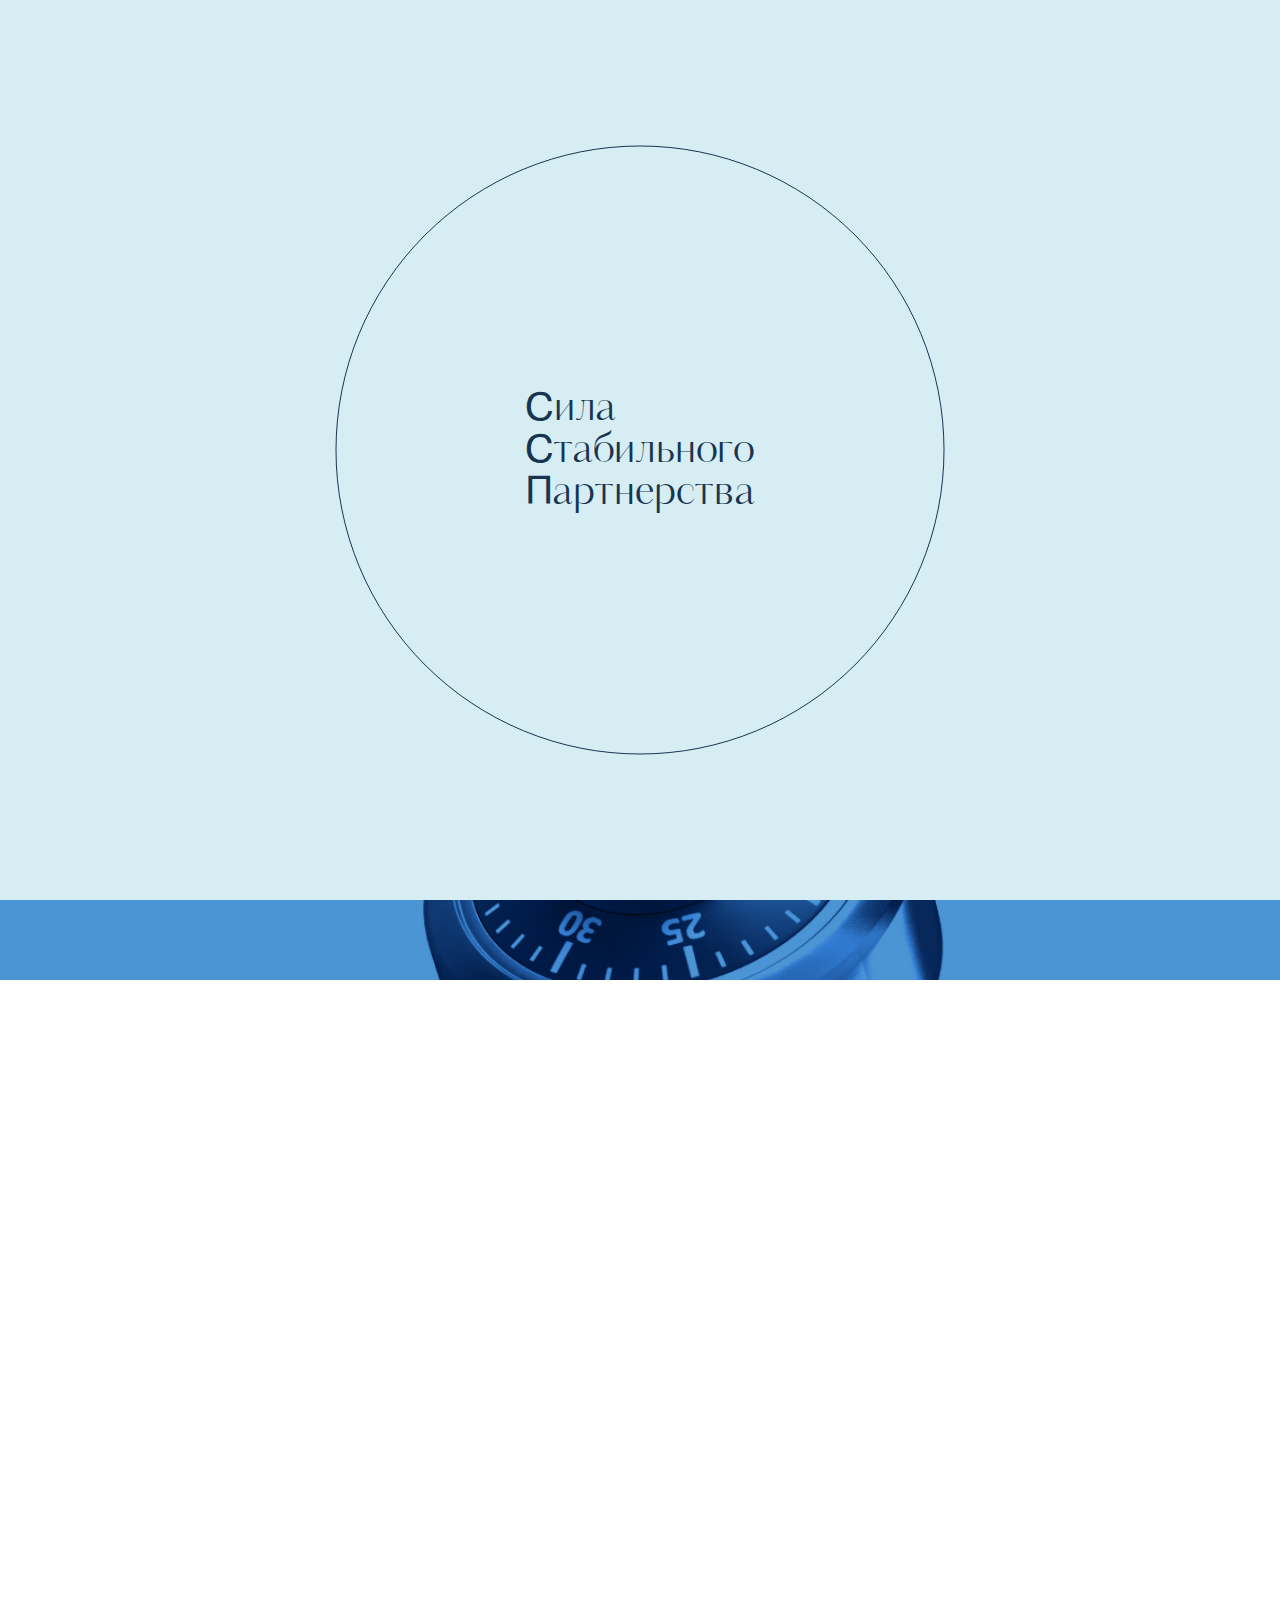
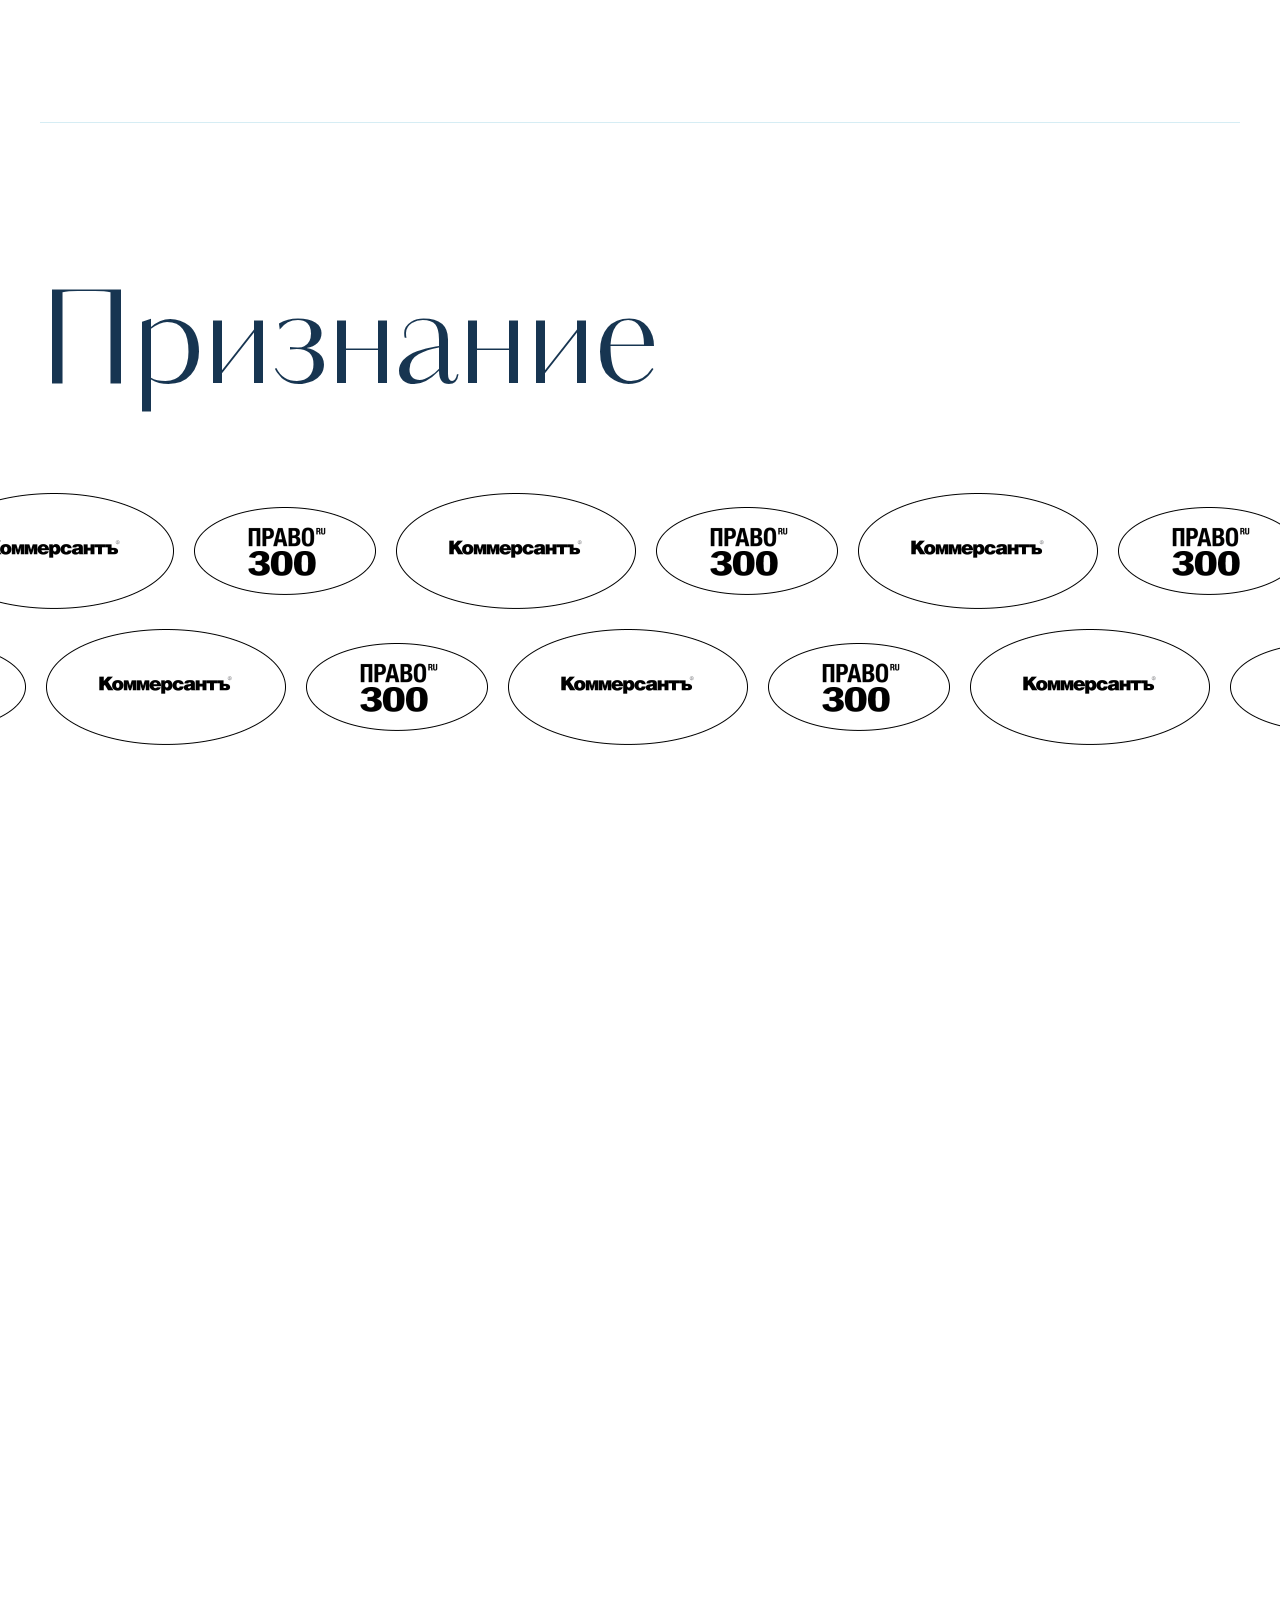
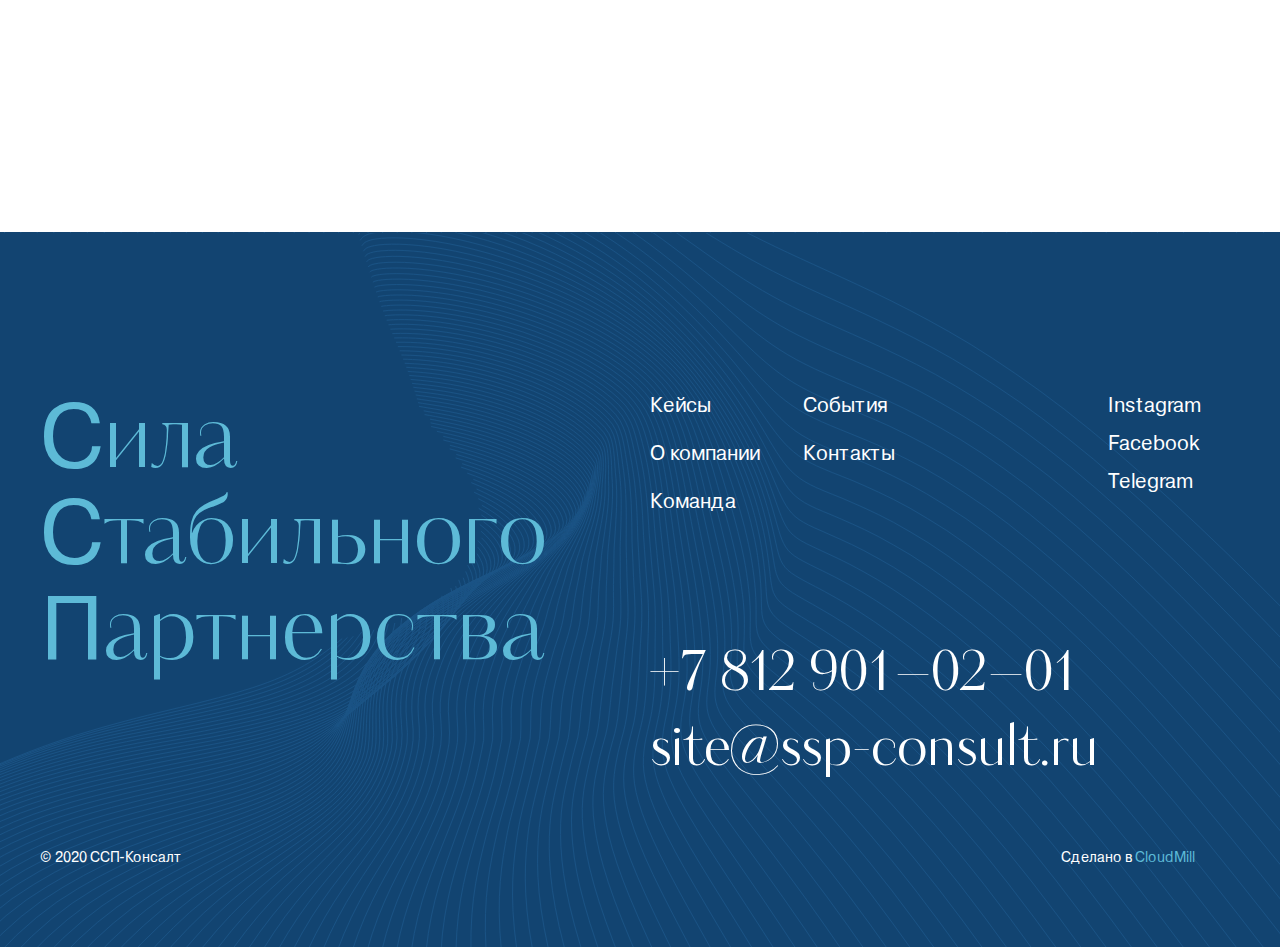
==== commit 951d81ae: "Update" ====
--- a/index.html
+++ b/index.html
@@ -19,7 +19,7 @@
 				<circle class="loader-progress__circle" stroke="transparent" stroke-width="1" cx="145" cy="145" r="144" fill="transparent"></circle>
 			</svg>
 		</div>
-		<div class="loaded-content">
+		<div class="loaded-content" style="visibility: hidden;">
 			<div class="anonce container-fluid px-0">
 				<div class="anonce__slider swiper-container">
 					<div class="anonce__slider-wrapper swiper-wrapper">
@@ -49,13 +49,15 @@
 								<div class="anonce__block-content">
 									<div class="row">
 										<div class="col-auto col-sm-2">
-											<div class="anonce__block-navigation">
+											<div class="anonce__block-navigation zoom-hide-item">
 												<div class="anonce__slider-button-prev prev-btn"><img class="svg" src="assets/images/icons/slider-arrow-small.svg" alt="prev"></div>
 												<div class="anonce__slider-button-next next-btn"><img class="svg" src="assets/images/icons/slider-arrow-small.svg" alt="next"></div>
 											</div>
 										</div>
 										<div class="col-sm-6 col-lg-3">
-											<p class="anonce__block-description">Ковид бушует как никогда. Экономика страдает, а правительство закручивает гайки. Ваш бизнес под угрозой! Мы можем помочь, раскажем, как снизить арендную плату и получить субсидии от В.В. Путина.</p><a class="more-btn" href="#"><img src="assets/images/icons/arrow-right.svg" alt="more" /><span>Подробнее</span></a>
+											<div class="anonce__block-text zoom-hide-item">
+												<p class="anonce__block-description">Ковид бушует как никогда. Экономика страдает, а правительство закручивает гайки. Ваш бизнес под угрозой! Мы можем помочь, раскажем, как снизить арендную плату и получить субсидии от В.В. Путина.</p><a class="more-btn" href="#"><img src="assets/images/icons/arrow-right.svg" alt="more" /><span>Подробнее</span></a>
+											</div>
 										</div>
 									</div>
 								</div>
@@ -87,13 +89,15 @@
 								<div class="anonce__block-content">
 									<div class="row">
 										<div class="col-auto col-sm-2">
-											<div class="anonce__block-navigation">
+											<div class="anonce__block-navigation zoom-hide-item">
 												<div class="anonce__slider-button-prev prev-btn"><img class="svg" src="assets/images/icons/slider-arrow-small.svg" alt="prev"></div>
 												<div class="anonce__slider-button-next next-btn"><img class="svg" src="assets/images/icons/slider-arrow-small.svg" alt="next"></div>
 											</div>
 										</div>
 										<div class="col-sm-6 col-lg-3">
-											<p class="anonce__block-description">Ковид бушует как никогда. Экономика страдает, а правительство закручивает гайки. Ваш бизнес под угрозой! Мы можем помочь, раскажем, как снизить арендную плату и получить субсидии от В.В. Путина.</p><a class="more-btn" href="#"><img src="assets/images/icons/arrow-right.svg" alt="more" /><span>Подробнее</span></a>
+											<div class="anonce__block-text zoom-hide-item">
+												<p class="anonce__block-description">Ковид бушует как никогда. Экономика страдает, а правительство закручивает гайки. Ваш бизнес под угрозой! Мы можем помочь, раскажем, как снизить арендную плату и получить субсидии от В.В. Путина.</p><a class="more-btn" href="#"><img src="assets/images/icons/arrow-right.svg" alt="more" /><span>Подробнее</span></a>
+											</div>
 										</div>
 									</div>
 								</div>
@@ -125,13 +129,15 @@
 								<div class="anonce__block-content">
 									<div class="row">
 										<div class="col-auto col-sm-2">
-											<div class="anonce__block-navigation">
+											<div class="anonce__block-navigation zoom-hide-item">
 												<div class="anonce__slider-button-prev prev-btn"><img class="svg" src="assets/images/icons/slider-arrow-small.svg" alt="prev"></div>
 												<div class="anonce__slider-button-next next-btn"><img class="svg" src="assets/images/icons/slider-arrow-small.svg" alt="next"></div>
 											</div>
 										</div>
 										<div class="col-sm-6 col-lg-3">
-											<p class="anonce__block-description">Ковид бушует как никогда. Экономика страдает, а правительство закручивает гайки. Ваш бизнес под угрозой! Мы можем помочь, раскажем, как снизить арендную плату и получить субсидии от В.В. Путина.</p><a class="more-btn" href="#"><img src="assets/images/icons/arrow-right.svg" alt="more" /><span>Подробнее</span></a>
+											<div class="anonce__block-text zoom-hide-item">
+												<p class="anonce__block-description">Ковид бушует как никогда. Экономика страдает, а правительство закручивает гайки. Ваш бизнес под угрозой! Мы можем помочь, раскажем, как снизить арендную плату и получить субсидии от В.В. Путина.</p><a class="more-btn" href="#"><img src="assets/images/icons/arrow-right.svg" alt="more" /><span>Подробнее</span></a>
+											</div>
 										</div>
 									</div>
 								</div>
@@ -141,7 +147,7 @@
 				</div>
 			</div>
 			<div class="content">
-				<div class="practices-modal">
+				<div class="practices-modal disactive">
 					<div class="practices-modal__content">
 						<div class="practices-modal_close"><img class="svg" src="assets/images/icons/close.svg"></div>
 						<div class="row justify-content-center flex-column flex-md-row">
@@ -155,7 +161,7 @@
 						<div class="row flex-column flex-xl-row">
 							<div class="col-2 d-none d-xl-block"></div>
 							<div class="col col-xl-2">
-								<div class="practices-modal__item practices-modal__item-1">
+								<div class="practices-modal__item practices-modal__item-1 zoom-hide-item">
 									<div class="row">
 										<div class="col-4 col-xl-8">
 											<div class="practices-modal__item-img"></div>
@@ -165,7 +171,7 @@
 								</div>
 							</div>
 							<div class="col col-xl-2">
-								<div class="practices-modal__item practices-modal__item-2">
+								<div class="practices-modal__item practices-modal__item-2 zoom-hide-item">
 									<div class="row">
 										<div class="col-4 col-xl-8">
 											<div class="practices-modal__item-img"></div>
@@ -175,7 +181,7 @@
 								</div>
 							</div>
 							<div class="col col-xl-2">
-								<div class="practices-modal__item practices-modal__item-3">
+								<div class="practices-modal__item practices-modal__item-3 zoom-hide-item">
 									<div class="row">
 										<div class="col-4 col-xl-8">
 											<div class="practices-modal__item-img"></div>
@@ -188,19 +194,19 @@
 						<div class="row">
 							<div class="col-2 d-none d-xl-block"></div>
 							<div class="col-8 col-md-4 col-xl-2">
-								<ul class="practices-modal__links">
+								<ul class="practices-modal__links zoom-hide-item">
 									<li class="practices-modal__links-item"><a class="link" href="practices">Административно–правовая защита</a></li>
 									<li class="practices-modal__links-item"><a class="link" href="practices">Абонентское обслуживание</a></li>
 								</ul>
 							</div>
 							<div class="col-8 col-md-4 col-xl-2">
-								<ul class="practices-modal__links">
+								<ul class="practices-modal__links zoom-hide-item">
 									<li class="practices-modal__links-item"><a class="link" href="practices">Недвижимость и строительство</a></li>
 									<li class="practices-modal__links-item"><a class="link" href="practices">Страховое право</a></li>
 								</ul>
 							</div>
 							<div class="col-8 col-xl-2">
-								<ul class="practices-modal__links last">
+								<ul class="practices-modal__links last zoom-hide-item">
 									<li class="practices-modal__links-item"><a class="link" href="practices">Управление финансовой задолженностью</a></li>
 									<li class="practices-modal__links-item"><a class="link" href="practices">PRO BONO</a></li>
 								</ul>
@@ -354,7 +360,7 @@
 					</div>
 					<div class="recognition">
 						<h2 class="recognition__title">Признание</h2>
-						<div class="recognition__content" data-aos="fade-up">
+						<div class="recognition__content">
 							<div class="recognition__content-row recognition__content-row-1">
 								<div class="recognition__content-item"><img class="recognition-1" src="assets/images/recognition-1.png" alt="recognition-1"></div>
 								<div class="recognition__content-item"><img class="recognition-2" src="assets/images/recognition-2.png" alt="recognition-2"></div>
--- a/app.css
+++ b/app.css
@@ -1,4 +1,4 @@
-@font-face{font-family:"Pragmatica";src:url(assets/fonts/Pragmatica-Medium.e1ef481.eot);src:url(assets/fonts/Pragmatica-Medium.e1ef481.eot?#iefix) format("embedded-opentype"),url(assets/fonts/Pragmatica-Medium.a21c644.woff2) format("woff2"),url(assets/fonts/Pragmatica-Medium.6ace6a0.woff) format("woff"),url(assets/fonts/PragmaticaExtended-Medium.8fb3f9e.ttf) format("truetype");font-weight:500;font-style:normal;font-display:swap}@font-face{font-family:"Pragmatica";src:url(assets/fonts/Pragmatica-Book.64b93bb.eot);src:url(assets/fonts/Pragmatica-Book.64b93bb.eot?#iefix) format("embedded-opentype"),url(assets/fonts/Pragmatica-Book.4e7cb94.woff2) format("woff2"),url(assets/fonts/Pragmatica-Book.7b6de51.woff) format("woff"),url(assets/fonts/PragmaticaExtended-Book.eecab37.ttf) format("truetype");font-weight:normal;font-style:normal;font-display:swap}@font-face{font-family:"Kudryashev Headline";src:url(assets/fonts/KudryashevHeadline-Sans.1e652b4.eot);src:url(assets/fonts/KudryashevHeadline-Sans.1e652b4.eot?#iefix) format("embedded-opentype"),url(assets/fonts/KudryashevHeadline-Sans.0dcb8d5.woff2) format("woff2"),url(assets/fonts/KudryashevHeadline-Sans.60fa8d3.woff) format("woff"),url(assets/fonts/KudryashevHeadline-Sans.2060ede.ttf) format("truetype");font-weight:normal;font-style:normal;font-display:swap}html,body,div,span,applet,object,iframe,h1,h2,h3,h4,h5,h6,p,blockquote,pre,a,abbr,acronym,address,big,cite,code,del,dfn,em,img,ins,kbd,q,s,samp,small,strike,strong,sub,sup,tt,var,b,u,i,center,dl,dt,dd,ol,ul,li,fieldset,form,label,legend,table,caption,tbody,tfoot,thead,tr,th,td,article,aside,canvas,details,embed,figure,figcaption,footer,header,hgroup,menu,nav,output,ruby,section,summary,time,mark,audio,video{margin:0;padding:0;border:0;outline:none;font-size:100%;font:inherit;vertical-align:baseline;box-sizing:border-box}article,aside,details,figcaption,figure,footer,header,hgroup,menu,nav,section{display:block}body{line-height:1}img{display:block;width:100%;height:100%}ol,ul{list-style:none}a{text-decoration:none;color:inherit}button{outline:none;border:none;background:inherit;font-family:inherit;font-size:inherit;padding:0;margin:0;cursor:pointer}input{outline:none;border:none;background:inherit;font-family:inherit}textarea{outline:none;border:none;background:inherit;resize:none;font-family:inherit}blockquote,q{quotes:none}blockquote:before,blockquote:after,q:before,q:after{content:"";content:none}table{border-collapse:collapse;border-spacing:0}.main{color:#173551;font-family:"Pragmatica",Arial,sans-serif;padding-top:120px;overflow:hidden}@media (max-width: 1200px){.main{padding-top:70px}}.loaded-content .content{position:relative}.link{width:fit-content;position:relative;transition:all .6s cubic-bezier(0.45, 0, 0.55, 1) 0s}.link::before{content:"";position:absolute;bottom:-8px;right:0;height:1px;width:0;background:#fff;transition:all .6s cubic-bezier(0.45, 0, 0.55, 1) 0s}.link:hover::before{width:100%;left:0;transition:all .6s cubic-bezier(0.45, 0, 0.55, 1) 0s}.tab-btn{width:fit-content;height:fit-content;display:flex;justify-content:center;align-items:center;padding:0 15px;background:#fff;border:1px solid #173551;color:#173551;border-radius:4px;transition:all .6s cubic-bezier(0.45, 0, 0.55, 1) 0s}.tab-btn span{display:inline-block;font-size:20px;line-height:140%;font-family:"Kudryashev Headline",serif}@media (max-width: 768px){.tab-btn span{font-size:14px}}.tab-btn:hover{border-color:#5DBAD7}.tab-btn.active{background:#5DBAD7;border-color:#5DBAD7;color:#fff}.tab-btn.disabled{opacity:0.6;cursor:auto}.tab-btn.disabled:hover{border-color:#173551}input[name="agree"]{position:absolute;z-index:-1;opacity:0}input[name="agree"]+label{position:relative;display:block;width:100%;padding-left:40px;font-size:12px;line-height:140%;font-weight:300;cursor:pointer;transition:all .6s cubic-bezier(0.45, 0, 0.55, 1) 0s}@media (max-width: 768px){input[name="agree"]+label{margin-bottom:20px}}input[name="agree"]+label::before{content:"";position:absolute;top:0;left:0;width:25px;height:25px;display:flex;justify-content:center;align-items:center;border-radius:50%;border:1px solid #D6EDF4;background:transparent;background-position:center;transition:all .6s cubic-bezier(0.45, 0, 0.55, 1) 0s}input[name="agree"]+label:hover::before{border-color:#5DBAD7}input[name="agree"]+label .link{font-weight:500}input[name="agree"]+label .link::before{background:#173551;bottom:-2px}input[name="agree"]+label .error{position:absolute;top:100%;left:40px;color:#F66C72;font-size:12px;line-height:140%;opacity:0;transition:all .6s cubic-bezier(0.45, 0, 0.55, 1) 0s}input[name="agree"]+label .error.active{top:calc(100% + 10px);opacity:1}input[name="agree"]:checked+label::before{border-color:#5DBAD7;background-color:#5DBAD7;background-image:url([data-uri]);background-repeat:no-repeat;background-position:center;background-size:50%}.all-practices{display:flex;padding-bottom:40px;margin-top:40px;border-bottom:1px solid #D6EDF4}@media (max-width: 1360px){.all-practices{flex-direction:column}}@media (max-width: 768px){.all-practices{padding-bottom:20px;margin-top:30px}}.all-practices__title{min-width:max-content;font-family:"Kudryashev Headline",serif;font-size:24px}@media (max-width: 768px){.all-practices__title{font-size:16px}}.all-practices-block{width:100%;margin:8px 0 0 162px;display:flex;align-self:center;justify-content:space-between}@media (max-width: 1460px){.all-practices-block{margin:8px 0 0 60px}}@media (max-width: 1360px){.all-practices-block{margin:30px 0 0 0}}@media (max-width: 1060px){.all-practices-block{flex-direction:column;width:fit-content}}@media (max-width: 426px){.all-practices-block{align-self:start}}.all-practices__items{width:33%;padding-right:10px;padding-left:10px;margin-right:-10px;margin-left:-10px}@media (max-width: 1360px){.all-practices__items{width:fit-content}}@media (max-width: 1060px){.all-practices__items{margin-bottom:20px}}.all-practices__items:last-child{margin-bottom:0}.all-practices__item{font-size:16px;margin-bottom:20px}@media (max-width: 768px){.all-practices__item{font-size:14px}}.all-practices__item .link::before{background:#173551}.all-practices__item:last-child{margin:0}.anonce{position:relative;z-index:20;background:#5DBAD7;color:#fff;font-family:"Pragmatica",Arial,sans-serif;transition:all .6s cubic-bezier(0.45, 0, 0.55, 1) 0s}.anonce__slider{position:static;overflow:visible}.anonce__slider-wrapper{position:static;overflow:visible;transition-timing-function:cubic-bezier(0.45, 0, 0.55, 1)}.anonce__slider-slide{position:relative;overflow:visible}.anonce__content{overflow:visible;max-width:1920px;padding:0 40px;margin:0 auto}@media (max-width: 1200px){.anonce__content{padding:0 20px}}.anonce__trigger{height:80px;width:100%;cursor:pointer}@media (max-width: 768px){.anonce__trigger{height:fit-content;padding-bottom:20px;padding-top:8px}}.anonce__trigger:hover .anonce__trigger-title .line::before{width:0}.anonce__trigger:hover .anonce__trigger-btn{background:#fff;border:1px solid #fff}.anonce__trigger:hover .anonce__trigger-btn .more .svg path{fill:#5DBAD7}.anonce__trigger .row{height:100%}@media (max-width: 992px){.anonce__trigger .row>div{width:fit-content;flex:0 0 auto;margin:0;padding:0}.anonce__trigger .row>div:nth-child(2){width:calc(100% - 40px - 25px);padding-left:10px}}@media (max-width: 992px) and (max-width: 768px){.anonce__trigger .row>div:nth-child(2){width:calc(100% - 34px - 25px)}}@media (max-width: 992px){.anonce__trigger .row>div:last-child{padding-right:10px}}.anonce__trigger-title{font-size:14px;line-height:140%;text-transform:uppercase;display:flex;align-items:center}.anonce__trigger-title .line{position:relative;width:100%;height:1px;background:transparent;margin-left:20px}.anonce__trigger-title .line::before{content:"";position:absolute;top:0;right:0;width:100%;height:100%;background:#fff;transition:all .6s cubic-bezier(0.45, 0, 0.55, 1) 0s}.anonce__trigger-preview{font-size:20px;line-height:140%}@media (max-width: 768px){.anonce__trigger-preview{font-size:12px}}.anonce__trigger-btn{width:40px;height:40px;border-radius:50%;border:1px solid rgba(255,255,255,0.2);display:flex;justify-content:center;align-items:center;transform:rotate(90deg);transition:all .6s cubic-bezier(0.45, 0, 0.55, 1) 0s}@media (max-width: 992px){.anonce__trigger-btn{margin-left:15px}}@media (max-width: 768px){.anonce__trigger-btn{width:34px;height:34px}}.anonce__trigger-btn .more{display:block}.anonce__trigger-btn .more .svg{padding-left:2px}.anonce__trigger-btn .more .svg path{transition:all .6s cubic-bezier(0.45, 0, 0.55, 1) 0s}.anonce__trigger-btn .close{display:none}.anonce__block{width:100%;position:absolute;top:100%;left:0;background:#124471;padding-bottom:80px}@media (max-width: 768px){.anonce__block{padding-bottom:30px}}.anonce__block-content{max-width:1920px;padding:0 40px;margin:0 auto}@media (max-width: 1200px){.anonce__block-content{padding:0 20px}}.anonce__block-navigation{display:flex}@media (max-width: 768px){.anonce__block-navigation{position:absolute;right:20px;bottom:30px}}.anonce__block-navigation .next-btn,.anonce__block-navigation .prev-btn{width:55px;height:55px;display:flex;justify-content:center;align-items:center;background:transparent;border-radius:50%;border:1px solid rgba(255,255,255,0.1);cursor:pointer;transition:all .6s cubic-bezier(0.45, 0, 0.55, 1) 0s}@media (max-width: 768px){.anonce__block-navigation .next-btn,.anonce__block-navigation .prev-btn{width:40px;height:40px}}.anonce__block-navigation .next-btn:hover,.anonce__block-navigation .prev-btn:hover{border:1px solid #5DBAD7}.anonce__block-navigation .next-btn .svg,.anonce__block-navigation .prev-btn .svg{width:35%}.anonce__block-navigation .next-btn .svg path,.anonce__block-navigation .prev-btn .svg path{fill:#fff}.anonce__block-navigation .prev-btn{margin-right:10px;transform:rotate(180deg)}@media (max-width: 768px){.anonce__block-navigation .prev-btn{margin-right:6px}}.anonce__block-description{font-size:16px;line-height:160%;opacity:0.5;margin-bottom:40px}@media (max-width: 768px){.anonce__block-description{font-size:12px;margin-bottom:30px}}.anonce__block .more-btn span{color:#fff}.anonce.active{background:#124471}.anonce.active .anonce__trigger:hover .anonce__trigger-btn{background:#5DBAD7;border-color:#5DBAD7}.anonce.active .anonce__trigger-btn .more{display:none}.anonce.active .anonce__trigger-btn .close{display:flex;justify-content:center;align-items:center}.anonce.active .anonce__trigger-btn .close .svg{padding-bottom:1px}.before-btn{position:relative;z-index:3;display:flex;align-items:center;width:fit-content;min-height:55px;height:55px;border-radius:27.5px;padding:0 30px 0 24px}@media (max-width: 768px){.before-btn{min-height:40px;height:40px;border-radius:20px;padding:0 24px 0 17px}}.before-btn::before{content:"";position:absolute;top:0;left:0;z-index:-1;height:100%;width:55px;border-radius:27.5px;background:#D6EDF4;transition:all .6s cubic-bezier(0.45, 0, 0.55, 1) 0s}@media (max-width: 768px){.before-btn::before{width:40px;border-radius:20px}}.before-btn:hover span{color:#173551}.before-btn:hover::before{width:100%}.before-btn img{height:14px;width:10px;margin:0 41px 0 0;transform:rotate(180deg)}@media (max-width: 768px){.before-btn img{height:11px;width:8px;margin-right:30px}}.before-btn span{font-size:16px;color:#173551;transition:all .6s cubic-bezier(0.45, 0, 0.55, 1) 0s}@media (max-width: 768px){.before-btn span{font-size:14px}}.events__subscribe{position:absolute;top:0;left:0;width:100%;height:100%}@media (max-width: 1200px){.events__subscribe{position:static;height:fit-content}}.events__subscribe-block{position:sticky;top:130px;height:fit-content}@media (max-width: 1200px){.events__subscribe-block{position:static}}.events__subscribe-block.subscribed .subscribe input[name="email"]{opacity:0;visibility:hidden}.events__subscribe-block.subscribed .subscribe input[name="agree"]+label{opacity:0;visibility:hidden}.events__subscribe-block .filter{margin-bottom:80px}@media (max-width: 768px){.events__subscribe-block .filter{margin-bottom:40px}}.events__subscribe-block .filter__tabs{display:flex;flex-wrap:wrap;padding-bottom:10px;margin-bottom:20px;border-bottom:1px solid #D6EDF4}@media (max-width: 768px){.events__subscribe-block .filter__tabs{padding-bottom:20px}}.events__subscribe-block .filter__tabs .tab-btn{margin:0 10px 10px 0}.events__subscribe-block .filter__discard{display:flex;align-items:center;transition:all .6s cubic-bezier(0.45, 0, 0.55, 1) 0s}.events__subscribe-block .filter__discard:hover{color:#5DBAD7}.events__subscribe-block .filter__discard:hover .svg{transform:rotate(-180deg)}.events__subscribe-block .filter__discard:hover .svg path{fill:#5DBAD7}.events__subscribe-block .filter__discard .svg{width:24px;height:24px;margin-right:10px;transition:all .6s cubic-bezier(0.45, 0, 0.55, 1) 0s}.events__subscribe-block .filter__discard .svg path{transition:all .6s cubic-bezier(0.45, 0, 0.55, 1) 0s}.events__subscribe-block .filter__discard span{font-size:16px}@media (max-width: 768px){.events__subscribe-block .filter__discard span{font-size:14px}}.events__subscribe-block .before-btn{margin:0 0 80px}.events__subscribe-block .subscribe{display:block}@media (max-width: 1200px){.events__subscribe-block .subscribe{display:none}}.events__subscribe-block .subscribe-title{display:none;font-size:24px;line-height:140%;transition:all .6s cubic-bezier(0.45, 0, 0.55, 1) 0s}@media (max-width: 768px){.events__subscribe-block .subscribe-title{font-size:18px}}.events__subscribe-block .subscribe-title.active{display:block}.events__subscribe-block .subscribe-email{position:relative}.events__subscribe-block .subscribe-email .error{position:absolute;top:80%;color:#F66C72;font-size:12px;line-height:140%;opacity:0;transition:all .6s cubic-bezier(0.45, 0, 0.55, 1) 0s}.events__subscribe-block .subscribe-email .error.active{top:calc(100% + 5px);opacity:1}.events__subscribe-block .subscribe-btn{display:none}.events__subscribe-block .subscribe-btn.active{margin-top:40px;display:block}@media (max-width: 768px){.events__subscribe-block .subscribe-btn.active{margin-top:20px}}.events__subscribe-block .subscribe input[name="email"]{width:100%;display:block;border:none;outline:none;font-size:20px;line-height:100%;color:inherit;padding-bottom:30px;margin:40px 0;border-bottom:1px solid #D6EDF4;transition:all .6s cubic-bezier(0.45, 0, 0.55, 1) 0s}@media (max-width: 768px){.events__subscribe-block .subscribe input[name="email"]{font-size:16px;padding-bottom:20px;margin:40px 0 20px}}.events__subscribe-block .subscribe input[name="email"]::placeholder{font-size:20px;line-height:100%;color:inherit}@media (max-width: 768px){.events__subscribe-block .subscribe input[name="email"]::placeholder{font-size:16px}}.events__subscribe-block .share{margin:80px 0 0}.events__subscribe-block .share__title{font-weight:300;font-size:24px;line-height:140%;margin:0 0 40px}.events__subscribe-block .share__links{display:flex;flex-direction:column}.events__subscribe-block .share__links-item{margin:0 0 10px}.events__subscribe-block .share__links-item:last-child{margin:0}.events__subscribe-block .share__links-item a{position:relative;font-size:20px;line-height:140%;transition:all .6s cubic-bezier(0.45, 0, 0.55, 1) 0s}.events__subscribe-block .share__links-item a::before{content:"";position:absolute;bottom:0;left:0;width:100%;height:1px;background:#173551;transition:all .6s cubic-bezier(0.45, 0, 0.55, 1) 0s}.events__subscribe-block .share__links-item a:hover{color:#5DBAD7}.events__subscribe-block .share__links-item a:hover::before{width:0}.feedback__title{max-width:840px;font-size:55px;line-height:120%;display:none}@media (max-width: 768px){.feedback__title{font-size:24px}}.feedback__title.active{display:block}.feedback__form{margin:80px 0 60px;display:flex;flex-direction:column;opacity:1;transition:all .6s cubic-bezier(0.45, 0, 0.55, 1) 0s}@media (max-width: 768px){.feedback__form{margin:40px 0}}.feedback__form .feedback-field{position:relative;margin-bottom:60px}@media (max-width: 768px){.feedback__form .feedback-field{margin-bottom:40px}}.feedback__form .feedback-field input{width:100%;padding-bottom:30px;font-size:20px;line-height:100%;border-bottom:1px solid #D6EDF4;color:#173551;transition:all .6s cubic-bezier(0.45, 0, 0.55, 1) 0s}.feedback__form .feedback-field input:focus{border-bottom:1px solid #5DBAD7}.feedback__form .feedback-field input::placeholder{font-size:20px;line-height:100%;color:#173551}.feedback__form .feedback-field .error{position:absolute;top:80%;color:#F66C72;font-size:12px;line-height:140%;opacity:0;transition:all .6s cubic-bezier(0.45, 0, 0.55, 1) 0s}.feedback__form .feedback-field .error.active{top:calc(100% + 5px);opacity:1}.feedback__form textarea{font-size:20px;line-height:100%;border-bottom:1px solid #D6EDF4;height:140px;padding:0;color:#173551;transition:all .6s cubic-bezier(0.45, 0, 0.55, 1) 0s}@media (max-width: 768px){.feedback__form textarea{height:100px}}.feedback__form textarea:focus{border-bottom:1px solid #5DBAD7}.feedback__form textarea::placeholder{font-size:20px;line-height:100%;color:#173551}.feedback__submit{display:flex;align-items:center}@media (max-width: 768px){.feedback__submit{flex-direction:column-reverse;align-items:start}}.feedback__submit .submit-btn{display:none}.feedback__submit .submit-btn.active{display:block}.feedback__submit input[name="agree"]+label{margin-left:210px;width:340px}@media (max-width: 1200px){.feedback__submit input[name="agree"]+label{margin-left:60px}}@media (max-width: 768px){.feedback__submit input[name="agree"]+label{margin-left:0;width:100%}}.feedback.sended .feedback__form{width:0;opacity:0}.feedback.sended .feedback-agree{display:none}.more-btn{position:relative;z-index:3;display:flex;align-items:center;width:fit-content;min-height:55px;height:55px;border-radius:27.5px;padding:0 30px 0 24px;transition:all .6s cubic-bezier(0.45, 0, 0.55, 1) 0s}@media (max-width: 768px){.more-btn{min-height:40px;height:40px;border-radius:20px;padding:0 24px 0 17px}}.more-btn::before{content:"";position:absolute;top:0;left:0;z-index:-1;height:100%;width:55px;border-radius:27.5px;background:#5DBAD7;transition:all .6s cubic-bezier(0.45, 0, 0.55, 1) 0s}@media (max-width: 768px){.more-btn::before{width:40px;border-radius:20px}}.more-btn:hover{margin-right:20px}.more-btn:hover img{margin-right:21px}@media (max-width: 768px){.more-btn:hover img{margin-right:10px}}.more-btn:hover span{color:#fff}.more-btn:hover::before{width:100%}.more-btn img{height:14px;width:10px;margin-right:41px;transition:all .6s cubic-bezier(0.45, 0, 0.55, 1) 0s}@media (max-width: 768px){.more-btn img{height:11px;width:8px;margin-right:30px}}.more-btn span{font-size:16px;color:#173551;transition:all .6s cubic-bezier(0.45, 0, 0.55, 1) 0s}@media (max-width: 768px){.more-btn span{font-size:14px}}.news__item{position:relative;display:flex;flex-direction:column;height:500px;padding-top:20px}@media (max-width: 768px){.news__item{height:250px}}.news__item::before{content:"";position:absolute;left:0;top:-1px;height:1px;width:0;background:#9BD1FF;transition:all .6s cubic-bezier(0.45, 0, 0.55, 1) 0s}@media (max-width: 768px){.news__item::before{display:none}}.news__item:hover::before{width:100%}.news__item-date{font-family:"Kudryashev Headline",serif;font-size:20px;line-height:140%}@media (max-width: 768px){.news__item-date{font-size:16px}}.news__item-title{font-size:39px;line-height:140%;margin-top:20px}@media (max-width: 768px){.news__item-title{font-size:18px;margin-top:15px}}.news__item-themes{margin:auto 0 40px;display:flex}.news__item-themes .news__item-theme{display:flex;justify-content:center;align-items:center;margin-right:10px}@media (max-width: 768px){.news__item-themes .news__item-theme{margin-right:5px}}.news__item-themes .news__item-theme:last-child{margin:0}.page-title{max-width:1920px;padding:40px 40px 120px;margin:0 auto;text-align:center}@media (max-width: 1200px){.page-title{padding:40px 20px 120px}}@media (max-width: 768px){.page-title{padding:30px 20px 40px}}.page-title h1{font-family:"Kudryashev Headline",serif;color:#173551;font-size:90px;line-height:100%}@media (max-width: 768px){.page-title h1{font-size:35px}}.practices-modal{position:fixed;top:0;left:0;z-index:20;background:#124471;color:#fff;font-family:"Pragmatica",Arial,sans-serif;width:100%;max-height:100vh;overflow-y:auto;transition:all .6s cubic-bezier(0.45, 0, 0.55, 1) 0s;transform:translateX(-100%)}.practices-modal.active{transform:translateX(0)}.practices-modal__content{max-width:1920px;padding:30px 40px 90px;margin:0 auto}@media (max-width: 1200px){.practices-modal__content{padding:15px 20px 40px}}.practices-modal_close{position:absolute;right:40px;top:15px;width:40px;height:40px;border-radius:50%;background:#5DBAD7;display:none;justify-content:center;align-items:center;cursor:pointer;transition:all .6s cubic-bezier(0.45, 0, 0.55, 1) 0s}@media (max-width: 1200px){.practices-modal_close{display:flex}}@media (max-width: 768px){.practices-modal_close{right:20px}}.practices-modal__logo{display:flex;align-items:center;height:100%}.practices-modal__link{font-size:24px;line-height:100%;display:flex;align-items:center;width:fit-content}@media (max-width: 1199px){.practices-modal__link{margin-bottom:20px}}@media (max-width: 768px){.practices-modal__link span{display:none}}.practices-modal__link:hover .btn-close{border:1px solid #5DBAD7}.practices-modal__link .btn-close{width:65px;height:65px;border:1px solid rgba(255,255,255,0.2);border-radius:50%;display:flex;justify-content:center;align-items:center;margin-left:24px;transition:all .6s cubic-bezier(0.45, 0, 0.55, 1) 0s}@media (max-width: 767px){.practices-modal__link .btn-close{margin-left:0;margin-top:61px;width:40px;height:40px}}.practices-modal__item{display:flex;flex-direction:column;margin:60px 0}@media (max-width: 1199px){.practices-modal__item{margin:0 0 20px}}@media (max-width: 1199px){.practices-modal__item-3{margin:0 0 40px}}.practices-modal__item-1 .practices-modal__item-img{position:relative;width:100%;height:150px;background:linear-gradient(#9BD1FF, #9BD1FF),linear-gradient(#bcdcf9, #bcdcf9),linear-gradient(#bbdcf9, #bbdcf9),url(assets/images/practices-modal-1.943a9e5.png);background-repeat:no-repeat;background-position:center bottom;background-size:contain;background-blend-mode:color, darken, multiply}@media (max-width: 1199px){.practices-modal__item-1 .practices-modal__item-img{height:120px}}@media (max-width: 768px){.practices-modal__item-1 .practices-modal__item-img{height:61px}}.practices-modal__item-1 .practices-modal__item-img::before{content:"";position:absolute;left:0;top:0;z-index:-1;width:100%;height:100%;background:linear-gradient(#9BD1FF, #9BD1FF)}.practices-modal__item-2 .practices-modal__item-img{position:relative;width:100%;height:150px;background:linear-gradient(#9BD1FF, #9BD1FF),linear-gradient(#bcdcf9, #bcdcf9),linear-gradient(#bbdcf9, #bbdcf9),url(assets/images/practices-modal-2.309c4b8.png);background-repeat:no-repeat;background-position:center bottom;background-size:contain;background-blend-mode:color, darken, multiply}@media (max-width: 1199px){.practices-modal__item-2 .practices-modal__item-img{height:120px}}@media (max-width: 768px){.practices-modal__item-2 .practices-modal__item-img{height:61px}}.practices-modal__item-2 .practices-modal__item-img::before{content:"";position:absolute;left:0;top:0;z-index:-1;width:100%;height:100%;background:linear-gradient(#9BD1FF, #9BD1FF)}.practices-modal__item-3 .practices-modal__item-img{position:relative;width:100%;height:150px;background:linear-gradient(#9BD1FF, #9BD1FF),linear-gradient(#bcdcf9, #bcdcf9),linear-gradient(#bbdcf9, #bbdcf9),url(assets/images/practices-modal-3.21f09a9.png);background-repeat:no-repeat;background-position:center bottom;background-size:contain;background-blend-mode:color, darken, multiply}@media (max-width: 1199px){.practices-modal__item-3 .practices-modal__item-img{height:120px}}@media (max-width: 768px){.practices-modal__item-3 .practices-modal__item-img{height:61px}}.practices-modal__item-3 .practices-modal__item-img::before{content:"";position:absolute;left:0;top:0;z-index:-1;width:100%;height:100%;background:linear-gradient(#9BD1FF, #9BD1FF)}.practices-modal__item .link{display:inline-block;font-size:24px;line-height:120%;margin-top:20px}@media (max-width: 1199px){.practices-modal__item .link{margin-top:0}}@media (max-width: 768px){.practices-modal__item .link{font-size:14px;line-height:120%}}.practices-modal__item .link:hover{color:#5DBAD7}.practices-modal__item .link:hover::before{background:#5DBAD7}.practices-modal__links{display:flex;flex-direction:column}@media (max-width: 1200px){.practices-modal__links{margin-bottom:20px}}@media (max-width: 768px){.practices-modal__links{margin-bottom:15px}}.practices-modal__links .last{margin-bottom:0}.practices-modal__links-item{margin-bottom:20px;font-size:16px;line-height:100%}@media (max-width: 768px){.practices-modal__links-item{font-size:14px;line-height:100%;margin-bottom:15px}}.practices-modal__links-item:last-child{margin-bottom:0}.practices-modal__links-item .link:hover{color:#5DBAD7}.practices-modal__links-item .link:hover::before{background:#5DBAD7}.recognition{overflow:hidden;margin:160px 0}@media (max-width: 768px){.recognition{margin:80px 0}}.recognition__title{font-family:"Kudryashev Headline",serif;font-size:130px;line-height:100%;padding-left:40px;color:#173551}@media (max-width: 1200px){.recognition__title{padding-left:20px}}@media (max-width: 768px){.recognition__title{font-size:40px}}.recognition__content{position:relative;margin-top:80px;width:100%;overflow:hidden}@media (max-width: 768px){.recognition__content{margin-top:40px}}.recognition__content-row{display:flex;align-items:center}.recognition__content-row-1{margin-bottom:20px}@media (max-width: 768px){.recognition__content-row-1{margin-bottom:10px}}.recognition__content-row-2{transform:translateX(-90px)}@media (max-width: 768px){.recognition__content-row-2{transform:translateX(-30px)}}.recognition__content-item{width:fit-content;max-width:240px;height:auto;max-height:116px;margin-right:20px}@media (max-width: 768px){.recognition__content-item{max-width:124px;max-height:60px;margin-right:10px}}.recognition__content-item .recognition-1{width:240px;height:116px}@media (max-width: 768px){.recognition__content-item .recognition-1{width:124px;height:60px}}.recognition__content-item .recognition-2{width:182px;height:88px}@media (max-width: 768px){.recognition__content-item .recognition-2{width:94px;height:46px}}.see-next{position:relative;display:block;height:400px;background:#D6EDF4;color:#173551}@media (max-width: 768px){.see-next{height:240px}}.see-next::before{content:"";position:absolute;left:0;top:0;z-index:0;height:100%;width:0;background:#ACDEEE;transition:all .6s cubic-bezier(0.45, 0, 0.55, 1) 0s}.see-next:hover .see-next__button{background:#173551}.see-next:hover::before{width:100%}.see-next__content{position:relative;max-width:1920px;width:100%;height:100%;padding:30px 40px 40px;margin:0 auto}@media (max-width: 1200px){.see-next__content{padding:30px 20px 40px}}@media (max-width: 768px){.see-next__content{padding:20px}}.see-next__subtitle{position:relative;z-index:2;font-family:"Kudryashev Headline",serif;font-size:24px;line-height:140%;margin-top:10px}@media (max-width: 768px){.see-next__subtitle{font-size:16px}}.see-next__title{position:relative;z-index:2;font-family:"Pragmatica",Arial,sans-serif;font-size:90px;line-height:120%}@media (max-width: 1300px){.see-next__title{font-size:48px}}@media (max-width: 992px){.see-next__title{margin-top:20px}}@media (max-width: 768px){.see-next__title{font-size:24px}}.see-next__button{position:absolute;right:40px;bottom:40px;width:93px;height:93px;display:flex;justify-content:center;align-items:center;background:#5DBAD7;outline:none;border:none;padding:0;border-radius:50%;cursor:pointer;transition:all .6s cubic-bezier(0.45, 0, 0.55, 1) .3s}@media (max-width: 1200px){.see-next__button{right:20px}}@media (max-width: 768px){.see-next__button{width:60px;height:60px;bottom:20px}}.see-next__button img{width:16px;height:24px}@media (max-width: 768px){.see-next__button img{width:12px;height:17px}}.case-item{width:100%;align-self:flex-end;background:transparent}.case-item__content{position:relative;display:flex;width:100%;padding:40px 0;border-top:1px solid #173551;transition:all .6s cubic-bezier(0.45, 0, 0.55, 1) 0s}@media (max-width: 1200px){.case-item__content{flex-wrap:wrap;padding:20px 0 0}}@media (max-width: 768px){.case-item__content{flex-direction:column;padding:20px 0 40px}}.case-item__content:hover{background:#D6EDF4}.case-item__content:hover .case-item__content-title-block{padding-left:40px}.case-item__content .case-item__link{position:absolute;left:0;top:0;z-index:1;display:block;width:100%;height:100%}.case-item__content-title-block{max-width:506px;width:100%;margin:0 auto 0 0;padding-left:0;transition:all .6s cubic-bezier(0.45, 0, 0.55, 1) 0s}@media (max-width: 1200px){.case-item__content-title-block{max-width:50%;padding-right:5px;margin:20px 0 30px;order:2}}@media (max-width: 768px){.case-item__content-title-block{max-width:100%;padding-right:0}}.case-item__content-img-block,.case-item__content .case-item__practices{width:25%;margin-left:20px}@media (max-width: 1200px){.case-item__content-img-block,.case-item__content .case-item__practices{margin-left:0}}@media (max-width: 1200px){.case-item__content-img-block{width:100%;order:1}}@media (max-width: 1200px){.case-item__content .case-item__practices{width:50%;padding-left:5px;margin:20px 0 30px;order:3}}@media (max-width: 768px){.case-item__content .case-item__practices{width:100%;margin:0;padding-left:0}}.case-item__title{font-size:30px;line-height:140%;margin-bottom:20px}@media (max-width: 768px){.case-item__title{font-size:18px}}.case-item .tab-btn{background:transparent}.case-item__img{width:284px;height:160px;border:1px solid #D6EDF4;display:flex;justify-content:center;align-items:center;background:#fff}@media (max-width: 1200px){.case-item__img{width:100%}}.case-item__img span{display:inline-flex;justify-content:center}.case-item__img img{width:50%}.case-item__practices-title{font-size:20px;line-height:140%;font-family:"Kudryashev Headline",serif;margin-bottom:30px}@media (max-width: 768px){.case-item__practices-title{font-size:14px;margin-bottom:20px}}.case-item__practices-block{display:flex;flex-direction:column}.case-item__practices-item{font-size:16px;line-height:100%;margin-bottom:20px;font-weight:500}@media (max-width: 768px){.case-item__practices-item{font-size:14px;margin-bottom:10px}}.case-item__practices-item .link{position:relative;z-index:2}.case-item__practices-item .link::before{bottom:-5px;background:#173551}.case-item__practices-item:last-child{margin-bottom:0}.case-item.small{width:calc((100% / 8) * 7);padding-left:10px;padding-right:10px;margin-left:-10px;margin-right:-10px}@media (max-width: 1200px){.case-item.small{width:100%;padding:0;margin:0}}.case-item.small .case-item__content-img-block,.case-item.small .case-item__content .case-item__practices{width:27.5%}@media (max-width: 1200px){.case-item.small .case-item__content-img-block{width:100%}}@media (max-width: 1200px){.case-item.small .case-item__content .case-item__practices{width:50%}}@media (max-width: 768px){.case-item.small .case-item__content .case-item__practices{width:100%}}.footer{width:100%;background-color:#124471;background-image:url(assets/images/footer-bg.9dadf3c.svg);background-position:bottom;background-size:cover;padding:160px 0 80px}@media (max-width: 768px){.footer{padding:40px 0}}.footer__content{max-width:1920px;padding:0 40px;margin:0 auto;position:relative;font-family:"Pragmatica",Arial,sans-serif;color:#fff}@media (max-width: 1200px){.footer__content{padding:0 20px}}.footer__content .footer__title{font-size:90px;color:#5DBAD7;font-family:"Kudryashev Headline",serif}@media (max-width: 1200px){.footer__content .footer__title{font-size:40px}}@media (max-width: 768px){.footer__content .footer__title{margin-bottom:40px}}.footer__content .footer__title span{font-family:"Pragmatica",Arial,sans-serif}.footer__content .footer__links .link{font-size:20px;line-height:140%}@media (max-width: 1200px){.footer__content .footer__links .link{font-size:16px}}.footer__content .footer__links .link:hover{color:#5DBAD7}.footer__content .footer__links .link::before{background:#5DBAD7}.footer__content .footer__links-item{margin-bottom:20px}@media (max-width: 1200px){.footer__content .footer__links-item{margin-bottom:10px}}.footer__content .footer__links-item:last-child{margin:0}.footer__content .footer__links .footer__network{margin-bottom:10px}.footer__content .footer__links .footer__network:last-child{margin:0}.footer__content .footer__links .footer__contacts{margin-top:132px;font-size:55px;line-height:100%;font-family:"Kudryashev Headline",serif}@media (max-width: 1200px){.footer__content .footer__links .footer__contacts{font-size:24px}}@media (max-width: 768px){.footer__content .footer__links .footer__contacts{margin-top:40px;margin-bottom:40px}}.footer__content .footer__links .footer__contacts a{width:fit-content;transition:all .6s cubic-bezier(0.45, 0, 0.55, 1) 0s}.footer__content .footer__links .footer__contacts a:hover{color:#5DBAD7}.footer__content .footer__links .footer__contacts .phone{margin-bottom:20px}@media (max-width: 768px){.footer__content .footer__links .footer__contacts .phone{margin-bottom:15px}}.footer__content .footer__bottom{margin-top:70px;font-size:14px;line-height:140%}@media (max-width: 1200px){.footer__content .footer__bottom{font-size:12px}}@media (max-width: 768px){.footer__content .footer__bottom{margin-top:40px}}.footer__content .footer__bottom .author{display:inline-block;padding-right:45px}@media (max-width: 768px){.footer__content .footer__bottom .author{margin-top:10px;padding-right:0}}.footer__content .footer__bottom .author a{color:#5DBAD7;font-weight:normal;transition:all .6s cubic-bezier(0.45, 0, 0.55, 1) 0s}.footer__content .footer__bottom .author a:hover{color:#F66C72}.header{position:fixed;top:0;left:0;z-index:15;width:100%;height:120px;border-bottom:1px solid rgba(255,255,255,0.2);font-family:"Pragmatica",Arial,sans-serif;color:#173551;background:transparent;transition:transform .9s cubic-bezier(0.45, 0, 0.55, 1) 0s}@media (max-width: 1200px){.header{height:70px}}.header::before{content:"";position:absolute;top:0;left:0;z-index:-1;background:#fff;width:100%;height:0;transition:all .9s cubic-bezier(0.45, 0, 0.55, 1) 0s}.header .link::after,.header .practices-link::after{content:"";position:absolute;top:calc(50% - 4px);left:-18px;width:8px;height:8px;display:none;border-radius:50%;background:#5DBAD7}.header .link::before{transition:all .9s cubic-bezier(0.45, 0, 0.55, 1) 0s;background:#173551}.header.active .mobile-menu{transform:translateX(0)}.header.scrolled.out,.header.active.out{transform:translateY(-100%)}.header.scrolled::before,.header.active::before{height:100%}.header__content{max-width:1920px;width:100%;height:100%;padding:0 40px;margin:0 auto}@media (max-width: 1200px){.header__content{padding:0 20px}}.header__content>.row{height:100%}.header__content .header__logo{max-width:208px;max-height:46px;min-width:125px;min-height:28px}@media (max-width: 1200px){.header__content .header__logo{width:125px;height:28px}}.header__content .header__logo a{width:100%;height:100%}.header__content .header__logo a .logo__img{width:100%;height:100%}.header__content .header__logo a .logo__img path:nth-child(1),.header__content .header__logo a .logo__img path:nth-child(2){fill:#173551;transition:all .9s cubic-bezier(0.45, 0, 0.55, 1) 0s}.header__content .practices{font-size:24px}.header__content .practices__item{margin-right:70px}.header__content .practices__item:last-child{margin:0}.header__content .practices__item .practices-link{position:relative;transition:all .9s cubic-bezier(0.45, 0, 0.55, 1) 0s;display:flex}.header__content .practices__item .practices-link .practices__item-dots{margin-left:20px;height:inherit;width:30px;display:flex;align-items:center;justify-content:space-between}.header__content .practices__item .practices-link .practices__item-dots .dot{width:6px;height:6px;background:#173551;border-radius:50%;transition:all .6s cubic-bezier(0.45, 0, 0.55, 1) 0s}.header__content .practices__item .practices-link:hover .dot:first-child{transform:translateX(12px)}.header__content .practices__item .practices-link:hover .dot:nth-child(2){width:10px;height:10px}.header__content .practices__item .practices-link:hover .dot:last-child{transform:translateX(-12px)}.header__content .menu__item{margin-left:82px;font-size:16px}@media (max-width: 1680px){.header__content .menu__item{margin-left:57px}}@media (max-width: 1366px){.header__content .menu__item{margin-left:50px}}.header__content .menu__item:first-child{margin:0}.header.active .header__burger_active{display:none}.header.active .header__burger_close{display:flex}.header__burger{width:40px;height:40px;display:flex;align-items:center;justify-content:flex-end;cursor:pointer}.header__burger:hover .header__burger_active span::before{width:60%}.header__burger_active{display:block;transition:all .6s cubic-bezier(0.45, 0, 0.55, 1) 0s}.header__burger_active span{position:relative;display:block;width:30px;height:3px;background:#173551;transition:all .6s cubic-bezier(0.45, 0, 0.55, 1) 0s}.header__burger_active span::before{content:"";position:absolute;width:100%;height:100%;background:inherit;right:0;bottom:calc(100% + 5px);transition:all .6s cubic-bezier(0.45, 0, 0.55, 1) 0s}.header__burger_active span::after{content:"";position:absolute;width:100%;height:100%;background:inherit;left:0;top:calc(100% + 5px)}.header__burger_close{width:100%;height:100%;border-radius:50%;background:#5DBAD7;display:none;justify-content:center;align-items:center;transition:all .6s cubic-bezier(0.45, 0, 0.55, 1) 0s}.header .mobile-menu{width:100%;position:sticky;transform:translateX(100%);z-index:16;color:#173551;background:#fff;transition:all .9s cubic-bezier(0.45, 0, 0.55, 1) 0s}.header .mobile-menu__content{padding:21px 20px 40px}.header .mobile-menu__content .header__logo a .logo__img path:nth-child(1),.header .mobile-menu__content .header__logo a .logo__img path:nth-child(2){fill:#173551}.header .mobile-menu__content .practices{font-size:24px;margin-bottom:40px}.header .mobile-menu__content .practices__item{margin-bottom:20px}.header .mobile-menu__content .practices__item:last-child{margin:0}.header .mobile-menu__content .practices__item a{position:relative;display:flex;width:fit-content}.header .mobile-menu__content .practices__item a .practices__item-dots{margin-left:20px;height:inherit;width:30px;display:flex;align-items:center;justify-content:space-between}.header .mobile-menu__content .practices__item a .practices__item-dots .dot{width:6px;height:6px;background:#173551;border-radius:50%;transition:all .6s cubic-bezier(0.45, 0, 0.55, 1) 0s}.header .mobile-menu__content .practices__item a:hover .dot:first-child{transform:translateX(12px)}.header .mobile-menu__content .practices__item a:hover .dot:nth-child(2){width:10px;height:10px}.header .mobile-menu__content .practices__item a:hover .dot:last-child{transform:translateX(-12px)}.header .mobile-menu__content .menu__item{font-size:16px;margin-bottom:20px}.header .mobile-menu__content .menu__item:last-child{margin:0}.index-page{position:absolute;top:0;left:0;width:100%;height:100%}.index-page .header{position:sticky;color:#fff}.index-page .header .link::before{background:#fff}@media (max-width: 1200px){.index-page .header .link::before{background:#173551}}.index-page .header__burger_active span{background:#fff}.index-page .header__content .header__logo a .logo__img path:nth-child(1),.index-page .header__content .header__logo a .logo__img path:nth-child(2){fill:#fff}.index-page .header__content .practices__item a .practices__item-dots .dot{background:#fff}@media (max-width: 1199px){.index-page .header__content .practices__item a .practices__item-dots .dot{background:#173551}}.index-page .header.scrolled,.index-page .header.active{color:#173551}.index-page .header.scrolled .link::before,.index-page .header.active .link::before{background:#173551}.index-page .header.scrolled .header__content .header__logo a .logo__img path:nth-child(1),.index-page .header.scrolled .header__content .header__logo a .logo__img path:nth-child(2),.index-page .header.active .header__content .header__logo a .logo__img path:nth-child(1),.index-page .header.active .header__content .header__logo a .logo__img path:nth-child(2){fill:#173551}.index-page .header.scrolled .header__content .practices__item a .practices__item-dots .dot,.index-page .header.active .header__content .practices__item a .practices__item-dots .dot{background:#173551}.index-page .header.scrolled .header__content .header__burger_active span,.index-page .header.active .header__content .header__burger_active span{background:#173551}.practices-page .header .practices-link::after{display:block}.cases-page .header .link.cases::after{display:block}.about-company-page .header .link.about-company::after{display:block}.command-page .header .link.command-link::after{display:block}.events-page .header .link.events::after{display:block}.contacts-page .header .link.contacts::after{display:block}.loader{display:flex;position:fixed;top:0;left:0;z-index:100;width:100vw;height:100vh;justify-content:center;align-items:center;background:#D6EDF4;transform:translateY(0);transition:transform .6s cubic-bezier(0.45, 0, 0.55, 1) 0s}.loader.hidden{transform:translateY(-200%);transition:transform .6s cubic-bezier(0.45, 0, 0.55, 1) 0s}.loader-title{font-size:40px;line-height:100%;color:#173551;font-family:"Kudryashev Headline",serif}@media (max-width: 768px){.loader-title{font-size:24px}}.loader-title span{font-family:"Pragmatica",Arial,sans-serif}.loader-progress{position:absolute;top:calc(50% - 610px / 2);left:calc(50% - 610px / 2);width:610px;height:610px}@media (max-width: 768px){.loader-progress{width:290px;height:290px;top:calc(50% - 290px / 2);left:calc(50% - 290px / 2)}}.loader-progress__circle{transform-origin:center;transform:rotate(-90deg);stroke:#173551;transition:stroke-dashoffset .6s cubic-bezier(0.45, 0, 0.55, 1) 0s}.loader-progress.loader-progress_mobile{display:none}@media (max-width: 768px){.loader-progress.loader-progress_desktop{display:none}.loader-progress.loader-progress_mobile{display:block}}.about-company .page-title{text-align:left}.about-company .page-title h1{margin-left:-4px}@media (max-width: 1200px){.about-company .page-title{text-align:center}}.about-company .ticker{position:relative;height:286px;overflow:hidden}@media (max-width: 768px){.about-company .ticker{height:140px}}.about-company .ticker-wrapper{position:relative;width:100%}.about-company .ticker-wrapper.images{position:absolute;left:0;top:0;min-height:100%}.about-company .ticker-wrapper.images .str_move{width:100%;height:100%}.about-company .ticker-wrapper.images img{position:absolute;width:194px;height:140px}@media (max-width: 768px){.about-company .ticker-wrapper.images img{width:88px;height:64px}}.about-company .ticker-wrapper.images img.ticker-img-1{top:0;left:250px;z-index:2}@media (max-width: 768px){.about-company .ticker-wrapper.images img.ticker-img-1{left:67px}}.about-company .ticker-wrapper.images img.ticker-img-2{bottom:0;left:50%;z-index:6}.about-company .ticker-wrapper.images img.ticker-img-3{top:0;right:240px;z-index:0}@media (max-width: 768px){.about-company .ticker-wrapper.images img.ticker-img-3{top:10px;right:0}}.about-company .ticker-wrapper.text{display:flex}.about-company .ticker-wrapper.text p{font-family:"Kudryashev Headline",serif;font-size:150px;line-height:140%;word-spacing:35px;white-space:nowrap;padding-top:20px}@media (max-width: 768px){.about-company .ticker-wrapper.text p{font-size:50px;word-spacing:10px;padding-top:30px}}.about-company .ticker-wrapper.text p span{position:relative}.about-company .ticker-wrapper.text p span:nth-child(1){z-index:1}.about-company .ticker-wrapper.text p span:nth-child(2){z-index:3}.about-company .ticker-wrapper.text p span:nth-child(3){z-index:5}.about-company__top{max-width:1920px;padding:0 40px;margin:160px auto}@media (max-width: 1200px){.about-company__top{padding:0 20px}}@media (max-width: 768px){.about-company__top{margin:30px 0 80px}}.about-company__top-description{margin:0 auto 80px;font-size:39px;line-height:140%;text-indent:17%}@media (max-width: 768px){.about-company__top-description{margin:0 auto 40px;font-size:24px}}.about-company__top-subdescription{padding-top:40px;border-top:1px solid #173551}@media (max-width: 768px){.about-company__top-subdescription{padding-top:20px}}.about-company__top-subdescription p{font-size:18px;line-height:160%}@media (max-width: 768px){.about-company__top-subdescription p{font-size:14px}}.about-company__advantages{padding:160px 40px;display:flex;justify-content:center;align-items:center;background-color:#E6F5FA;background-image:url(assets/images/about-company-advantages.5ccec92.svg);background-position:bottom;background-size:cover}@media (max-width: 768px){.about-company__advantages{padding:60px 20px 58px}}.about-company__advantages-text{max-width:1040px;font-size:70px;line-height:100%;text-align:center}@media (max-width: 768px){.about-company__advantages-text{font-size:24px}}.about-company__advantages-text span{position:relative;font-family:"Kudryashev Headline",serif}.about-company__advantages-text span::after{content:"";position:absolute;left:0;bottom:0;height:1px;width:100%;background:#173551}.about-company__clients{max-width:1920px;padding:0 40px;margin:0 auto 160px}@media (max-width: 1200px){.about-company__clients{margin:0 auto 80px;padding:0 20px}}.about-company__clients-header{margin-bottom:80px}@media (max-width: 768px){.about-company__clients-header{margin-bottom:40px}}.about-company__clients-header h2{font-size:55px;line-height:120%}@media (max-width: 768px){.about-company__clients-header h2{font-size:24px}}.about-company__clients-header .about-company__clients-slider-navigation{display:flex}.about-company__clients-header .about-company__clients-slider-navigation .next-btn,.about-company__clients-header .about-company__clients-slider-navigation .prev-btn{width:55px;height:55px;display:flex;justify-content:center;align-items:center;background:#D6EDF4;border-radius:50%;cursor:pointer;transition:all .6s cubic-bezier(0.45, 0, 0.55, 1) 0s}@media (max-width: 768px){.about-company__clients-header .about-company__clients-slider-navigation .next-btn,.about-company__clients-header .about-company__clients-slider-navigation .prev-btn{width:40px;height:40px}}.about-company__clients-header .about-company__clients-slider-navigation .next-btn:hover,.about-company__clients-header .about-company__clients-slider-navigation .prev-btn:hover{background:#5DBAD7}.about-company__clients-header .about-company__clients-slider-navigation .next-btn:hover .svg path,.about-company__clients-header .about-company__clients-slider-navigation .prev-btn:hover .svg path{fill:#fff}.about-company__clients-header .about-company__clients-slider-navigation .next-btn .svg,.about-company__clients-header .about-company__clients-slider-navigation .prev-btn .svg{width:35%}.about-company__clients-header .about-company__clients-slider-navigation .next-btn .svg path,.about-company__clients-header .about-company__clients-slider-navigation .prev-btn .svg path{fill:#173551;transition:all .6s cubic-bezier(0.45, 0, 0.55, 1) 0s}.about-company__clients-header .about-company__clients-slider-navigation .prev-btn{margin-right:10px;transform:rotate(180deg)}@media (max-width: 768px){.about-company__clients-header .about-company__clients-slider-navigation .prev-btn{margin-right:6px}}.about-company__clients-slider{height:300px;padding:50px 0 20px;border-top:1px solid #D6EDF4;border-bottom:1px solid #D6EDF4}@media (max-width: 768px){.about-company__clients-slider{height:220px;padding:30px 0}}.about-company__clients-slider-wrapper{transition-timing-function:cubic-bezier(0.45, 0, 0.55, 1)}.about-company__clients-slider-slide{display:flex;flex-direction:column;justify-content:space-between}.about-company__clients-slider-slide .slide-img{display:flex;align-items:center;height:100%}.about-company__clients-slider-slide .slide-img .sevkabel{width:165px;height:38px}@media (max-width: 768px){.about-company__clients-slider-slide .slide-img .sevkabel{width:136px;height:33px}}.about-company__clients-slider-slide .slide-img .rise-development{width:165px;height:43px}@media (max-width: 768px){.about-company__clients-slider-slide .slide-img .rise-development{width:136px;height:35px}}.about-company__clients-slider-slide .slide-img .university{width:92px;height:92px}@media (max-width: 768px){.about-company__clients-slider-slide .slide-img .university{width:63px;height:63px}}.about-company__clients-slider-slide .slide-img .metrostroy{width:127px;height:97px}@media (max-width: 768px){.about-company__clients-slider-slide .slide-img .metrostroy{width:91px;height:69px}}.about-company__clients-slider-slide .slide-img .baltic-plant{width:135px;height:46px}@media (max-width: 768px){.about-company__clients-slider-slide .slide-img .baltic-plant{width:95px;height:37px}}.about-company__clients-slider-slide p{min-height:88px;font-size:16px;line-height:140%;margin-top:20px}@media (max-width: 768px){.about-company__clients-slider-slide p{min-height:80px;font-size:14px;margin-top:16px}}.case__content{max-width:1920px;margin:40px auto 120px;padding:0 40px}@media (max-width: 1200px){.case__content{padding:0 20px}}@media (max-width: 768px){.case__content{margin:30px 0 40px}}.case__content .left-block{width:100%;height:100%;position:relative}.case__share{position:sticky;top:130px;height:fit-content}.case__share .share{margin:80px 0 0}.case__share .share__title{font-weight:300;font-size:24px;line-height:140%;margin:0 0 40px}.case__share .share__links{display:flex;flex-direction:column}.case__share .share__links-item{margin:0 0 10px}.case__share .share__links-item:last-child{margin:0}.case__share .share__links-item a{position:relative;font-size:20px;line-height:140%;transition:all .6s cubic-bezier(0.45, 0, 0.55, 1) 0s}.case__share .share__links-item a::before{content:"";position:absolute;bottom:0;left:0;width:100%;height:1px;background:#173551;transition:all .6s cubic-bezier(0.45, 0, 0.55, 1) 0s}.case__share .share__links-item a:hover{color:#5DBAD7}.case__share .share__links-item a:hover::before{width:0}.case__head{display:flex;flex-direction:column;align-items:center;margin-bottom:80px}@media (max-width: 768px){.case__head{margin-bottom:40px}}.case__head-img{display:none}@media (max-width: 768px){.case__head-img{width:100%;height:160px;margin-top:20px;border:1px solid #D6EDF4;display:flex;justify-content:center;align-items:center;background:#fff}.case__head-img span{display:inline-flex;justify-content:center}.case__head-img img{width:50%}}.case__title{font-size:55px;line-height:100%;text-align:center;font-family:"Kudryashev Headline",serif;margin-bottom:40px}@media (max-width: 768px){.case__title{font-size:24px;line-height:110%;margin-bottom:20px}}.case-block{padding-left:80px}@media (max-width: 1200px){.case-block{padding-left:0}}.case-block p{font-size:18px;line-height:160%}@media (max-width: 768px){.case-block p{font-size:14px}}.case-block .subject{margin-bottom:80px}@media (max-width: 768px){.case-block .subject{margin-bottom:60px}}.case-block .subject p{margin-bottom:20px}@media (max-width: 768px){.case-block .subject p{margin-bottom:10px}}.case-block .subject p:last-child{margin-bottom:0}.case-block .result__title{font-size:30px;line-height:140%;margin-bottom:40px}@media (max-width: 768px){.case-block .result__title{font-size:18px}}.case-block .result__numeric-list{margin-bottom:80px}@media (max-width: 768px){.case-block .result__numeric-list{margin-bottom:60px}}.case-block .result__numeric-list li{position:relative;padding-left:100px;font-size:16px;line-height:160%;margin-bottom:20px}@media (max-width: 768px){.case-block .result__numeric-list li{padding-left:40px;font-size:14px}}.case-block .result__numeric-list li:last-child{margin-bottom:0}.case-block .result__numeric-list li span{position:absolute;top:0;left:0}.case-block .result__text{font-size:18px;line-height:160%;margin-bottom:40px}@media (max-width: 768px){.case-block .result__text{font-size:14px}}.case-block .result__disc-list li{position:relative;padding-left:100px;font-size:16px;line-height:160%;margin-bottom:20px}@media (max-width: 768px){.case-block .result__disc-list li{font-size:14px;padding-left:40px}}.case-block .result__disc-list li:last-child{margin-bottom:0}.case-block .result__disc-list li::before{content:"";position:absolute;top:8px;left:6px;display:block;width:3px;height:3px;background:#173551;border-radius:50%;text-align:center}.case__other-cases-title{font-size:130px;line-height:90%;font-family:"Kudryashev Headline",serif;margin:160px 0 80px}@media (max-width: 992px){.case__other-cases-title{font-size:40px}}@media (max-width: 768px){.case__other-cases-title{margin:80px 0 40px}}.case__other-cases-block{display:flex;flex-direction:column}.cases__content{max-width:1920px;margin:0 auto 120px;padding:0 40px}@media (max-width: 1200px){.cases__content{padding:0 20px}}@media (max-width: 768px){.cases__content{margin:0 auto 40px}}.cases__filter{margin-bottom:80px}@media (max-width: 768px){.cases__filter{margin-bottom:60px;margin-left:-20px;margin-right:-20px;padding-left:20px;padding-right:20px;border-top:1px solid #D6EDF4;border-bottom:1px solid #D6EDF4}}.cases__filter.active{border-color:#173551}.cases__filter.active .cases__filter-trigger-img{transform:rotate(180deg)}.cases__filter.active .cases__filter-trigger:hover .cases__filter-trigger-img{transform:rotate(0)}.cases__filter-trigger{display:none;background:transparent;cursor:pointer;transition:all .6s cubic-bezier(0.45, 0, 0.55, 1) 0s}.cases__filter-trigger:hover .cases__filter-trigger-img{transform:rotate(180deg)}.cases__filter-trigger-title{font-size:14px;line-height:100%}.cases__filter-trigger-img{width:30px;height:30px;display:flex;justify-content:center;align-items:center;transition:all .6s cubic-bezier(0.45, 0, 0.55, 1) 0s}.cases__filter-trigger-img .svg{width:80%;height:80%}@media (max-width: 768px){.cases__filter-trigger{height:50px;display:flex;justify-content:space-between;align-items:center}}@media (max-width: 768px){.cases__filter-block{padding-top:18px;padding-bottom:30px}}.cases__filter-tabs{display:flex;flex-wrap:wrap;padding:0 10px 20px 10px;margin:0 -10px 20px -10px;border-bottom:1px solid #D6EDF4}@media (max-width: 768px){.cases__filter-tabs{padding:0 0 20px 0;margin:0 0 20px 0;flex-direction:column}}.cases__filter-tabs .tab-btn{margin:0 10px 10px 0}@media (max-width: 768px){.cases__filter-tabs .tab-btn{font-size:14px;margin:0 0 10px 0}}@media (max-width: 768px){.cases__filter-tabs .tab-btn:last-child{margin:0}}.cases__filter-discard{display:flex;align-items:center;transition:all .6s cubic-bezier(0.45, 0, 0.55, 1) 0s}.cases__filter-discard:hover{color:#5DBAD7}.cases__filter-discard:hover .svg{transform:rotate(-180deg)}.cases__filter-discard:hover .svg path{fill:#5DBAD7}.cases__filter-discard .svg{width:24px;height:24px;margin-right:10px;transition:all .6s cubic-bezier(0.45, 0, 0.55, 1) 0s}.cases__filter-discard .svg path{transition:all .6s cubic-bezier(0.45, 0, 0.55, 1) 0s}.cases__filter-discard span{font-size:16px}@media (max-width: 768px){.cases__filter-discard span{font-size:14px}}.cases__last{margin-bottom:80px}@media (max-width: 768px){.cases__last{margin-bottom:40px}}.cases__last-title{font-size:24px;line-height:140%;font-family:"Kudryashev Headline",serif}@media (max-width: 1200px){.cases__last-title{margin-bottom:40px}}@media (max-width: 768px){.cases__last-title{font-size:16px}}.cases__last .last-case{position:relative;background-color:#E6F5FA;background-image:url(assets/images/last-case-bg.c5c6ad7.svg);background-repeat:no-repeat;background-size:contain;background-position:right bottom;padding:30px 40px 40px 80px;transition:all .6s cubic-bezier(0.45, 0, 0.55, 1) 0s}@media (max-width: 768px){.cases__last .last-case{padding:20px}}.cases__last .last-case:hover{background-color:#D6EDF4}.cases__last .last-case .cases__last-link{position:absolute;top:0;left:0;z-index:1;display:block;width:100%;height:100%}.cases__last .last-case__img{position:absolute;top:40px;right:40px;width:284px;height:160px;display:flex;justify-content:center;align-items:center;background:#fff}@media (max-width: 1200px){.cases__last .last-case__img{position:static;width:100%;margin:20px 0 40px}}@media (max-width: 768px){.cases__last .last-case__img{height:78px}}.cases__last .last-case__img span{display:inline-flex;justify-content:center}.cases__last .last-case__img img{width:50%}@media (max-width: 768px){.cases__last .last-case__img img{width:24%}}.cases__last .last-case__title{font-size:39px;line-height:140%;width:70%;margin-bottom:20px}@media (max-width: 768px){.cases__last .last-case__title{font-size:18px;width:100%}}.cases__last .last-case .tab-btn{background:transparent}.cases__last .last-case__practices{margin-top:87px}@media (max-width: 1200px){.cases__last .last-case__practices{margin-top:0}}.cases__last .last-case__practices-title{font-size:20px;line-height:140%;font-family:"Kudryashev Headline",serif;margin-bottom:30px}@media (max-width: 768px){.cases__last .last-case__practices-title{font-size:14px;margin-bottom:20px}}.cases__last .last-case__practices-block{display:flex;flex-direction:column}.cases__last .last-case__practices-item{font-size:16px;line-height:100%;margin-bottom:20px;font-weight:500}@media (max-width: 768px){.cases__last .last-case__practices-item{font-size:14px}}.cases__last .last-case__practices-item .link{position:relative;z-index:2}.cases__last .last-case__practices-item .link::before{bottom:-5px;background:#173551}.cases__last .last-case__practices-item:last-child{margin-bottom:0}.cases__all{display:flex;flex-direction:column}.command{background:#D6EDF4}.command__content{max-width:1920px;margin:0 auto;padding:0 40px}@media (max-width: 1200px){.command__content{padding:0 20px}}.command__img{position:relative;z-index:1;margin-bottom:267px}@media (max-width: 768px){.command__img{margin-bottom:140px}}.command__img .mobile{display:none}@media (max-width: 768px){.command__img .mobile{display:block}}.command__img .desktop{display:block}@media (max-width: 768px){.command__img .desktop{display:none}}.command__img-text{width:100%;position:absolute;left:0;bottom:-147px;z-index:2;mix-blend-mode:overlay;display:flex;align-items:center}@media (max-width: 1200px){.command__img-text{bottom:-180px}}@media (max-width: 768px){.command__img-text{bottom:-200px}}@media (max-width: 600px){.command__img-text{bottom:-240px}}.command__img-text .svg:first-child{margin-right:225px}@media (max-width: 1200px){.command__img-text .svg:first-child{margin-right:125px}}@media (max-width: 768px){.command__img-text .svg:first-child{margin-right:55px}}.command__img-text .svg:nth-child(2){margin-right:24px}@media (max-width: 768px){.command__img-text .svg:nth-child(2){margin-right:6px}}.command__slider{position:relative;height:660px;margin-bottom:160px}@media (max-width: 768px){.command__slider{margin-bottom:80px}}@media (max-width: 1399px){.command__slider{height:min-content}}@media (max-width: 576px){.command__slider{overflow:visible}.command__slider::before{content:"";position:absolute;top:0;z-index:5;left:-20px;width:20px;height:100%;background:#D6EDF4}}.command__slider-wrapper{height:100%;transition-timing-function:cubic-bezier(0.45, 0, 0.55, 1)}.command__slider-slide{height:100%}@media (max-width: 1399px){.command__slider-slide{height:min-content}}.command__slider-slide-img{height:660px;max-width:588px}@media (max-width: 1399px){.command__slider-slide-img{height:auto}}@media (max-width: 768px){.command__slider-slide-img{height:276px}}.command__slider-slide-content{position:relative;display:flex;flex-direction:column;padding:80px 0 37px 20px;height:100%}@media (max-width: 1399px){.command__slider-slide-content{padding:80px 0 0}}@media (max-width: 860px){.command__slider-slide-content{padding:20px 0 0}}.command__slider-slide-content .number{position:absolute;top:0;left:100px;font-size:24px;line-height:140%;font-family:"Kudryashev Headline",serif}@media (max-width: 1399px){.command__slider-slide-content .number{left:auto;top:auto;bottom:100%;right:44px}}.command__slider-slide-content .surname{font-size:80px;line-height:140%;font-family:"Kudryashev Headline",serif;transform:translateX(-142px)}@media (max-width: 1399px){.command__slider-slide-content .surname{position:absolute;bottom:calc(100% + 70px);left:45%}}@media (max-width: 860px){.command__slider-slide-content .surname{position:static;transform:none}}@media (max-width: 768px){.command__slider-slide-content .surname{font-size:40px}}.command__slider-slide-content .name{font-size:39px;line-height:140%}@media (max-width: 1399px){.command__slider-slide-content .name{position:absolute;bottom:calc(100% + 40px);left:45%}}@media (max-width: 860px){.command__slider-slide-content .name{position:static;padding-left:30px}}@media (max-width: 768px){.command__slider-slide-content .name{font-size:18px}}.command__slider-slide-content-block{align-self:flex-end;width:83%;margin-top:95px;padding-top:20px;border-top:1px solid #173551;display:flex;justify-content:space-between}@media (max-width: 1399px){.command__slider-slide-content-block{margin-top:0;width:100%;margin-bottom:30px}}@media (max-width: 860px){.command__slider-slide-content-block{margin-top:20px}}@media (max-width: 768px){.command__slider-slide-content-block{padding-top:10px;flex-direction:column;justify-content:flex-start}}.command__slider-slide-content-block .position{font-size:16px;line-height:140%;max-width:196px}@media (max-width: 768px){.command__slider-slide-content-block .position{max-width:100%}}.command__slider-slide-content-block .links-block{padding-right:20px}@media (max-width: 768px){.command__slider-slide-content-block .links-block{padding-right:0;margin-top:30px}}.command__slider-slide-content-block .links-block .email{position:relative;display:inline-block;font-size:16px;line-height:140%;margin-bottom:30px;transition:all .6s cubic-bezier(0.45, 0, 0.55, 1) 0s}.command__slider-slide-content-block .links-block .email::before{content:"";position:absolute;left:0;bottom:1px;width:100%;height:1px;background:#173551;transition:all .6s cubic-bezier(0.45, 0, 0.55, 1) 0s}.command__slider-slide-content-block .links-block .email:hover{color:#5DBAD7}.command__slider-slide-content-block .links-block .email:hover::before{width:0}.command__slider-slide-content-block .links-block .networks{display:flex;flex-direction:column;width:fit-content}.command__slider-slide-content-block .links-block .networks a{position:relative;font-size:16px;line-height:140%;margin-bottom:5px;transition:all .6s cubic-bezier(0.45, 0, 0.55, 1) 0s}.command__slider-slide-content-block .links-block .networks a:last-child{margin-bottom:0}.command__slider-slide-content-block .links-block .networks a::before{content:"";position:absolute;left:0;bottom:1px;width:100%;height:1px;background:#173551;transition:all .6s cubic-bezier(0.45, 0, 0.55, 1) 0s}.command__slider-slide-content-block .links-block .networks a:hover{color:#5DBAD7}.command__slider-slide-content-block .links-block .networks a:hover::before{width:0}.command__slider-slide-content .categories{display:flex;flex-wrap:wrap;margin:auto 0 0}.command__slider-slide-content .categories .tab-btn{margin-right:10px;margin-bottom:10px;background:transparent}.command__slider-slide-content .categories .tab-btn span{font-size:18px}@media (max-width: 768px){.command__slider-slide-content .categories .tab-btn span{font-size:14px}}.command__slider-slide-content .categories .tab-btn:last-child{margin:0}.command__slider-slide-next-img{height:320px;width:284px}@media (max-width: 1200px){.command__slider-slide-next-img{min-width:157px;width:157px;min-height:176px;height:176px}}@media (max-width: 576px){.command__slider-slide-next-img{transform:translateX(95%)}}.command__slider-button-next,.command__slider-button-prev{margin:0}.command__slider-button-next .button-active,.command__slider-button-prev .button-active{position:absolute;display:flex;justify-content:center;align-items:center;width:0;height:0;background:#F66C72;border-radius:50%;transition:all .6s cubic-bezier(0.45, 0, 0.55, 1) 0s}.command__slider-button-next:hover>.svg,.command__slider-button-prev:hover>.svg{width:0;height:0}.command__slider-button-next::after,.command__slider-button-prev::after{display:none}.command__slider-button-next{top:92px;left:20px;width:180px;height:136px}@media (max-width: 1000px){.command__slider-button-next{top:32px;left:60px}}@media (max-width: 768px){.command__slider-button-next{width:73px;height:55px}}@media (max-width: 576px){.command__slider-button-next{top:60px;left:0}}.command__slider-button-next>.svg{width:180px;height:136px;transition:all .6s cubic-bezier(0.45, 0, 0.55, 1) 0s}@media (max-width: 768px){.command__slider-button-next>.svg{width:73px;height:55px}}.command__slider-button-next>.svg path{stroke:#173551}.command__slider-button-next .button-active .svg{width:30%}.command__slider-button-next:hover .button-active{transform:rotate(360deg);width:83px;height:83px}@media (max-width: 768px){.command__slider-button-next:hover .button-active{width:49px;height:49px}}.command__slider-button-prev{top:18px;left:20px;width:46px;height:35px;transform:rotate(180deg)}@media (max-width: 768px){.command__slider-button-prev{width:32px;height:24px}}@media (max-width: 576px){.command__slider-button-prev{top:0;left:0}}.command__slider-button-prev>.svg{width:46px;height:35px;transition:all .6s cubic-bezier(0.45, 0, 0.55, 1) 0s}@media (max-width: 768px){.command__slider-button-prev>.svg{width:32px;height:24px}}.command__slider-button-prev>.svg path{stroke:#173551}.command__slider-button-prev .button-active .svg{width:30%}.command__slider-button-prev:hover .button-active{transform:rotate(360deg);width:49px;height:49px}@media (max-width: 768px){.command__slider-button-prev:hover .button-active{width:32px;height:32px}}.contacts{padding:0}.contacts-block{width:100%;height:725px;background:url(assets/images/contacts-bg.5f23b54.png),linear-gradient(#D6EDF4, #D6EDF4);background-position:bottom;background-repeat:no-repeat;background-size:cover;background-blend-mode:soft-light}@media (max-width: 768px){.contacts-block{height:598px}}.contacts-block__content{max-width:1920px;padding:0 40px;margin:0 auto}@media (max-width: 1200px){.contacts-block__content{padding:0 20px}}.contacts-block__content .page-title{padding:160px 40px 77px}@media (max-width: 768px){.contacts-block__content .page-title{padding:100px 20px 65px}}.contacts-block__addresses{width:50%;padding-left:25px;font-size:30px;line-height:140%}@media (max-width: 1500px){.contacts-block__addresses{width:75%}}@media (max-width: 1300px){.contacts-block__addresses{width:100%}}@media (max-width: 1000px){.contacts-block__addresses{font-size:18px;padding-left:16px}}@media (max-width: 768px){.contacts-block__addresses{margin-bottom:40px}}.contacts-block__addresses .contacts-block__address{position:relative;margin-bottom:64px}@media (max-width: 768px){.contacts-block__addresses .contacts-block__address{margin-bottom:65px}}.contacts-block__addresses .contacts-block__address:last-child{margin-bottom:0}.contacts-block__addresses .contacts-block__address .number{position:absolute;bottom:100%;left:-25px;font-family:"Kudryashev Headline",serif;font-size:24px;line-height:140%}@media (max-width: 1000px){.contacts-block__addresses .contacts-block__address .number{font-size:18px;left:-16px}}.contacts-block__addresses .contacts-block__address .address span{white-space:nowrap}.contacts-block__links{display:flex;flex-direction:column}.contacts-block__links .phone,.contacts-block__links .email{font-size:59px;line-height:100%;font-family:"Kudryashev Headline",serif;white-space:nowrap;transition:all .6s cubic-bezier(0.45, 0, 0.55, 1) 0s}@media (max-width: 1000px){.contacts-block__links .phone,.contacts-block__links .email{font-size:34px}}.contacts-block__links .phone:hover,.contacts-block__links .email:hover{color:#5DBAD7}.contacts-block__links .email{margin:20px 0 40px}@media (max-width: 768px){.contacts-block__links .email{margin:10px 0 20px}}.contacts-block__links .work-time{font-size:12px;line-height:140%;text-transform:uppercase}.contacts-block__links .work-time span{margin-bottom:5px}.contacts-block__links .work-time span:last-child{margin-bottom:0}.contacts__map{width:100%;height:600px;background:#124471}@media (max-width: 768px){.contacts__map{height:510px}}.contacts__map #map{width:100%;height:100%}.contacts__advices{max-width:1920px;padding:0 40px;margin:160px auto}@media (max-width: 1200px){.contacts__advices{padding:0 20px}}@media (max-width: 768px){.contacts__advices{margin:80px auto}}.contacts__advices-subtitle{font-size:24px;line-height:140%;font-family:"Kudryashev Headline",serif;margin-bottom:20px}@media (max-width: 768px){.contacts__advices-subtitle{font-size:16px}}.contacts__advices-title{font-size:55px;line-height:120%;max-width:680px}@media (max-width: 768px){.contacts__advices-title{font-size:24px;max-width:100%}}.contacts__advices-imgs{margin:86px 0 160px}@media (max-width: 768px){.contacts__advices-imgs{margin:40px 0 80px}.contacts__advices-imgs .col{padding-right:0;padding-left:0;margin-right:0;margin-left:0}.contacts__advices-imgs .col:first-child{padding-right:5px;margin-right:0}.contacts__advices-imgs .col:last-child{padding-left:5px;margin-left:0}}.contacts__advices-join .join-title{font-size:55px;line-height:120%}@media (max-width: 768px){.contacts__advices-join .join-title{font-size:24px;margin-bottom:20px}}.contacts__advices-join .contacts__advices-networks .contacts__advices-network{margin-bottom:10px}.contacts__advices-join .contacts__advices-networks .link{color:#5DBAD7;font-size:55px;line-height:120%}@media (max-width: 768px){.contacts__advices-join .contacts__advices-networks .link{font-size:18px}}.contacts__advices-join .contacts__advices-networks .link::before{bottom:1px;height:2px;background:#5DBAD7}.contacts__feedback{max-width:1920px;padding:0 40px;margin:0 auto 160px}@media (max-width: 1200px){.contacts__feedback{padding:0 20px}}@media (max-width: 768px){.contacts__feedback{margin:0 auto 80px}}.event__wrapper{max-width:1920px;padding:0 40px;margin:0 auto}@media (max-width: 1200px){.event__wrapper{padding:0 20px}}.event__block{position:relative}.event__block .events__subscribe{width:25%;padding-right:10px;padding-left:10px;margin-right:-10px;margin-left:-10px;z-index:5}@media (max-width: 1200px){.event__block .events__subscribe{display:none}}.event__block .event__content{position:relative}.event__block .event__content-header{display:flex;flex-direction:column;align-items:center;margin-bottom:80px}@media (max-width: 768px){.event__block .event__content-header{margin-bottom:40px}}.event__block .event__content-header .event__content-title{font-family:"Kudryashev Headline",serif;font-size:55px;line-height:100%;text-align:center}@media (max-width: 768px){.event__block .event__content-header .event__content-title{font-size:24px;line-height:110%}}.event__block .event__content-header .event__content-tabs{display:flex;flex-wrap:wrap;margin:40px 0 34px}@media (max-width: 768px){.event__block .event__content-header .event__content-tabs{margin:20px 0}}.event__block .event__content-header .event__content-tabs .event__content-tab{margin-right:10px}.event__block .event__content-header .event__content-tabs .event__content-tab:last-child{margin:0}.event__block .event__content-header .event__content-date{font-family:"Kudryashev Headline",serif;font-size:20px;line-height:140%}@media (max-width: 768px){.event__block .event__content-header .event__content-date{font-size:14px}}.event__block .event__content-block{padding-left:80px}@media (max-width: 1200px){.event__block .event__content-block{padding-left:0}}.event__block .event__content-block p{font-size:18px;line-height:160%}@media (max-width: 768px){.event__block .event__content-block p{font-size:14px}}.event__block .event__content-block .event__content-subject{width:78%}@media (max-width: 1200px){.event__block .event__content-block .event__content-subject{width:100%}}.event__block .event__content-block .event__content-image{width:100%;height:480px;margin:80px 0 90px}@media (max-width: 768px){.event__block .event__content-block .event__content-image{height:176px;margin:40px 0 56px}}.event__block .event__content-block .event__content-results{width:78%}@media (max-width: 1200px){.event__block .event__content-block .event__content-results{width:100%}}.event__block .event__content-block .event__content-results .results__title{font-size:30px;line-height:140%;margin-bottom:40px}@media (max-width: 768px){.event__block .event__content-block .event__content-results .results__title{font-size:18px;margin-bottom:20px}}.event__block .event__content-block .event__content-results .results__item{margin-bottom:20px}@media (max-width: 768px){.event__block .event__content-block .event__content-results .results__item{margin-bottom:10px}}.event__block .event__content-block .event__content-results .results__item:last-child{margin:0}.event__similar{margin:160px 0}@media (max-width: 768px){.event__similar{margin:80px 0}}.event__similar-title{max-width:974px;font-size:130px;line-height:90%;font-family:"Kudryashev Headline",serif;margin-bottom:80px}@media (max-width: 768px){.event__similar-title{font-size:40px;margin-bottom:40px}}.event__similar-list{display:flex;justify-content:space-between;border-top:1px solid #173551}@media (max-width: 768px){.event__similar-list{flex-direction:column;justify-content:start;border-top:none}}.event__similar-list .news__item{max-width:506px;margin-right:20px}@media (max-width: 768px){.event__similar-list .news__item{max-width:100%;margin-right:0;border-top:1px solid #173551;margin-bottom:40px}}.event__similar-list .news__item:last-child{margin:0}.events__content{max-width:1920px;margin:0 auto 160px;padding:0 40px}@media (max-width: 1200px){.events__content{margin:0 auto 80px;padding:0 20px}}.events__content .left-block{width:100%;height:100%;position:relative}.events__block-list{padding-left:80px}@media (max-width: 1200px){.events__block-list{padding-left:0}}.events__block-list .events__block-item{border-top:1px solid #173551;margin:0 0 40px}@media (max-width: 768px){.events__block-list .events__block-item{border-top:none}}.events__block-list .events__block-item:last-child{margin:0}.events__block-list .events__block-item .events__items{display:flex;justify-content:space-between}@media (max-width: 768px){.events__block-list .events__block-item .events__items{justify-content:start;flex-direction:column}}.events__block-list .events__block-item .events__items .news__item{max-width:526px;padding-right:20px}@media (max-width: 768px){.events__block-list .events__block-item .events__items .news__item{max-width:100%;border-top:1px solid #173551;margin-right:0;margin:0 0 40px}}@media (max-width: 768px){.events__block-list .events__block-item .events__items .news__item:last-child{margin:0}}.events__block-list .events__block-item .events__items .news__item:last-child{margin-right:0}.events__block-list+.subscribe{display:none;margin-top:80px}@media (max-width: 1200px){.events__block-list+.subscribe{display:block}}.events__block-list+.subscribe-title{display:none;font-size:24px;line-height:140%;transition:all .6s cubic-bezier(0.45, 0, 0.55, 1) 0s}@media (max-width: 768px){.events__block-list+.subscribe-title{font-size:18px}}.events__block-list+.subscribe-title.active{display:block}.events__block-list+.subscribe-email{position:relative}.events__block-list+.subscribe-email .error{position:absolute;top:80%;color:#F66C72;font-size:12px;line-height:140%;opacity:0;transition:all .6s cubic-bezier(0.45, 0, 0.55, 1) 0s}.events__block-list+.subscribe-email .error.active{top:calc(100% + 5px);opacity:1}.events__block-list+.subscribe input[name="agree"]+label{margin-bottom:40px}@media (max-width: 768px){.events__block-list+.subscribe input[name="agree"]+label{margin-bottom:20px}}.events__block-list+.subscribe-btn{display:none}.events__block-list+.subscribe-btn.active{display:block}.events__block-list+.subscribe input[name="email"]{width:100%;display:block;border:none;outline:none;font-size:20px;line-height:100%;color:inherit;padding-bottom:30px;margin:40px 0;border-bottom:1px solid #D6EDF4;transition:all .6s cubic-bezier(0.45, 0, 0.55, 1) 0s}@media (max-width: 768px){.events__block-list+.subscribe input[name="email"]{font-size:16px;padding-bottom:20px;margin:40px 0 20px}}.events__block-list+.subscribe input[name="email"]::placeholder{font-size:20px;line-height:100%;color:inherit}@media (max-width: 768px){.events__block-list+.subscribe input[name="email"]::placeholder{font-size:16px}}.index-main{color:#173551;font-family:"Pragmatica",Arial,sans-serif;overflow:hidden;margin:0}.index-main .fullpage-block{position:relative;height:100vh;width:100%;padding-top:120px;color:#fff}@media (max-width: 1200px){.index-main .fullpage-block{padding-top:70px}}.index-main .fullpage-block .fulpage__slider{position:absolute;left:0;top:0;bottom:0;right:0;z-index:1}.index-main .fullpage-block .fulpage__slider-wrapper{transition-timing-function:cubic-bezier(0.45, 0, 0.55, 1)}.index-main .fullpage-block .fulpage__slider-slide .fulpage__slider-title{position:absolute;left:25px;bottom:8px;font-size:186px;line-height:140%;font-family:"Kudryashev Headline",serif}@media (max-width: 1200px){.index-main .fullpage-block .fulpage__slider-slide .fulpage__slider-title{left:20px;bottom:10px;font-size:55px}}.index-main .fullpage-block .fulpage__slider-slide .fullpage__slider-description{position:absolute;right:40px;top:35%;bottom:auto;width:28%;font-size:24px;line-height:140%}@media (max-width: 1200px){.index-main .fullpage-block .fulpage__slider-slide .fullpage__slider-description{left:20px;right:auto;top:auto;bottom:110px;font-size:16px}}@media (max-width: 768px){.index-main .fullpage-block .fulpage__slider-slide .fullpage__slider-description{max-width:335px;width:100%}}.index-main .fullpage-block .fulpage__slider-slide .fullpage__slider-description .more-btn{margin-top:44px}@media (max-width: 1200px){.index-main .fullpage-block .fulpage__slider-slide .fullpage__slider-description .more-btn{margin-top:10px}}.index-main .fullpage-block .fulpage__slider-slide .fullpage__slider-description .more-btn::before{background:#F66C72}.index-main .fullpage-block .fulpage__slider-slide .fullpage__slider-description .more-btn span{color:#fff}.index-main .fullpage-block .fulpage__slider-slide-1{background:url(assets/images/header-slider-1.f2f3732.jpg);background-repeat:no-repeat;background-position:center;background-size:cover}.index-main .fullpage-block .fulpage__slider-slide-2{background:url(assets/images/header-slider-2.e5d8ffd.jpg);background-repeat:no-repeat;background-position:center;background-size:cover}.index-main .fullpage-block .fulpage__slider-slide-3{background:url(assets/images/header-slider-3.500355f.jpg);background-repeat:no-repeat;background-position:center;background-size:cover}.index-main .fullpage-block .fulpage__slider-pagination{z-index:10;display:flex;align-items:center;height:220px;width:fit-content;bottom:unset;left:40px;top:calc(50% - 220px / 2)}@media (max-width: 1200px){.index-main .fullpage-block .fulpage__slider-pagination{top:162px;left:20px}}@media (max-width: 768px){.index-main .fullpage-block .fulpage__slider-pagination{transform:scale(0.7);left:-45px}}.index-main .fullpage-block .fulpage__slider-pagination .fulpage__slider-bullet{position:relative;display:flex;justify-content:center;align-items:center;background:transparent;cursor:pointer;margin:0;height:150px;width:150px;border:1px solid #fff;border-radius:50%;opacity:1;transition:all .6s cubic-bezier(0.45, 0, 0.55, 1) 0s}.index-main .fullpage-block .fulpage__slider-pagination .fulpage__slider-bullet:nth-child(2){transform:translateX(-20px)}.index-main .fullpage-block .fulpage__slider-pagination .fulpage__slider-bullet:nth-child(3){transform:translateX(-40px)}.index-main .fullpage-block .fulpage__slider-pagination .fulpage__slider-bullet .bullet-content{position:relative;z-index:5;font-size:110px;line-height:100%;font-family:"Kudryashev Headline",serif;color:#fff;transform:translateY(8px)}.index-main .fullpage-block .fulpage__slider-pagination .fulpage__slider-bullet .colored-circle{position:absolute;height:0;width:0;border-radius:50%;background:#F66C72;border:none;z-index:4;transition:all .6s cubic-bezier(0.45, 0, 0.55, 1) 0s}.index-main .fullpage-block .fulpage__slider-pagination .fulpage__slider-bullet .bullet-progress{position:absolute;height:0;width:0;z-index:4}.index-main .fullpage-block .fulpage__slider-pagination .fulpage__slider-bullet .bullet-progress__circle{opacity:0;transition:all .1s cubic-bezier(0.45, 0, 0.55, 1) .6s}.index-main .fullpage-block .fulpage__slider-pagination .fulpage__slider-bullet-active{width:200px;height:200px;z-index:3}.index-main .fullpage-block .fulpage__slider-pagination .fulpage__slider-bullet-active .colored-circle{height:220px;width:220px}.index-main .fullpage-block .fulpage__slider-pagination .fulpage__slider-bullet-active .bullet-progress{height:208px;width:208px}.index-main .fullpage-block .fulpage__slider-pagination .fulpage__slider-bullet-active .bullet-progress__circle{opacity:1;transform-origin:center;transform:rotate(-90deg)}.index-main .fullpage-block .fulpage__slider-pagination .fulpage__slider-bullet-filling .bullet-progress__circle{transition:stroke-dashoffset 5s cubic-bezier(0.45, 0, 0.55, 1) 0s}.index-main .fullpage-block__content{position:relative;height:100%;padding:37px 40px 40px}@media (max-width: 1200px){.index-main .fullpage-block__content{padding:20px 40px 0}}.index-main .fullpage-block__content .fullpage-block__title{position:absolute;top:37px;left:40px;z-index:1}@media (max-width: 1200px){.index-main .fullpage-block__content .fullpage-block__title{top:20px;left:20px}}.index-main .fullpage-block__content .fullpage-block__title .first-line{display:flex;align-items:center}@media (max-width: 768px){.index-main .fullpage-block__content .fullpage-block__title .first-line{flex-wrap:wrap}}.index-main .fullpage-block__content .fullpage-block__title .first-line .line{height:1px;width:110px;margin:0 20px;background:#fff}@media (max-width: 400px){.index-main .fullpage-block__content .fullpage-block__title .first-line .line{width:80px;margin:0 0 0 20px}}.index-main .fullpage-block__content .fullpage-block__title .first-line .big-text{line-height:140%}@media (max-width: 768px){.index-main .fullpage-block__content .fullpage-block__title .first-line .big-text{width:100%}}.index-main .fullpage-block__content .fullpage-block__title .small-text{font-size:14px;text-transform:uppercase}@media (max-width: 1200px){.index-main .fullpage-block__content .fullpage-block__title .small-text{font-size:12px}}.index-main .fullpage-block__content .fullpage-block__title .big-text{font-size:37px}@media (max-width: 1200px){.index-main .fullpage-block__content .fullpage-block__title .big-text{font-size:18px}}.index-main .fullpage-block__content .fullpage-block__contacts{position:absolute;right:40px;bottom:40px;z-index:1;display:flex;flex-direction:column;text-align:right;font-size:16px}.index-main .fullpage-block__content .fullpage-block__contacts .phone{margin:0 0 10px}.index-main .practices-block{overflow:hidden;padding:40px 0 0 40px}@media (max-width: 1200px){.index-main .practices-block{padding:40px 0 0 20px}}@media (max-width: 768px){.index-main .practices-block{padding:20px 0 0 20px}}.index-main .practices-block .all{max-width:1920px;margin:0 auto;padding-right:40px}@media (max-width: 1200px){.index-main .practices-block .all{padding-right:20px}}.index-main .practices-block .practices__slider{position:relative;height:480px;width:1195px;margin:0;overflow:visible}@media (max-width: 1400px){.index-main .practices-block .practices__slider{width:850px}}@media (max-width: 1000px){.index-main .practices-block .practices__slider{width:550px;height:354px}}@media (max-width: 650px){.index-main .practices-block .practices__slider{width:295px}}.index-main .practices-block .practices__slider::before{content:"";position:absolute;top:0;left:-40px;width:40px;height:inherit;background:#fff;z-index:5}@media (max-width: 1200px){.index-main .practices-block .practices__slider::before{width:20px;left:-20px}}.index-main .practices-block .practices__slider-wrapper{transition-timing-function:cubic-bezier(0.45, 0, 0.55, 1);transition-delay:0.6s;overflow:visible}@media (max-width: 768px){.index-main .practices-block .practices__slider-wrapper{transition-delay:unset}}.index-main .practices-block .practices__slider-wrapper .practices__slider-slide{display:flex;flex-direction:column;justify-content:space-between;padding:40px}@media (max-width: 768px){.index-main .practices-block .practices__slider-wrapper .practices__slider-slide{padding:20px}}.index-main .practices-block .practices__slider-wrapper .practices__slider-slide-1{position:relative;z-index:0;background:linear-gradient(#D6EDF4, #D6EDF4),linear-gradient(#a0c2cd, #a0c2cd),linear-gradient(#fff, #fff),url(assets/images/practices-slide-1.0c2e650.png);background-repeat:no-repeat;background-position:right bottom;background-blend-mode:darken, color, multiply;background-size:contain}@media (max-width: 650px){.index-main .practices-block .practices__slider-wrapper .practices__slider-slide-1{background-position:right center}}.index-main .practices-block .practices__slider-wrapper .practices__slider-slide-2{position:relative;z-index:0;background:linear-gradient(#D6EDF4, #D6EDF4),linear-gradient(#a0c2cd, #a0c2cd),linear-gradient(#fff, #fff),url(assets/images/practices-slide-2.ee8471d.png);background-repeat:no-repeat;background-position:right bottom;background-blend-mode:darken, color, multiply;background-size:contain}@media (max-width: 650px){.index-main .practices-block .practices__slider-wrapper .practices__slider-slide-2{background-position:right center}}.index-main .practices-block .practices__slider-wrapper .practices__slider-slide-3{position:relative;z-index:0;background:linear-gradient(#D6EDF4, #D6EDF4),linear-gradient(#a0c2cd, #a0c2cd),linear-gradient(#fff, #fff),url(assets/images/practices-slide-3.c9d56be.png);background-repeat:no-repeat;background-position:right bottom;background-blend-mode:darken, color, multiply;background-size:contain}@media (max-width: 650px){.index-main .practices-block .practices__slider-wrapper .practices__slider-slide-3{background-position:right center}}.index-main .practices-block .practices__slider-wrapper .practices__slider-slide .slide__subtitle{font-size:24px;font-family:"Kudryashev Headline",serif}@media (max-width: 768px){.index-main .practices-block .practices__slider-wrapper .practices__slider-slide .slide__subtitle{font-size:16px}}.index-main .practices-block .practices__slider-wrapper .practices__slider-slide .slide__title{position:relative;padding-left:60px;text-transform:uppercase;font-size:39px;line-height:100%;max-width:465px}@media (max-width: 768px){.index-main .practices-block .practices__slider-wrapper .practices__slider-slide .slide__title{padding-left:10px;font-size:18px;max-width:60%}}.index-main .practices-block .practices__slider-wrapper .practices__slider-slide .slide__title span{position:absolute;left:0;top:-24px;font-family:"Kudryashev Headline",serif;font-size:24px;line-height:140%}@media (max-width: 768px){.index-main .practices-block .practices__slider-wrapper .practices__slider-slide .slide__title span{top:-32px;font-size:16px}}.index-main .practices-block .practices__slider-wrapper .swiper-slide-prev{animation:prevSlide 1.2s cubic-bezier(0.45, 0, 0.55, 1)}@media (max-width: 768px){.index-main .practices-block .practices__slider-wrapper .swiper-slide-prev{animation:none}}.index-main .practices-block .practices__slider-wrapper .swiper-slide-active{animation:activeSlide 1.2s cubic-bezier(0.45, 0, 0.55, 1)}@media (max-width: 768px){.index-main .practices-block .practices__slider-wrapper .swiper-slide-active{animation:none}}@keyframes prevSlide{0%{transform:scale(1)}50%{transform:scale(0.94)}100%{transform:scale(1)}}@keyframes activeSlide{0%{transform:scale(1)}50%{transform:scale(1.06)}100%{transform:scale(1)}}.index-main .practices-block .practices__slider .practices__slider-button-next{top:calc(50% - 136px / 2);margin:0;right:-100px;width:180px;height:136px}@media (max-width: 768px){.index-main .practices-block .practices__slider .practices__slider-button-next{display:none}}.index-main .practices-block .practices__slider .practices__slider-button-next>.svg{width:180px;height:136px;transition:all .6s cubic-bezier(0.45, 0, 0.55, 1) 0s}.index-main .practices-block .practices__slider .practices__slider-button-next .button-active{position:absolute;display:flex;justify-content:center;align-items:center;width:0;height:0;background:#F66C72;border-radius:50%;transition:all .6s cubic-bezier(0.45, 0, 0.55, 1) 0s}.index-main .practices-block .practices__slider .practices__slider-button-next .button-active img{width:30%}.index-main .practices-block .practices__slider .practices__slider-button-next:hover>.svg{width:0;height:0}.index-main .practices-block .practices__slider .practices__slider-button-next:hover .button-active{transform:rotate(360deg);width:83px;height:83px}.index-main .practices-block .practices__slider .practices__slider-button-next::after{display:none}.index-main .news{max-width:1920px;padding:0 40px;margin:0 auto 160px}@media (max-width: 1200px){.index-main .news{padding:0 20px;margin:0 auto 80px}}.index-main .news__subtitle{font-family:"Kudryashev Headline",serif;font-size:24px;line-height:140%}@media (max-width: 768px){.index-main .news__subtitle{font-size:16px}}.index-main .news__header{display:flex;justify-content:space-between;align-items:flex-end;margin:20px 0 80px}@media (max-width: 1250px){.index-main .news__header{flex-direction:column;justify-content:start;align-items:start}}@media (max-width: 1200px){.index-main .news__header{margin:20px 0 40px}}.index-main .news__header .news__title{font-size:55px;line-height:120%}@media (max-width: 1250px){.index-main .news__header .news__title{margin-bottom:20px}}@media (max-width: 768px){.index-main .news__header .news__title{font-size:24px}}.index-main .news__header .more-btn{margin-bottom:14px}@media (max-width: 1250px){.index-main .news__header .more-btn{margin:0}}.index-main .news__content-img{height:100%;max-height:500px;max-width:304px}.index-main .news__content-block{border-top:1px solid #173551;display:flex;justify-content:space-between}@media (max-width: 768px){.index-main .news__content-block{justify-content:start;flex-direction:column}}.index-main .news__content .news__item{max-width:526px;padding-right:20px}@media (max-width: 768px){.index-main .news__content .news__item{max-width:100%;margin-right:0;margin:0 0 60px}}@media (max-width: 768px){.index-main .news__content .news__item:last-child{margin:0}}.index-main .news__content .news__item:last-child{margin-right:0}.practices{padding-top:0}.practices__feedback-modal{position:fixed;top:0;left:0;z-index:10;background:#fff;max-width:830px;height:100vh;padding:8vh 0 8vh 40px;transform:translateX(-100%);box-shadow:0 0 10000px 10000px transparent;transition:all .6s cubic-bezier(0.45, 0, 0.55, 1) 0s}@media (max-width: 1200px){.practices__feedback-modal{padding:8vh 0 8vh 20px}}@media (max-width: 1200px){.practices__feedback-modal{max-width:90%;width:100%}}@media (max-width: 768px){.practices__feedback-modal{padding:8vh 13px 6vh 20px}}.practices__feedback-modal .feedback__form{margin:4vh 0 3vh}@media (max-width: 768px){.practices__feedback-modal .feedback__form{margin:3vh 0 2vh}}.practices__feedback-modal .feedback-field{margin-bottom:5vh}@media (max-width: 768px){.practices__feedback-modal .feedback-field{margin-bottom:3vh}}.practices__feedback-modal .feedback-field input{padding-bottom:4vh}.practices__feedback-modal .feedback textarea{height:12vh}@media (max-width: 768px){.practices__feedback-modal .feedback textarea{height:10vh}}.practices__feedback-modal.active{transform:translateX(0);box-shadow:0 0 1000px 1000px rgba(23,53,81,0.5)}.practices__feedback-modal-close{position:absolute;top:20px;right:20px;z-index:25;width:65px;height:65px;display:flex;justify-content:center;align-items:center;border-radius:50%;border:1px solid rgba(23,53,81,0.2);transition:all .6s cubic-bezier(0.45, 0, 0.55, 1) 0s}@media (max-width: 768px){.practices__feedback-modal-close{width:40px;height:40px}}.practices__feedback-modal-close:hover{border-color:#5DBAD7;cursor:pointer}.practices__feedback-modal-close .svg path{fill:#173551}@media (max-width: 1060px){.practices .all-practices{padding:0}}.practices .all-practices.active .all-practices__trigger-img{transform:rotate(180deg)}.practices .all-practices.active .all-practices__trigger:hover .all-practices__trigger-img{transform:rotate(0)}.practices .all-practices__trigger{display:flex;justify-content:space-between}@media (max-width: 1060px){.practices .all-practices__trigger{cursor:pointer;height:42px}}.practices .all-practices__trigger:hover .all-practices__trigger-img{transform:rotate(180deg)}.practices .all-practices__trigger-img{display:none}@media (max-width: 1060px){.practices .all-practices__trigger-img{width:25px;height:25px;display:flex;justify-content:center;align-items:center;transition:all .6s cubic-bezier(0.45, 0, 0.55, 1) 0s}.practices .all-practices__trigger-img .svg{width:80%;height:80%;transform:rotate(90deg)}.practices .all-practices__trigger-img .svg path{fill:#173551}}@media (max-width: 1060px){.practices .all-practices-block{margin:0;padding-bottom:20px}}.practices__header{position:relative;height:725px;background:linear-gradient(#BBDFEA, #BBDFEA),linear-gradient(#9ac9d8, #9ac9d8),linear-gradient(#fff, #fff),url(assets/images/practice-1.b349dd9.jpg);background-size:75%;background-repeat:no-repeat;background-position:right bottom;background-blend-mode:darken, color, multiply}.practices__header::before{content:"";position:absolute;left:0;top:0;z-index:-1;width:100%;height:100%;background:linear-gradient(#BBDFEA, #BBDFEA)}@media (max-width: 768px){.practices__header{height:480px;background-position:center bottom;background-size:100%}}.practices__header-content{position:relative;max-width:1920px;height:100%;margin:0 auto;padding:160px 40px 0}@media (max-width: 1200px){.practices__header-content{padding:160px 20px 0}}@media (max-width: 768px){.practices__header-content{padding:100px 55px 0}}.practices__header-title{font-size:90px;line-height:100%;text-align:center;max-width:680px;margin:0 auto;font-family:"Kudryashev Headline",serif;color:#fff}@media (max-width: 768px){.practices__header-title{font-size:35px;max-width:100%}}.practices__header-number{position:absolute;left:40px;bottom:30px;font-size:100px;line-height:90%;font-family:"Kudryashev Headline",serif;color:#fff}@media (max-width: 768px){.practices__header-number{left:20px;bottom:20px;font-size:35px}}.practices__content{max-width:1920px;margin:0 auto;padding:0 40px}@media (max-width: 1200px){.practices__content{padding:0 20px}}.practices__about{margin:160px 0}@media (max-width: 768px){.practices__about{margin:80px 0}}.practices__about-title{margin-top:7px;font-size:24px;line-height:140%;font-family:"Kudryashev Headline",serif}@media (max-width: 1200px){.practices__about-title{margin-top:0;margin-bottom:20px}}@media (max-width: 768px){.practices__about-title{font-size:16px}}.practices__about-top{font-size:30px;line-height:140%}@media (max-width: 768px){.practices__about-top{font-size:18px}}.practices__about-bottom{margin-top:80px;padding-top:40px;border-top:1px solid #173551}@media (max-width: 768px){.practices__about-bottom{margin-top:40px;padding-top:20px}}.practices__about-bottom p{width:75%;padding-right:10px;padding-left:10px;margin-left:-10px;margin-right:-10px;font-size:18px;line-height:160%}@media (max-width: 1200px){.practices__about-bottom p{margin:0;padding:0;width:100%}}@media (max-width: 768px){.practices__about-bottom p{font-size:14px}}.practices__timeline-slider{margin-right:-40px;margin-top:160px}@media (max-width: 1200px){.practices__timeline-slider{margin-right:-20px}}@media (max-width: 768px){.practices__timeline-slider{margin-top:80px}}.practices__timeline{transition-timing-function:linear}.practices__timeline-item{position:relative;width:182px;height:182px;display:flex;flex-direction:column}.practices__timeline-item::before{content:"";position:absolute;right:0;bottom:33px;width:1px;height:20px;background:#173551}.practices__timeline-item::after{content:"";position:absolute;left:0;bottom:33px;width:calc(100% + 20px);height:1px;background:#173551}.practices__timeline-item:last-child::after{width:100%}.practices__timeline-item-img{width:80px;height:56px;margin-bottom:60px}.practices__timeline-item .name{font-size:16px;line-height:100%;margin-bottom:34px}.practices__timeline-item .date{font-size:16px;line-height:100%}.practices__services-title{font-size:130px;line-height:90%;font-family:"Kudryashev Headline",serif;color:#5DBAD7}@media (max-width: 768px){.practices__services-title{font-size:40px}}.practices__services-accordion{margin-top:58px}@media (max-width: 768px){.practices__services-accordion{margin-top:40px}}.practices__services-accordion .accordion-item{background:#fff;border:1px solid #D6EDF4;transition:all .6s cubic-bezier(0.45, 0, 0.55, 1) 0s}.practices__services-accordion .accordion-item.active{background:#D6EDF4}.practices__services-accordion .accordion-item.active .accordion-item__trigger-img{transform:rotate(180deg)}.practices__services-accordion .accordion-item.active .accordion-item__trigger:hover .accordion-item__trigger-img{transform:rotate(0)}.practices__services-accordion .accordion-item__trigger{position:relative;padding:39px 40px;display:flex;background:inherit;cursor:pointer;transition:all .6s cubic-bezier(0.45, 0, 0.55, 1) 0s}@media (max-width: 768px){.practices__services-accordion .accordion-item__trigger{justify-content:space-between;padding:30px 20px 30px 30px}}.practices__services-accordion .accordion-item__trigger:hover{background:#D6EDF4}.practices__services-accordion .accordion-item__trigger:hover .accordion-item__trigger-img{transform:rotate(180deg)}.practices__services-accordion .accordion-item__trigger-number{font-size:16px;line-height:120%;text-transform:uppercase;margin-right:52px}@media (max-width: 768px){.practices__services-accordion .accordion-item__trigger-number{position:absolute;top:10px;left:10px;font-size:12px;margin-right:10px}}.practices__services-accordion .accordion-item__trigger-title{width:75%;text-transform:uppercase;font-size:25px;line-height:120%}@media (max-width: 768px){.practices__services-accordion .accordion-item__trigger-title{width:78%;font-size:14px}}.practices__services-accordion .accordion-item__trigger-img{width:40px;height:40px;display:flex;justify-content:center;align-items:center;align-self:center;margin-left:auto;transition:all .6s cubic-bezier(0.45, 0, 0.55, 1) 0s}@media (max-width: 768px){.practices__services-accordion .accordion-item__trigger-img{margin:0;width:30px;height:30px}.practices__services-accordion .accordion-item__trigger-img .svg{width:80%;height:80%}}.practices__services-accordion .accordion-item__content{padding:41px 0 80px;display:flex;flex-direction:column;align-items:center}@media (max-width: 768px){.practices__services-accordion .accordion-item__content{padding:0 0 40px}}.practices__services-accordion .accordion-item__content-top{width:calc(100% / 6 * 4);padding-left:10px;padding-right:10px;margin-left:-110px;margin-right:-110px;margin-bottom:80px}@media (max-width: 768px){.practices__services-accordion .accordion-item__content-top{width:100%;margin:0 0 40px;padding:0 30px}}.practices__services-accordion .accordion-item__content-top-text{padding-top:40px;border-top:1px solid #173551;font-size:18px;line-height:160%}@media (max-width: 768px){.practices__services-accordion .accordion-item__content-top-text{padding-top:20px;font-size:14px}}.practices__services-accordion .accordion-item__content-img{width:100%;height:470px;padding:0 100px}@media (max-width: 768px){.practices__services-accordion .accordion-item__content-img{height:140px;padding:0 20px}}.practices__services-accordion .accordion-item__content-bottom{margin-top:80px;width:calc(100% / 6 * 4);padding-left:10px;padding-right:10px;margin-left:-110px;margin-right:-110px}@media (max-width: 768px){.practices__services-accordion .accordion-item__content-bottom{width:100%;margin:40px 0 0;padding:0}}.practices__services-accordion .accordion-item__content-bottom-text{font-size:30px;line-height:140%}@media (max-width: 768px){.practices__services-accordion .accordion-item__content-bottom-text{font-size:18px;padding:0 20px}}.practices__services-accordion .accordion-item__content-list{margin:40px 0 80px 102px}@media (max-width: 768px){.practices__services-accordion .accordion-item__content-list{margin:40px 0;padding:0 18px 0 30px}}.practices__services-accordion .accordion-item__content-list li{position:relative;margin-bottom:40px;font-size:16px;line-height:160%;padding-left:102px}@media (max-width: 768px){.practices__services-accordion .accordion-item__content-list li{font-size:14px;padding-left:40px}}.practices__services-accordion .accordion-item__content-list li span{position:absolute;left:0;top:0}.practices__services-accordion .accordion-item__content-list li:last-child{margin-bottom:0}.practices__services-accordion .accordion-item__content-links{padding-top:80px;border-top:1px solid #173551;display:flex}@media (max-width: 768px){.practices__services-accordion .accordion-item__content-links{padding-top:40px;margin:0 30px;flex-direction:column}}.practices__services-accordion .accordion-item__content-links_left,.practices__services-accordion .accordion-item__content-links_right{width:50%;padding-left:10px;padding-right:10px;margin-left:-10px;margin-right:-10px;display:flex;flex-direction:column}@media (max-width: 768px){.practices__services-accordion .accordion-item__content-links_left,.practices__services-accordion .accordion-item__content-links_right{width:100%;padding:0;margin:0}}.practices__services-accordion .accordion-item__content-links_left p,.practices__services-accordion .accordion-item__content-links_right p{font-size:16px;line-height:160%;margin-bottom:5px}@media (max-width: 768px){.practices__services-accordion .accordion-item__content-links_left p,.practices__services-accordion .accordion-item__content-links_right p{font-size:14px}}.practices__services-accordion .accordion-item__content-links_left .link,.practices__services-accordion .accordion-item__content-links_right .link{font-weight:500;font-size:30px;line-height:140%;white-space:nowrap}@media (max-width: 768px){.practices__services-accordion .accordion-item__content-links_left .link,.practices__services-accordion .accordion-item__content-links_right .link{font-size:18px}}.practices__services-accordion .accordion-item__content-links_left .link::before,.practices__services-accordion .accordion-item__content-links_right .link::before{background:#173551}@media (max-width: 768px){.practices__services-accordion .accordion-item__content-links_left{margin-bottom:40px}}.practices__manager{position:relative;margin-top:160px;padding:160px 0;background:url(assets/images/practice-manager-bg.b3975ee.png),linear-gradient(#D6EDF4, #D6EDF4);background-size:cover;background-repeat:no-repeat;background-blend-mode:soft-light;background-position:bottom}@media (max-width: 768px){.practices__manager{margin-top:80px;padding:40px 0}}.practices__manager-content{max-width:1920px;margin:0 auto;padding:0 40px}@media (max-width: 1200px){.practices__manager-content{padding:0 20px}}.practices__manager-block{border-top:1px solid #173551;padding-top:20px}@media (max-width: 992px){.practices__manager-block{margin-top:40px;padding-top:10px}}.practices__manager-block .position-block{display:flex;justify-content:space-between;margin-bottom:32px}@media (max-width: 768px){.practices__manager-block .position-block{margin-bottom:40px}}.practices__manager-block .position-block>p:first-child{font-family:"Kudryashev Headline",serif;font-size:24px;line-height:140%}@media (max-width: 768px){.practices__manager-block .position-block>p:first-child{font-size:16px}}.practices__manager-block .position-right{width:40%;padding-left:10px;padding-right:10px;margin-left:-10px;margin-right:-10px}@media (max-width: 992px){.practices__manager-block .position-right{width:75%;margin-bottom:40px}}.practices__manager-block .position-right p{max-width:284px;font-size:20px;line-height:140%}@media (max-width: 768px){.practices__manager-block .position-right p{max-width:unset;font-size:14px}}.practices__manager-block .name-block{margin-bottom:20px}@media (max-width: 768px){.practices__manager-block .name-block{margin-bottom:40px}}.practices__manager-block .name-block .surname{font-size:100px;line-height:140%;font-family:"Kudryashev Headline",serif;color:#fff}@media (max-width: 768px){.practices__manager-block .name-block .surname{font-size:40px}}.practices__manager-block .name-block .name{font-size:55px;line-height:120%;margin-top:-12px;margin-left:102px}@media (max-width: 768px){.practices__manager-block .name-block .name{line-height:140%;font-size:18px;margin-top:0;margin-left:30px}}@media (max-width: 992px){.practices__manager-block .practices__manager-links{display:flex;justify-content:space-between}}.practices__manager-block .practices__manager-links .email{display:inline-block;height:fit-content;position:relative;margin-left:102px;font-size:20px;line-height:140%;transition:all .6s cubic-bezier(0.45, 0, 0.55, 1) 0s}@media (max-width: 991px){.practices__manager-block .practices__manager-links .email{margin-left:0}}@media (max-width: 768px){.practices__manager-block .practices__manager-links .email{font-size:16px}}.practices__manager-block .practices__manager-links .email::before{content:"";position:absolute;left:0;bottom:1px;width:100%;height:1px;background:#173551;transition:all .6s cubic-bezier(0.45, 0, 0.55, 1) 0s}.practices__manager-block .practices__manager-links .email:hover{color:#5DBAD7}.practices__manager-block .practices__manager-links .email:hover::before{width:0}.practices__manager-block .practices__manager-links .newtworks{display:flex;flex-direction:column;margin-right:40px}.practices__manager-block .practices__manager-links .newtworks a{position:relative;width:fit-content;font-size:20px;line-height:140%;margin-bottom:10px;transition:all .6s cubic-bezier(0.45, 0, 0.55, 1) 0s}@media (max-width: 768px){.practices__manager-block .practices__manager-links .newtworks a{font-size:16px;margin-bottom:5px}}.practices__manager-block .practices__manager-links .newtworks a:last-child{margin-bottom:0}.practices__manager-block .practices__manager-links .newtworks a::before{content:"";position:absolute;left:0;bottom:2px;width:100%;height:1px;background:#173551;transition:all .6s cubic-bezier(0.45, 0, 0.55, 1) 0s}.practices__manager-block .practices__manager-links .newtworks a:hover{color:#5DBAD7}.practices__manager-block .practices__manager-links .newtworks a:hover::before{width:0}.practices__manager-bottom{margin-top:92px;margin-left:102px;display:flex;justify-content:space-between;align-items:flex-end}@media (max-width: 991px){.practices__manager-bottom{margin-left:0}}@media (max-width: 768px){.practices__manager-bottom{margin-top:40px}}.practices__manager-bottom .newtworks{display:flex;flex-direction:column;width:40%;padding-left:10px;padding-right:10px;margin-left:-10px;margin-right:-10px}.practices__manager-bottom .newtworks a{position:relative;width:fit-content;font-size:20px;line-height:140%;margin-bottom:10px;transition:all .6s cubic-bezier(0.45, 0, 0.55, 1) 0s}.practices__manager-bottom .newtworks a:last-child{margin-bottom:0}.practices__manager-bottom .newtworks a::before{content:"";position:absolute;left:0;bottom:2px;width:100%;height:1px;background:#173551;transition:all .6s cubic-bezier(0.45, 0, 0.55, 1) 0s}.practices__manager-bottom .newtworks a:hover{color:#5DBAD7}.practices__manager-bottom .newtworks a:hover::before{width:0}.practices__cases{max-width:1920px;margin:160px auto;padding:0 40px}@media (max-width: 1200px){.practices__cases{padding:0 20px}}@media (max-width: 768px){.practices__cases{margin:80px auto}}.practices__cases-block{margin-bottom:120px}@media (max-width: 768px){.practices__cases-block{margin-bottom:40px}}.practices__cases-title{font-size:130px;line-height:90%;font-family:"Kudryashev Headline",serif;margin-bottom:80px}@media (max-width: 768px){.practices__cases-title{margin-bottom:40px;font-size:40px}}.practices__cases-items{display:flex;flex-direction:column}/*!
+@font-face{font-family:"Pragmatica";src:url(assets/fonts/Pragmatica-Medium.e1ef481.eot);src:url(assets/fonts/Pragmatica-Medium.e1ef481.eot?#iefix) format("embedded-opentype"),url(assets/fonts/Pragmatica-Medium.a21c644.woff2) format("woff2"),url(assets/fonts/Pragmatica-Medium.6ace6a0.woff) format("woff"),url(assets/fonts/PragmaticaExtended-Medium.8fb3f9e.ttf) format("truetype");font-weight:500;font-style:normal;font-display:swap}@font-face{font-family:"Pragmatica";src:url(assets/fonts/Pragmatica-Book.64b93bb.eot);src:url(assets/fonts/Pragmatica-Book.64b93bb.eot?#iefix) format("embedded-opentype"),url(assets/fonts/Pragmatica-Book.4e7cb94.woff2) format("woff2"),url(assets/fonts/Pragmatica-Book.7b6de51.woff) format("woff"),url(assets/fonts/PragmaticaExtended-Book.eecab37.ttf) format("truetype");font-weight:normal;font-style:normal;font-display:swap}@font-face{font-family:"Kudryashev Headline";src:url(assets/fonts/KudryashevHeadline-Sans.1e652b4.eot);src:url(assets/fonts/KudryashevHeadline-Sans.1e652b4.eot?#iefix) format("embedded-opentype"),url(assets/fonts/KudryashevHeadline-Sans.0dcb8d5.woff2) format("woff2"),url(assets/fonts/KudryashevHeadline-Sans.60fa8d3.woff) format("woff"),url(assets/fonts/KudryashevHeadline-Sans.2060ede.ttf) format("truetype");font-weight:normal;font-style:normal;font-display:swap}html,body,div,span,applet,object,iframe,h1,h2,h3,h4,h5,h6,p,blockquote,pre,a,abbr,acronym,address,big,cite,code,del,dfn,em,img,ins,kbd,q,s,samp,small,strike,strong,sub,sup,tt,var,b,u,i,center,dl,dt,dd,ol,ul,li,fieldset,form,label,legend,table,caption,tbody,tfoot,thead,tr,th,td,article,aside,canvas,details,embed,figure,figcaption,footer,header,hgroup,menu,nav,output,ruby,section,summary,time,mark,audio,video{margin:0;padding:0;border:0;outline:none;font-size:100%;font:inherit;vertical-align:baseline;box-sizing:border-box}article,aside,details,figcaption,figure,footer,header,hgroup,menu,nav,section{display:block}body{line-height:1}img{display:block;width:100%;height:100%}ol,ul{list-style:none}a{text-decoration:none;color:inherit}button{outline:none;border:none;background:inherit;font-family:inherit;font-size:inherit;padding:0;margin:0;cursor:pointer}input{outline:none;border:none;background:inherit;font-family:inherit}textarea{outline:none;border:none;background:inherit;resize:none;font-family:inherit}blockquote,q{quotes:none}blockquote:before,blockquote:after,q:before,q:after{content:"";content:none}table{border-collapse:collapse;border-spacing:0}.main{color:#173551;font-family:"Pragmatica",Arial,sans-serif;padding-top:120px;overflow:hidden}@media (max-width: 1200px){.main{padding-top:70px}}.loaded-content{overflow:hidden}.loaded-content .content{position:relative}.link{width:fit-content;position:relative;transition:all .6s cubic-bezier(0.45, 0, 0.55, 1) 0s}.link::before{content:"";position:absolute;bottom:-8px;right:0;height:1px;width:0;background:#fff;transition:all .6s cubic-bezier(0.45, 0, 0.55, 1) 0s}.link:hover::before{width:100%;left:0;transition:all .6s cubic-bezier(0.45, 0, 0.55, 1) 0s}.tab-btn{width:fit-content;height:fit-content;display:flex;justify-content:center;align-items:center;padding:0 15px;background:#fff;border:1px solid #173551;color:#173551;border-radius:4px;transition:all .6s cubic-bezier(0.45, 0, 0.55, 1) 0s}.tab-btn span{display:inline-block;font-size:20px;line-height:140%;font-family:"Kudryashev Headline",serif}@media (max-width: 768px){.tab-btn span{font-size:14px}}.tab-btn:hover{border-color:#5DBAD7}.tab-btn.active{background:#5DBAD7;border-color:#5DBAD7;color:#fff}.tab-btn.disabled{opacity:0.6;cursor:auto}.tab-btn.disabled:hover{border-color:#173551}input[name="agree"]{position:absolute;z-index:-1;opacity:0}input[name="agree"]+label{position:relative;display:block;width:100%;padding-left:40px;font-size:12px;line-height:140%;font-weight:300;cursor:pointer;transition:all .6s cubic-bezier(0.45, 0, 0.55, 1) 0s}@media (max-width: 768px){input[name="agree"]+label{margin-bottom:20px}}input[name="agree"]+label::before{content:"";position:absolute;top:0;left:0;width:25px;height:25px;display:flex;justify-content:center;align-items:center;border-radius:50%;border:1px solid #D6EDF4;background:transparent;background-position:center;transition:all .6s cubic-bezier(0.45, 0, 0.55, 1) 0s}input[name="agree"]+label:hover::before{border-color:#5DBAD7}input[name="agree"]+label .link{font-weight:500}input[name="agree"]+label .link::before{background:#173551;bottom:-2px}input[name="agree"]+label .error{position:absolute;top:100%;left:40px;color:#F66C72;font-size:12px;line-height:140%;opacity:0;transition:all .6s cubic-bezier(0.45, 0, 0.55, 1) 0s}input[name="agree"]+label .error.active{top:calc(100% + 10px);opacity:1}input[name="agree"]:checked+label::before{border-color:#5DBAD7;background-color:#5DBAD7;background-image:url([data-uri]);background-repeat:no-repeat;background-position:center;background-size:50%}.all-practices{display:flex;padding-bottom:40px;margin-top:40px;border-bottom:1px solid #D6EDF4}@media (max-width: 1360px){.all-practices{flex-direction:column}}@media (max-width: 768px){.all-practices{padding-bottom:20px;margin-top:30px}}.all-practices__title{min-width:max-content;font-family:"Kudryashev Headline",serif;font-size:24px}@media (max-width: 768px){.all-practices__title{font-size:16px}}.all-practices-block{width:100%;margin:8px 0 0 162px;display:flex;align-self:center;justify-content:space-between}@media (max-width: 1460px){.all-practices-block{margin:8px 0 0 60px}}@media (max-width: 1360px){.all-practices-block{margin:30px 0 0 0}}@media (max-width: 1060px){.all-practices-block{flex-direction:column;width:fit-content}}@media (max-width: 426px){.all-practices-block{align-self:start}}.all-practices__items{width:33%;padding-right:10px;padding-left:10px;margin-right:-10px;margin-left:-10px}@media (max-width: 1360px){.all-practices__items{width:fit-content}}@media (max-width: 1060px){.all-practices__items{margin-bottom:20px}}.all-practices__items:last-child{margin-bottom:0}.all-practices__item{font-size:16px;margin-bottom:20px}@media (max-width: 768px){.all-practices__item{font-size:14px}}.all-practices__item .link::before{background:#173551}.all-practices__item:last-child{margin:0}.anonce{position:relative;z-index:20;background:#5DBAD7;color:#fff;font-family:"Pragmatica",Arial,sans-serif;transition:all .6s cubic-bezier(0.45, 0, 0.55, 1) 0s}.anonce .zoom-hide-item{transform:scale(1.1);opacity:0}.anonce .zoom-hide-item.show{opacity:1;transform:none}.anonce__slider{position:static;overflow:visible}.anonce__slider-wrapper{position:static;transition-timing-function:cubic-bezier(0.45, 0, 0.55, 1)}.anonce__slider-slide{position:relative}.anonce__content{max-width:1920px;padding:0 40px;margin:0 auto}@media (max-width: 1200px){.anonce__content{padding:0 20px}}.anonce__trigger{height:80px;width:100%;cursor:pointer}@media (max-width: 768px){.anonce__trigger{height:fit-content;padding-bottom:20px;padding-top:8px}}.anonce__trigger:hover .anonce__trigger-title .line::before{width:0}.anonce__trigger:hover .anonce__trigger-btn{background:#fff;border:1px solid #fff}.anonce__trigger:hover .anonce__trigger-btn .more .svg path{fill:#5DBAD7}.anonce__trigger .row{height:100%}@media (max-width: 992px){.anonce__trigger .row>div{width:fit-content;flex:0 0 auto;margin:0;padding:0}.anonce__trigger .row>div:nth-child(2){width:calc(100% - 40px - 25px);padding-left:10px}}@media (max-width: 992px) and (max-width: 768px){.anonce__trigger .row>div:nth-child(2){width:calc(100% - 34px - 25px)}}@media (max-width: 992px){.anonce__trigger .row>div:last-child{padding-right:10px}}.anonce__trigger-title{font-size:14px;line-height:140%;text-transform:uppercase;display:flex;align-items:center}.anonce__trigger-title .line{position:relative;width:100%;height:1px;background:transparent;margin-left:20px}.anonce__trigger-title .line::before{content:"";position:absolute;top:0;right:0;width:100%;height:100%;background:#fff;transition:all .6s cubic-bezier(0.45, 0, 0.55, 1) 0s}.anonce__trigger-preview{font-size:20px;line-height:140%}@media (max-width: 768px){.anonce__trigger-preview{font-size:12px}}.anonce__trigger-btn{width:40px;height:40px;border-radius:50%;border:1px solid rgba(255,255,255,0.2);display:flex;justify-content:center;align-items:center;transform:rotate(90deg);transition:all .6s cubic-bezier(0.45, 0, 0.55, 1) 0s}@media (max-width: 992px){.anonce__trigger-btn{margin-left:15px}}@media (max-width: 768px){.anonce__trigger-btn{width:34px;height:34px}}.anonce__trigger-btn .more{display:block}.anonce__trigger-btn .more .svg{padding-left:2px}.anonce__trigger-btn .more .svg path{transition:all .6s cubic-bezier(0.45, 0, 0.55, 1) 0s}.anonce__trigger-btn .close{display:none}.anonce__block{width:100%;position:absolute;top:100%;left:0;background:#124471;padding-bottom:80px}@media (max-width: 768px){.anonce__block{padding-bottom:30px}}.anonce__block-text{transition:all .6s cubic-bezier(0.45, 0, 0.55, 1) .1s}.anonce__block-content{max-width:1920px;padding:0 40px;margin:0 auto}@media (max-width: 1200px){.anonce__block-content{padding:0 20px}}.anonce__block-navigation{display:flex;transition:all .6s cubic-bezier(0.45, 0, 0.55, 1) .25s}@media (max-width: 768px){.anonce__block-navigation{position:absolute;right:20px;bottom:30px}}.anonce__block-navigation .next-btn,.anonce__block-navigation .prev-btn{width:55px;height:55px;display:flex;justify-content:center;align-items:center;background:transparent;border-radius:50%;border:1px solid rgba(255,255,255,0.1);cursor:pointer;transition:all .6s cubic-bezier(0.45, 0, 0.55, 1) 0s}@media (max-width: 768px){.anonce__block-navigation .next-btn,.anonce__block-navigation .prev-btn{width:40px;height:40px}}.anonce__block-navigation .next-btn:hover,.anonce__block-navigation .prev-btn:hover{border:1px solid #5DBAD7}.anonce__block-navigation .next-btn .svg,.anonce__block-navigation .prev-btn .svg{width:35%}.anonce__block-navigation .next-btn .svg path,.anonce__block-navigation .prev-btn .svg path{fill:#fff}.anonce__block-navigation .prev-btn{margin-right:10px;transform:rotate(180deg)}@media (max-width: 768px){.anonce__block-navigation .prev-btn{margin-right:6px}}.anonce__block-description{font-size:16px;line-height:160%;opacity:0.5;margin-bottom:40px}@media (max-width: 768px){.anonce__block-description{font-size:12px;margin-bottom:30px}}.anonce__block .more-btn span{color:#fff}.anonce.active{background:#124471}.anonce.active .anonce__trigger:hover .anonce__trigger-btn{background:#5DBAD7;border-color:#5DBAD7}.anonce.active .anonce__trigger-btn .more{display:none}.anonce.active .anonce__trigger-btn .close{display:flex;justify-content:center;align-items:center}.anonce.active .anonce__trigger-btn .close .svg{padding-bottom:1px}.before-btn{position:relative;z-index:3;display:flex;align-items:center;width:fit-content;min-height:55px;height:55px;border-radius:27.5px;padding:0 30px 0 24px}@media (max-width: 768px){.befor